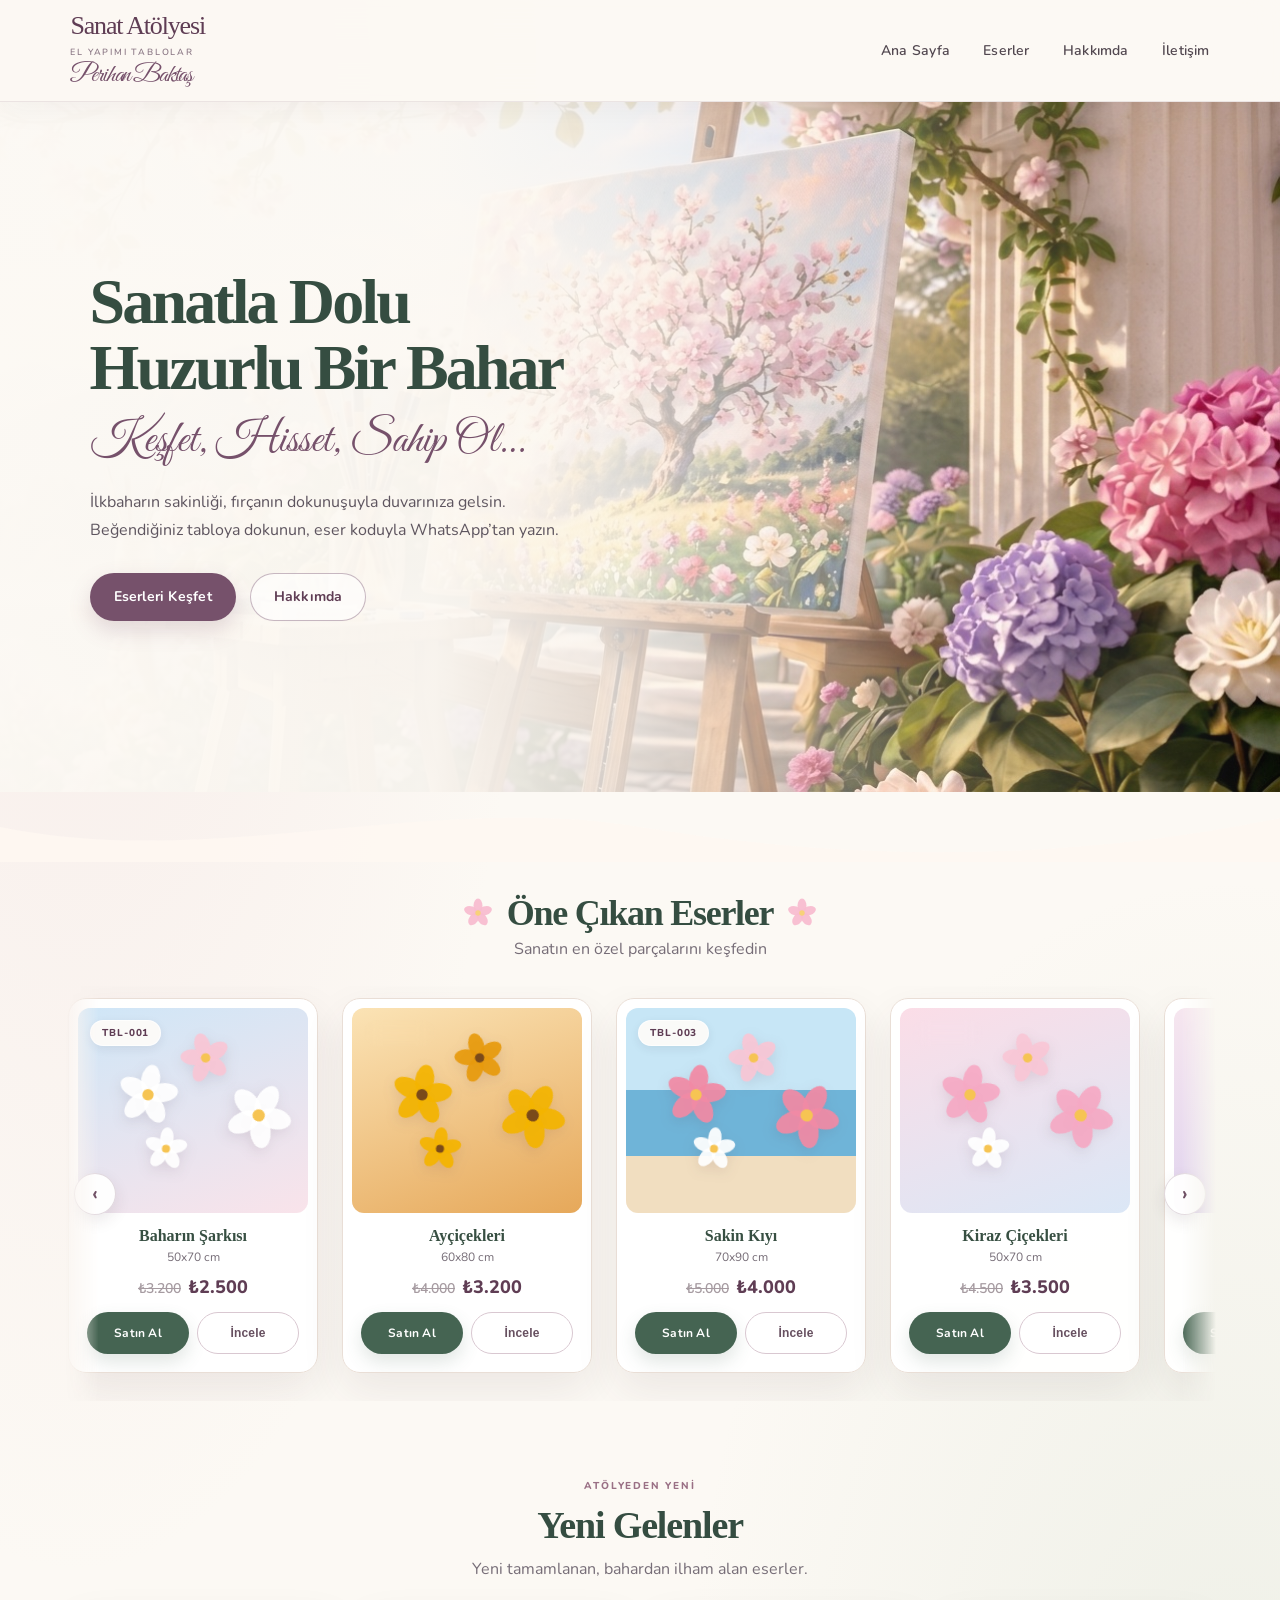
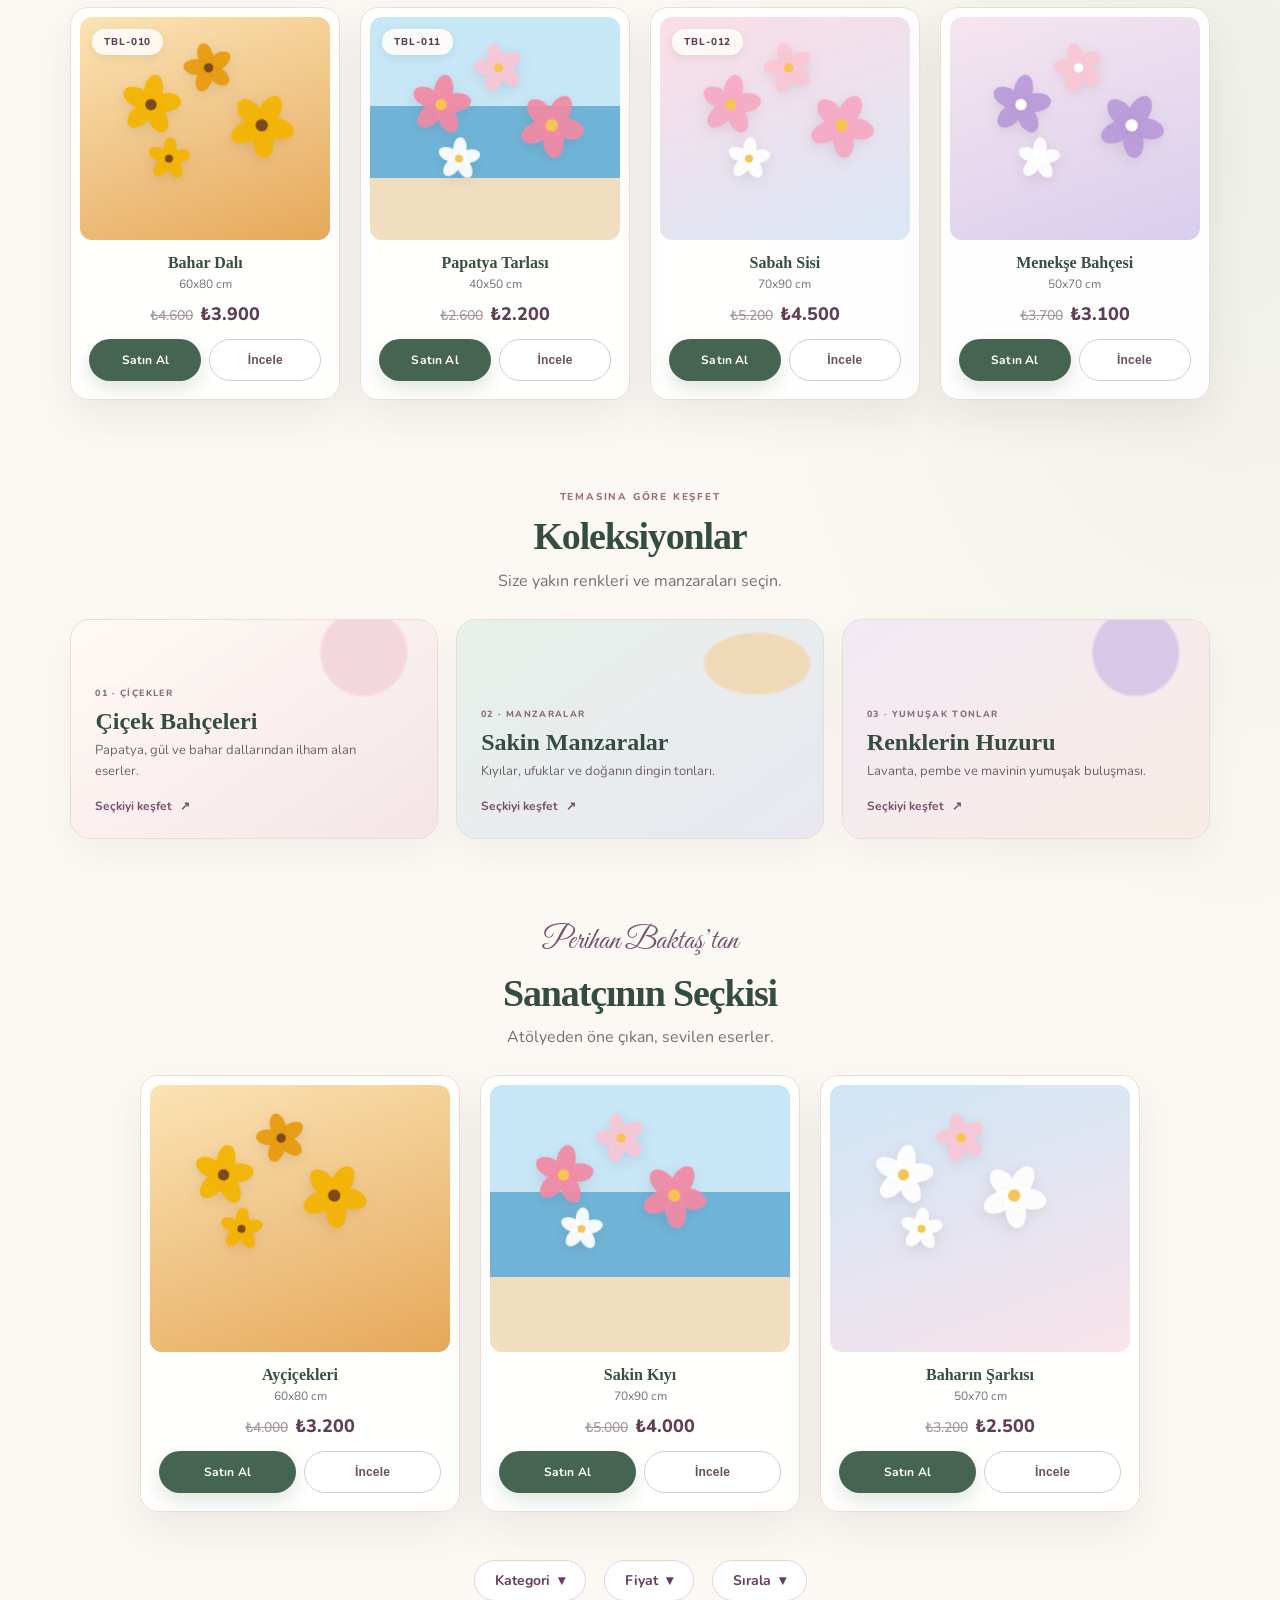
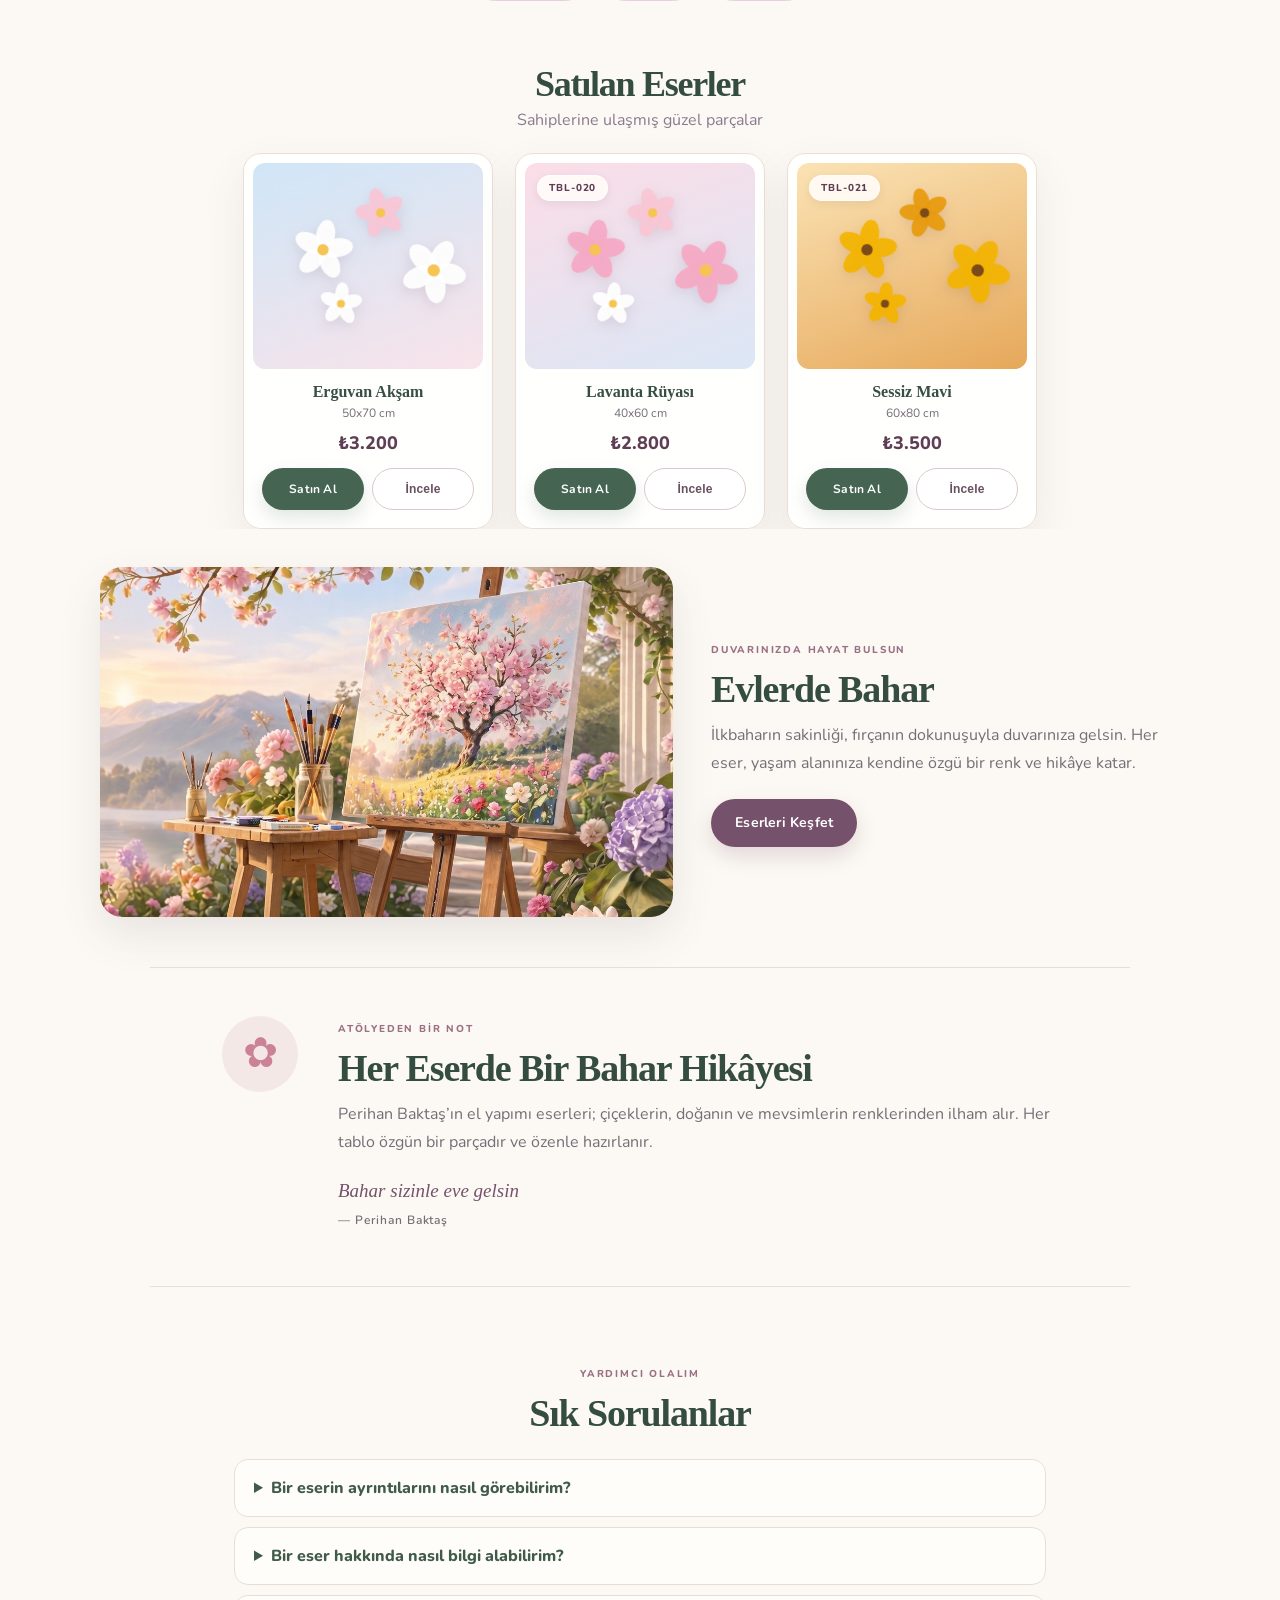
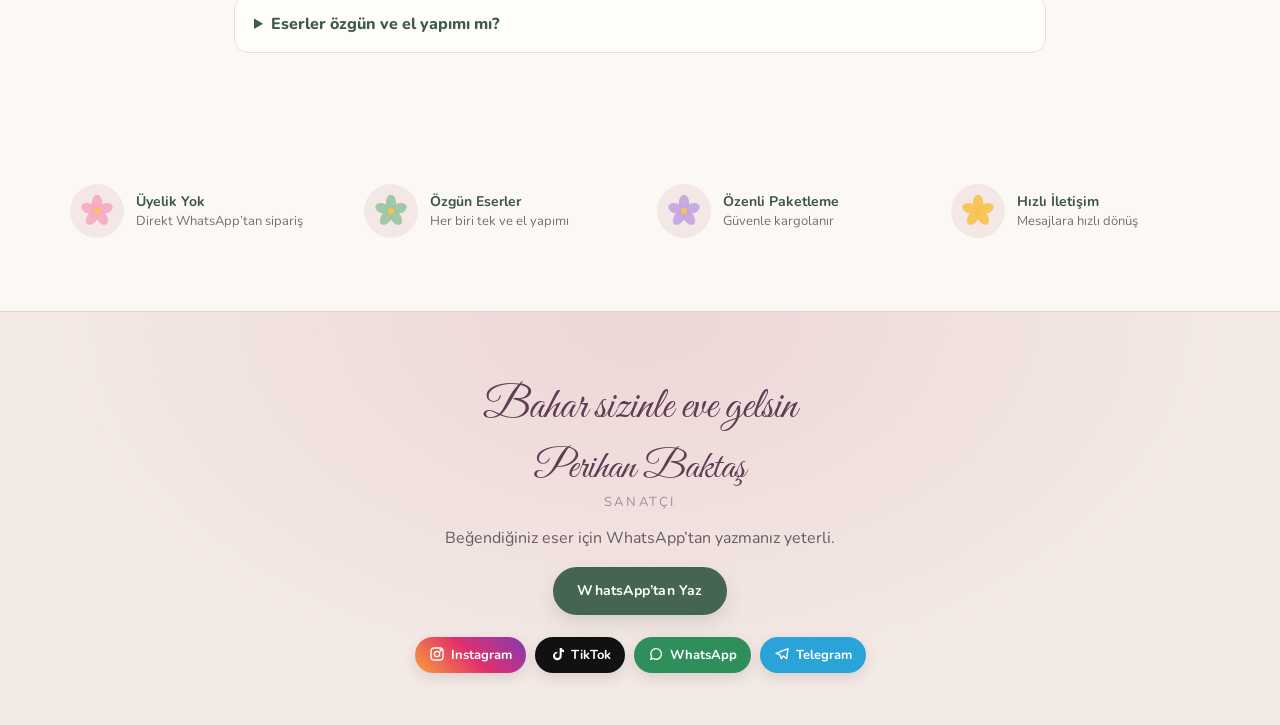
==== index.html @ 3c112546 "Center sold artwork cards" ====
<!DOCTYPE html>
<html>
<head>
  <meta charset="utf-8">
<!--
Some of the files packed into this page (the "__bundler/manifest" data in this file, unpacked by the page’s script when it opens) are font files downloaded unchanged from Google Fonts (fonts.gstatic.com) when the page was saved. Google Fonts serves each family in pieces, one file per range of characters, so these may not be complete families. Each family’s license follows and still applies to its files. If you pass this file on, keep this comment in it.

Great Vibes

Copyright 2015 The Great Vibes Pro Project Authors (https://github.com/googlefonts/great-vibes)

This Font Software is licensed under the SIL Open Font License, Version 1.1.
This license is copied below, and is also available with a FAQ at:
https://openfontlicense.org


-----------------------------------------------------------
SIL OPEN FONT LICENSE Version 1.1 - 26 February 2007
-----------------------------------------------------------

PREAMBLE
The goals of the Open Font License (OFL) are to stimulate worldwide
development of collaborative font projects, to support the font creation
efforts of academic and linguistic communities, and to provide a free and
open framework in which fonts may be shared and improved in partnership
with others.

The OFL allows the licensed fonts to be used, studied, modified and
redistributed freely as long as they are not sold by themselves. The
fonts, including any derivative works, can be bundled, embedded,
redistributed and/or sold with any software provided that any reserved
names are not used by derivative works. The fonts and derivatives,
however, cannot be released under any other type of license. The
requirement for fonts to remain under this license does not apply
to any document created using the fonts or their derivatives.

DEFINITIONS
"Font Software" refers to the set of files released by the Copyright
Holder(s) under this license and clearly marked as such. This may
include source files, build scripts and documentation.

"Reserved Font Name" refers to any names specified as such after the
copyright statement(s).

"Original Version" refers to the collection of Font Software components as
distributed by the Copyright Holder(s).

"Modified Version" refers to any derivative made by adding to, deleting,
or substituting -- in part or in whole -- any of the components of the
Original Version, by changing formats or by porting the Font Software to a
new environment.

"Author" refers to any designer, engineer, programmer, technical
writer or other person who contributed to the Font Software.

PERMISSION & CONDITIONS
Permission is hereby granted, free of charge, to any person obtaining
a copy of the Font Software, to use, study, copy, merge, embed, modify,
redistribute, and sell modified and unmodified copies of the Font
Software, subject to the following conditions:

1) Neither the Font Software nor any of its individual components,
in Original or Modified Versions, may be sold by itself.

2) Original or Modified Versions of the Font Software may be bundled,
redistributed and/or sold with any software, provided that each copy
contains the above copyright notice and this license. These can be
included either as stand-alone text files, human-readable headers or
in the appropriate machine-readable metadata fields within text or
binary files as long as those fields can be easily viewed by the user.

3) No Modified Version of the Font Software may use the Reserved Font
Name(s) unless explicit written permission is granted by the corresponding
Copyright Holder. This restriction only applies to the primary font name as
presented to the users.

4) The name(s) of the Copyright Holder(s) or the Author(s) of the Font
Software shall not be used to promote, endorse or advertise any
Modified Version, except to acknowledge the contribution(s) of the
Copyright Holder(s) and the Author(s) or with their explicit written
permission.

5) The Font Software, modified or unmodified, in part or in whole,
must be distributed entirely under this license, and must not be
distributed under any other license. The requirement for fonts to
remain under this license does not apply to any document created
using the Font Software.

TERMINATION
This license becomes null and void if any of the above conditions are
not met.

DISCLAIMER
THE FONT SOFTWARE IS PROVIDED "AS IS", WITHOUT WARRANTY OF ANY KIND,
EXPRESS OR IMPLIED, INCLUDING BUT NOT LIMITED TO ANY WARRANTIES OF
MERCHANTABILITY, FITNESS FOR A PARTICULAR PURPOSE AND NONINFRINGEMENT
OF COPYRIGHT, PATENT, TRADEMARK, OR OTHER RIGHT. IN NO EVENT SHALL THE
COPYRIGHT HOLDER BE LIABLE FOR ANY CLAIM, DAMAGES OR OTHER LIABILITY,
INCLUDING ANY GENERAL, SPECIAL, INDIRECT, INCIDENTAL, OR CONSEQUENTIAL
DAMAGES, WHETHER IN AN ACTION OF CONTRACT, TORT OR OTHERWISE, ARISING
FROM, OUT OF THE USE OR INABILITY TO USE THE FONT SOFTWARE OR FROM
OTHER DEALINGS IN THE FONT SOFTWARE.

Nunito

Copyright 2014 The Nunito Project Authors (https://github.com/googlefonts/nunito)

This Font Software is licensed under the SIL Open Font License, Version 1.1.
This license is copied below, and is also available with a FAQ at:
http://scripts.sil.org/OFL


-----------------------------------------------------------
SIL OPEN FONT LICENSE Version 1.1 - 26 February 2007
-----------------------------------------------------------

PREAMBLE
The goals of the Open Font License (OFL) are to stimulate worldwide
development of collaborative font projects, to support the font creation
efforts of academic and linguistic communities, and to provide a free and
open framework in which fonts may be shared and improved in partnership
with others.

The OFL allows the licensed fonts to be used, studied, modified and
redistributed freely as long as they are not sold by themselves. The
fonts, including any derivative works, can be bundled, embedded,
redistributed and/or sold with any software provided that any reserved
names are not used by derivative works. The fonts and derivatives,
however, cannot be released under any other type of license. The
requirement for fonts to remain under this license does not apply
to any document created using the fonts or their derivatives.

DEFINITIONS
"Font Software" refers to the set of files released by the Copyright
Holder(s) under this license and clearly marked as such. This may
include source files, build scripts and documentation.

"Reserved Font Name" refers to any names specified as such after the
copyright statement(s).

"Original Version" refers to the collection of Font Software components as
distributed by the Copyright Holder(s).

"Modified Version" refers to any derivative made by adding to, deleting,
or substituting -- in part or in whole -- any of the components of the
Original Version, by changing formats or by porting the Font Software to a
new environment.

"Author" refers to any designer, engineer, programmer, technical
writer or other person who contributed to the Font Software.

PERMISSION & CONDITIONS
Permission is hereby granted, free of charge, to any person obtaining
a copy of the Font Software, to use, study, copy, merge, embed, modify,
redistribute, and sell modified and unmodified copies of the Font
Software, subject to the following conditions:

1) Neither the Font Software nor any of its individual components,
in Original or Modified Versions, may be sold by itself.

2) Original or Modified Versions of the Font Software may be bundled,
redistributed and/or sold with any software, provided that each copy
contains the above copyright notice and this license. These can be
included either as stand-alone text files, human-readable headers or
in the appropriate machine-readable metadata fields within text or
binary files as long as those fields can be easily viewed by the user.

3) No Modified Version of the Font Software may use the Reserved Font
Name(s) unless explicit written permission is granted by the corresponding
Copyright Holder. This restriction only applies to the primary font name as
presented to the users.

4) The name(s) of the Copyright Holder(s) or the Author(s) of the Font
Software shall not be used to promote, endorse or advertise any
Modified Version, except to acknowledge the contribution(s) of the
Copyright Holder(s) and the Author(s) or with their explicit written
permission.

5) The Font Software, modified or unmodified, in part or in whole,
must be distributed entirely under this license, and must not be
distributed under any other license. The requirement for fonts to
remain under this license does not apply to any document created
using the Font Software.

TERMINATION
This license becomes null and void if any of the above conditions are
not met.

DISCLAIMER
THE FONT SOFTWARE IS PROVIDED "AS IS", WITHOUT WARRANTY OF ANY KIND,
EXPRESS OR IMPLIED, INCLUDING BUT NOT LIMITED TO ANY WARRANTIES OF
MERCHANTABILITY, FITNESS FOR A PARTICULAR PURPOSE AND NONINFRINGEMENT
OF COPYRIGHT, PATENT, TRADEMARK, OR OTHER RIGHT. IN NO EVENT SHALL THE
COPYRIGHT HOLDER BE LIABLE FOR ANY CLAIM, DAMAGES OR OTHER LIABILITY,
INCLUDING ANY GENERAL, SPECIAL, INDIRECT, INCIDENTAL, OR CONSEQUENTIAL
DAMAGES, WHETHER IN AN ACTION OF CONTRACT, TORT OR OTHERWISE, ARISING
FROM, OUT OF THE USE OR INABILITY TO USE THE FONT SOFTWARE OR FROM
OTHER DEALINGS IN THE FONT SOFTWARE.

-->
  <title>Ana Sayfa</title>
  <style>
    * { margin: 0; padding: 0; box-sizing: border-box; }
    body { background: #faf9f5; display: flex; align-items: center; justify-content: center; min-height: 100vh; font-family: -apple-system, BlinkMacSystemFont, sans-serif; }
    #__bundler_loading { position: fixed; bottom: 20px; right: 20px; font: 13px/1.4 -apple-system, BlinkMacSystemFont, sans-serif; color: #666; background: #fff; padding: 8px 14px; border-radius: 8px; box-shadow: 0 1px 4px rgba(0,0,0,0.12); z-index: 10000; }
    #__bundler_thumbnail { position: fixed; inset: 0; width: 100%; height: 100%; display: flex; align-items: center; justify-content: center; background: #faf9f5; z-index: 9999; }
    #__bundler_thumbnail svg { width: 100%; height: 100%; object-fit: contain; }
    #__bundler_placeholder { color: #999; font-size: 14px; }
  </style>
  <noscript>
    <style>#__bundler_loading { display: none; }</style>
    <div style="position:fixed;bottom:12px;left:12px;font:13px/1.4 -apple-system,BlinkMacSystemFont,sans-serif;color:#999;background:rgba(255,255,255,0.9);padding:6px 12px;border-radius:6px;box-shadow:0 1px 4px rgba(0,0,0,0.08);z-index:10000;">
      This page requires JavaScript to display.
    </div>
  </noscript>
</head>
<body>
  <div id="__bundler_placeholder">Loading Ana Sayfa...</div>
  <div id="__bundler_loading">Unpacking...</div>

  <script>
    
document.addEventListener('DOMContentLoaded', async function() {
  const loading = document.getElementById('__bundler_loading');
  function setStatus(msg) { if (loading) loading.textContent = msg; }

  const FONT_MIME = /^(font[/]|application[/](x-)?font-|application[/]vnd\.ms-fontobject)/i;
  const MIME_TOKEN = /^[\w.+-]+[/][\w.+-]+$/;
  function toBase64(bytes) {
    let bin = '';
    for (let i = 0; i < bytes.length; i += 0x8000) {
      bin += String.fromCharCode.apply(null, bytes.subarray(i, i + 0x8000));
    }
    return btoa(bin);
  }

  // Error sink persists across replaceWith since it's on window, not the DOM.
  window.addEventListener('error', function(e) {
    // Failed resource loads (CSP-blocked links, scripts, images) fire plain
    // events at the element — warn only; real JS errors carry message/error.
    if (!e.message && !e.error && e.target && e.target !== window) {
      console.warn('[bundle] resource failed to load:',
        e.target.tagName, String(e.target.src || e.target.href || ''));
      return;
    }
    var p = document.body || document.documentElement;
    var d = document.getElementById('__bundler_err') || p.appendChild(document.createElement('div'));
    d.id = '__bundler_err';
    d.style.cssText = 'position:fixed;bottom:12px;left:12px;right:12px;font:12px/1.4 ui-monospace,monospace;background:#2a1215;color:#ff8a80;padding:10px 14px;border-radius:8px;border:1px solid #5c2b2e;z-index:99999;white-space:pre-wrap;max-height:40vh;overflow:auto';
    d.textContent = (d.textContent ? d.textContent + String.fromCharCode(10) : '') +
      '[bundle] ' + (e.message || e.type) +
      (e.filename ? ' (' + e.filename.slice(0, 60) + ':' + e.lineno + ')' : '');
  }, true);

  try {
    const manifestEl = document.querySelector('script[type="__bundler/manifest"]');
    const templateEl = document.querySelector('script[type="__bundler/template"]');
    if (!manifestEl || !templateEl) {
      setStatus('Error: missing bundle data');
      console.error('[bundler] Missing script tags — manifestEl:', !!manifestEl, 'templateEl:', !!templateEl);
      return;
    }

    const manifest = JSON.parse(manifestEl.textContent);
    let template = JSON.parse(templateEl.textContent);

    // Nested page bundles (iframe targets). Each ships ONCE, in the ROOT
    // document's manifest; frame srcs carry an about:blank#<uuid> marker
    // instead of a substitutable uuid. Every document mints the blobs for
    // its OWN frames — from local text at the root, or text obtained from
    // its DIRECT parent over the relay protocol below — so each frame
    // navigation stays same-origin with its initiator and a deduped page
    // loads at any depth on any host, including a file:// download's
    // opaque origins (where a blob minted by one document cannot be
    // navigated to by another).
    const pageOrderEl = document.querySelector('script[type="__bundler/page_order"]');
    const pageOrder = pageOrderEl ? JSON.parse(pageOrderEl.textContent) : [];
    const pageSet = new Set(pageOrder);
    const pageTexts = {};

    // ── Nested-page text protocol (parent-chain relay) ──
    // Page bundles ship once, in the ROOT document's manifest. Every
    // document mints the blobs for its OWN frames, obtaining page text
    // through a strict parent-chain relay: a document only ever SENDS to
    // its direct parent (which, for every document the publisher's own
    // runtime minted, is another publisher document) and only ACCEPTS
    // text from that direct parent; requests from below are honored only
    // for the document's own child frames, and the ROOT never sends
    // upward at all. That last rule is load-bearing: the artifact host's
    // frame-ancestors allows claude.ai (and friends) to frame an
    // artifact, so window.top can be a FOREIGN document — a top-addressed
    // protocol would hand page uuids to that ancestor and accept forged
    // "page text" from it, minting attacker HTML as an artifact-origin
    // blob document. The chain never touches the ancestor: requests stop
    // at the root, replies are origin-addressed per hop (never '*' when
    // an origin exists), and both directions are origin-gated (on https
    // a foreign sender's origin can never equal this document's; in
    // opaque contexts — file:// — everything serializes as 'null', where
    // an embedded EXTERNAL frame still fails the gate by carrying its
    // own real origin, and a sandboxed child of such a frame is excluded
    // by the own-child-frames check plus uuid unguessability). Shape is
    // deny-by-default: one request form, one reply form, no error
    // replies.
    // window.origin is the SERIALIZED SECURITY origin ('null' in opaque
    // contexts such as a sandboxed preview iframe) — location.origin is
    // computed from the URL and stays 'https://…' even when the document
    // is sandboxed, which would misgate every opaque chain.
    const OWN_TARGET = /^https?:[/][/]/.test(window.origin || '')
      ? window.origin
      : '*';
    function trustedOrigin(e) {
      if (e.origin === window.origin) return true; // https chains; opaque==opaque
      // file:// trees: Chrome serializes the file document's origin as
      // 'file://' while the blob: documents it mints serialize as 'null',
      // so the two legitimate shapes can never string-match — accept the
      // pair in both directions. https origins never serialize as either,
      // and sender identity (own child frame / direct parent) is checked
      // separately.
      return (
        (e.origin === 'null' &&
          (window.origin === 'file://' ||
            window.location.protocol === 'file:')) ||
        (/^file:/.test(e.origin) && window.origin === 'null')
      );
    }
    // Non-empty only in the root document (nested bundles ship an empty
    // island), so it doubles as the root marker: the root answers from
    // local text and treats a miss as authoritative — never relaying to
    // its (possibly foreign) parent.
    const isPageRoot = pageOrder.length > 0;
    const blobUrls = {};
    const resourceBlobs = {};
    const UUID_SHAPE = /^[0-9a-f]{8}-[0-9a-f]{4}-[0-9a-f]{4}-[0-9a-f]{4}-[0-9a-f]{12}$/;
    const pendingFrames = {}; // uuid -> [{el, frag}] awaiting text for own frames
    const pendingRelays = {}; // uuid -> [childWindow] awaiting text to pass down
    function mountPage(el, frag, text) {
      const pageBlob = new Blob([text], { type: 'text/html' });
      const u = URL.createObjectURL(pageBlob);
      resourceBlobs[u] = pageBlob;
      el.src = u + frag;
    }
    function deliverPage(uuid, text) {
      const frames = pendingFrames[uuid];
      delete pendingFrames[uuid];
      if (frames) for (const f of frames) mountPage(f.el, f.frag, text);
      const relays = pendingRelays[uuid];
      delete pendingRelays[uuid];
      if (relays) {
        for (const cw of relays) {
          try { cw.postMessage({ __bundler_page: uuid, __bundler_text: text }, OWN_TARGET); } catch (err) { /* gone */ }
        }
      }
    }
    function ownFrameWindows() {
      const out = [];
      for (const f of Array.from(document.querySelectorAll('iframe'))) {
        try { if (f.contentWindow) out.push(f.contentWindow); } catch (err) { /* detached */ }
      }
      return out;
    }
    window.addEventListener('message', function (e) {
      const d = e.data;
      if (!d || typeof d !== 'object' || !e.source) return;
      // Origin gate first; the structural checks below (own-child-frames
      // for requests, direct-parent + solicited-uuid for replies, the
      // root's never-relay rule) are what hold in fully opaque chains
      // where origin strings can't discriminate — a sandboxed root's
      // FOREIGN wrapper still fails all three even though both serialize
      // as real-vs-'null' rather than matching.
      if (!trustedOrigin(e)) return;
      if (typeof d.__bundler_need === 'string' && UUID_SHAPE.test(d.__bundler_need)) {
        // Requests are honored only for this document's own child frames.
        if (ownFrameWindows().indexOf(e.source) < 0) return;
        const uuid = d.__bundler_need;
        const text = pageTexts[uuid];
        if (typeof text === 'string') {
          try { e.source.postMessage({ __bundler_page: uuid, __bundler_text: text }, OWN_TARGET); } catch (err) { /* gone */ }
          return;
        }
        if (isPageRoot || window.parent === window) return; // authoritative miss
        const waiting = pendingRelays[uuid];
        if (waiting) {
          if (waiting.indexOf(e.source) < 0) waiting.push(e.source);
          return;
        }
        // Never-answered uuids would otherwise accumulate forever under a
        // request spray; past the cap (far above any real page count) new
        // relays are dropped rather than remembered.
        if (Object.keys(pendingRelays).length >= 128) return;
        pendingRelays[uuid] = [e.source];
        window.parent.postMessage({ __bundler_need: uuid }, OWN_TARGET);
      } else if (
        typeof d.__bundler_page === 'string' &&
        UUID_SHAPE.test(d.__bundler_page) &&
        typeof d.__bundler_text === 'string'
      ) {
        // The shape test is load-bearing beyond tidiness: the solicited
        // check below uses the in operator, which matches prototype keys
        // ('__proto__', 'constructor') — an unshaped key would reach
        // deliverPage and throw, painting the error banner.
        // Text is accepted only from the direct parent — the document
        // that minted this one.
        if (e.source !== window.parent || window.parent === window) return;
        if (!(d.__bundler_page in pendingFrames) && !(d.__bundler_page in pendingRelays)) return;
        deliverPage(d.__bundler_page, d.__bundler_text);
      }
    });

    const uuids = Object.keys(manifest);
    setStatus('Unpacking ' + uuids.length + ' assets...');

    await Promise.all(uuids.map(async (uuid) => {
      const entry = manifest[uuid];
      try {
        const binaryStr = atob(entry.data);
        const bytes = new Uint8Array(binaryStr.length);
        for (let i = 0; i < binaryStr.length; i++) bytes[i] = binaryStr.charCodeAt(i);

        let finalBytes = bytes;
        if (entry.compressed) {
          if (typeof DecompressionStream !== 'undefined') {
            const ds = new DecompressionStream('gzip');
            const writer = ds.writable.getWriter();
            const reader = ds.readable.getReader();
            writer.write(bytes);
            writer.close();
            const chunks = [];
            let totalLen = 0;
            while (true) {
              const { done, value } = await reader.read();
              if (done) break;
              chunks.push(value);
              totalLen += value.length;
            }
            finalBytes = new Uint8Array(totalLen);
            let offset = 0;
            for (const chunk of chunks) { finalBytes.set(chunk, offset); offset += chunk.length; }
          } else {
            console.warn('DecompressionStream not available, asset ' + uuid + ' may not render');
          }
        }

        if (pageSet.has(uuid)) {
          pageTexts[uuid] = new TextDecoder().decode(finalBytes);
          return;
        }
        if (FONT_MIME.test(entry.mime) && MIME_TOKEN.test(entry.mime)) {
          // Strict artifact hosts allow font-src data: but not blob:.
          blobUrls[uuid] = 'data:' + entry.mime + ';base64,' +
            (entry.compressed ? toBase64(finalBytes) : entry.data);
        } else {
          const blob = new Blob([finalBytes], { type: entry.mime });
          blobUrls[uuid] = URL.createObjectURL(blob);
          resourceBlobs[blobUrls[uuid]] = blob;
        }
      } catch (err) {
        console.error('Failed to decode asset ' + uuid + ':', err);
        const blob = new Blob([], { type: entry.mime });
        blobUrls[uuid] = URL.createObjectURL(blob);
        resourceBlobs[blobUrls[uuid]] = blob;
      }
    }));

    const extResEl = document.querySelector('script[type="__bundler/ext_resources"]');
    const extResources = extResEl ? JSON.parse(extResEl.textContent) : [];
    const resourceMap = {};
    for (const entry of extResources) {
      if (blobUrls[entry.uuid]) resourceMap[entry.id] = blobUrls[entry.uuid];
    }

    // Artifact-host CSP (connect-src 'self') refuses fetch() of blob: URLs —
    // consumers read these Blobs directly. Survives the swap like the error sink.
    window.__resourceBlobs = resourceBlobs;

    setStatus('Rendering...');
    // Page uuids have no blob here — they ride inside about:blank#<uuid>
    // frame markers the pass below resolves after the swap.
    for (const uuid of uuids) {
      if (pageSet.has(uuid)) continue;
      template = template.split(uuid).join(blobUrls[uuid]);
    }

    // Strip integrity + crossorigin — blob URLs from a file:// document inherit
    // a null origin, so crossorigin forces a CORS fetch that SRI then rejects.
    // The manifest bytes are ours; SRI protects against CDN compromise, not this.
    // appifacts: only on tags now pointing at OUR blob: URLs. A reference the
    // bundler left live-fetched (an absolute x-import, a runtime dependency it
    // could not embed, an authored external script) keeps the pin it was
    // written with: that fetch is exactly what SRI protects. (A crossorigin
    // on a parent whose child carries the blob — <video crossorigin><source>
    // — is left alone too; the attribute is then the author's to drop.)
    template = template.replace(/<[a-z][^>]*>/gi, (tag) => /\s(?:src|href|srcset|poster|data|xlink:href)="blob:/i.test(tag) ? tag.replace(/\s+integrity="[^"]*"/gi, '').replace(/\s+crossorigin="[^"]*"/gi, '') : tag);

    const resourceScript = '<script>window.__resources = ' +
      JSON.stringify(resourceMap).replace(/<\//g, '<\\/') +
      ';</' + 'script>';
    // Inject after <head> so the DOCTYPE stays first; prepending the script
    // would push the parser into quirks mode. DOMParser always emits a <head>
    // (synthesizing one if the source HTML omitted it) but may carry
    // attributes through, so match the full opening tag. slice() rather than
    // replace() keeps us clear of $-pattern substitution in resourceScript.
    const headOpen = template.match(/<head[^>]*>/i);
    if (headOpen) {
      const i = headOpen.index + headOpen[0].length;
      template = template.slice(0, i) + resourceScript + template.slice(i);
    }

    // Parse the template and swap the root element. Scripts inserted via
    // DOMParser/replaceWith are inert per spec — re-create each with
    // createElement so they execute, awaiting onload for src scripts to
    // preserve ordering (React before ReactDOM before Babel before text/babel).
    const doc = new DOMParser().parseFromString(template, 'text/html');
    document.documentElement.replaceWith(doc.documentElement);

    // Resolve page-frame markers: mint this document's own blob for each
    // framed page — from local text when this is the root, otherwise by
    // asking the direct parent over the relay protocol above. An
    // unanswered request leaves the frame on about:blank, the same
    // degraded state as a refused embed.
    {
      const MARKER = /^about:blank#([0-9a-f]{8}-[0-9a-f]{4}-[0-9a-f]{4}-[0-9a-f]{4}-[0-9a-f]{12})(#.*)?$/;
      const needed = [];
      for (const el of Array.from(document.querySelectorAll('iframe'))) {
        const m = MARKER.exec(el.getAttribute('src') || '');
        if (!m) continue;
        const text = pageTexts[m[1]];
        if (typeof text === 'string') {
          mountPage(el, m[2] || '', text);
        } else if (window.parent !== window && !isPageRoot) {
          const had = pendingFrames[m[1]];
          (pendingFrames[m[1]] = had || []).push({ el: el, frag: m[2] || '' });
          if (!had) needed.push(m[1]);
        }
      }
      for (const uuid of needed) {
        window.parent.postMessage({ __bundler_need: uuid }, OWN_TARGET);
      }
    }

    const dead = Array.from(document.scripts);
    for (const old of dead) {
      const s = document.createElement('script');
      for (const a of old.attributes) s.setAttribute(a.name, a.value);
      s.textContent = old.textContent;
      // text/babel scripts with a src: read and inline. transformScriptTags
      // does XHR against the src, but blob:null/ from a file:// origin is
      // silently dropped. Inlining makes it a plain inline babel script,
      // which transformScriptTags handles unconditionally.
      if ((s.type === 'text/babel' || s.type === 'text/jsx') && s.src) {
        const pre = resourceBlobs[s.src.split('#')[0]];
        s.textContent = pre ? await pre.text() : await (await fetch(s.src)).text();
        s.removeAttribute('src');
      }
      const p = s.src ? new Promise(function(r) { s.onload = s.onerror = r; }) : null;
      old.replaceWith(s);
      if (p) await p;
    }
    // Babel standalone auto-transforms type=text/babel on DOMContentLoaded,
    // which fired before we swapped the document. Trigger manually if present.
    if (window.Babel && typeof window.Babel.transformScriptTags === 'function') {
      window.Babel.transformScriptTags();
    }
  } catch (err) {
    setStatus('Error unpacking: ' + err.message);
    console.error('Bundle unpack error:', err);
  }
});

  </script>

  <script type="__bundler/manifest">
{"9ed3e248-8850-4555-afe6-fad73b9c22c9":{"mime":"text/javascript","compressed":true,"data":"H4sIAAAAAAAACqV9a3fbNtLw9+dXUNysQlgQLTmXtpRhbuq4bdo4SeOkl5VVhyIhiTFFqgQkW5X4398zuBGU5F72PT2NRQAEgcFgMHccHzvfXry5eP/iw8VLZ1IWcyeJu+Uy5+mcHrMyPj7yOXO6TlI4ecEdmqTcd97T8TLNEucu5TPn03iZO+LZ5+yT4zFKHT6jziKKb6Mpdd5fvHh5eeFMilIUs2JZxrRb5NnaKWmcLijy/89dMuowXqYxdweeh8jZZhWVziUnb8efacz9hE7SnL4riwUt+Rp/4MTjOMcUkbPcSXOHh5dclGxovpzTMhpnNGj1cFzkk3S6NM93Zcr171WULWlAKxTwYT4iFH+oO/0AvfH1ghYTJ28Rl63n4yJzw7zjugE0GUyWeczTIndee2gTFznjDid3aZ4Ud/57GsV8kE68Fkd8VhZ3Tk7vnIuyLErPreEbOHZ7J2UCxNEqSjMYo7Om3EWDkvJlmTu8qr/IH/jky7eX//SrL99e/uWHYSleEM/[base64]/52NjpC4dmxT+9p7PE/n3kWMf4qT+j924nnnh5DL2cSWJQQ0u1vt/QUhprQ+wM9FIT7LEtj6qk2nXzYG/kZzad8hinCjABSvHx7+S4qGS095C/gxzdlMb/iZZpPPY5dmPbxjM8zF/3TlUgNbCJYCfa/rEQB8GftNnsA/vY3avh/DeCX2K86lK3hG+YFeKgGGeVOPuDlepOT76/evpEw8Diq4ojHs81fvF+J9dtuLfpQCDLlbrcvyjJa+ykTf70c/eVY9MrnuCDUf6Qq223VeV1EzFfCulD2WJJNNZgUpSc7Y04xcRThvKVr5lGE2LA3ahHiPnLbba8cshGhQzYysJfDs98pkcKasGwOu7Bg/k7gvAAnESukgJrQuEjox/evzov5osiBRuQauJX8pJf7bJGl3HOPXeQvioWHtlv3fVFwF/klXWRRTL3jaz+Jr31AxUdb+Td8dIxd17QVxOklJ5/+z3Ecx2dxV7w5K7KElptxFN9Oy2KZJ0FcZEXZnaf3Xpo7rJyOcbwsS5rzc6hwvvw35mWUs0UEZWggunOccVEmtAz6i3uHFVmaOH/RzbPen/XTLaMkXbLgZHE/GBf3XZb+kebTQFWOi/tBsaLlJCvuglmaJDSvxOv/uaXrSRnNKXNY3GWzNKeb3r+tyXUXBUthQYJ+r/dvGEQFPw62UPWyZwAowAx2Mi9pNE/z6S4Q8Z+3THNOywX8mqeMpfl0Yz5V0izi6YoaIPzt1Xj2p1AULwdWg78/mSAY00lR0n86Kf0e0HegRsHjx3pQZrrRmBXZktNBmjPKg95gUYh+unRFc86CvMgPgSJLcxqV3SngBmyUr3oJneJyOo68k/4XuN//Cn/5Be4h5+TZv1Xx0y/wyckzfNLvY/+rZ8h58sW/D73w/Mm/0f4HAeto8BQQBZBkEOXpPBIT0Mjl9P2nzKERo06aT9I85fQfQDjns248S7PEyztfASXaaYD+5zU42PNeM9P/pp7ZA6D/ZzShOkRiuhT4q80iShIY4tPFvfPl4n4wKXIe9PuL++O+/9RZpt15kRdsEcUUm196QBKd/2IsX+wSlruiTLrjkka3gfi3CwX1EPe3ZZKyRRatgzQHjOuOsyK+HdylCZ8FJ3Q+mNF0OuNBn853iZAe54qWPI2jrBtl6TQP4GzujgvOi/nAgqnEw2fPsP7ff4IGe2RUtOph+M9/9o+p5B4B0B0sGS27TDArYs0PwWOZl5QV2YomG1il7iSap9k6eGCNRBOxY/wvn9H5P1qzBw+Dv42B/d0emhB6srg3VEghYM95srivpz0rGBd/I6YxdZc6142zYprGu80MVePFIgDUzuiEix9/dAWHGZz0n37x9Msnz59+MZhH912JUs978Wx3bM8X906/B6taA+Bf416vd9JTS/qvyWSi9s7J39o7TXg8XdwP7mYpp13RKFiUtHtXRotDlFhO+/jIuUxhwsx59/7Vmw83X7+4unj96s3FzfnVFQiW0WLBju/o2ElofNtlPJrSLr1fFCUHufh6edLrP3VuKV0444LP1KjgRbbOYwckrsySqJ2STqM0Z04kJWaHcbrwnaNjec7PaZJGzqJMc+5sVF//WYAQvXHmUTlN88Dp+c/[base64]/JkTF85ZPC6S9UZTejj8FVb1KoMa+seZxgu7feXWQv4roXCR3D8lub+I+CyP5lSIASAhWcx7+Og49Tll3PuDgzSCQEygQhT9+P61x/1xxEBc2G6lNKC6akoMIG1QVAsffwjhA3pS9Qekjh2RzuGW8PJRTIAkRbwELYaW3Sl5C9KKmAI9KGK/9hAuySvu5TgrYrEIaMD9eVTefkN5PKOJVyLMfUY5yChvojmVBVFSLLgQvBOvBGlcaWJubuBIAr0Y224n0IWnO/ZnJZ0gn89o7t2Qsxu/uA1vhFzsocB16xo1+iW5CTn3bpAQ2gbL0NdidbvN/eUiiTj9js8zr8RLU4Uq5AswSdVbhdRUGckP625wSvIdHZCbpCupp0j9NCGuQiMXMy3N/ZzymZci3KK+kiU1yG/2e2N8nVEXDW5sHQD5zHHuz2iU+NFiQfPkXHCDN6iS/USEg7rh5TmAe0K4X9Jpyni5hlKvtDRUmdagDfHNiBT+ktEr2HVeDw3E08VkQmMu4SE7Twg83HhTcjbt9I16bOKz5Zj5UZJ4CcKivSpKaEY59RJUVXg40jBdyq9d0nnR7L0hwk/hCJn4Qiy/pDzabjeVhtacWBWhP5yOQtCPRsuMD+YtQoDmO71220uG0xGZI719kgoPrTeN8O+88CK88X1/iX3fly3ermhZpgng46aqNHxjAqpH/Vqs1gxwPLQfvBQk+DyhpffCyxAKYvsRpwiXQmynnBz/NnzR/W/U/ePm0Uj96nW/unk0OjrG30J1N7xOOt61f510UPjouF7Bd5L66D2rlFc58nmZzr3m9hXas2FvRAhxPbfdpkOqlBvdvihEbrv9jaBMmtR4HFOlSevjbh8hs/u/hnbQY6G/XhK7eQ8XSj0H2ja7RpV3Cr9YqO8jNGB3Kew8KESbOGLUhREFaiAlIYQNRHHLLm6Z4mZjNlCoYLVkQmOlAdBy1SRbjUkio2N0ebmkplHPFE+ijNXlfVMOhMZtEEqogdEuc6m3T0z1t1weAxSFb5bzMS09igK9GGfkpN3W43zsPt5u9Zgfu2h/1aAybCxS8DOQdPuM+MZSUPXE/[base64]/FaUT5zj4GIBaEh/4QFn+ES4EEGp4A5kF5mutnWNJ8WIrR+a7uHg41ObGy00f1l7bbA+XHv10nnWM5CqZHUZAi9IdMjqBD+h1WD6Iyq6E+PHQlHjDSxykpO305zNQMs91mZ72BWJV8mOp3mLXqungE+Me6Xcwk/glef5B2OrC9WQvK1Aj1cSiIZD0rnCKkRh8B8NJOX45XvaYWpxDU+WfisrgbR3OadV38iAtu7Ypyz42caDwunbEzTlJnnBTOuHTilFMH2C8noZmTTHKHzp3UAVnndpyA9HLr/O4wh0XzhcPmUZY5bBHlwuh3K2x/RT512HLssOXCWTowgrtx6WolseMihHNONkq6h7GV0Z0S9l0srXq6VDy5mAO/[base64]/VxlMc0sxqciwKrhZ6rqtez1bVyvrpSznhacNP9AvYVNPm24OYTohBaZgU70PR1wQ605cUynjEeleKLH+DpCp5MHc0TU3ORJ6ZcQ1BUaPiJmnr2oq6ee1JGU/Opl2U0NV+CGvUhKFffkaVqKWS5WgeoMYsANWYFoEYDFyo0ZI1SxAzghS4xozBt1FBMCzUeU2/UNY1Wr3SpgIRRrWgAmgLorcI/cfLJC4Phb2fu49HWHf7mjo7c7ePhb49HR4/R0Sf8gyTV7+n04n7huafefVeqZbZJrH4hz+38xDsuOj5zsTtNXYRL2S25vmZHulPxoHreEi9swfPQfTxC2+FvZ2QEX/tv82veaavb7YZnW/g7vL5m19dXo6Ow222FZ2jrnXrSVL8VgvUWNnlU0mjLU55R5IUEXjk+GyG3U/KOe4a8uo/T6+vj6+snViPh0nCGtqfDqPvHi+5/R8PfZM3Rfk96nt9zckwac6yn6F0z5EFfo85QdGdEwdERDO6aHRF0PK2lv18azhaUnFFjM/6eY6/AJWaInAGjJMXhsAjKzs8dVpuWxYeOpzglZ27X7aQ+L14Xd7DVGPUQqv1fzCv/5dijWPSNU0TOCiNshzQow9wrUScNchAja972V6mlInU3P3Ds5ZjiApEz99Tt0E7Rcc9Oj+GXe+YibDc+Pp3RbE65d822Z+h4mmL3FBRzovBRf6/19bGsumZHZ7L1sWku+xagq1UNwxzTUe0vYPEjyO65iWrHIXI7ecdVqw2LrVbZfdR3O/[base64]/5bdOdy4hG7Oh6c73xhtfs+mrUCdF1dV1ds6NHUmCyBbphf2SkC3L2zitAShcLmeZxtkwo89zNpp4xeEJJOBzvf+J4iqzOqOSb1YZv90PovURh6LpBifzPRZp7rqunBSo3Cyk5tbFS4Ad8v1yCthNkYihalAUvwB/HDVv94Pg3Lwy6XUX5QFvVHXW2EvckzeqOjtAjg4JS1UXJ8W/C98n4cnS9mLFtxHmJup7fQbZyK6cN8kaN55hem3Bzm+ZJAHAVTlFBPjwZVdKlCL5XUCM1DJXPlouVUhW7WZrfutidUx652AXdu4vdVAzLxa7+S+djmrhYex1hV1gYMhf8w6Te2MWuFJ+EdQG6EhKWK49dqGaU18/zQp61brRYZKJCQkL8zAv9vfv5wh1ZutrSWqNWQf1ZxDy+sxet/WW39lrHv+2sTL0w222TjBQ5kBGx4qyMkyLW6y/Bph7iLGJMP6SJ+WXKlIcIeMoKKVQV39K1/lnSiWkMCuyS5vo5ASmlLJYsWzPKhUOiAO3uWLX/[base64]/tzNM+wa75dX5dwiEmbEX7qvFWT7js6XNGW+QobGm+YMHxcRJbqw+0wk/zFYjywlIHpDEuspoeEyLeDLT+UXbjbre5Vk3OozTjhWnAQfJAYasXtPJ2u5C7gEeB225Lkhmk82hKr4+9sMVWU6QtidTyEmQdOcOmta/Vt6x9S2q5KgpuQHlvig0OmOHaCsgDoGoaAf8QNiVlCTCMoG5aCFVlKWBb2j6mdMcg+QdYCT2KhSes+LfSaspUmKzqdukf9OxZ/6Td/sOPMxqVHsL6bYYw0+d2KnwtYR/+IZbzMlrUeyLVHFSr6ajK0YFJ5mQ42mNP5NvUeL/Sh71f6a6+eMODAq/AR5sO1OtFCwwIYAlwt9uWtAn4KftGeJ15Bdpu9UKVxLQM9xqWKNDNWvV6gkp3sWQzgLqenvZqzX1WlNzzJB9Ofd4tfC6tpjXSTHa31rAnlPT5KaE+N5TCX9Xu18ParCCbnpGiblr4K4kZyiowKC0zBOjpy05/5PNTkg9Q2ekYOywfliOcElkvjaxAVljdc2oGEREv70LNMbQSvzQWzanH/BVO/RVewE/w8cMRwpFEmJiTTZoHQ//pCe7hPu6PMCg2htJN60t4TvO3UCJbqDLoJRj6J8+w38fwpz/CLhR209xt9CZLiyV3G53qxqrG7rzCCbBO8XKcxt0x/SOl5bV3zY68bji8TvxRB12zI/zPC67Ro+O03hcLtdBybc027qkV7OuCvkU5eI1pYC1RJ7h056ztYcbBWwlYs4i9vcu9mGOOwpgP+SiQpENYzfRrkaAJtdEx0SygNsTsGCAfecqcVgz7I2F4NM8nIzDXWw2eQIOobvB0JHobCrEWRyMfdK9rb2eLIWtopinOD4kLj2ye+rQX9gJ+1g/7gcV3Qyci1gYXI1zWppknRxyn5MmRR7scdRmOSL/[base64]/lDXvdr6LuZLR5Um3N76fW7+fW7y8r8eq35PjBj9iamTn11MISKmV1tVtq8m2CG/K6zAjqHS/vcnRUc186LAWQumbhUpJxuSVKQGb9wKQHSrsdIeMQkw5PRk1xASck2iuEF5eEkGS7bS2321aie5iS3/XmSWF3YfUQiYda1zHh3hR1vOV2m5hdUZz2Qx7k6kyfkGU96Mw8yEFP2u1MQ2FGvQmIdhn8QzVmxaRUsve3CN8QZh7g9bjdvmm3Y3WYEEJutIuBAUSp2M5vAQDMPIiJ1+8lxi65VJTAm+I5ImdTqBzOR0iyUVPiumbbzElvMD/VvQzm0p4+7ZDlcD7C89N4ZzBXJIaKFbmBP2Ph6NG7TpRsdoW222bJCg2mHTIOAZ5XwSqYcM8sypVZkRUsh4H9tNpdBYOkv6tAv80u1llHP7eomMI7saGFoOHxoz59io7hn/qdGdX9GroNveAS/uaAwBNyZnXyyJscnzx7ho7gH58X6jP95+AClwgtt3eC3Z5wuCrqJXq63ZbWU/g0eCIIWUTcf9VrMgEe4zQdTDodFHUI8373iuFkFIbglV2aX7RWdUb1VBJr+p5mUU7J09Dop5T4A7rXDkWBUQv5/vEUheFwZOoF5/sqhyOt/9yW1b/bBdcQrNLD0UAazFt9hfipLouIYE8NT7oBL8FgokI5s6qYDCEW0Y90wBkbCRo0ERJc3IXm7nY70UIGiNB8kbk1n6r8KNykmLuWexr1JggvSetmu73xQfWiVInudltSrxBcXxFHGfj6jUBANk9ocNNuL9ttr/leyKl3I1ytUMDMT9Rup5Jjlfod+Y7U8MgmeEo52FfeehmqkDhEYjIRBMAWyn9G7bYXk49QKhR8PxuHI4RjIZelyrHdRZuICJZfQKDa7UqqP0C435SKm/YXjC6T4hxUIeYLzxHOpJuU6SdvaUjGlp6vCx4pLQlmbSEBz4bmV6MyjYSyId7XRrgImfkhZPwk4lo/g2L1C5bAbbaYFKWoB8XKN0Vp1e6pg1BMvuPDeLTdwmMnloeGpZzu6Nk/[base64]/R6SDLOuVMQOkQ+UJPCl0ylHoTVCGP+krRigyn+LkuxOK09bwUR4icldJEMMEZImcTLwWnVhwBuTLwY/7NTZTnBTgBJ8SaMmY18D5L2MlX5ElTD2ykj7sxFbIb8mV4gjghJWpYR9+4Fjj5Htg+XPwiYab5wTVVqsq6besAiA+HlIvAYh5NgQLtsLy21o7FXaCM4Z0cfqAL04kbruwyQ7PDq52m0szohuCjLYyWVNUZ+7cbXqh33sq/girMjI9TvemmOz6BHg/[base64]/mApKcounLd/+2N1EJ9bYXezcYQBX3y14zpV5aLAm3KvPFTn5CDWOLoDHcQlXdRp4kTMofMFX7tSH4sCgHbKhPuapo8TtKvsnMDg99clqvAEBQBg6MtoTSeEuOOiyGiUuxIh/s7M3UqTyQlClY2odztk/a3HdxIvZCnjImzeBfvHbm3ERB348rm4JIZj320nuEY7/FVEP4l3ey7u94DqSioJ2soHh6AxOsKSJm8kH0u9qA5KaEA3hu092cPNmJRnvVA2KQXBzTyliA+Go8CL9ZE85d4EP5YkzoFxEPdxJ+08dk3yk9yJoBvHe9xRaxR3wMMax2QICrNDi5tVOJY77gYvG7Ecvu9HeFiMghv8SHpAL6s63GK/p2WFmexJydpegid4juQy1+u8+st1FqLQwwu9t4CrKAMnJFJIUIVvvUJqwc1K6sVKcYQnerEyQr2agGSkDjsp2+1od6HabS8jpZcihLOD22Ri5h/jG0TOYvG1G4SURr6GwMWetas5QSHiCRtlszzWMWEKA4ERBI+4vVfxgRrrZSvRyoHMJlqexOVevY5oOtC9rtJa0NKsRanWosGCpxbLXREQoq0DFrbeZGflMiyhajRBAuY3+ObG4t1vbvgie5UEBRQXjF/BoAIWzrnHRBSPYiUtZjXBU2BW0zoyaeplgk9J5Kn/TiZ62cwNUzyvmeJ2WzGtEWPpNPeWeG7JIsthMiJzrcGZGKWUt/S10ZxMJMokeIrIWSKmOUVir+a+WTJgB5b2Hrr6yz1k3u2Cx3Z3mhXjKOsKV+R6Z/3Ja4fwT+OlexA54DuuMHb9k6GAi8sempXxoc8r7FADYKRUJ2JYHjZJg7WJaTGCDVlt1ApcF0dkTM6Or33vM7vfcnaPvOtw+6/tI2OcHaPQ/czu3cD9zFwRivdnmyX73zdLTDKzWTK1WW7IpKWOW3UANPfPst4/ido/9/b2mRNucEyHJvW221YLzC/NjETaph7KDQdwuyLlDk8IG4IZBG5dSf3p2JJybkHKYWhMcj8rouTintMyjzIv8m4RvsVjHYC3It4Y39Y7+Y6MocWC3En+AhBCcQh3hjgvdoYDjRb6NIL+8F3d44KsPIrHCM/[base64]/JfbipAglNmeDqEvSnNa0+x2+AVi+FyHkuHZU0udpumwWQDUyuqQjs0PWSSO04Hb4kb7yxQPGXFhPgXZJWD+Hz5jHw0hwDLx8+Bt7jl9Yx8H54PiIvQZl42W7fAl8Barsri7eo1/p/A67gLw7C9xwF5/oAmtcH0Pv6AJrLA+gcv0Hk7FzspTdwANm9vPDW+D1CgfxrnUP3O8JlnBU5BZnea/VsFUgJxGEnEPtFlnnukYuQdCKwFN4m+K3cI512M4hYy4V6upZBjc5DKXiePfmyb6wJ4LFQnuoIzEHZ6aCCeMXp6TPUKTrUj2dReV4k9AV4rWx7xk9JvdBxfbfjFWdnZz3L0vHkuVQA3NZqQeWt6Ii97mg/dadYSH9NcFdXQUCwkVcRc6TjorNKE1o40TJJi2Zw0AtK3CAvuOd2QGfziI+UUygGmR+5+IaT4+6mh08qHYxsxyJ3R0fHa3wOXgheGIzpLFqlRbntzos/uuM0h8wmwkA65uR46EiHq+vJyPLmfGO5HrkupqSHC9LDpdLfSgePRhAjPWUyIrCU70WEyorolLXbYxVEy4cQxI2iTkeohoaRiBI8Bp3zMFLxnkfGigGHrHEiPjp2cdQ5AekmO+2FLMg6J4O8Y7IHUhwjTElcb8SStPr4xspPSCKjTbjhdmrDCVISQtSZ7EZnDtBG/M2a88hgHpmeRyYy1R2LkNSs0xdPR66ynutjf2cyWecEDTISi8nEnZNK9SRiqQ0MYvIj92BQqDnZCHW8cypHE6MQWgQCAM0pGGBUlTZM6bDdVIcspypeWa+bDvgUKwdr1CIkhUUjesGur93wJOjvjKjTl9/vNywqab3CdG+Fo12gUFjhCYkEUKLdFZ7AByb73V9fu2jTaCn6oR1yYjWW0clqvhv9YwhBwJ0gleHJqrDSP0ZuWBBh/5xH9+CkDjHbombgStc/ODpKcXTkHZJi2ukc8C95T209LOjZBe+jKD1XmkG1yQeupSa53GH9VU+WN7lQmhXbbeHf3CTxOYMIEhN+XBfW7gmFLygVJNYUh0FKzoYpLoGf1elqhcbQSxFkXPBjxj7Qe054KMhCYBnRU6KtuoO023VEVLBe2XKYCjxrNXp+V6ZFmfK1F+2FZk/IgTFEaDBpt0vQw+sK0MEg/FCv0FgeI3V7VNVcBTgBCdY12u0WdJDWYfdBQd6yjeg6NwTjeMB9lfqKWEu95tqbRG4oJTl5tddFKYQm4RxJcrC2qbQbyhaC/FzkSvGFXkRlZfEoKDwgyEdloriTCuifaXTbcJd8Ta1Mu9qZUuevVCE8xgcLLJqSCYd8RG4Adt4AFMoSIWmNkGCaQOTskoqIFxX139APglukgY/[base64]/BPbfkVtviQbjOijBoMZdbY5st70rcofvCOPeHULYE+2lXnC7HdvWadRu39lc+x1pVEO4C0x2PhyPyF2V1jzw3DcSGxlaD2CESEfa8vW11HDrIBzgxgZakB0Kchbt+AWBBGy8zSHwHOJLwgNlHgp6AmS3OyBz7oTFEBl5dkm9O196TXhL6TjZWuxSyxmZUG+BpSBz1/DUQCtpFb+TLhr4drv1bslckv1aryWfLZMv6IBVaRVsKqxbgEQ/lJ3tG6hlefBRf21EZsKvQM1mTSKqqvAMDdZave3NVY8jskaVSPdyU4P0iqhmfz1o24ysaqUbz4KjYDWY+yWdkBvvCo+l+zTCosj4XL3wKJ4DEii9uNRWjMU+uAVttiC37yjp9/CKkye9Hn5JpbFebfgVD+vEIyve7QP5FPK5G1jmwc97rlaaPMtjQmmwLRciT5nEwLa/yWvldWW1mhCQELQoUshDg3kIjcyQ3imAxOTM28wpY9GUBi+pF4OmHmfS11/[base64]/uTdRrPKaD5epsklWLQ8tGkUqpbcLv45zbKPkO5ANpf2w5+ijHkamJuqqmrIf7RjDQHHvlE1nvvyXEzDxa7UbEDgmC4RafpdzDuf/k+jgfapNXnumsmW2m1TgbZbUz74hLxX+BV+3YiX+7Z2RDCuKWY/GK91QRC4cWkoyRlkoKrD14RC3Gqa/0lT4eiutnuLGL/G+ts7qg8qUzOVIDlBVp0DeZcAIX/AV8rtJ56VxZyGm1qpyK0TSkfIySO7KxvDoV4Fh9+wlvC/1gr+EL7wfsAcFDtS1XMlfD25r4iCnYXKk46KvNY+5djYxwKqNFGFTvEG/vUj4uXbrQtZF/Hz3uLeRVbgGbiDhh4PufBZECxKEdjhYXpMm6Zi1dKPuR2Phq5IKK4HIjkbqWTdyDSu2jqAVRJImZVfxgljoYwJeIXT8L/ew1+SGWVdrIllWkk9vQ0gupu8f1AHp5tQYJi5ppHzNP9ZjFA7WuB5mn8nBymvbpCDtFJyqRODqByH5uB47aHBD5KaOfSe0zxhTuGbLdSgcGjDlgtawo0XUTkVvg2spmjFZOIeJiaC9BSTCQFaa8hdjSoHaM0EbSa6QYuQ/bcggZfqNvQ9RUYf/gZ6iHLZnSgqZiiYYyO36dMm2fUcKksmlt5kKpuMJ7IfCvj+NYQzDeLMPimUabYuYMtx4zmnNGEa4C5u9RuNLXXxbt2uOnm3fhKlGU0UMZZReruVHxktpYr7gQY/[base64]/iW2Huq2xgmC+Bi3i23b4S4Z6iL7GKgiW90SBZaizxkFldC7kkx9ooN3jVqDOYQ2S0qJj0cnfKy4PfePAD+2NstvyJas1LY+1XtNwfVgOY4FLnLQ+s69Ks63J3XZcaQDUUXx2CYlU3Umyd+DaONWWUVWq/gLvmTqHwAwVhpYKFtbqWq7qRkwgy21EiNo4SNw1HCZE8NaksOq3P4qTaZVQbiLM7KLzULsZZQ0mWQVLfbHBwYjfw8aXar2Z/JyCiAJlI/JubVadfIRzDREsaF3mcKhbTsw0EuysM9gG1wxsjtSi2EKiF0/vNdtuCMCRCyKvtFkr2URA29IqWu3U/0bLdBlb0L/DQYCxCil9Qg7XJP2puQ//wuffwzqn2yF6Md8FeE2j7y6TVqw6f//t7x6QNrsk2Gjw08rorNexsd9i7xFAR8Uy6GNddLv5ivzchaV62jhGRGnRvOnyho9cGhyHT//uT2yPgMapkgMOfdGEm/GedPMACCc/qwyuk1cn1IuH/f6Q7uHqG9aKNYQz+dHdqdwm342V+g5fZYe67Io+I1GZm/mf2YLvPTMoBN2S3w2+ozVfWNNE4dCxJs14Tx+32RqjDbjTBfajZpqp0XwmxJIpYSSVLJb3pUK7AgsaORrXxCUGwKzwlO1kPoI3KgIhC+ymQ6slp7Tpjw71WrYG6aKp0Q1NjfGu0tTk5bXkGP5P+VyeOi/YENjhFLHeYuCOWx9zf4Vb4hfcNVvKkNXtzQB1cIiVhunFaxssMcrQIlxg4ncfgYXpgm6N/PrI9KdC6UaSW//b4g90vYymTB61ehf5/ZrvbbyW1v6qf3VMQtzKLiJlpJ//TCCqj6Z4foLX2IS7p8Vyp/+d4RTJZI/ik7XaXvRJU9Eqc+nPc5GlsDZTYS4rajHepzRjhVZNNa7wreLbxAZ5tbHi28S7PNq7jbjWptIQq0mrtkqfttkGFzDbZlcdIq7XzJn4YI71VuIOUQMoqvGq3/x5urnZwr/TflQV4lpR4I4NMxY5v7OkKC8TxrkSpUHJ/8Bh2FSmBYB0Xl8gooveSskS2sjcVVH4iMNUgo6W/jY1mf4iXu1cXGDXxn9xgsNy9wYCrL+5fZNCs2bnPAOdgF3zhMSw5UMUsTyqDCLGv3PSEmWiCU6G9noBrSaxDC8V1DUGEa72nUQtAzKCZ9ve2r9TetRlfZ8WYYUryMB8abdG/XMjBZNJraIckG6/hvZDWadN+psTkPYqT3P/MEpqlq9LPKT/OF/NjkSTrP/0v/Sd+/3g5T2QBbOJkKQbqz1N4zcWPKHHZLHry5dPuy2/Xr+9frD//3pt8dfVu8RNdvXz+avoHP/8myy+/eV78fPzLj9/OJ7Tziv33yw+/X6Qvy/i728vXP7x6Pkm/Pv6vi3//W+PqJsV8b2xQeGh839Xjm3749n72x0k/++nbX99cxsn3b9e/9/oXybT3eZYfxycnObvv3a5/f9f7cB/99OznnxJ29V1/cvXy4+TZr99/7rv4p78a33/G0ZhmxwD4JAI/t/984Z985feORbkZ1A/1oOa9L39Ik/TN76+Txfe/v/79q2ffHr++SL/8cfU5O77/+GuWPfnx1ev14rL48fmzH4vy+69er/ji5P0vv3779Tef+2vrpppfmlbq/UtXIEIupFYqFr0zlNndtq0W4YaVcVBUgfjLMYTmTMFdIsilxeVeqKFbdmpDXyThb8ZA1+P71c6Xcsg/ovW9sETvx5W226D6b0ad+o8eyZ/EXFtsZdC07+zhlqa9kE6Gauv4rhSvqOxcM/aUQNSp3t5Uuu5x8qyHX3DyhD61FOUN30bbNEdJI42WqsLlfgQgk4y5Wq6vAVHM9RxlMU8Z1a62MnmHSZ6jjbpL8ov3E8U/1M4i0s1Qva0DB4xt/qFYWJU/EQ3mPitjsoR/8dI3Cy/s4eaJWDV47sdlwdjbMp2mOXGjvMjXkCAbjOo+5H2OJFFOPFkgjiMyxWYoe5fdzFGFMK3+5DCRPgdmVvJASQSI5hpE80EuiHGiFHeaP0jzSbGjLtPu04EDoxWZ+hLsem5nKeKjjEFfr0mUZd4QEqmIAIAQ+Im95cLTMNwrHKnLjKwTa0y+h5GrQY/Dsb75SF6SlKg3bpXf1q1f3O5fff3dhw/vHLdzK1jBJTPd3arOKrj+SPQzNh++JfUMbAT0TZy5N8abSZpRcehBigbIY8mCoVtKe50Lm1BhzgjuV4IrwMb4jmzk9XEs2FQVXhi/V9t6Jr+I0KBpJVSWQFd6p0OGTtkTBM7LxPkuvkUQXYXv8J2vasVR7m1qjnTWzDq73r0tWH+9tRBuN2tUO5mImuF6RBreSd4MikwlMri1mRdJUA9EBq+wYFb9A4SDlAcJdpVjvoadixsj1p9AkCMAhuHobzUbzkAc8+rrrmDBG4PdVGaUm0oLTVL15PBCDOh/5Y7rOR9SSteT/ubFq9cXL/XXGpsNYjHE8I1nlxr7CuGVlboGSECdvSgXBGApPV+m+zHiYuJzM++rikzxiszb7fkwGW23V+32lfjRQIJTd+m222rNoRbam2uo6rRPKxtV9Ld1proxWUrfuKTmXAHlxhAJJX0dxngq4bXdPs4Ltf4ObLrEcR93Egjh9GYRC5zHnYbzinY6wo708v674NebawmmGEA/Z7zkziyCMFHHKHXkCFy84+2RIIOp0SpKM3Ep42Gcnf8Vrl4h7PrOhxnV0SjzJePOJ/mgEd4hzsbtJB23+uQUpcModz4peiWKP/ni3pRGUsPMk0EgpYD1UkeHQxRBkgCeaGnhJUjOeXEH9JrcAwrhuXGjmYbxkvFirk5JppAs+NX7UVEQvEQiZ4ySG5YCd7XTDcSLmO67yRl5wWsp9UDUfr1AElp7oF8i7MrAbjgtIwjkhrhoCWF5Y6XbecE77py5tesP5R/SOdxW4c3xLUfVYK/EErwau+pen6ktCU2zsQ6AJUFhEngZoIe88V6jvwFVfcj9CrFzY7t1pU/yxkaeNzYyDKDdPvhp3S4Z6NRbc19h3DAZhaE9hnTi/[base64]/M8Q6hP2o5JHnnvkl9bp93Vru9fLsgEvxCietP7k2Q3iSj95UfF1mjZAD/dJO0pGIYcBXycp5X/rRME9MQHio/ijfizmm4dXXOglhcMVL5n+MN3CSbTtZdfS27qRrvVYkrgbtjyu8ozSt/0t/AAIJ+5ecFm5VpfisKuvJ30Kt8uDpYlsGvAP6p/MndM3lv9J10NnnW60Hh80bhc1n4RaPwC1n4ZaPwS1HI+v1NfdM03BsuCk/swhNV+MQufKIKn9qFT1XhM7vwmSp8bhc+l4UnPavwpKcK7a+fiK8vIfHVRlz8bfjgQBTCTYSVz2NZKS8I12uRFwKQ9sXMsqjyp9Hiy800EhdLi6d+Tzz2e/r5RD6f6Ofn8vm5ej55Kp5PxJTnvY25z9af8y/VU1fdXA1l/RO7UHY75/3njVLR+Xxs3pd5qFQX47oLVa56Gde96ArR0aJgJc0O3LsNNdGY7V+1Xcn0gJvm5dbPev+u/GKWJnSzc0F75Y/Hxf3m4F3p8BWRPGQTL0tWlIF6rPy7fq+nvLzE1b7+uKe+KO/HdvGvlByfwiUB12Nx4cv1GLgeuItF3UaTUIjYvEmK+AZuOIYi1dALA7XvtjLwwnrLu77rIPhxnOIfKXH/RROa0LGLeU7cf/W/gP9cTOFh0qOUPndxDg8n9CQ+eW7pdYpceXTZ3lxKnlIKBa11UC4UqfwTQZpeyCBm5T5fEu5rqVsRNx8MSoxyEA7ndBBJmTCJylt3u13KZL/QS7gMVN70KxqV8exdVEZzuKNAscM/pfQu9M2Nvkw0ErnhBcV3RfcuMp2H8k+gute3IFv8vbR9p81MYktS53kLo7q3PA9oHlgFPA9+pIO0cbPup/p+aOt29kebZVXt3wi9j8uf9tlLdbbKm+tbRMmHwkzaqIJtwC+lvOSJ+KDAhTCrG4VdgFkuFjdoLysM4W4aIA3eDG2WcCcq3JBIlhgGgcUSySBRN/T2l/dwNjL1AqSTFzlsDl9MLJXZf/H6BMzq+yqcFKHgwHD2Mh3sdIlwGqpGHlKojFClgBklyQXcbv8a+Juclp6rZFAXLy0LwFIgNbjfwF8fwG3ydQioK2Q0bItuKLaAN62xfrudGpSChHQRmcKEDW/dYttt0tLdLspiDOEnmcdAfrWZJGQGB7aVOr3HCMPXIXzrKh1naT7VSR2WCnMgUCjcbyDz2R7ONRXxYp7GTGRblMypGF5dDgkSQQzaKa6NeQ9dVD0Xt1433sLzxhb7hR5CBnM/szfHV7Xma0VA7q7TlLl4DEa0VbudeyuVIU+Gv/QGt6c6Z+/gtk5bfUeS4e0IckPo5G94Rsbtdmvabt9aeX67Iqf5Atby6vz9q3cf5A2xs90QmbWu37odGVGzn3Xkbi8/hghuU3qkukcJ47UG68UBsGqd606u13uV6/W9yvV618j1etHclPf4PRo0xtRuexeNRWnUHtytF8jk1hRAev3qzQ/udit+X158ePEguBYd9xCoxIUoAlYPgLBYchmG/wDwRKGEH65HpJf9gux9saSZSvzSTP/XSPmC7/df1EOt85zg94fMJ5fkfbt9YcmJYlOwGaVc7DS7KspEWgxIuBe+H95rkws+115vl7a15TL83rtEJrPHuZ7lm4c34t3u1leXnboofLNDs+c0SSNx9xB3IrjEOtiFgGyB2u0HXn2gPdqrEL7yhzqSFQ+1R/hcaamlhvolOdu8aSDwy+og1r6xcmhUB+rvmukmJI6bKLOVQN1bwTpdyEBi2K1e62K7vdDkpEXIAgj/Bay9OZf29/JiJ7EqFoHC3hpfPLDf/vGmb4DuHrWIxMd9WtDY+8CT/APa0Ly7WsvloBFMMxrcYAZezsCxvCziS+BWYotBOed1us9hLjIaCAFb/f4oL3gSbkQ5zjtPd3aqaF9mEG9/[base64]/0UhHX7Fj5al5/l8rJJAU/[base64]/uJ3SXFjoC27Ah0zeJX+/zKgXd9wNeK0C4HKPIdRxKxfrhjFj0ErnAUCYikMjhdDXiUVYo9zK0KDMJ3LunlS113cqwn05Wg06LEaQNwJyaG9A8oWkdnyRyfxxwiFQ/rQ81IJWHzf80KAA7i3uYXCPCrTiQZimaRK0+pW17tS+rScXyRnAD77T2bv5TThbIWYu4tyoJOABBx1vkOPxcr4IqPgDaaBkRh3txZHmDkfwsUrqYrOcuL6lM1nmHjeODji3VCfUSmRACEQlFwSgi0sikBYzIhQuC3ImNdULtOOXt9GvB7QCAfW/VNjyC98MFa5q+Rqo2A2eQmaajTGoBQtyFvnCG8xbIGyFD0INuGAuIAgRskpDAfPVwQuN7ZR5gbfAM7xG5CwVqfTUI95JyiaaiUba/QCed1sp5fpuW5Xu7tAbUgVvXtBKednWSkkRlHgvpYHICZ1hC4gDmUepZ3v/LfR6zTTDvLBv1tm9GG2BQou8LiBrAgTdZiIj6wzba2NbLqyv6MUGQjPzFXZrzZMpqHNZrUmWd1y4zTgHn4eP718Zjz5vgTqun8S+vC704pAscU8uwovh2sgF7/U072254D68D9b4knzvvUcD7zK8bDqGvFfs8jk5O/eL21Az0YHXNAI/[base64]/HmWo5+UoQqX9OiDHPl7gtR2aPD243+qxtNtyePUbczlcvePsPboW4yQzoRtY1mqBX9UVcjMU+kNgiwUAvIvttrVuEnIEQd674gzoQdbSERgsQsCRhWsLWr0AxrhGiqR4C2u0V4dHiy/IGnzA6e/EUz+22x7q9C21/D35SL2Zmpho0iLkwkQaKdJgZ0sK15b/PChhNMEJnFOVW1BrA+XjmfSskFkSnE8yUNnsAhOwrHI0fHIDr/EFwSesJdKSe40d90IiOTDkP8MZ0aujItFXUbaDMzaZMeilqcxdymeO2I9OkWdr38X3CO+CQvgu3R/wXbo3vkv3u75L9whVB9Z0pU5Wg1813sprX+eZG140EYu0Wuvgwnb7hxJxyt03spU674GRKfT9J/ojl8QUDd8L0eQSUo3uBhZcNgIL0OYeDieRPRBUIbtqdwFu0Jr7vJhOMyouNE7stAgAyQMQGEsI4Aux1Bdwva3mi+pDERLpanAggJm6KrvVukB4LnaMkXdm0uVQtQN/aNHqYru9OtBQZVhRoariKbjHiuQG7yvyNSgIL+t1ubRI932o0uXhS0Ov31uTrGd5K/[base64]/ewhWIXNtTUf1ARFUzhTBntnipJ/xNHSbos/9sU3yucEa1BdCaYs2GX5ZTO8k6smeGWhzQTkjOf0Kc6NG5klaCin74KURrZlSqKtrzRi9a0krX6Qe6jLznjoUe1QViJI1QCROjopiJDrxd2kaJO25L0zYDjMwEmVhVKELHEOV5NY3aAKZ+kKfgkt0v5lzjCoppg2FJetyAyDI8hPU4AEq/PR6MQ0fSWEveEECP3IuSrmlM+AR0llnJSziKYQ1ZpK/1J1N5VT5PKy5RnVXJk6Ix4z453EsDMvIGQovaXZ2okcBgFtiRMXi7V+Wb3lO6+4cxcxh/FisaCJwwqHzyLuwNUrzLmldOFA0icY2IyW0F6+L0YHYhRz2HIBig3/MwNHw8h8JuX1p+Fb2JGqYPE+vedl5KhTl0dTePVUe3Gd2XJpkjeTIYMh7buC8fdyBkIgFWyBXDVnr4U2Cu8rxRa5uZFUXHnWtyRmkWnn4H1bIvxBJLW0crTBN111/[base64]/uLRjNsDaUZqYDaHp8Oqwg09Nr3Hn0YZXn8BB8MFJl8hWGM1ssEs5WV4AJqIAwDdP/Hj59vLhoBi9nX7xfqb4EQVt6S/e7xR/V0fENKI23nMvF8EteQ0bhN9zj4pSapU2gjUqmRJumpMk1+EDlol/[base64]/BTVEIjOVKD663U4h4RH0Wyt4Y/PxGMkqzeWpa4pynfKYiQLVpsH+yUZWke7rh4Ns4cFUp6K94Q4F7RFFL/Y4P/G5PYZQf/JDk60TjZusnm75dVHwwArEislH7uVmt6CBuVnLoySGjdhDOPUQ/oNqML7X3PT+nlDstfi+VPnGCCv5Osj9Hb5yj8/ca1ENFpruiGDkiRiA2uU/0DVo43sVnuYCn0rw/anTashI53K9mfh65h6qJmkeZdl6U4qULgNDJkoaJWsRbw38pY6ICzPPuuxu3xXr5dtLNZrXKqQpQxUcrBjIvKSkN7lWc3GRuwsOfn5AVDcJBuG2SB429Ql19sFgX9EwcnbOJHGCAE8GZCdwMTjAQDSchwb/9/8AJOWKIxm0AAA="},"07a36d22-7b5b-4b9f-a73f-e680d5271dde":{"mime":"text/javascript","compressed":true,"data":"H4sIAAAAAAAACq06+3PbNtK/66+gOR0dUcGMZDd3N6QRNXGU1m0ePjtpr9Xn0SxBUGREkQofthWJ//vNAnxANt3L3Hw/JAKBfWAXi8U+/Oz77wfG98aPccRFkgvjSgAvcCbDgb3JUr/kRZQm9jpK7M/5wJDw5+lmm0XLsDAsTow3wIWXpitqXCTcNiDxjajIDQiCKI6gELldo30Mo9zI0zLjwuCpL4woN2rOvlEmvsiMIhTGu4uPzbQRpCWSS3ABSby9OJ+9v54ZQRSLetrI0rQw/CgTvEizrZEGRqExKjIhcAPPBlZQJlIYi+z+VubCyIss4sXf3G6B03uyM1Pvs+CFyRgrthuRBoa436RZkQ+HJu4yiBLhm0ft6jr1y1hM760ajDhmQ1CjofCGQ/Vrw9qfqqE1N2tE84beE8fijO/3uYgDem9xWx4J21WEVMRCwWi3W7Jrxsa9BWQXBVZSxjFjDPb7Roxuo0AyUZRZYiCQC+y34RDmv93s9zA3f/wxKkQGRZqZN64C65MCpuAgdtUyvrOAelSQHe4NLWaTM3DlB0+TQtwXzFOfmQhy9rsalxsfCpExsd//u6P1h0V23dev/4+U/[base64]/Myy0RSVN2BpYAnRnZP0bPxRxL1JFHAY6kJgzKWhjzYalBVg5b8O7wutZk/uu4wHCpLYFItDW/G2Lbb4AaQBKrdYzuTmY7JxiY1HRycmFVzh74zR7i1TQxcWM/mzLl5tuxucLsJw5vDTUU68u918f/LFtUI0PamG7BMZIl26Hh2kV4XWZQsrdO/a8RfqZtF19RXIvCWLtqb5uUYQ2dkemkaC5COgBNQ9wXxQnY0cTWvQ0J2NFbGmd9FBQ/RR3HIhWHmch+mo76Scu2JzHQkvJcJWLlqoZbUqdE77dd0torAF5CoFdpu2Li1kAH1mW+FhAIzcbPrqWmbo8F7K6Rj4qwpB8snU0sw06S11oZDS7DuiHyg5nfDZyYZmc9MQl9ZvtSUafYdGlSEOIqOPxxa7yxf3mqWguVTMbKOfDyH/T4cDkMc4Y2Rp2SaDh6T/CBP8B4BIdSzN2UeWj4hdOKGbOyuNcGc9ch0TNQ/R2MkjR+I2diNz6D2IW48GpEdZzCPb1zlJtaj9xanMXHDEXtlcSlhQH1SNW4lYPie0L4XIJBsgAXKwQGhyO7I4gzsRNwXFiG2nybCJZxx+xbiUtCW42hE6AOerSvTjJyTIszSO8NjtfUCobMsSzPL/[base64]/f0CqHbEJbekxr6L/I5WTAyrEPQQcDq0OdDDWYUlVv6Md1UavDVDzyLnK9jrxO419UE4Z9YM+o75foO6oR1xw8G644zPhNn5VHE9evHgxoT6DOb/Buzo+e41OhRCcYB6FubhhPhWMq6sgvaEB2lu40Q5WaUpxnqKJODAf33Sws/pMdbiDsK8+3Pn4hqIMm3RjEdyWwFiG7HCBiVoSJcIYN1+ToivmozwuP1vVMobs5HuLjybkeEJjBvPwhgYsHE3oksE8UCK/eG3FVBASnPnDIX4taUymltTAkiIYE5SzgDhqLqZIR86FnYfQsEWtPh35gfqam6C9+q+780N3ladZcZH44v7Y68bNRcHYjk+5A3bkH3t25Hc6vkQdN/rx2MbKiFu/xp6rR+HqFnrAV2SGQI0gnp0XkBUfo7U4YyDXqLYF5tnifhNlgNwQiH6wvlCPaAK6iq1mJP/CTX3F9xi3h1o/Kkkb07KN9YWQkh2N6ZV1rSjterY/HH60/kW1/R2DzuRaKbBENl+HQwv5UQHWS0JfsuMJcd/ge670u3KLbLu7xHuBukrkFhpGyXBoHVnJAzlfeGS/h+HwKACLkNq+1ixp1Sijk55HaU12HZAKTwYrltibLEqzqNi+FbdCmb7P1o/[base64]/61utU1ST0vneLaXYHmb/IRGASuu3dZJlvsBhiEvq1b30t1qlJ6Mu+tRi+bk1Cf2uWmiSf/pvtovxdWiaF8J3HAcTRpKIi+VKKUrxJMy4+yaxaA6Qe5WTXAl2pEPa6eAxF1xrctSiehKloDKyOwCDPo2VCf2e7yr1DHRcp3kY7yqXJnKfrTZqIpHi4ntf0mUZ/oGKMnnrIcNjd96PHuRWQA/NuaEsbd4wCViLHuK4OJNPAwMhCGLeQReDFIsfgUJUjjBTjw65mEkY8NJSm/5oE3g29rGE/0KOqCKEO2+2Z5FAlQXd+TD/oPrLaWTeUTQ0fSf/RkWYaG+lcC/artpqIO+MPV96AvMhKrM6xX90YrIJqiMQt7Ci/LDPx4GSbhwRUVcOOcvlLoTWSTsbD4gp9y3Z1RUEVq+jAA7bDYsHRWFYLjsZ0scASWz2SpUL0lNQH9uz/no2eLenyIZFf2K7IIMkj1KCacw/zltqANiIL0mwNCRe6hfUC2El6p965V8C0eSn7LdOccO3bXwGiWKSq2udkDew1FIKeA1vXq24farN4fA6VdLhfMJvI8L/XwCa0fVxO5eNC8Zmn8on/DKxPjlzI5yoti2k3lJqhoh+DxwKyBkf/UFgJsN4Say6Ki/Va+FhOnuofEs3txUngNlqirxsOB221rp20cx4Kv4yjZDkc/uWyHeUXyaYsLkXiS+hvALK9KPGtPkBV6fsZlfqTUjcGTjQC9pyGgMNP+sl1ccRPykpAhikhMKgj+aOxjLM89pN1NKZA2lDBm15YxLE0VrXNSO7VU6FUAjJgudB3kYD1iVRdpt6n7nciz2EpzkNIEhGTXSHv/+Gs3PIMmHq3T1z1O7HTZK3g2Cf3gPEME5S8qKlYuhAHcJ/B+kTHpHILtlNuRN3c11G+gYKHInOWdKCvfFCVR6rPvULQ8zQJoqXzC71WZyYyZ7dYSFezWCgrLZO8QO+8aM3wso4znUm3+CkX2as45asoWbbrJ936e7zpcbtyqpH1447i827+bXrXTv/QTWdl8ntUhO2S/rSSXVNIq+tnE1U/O1E/p+rnB/Xz3FG5RZ0IO8BOqyaWX2HpPdu29QWrM7QV41XVbQeLQAcRRb2D1RM7UGZ86h7y9thK4+3pvOFp3vU9E+d1uO4chAEYsajcXYb6j/w2b4uqfIpdGNsXMWwpZ0258gB0fManYsQdQRzOhPtIzyrbOJ7o5c0Tx2cnzw8qns8dn03G/zj9xw+Tf56c6is/4MrshweK8dnz2WnlMz7yXWC7yHdew2hEmwTF8ehB0uMAbdMKh9PDxMfxaZt0OseTyuUvxNTSEmPG6Qcro0BondGqxAfkKMNi59eppeV/zlfMKTCb4ceCEEznNWK+zGOB0HK/f7PfW206StryFGiHyfEdjHuOkuzgMNnTkO4y2PSiKDMbrBpOmvd4ys5s2GzibR0INf2TB7ansV6KxpFcHpzA44d4pZtsmJax/0ckYt8JQLvV4ksp8uISoqTQSegKSpMiSkoxuxe8lEGJBvdIxxriBsq8H+tQnDdRlheNNt+nvuiRRaa7dCkKo/[base64]/aGfv9/KaiaRIf4mE1CVtmhwmRyt4boW3Ewla54Jjyy8I4F3hCYORRsozrPy8w6pReFci1OjgoHbYJwJ3L7Td1Bs9ycLl9WefirJRfZSY66F9dbl/LdP5d6gtWIMR1nTmzLX4tFtez86vZx8XF+4+zq/cv314vXn9YvP/wcfHperb4cLX448Onxe8Xb98uXs0Wby6uZq/ZoHC5jf33FRLgcZqImdo9e3imB733tkEKfRrT6dTJ5MdQGM3JG+syR5NuWxq1wqjhlYVsPWwgxz+ZMEcwMlGB6lGLwdpVtG5+Elm0XYktXTHVGw1Z0wjVW927Ry3ulRrRkLV9WeI+anf7Xbsbyal+LHZLZT520EmuW9uPV2RdMMDikN4wD/ob5jhtCSz2tsr15sGNFrzH03ge3Dg4SyrV6Hq6nx4Q0bXAudZPD8guZgPVSA9U6VIV8Mbu8ixwl6MRiedLvaG+xIa6Ri2u/nvT2pdp6KpuWIumVR3KK8AzAYU4r//G4eDdYx3RO6CL+nx+wy6b8+D7BCeKMBPgn0sfMqaXda1KhbHnaZKX6+ZrUZ+MoqWmlnHqQfwe1qJOd8FuSGgbuUXGarMOVO1tthv6DDqhmtvzZzvzBuSf7bDHHu7POovCrYDsP2FVAToX19K4EsHjdPcwe0fgutZ2AA2P/8TgHuhA9fQc5ZKi/DfsMjZ7f+dyWVf7SyIvgS42sI1T8J1d3XJyjie0bio5UNFFlESFkykeWMRjh5H7Q5JfoflbCp6uN5AJp7sJqhXkSVIq3msrFQ+oeuwXuytjuPoHFtMw/tED7IN1Rb99AVvHWOZtxN0rg7FsPIkOKiGqGr3H2HtxFZwFDeJr4ZVLabMPOLfrgcgy4T8E6Sd/AC2ZDCSVWRAIXnyDbApQl+zC76nEHOBc+FYLvN5gfTa6FT9D4sfi0SvTi/8AqYZtSCa5yJDEN8vwAEMX5i1s07L4Zko6uE7m3VPGfoiOYDralfBLLrJvUkoNe6iL/pv/EDHQDv5hMbkfR5ViW5u83iZ8dl+ILIH4ukizbzvGR1iHe++70P2EOkhlV7ciyxHNnPzTPrUnZkXcQUUs4g7+A4hKO9r/KQAA"},"e4b08c1a-32f2-4698-b835-110892222097":{"mime":"text/javascript","compressed":true,"data":"H4sIAAAAAAAACtS9+3PbRrIw+jv/Cok3Fx+wGtGkXpYBT3gc2dk4sZ3Edl6ro0oNBgOAIglSICRZFrl/+63ueYOQ4t0956u6VS6LGAzm2dPT737yt7/1dv6281+zCRfVSuy8F4w3UFLDj/1sMR8s60V2zZvJohrMJ9XgctXbwW/OFsu7elKUzU7Io51vGRfpYjElO68rPthhVbYzaVY7LM8nswlrxGqgPvtYTlY7q8V1zcUOX2RiZ7LaUb1nO9dVJuqdphQ7b19/1MU7+eIamqvgBTTx5vXZq3cfXu3kk5lQxTv1YtHsZJNa8GZR3+0s8p3G6aiphYABPOmF+XWFkwmj+yd/6+28XWSiriaf653DwXAwXNZiJzy7XjWL+c4315NZFu2sYSy9vz3p/Z/rldhZNfWEN/8nse38TD6n0X1/kV4K3vQppc3dUizyHfFpuaibVRD0YVb5pBJZf9e8nS+y65kYf05DVY/U4up6Uouwj0vfj6K4r/twWpUtBYH8O2DzbCx/hud91VKfqCYuYGRx+DP9eb1eiVlOPqfhzwPc4pc/vqX3G6KeomgThbBepDUr/bgzD1l0ny/q8IbVOyntl02zXMVPnmBHl6vBoi6eZAu+eiLqelHvZwK2th6UzXw2nlQ3rJ6wqqH9PUY4HSX8OauL67momtVgJqqiKRO+txele7QfsLpYnV/Q/p6ooI1f3r8+W8yXi0pUTWi+OucXUVKL5rqu+m8n1SSfiEzC7g4OYOf/6e+xvX6yczNZTZqd/l6619/JFxK08uvZbGcuVitWiJ1FvQPbCuXVotqf68YycbMjqptJvaigR/wYP8T2VwjgLMsmsDpstlOK2TK/nu3csrqaVMVq0N/07OKlISNpdP9C/k3g717/jC2b61r0SRptTFVV5f6r9Jxd0DSBJWd0mLDnqV4ptrcX8WLAsiyESs7H6SXs0iQP/5ENOJvNwqwgLIrkOu0OE+eNcN+M4A2/HDRi1YSmeCcrYAy7w0ToH7q+7TK7hPESTjLsuLqezXYp5UEwpJTyAQCt7WV1O2l4GSpITqN7zlZix0J5LJ9Xd/N0MevHZtyyOF0sZoJV/XiSh5k3dN2rLuQDxrlYNqtv5CerhFE2aBZvFreiPmMrEUaDFSCXcEiODRxlrGH7cEJZEPQBYOVDkomcXc+a2Ezezl5sz55S2kvXa+fM27ObrtfOenn78sCE1IqphZTrdahHksqFOTIjo5SqsmNVtjNZvWPvwjSSxSft4vV69HW62d7WP/QoiSA5KaJ7QA7tVaUH0OF6fSj/HGH3smLT1JP0uhHv2FzQrKNwtWRcUCHfzK9XzS8r8VO9WIq6uaNcFi/VMzbCZBmsg+5lxapJM/ksfnn/huayqBbzxY14NV82dx+aelIVtLCT+iqzuwVoTND3g5KtfrytdM9hGo3fn6cXMWyAsxFiPIT/sfc4W693wwNzHqP1ur8ASOml58OLIOj/CA/we73uV/L3CMrf6d+RuAxhGIJkURCEnEIvEcnWawVAYpxehim8UwV8zNTUXuhFDNMoZoOVaJwS0u/v8SiKRXtFx+xceMt5QU3LsHtyZuPdUdzvxzwOUyr87SJZuwQ3kDw+vlColgmn2I0EEhEEu4gexv1+DEMm2difyrsPYQY71TFFHkUOxmNcYTw1EAabIS9ie9UyjdBwVxnNiyBg53lxsV6z8/5//dekETVrFnX/QqOCjnuXjRlChYNtOYJTj+MAbhaTbAdmxUTU1Hf3TVkvbndewWURRsmGMzjHWXTPBA1Tmg1WDePTQVNP5mE0mOPbJ/9dhTt/C1mzE42jJ1EUBAAt63W/r05o/7+r/h4Te8wZhJD3xSQPd9l6zTW27fcTLgBlA6BziuMYLGuxZLX4AF1/rBkXyQPlVM4mgYlM8jCN4D/qUE6t2ZEfcc0HEuXZ0wQw1ywQAvoAfqs+uV+JJn64pU1Etimp9yKfCd4Egfox4Itq1dTXvInuYYhbxWFKzi8iteiVPO0ZrTbbFRk5v4ALWMxWAttK5f3ofAwfMlnqTMj5xJ9Cr/VlGG1sCUBqEGRB0F8henImWUmQsFSWoKposFrOJk0Iux+R3MCOW1pQodDR/oiUNDcPyeg5LYJg+JyWQSDOi4tdSvPz8iKJyv19pC6cGkmxv0/K/X3YbqcuDnu0S2mxXsOfMrrPFjuTPFTVyfDrcr32PoDxTynCK5QParGcMS7C/g5rdipxu9Mn+LMfJWyQTVbLGUO8FATTwaTis+tMrML+c1Ytqrv54nr1dR+w4ZRObUvuS+I1EukrfWe6uS0nMxHaKUabtBZsutls8knFZrO7ezgmI/LQQeDq6IWMsrHXy3rNBhWbi7jfj8aAC6K41+/bk5kjMaYucDZoWKHub3M3w0fyYpe38+jEedN/wz7f9fWbQ/fNh+vVEvgi8/ZZ19s3k1WjawwlZXUg/4zMCBgF/CFR9O4oIkw1OOqoMKgFMGdevc52hvDeJ5r6fYdoyoSHs33sPMnDTuyrK3Vugbw48dutY2W/1OQnU/vwTapH923NCiDy+3JaZ+bFT4u6YTNVLIQprhfAetbqRW5efEDmEFjKftLDd4V9p3dNflRuvcAN28AkthAgiwwcffWVLFOTKIpYA6i/Mv2zRdWIT00/2usPzhbV6npuBlw6H/3JZb1Hvv6pXtxMMvP1RMSSCWQKJJC6dj5P2HodMpr6TaZqq/p9wmgfSetx/9tFfcvq7L3IQ2TYon7slPXNQVYAdykMpNPWfAECiCLX0nEaZxoggT57K+YLNfqPLIZv/1yyu9mCZTj2PyfVpMHLTnM+ImRhGulLgEf3m40DpRaWCzzkejmgu6TXceQPNI3eP2O81CCgj22YfvnWjYb2o39960anehwvRXmX1awRWQv4vbOvzzxrrzazm9kafPjFW4vdPX3gDFok6TM5/pHUaLH/frHQX2ok2v8Ii9DGrJkwzNCphSVKczF2T2/cl4dY7t6BbvLHPF/xWohKt3uwjRLkuT8YmePNF0vdksHjbWxgULiPDVT/x2ZKNeOTqnjL6qnd09hF8aOnPqo/Mij/Acyaavz4wHF9GLPaL7vPxi/MuQANIrtvMfPysbqep6I2AgDZlXqynHTsYwONJ23xI7fOpNg6qfZmH1SLDLmaKAj6k2p5jci3JTIIgrDPS8Gn6eJTX7K8/Zplk0UfeX6HKykdrID9juWHMIX+DZtdiz7hVNHMhWgcDvSlWPF6smxA7GPJVCRNNCWdRiSj/f4eO08vEqT7t7nYB4SOPAi6YIDDIB56tRKNZpexHskpFibdND+wRPd8UeWT4rpm6UzEu0NS+DS/2i8hiWpg3KMN8fgCBsQzzDHJbSXCos0meqxfUQGqxF75wD5s9D1yX4jmV1j/jtFkOITWWzOODVk1iyWcv+mkKtzP2eBP3FJ8J2rawxOTiZloxA7s0WbjgOFPyLC2voHrstUKgpADUpeFIpp2mZUUaWj2PkWQSK1wSTKA6UBPPYwSyQ71+wkLgjBTIMoGCkbH/aa+BhSYs9lK9GM2wOajhNHM3McgnRqH6UAvWcgioPxiV4j0s5wrMOVhJzhmC47i3LH+EUu+M0KE0yVB84lF58ZmA8abyY14NRPQENxQ6SK7Uxd4Gtl6WGwHOVUMtF4mtQh6oq/C+w1AlsIsZ/KtGidRpRJoVFnvxn1SzcWSMuFjHrPBn7c1Wy5F/aFhjRgA7TFhM9XyxtnzaeEOTVLL6cDtEwQofgnJqOzKzGRsftmqqrOE019YqOvjuMfqb8yBM/NGSu/9ocYZUQVy/pwAPVIvZjORxT6mRHzroktZMm4NNfaG4mzSTK1E6myQqhsEKNYzCJakwKE4n6r9VU2o4/ALC1UvgEzlaKy8jwMDrO8kSqmU7qLIKgj68mrAjwHM8Mcu7fFI/QZ8wVE6sGPeYlkQhG6VKME6eLdep/MJ3jkZrJJYiUb1uy1XUxeIRmmbtI39dYXxHKeuBHBRvF3RBRxgsN0PcIXcClGUaBBUax0Eer98sMJ5+kV0d7ddy9mjeSEFs7jMD84HaJLHZ6AFPXY/d83a7lIKYhe5tru40PKIAr8gd0XPRz9rCX2S4hXQfW6x66TH1+vUhQuz0ylKOJxh0nTDqaSfE6SVJVzAM+33ndp26R5HGVutcHdphbO0GqR3kXgB9DxY3FaifqnQbwSUeyR3GUS63rD/Ygliv7oL8u1m3PG9TK1MHgixxRKKVwlKHe9Ter9JrDxsmIjnXKvBBCgMz/tf9ff4ubhA9RTU5HQI6kVXrSjoNuB8BfQTv9A4AH+vBAgHRbaLIurQK6MiIgIld7JczemDft3bHSqJIIcp/sJCHiUp4mIclhw8cwcPO8LOhRoDIJfoHp9Nn7vDRHYotjvcHRoMoKEWxNlQc7ICoidbr8OUQklkagQBXtm2CQfHVlaSbI41qwpRL65Xs7sPonldVaL+7uPbN5Er8JyHz0ZW4KavS+8O7LoleTmZZbWo4r8AK/c+rAr/qsZOEiNI4tG9vMBly0nauixd/O7Msj2bgwjJD85DHknJp4G5dtXDKEp6nPLz4cUmpXyj8COsMh5lTtPNQ5eoXA2EE2cTFt4U/VtqGyOrO5CjEgkVKXzX4CDntuER6aIegmDrzHYcWB7pfrLO0+wi8qW5p9kAZBAoiqiaRKLGh3cZblUJnw6kWgxqO7gqXKGqZiZXN4VmAtEwIX7y5Pb2dnB7iGYJB8Ph8AlUUVzjnDXlI9VHz56dPnnLmhL/e/um3+YqOz959uQT2Dr0N47af6FOlEOySg3Voy3AUo2vCtCfPTYZKvXU+aIWk6L60UgM0/HjzceO8qg29643RGBsNX/uKa/7qoN+zEG3aS4TW2Mo+eKMtxEui4Ig4+fsYhz2+3tppDRfcbrXX35ypOYrBUFwF6yau5kw6J+DpY/URLUb5+bml1YHkyoTn37Mw/7+fj8igtZFyEl6zi9IFiX9fLZguFTq3PDV6lssihKlh7QNExHFgO+pS40uLaaU/08uz9lFEPRCS89KHCTFJ4+h0hZKGR0+BbuM5AuQsIuodX+t1k6GsqltleiDzYJuu//nnwgqk+rheu2Bn8AlsHGGhJsXBF1d46v294B2nTW+smu8P0LsYTe1rwmzDpnUYLJqy/n7rKoWDYNm9z/[base64]/QSkD6sFw+cIBGe7WYJ6Z0dGzejuCBCmL9LqAenpimId4W37GB2OSErMS3N+uSM1vPTtuEhJptF9wenuKPkgRUrJ9HLAlsvZXTi7JMa+0uUgO9u41F9Jwaz5DoCrkGcB/gDYVfQDT7w+pXCkdfM9O42i5CNfr8OPnO4OybWglcefpI4An3DKoCs2YLNG1BVrBB7ZBFRWyLNHKTW/[base64]/cwei6uQgoBetb3dRdMZploBEclJdC2X1AXYtkliCT+UvaXAD7eNjkie4VrmLQl8UIQgJElWe+eVpktN8sJqks0lVbDqXFk61GiQMTgMap4Ba8qSHEKrXpgCDlNIMqJQDKqWEoID7hFORwHdmVqWUFuLLjIqEm5clLc3QYP8KOd9ST7+7+RxbeaD5HPt/qPn2/J8hYYcLYDYQN6h9/odqoQ530XKYbTflABW3d96AX9dAoEg7xDi1cPxNIQkmhOfEORsIkWfwtnWGz/RROdZHeL0+MafZ6BkldcDUCuoWE31mzgrneHhnFc0N9Hq5h9XhGi8N5XvGupVyZ2ywqM4W8/mk+XaSihq032h02PUi/IUTRpTYZXRwSikF1aJcM4UDRwenvrGD5XUQFbCvv/6aavNvaeU4PjyID0f74RVUeFJfrofReuioQLnLqAf7mhg31gUjpdvWzwe+nn/nqKWkP21r8kcnygbANHGo2jjRSu+DU6UMPz6RP45HWi8+PFCVDoZHqtbR8Jmqdjp6puudHJ6qiocHT09UzZPj40NVdXQ4Gj5VlQ9ODkZHqvbxwdHB6anu7Oj0+OmJ7u/[base64]/ikSKCnHGS15WEZxmAe0QNIgR61oycMcbI2RVoHW/inwbSG/KKK4XVcPOLMDVv2mQZBKBQS8D9MADA16oaBZsJ+RnKbBfkrE1zRfr0cn0kIaaZQ8UMARRRaF4JssOAKiJVtTHoxOQNTMBqJqWFXM1AqYviONrfR7pNRIGtAsGT5Pk4jTw9F+AwZPRNDR8+ecZGsKUg+o809tJ7GTOVIahaNanPbIsz0xoJDuHRwP9XHWp1if3f/fndh07/jV4f/gYd0fKZMhe0ZbR7J1ArsP3P6odc72XUeVRm2YQ361D1DWOkBwxsSn5aRGycnHyVwfMveIDp/n6tYrFBDlESkBiAoypWD6m2gJztQoUcMy4NF6jXBcBlkUQT26ugxLbYm9M32uRMA4AjWkNS2jJA/oP0tnZjdGKOIOLNg3C3Rsri289VnMArt4Y2cdndvrJUgLpJjgN578xp8/p6MEh/4bN0cyCMLfOD05skaKjlBA+P5y5xcEFFOHo6+59HTT0oqkZ4yorKkS1xIFf1JrmiYGDIyQ3N9GOiTeNtJhhDSHuBFVg5uYpOa4J2CeQh1+8fryYXQc/DNN/BIKBe3uk1b3ib+HAX40v26Ax34vmFvq4y8oS9tYS90A3nwMevOBNRk+54a7kDPmYD4/ev5cJOm5uKDDJIM/+6OEqb88oP/MHeD6JPz18Ee4Nv557VHqjjPbMWLWLBFBumbn2UXQw907zy7WoCKGjl0R8ytJuQZ0n2noGj1n46PnDD2RQmbvtmg8OoktdjiKHQucb4tOPN3PF/x6NamsiJJfrxbXTT/+lUmhgGS85NusZoWQEhJbMBMMJDG/ddQHk3yxuLH1ZQE0/3tH9eViAo27H+gi+OSSD6QtFThfyPLXWeS1UCwa9Yb74p3ZYrX1ZtrZnmtrwl15R8u5CDTsaGYE4AfXv+EJ6H06W4A6/scqTkm2mGMVsCmMOUFo/XC3asT8WyC444z0nIbinEiJLujL2KQS9So+FxcbY8+M0gCBglFb9HfQEQFXqk6D0/6aZnh22q1qVkUEAeLk1EjVgSBRSEl0IbQbRwpk4Cndgif14a+Mznj4KyP2G2L8OB14UtV/w+q/dVd3wElV/x2r/95d3QMnLTkwG51cou1imJMZDy/RnjHMI2U9bpvTK2Ba7QAxNRiveTJ1mp92NN9T7ZPdYYfX5XeOjeoiDfX++aykNgdLAYG7vqLoo4WMM0EJlNJQ0c9FyC3cwKViIJWmye1lyAbLerKoJ82ddf+O7j9dgmraGBlstLHSoRRcdTDgvrRqMFlZI3O/10OqOPyx14oG09dVvpAemLpv92OfYf/ddQBE5bepae0k7T3ccSSGVsKv1/YOlA/uESbbR4yAhyfx8EHkSd/vpZWPeZv0lBeauN3hrmmv8u4FbcFncJblaoxojw0sOX4eZvjaik+N8brg7v4qvEDcJeNkd5Skg1U5yZtQSzJ3HXrntdFh4HrC7mok6UiC7y7D6P4FuEtpPPIrC4Lf4aADMaTuDm0tQH+TL3/Dl7+1Xv4uX/6OL3/XLy/5IF/Urxgvw9dFlEy9R0ckrbhGd46aHPIBhbwAWywY85B8X4Q/FOTu0nMgrTT8DJ//Ycw87uc8/IPj/kYO8IyS1FZKUjDhkfDyBwe9CfdGAxJctwQlu9Fm46zcXKJIb8HmEg966zSXyA6YPHM+rVnBnIcpWEa7i5d6a5fKSaR0CBNg7gQ4/QNoQPL42OXmoHx9aBvAS+kPBsukxcDO4Uui7wp9X/mvguAPZmDRSs8dV3pJs30mOf17OmhqVq0wzELiPVFjAvyZjsg3wnxuFGufqSD+Jy5t9+I/6fDoCzvsuT06n2CQBq47vrMvPPH3mSzPyFec8IggNZdZs9Gby1AQE00A3EIXSzBdYAWTONzUVF+SNDiCm//5N5fm4gfFLe6sJg0UFswBrxgTI5BznF2GeZTk3mi1FD4I/LFqSbkW4Quabyzt0TFUidNMI3h2Pcsop9f7r5TqitFaAF5keFu6tyGTtyHqKQwIRor61KvCpSJH3pbAbcFVmfrNGJEvc1CvugW1veq/dBE6aqSe1COlj9+BbsepUg1pfPkVqME6dT5vOg2lOKu4sBYQrqaWzxYrYW0j0IVsLqprW7S8M7+vjXUDu/7kNZOlM/8Zib3MfVw1rG5swWLpsSFdXIl8lgpX83DDZhPT7lTcZY4eeSrulrVYrZzn66XHjri1scC+X7JVI+zDtV0W8I5q8Sj+iqpCt3FVZJsHMOAlWNWYErRJtg+Tz+bVSgj0GlJP0pRZPTWLa176/WORs9z47K33zWJ2PW/17z9JVfZkUfnFAA+v3R3gEJVHojmvB6fcGYlTer3MmF3gVIAJWzq7NtwfyxtRuwWyirf97muIyiO98vwRI/zoh5KtSv/1crHEc+fP239SEzMqi56FYh/AW9yx+DRp3GfFLduCLfZ47hg2WH75AYZawZT7jcsyP8hXrzh4Z1jgKApr+YSg4rZ4WwoLWDgEb5pY4s1LdejVUmWqnq/a6asQTH1tb/LyMowUpnopWnqit0Xra5bJLl5dthVC74ptJUVLBTE62WyXWOT5ozIWSg26TjNJvjOS0lcQzkTzDMDOUeWhMKl2/sHG/1B2q/E/PBtYkpsQDU5QJw4xPtgF3JTn7AJNjBIpTeX7Us2Y0VGSYfiC9JzvZ7Jqvp9dJBlUNuOjQoU0YmT0PBuP9rWTkkNj8czV60/F3RmYDMH5r+EXTICNlWJTFpGhJAdHh8ZcYXQYRTEYU4zUO1lmrMcOnoOgRNpAjJkrVc0y423nMh8/FbbYYYan6D5qA52EaSsa0Z8YewyDA6mAQH9Kxul1tWp0aCGMF6QCEDnMmI4XJD+ghXxS1/[base64]/GWyUhxPLoGq68br+5TtOZHK9bAA4V5OH9wCEvRb2arLz13pDJ6idZDLLALNvYY+2Ich2bnK1pGVOgQoD/[base64]/FkHwoVB2Vu0LDydgZ/C9tTH5ThuntIcvBd67fxdBoDYerga4Gkma0VeC/kNyIeS7FOyVlCnNlvG1oqY9O9PtpdgN0wFv6tkP4g7c/NisUb/momE/iDt0/lMVQFAtKyj+Cy6rIBg9l7+0EMecCShEo15/pWV8uEFeL+Zn6rYzVVzTHE30PbC7vxRB0J9iALh0MFtwNpNurbHcmr/YiF/dqATgj6MDEbi//TAEGnSN/Wk63t394fJcWqpexJ71aTreHXqH+40OEbn72nEkZ7S/gNBi2igb7jrtk52k6EimHwe8FqzRRuNhP5vc9COS+mHaGEQgRYs8eEc7404A+unAc78Vls+/LoC7T6nIILbdojqTBHzkyGxl/Dxxu/OdCG0NonkaJUgA2QeT2o17vEFiTmaIb0HVkm5cieBbXKHfYRg9l3jKHeLptRY3XKIOZltd8s4eMD0U6ogTnPn+AdTPAlxRFhyRk5b39heVjtinJ/OPIiJLThcqYqBt5B/abE1Romix5sb7C4I8C5faTwb00clvRZiSJdiGoV9BlNwW4dtL0MA7hPCllgsb5hzJuhBGTRacQguUkwWH4IB/MXSIZ6uRtqQcoRWHDnTWrM2EKsNqedPYB7wQ3IWVs3SuLHcfUC7Rqu3Kt987lc3p6kFXHVvY+vbDpefrxRS5jDYH6/XoCRSMnkDATSZlOCDKccDgipu+rxn+9MKDdgQ1NNEiO2MepuZ1ao+5lFar+BlTcbcC6VjmFUjxlxZyo62qh0+VNiUD5bn1xc20LFxQfp7JqCQ60mxKIATTLszqXFwQ0LzbwLMduoivCm06kSBGzCf1qjlDQ8sILnDnefvcsdJV2GNTCXBamorPUDWv5XfGyQWMiNked/k1PTUwyGdojZJ9bdbyHj6MOVnkOYQtSffZBqJjbFgsB6464YNKfGo+SHNPUAh5BdojYAPl1sdmw1X0xQ1OwBOCpqUPZUGQjplG8ywIWq47u6M4lYWpLZRtOB1GcV+JHVea6NHPMsgo3HysFtpL/Cd1C453d8MHX0IMmtEJxAPxrh9ehtYshlHpsURS+jMPoyTdmYAoqeKS1gY3s9ff1myuL5tERnuUe9vl+8Xl1v2GreJlDJ0OylrkNgAnV34XPALyyftESoalxLqHgwI1oPKN32zj7tfi3729dwA5OFc4PGHQLmlrLKNlrASreekVNWLmPV/X/vOSrVa3izqzhVHLHwXcODG+C9ZQ03+VTdAgx0FoHx1+A3YNPC4GiL9FBvuB9mIGTb8H/[base64]/iZd3uOedw6Gsn3QtMf36fr9feAFX7mIfrUZfT7tOuoytOeReOM3iOwx1nr6BJRZW7hqyrbgNNemLVRTdbGM9tnM2odRJLR3r2F8jhzQJ64YG7eyEdi4DzOLMwTB851uXzaRKTmQXDFwxrO3Hod1hzPpsjCHwRwOXJQ/YgMn2euqt1yOaqGXkXF5cC+tbic1OFysg2cKCXw/D71rCCKzCWb7jcJP28Fv7sAXal3kfHz/m8inU6a/h67oP1b9TuFF28Xn2XpHH6kHZ6JZaY4ljcg+NZENT4g9fhD6hRrvhQLCZeH4LFwAEGAr0XpNYxnpINo/[base64]/ucG0vNHgv5qH7XDLaPXgoBT6gidUtGWz/GW/MaLSnP+Vlwk5oaWISawEM/vB7DmU9u11//zzxQFx/0E42VI/FiWYM9DDjDQMsc0H5l7Vt8JHwqH6DefrelRlJRwkTOSeSlFVtrEaZedT7ILCDI0yTBeEi+MjZBrWLTFfSsT1F8ucZTAxL6DUPwo9SPyJ0A1WAvKg/qsFUIgbgWaMg6w63UKgwEJkxoUtLc1AOjK9/0vyw571DcojdG+KIJ+vnTthI9iQV/oEi2WE7T3DbBcYpBOqizUiBTOqImCv/sjkt5Wly7Xw1GZqgKpMpWhmEJUByTZ2EQZg1AKLMtQRPJGwSjmgbhXNqUQKRMI+MmNiMUGOK/O6hBm8Qsa/[base64]/1zqW1+5lTZbSRTOlPYrsOqnvmVFp/bNd51JTEqa0F+tJOaZKHB0jOyvAOrSn8lX1TtzHRljVHy/roMeMOz/ZqSiflljPGI7ZV/5klygPWWVP6m79hX2p55C6Da4o0pb97DV6WstJU/Z2V8ZT+4VWZQ9E//GFoc5YpZVPvhTJdmdLUL3/Ahk2pqKa0x6f/vmPJv2UW9i+b8DjmZFNalRs4pDNLJpIl3Z1BdhG5NHANk1s6G2vcMy5t3jHU18VlMtPMLbT1gmak0ajqBUjc6AvE4m9p44SZAdTUAJ4yF8HbIAgb+lbbod8GQfiW5jx8QW61cfrbIJhJ9qSB8rekiSLpNbtUCPwFfaFR2PD5zDI/JRJP07Akc63REREpPF6ndHidGWh0NvbuehpF9yy+L6lz3JTk3F1jFPcnU2oPaauSKsGbKQgg2N5nMAOYY/SKGdh3flSRmTgqFnVoJdDupOE8Wq/n59+zC4sn4cZZr0sgb4XltcVYxCGU+NE5x6XPyGr0L4WXsQr/BE3iXdw5qmahZW1TmpE5nY9xYAgLeu/mQRAuwXZ2HpH5LqXL9foYiuV+n+ifUTR3TFOnkjCeS5oB6O55dD8D9PWW6jg7bxD5JLfUD7yTvFAr3kdVR2uxt/eIRTNalQTb/Um+ki2TW6dItk1eUP15P1mqIMrTcRm/TsNplDSqpDeXRfMokbA2C9+SF3t9iS7JFAEuKTX7vExKf2lpk7yVBkOLNBQRReFlOFNN3UJTEjWTuYTdmW6qIbNWU0vyls6iZEnf4koGwTxK4/[base64]/u54z+dIkI8obRHy9xsqE7Ji+jwPTxjALlVpxsNRzAMYz+fInzmDP5OGdo1B9F978VYUHmTAKp1irdsCC4gSqljHroq17DG0ZLPyJnBPUHNoZ3EDghsOVAMER0SXQ5KVV00s0Na+/Lgy6nci1vWOQoIm62NRHfp/SGkR9Abl3zba9Rx/yH0x8E/T59wBFVXrrfYxg2nxbYMnFvUWqGvPoeo7MlGYCjXWJNhLTNpSGZ4zRyq3STwaY5vMNZClv7dwFH/RG7IkVAIUWPRhtn9p2UpCb6NHZbrWx99arKHvlG22pvffaLfKG/3GRMay3xwHyXjtFoCK0jO/uMYk+BHwQHB1KqrOzAur6TM4ySDADYMbzhyvAmCMLvQL/V8RGwqmy8PQzA1CwIvkPb1hTNm6I4/AejgrwStPdFlr1gADWMInLDQIibkYyB7PbG8ZPKGN4EV2WYgdfqQyRMxhwa5oZtIsLScSZt0ChLYxjhe9ebk6Hox1TQ5BRLqZiO0UyNR/[base64]/vZm1xMs6mtC6VeQ32JGWG7aCORwfHXii+KdjMO/ZMXkhpP9AkhGReyOxBJixlh42ECU3s3O5db7dMYx+MBezkTfiLGg9WGMiQw04MlCn6rwmM8bG4blx5lpLKJ+7mvffTuBA0UFqY2IKu2Y1WHaMNkYqHKoLglGrFNloEoX9gT+Iv0n/yVd84/A39zByyGfCUhPgM2mU929/Hm7D/lUrO0P9qbH7t4q/1Otvbg1B6KkklV03YSf3AjCmUXD+GSMQzKtLeHHrgMJuRk5fZikZPZUwAzJwHlqlAEn+lTUK+2jW/xn3/OzX51MVIJh2eo0bDeDYyEk8tbiaL65VecetCPUyYZCpOPQ2BjbDij4ybkXEzMrsJqdUPpnq51UYFQbq3t+kYS3eEzIUbW/T8JbtA2bATts+Nm+To/pWdV0o5sPXrNYdvZRqCrWCVu1QH6ja8FDcnh6tYlNLGQEYGcm4uBEYcmB4SmCFgNWuWBLYJ/vi6Jyt0WiZoD3JGfM+0VhRSCJtLRbL66ufo0P42P01QT2MQpW+xR8MnOreHj/wODz3c9547jgjs/JpfyJVz7OFSW+NekQmxG1/uRmKF4ddvU8zJokNFfhDnb9MLIv9IycXbdH8/cuIw3mna5G26t5eomqYFq8F1rTjfpX68IMybqjgNgHMMyrZrAtrx1MQz8i7UDOiHP+X9/LpCOJq9VS7Fv1RztpqKDNGOSvXonoUHP3y79ZmyPbrfkBwBPN9BiylxnoOqPL+QyUeoH4f7XxlW+nD97dFQG3dGOMDKNFLhTl25lg50S5tao71ww5Qbpf0kD7/XmwZHbito7QnEF+3dhd+D/v8u/EBcS+LrLeW/E7hcn+yz1lZ3hXHOQN3iTtweadDgtF6GVvMv0Co/Qm8JIa0f2jMYnhLMSLpe939R3ktONBuZnUVGLDDRjjK5vv4+R0A0PbRzoi78nVuveZosU2pWN4E1ZHINP+hCG1PHOZ6PLCrMcytI7AlEk+XgiKL2YwnZEL98qJSRm/BDRG7C7yMiRxnFUAL77m/4LV5nihx/w8ZvGIaVf8N06DaHzENiZY5Ocrf+qyyVrqS7H216qTcsuv8orEfdkKT0c2JNW99Iz8/PdAQeom74eW2WBVYy2WIno1kISmZJPxiN7OaNCnQAIxopy1eh6SYziCAI3zD6hmm/0b1RFJFPZfhSkAxCQSZOXIuUwIBHD2TBvVJo78f0/Kd0b++CVllifi+yZJFRllSZiynvzM5X7HzBoOJblpjf75zfdZrUKWUKVb4FGugdU7jr8ADCq2URRD8M6D9DCO4WJXyPjlTUaFkhjfYQoA6Hz3MdrlDsi//3OOnlEEsTviui/VE0aBbSLyg8PIiS7OuvaZGIfVokbxnEb7Otrfnz52KdJe8YzfeYFHrIOrl6Rd4xFw/9IjQ4SetKXMcgCHHtRhHBBRmRoWvq8auwpvCUwkpGCzDXP9/f/ym9ILjE6vaqussT83GdJlGd0oqd7+8v2AXB5VUfv2Pd5W+7y52gLZ65/[base64]/YRiqNWkHq6b0NRx+npKmFULg35qQWTX0HsRNjG3dzQxByRqce6BAPRIgFEaIoAco75/iID+hvrl8rUAm9kA3mIGo0pi3MiYftmOPphPUvNY+QM5WgTrGbeFkpmMOa2FebtR8BfZECFPiOIQqzzRhYcqlWxp/LMAPpnR4T1WPbPxo+e7o+IC/BHg2WIJKx2R7v9oFWEmglgVbcJLXflBrvOFInS2Ydd7ACLocg/XTUZzMPCy612Sd4Qc0cD0RYwJeaEsL+YYJDorPcJmFKTQdREOyGKT12nkOd1RncDUvBMm2TBele1e/dn3VOeLDw1lCLx0vKTWWcxZy5e6iWIWfAueIR9hnwpGu1pcFPmkQKQZJUnn33ww3OMmnli2BbuSKYPoTojWzPVqUSc++2szkcjp7Chsf3LVmBCQL2pSx4W+gBgtauFdAap3Rb5rHbkn6s15ovd1rYqDOsYgzmjM7YGLuxllhuh25sQJea/BloLfxa3n0A246jpXDoud4tG99Kgu62g6C7sRF4UaiYuzGhurOzsK5cV0y5gf2JinzpASZ/o5edzBbyQLqDw+GzSKMGBxluOuniI5k2TBJFEFEcc2c7kgdHRleLvDutgHqFfwZ/Stnhe5FTJ8wpvnPj0BmxCeTgyM2VzcYqATbwkTH8R9kmSd1Wc+v866SXd9eunTXqSJ7SXbOerQrP0Ag16RBNXWU6q1xPOTuaSBiG4lPeiu0DfTgi/XO5sTvy2wvpA6t2e+d20pQ74Du5c9/f810pB5eLSRX2yU4/2utv+jHzxBtnpRuN5U/[base64]/lyiWtVpJsa80chV/1wAYd6Q2CiBcPWCJLgbFb4leezJdy4dDbAWv7RXbzv/rrzXeUQucXfwEJM6NszFvzeroNeKvU6RvUe/8G6F276a23dXapzizbqe7yzgCkJdWj4a2xOB74zuf2TrURsQ0AKm5zlWl2iwMYqeTqCrt1gBGPkNdRYCTdESKX/eGSjTtLY3cPHxw5Vv7IYn09eNcMLB6MyVw1IACTuY8xUgF3glvgdtlucGitvtQt2y0jqtvRVg2biYthyNltnSVXe8i79tDLcgg8nWJjJf7DnMhZ1L1/jvbF7B9/ZP9gmGicadGdHHVrQ2zFqqviR6YrgmIS94PIxRFAKZqtyPRWcLkVPGpNVc3UHjncErkL/IFdWLrGAJ2rnanVzrpW29xqypEZx4ZAKp2WIB00GEh1rnfmOI3o9c4eXm/dhSZjkDjgMf7VvU6x14z0dHQpuwtf8nmlPtdfq3OS08w/J3rV8jBzNkjoDcrkBmXRg6sz0x3ZPUphgzv36FModJZFLfqvtHGtbI0WpKEFHZIrz6pyFgTN81LLixuQF88k7fF1Mw6vKHyJ/cdXdGZoKGn1XYeCzEh53lyQqeuX8sKwTDM0aL1S7N6GBcHMUCYvXMokhaaipKB5+IIUpDFRgufjir6I54YKe5HM6YtkRq9gHRs0F/FjN3FsibwMgitotImImx5wpkSjzfOeN+kZvQZfPjkVYtcmhBHNcETEGdHMGREs8SxKbIeGnEWOfkYzObfWMl/RZTgjgjTtXq9AgWbA/spdpZmOsK6GcoUA2sT4F3x08vBqa6xXzlivyBx2A/Zh24vPCrpgHgw88zonZRS3FuYkvDGu/JO6eN12nunRMeTuK2kleSjXsancqgqJojVcz6iC7CsD0i9kwS2Y0Er9l13L3dtBtqgErDm5pT1dI7q/smD+gl6pYxHFL+iVB+afEMyvyK204/Mh/ZOBdNi1K/rCgfQrA+mf2pB+JSH9kwfps3FFP8XmjNFPyYx+Sq7oC4B0OQkXxq8ehPErBeP+zM3EbxHU7XRc7wsY1a0HQTCqW2dUt2RGbx+G9iuE9qvo4c6X4RVCffcALODfuot21QL8WwX4txbwHx92T40b9uU/h3ywEMhITsro/i+Zi0byId+kBhxyGHQQhJAA1GdqHrgEnRbNJZh3XIIqkpD0wcNeSEVNqslKeVsqSmMa3UMlzXNNJc8FNZ5SSiul/AB6Ui8ihBERYUW2R+0wLYyarMU2/UfVYsqmXUzZ1MwSjALbTNlZGU4jOTAUPD42Mo+r6lUQs+SBEWIr+szKQD6ypKKm8Y2zh+MwA5K2vQKawi1JLgHS4QUZzSJwzKmzUDYk6+ixeoR8GZHSjhzZm9JtyQYZxCBVmnpR+17JPXdELbCbmdrvKlKerpkUvT/[base64]/dbxVrW19I+1sGaovpCGjY33tRO1ThgsNGCjI9alkzgVQtWBeu4pPxMpRfhkNvtTjStWmivQXssFMjQpMnRkGBPZrtiM3XjFPCOwuN2qkcp3MgtF7ZUgWM6I1RFgPVLZQjNuqL833qSt/adoKg8MhqKneg1lFk3lTpfc4hXhI3GHH+gZ4n9L3Uo/VKY4RuaNkadJxk6KOpUm3dSyvyrZEAKSuOlh8lvRUK2Ks1KWUEwFKVzgWskCqhYhQr0FU5LRAuR7gj9JTyolryXQCoZlO5Ke1XxZstXAAk+HMDFxByo0HVKNJ1AZqr0XiteiDK9QkTpNq5J2ZsloW/jmuORtIX52fr8W1oPcpWwnUH8YtfaLc1m/YSkgXHqnEn7HtslXJapHF98oMQRY666u/RGjZEJHnkDFBDs6JJl1qibw3wiT1xqsy3ntlPW8S5vfWBNQBsyXt2cAue+/[base64]/p6f5+rtn0eRtCvFvNS9OYQgb49bluHWurJPk8m4BHXALYL00fvfKbaGgDqxxm/BUQp3ESAh6MuWfBj8IJYq/LAzygf7pQKJJ3TQWEFgkBg4G96xIdJzSjWdXyCP/k9R+ksq7AUsT7iKf7JFzu3VOc9JTJzNrn8zMnMzER3Qax4P1e+uYW1301oLTNGZq6En7M5fKuc3ad5R/[base64]/+caxLBzFn+iNbteXnVnO4FN0P6efpKAMfNtraz8zp5/0b8njHMaflNnWJ222BYnMn65HB6eyxtDrsu6MtP5p7HUXf3Jul3q9NrHKahOVYk7RUtwdnOzuIAaIH5oshnbJZMJ6uWWYGEMpp0+OSE2FPr2aOq3Hpoj2zsuLuJb0YRmpRHDLjm2s/[base64]/k2IfJjKyId6551vIba3KaeKiOIPSbZFW1z9bIQOFEKeIEgU7eietbcT8Jm3bU/O0dOjqCuTcqH47bvwE5eOJndcOku8YuSWg5+wtclth1F4JmMIjEZxSpESakVQjoDeY3OxWjIufnn/Ol7I+xvcUluR7xhFA8CxGwo8Tgn6Ejot6OTF0kARvYVTuhAy5+hN+EqP3PVb/Cjd6fDlTXjH4f9PLrH3Gmd0nYafuHUP6Uku+DoNXzFbKgkx2aGUFyYqxnSoVo5g/9w1nC+RJbozjeuYFzAigiNyKn/KtLWrYsMdy6R7bZ4pTRe0vW/LRNMh3zDeI3fsNDWmcBwY0cLSejbio9WzG0nr6Jnu1/FsSn271QEkRGKzH+sMzAs1S5A6Zszb7erZKZfDe/VDS5RS685kos1t0MkRDqKEISPzwRFqFYtn8aGaA8MU1XDbqT01lTamDV23p18ljrlXt7r0MvdCykNWtWnuOs1M83N2MfjzdlFPX0OQ2ALi1v0KCZcW1U/1ZM7qO4kXzGfUMSr91TgcG9nJwciz45vlJnWDnvx26mk/ZnMQtEK4gpkZZkgA6zxIG2Zb2LZzned+hvqblObJGWxcC+fKZfboZVWk0HZyZ0R+VFPLNq+E39p4No3nIEfjodbxfwbxn3S0/gzhUZMXME0IqHf8nOZbIifU/IFrzjv6w4Nj67lDst2pq/EzjzZOhc+Q5l7B8w9GNveDvMBu4MKArs5kyy/AG0ra7bdHNuzE1FVuEonBsXrB5fy2K37LTMV7b80k+2/ZIfOIE5aPV/bnNnf2bnzW2tN3lMXv6LuWCO6d44bNQhcWf9AjO3P4AM+mfHvEElUws5CIFh8aUfzOo5mQXnhHU/IDZYn2S9AQtWWpDgv/g5Txt1buh5bYyi7iDw5PaddSlkpe5kqV4N9/Y1U326v6DfcCL3RZT4/h1osd7nGRW5EG7EoCN8dVS77TJhsOR3BMJFP6HqSytcjei+yai9r4wP2AxI6dLxhcbrOT1gJPkkHK7U3ulhLQSAY+0az/xmmVCpon3KdPvfZy3VZGHTY/kUFD5AdERYWrLF83oxViH+TkbtKgN4vQlsPqC8OpYnOlKDoeEobrGVcD+YOUbPWKFSpsVVwNvGci3Ff2wWXqSEZbX43dqjELM6J7k1m0cezXakSz//ERacicjsOSTuk1KUD9YxbiOjnTEugZUtqzDWg1t4U0VRBUuPW2wYJmsWqmTK5hZq1rAoNOo65i6wIBWZllPAr1JMFj2gJS9QUKYrrZDQbsBgN2I4fIGshumHnlBOaVd/EfzOc/hBXII+OBJ/K8NXTCB9lktQTX1wvH/O1/60Ta3oiwh5Hkj5CKoPjeFvMU1CwArhMLc1JoSCQQUthZnAKbgU3N/4VNzS3lZnYThe92p/P2fFWxQoznOcmcVf3e+PI6oUtMGadnapFgxUlP0BRydVCgd7LWpokoyVGX549YEDUVwDRyu67y8E3pxOwGYohFGLAfIyhgdoeKLVflopH2v7kJu/EuCN61UrQDkT2CDdE29cOj0+SMh8/I23YvAgxyVSR/VOY5oPNjG3SOwIcHafKbNDgcQuR0CNEOObH0JeMEO3hnFs3xbz08PUoYvXfmE6dExiHjmySlZ55EUm/tOEwBWa2aV8hSK41Os6iF0tAQ7zuaQrYVfA0KO1CxUV1gOJixWwUEzVKl5+bOc3R6qTQKojxJ3c2gvSz5EQIhBcFPvkLwjZm9MY1ygv5437iqPM+LxukIlbg4BMe1PjUZmJDcBtm/SQxlCG1H9+M0jhoLG6kyDYJPDM06R2TfjaP+s/MNEIadmV1kziIWRtvH0z2HYE7xZfo3ovGP1ee1cFX8DSdbRzpGryw8Uiq4kG6HLqYO4J+BhOIBTMscVHDGLQAweg8CO0ZkVp84Jb1MrJp6cRdzkonlKs7cG/B/EpJtdeVpSJkCafvGBeuO+pBYRqpBiNI2g+sx/shaPXQyD++daGJIk/ur5lCWWzoGhJozjQFYIloQcsbD0Rq+UFjI5oOSFuGupvtsq3W899wkUuqjpJ0fRHNTmnJsUeRJTouB2lBfGTbLw4zAO/CrvW+PvnfG0c0qBxsgbZHxJbPNPRX+Bz8V3jdZeHr4bHhyfEJOiS+Nusq9mmdZCNh9q9rHsl3tiBy06vzSUeeoVefX0maR7GITHCNxyHEFns4OmktxHaONr/S04p/W14YTZl4jHlPvusA7t7KVWJnWIccTX1ScNSFeApXjJqfm+mvpJcpgkafErdVSO77znj61h8CXWuBLdQQFTUY9RC1Z54EUASwl2fnowvpznQ8vktbX9JyRtCvfzx/emP5Xh4Tb9MUD+4cbqwgDEtykAUibdFV7NaCOxV4UuyNizI38vjiQhyBoXq9DTl9C3lZDc3OkucEHy2lp2OVOuJxawPmcfEZ5CA+Co6/5mMdHCcMwNIrKywdNzSoZYjXxnmjvfoOXMQshuU0K2V9NiBlO/LqZA7dfQdrIL8ClV1PfqKLEPL1csW2ZZtt4i1/[base64]/7SZz9JGY/3Q3FhTfUqF1rg7UpPTN8SBoEIFQ/c+LZTSRm+szpi0wHiOLWiCVxaJaWWY9Pq6DjszHrcYw9Jy6GaZnP/OfWM3fM3H3gfMt0vgIZY+M+lXrlNFIGlvadlZNDYDMWWWx8zi+AOT3nF5jgzEFO21iqyR32YyuQBkdRMlrwWZ2MzdQ1TmM5OoDTbSzqHxXPDMTBnu5lmE1cMT1RwT1sgLOHRYlgmLa4hqBl8yXE7W6kSnf8QDnYDpMC4yDpqAaYhdKEOJisfrquxXsIkWY+He9eSS//9Rp+gSIhdpUMYuKjJsA5VAUszHXiXBnqLul0c+hp7DDO6RULczigVED0rPEyjU2sOJL5ja0IROSi9o411EkWjTG+oohinsKVDYEEUpnHtL1fRse1kpeloz/DkrH6G3tqiJq+zBIvjlKiwyTr0HIrEGD9h2ERH6nfERYx77qP84nLZ6nJdHKaKWZoxi3/bTKbvRdcTG4EHjoAkgdfyoyw3S3+8u7Di29f/flIw72/riQ7UEOXttUvIX8tMqPvZUBl3MxQyia0Aa0bkzFvMzfu+RLSK4PyRIX73sIIMmYJ5LtEG9ovh20D2ia6pwbxvAvEbS0E4BwNCrqHBN0Xonkp6smNKvu2XswlkuzaDZCXKbyXg/f3Aw0/tJUP9bVed9UXroBFhoeXKMitvmvd70UnFLyFpMLdUXTEYLsmJAfUEdtJ96i6mu8qDaMHGnhkmI+8BA4Msx4rLPMA/Aq9KcppHq0KOZIY/9p2OVN6OcnU+KytFVzkYNjv8Kvav8GmTYew+Gjyw/dofhmq6C1K2S7FypnJSq1IpBwE9/3/rlCsuVNA7HTWTKpiZ9WAxdVOfy8fzMVqxQqx14OI6Hv5AF+pO/peiisZWS2uaw6SIPmhINmkEKst2+ib3JcEtr9XIiBtX70LjKssdNrbhdAC7ZZvc7sgfFGtFjMxECisTXUqEzll/njwcQ7Bxx2bnollj35i4f4IaAi0y6WHibHIpSYltCTUNbklhZTWSpc63b3K1uvwFdCC5FNOsyhRM9h05dR9bBQ3TsrarlOPe/uQ0aLjoqEHq+fkjFUzvqGINkmvez56+BvNj1h8rZFqd3Cq3IP9M9gk6UbxcCdJZ/hdy+hM0vEk1WlZw/OmnKwuoniSYs5VeIq0+VEqwTmBwu1xaNgh9+bVBwc4ETr7/Q24om5v2qRFZ7HBclIVZ4yXvhfAvfcKR11P1TlVU0gyGSsJlAvKIBv1IKFRWCjtmfmC2C8Ub4YxC0KBSwDppOnKFQOr8DjpoCkFBLfwhP+XyPsoNW8qI6hTJ7bdFkVOjO1GOjYEm7WcGu8O491RvKuSFWsWyvXk8nSfzLr3egZCU4cOt5IVE/oxcnizdGwNV4+PD09ii1xHB6fEqIdGh6Ph0wP9HND944PT4TEZaW8dC2PcMoFjeRRHT+MwVedzJFNyF/SA5Cmyk6MognAvSkAzighL/CEZE0vRIUBizNW/yDiZ2vZiPANxgFZjRfGvMpwLVmoFhZ57KybzagA/bwgkCAL3IZXShYw69ki5DMVBwXTGj5m3WzphtFx5ve9jkZolPRgeHxLNcdF/CvKznJxAh24eBL8IiNZmY3IlavYobTFd4fwcm542MBjTlK3QVQ9QW7t3eZhHmqVAQYnLyRrXcI6IgtXCqcp9htgMEuHimMjoQDQni4ki6HAuzAlAJW85AiQx+oLCa3QzlpvCrBWfvwIQhFMHUU/sGZCrKyIt489980J0BVHTSKzIeMzjKzSh5WFBMgwWXmOcQDTbM8ECzYZt3E2CyGwo+//icRtpWdfe7Tp71wrqCSO84tiZHaIcIRh1M+BpUy/KLoU0uZ4np4gi9axMKvHkW/dOZfmtxyyPpvrYQqyWVXx2LPec87Zs3QH+oKRls3ZPzx833ULALSdZJhBsM4SSyGTCNEivrXVEn503SpfI4Yr5abGYSaLKCmW1xu0u/DsjKYtICvLjpKftvLATHtjgvg52teKAgelrzWNO9KqljksktU20LRvcobK/Huq2iaE/ehlka0sL+y+tR5J1zi7mie4qga4ya8aCVcOMemuxNVNkF2IIdewNOdOYDsJ9PYjpriZeRhw3iil1PZm5kUcydUpQim2O7PHowAaMPBg+ezo6PnAigOfKlN9NGy5YyH0WOMmB9U1BVKPvDe7fG3iT/K9fG9nD1wZ/7Nqo26gHp6jnuztMZlmo3SRyMDPVs3Qtom16hW9lpDQiJiriJLlWsSdBsoySX9da295PhdsMKdvm4EmhZB6l8hkrtOSBVCpk4MNyjcom6oJQQyysojisOjaTVHIze5UikGeUPyhIIPNOp6RZt4CheEjAkMxbIgbzwV8Lo7q/e/[base64]/EN06QoPEU8M00isNpF76ZSnwzVehm+Qi6ScJZJ75Z/ov4Jvq/jW7mCh+46Gaq0c2XohrpqNqFblTzn74I3SwtulkCutlqMiK9sHLxTYX45hOZgjppFI3D2b+yfnLJv2jltLj5S5CObrazOMxwuP8C7rHNPfxWtfolKEg35xzfhz57AEbdb0dDILbjTqfGrn7X69Jz8VGwW2/7/YD4XffS84a4+9dD/Pe6wcl8AS791IVLPzm4dAqG/v/rq/J/c1EkZldk6gufgHbS37Q8xBQvoCzMt3wEZa6tINg1wZlBaFHiyQZDnZ6ioSH4mnedNFObBU87fnQf406MjTJnZX6oREyhR5pbPqCAkCNSIuAJrpAhw9DRzkssLEHPFiviHh62vRuU2tSZ7PBhFmDlmXY4yd/0HagUtmOZca5VulUgPTBVBrjY/AwC9bmm23dHUSJdhv1Abm4aZY85gSwYyR8iFM5KHhyfJI5s8ME5fpM7+RRdNrv3Vyywo5T9K2HGt+ZeB06JdMAjKRMgZ9GHgVoY0KxQyy9xdxRjCwIC4QAolxGwZA5PODp4tsVPWa63dbUJALy78FsCcpLE48B+R9aRPeLUoey62/6/KKTSZ8uXxIy1+GMUK4dgmYHFlJ/GpoaViaDMonDkQhB3b5Br93fVE4oYlKAw1/IVUtB7KIm1mIjoNuJiQ3BwGWZEUgPvQSw7VzQzhHiHrtCsiOKc/j0DWSBRPhGgOMAwfyZSeG4kfMQK+0huonoyc4Rz/at1XL+BjClbd8BZTlgUvwRqpYCARW2FuuNwg+mnRcfelGZvrqVBHsyklOIVyGEAvm7O6hZqTRNhJKoYIcKJNDt9cI3tlm3QpigscLHVlDGsN26a3KvMX/jMX/gpcTN7SGlRmIGAFWOxZoPVdQoJuL7FGCLCewxGRyenw+HJkTFzK8c5fAqoEuwYehAckxTOBtp8E3Yzk8z9qTczT/RmQvqEPDHAlxR6ydr0rNZTFGPc59hBP4UnJHsEExWO/ehqk+QtUCkSD469qIT/5FvXw5nJUJM5snNGDcwmmZRlq62+mUC56N7rKPGPPXo5KUO6qHsRKye0N8O4As5uW+8FP7sLa2V3sV46zpZ0+ombudoUuC8dd7m/Z+GD80w3OjSldonaztmg07Y5RkzfOb4J1t7rDzRA2L7kMTIGnnP/RnFi1xpN2cGjU3RUCtdTl1ACGz2Tl0lfHwfHJ638LyBlPH5KMnqThzZv+wFo7tSUCpV0wGg1/[base64]/aE2QHWJwif1yenh6enJUH9z8vTp04OR+ujw8Pj46OhQfXXydDQ8PT2BlegdemtxfHhy+nT4bHQAi3RyenR4fHR80ophI+hwI6ii/kK471YYyVTF1SyiaDyMBcKsCAKwMkT4ljkowbDdPlFB0MNPoJV3RhgR4NcXbV7loYIIe9ZBS98FFAiXYwcufcQhT/[base64]/PMW8K/YxGE+cJpDmta0oAI/DrabRCoaGoVsfQNoj3L1AxqmLjd/+9fqYScMEMkxyvRkZuwhrPIYSA3Lf5kQohlwThnNgtH6wLuFvAAeEop8bTgEGGKxDIerSTxd14meJA2AuhmuIOghlGAwLC/2kfxq+6VpRwUw0hSlE4NcU2tuACM08DEx7twQRqwzhBEzIYyYDWFkG3DMkFg7fJEJ48ts25ssoKMNMJaSNvgLhTweXpyxujeEujT6+aJGUOvH3Kw5zEZ4B55DtlK+HXzY8tEY9wqtwSDpFOSYVIvAqbCOJqEwzIhrUYTW/OYTwj2qNUq+BUQBLgMEzfMdtN5P9VGB8ffkNL15uN3o2YgEc/p1hl9tzchaPgmdwMNhzswvynGegrKNHOxQcTrt8TaLQjSlqPuxnlRl8hRr+sC/lbq2cvOQyEWpgu/b7IErULDTlggl3S4wvJnjiM402nDaSv1g336YcxnFT/v/WHsO1zLDy0Ll74LlYfXRbOd+OYxcsrhnQpBZ5MFl4kY/+bXlXThCCLdEqsEF5gQ7R86F6s52idOSD8IP7tetcdkzKd9sBNDDeDUBERHK4FxaJn5dotWBQ+rFQqvVoiBA8wH39VFc5NbxYTuzg9/W0OR3Q/PeP7XwUGzFi5Pmu3fhNcgWvHDzwIX64f6F18dhnD0i+Mpcg6zMkbFocAHEZ26eoIeWj212x/qkaQaiA+6MfDHxmxwBf2hgvpWSHYyl1PZKeeXWt+5Un8UZ9Qdiqfvt+w8zc+jRmbs6cae3EVtL5wilRJtgEJIgqGzsUBVqQCJXb+wy3IkXhtQ5n5JM1zS9Tf2uw+cQY3qmAd6soJN2lhuvvt2XkY5IaWgVfS8pUVeMmbiB/rCx71xU3nMTvroJTTltZXc1dxCz6xH7x9TD1Hwxm7HlSmRws7TGkLUvR/3LG0LWvgornUM3dcLiQcPemORvb2CxL8dxffCtGsEgL2cMzoPCeQadEg4iQKrsofXMrBDS3pVch3NdrYUDwCRbPyQFlK9yv0zYLCPCvUPRygkpji/vurfVt9PlQz0x7wO0fHMleLyD4/g0fYxYTn5FEX4H6jZMsvp7HKsAyzrgKv59qthbzZTHXlTWI32+fgOTe3sARybjo4Pyw5vwAwQj/T6KSKu+RLVWxfQRrhOonkD15BI50pY+SaZAUXrP9kvSLqBVK3KRG/ZRXspLuJLGlsGLbc0WBT+YrF4afB8EipKRsNQD8VlbjWmyhAFF8vc8vGURUfxqFCWflLISFiXZQmbHcQnQrzwfWiFkuboBt6nDXc/+7s4R+0VEGz2q/Ofho6aPkeGJdv3UvU7zLbLn5CTans2GtSPdTvIQ1xxER+7um0lp63vfcCc7f8kuQFx3fs0vaJ4w6ovoNLBzjaezCZstin78TdjnrOJi1geOBJ5mi5Xom2RNCqtO8prNRV+CuLbiUU9ingK2/Sbsgy+Q82lPvr+ZZGKhK7PrbLLoxxJxDBPx/BXXIVDF3l70TfiKn4uLdvfS5Qv7QEet7fHNC93DZM4KM9LZpJq2Ptsep1oRAfh7hbWbRVHMOlahWl43/XhaYKImaGlS3bDZZLuxlZjhCmWDP29rtlzq0Ab3t2z19nrWTJYzEe/u5oO5etg81hocVlYL1o8r2TXxK2+WQnpAK+5P3woF+NGjnXsObj0/3kLk26Wom7tQR1YoaX5eXCR9LR3oo/ZlO9FVOc4GMAxEHRUorsHzaneI0rTV9XIJ8XS/w+M/WVS/sbpCAWzvMgu9D0mJsi16bnsk5UUUb2fPKiFLmd9lv7/3Rb1+SafQ1kUUf5Vur4xGFmUQ9BfVB14vZjNclyD4Juyv5DMse/tQKfj4CdLAJnPcKrQm6N5LWW1ZhA/AjjprSzSiiH3usts5blGdzSYQhj/MBouKw286zaINcsGe4bS5rDPf9kibCz5D6aUOQD4WsRgsbitRv1SRxpN+2TTL+MmT29vbwe3hYFEXT0bPnj178qls5rhYPakFvyrARPqvq7MxLOxkibaBfBwysCLEkGEqqHnYzyY3fcDTk6oS9Xcf376h/efym6//+9Mhf6J+91UGpfniRqAPfaiTb+GNFsUd6Y4Hk9V4u0dO7ieQdWSy2kRxx4h4RPRmURkgBDTYmTnT48L8pLtDJAY/A4FZ4A8qnyOwT2k3/e4DBtVImELrDNF6lnyWV9buCC1CnPsB5F3xfUGvhPSo/wJ0//81965dbeta2/D3/Arw6Mhj3whWApS2drUZlENLC6ULSldbFm+HbMuOsUmCk3BM7t/+jDl1sOQYytp7j3c8XxJblmUdp6bm6WImuWdAO+J/m+Rbr/8HZL+hGvOkv6muzyT/zCD/DcU0bQFNX9PbAEIYcppzcWVSZWYvarWM55onFzt7eqOIjY2CiwAqMZEe0UL+NHvy89YOImvdf6rWlXIlFrsLB3thjltLAtuKwMSoE89EB+xp9c6S88AZje8K7qAAfgRfzj3fiVk/5eVgMiruTvh4Xy1nkQsC/27mK79+AWXwjRCbixAW+C7DMjzf2rCShg0r33SrVkvgeEfa1u5FsiZzm04uHzrOEjxXW4zcR3bjbMzCgsuNxpGOyo9tROo5m4wHe4NoMpIJ7vymk3ibuo3WnpNYew5TGIh5u/0CoSlJDkGSntiJGO5EYISz2H1iJ2K4Ez0yacU3YyE3gtPpiI+3xuMyCydj7jqYjDvqKURzFS70XtBqnucVSTRmNSq5hVhKfCzZ3AFRnZkHNtOupysjZ+g3Uaf53HYOYx9+ag/lxh7KrD203sPhZDyGvrH6u2kDr7o5xibr2WCj6ggahl4/Kl1VFMw9Z7P6Tq3FJ885r8yaz1EbvgjSNH842hI7Tc0+FQmHPPmoJWd51ctzUOt3B6Gofmj7B8eg5pMPMLk0RpYFBxz911DhU7DK/[base64]/[base64]/OOBPdAu3IuUHpguwfMKj0fV/SltoQrWEL+loI41DAr092KazoV71odS67xKzKENbZvWTqB1gvUKRUBEIoDHVqarbSol2xsEesVWjaPwY97QWTr0K8RzZdBhV4LUwiaoXPMLmiTz7uiJrZJVX9BUXKrbraqlpmhd1TKVYQdUXWWmpuraVsNz9U9re/+cJW0tkEvLbpY1smDVAn6FqXAhZBg1umpvU/NRKIBaFAlGrQIq2JDUFrD2zFbc1PR709U5pwfTNEORddTjtNtfXO9fH6zNGVSUGIRJzV8dtUCavUnxiRALI+9xG7upV7EfhkmpUVwdYlbN3blVEJmrQNaio6mXqrgR+aGyJQK/HlPDtLgzRznEjrL6P19cb7nJWgl7o3I/0DVUbmG/757AspLaREGIUI/VrUtSjNQujKN0f2xWar/U1zmVCVVqAY1iw/U2Ju8tq6xQmVxpXWOzjdYXDLFt6vFIZLivoC3PZgSzy4/a0OhHdp4GBSyj7zXPS67d9wwxaRrNhWuWO/PbbV2WB/usR+I6z7UpbpkZnqPddnES2GS1vTFXnOfXtqhVvZ1iWksap5qJs7r5x4aIdmShp73T+rpHVXO/VZ/BZiT0iEwyOKr2lBmQqSSUIc0l82+yA7o0Ato1o0Sx/YliFdvKcB98zkd0f6DSytzhJQv+G2ciPeDN/KuhQJ9DHgFoLWA2Z7ot2v79+Z3UfaMaALU16m8zU63nMkb/dE08Ot/UAdmcboaOPbRRvI3YJ+pw2CQCiDCOdSRD8GtgkPfCjFKezyI7uL7+5r52lhCFNBVg4DLkooYfE/ozApS7noh8ss/RhA0P2ShLyAZ9JEiOiIuMDXoYQQrg11tZCO/HZuJuP54JZT3zHyLqQk/[base64]/Jp5rpafm9ASPmmgwc7g6xFdhrB2vekU/3PBl7XkFOzhnMtncmmIJRFBX8oMHczQsTIEnxL6gIPNY9B6QGBPNauOYRYBsNFPBJSEtheVmV8ReBhVsCD6/KEOlLZVSwfP1Jr5MjwOCwlLuKANgEW5DyEtNFDQrUlZg7ljMvraN2xUNWOR7kvfMvirxuBWkKZreltjtO+NFLH531gRf7bozWNe5a4VtkNAx4L06NqI33HtkXsvuKlHn24qjm7NjMqvoYHh2JLu2SfkAGbHuBJajU0tLHUc/431vN0e17GLIcnU3c1lqEnjpBhTbkfqoG0LeusCSDBAnVUk5D2aWEoHg0OxVaoThBVfrppAyrIb5pEwLy4qHNtbep8F9xnVsK0LtxXJfx/VLZPM828lY9mMV2pwR7adpaSmIPEUMHFAGVyBYcY8M5Yh1/g8+krh++iA6Em7vS9CfSTgPstNUEHkLL2Z4RG4L62Vw1rtjUie4RO1r8KR0dCqfTRXe9h+hJQziHTlY9hVJdSBrGMkAMoNGLHE9NO3d36DJagEyw2C4Zc+A9yyGl52NHsK97OC4jEqs/UIHoSqT5N19xaYEHvK0k1QTFY7sQfMNoN8qdwlgHG3QtMbX8Ii+EII4kiibyaRcXPIjZud/Bwgu+Tdbn6OtbIFE1XkRl3P2mE+YA3CkcaA/YFtna0bWv9gXYJiHCYyA3RL98l0ulZdrqtLgxfDt5jFGjzXNQS+KG9sy/hnuYcISVr1jZeLehg3qsvua3UtKqGEcauecm9ZYKbkXkwco6lmPsEP1jxmiPaYgYP0ov5Ca9XAHtLjYMzvw8SmaaKWWeJC58fT6QbGLrbBEsLN1zX9hsFzrGT9ES/lToS0xo8a0txaEW5IzVJIWH8nguA4IYpRQNXej6V9iCfERtLfbjDAHQs3NUMWUwFkVdgtSkOIto2GtrByU1qX53Ldt0YoCBh43XfEnAKVOLXxuQEW+W91fVNnRrUuEfE8n9OEz79pQuNzI2J0qJogJLjRnAR3R5mnm8I9wzLdhLPZZs2Rw7dBm7s9uLzMxntZyMvT/iWeUoDZe+SZexpV0JA970GrgK094vt0+hdGbfaUSlWMxFfC6T0Lvgp6pRsZfAUzHkY19f/abrv3DAyevorm6XF6jStXz25mLhCTRYo8n9USPP+rnWKoY20vh9e+XY/W7ytyzF2zLiTy/K6Vo90+FquN9MGwwPOPufuVPFqHdT+mXwPZW9GjrOU9hNpt6kijqDrvva55cKBo34Vxf5OsFX1OaVxHhkTWB+ALLU5L8lWoP1C8VYIixrRiqWATxgND0l71NvcTDOyder5MA6mbTgRrnCaeq2ps/QiBbZHzjsTWaDWG7q8FP5OTH2d/rGL5RXVdv4ylVQOuI82FucZKeY/t6j3SgNWu35y+6kdSTLnpfgf8n++eJrX1SugSyHcAya4XqPg1nW5sV7sWO2YysBaPOM9iBPNso9xtI/RcsbgUfrOwl6OmelDuMsDPUNAEoSLW72tR9QGnAaLvC5g+jL4f6jj7MYKMme3Y0q59VlAQS8ZVeb50gvittrmLl5bUEaIVncXn+sybUEZANN6jaSB5IVlWL9DObj2LAH6lPaNDYJV2bcuWNTtL47K2Xlh//guzHu0pDqtifr7O2ZyAHHQnw1A23FNEWdRVmKvxeb4cUehNxtYLuHlbQce9dzkJSd+bzVC/Y0shVl+/XMdxCOvKyTDw9iByIrM8ngyv0DlUiKqOMNuEPLfh5PI4GdxCtGIvaH1gUkUbtdeFsPJ95K4RpuMyeWQ/hgS1rPeFBFN74u97M/nWS/Otx3PPLBqmKiLqEbVfdlcrQ412+68QJrwq1D7y/7NXDVZ5bbUJIQpasQfYZ47zVO1FV6Gn9PzJinuPRJ8nqXmitx75CelJKBaS1whRA+2pVnWOZFuanFE0xHdKBva1QuOHO7DIm6z02SVvt4sUsd2C1hVHVEWc9H2Kd4mHJ5CUdoL0ba4oRLpEZW9d0fwsPScT+FvqmiadV2DSycnkaZPOq827TOYybTavNrHTJ57/InY5uSITWECKwtTsGGFLnHPJ1nZ1g3T+qbLBEzGauW1du2IY1wZPPKOmh4aMOptYZopDMFPkxMxHhmimCIFWzWRp5LJYIUWgJLjh/WTOcNFvyqStzM/OfceBb3ozLtx/HpnGrdoq3KgtJUUNzFPk42Z8q8i2mCtpHnsBJiqvxN6P1qxWsbXGipmLPH7C+QyXRx/seGqxEh/9tsWM2p+2nZ/tZ5Xno3KaBC0pQqXKmtZgrBXQlzjjjj6gnp4mZDHRfA43lfTzaXORQY8SUFCDRSV0ELI2NZ7qihqBVdRVTd3ITL6rj3zXFZGNJd8hemrDgKBK+KFfObDOqTBd1tReCKa+eKVtipQhpJDyM3JV9ye9ktKYCS3olSmsL2kRDGkpc0vSUT5rH3wfueukJGXTDtP1/wpd85lQBpTGTH9EdXjbzGY/RLQMQqoKxFUBeA63Kmxtbc+4lYx3bZRIc/GuNbGB8a5WU0tumbUG2ROk2lnKmgXfw/vMnXhV/BRlIjPcdIeKEypJQYeejzlnV/RKszGCfbwS4swJZVJ79RI1YzhGFZ258h6u6ESQCzoxt9dNAFNcwS2n8WSTgC26MqPftO7AY2g0LNidQ5z+oA8W6tnlcFCOWX/[base64]/+hCqigJciVqAy65V2mUUnALrKljkoCwgsb3nQ8UrxXbJ3ulNa+on2x5qbbbVcxzkSl0uW1NYWhiiL1AMV/CO1i7fBytxUK+/ix0x7pyVJQDoqs69O6va6h28trkzr3Zqyq5ixsQ7yyCjuzTZfXO29eGTEvPmizJFD0fdBRMqoMmSm7lAdta1sz9yvRlwUBiqYxuFZX0dUSF1es8F2a2Yfp9CO+spgq312DMyC5eqtXRe3t1Qv4HvTox1iy/9+DjzFFabH7Hf2iFvtyF+ZGtVNakFybkWJ1U1FdmadmB7q5n7lcuekARLs+Q6ekoLnn4/PAlC0kgVfQhHyAAzrKdBIjvirU5iMEaPxO+7OPegyQOomgf/aB+/UrhOZSRW+6OpolJwVNPL8qoxrIj9ZA1i0C6rp//IQQu1QncliezRmfZSTwfTrdj92XpB4gSKmJLeZDlb/ebi9+9ypSGHnxPDiIK2X5Gr2z0UKgJv0z7AVqTyDqxHzQfNfMp+SEz7Aw8GYqoEGDHXjSbn+AmOxJzSF+zVcwSM3Su1TbBZnhV8UupAdD7EUmrdPW42Zgd3MsGjLMsIIpzCZLSCHWZ23YKmmhHkCoqcJpqrs2VfMGrB3/fb+zvPI5a7dbkTCxcmuhDcD7LF8ZlSjKhH+Kd/UTo3VUMjtn1bePSqZ9Yo2rFNQnbIzj1ldCh/6jFpFXIsuQXhkGkWrKDNvtfuQOgVGyt2llGqL247r9oTJdfYbpyPfpVI0fyp4OwKxT7jllzZ6klEJBYdNQGNZqs6jRzgTEuQ12JtG8nYlhVIIS7TrlElwEroEQHfJr39eotv+VOuw/WQcgjs8igxVQnT4q7cfuOtEdnIsOjmA3/z2h/I0yRJHICtnYPKI1kVK7FhBhfaYpmPGuOSVk3qRW45eaiD39XorfsNNCg6V5ZHZpAiRHt1UNb8976DUMb++p4f0Qud7DBxQ2LL3sdKoHPyvMZ9z6hu0Nb/OL6/nL3UVKP8Wbn2L/UwzvGRjVYCzzOAhvV2+4wzZs5XB5qh6etpdPjam6nxvh3k1whQNQ6R3EdCcFMLADiNl+r8plJo6wsHZd4dcQ1oJRDdPKNrsb/kHqChGt1xA3/NYA2oWTbeftfiTFZPsQpeuLkAMRTT5ev4TQhxGGMjXif0Irp1O2SOmRB/FJj0B1SHXz3cN4CiHJ1oUfXA4qrVPPIxlD/30BOCyM0ofapVK71rVcGDpyCUKz0DWhmvF9wxhKgWgLqfhFBRYT029QZ6za5qnf0TWPdQC1dvtThlDRVimi+VXalzIblNn4jlbIhiGN28txQx6hhBPlq+Lhu12Mv9pRVi2bF7l7kFmRkz3/[base64]/0E8WACy+ilX7E6lpP4CHdbzpMYdAkdCRLWjWJvwJcGwOgh92Axpx3ePxDdOaYeE9MBTzrOh9wDnohDVQ9dgvU+kGTkgcZCQ/plgVHHPmMJiPCL6MRK17XgEl3YsVzaIdQkCLG9gfvlQdAyKnkU9zQjaiqJgP7fbiwe5i24yuluJqmZiVDPBaiaqmglgGIg6PreS4IXXz0Y9Hv81KHPKjQThqqjFs2Ft5/frHitAIgUv5t/Cly4YOWY17l91BZxc43Z3rdNZXVtfXfekrXtIjxLYpJbBdavbeRsKXwpoKs7WjrJ2R/WFFS0ei+Tt2BNWtj9dMHYcZv1URZOfe6OtAwyvjLNLPpiMP7B+XHB6nLi3oaXgF03RJ7zZI+1br7UPvOdW1zvYOllxEA7hhgUeaqOgJeLqLHeDzts4UEKEte7ymEFwqYR2375NAbEGQn2l/8Jwo+APELfp/yYYHQo36GXAaXG7q51/xZvd1Y6//hqu1l93/G4HL+HP774RGd6sdvy13bV/xZtru2v++hqmwp/ffbPR+Z/D3I3/gCsPyoVZ33mLYbqf2Uvxb3rpZcP0aOba11bfoFBopmesAUdiklNwMazRYd82LcX1obfMTzDx1Sp8KhiiK8mRgcQFTl+fhR11sKrCMtMLaBCNDHvd9wnaAc8zH+/RwlkesVoXbPOCUeZfMIR6AVu+4s69YKC/r4yic8WiSwGjFMlrlwbAhqiwopvP1sLUBQyOBiUfaftI7xmmJmBpgsIvw3kBLZ+ERlUKUBYnzAXvO674wcWuJNqp4jQhHMqs8vVuMLqAllTg1l51miEhjbSbe1gJii05c9goZw61nDk05cyySp0grPjmsC5I1my2aegxU69WQ5RLn7WwTf/3JAng7zAO6jRniqyAQZbatPW/oTYkxl0Vo5AI8tB5GwZqWAVRQKOx7tu3UcDOonMgHPCl2DSgzxSL/[base64]/RIY0JHUG24idLqd4rcelWb/dxR3NoVq7RoBnywhF9/Z2stwln3OMOFhRrA+eMCz+0KAuUUqSb4g31aAB6fpg+YkOrEhstis045ERrkJrBGPLKdlmW5oi+Fo7Wi+pxYJcF+/YkjV0GTb1uypQiB0MPkrcuOZ5W7e2lKKvBp9bU1l0BLoPyjB2foX+jgqzUxoC1swB7QQf5QHqJKGHMS0Z7QQXjH6ak8OOQ7EFhbQThG/HodonwqUlEGRHdByehedo05qB3Ljg7LoC6YtBMmWkV3aZXBrokgScAIQHifHZRHFFIpxQIP6A8xEX6Uy/RePZOLTi/xvb7hd5zJJmwBH9gKsGzw531dnhHnelrdhUDG03B3+PtWYoXrkypd8iKryqlOhwZYY824ppa7E7u4Zu/Ew/0W1p0ogOk1sR7QSnieWjbMqftepWjbH3cEC7MIRh8MEUIjHfsApVmUmPRgA+H4T0NOgpngbRpEwrNQhk14D23SSRy9HEVQmGc1LQHhnSQvkyIC0pjGhBSBun025X/oNNwVCqPEtaGDS73HQLy5autKy/i5oDUs0AghQygEUp/j2/VhrSxnohOFIz4dp5kbmW3+2193Bt4scFeeZekxSgaVHaIhvZbmegC+vjWYFeBznta1hvky1rVYMqvUnv0fL4hI+DezQgRhNks8r3QnN2q59K7bAO/aP37oeqDruaVC2wWV4Bpa1ueIahwE673VOjhJW5m2v/nRS93JmRqGBI7yzeOM/cu6pXfnD3NHRz0vOqSswSmlOZGoCHiogQteopHu5TtPkpomfJuf9Jwh+CoSNNwYBf0vnEigKnsfCwTsAQLQMSngVYdUNT6JMcavW+5ybkRtdIiaF7NMesW9IUk4xpYsuksQNUNCIZ96tpVWw9ipY8nSqTrnHzghpboutt4J6rIFtZOJ0uZhiC0h174N7wnKa/oz1oek83/Z01GErJKsUpmurO/[base64]/msrTbi1+gwvWcx4bXxZ+56fAKrg/Mm/MQtf1A9dFs808oyP9Aw/oOZxzTTQ+PQG/[base64]/1inD5Ixs791nnVBwmtDqxFg3lH71Svhx1/UiQaNeRLBbkaS9kRHhLWhNLlA6Gygd0QdaiaMltHBky0FWAdpZUis1GTFtOv0ST6fuF4zXdZi5LCaGdgS72xwXDIQpwJDUvvXyzZtONQS174qn0ymCZtszZn62BIIxvw/u5dG0J2jl+hwLi/FyIi/YA40J84KvF+6nxMMoIYsfE4go8jHRfStfjIIPsDRB+h6c5Egje8E9TWsVSWbKJ1q/9wXOctBDXVKElJE/Ywp2SxVhEsPSEaFW3CyUPPrgwvS3RDmulg2YqxLIJjj1DPrHPAKUTQgtjdMGMH6C6K0+G0VLSx6nrfAMvPRdKS8jD3qPPxmzKPfRuDzKSZylfDT2wboULmb41V2Nw4YNYvQ2IbdSP8kEnu+fAvHdkMXgPJhvsPBg7HqbMBG/JJv70dKS7yqVJ/N8uAzi+iTSixuKNYDCilBt5bup+2cMzlC2aCKSoomGqXNPuxv/Qk2t6fxehJ4gWItdIetjtAiDQgxQ8OfvVGNrXc8z1U7rMgKNnhx1C4eEFugMqsWRWHShxaoV1kajm16vOiXmtBPkb3tq4HMlPO1DPPX8XFakX6/[base64]/bU2EEx+N3RvSCshitMWQ3hjWEpWfXDjPdzoOlUWHjeSYw+hddrGQ5xWqskt5tiWWfVUDvdY2YHqhqRP9czYG5u2n2OzZ1L7Cz2jc3pW5ximQ70nO2g/dt+AQtc4bLx3e0SZupBLhjLjHsa9tabkQjiTR5yGvnznPbxTrehVffnO6EvtgjoDjTESvt+FIvgygKClOuQABJ2oYhE0PIRgBC1mHqRmsHcr7ik2BLJRTSAbakVDt6LBJ9rgNYRjdCQkDalIRRTFJFTXIQU9qOJXYasDUX9Xy9dD06rkvRGMoUL9xc/h3j1HTsJA55WmYSfoFKudubV8oVtlebaxlww++PhJ+vcWYk8cnzE4ABMdCEcYOCND1bHTklBdM7MDQ9GBIQGJOnQgOAKops7CJuOrEfA9LcsTGJQ/2yzqmTGTY7G7YARNMWa/011HwZEIe+2etiNPOrKvGydifGIp2E/b7Zedzr9AXXyUbEp9i3+SgIlSIKeDofbIKmDbUJk1aYOvzZB2ISDLcUyO47dvaVeoDY5NnX677R7HOoKstlnB1tEj8b25uYlG5FiZyJyb17npXWGL+oBlMUZI2iAKWHgvwHaYlv/vc/Ns32nywu6u+Wq0qmmqTiCP4oBGlJsfNkE0EJKUzRknP6L17q6D1rt5dsw151COkwpY1quPo3EeG/eyETSTsgAvc35HI3GptlW8EXswXkryKfLoGAmiILBCxyvTLB1pM6Zm/[base64]/7GGHvzUdhDKwp72BSFPbSjsBsw2lVAqEguZSb+gwhXswjOJ6dNVE2bMq7AOYlW3q0GMWWPbfXMw1mNMGzdKgLXPDQU81L6UsXEVYRbEu13oYomPApdORol70MldIinhPspfR3wKX1talQ5V68ymM/dVQKSQz5dBbNYcxZzTuR404RIxUFqvNyCt9fE2/V304Z3e7UPv2l+tdfw6mmmXn0fA8iXaKXaUaD35nR4JpHQu54iFLIXe6mf0m4trEsKiW/stAy6slsLGHOBiet24lcGiRsyRKZWPdSEbWsdGQ2fbTJfVRgcFL1gFkLnpLJvAtsNigWCUQR0NtVHDbjCo7DaBrGvXxFA1gqB0ypsNGLTVCuuvbW6Wr1m1qJ1mhkFmeGEHpT3vL/YnTV84idXbDd+YIMIzKPf1ewFr04BQ+ZqTF6mJ/[base64]/FLyJLtVfNW8+JPywKzrCSJA7rKUlxpea4eNWY1v+paYOwZqj3NSwIIAjbieMj2SeximOIR4kV2yqOS34ZS+9jwfDCoSWAxrYgVVy6iyCzeBWVhQx0V5kEvaj4lpBurDuTzqcTHrq/P5SCS0ZGeeYD+P+LvBpB+zMuPi+SxIEtBgz6/hv2pY52tvWZlixOSRFCMa5kn60dna+aZ54xuKpAdFzf3tkOT8ToJ+x4IPcJylmGiawIi95MP6ejZ9FL4po8JFzYhGIQZJtR1FRwBmChIYMHETGtKukkrPqVc6nrJuY4ZuP7R0+yGth6wGG6Ca5j5L3ApbQkQ3rt6pubIeyhE/5GXKRczMbbtU6yhfV7fV2wAC55YyaGSViCOSfGgg6hZpg8pJD52IQm82Tx3/yh5bCN8g4GBMFjugDlGPcGpLyvQtcyUra8gDYzxsc9oLwQUnoV+YC3Q3SDT5qgJihJo5CCW+WJCAcAT9/yujSrF3cOELValI4qb5fWLsnspLT1mhJVA1kkLVOFT6G3oJKb5VNWtTX9HID+ukOQpCaFKCsQVWhuwO4GGrRcxmQVw5hck1UINP1v0QS8EZx7COplgCfcU4SQG8+zoW15WtaGpE1/4au/L0pQYAF4x0Xzb1k5r7mndlrgzca/7MNciMuQzGav0uZQKsKbRP1TTNMpjoJEaACiHJCIxr1CRG7Xb0NtyM/NCE7JBWsvLTAZozV+gm7bZ8YFQyF731DsFL6yYfOFhm0GL93o/cCBJdU0/hARx3oF+ZXO8ggqXGpDyNf5/nR1J9QpzcBRGrwqS+ActdM6Fr5zDa+S1+TmFPlNVuu6+thOnUWUCatoxhhJaHg6w/Xp70R7jpLjg68zeB52o0DIxvDN7T4saAUj0qf4iVvgw8TQyFs1D/fQWwLElWMCyKOPT9BTLVmDAieHuBfk0ch/zIgKY0RG2G4JVnH9k5aCvkGhpF7hPxdH3mBXeGvjIVeBscz+USkSPw7Ci73HvUwVip+x5rZe4FrZ7dzJwi/9KBplV8xzOamsum5v+sqUa1TmI3JLkw1NA9kBuLMjbHVxkoNNQFMVi1ne1jvcN18JKAPzYHjM7B2qWovxeKgJT+FDY5cueQFcYXhU97qmwgyYuQPszIPqOLrjPpxzzJ+jw26iJ8f6fTJx5q/Inn5bJx3D3yM6ZHeIKuhHm1MFGkFV3QP/6/M39r+ecvtnz/96TT2e4sw9/OBv6+xps9vNnDm9W9vb8nnbVXmG3t1Q7+7i3/PenuwZPVTmd7Gf924BezrXZfw5PtDt7s7e79PVnrdLrLf092XsE7e2/wyd7ONtzs7OHN3t7O+f+rFft7eaWz/AY+/e4VfKYjvrmBn1nbw8+sd87/58UfhKcwDWL8PaYPs0BHolx4JHDlghmCUd1s93iU83gh07mexgdfeAwVeEGE0FwZDYts7DoLjjcfJZh5D8dn7Jy2YC7/UKSBGXQBVuvZmcOiiA/H2z1WjvjYIfJ+OZIJ5+TMiQo2Gn1mlxACDa8xFQDW9walQ5xkUMqU8XD3apJdOwSvlznenJ83Vk8y3Wed8+D4LDynoqKg14KKnnXP63V1IrubHOLEJUtTeT0a8qLAPnaIxBRv/jD2i+qWVfzaynhwMLjh5TYbcdeb+zDEPznm17wcwYf4rdyw+QiPlqNjaGfJY+yKaDKSFYKx4+U13yqGPfb8utS+7rCiGNzsTYriJCo57y+w0V0/WtAhWfDqS8HuFqB7ykExUvMN/nm5EGdYoVhdfMmi8aTk+315odKP+eVgzKEk4EVBx3r5efCNFRlIfBcEKORCMRgMF/qDw0E8KfhCv3o+GPL+AgSgG+33i6zPgTeIj/rF3UIpe2ehFD0YL4yiwRD+OLss+Gi0kI355Qmk/cMpvfacsYvEqnOIoyKe4uUYk0TIGx4/Z3TWxMFnrnw2hF6EyTi46QPz/5zC1htXoxMNipFDnHJwA3+j7F5MbNZ/TpkbzWWWg5sTKIE4iKb1nJJe/r5jYfX+TOgfZ38v++fuGVu+P/[base64]/fFywi6zQl7DYFdXyyy+mIzGMmFc8nHUUzd3hcx4zcqM9WWmG9EdaXE37C1D2GZ5OSgzJUxZ7g3K7B7YraLh4TUvx1nEigXMtczi6+VbeT0oszTrL98uZJcs5UbXFHw85uXyCBoFt1CFrJ/KFl+yMuflMu/[base64]/uxKWeRubd3cLNoIz1FLopM5xBoL5duL0s+iP/tsj6+cKtXPC/3SMEX9GC09awYBF3fybkReI1MRn1rRa/5LNoPIEtTd6VUTko1J1xOeoNbuTlOBvrZGDRn1nHZ1UROSn/jz9ubm5WbtZWBmX6R/fNmzd/4Ncck9DfXhY+kCiH4GXB+qm8hM59jBv6z6ry/fAAqvP6D6A44jNmlcYs3AdtLTCO5WA0OsIxf84W1P39FnS8gn3wAa068DVHJzikJc6+YlB6mPS7ruwgqPyZMyojyCzeYeIAilzu5Za4+c/q34GY7HILPWH0Plz59etkd/t49+uv/c9fd48/bx2c/No5+vX56Ouv05PdX0fHv34cnf76a//g4Ne73V97+8e7O2QU05O7y3BQQFVcB0/TShnoeGQ7bHiMwYsLxyPvmp4mJUvl2wlveA4UMRr/goXpeIQ3ZZE7aOl4pJc2P7/OYnyeNj2XYlbHI1lT8cmgBOTvXzAwHkkbKynVH45HWr2nMvwqshF86KIpE4grHY98ZQ3PCnZ/53hBQ8nIwTY9iXk4SX+NSxZx2X049qdZQ/GwhyCf31hSwVMW3f2SCO1NOVBH1PgEvp/1019i/5V1SPQwwHbExoOS7CqJAxuNsrRPGCcRB6P/KKJbsOWtZCP8J99jcpc18HuGoGNRCzoOT7aGw3Yb/1b4LY9O+yOW8INBxIo9WcRmBXKj5EVP5jfFUFUgBNIS7868mc9mxhIF0TBIlebJwGqn0/ljdJ1KqaWiZafH+9Opo8/rAj4ZDFBkAg2Ff8D3mH6Pp9NmIQ6E5r52vOB7bLzovB1dp/9ylkLhjHGUuN7KeHCCpiaut+S8/QOfB8LV/XtsQPuiD1H5iFTRfCaD5Ia17CZOm/nMm808shfRuf4yrK+MkjCGf1u4LmkhZ7u9ZmHqeRJ/WUQQ105kEOzIAHYNZySO6APrZ5fI2OzjVMwAVG3SH/tw7BoNeTQ+hkS4DZEX3Adm9GgyHnHM0zJST4os4rWcfwE/JdJu9wp+a1y+LweTobw/KmMwhdZJ0aCYXFY1EbcjuExkIYko4UZdf0Hu65qr+5NeCXuQvPvMU2Y+PYIKwk1aZvFWyZm6PhYlysvdfmzcwYHOvEWYZHm/jTW074y3RYJZgExRZcBp4i9kteAOmMftgl0O1c0H/Ujyq3ipGjEohz0mumfMwpPsHtt5k8WDG0y8R3YArwaDS/xcVhRHVUl4SjLugVe3boE33lHcN457lSYY8Crfoeaxq7S5wtS8mJEXOT1z/uJhnoEg7BKO4IeDe4c4R855IIlizu9Gbhw1s3Uv8ka4rpCGS6ApY+XW2O149kl4CR02hZEZOOLGEXBecXTGzmeKS8gu6K77cMn7ExCVYF0fmJwqwPHhfymnJ/zxy5DjiPcwNbtM8Q+i/cJFzu9S3pcjijPzko+xtCErGQ6LEG3hOJbgHQajiJ+YeeReRi4Yyf9d4RlF9uT/bVojImaQGnKXmmL7GRnj5nIEvwhezzyFJnYQgbBVdrzYUTQ4wkFEWs4Qtqhr7pCHlI99o1QorTObeYEUr7M43oVz4kE2GvM+L11nzEdjhxxE5CDSuQQhfSKjdJ9g4gNdoXm5sBpr680F5SzkvlmJ8EdAn6SSQllRkDUP3dRCGX0rIoX64JXUFQ76Qud/5c1mJIVYHeREREghX/FOx5S4oA8ys29OUHinE5xEgC9M3v2bvOfKSdTjIP8ryceUvmMrSun3ayQfbEuFNvlkP/88KC9ZoayVyG2PfkzJp8zKE7F+xAtdwpfc/kJvMCniHxkvYtI6sZ+BoJGPxl9AWkC+WI/6gxuyc2ElpXy8LTReqj4H/JoXZIdb2fYvL3mcsTHXtT6023Q64uW7YhDlaAQs87CYfkrJrv3Fg8GNzvDZLmQ/LqoPnMoh3Zb+/GNGD9m4txIV92urm9WlP7wgVxfiWTFISSmvDz6vkr8iurFOKs8Hck87ZAtX2o+Inp2Tb7Lwv+T/d/l/EeER5pANSV5d/mDwzrsL6lwOJiMOks4FvJoMF8aDSdQToyauQd6DF0LEwya3CGy7EIeFuJCiG/mOvMMy5fVkuACSfSgI/kU5cTkYLqBjjRBuwFPjVmTK+R0WlPM7VJ3AxWS4gJQP5SX7eBUNhncL0WS8MGSjMV8Q1Yp6KASRhxCgtgsgwR8vjCbhZWYJHkjrfUhP2IowoxfT6B0s1e1BP8lSAi7FHfJCDuRP2be7cnWGwgiV/AjpA4qvvvSAiHdIOAnDgo/[base64]/w8HDj0E3GC0COn0wOI3vwZvKfgRywyeOgIey5Ep2ZoDS96e/lzpC5JWKX/qNJ/[base64]/HCI0lOr3okKejD7ijynd1RxIbcISdwwgxZ6TsLDjngydh3tspycAOXDjkdytvToUOOkeUW93jtkJ3BTV+mwKVDdnjhOzvoouWQv7K+7xydOOSQ9ye+I23V4MYhW8PhqJZ0AiLOwnfE/8EAVKiHg/svZdbH/QlWonPa1ya4sTMjaUEfXvvOOxblUu73xne+stAh3VXf2S44Kx3SXfOdXaDoDulu+M4JrHSHdF+J75eDwiHd176zVUDqG9/5wiYgv1zt+M42G45ETVZfVZ22tordtbYGeVMOnbO2Lq5FN6y9hC/GDlnb8J0PA9BZr72yenbttdGza2/sbl3vWJ26/tJ39hHr3CHrG1X/trrQyL2uQ7rQxL1VuFj3nb01uHjpO3vrcLHhO3sv4eKV7+xtwMVr39l7BRdvfGfvNfRVx3f23sBFFwrswBUWDWWvQtldKHx93Xc+Ty5Fh3ShWuZYra6u+84hHzNnRt5f0IetYuw7gpY6RPa070iKC5NizHxHkliH4Kj4jiLDzoz0jBULBrw1eoZW/EpynBRneH8+neI/2u1YcwVtVrWdqVx5aoO2KByNwEyNdNHxd1POHF9IRZD4gpnC9iDmCAvuyM2+KmI6dXC/NwpNZfXgrfPp1K6Z7zgzAvoPv0OKQSQsjn+3NbWqvankQ87G8mXcqpt2q0hWuokANXQD9gFs0LLWj7z225brZkNZN70s6v2jCvzjb8w88g2pcK/wSGZsDZKp2wcOBJVafocIXQ6Qcvj4pEQ2B9iv/jiDE0KVmBXISMA/sA3jm2yE74lCQciEjM2XMrtk5R2S3j6S3qzwyIUxkQVvOsIPwe7zVd8Lxi+uEhrYkFbjpGgY7plHvmM3XBQeyY2dYSiPrs/c0X5iIXnhkcLcZnkxZt+bBlI8UXuYzOfc9DgvdoxHy2zFSIOpgVkbWQHxxCryh1nkj4YirQwNz/UXfyKXWYzZoZg+HglxQy0Kj3y4oGdvSHeNrL4ia6vn5D2n+xANYbti9/GUDuWL/ZkcyUihmE8JYqFoyKPu2233KKJaTGtmkxFbcvGhr/x2rL7QEl9otxePInKaYgZ38T2fTo+idvv1W/jtdv9FjyKPfE1pE7VaW/XISQqHrw8h/H66AFenYoDCGTCfUf/AysO1o26WkbI4QqYDHDnIagZ9IcjsTy5DIXYDQQioUeEaVbkowuGsjDDjmBfi7xbFP+orkxKTbzjPUaY0kOeVofrvgUwG2zvs0YMLV+JFgY/[base64]/ktdTMGJWi9mwke/9SpFufg9FPeloS8jOjDgsHQq6xLeQGQo4Rsb4wwxP/X4XpiJItFIORFi0A012JIEDCgT+7UtyBbI+4us3E8wOIVoxXR9fy2UklFIknUl0iBBj8cjjOeLzA+1F5NxzjVQy/IA5cSAfjL2Lv3BaWa1I4kvWvwZYPBCY7UoLyRUlQTocLYNiGPxxPQPISOMlY3YoaFYNR/QN4nN3RMqPDwbVMO5qM5QW0Cq9Oh1ImM4SjAFoU4g/[base64]/RttVMH0zG+OBdMSlF+iV+qE4SPdcLtkLXGfQPYT7J0+eZkKmIQsTlNS+dcysvrrLf55WzW5csZ5bIr26a3tDlP/XGJb4h5opDWo6SSiIZkT20oHpErl1D6jkZLgij1mzQF6+aU0kVfyKgHonuWkvqqWSv6mt28fMS4Gd8UGB2ovAVOsAW4zqkOoYQR0tpoW+AFBi9YvB/+FpNHKxb84gYWFe9qYpG4WLOWsUL8fJ/6wOCbthfEKE1/t1PtGDp70Zqc4pYfyg3I/iXdox6p4ies1MIEh9X1P7SpPaiQ5qotEleI01enySsFUWVvSAopnxbUkZLAH96obx0XEdtwLjHqn0MNyyL1lpWedGgH7GxuxsBEl5MHeGPJNR+8K0lVKWUrB8PLk3bjLUNTxLMVY+kOf3j7/Lv/uYfKenB9aTT6XSmwsHkj5TIcKLkk/w/ThrZ3xFHX/3BZLxZXfpCYE0+543vRCBgU2+1zDv14ous8cUv5eAyG/FN+a9yf2z+DCIKHGZRORizUb5p3/qNhj4vss0G8fuLbKXko0FxLfyYPQzZ7zJvRWg4s9yb+ccJ+RnS53T8DqOOdKnGEHcvnKWfIZlEOhWj24jUj1Ve7Womnhxy/QSZT/nCTq6TlRpYPtmtnogIDjL9hIN67DAE/[base64]/W94J5/hzS5aLovr/cshMjbXXAy2TEVxMOxARtYDdjeYjM0U8PAXV8c8nkS8VDeJuBDiIrzcAfNAtJBS9wkvSx4bSRWT438jLSjejG0hS7zrR7vSNekE0LVkfWP4V4rmbPSZ30DAjH4EhpoQDoYU+ZOdZJty7DHXqwWsOGNEK9dksKfwvPLEN/tYFC376aTX2Mu2NYWC4hYu3zpQQLQZKRJ+xs49M/[base64]/7NWWY5nMr8eGva1hTYhijWU756n8pyC70gOS0aHZcHCY8oKGcltM9UeoesAmBfVZMGsmDc2TZZtw0XWAxoKqHj0x67Bn6x0RIT9yPYVhIOPWyugJR3M4aQCjiAF6r0OB4/q558b4+RmvNTOSgewf0DrWj4gB+QeTh8vJkwQnPffAXOIxSWCRA1EIYg0K01l/HWxDAOTDel4IgiLJlwSl0sHkJPWcGznoIRLSo7mQRLLbJDwdk1gdhyyIAFL1f93u27drqwJUc7nrmbzNqrcEcUQc31kKl5xjZykKIroVLS0FnbcRgDCHS9T54CxF1jteAMm+IxzbI3pZLC0RXUpZz77k+E4FXWl3eDh7eo+4fHqP+N57lMpfJY1U/q9eEzH92psjzac9TUB/9Ex6N0jU+j/uVWu4YXkOEvedJPr/YG0LQjJiVVSHnz03JJ/qZMj77UoX3z/rnBNRXi0ailzPQNgb1vPHHu738yv4U0/Ozxe9p4eu///e0A2fO3TD/9LQSZr0aXOO/Pv/7qgO/8NR/e2gtp4c1Z0Ygvodglk6jxu6zm0Ii+VtYkQsUN9iGbyPVPSEj+sDoGIBzkfWEjQNwiZhRCfmETOikwp/FAYVw2HhNBlBnyIZ5JqJ6E5G8ORbDGqN4Tkg2BFee56u77HwVPtv1RlC/3X//6r73qCMpNS4xg82Vbylg1WTWNacQ80jBPLGmq8GTcGzEPpP1zbUtcWIJ/O1jSHetawtQKPOSNksDviLs/[base64]/vyXVdyyalJXAqtkZdBHNUQz3kJcPXYBXQEl8TSPvdmQi5WIEYsCaYCA8BcLIKMHPNLFuBauxy28djtpShTzLzkrzj0RdhhivAA4d6HhX84KAeGSQvk9r1cvJgXNfDSduiCT8Uh0lp5TxxEMuvNIqBroiKLd1iFt1P3TsWnqueohatRzHaZEJrgvwvm2b/Lp1IXB8nyXUz6dnp17AnNRxLHyvKpXZXCsnMbQGT0pG0g2oW/kRIGp3NjtOYDlSCSGRZoLGNNF2vPsDi/gVoLqyJ5ebOjq6TRvt/Om9IYhqIYt9xreabd7Z+k5wJ6epediDFtmCZAs41dB2bq/CFf9BHLsiObBk0MNjdt0c5pv5iu/fkEAHyX+7dHeZq+WJrup3e4JPNa5scnBCE/PGyxcRctetDBbhaGKmYgNsEtznKXc8/[base64]/AuoqDGhBg5Bqn9QSzB8/6s75km1Bjz0PrV2jiBk7JAAKbTE71dAg/UCSxsXBlPux0pYD2FG9kCLFdlJyuYpxsVmzfoMYGfp7EB1rqdV6ve5mIHOHkkDOKVHYHApkvtdtZfv3wFGLl3cNDpxyQUAfSrGNwafcQMervqK4wcDCC7J7BIEffSwtUUIVU/A1bNx4pLOIF7QOuhl4kSvcbIFsulkdA+YgKrud0N5iPFc82T8eadGZBOQKqo5MKUUq5DyW+K5tAuqZ/5RH3mgZg5CGY23QRcd8A32vP8BLq06X2olGCSDKG0TNmU/4K3TcCBmnD5uZLuwAhU8Z9bnPA6309DMklk0MoIRE1bRieCjyxQe1+2rwNDnrTbp4DMQhhTObl4VbLL+iQcynDFGz6MrRE9HmImPzrKIB7+BastiCl345Vf8rDkVXHvucBWoqe5i2Fs7+CAxTw1t7jG3QrpvTUnojkM5JCW2ZM5IMvl01nW/ZD2jSxQHYHJgSqARwAA1jobJJbx/u0O66iQt2pJEF7rJEwww/FDuF/u34mDJrkX8cVjsQZasqn/YaFlZhYqo1Uz/[base64]/QUaHrr0XEUrbcarQNRqzH7FppD6Rs9bte3+x9Tlst5yvJKR/0Wn62VV6/D6yezV4M1V/fVf/fFDpA+1eCVXypOf73lFpkTKTB7UNYQ3LmTmMQrvyQrI4JXB7UEagI84jl/wtxE4uqmAvs70RWFM3w1OdvtxYo/bFxHxspXq4hUU9hVyJu0Aq5LAhMh1kBkskBiK4jZCi62ZyEvqfJyIbPKddx7lAtJfAEJM5qDIBLsXdrLkRfkShiJx57EwokyoHoBN7NYgeAdPMa8Q1qosVGCs+FmvtKHj+a+K6+G+EeGMt0L9Es0n80SiXZNoyC38F5Va9ptN9d5vCBOdB+i+i/oVQUIGMWcig/[base64]/zJPJMotH+vNEsqt3uEEmDvOyxDlqKfO/+k8ptWTaiTruyGMMM44xeDLUHSTi4XNPHTLwpFA7YrCqgnoQbux9bVXT6aF6UIfTerkhagXstFjurEGur7ZWfmPiRM4Iu2gUbpQc4tjhNzaNa0sHFg36o0HBV9CQFeLAB6exEX5FHBvp92Q+bV6POI/SYKzhcM4sAqwcWhJ0pK8i8dcrMOkjaIJdA5U4p2p8vAYCarEBRwJXrQrtaLEZ89H7hcWJWVkvCBEUAO5mc1WvBXvRIjir77Kk6sF+IaxxQgiTwuMjidwl3DB9RoYy8glYdqitSUDY/2Aag0hquMK3P9hZdL6i3kFw++AHQ9veCATyHTh1dgQY7YcUQQCwJ7YvrAo2IK4KwNXQwkhF+Z3CnbHOBvaJRlp9tHqRG1rAVsLmBWSFtxwW4LQrUXu/uJ4nAGsBRL7ddj9EoOcLXc/zZiZs65pvD5moJGLXdj1jJmijMsDbkZq9LqxKiMaQYG7ZFe/T+lh112zkIFX+2vpq99Wr1de//Y7KCN8TH9OvKiXVxe8/KnSckQbmrT6qbZTkRyOClFd+LFQf6Rfm8pGU5V48u7moaclEK+4x6pLKShkJXc+Ew57NghGfEwoqkVlNAVaA6qmFW1qEcQTRHb5kcTZwhF4SsVREo0Kl02RBZEBsBB6cvox7uL2a8PJOuG0Myq2ikL6YZ/AN6ix9PDn6vCJk71ly5zrgwrP0f87PkFGR3z//P56MJ9gJwreRchwKleNQTCH0WCAPrAwgfyHmKY4RXCj8pOMIJDyg3OI16vcGwLQuUnhciCPYbDZr1tcNUreS2tQUg9B3gpeW/dRu74D2enExWlFB3EmIUWBngVsfmVtAFr5LaTTz3K8JeVwDek9SakGdmxPBxkAX0nLgIXRkSmOKJDXE9FaK63rYbsOSns3IXSjEJIOCPoBHTbqNYXF2++PyDn2DQOYhTND9Mx6R/ZAcR2SSkuuUfE3OrUaCfvYhnIAlDjq/s5XqhkCAfYGCKK+I2NZ4+YVFOUs5Op+zlYZUnVNI7Y1MUowPDkplFvMPg0F+Usk355JFjIwvbNx7JMMxh0k7n8E4zVtJjxWID+uFjbhgB4StUqkTlYDITpdbmDTIEPKSutYDzJQeV4kkWT/+MBiN92Fb7Ef83R06JPjfc9KCZ3j37s7MAoGEmp9Mpz/yuRJHewOoQ8lHPbvWzYmDwVg3Wuaw2lzFPRMVlQYYyrjom5xBTvf1ytpK15khAWtCrvn163h3a/vrr53db1+Pjg5Ofr0/OHq3dfDrw9HRp1+/POA5hehIkPans4t9NhvtSLCK6XQxXAEl36Acj7CiXqVKgWV6CpYgWR9UBrBlbDMaymB5YPTK8EDBo3xne1fqSNTRgs089+GxkRmExFhaHb2eZG8sw6FwOemurb1OXnded5ZXO6vrnfXVDYe0mhaaiLy7HA8unZkX/PlvxNqjgyL4Uzpyf8HwzY172OrzQBtXTdDGVQnaCIT8BygpasR8tdOpEOYkSqSU+c50nZDZnIsYu4jYZfXy3ryRUQDQSSMGJxZO2YVhj2SaMrmIrBka/CbGnwbnfoS5B++VKv+cLW677cYNydY789ChqNFtegC2tgJiq2tDbLUiuEdTMgGkFf4DIC3j5PMdRgD6FabmztEhKodq/JI4czALxE+DPuqQu2qea/a/blVmmnWHj2O9S/pfB8x8/doDZt4Mh8q8FUA2cB3i1LEpVzdeEwbHP4TYQ9VS/zF0vcqtAbqhmIx6YCDZhCdyF+KZ7s8VyX43qWwXv8W/m9P66BPCkTcyS5yb16rUppm93nmpPDBjKaaG0MiqrFgYfY6EvQlBn68EZn9qzH7LuUXN/uiR2c/t2R81zf6kIdl6p3H2p40PcPb/pdUIsAhkMzcjsYFwWAWIgdmwCpjQHHjAfAq39dj0Wo9oDP7qHFDhUj6WOxDhlLvRyi8RiFapCsLfofpu/jYHPYsIP/d/m0+YdKBKxlinp7Fcp1Je0PrPp15XTj15/kc34T7vj7fGTURgEaEc52ZgVXYjzt+ma58hVQVkLWDwqofNSIFIblglF/BmHgAZIKL4n9VEDZExigVLNaJfE/Oh6LSTSQgmoPv98aAqfl4uJBsbNfdkRQ+nUyO2Y93kua73tMZAfAroNw6A3O3pb3f7GcDtQqCB1v8F9qB6efsCAgA="},"e0b7b960-45b9-4e95-8e4d-c43132293249":{"mime":"font/woff2","compressed":false,"data":"d09GMgABAAAAAQOwABEAAAACY9gAAQNLAAEAAAAAAAAAAAAAAAAAAAAAAAAAAAAAGoRsG75MHI8aBmAAjgwIgTgJnAwRCAqH2iSG+AYLjDoAATYCJAOYcAQgBYRWB78zDIFWW1grcgbbYpv64EVVtskIYJ5qZ21qH5/tBNNNv6A90p2oaff1vKhKhezsYZB5IDi4Jr7Z////vyeZhGze5cslybcFS0UqVUS3bW5jiTw8IMqoPmKizLkLR2Q6Th0eED/JC9OSp3GBn5WYI6xY3Vp7OKKQz0okMrIudVZUeaDrpc6VRsj0K9aNFwUmxQvKty0s0UynGF/XjtvY9yPeUOTYjYlG493U/fYxR1Id7uMTU3Ec3tGct+t9HPnr4Ip2Q8aVZkzuHHBLtE3Gj6a17aInnuA/jf29GkJWusOh9Ahyqdxwkki/oL5j4USHjCCxWCJHKGwN46LfLP6wqqWsHDr5j/FtP9TwEIvd+DtcYTH073beauzo3ZT3zh4zgt2OIRJq+x5MA2TD88WK1/nU714o+2q6N0u2BjiSjP+mS60+2DogHptDlWgjVpzzjO8Qra3Z3SvgOA444ABBqkToF4wGUbJFtLERXwRRogWUirKoEJFKRSkP+oAjjhuA6Zb7t68q/+/r+vZ9e+2RSfWpkEhJAyxUJEUMTIxGjAIDbYCC7nnd2b33JRQsYRGjWISC1EPlQuHf8M8/+/Hr7Ps+UulaIousjWrWrBQxTyxCI+JpLE02CXX872Pz33MuRMCDJoHgEswuoh5RIk8rKstOF6v8iq1++X/6e357nft/HGDWTJZInEhkiQaRJxhpvXmd/r8GbqHYgAqlCRCSaKLYuN5387/S6pa5lWXJyTLmZBizNSd71inwD82V72cxNJkku4fsCgR3JZgSoAK0ra1FNrrKY4n7H+rML+mhADA9w2QKAMv2RVasWKksB/DHqcteeB7X/vOe8MwkGfrMWQCSm8UCqfIz7uuVqtUVqs7s8HP9EEuUoKVDJGrS5Db+xO3s7WynGgnJJDUC4O+b63vc6hah08uGSSk581Pazv7/3G/bbkkKagckCArvYUBBuTaG1G1Pe/DW/sO/sKYv17LiIeT7EQs14StFla5wJ9wYjWk58MH7F++ZmbsvlCpANcg+/e8Cl0lNeIdCGcxrnUU4g3GETLplyjH6ELPNYCKRSPi7kQg/EuvauqFmQ3a/qf///Zr/P+fSvU8VhISIQZToJaKQVJzkhqQgohWHKFzLve+LMuoLfDHv51un9Ru93+hbS/y+fpZWVVdXdzV+SUtk5oFdB2bN8qyBxjTRevVmexwjKd+gCTCcDHRNTnjLMUe+3Oz/[base64]/ZrkDwH9DeLmO3CSGCde3Ufg6NeoE8TzsTyCHDl8b/riAcDIJgsMtUq/WX3PnNrjddCPkVw+uuaFOX0y8l4tv4NtBNgTIdmMaEB7yiZNqWaqQqh7xRNn96nQq/x6/H2ScjUgSSLbWnVsISwxOPmXniPDZx56b763P9epNsUuQo2TQi5cH1s0S46YeD3SWU6an57fOs7u0hqg7Znlwmu+np4acA/9+vlXZ6N6zmJOwWUEbYOBmL3bN4+y3RC/EPd4DAT63SoQWSE9c6KjpCAf3/vqr/tedciDIgyW+RL0J6iT/TzxNkT6hF2qLfpJQv9jkXBzjn3gvgXIACLxgBihYBBRKgEij74QKgDIAURUXLcghJLzoKlGgZcqRkv2XpR8uTY/VDyNWEbqpZU1TvdXzdlL+ccsqZop6inGmLmbabNdU01cB/37Kf3Z4izSfVJXYdhAnZS/4S6xGnSb1Nmv0SIzkIhTAogxFICLLZbLfD+8ZXGAeyX3w1qjlFTjYYj7MICdHwPPsDxsDSAHObDv7j75vOuW/mb9HnTFJdV9q0fNm4MPMEAuD+Xqeuevr/9aI4urMMBQ7jDHcd9963ZPp+YaXgqBRgaju1Yzvz1mFtXMYJeHG/N/uoQ3T2Z0LOycDL4MEIhNkZ17Qd5I6Vtjf/a7U6e46ZhoQn0UgUb8vf42Rmz2bPdeXMUPfBVJOLlkSphOoWSZ3IIzRC41GqSqNVGpdqaUsedAoUFCBCB1H5x5TXoWlUXgk712oqa3fxnD/+KiW+H0qZlUftvSqMKo4rSrl26aJ00dien6rYyb8gOelaDHgAUokZsWjcyzx1PiR1qu5YA4YJSkY2LCwrVFthVs/R89GHBJElyJ6IxG97q3gltHNd4oeEII6IFCKFK+mDEKR3ru9YjO3/34VZSlHuiTYQkBcRP66xtCGUkPezGS81ShFhgQWJx73vvD8VixPwzriddqd1jASS0AI0JkjJvfu6Hv2c8UrQ3EWTvB6vpRgWFqVKXVhg22zRy9eDpzPpvRn21D33UOMbY0RUVEVEVK1/[base64]/juFVRtwYnfYWr1cewppjXHofe5m7v8aAveNlAgv2eUEcS7UyynU2Zy2lwAy1uod/9Ww96EMTDHuO3Z6GYwrrX2fQmO94p7npvSwBiUAi6G1s3AyhMCUX2cCcEBMBFRntppSO+sIMe9ohHPebfnvEf//WsdzIldiGwDWK8cjMoAIGJjV06fK1ZkgcFAHPXmix321utB6rjk9cH4JzC73eACRUAgCHfIThk2tNDV2AZdNXJj9cdiEzp370GWKfdx5dJicBBBjhnRm98hDswUUH4MHWkzKGBdT89GXrZfN/sefem0frrrLlM6eKF8mTLmFoKySQWlKtzQaks94PyWjzKLmqJCUp32RXUveVUUK+WZUHJjSiogZ0rO13wyGGLSV4jYjP4DxXDPWUX3CHzKSutAG1e4zBqZPUaW2cRSCGAExEpmJXZp2Rgnal5j4heXzNTZb/A4vvME3PfzJrr5rLp5CvzxasfyKej0ZhqYx7mVKSAnu3VWmor7W5dNKpTrYJNVrCtQGUzVVkQ454RFEPW/qqb5xZ5liZxFNZVWeRdptOaOA3KpXt/vx6d2jRrUKtKucTopvXnVKlqJXkZSWGMqsWCGj1zJ/mDWlPfbLeqssgLmQVN4qyEwiA6o1r/06dbh1Zx5aRejUqP+dT4yMaVFVWKcv4vBROiQhoNXrV4qSc1lyldvFCebFpuPKtrbTjsYxFVSRxs34oW2pXphNherrizFmEjat2xZkH527GuY1umoWtKCtsyDV1TFVkSbcs0dK3mV8UReMdl/Rvpz4cnN84c2LJiTlFaMbei9m1ZM6G2pqcRJBmx7Ieodx6zz2t7FHuq7bJMQ1/[base64]/bVWIyTzZmSNNGZYki2hzd7kaV3yu3C/vqorv8j5znEmCR3PcKeTJ6661Bifyo0S4v/DhxsHVgUOyxcae5dP6dGQquOVUOEhGVMuoC5KBCpy3+ccIhw0mILQq7EYhFFGVUH9x6GfTgv9HZnW8oR4cFbHu877ABi5sjIywCCZiYHs9YY3bxCg/uEOJrNDraREFbdZ+ORC1Ebbrf8+K2NhzCzi+iEzJsbQ6B2dU8loHl9GTRU7CGVqgzh3/ZeRumJyrtfFbj9HRgOablRk7uies3SwTMpptfKZYXPUcX65SDgM3wC4Lp8LHgLDulyadApodWVNTKY9Ke9grqJn9DL4NiO6bfJzEE+nvPdMGDhmxWwNuO+7/[base64]/Ns1nz0bcwMxMWrVYkZuVnWernF7tkMpIP+eUgOxjOi8g6n89zCIYqRK1Srw1cDsEEo7g3ABrLEp+4XckDUTc4eLw9OF2UuFgMCNJmLrEkmtYUv8RKQdg7eWvWYpSoNMM95YQo9R/WI8/[base64]/H4tfSq2FJZAgmhNfrOwK0u0Tge4Y4jeAj3S6rFM9ewkn6Bw/l6SH6gBpJXtc9mSmjU3BCOaWSRdy60x9GRVbPeJ/lapVfGZtvNZIhntgPXfMl4reEvzCwndDwCdZ73bSfrC7BKciEamwLweefnDPhoGGvGtMKGUqXkNATJhADBY4DjaEBCvsy7kumzKnwu7SQapTQ4x0Rx3n4Xuuv+6A4RUouccPLzEbSXvoTe6PwRVcX4wGGohiNw59JRbwdGIU2Jl+71HnyYyZrSM4x+FMArFoe/eYXvBRbjxZppwuOf1kTovoIYvjmgkeIlis3iUivDddL8Jz3lIRfy7tZ74NRLKT7QlJCqdrgqEIERE/d1ti2GQ0dzyg2vJwN9vF9vM7Dp7hQnkQ0B0dxbzFK5Xi4++3Ng96809zt2iaqk8GOvC5sFQCs0++6tZwLLlvYpyOP0/mgOPeYrGXOilZXo9dR6Z/wGjUvCHXjtTItw4q77g9O7dZcpvyRPezE1lnclEdWJeBZ3z6y7lBS8T4mpQMrSxGTWo9KEpN7wNE5pwKwuRmuXckZzA8xLHaOp/S5unJq8nyxzoTypHFRHFPzeweYgZYLR/DZXWZCIFCKXKWHtudGB+S6cpp3qcD7zTrgXD5qtkxDKbYB+MYlHsBPCJKa44iGj7/M3jD9IHjd4I4TDihmaAzcrv1lC3OU4lsgUpRUUdMxjtr0TVcXpaO+qSh9CJKueHMrGZ2wmHRJdG5+F61XMGW9EVuw7zaC73h125H4zVYOzlO0B9cv7Z+UI1znnbh1nxOqYQIG+KCQALFcwhhBTCcGQ2JAGzYcQb39Vj8pOiUMLKfndWLqAn7OuRJ64vr/1ERLzES5ShTrt4nPw2ZNG3RutHaIifyfir5kAqtAkidG2hgBAk5CpShv8udsNJ7RmMjzLAIm3cmB0fkuu+46vt9Rj3XERLufCSKNAp5ile5yS0+4Eu+4yf+tYCAOBkka8l6soOcJKfJeTJDZmnRbp0xELlH7o8SrJUhrcHPN37b/HnntDZFEjiGIsfzg7Oyge1FFoFcu5we7TmKuTbdcTKG2KOkB/MwERSzj/mjX+nDLw+kno5HKst/MzPLZMQm9+++vlxwksmy2816vlqoTo8599o0Dmv0FLrguSD4bMoGGffT4wSuWxdtXy0XcxmuEzDoxsv+eHBi8/iMgZjR8go5JAY00/[base64]/QTdSa1j90YXnVRDkROsUa5TKZgx7BOhN3PyGZWvA/3KRgXC+lR5f4CEfsfzTxebcWz1L1A/w/qN3ewbB6K02ceqQGWemnuFN9vMB79tmY3/Cmij9u+d1u8j+88hWv8qKd8k/dakDyBcjvmxtcK4aLABUFqtTZDS6lwMPuXbBPfxuAw2Sk/[base64]/omzVObtWZ8x/vRzDuL0PwpjItzS3GZqbkviE1QKV0XW1nQ/kwtmvBYj/em3IVMlt/lSZqxF6qNywuc2mrHPfNNxVx+n+wNVCb+twmMB4jFgd4JzvStgnk8ZritDy+7apIfn2Lva3LUtvUaqIrVw0p8JxDbwYUJGiTzQgDRtco95Hu6h0EMJCw8ZhPVf74lNFK/NPFjWYw9sX7XfEGtmSBH+fcU4MCvMkP123JuGoMQdwG48gJ+8kMdeENypoAvjVwKzrqXeZbNX8bVzMTmixka82vxd7B0cR8z3UCYdM15CqgKu1pxrLWA1z1A/xLiHVV4Onp01hT/HwoluNXLRb0N54AHgWhovbJqiM01dq/WtENhMYk01JkfRmks6xiGxNSFKlQTPOn+1cnN6j54HHzDYoYT16s+Hb20fbFI/DeVrIQ7FSYZsV4WKkK1SkSrVud0Zi7MrNX5RydcPBlkMABEEiTYYsRcquMWDEjLWb7nD2UrCwSKh3LtOuDlSwZVGiRYdefcbNmCupG3a3HMJixYaPPAXqxeVntlqKdn5l7OG0znXjaq4YA4CUE4LyC4w8A3wfD1yXTnC4oPf2yLbgk6mQ/q+7quu9oyGloM0ZSnQ63lqOJjw3rK8D9znMJ5LTC+Y0fn19tFe0kBHqcPraWs6QUPXg80tvRxpeCx1MTfxhwIXWyLQyIdX8+/+JgwuOOdfMTAFoXzQ1CbTP947SOhNcV1nQk0APrqPfB8RoqqfnT8f1vFsA/NwUJyNr6QVrfLQcvRDzLr1SFgxP+//1/Ylrrjlo9Xi7g+GAtyYUcFhH9dAcCwcHa8r8Zci4NU2ahAPdJjE/5Bo8t/yA/Q0CP22AuesB8TEbMTBSOKQZJtavdz68h/8c3z4+w29GfvEHnU3w2X//lINPjzxtH6BGmY85mEkaUiUEBjMEQD8cKjZtoCMmxoUJG1MssUZ4uBYAzFwkfQ17nKsFDzD00n3kNnMLvmmflef+tsx1xTpNc97TmUECxn+BC/Yk6KQtfRnLXNayBQoS7L0QYQcNMDFjtZGi5SbEPqCRlMEdFIFeBJUsOWBWRBDKolJJInLMq6MuhSc1keoo/r8BjoTZvcGUvSGMveUx8QZg5i2fnbcCD7wBOXkDeeuNWYI3Fg3e8Nq9serwRtDrjW0wXsA+BV7AMUAv4ByoF5BGlxNx9i+7vB3RAoUECcMbpNgK8cfh+Q1vKQrsl3NceTiHty4vNbQkF5JBRnzCXC6UCwh0FhcG4w2wqI/OHe7rG+B9ffK9br5Q2vbLUhOsWOBYEudZbfPpKVYW0qN3u86zxAlRH8muvWOCDfFf1tZ+a3IG7kjMTUBiMSTxdXxPcq1ycWB8NXZEAaA4OtyQn+ZtKoH0UM1J4Ghw5Ase5j0//kTjSTz5hFLsUqK08mROp7Ksg7e5/dXVV3kDLe/Ol7Na3NvlCnFl4NyJvVXU10TfLleuLtcv16xrCa+04KP1k2UVuJQDanV8GWhom0FfcyFV/fB+C8dt+hlWZNU0rFt5mNDxU0robq5AAaDS3yefiim4WLRHgTuNVjEvIeYT6C9IYQhWaM2jG4VCIkGJZzfA4bzu3rJ5e4P5ekP4e0ML9IYRYoXtujhuiomF6gZI6V7M944HLnnwsi7JVQpJKsHerI8PM3+CZ3h/g7kHQ83Y45ppGuGIRADWDf8h/S/eMa50pplnmXW22eeYc66555l3/gUWXGjhRRZdbGWLL1FOCB2JsqA9UkFsokfIeP6BnZ/kKpZaepWrWvVqVru61a9hjWta8yVZ9d/OznWtez3rXd/6N7DBDW1koxvb+CY2ualNb2azezfPec17PvOd3/wXsMBLuOrzD9uHfVz4Iha56MUsdnGLX8ISl7Tk4IirGrKekcGrlGgogQGemP52RMcqVmwEAwZjM2Ysdh+bjcPD8sGRQQyd3GCHTWHww6f4ZTyh9DU880TF5MIk3vVDZZwIcxFC4UXa3qV2zeO/K1yq8gQBe//YHQ2g2MIYWAHYeSNwOkoH4CsbfOpX7ROBDmUX7uXjoc5Ya3ezCBdiff2rjf+PSxbq0vSegB5+qmXXfjaEvhgngAqSLCC0oFbT/s++ordhUok1oc61twYKPKKmzQkUIVWmXLXadFqzNfxjjD319DMtvOjiSy61ymXWvM71rH9Dm9qiBe/jIhezxJWsenX7tG9rX9eGNzmfuBIIQSFMiGik16igVlKnqAeP+hE5ksau0ApjHxlkk0s+RZRRSR2f521Jl2TgiGT2lf0etEAJFuBXMJCCXxxA20oHE97KVyGKUkZ58QJ9U4e6RRXNghaxRGnR8Ln3GNfs97avY+9i/4sicO1XfXGbO39/AAmCw8C18Z50so5XSCkV1PBpXi8/q/uPSGSf2QGgAF0wBD+C4WOO6Ldy9Vxefv2TB1hh4lW+/VDAD/7NizNeUtu7h5edfPF/Q/8XP19nHLgdwGVwZCHS9s7g1CfQ7hf5tpg1+2s1y/L3T+a4gJlXur8d5v2eFRtcy/q/Cmhf663d9k2ZhxlS47BNnDRFmgPQZ1OWrExthk1vft4B+NkyovntvlFA+Ky1trAP/Fk51PtSZjOPwh/3ToreSOQ7GkX+WJ4X8suZOwvn31k5awHkr+VgOVwBqLUoPIow///[base64]/s1CMwPB/4MBWaHAXPDQlblEw5HNA7SjHUX0NSgjeXrqkB3F1VbnY76tqiKlVTsJBXpCU0oJmKpCWcQrdFMLeZL8a0srX0y1TczzQwB/8YCuiw3ZCdz/W0rQV9YIikLtE9DpX6WprF0TfCwbGyJKM29WxnqjNhUtM6qqM/6qo3U6C9WWI7Ka7Q4rXNPg4+4GrOUjyOOSkLHqADmHuFAERaEDSEgeASHEE8BwgQPb3SDm41AOhJ5XBSRaRJQlDR7Io4kXPFY4rNWIl6xsrRCWaXSCOaWKaarSsNVGSltqAoDleury/Jume25hVxs7n/b8pKet4x8ZfdWSoHyC1JQsMIiVBSpslh1fVRWsR+V6C1XRznaKzdQhcE+m+6LX331uwZ/6rbSd6u1Wqjdv3qsNWK3UXuNO2jQdn+HBhvj7PdgsD6OlsYKdsbT1rhiVN3e+DrYkegT6HCCcmFRObCIAlgCakqYqWGnAYKlAGFJYFgGDD62q+tcx/r3Y21rX9P69nNd615vPjLzq6omMv4C4M3ZGm3M9n3eNzzTZd9N69k1vSB7EiNuyvJ0Ho6DbhPk5eYT8X8zFszVhMPVu1pEyeRaCwRu8/QaLzSJ7pNxim++0EK9MtQNTdfo9LW7QZRaFCIl/P7X4OzmmzE/S93enHZN01r8A0RxKKEfRgasXgn/cpXu+lfgnXVaHuMMuf9A5ek6yIZYUzly3hPGlKwMO0HRolZEUFNmqg2BePGnZADtqV54cEMHnImYXr2ohYGW4+brsdw7AbnWLmSQWpqLk041GozK/dEzXzG2y4s3Xz2DHyPazWmOq4UToRWOrVtJqjPEHMMIShmgliOZdvetOrTglx9o8q/uLCWOpiO63eDJcNv5HTLjLo/aSOtiGqSFkuFiY/jRUMhgankmtZKaUjzcI4S+HIUZ8k/rDbGDccY11ZxdKEEUjEezvAYkTi6nlE6gVHnQjwNOKjvZquN0Nci09mWurJhmbTISZuCRvQauUNQq7gEjkOmpPQ4ccCtgwJQB3c77/FSpuO9rFSjSxfcVd8BW3ZkOx51py2hK2/PyrRNZ8/WWonjGjsnM2yFuubRjQcwbSK8DuMNEM+NEFQ9AFvsdkBCjw9EsUwGhu0yi6s/IIE7fszYLADqWz+mVEXPd5+0XxYgVh/SF2OhY86KNtOd7DeI4e5HOVdCNIbEBGo+jTfmwovW0BEUw1Hv/Oqm34tSe1IftT4f32giPKrCUfEJ8sOZUp2lWHu1uBe/EW8/zDgIU0tjl7yWDFYWwAZAt4MqrfZe4qUWghDtCGCt0ZFHokVPiiilWPqwcGZFXeo6bijh7EVb3QjHDob0mbyQnFcVY3Q6ruy9EnLcucVsJCoi4H5iOeaQqxzB70sq19DM87ECWBGR4x4vvsmlc8xftcnDoedniv+quDinfniw2GHtOjCp8kSKBKid8py0CaBsSUpK/mNL8fKW4UYTs7gVOphgxmzIZ94oiXq6tfOEqKarqPJK8ZlLL0mThz2L9lVWUoYA0KsrPCqJjhaAThYFOFSZSKHtIqeyjM+UAqZRDpFZYfXYI9nXpyupeENTE14GimkrHnQvnK/7R6sxP/PNrGtxgHy4eST2fdsiba2jRoEPRoxhQjCgmFDOKBcWKYkMPLqDpreYmxdjItYKBPIpBOAN4fi1dd/CA7qC7p77MC2BSOpJJSXPyVr38Wu4cR+d0kix5fDfZ5qK3V/bS4ii8NQcNn2/Krk/5gU+gewO4QabY1ZcgAaNkVRJk/7DJc3yTueJPy24ekyDQYAI9Tslq1TxDIdSPmorhZmES9eXuGEEh8sFRK5uiHyh1l/OXfZtIQjhyGXdH0+5BYvF+T4yNgiD7lvcR4zvS5NQlisqO/eN8zYAmh5sOYlHUqsLcn/kFbXCVTxrSy3Bq9O6eO2XmuxumWTbDJrJeOCxjt1/HR5XHTEffIx2HydgK95haFzCnoLvzmOWKincnQeGoLOM056zN5vi9lcWmhgNGPHEhQYnyGIjuPU/7og1smmyA4kHGUcuiBXoC1ptxHIKIxPYyiUszt3xRwiK7LjAm6BAiaCariSUUZXW2Wi/UaMQ7NuWAZDDvRpyPqpY/bqEBLJnoWqS49XcztSbIawseP7gpaq8/vHEKKQEE1f2pVxm23I4FNFYXT1rqJ9qnf90dtzV1Rq5s4YecBaPR2egcGIusaSG9DjI/aDaG+6zpKRZ5eyE19Yx6PDE6ajcstxY0qGVOdW4Bhd1ybb6b+/OimCQwuAM57L6NzDmfKjFvEFGxD6KBSLA0UtuYF6Y5wuzHZV36yMtOBnfgXswd7F2ZyoYqCuBDhCEEaulg5ITq84FsV1BjnA8rUrKB3hxhvY1pogNwKTRpSUbMrghHzK1FinjC/IoI5DLEqQhkmShhcYNIkkkqIlQmlAsVYlLqI6+qQ61WEXWxRi1SoimsVRFtmXYgkUtd3qQeudTnTRp0qIZCI6GxOE1QRAnedFpa0zA+w5zMPd4dYY0Wi3PqbRmkVWDrjagK2bjK1tXpjnRX7PsrOwR2DManPtc4u8bFNa6ucesTuwf2CMZPynVervN2nY/rfPvEfoH9gwPLP8Mv56Pan3TrHbPR3A3inTfT7vlwxIrTYu/jd9S3B0BB//tdmz1A1h8LzJZ/gr4PWP0JeP5AwJETa1nElSxQ842ggv/fvNw0T6jpRnVDPibc+65Ze55jV0VFSayG8ptbGCprKoAn5Iw06ktUqcSPqrQqn5NSAn0PCc1upatnaPFDCC5jgItCKkeF0pM1CsAW4pNW0qK8HIJGKJJJKlelGQ0/musKyZCUdJjF0AgzScryvjxZBtRY0yQtjtURxCzKLJfW6ygbB7I4MTLlcVTRjMME/jchqWM5yWclSqC0y1Oh7ycfMLZFIEWL44uxfSdUHHp5cD+szsKh/[base64]/borWxEckUoFyZZMoicQzasQixC1Kd6WgcHIUv6ly1nrZtmAA/[base64]/7PrfhXw4nbDFsvVJv4uL2TVb7+XdFBTilFn4ovOddty9hN+8LuPsadK2hf0vbzPsa56T39VkrZsbKaDQPa/7d3Kfd9CDOIMf7r9660F4eZTw1xh92Ztpttv/I8HUmc7s9/[base64]/elpqjiY/2WL2dl9nl8SJd1F01sfUHvfeoBONp5fWcQtP62QUyoSbmugrie0YoEWFIFAdzRRbt9l1GW0JYA9omZ6gzQP/[base64]/GtSM6HAxd8ZtxxpTT/DK78Pivxa+p8D8KO5ZpAXReFdD47HtmLhFCUmyJNwhet5loXKW3HEuiXtii3cYaZ1Az1vR+7QZq7E9cBvv37iU+SPlAAoYB26gicCJeKuUV3mYG2iROoikk0pIK59lJ4Sob9RvMWFJQmOd6zeG26go/xu8io2tzVxDNTxGceNYt1FZ3S1BwkH68iSCqEnwT2JKyOh1BHrB/Tqn4ZEfI/ntchMVg/sIUpwLL+0z4s0XlRRjQs9Lg0sY8DPxmQLK+yPv/D/yfqDQIPDJkFgYVJmy4fMoGvmBDUwK5Gl8l8tvsGaIDLriuAo8HFwezxK9ayehuw8u12v1Po8g0m7FkF64ge8sQX2Fy7Z4x7P5w6nQrziae/EjUOua0z/Wd8L7/8tiMMC/oyArMJ3F+gZQAr69GAOXbEZ059tgHHrbzwOa1vZ0GVwJ6JReIZikxS2NBU+tw4gv8VA2cohlNAdWdU76Bn6UnjgfxsrNW7+QG67I+0ahmKOFTE/bLXKL/gA55DlghhQieUcSlfJKpFPs+fPudvrFY8UqPgS9o6H2zrx3AovPcdErIueIR0cK9dW4r7243mXGqlvwzm+e/wB5/V1aQNYY2f3sbOoki5vhYaGHhSHNF2gQPdQ+z5Z7v5i90i7U2kHTw9O1f6DpoyfbTilW0MwcCpe9pAf7wg+KLE04AkzSJMbPz7tdqgbiGgH3QCFXKNCNtg4BCKIqVwFepTtaeFgO0eyJoKNyqrj5wvnPxDVyyE/qUc4u/WZqfxDaaCyit8XrPZlK4W3TTQjCmBwOqMNbF3CPAIE5YPuuX5NwHtcia3dMjupKhoKm7gBeyKCqhC5wsio+eH6wRKl04MGEMaA4qK4Yifr3Mj9Q4KhsirwfHB1R1fwR7SJLL4fE2cUj/VjpYMN0LzZoYllPfhf0C36VEovdlG7684yBC2nd5x2ihVUVvhEOGe/ECdrX2vnPakI9UoTFYnZmajRDDXKVdmBpHv3nHK/4d1LF3JwEF/Pq51JXcopjVl2QOEJttAiiGOu2b9u8C4+6VH38eZ8qjMOZElZ+4UL3qiC0Cc4ZxstM3QZfF83j0TZpXdsAktRPcIhAXkCE6A0kUtG2ydEzDYmS1Mra/TK9oPcKzV4HRKE7zjC25vnaowTzJ4AlDBC/RDPf743gGAMD7RTCFLXZZLT5iufJQ+xgySfIDJirdId4iykia2B3K3LptIG5HYEV3xHBvSdQlEK2qN0dEBlG4WnLQwYwD8AL6pmbq5iEndIGYpcj+GolNdLa/ZegC6ibrGzMHmxDhhG27Cw0hgohTtrgLHV2SRPtjNLYnPIN5ALksXChpcE8jL7/FS86pj6XqQl6S/+DQ18KB19knxRb6IPnqC2NjitfI6Ov7fZ9ZGTCFZ2AyRmnIgaAm0SFOgxmjb5DPp3CxelnuX1/7Dqmor0Jpqt1i6PJrNT8G2AYSJhAk522GzjRKE9heaWNRKrKgwr3nrRibk6pCG8EIkVjeKnx0z+8eC1Ts8bq69Z896zCACBN4LnNvqV2QyAcBiY77q+duc8+4hJ4YviSkE/ywignUcDlONTMNJU8CCHsDxmc261mZanjd9Ypph6pym8xeZ1tPrhqLm0YJBQ8IbySjXhqL0vvmKe10ltPJ4DZYKfa3CdA/atCCDHnwMYyTlgcxG6tlyNIpOd9ZWw9OIOZvRSJp2rGL9dCLiUhjwJumvIj5mdupWHYe1jv35X4gF72aXILPA/T5CVkAL43vd9CqKR2YV3Oc1mN5Ap3BRpyRua62HyCUsZoZtw2UEtVotB0SR5YAM8HTqqcgpUpTI+s2jHwYWblMGz+3nmWxvSnVk+g1pSrvHiWgpJmjEMoFZZ3RiCCbz32VdjBXmyalVqxi4JNhOWdMWcG51FxFuxgvn9pCSbquBv1grYbzQy3pWwkG/CoMDY4I6pWEqLbr/1+lGwKHKBEcxKZJPeE4eJtLi7BPcBK/5wJ5g10eF5pRr2E++FHMveySuxVwJIDP9Kkt4RxSQCtQryojYqJ5/syNitfMgEa9/855gmy/H9aYhx8DO3qw4K7gGtiMX7WpM03YPL3n4N0DmGnxYmdGD3J6FBoDkmHBnTSkHUioZ3+7HQWS7U9kIjMAteIlRaIy84MpQkvk+YvUWEqZ3Hz9AnMTZ2yxxMjmo6IxNjFohu3Dqog9qzkLGheio0OHGEVRcYY+LVMlh6feugcI+8zMMuISZBTul/xtlzpLbXPGQts/jD5YvfV3Co4e7ghqPktGF8rBQz7JOMWSIG7IQaKsEYU6iLIVenv4ESahFzU3ICBuqfYIxicvAcCaiBQPE5Pt8y+jKC9bzZpPStiUPZbq5A9xys21YLaStQJojOIsJasA/PubBlqFxVUvMU+qaB8ovxGxF7JQkVZoqRJF6lYbBqFEym2pGBmWyYnLBiz6YYNmNROclAGqYr+TmkmzapYn3NYzjIAuokBTQy8nqkQ/FYLKjJTDOZd3GijH2H0+vnyTzZ+iS4km5+FweYXRlF3CGQ6y+okNNE01zJykkggM8tktpvYOhW/k1du094/[base64]/9ANWXf/opRGuQWtIBHbBtsBRqWhvtlJrgFHSa0Jw1JKO6HrbOt9te0GsCiGRY9ROzUmPaAnCNnoT9A+0pLs8MOsVqRY5hjk8jDcBi127j3xzN+jtkTb14FJsy7h6GKnrzAiLdzWluDiGN274JKO4JuJgBQo3dlvOpWqPcbKORCBLNAiP9zghFpTKgTgKmVdWOvuP/dkt+Pgw6oD3pNMjefibcQM6x6ItG4/[base64]/[base64]/SeQDw+TEFSgtu4Vs8eGm3qlNeUMjy2cDijPuPlsDUfM6wLfAAHYXEdmBoVX4b0Jdi72w5eLjS51Mk1MYx9ShkDtIUIfGwi2ILWtgFJtCo5qX/WwOeBnzbKGX4u3XLAUO673qFsZKAkWpOWlRqSqxPCYL20+UHLZEkk+S2h2pypoQwUWQ09sptO/BEZAB/fmfgNHvTcEEqaggQPs8ym9tmjC34ZNrKaqOOeAXquARD5OoQ0OUzxUJ3f55l7YqG6Lh1XCCUXMXo+r2bslVq1P7o/FJL2EffS4tfLpU18gvcKKUpwVW3c1EOHc0xE6JzLkUjBoGSb72e7QAfn2lDaMfA6hf/aEdZnFIt/i5d1tkENHaGtyeM3UZBjxCmqhzgbPRZzLMb9YsuHsYaWelabk0g2wRZVYPdjoMZ0LHIzGBKUyhfqxU5+hBkRYlqyb1NqicWlLJH52vEO5QcU5IBoGhfip90ChWj1D+9mWC7SYhEUvRv6F8m4UKiF97yQaHAPf1UQkzhm66pTu4/Fyk7JD7XkTtL98DVs6C4tCTVjhxKxkiJDb4L3uByLhi4qblIA03MP8+A/t7cwQ5vwKxs3NW9HYBFuxuDEqHA8nvmLjuKId/7YXlSQiMP6+f/YBmQ2ss2bKU9Q4FuOsV/0WpGSJ8ScwoLGsfple8o1VlyDMm+jsMVZgiCwZXcHw47tCCFpa9s4vuSGbbQ6fg7uvAxzEPYvZWprz0pW5aqP5KAvXZfTBP6C8hnk0+jBndKzHGvSaXSWlIn32a9FYqEVJsJmuVVNlmCubMxAPY60QWtJ7PS+XGx+J5d/6VCqdyq65ixZx8HmDl37d7cQzAlvIKkRGzJwZVuBInMqn8LEQE78XySGXvv7lDweegdEBs2a79SawB8ayQ1kIZ0+OZJCGm8KQbVkBmiDz4ml9RGgx/lLW3pfgOgZxer6WQ/OYNLZdZocHDiTREYTxVlWHJdpm4Fa+hEVuz76Y3/lX5NNENWgrSHb32FYLhxXQKGF5yK0Vso96RUO93N2u2TTZAMGctmp5dRz2hg4VfJKgpsf9pFaGv5IhTxoBu/C7c2lUBf4lWTmVJEY5UARlBrZyrxt41ojQQnxmOMSl88Rry7syDjPN5+XSTt3U6OUQVSJZB43zvBq7BGw44qTJub5sLn+GwZEdgYJ3TCcWiVE0meZd45PoSDkys1eTvegUU/7qzgLTTHIBW3d2CkqBGMTYTvIRtedRq2WGzmTde7yoo1iNpgDsSw4Qg7eK/qycK980DlO6hVdcjhTNcPHEtsQjcOIMtpQ/TvW7viK28SoZiCypjkpo6eyJ1chU80biJMxEpX0Y6QQWORxrZZpbADf1DfjwnUQ2UUDR+IhKTTaW7RQT3cGNvvYK+9Y41a4YX4BOFG9fooQWND9IRHKDRdE6pA4Rm0buGBigERiS2KHPBABLB74wR/WLolHmM5fkHuHXQ5dYnXrkmKwh/YvFVKe2BeZbpSUfsOL2RSoSfbwqhMQ1zrIdRGfsUoOWM+I2Rapy5vi8rIoGHPXCPJSKOZ2xGbRc5glsjwEimsIzVhehIcfULGovf2djCsmkwbpINEVyA9Cq5DqR+l5qTfo/+Bd487qXnZaAf8Z/pkhzRIvmoFDglASXhzbsVHbVwhqRHRDjD3dR9StZtZHF1gyifbKWBTtcyGHiOCNXzbakMiTxGlOkSvDlkT5y9i3k5JosVLRW8An+ru0dzxMjrWoiwovJKPtRFdMavDtNw+hGYVWTpJVgcFJMmynRUq8j97BbXYmO1TDND/VhHGa+j8MOgpysWMkLWzs1WQ4LchwjpRth/B3BMNR4QL0L1YjudpMzZqjgWXPpngqC+UssKte0K1jOuWZQ20Uo0vTjqfyTvKTehAy9sG63EDkbq2WMtWPdwDCfCXTNqspKUOxiOw/o1gZvVf7EExFlsjdqcXEFXs+9zk4lbxc312QUKiyBFsbK6RKbsmN053gPypBdaWj3PkLY40stWOW0u5XXZQ5imMaTlEkz5vk4LwnCQ3jYIrH4zPY0gXRLqkqpwUaO9ozbLjt3oyS9JxzmmpOwmkjGT53A0e3L5P1xPKh2B4x3V6Mha2ag7F/DwH+zrZBvoyuvwIhSaBnSs210Zwt7iLt1jUldMAfF6yCBO9yomzRyrnzhpIuh1NDNUiArhB8bVqjcQOMRgsURCOeGo5URzswjtCV+0FoRKNE21CRx+z38AMLloWZ2Hd/4SY/qy1T63kTlwb+S9aQclu7WI4HaHoQZgsRguq6vvfaJggc/jKuTvFKs/qDSmZGbpQKFYhoQUB90mF/[base64]/koa6yI6DYpaQyJeO/hXExCZ/zfUcc2ZNTFCMmiYXuEFz6Pqr6R20wVdVwZQWkCNPqv9RvOo8JE2x2HTX3fznqOV9qkN9x0kGTi2HgsB4BsU+4MwahOYsSE8l+AwxskxdmGGQ2C5SGkkiJVhMibsV5d+NBt3xJeZonjxBZPGMtvea9v7t/RTXZzv2RQHiLRjLfMTXdHZpoCxTfG1uPhOR6cVgwpUXPdRUadBmoHgxJt+E0N3oKlbjKkuyIQvFBA1yURzoFLf0Ojgjm/TzgI8jedYThi/r7rIRaNXKtwFZtbXcoQmYuaoFwPGkMJO9gHECG8H8Fcj4Zcg4T5iJOTqtgKGMu+JAwsdjUF4GbdRhm8tl/Yk67NWdPU2Y+04HGnyv7Zu1ei0WySAjksEEJG9WV6V1EmlcSXFsInRnwcDPqJbJlo9jEAEmoUhjA3ccRd04GEwkFziCOam0AznPYVOCgtl8aVXiBQUBpkVWjVbd6N+VIKFywyGJDGe+TiwSxRUzX//jux8JOPgkjzEnXbGh4RbjUFgW+IZ2bI3rNAw4MQSxkIBSp2YoAaOfegGbXXPFaQoTTDcixEQT4oIJtqekRC7TSVpsBSgAkyGbHaDZy3FSmkATcWkQg/M7BVRQkQPJuGRtKisszbiwV3lJHZVumL2Dx3PFOEk84CRBDqhqUK1CGJ3D9SZUO1TSdpq5z/[base64]/aQW6TOxTiH40ZdDthAGeNsDZkLAHsui80dUAc9k2XvW9yHVHEjGB2FCPeDQVSY+phH5J0yn3PtkLEvWEEPaGlYrQXfANFqsACSFWo/r+RGQFmlO/d6QsUl1TYvkKWQTWkU7JwMM0Aue1Z0NRUzQ6TjGSE/[base64]/rnxSlMn894IZvIAxKnPvodX1pCwhMpFVSA60KyOHw3BxbHSUuZed9WtRAvByhxvV3cIhQRwzVUXp7IfI3Wi0gFxugCCt7EWzqU2hy4agIKcbbISh2l5L4PDS+W/W39bCfhJVZgVDKLqbZQrZ7toAgUvh2W4mL8+kh1mrqeSJ93wK4L+Ods99CMBPScHYmx69udRaF1WFlkV49Wo5PiVUF39K1gEyH4D3kdr/oZ+rmOQQh/oxa0aUiySykLet2WcYi6EllAjmsOghzvN5J9FpUvV51WrLWlhdYVZBDUphDIpKe/[base64]/Qw+7PO5ZapzL4L3HIHX61Qkz6JJ4CDFjMWfABNz4VlXhLVjA0JqAUp9YFRBiSuxnu7gd2mFPiZCfc8/D3eR2f8UR8YVBwkrOYwUcNqNQAcpO2Im+HbwtEDg+RUyrImmN2ZHYd1kikQaHKvQuAQ8VLLLPbEDqw0oCDTFEgyfy0W83E0LAWJQw6A8zE3ULsjtGBMN26jI66/Ynu0A34I0HRCQAvRjO+m12ANNSaC0V8swJbhnkqDTdnIZYQzFGxtMnauRBl2EkUDzi79CkOkcxDrE4GeEJF/7DLLUgFTT4Mq+ZZPVgs7Qyvb5s9sZu4vsQMssnk9+3mXtuq5qCQlHfCVbL1WikvMVJHkVd/ERx7fFU2s6qTEc0q//8HkMIjne1WKt7Zi0z/JbIiOVx4XmaCk6zCrpFb0IktzbpMg42aahIlix4Lm7Wb+SR/n49pZ+fQ+5sGZi02efLeiSifoxljIgbCdE30M1TbQG2ZVdTGAE9gdtOPBCiBQM0yn+rhLK4cjPjEegVbHU4S6tSiqN7ZFH9Wz2nEjXc1m+BGZI5xDytaHEqPeBz1UvevEq7D4sRu4m5LVjsi36hNHNo4t08/gcRi9Vz+4e1LhKORoobJ15orR8h6vh6p7mO53/4JEweZKXuT6kMlhBI8Kvr5EHZsRBoPtb8WgNknQPV3ipGmbKmBAQy0HqSQM7GZ41evSDDq4suBBE5W/eyw5tcJ7SVjgcuzfYg6OVhASevjW+PrLF8o1Jurd+fJzB9tjW6WKAxvHTu3X4eZ3jaHNMKvrnMfFLROGYe/0tOdino22UMEZ2GkDbvgsYQZNGIj7+sb4Jc+2m9rgqsaVQGalOKex2iScEA77X4m//xt74vtKnn5+7CZj/nq55AuETnxIJtsnyKr4LyWnGYwjg8A4ODIFwyzlDySwi7gFO+ZUO1SAbxH0hoD5CkUNVgoCGIOt5Z2odzgE4h2IFTe2AR9De/aqosxuLISBB+YGDPM+2TSm531bxhq9vhFC6krmKXRQJJaELFn6iW3gShyzvFn6m/df/KRQJwn6ZyxD+FwPI9/ZWPRgHxm4TyjIdQ3akI3+uEHjej9DxhKdW70A+Lj2QfYLh459EOTHxTqWhiTJTBhdy+mjnbOPkSwklzm4TqL9/1wwuKf6UkAdcW3IDuZdQAaV86m0RPaoqyoA7vuIyWsMv81jsvHs6g+6t3xGQ7Z9OsAqhW2i63WsNZorrhr1UvShqwE/DKdl2l0GgaMBUf1G/KJpYkuriXvCfWksFgVtkYKhjog2GfAKBk37gz/hXjpueDCGw7RZ+1X2WadVezfoTFRULKTKn/xaM3j32g/isdC3rGEOXhV5j31CTjMs2vCsacJsVZARDA+UVqPHuTid5MuO/zBXooi1dBM4wiRMr0fR4E80wlg8S44qZrcBKUX6j+ZkdFh1iPNomR/Kb10swNJoP/MHSP3w0Ys/+eXhifeDg/iJUJophrVScSs57yGRBOptfaKNVYHE6A5TZMB3yaTNfs8tSBDlSB8fKUgwOoB+wO+wiCfKl5kMmSxRbsSSAR5xyUjl5J+kUksU2SyZyFutu/XLxQZ+YO0xCU1pHDvburJ22QvKEyA5gkt9qvSS4CdkJNMLfX5qh0s2cB0EMEcLPLZrkUv5uMPeqxW4+gfbBEhmbvgrreENPJCQdvcTXwHtmb04e3CJsuHJu3u++KEIlLShChHmLRM7XHTPZ03Ec9sy/9wsKeAM7tf3N32RuVixrORPpFaU7iS6ISjTndntfnz+E6C0TvaAaUGSiSnmi5OYLztdbJfMSnIvz8CVUQrQOgJTe9Gg4fsMdJLy4BPZqswuQbyBTwAKDidwT+4FlwQWqbQLbbqDIAiNxgWPNRXpInAg0oqEVU3aol02kAcYO7/UiDWn4LvWtJ7VhRHl0r+4J1/Xly8QyIJ+VP+irI+7ZjOFJUxKysCE5yuAYyOFpp8uBuYsKC/MjFBoLJvr/y1Mt97K65ITGglhuw8TGKE8BluRAtSAWXXAoAfMz5yYsIrFz/JDx0ydmbDzxi0N9O4a9xMMxrsqtgbK5KDj0iGJxqjV9+yoeGn5nwfUvgYOoxXP8XLYsIVZ8IO3IAyiiZEaKSfuuGS9Pu2mjqQnnj7mDM4+n5L2ATiThbwDwsnD/s7T1bLhRiQgK81MlA+5qr2GPagGdshOoE+xOo6sx8VJr29/dxv32OYlfFQB87dj4gd/Y9ZIyvz0ljfK7dzzRlHfZ81OSH0Gn/oq+FogaoTZAOORjffsArRO1FRI2RovqsQEXlHhtFIAkt3yyl32NtHVreYHLRU7eSYRZac/qn7wSYXzO65uN+XX06c9PmaVP7fxiZeZezENscMb2xg/cthP9UpSBp7xNx4zdg1JwhfYF0/zD/Lr+nGPpRT5724N9/xqyYhENzP0TAHlMNJm8F6RgOuLAbZZWuM9IgL2FoJ0/MF3twB2/IPXYnpSQInBLiivM5Ky9btsS5HNnT4anvcRCP6iFTYb4CM4SlIeTaYE0b4ZKX72zdw/z1rdVPPNxgYiYdp1dOeJ9mu/T3xH3GUMNu8kJX3ssejMZk3MOn3XSPltr+2vQUQj+GcP2Ikf9EkpU/qNCmGe13LgbG18wliV2nxtQ5V3fKP4LjxHvrXL+dT6Pzsh0663/JenQur3NmpLBM/JleOVhj2clvDL9k90948Tn0Vg9Kvrp2/67paHJArvzEUHv6eQRrmdU/HGDC3wU1xl+MNB8bSTjn0DXTveMUbVa/gHISYKBvFA90LA+FOqtYhxwEG90WVBxCXz7U+dHww45Iz/DJRYD/1B9r5cNSKuN9ZOsLRVHy3qS1MqSYWGGyNrEQvRPLouCBH/4mOExSR3NJ+lKssccpMkXXa1Wp9n6JacZJNZxNKQwIaFaKy9UtTEtBk43ZzfrCfZd6lVz9wwS4cgQ5qmTr59G99MQGlgjCqLiySrGqW5OacbJUFjanpwvASQtyeXolIUyS9Q0wJEW7xeb1scAJJ0szojSB2HO+FzKLx65J0R1uR5O/GLrLATLMsDPioXKwNbo1kRwVEkk65yKoOsh+zwNAQFyNicifBGeCTSyJ6oLgaCa6AzsiqJHy3CgUl3/lix/KxiEjRXrIw1KORV/plO4v6UIP9qcHH9/guUK6GIObhbdTmY4rwsMLoX73yXpbLqNap4ZB+HSxDQtEG/[base64]/iIkT9Rdl+bmphDlr++Iwm0IeVbLRSFnSacbLU60s0DTw00PNFp4+TE6P+e+gU2uoLVijNkUVVWTZTMf4iWy4EoHmJrwNpWVi3A3rBlP8Sf/xdtOwb/HelTR12lCMnpvxDenSkmcdZerhG165Y1zpRt84PW2bHxO1W3EcAnZizGo0JMh29u4Ik+OjqLf/oHwxFDyEAselHyKpRL95QI0KCG3kirGhdoXgBfqgyj+MZdSaAkPBEDKQQkJYSD5onMm4ROFTqA8BGYUCC68FchfDgIgbrRh7NDyW8t2so3VbmKHEWGXLbU/vZ+ZOpA6yEofSB1gpfanDiUZZgnbIRPiwr+fDkdr/U1Klc1S5i3izXPtCIll18+blDloGEs4JjEANtVE28zObcOn3XXRSpdBZXBVytpJLYXeonZo2Zgxo2tntUqVN/nyVkNbZW2Hv60C/hc4nleYV+HM3fxRLbcHTT2stUojQNjKsBHJEo9XvBglqAO26KJipV0p8UgN1ds800MG+/kq8CkSOEVGxyLQGTE9uu2ZzbOeUTf3FkWUblI59+3k5QJE0a/9rgyU9JjHrkhiqnF0gob7E4f4YaGb53j4sAAyKNFPj9/4yZub9Yicgm1aVla5ambaOsXLiP0FzY2xqmc+M3cWt0njZ/9LVG/1Tg8V2SrUQVWlsJZYzlTeXN97BfSd9cw8URJzsWNBSE+1rPWFYCXrPVcB6DVZcEUUz5rZMI8OuH73uqW6It5gq9FcuCXiGJCr3b6Eu1pzyzme+h3wR89vB5hf7eGerSm8TxcQS21yiUd6J6dYk87ZzvtUPd66up/eULzJy7/XkFehFUWnPCSpbw4MbrP6Wo2cx07rhau99XIF7UaIHdARU52fVJjnz3IwvnMXnGjCP8fvj3J5NFd6SOVW3h6hEyx+kQJV5wgklfEYau4LgAKCEuEtzz9UBvvOrBCocFTZ5mWDbQL3g/lmF9oKXeMSf0NEP0ai2wAGU9AprJSrdelhQ21sj3iJbUEisOAoX1/FIV7+2VwZpcsEGsp4lP2lU3N/3ov4qBgeb04jb5+VmAhYfsLpuLzEeYDSahSaNn9jV1nfIzT8Xhx/5l0W5hvqb0daZ0kuqaknAO25kLNf0mSg/xF0CW0d+W/4UZPy5gOwkgse3HKngM61Go0SP8UjaKDH1sT2Zw6Y3UUWZzg/tGQlermw12xPFvGlDrL0/TtcBSwrCMk+Oo/tYcrtKqO9qs+6SrQWbS7uLmTfnqjIwGJEH7vNQDcRp9MmtTPQK/41RWmvdGuNiUbjCKOkei03wMp4VlFMTVxfqcDPZQstV3aZ47ZvMs5hU6Hqd0nWarUqyBP7LQ1EpaPh0YZTTTv55z9+tiZU7OXs7vsYUxNerp9C4ZYTSS+sYCIwv1HbUFrTWjEvdOrToILV/mWhqfqbn03jnsLKgLZsNzbkIgC/Gie2kYBWPTb9oRbiadwiMxQL0doxtylEP6Ejoutbr9THCI97IYUiZojOsFF6RXQapPnaFbVo20FFOLnroLhN4Pxu2WNm92M8XP03x0So7org7jYt4df7zx0I5papgk3sculC0ae+N+hUxpXpJbjCi7XX5kSucLEFwnH92JcI/BPvL/BLhC3Pr9XRFriB6wRcorB0LnoU2ss1k/9/M+/tuP5ajgxnPChJYqKPWnH1teAlrjuiiOHHvCiJJ56QvYY3M8IM5HfKQMJwhuHhrL1OiM/66fRK4FmFfaQaMgnOBVr9myoWHpGrWUVhrzuYOa7wd1PIzXWvtErXY4Kdz9orV3tCa1tN9AldH/0Hl/bF0kJMXEZ68YFdccGPQ8vlQc+IxlPvksgqywPj8kDjoaQ0xXdxN9gy5pFeg3f+8vyZ5RCSvvG9tYdrX3pcJLquocvZKfQ5+XGx1hCuk5hMk+ru1LNA8ZTxbQbh6CeJWKK9d2hqYCo/SpfVmFeet2eISyjduaAbZGXloV/DzKLAw3ZlmTxJF5LuMmFSPXCLLHzPHwnF3ZGeiz1n1j8tgP/w1pTVtPT0DKg4Njugc9n5bbwMn8FdvwdCAivrx+pL+Nym/[base64]/1yDHVWwrG/hiTboA5bEPuiOSzszFhAXZHIGL6l893r4kI/Ti73K4lhKjudfwuS22NLA5ukm+ErejdoJli60SNruKKuQiXorEJv15n8URhd1NcjK4EjdDZFNanc1j7t3cCscKxs1dTjcu4xANp91VSM5VdWtXl8eLJhuicwJPYr304/zZXlS1paTROxQeijTHvDPcaNWygH9xvKvy8UDJ5XjCx8qI/jrfKBezK4gMYU/XbwZkNTuenZQNMDdz7lDRn7AIAqaLi6u+q7/dgO9HhxS9z+HZIgY/KBZmJLETzvrwcGTUqnK0rKoddlzYTW5yNnLb6BTpy+fQDK8J95LUdncXx2yeIg9x6JCXNgmR/8HQnRyc570T5+qc/c6eH163H023+cKLjzyyjVlGRRplGvFjBa8QLtPAMrOSTFdpP6/NWGn1GvY4a8h6dCueS4RVCriM5PAHbkuYeYuMIsV5to8VyyodcD2O4UYxuLNZICbyhV+F1tXcgO5D9EFauF9Pnu9Z6fEsQ7oG8+dT79xwdmt1VYzuKnmfpT+z44heu2MzI8BM+/rw/d88KkL/RZTgrvbEbhrs2Arv+tCGuydeIRZDF0p7VfiGb4b27xS5uGarK72iqaxxzYhUYI2vKlsU6tU2ufJy22oZaxReztqjXNwKInnHB6DTniHWkWc8PdTq/CeEuKyi/qzFbZ5k2YjcTVXomXJLs4yl9h3BMAt1AHE3N2HrZ6aQTutq35mYQm4Wu5cz31jth9X0E3cAteWe5ivQK03GgQuTJFFtUUuVu5dnwtfXgZd5fk/7llMj4w5/T77PS+iqetxvlLoz+xSB0RzxFKxnnqc5Z0b+4a9GmJH8FXJGhvVjntlLxa1LiyzVWmNpXaN7TLhfZbEJhCpfwtQpHSLoU20lcnFVWRT5KyASuu3SgUseIdsmshvHmE2lpWE5a+x9G+yREUuAfMKIyODoDsCWzIBdGBVo5GUtikRoA3/C9JjxBo7StB6AFZar1KKIKX9L6n5WBIiJCCIYYwEBDKfWTypKo/mtQXWRWI/anp0gcwiEopDPXM8tQg+3OKToViCBWsWk1lRfpE9KFV5nIu+DN9H8ZhP0Q5W+Qmzy0Mtz68I9VWJvSackEVQ1FhXy2ApP0DTWhKfkQXB/dLGT9seXAALoTcyNr0VN9kgP116zRztUbqmXqqud7UbUpvECUzctIytx6XjuFL1YFMXahaMcbMCaNYFKwPBHm1xJ/[base64]/7jwhhcj2YKt5dfnNUrSVswXK5nVhUL9O0QryLqRUTZpdC7tTasOplcNN68o8pR1FGmqdGpJY7JsVhV3r+O9HFw2/yArz7W3t6Nsylrdz/YawAhBj2nJmQ/0zRKOzyvRG/uKGusi46ffmpSYIsOyoJ+Xtl0Xq2NYqFNkcNTpj8zwIRowLvNJIkyLxkMQ+4R6cSOuThK1KGIqwXcuOgfxK8AEF6jm1j36PyF9auN4Ko6OwVxsH+yfKQYiK3QdQLcCnlnq0JkddXSVsplYz9nzH41IWQ4XwEbozBnvVfha0rVcH/a7Dp6xuLbOO6KYIOBfQkoL8T/gYfIo7vIISH8PtQEJXFWWW0MXUhpWNw9djAOzCIk0qO755v33oPKjLSebDuxHvi6yy30vfv7kQF3W7Et4uzOpU/sUHGqaY5Y3YstFlVxyCgN9FDBygTDFEJda6sU9WPXmrMVmLrkqFne0qNpJMtrkh+4XdEmZAx5XJihMe3TRze799orhgEnc5LE/m8mH2Rm6AXcw3L2yOOlfqumrTA/e7f6oq7euwHTVnjfTmwvuS6wv42jANyRxhWfdQy38Pk61s4cbMguDfAm6mSq+rlGYgbylku5mCIR+vtyvk/DKQ54xcVnJBGla8K6vCg2so0Ejdlx24xdziiSPI8EM3EL0QblpicBHOKFez0ofqM2zFiI842NXrgfYqVgXcVRYPzq+3LYU/+ACKH4iFpLymVe8ogStDG0r+PEXjL5w4So6zLSL9pOxJyXNT/[base64]/Up+1ZnZDHLvojDI8OzvAD6+ignf2ZWec4B7GR4ZhhN5mNcYUEVuwQOybUbeXlXR+sdWbDDyFvG22gpD05eq8q//XV2tgg0yE8TUR9fxOHMSa4aoB9VoMj+6p1YwIHiIxap4oOtC5ZZ14OfsKbnvAgtYBAArYo1Tq5H//8GXzZ9EWbyG93Ct00scOAZnnRw/[base64]/dq0kyXt1lXUKJI5u282D0K6n/tRibPyV5bg/sSR3i9JKSGk39cSsImY6+QyzhpK5GYytxU00i+kDgmoyfZDm3y+6AkOLPrwpw57N59XMKm7te0PfUfrESRDThq7rKhmradL13Z3LnDjj/GOc8PzwtuMUMEcC1wsOylrnHuuwXVevadG3hoa3kZi7XYWNdNtW2iMxQB75AdMnmDsLb6/7ykJKP2qxjkBeQjnuJDkBwH7N/XCHSG8gj18M3znC+t/KNEXEem8FlBDPyP7X/+LkOew7RAHFiorZNQAe77lBpZafml/Tc9Se842/QKvhRqkBPHWBmRlXiuopc9PPVFj3Fx16jTOgB6Nkq2TeWIvcBpGu5/MukX2qzdMKibWPfetdbLYxZPQN9nFEUYI9929XzD6TEIjPSID2qm7mc3Hpzb9bD5yh+h67EJFbhuYQr+gdxSvvKmvcH8q7P3TgzX+E/[base64]/dElQmk0NeKhKcnveFAeG04GIeMABlU+4ZwT1HkOtvogWfyrUW5WHIMzO0PWaFay01zciTpgHNS3lqTZ322p53H7Ytk8WuNWAq2UF1VKPUrCHi/8hJxBeIeUVALKKC7x77ZjSUapR6UJVxX3CEWL5z04WzAJX7exvf1MU0mwWrae6RY3dJ1e/K9YSos+2HADKOfmXlUBMBCDBJD9PjJTjX9u4o15Gsb3zomghhkfTx1/8lR2zrmS/Dz4sSaQYgk+cLqlwOWv9vhdk48w2lB9Bu4pANqYZ1p31ELLeZGE5djzJXua9o2u0LWf60CanKsaNYCxwFYw7ppvgR1l+g8lpFbliZ/mV5ZA2RaawOnZgw1nkmPjclTp7eVxboxLcZqmgkEO96dA2JsUnKlXIU4FQpflKgHvO0koxzuWs/[base64]/EauiS99konnuQ+2MsXkGnaNCgzaZNxWI02QD/09gLryhOZE8ZR6sLS2eMQ0+OgxL+lJU2NZSZNRMsqlWlgym5z4GYhTHBXk2kBMKtJ7PaV2Z89Q+QbzTqEbmD+MzDvIKjPgth8EcwMbeFbbo4wavFO/1/IIx9GT0xGeo9kI4OSIGVPTetPgymB396rFTzfalYMfLq1gwtNo8aLx4CKON/oFyRd32K77k+meYS/Eya02jZX9JZu2OX+lC+KEJEhrfYvea0Ae4dpx73QYreVGzTkB+4mnQo7gzuALuLe1bIrb72aLBS6WxK6wucp79V/GCK/zhrF0m6FG1TTeFgV/LJbgbMqVTDfzbnVOXPv8mcvz5dJGI6ESXG5kNDAr2OPOtfXrJ5asUwq1j+XBQYjnRobnt4X7RD5Y5jYyISLUb66xcCuabXq2l3wzK5XLYNrj+8hiqhAZItDcZZxGd3GLTUHx7TtGYBHMnvc/3as3quIxbS1BUn/Mv3q6Yycr/Co7IqzkJxmuBVvBTj5PCmLry2R1Yo3apuTuYDr4iEQ+A5mmcZxc6nOLBXKHhOsVK7WNI7E6bBR5rNAH3edRKDtM3WnJ/0u7XrubHtTObWy89oCLnp8bgbMs+e0WKETo3/+MepXSHR8c3fBAz/Kg18dnuuoHipuydeUw9iwrnYF0/gDcZwM6WTbIFRdlyUUasJYBM+xKGYX6+D0acoO6n+WdmJk9/LJGkQ0h8a1M9yUjOn4UZ5exq4EAMYVqrznN169/MIQqd2y8/OBM7mF9WH1Q2lLFQhrV8TJtA0GBVv3Wgd/TNrAisuFFuzc4UV4Z3UmDDVCDVKm0SnDLr8dQFhpClgMAbirige0vvPnK1juwUJuEQwc98XM5v+wHnl57rtXsMO0Ir+0cWghnYAExEvX8V1eHf2BYltwet3z4AMTxqfPnkqbFE5A2xfQ2QfLQacLGMqPgKk7C6P3iyTWCv9e4r/iLvrAOqGh0pTk94N+hq4TY4pFmhdFsLeKxDa5BWdrpAm/2Jr+uz+2Kk4dFWnNNV4kDmJrncTFHGU4uh+uolMay190I4t26Na6BOqdDkh0m5je7m+qSA0V/3JVmfi1H77APl9vrlZLnsuJksd/nGLduZniPNOnLIiWV9Ao2pVdjzzXEVb6RGpndoY21MRif7zqM9nGdZnpIwCcFjvyVqzTVl4UWer10ts1uqGOZMbHcBnFdbGggs5zvkcX8B0pW1+rOrlXQ7xzVt/pdtTuAchw2ykWMTO3DY4kjMQDhyOy1BCbDUic+RtVo4waPLMyrbZ8KrdGuZDQf9gz7XwY9jKLKnKdsz8ZvmLv1mbato11bnU3w1T+2X8vBdSBuk15ujfe7tqgSEFtZuEVhNtmYBWmh/[base64]/zZVJHDnjXiDq1jAc3jC+L+CwBASu+yRHzFn3/zxNgl2R7ehpJMddylbnUgsEm9TeBJ/Jox3vlvz3aVYXr13sH1EjUHyd+PE58sErsZGDIm85Mh5pEtPJaJ+AyrBRLRfzH9DKn/lNbdTBWjNvFhTn9MdT/HgUiWNZq+/jl355nwiHPkqYlXXR92PPzf4wILp4xWoPbaxpLNeKVyXw3F8WhSO8lH3blWyMCoWqVFo5wj+mn9QJOfEAG/MaN8ud9bWXy133pbPJSRBl9OfvsiAJ13VczzvU3FtihV/V1a7dHALRKjrzMFwVcCNp49C1/aKmL5D3J5ph/ixmXc9cDHWjcqH3cV7uZNc6ogwZufvI3vqLpAQt9/SQn8ED/RIXPX1jKm2r7Mo0VhzUsE5tV2qtDtc3eDs4GoE0Vv/VRMIcy/n4Z9FA9z5c6+vvozPtHzKeNMrcWAclEMFwgWNf8zrV3PphL21kLX/8rAO6OqqjeOETFzkjiJLBS+Y1cX2QApPt2dnE5GBL4pruRadSbXJu48ZOsVkEindFZ4UvyRub7a0KpLHXsfB5evGmZGrUp4wr6FUr0b54RVsvpbdi8ENXaL5201txhH7JnFdD1ShMIli2lb9jHqFYBF+QBi0WNXSDnGn/+FFR2hfmUEYdPBFYp/[base64]/7WKbJLSD96zNoLJ/kR+S5iRMjrAgKdZbisQ8h0RkZWKSJEALoD5TM34lUfNL/qSxLYxJkVHeEArUaZtIV0zrN+rk5BeahLzB0qWO5aVTvAYKXoNhRXgxk8/zmLRyQ3CLZdn8Q5hSbhSF9M3FM4aVksWkHp7LWqzVTqnG0k2jxtU+qylh0laILU62n0G9wyi8ABkG9AiXooXBHSyOoNwXaFGaFWUyVdJk0S9umlhat9uQkHppEmcJGeEhhSm+Y11Ubagksvd+MFrhyohVgqM6saDVPOKaMs8KJoqED2i4E4tn8pQcl9wEIoRkf/mj7aLkVu+mU7LsXnyPxFxilRdQjHAjH35pFnroMlcJB1NJSZ+SK30lpoHWEXMx/yktX9RhXxTewo0eI9RzhQw+PR9yLJ9EM5XZXRq8c0SQ1HUbhhQdtBiG/h5GltFkUpW90XHrYE/87Nndt6fnvA4Jmx6q1o0JHSDxXRwEgdmdDuCRWdRq2Xk2ERzsW2Z97xCTiQDNjdjlORzb79kim5SQzzAZ77b1V+mspvRCYLN5OSub+o66xjhTul61/rOdEi5LsZpwLB8OGhRhxIe5wgBzSjW89dPnYOrAlxUN1soDevtk346d7kTBUZ1QNunbVnbId1S201agRGHb4HxoxUqT/mmKyO7VjkwgbKCm4ICxz7HEvlI/y2ii4jfxc1xLvZ4zpsqF4GbL8gfb04YVkkXR7n+cxfhqevy8SHt0WXeKJ08EiPRq7Zh1qX2+pFcY6hrKKFu5IlcVhFgcxpRTU0YVjhuTEW+7NInjWiip5Mq9zd78BYqf7AYHFb11o6axuX9q0EsN7uJ4NE5TR1tgEd9hnxLUx3VzuY3fOBz/eQAwsn2pxw+FR/fIxSb6WpaYOP3xZxVREYUImZm/bMoet/bzK9zKuhLyz09Pyn2mgMcc4gmQ/L8H8+jVrZcQHK/I6SgJSXzPvGpJG9r1NbXeoerIpqyI6ClpvNpBooUC1ZmqfWcG9O7yIeNauts5TPfYVMXeyumSMPi9h8UtnHR/CxLOM0+22PMJAW+FLH2Kk0xCNZ9btIUPMrmzandKb2tiO7N45f/[base64]/jaxFa7IyYKNGVqfQts/b3JtbItrjrnCODem/Toys0pzEHc6hVgFp9XJzlau5eZommVrkiq9sSuoN16xc93m4qBQoIxFEezlbU8w7dVlKKPjzyRAFAKPr+ZWjoBSrlE5W5vegBs2x1bG/dAbP7tVOdGHeeS1MFfP2L59xOYyCxLI+FET+I6Ovf28vEII5TFtl5fCdDbFEYdIlKS4ekg3TuaqYgRpwoWM/HJt8tQID5c2DgYws8c07hF8j06VSwwxCQtICDC5QtNnf6lYY5bbU2Ug39thQ/mfJ0aRnf8bo3/6FyV+ws3/0Qv5E/kfkFuP09RcigeqAL2GYCvo4dHSKROMaM9fmu+pbRgpVsn+qRTXEU722NHCdNMgWt0gJbnS/84r30FMJPM84zFRTfK4t0KBy+9jL9qnhQtq9i8/TwI86aWJdY7xQINc6kupWiMbUquhbBRSBDYnb/U8lRSuNEp2Q5XZn2lQfXukfGKjYr9nhs4o6IqcjTU5SoNfXL+unfXGZXDKzfIOYXNUsGeMOkdkPVAQ56xyVN4C3Ap5yDY3vVKbOSiLr9ChK8XJvEB2/rPxdR2kbZqkZ2O7pCz3GFVhpte1ac9eH7rQVvO7nWklLMreXpaIChHWwUnaFSHiqZ24orm8vm+S7bcOdFo31/H9W8FPJtDXLM5SpfJYfH2vUSytJWNgooh3QRSCj59LwWmcl3MIUWhSE4uCs1iDjSDYwThQHTd4IYDpiwBwTaENbjEkpCybX2WvgnHwPiZ8RyQe0rdf+SkVb1yMS5nvxKJrn44G+/3F2e/dQ1a+7PukqBq4hvoTnSRMyKBnm0cfdDEtBpXvIAEpxp0v0mFFIbENRo51v+xcUZmT82fhtJ/25niuomj9ZLqkGBeT9zQwr79wKK2tY18tvxG4fsSF9ij2XBsBKebWX+zUJft6j0/rcAvxYe4tlO2GUW0vvvXLCTc2Vo2f3Prsr6/UUNvXlVIjEqi1gsFuZLuYiGXw3l1fHXqUpU8YSui2i0z1MrY+LMnIX12l/9DmaA7mU8Ph6kc0VOn+HumuvwSL6r8IxNQxWUXr+XUAB4Btx6pn+Wl8RyswyMAPT5No9XROK05FZ7EjxunTwoVBgylfHM/b2CNqCKAww9A/niv7BA0/uDjpunRZ1FlCrbhZJHuE1Nw70qQzRZImMzkOEDzwrg/vj+naNupcRU3mXwqr2sIRLpfSIwFS7PfSSCQ14dFyj8ErFPqsA6fgXerRPWon97lo20vc8rqrS5R8kRerroqvE51/bXWJxyO+Fz6EMx7mNLdfWf+tzC8bNk8se/cHVRmYItUPxCs9DPMGFjPLbI2XAgvnhBMf23fkTezg1eaFhLawf46d7giEtUxufSmtZe2beMDftGyd2CRb/tx13CoPzjBRduliFvb2YVsoWSXRwzKZqaVIyt2vbl8vTAPnt80GMSNHns3xfksCMzxWJ9K0se/kblJdDFj+LmIZNgabUpWm8jNFk9HlQJ7TSTa78lR/5ES+SBGBSmQKvz9KU732ytBo8gos07Qh6IbajWKBTVh3TTLkqpK9l0NtWLpwqUZhRYTdnGxfJ4CSJtnLtx4yacq56y4q3dfogDkY5BdYlbwSc6NJ+e/y+XC/qgnuzkYp/9icJ3qS1xQ3OfX96h7Jn5eH2TJX8Zl8gIQD/Y/YpXW6gM5pJe5HC5eViFWXyfI6bLmcSQICiy5s6icenMQhXPC8kHmuKago86hSiYnKcqc/LZ9F1nzmV78e+++BqfX8HA0AJR5VEheDHApS+3+4lKZ9XLKJbiZRtfbwN5hkilGwI7I5v9s0VVt0P49aRoLi3zxeKUDOPb9qNsa9BXaCTc8qBnQByCCszbtbgk2U0can0FA+t9GmL9jnS5DRVAecEWCvTSTvnnW3qgS0L/OOaZDG3yPWLcxV6p443j0Efu6Xxm49tgru1jn8xHolc34PoeoA2Z8JN/vcpkAbMKvzl8QutotUmEVcUiarOkR9UtbDo2vZLCRpVUV1L1w9zZat3QMt1qs4Gf8qpVvHX/DoisBCeN/icXKG7I7M+FNDAr8HegXrtALGyMJa/nRRgSxbIms9uybXmYU8mZXrqK3DbuFCW1wr27ZVpUXbIuapNE+D2RUWFXOBHGAU2nC3JMzvawgnDXlgjRire3EiodTKAEloAoJfGeAfiyo5hiL5q7iJIsJ3WJ1dCJfQjTW44XsCEVouKVFQt4gbtYsovwrNokxZJ/Z/kBHMZLZ7obyJujMx4le4/iEb83KaZLwRs9DfxxJBjXNfXTeWaLaPKpOcShesIDAb6PSNWKhctmewIlG+oWDXYtv3zWEoMbRD6aTxhw0nVUTLOz0HMgfgGE//Tw4uF4i3NMtMTZkKkNW0dcNfO6J7pixLYVBdyXDAr/swhiIzXCMQ9ZFbaNy9ysj1BqoS3O6uLj7cvX6T3c6uu/+n01IkHpls2rl8mmKc10OZ2W0GWqqocDM9JJDZtPg34FWRHiy97MlSlGY7Ot4331ncUy/iP8UsE64w7jdsEaoyMgN5Uul86XtQ2a1sYUjJhXZZTGuGYLNyxiPc6EPgwhouJth/6AnP+/RKFMxdzNQp29yiprLw2b1nYNrkrskAWLq7i62NLZWUCdY5961u4TkMVAj2I0uqAMYJoKOqQOTvKAWOotklTIsRAOpOIj2lBYoy6K+lQzuL1Z5Vp/36q2rqSJBjYACWkw4sq87ZP9O7VRwKV9HD5aDa7brku7t4uAOdWg3IC74ZgytvJTveYlJr3yS0RTHiUTqa8H2590UVh7nWCP2y+mOPhMdJBMddfvGF+35Nlie4nieYLj4WT9kwdlv2m4o2tZ5UIE9N7Dwh5T2RccyUqSS+ixX/bNycWWPLlSQ/nwD7emZ1FqXWRjZPVPeu/D9G8xW09QSBQyxo0kHsMXeoU+IcOj/Udpi64PLVSuGpgOarKnuzV4HDCAiLHXHxXYcE7QxSgjx5EegneBIayuZvghkxWAJdYOo8l5Rb+ExGkjtotpP4qqyRTzyqLZxsYZouNbaIFFL/DYWHwu5FyOn1/FZ0kF+VxrVD5FAPJ8R5a/JxJJMxVJG9nE01RqixocTHgBYw/0Ta+u2qi0l/zuEsW1xbz5FwRdJdvFK9bwIfJdeFio05/09TqHzW2b7j9ZqGGgV14RZ7j16UIZk8ouFr9e2RCLNFib8S1iZ0m5BXC+ZQgsR7in+re4St3o4cJrI9amOrqj/RJVUcAVZoJzFoITY66UP+RXPHyvbxccog4aFMkiX51pTLaIOgGZXoZdgig8y+rmQBU88jggkdTn1otQXAeZhd1trKwc1Azhy0o6eNXMt3oPYuHdzlOA9c7t5k2V4yMe79NipfHhFxC5KAx1Xb42UvYwqPDlt3RW5XdoRcESmbPBdbx3Rd1PN/YLPYNCHPYtrTeWvYhnyy6zGmV5wyC3CS65apJjacPIIsuZi+cUXz9SVHW20fTXLIj0POAqV3PJ6/6uE3yEG/pCMcdfA8/Wl7QEM3e3nJZZtcX5ctQVNWDqPfGbvIPYwKNCQp8zWtYULa1vm6LYSQgvXSd02dl8xj/iazIn0U2lXmZCXhJD7ahHWq5ihNUckaq5uspK4pFdVa7SVlv4aB+fExibXqjeqrJTDWmXOKYuks4aCZYJ+cBuIhroopNEn3sdiZJmeSuzci1hKwQ/r8Ysv85bIV+rmTlNCWSXkxzNZmo+oUE5BYGGMxtaCiiRKf1bugKURwLQUxY7mMvRL62RehyrIGudj7/cgcRd/0yyojHWSzov43yR1NBMWX5JDYc2W/cpdnzK24ScVosz5H5HYanjRe270U+K233ToKcpliK4xZTmN2gpdYM+RO/fAqPrYKRMugq9U9G97tsCHJ/bG13pUCpiEWMN42Yie7G52jaxJf9taeWGDHGfdl4wiZwcuHPz/Cp3g3JX6SbDSI79dUS31jMdXctYAhrwfrVgyveJPewst8Qeq+hYWO++n92PnA040raKS3pHX39TMtj4rFl4IV3qX/d8VQBaDd6WGQ756Y9XIK8OI58wlsbkK/mpxoah6QGraJlnvDrTYlAn4A7WRVWGVL1nQrzMVp2p8mk79HW1gSnxKndMNhj2NrB0BT6oyIPZQl2ezT7Oz5TpZ9Mu+er4dE/DvKERRILj4XXumfGubemDzt3yuSMkX04z0H2FSaJO6JCuoWhCt0gyS+x8qJWF2cWNDK45rR64mD1tuacBsvOyx+JXBq6tKIsOTjIIG10ifgVnm4lLcdlCIXkhD4TmBKV0wzjES65pQeGSRPGEnHCq80rw/ERlrga9lR3hpRiBeeb4D4cwOkcnFCCDirX/tq1CkR7whNxqayKhleP33GsGoW1d+znI9MlXNQFmkMEk4r47dWrh+41kcO2FTyRRfIhMwyDsvPcXo1sZutA/c7b87AQQt5GgBItK8stCRrtNwGJWQhIYQDtEiUguveKHGyQv0oGHXhXwz/iPdkHIvcnWtync/yjQhBc8TqAeL7Ww/Rg3mfAcXCeVerhhrAuLvLUehzNzo/XKfB5drIsz6TDjA55A0PLkxbhIKL+Lzsp8icXiCcTO4g9udxMSfT1okpfCbFr+wxJ0G0qVlTsMztOf/77kcDUnFlH4/Kdft/+bOMZ97cTps1cbYh/QcPRfBp68QrZTmOUgMgCCkRzi8eMwxgAeuXlWRR6Suf9Q0gFkxvBdY0xzR+JVVopqyBVs/C+Quuq4qAPnolG9yILXIISwWINu2MUR8yvMvoB0BPRY1uB2tdr5iuckNxWuijNERUkhk+W1We977d5iBbvK7E1K1K4/uRy1t0ZhKWSoWhDvk3CtDHqlgO9SGoL0lED6mX3jr7SboMN4fcVQqYcdYVLeYohtak3lrgrJcsVazdKSftx5r3L7L88g1BlVO7OBCw/F/whW5M27+dnH5wUOxiUqqhAcYz1PqWj0sqJwSCMTPBTDbP8F5EHSEMtfkT7Ec8m9tc0k+j5Vvo9W2XuymEPmWiOIDNGJXiWe/An+qlPE4WXhsIpFIFy7kGwsgRgJ1B6JjxRjM47Rhe/II8S8bhStTTjUdUApCzbsXBgKrpo/SaWdYkisOlVMkEtIT0zCrTQUvSeQCBqehDaS5iJ7L92dbWM0kPLNmEEHGoUlYGxN7Asw+b8RBut/OkglfNfxNRXKrXSIubXWeJlGyvn1B6aDad/W/eV+TvDhZxx6dUVxm6Fb3kQOYqAXFdKQ52oGQta8OwF83gLb2/WUe4Rla7oP29ncJXGTbATBLmDCLAlz+FyTp0smrG1uc/0Xp0mfIZ9riv+a5Hs1TfpeeQs1AAcatwmr5JYi+ljh0sDvZKy6+xQxvtxB8bybwNFhX8cw6QQvz+l5KygUkNDzEgZVhaFF3y6r+UJYLdqmpI8T0X8P3YLqXs8UxGXTTMVneJSM/N8B2jC3LDeQFIfaEq744TV2wZp5xH1aKeRUGiM+FQ+tJRMrhd+/PcFWvB5L1JOZS67/uxhC7tqtL3+leRqWpT68pYoTh4Ds+5SPdwAxxtUPnz4RGCrBSmgmIrEMN8SHKgKdmlL2SToqdaKA6e2bRuHfwrO+paOfXFJFAkF4Xc1czMDQ93PJFqY9SLbl9bWPm35V7VKRoIThgx2Hz8yILIyauy2EJLWd0k5ItpShLCQ3y3rj8Y1fE1QkiA/zUUPIt94Qqrk5frYMaSF52JYbhWUPF2+nu7YzRUIqYef1Z1C+aVndlzlMAyQY8pZ/62ZW99nrP4zi+Qeb9X0LRwa9Ink2AfAn80GnUM6Gb56J2jk1XnjtF/eG56/z8eQWfE3J8C2cf1kCWEJGg0gM8WWlkF5piIRVClitiT3ygR1L8S/Dkpq5+OY31hK215KW5b+vh51RqhbFv1YVX8gP8X4m1lEFYnraEAoqZNRdOIyYda9cqEzSqNNcRlBg+wxyiwoPy6Z2fQHnn1Ea1qkC9e0ZMCl5CSbsRhM2xtlMJouvbwGycFZjTQz9B4a6Q2iEkI6fvqdPpyCG6p/hErqA2UXk/uJ60ToIJVJWMDjSkDROYFNtON7Dl6BHuIwPTwHs0uG8Tsb+02pe2j61vlz9Y772p4xIq1k5hiPftrEdPH+OfVSz9QQJCTCMQZR7z7BjwY/eC3cacaxEHhWb+xX9uh2TetlSgwPYVSXHRc1P4NhGqJMd8e5yrHoS2GmgdUO3HM3hNbGD3PhvT3W82SSLAnlCIhKPKkkaQo+09qOWTgD92sbzc7XRwocmZsVrsS1g6bulvDbJ/GNKJYXWD0EkozbELdJQa9lJUu2KF45JcXjewSCk3ly46vGgI1J1S/HFoFAgm/4BpuTZtHfoxH9eHJc4KXYi8k8kXnyXZW1qHicMaSV4WWHxHa3GxnIchZA7nmCx5wl4RluiqqkoiMblPPqIw31CQdyx1Uxl5iD798eDeGTLo/wL8J9RwuPeOzL7quNq+m14+lujEMK/V8tlcbwFxSxC7I+yKIOLxLPR94BOoQFv5KVJXUrsQMJzNZ5jybORcYS0Ct+5+m5Bm7Vw1v/AB9PV7DgJk2p8U/K+syigTpvzoaDWmkXuqDey34DLX5Obbcn77pEFHlT8llZtY/ua2RZ375MTJ8FlpiDr+4tn51C0kDuWEIWUe/HHKaLvSFKAAHuR1xSjkENo+lsuGlvxCYvGtP17zWNmHdis3iaY520iRsTLD8UEGbh8Kqky+unf+YZGjz8m7OKLaUW20Yra7fQGo2ha0a+v+FMKhs4YiGGwMc/lLB5q/AkE+feddAv9Eg3khosqay+ObilwyR5YZVcWvZmkgeqDE+nztS/KyqETelDfgdckTl2dsbe4f65ot6LMJrbRMQX2rCTU6SZaNHKw8GyBWJ+A7OTJSbtlO5aC2ckFJ4XLzsTXF/I8K21bdqVSGOvMuvmWaAURggmBLbw53Bl8/6Mx0PdJ+gThT5/LXvqI+52MEdrBk0qPG+0WlI2XVgUjVSqD5iiF/P3H5E/[base64]/LReJL7IQXeXmJ7lJ/P7lXVff4yBnVsY7oZfpwVBZ0QsLPqH47hyfZJf1uN64+Crv88mQ0XXVuSdc+y78LVDgwR88qnGksHTuIKlyRWZMvKn2xlu1lBgg2N+B/4ObiFn8kKN4mi9ROZoTUgNrQxW5vH7VXVAbQwZmr5czfp1uw8YywkCT3bufj/f9S2aOl7yQ2juTQAJ0Hk1DirCyY+i4RFw1TPPTEGQCHB/ol5jxM5ep6iKPZUqVoZ37H/[base64]/lIqA5lFtCZyDtzX8qpovHLzS7MAgeHnH8BiuY2em1P/eQZBIxglWsSF43Omm3HBtE39bYM8Wtpu5FEAUD/ntJIElI67hpNyhBtJCHgfKLUhBMLtYUik6c2mMfMgUs1esxOEwvQzy/35YE9jlPM10cxEJ0Con4HKwoVKMFha4FtqbI+nrrSnqSML7Uic7xB+xudtODRDwh/4bOGTFFJyncR5HNKSQPMx1p2l5Tcww4hwr5mE4824R+btk0XPwE9TMaAPQ28/LfCdi0yJY9I2FQv2SjDIOBWZ+2MGAvJMeFaTR9LQqhu9/[base64]/fd8H1yFxEl035uBN1E8xiMjF+a5krJYylf0eCP5jcqSTlwskLAVknbyI24/h4exntH1exHF45YrrV2fAejsuyhmVhn8cXBIKQ/ZtT+Br/XjL2It/XmF1iRFrYIFuRdTuksoDtsa5lWdTnSaZ7vdh2L3a2Sf5HE2hd6nP8C63YEGKO88BJoYHqZe3iPJ4jrm3LLiYlic7sD4aID72+hE9YwrLQMfrwLG+beL8mO+OTwTubVefRWaHDyghqK90syg0lFAN1dv9JBN3V8DBAZ7k8trXw2e2e4w5iwCoNiELk7MRE0uomRj2O+C/bLbgPHVaaNMcowqrDQ9XMFO73066cmyF1R4840yHB4xiOhL1f59qs8I98uXJ1AXgDy6++Co9Mf+LTYFmtKoJmBoRB97894L3Hn7DTyio2KvnQbUTYLuJ/97/B75CxhC1iGtoKv6enDEghJLywQvfj89dMh/DvRfv+CxRI6kLFLiMKZGRgsG+v+vv6EA+RWnWn5g6nbLB3dOSNVkiR3o/iEIJUDG+pQ+zqlpVN6s8CN7A499wMkYp+pXVJpv9v/q90ceLTnTsSm20pp2BWqg4id7+GxeqdeRiYQFX3HTx8602aeFToJns+grnw8G1vP9LKerVn4z5mLR429PoniifgOWZiFgazNET2wvNNlBOAuH2FNiIpLq0tTvwxDhTTgGCAk8qZA3GaB2uoVgW1TBwiJjl0Awol3GLN/nCaTd750fcSwr80AmayyO+XqUAiEkkKsol+me2hlkPLZqSe3yfN/gRztxTPoWIZt79TZLrnvVhoUiNyqo1ne/sVx1uGxVQ+u8zo8kkE7O9SRHqVwIUL0EkqLMUk9BCCdCJNU4eArJtIEKRxRb00w4h5AD1AVl7GBavuxEfW55H5aiIicGKf5Ac4AqDroVYKDefmOjoeDwqF3F9rfv4kMl+M4lRbIhU/fMrOp0A3H25zjLJtzx18AnGL6VeCsLRGXMMu27XiaIz8PD+i8i9Q6R+r8yGtqt+DJPpV1ba/KP6doOflLNPzaaw+LEXM6G56fhfpCxLooDuuDfeCfGlnfmyhQli65rgbmBQDI5KjgTwX1PnwZ5HQCHmRbxdHeaHnGYRGOd1HREfP8HMxUH2KAwOool7D5yCqOCS5vuRSL9FHrmyVPwDlBh2loGsoAo18F5sr/3y5YfpZAYaEQdsrmEEIOakcfIWIrmHTx98egajeUFDJA4gx4Eba/BOHiGu9sVEbj16IRKr/3KcCuGuZgM18z3WcEIUYE2tTQx6AFx/HmKw2yAqbmHRk8sIHF9nEyu3ANw5BlydJudBH8pOr0KiAaEWtrJPaqyUCZjOquhx8BadSEGfYevn56A29eV294dxgFgXfjM6uD4qtdWU7gA9xmDAMlHYSyaQRAkHh+zQ73lHPDENImDRxS4r+rVHYRqh8ZU8Pi/LMNVwBC4wcN9P6jooRQSRxhStLlpFWDFZWzrBiPc2+3Ih6Cn5IkR+c7N64TIcEu3kRmQCvmvcFWn3LWz2NoPFtt6PgeEdtPyNT/F1poTi/0aQaeiQMrAVnifgnLo3ra9AFLLjjcDGs57KHt0B4kzt/JOr7RgoKh9AfAimv/HmoqyqvdTT5LM1PiaJcONp/WDJGEi7gycnJwNPpok+5ZHSAEiW7+i3AF3H8TJjyzQ9OFpec5qrZXvixtyQHzA9tgWL0P+vemAcvBfQ/Y89rHbVt+CGFANoFqF/Xm1tclwB095cno/ntl0OzS3B4lucLOhIRojcoa7v07dAexgzpGp5sQFHGWaiaRdochjYn4GKDOs0ON+R3jFZ3Z5rZreggiuC4adlg/3YZnpz4bwUnALy0VPIdi28QSPCDvCnxqMIOfBEnllLcNtEMAK4SYHEQ8FJz/Waih+0Eu7roDGudBKvFUn99DaBRVYC/nEsmMe3XwYSarPSkz5JMkLNJWR/p+Ltv9MIcOALujLZSUcc7RNFHJe4j3dW5RjaRZa6meYCO/JPftd2mEH9nkfdAH9c+DmLR53KCRWDCOZJF61lDgR1WEALejZX46ClhqZTxl7jRxjp7BoYboyLX/gSN1qFyGSRv0ILzj0wvJwvIZSqXXSQQhHRFzpFLlpeAFrDXAaCZpbgJ2WaIJKT1WzDb42Qghvqy7AN5FUN5bAeLRdf2l7BOPOZQf77uue5XyxkseJ6VjEbmhVKjgES+Io7AcMQQ8vsbFNaXOe/NenU/3uRVEuA1jsY9kZtAxaF+dWsBzzPPCVgqGjbd3WcpKkQdR5/[base64]/[base64]/y/mkVaIZN1YFAkqcs77dBfkPpiC91v2/6bxUVPOhAUtJeF/nx8RXD9XeUxzvfIoVvEOwGB0KU2cE0pUoT2a9dfWI+ywa2bkKSrmQKOzeTXteqA49+N30f0L+Ct+tC0ffgBCzMvkBV2KH69AcDArO5rtN3Q2E/VLL8xr0BwnHFvmevL4eu5Pdb8mlmR3BTcrmfJwjKOOdDMQBkQQtIT/wt9KaY9MXWD4SSberT/+eSANeLfCVJ9xKJckY8ql4GCyJ2CF6+msG8pa4xF6sZP4ge59CWfaOIo9hdVdZ0uJQpWLJb+lm0VDXA2//rhSRoIfqvy1RKkmloYhKkkvNbzwEgKuF/77SIInPiZac5q46+ZeeDvD/[base64]/dajpiP+80/Z51DAZ8XcyB6lpdFW43CXxsHmyOGOz+uSZiS78ZblyMEA7SKLcunfnmsFnRaX8aQF/b02QsYj4kzpjoW3qZ8CwSLPMxwWTa9Tbw8qLAKbB+2MGdRb77MNwhkxBH+vHRcXvR577eQt3/aT1+UvyTTynwWGHr8RvTyrwSA85LuH8L52bXGJ9kbpUbnJ9nAsO/iPXlBcpGUVSev8cCy5/eT/kBuoN23CEROPpDY2ffX14Oa5xrH9UbvOoINTiWPfo7Na0wAQbr36MNky3fec4w+amDc4Gd4tO3UFBGyHY4T/mzMHn2Jx7FxpEVtgtpPsz68RfKBooSp5zDXrmrSDkh7b2C3LooQquU9lYWuYZMvPhbq5Y0uIndR/dhNFykQJbuItpjci3t5naRqg9/dCLgbd6SvIItZ8+7kX5uBXnIytso83ejDLfV7eK3ESl+eJ0382qPSiHUy/Czbk6aSO1p2xLUulvh0z6QIK+Aa56e0kxEi+JDgmABzLsbF5hD9fkyglY202/W72eg5YjqKlH7UejLW2n5ehJlWmSVgLXnlHjIu6U8IqzHOioG1fbIvvGLOj4suuwCe49NJx9lfey1y/GjkeWnmJssopv1rFrOT+ZMpnMFPCJV6H01whh/gikzEAut/U30ZwX2qud+E/bv8DQcle+m/1XhGqDp/brXkuQsUc6GQ0PI9uS28gfKqukr7fJmKEjdF5NNYI+oE0i2Nz1CeyHZOnbSqPuM5skis8Ty6KLdMPvdkEubLvSFbta6a4+a2iyrnOyuNw8c4ldTF6GCueaC7ob/kPUpUVhuv6eVbztVgSx4vt+rd50BS5yoUz467rRHvBds+Kbi+HN/FzXI9ylTv64b0Oy1ooGv2hsJRUlPStAqALaEEAmDPOnbyI5a4gFuPVEdTRwvRIwskNESuEWgvDsYI40DCMs9FmYstRM/NvdgXkm/78rAv9gEKnBe0lrKAR7xhxgM8w0b27tQLWNX7jv+y9sanH2CJaLDcNhy81DmNU6qLJvZSfuSiwSKRgFtH3ZynAUbATHCetp76sJ2MeObnQnQ3Gkd+qvHw86oMi5htlwJl2NomU4mwqtigXk/3fcZNsjP4WqHLp3VYVylnK5oHjcu9Bn4qoNYqotJSLysOUP7JRX+TSxjuvEOyUSIS1PrLWjTmHwFvkzL7pr7x1akNCmtRJU8TsdhVa+nubcpeRpvC/[base64]/fKngWw0njYYPPgdCpDzD4rSj/dukt3+ENRzdAjb8hIPcAr8C/g76c335xYw4xD0Xd6r4AZJ40biXSXkFAFyh4FrnRK7afB07fjHz8a5h0reNT4Nm5XnuPI3d3te8D3PtM9yyCYcPgzklj+npDvSppli5BF2WhziIQMZjq+fqnL0EFqOppBMwGk47Qcy5z33LKXrmJiGigxw4yGejrSBYD/Qx99QtERA4EaNWt5xSvI+AxMO2HaBwTw4R9Y3hj+E94DYGm1zDkg4eErKUbDOvlM5yaw6Gi8wj9ksJVwSzH10XJMsaTXKgZk9dDM4yGAjB9giEn3omXLl8p8ZDwN3FN9Lp+GTtec82jr0g+8w1CDVd/jD6qSD+FX4U9QB/hWKLiFzcAMQtht09wgZVCWzAQpz2i9NM8ilmhPANo9rTSYwSWknyihjZ2JH3g/WdCMO9I07GjqsqjS2DH64jRe8+cXjKzRT2Xzj5FfY2otn77ecxYfUT5zp7AB4UIUW07qP7d2rS5mD/u7E2lGjWqXJOTfywa3ZhHeWm+lgMixNtPcwNRwMBcKulvEgB8GlJBZVipb3Bwujwa0dqcSOfiyhR8IutxKdH/1Xv8nXUhf69o7u8u1Q3lVGmZIZVNtSIx0ZFcS/NPNFPdBcjgpJbLdFuUAyVOaodRT1Hpk1+L8+AEK9w2mYrlhXd3gBiVl3WyU3GDV0z/7j1Mve4zhWmBeujJL9PXdKNFzYyeNaDnQ7GnLxDxPCKyBYO8gYF9k2/eoHMYP0k95g7lUvBZUBbPfWI3AQAt9uJFFQDtRRfbqELQT+f+N3QF+Jtq4I1cYHGr0OpT4mj3MPjFSGPQXCwR2zzyFF7Or0M0Y6sRbPKt5ggwGIAQpfktShNg33qhWHHgm/7+S/UIBAC6H58XRGUrj5ed5XKW5tLgXbgqMjaQeqh3aKX5wO+BeD82VFlIAMgIvsibHvAhY+RJVLbsOe7HwIlw7GKBmpL7xzcfu7dYSsFDhU/IyUH0B4zxxlCwT7KoA32u/icdkeGQmn3a+MPbipt5yQCYlLek+FZ7ZTYogrAQjL928BIzbvhoq9FfMoIL7Nfd/qNtKzhYV2jtZao5FPi83Ruu8/oRKrkLdT/wzCs12ltt+bMhJnuoaOb5d72L8gchZi/RbxyehKpch8Xc+8HND5kf2uKlaYJF9O16fq/8OfD570gDEa6CRQZq3hopZPHrcSvgAg6FngaHAVpaP4q7Qy3vXigrMfi4ECwkXJIF7nbq/7+A9d0bUm56QoZ0MkUmf927HlDhM7NtWYgcGefzpJ27FrGcdTdZtFXpGmwQWad5OQfIb8c5e6gU/+cwubZtxFmmt/bGSsmXiYQ8BflKzschMVk5KPlBURxWl1c4T6TKAXHVWTdJEFZgdGStjz+Tbi9xiRk/TUUxBRBsUURfAkSwww7/JD2Wz6zJTj9wgtssAUi1LsC4bNiBx0yfJtJLSTKfkjSotZ+vSSK5+6vaei/[base64]/rmqfW/X1DuF15+w+2pXwldX8bWZ9fmmGU6Vk5AXI4K/cni3jWOb6i1zGtDv9Lvv3O9c4+Tj4m5yiduwls8dYc+A0DMO4UuwR89IvhMBePTBoZ7p0R/hlae+m9oTB97vIKysXxj71NZ+G4HcZqmsvJzvSpy/XxSW2x/Te4djyutt1PX4Y+fKrp/MyHrIO34McLa3XNpXCEECOhKW5W4broQ3hOkX6k0UrB7BpaHO2Ebn3Jg6+OycFCuKgZwISlkNjjk58O3N4MhCUwdWA7hXFSLTkSe+A1YDotew7w06+eiVeNaXWioq4vfsfoHIQQz3tb2//jyR986Yg5a3HrAhBXDXxqxj06oonb+Z7saCxnC9AuOCh8irUeEP9nYCgstVhLUEDc+rPoJHjK6EOFrKTx+T9pgoL8V92BVFuJrk4bzaStH1XmM8/fVL0PhY2OBem68vjGXmclBX/dHtx/qI0PFFfW9MvbMNaY9vF+tb/Vx6+VRO7eohD37ykYki9L7snchva3v/w4qcsPwF3011cKJzczuZho9cGxAWX8PgD1qpamtOyvsW+ftlmdfQFTtTlzHQqosqpVR/DYnxQ517J01vFUG9s4PeJM7XUXrBqfWEinlCPAYCbksBkz07lqsChpWZu2scN2dkefjCfrxj++XMlz/9HE4Jh3x5a+pFaJOZz6D++tiyNdffp+CLqSgXoTTDm5B0RsZJdVedU3XDcKLE15cmxXEEkuPqS7qqth01bZfHKNzHO/edLrBEUbR2vXI/eVU9arrH26tfFDsQUoP/YJoo9vFq3pkxV1xc18UzfOuUGctUu1tii0hq8dOJndE4XRJn5fx9Z1pG+/AWx+tbdpNlxpwrOxNaKTf4Z/uI8Z0BZK+vPKqLA1itIVxG0HtQLVV1i3N5A+OwD+5zyAH2uwiT4s8QvfCIDGXAReHkmQc+bcRnfUr43V76n/9cMZtoVmN5sHbcPMxLWLPOa3EmcITy7IP12Qxa5c+uuo9Wlnvy3PAc4cOkVatpT//AXsXSLfFHhAGupL61Bc9O5c7x1hp77GHSxJvDVZwXZpDkqVd+7WIYG/mpgjWbHmou7MeZ6Q/K9q1VwF3Ozsw9GAtMEGb8BCczLKuW2IfIn7+UiViDyOl4TvtNh65oVkX/M0njtVXNR9KYTHitjxRZn/bi6Q0eIId0GPCjwx7+Yz2BIdW0Usu2J/Ym/0AjG235q8HELF3d8pSkAAir+ESO/0s9rIHmqIkupyP1zzlO0e26e3L4jEg+W5kE3mNOQRKfvIs9TEA9O8tVE4JjkCaQUpWjF2IEg2Wf6G9e9oIrO2f35krDKgNox3rI3BIGaf+nvdBaBw9Z92nmyQPuCTcdG+X5EcFdharpe+USljc3UFtCTrtkFVkoubkXABKiwY54npVZ/6jjo+MMrEy8ARgqTha1Vm/IRzgB96lrIhps+AR8ZU+0ADhjuFTw3CBh1clYXjMJvnugBfmBYRujg5jsaJb09o7L2nLwdFRtz92bOZh7wd1y7og9IWAZvb/xyPdMfy5HhcIeoNdSfL+7sgv7dzNmvBAgvbMcHftpoVC4CEPVo+yCMzXV3ZMsACLu2F8ay27JlADB84PWmoqFCWO0YaVPsF8W2iSdZcAIMGjrtyG4tCIuGIvCa2BZikoi78DgXMUnC39x7BjbwAUyDBR+2IghFz61hNz2AZEsqB/LqBQIB/eABO2yyCpXHqReLm9GH7RiueUBsWkC0dSCBzyl47yH/T8vkEegFDLr2/Thotd2zBp8vt3KZMG7CDVq+fV7o3V3V29dXkukZz+K8kZqcGwectxPvFTw0CBjFgzLxBBv+J4ALdr5+mGDZskvbxHVeWysCAdC9Y1DyDFThYtAX4JIHSf37VYlJi/vanqvPe+0DXG/4jwWWM/0z5xigjTHLQL7prHNHAIHuInwrV2Q/WMC/wKvnoCIXQT62Uib6IX8flEM7btOo7VxMP1zncABCAQu3nhLLoddQ4tegOTephNfoRNOeRLNuXhp9CX2ZwLl+PRDDLXuHBD2sgh3eQewFjFxVgy4dZAm8X61WDuRhdXf1IJQNFNSEMoU3T/vfCKmF/rJhwrMQJ+QS97FYqHNAhCzwDE8rKKcCKkHFZxAwB1Q8vpxlKc6hK/vyjoFekJOxY7K0aphQ71+TO4QCDhXVHSyYU15aCvxQv+UY3+H8gKv+3gMF6R7nL8CKty39bJVpQe0qC8hNuw2LFbdkywDgwEFxdMrQBIc9jo0t1pcYeYfq/lNMfZmAl0tlP7DhBJj7efSnX4j2MOWV5MWmKLulktEmEnVCLkqVf4E5IiFwEdgnzdgKJeKJvdnFgti6DAZe0ZSDFeqzuwRxPRkMwtqFyodtQRngh9d+IvCRT2jZq2uT0sh3Shd7JPGfcZj9y8qWdcngMRDal/n1nMEPXPgfgP0DkZvXPguANm4lTI0ovKzAbSFMMuiOXInev1XWuxRVsJRTzisdJBRMoD0HsRewfjDYAeeWMqqlXnE+aTjlGsxC57pd6vPgR/hQ3PYXw59nv17ZcLbH6FRrcf4/u3Doz+Av6O/2QC06EmXy05ZXMDkHPRjaB9N0QLyFSgmtfBMwNy8noQ6JhU2AxWFSr2Tps1OL4pHcekSnbA7THQDu5Ar2FEaBafpPKLaNHIqRUGfw97LtDcjzqAmazxKfT22yeph85w3mxLxkcwUmqL2ix/2ElRyVtBOZnwQEWcBSA9S8ZDU7u2rf3/oRRTs39FJF+Z2PZ80203vdVGAGpoh9guV//Le9ikV+Lxq39AS7gsD2X/PwuhnnKnQ/SGp4NWveEPmVXpIstpr6UHDnKfuj69QcE1DB2NqQcGORkwz2irftFETfNoAsXhhcYdNiYzAHGCl9NI9F0r3GQpgaKIZoUgRuqDjU4JuwLlKN/7zrMk3dc2boLYSu/A1Uvpg/l5+yAavouWhtTLqzjmALUvki3YB12j9SVldRtFvFNMeAcH4NsLSk3cC2Dw5aAaXxOZCJhZPlVXsr3L3mMfUIcwWv+J2L7hx0Tm7mcMr2C5Ps9vdrSAfyVlDZWarqfskzkEjIF9wHIo1wxYAmUhi0pX/e9J4Vr6J/3JScdn1x10ZmwuxP+MvakVzfeKjhSGo7+fSdr2/lcC8zzKr8z2JLanY2HKjZGV1ckukfw95NWVwS0TTyikYt5UgAAWwheM+9XeHVOO1w6Kwu+3Q31fO2puJ/UXdc1GWwCATXYxIDzetdRpjTOo4jCBxHfhpZH9b0tr37GfBVbO9Y1Hj6ZIKXlv53TkTXKHZHiHXMdrcV55iWcAMUTXappCpF+K6/cTEQGafoVgfcVlf55c3JsTswhBdub6mIlp77TWYXlsX5VcyGYsYYcDzr08LmU7Q9o6p2G/dV+XFiOTUootA18zj4qUIarPUqRX3X6PVp2CC3nnreYuqnjiZ1qS8RBHbUGQTbaUQ39e4SnJx+1655UBHW1A7rCgCdz8DkwrfgKb8mdP3y2dXAM/LkSqeiHEcNHBoGgj7dR/0DLcIyhPmCEc26/j0EgtaZmHwPns7Zdy/1cudYagRW6e25ORhVq+LvjGGfNuPrKCm6+f9Yc3X7wMBFo5uL63qIR8NoE8XLPBoaCOPTh3k9n1Ut4PzdHecjfBvVCCRg/TrD4ZO2C+MsX3GIkvZhjcisDUCt25gKtD+m+SMUw9+t9hmwN5PpL6DPBDoNy96um08JW0l1n3KFvbABBLbkEBaYSCNlsKFH0vxllUOdz4Vvk6JuvYKg8YwDwHFJVWgWQPdmnC2ZBnSRLVZu/BCa8TfrIR0KEy4hJZGFMW5qeg47lgEbZgbALls/VE/lUmOK7/r+bgZLqmVVfH+or0B6gK6J3SL320R4y7N5OdMOjcddtQFdP4PO342BZmYAoTKnz/T/XCJlvt7Xd6DfIwhUPoOgIo1oRt8NQMupd9XJdRq+zegmYzZLtXaJ/MzHV/Bx7MB/AujO+u/GA1fnjDv6x6sjCAT9lLLB644DGV6/uUHwv4WQ1S8xqUlF/cAK9JwPBMsa7TDMe0ztY1qeMKNo4woC2xkgpPhLBEF405aqSu5vpTY+S7NusICjRiM6LWonPga6DxEkIZxxMvpVNv4vAA7cjiAsS6mFY1rkfEPR1VCXZTmWn0sr8jVHYJWZUmGDydL8ZYlE2tAuwVNSTb+jcihqsj+MoSbGp+cRbCi/f+r5YCB+nIcLsRTdYEztp/hMgxr/vwUrvjui9c5P7ObBUQRCbvPs3EsX3kpcjX1jxBC5ZAyEnA2CELCTJ5b3a+5pH2MG0lfqA2QXhC/WJj34Ia6gh/9dlM0b7ShNMVxqdmyy7I5VnOgdgYPE9ra/kzqfFjpQPNCJW7vJ8q8IKrlkvzaCljR3Cqp651tFGMmGSf8BlPBV9g+ScP9LBEYmxYeQkBIgtwjb2yFudwege7Hb/oHLfVp4gCLpfnZUlnBZmEq6lOutFT2vfoUQuWM2BoNMIKOfZhTATbH4MO/5Kz7P1EHmC2GGtSzdkJhbCceOlrVboBv9c/3yik3w2uUzheUvJvpRHefB+WtLEY5b4V28SGQT8YJ0U86IR8l/RZO5ulgcKXvwKPVDcjbAjVRAfmWL0BFv1Ro0owytGjfFt3/pXRUMheNJkrBD/OaGJ4uo0y8mzAZk6Cd4eRn76I3nqI2dEm6kp5mFYZoZUDbNV9TvCfgFruVc+NJVXemsyp9eUfXqyrXV73Xhx9YkNZN/FTY9fzBfTE3Ilc6mScbNkLlNdE/vXk/XscMU8xBcX3P+MJu/QrkNtmvaWhX73hlJHRGHDqklcbimap06pEPGn6TCX2TFH2LHzvAtDIQ5ez7yGOc34jDdyXcv0IVjnIbVegQLkywNerzDZmqTJjVwTCcHtm7b3NCV6bQ3N3Xi3vnv73sHj7/n94ewLN+7sOfCBe/7b17f9Ochwv/RUvZHg1b7/eZTLfAXIIIo6YmR7+5a0JJNydWfuamT9eRudMrkizxo4dnmz/qHdfhIcr1o6imJi/kV8l7eF3zmKCdq6prcJeWj4l6MiiyU9BPC8+1T99SEjEPAHiW/Mo/g5eVyh6vZjs9SNs8VOK06WSrBp+4kDxD+Z+c98Sxz6Jamg8pYxUXqj37yyu8Oyyd57UYt6WY2JKOMFQpBgCp2o0zSrDR8kffGm5/B8uoJf4iFAWUHd/8w8Tnc8B4ZZb1NtqD+1X6in6YwhnFTfL43wfOHfsLTUdbHiM0ssnaIKYQNEbtZxf0/IQyqwDi/EDcXSCmlkjS7EilNw7s3u+bMhinFKdglvsknPFbrCH+r8S6btX+U/iZjfl/MwPXzJhv58UEGcKUg0t+vrLMx3RCDJ9wma0Uq7kRGl2aW1Kidwp9H8/oMuw3mV034Q+Tuoax5CefsazBzfhAXDlSVGfXjrBD+na7I3Pkb1SS+GtEJsU5c7E+RisIc/Cu1n+DVd9Gbm7xGwi6vlqe0ayRhKdvnL+EsR2qj2xrn4CmOkl1x4+r7KHEbb/me5TWojpuVNqDsmCiofy8O5TBC/vsgPC6qfXp4fuSLT/eS6vnTeeRlaJYNC7BUh/882IP3TGym2Hqt81PDdNgZpsN8dDruCBP3Y2/RLVCPSKNhTENrLwfZ6tR1T8Br5035v+hyv/nQSvhaEQtsL75r883LJh1zlJ2K3ycIbzoqAH39SWj+oMj+kDSBgidiN8yKr4T7Qdrapxzin4g9/Vl5gx1im+s9EJ7R4SNpbsrOchDuTb4qDUU+D1v5mxCRn+x03rgpfmITqngqrzbCKzU5/9DUHWjEL5/y/ghvfa75Kb4HY6CgYtFcxF1dq4aRTmgeruz3eSvwrUmaket7pjKYP6mCG4KCg5QWmtkMFRpRZ98NwIljh/kS/mWJwf07y2zun7Y6R7n1zDaa6Ef8b8y1q68w1uD681C9vCwxEkk6oGwmBfUHMXtxdZbqfol2L5cTylt+B67Z5hUTjsCcra/6+pslE29MTRe5F5B8o7Bpyt7L75SB7zwKaBoQub+Eu0C6UCvJhZtbfh8b5yfdtD9EpKX8gb2Eg89Ae0rAtMcqkz/CVAj/ti+ec1mESCD/gl9GeiCSjzY9fxoz7Z5A2i4FxD1jY6SmJJ3Th/mKjIMoaIR6HWHqUoSZa+hEvC7RdZRNu1QNqse/8WtFrEFHRZpvu6Bm6y6oORKGwBAYAkJQB7gEGHzUsoNRMApGwSgYtRgFouQNu7vyKmooPi7em9Ap/ScARUEUxL78XzFw472sViO/tPQbjMO4+ito99SZbnh4Ud0j5+hBurlYeK5h9OfUEDBuNcB4fLmfpEDYVT8F8pD/T97lC8984JSMXbmGduWc/bfHlWB7nZhoxfgfj/lDwTsG/fvC/oeHjsPlP9ra+/rfxY7vf56/y58GI+Gmt5K/j/cZyV+Mw3+/6vnvcdh/feM6vctgfP9/9Z/CAMgCmMlZzAuWBqDmtwWmfve+S4b3c6q81zfl5GbYsmCs9r5YpuGVJxHCieEmr43TEJVj8P2jv2Yt/SosHT2XFgk3gMS8C580cubrUTquvs2YlE5GxMEjng4QBRK7dhTV0YO1IkjGW7X6NT7N5Oe2ZfZrcvtmsPFuhBTA9KSsmBmiK+ZjMwttu39OoJ2TdLVEysnHcjow8yXCZ/[base64]/qzkjwo75tT9/CAtOFdzDkbYMVzPjsmV5eF06NjuB3QCC3Fb2gBSQBe5yduDWnwshyh4zIxNZ8k1NHy0zCeNC43354krCbny/[base64]/[base64]/YRLeR9RynUetVKqrC61Tn0ZUC2kvgUizBQn0APyvvFSd7iofls17i9lET3GIugz5arM/[base64]/FXD28BmE3XNcivd4iRGLd0JNABJKklmw8kzwcaIaJoFF7DAGJVqrQqyWg11VrM/L6LWEKI1daeL3nhnVnkL05P8Esi0mFd1DeAaq3fSfRVwIKmS6BnZwT/Sy+cXwexjot4+xWynXdp6pCIiA7PSJfL2GzNT3H1yvIR45OB1HzovVCCwr9NqwzPhzJ02THXPbabDzr5yBJ+qQo5voAvbXnP2xhfJkKc2GMFaD2qiTbNHLwElcgfckTdTzySTs3fmDEqPOL73iqbQvR8fZG0eu3LPrp100yI+gl9gwbV/0c7lOh3pVPuVXvn2uGKrOXmNJxJPEuzQU4CgecdFyGBqzIF+68o8csSYt0QuiWw69hl/j1fXJkrXjzud81A78Iz8YBXL8opAIo7RJQD/0QrNJjz+IF8V1mx2b0/IwN6WJF7e//fa/544lgUJyYxRsYZtj7GxNANgFMz3MCHdDTOul4mEx8BfeuN/rIKDe3rZWRT/ywnGAr96ErRM4+E3XzmifvDKK/keT/bCfYge2Dw3DAhLjWgEhylVZoLIQrPaSqP3fAYEykbbvcFwFS8AiYDJ6R291VH1aolo+5e71a7bLuaT8e04dHm6D/CgXkR1R/kH4Yf/Vxh472D5Q/Sh3tV+cxcY31z7uVrmw63/sxwTOyQbOVrJIbksDePY4P+z2sJY8ykeQTAlAicQLfjVVuq79WMITtHd1oK8OtoCkxOMs1lBUz/aVkdSYzoO+se+qRFwFK7W1a3uQLdm74hcJxHhmX9C1alZ8+Y50b/amtus+MAEEpnHUNww/Ca3bKQx8MTQ41CqR+2xYrXcB6gJOSo3BuAGGg7nbhrTe2GiQOmBUkcIzTu3LE5xlvHDWwuoAOIgaP4xKAV3iMZvgoH7K9aA2e4mp/8exbSyMWWht7XOzkxPDQ91drQOtA1UlPu95lKVUiTgsGRIGNGLLcwFVQ7F73HmIGp/AEQ3noi1FOOgf4v2HfkqmIOMh9+4ckSvgJckkh63JHaGTbJxxpmuK90l3K7Q9b4nuwthRu+uzbMMI3RJ7BZizICV5fcEPEF1ocJaxM5boQomKQIsQr/FsB3oydUdUEwH5PEFZ6evn1EEiU1qLzDhZ/4a/rFWOGHXhhkG6It2Awp0hqnw9luU+/cF+EOy5obamoK81B/7f2yJ8I8LiHsz2dfTXBcNuZw2i16jkDHphO4DfNZna4sHs7KDGW//46N+eCWSpzLCdBqRX7084FooPEY5EseeWRTTDAepUGPBS/INQmksLeV1OmglCFTILFQwo/nbvGwRly2fTlVky3y936ycWdnV0d5aMZWaisf8PpNRp5GIuJ3gFQmx5eBuPcrQMgw25J0vPb7m+yCifT4Rg4cI5qQy9htJZavbCAU0obUHQ0zCY0ttKvKv3MBxdC2igodmw32hgipNYF42q1tnT48Pd7Pvfn5329Z2POgWcNCDRf3iOUMZYVdbCMk3RtUNQ6/JxV8+fcMzzXaMuZ3DboRMj6gYnqEtzEPvSIhoPBQbEXJhbpZbjfpCEgII/OvtVtv0V8p7l2yQ+8q6eZdnGepd8sukJ48aGxJlLodOw+PgcSAseDEvPkHcNHiN285AKJzrjxwMSkasmJBb9bnFtTQ0qo1rZsmt+3AuyQS7EbkQB8FKaAlNB6GhkxCGEQ4X0iNspDhSkCxTo4UKEXaC2bKPsGzLKgPztoV/CIoOjvZ86zE92N/XU7sys7IyFYs67aUlW8PtOMmWFxmGvlfT6OD1Uh2BX/[base64]/1sAmQHGq0KdJ+FZfAFVlRrYyuqGbdPzd9xOUYtVCM7rYaKRe4aA6F2okfbxKRB3blVKmXQqsc5921w2S6C/u8qrrXdSWYUaMbatJ1/[base64]/36LGmQYgix39u+OH/720lfejqGaYP9Y/Pl/2EqNaRXzYdxnGeqoCoZRMA1SO0j5PuxLuJj+Rzkk2iEBwJbY5Mv12WoX5ZJBHwvIOjmgqoMlcQICLAf6CMAB4nCE7ycz35KSLzs+6CXh067lE0Xge+cF7kx2+xckQNIGZCrvzmGbGdwQwTAAvjCR7Wq61Udwv0eCTQj9cL5Shr10lPBX/TfUVdKtHjRSe68Q+MJmC+n0KsIDprXX3ANnuOJHiZ3NmcwH/5lCHgYMK8SOx4Z25KpqI4s7B65Ga16LTKxXj0fhuae2zrHs54fkNSpfwheIgtESFqZoiQAFAaMmAMTCoE4IUICxPXmTVlgaGjcK7ODVTMe//usXnOjGkCg2y3VlAJFzhgl7ONRBqfmmEE9aiNBlPgBoEEqSEA8xoCxedicOvhO8QTx+8+3H9YLcfDbrtWyWVCgaYW3dYpQNNCEj1Z+qqJ+8XmpHjq7BkcCwqxERDzWNSQ9pQa9W/ALw3NzIIMmAkQA/[base64]/9enhpHyqddgx6aZhsqr0NW2eRr797eby/vlwv59Nhv1ErFWgyfF0mSuJw98CXH15G8b5vlrt4iWmAOMrkhHJ+/SWrc9Dc75SGU7MY2RVXJxJqKeaayJimaZ73kIhhYhjCYsuHh2ZA+DZ5CwYtAgzM9bk5P3+6vkK8cuXTj35/9L27+nj9cb2cTnrdRq2Qc4FPIlgUHCJM9TYbEH2zszmINzv+c+SH/45/9XKKP0mR6zVQBng1o29pgyrcGt6pj8+qLGruEmtuhhlc5SDgpYk8tRzrAKiYco4nM2dlEzFNLKa0mEvCs5ltAn1qAbEjRUzgA7k7JDqA9snBUbaU10GA+jqJmihCFRrvd/pXL+e9dR5TcfXjp5dvvX7r4e7qcrkYD9vNbDoevZ7lyCjt7cf1cfcS6hREN0DA/wHwCz+DLO83LYbupvfOvJ9YENC/1G4VTRRqod5mn0HOg4aOLpFuIcEKrqprcwFL3ToOZg0G7MWMws9rDH0qJNHhyqXMK5MMS1nMDR7PTAOmr9I7pOQyocOcnZkaMN8mPWZSygHLbVjzTgFrlyx2HsiWBQZ4R/[base64]/XxQ0iwn+87j8nxvt72pnRFvMznsVuLDSIei4mHILA9/N7v6/R3i88bhL04/I6GszHuxu1XLKs9w36r3ZHCyvYd7Ui6Fd//E6M2sDy47IQDP8D1yJvNdq09T3/YjKa/lESysyfLYk824UDqhcHyHyCgT6+NBzVvuPQnYLx56WbhcOalKwnneu7J5JD1s5AEgEiYzkIQsvWI+NSL1Wcz5SIQkRHQKXoMvVLjbZB5+jyR8IXWM5FVkedkfLEz4Esb+/ClrXy4/i3zfT8LssCAG8pp21BIATAtcwMEF8PQ8UZF5/yltqqytDgzJT42MuJDqLenx9To8NBgZ0cL113Np8NBvepGTFimcWibkszv9X/wh5a4V/+7YogQP89VgoOI1+i7rwsHs33cDcwjDNXTkqEyDMudpLYjm5McUs8NHcmlCBX67BfmylMemcrddq3lCvf0QshBuQWHIx8ci+dhqNl793igdRq8uTK7R1b30OR+J/2Mcy2eH9ndwxSey3++/uiuvzaFYajDIq/lXomEIgDpBftUX5yXkRYdFRL89s3EWE93S315PBJ2OcylOg2PRaNC6rtO4B3vOFnnpdjg2nYZzZcj+mOlyONfJLxpKzY3/uWFNaRPsN9otiXtCffiRgKzD81ab1gZW+ne46D+3XqD4c9QkFBBdZfM66Y/Ab+5nJvfqNm7di9UELHroYb1zJc4iaHz0sQwpeVeVHi5Fx77PIYG87Sm7zKvOK/C+2M5GCVx9NfVeT2M9HagNo1tcdi2O14dV7Je+zwIrZn4/d7+9fN42LylSu7askjgGPKst7MtHnPYDDq5TMBjMcnEZtXADKyIN9yXtBaqocNKjIJaCtvISmrYIWxxrUXkUJuuap6wvrVcTMQ2XK9OokPMSCPC3ew/UCey5P+xN7ub6jt/uBQxamdsPa/iXliyDOMVGI4AuDFjLmwG1yuWTZfZxp9b5KIy9pq6G4OS6jeY3vGAdrWVWm54HIYlsolQXCbBzgLECNcv9PtmmadehiUt+UV2vEshiju4rRtcN+vMOKJtaBC20qokRTSE8M6Ex3CLCRAQvmUmTQj9pBB/w8pXvJCn/KJfbhfB8vQQ1cNEc4YdrFn2O7cVexvsztvjrG3nIeMdCIxkA2hQiP3MejlOtj3fzF1r06nANkvBQuwoHNMtv4RGbNm+tm8bCPkzMJ7ehsSx2jlUldhTFhMTzhpsoAEV37YaQTF97Tri5m3NQKdj7aFOtO8Mq6c8vDmUMyfZzxP1ZXZhJRBNASSOF/D4sdvr+azfbdST8WXqREW4QHbzsceQeCUsNEZvu/JwFNbzaR85oCwVaPgoL+ZbM+ltz0JXM9blKZKI7mPrysTQFCH1GWwemE/Ho2Y9nYrc1plWpBBH6iG9jjeEWx+rBP1ydwijOOcsAg3O6eVT0EoowQaUkrKlRI30XpMiY/0ggyjrG/XoWt4bjntch8Ing7UuNWiSdQwMJhDTFJ+rMXTVIEBkuOdb98nB/s72hrpQwGrWrdWvlUkEPAxqjd2Eb2Au/bV0usrt/etmoRA5v0ZmYdAt/UnJfkaWv/XkiPLHlUnkscEA5EZknmQb2zz7USFtUGM1zogVkgu9LkCbbxKhRFbf8RDKP4YuQGoCWK44tGBt/iswADo4B++AfJjoDCgkoLEUB77FE+TVB9l+X2oXah/0EX9tn7dWM08F7tXzdt3//3cNqcHTBH2tqEiRRsFure6n0hi15+c/V0mKUQ9h4jRDHby/bF2hi+kO68J24WA5q23LSHxzBn1FF7zbpBBFY8MfsqHfZa75soeVey8MezwC+JTY6KLcLQBrk2/NR1OqOM/o5y8tQ1NZmsA/fnp5urmajAb9Sfhr/e2qp3h+CSVsofNKE1FaDyUziB35eaxi8t6MK5xmaFJVpl/5mnVNUC7Wsgm8oinJsrpZ5FpoYXfWqeAOsl22h1v3cZ/MqK+uVRHHd8yn1VFt5CLUb2ieRYHvwo26EY3tDR9/CX05i+T+rsTv3jkyaP95BR4aX8e42hLilqpLqaU1Ob9KzaKr6VD2p6LkaEuUHmkMrP1vK8v5QfDvkqBkpypc1vO+1mIVo/crVXrsjXkfx+jCz67pq/CKcy1Wz/pcXkk9nbVF27oCP/IFNIQDPHiCfxdapX657dmTbDD1NzrcNtA+kJudpZYpSxyDo0/OP/vkcL0y5fNYTBoVASeBo/CYvq5nxJsKOPz6qTOHlrLFAt/Z4rnyioq8uIIMdb85QFZ1urNBE1gzU+6JI8XZaaDIi3NjwVKy+zeIMNQAlIDyIw4/4htViJc5wgqhapC1Us1cewjtnq7WLZCDIdS1E6+e+QW6hVsdDcTYvy8vJ7U0rTQuNiTY1+f/4Z6u6koe00kUiIQYFgpkI9u8aD4qae/kwytBdVsQY+8VlfAVnTcXk9Xp1a1kaNQBqPDum63X8ieVpbZFeS4VkkcEog2fMDQUMoTv2RjYA3916xJuU2FmJZwDeyUHKU401mjXdbQK4h6dFbd266PU/YibvKKpSJt2j4BkyU/T41d3X4Vf+OXg9WbVbeWzNKXP2ixEFFJsHaTY11OpXrGd57LyyjBp2U9O3TfAC6v5Ub9XqmRdsghRWV2mkJcK3hs8BZGlFYBrD8NWQStmQYJ6TG0WCxAVahCtlBOFmlDuaWLcAjVIVNZOvMQL/zQcutVR05+/myUu8ICu8hyOfvUrz7uri8mo2SgXk/HrJoc0psDaWZTUq6G+NJ04eGEZablv7SdN5CgGhTLlFX3FPqYgUOBmSAZvac7YLraIAcRCZQRfiVZCqU5319xu3TsoEtZOPKj9eMut6h07/fVXPUdNtZSl0W9+/rB7mE1ObUOfHXRvUZxfukJc9oNKYiC9IYNMUraa5Eb+foMBrUgsXAl+QVdg61WyaqnGxcQPnyrXGSpP8JQLxSqt50DaUqZfy7O//[base64]/xWOq5X/r1DSHOCvaxQs+SZyQqhdRuFtK38+2n4lafX5k9C8IgOOCvd1fSHARN3geSj7HE/Siz1uj2Ezigs15NuHtYLazOppYTo5lTSoY0XwYLNJ/Aqm2bk1oyfmT2hdR/fHSzN245b7XqKKe3oVw0OEb5pnuKEpxD8N7VROTTSoqGtYpKRLBLBpLbedEtxkQKciWL39Yxqw7edOw3+3KEr7RjnWBLfGGKywvEiTOX78ejUiHgWyZaBSgqVIK5BY+Whc7gqxi6X6VQCw8NZxk6S1vkBTTgw3ivkVXzIbSI5nTI/1lJyJ9M2bpkANwrHIXhf+/oVNpW02TU4D7XXLVWpULTYJ35z0yNY5mb4HSdfngBxRmFcCUWl/bhnpBd2KJJL1ukVlZLDOuv/q9K6MtFzFVkweNWKG1yz4mYOUdwrg6C5jcfmJo+Jx0BGLud+M1ctHheJRY5Lrwpsihkpu4s9Wb/Qajc2GjoQ/25pb+LLD5Q/OYQn1VqdxkyV0a1dv4S7/hmqEQOBQGFq4k3VBAFNcaoCLmVy4rt5hnSR7LvWcIsQ40n2TtAVeSJciSObSWmUnWDrvK8wqWj6zIKvBx8mgzSV7U8VKsv/fLXpTcvunA+xXmxmri+KmfllNWN+EvNQdMqxHb6Ltm3uhetP6dvZUY/Xcuh2uJTJgNdYQ6qNJSDoBSALGim6TVA7H6Qp/pahGfOPN6NBq1GNp39e4VeZEmAfFcdPKXvHbDekBLLfJ3w5JDSZaWv7CaNGqroVGrTxYF0W80LakgjMsS0GfLI41kzOiqpVWekpz2ueLXS09kI/wUR87uRJtfIXBzx5FtV9vF3X33zenlRMfoSjVoxn0rcznKme92d7MWn07mZ54aCsTWsaxPkXIxLtQubl3xxaZMpGloRWG3HPU8q4MNPOzIL2ZjBtKED6UZSq0VzIB8c9QQc4wDnMKA01lJlhTecOn/+s02NmsXEeds1lu4vSrTGGh5Q6PeUxaOj/bBMSINoYpOWeEoEmDxC8y6D9MKoENi6+3HuyK2IcLEcLEzn8yGvg5B2cKdhAPkD3pPF5AwvHP2ywC9fgz6/PC8X03GrkUpsaydoRfLuf1/4gi8kW6eejDIsiDyW/JAdhFmX/lS++aNDvLIopbFdBvlrirgpEUp7tQRUxRnvcgbCUViRuOnIsZyICBCoMdfjV+iGScSVCcUwtFHgMJbAVN7+0Gg4ol+rwxmD0Eya14owP/fu/XY9nYwGzUYi/rjNsshAs/I1r8V0romMtzG0PDp2mU1aZjELRvZL9SiaEphjTwQddcZLacp3zJJD5HsT4o0Qd7IXRMazP6s61ojM5/RiqOBd7dUVF7LdEppXUS+yIQTicUtE5X7CVgtn+neNDqtV4ebhSEiOgkFfEoUr/8uo+PPb5gzyeafCIKRxGV3qtpWFfCT07kf1tRppHF11dTfPZqnX9c5Tg0zvrCiDhmVLUzDUdyslgu6wUBp1XS7lrHm5cgUw3bsWOxWa6SWiRqq2TRLDYkBCrnJe9X5oNLk/FokgPrQthYIgdfSutarXZ3C/nk/TyCjJQ3yIsKH3QpU3J6NBEvX2hQIN8Yw9nezDMnxarQJTQWNoY4uSpWA46cx54zq+mzsmFUQm3GCt+SRairlTo/MJEaB+ye222F/mPS3GAkrEk8W1uJC4RcTVYvLVIdHS/vFoJAsJY+k9A00nj++YjPgOtH4kPu6bMXxuniKwD36axkD6OIcclqa2S3unlNGqobv6ztHg4F9YlWPU8HCzxCDzisCfqw3y4TZs39CkeJ5l8DJzOtUH7ZGhWLtRwhCCPPLWzOju6B6YpwmZ/fVJZDCVhwEKc7KxLBokaXFwtUh8deg0u2eCpdJ72mgULYjQFpCh8ej9OsuWkzwOfdfZ5tLesMbxtvzhARt3FjkewtQTGjQ8JtrNmZVTfJLaPpO6zBFrChNEMdnkJEh9s8aTy0aVXHVSm86RxCJSXnbcXpjbhMeP3lytZpNRv9dpNRv1Si4TDZ9Ps2Q0QI7CS/rRhs0S98qijP/AeFlbStIfWNeRBrlQyiAwhwuVkJuCBTgEOBNUTR35Eq2D0CKimEhPHFoZ46YXDwuDwCSjLwIk46rmIvAVjj1LPCcDyjRl6f3hodGo2zVix+mdqfWVGoteny82/Y7BBvs7E12/N2U+p078gMjgmFTD3vQU9H84UAVr3CrDbKQN9RrCF+L4HD/v9t+r55urYV+dPc/vG/uKSJuFfhL2OGB+lwTSag8lcP+6s2ITlHN2B2lKaslQMiHAup8EsKx1UnZUQCHotyEIP2DKXqmscU53fhtOutXRslEBPt6WhEN++Z3BXvQvt+uVsaXvprgfEeCfYBQT58H150NwDX7tfaybPv3y/8YzU//mhlDJ5wOmnDu3gs1yD/fReekZieY/2L2aXiatsHCGUqy75bmD1HtBPZ4DSaWRJRdRM+8Pqkp8RqLOOVVdC7g6WFuCkDi5RuykJcPE64ilTggm8WVG23s461XFq2p/SNT3FPUGJMJCC7oohTEt8OY0TUbvsyyLPE0i6B9aeMAHq7KbSKWYknv+e5G2PB5g9yQjvS+8wQLisyWJKskAGf8yZyoAsyo5qZNfPMoTZrAIoxbuG/eocLUY9Exa0Q1D03UOeclvKVD84jnj/q5ZpJsKCWeJK4EkYcrhDbte2M+uwuG/5GT4/q1IRivuOJPMqiP5xSmgzvSkUMDST+hvCwqU1rumlfO9l6uL2cTfPIqJ77u/SJY9XQ7UcggDVuDkj4plUOGhObXA0vYGvSRflhRhaFLrspYneGFA+EkdgxSLMsM4zVXBTt0cmFoQHwsGcXkbwhDqaS7+/[base64]/L9STd+WsW+L1IxbHxBrVYg7KKMcuPFHU7X9t9JeJq9hh6ngO7xba/EhUDd82Yd/QWt3Y9V2rIw+FfdBpsx48bBT21ANqJtOhx9mI6FxfG3WrjnV8M0uhRdaq+DJ4meX+qIUsSr8Ni/8qeaawjE0jrpf8JXVU73s/BaoyU+hzzHZ4nUya9MIWbLYzDGSDLn7Sp9gazAoYmnngNQU7LEZaIRtazsq5UKerpDPpj3upvZduFdPqvdVZO0EZNIfycjSUofBMePGViQxyCCzPmBdRK70624QBWoRsWIumFuKBaC8TqIoRaJyi7bSTlwRNp7qWkSEerBiXKij9r/89DD85lVaZqXvsvSnr748LWb2QWSGusYC107bWh5+4icZvBop+i5LaU2skn3zcor/g1qVvqVSE7KYAkHz31eyiVmZNgv1pHrMNkrkkqEXt4gjBpM2WEhxKAzdKXva7awhDAtor27ijnDHU/1RiAijTBud4EI6GrX68iVI1tnR9LP55+f6vNz0lND3fj7eb99M9nZXV0bDHpfVbCxWKXgcWzm3b4SuaAuOlc5bm+dgIac45rQPxfdUOq+uhyZH5I0L0gl6kKjgwTSIwKtjNduWkDtmM5Ubitmu9DULCNNSEhM+fvD3fTHQ1pKpSSXjMZ/HZBySNAqJCM8GOIezOi+oZUXLfsnhEBmNfPU0w7b2wG0mtAsJhrKPbKNd0IehJd6SQ+GGr4IFYQXbcEqbo3BGZls0tbxWVC9IZb3zxd1ygfi+7+4+33++3C5ul7eDXr1WKoQCx6Vv69JF1Eee8/nqpTvT3D509Dny6R8w37+MPFaen2Fu49NUiIiZ/kWzmq80nzB7phUkEw578viNURg4P75d0KHj04jJGZ1/1SmEmK9qgxRIol8IBEI5gm+h0cm5fdcEy9ZpiBaQsHWwlApBghENiIHHD2oVnXJPfasH0vqGb2pSCj/3mEkRfWnnA+0NEy+Dhk/JQM3Yu3rhXZK1BhtX3IFWTTfFZjavdlWcjbgeddK3YglpXIwxEdM192mGOabEP4X9eAX4sKRgiJSsgr0HYEPlYbhvcI3XPKhGoyeHUZ66Oe2hPHKia5qIGXRFW1P8sUgWg08ibzHvrIhQOjUdFltpqNJBQXnF7d/qn3u8fcefc9g4qwgEEaw6xrEWsWkj/qKR6soxkl04rITBYdIpc8rYJYfDW5RN1j3mS5ozmi4h7t0pTcvTDI1GZil4kfH4hyeYiE0L09nBL0S+hBvNmVajLs102LhGspPAXOaBuoZTwolcOiC9FPFTd448r+RNiMzAOc6FqZXQrYLLn1nVI4UQPFzNA1miZOS6ltClKh6DJQxKom+E3FycciudmQgEXy/ivVDclR75yTzyDLKZVHI7yqHlFQEeHvIhmCgvEtckNsLZ2HZK0AAg8o/[base64]/2/6oVTDoex8kwVTtHKq6GnWhZYsln0QBJQF6tEGkCqwNiODLbkXRH+OtrMXkj8oJI8na1iMWHYhs+tI7LAkvswmihRmWfEWSbjFpEBUBRlaXBdnibFJZKwOPR0UUNHgpRF98vM9KxYQt2YKg+IglXzcTyut4vDQsi55wrQa3diFhofxhVfUxfKIXqSlzkGMF85IkUQO/hK72PVUIeCsqpkXJHhLQnG21uuNAzTenNObhqYtFadk3NpisDTTWMfLR6nTo+yxQyG4ZJ1q7H8B/MB6lOevOgk/MAS7cLnK8CkyDiBK0DS64AV3Vh+qtlLfMX9dAMnPC9HIcPcZaF1k8XvdUIGVbnd1CQ9JF8JywF/[base64]/S6OFYOsTXe4RyDpF5TKhY8HLQgT1hWTwMs/2Nt/Y5XvBgss/n7u2oSXBcDfOeEfXeLj1zShRQgudpucV0p+x0Ow2ZoFamNaPQAqwT4ocORNv+lVwEp3Kpq/MCnOahj+Sr0BUhkap8KRvdnc7De6+616VivHYZRv7li9JwHEt8dyc4W14bkdPUeDf3glOoatDMzVoJr1npEucHSqKofpFoCxKASKMpO7YR/[base64]//kMqaTdFwMyRfmg7lYuQSS1BEBd48hOhY7xQmtkI8eSCLOOUoLkcPH/9q74/9OxT/lqOT0kHxJP67SSu9/4N/1yO0nfF/wein2uEwgDGaQKOA+CNG2UjgGpASmirivadqfrDcHBJ7lyhjoI6vJ8GQ8ATX0bjbsWfCrpaDi8Hl0P+t1OreI/V3YhrCsujMvXEUXp7AyKFcTnKpJlupoVKMhSz/[base64]/eojFWAfadNHQbmeDN+KxsjUH9800lXbUcNZ44KjMolfh/l5bfC2VpIeVQwDWgu7Nlc7RLbdtLYG2jZzW66KGlaMlvXmeC7hyZ5U0qi0lQOQO0c6UbtDqNavMvVggpFqwlLIc/EdHK7WQeioveBbPugAdZD4MaBOhNp4KzhxJtAzmopMgh2xzl+Xy0pgfWq2xiCdcAMIfrLIvsg2wi9NpsS8wra8plLLmy1HUHhGJWaRSp53wq90QwCf2ez0wIM0VvgKBsZqdE7QW/qHTG15LcBvG8mnYo+lhmB/fXB6+losdUU8EVLzit6nGkmhOD9ncSxFXHtBkEnbs+E6ZwERM/U6WO9e516NRmf5cDFNI8MG+bFEQU331zFKSQORzE3jpLqyzRNxQrISOESrD+ywwOyOo5Q3AGI5RBlotbvUe7VKYO0ZcEQmsuX+vVzdDsP+HQniXxdMqwLchBhScoRS/wVIdMD7EDzapkD25CpfDYUeGwyPRyjlWnKUlHrDNExJVoqxfc/35Freeq2KdcA25tVUovm1ruYiJdZGpnFZ8miXTWNLytOL7kkwo/wq5zwhRqCCol/2XwjKqdam9/EaCAMA15PfkegDnBlDFnMc7Xl2KuCS6us9VZqrU/[base64]/JqKTTArVBXTCKxFxJoc8JC2/Uh+vLrVpJmfsUdRSEwzmXPXagFwhgybUSEoFukDAETYTAeknu+CAmVtnlBwbSSCOY9A0DmCSM4a7LZMC7QEgGn3Gco5PZyWFRU0XHhfTuZURimfdvy4G0SzzIXb0qjQ9TWGWP9UoFvxvp1Uvto5A1316KKpRpO3/pCCzrzmh7D2e9qtj5oZX7FbuL7hgyAyD13tVbK8C0zWTxLiWC8+zpJfTpdlICAn1UF+H8F4Ue9UEecBdlUW9ytl2ZAA44lYW47yLLfmn0mcdZOpudHV3UUM7YqYY1CqPewocgG65wTyfpdbvb3rbTbjVLBauqiANb+jcgcmhuRxCeo+Qj1mL3/Z59CtaQCJn74komfHfIoAhzhZau6XJ550SF5X5ZEfYGztT57PxYjVrA3JYjRtdg154Z54jsTaXptKB2C3H7RXtRyKWToevQt6IqXciBUz/e9l59bEONnSueim7BRLuM77RIqtA6XnMxJv6NsDg0zSW3qTSoFzQmj/[base64]/bt/wZpyR8XJS9guKvxTmK+VHU5KlCW88KuKChg/Db1X0C5xSuhRY+Mr2VoFyXKwKYJxp9tNJB4LZ/ZxW8aLjw9PLdYN7jamgS7U5wQuj7ghuWdZVdeJzCViGDOkvM48YvMJrTBhurB2l8mqnhgDCsBIQb/vETZnSDqcvRSqwS8HVtkSGwNRtnrspKkF1u6YMbdWjkg92mSyb0PaZc4N4fCR5+bWfwoMenF1x7frLcmqNZz2fdTkYrIlBd9ZRPmyyh6CBE5aWluwtjhoX15SwAEh8hHq7RX8BCU8DaB5Ysg/QG6skkkYDHdol1DuVVEAaxmBmSG5x44vwM8UkvKSu8r+WRA5QSFxQ6X1E603GJDkoHZvCV5PHn56+1A0ESD+o9jrvqGU62KX+yl3ZZIR+1OwnUvdJiCIr5NsEjaBvrpge4LZtizADHcldYA9rGFr8jYoUynhSKT1x65Ix201W86EiErnugT1/wGsbPoNJphlCv0eQmTKnOc3NpLtRFF/K7ESoLDYmrV+xWzmgV4kM7XDy1pIl82gP2ggz/fsmPmv6sln82dfypeUvsPJQ6r1cT+Op66aKHQX92y8owniYyE/7aWunMSF/yo8+WYbTaq+ZrijPj5QcmnnswCD989SQDvjFMKwhN1BR7buAYY9EN5gzmR8ZxKghn2VZ/6DJcH+Tgc9l/+R4VAnBIDh1EHLUIW53GvFSrjJVGZtjLmn4Cxb3EgtPXNYVuuKSOiS2DSflIOBC+h31XYasJRSE+MHhMG+IhybI/0KOSZAh8i08W8CGOUIMDGppX7PPpzxOUXT5FsUm210IyWbIvPKvnlCCL8D266JK6AGLi/nbqO87qEkO33VTIFW5ZfLobsEEY8dI4eKGo/HD9Ug7/M+wRRx2N6LtZwuUqKRep1H7Drq1NpZxN2Lgv97hxBRu5DPOopH3uI/+DZu+6YGqAmJjN5CwdBNZkM6Hz6Li0vCyuwdh/hVfgZfiAShI0PTRz5lXJlxBVL/vk02pPWUOy5Jz1aT0XtU1l8MwVrBp8LidNLKVacDpBLIT+KFikxZywuCsaojTqaXqUs+u0b6eubsw6SjLx87NUxy5NbJAhHRiXThCndctoRAXJqRCKNAcKG0BfX5nqucgos+py44HV3CAWJgGjQIRLdR2aM0yMWuo7Dqr7gl1DdQSj1xk+k4vnYx/36zQ2dYjfA1OcqnLwX2SbF+Ekgc1w0XAwZXZp0jw+Qqyx+uU+hYmYwh2Y68K5rB1JSt7li/HYae1bwFOOUzHN6fW12Z+hNgyd4jB0hpRG32abE+Tph/SwAJD/qVaQuL0d56XGpqHrxIn4dyjx+sVAznJio+95y5slpaTDarEIqYwxGUtJtU926YLBnGSUEDE7UDmVS9HLjnhJ6oWQWO4usmy6yvK2PHSQbXBiazd7Nhm1GoWc8fc1K+IN4K28bZEZzIKXJrmITUOY8yj2LLUETQrBcIPDYI2KLAu9iR/4u2YN1Rz4kskiRavfa0VMi1QeOpnmgSL7CdIp37FvsyTAXxeBeK8gOAplF2HTF4iHDVTTeZVdAq/AK/4q1qbVpE8jOi5Wx/PSnahMQlhyT+5UFUjyKzzWeejKYt9glrPVNKRpnxzmV7ypTTxVf3ieBBtpWyO4qDhrLBo9LA+5aUpavKYuoG9F5GTYGYHWaa4eHXRhcTCUgk+hEcx10mwgZl80F9nMTVy3pwjsZjjjRF/paBZl0/P6o61CQ2PhDkl+B9EdUqFqgIo4z88moI5U17KiF8Jdiid+ezuIh4tiWIngzow0KzbrOnPfbl4G/[base64]/N7jE4tr1XFo/7lK33d9CcmbSXp3Tfmp84D/vQ51UkyKDcWtAyR19uSZZufhLkhG6zY2ILicViSU9CcEqVaERt5jvjU8D+hbF5ClA3IeikPv0KE05ufevXNk4NnCYzNHcgbmBSszWBvgWtpwcQjSkjWFuUtGSazhoUYs2ow1W5fyZ8Gli/HodlrnoRe0rtIYI6vgGq+105mW8o8meTI/[base64]/CkIQWhxEKhJ8WF7EVHtNo50C7kauIYDiTQmpCFm2hyczaKxOehTXTeJmpeD2/2Z9NZtQaSkfm4mxFOnFSGytlPLAehUrTvVDOXsokjhNk4s82I1HIaSdFZg2m7PO+q4cgLL23Pm3eHOey209gFTnhSga679BMQg7+kYMSMURqo2aiYEgUp3uxRNbvOOS9qE7+cHFn2/xfaFruINGbtgHKJdLYFbWm5faUQQicrQD6MyIX2h0a/uXudAx+DqTdz9BLNURCiczPm4xxAKArGy1tjRIyy/tC2+se8Gs4+PH7zPO2wlQqQX3aEIyE/kTN+ppsehiKzbjVoZeIjlHbni5kDvKwWaSOMUBVLmQhRqj26PTtc0H8ufKY3EEqeeSB7al4e2mYHszIZQdcZQ6jDGddXMG65th6DNkuPdYU1txeJdmMIfWuOcMHbKOjFsOR70qh42YExaImjON5GAVG3Fqf2lV6KohYG03tLIdm94Sx4YJGCqRxvEPd5v/N4nJEku8oGIZnsAXo9ZOM+eRs4kta+MRpcBDnTrZBKwevZHJMLFdB4o6Yce7AqQ+C5YTJyhvyhQEHG/BiRXLmSmkS76EQsHkibxcvb1QRJ9TnQ313kxaZ9At4sJV497bJshiTmVV1i7RpRj7E97rSTC+vAVjRwSTQyn6nz8vlkPOzXq9k0XDtSZPSHYV7mWykIE3bXKnYG+z4gBVic51pSwM5islRIJTgX5FImnvHZpb+6mBOSKX3p6flFI2i06MR7eYjbZUs/GY/fHSJY/qZb9uTZidv9fJb17Mv5Q7tlOUsuUzsnvHCKXWt0SEI22DvVGD1SLR5P3rxkZmyWrMeTjlTjg+aEJWBm1JM7cv8+n6iRusNekQDvTnPa52rVDHrgyc9vA48Mx9rdMFnPERGWcgWt2nSOjeWGYKiguC7LpdExef1ReXjb6F0u56Hffz7w+QiJWyVGLdqPmWyxcow/INUNcd9Yk8hsiyN0TMdRCtc9CQCFrtZ1w0lsnnADKrUFjxWCd9hzSbQrpDOIdk4pYlZVJi3Dz43dkAo6XUV6JqZHokjz/RnQHwDocaCHP7z7FQyNRfDeGimKe50Sj7ssNa5jnTrh8aD9iwfgOTxfda91i4c9+dRjwsHCOQOX6ZVEE73daR496LSb9WI+EVvnll+HIP1EnrRaHCX0zZe3gzUxs/PQYdE0p1Zrm7eTS629tEtBorhlBocDBa7/rardkW91GNiHuYH50Mxm4yDmU1ULe2LNL/frr26vZ5NOF886rdM4dPqEll08MqnbevuGbn7yNjwHX+SagJXwKbrlDyDI43U+qXpPx3FLQ5GH+k0hA6Ivy2dSxXQxihMtRs1XL5mq/1yIBOXNz9qYPHKNKoYr2Y5DcD+RJjxS4hlLVCOEs3PiwQyDpM2FS6M6ewDn5NxZK0b53tpSFHd/X9XkLDnDI1Mvy+a42DAlx/Po3goibVB4PlsDd6VR9qGq41DzZ/vink2k8i7n09oJkvPsuU9/vojP5Kk9EvAxjc+EsfhSNybJIjZ3whBAD95t/pB1Hi1x0gJ9lMXMR/moXdQejAHuncEdiJDihpzx/br/qGtutkaL4q7t2FfvP9XJyfUqQSX0Uc7QspjEc3ykTIRCClH6E0oVgKjRmyYIygyNZ/Can5vx6wboR9omSRbOVW+sA5MI3v11BcsxKns7TEpvZwvvgNE2rBnjEMDO+QuJqlQaBEnhJkrUK4/Wco79wTRsNC8VhsraJ2Pz/7EeAaumZXa3XdeGifZYBk3cCWaX9Xnafsf0T6TQKpVWOpqa01w8H/9yuyyTYEWWxNfPXXmd11tw6XUbrWY5/3oG6Djjhsf9hrQhUzjm+Ee8maJ6vS2YfpIcIGWbnT+zCcbGl7qxyMIUolRAFpsfAZGXIvJ5C0ALze6xBhDyLjoARoomRhtWlUew9aXna65b7TbQ3hDXT37wkBuexLEYLTvo8BVLgvJSPwt3Yp8VfkjAR+YkgK/8qFeeZYajgLmXATAkQ4cAUPBetyRV6Dq1bOggUianBqj2vA/mkv3FGQyp9Oe5lc1aJ5vk7574OoOTxkUyh0XNIzIC9z5NlGMnypWa8vMxIqLwaxa6GeG+/Ko0aPeQPu4kcKxA3a3nGqXX/E7ep6FGqzIA5u7Ct9bcDTGRnNu8SxdMZtMNJeCtM56L0kL05MsjRPJFb3hoKvdoOmMC8wQHiVZJTTEc9iILe09jgUhq8uvpWRCGzbSHxvV6E2cr6/d6k/6k065WSsVoaJ6KFFh1w7ZizNXY6hMMtBY5GKsw2SulsPUPVxVWk007+2uACL5FI1tN/oUdc5dH7RUGfFX4Vz3Btn4IbTWZcRoq49ijGr5g6rtf6gL8Iqm7/rASE9zy86wQP/2TyNc/v3u6365nk3631SgVTBR4+3V96sRuuwRWuDK8yjo505RXG/Wo7lSMUVJ7wpdGxzYlOOxGrPYeiUAJh+LxtB3IgASTHQeAf/eeobPZmblf6g/4RKxE8eg/+2ax0tv1lrgD7L78zs2Wobj8ClC52SfmYA22Btutvu7L+KSUR0lZRcP36EE0jyqxioNtDCbfD2CypmVnEHf2TzM46PJ1UrgKMZxbjyoB+IAf5lfTyaDXqJWKBnkPu44j7vd0b/pk6SPtuMpsjzGGnf3xszMF5O0MuOf1K4ssWSiJZDkb2zw5dsZ23wsacgHVRgDDAlz7TpbC38E5X5LF2Z2w1Wpi3F2Y2LVLiuFcdEjnIuRqkY1X34XQKgzKjqXtCmOitfr8H+jP36t61bV1WWRxFBpL4TEC9erB0H/[base64]/gNqTaEcHAJ8VR6mEdtQY9RgACfftIpOFnLPr4/uXp4e5i0++WCtbAZOnu8lSEhRce6qd/MVobggEKFwrTnDr5EeojhBWlDSRsmqPj1+NemZOMb6cAg9cF1xmfTnC4e/XMtYNZhm+wDv6fIsgVd/W7OLNuYT3D6EbZbd4R4S61kIs86uY/QT46vxYzQrl39r8eD1J/OP7pVOIZd2ArMMQ6OdmuCA17cD0yGC1vKChb3Wp5moqM2dV0ZvL6PPDFhXBM+nyOs/ytc7SIiEnP94721pbGhq9f6mpLirMyYqPDP4aFBAZ4e759Mz460NfV2dhQU1WRTJT5vcZitULIZ5OCTmPC0NfZzsJ73utWrETdUswrwyqx6UnCh62u5ZEdZmJn+STxw/cT1nAgCQ36hjzlctaMlLVYP8or8dzLmqTfnN5R78cPiBcvfvjWx289PqwX7alxo17NZ9NJ/3ZcWkGrPLNP4vO3a1qoZwpr2z6c8a6cZuAj+lYTkNsx6EW9c/1It7smnVXBxVDePhHulFw75z+BvJsma++bWZQcg6c7xDxZbHBem+16Eqa0YzEf4P7PKxbfJxzTRFvx8IW1+4JMNCGuzaWrVy0gLDQoMjgywN/by22it6u9tbHhb1/6YUyWJ8qCfq/LWFKkl8tEAg67Zqz8P3vQFLVMbhypQ+yrWGtMZ+gqeuOaRTugFR6kPBMEX8AJTn6A5WL74YqkydWP6Ztab//8HEUHd68j1dO4ddqkS8V51HBeJAomwWilMAhZG2VCImWO4I+4jxkyLSNWhy/2AJ2pt8Kt8ddMRe4GMkgcx9rKdXZ+MG97XbfXF9vlvN0UZ/KZmcga/ZwXB5uGSY39A6p8FlaPqZEVXuqRK57Dw8oAjPhCFhW8wLumQdpKCzlgEVvUd3K4XW2Ndnfbw1Zowt6W8lCvQxZy9nTD29G/WvgL+VIkdNQybNf2VIVjZAskX+5B1pD30jGD3LVgRm14t0PLdtxQTgqAxZwqkdkhEPvph2niZbUOzcAnnAr24MvwYbpbHnGqk310dbFezia2EdLhIPTf+8mPPIgbYm4TwlmcLup3O/LjUMeAsYcB/goAFyRjWWN2zMAIaMJGXeIbcc+aZ9LOLp1sxp2rh4nhskkjMZUtnPeysJlt/hOgA3xXp7wTMPWoHqF+vvOK44/mZicnxUSFhgQHBfj7eHtMjY0ODfR0NzUkE9Gw3+d2WrehqEHPQR0OCc+sbRzQagvrM+liel+SYcrYoOUzjMnu2/RvNXmsKDWPnOaZgisat077XwGUh6E9covej3kOp6ToEV4DAcbhBzZgbEg/kgGdRmgwyMlj/cAuo2/UTalNqDnK5sVic1mPf0uIwYFasJa1Jl8pq4DEg1iYRZcCOmp+3WGGTZfdBcvJq5bOjcu+R6sGiXWzu6nfFAIDHChE2p4iCigK2gba4akar1vCNtzpGlC6Rwr6CEtFBn3qiHi1VQS8gaZ6yxa2lM+11spUWxeHsUCEfKncNhimUVpB4AZ7TDovvKbUlVjXHuFn4/++3TUhx+LYaBNpwsJ0r2griZ62gHNB8p9z9XBoYT3rLe1BCEJPF3X5t5/d5moV0tQZUp2fEm2sYY1uqNfxBYRmFd2jX8K+2rLdZvDaXmRvR3Q1swEsxIIKQVguEs2hdeoEFK6mC/FAEKhgJLB27Y/GrfvYZ5OcuuIca3nRnN8c6T5GFlaK3Kjpv9TayXexgQ1gruj5n93Jtrgv/oY9OYRffbFz9xBKlGU3OZSb/lWDx0hf+rk2B8jaY51xiyqhaZvFHyBWDY7aXOM7uopDAoZXwVFsdg/[base64]/08N8iIro/hEPc5BestoQrrxoc6tv06mZ1W/3wvFdwhwf62BgcSoO3PWTXc+heg7AZe4ssywM0Yd3HK2jWOOOIc2bnsdO2POmzWOPPpBl5P7tCYAdf/fj+qnLJ5Xw8vDEEXMkwpxN1GYd2CFb9Dn9nOHn105Oqgkzar7OBmEfr9G0ft0oVLfKXiLQxQB0FZHHAkkaJaBqlZZjeo6z7a//o13cPF5vFrFL6albbtILkCJj4iEYpc/5R3KY3kuLnYVlVeG1eTZ2Osnzm1xW8W+McJc7yQ7AneeXS1zGV0+hiVeapx9ysugXb/9tr3Q2k+CU7XuOuTdFU9G591SL5+t23eft/H5UkxHW3B2eCRRK/Fb9RgMDSjGbTNWqfprY0Vi7pR1HGJ+8NOOJr/bU1pldwWKkghGNi0mbNsNvBjkmdRvZMy4L6ou8CrXrKbOTAusN28nccG7IAgJ935UUA4P/R6n/ANR7IufGOn8MPkED3izRSWPiAqoEcL9+BMqubAOTaDcft/oeac6Kd9dyk3/rwwFKFmd65OzmJvvFewKjDh8jLFLAMR+IASpmoeXT2VN2jUYZbvWBdwxw2gKeiNMqlo9IkOPGxOfx3BOD7i9qtSvdL+zb3kosF7tbzXBoiywI5Pc8OAZk7uvx0AbZsfEIq2iuakaHs7jYj2UcaqTs+5fCh7427KtBznP5ECawG8Q9lIxhxfryVzj3/wYFRx7vZh4T7pQi2LMqb8811Ug8p3GZdrmMoNRmyRthxrZVmz8sdlQvttKuXCIpsD+foWeJO1A8KcCKy/LhFkjiGVL17XI1kwrfPdJRZEY9VlQBCfVRZUt4D3HH7sfHhARvFmLaxIzw91jH979FyVX10PPX9zdIE6Xe6ubCk6PO2RXp3L3y7b05zElYrtyNIRwuAa94N7LTZXwWZ3qeVY/nSUKrOCWR5UqPlrO9ILBCnEORa2IDYJhGcIwDENdvOqc5Nl7EPx/C16wgA1ulixrKYo7IwihXgaQoFPg1jnRNIoo4mDiHhY00iksb8P0hwo/sdwuQceLXARqIfk1XoLKqc9h3NwDFM5TH/1uNAzxEC0UwJEqZgwSXaSQHiEty3sFZuKJqye46+iLuEO7a7gXADOyeRZJAIVqthAE/IsdYAMHisQcaICH7VPqMBT/v3w4reMfxZax5NjBzHg+3H59JVrihGCwYS0Xyy3IORxJjONOpegAchiqMLwp6+vVn4MdAJI+e0xWbmWoUPBKij91LknWAiCsy8hDnGaJ0/mBIsDOr71OO+sTBjOx1E0AVspEnQ0FaE01+T/z0iad15Kg1tcTM8YI4lPLPtdK7VSeEor6OuxjiIKuJ0ixIIuGMn201WIdMvPAU3eu7+prtr+BttHlIqGez6mPSwVWuP3iqOEVXeNMPE+mODfYgulxhsmACi1S/6pT3iDOLvsvPqMZJ/TpQBpndsDu7BuAtHL91ciFFEIokQUqq1a0wtC7Ib6RIuIo+gOGLLbida3S0tTGaw/mV5+5Sd8bsdcVx2lH1CiHl5mnR+ZtG38/8YXpC314OEkgIHeNJFPMOnrrRU8gHlTo6D12g73/6sw+KA+JP/opSDPGd0PoetrOY4p+BCAzyQZB4hjgvlR4vuM86ONI07e3H9llB4Og3kfsiFGf/a1d1JtLuS/QO3RXjP20PN6Wk08IDYDKARQPOLO9BQqFocxkDI4gY2ANhSlkIvw1lALKkVkGtxIqf5rszqzCIwA0UoQSZWRmvQS7FKJKaja0AAS5mAIuxsb/5zhitqFengWRGwRMKSR/3cDfPaYw53wtPKLp7eBT0JhxwjHF5OwjssyPg8qe1I7+qCAXZ5Hywwl73zHrBVl8QDFFCJuW9DgAaTk47SQyYEN0cyYQgiZCJoZCAThcSb8F+mlW9qmU6OLoeo7LAmf8veeuDfHokrgNeVvO1ZRq2Z/KpDZwUJCwufolLBTBwOcmAPmCPhIGw0i/86+fHOk+Ozu1+M3sWXknWfQ5nO/toeRuk6dP5pfXVwYZebO5wv/9Lb+PUoSwin0+Pd78p9dPI0TKbJo8le9M6cx32nx2z+q/AqwNMVqcyun1v1qllhU0QwR1rzHx7blL2EBpMI5qF1ZX2PuCRsIQzaxX0f4/7AwbB352Ff31kuhy+W3lp+/y//PwqNwVbjQBgIC+EgJogZYoHwECtEAGHYIGLikFDQMLBwSUSPgRwBEQkZJUlUNHQMTCxsHFw8/BaTIiAkIiYhJSOnoKSipqGlo2dQpFgJY9JKmZJhjuYsKxs7BycXd2IeXj5+AUEhYRFRsSTKxCWUS/YPCylplapUq0mqVkZdMvUaNGrSrEVrcm3adejUpVuPXn36DRg01JcpGDZi1FhK4yZMmjJtxqx3PHnx5pOSpfz4C9jVaNhBbPzhf+aEixApSrQYseLEp2yXREmSpaRqnzTpMmTKki1Hrjz5qTmhsL+K2lesRKky5SpUpu6cajVq1an3yWdffPWt/7ykUZNmLVq1adehU5du3/X4oddPffoNGOyE9wwbMWosDR+ZMGnKtF9+p+lLfzrpq+rNmjNvwaJ/KJY65afmrFi1Zt2GTVRbtu2gddHf9uw7QHfoOx1DCQHTsvUXdcJeHs7hdLk93go9AJDeB4BQbiSBcGh+sUQqk+chgChValSD4YRWpzcYSZPZYnXMSykfZef+VqquO+WsOurLrjAfRH59DAp0i2d3mG83ZgV3fzlWSJvXtVVYizu65n29vttF9oL5JrkU3Q/m/RfTQtS1FM0dPasyLUto2JFlx+5a/y1RaFYuT7s7Mv2nCpV6+gaGJZUbm5iamVtYWlnbDG5Oa2dPIJLIFOpu9CbyCofPt6yiqqauUUq/lrZO6Z2l/+4OjYyrNGValV87Tf8/XDe2dlVb7BsHRydnF1c36zZsotqybQfNrj37DtAdYjyV06JRUDXdMC3bcbk9Xh8AQrBAKBJLpDK5AlGq1KgGwwmtTm8wkiazxeroZHN2cXVz9/Dhi0/f8JWvKQqVRmcICYuIiolLSEpJy8jKySsoKimrqKqpa2hqaevATBYb6CIcVI+LBdE/Lyj5z2ODVEuWfknwyXhKoxeGRtnRv5iYmplbWFq5hyOQKDQGi8MTiCQyhUqjM5gsNofL4wuEIrFEKpOrqKqpawAKTS1tHV2lnr6BoZGxiWmmVee3GgtLK2sbWzt7DRo1adaiVZt2HTr/6eVemgKGsB549HhW2541xnRF7xVLYnuElLX1aUlfSv+JHPd2VYQ5UUlwt5R8llCnViDF+Yp/[base64]/s1fDIeXdBeim8Z31bElUdBYb9OY73tMOF91xty58IFkGf4cD+Y/tKR7ycx4s5HAXahvyv3GmfYd/xME5FzFmRFU8T7EHaNGuuA3LaQi5rwIbl8hDOhghVFRZ7HFAuuUuQH5gLYUfu/Mpjexlfo8Aiz31b0Dl7K5htVBiiNXMdcqj5AeaAUE1cxWLbkHsExc9VKBIi4kG1WDkooeL34uc8pTgz5Spe1aA/tur9nO/FoNFGxVdXQyofOpljs7mHaoihrPPW07KO/94s2xQy9rF4cBN8z6BMBJ7wpdPS5VawMO6q54psN+ccqu04hIDRuSzRl1jd7jXULOGRj0fNt/JUC0XSxC7wh3xPH37/IV96i/1vPwp7nVQi7CZx89TwyN86lU/2uyIB2HNic8uiyxUqNKsOkezyWHiphGP6RKxp5yt8YQCgoRjEYinePKiGerfBdv22YvuYldWRabhXYMdyTOtRiWqQsjgSrdQCEMTHAI6GJ/ID4noB9CxfkCk7TCzN6VgT2zg2SKpxX7q0oG7DIatTPBAEEsQnk7P4IGyoIVmEgUuKxZo9dvjNCepInGS/HSgQLP0IsiwM9H3YA16dD7qKTxVy8fnIi5r2CDWli2PPgMb2eb/QnnVIjbRw3D2PW7qhdea+7psb6day7jmvwk83HzmYbfWyXJG14DyXaQLbBO6JilH2ClgKgL6s3hgUzrGUpYbLEEk6nkIThVX1AY+MeUgIGEpzmnOPqkpPOG77K6QCM8rA6e9sr/lKQmhwvvO4MIXPjHNxsf1EPHfSWSXawi2mm6cAaBwbi8njdMGHwXorWaYEkb6tCIFICaCYcCQaiEPeijb4AE7W24djAuWpwAl/[base64]/2LR2HjeUZPcxbOiUHaCA20Ap3AsGQvOuMNxweH8Q3CAzc0fHZ19zDAU4KCc3BPeod072YUq78/VVqNJ3jE/cNrgcq2L4eztFQrXOIgaXeMUCFweOR18zlrZieOoY5S+9x1KlmejcTQnOKZCumwN0Z+KmzqDkbxScD1YMT52WPqPniuV5HZ3jOsAccl2AK2jlcsvD0at/4+ZMP0F5SxgIybtApKHfk8mQ8zO1nZOW/0HDc3coMVM7Gp76RF5jJ/07v/COcVdnNtRrGJ2lAntM7mGYSIX/a0czprtzIQZOyIOaBtKz+FKzGqyg9ka+I51US/KGeod//jnRXYeUAoKBuN7f3mSNvE/JmoMW4sDJ0L9yMCW60m/rOAedjaeT6suqoNMOdJk4YrxouQ/Zc0LWkUkWM7oBTSl8vSSOzKkVOqyUjvYVoN3KU+Ou05H8JY/QAwftaoTEYvLYvhD5oIWcJkc/ZlTgNwysqQID8EE+4KQm6Nz02ObQHBwGzfqxIlZn/Gns6Vlk7Jvow25XcdRpNad8jda1sgW0EAulOT72k5DC1226iehn5d9x84vDuZurWKsaUhf86HPi6s9Pm8uDjLKihb0YUuRryCItHilBQ+et48CJbMun5gKLbVFM61/o0HwLmW5VvUuSqrFqVA1hUf/CgKv4jC59Y7JQldDUSsqF46JXQib88l0IPlqjdgXy1LOCPBzodIB2FdnX5Ngmehp3vQOztV7k4vQYF/pgn46kfjLwaHHL+cEDLS2giXXve4ewNJJdPD6KPb1Flzmt9wIY/lz4v5HFF0X8insr/s/An3Hii0J88PEN3h+le4VzqZfM5t6ufF482ZzldnsbThM8Kt30zrsLzCF78/T1wc/ebBHE/whA/oEhsnJvLLz3ZPyj9wQ8818QwNE3c31u1ejt+scvrHJCXbf9pwF3Y+CoU3xx1sOI/zV6SEvsr95F658/fcnd0rQ34c4xe60t5/6DH9E89uU3R+Dou+oJ1XR0PgAA"},"3119675b-628e-49d8-b77d-a6fd546ca265":{"mime":"font/woff2","compressed":false,"data":"d09GMgABAAAAAKcwABEAAAABZGQAAKbKAAEAAAAAAAAAAAAAAAAAAAAAAAAAAAAAGoIOG7MOHJMCBmAAhTgIgTgJnAwRCAqEtQyD9AQLhRYAATYCJAOKKAQgBYRWB45FDIFWWxhAcYCNTaO515vVE8nPP9N5XIFy2xG3s/VHDbsyMlDT6GCuiv//ExOUDJnJt14CQFFsVbdNE5GGL1mz9TF6b4cxrZQcWMs7ecdKL5YPDgqy4wY+VizXn3UDEglIJL0udcbyw+Yl0oEEVSIkuMCBx4HxetvnxLr/6PB4PLjL0lLnPrFtqdiSqtadvzEsBPr1Q2wLH2LudrqvQly2ZgQ+LGzmw2pNO6dsrlkfVre134MicHH4KE0P0QP+/LTL2LvqfwncyCLAnR2lDj1/np/bn3PfKmCMijFGxYSBSE1pYQYhotRghNCbfAUkSj92I1ZhN0YhZvwEq4DZ88t/NzOn3rYvtKqicRjX6iokxBFsc/9LjVFA//9j/VvV3re7//tBUEg6isERoMyKIpRxw2AE6hFqFMEZgLlZS1YVDDbGMmBFDRhdIhapYIL12zf76m88jfzv3/73GfpKpedrv8f63HmpOMk2KnEImtgadrDkxdaf+eb8yqSYNA1BJzgUmkBT+rxzCPrcCYeW1MkVbt8JvdA951CZ+//9zf/2vipcNHgwCSQEvcABjxOHiL7nX1S6X45oN5VqW88as2QtQUwzc+Resk3FIiZ3L9NDU9KV/Li//1LiY4KZAH8OVzjbXzrf3lpBApGJZcAVrYgtQxC74qfLpGiu7Q7G2EBt3UvUE/ds3zfNLKJUEw8qqglKIj6/tPWmjlwl2dzS61nZvEAmDDJntOQaMxxBkN2lZliYj7y/xgzwD63967nDSw8/b4g3gDQBngAVUAK6KlPhK3SlrKMA8P/rl9q9j6rqg2RgueUQmEDQMiSstNtpO6QkE6VDyg+Dzg/0APB6VrOcxWqG5+f2v+2evLW7uBsrWBACCgzaoEaUUmWBYDRhFShGInbiq7C/mNj9eG2+6s+fuXx/ruuWs1u8I5/53vFGZbwRWS0/XZ/0tJY3zjSypUTO9w7BB+C/b7MiV6i5CSQ/MoIlMA0dJZ20+4c/K6o5ntapYtcj1DDjLXTzwlsx/1GX8jClrMJTf4HsAgVckg9adq6kX5Ryzg3zDbO26UlhItkFCllyHD8MBjiIoPmcq4dWW8KGC9n9Iab+3B9yFZvm7C60JMV0e0gQFG4xkJRRNLOLt47M6/+WPz8l7Uq7Ky3ZDuBhGcSa7R9Ez33P3TvCKp4XAJg+bbhLxXS1rWE7uWqn5GuY6Ht+DxVbbnd66nHO1B9gY4ugqRhstkFEy5qdYj7sEG8V/+6XfO6DMAnlMOZD6ps/Qp5fUhrykpcQgsNIJPZIMToQXiKB//+/1zT3XUr6pv8fBksF+yEMBrD0E5vaqNJgeEQGJcuHR4yC8/Olql3/BwgalEvoDilVW6Fki5I9XEzV7fW0e8rhNHj/f8zg/5kB8AeAwBlSAQcURQIyTQGUzYAuGACiQBAqNaU1bekyQMsyKCk2TaUotR73tDltaeWU0ym5af7XavXP/J0Tn/uYDbaHeChqn5CgWUjHnM7uzblgvoer7KFuScySdahkEilC5pHE04UWyYQE8P/8oeo9972fSQlSFOemWLavDq8VoUClAmltjGEdKlZZb8+UDNn2Za2eFI850HUfdiLEGkIttXY7LOtc/uuq877NclVm6gIsTe4tuoyZz5+tXtd1/NGlGxUEmUlw9h1jqzbw6qvWAhUTFExiRt1/bEAIagACAC4ywSZOOAUFTwqOCwhh2QCrbICLaaB+WoqjCBwYOgvzC5q6DqhEKSAYFNyqegqChAr7/ZWKIWXKIVrLIStsRNhsM0KfPqhUHpQyxVC6qYLSRw2UQzRCGWgRlOG6QBAKgAAAcgAGCHQODRodXV+35mTzQVAfx1BqjETKlH8PBIBDpi1ol11RESDy2TJyQPGqgtjg+j4r8cACDQDQ6xkANOjo8YQiFGEHaLIy4/EHIw/C6vsEIs2nbgZ4fii8TwOOAAgMmCKWcCt6i6sxAKkXHwfWwe17X3Y0/[base64]/OJBQmzSMbcDfiuLzfbW0mWyN3DfLyv8H9tVjD2GzwkqrrbHWOh022rwIwSD16TSD23LRM95puEnJU+jt/2vAUw7ZsWAwE7C2/Qh+bNJgspewXi0LcEXDY8HBohGqv9/6of/2TZ/1Qe/02v2zX+zpHu3+7uqWtndVl3Re29rc2s5vfzvb3Ewrm2ikvjpqqbHqSssvs+RiC6cYFJB/50v68nde5Ul6citdOZ+TXZXD6cyFd2RT1mVFFmVOZiDZmJrMSy8u1p7G1KQ8sYTiiW2Rwvbm9FFGHG7oIQadPELDQX/AffJ/[base64]/lck8EHg8J0wtK/rV1KhFcJnkV7K+MAfMoveDik1awW3MK7K4SwN7JY7BPogf2cj6C3REduFJyA2xQrWDrKwGbWTZY9/wMJribwQwvB4xVT4AJ6wyY2B4Fo+gOMBblgCuj/eAKyj/[base64]/HViJjmVdrz6flp9sz7Wm9Lc2qT+env7UxzMqm0RGMkvjhiyRoPqSMNP8yQgy0a4YRBAP89+iVFPqj/7SufJD3eGt/leU962Dsbd7jJda4YXnRojjNstMZ59hat7TZaY3kSM/Tu0WYh58bX++CpWN1xpRtNKdNkZy/YZtSLFCPDpBQw9v83KlGeytVOhvXRYXPF5k3ZzMBzfTwadLIxFM/sm/UWlAeew1GgCUa7Np6ZOLG4oSrOty4F9QuToZQhf6JUBP542wJHxZQ5ATZm3IAq5ypYSv8EjMWsAxMwr0EnTTto1ewEI5n7oM8AwEQAgHrOLTBLAcD6zhvQ3/MDbMjUgL4DABXPKLBPAUCST3eBEQIAqpgbYGTzHlQjW+Pp/z9JJ/33i/crCCwQPgBCnPBx4cYxSc1lP04AlWLhqeo577kQ8OmdF7hgnXNNa4pLgL9JjvnLs9B9px2trK155EG2pT7JkYc7xa6m1AnrcNw5hdO1mmKhaN45fsH+Z0k8yjbb7bDTLrvtsVenfZ546pmXXuvV54NPvvjml36D9OJkNNZ0ohlNjGNb2e05dpTcWXBXid1l95TeW7+z/L5KdIMoCPgY5uoSsAlAwDbA6EUMQBTbpKl/k6GMTKqyHhe1AcwGypE1P1AookNMKx8IC2xRbfJtSQLXtvZgxJM9I4f3NK6zqzVp9AjykvNsk9pV4qDS2iIKRt40o57eBOFJ53lqEWzdJjDb2lIHWLk7qClAjZoJaFCTjNpVgjZ3HnSku6ExMJsYFEqfkEAqotvzerMvYfK4iBMQGXQMuQbRv/msPgVSjSDZaycIZ/lhXfqaXzPD6xOAKpbghI18B4OFn8HlSVt52maeNS/nw/gzG4gEiEKQhpnfivAJN5sVI8NjH46Pu9xhJ6Mxx1wZGcww4MbKcny27e+uyV7F9fTqF8xhNs0kEEKI0LzMJ6HR1/0/u6GxaSIecJ9jShXoHxn9ozRfQ5iKsPe7u3CDfPRwgy52q8gArA1YC9eO2cqXFKPA83QjcY4zXbtsCvSfjP6T52g4Az5sORERBGw78Y49yK79S4ythMKA0cnzG6g8V9DZ4Qd6ec7z9GGet4m+Gog0+PBhNzskb7zZQ/DYtr+whU2y2EMBTtZJLDScQXhs3jAYl+37Gzs9R+2WzBnJHClno8hCyvG9GWOWrvp5lqAf0XfoeBpGviQ1xB/fwC04DLOoE7WgFCTCNTAeRkID6ASzQU8s+6jn29lZndR0Y/XlqzzJ2RxPZ7bIRe1ZlSUT/N8YF2vUofqWXS6yxLQxbSoVy770QQEQAwcXn5CYMROmrNiwZUdCyo0HT168+VDwF2CoYUKF6dm07dCJWy963Xs+8HN79YyQ8StvFpU/+uyrn353jxRKj6aIiZvrNYprEM+W1DZZmmaQLueka1SFdHWorufK5uLI2Co0whYYFDJFMrkaTbx/YFIdrUPEmO6WyMeI/cXKCVZVt+dzbMpWYgSxEqdbFW3YtDRjN03WqlM+u+YS5xPzidfeOSWTGp55SKnoTFJVWgWq7gkTALZi2GLwsD5pd8/GXsHQWEQoJjkunDBIJyZlpmYPpQwvozy9rr+NUTrbjmkTLzrz2pAaM3RWfeM3rzeEYirVibF7Z3TCeuPY4o0d+kyaz6i94947XPKywZd7yWvBv+HM25APGvvxa/MwzWoue9Ium0FcpoeN8c0RxTLX72wjMpwXToE+CMMn6+V+ivQ/[base64]/Z8aDVjV/nrpEyNiMc1ogo20TGrRMfn0fLQZdSoMYBaCbkxFSNiJoUjlAASVSRz0QAodhmNG5Zz0fLTeX5R1VM8Hu5Zd9OpMTxhZJquydKkCUALuLiuPfhmkv/Lmcy6kGUyPpKNzQhd0y94nSf+x7LjVGGWGQeBWXN6awOAT2NfvE1BNJH9WBU+amIWQTHv6VQrcRlT2CDkY+KxjY1LhkiVmJ2UpOnINLgsHIphGasc7TupEnF1YnrRIaLh1Nm8Y/hMEQCitCW4T4S21/mUo0VHFTXUSXuIXnbqvztjXqz4+0MPLQ5DhXKryzXVzKTK4tXVLNmsAKmBScdCA9IHPk5diXAhXHatptcMLFWmydcc4eFdF7U0IfU2sZd3runa3tYWH4+J8YqMKRliCGJp4hhUTdVEpiR+yVGalMx0FoWaTzZW11AV8/iiapyObCohllRb/LYNKwms4mU1Lx0MPAn1djFiKklVqR5FFFUMK9ikLhWVJkItIJufZnxo8bTXTKUCtWLJCtwaeIRi1Bp/wU6079aICeO4pTz+/[base64]/UecS0yi3XaNYcACDUFfHmy8YdNw4Pu5hF1yYZLrSOZV08Pe/+e50EdjxT3ADW1Fee89zzXWj93cmOhtp/2NxY0H38eRkoem/qEuS89xUH0gudsvrYjzM3gthrRpjECA00WoDYjOUqZGG+MoWIETEes7GAkInpVhfLJzZkCICONnO+aivuZz/ZdeyW7GbsYnemHXuH3V7aLtiqNl9sujetm6KNctO5gdC+7OzW0bWGNHZVLu9opfqe7Taab0SlSOjTjZ2E/Rapkvp+3gREmqVdC7R1Du1dRyp1Z9OBteZs1Ek7AXRo3YFL+VnZcDYrtLph1agw+Ya9CdVltd1KI9lw4GrLaG+4jPU65vq3ayCE/qNhEyTEUssslyZdRkUgbMS8UUqYyA2G6UeTlKh90W0YAXzElHq5IgHgfxunzZS0vzkcGPKou50gEm74tyN0sNwaQYwBhmAlXLEAK+7CFTCIObu6JYoUwJUVwSJgKJzKAN/vGGAsltGH2g21bbaxLcDxOwTYMWkwAmkBVtze3gA/LmGDIPgpwxoLkKrENBB/MA1fjsxwlip9McGGUotmaa8EiuE3hIJ3iqWWc1yJiAGFGzS8oRMDAxVMkgZZpMmAqGGTDQcNXErhUQYfLQJ0GKjGUJ1EcpdEN5wg9OomAdBIFGEXZb5Pp0YtZNXrWuEr8E833lTxd6VRao0Rr4vDOO0dA6HQutNxZMOMCI91l9ixteXmZKs2JliDcrKsViLZk/4EyjQasr+Fz3HE8SUWGZ4+xMblyH4nAAFbDRXdfNIljM2XuR3GPG+48x9EcNINJAS5OiyIdYIsqB0BK+wQmOUYoHRRJU/xvy7C0FeDRgs1a0nnVqObKXvAHYsCvhsFEMhDgwCECBNE6xfV+1kP9No8Akk+RUXnE1IkCudg80sXEcXzbB6oFH7FagK0AAoSOghTLO3GxAHAhua0Ee0zI0fhzAYPAg+GHhBlKiE6gdB0huiuBxwF5Uaz3FeJAdEoqNegUZNmLTDyez7KaGOMpaUvSWeGWk03w5/azDTLbHPMNc98Cyy0yGJLIIZiYlZapmJldCarfFdBPPUdoZqnqY2RmsU4GMfIBGl5m33Agl5bIVjLwIgjysHCys9SsCLFqzwdD8dMj6NmB0xMaIIBg1V2AvBKjJgQaMRWu04DUB6zYK0AxAmaDk5OMlqsnYMOkPeSAsDIVefgXYwoyiZqZJKjbtfzcBr/pKNm8f9fAGjvRnUC4Gft6avygLZD2RFAicV2sUDT0rHphgtDhwYfL0PV2kGPBH2M51Iu5lGeFCkaxaaklZwgs/fYB7CPzHd5mqOc5Yf8Ln/fbodkGdnI+18PwMeOt0Dr7OLyGMvF+IEqxfJ3RB7mcdxTfsv/fxkLIKke9Y4qkMHXO9kJ7gwx2wcP7n/xpxe3Xtx88RgA4MXtxdEXD19cfNH8Ivf518/pz/1EDE+X7p1Bf9Bfu4bVDb4sC1q0Ed93EbMH3T1eDuHvGcoVgAQ+8om/ZsJTvZ74xzPPZyVVGq9HAb4LOqqv/OubdnwwFKWY90M5VbZLlJTA0jNlUcumUaz02pWdli45uOr88arzWT580Yb7Xk2IRqLFi0QGhgiGLQa0FYLh5qE1N9xcmByB8HYRXLfVIF2uuOoNBgQaLOgwYcPDiAFDIpbMmLMgwJ4TBzIuHCPjzI/cEL4CuasQYbgRooSLFG2ksaPCnEyUYrxU8XIUyJWnUH4UJpmS6NKnKVHLVVFePSOOLU/VO739G9/5yS9+sOHMk9pQlvux8HPOrPnRe90cZpDfgpNLls9ApWNqE8SI9t9uMaYjapumv+eIzRlIQXsT203fgUs9fD/mgevzKyGG9R32dFRCHoRjP1TgwzFotx/I3f/yrGwy/RpmSMcvpDyeCLJJlKnsGGsJC8JABgVQuOAqIhgps4oUxIqtSAP9Hr10esG1tIgQXKaWWpcTgyTFb3NQSXFi2tiTuZkXamCAwTHav2ibJIu2vLh/EaeEuGLpokGaEGZ+V4tbB7oFjAQddNFHTSdw67SbUYMe/[base64]/iDZez7pCtcwhgxzZDxod6dYRT/kEvyn5R5GNkmGLUvabfqgo3bUgyQZ92KoO0MaHNeF9tQpoQ47b41YvWPTHB2ZGjjkA/NYRQObBtg63x8m8llITmlg+EAYQUOm0pKhuRCOGVFSrNJkQLrJmvkOyQUd+PDNZ6Y30GtU+zK/NEsf3/Yfvt4njd38VrgTGRztd80hK4jV0Qw9sgLlLusP2JhDXBGQ9sLzICbIPNjpO+t8zGhbmY4iuiEhKiJINanUOV4VioxqnLJGTuSKGWBNBkQSOgVVHz9tLixkqMNvno7kMKSWHNVEtjiEI+/[base64]/W1QWqcmK8AT+0fXccCLHEobBPDovqNLrj3YVMxeCnruaLLDp+VKtBg7ESWMMh/gSrWUJ9tKtb3GCNyOjW3gUzJgeuo2SbEUmbyXfruON2FCL9jxt65yZW66vKpO2H/Jghueq4k4/9I6wtnRVjKvLubigloUn3ZQiuFmjVBTo+a2ODNyNKT3Po9xlbN7DF5dUPdeFuUiBQzS8hoPyHHb1oexjw6NZ2DYeiFLGOfI71kNJGH8a6m4XAUeGZkGcV1s9kSR9OWJVHqpAEzXUZWjbvglAyzHkXNtjaZ3Befx2jJxtMqQU0v0/ZIDKM0myErzfqL69oWJZI2AnQNoTQ7BHJM1N+KvtmRr9GINeo9h3UG0y7Jubbo3QUMPZV1Y56FjKcz3+x+ISFgFQ8/5tQ88uiJThC0vPalIi7soe/MRD0arXNJl+5ahvZ+4sR0S/cZGjZ7uwdgM7qtHIKtSBFrIu0UU32P/cixZimgkQXuKNWz/7ORyk4HAFYHChrUsi5SPkaWhtztucBn9jUxjmVwDEazN29k3dioSVu1Fk12Q/[base64]/WMUPEBy9BwCA1wAA5GMA7wWG/gSIugJAPwegvgGKLgMNMpsnDgVpsA02mZ66KoMqmgShFo9BvmL0rACoOSY60TwrlXexJBmZGngtuZ2QoYqbFW1RK8rhbVxEMXtXzUQYS9DfmYvTHDawri6rK+bNg4YovS5TMxtVrgXlcVXbFmxJrKVOqkGJ01xSG6iu+g9RteTAcCgipIqC1ylVr+M8bfxQ9tFovRk/RJrBgULLhIhobQwHr/[base64]/FJSDeNhjLE8K7XEGX0UipN5PJlC8fjclgMVnwxpkww0A8maAkE/pQAbFIUWOiAADI80ZGUVI0EFljhYfxPG/3ocOdenJMxcB281gc4UUi6kXeSkxqPrCfFA0rsin4TIqCkzNAoyADfTUC8v0EwN+BOGPtRyrs4dLag+X4K0gzHBEPAfj1R8lqZJTntzJcNwJDIGbwTrmGKIgdB7ZOrlQlyxkNYqgmrTBRKCpHy11IQ4lrCVa1FU/fXTzDUx4g0NHuM0jTDL/a6TF3xstsRVVzhqb5eNHufDfn5br9yF6xYZAi8wRwrmRcEhC/WFGyBrglOQed7tnL3C+CEsd6T7J+2CLlAjs/8tkFyvA7Jc6zgjzBAc5pgNfFNxOkKZyj3XRl4dwrL5zLeEu+FtR0zrGrEhgJ6sPNtXFaGcK67TzUkDY9BDPzw6QLs4fDC/qbHLfdeWRs7DD0Ijh4BSUcG994D46aurZ7mfTKUtnBFCxtAXncu/yCGLy5UydTVXHEFYfW3cgO7nVxRXvI8Inx80ewU6YpD4EyOHQ/Nfs/zq/ulYQuK9eJ3tdtNajDk2UCU+yn9d6cShL7NdfI3EpuX4qFQ9JxcgkKj8bW390Bvv9eBvs4IdHUmx0h0M+IFjZOwydVz7XuGnVjtjZ+O4LGyf6Xnblw5+i57ORbxfLBpVC52OCiia4ho6UmsnyyUaQbR11qDA0jm5zT6w9c8cegILBWBUFspPY2lM25mk7xNcUMF/8X0CgRLurGfuiiyrOdKx+dP4KdedosxfkCXD0pN6qEkI7yOKXWVNLv61iRrKLOPhSte1tpgxi7i2j992kRhjiefz+skYjSxZ7c1+d5jsMAnYlpIxxnXRW/nUREurWew8frwTeCjYTzF+t1dOLf8oXMeWV6IJzkLQwtyFobMiX8MYNPRFgf2HIIhUPIbnMDkMna9v/qFlcT3go/[base64]/BZwPWW0jgKrbpenW4nwVtTU70x5R6bFTHdFwrkAb/Z5g55PL/vMAo9jyGtBRbqg6F4LyU99evpkHjb+ntfsrTBUJRC15lyEhtWFKticnR6IkaZBnWMD8ftP4b3xYF0uKmMUFao3ODJ/LBdBzZyWAAUI+mpdGY9phb53ykuhy50BLtTr2lR4rUWv5PLzHAkVnnwvg55Joa4BfnGYf9QQ1t0H0b9GDg+rHg47b/Ss4sXvIo7zD+mZo97A8ftG1D6u+yknYUSakQBEOipQsaYvN8kUGKHSlDBdVgFu8aOquQYLSgttoYWT9mkePnTGc4H13btWrkEEDkGlU4KxJB2qzEB9+lpL8bIB0IT39If3Q7HRIg9abESsUoGTqoDgNZnwOQBT+IsxTqQi09pxPSOTQBx3w/tzKFMV0goiovxBVc03XppWGPC8SooFqpkcc505rsWneUcopJWzrxWOrWTM33KXasJ0CAX7Nk8u2T3b359rioCk+znQ9Vos0m9dveX9gUoT8C0446/d8ThruDV3fufAEBcGQpLksVLWdsvj8INXt59rvvZf9yL7i15uZaeV5ZvpsIRwXCRWMXSMTIjmnPfFmqm7KFwKwATkCiWX+KmW/M6+5h+Aoy9zE4dlwagtnYmghEa3BTBiik1s9IMbl0uJl86Jaw68u/MkKtGTB1uq1cqZKyVZDZIXPbiEXZsHfvxaOdcqet/eCAZuzVqihdnm6o3nO1F5x2e+nJfFn0Hh8czmV+itlqhG9WJ+ky9WCwVlo1q4ybK5pNp9CGkRJ5qa7MTR4Wkdt7agR7ZI/TlYmxyCMlpz6DVWUvYjkPEt5bXBVnfJxSW8JLk+ZLiiDQCIprI5iYp6+mDfZORxzjph5c2WgxVXo5aTtJ+ViRN3YstPKFbBQgdlcxurvFL152SDs24PHjcqaG7aC3nsZOwHjB8sXKAYpNCWTz22mdrszHGS6/ByqjEeddVJN6KZ05bpA/WPPsqD3b9Pakulun4Tl4Al42QU7+mVfRIwAeSSst1w750oT3AxkAkXIKLnrx/t2mG/sBbP1vagUQ+7OyLWeXaCNbSL+QeXnJPCF+mhYr3qLa47zjtpaFBjymg1EXt2vtOJ/xueGpcqLfdS2zJ8pj0yEUPWVEoqEEHomLM/+0PESmhI/EgRazwp3oyeCBt9Ma1g4yVqpJSrY2mnoLhis2/y6giqgOEJy5mb3wSYKG2sPge2jmrjfSoWEZAySEq3YeBbZlbpFZlplX6b3sVzo7U7VBn3UGtzh+ajLnLLPHpBppDQIF/sJsjoTYxfVzlGtPYRf6gR/SQ0uUyBXf4DRoiBB0g2qWDWM02x3gdzKV8lraPL9+5R44KHH57eY1FAYIWQXBARxZHpuwrIFcU+m5SAJVJjeRN0uSPLjVgTVVshvn9mtu8n8SJARAYuDSBjd5Yo3I6gImLABnCGmdFqxYnwSDULE1DZSlC/GTSAgERU5iN9ooxhzX6r/0eqcWruPLLnwDHzbyMFN9zKxTzswYs6clI/[base64]/6FtxVBpZ1N9HqiOycznYxUoRKHi11jQO/MPrjiK8gtWYeF9ughRHKjfVEJMbeLMA68wArqvnfFQ2OvJnqhOTQFKUo8AeEqq6bOAk/gypvzgz9XqUz0aIwPO0qqQP4ArY/cshv3OiOMI2LMZqQB/zV0DL6ulGG02v1DIWA2Dw1032mML8JT+zmJj4q7uptAZ8xXTR21RFIHLOqUebQ2gs2wVnyTulpq72EiI83AIgwlXZbmYZzhNW9REmafu6RGSA4J/RlHOKdnOC/[base64]/F4SAUQjrEe6YLSuLEuucJsKbhjKv8jw6BzucXCBmV4JjZHE+sf0OIjH+c6LXiLACOtmFWpoIpTVDvwRAWhqBglY+NmNwlRbCFSXQjuQpGOOfcy0Q/l9ATxV8k4Rc6NIl2CjdJR40swCdpRtzHvjiD5jXmNSv512BJAtC5O4TOdDWyW7kc3iceidLPEOBzLPTlp1i/[base64]/R6KQlwxiQYSqvmFSDXAHZkkgfKHo86pJxN/[base64]/s1cDRAPXOeiFg52UVE6Ek2iii1W2dlchVe5BqZSyWrtkeLERO/kegzkfsU7zCC3RUJNObcCXQ3auRQY5EY1k6d+ABvIblTRg+E6XmoXylB2Vkas7M7ZzCTV8tNcgDQkU21Bwh19l8bVxBk6tZa01vU9wSa2rWKrTCgcPLV6nmgz9kRPeRETQhJyUtqFl9NA1KEM5nEDXV0o07qjNGU3/o1MbIAOOTnfEi5A3Uiqj+deSlnEX+sL3Cm7rIlkBreFliq0HU+WEnu4rpCzlqGbTaPHffBu1QKqZ32J7f+80NJhYQ5ezugjGw7/FHrDZpHaK1CwRmUk+AjiDtOPVkQPsNiGrG/vFdMGv3aD2H3h8S3BSpjtxiStwoRi+KEjliI4/NJSHXNqWhqa17CFQdYupTRWIdGaoFc2a2IBJUNNkIVZNaSBdwbaH5XytLHomxClENar4rivf+Z1Wq6qBkHcZFftVEp6fi4unwRdBFMsA5CbPv0JxakbQwhkJnAIdZGDwRWbxC35TzmwMJvTRmS9twkCweeuSk8aClZ0B/DPSXK8oveHkP2bfLxwF/zmQrSFhbJIYpAJCbIgSol1GF5IGikflk/hgzHMPopyUzP1X1cUc5tl9QYqDvQ4MlsbRxsM88+0QB1aZts2c7cxqaRyfIaPT2JyW9DRSOJtkxLFH+KZ6NasfZ04HKakN/DeVi/Sp4nd2NCnbe8o1o4Gg9OzoS976ycB+/vUJbi2IuT8gyjs6grf7A/xyiOEwXRrBnPY4I8RBefdLUNmWnRmxiv4pEprxe2GBNZCZrfn+thHN+c1TZaG9DRTUPE4pRofsiEqMtALg3uPqkuorXjOuY8XWFuyE0K5o+OS6uv5HvRdccpM2OnKweOH/Si6ASWacwwGm9C8aGeW8WjUCPshQ0EyNCy/H+nW73NjkfzAo5t8VSANZKqWB0iwY8XQh2vgEiHm4vNx8lgtbB79HPHeo9CK53NLwsLwj+cTsy6BXWggY+R+LRC22AampC1xjtHryIbKJrF3t60O9+3K6A896wYq2wk+91QwMpDLocskuVCoL5F8AIBUISZnn3QplRsSda32LHo9kbkEa7Rg1EFW/GdBD0V6sjw6tUAEib3q/dcoTkNp7HOJVV/CCRtuJcODAeZzaSFz95JYXam4F14ka4HZdlxP5qdj7IooF9EmQySLbSJ8xqIv+eY3ZBYGXUuVImTmsCpQMDir8o78pEAZu3gXLMQ6sX8+0+FdALVGtwU1GD28vJw7mLwANPy8CUYwm1o+5tvtF+XnEN2RI6mKHxWaAXaJZ03MOzZpeBnTL0Xv/qYuRA5lQLkSADI19zLI8Z7BflPvNJWbojAznnt1oIXRmD8eGNMFNXbsNGmPnu53eSLYpWECbz7gP70mhR2G5lFBqRxdRNb7ktY2mhC/[base64]//w45xIxeAmRQOpDI7QJcS4zQRzrq6yrxH20n5JydnX5WeueEGQHS5CyoSxJfVuSpmutR02hcwl0M3EWguFk4SIJS54wNuK7lJkMffd2JTH4GOvICDPi3/[base64]/m671SYGykHzES7H99oJvyEq7tsmWKu5qQ0IXR8j9379jAsTqHI5UyJuu/d00Bi4oR9x7qn4IuMJT7bDYlDUe6L0dLH85Tu7LGt5uRf/Wikl487TQKpaVuzTVe22UD678wiINbiIqEYWsQ/h4sCVDYs/akn/mksE3Qh+8yUug07r1svArArmQEpCEW99ClrCq/PWdvqdzxQb2PMrN1Fe0CS4ykkqTITA86clGhlOaIY8rk+EF3wjq/z9bhRFu/pnIjk/aeakDoxbI5O1O+sH/L/FKHPpRuHNZg7iJc5nrPaf8DI22kUBjJ1CKs4DC5N0CU3WYvjeejNaCKhQEo7UW4m+n46WWfAd96fNNLkVRymkpPIDJ1sRa751dULNofblOKe2aTuR2KWXACSWhysQTKhTg3i8XShJT9RqLS5AGYmsoosu5l/8QrwkK1xZWI9hQ/BZkpxhlsD52Q1hCgVioU3toeYJznAw/PjAE1D1efjG8+zYON8q4PXmJe1TO/SYE8jOS9oqPV4yzCfGsq0wXY9D6fhAcUTR7L6wQMq7AOnO7sbX0eP0IkIi8FVr/VUHIBgzaUJsdzpxEc3erTU9LVmVYMdyQ+rHCYHuEpy6VGZ/[base64]/wXDM5Z0oRfa9nmh9VNiWGXAr1lw44GSrxkJS0rPYF0T1lkzrGlUE/Z+/nt0/uusrJ+wYQC53eB6zVZl+AJyXXtHwGVzQKXgkqR+j/wnp8qdp5+zxouJ5jqM4BtJV6UxBtGVO7d6zDCn4q/w795jGR1QRUl4p07wCD6mtmZwHIUhZ8UmODB+HBe6DQaQmWuGJJddXhEMAwNZ6IGf533aW2Vf+6sTvT9J0+H0fdvPFVrx9SwGs/HGlQReArfCBEjTw7HxeSp6i5Nk2Q9wBmXCha6rgRjLJw6WhE4mJ1dZWlc5q613TxK78RiWWRtZdtr00jAZmL9TzQAntYg2bPJ58vZr47ziLaWyhvbfw9whScynx5mrG7/7tRLx1smbz8aspMfRU6rJs7rpBPM+2fMIQyIntJO1aMzISyyEraD3JOJ9d7/w7YOHNUePU0MxWAH5+yrX8EBy+e2HQ2zX4mveTvIG9Ae8e0UqqZimdckltDk5MZ92d8dhKGSRg9SubQD1nwUeM6FLcHL58UH6vyh/btKijZiP4D2xU3YkyMlkRVJJZHy6DFcfEuHV/7f3UzT3J9Y5n4tSCmxjoya7fwVl6xw1AqBEWF7AzZOoS04/oj1n4vSHVSsYD9nY/1wxgsvKkNipO2EookZXUN6mmwniXhrkJME70RUBR9kkQJSi37GrtWNmXHiCqpVPZVEKCmrEd3JuzXFx0Vzn2tLlpMjtjZwwWl24oW0OGwJuUpqjZ0XSwgcwJbprnfdD8AbPZ9KaYEWRemOUPtxjq9wdJ4E7xxn2fihSUDQ+MR0c2Os/0rHac7DUGrxZhx9h1xJ+eY9pkaXSvHGAFmRjFMe1BQMQSOrl3BgmSmBSgaSJaKY0903ry8eIFpF8ukOB68iU2r9+Istt6X2opMeH1Ag1l6Gckzmog6FPQFlcfYbIjYRoraPEGQTYxvaWShr3nPAgcWRXFIjDWbuF9zIoho3S3imqVl/MyR8fKo52emMYtv4GxczLBE4Vl7V3HFB006YEDgKW0MUVRyYB4p5f1NOh3ouniOczZ9CO2EpoVjEkvlcnKZ7JcCa1Xt8yheoK4Rj/kjhyT+PpYOwE6Up6C3iXG5NvWCeNeKB8ifHqfbgAUTDYvnuXXoFXkdmZTAggpinMshEemsFCux6jG4J9LCdnmjG/1XDSX5oXOeROVqgjigKOi9//ndk4OytV2JFcxnx/3ZqKeafbWQLVCPh44HteXNudI4rOniZE6EGMlH2hPbvpuuZqg6fd58hSbAz2Ie7/vQTcqQcniw47Z3R8ir1r1nsaINw8g1MxV+VjsgTEmxgy3XUvnHlj4ZWBT+6lM8ESTMbvv/gh+L+sX/EOZhHPqnlRdFRj6Nid+VuTsWeir3cyj0Ve7gVuyv2lbGL5TyXUkKM/[base64]/8Pj/bwzU+asou3CFxwzRdFdBCj1helYhhxz8FihDkSG/4/mGweV+OsaEZbZo2Pw/m08P7aKLZg7Mj5rtkX1Nwp6gsB9AUH3ZLqlQ6Y+U8U21sh2ypY51cbCPSv7rGQrzw7WglvcsKXRV/mPeZW//7hB/9QSEqKqES8/lZ4ZgmL0g+kVCZ3XvorRZhRhYMNnbF+54S0M9Y/t2nXPzXjF8PtI5RPQprTwjR8GHODp0+g/i/[base64]/V2qvVqnDQtlQVsDReNqONxwvGmr6NKHF56d5d/Irh/IXrzQLwjS6YIUhfr88v72qlW+yJpWK2uhsY/1vcfwQlEeoa6+rMI927as6onMqMK+Yb2v3iNXVqVCC1Shxn1ligqRR7DWkSke7jX5J65MFM/Aab+2d9Y8WvPSaW7pbEOXu1MScIsSMoMpWie3WhfpuisuQM8ESfykh3yBzWwp7jV94ogtC20s3aBaQdxSu5DriK2UNHsKylVSYQWVR/3zdy6YivZ0qpstkHvZUofG7m4e8W4XlLuWs+9u67x9hYUYOOyyWn4u3W1YlUoULGooHRf7knOKD0EjA7DVNnOjfyg6VNIc848KStPToeBUoqvqdMh8JZEMcDPSvy41qmS8cgpb0nNUSOr/+jC3d7eU+KHh6Pa/zvt6GNWg41JCWV5/1uYtXsR1UAQb0rjRlK1ZydUFDuA5eUbI5kSTn/zYGjEaPO1bk4sxG2XeGc5rq6bBcv2Te0X815Kf9F9A71RaBl5cRJXWFrSkvb1CK6m+Djbb/7fKwAyjZIEr2ANKDCB3pU8HLQpvZpc6ND9H8x6yYYyvOac2bf8Xw5wS0FwBK9S17NVqP3/NQYKgnELbMuYubF1WYKs2WIrqGr0jkt1am0Ms0QaS1k7FEDm/[base64]/XqYghvq2R52WJJUKQKGuXCVMQ3IoubF1KXiN8OpHGQEgaUE8dZL2mKXyA/jYFhuIx69VdZl4oD5KO6OW7lnlqAN4tI7VeeXH8yUWwJOSipn79gxrGM9OjF0mGzS8Zl/xmSV3JTxNyvs4A5wGeAsgfjK+a4tJXaZo7R2+w0zo+qSO0HHnLDEj7D89NyCABoxJhqFo/qXPVEZctIbFYdaZ1fUSVTJmu8q2Tp7AzFakfUfEOjvKm+La6opIZlmamGG1hUlj+0IG1rfqUzqxN+9KOZXMyjXbVBSAnTY3N/Zsy9gI9ez3aN8pqKLQm1HJntkLkW6tpSqa57awZ5qN0oYBRzwNxeNv+nNOh+s48Q5rgkJyjY7+4OOVrYS60sMrRGTIK6D3lwhM4s+IQRzXeo42FVCivqPudaN9K5g1eZo/[base64]/gJl4JtKbBiCodLt/b7GaW+kPDMuSxYP6llRFm7dtlSrh3O/YpQy920Cs5YZ1Cp9GvENA+j7HV52nA6QD2sT5/nDdQ+Mq0muNkXRhn2SYknrg5iJtau3m/vbXpRH9Rukcwytt7D62avyEV4I727IHInDCi3wIIUQ/q3ZTcflIqqSo2R+xgJhxR97ninj7R4sSa7KfT7kuD0X38KK8sG2ROrnzPw5+/aDlfbEootGXmxmYPJZ3WZzWTEanE7k5crfeVdm41/uJbhn23Pd0tApNSs9diRqXKVfp1/FCgR2Xv+mtVekTy85AeZ77Yjk054vznomUotFCroLlmtkNnHLeAvea+rmFS2e1kfYRAJwKyejQ6MSm9Us3dkx7LRy4Rsiy1tgE5c2OfJ6fdjerIhcTxj/rA5u1XGoqQaTM5jd6C1scanpg1yEki2DymP9Z/nyLNhEz1JLl9YeCq5Z0bOVG7/BKJFWiMrZnnQO8iU/VhQn1cWWdTK9zaARbOC4ROgnCEFeuI6oUAa9MrHLJBX6ZxtA4HKsjlGIO5SVCv+NYrBOpH2sD/e03Z9jOChvG1798vVCAmxh/D8Wy9Pf7mp/z80qA1pulKa4cCG4xVsF9ikqa1ZZie4GQZ/IMKivdHtjSgLKv6nPrIlVRqaG4psvsgvQB/mmc+Wy3gC9wVSli2S3nwySvcbVnoM7tkmf3DBY1e5vqygYK/nioyPySwm1xzks56zXyi1kJmiwYcC2wb2T7DzTlx0vMVaxyHr1X78w1FWkDwzVKp8sQa2OzP0mWDHxaWCuwGa3aDf5dnMhxDodC7y73VYjMCWezrVVdduhVIkpoWZeHXJWqZPFqevUqbBCVx6YZeL144tBlZrDd2mYZdm6Q1fUgRNESFDO05o/qlosnSQOSsM2uU3TIOoOPw12RXXGTJOwSSWUBqcnFCnEZv/MAcyGDPwEg06q4IhGL425vSqY0pjX5NY5i3YJY57fWAUc/XxvIlNWLCc2M5ndzXImmdEHU/EVUJuB8YAARTIbEPcusfti23hoJ1U7WyowOCtZtrNL3qxYz5+vytY5ikBqBmGPWufWBnLQMq0Q4WLTMNVO0WNhAJ+nx3BJhzBrwnVJUrQ0/YZue6EKqBXNQJL+5cNS0Qj5F7RF67IUGw2LtSGXTfMuqgN2atBrKZTY3L8hmfMnO+xBiDBqky6V5gWO4fHEqEGrRFKvjSm2Z1ZY/1bRwWd12U1LhZ8rdZhraR43SA4e6GIaIuWTn7+HSck9GphUfNMrErcXDnsXFY+KFBZJHTOLRqc8Aao6Lq4X26dvcv3jQzwhv4/v0bmtHW2hS5HIuFtcnjOO55a9drv98QBg6epkviID7tspjC/tallr5/YkL6lIpnQIfnja92Jmw94vKvZo6M+3Bs/dVAWvIVxwRijGivwcBTHPVZTTfL3W7zBF54PwdW6WpPb+m1j9UXbIhq0T6jCJR7aIyI6HqTHoX5GOm+uQNtM8ZSyqXPv9krES+6LRvccLPCP+x3QQWMJN0YFLoR1QfN449JVjy76RhhDKmOO3sUw2RDaRYObTAI5ZXJGLYXF6NYMWPb/jzrHbe22NoaL/pnBazsySK9kMQhjGuRUnb/HmvWD7DwOKwB+Qc3y6ddO4u2kGKLr++C4Bx+uMbSIWBzPLkQT6cVwpCBqP+Bq6xsE9Q5TE2WHG8asbTlfGNaRr4+f7ysQtveHWPUNF3Jo3N+nSFsf2cLz+TzZ1/7MoXle078/j3LUKi4+tDXIHDXITbP/w0GCDk/u0KIvgUg35fW9xe8IgTXxXbWben2PvK8Vt4L8AVmYbc/14r6LSEktMAFoa8krLm3tkJxYjj1Jl2ocjNltnUJmOyytYh76Ceu5YBhwcnwQv5iNK3wQjgv7QDH9pQCfPUQbEyv7Ii3GEKyVtggVg91Mdbeath3FBtKKlGvOlPWlTh6zKwvxV2b/xD6y3fmtr+GP6ZsPYUMjzX0mebZnoFKesh/[base64]/O2lBguNbE0uvIJUaY44LEXO0SSvIMeDLhIRdU+f3ON5YqUx/Bpd2E/T0e5+Bqd0elX5vcNA8ipF8lahY0tjVu78z+R0tvm87SNvHZceT7fE1lhcexYbguQ+u3gx06B3VyEf3dmDxAQaOfMQScZ9Mfy4rbCqub4hMjjmNf5ssW5u49RvAz+pggz4vGkVqpQEZ58OX1ZKw8LESCTCaL7fHTJS+OIXByJTW0KD26rGEQf6IZEBkWBNZugmAMWeY/YECH4PBJ5pGyNsxb19VdA+ZiSEtfeqvuXhrHrhhee6wHl47jee3/9OX8m++RZe+4viiqxp0BkY7oqKfjlDarSxu2P8duq6ncXNPQCCjSUUmWJzWbjvJSLGPhy1eELtDqtWZtIGrsoFucEoyomy4zbuK/81e/ihFh+9ukFYZZA6g6YHq7OoEIDPHnv+ugZ4qKbPyXVQB6DzlN335pTuV6uiR1CXK/2+aVUfktuoX9SKKhThSVqU6Yqkfl9p7ht0t2wJzG1TlP5d/6wql0QfrFhDbMdmMU0BpZ4pHGRgNnE4FcHhFBlKmTFrFAvB/yu/sB8Wrd48tfdRDycF9V/nvQQx9gqRRcalIFhGPTqJeSkMS307OzwRdLFi9QjKzc971kysMuZGPRZxU0+53dgrPTfe9ZYrG+F+fFLUyZ65q87HC4kKePr/QUGV6tDLkkXShnN8h5tt6Tp0JIVdB7WXF3FyJ8nGKs2Dk0bVxWbRBV+nVY4+++A1E52M1l/CiCa1szuXMgAaxjpS0SARyyTNMbKbgJCYpOFyqZir23TzFyn+WQvS0trW+CWlhkkO7dLW7Rdyi5Gk1zyHYVd7lS70ZYBfacHvl9gG1gpcNsTG3jlbz6JzHdwIDpOR1DvYiil9OVqIb1bOaGbVi6hN7NULGbSmElXzwuNKhbpeSIm4iVkNXxi8kaBUj0/Nta6oK++s1ApekpUJJ61bLFsFq+2uEIqa9GMYiLeNmhdE1OzY36tRRETFNsEUSn3NAfxOYRIFZW87w+4/D+5WlMR8zZLjM60XdleFLWu6RpcmdyiDBemBcbYMuBM7w6L1X01fymV30ZplzF/kFbT6MUrCsYaG0cprm8Q6bZ8sc/BFQng73uCorSIqxCDuKowkIoC5P+CpnpHKlVkysscNKtQX2UoaHBxUOnYntO3ZFV6vcZp/s0jTRgKhRPPMz3mzbLlq6lokMuIDE4NlgV63fOK2zb8fiZPtuNWXJVlBPWVeQp2ZQtXVK9piJU02JtJLTK3OWUDfjB0CCYg0lD4a0Kra/QJUMUhayo6ukv75dqCkCfKgXmmwWIKPBXBSFD9eHbXp3BBExjpunL9QWdXWB0ADZ24Y0hALtq6LhzmZgHYewRP993v1MRVZSwJ9SEHqSsDz1S4GzxHepfX/Xj7dx4Eo6AU5xOtt6eHEtmKSK4TOHH2pU0UVcOgoAlOXYPLRipNIkHTbm1uoluZM5qMyr554Pg5W6P1r7GBWU9KJ6DN/l0n/oA49Kl6XLQalexlbglnHj5hVdoNhSAB1YUNWHuP/qrqoDQIGfDgYxbb6oJl9W2L6U4q2s8ySjxOnoj9j+y60k3xMhhXOPBbYSAVBarDQ6/hJdV8qba5Om2nWoXalNZQbRPhAiJ+aGTJuuontU6GqdIji+kKFGMWsm2hamA7BQdx+VCln/hdSXOzqpVTtYb8JJxc1+NnbgqXq9boR0/QQ9m51CNvZIAoA3JVEMi+Y5FlwByFJvhEV4j+VAhxyOaEcR6vZTUKn2slfIHz9I0ODPHmx+wpASSelC0KyyQZeey+M+pO2WKnyjvWzS1+cTu5yd0oaGPRFTfOATEv5/ZSdU5vF7+4eDFtiM+C31rCpv2DZ7n5RN87B2whV6Wj/HK+q6+/qSx8oNsxYpsv1Wsq0T+UC/[base64]/Q+Ffc/[base64]/E4ZzknDKft6ql3KLgaHu3lU7OPdEb0v4KZx0tFi7ltHlu7z23unv0GTKKYRneVq0jTkPL1iorlsr8FI+oOQeR4hDRHvbSOyzfPIwXZTtA3NeSX619hbdqh1kO56lDrfkTsuXjYTZp/0l4XDM5+CZJ860UGU6wmv588JfREt/hm94+t+G/ALn9EANsVZQhnOtWmV+ZZHFnz2v6dgtOrDlu35HMq/[base64]/C8XiljMvJ6QS1UNcVuYzAoFEpnQW3vv8miAmqwdH9dM5TTPfLwVWoz4hKZfJfeKT35bufwZHQOdd/+bUH/89OUS8ftR69lpD7B6TyPp54MxVmpPOSQ0DAjV8ypEjOYQAuPfCWb0qovT+oWEBaW3rQ0tM/6Xcr6mS1tDKeaSf4aimAzwX0cNk+DHgexBCmC3jGrbxZaLy4kBIMTyXG5OpIdHuk665pXxhFpGgnoSS4mk0ixlu9mL0yAPUGI99iCV5S1VCAdQjd1TSpauD2J3/s6DawLddXzEQ3DyHTFBrT8T1Cv4v33NcHOem7s9242B7TrnydeWFbaZuVRMtjEd8JOom+a5l4HT+04WQ6zbktrpnvMNcR9PvSNLwLrmX6iCLt/UA/PNfIPAZKWM4qFFQaKyFKhOyUhHL52ufcCra/HkMBfUA1XaAwxJpZTYZduDG47+Q1eFO9mRRR6L4Iala6WckxGItHv9EJ9PDIjKylzbl+r2vkfCrLCUBrRBnoFGqJN+9+USYvZBAyadxlt6cU1+al+32G18MO4FM0u9/4hyOiIZv/0ZEctlqiEB7uPmItPlpIs+CcLpK/NtcK89kOZnQllVNrubo6theQeLXZzpeb1KWQnhKQ4oPa6h6co+i9oOWTiBzb7FjvLY077OOMUEtoQWme7GM4pBPnNKa87wfQeOHRAQFekYtr4xau/x5hYJIEu4Nw0uteU3HVtIVupbCl8MSsXLJ90g1z/a9w6L888ICuZvupGD+xJBkD7n2puYF5CGDnKTMy75k0Du4roNwesk/XOh7GhU/KpluKgjjiDlHDtf9TgZHHlwFHWAN8347HSZhWg6XSZKVl2pfUKYQHV7QSTtfkbuNdZbewv7xgu3quEPmYOHNDlCmXwWTjoI11Un4Jp62222bCXT8VgEsNjd+MjGXx/OsbvHqr5LENqgxtL1M8D4dNT7HcVgEYrdp6z65wUAT1nO87CDRjkV0SIQx3feH4HRD9wywkPaK1x+k07770Oy+aIrx0mLEuBhOZDWUDa7JNgDO49MTaBDx4NyLd1n27FRzLCKPXIDTtf/qHKVF7ywoSodL0toojuMR2S094NI2/38DzNO/GnwMXPMi6Pfoo8ifCWL1Jz/dRZ73ojDQwL/LD6Z/2YdDpSTAKKODt/2jr0yQcyfYPfK0rmnHU2AvuqA1Zm/0L+W419OG/GXHb8EMRjcG99a6mt9zqnOQAb0ZSLU2QuQxw6mrxBn/yt2W49eTxcY4m/9ULylc8GKzB48WktBHbnPDma1+58XHeKuUHU5zSwD1qN1uOzSI+1zvzBS2Wrsn4SIG/z8jlicVdYJKb4Lvsa9h6Y6SIHqK7PefV5TihKunYvBuLFgKwIKyO8Qe3KeXs+NOmV02IaWQjjSqzSBPewSsr0pwVSvJg0EICiXCUvt1Sbs2PNr73L8elJcmFzEDKj7sxN6FsYR2rGua9lRIYpW/YWBfdBsvz2dfw7XpLvWAfLXztk8NOuT/47rzoatz/QuWF4g/IoTFDhionra8Gl1l8mRn9hcbweOmYUm7VPTt/6agS8mVtMiYODvqihd9QAGnvdg84w/Phaz7SO+U9v0XAusi8sTNZizUbMcT3lz5xas9phRGGvqxKvMY11baSz4dV6ARKmxFRUGvksuTsHWPIxQs0r//mVLSkme/+B8dnMZTfHRO8+bvJ4FDyRUf2/mnLXr8Mdx/HUdAw3bcagdd2kV4fe01f/M3FAzY7SLkXgY/eZLwf9bWoeEtHUmyIqGuV2TYMR+wASj2dRKQhRNJJXMAOlZPQYeO7hLdI5KBdZ+10plEr8DVcToskQh+qXlwf/ERPt2ts5WUf/+RoYiOWLrnums+z3Fx7ywub/LOFp+qVF0uiT7L8ZjWS2eYPcgstmxHs5qMmjk7sUv0LMgE6/a11TyCHRGFjP/L4MMH+68K6a6Iaf3uFUPxLbnmO9cQ135xeCnbxEh9hIO/18TyStMs2zO/4OSTIR7+Uyp0l6vIivi8alkn6CENedlqlRf33nQTuyRH5q/16FTXcWx7dsrV1bpudb+4iRzQmS/3UgK0qlbVIyiizEgH160qQYQCht+0rAVvDsO119UM2gB6JJob6KSTmnHZpT1iazzZDvIZRyjGULeZQqMOk8nqwEfZUSn1nCic9uyVfFeB+7VR0kauurXjVS79/HUimAVmXy/H/paWXYIuI+bNy5mmLh+sem0lYlEKDYTlou/XAQFgpFQMtmfLqxiuCFXqRIMHr5+RLigjOVj5dwjcD7UhlE+p9ar9Of+2ud9LXAlZ/xjlfxp1Kk/zJYy/JXDO8UU4bbUt1ukan6W6hC2M2OV8MAvTYb/TNJ9shcHr5mjh2dmjfAHbJa9/7SUz4o7QkaUsbH713pc/cSSI3G/B6S0fR8cXUbqCuXNfwAszd16Aqk//ta8rDahqK7vADNJLsR4i8z8CDS+Pgnna3r2Cz5J+JKDhQvRSmqffBrlJouZE6V9/X1QOezGaRuU4b8KoqrvKV3mWaoW/F5v1QSDYfbsX6TCQiScNVeo64T56fqnce6C7OtfsonCLq5k+iAO1v237nE75jUvbgThmOF0F8plDoWLs38DYBicbPdSX5RwA5K0CsBNYoknb/BLBTcLv6wcZj3XfSbG5qFRvGg4DCLaVAmMC1Ak0ni+D0z9u0rmf5TwbcYeYjeYOnZJT0RHz7CXzYgIh3w0gwPypCFiFh9lti6/SmX2E/MGejRuRLiNa16SOKMp4gfFAntQv2bXr3XKxqaGIgn4TTVeI7a+CQ7ikHpVcHCa3M5tiv8NOYjqdsX2ByP1diAHQe5rSyY3g/FQeAdH9wV5KjgKAaFENMq37oIzFa2PQ0jylK37YDOc5Qb1ObXBot/IcJ7hY6kOq1F6lmIvs2YiOS7NQCZSMJfLK5NtrIlb9s3SZ1fd2/hTjJTYrQSkZORv5wMsQ/WQ+ekSvw37GnvH9uxDxtZE1x0SJnv0bU8ZUqc+YZuPyQ4lHMNSVZTdoE1vhdJDLfcYu1y+wpEO+hnD/YegGp31aAW/03v2r0c/ANu8rfLHnl+9YSyrgpkEPUDodGG+mQuXW55+Z/e+3pP/JoLmJ775o+xqcWt1l9wRyJ8qo4+OxKDbNz9rdQN6tsD2nx93DM7ZILPAfzkQFUkmvRkO1RAJaIZ5ApXRIn/2KjXlXZnYWajjfK9+j06ffUgMwazzPVRRGqtRLfwUrogbb+XJ0mcqnRcAkJrgV3NB19SMY35XLRDEdqeyXnuEFFAENjTzifGENojlx769ULIbcWAfHW99E8lzWPzbargpK+TXkFI1iwFD+XPFeBk7XvT36ZKoH0CNUquDWqWp8yOSx/dQ/MCjzhAsOzyJcouYoBukWtcd+edX3D2h8z2u9s2QHSuX337IJvbXuemqAdmGJo/coc4ARWmAKsn2GdsZV7AhFx855Aqe2yTCg6L1NeHIyDDn4j2eRu2vipAikva7exggSNrxMh6vZ6Ywt3jvVK+ykVptsv9soP8OBPnASnv900V8bXZckwc0Och1niv7uYPyAZzaW/OiqoE70cEpyCSkifoyI8bfNEfTbo3iFZeki1KSJH1LuPDTCJjjuJwmW7/6w4MoVGIBmPdRdQQueae63Ev5OveaiZ8/6r5rEjlRDY285F1+ko0hE4uWKyhFdVH5tV1FfIFNu9tKlAb29RJfEeBWJUfrT2c5Zx+zaj4WuLCp3AZQSHbBC1kx8yStjE/+Fk7P3G8+vtHtit9bfwKWd1yCvwCd0xZFYNT2q6LecyiF3fl2xo1nKHdErehsTf6ZnPz6p75GV4hlamFeH/Pp9C5CaUL5yFkaLR8JKkTHXoJrYdcs9L6fUoR/Mox+G06s+07/QWtKJKm1o/SDy738y2kQvOwJXJaqEI09l9fLnzLunztUQwc5Of35I2ujJda/FD2OQij+0uUg6MsTA8krLkFfsQaXaoZN3DMGSI+4IINMIHLqjGXEpsD0aHIbV7306kDI1jRyGHIlxstfIEodw/b5inDXs1Be0L9HAn31Dv51fvd8cZ6JGmvQ1iI/0u19hLb6FPqyDk6kO5dTOvsdnlnEgHuCyWPZ2kz6mICBr8s5hxq3osHWWl+2VuIdh8QRyFqyHZdbuFzFW5bLimNHiu48EEvbJiNNE3NWjeAZN8D49RzlnCVMU7Xrzv014QqRfcfi68G+hmlHeiKu17earYuvuHGs85nAJ2OurYdv6pbdygEoCxR6bV9t/P/W41Nd092TUKhdy8fjTUEvrVWhQPg4zXcl8sUqKiTtus/DQm/ko6wUCCbx+/18/oNRIoMyT8bjkyxphnUDBEokAXkrOUNQY3tkl4CrUPPvuHBVzrQ6dfh4UHQXbCVoY1Um8y+a6mWU5xxLW82WYoblOjFcQQXHaLqfg9WcmOLDG+OfwgfsfsdR3NchP218khYGNSPkIJ/3Buy10RgWDlsa8cPhNNojhWV5ajzI4frDUowC8H/qvoggopAPvFfzOoYfyiLEHEwU44n1uLnqQMowUjHHFqvL7Ojsa1cAJ51aNP2jkQOUajGxfv16bn+nyMVNZrumYV3Vd4Wba+mibiIIanq6oYeLra+OGhPVkX+WxAtdOvBxbGcaI8FW05MVLN48EIDdJ0pyn5GDO8qX/yy4iOLSp4XbRgrclobCVrnFzxLW+uvrwjkOCpH8dcf1Cnaujitj/AOYinZeW9n8GiGMRC9h6EiybbQnDduvwg8aJu2DTMdqx+iqcG+GxkMxzNOR/gwyIZTdEepFfY+rdsKLUZk+IYkzyhsftnTlBT1hkVKYpQYtRHf29VRRD4kT256+HvyjWwlm+2H6enQDnxWmSCxjkkcTrUg9m58ErdXC8qL8bofSvFJj2sUpZVfhSEnMVlnR9AdUYFF/6ARub/99GR37p8bUVP2Z7a2ojNUyxT5kEaeF4Wd6OeVQ3M0FLot3NxEtBq0p6oPfxzZyJdXwzwtTv1SolPI7NnPl79wQpO8bsdK28mA3kWz5JCh2YLStrD1VXTI/e/p/r/zixB0l1el3H3XME2l0XECwoUGEx36t4BJTIivrnurWL30SQ3ZipLWeiCKAf7A+AyLzNr346b5QEhB+8WS4yX6shholMTBwqONbthIbk5TXe7SYQI0T80GkHgsGMWUL/fug1AgUl/dq5WAng2jHKWA7zAzOcQkadvsVdVxJJKqQGsU0lpjQqO4ubQqVJFY7r1tvLTe2yTlKayUizOW6Do9zcoeigVNJZ22UxkNOZ7Zk2/Ytzfn3UegsNkKAKOFc0RVYeiZ/8DM3OgW53g5p0Csad1O+edBk1Z3HZH2R8jIaiugVhb7IslFaluOT1JKFdo/a9iMspKMBn/xOYiOfrhAEJTeJ2h0vDpW6nUbU+9nQYKqd84FGjmwAn06/e871NoihAxfnvtKBFcYnXJS8Vs1fTMT5ANYlqDwuCOpaAL6SGb/wCbIZj6hwsIfMDjvAHjzLIeZ/5+BBfaSqr8rZIig+Cw4DKd887Xv5vIAijUcjKUniCI6wAPY/cGwehuCdBT8TttPzddC83cfZi3Yt1YKU818tngACI0QHtFQcezLkwz1yVw8Uzn2cDxqnA5H4N1EEVqlBQVSFlcVh8m/gxhdHgiB1ygUOyjLt3N8oIvIxP/qd+2emEu+QJdNeLL0dRONLzCr2lvi7Sp1w+DAs/rM/X9yV7WpqaY9ucq7moatHbE9gdVHnFJdQSPuUMje806GOsJBvzDo7yev3ZASBjh1W+nRw75QqXV8WRKWuCsUqdF1+XS0bFx8KZaMadoI1EcgodwH82wezoaPU/5QqeNzfFcQGQD1W6O6ePdz8+eiG5ejX2G8Q9xf7T8k6YLQpm95V67A5X/m6iVK7yh+UyYYOY/cM3obGPbBwhz7HOS19RdHZU6BeYjIzHe+kccnSXR3ib7+QLaKnPJEGvPqnhmHR/xAnZzgnRp17jTqeiWMYMm+9U5fvZJRzyLJUXEdgu5NiTYlzsFr6dcY7Dt3C47Eh+yF3sF/B4pz0sk7q3pL0+0xA5yuFC39psQO3MRoIYUFKe7mlYlFlQ2lYQOu75DQJug3B4hb+qaqBhpG4gXi3GYrFv7mS6BRSiTeyUrGcwTjOpOCfPA2tsxB/oZniYONV4eontp7kCh3mkmNu/9K+bLZ/kAsB4DAf5H9NsNrCKIMYvwOfbKvYLXBC1ZfhWMAIRCdsecR6uP02kkhgTH+Lrc9jAxcxHTPLfZOL0zcs+TSM2NEa4YksugnDE0ud+/2ld9oPe6Hho107yC114gBIA6J9ZjWX5aVTkLYEe4gkESUXdq8h4Iq7wFRcAQmbEz0YO/iU8GfSqzC6icFl+UezatocflizOCev7isAY/mvhswhNDUB2l2o2/bezJWfikWe9m6FSds7ltzEojMHSHUj3iOy1Ak7auI3+XQLEMCqHwv40jDO/uOxmZzPpiPj2C7mgtx6fvWyGEvMlJi8Fs8VTdLkMw/h98oBAwO688eHDi7ZYSgFD5gjs/2j+zZ2sOJfH8RtdXz2FBzDM7jOzloCsSkvak6fxOfYTGoOQjudHAEAVqSyd10chLsCRB5dYdDNPgYba7TlKedlSo8vkgrwFrYG4vbacFgBNbxdIGdkG+DGAWAk06yyxqsnCuN0ovbSTepRB5sgyBXqY+chNCplAId5p/iFcifS2h4x/oveU/n2FSKEQfhq+h/pFyFxFJ77X8LbOrXn2qVI+EABV892nrn/uQvFJaQQM8/gjDBqh3SysJeSqopTh6MRJgDR3JY48uCPMvDvAZvFC68+E3LI2pBSB0r/CorUo3VNjfiuYDXqqjr8DUQO117doQjueg8MUvPv6vckTnEyjezP+CbIHHhPcSkrea+H2cRM7BwFY33nJ/j6a2gsCB8959GGprLOBvCtMc2HeRiM94mTJo8jqS2xr3wW88m38WTTbgSeeU8Ty60312rJixVJcQRb2LBodQ2pP1KsfoRzeuG04dBypPe6V2IHwAn3j05RHqnaCL3/bLIJKuW/sFILASLCgV9QcKfKtMf2JoXUy0SRyu48jY1/7WqCRUabqWiLhNpleu8eGo0s8fArTJvrtv51av+0zHFTSvI3ucxZv+v2PUFo3AS/X18tFL3RTxM0ChxwRMFEaP1cIhiXyKWdrvDki/BND7WR0BUxymrNAmm/cvsM2EuEOGZ3ZeHLk2csISdAeRiN9RN1+Vt2oIiCT+RQKmT8glcZ+aU6ibOA+v4z1p0cHpX+xoVNqGqdy8XUWb+JXX331gwjAsahz7Fme+9rAYDOI8uIXxenl6DxsU0xSl5q/88E4Zq1/4XOgxnPI6A9ySYz+KT7dP6yOPgFp65pNqEqWn1xPxSGIZzIs/WsoRbIyYGFgSOKcxf1o3dP+eYNYCijXjE9rSpbtQyd36hNly6OHFW3cYbvjv41fPiRzw9qShd2s5lO5lOKfIrZnBia3b764/5V4WysRSu9jUNqjfnBgemRu3srWhaU1itdZc4lk+8i82fkb+9fUzReXAfB9Sg0j423739x6eenu5sF7ByGYMLv9cz7h3nDqRsFiQjewYns5bNxNDJeNO88afR0I8C7pRyDgTmoEo69D2rqqAeUapk5OvACTxgE5GF/A33M/sVM9J+SgTKMhYdMMhoO6dVVL53fNhD1odQZAER+ZhppT0DIvtEI85yxkpt9Vgr+ArLfxG7MYlAAVr6s23KlTDb9tyeA5uEBUVU3EN7asuHfm6i94METXFXvr//tLEMqAJWtdH/RlgmglgEPwGMh8tJQSRVUakh3j1ciFfXbNsZlYb1RbTWZ/XOHKRgRmgoTYqfI0HoXTg6JmWIaYY3UejNloBwLw8nEkFsZPcMauM/DtUj8YwKcKwFoS+qXXbRlYN9mHdVLJ29r8QATRT0BeqOsn2RF56gIf9+9jQYzK9pnNfQbcp86RSuBJIf08kcSDgbeYPawx2gSpH12q7OHBdcvvNfy2uQ7PwQZq2EygRFYVc4/V18LxIXYuBLDpyC1Nw1sQKRypf4Ml8XAc1JPIFlVVBZoNJoF2m/[base64]/SB8b69keai6WhXlEGbATJ594cAXLWoQ8AvCGxMP7j+i1fgxGVTPlqcKOo4k4++ekV/[base64]/JW/Lhn2Gs800KjnoSnpOdsTMp1v5utf1Yj+Ly388telcuECEnzq0pJApYNN1bAyn4d/i0YQ5PWsVYoVD4QUT/f15IDfFOrdZ89/QgJ807z2D//[base64]/nf7aidemJi3lNp9afX4emS+u4u9CRb1Z0AX9hIQ44bfvywlqBwi9CyK/Ohr8cwBQmnwVOgmPBgqiTC0Z58/Wn38gFnwBU2TkqLlLuR9Km/AksGiYOsJ8egCQRdbvZVRNtE0DVHBy/f5z46sVsne7FotLqj5iZx7K1D5ifUuj3rosZOWbD8osxzMybGNQdtXTgFwzqm7joHpF2NOVHirGcMuTKRzrDNOZULEdSQQY2XThrvYFGhfG6+ziiAsOEvKgGNkv4f0vV3ZOLX5gkimPv2QMKBu/eSxc2vPASM/qMMYvIwLnozumiy/lCDt776Ofnp/LJYM/BXigaHOA+OO86nJ4x4i7g8FsJeTkyG1xlB2kPP/H5NdtyoNwTx9re6cqBPX37vlsr2UQPEPw0jnMODPelWrzzV52hs4eSgcmFNQGEUd6C2F65aOq4As62alPLZxoOqAkrzG1wC3fDLrsupL5/n2db6g0rcLCP/wd87swrnvH2RkylwMaXbLELQhju07/RlmXbzN+QsVuwuBk8pBz2K3MNvTUrCUrUKn9YXU6Wnrm5u/My0vvYGJfSvKFLFhcaPUraxG8+eBeIgzAWZC9/1ZUNMiHMAAUOW21nr91kuqpDv/ksEYKUU0YzqH9TjU2meObWWtBISOgO5trsIdBUSNjZqil+MpJvkZptZ7zGJxoBDGIMqtDUqaqKZLg+KNry+DVYtS0ELzSG2FdMW0j4JScorCKqMqCh/uOuE9hac1XwKhhx/p6tOmqOupxBiYT6PYMldsz0uMAQMCmJ88Q2BjaM5p88csrjXrKuMZcBT+GQ1+lWr3jZ/Qg7SCTRogJW9m4VIErXsc82J3g5L11ybJ5N1G6x/fx4tHeN2SyWu+0LY1E7TvQwW69eukWu5+O66TLg3ERSwlGasSVZVSC7Z3sV1igQt/roNZ5Tx66EJK0OuUqvgctmnpZ55TXiCujSDJ++IbExHbeSyGygKXk/TvK9Pt0flJWNdHY4K6NCpY+DoPMaBAPdAIas1tQx0yWEDUCDs6XtBzwpVbxWB7GEGyv4upX4+10rli/c2Qit/fXeF1LuvDx2y8mek49+/P82fOJIriMRIjJBDidnL5CbdvrM62g7+/Au4AItt/KuAaHgmwfRcFnz4gNhzt148RBCKWg3YBAOJ2pPNkbZrcXn+ANQueYNu3HHxr3aGZcnpMdkOSdBxC/ekaoA0ona5T2VLfqtIOHzib48M0STXbzEYDDvrntTczL81ObDRMjhCOzOedzOFgCDW6UqWqoG2AwN9kw9ELAn1MWOOju+hNtIEX/Q8Am6RvnU+PJuErq/M5fCZuWDLlvyqd1E7EBvVhZwJQfuUl76tagUQbehgFM7y+Vlx7PKQfcwGUX6hP/ktjENPy/h2NbjVbbbP6UMt8qHf8/sO0jz092n8oELUQXBydXZbmXHjLWqhh9zayh3oiXrk9Y9nVrV3DkvHv6+YHhxUTrbIvB+kZt8B0zZWGbAhs7OzA8oMpaV15adrQFp6280X6VQdlKoh09PEqms/8apOXO7C1lx3JKpr0n9q8bjKj535r8/MtlaodJWZAv6lRzJ32w63s62uVBjsxDmNKH55pbPTv7siEM5Murlum+o31Quz9O+wiF8ROR670OSh47/E8/y+S/8IifjwY8+/Hlsj6rCGvQpOZIgl0X2yXwdl4f6gHLl70ePfbS5fgAlU1n+9SL+FyWJ3z+2DqESNOvRSEmQNk0gleh0H6isO9G8FcnngaszyvKqCjaAEImn37jWZcMlX8P2rjF0QKaYfgIPTwW2OfmrwG3w9fFXIV+YpskdApCjfaWb9zZvpfznN8N9nzVaNJNAqp/aPohkU/w6shWg0YInKGUU4ounCZQyKunuzmLklC+Qsgzb440mF1xcjbE+giNs5TmQ168mk3GPHhkiu9NYAKefL2vG7e/y1hdCiGU1uq0DA7km8gF7gz9OK9G4dXhc7XsJaLPdt5oEErz9OEiuww86Z8MEG7r4+JeDqPR90S4EhzZeZDLaBfh+lDHFBQyG05Yf5+cw81Wab6GjLjDIr7Ao1h1FUOrJQ+i+AI607BA0h2aQD50M7InfsqgoPY9cH1yduwopd2fW7QWPyi0qgnR5PXGIuh/EDbuIjAhuyVaACmCXZv5iUxMKNjjWt9hfYgNv91d+z0NRYK0Xsp593gdn0aoQvxwQUU7frpDPb6IyFqqkFalP8QfkZAGacKaYUK5BP73zwAkmoS6DR+VV5hBR/+k2JrEng0fbu7AgWN0jA+k6e5uCh79mZjcXD5H8W3WwPfLEAyJ+d8d8lq9GDg7JG2jfaKsS4VmDO77tQ/tVABzQ2g5KDpq3HJql8eJdpGV/3vWfBcJm6Y+7vqtAVrNlfR7FO6L/sneUzTXuazhQsZl24suvNDncbYyb0j6OLa3Z2rCnZmvplDnz9s5vmelAA0IQwB0qcnf6MGFA9k8v7p/VuG+O437Zgg/NNRSYNZDLyHnaWigUKrIZvtA/KXi4b4aRXxqgqVCxGrEX+i8OEtx3OZDfUvJWxnTNfIMSJrA35xGUZlL4LQSE/u4HcV+vIz+fBsE5AMOYgQoFegD6ZFJ04SSB0L+mScR9W4H86uaHlvTNkQMlgExO6AGAu3AJl/IXLuME7soT5EY7iE2LW5TrLq8SgbcpFVxOqeARSgXnEuMaYujwBhKV07NRuVxQFdJbjRRk54N0gE4Ob/0EBafn+Wy7YT2hYW11upsew11YiUs5piZjPkELLKMPZ0q6RbeXFrzOddhH6eBBSgd7KB3cwdcYl/wfhqTc5estpV/0nqoveQvgUi4jGWtKnuE6P1sEvNFTuAs7cCnXeFlYS11kXbiLSl7mZ5lluRATrnUlsWGu193E7kY9KHOzriR0qxt2t7sKzJ0eNmTudq8R092tptw9lyQWBNceSwt9/bfE9MYHoW9+lpne+oHp7T9ueudNMb37BdPuJ5L23msZOJomBSeXg8LaI6er8E3qt5xluVlQHiF7WMwYGIXMYf4Bg3/2QqJrzqYnN3Kh5YBn2f6wRqfr4ikwepv2/ytWbY+UgMSCgVMka+EKrii4/UUkN15l0L9tu/CbD1+8OkH2zPpvYOuHXesr3H82AOHoLwAAQBjaCTAO7R8AgGif3rYe01BDO1BjD6KyLkeZfR5N77MpWdEFBJ3O27gKMdkXNqPvF9Tb1MEw70/vDwlmHyJiv1MHUCfmyJ/upznfxzDr5Rn4Rfd265DvczuvNwuqi1ptfYdss8/5t2Py3DT9f/fyazVQHgJLuX4aI+JT2U1Whc0ecGeEhcBAySfKkQlEI7QbHCdGrEe6+9UFFlB60CjXD7kouBYD+O5bSIZHBoWiwRhwW7MeiYXBRPZ/bdP46TNtuDQJRP/4/3C53TiBRTkCgdDCxyhwkN8XBNvMvDuBcN8K2qXAwMInZd6yGdM0z0cIWlZnOOwcB4HSC64mj/j/RVYVV/ak/2+XdootWRgBpELT9KHZ+vlgxhW730T9eCIG6mfk/q2fQXz3gGNNkq6miTZADNJk6SbaTcSMOGv/MN4gqZmszigFGLEh4wxJZ2nG8K9A58IlhQkrziSR6W3MKpLL15ZljKQ0DZlgOFiyOO/vppfnFG7710RnXCNCCH9urGlWC3pVj6xh9GnI5MGh0FmOasQd4MpRARP//piI/[base64]//3fx7e2t9B7eIJ/jYnoD5MszT+2yCH/lsf/g+L4q25LXhp/hbkJFpX51pprNqc1oC2ZZISMLLwGXpltDXV1q32Ex4vYWxyhZ4+6Bj1dy9qBBn1sfbCwAI5yjMv4JXi/dgF5e+oiC0gDliYC3DL2D/i1oEi+b+kNhISVNM9rXN7h0u8rOGS5PKy1UM48eSx0tj2C+TAQ4X0CoNxczCXctahf2/TtX603DQw/jNzn7TIeJweXGJVZca9DX5OatVyWpR9Wxr7INIUX8UdO8YwLxFd1JDnmoDztRPNPv9/d5rX6OXgZeRthbbK8BgG50AAZ0XIcAFEn1sFUu9PUCHTwxWsXwMHrT/MNvPHx20EfwQvNXNcrRld0dbS3li+uWJyIBQPWhbDPR94wmqe+qyQ8radn7ARN41PIpZ3e2iKdkbmO7vw2/3pOcuBm6taT0AjtIJdyhSQpre9xxzQpEuat0yXfG2/C8GoNMEnxZIkwIaWkevcfj8ZlQTyIB6/YzWk/dBTHO73FOTxXaSNe21uItxdk7qFj7mnPvL7FJyNRIodclIthCBtoWjqCSG9TRc34topHBMH+ZyTQgvGwWn7eOh3EFsySZ18L3IV3aV/ZDz2BO8yIf+FDZYe3RnMQZy88QsNn9IOCriCho92AaAvb4NAmzrQTmLsiPEE8yHGD/OLzrj9dr7XJgRKgWRSSj48+XE/KReZl9TgOdZlA37UtJcAmblq9mLFzDJ1HhDlH79BleFTzUHkO8Af55WUN0giCFXjn/ZP0Gwh37fHs4wojMHIsJcKD+KAwx5Cfq4BPfiUgfn5GhfP2JJP1aJmyrOjkBFb286018fE53YU8TbONkMcVcZxAE8S9Ft1JByjHlmDr+oWORI9VPCA/oTpQr3uQsDRmFZaOjNBFdc1N0NoptEcHWG2v2fCbIu/rF2/Xqs76Nem6YO/2tX5jGUpaGa5nhszqfh8rGmtrw3sTi4+roC8iPDNtmQaeZRBFnA767WapwLMvbJOtzKBrSz/Bn5jm8sjq8e5KMrc8QQkUWjflIYRw+MyNWTSVERx5+TwYaMBlPICAKDSYWBpCwcpznlNARF1qqHqdpjND+rVF7KGKmmrUe/VuY0Fff+dtXUPw1Afzb+98e8XTUj2V8GgotGuVHO+CujASeFuDFa4c9gX1S1DiuzjfaR7HKd7O2F+qgr0VZ+bTQjmL8izxmfjPKho75BFexBZ6GyEQXnAYoGFi2mQAehuBsILZXFnapo/D+w0LmM7UpYqqNyw0dC4vIe8bnAdvR+vwneznzGvLjb2eQXLXXmLAIdPMvp8lmFqd7u6+ui3wMaha1aezc+/u7ZueWLd2zarpZeOjixb09bY3VZYn4gGf015okgq5HBIhjyi24kF5IjpGuMMUWuIIL01hpoQhTgk3KKEUZnCqzxMgN1Kg7CSYCJtvNibtViDeGwXb2gUj2bcFyWLzp4D4OV9IR2TpXikyxvvWuR6oHest4sGqsDL97ZEt95d43g/iqSe97vqh54z47qbgmq5dfN8uoT2jXBWWdJO0aP86ToCLM+bOTTV9TjQ5OPmaj8ZGFI2eQrFUOvKiIbxDp+/W3i4sudTGh73THF9OZlfTNSvlw1Ebh3EFuqtN1M4Af/hdY/2012+89sKz+9vd7V63+vzyvOcVc21ggcfvXxgzdLt/hSqy2UguSkaklZcFtQ6pXAtCaYkqogJfMUM3p5DLWSJwv4XFsK3VBt49DSKzIfVWVfbXsSaIH77wOKevMry9hXjp/eX51nx7Xq8OPUYxDDxTx7rW21HOlX/xW8ZjICZ9xORmXeDQQl3RTtF2m3O+Z0F2jT1DyBulXQzPQb1ChV7+bN2rKXMuuXFPhs2ETdiqrMHmSkfxDSKcwR/1KJNCgr/6Y9GClqbK5NmTu5uLxenJbHc0qFd503C9HBjE3TWac4S6ydL07JWbepsJVsWOSrol73BkWe5Yh6jxKmYW5+rtWPjy57feePr45Gh7c9i3m7eX/VAxGOkNtrU9muUY+B49lv50rgXtRag8r6xCnFYUQFJDVKIoOkRXU5FLszz0Eo1a7spAOBSvVHpfCQtaV7kESHfDODRQXSg620smAJ4rezezm+l4WWHs6ZfJXa9bb3Ab3vYwNuN/DeCTXwEZyk9URKboSe+v/8qcDi2a/42H3D7RxOLf+NQ89ohzMwnCxTVw/uHR06P1y0cbe6Nbap04sMhSh6HgA2Y/WGgwqW0yOLEDR8cBJCmmlTfyZGRzqOMoT9uz0pukr167Zo5HDmvcVZiQD+UF7lKIjzqYVsIMIicL1ZoaXV5XDfZZuuefm5r8TN64c+Lt598+e+bg/h3bZldPHp86PjLc0ZapCgVc9gKTQSeTUMlD9jrwLb9dNPTgC4+myzdKrrxViCVMZiqW26iZSzsIFalX37HmJEVRH211uxi5moQrcHNvnDmqWa31k1MgpK6wAa/iDb2rN7B4Vx1FfPzdi8/mJ7PdQa/dupxqBiPPMfWS8KE+HD1c/XLF1VTWEQhhZwkMYSzclUS5dDve7vL2eF5Dl+dUsowIudpYn22sc6l7CJvzO2wT2eBYBlOdMu62f3DOXNq9nMYPZwRylQ/uri/nJ7OP9j8aD5v1ri0y393WQZQkl3fcYql+oCh/VhuZqaZTFT0wb0wbI0A1qpGCJudnB5qb4JzA5fT9MlG6ocrvNVKfuuL19u6LaF7gXq0rbCBOiYOvU73BPYr1/MXPqxavvnJ9db6Y7Xbbh5H/HdI48IwWP+VP/[base64]/70/[base64]/lAvunGtI3UpDi1q/ztrxvq3rz36sv3t/OTyajVmEbelCSBloG/8++X/YT6xKnMOnMelnlhnF9pGlQ6I2h06yMR+CFIpBT1KXI5LI7WKwGqgaP6ZhfisnWPNR4NeqUVXJg6ntWzKZfX7bxngcXdgVXrEajPh3l4WqRI9xQ8EbNvPuEJYSVdS86znWPbTXEOmLsXYm4N5jfoHCY9OWg0ycHvdqMlMX9xvu7PayG5aNetRdj0Ze2udbuWL53eUr0K/em41SjmWfr5sMO+pK6tQGBNaw6PQn3yT+efj6+J3t4zpQPn7Bafy50YwH0BLlEcjtAbcsMIARMbc4hyNOiYQmIqGma07cFAL8ZDdOKEkSwDSp+RVOmu5xaeIjj+mrWwF0SZmtjsCtVKIfdwfT/UZZGtCm94DB8zr8x1XqYq70arN/W3OB/[base64]/Wz9O4JJEp82z9s/iwsksEMPIVfIwx+Wwb7IpfYDv9Rp0msMAMUCqaoEnHN8J08h2c1qCdhpgVzdDs2d+k3dOyd8jbDPg2nyvD+8Ns7n0Lpy+mOyfYvSfOBq6dZs6rgbtl2LnG2zW9vuLozvN/ffy7CM2hH97bi5680O3vuYEN6qOu3i3vS0L17zLCT5Pw/30/rtNQFVka+pYZR0gPj1GxcoX7f7uTHdbPcOyuu1JGfuWVTC5uDv3UPFtKbRrVGymrLSptt7QPbOgY7Ibcoe/cskgrI5wtJS98oCme7t8uPARxBIjoy8himm3rfHAfNffz5V2XpiHXuqXCVcWJWE+dbHMqwI3gQqKWjh2RrmVjGNew63JCctFBmLl4k4XrqJF3gmk/9FP/Onba16VrQt80FBmlROnDHU8ydcKqtq6QszqS7icfkOupIEgCK/HIrmnaDC1LjrpdoiTAMEZaIpezCVIYt1qFwoieS9WhK2kau7ZW4SE9dCmIQw/GKrdMHJ+wu4p7t9KyyTGZObOvGojoq57UrSnixsPp+cZ5nzQbPWc0gSh9/RIutXRphmcBpzAOh8yoBBYzbGOtZh+BIh3Te5kFSZlVq1+GDCl7vrIP3TjFvrMOrOEaJtrgAFGs6cHlhtgH4WSZjonI9O2aoeWIuvmgLWQuf2sURpa5KTiKR8OqofVfk3bdqyRr8nQ6SGykY4jKhYrkUTPZmmOTY4mUiC8zSZlZlqKMA9XyB1uxdyH++gXgyoXaR/VJucQbuT77puA8nq97O5JA7J7tvm0tqA09mMQ4nkERDB6glXSmAF5doPukxFMVpANJL93dgKVB39q0mtXG9O5aPxaBuyhQM07hqeoqe2ESP2uEp8e6uCbwNOiZ3C7CsRwlaRIFe+D2rXjrG9WKztqZwwQuXfSSTKIez9dxj3ycOOhu/O6+5q54KbmSRZdxJyJTZuiITRvFCnG4KtO76Z4So8vTOJs0tWRDVYDKXqB66nuANfv0YXVcrNzdqxKjLHVt6Rgea6br0m0Q+qg83S/688q02bRpDdTD1M2y2OlHgVwlzg5E8NEZZslQzWo3oY1K9YhWlNipXk29NS4keHiAuP754aPpxG7BQVlS5AvnIHzNSCdnku4C4eB0xmyyfhtTfhtgPr34MAO3LzFzt9TlKVuXxeFa6CeuTR//6TwISqZTvia3oD0/X7YQnbgpDCO9xe14uycIvp9ZZwi4wu8RdbhNntbRHHW/1IjOZbDxWKqdqek5l10GeRuckdQZk5yJ9gJ2J9wQbC/X+hHg7HB9mEkn0LZO+C2OrFygX0Pwhy2U4zCKL+WBYBAH5DDphqtFYlcy19YwNOPHBztbHbvnDWWrcnDouel2Sq1WBGQ6UVHt2/c4WYx3enMRYcgkDmHiykZDj/[base64]/Mrktom8XkLbI+eizE9JTZ9QVND1szbAVZNuFbqHI7B2tE9Eo/b2flgKljPD40C5kL7Vzw2BEHmeBMCl9umD6qhUxCgKpLN4FnwizTG/56zDq43J9Z5ux0o1k9uyUijEs9Jj3g790/BUlzG0TM9Lko0llSYNAEBBqsynunblh7rUgmMrBGcLMtqK4WGw2jUNIPEeFuFBNyQPkcRpFf0NnMXgg0ip7kEW/7paiLR7ldr8zFZlMIi5A13vEP3RC+WZ8ahgPpqgPiSTx+KueYKGaBdDlxHwIpyn7JjLUIJy39024dwQFf7Y/ABT/lKormfiQ9WfkS5UhTTRNwQL/JcB6SIdjTRz2oJcsVcQXQXKrOUN04H77eE1m5EOSEiOgSox/mq9VjNe/u/5bV+1vLo4OZrtTUZ9YjfnubTNc168w/mBACtWXNhSN/9AFX/[base64]/[base64]/[base64]/33/e+/3FeKwj6XiyGKLmTaUMqukqihHMZNJ9tZkmuYdHAM3aHGVwpWLdvMwjX1TM1Tku9B1lLz0NNAmvWoZpBsiNnuu0KHhKa2pw4lCUzGaxkazwjEQE1JmmT5wOD/74xAu4pG/InEChM2JLtETBVTMGlhjKSgMCk9DAYvq4ppEeyMRTpCKH9mkEH/7YdsQw+32drlEsbbarUZHzbr0gx/6E8X0jnymktgekCBRpr2n2g4JCB8UPxgEizOaaXnui1A/YbqXivIIcJKUiXzeg3QCT4RELQe665nvlDqYR6p5GOHNpMMZp2RRJuFi6aIZLxb6Ia5cIQ0GMTbQeUjmxwAh9E7FTncZiEWUhY7Iw+UVnV77d1Z7+WyWeo50Ek+mwc+Xj+2STU+IwsfqcBj0Cuc93C/wN3oALahSZJTqYSLEe4NxUyQa7d4KuNB/[base64]/[base64]/je4OfqXXgC3YZ4aMlgW/p/JvAN7TpuNdtNXju3lrJCIaR66gR3sBfOhyDf729GSDlFsxxb4Fy5OaPZQrvrRehLSNt/WSqEJU9hSqjAOFDW2KO5eq6fGM5HIif3yun6gildFtEviu3API6OWS+HmWDl53sxaHYc8nfz6KFdYTZReMa4i4UvbRAajBB5bTK+K0+JVVk0Nm/4ck3PFdVxsNaJZ9jaWF55n7cr6/10GuvWmavdMO3ToE/+BQY3no/k9CF3FCsPm3fYNIgBVWA+KWZIPEnrYKfN+XuEhWChJUeqzNr5RUVp9FZkdq5lirJoVZfpEVaRNUtKh4Ll9MCZkL21oKX/nE5jqoieG+h2Vot/zb5/ub3F+I7qNol41G3wzEgoXezUdiFu/rolez/cUX1cTFaSvi9B8w/WjBX8/WjGPNfG0zfSFK1uTGHVIU1X3zCQm0wsNKUoGK1oAVXV8HUU/TlfjUVc/5rHNX9AlFUuJ9Qm8bWtrTboS/WIeUIOvJjvYoQ2ZX7qRP7923bsmb1ksUL5s1qq69bpGHgWHia47vw52H1Iv7Isn9dT5CcpP+H+E7504GmVhSsRnttMH0jSdXbqs+znhykdGnQMFMnyFjJSpV7Tb3E0ElLXk/C4UVhUhNSRnhjQsfk33KEjHwWMgt2HPKKK7h999KF4xdPn9y/b8f2jesnJxaO9HZnarzuBl7fBnrwp+YHIqwnj5tX3TNhOYWQXqOBObjp6RHmsoPBx4CWs2iumoiXnhmqrse8R8OU7HRQTpw5i09B2z3PrHFKKdJmUfSS4Hft41CHViNMQNY+4ufPZLnXRXDiDeut/[base64]/OJrSnv/jCs0v2iux28bpoOrRPAHINOJtTG+J/eXQc/gNUzjoaZ3PL+YI9j1VpH48iNGpq6FftG4v56HLE8dSIzyAD+ifP86wBQA/xQhni+I2FHqAJpU9e4XbPDsPMOx+HwjiYdD0ou4xLAyFLPZalypkBEiyiG8JHpO1hb35b0QCnxLD9YIIh14kymhQLfPco9o45HnJzjLgXrzX+vJZib1CU/NnoLSn13iHskTDPW2K7SaMSeYJVLx9DnbfKjQX32y/8FyFQCixcgXlwJLuxMko6LQqaBDVMKmhBTKhYEJbXqqfbDENI6iTNsS80c9EG1a81Mq9TiJN3YUDcP6Sx7Vp3/P9AsQ75xzAA9qwcPr7M1wdPxNjBLc6f6DRqla5LL8BKempkZP97a/B+OsvuddxaOoSbje9QwObcFH9DRR3FJE2qlSIbk6meHAPOqXLaNXg3JlBKohCuBcqJlQASRLTl37uUprDkM8qRhltYV5VnmX4Jm2OxgB7r8sXk4oyJ/bjaRUy9lKFwjXMLgns8Nodt4Gy9w4DbjWnv/[base64]/BSrLuNsoorY4eEZ8MgTrGPBBHUXYUMsT5ww8Ix5M5F5tpGmwOH8FBiZqbxPcd6Br2XXAA3hbzKr7QKe3BPCM7nDKwE6xCPAk2Ah6Xl1YUog9qlRxhBQw+BJuyogl/crUsYuQx9vqMdR7LrHq9Kwd8PQmOzjoDQJUXWgW8oT5cdR0S/usu4HL9kM6Xyun5dn22CQg8K/BkSm4C4dqyCinJW9g9COyeKEtRoL+r6XCueMt8jS3k63Ef3Fb56BtKtiAojFjpn9OmpGlIRf9eM5drxMI1cUlLf1ZtugxvDWXmfOeK9JhWgdeC9yTNlQCg0gN/n/QAiNK6C1txwc7YcYQhzAU7Dqapz50AHZ5fWAkVVRAwbSJeah1JWADja6G4ZMXUs4mJbXyoMCtDQQQk3vIFPhDLZWWB8Xg4NLyX9918mT0vE/jT130OzvNf+VP8EZGb6FWcA+xv/X3rj/0uqrq2W3esm8S9rZTfqitVl+Aard12e7dDGfrd/5IVcDjCMy9zX//eQZRmRHdWPuZ6HEroRnDt6LPhs5CA1YyfuDLXSXyWS4BcA1zOQNzRe77dNOULFRgzNzysQOveIToF9MQzfLrv+deRG5rMiTja7Kem+Amm0wkIGd9heBcUPgr8MJhYZ7rERPawWMJQhmpLR1K+LpMp2s+P5kqI88J9Db7CCK/M7aeACJno7MnLQzcfIqSMBicRBmgM4vaIwnrs8GtXOqh4MQlqWBIci7szY6TXDuNuYxvIWCfwf6oBlaepHp/fEWovnVYxiz9nW+ARc6yWvprpDk/[base64]/YXB8exV8+Z3MJJ3YBs1adDZuvEYiD06WKn7PIOVkXv3m1JwsvGfY/[base64]/SZnNXqa1c0s3QG4xDaSKDAm/VeeDkMxZeolxvnEIiDx6ltDkcJKYZ7zsFZCg/PYXa2ELAm8iKTjl3BivxfJ4Irf9xQEJV73FOGLUHy8J/HoSvTNToofkk6FyHu3ksqnno04ZyCWzjzdfJZCbL6I5rnM66NKpK2FEG61PVovxhZtHjXTwLNM7VElr3ZXSzCvkKXF/Pho/9DqjE777iagt+ZEO0AmdGPDgiD2pAzK8HwYLFOc7mKfZD4UjTtI8KnAEgyCGCAHWt5YJ/[base64]/7a8EJxtT4kAVVwi++wpid7TcA4ZCkYZYUrthwAA/[base64]/3f4lnNZ9M2vKJfM1rdPU017Xbn4qI+xxWCm8Aob6llK/cFsDNlgh/2zhEoX6Gi3t1tMlK7KyQwPU9VMx2ya1cjfVR8i2/APWOFMktj2AHNfjw8/QMy+qfn689ef4turCxz0doeekcXJppaBL/Xl5P4iD+IwfXASNf83U6SJreCyMcvthb1mnby1VmXhfCH72c0ix9DYwJNmaiqrrrcmHfs41RVZloPKz/rT0/5Jat/p0YSokuIDRqeSechrUAFyKLt29KZJtq4hddkwkDWDkZ60aJzp0geFQmLFbuDKJx/DTXvarcup+6Z4loiFPOLbehjjDrQw0diXd7yEtb6hXP9Hc/nPqsq5RJVjuLrkudLz4FtlC/mq8xmeOOBEM1zLtkztTmOSrJtw5Z8Y4yod9hY9vM8mu6zZgCVUsa/Q41//XDi/palAu748OtjeQIe/h+PUvehfVDYwowuNVTm7lkzLFD77iHK5qkjmP8QbYcZQhq6gzgBpA6lSZUHTaCxGEOlEFtEFZ4BV9or6mhmpsV0R+B5RyTfQt6ORJvk2rdBR2KbzBQHhZeaiiQ9RxrAEnhlMlQB3Xt1w1s3Fm/XjFLh621S4A+9oYt/UHS+anmjj+73fXXo8R+xz6gvjhRRo2UYNj1zUiv0JrWjbI9pvxKaHemNO9Zvp3L1zf34CoNA3ZhgpjksUNc5zOrNkaddY34+GPYnx6BwqbTj0w/[base64]/ESi3ex8b7iigiEc7z9HVdrmtiS7hhCS22Ptp24NjVHfOuUIOQ9HmiAsB1wCrs+6g81WapsVZmI3Z0UJQVOlAMzbOALZO2Gsy4u19PxIC4GXA2dRrOdje7JNqhdjEtwlBxFKOWIvxC0dIu+b2YrSHD6vCtxmzXpvxYN3PZt2mHbvWE6/iZPZMKspfbBIQazEze/mjAlesOM6n3LEu8o3QJLSJ3MsAofxw+U71EWabOoAQ0Ja+jwQyNq0BxLg6T5+UxZ94WK8zn3fqRJWbZc5TT6yEDhXVRbcIt/Fm2KZJeI9NVr2aUet7afvbfTOTmqiNrnP1fXtSejt1otWRFTewjmRm8gNrNzpKoFHf/KXCpWFxUPOE/yxVwoitMW/XZtypjVM9FPVUog9OSmLRJjL86U9zPK6VBdEP13wZs7JbRtbl8GxBX12fnmcdyjpG6H3KpncL/Gh7HKbuipvxZr8UwzCtQ+fG7TF/0v7NP/xPMRxCLG2VO/XKsBt3u1XTusAo0cY3O5V5l+/eZ8j+IyOIFpeicQg5srcQnwbumG6ZihoHgYHrSbSFbf3ouzJ/VPYIGnnsMG9h6FOt18uFuHpn2K9X2zpL9ObcBl/q9LLd3CeKhSY+WQslnBzLCUsynV1y52kqHTHAGTq1M5pVNR3rweK1Flmd+7If5+3SioR3vr29Pjnavty5zPSiw2elLfgMjmfqEjNTWZCYxemlIKzA4Utd67S6KWncyEgi23+qSRxkWF201TdIoYSS/XqJ2O9A1NSzvkL2RBqJ26AT5EkEPtmaMNUBZHzwi+TvtdfSD44PqsmpoCb9oI+ZlSs1i52RyjYhARx5YI7T6rj9MsKts4U44HEso62KqwOjOebVkHEukCQe0EE4q39A2oe4PKrB8KhNUu5IvqisW7osTnKH8bJQrUZVBxjd7J0iUR2ravKAU/Agoy0Jd+FdqgMU6MA/PxdEoFCafq0ET8tAKKhkFbBXMXvqPGH+wl7caxXNZ3Sy6xGr+QrY/NypshpCaQHFAJLtSywBXe/WxbQ++fi93RJzEVqkhaEFUUqLQEvV7o7BpJxOVRTFq7bY4HTwIkMmLtxGEqWUtLoZ/WQVY6njZ5GfbI/Jhr8tU3KXMQ5g+1WUCIAfvqVX//gLG8O/29Bwqr8BgOfXA0oAgFenWvG/Zd31bjUAwIAAAIDAz3J8kWTus6BDYOrZ/DnGa4IE97mD6D54pvF5DhLcdBH0p3pQsT8gQOsQTIq/9YOBxTw/d552fuzi6S1uuTbnk7fPrDThAy8A0YEH9UvNI+Q4e1B+5v7/6rUdWjRw8wXrAwBGawceax8W6+npL1B3xxc179d0WnsOcVExh+B2LxbMoP7cHUfmw90BzcVGPdw5zPLiERhky/6oDuuMg5eaBVL4e+dsM5w1Sx09j9hDXNzRedKew1aQe+z73znu2HkMPzhORrz8enwTSSVTZPGMsArrcsE/mP6LG/9fxhX2NWIK78+ArIeYFZmfTpsxxfNbhrgGpBdxHsNQZLafiugs8tbNL/GXna3fJXSrEptqkYjbTKiFLRPp9I9LVhdnRiJVllGnVhZIK05jwmFGl4vdxHooGHYU2WxH3LicLPj9bmGXCotm5rRNc9sliBucK86E4wQ41s9vFxCYjFR9NLFQlAOekRhpAN84pBsgJjTRYcmKQ6aAIZF/[base64]/NCvnC8XBdJuoxOwuZuAvg7AC/DeXYT3JU5EUvo+YjZ9M/gOIW4DIWK5Ui1zgV47QaQ+Y+kNhQN4bfkRGVHkWemTe88A/SfARADMAb670gr5AFw2J+4Uckn6v+HNg0zWFAKAv3AWP0gtLGnRV5hcoitCMV61YVEuSDyFFx53c1myMAxCPMFhoUQwGvMASZ/[base64]/[base64]/CtamZdseaZKZGS+/n06lf4ICpPFl4fcXLDIlOynqlZDm643zV4J+vJa8m7+NE6KWvUa1Bkv1QQT/e+otODIRwEK0SDnWTclQaIkyVKkSpMuQybeLVuOXHnyFShUpFiJUk47MzflKlSqUq2G1dYwyshJWz5LVrdklVZdtl8W52uyIOcv/98WabVYm3YdOnXp5rgvfOWbkXr16Tdg0JBhI0ahHG2pMeMmMCTEmo3taGxgr9050/FhIBJa0hQGOu0zHBce6TKFCHPeBfsdcNAhW21z0il0OEixmaHVTG1maWqc5WT4W7MTmI6nxZJSEfDeBw6zI2FroSwdlFXBcqLV1lhrxjrrbbDRJpttsdU22+2w0y677bHXPvsdcNAh5zHHCLM98NRDjzzbH853xAU/6QZGjkhKts488xYsoOAtd+P9k/X1eg/hVFQDR5SAjc3mjZz5zBJa5Y1GU0TdWLfundzIus/orYTHzxLk2F3fTbJpvxnJLMnTb7mDqCb5TMuYwdP0SEpTG5ItLn9OeddvsIxtYuSp5l1d0ra6vdUX9EX+mbV11hu2fzUAZHbMgBkQoAfR062+uX9pbV0ekjIMWUJ/nznnLYanvABPj60Eu2ITj9Kwtt7C5nLKoXwsA0fPvaBCPKMSbJQk1AqvNt+eDchm0Pgm3yPbqWSOiy03PgOWfHNG9JieNlPybbG5IPnfo4/kdm6Qx7RnHpYKQQaEAOg2AAADWFGABwoAAOSBAawYAFCABzhjvvUOHEc6RxUQQ0mGQaAGWsADnbGkAioNUYGxLxeudSD3e4Zyy3/h3H09OEY4uhNu+Z6+IZd++ob/UD6+LmPJ5LCjwrW/VLtd0S2nc8f7WfHpW/EYhDSKF0+Tj5mhIVpZUGI6KrVvY9pOALZqpIwvw/ftDHZ7TIpPUf3kP7CvaldaXEuP0l9yfPEda/ok6aUKxjbrPNWQ5o/4jl57CH6L7+mnSmratZf6/4kn5c+fNdJ5a5O5I06iWY2wjBLIbiZ6/InEjfHmIjDyP7h8TvmDOOfWNcxCR4/Pf4B5yU/PQHnOfpHl+tQlLtpWsvMuw55oS9kBOTu6lG2CsW4Vi70pHpt3yW+dRAT8d/YD4x3ocBMyTELYfXO9MICevwAKCP8Vx5mb+2vk+xxFOb70yF8B5iUQ/vToXqfljH9CPbjM6XthN/sdFx9nbOOPaStZtA1Q4Ppz1Ld8nzb7B+RV6R82Z5sVfg0AAAA="},"85607789-169b-43d6-b6f0-4b439fdc55f8":{"mime":"font/woff2","compressed":false,"data":"[base64]/Yay//8/KemQoYFqArTV6j7dQUtKioQQyMyEUKkynQgZMRU1AvNQ1UmuK3jrFta9shDh6BMIWtH8XR1BlGwH0dtWOipkNHG/KhIHKEsT8sStCFFu59dhZxqVNBQmDrksczASJRCUelOEEZmIMBzFx6z2t4Ub/sq+80vJcLt/y9ve5t6m85yydJJP8nEogjERZiCikIb9mfPqE79RORuynokTQUHT1B7X6Y718jC5Y2F6ryvSn5fpW5S7CHCnh7RDTiL49/q++iR3FsSs+GD4W2aOaM2qnllWhhVHA4tEDA8RWzRORP+eizimMRJ2mWWRZBFbdAlBdCFo0IgRgZhAIAYcIWJEFHq+n/I7e19+C706xeAQtnUHDqGwGmmxZHiaqv9Ex6gD1N1JJ2DLsmUKQVOgUUYdAMRT+wF4gND9ESdlWBpCW5aGaE0bAne3u8dhdujBiQY4MedEkUM8iAcSQkuExJ80IaZEtMRK4m0qqSbe+ides9QDqjjldAeUHww7S9T05TOQCeFMb/+7Vv6/UEh2ioFjsn0VrrJq4BiFmTMTm7UDR8i18KPOon8S25IxBLMEd/wJuOoOZr2/aqm6ogGGxaFMYBJTTBKqcI0onfG4e+d8zgjUNxJYDhDS5gKlW/ltWv0EFPiEDG7b3aslAJmF6fz8TcU5hVH8HG39M9+oFV/rSN3Y8Ui2cdDjWMO/U/2XKdhwmzJuu0h5SLynR/AJ1Eu0cYEDThNjbJYsWxYQHMlExKFdSilYOsUywSYawG+gC/pA1uh/f8O3P0PXNrKPbJAJw1bonj7ZkOl/gFSXWMpdKuLPvOxwW50Pjdq/WmoQ+gSXN5Fj4/n3b/[base64]/y97+t7Z2fSK4UiOsuCgyFMf/VgKnADTv/zO168/oHkw//3N9IOPGg8sA4G/pWzprlASSJBs7b054PiEq7Jqskk4HGidkXKZSRZ330VIpd971STbXHkA3qykNNCxGkhxPAZQiz/5XCb2UEDUif5+mG0gNmZ42es1ftQ+4d7He1Yc7EXUwQPZJAMiZAa9xxss9qU0Fk5cahQLEoTiCjS3j1++hY4vuXOZdi/XuEEoQ+xCcLsGYeAiD5DRsaZZAprdhw4mjcLAJEGcS64Ws6Dh1U2+cde3gIFO+QIUrREydJkyJZL47hCxSqmCkGqC7Ua5xSCtBTatDut01VP6/KS+97U433PfOiFTwz6wis/+uSTUb/yN/QtBGLhIBE9NnORKRrsdcw0MM+IEzU3hv1ujeHx0SrcMNKoeCskWiPbrqfW0VBOotDgVJpNF98YMA/oDkM1O8KlY7PYi3f2Bwr5D3ymBt7BS5gADLYjxyN44apW1//r/7Pm4785xJTM1/aFt/Z3wc1xX+dN3hRd3TXWoCymmBFGOJXMYS5XwheBCJFAhmiE9bA+PsCHxIgYk31yQk6pGTWnF/SSsZkQHdZmHdZlPc7jfL4keEJJiMRYTKSyVJFSOVVqalPr6F1zaC04y86Ku+queZE3LO2PoqgZHUzN2guaUa85VrabAAMCvXfcukGv+6ZrNOnaKlXcu7KyAb7ci9XWI9z2nfvsdsbdDu+3R/09sU4zZl12Wbt+2GcP5pPCGe/+6lsH4Z9tWLQN5ZDxh9c9+dryQKDiQgh9/opFyN3wHyNu+ZfOkFpcX219ZVyp9pbbr4yZLTCz+9NnbKxBZEA/ccbG3oZPhTHosd8KO4mNfPssyQOKV00gKSEhhgsIpaobmw3dj9ag+10PPUJh/3+8VPey/XhYd+6XNCwibV+2j6zklfe/Y6/aHbviGcW7vUsqMYzVN/xnkfHOy3CN85IDcA98DT67swk+vJ1+Ah6Hx+BhH7bBtSKCSJxqgkUwDc4qVsKMybJofx/oOf0N9AJ6xM4b0EX0N8JW6DgwGW6BxsNoTQIJx6CBdf02qNYfckMmSAFE2mI8DBwmQdlQ0kMl9UM3Yl7QRsWISGG6kbU9mFty7WVMU3gYswuJa8cxYx/4MKYH04ypIt73X4eRYEoxlGQuJqUPecfQf1M/wBB5MHEZANQ+lboXLENvQ7+CXka3cBDdAanXD46H0WVog2EhgnkWuigdyUInoNFySdS/fA3ULzrDqH50POo2kAEN3A6volqB4+EkaksYqdnjGBkDgO5G1DCqZ/1mVJU/5EDpUBIg0hYrxUAvAZW0hlDMC1Ro57OYftbei7kYdmuVtSdjJmVkfQwtLA7nbV1IXNu4Vbz/7s20KQJ9ogX+qfystp3bblK055re68aOhjQDz/4qo349LdpnI1VCLJ4J/b5s/[base64]/eudAQK6kXkInnbSI020iAegVvNb0ceJHFTMOQE6dGDCPKOG6lA/1BwNFOCfv92xevwWk+iqN+3eO5cUXQk81nXm56tbA6eZQAOJgxhbKKGsYhFMOiaHLbK75oE1cC/xnPnrb2F+iFqlf2uPzvNjo/zcbC6DDRwK5eoTxbr8PeCaW/Ffk8/bFbwM23ubCQa5KCrdRiMLySzMss6d3ZPIJ8Vn9ldZr0q5kE5xJmZBcxre+fKBIYGZQdZkQn3xh827+s6nIkGeehq7rSBTdfxsK6ZTfHk6D3ANnBkD/K4vKmQACaRR36zobTf991qs89YbnCxNA36vC4rYqTnf2wYtkrnyt1HGgw7RFbk7tWiZHBnCLXAkmyv+/wCSNDny8RqXMUhtenpzmkxJasQztZQceZCEdaUWVagfwDzdvYHq0p852n/Cme6qNt300YpZpOwyIY7JfpzJGy7IcGA/ynE3xlNpDl+uFODoZvIijx0mE+PyNs3nn0wxbwzYLpFxCDhIxjH/4HNQ+AUewZtljXovVNAWEzI8gX9UTr4uhcdoxDEwRk3xCdgWsabaRIr1sWGG9tiQwhWE1Fx8tturxD7RIhEihPvqKRIHm8DKVLlyVesXLUatS5u7t503T29Br0x6hvAX72xPWZ9NTsCPQIaAX/3sDAOOGfdg5xgmyew84DthTmOgw4XZELp4qtPX4b2LVDztTo2Dv5/FSEMHdbnJSBg3QNzBb1OgCfY1wHLpGX5/Izn79de2V7cuZ2aMf2Vx8p+naJvAyBuXo7+eC1c06z8Gcs/[base64]/D9Acn3NZ7jtI+2PbnMbrj1ySocSMWpRyK+GIryxfcWPF/fPfLfoz/7VTkqNsEntz/q89yAEOcrobvDupm2Pmo3o2aKrOQ8YdxQtz/omNfSRtr6VWUuzMzIHha5X3duY/Wi65eafz+wIhKU1a3nz/bq4a9DioiykuLhoufKPlypGfkxZXFF93wut/QX7lvAA8t6DlL1+8Dzyfu7n0s9+d7PdrY8nO+/4NVjENYdRs9a3n84Q08gDlxCy4ty7EhjeNQu6X4LzQp7J5i2ltv+JYLmyGeUsW34seorIrfPjAd6XQHj2WiXmZ2AIuKprxf4SiQ9jLj8KtI3OX6UZhexX7knHDZm3lvc4wqd4aIlzgyPmbFzbdCTpdcDTOlKIHv+O/+lT5EzxutsfySvx/ViXlS8jsLyzFV+H+OVFK9a6ndy3doTPjUMRpH/2FNuIrc2MJ5MZsvB/s5t7MNP7fQLg7Fhx7qj9N+GyYXnSDLXwT+dUZeFv9i2dNZc5E8+r3DJMw5rbn3fOG5c7a+OZ0no9v/V5Z8G7EwVkHgUsfTsBLlDQ4IEMUBOD4FloGjNphZCSoByVhRGUcrhzRjSEYwlHy2DenQusst5CG5mbRbFhPMK/[base64]/SvbSvqiruubS38uupjOfq/2HbBkCSlC70WX0q99PPxmPipksc+jRRmKMxBiOk65IoqEtpTEJYWM1V4oZQoyATQcigsPph2nnWs65WYJjSziBX76KvtXW21oUHEouwnSZhfiMEkPM7bSBWInTos0QkxE6KqzSq2mxRLMWFK3FQluhaE92POhwyxVk0UX21EJ/58YO1dWImksfIwvHeu07fbyr+dx7P+JpJOhnfqD7SddS/PIbXS8wGD7WIUFS92YMCMQZNmT59mEwpvXD039OLWT/yb8ff6/a7f3NYf3XisF83dYl2yx4B5vnwK8cZmy5y6CWKUu2HLnyaPR4x7ve874PfeJrP8ZCT9+cgaEFi0aWKKmoY8e8cbwrzLbjK/iZ2JBgQUhEQkpGTkFJ1VMPwYaOomWL3VhbJxzvHayGjhT3Svc98NAjPXo90affU8+8NGjIKyNee+Otd9778COM4VFAp5jHNS1ewRcIlXpRbY7Z1yZrgnqKMAAAAAAAAEC4/3V42npWFdsPSDGJWe5yCQAAaMrt6AhgtRXFJDrnlIa7tMc5aUuLLMnIRSGnJ4dmKVKlTWH0X6CJWHVIEwv3Bt5n/hVJyMhFIadniNLk8aSWKUu2HLnyaDZxz9CKYItZJgFDAHPPxtx5qzZg89JCaPVXq40GxFAzFoLyaRyEgu39QbXtu933Yliettvrt92NkK1Du5u9/WZU9MQLCzdShg743+RG9G/GRrGfPDkCpla4Twqen4/1fWhQHRNsE3fTvhvHCbHvkeNhSbR9Scbb6SfdSfJGNDarW07HMFFzbNG5/MtIRNLHUHK3+b4vIQdGDupXB0wG7t7SbSht1CZ363OWZcRVoop0Whbnwc5bTYLetlCOoxw9p+Mjv3G0hqGkc1SkIpxaSe9mKR0VqYhPuOQozj/Q2zC83Apj87U322KrbbbbYefDbOFSdTiuQcCZDkQJLxMFRhQSIDhLg8DEo8+yTOHIysycNWXWbM5cLM//B2S28xPiiKidR/np5+8MIgBOJ9nUmq1VHRMvsQeIjyTDfU2I6a6wZxhxZvTBWcrIFJyZ+mjPIBgi3tcEK0wgk4n7cwwsZ+AueW+z8BwKNxR3KqxGH9IJJufPFDOYCnVAV28m0EefB+lFBKb3o6MXvP5J6EkG03R6emE6C9USXGC8vQrusk+2CRGhL/hmdzFZnTFJ5zQ5nk46Nb0B5oCuMAKfAc9rik2GPe9BgjmJcX//thJ3ERDzcKKVIlDrSz4MJxu6Q61QRX6fSds/+9FLiVpa7LLilpOwouSVpa9KvZqsX983f03aDdVupGUzt3d2191pFwN7mjbJe09n7uXnT9D+k/u6xfqcy/l8JERSWUrlmtJQG3q3OGcuWCN7yVY6Kkftalytp/eNgTm0lawlW+SMnbEr8ZbdFX8lUK9s1rYb57rmuof907B/dF0cu6IDlFPGH1j146fPFhnH7ZV1leTIoCugf9PhH8RZxvTLnf8/UM9XeQ7QhQH5dM7FaDjUPzPpEMbi8bADP+20X8V+1IUT2o/mMzHFHO7W2MxbuBzvkAJXaJMVmkaq8RIKSpotj929swONwrUtbFO8E/3azrgk7IIr2BBUMwtA5NMNxFM99fPpjLbudcDpoh//UwmIn3xAwsaUVj+HPXGrUfhx+zOiH5OU+vypF5Gh0ufDPUg4hW92LjaarjHspWnkf+7H7XTcSR+65z+vvR+jsSaadFrTm2vHN4EZn7Nzfi7N+9O3EE7BGbjFU9S8Zt4zDdMxA7Ns1syeOW/uMl1myGwy280hc5GJpqpW4w+JbX+wokorr7Lq6mqstY4jmO3iisC1bdc97w7HnHA1MejVkJ/vGU4ydTKdvDhvTwBe4fTfD2JeNm+bRdM2fTMxq2bXHJgrpsUMmhVmqzlgjphgSqF+Gims5OW11dZQc+3fv1VJVY5XtzdK0FDEV/3/tCUu67+o1Gy8w37nqjzIGLaXvXWe04f7cX/bhS8Y01/5Viy7Pj7zo/fx3T+a86wBfPjQh499eCve68OlIIOnufnrWPb1s5cuPfqCnET+bjkjyPPueBTFvLqWPNgOvas/+I15Zsgb73zwyaivvvs5dEw8ylSnPYNZG11AYj+QNShzq4yl7B/HuB+g/+tQAVeMoRJHLb4GAo246oidoqeZpYtGOM3ceW2dRjpjmhum6DLDLdPdNNdDs92zhGcW029BPRb31CKkXlrGkC8s75UVvbaCESt5YzUfrDZqrW/[base64]/HU09fCUJsJLpvgktHOmum2eR6Z476FPbGyt1b13ho+Wee79X7Y6JfdYWFPsbAjDGwPDf4lF1hqB8rtYHmFlFFYWR0qv6iQI0MpMdyOpqS0iEoOv9QIy4y0whjKjrysyMqNMk3UfEKCalXxC3CrUS2sXCQE9IZBhOiIk3rQFbpWqy/7st0r4fXpI2dPo/m+8rDPwnw/Bdi/4mh/EMBFUh0APq2vy0AIPYevyyAo/WEog4+gZq4xlEeSqv1e+icweFUAwz9a3PO8oPNJLW9dYE1g1rULUuSbpEuYeeUwh0lkkrxGLs01tGpdomtZnRJbp2n0MonIdXWb9uHacklNyr/AFNrEDDNhRWe0hZe0fmur2Pbagr5tPWfx872LufVwCBUzgME0HI6oyKQbTlfM7C/CAvvAuyHpg7/d1xSj09Zp/XQ7CFA0ZnELd9KW3c1ToezzsR1xVID2R7IVF0tm78DNERVbVIuKqEq5Qm2n/C4VEiIher4255c5iqMIo5X66UK5GBh1gu5QxYgY3dSiqMaO5/f3L3f3RsSQqKN7Zaq/hyBIgqCINUSSpEkIcRZCYwiFCGyCsEnK/lkasimSIt3QT5NoQiqpap9HE//yABL43NNJ+3SSMphkSL6JV1UtKQpBKMr1MAm9mISJbU990kTJgYjSNOZ9geST9voKuzRVbvpooLbMKKkf0r8otafzsG80Qc9BzE82wJs2vbGMcNkRuESLS1EMI1wCPERS2XVl13NlXdUyLU5lC4PV0y8ETBL9AVz/lGjDUXGscsPiDgBu/OPqEJumeZRiCMEa2zS7a/BoYE1MGuB1klBcMUTDbcDHFB3ySK6OC+DNFKVjnEvr7Y/Wex/Fn+sQa4SaV7lYHZclFmLTlZ/Bl9PXU8XFMSU+1YWRvOYNpVPB45CLc+JE34ICb44h5iF2Ap7J6x+WGPG6JWE5jvFUDPVjBq/rKZYwHNwJhHGNLnEZr0AkxZ4NBqa4Nid4xC2/[base64]/tDjUX1pGG4Ux4amd+zOtn5dz6/Dh4YQhZ0X7+QqnVuCWfnx8ArWVxQx1nthctTvVj+DwF9T44z4sXc9YLAp8A9TyrgUVIJza3I865n4szwubZQ1hEe/HSSJD3kHeW7xneuANivooGi+zgNghYM9k4K8KUvDS+d5RScD+Fe+EdSzWzZN/tIiB6Zd8tj5oVhtZu3uWycqc/AZEovEgByQWPjHSGIyLm0MGktMBdp23iqIW0SUFVhnAqJYqHpc7rDNDlsgFM0L/OYwYiOqlAdIbScV+PFoZTndQ/9/O4Gi470lnMKkw9Vvm5M8hPyndoUh6x2fj1y2EarfGMXzFQ8KitIMvnpY7ubBM+pDNUeXc8BS8xM2FHO/ZXNTQo529wxlqxbU07AaEEDKfxqKgxtnpYW7CLcT7fR5Q470cqIPOLb1kXrenLr8+HPy4vkCwHK0Cqra2xxQ4fhaEccN5uTCxcpsUszGqROX7P6pf9tMFKAU7Y/YHlD+tfE4gEvgPIekvW/1hGz8XKVAYtJnszKC9nB8YPH8+3UTHdUhoQ7ZrHihCGzTNojDjmIUtHov7v5xuGEsfDtcOpRTSmNn051m5x1gFMjuD2ekhUf+/[base64]/jSjXa31JuMcBvO7G2yC4uhtpeNH759ULmxMJVAZswHux8esZuWVDdVTTbsoNgeODtUKXGuh4yS8/X0xtzV9yMKZyVyhaiYUrJi+QmQlU9nlBKXd8tKkEPCPHaZpUMzAh8L+dpdvUs0KtuHWvOM/w0VwTXF73EYXlx1CgEcYXNm5ca2WVRmyYMDe5TjDYpH82jE+jOo6GRyLvKH7d4Mo1ZkjzqixyCWpGunV4GIBEnDOObBo+9vZQKHdOfShxEi8CMIM36grGdUymCygh2YHtW4mUskfctvCvSlundr9bTTr3h59sqzuc9Rx/knlZ8WOWLkZyEIfBUxj+cRqNRJOvtbFIFbNodVFEWkoZmVKqJ95vVlMfu9oSH1+ebpc48IWmymjSPVtBonN68l3Rn/CppjGzvj9CaapzUZtoSx+iR2sdk++BUDrrjO8MmiuWIZeFlbvr5IunNbHJwtu+RXA07YY6Za3GTyZ1PlHMqm7U57DtXXXYJ6WXYy2exiM/C+WHebiur/CfnrqzzeeaGl19Zq86QFeMv+/JCbP8sw8Ji5Ov5SzZrIcXt9eW56ufpTbudznZtonMzmZldrVNfI8VFzqChMrzfWqR/Ms4d4YC+8dcb5JGO2Ekfz7dFIao4yTTtkGaMJKYygWr3tLB22uaO6JYn6kl+jvb6OKiI6YAdLfBPKaLwOW0k0rE4LFwgYS11wnZznH1WfdwqOv+wFx3K/Z14f2tPSzntHDBDf3blBYHq8Pr3vioPCteSxxuUY76gzJiw9EluqGCscds1RZYdBxBwh+lFqlkWxiOWHew+2XqU/eSUogvYo2pjjk99j8Z/HhoK4W7Ne/Zuu8e+n5UqG43Wbh7fd1b+fsjupvL7HXJ15zgrb0Sxfh3XnNsSrR8uOSqR6VvSegZPHUiIHZvmw/u0A4hbn/2flFNb5mY9P3C4+8mpfNDdhOwzOnntSXdXYdrfDjc9UczUu2LY8JdJHbK/ker7jpcHHBD5XTvgHXcM7g3tTjA+1g60FtNyRPZCtxd6M3owtgfoIyk7hrpbfi8PcyLn3faQl+DoGFibLvXxLRmhpYsvRLkrt+YpmeB1TkmRaGtxaB/5iNnu5japVFgLGD7fS0k1AqAkAXvVUkEegM/IjLUMU5TmcPJec6F3TW17CSGSA+4g6XpAzYfoEQ/9ElKSC+H4EeU/gOL//5Gu7SNEn+SundnvGudcMMi9QlbT87DezE4lJQ2XQlL9XY1xPz351Rh4jE1v48vgkM1x9e3dKoY78WAfhUhxv5Sb92/AtbAuMTGMvNKjVSPvthzVc0+hVsrd6QYqadFa8nN5zlX9m6cq/9y2t8/snQX9sV6ycJN0vTYdEi9DoRSYoy+q0+HMMNTSOU6K2+9S4OBPaH7RU9Fa1PSI9CocNFmtYH35EvhMsN+n05cbgHRCBqVnuNe3scFMXOsI9JSZND3VJvcy8/kZfT3WhzNtvkq6qq38cZr/JK6kpWth3fb05p266kwoOxL4fm+i+vs9OTk0d8TJHff4FTNdR0iFLJ9lsJfbatkxs2XBIvEnbLY4XBI1suQw5AN9XIe0FofrsEL396QFDGHtPibWc9LIzfkssl0y/1CBa1WcMOnvMkspUK4dNIWNL0bO6WPdsMeu+GaFZ68e99h0dbuoie7i9BCRj5qxzm3d2LfdqdXOphzzZ5onLnv2Nn16oW1bv/p+gJmXXqcwjyEEYPoBcRiqQVMhcFulPB6Eo5BCyE3sQQQ5iBZ8JTk07x9g+W/WZCtkMyNHpoLFAWjI8jQTGFpU7LRr7/hrvDx7AjoRo1sHDn63/jLXOMbkZ7HezixHaudYodNSOrieKCarCLfledQjQsOM8hF62ZlaP1Cx7gfOkAK5n0dKLpD3yWfWyiecQMZHdN+LOWxOYyDuAQHf75htnSc3CkXNLA1JyWSNW12ks6EXBlLNtguAJPpWfTebrl8DQJrkMeC8gSzOy8/kdDW/g5RdkLkuAEFSyA7tZskh/f1XaEuxBGPZR0pZDmElde+qS+az3L8GT4qwJ+GcniXa24en6jq3CJFW85Q+UgT5M5VKfaWe7m7rQHu4sMVQt8xp3NEhbZC+fWk9x95qkq+o3jE0ucF1W1U0s3b/Y/343Y88iX7f31lVKud56huEQRGqY13VHH78UA+/ndd87oS4Qb6Ugm+HaG5Xldpu13F55A8yASwOJloJndVbLRFzdo8YCQ22tXcUzSlwJ1cnlSSGfmUkw/ObL5qrmkN6pk1kWx9XvrSSIxD5Ssb5YpFaZ46qT61IiDj2tQHM/mAVyMfyqHIZbYlkSV0d3pLNcHqdB77eGRpGzMDyNNFpDFqOx0hxo7ahveMMPnt63HLKWXp5TV88QOIVqXeX7cTPMLKqZIyv1VjCA5aKWLPuPtLXIPM3/6Xy6PRhVbaFKR2jQ7DLeNFuGugY6OjsHhrY0n45dQcm8fjmwKiDnzE82iY5i4f2iJ9tzn2w2T2mIU7/sp9up0wh264SLz2GxBsn/V6TcXyE+BEwLM8/YisnoCn/8BAY6pf/FEP/LYv1eCLMkrvFNcn1F+vfnHI4Nc3RnHZdy4q4kQVs/SM+YPz0ofjcmWhmTSbLcIK0PZwI3aNIs919cmH4Su4Cl2KvN1teT3csVPMFYm4l0BYVnGcnopBLJNa0JB8nFKomQpWGQLSVdBr5SRjGk9i28MsAw14z50ul8PZFgldKRzcob0ISd+EuTC/KCZnARXVW3Jwod3dC+LOg8nwSoWRUO5cWayzDGxkxkKCi81pH0dubheta0xh8kF6slomIdk+RgN5pEKhnVyOiNzp/OsNi0sDolQ1Wv0wPm9lx6poeHgg9iG4j1f4sL3VoWh2srpQVlmNqKdn+hITWz7v+TJmnvM0/ubF+HJ9mZhLXUBAEd1lUZYrFtfvJ8LjQazNqsgVjoIIS+AduTuR9hWVV6napKwm63WjgdlRIViWstoVaoasNtjstLt1xdW94GEmFttZzTaRHmBFc7CzgkW9YPGqxp3fX6a6/n0JX4q2mW0tpQpyfn9Wv119eZsJofbFlAl6ZkmtNhsbLbq56oLqL/D7ss8T2Zbdh/txk0zypKN13XCWQagqaRS+cbOdiN5wPYA8Mj/QDWSuBVtlsN20YsXvg5sKFBLGizWgQdtTLVbEMePcvDwx3G9hJ7sdJCr47FFTl4lHIJqra6NUDRpmRZ453p60AO+AVLQ7zZTSbsOaSP2MeQF3kNTB7XWkwLK9E11W0Bij6d2otbIpa4/[base64]/ZhiJOVGFpARCQmL+PeYvTAIWW0v3G7dvCH6rvxZRzMYi1EMKSv5cn5Ujs356EH4PoW/A9YOHRWnfT+Qtg+C398P3Z/WdW68i+a/fb4ixIW4aJAc8wizUOIx5H089Q/ovC7mBoS+CsdM3qy4DHxbXdxO2HpvjkUuVFtmx+L88NUqullLokKmpjqdXaJ35TV3nefQNGlbIN082wnrJI3RdY0ilbTWq4yNm0lRVUk67RZgTEijthJLGg7IR0iJriLEHNepvTsoMlOg/8pfSL4LQquQK+K3yxnn8uBFd5tEnIZvBa4yVJ3OVmk4fw9WGzKkkpaaETngLX5b8w5ES6hFbAYfhwJ/zMMTrLtedUaYVStUcBmHjp2XJivi/[base64]/xL7ybcfFdwRIEWRongNuFE8N4R5izf/oN/PPXMna8/CHmfC5+LOVmQGY9sseZtmlWQItEUi9rEkfJKxWl8F4hQ1dyII6TnFS/vYGvzgmrs2i1DPqSuDqKM5Xt9bmderfVWok02ryP0Sw+Mg0npXnhxYhY8w0skqtC9GKXWFEaqioGMGA8CYnuhEROYgIX7HoVPYBBniHvsfTJFgz0DI4BC78Nn8VAZ+GM0gc4p/pH48OfpNPw6OakQJzBbjWlBxOC5vJ09lc4l0TP8hF4GsIY38vlvzV+s52qUhNK+HXp/oCFM2auh5ZCI41JCdAE1NialNj4WoOYDa+/I0lgDswic86Miy3e6/uYPmstttBzNLfwBZeSZin2D7zyAWVvbkoupz/hQGL/QKprRLeCt5VYzVJQsz8kga0D0Dm44ys3GPSotrW7iC/rQ7XFP30VCJ+T742283iOJkFDvKTBBde92kDx5ZZamky8FTU1vJVNJkupN0/[base64]/hD3Tpoue66dGfd7dx4+0f2xZINnxJgvS7PmPsxa1dtTZdzg68nZEdL4TZvTnDPrYFozzmbWp5S91byaiR+Ft4FK5+JpBih8n55hsYwFz4ERLDUQ2AomMQ8GSQVZaP2ib0vYf6+vRA4d9sP/ZVF1zFVglBeR9//94YYdU/aiCpnSC0hkzRvQ0vk22j+op0LMChw7IqpbWQlkeUosfAjBbsXP3jFiNf4DJRg+pzPNo61dLeMGXR2KPksl5ndFQMdwNXLBChG6cbEKMT1cRuhmFG1yzJLoUkCJ0h8DjU2/nhvhorY77yFT2etU0Z3++lKdk1RaR0uNHnZU+DILjWajSaX5gzErg+a6pqqk1/oIf16hMB76Gg/Gl0b4S681WJb2ClvXVhbVcjtVvkLR9b6EG6D0esM6KuTob2/DsleOdfQtS+891Gr7ZXp+qhVJoVYQ1L9MVI9Xls5KEdB78Et3vQV7DqXcNeFrn7WdWFXEx2iQrt3+qDAm083FW0xey8PjIzZIwPHLV42miY9h4ASxd3/xVbqZqfKRS9d2T9wr3H1ZIj5UhLNmkPwP9GVStqpcuylIuM/uBLBnNYoiclDIGadSb7hQ9LUIRHfSexZZLGxlsULRakfeTqeSc/TKCd+eV2JvusvJAfmdhTr075L1zClFLubpOwgrh1Y3FU3N3HZONCmTlZD1eeNQw8rVK1vB+/2a+SevFPn5nazV/g8h3zHUM/iBpQSvr96tuJi17HuZ/LYCmQzHDoTLHfZ7WFn+DQYRFFHvUUr7ikm7eSRV8XNXq+PeKLdi1evdRuvPjC/XF72/l0rbr3b7BPjiVJtxdmWb0fUuE/OKW8usUHo/N4vlt3Wxy8FU2Va8sdngkDCE/31G5KTtOuxAec6vv1rrWvhrbBt4bhraNR0Kff4vbWtuzdvfMqfkBxwEpUmzfs+iPBag3jjOvUXb86P8meQozB8FnFsi2vbkbkRA22EE49zbsuabQxvzsp/8dFqLENvD3glwbzvpWnpkpZFGfc1ErCqMeGnJoCRtbfPINBKzvF1eH3ZcODxzUGc78qDgZHJIA3vuIK0yO/7RYHH9c4Q0qhX7DULUSzSPzPwpYaD+tyNNx8bg0f54pNTnc2dOinmN7/A+Pjmxlw9wFyjqnjvFRKvkn702yipa8d9aaVHadf+f9oiePXYvXfAQug+zLbMzNgL+KSt2eAgny/[base64]/ZusZQ08AWUHVclrPaG72fGtqssqTdaCjo4VWuzYne+V5MpmbKCssViLZFcfqnKSgVbfnr3xaBsIHXivhA8gPn6NrFzWM751Kn1tU9jEd00eGfbjBm48DZcN6/LrjY1fSqBfxz4Y8ZAOcrZ7QxcevxmNPntx9Ii3dsuduahLtfl5m+K1QOjwGJkSaYwLL6f9fo5UeTfONr21DNZeDw/l23IhMfptk4ds5hNIKQ0It6sgAdFl9RmLD8yONDybimo7vSaAkuQ9pg1kd32UW/XhoE37f+xgGowUci4zLYR9wDc/QwUng8Hx+DCgdidq73VbLqdE9V5PxxNT4/BTo5xPja1SlCBTrJMWaEqdqkPwbeYWHAPdN8ddBYmn22h7DYX/qXgV4KDbpViJLqxQ1enT7QhZrYXvWkqqOpVkr3+0C+tZaQhLKqLk8QLN0X+tNv0ljWeYegBKUZIuHRgavLR8acOr2ktSYJCVBAW2zSBx9m1GYtS31xS299chfvUpHX3els7VX1tF1zXvpf3RraZwPRL08hvvVN/0S9/I6hq9mddPvr8fHNwLyFnd8NJNoWmu8e3Ms15+w/FsFEDeI2Y95LfZ87N1L/Jk40Pyf98o6vK52ZdNzmPHcK+Xo8OuueJtfBrQljG4bMbYfSMao5krXp8c5oE2YmBodClFpOTSajgOrULru6K2RIUYn4wZ/nm4F3y1d+9QwXecSCv6vy3EpeH3Z2ewY6MLw8Y3xr+e9qBrKOrWae2Yo63aWaR37wfb88pBNYcNu11/52F30HTwHbYn9ffIAk0rKGvmCFcgTV2xVwckDTGp23viz4Q80C0kz7VLiYlfika6Tb9xMT29deyc1gfZ/fKr/uCcFswFM3Aou9+eO3bxrNK0lZo6Ot6OaWeDo75hsyJYij+fXxzoySBLdrY/BqjQcGu0RTVXG6GtAXPZ3mWByixi7EUE24EryVYpCkOVCNsJQZ7CDCcPPqcEyfM31JfhQD/lA9+XiowNvpvF2T/[base64]/V+pb77Jcv/qEwMAZ2SpCGzA6qZzkKqWESNZVXdXHpS2fhhn/6vdu4wL57TKKqOrvChLb+8ZTG3fhkLOaw5lqSNpJZubM9oL2tzZy1oXZZxU00B03202m8kszCrYBE1LODxNaVvNDmqLWA606LC4qzSqwbZxBgDMU3/kKSjzNix0Mg5rVbUvzZf6I96lS/yGmWPF2aeq0FOawqsCZe50pOLks7U7aSK6bmoUHLgYSSzIfm7aXteOEk59sh+aQUwW6HJurIIPXgWHONvbTCdCqoK2bPjc4vV/5pq/[base64]/q9fzf5guDGEg5veyg7tYYzonp0phWyaTu41YrIV83H+n3eJk/qHC9mA38kQYyX7g1RSPj4WuyfnWnvW5Uy0VFjdGj0SGpm6OeR1Bie9azcT/rxyq1p34ewWHq8dt88c9YWj21BPUCKuhVSDm7IjXZPitVf5ohcDCSe+kdo0iyv55l8CAPI+KEi+EK2oJvY13en5T3BRMH5lDRty4f1GpF8fW3HKl6kjLFVslWXyVlP8cgBsfo3uRAnQp6eXLU5kVcznNFakY0y3vumtFdxyueW4n//chvRp5jsYoPQiSGGMRI+lPGgzzEUIbb/todh872HgzkbvPRfAzsN70iqTv76PkIPGjhWou+vWYQvY4XIVmjglc9KUlTXiigrkyuzLEEFa3+Y/rtl7enj9bo0j2fn9/5+0vzG8T3EUbWpLuve1779NiD5ds5NukJ5YTVHorTVUMoFGqe1x0HsAXzLR+pJngT51BoqQ/[base64]/UghaqzS9mayui6fHRDx1E44KoQbZwgoYA+3G/rlBWcc0NWC0YQgD73KgkRwixWq3vf+K1QoBA8yRWFAzoR99Ayv83RgErPyOo70PohmhI7iCMCISRUQUAnUC2qAM/6zNALW82iUEIH4dtwLgrSGgbu4DN8BS28UPOHzzjnuZzMt3C3top8jnMovtKnvR53OkfQl+AGxT77pvbCMPQsPOAVoLTbr+0Nhb9FlaQ7tKUDd8wqceggAjZ4QMIrL3s7HkkfsKfoZl8lrzjQ6lZb8zcV1tDEEb5Oag+8IckX68efy9/3m5bP3f2YvMETtcMiYtYJKcvEaKkGLNcQQNK0cJzK1SnYlGr5Zvv42Del7cXf7IUU2jYU4jFWOroRQ4vqjL+OtgY9eOkE+A3wgNJuYw9gUBk0YDezNH4Fw5KVZK8g25q+/jI+R4u6oO8ibV9wAV+jByJxPVvqOm7PJy3gmwucif6zwkHfaORrnCBagAoboLYUuSedgiVGMuR0QNJ1I3HVumAFnHQ+0PBJTQmEEB1XfzOjcr9BB1/9Sjee49QeRHtlUyUeA0vcpr4dXqFKIPBZ0Q7C14HyqG2XpzOXynLz2Q5j8bKmYLFOGCySz+Ndg+qUJzUkZ/xfPBvycohKvloXvBZPbb71Z2Knj/2K60SnR9OiJdG26M3Rx6KvRN+NHozZENMYMxRzLaY35m3M2DMfVYTioQyoIKoVNYxag5ohR9Br0LvQJ9FvoR+hRzBSzAeYp5iPdBxiQzrIDzVD86BV0A5oCk6Ci+AmeAi+D48S0xEFUobUIn3IGLIJOYJcQm4k7fMj/LuxFbrf1f3t/GPz5w8V9Ii4TnyY+Cxza4H2bpPvJr8etxHnhTuEU7H+l/VF1v8v3L3w7MLGIuF/IC6R/UH2l9k/Xrxn8Y+Lm0tjzj9zPs75JueXSw8tnV7OLPNMwPSZP6zwbMD22F2Jtya+NvH9iUdXnlq5vIqu6lzKjbhrkl6S9NakP+X+nYfXVL7ML/AHkv+L/xz/g7U/rD25dunwLSmvSXlfyt8Jjx++cAQ6ooiJ+Enx2+Kvjzxy5Ox6bl2UfrJ+79H/kj+rJMrfKR9SvqL89Nh9x547flPmq7IyJ3jtH7SPaF/Xbb2pr+FvxL8S/278X+v/q39R//+Td50aFvdmvyD7qVOXT6OndSM1RsY1uaz5qtxnzlw9i581rJr1vLzX5R2x/sH6iPU1u2wv2P9o//7cE+eXC64ruK3gpxeIC6Zbd1cI1xNuI7yL8Ffu/3iO1/L+yvsf7wveDy8eu/j0xSuX8EuGf7t/z6U/Xtq8TF62gkawSryeeBvxncS/DP47hK4oYRIOw/2kD4ZfCX965f4rJ68C8qgUlv679PnSnVePXn3q6uVr6DU9SqNRdIjyk2v3XTtxbXadi4O4H++hfiT+evyL6w/d2Em7lfY62nryT2Wr3Cxvo99E//HNe27+8ebmLfLWzYxXM97L+NvKBytCmGHymIVMLnM+czVzJ/ME800Wn6Vn6Vk+VgPrFdYbsyWzm2ZPFVOLL5S8VFpcup2t4aRxtnEt3M94Xj6av0BQIJgU2oWTIqrojjhZ3Cp+W/yDpEQSkLwseUOKltKl1dKN0qcymqxT9o48X75dASm6FZsUvytFygXKm6pUlV+1VnVZ9VRNUC9QX1bPTJLGqVmteaZVa5u1R7R3tTNboRvVHdT9X5+ur9fv0/9g0BomjGnGBcZvTImmVtOrpudmo3mF+SPzCwvV4raMW6YtD6xpVorVbh2wLrW+av3BFmVLtDlsq2ynbJ/bs+yBDFPzgSIyDPoxXAEARcBxjZIARYAwRVzdfcGngdlZjOuJhPrsSJ2R6suChHpv46SwCObsaard+mM2zuKUfIeLp6nx7A2CiG5R6asFyyq8SuqV2eMj6Uk3WCy8ep69vIzOnSo96FmqvEgB5M4bXdmvjHzaOAWEtAkYrlS8zuTz9O32TyhTJ6CdLv26uWn/TnHyiVmIEL+5gH1iJpRwChjAFEfwtlh3/EvoQPh3DB0GYGSXaJiPeqIs8g2lnBMS4mqO3upqsa0bbr6rZWqSaISRqymc9r5TfzNGsEBgC32lyfq8uwPnMXUjWZsHKrLKI2lcN1rdxfZg2xM7WRsVlak8kVVdV2ER1Lqr+a6y+W6tsnDAriiueC+/U/OSRyhf0K7gK1nW/[base64]/uvUZUpLBGaEFHpwn9r++9yjKZfYY7pzf3JRviZNPzNxEgMwt5g5nYXhuHp5CO/yPxy/hmIaS3opcnDoiDFvK4cEyrx+toro6EqSctnZ5CaMfjl7fLg0Q2f2F14NF1nlS+VdQCKfKBOKNVI1LM8FmFjNGGcKcn/IGYEgHjHIGIWv0nIalktlt4jXXzlEDRX009G1BFY2EUbrHDvKhCKrgZBFqg4vzz0J9bgHkQD/1fZYUU3uHlaC/Yu8yJch2DyqUyKQSTuW8yg0TUjVdaHfzNW/[base64]/CQt7s1XiQmEIYA+8cHmSWTgeoFkoQvDaU/1HiQeZ3D2wIxGDsyZnn1KjlFC1oSeqxra2mISY1wGMwXAXjreNS+S4JpmxBCEOnxCqUKGbA/zvqSG6tgGqFWnt3nbzCKW8vAaUsU+TOW7R/[base64]/zcuGhZL73CNi1091iutXP2z9zw/0jbFS2v9xlLolzpXq7BHb1w0LJzpOYzALMQA3vDTHSLVjDQxNDONDiUw+QaGDlXQJLDGVOZoV274c/J7dptkPj056+OBcpEUpyYcx4wVBPpoWMctcRVAUJmmGNLewIR6aJQVaiOqyoLvbjyR3CAwwuSKQWdxQWChzJhJ8JKWNThygL6790tKkLaIt96tz9kqvaKHi1K2vMsnpIKwV03LZnVvJW5u9WygJU0AxnpS0If63vfA8jl/QJAAPs51bgZB5qfWVrQ/n0/bWt5NsDWnma0hAVphns3pTjW2XmouuwK+aoSenHOjgVdbtiApFQu2TlHnuSx1sQMdCaQqMe1BrDlNUeZ3/ZAniQylYBAoXnkU7bqUnqyibC58XDWN1lyw+DSdhI1JJJ1wOY7QVukqQyi2dxs5hJFNtperQRRk1rLJS6gYN9rZ2SjMWXd3GTtlV1aJTJ4ARfvB80muiU3kSaeK4feLtQnNfeTGiPpu/JsrQGn3391lfisqCUat3zTh4gfNDStrXUmYA0nEB0UnaTrowLG4wLGZ6eoot1Qx7cXIT8W28rVSJkhjTdNBcrecpe+6d8FdJm+I09vaH8aRgpE6hPLyqfotuJrBR1XvgAeHLNKkVel3yfEtYCprAh5fd/jufPq+/1XX5ZbJdZMnt7Wf+zZ0/GEQlnHxAndKImULlZJ1UNmdPUT1cIAm1xvEJK+hSi6919Ihk2NBn4LcPelvBZbmRDUvGUy0FrXhcxg9f7UiYvKxrVrWKcc65jGlsxNuJD4byYX6Bg7qeWGDI6NXqkF6ycnpT94GPp/vHCZi9QCyVeMwcnHy7TZXBPRKOhoglf5hWGJulua3BJFjrYNtqbMfLbpajoytj22mRk7Z93HzHfXOmX/QMMM4DIkI6KXQiaq0NCyAAJR4vLFQ05hejIwwBFVt6nz6FmSDhgHjw5tP1kFT35929MJmjLe5DCug+N/[base64]/V0f67D15998PXpmm5uKY07ADhLtdAcHagLrRKaZ+jP9kWKM+GraWQRIk+rXBIJIgX7GCsJmn89y7zJwNl2Zz7yufS9lpJ6PkC45t9Kcb+WDhJToQfXyqoQVJ5gxoi4y9z88RzhGf0Y5uoU3TTy0m4PG1O2abWo8ZpJE/+kzil+RN/oLJb8ogfVb4XuoEtquwCcy+YW06ULfKFpb9t2BFSibQXetsufIHPoFctL5h7xyPv6PP5/LqiUUT2tWgX6CnN+7+dWT6a59xdrTeJ3ybtugOew97IOzbcQu3BApvQX1ri34LvzxQWAgDdAD9yYohhFF2MTMLaOgbowQsnApVa79M87lRpkpGsQ/gUAUNXbQR0FpFuTRYidf9MelQpRJRLdhjyeiaK+KZVPvwAGkJZNCmaew/qGWhS+EHfc98nN4OL3HT29jyTPM750zSpIMQK01YXAmjIRjFzFTd36MAihNT+tKd4kztJsZijH0iaVm1PFXMcNgf9CC1AFvYBNzd+dqDeex1YwNUL5b3O6VK//T+4nGT25nyRSd8Sobcmkweox0je9FZTCJMwvhcFZSADWzJgklGdDHLO7XBPe2qfBx4NAN+IrofXJgqBgmwaRqH96m7zOUNEPee8B5YSW6wi7sddCRjICaekF7YiTOCitlgqbr/yEerdruL7XQ++Kq9NOiQpBOYCqfe2/PqffamuxHFe7fIO71Qf3LHbUIwLhu6D2Z2T9FAF2aA0WfdgslhBMKHPQ0n9O96hkWYAZJ7mQX6oQIqJNRmonCiVV2028Ip0IGCr90ECfAcUtOk158P6RNAiT6voLLBcTlDzyWTcaP5vEpo+59vy3WFOlD4tbNBHhzis/5NbR0d5twWUKpvoaDyAZ04z4Bgf/tM8C4Z4jHDJBmrI0Gx7MrcjOlXc+NgtDfJAoSy8VhhfOwXCyt/f5UjR1kGd8uQ5DGqe2KEsJeoXmOsJ3rUTG9r/5WuGb64a75qjHQQ/[base64]/f+KKW55OrfmIYn/RMmLf3xox6tTUdukVMFXkh04ClucpLHazk45VKn2cyb8RBvPTdFi7GC8W7WAvUE6Sx7V3AoVgWK46AH6+5TBAvpgkbuwucyxLJQkUgu9IuYio+mFjfDopeO8LvKs5tg8+CXQWmlhDxo/qFXKnsIiC/L0pml12NhCrzQrvWXkJCrmKJZTjawBjESNuIxODMnGM7x2sa7yQs/[base64]/gOZpX65iem5+f646VPZQBKLA4TfNrE/NuHDYXVH0yJFR9Qi8SkO5aOlEt1sNP2B1ONjIAFRA9OVkdQQbO7KtUAjmoyFvC/noVkEMaRIlD7K2SEfZyCaTR9wQj+hQgTqSZygpw/5pQbcn0ll5LkFfb2yuaQ3X39na0NHqo9gAXixNw2Uaj22s+V+MgqiHz3KaKJ4sB4vibJK/t/V7qj1jgH3MhydVD4yMcSUdyRyBfEkpAzNH8Ld7I8+wHKNbJrfqEy300XQKF0N0zvmO/G7gO00/jB7/xkSiH/I1aIr+m4AOUs4Iav4MQC3+StoFFcg+rJ1guiXPa+2Dsoce56+NeS42S1hQSD+iHlR6HOQigAfuj5TdzlfE8pSZjSiOqXBwEgsWDJOb31UCZ8T2Hlon+gmF2Usm1E7iKZQyM8ZBJhP2paF/[base64]/7zw5f5tUH5BnNhlnpQIy4uARl5iwVMD1TVce9/f26/LW6Ah7GoPxfQcblfhlg/YtNfvO2oTL6ELb9IxsBxZmJhAoYhBTDnFh1koOc5E/BNvUUe5CwaC4fC2XQD00DgeXp9iV4wme760pNeua1KtY5/V/MZV7rrlXrgyRTGE3ArT489xlfmDg8qQSE0uX3zg1/p8xfbDIIXqoCsTn8Y1tKPYPf++ZV/LAnwMla1n635UH7t1xdfTq78fp23EKD6Xf926QHpUiyzADdULKYgKbrL5uJef2QRUZx1qRB1sKvJvK4W3UCqhCmfcGY/Zo1CLOS40eTigh4clCvVch5Lpd4Dj/H1MFcFMqAaTvf7xhe/ddvVlf3+ahpePe02e9tMWJN/hWc+OsRKdHMht6lgA7refVuTRv7Lysit/H5oAgPcQQpOafZWAH9niK9UzpBAuWdemTW8InuoDPBWyNl1YGKdIO+N9n34GFk3rsPE+dHWW/ZruLJd7g5hF2Vq2tF//ddc7TKy6fyZlfmdIncZ5C3WhymO4ggK1sF868jYqwUK0NjNth9mx1ltfTB64m23Zp6thl2JKyaLX64p9MxqlkQD0rlAX0iFHuixBf/uVm6kJi/rjKrSM+VencsVUnFm17ohj1ZmZlVIsmG569BlppIrL5lHuL3eTVMEua4OUNaaafWsStloA84bEgQfEAbiRFpAoUK9xk/lvei07jQm6XvSsAdDO/vhu4s37G6dugg7a84spqHrUzuCSQZFAXt6fYtDTd5G27XWJnVoRRcAhPd4QUJ5VOPSUedWSs5e9L96W1J1qu4cPil6OgVFrtHvJE3244MDv+KCZ5jhRcmC26QIVCdpOkzCJJf3MmX60q1/[base64]/dL2HSy14DumifKOLqdlm9bWh9X/leeS7XyOptDrl1oQaK4C+n21vo0M/RJ8GbRUREJAyeCNTKKyvoAu6UvxTb36B1UjMKFgwq326EcVJ0h/Riwv9WjWtUdWUTPih5npGa/EgPsjXmabpKte3sbu5nPQN2y0+33tOHXTP2Tws54wga36pGzE5/YDpcJco3XGvzPI5/YPHupvuAeF54Xa6psztcjXPp+cNtpcHg+VUKJj59wentK8zhXVDtgEoXuJ+W/70LqpnY4c+iM4N/v/uwWXUtoNyOSlOjoNRUf/9njPHkY/6fCuP7ew3KKs5+bO1L+CZ3A7QyNRTYVVEzHljx5bRCR8Ypd6yjtlKDLEwcYamwaPTGiIQO4sI40Iz1C4LNoMT7ZrpDuUiHS03P7SYqSa5JpF9/iKtqULrI1GzhXm7X2YmhyrDg21qQIKqqcZ/[base64]/xzrwdSWAarbPm3nR5al2WHK4pkL4noYeI1+srqILbuVokrddAmApqmaOlwXqM10PcH2+rZjx7JwzgVjKXo4hVaz+KODu6giMSaLqPbBQkGWBYaBne2We65Vgz5YiNaPKW8Gs4yNR23O6S4p4yspm6u0WCvWn0A3SBexR938Tz+fFf/[base64]/loNJaMb0nNH1rXyjcTHr0u15rT8TqkB7GicuuMQxDjzCAUiLdITTBRz0L2U8pjck3DPSAsdA8hCFsM5rZyk5l8B4h7+32yiIUc0h014DiFDzQtIDCApShR1aRBSkSP445oSx1wSmknVIelaTbg8EDekQoaSAyBiUBjAxcUVCLsbLRfuTzXru2+Bio9vw15/4kjb2quiHKE0FhkROdbcj5LqBIJgAjahZCnTG2S6NbKWXqBvjx//fXnmnvEueCxDitcwnCYDKAApT9Ekxy+x9ltSM0wgKgnFsCThiEBQlxKeIjkWSX04F3NM7axdCCk4r9RN/5iqaZUSPP6WqaUNCZ7rTvOiVCMDcwu9InrBk4yRg0xT8ruIgSmDqqWOhxENxK0gN+kkg/OFfm8+rBeBw6VJ8bd+CCN7yKo3xBUXCTrLKyvN9inJXBLjbT2dsvR3Xna3M0bowTpT3A4x1dzom4mht43cWiW0suW0VAkiL+9kDKUh0VjvaphysJ335iUfrm0Qxl8rtv9pFg9P/Yb83D0503j6b8Anf8mpMxHY7DOW/yUpbiTFI8TnPvyPfRBsguQjntmuPYLprltV3/37ILdhEH3hCKcSuIRaHeSDghp8p23PcHayaZgLB3d0uv9AlnBU7a63aK+Smxp/v1CNvk+Ms+I1Z6niO6wkp/pj9apYiTqqbOU77O8xAPQObr1gQGKpvF4btOaW10BBvdUXVzF/FdwD8Od4vPWexDE7Y01ztJXfmA5RiDWdrZg10jETo65kh3ulohfrH0zY2VtBgbyyPjLuO7URm51Rsvbux06D2hYECgm8G4PdoVUZIo/B/FaYvWZVHkGOrC+0uI+ViLe0zzHnk7LqgFiwQb4NjPtPt6Af/QsMffr+1W7G89yb1qJYYuPCPGo/6ghdGg0+2oNhFQqut5o16QzxvEda8xcVwNEJfTztu7swtEtTfKJY+mcJBk+5hNDs3/QXOHu5tbmlW5fLqoSsd3zO8FTry9s354mLBt9CXLZSUP2ezp5n90P3RHfz2BQdBVzy2bnRhZ5sy2m1ecdM6xO/zXdOoP82I+tIlr87d4HPMOBfL3mldSkMtWtnaN+5SBro5dKWJNp/5QLuZDvz96cP5PH32JeX7aQKMuz876QrNbXyU1W4Z0ms9Tk09coCzJ1xs+evHNAAEIo+LNpncUA3quuN1PHjCd8j12Q3AUbQp8fhlYd1O8Gj687vTjK7Ovj99d174a/62hkwS4T0J0aIZmzl7yaPaEY5pLhLeidkO3ahoHfqXTa8QlR8xqYFaMhukI0DXiYw/E2hghc6k9Fq0wcYOol3DGupT3J5LPuyxsv1TE7Jl1oLVkeaPDV6VbyO+yGIOtreVWo4KWG4K55ODAagdYp5Ehvr4NQc+Q/mOZj2X8MQhfLosz4Y55ZJEQsawZMIBtc8KxiOd5MMxltibKSwT5Uk7HnBQvXFcMGOxcRk2SXn8Q0Xviicd5ckbMCuxtNBzihlF2QBsV0uvVQFYLwTurGAVcLFQODT5aGdjEnuinu8SHZ1fiIVGgGHhbT+Pz4QMGgTeH/CjEBJteKM6DMxzDEmCcWwF+cIBvdIqNDTo/CU4aK2qhex/otYc9lwffvbxzT6Dh9tF4RDwRDhL5qJX6Ve9EpKWeVA+LsE/X/B+zpZ0tOpAEaUAiJXMMzEu8+z43l2a69z1BIE3cqbmrxinJve5Af/O46HfxVlXa5PXJNe5Dv7MKM0Djs/1xxb8g4C6yBmVjCmBwzu3m6iJ+UxxqPF1hTmBrfB3c3bpI8kKqpayusdB16gTaSDWIQLQzvhfzzrqVpMF646CxbQiAQZ2m2lIbO5MuSi8sLrEtdvboJtG1szyKdTq1Vu+qMMsk6LsgcLZg52hBM2zuzYNR5u3nWpmTfxnSazWMezABgdYO/RZ+ZQAHqbhewypo9zUuwwEm4Qrw+26+pWsdZ+XjoJKZ3HDKzVF/YQAG2kSGZgmlhTjlaGHQbvX6w/nu3LBQQ24qJuPAo/REAvgGKoiC0Z6ArN/1MJ6Q011+X/Atalv/xXLhWvcUHphjTyY6MDdWnje3p76+rX2gr7Wzr9+plqJJU3WX2wdVO3nWUYPbu+bvCTz0DRO/[base64]/JFCQ2WKGBGPmJPDarnS6HCXm0XeMwqgQI8au1wm4JEinUn8rxfociHyq/nEu6ROJS/4mSHUPK+EsZ5zyfeugC4owLlz7izbl4j9OJ3bpjf+s6zKcnx0OlDCeo/ZXuZkLBM529vefHa2z/ptOzNprr/InlMV6laB6Nc3RV5vlN6oBvJfFV0PpIk6Jf7nclpG9xPtZv8LUU7NsJ3PZNqr30nyXcMyUPpSf9RwfUFA+r5XYQOt0OrKqc8jWum6z6gQm8rHo6nQ+w8rd4cQWoaqY8nopGXUtIbmMI7jJwWAm0mif7GxMVt0rUiUmlQu1zXZyBoCRxIqEhrJLD/uIRFDLmi6pQpIJG16yY+vUmN15oiLhPQkWg/U/7TjzhdklZGThcWGmIkXiu0XoCnzV5R6dzLI0pyADUaCeX+XzlOJVFIsCCOsNxZcRiE5SWPmTGt7934lH8C3La/c7g6bEZP0qPEIBdM5Tw8g348YFsUTPgri9+LPdYAq6LJZKx78WTKAQyLEK+i73T2E1Foh7HAPrWTXqrXOMKudlFygSGRzQk9/[base64]/NwWRIrPOnN2GvBag2dp4arHOx+nBiPjHi99uhdVa7oyh2RfrKQbVRJyJcsxa9ZMuK07nVJmrcGXvPK0+1OgZyJbCQMI9fr7D3Z7LWrsC6BqcZVFOMGHbapSyYJRK1OXlL+i7yt1yB2ZCBKQKsk8eraxdwpiN79q68sXsJ6hUwuHC8ju5lVyv/HoHKU7Don8T3eJMiMEw6H/Ahg5feR3mmUvHBmkPrmxUKXnSg6wrlkWMjeUaDH09bV4JmM5Um05MTIxXpSwYxPmZnKy2Knnuo2k1N9tEpdLphlDnkJiqH6lArkaStxp547nKBaqtpzyODc1BeHTG68vc8Yob8r21qSS1xkq+qWQUBMvzM284hMuhLFXjYSCR43AcL7jgnTJNFXqPXQoYFHzP1/3fPIKGu+Ub6JVFdM/HufDT33KkHg+V0KE6Ig4PV3e1jxY3HnOFHp9zYzm3lkPVbTbrg7byahcvP+9/NYmNbC+EDE1bHzux+alQlbbANfgGvVEUp3WKiH2MVdI916xkye1R83lGdeyj9hBmcCXQgRG/tlziQ6yxdrLLuwGkFj505GCsgns6rIhEe+NLEQuPaNdlkEaZCunGkJ9Gsd0w/1U1dOlXTP9U5ivTJK70i33Ox1/7S5Gty5QgATfET/7nZcZdbDKv83HAkzUBIxWy8246k7bp/y8sgFOw2n31zZi2zVLuDzFLw8XPVC69PazKBx3byZhpCihuKiDS3oRG3GhY4U9ekdRZUFV9HZFBkT+NNVePYS6ZCgt7Scrf7DNalHIWAWu0EBQOzXYKMNB1Uj86je67Ki312tWzG5Uo2atc5uXBczyO6fqkkV3QEfvAQas9q+7d9LhuzsPx+J0kIJUih/Cvn2E795bztqRYmZzRjVVZjAAORyUehmE1vXJc53FBw/ZYqCOzMHe1YGbQf+tiUdojDb5xP9J8hzSvH1puT5sWG/unhHSU5xB0cr12lLz0BnvS3RvSv+vWrFfoi869U39/dhxrtGhHppcSxpTHBWK6jPaxbU66lSSqbKlb1fSEejQV0qdKLdS7wDZC8tV3TwOUNSmaZVVjh7XzhtdVRN2CU1N+b37oT5XoCq2XpymDf+TJ0UMHLCCrs5owh41fdpBHyi9Rx3Ja2ryg/51Qsf1ut6+sT5sUIAMd7/O7A3jQVcEnGoTcPNanK3uC7lqO1AlpPxM60ncL6tDDbfmqH35k4lsY22xaEiQqQGqFsXBwPiPYnvZAw1ygcRxDi49eKe9PSDTAS/4A5g+oe8SSU92GEx9lS5/w+3NGpAADbU84cNSd+W6X2vqS5fb7Mudju4yhSIoelNJGCOus5YyotNZXGg1HEBFPcV69JiQzeKC7OQvszA3oiVu1M/FK41ze5tqlWA16uclefoTN/N5er39RdrJEmNogzbOaU82kSUS5AzRGEGfSWQ2XDxq9oy2lQIyLOuElhs7kzmdmTFw0q5XbRaDHaZpYJSHDlvuPRXEBIep8PN3WXXP9HaxikM6iUxwL3bvggylK96WtwaRhSH4+vKz/Jaxx9vI2MmvXy8oeRqUYYRMyK9Yw1Wn8s/VDjNzV943elFIkc+P2xNwMrh+wGGj5ui/YNMtcU6Fj/48r77e+2o8qtuBwKvG3YyVla7TyTCneFYAJUQ8dy12RkuyVEjF8YnG1ZtyUeGgyOJI+sBgT3N9NY8c+fUKZCDjOWPIa3A2JZ5+ifTdRpC4TnTinb2ATL/VOCZRQxY8y5KMLZAN2aFPTmGjhCnB903IpHuCXF2NBNOvIRz5cC9YQQfjE5LHphv8cp5clOfIj7a++GA4TuCYCGe3vaGZhEijrS6WU3KODTsg9bgkTUqWwGhRGtsmc8B9TxE1dXeOYNyapoPS/c8JDOft8jXC+NuZK8qqsc9/aa6f2WpB4jKzyJgeS87V7KUuIiHD9vKJe2aebRZfLa5qzan7U+6eZpAqp82Dyyorm51r/GZBy9pvNeq4CWZ39ZKX0dYEPNl/4q9a61tvsurOa1e0vJLzZgfBSelXu9txr3a4ZeoVs24fOCp/uvy4mM6zXUHhJfhfSPan9giiKCH6t0mouBpJJe70ooQ2j9KSxdgMueiuMiPPWNWWRG9xIaQQHCeOHxiODk56aRoUYex4Emo3r0z91uzKLgAsUkNmJg/7WPFeqKsSJPd3eRKVKoGY2Yres1xhThu45Azug7ea7U5Pu9VsVLzHCepep6kjG9Jl2W3t/vWMNnj12dcz878q0jJfvdetZXIpoczopu7IqMQD4KRPslijIRcFq0m/SHXx2fd9a6jejAs/erugVOk8a3t94zT5KJS+XgVSflf6jzeOWMkb3ToHcMb9FcsgYAp+YI/OySSryUs1qDtfOMWd4kGXUGXzZi2wWLszZo2uIbO2KixFBYuRELHooPUqhpd9yrWoPXohJLBkZFTUWMwespu0sB2lVAeLacqFIscTsOdVf+U0OIuPWnQaT2u68l6nEo9VPrsbI9gujrMIvMjhZgrvPmcKms2bFckxOWpAF0G5DaZfLG+Vap0+S8Uv58Yq43LLz/T0KKLfKN0pLmu/ioc52/JW8j3vGiTP+dwzwLXnolygApe9s99xhBkrEJySVEIXN+AUAB33/FACD2qI2uZd6sV2mGORN0ZWJh0Hoo/7GcgfiOLfcGcneJuriQIbEm1Q3yF0AHtqP2I8qcLJWJpBWt12O9jgoBqct1FOghAVOHYIBz9QaaN0tRYyNVE0wKlJRKuUzwuio2kFsdxLWONzqDryLGObjy3rTNCqod82eXqqJlAsCbcSu8tOp2LkbfJ6esba1p24LMymZ4tPJQVOy25zsdwdj/b29ivK9nf3Xi8qLykZaD8G7zLVz+P9cLEXi9VkmdDUvWruJvIlregkvEc0HYrmDtJC6hGxflam9c4lN8xJSsej6bvcka4vvmth4XEMldHGjTv35/HHd35+ooFXFPmGgslmt7c/r4/AdztoZId0J3cWj52s8udPeZVvATXUwkt5nZ1yg36Xnll2lxU7YOegSBr88pHh2Ulozsw1gyJLZKHHw0h/zKTpKLmEIGd1OtKQOmykk+0t5RRirTZSDmFnnSOR8RN5CtcvblVQM16UkmPjsuSzT05c6RnzRwP3wYk5Iac5fcTOI/nQQCINowwA77ruu4d4m3Z1ZLs9go2GW58nFUfkLg8fKEzM6ebDC7/MWWYDa2s/[base64]/aiqnJHb7wV35apw1c4NKjhCuFz7G84SxNi7v9CgDrKBx3PFVvVKdOAcqzxsiOu1kdNXaSh9K7iwjg81j518sNyUpiosrkpa/rC1zessslieOK0SZQYmPLBH0WJSmTtaNDspE2onok+oBU2RQiTaO5IWMaJtwks4ZjXUEye8J64uy5yTdo505puhAqR4zUX3uhtaVC3QgmsS44IMNVCv60N9XNmACvkJ1/9afTXFWK/ezXBpum1D4774p28NX2rbedfjskSnq8VQ3WuU6aV5o3S0ibUEop13rGXvr1eDOKgsZ/Pe7WRepL1+GElZSBlbrmgJP5B4pyhGrk2KDxPocqlCFwty61mxUlLQ0nSZmwkSNQ9lMxvbFZQgl0DylK5CsxGrxQ5lkNr22qGriejNAvF0fa+t6AcG4AM8ImpKNBZ8zuoZZ0pPpM0O5N/4QXMkALLxF8MvZhVmRc0GkAM5EeS2hFHzcf39SXPce0y3nFBmvMty4R4pW3rVP6H90UNajjcWtRZc3WntXQ5mHg2JZ3jb5vLR88VB4kUDshbVR0uPPZp/FVwUM8M85gud+LTOLINfC59CJnVVFfndTMn9Kfa68pZSOhuin5krHvcAeNe1H/dU1Qkbkc8ezdPfecX+3X+Qs9p687bRNWRnak8b/rI2ZbJ+0vtN/XstH7bXfoIpWGmkq5zGcX0NKhOcvzpluXAKYzzgnEdnVUUZiu4ZBWLttliZzc9N3BpdtXk1OwvFEwl+htcXrjn1lWW8swZ6Fr63J7wcYCXBTMrdEBjZKLKiK80aZ/2/zbO18TUTUezwd4zewZ+MXKs/9Kitbz2/uZK8dOWh7Zo8vSVRYKQhr/f6E3epUfTHSXqmTRldtZE1uz/x52IzEpZjl5YrToWsWPi1B2bHpMcGsUwiwr5S6xlUyayVEm+332jJj2VFxb1Vk2v8V2ewKvsTSxddOAsvw5/ao0LFoO2nHUFy1UHP5AWH4UyJqlmM82vC1byoC8h/6kpOLEqYdRXfgzrSM/Izgj9fnzd/q3J3kyf40BMKGwIzVwYSdDLvdJ5Kpv9+zdaQVMlUGYkF3zLBH6gxRWicSORchP/3aPZm/01ynp9nLst6/LXN+b3n6EKKqg3MujsrhRcLfi2x/lP/HfLrFcf65fFfQ23py6TPiHj7utX64o2Hv/KwhliesIE+uygRUs7w8VWnO57t81e2lNsxnalL+wY78pQeJj8HQ8B+ZArxnuuyilW4IyADHfCGng6ajqERNCdSaEBo1im6aTsqWZI1xEHPRAb8RKlq3mtdmznupOkgLXTe0dKa/rFPB6IjOjsWHUvF6d2Zx/rb7c3jFqpsz/jGdxq6/WdpuDO7Kr7CvWqziBykDxfUOnNDVbyEvIHX0wdRC+dx9AwynQO4NvK4A8C9FeSHalmRFfcbByo6YnbYhO7K+MndOUOfkR0jZ52Akj3tj/9KVjj0TLc12Fv7UabDeVCaTG6X0ESuotJcL28zfvgUbzGBwiNtml32bwKIgS6Z9qMm26+JLB7baRqXTrFoWj0hZCajzzgL+aNy1t4RG6Bg6fDQcwDa0bW3FlcoFe2Op7UIu1/XomFmR/byTMXPXDyRm8KjW/SquNwP6V0e9JmrWBC6+9t6t/19sOmuMcSN/YG5y4/3IyLBh9LpxpvJ8dteb6Rp1AbgzuJxBNXU90kB3mLoanVkfzjOD1qXNqIAwd0V68X2yltLwypFO1TQWpRR13HpY+6k/fq95RlgAVc6ttAMbw61bJyccLn22Moy10I5l459pSUzaEtOEMGFM/O+nTodlbeUNbzBnlEqTQeVe0DGNCrz+xIsScOULWO+FSyVpwhvidOrtEk3xqvSI420+Kh4nLxUhNrnNZIdXU4j3JCbNpnIA71tJiHl+sM1kFjn7kw0en6z+Olkufbt+aWDxJg9g5nxWrCb9NyI/z8KSxyem7MKsibwx/3qjvi91MlFWphyeOttzWjSd6v9zzxhC+22aFJymdLTudiOWsAdR+mVn/fJDCHwgOm6RjaODZJaLJUfI+8giv6+BE+dIj6ijB9orAowgo1Gdq6KGMglMNNnKSf6UscnawbYqRZ1iLFp67jEsZK8Mlm1sDUlqxo943Sxa6hklU8jIgQ+/f9H4amTgo9HAdnWSmhAs7geVu9e1Znz8isw00vt+rgcoumBVBAyjaO/XD3NaxJP2qfx9vyKPO185OBlnBaBI3nKRcT0PI4hwzj2q2M5xCRLQtu5dUucXpOFbV9CO5tvpJtOfifisWLDqmCL2d+lXjj0oX01rraK1oAaRJ+kQsqDGFnz209sG1Axvg2mkd9TLqNr1FdjyDD2zGOWDzHJ8tnp3Ppe6uTK44e3/70NhgSbaz94oOPY3sPGzoORns6dZ7/iufaDi9VjeGFK+ZWdQxXYcY/2YoX0gVqgSHjztMxLPO77EVtqLwypsTiDwzQVkjG1zgiohvWXZGu8j11KB6HVsNoP5ezEtjmUe3BCtiVrR3XnBjOEplnvgvTeiDbYcPbYnQSnpsc2eQl5Lf3xe6QJFYf1Jz4vbTp/+c/+1YKpNw29f/2zmObHrX6m2ya/WWebXZGap2G9EhSLrrs/3NOfWYmncDgBfnkwYcqbUUVNxyXPvV6BHf4X3KK90M233u7XOVBhiTrY4572s11Ost40nsyFzv293d3yrOt2ftme44zAAnv5EU/[base64]/aHs48JZEHT1ruz/GYOOK4O+KH1GVyQBvrFMMjUMozJ3tW7dbypUcyFV4823jjH7NWaDIIz9mlXh9tTAj4BWX7n1YWN92W9QfSWRev+WTrfd3+2LyQH1mc/2L96YlYRSsqlh9oFLKmeSJhC3w8Z4Q0sV2yufZF5qVkWbUzSWpXDpptI79WfXBiYcJUKgPRZzn6YsC7rroY5FCYcu7+TIEdVTnmIh+ymeTJoGmUohxHn7ImXqAsHL2v508Gf4052NjsqUOCKe0skc2XknIsPvzYc08yuam59EMfoqTwaKG4m71Lh+ybVU/[base64]/WfoqXmUgI+J2+eBAmw1WJhDRzQGMAc7F+Qh9mcmWZvbtLmNbOD7wKNiiwxr7Z2SxGFXRUKBZruZyKla3E1QOJ61b4r9oZ1c49dnyiwywN+/GV9oAowCvRzP2P1JN+gcrEp3EIW6oQmHgT/[base64]/JU+rLv0LRJSPBX5jTJt/ia9B+arkZiJhdLIzsTAlTVhTMyAlUMz78Uk2osw870xsiGEUtOIkro7JpbALJWHyMRTwH2MgAddd+WCqKVB0VJ0MV/oHFIqIpyND5TBypm8jgjYixsQLnmWewM5yW1x3lWs991BpRG0S/CWqryeIp68zueNC728HySoVInVF2YmTE4oQGmxk9LwVtGSLPJlFJHcp4K7tcG/Ook+yRsjNTY6B5+nJksNARwxSKWvKJACR63iu40sFkSv1KnSqk076+d4+42GHM2pR44teN/X4S6nlUGSa1F7HHSALNDSmUAmhaf99uSYYzwIELrPZnFlyCtw5jR1kbrQWlUoJb2Ggbkwrm8/XjrDBBhQeW7xvMIVChMCt9EEFcEt8O/GY/60CFuQlzPAioFxOcfUzJUXPF2pBcSGgkz+AtYcvNY2ABnbnLh+MKZMhvntcsYsxnPPZW3Hk73ekLcjnIUjqqDFLg17j3EKH3sUr3IAtHwm4JTH7hc8nx+NEdHCR/jMo5qeJub0TPBAPRTUwmu0OWM+DEfVRw2lK+ifddHX8RviRflqAeraNcV065kbs3EoSENO9+gn5NvVZ3V93Gz/uB5TCN3NcNro0mEUus1n94gJ80Q7MCQtrYKnjm/[base64]/NpKaQmBKFu//clojWSWnJrvmP3E3CUl51YB7JSY8YVTxwvKLAHPXzoqgxKCdFT65HpbDFoWrQNK4DmqPOiaRDUJAcMY/[base64]/Dxy0JcLzfH799S6ovCB5XQsY2olBsI51VcIJBYsYJrgedH3zXH3cyxEVMlyCmosay/JIcE6DrSNpWZ4IEQyNgAmGRIv2D2BJT0Arja4SVUBtmWaEHIWdelksCOgyqKeNNTCLvQIb2JafYHsNOY5dQoXQol4juS7OPG9eHux2gqhcJNsxJJf/bENF8G5Ur/tMv0U9xkHZGq7srrmU3zqimu9kFvq9uxOQqohK2y/VIDu9y875UNHsrsCGO7aovO43aknvgC81BjijuEzqL5Qk2pXAqQ9RUhOz5vsVJWkxmgK+Rkm6c+JTMbyVinbLZJNipnQ9g/VgZqoNh3X9tsj6Tmrq6KRwPMuHMLP7GR6/0jdX9Azbbhk5Ikaydic4aKRYkRMshUVhiPzKDJYNHC0lpqHHCKucUx8dcIK87nBw1WNwWXkZjePDW03NQM/LVTLE7D7RggBhcZEZh6GRL88EnBEZ9J0lXZCuFOBN3lrO0PnwxnCuK00JM3Q9y/u9yHw+u/vQ8JHHDe0kDvsChyCpcnHihzQqjPTbXcYBXBcZkqCXUnS/W+hoQH4IURDyAwcdwAA7+RHbU0oEhuhlFT2czTZHUKzCUj2UiKLggiVOjkjNbXssshtuLM2zvEGocpGUYsJdQZIjEgWBNPY3XUsIbuZXWLeBMEoilDIkiaOphbFTYF4fbb2ba/6hsgVB8hAvwiBaCkqdkDDc4gO69zywnt9oBSWLzf9ohOIKcHADHaUR7/v8LpQMi8KQwia/UtVYTecy+tGu6jqLXeZAH/l2XcfjqCdtQbvWPd/39YdN33I5QNdy3TQ48k+r2LRWimYeQQaxINGs0RTZAT0UOIjVedYz+T9QKpbEAiV6NGXL0xFBJivkOihGnqBw9UpVDT6QnYYAKY2KRSlOO/cGnqyOTPIGPirYJN0s0Re/Uy0AFEOdHxEMSgnDiYpnsYEQwcjyzoxF38dEKMiaYaosEcSCbcu4LS+xyXhHyfNqE5ETMoEwwTuLhu0XGFXNylZUbc3Nt1zF8KIlBVOaqZlqD0z9agZVunRWxeZjSp4vMNSYZ03InC3M/[base64]/RiXScwd7d4yT07TXbL1cwQWaxQVX64KDZHeAjGYYhK9wltywdFp5NNG+Xk+ZMDf2gJKokayq3BiiXSp+i6TLnJoWzzgv62ERjpFQDLNVSR1KwIuQIiltPYBwjWPkKLJ5fmis+tpcuZAwlZ6Uc7RKIPE/IQznxyyWe/JEughk2mO8ZOLXtwXJibyWrQZi37iGXFR0wasCRJFkXeUbtVJPErIacmxawPV4bxfPHDzviRi0uoIJfb2ngSa1BeVJLPQ1yMo30Yl6gaXdxXz7MFm5NCTx3idT+ZkhMjcc5oQQzd9joBPLB/qtPEhd0t4nQEHFSaSTWmCTQoRApzo1DDSmMhIzZZ0W5FWd0Ti6Har3KUfLhZ+uv66vWTo+dz5+mYYh5rSRJw/zI/l2M8ap1Snq3t4k4H2WCvElsE0ckPixd4LuNsSFejrOM7Cd5FbhwkFPDyX6xEwSSm3ZoiJd3+XZ1uxujZ8vZcyRulBb3MyHW8IYMK8lIEkGPHWIKLSKsFbcluBNI665hiPySjCjyzNoKsdkmmeU/RIRfsuMKAgIOHaBBthFWcpyD83iSOOPA2J4YjEVjEKpVMW8NfaRb+ctqzMuhyCWAQ9HGAseo5G+sa9UXchFWopYwc6/vtynuoMWYHYj8uYiNTL/SJYdU3uUDa+pzTXVaZLO/VmE2Q2aVlzJce/WZFLmCRDtpm0jJyDiKlgJF5Q+V8YNkf7ljBV4guw+oKg4rg2wkwpvmruvLO9IlP6+ibdCeK7GWFM5ey2pwD+uO4saSGVBjK6cDUSuceaX8oymZydaP6Jw/WKgr0LSNWbufWGw2pee20rjSV6LUzF+O9FQFglOeYLoI5wJuXyiplOszZxTUajFHNw2mwGkAo0SrC/lpKoRiRq5E/QvKcv6surn35ZPXhQSyH7IUFwUDjdIdwYB5VF2wrfJbIG5AHkcH05tJEPezwYAoRw3TezVlhkQCLU78WrWajglBsO3Kw1lciOkljG7JY+hkc1dFKOwbJRoNPv2uks/TVRMwAjqU/2GOk1nwq2b/ALfBv5OQPQrdSH8jKFgrB8XzqYu5xp6LiLXsLcx/wQaPh9wrHYOQvubK8vXMy/bfCOa6xI97T4Mez0+498dUl7g/i3sd2sb79tZGrAy+McCLySfF7JI7blop4DbASHtYrSKFF/aJdmjIQnYKbhEZ3deu1eA5LsfRzu/w0MW6j2/NYRXeOE9kxc3RyMZ9a2vWgoQs4nbG1GfHimNKn0meRe2ZSWZWrNilfBNZLrn5rHieNH/RlRN89SNXs1tyt3wGKTqVE0N+7h1RXE3mjRIREcciUGma7hiHUUQeT9bFieJz2KFdPChVJm4mFBW8VJLnLxy+OkRrY4upQaVKw77ZGfKR79RLAe9kAaLNkWE+Mx/u80M9+axDGdLdIcHzqBePY0MXMxYicISkJv7/QURK0sQNQbx+meN5jaRHXhTBk2nReOEqzXIfYUZPovIneSgR4rKcOG6BMMdV1AFzHFSetzsC2jhcEuPloWMIAjmeVwFzI0FPioHFTHbLOTUDlbc0adbI9MWMXgLoYad3pFAZXvYBoWfUpDrWBOvpqoiBNXWazwp5Eh1F9Q1FJcGwKKGBa+VCZW0hAolVK/j7a5ghD8r1jgEYo1PKk9WQi2GnmdLW4Haanx/wUA07yECOBAcxK32JlnHHkpjLuCGksX13n+6pdB+OdM3j/Mm84i1OhDTluPIMDgwUCe2jQMgGy53EB2tw1o0UmwkKi+E2Ts4pN3r+wzndenKL+0IcK0nUEkwGPJZl82qCwv62ucUj0aBMk8vFTn2JCcUOl2sdRbo6ZTaS9QjYFio5NCFadYJnFY/oIbI3V6JHk+8ZlbTD0eR7SCUJOQSktN0pk3oOJTUFy9KaMqmHUVpTepkyDIz3o5mtNwVJiiDyYkRmPs2wkgxN80HGxBAod0I+r3ua5wSNJygMkTeZgWHahPGIMTMtwgwyCjvbnMANZQQcxZdOzB8LU0jPkyoROMbY/qgn5vgJG+MhTp/4CsNF6KLmx7YKbGk0J+Zd93JZ2Zbhf1iBZfuxuCGIdLWNosFxUJoCD9w14Rhr+cWEOE4VUoDkW4IzEueiTYSKTpltJEEyUsNJd7okVEhTlIcmLNK9bYBm7rOqY9Cr/oxgZAGDIVNFbW3C1ENB49DOQYfggFILMyoZgwwADNtif82SA43hj7Rg1g4Bv1kuw2AgCq03+DRcyU8hNY3KhqORpoO0WkMpaA/F/gJ11qUOdhvClCsYiK6IEs1F2KR5GoxDgIw7B73CJY4++eJXS0ta7ur+G4VpvO2+cH1jFHgiBe/38XYivjnytUjjX4npLuagisvGhay5oGJRYVDj7DSjAhlxLIEQsjQ2SFmZt+DyGDHlZxS24+MM2WsOD5AzTiV3wppHVhzWbu0JTFr2lXyEHL/XV5nK1H4AEdBz6/gO+yKdLRLoglMR9NcJSxJVgS7WpK0xzU0Be9wIVgc7XKprBkPg7XamRao/nnu+UW9u9RAwxo8P6Mh9enOAoo1QnR0lTE0KpBiYImL8F3Zp93RipDF30WF65060e/pSeZdJp80oFkkw7oDJE3LniOFfcFrj561aGy8wXq1d9cYk2upSDifuJqEK5zrMCqkudOzetP8iJkdd3hBQj+Km9h68+hSrp3FaSgmZWuGz7/7jULQ1pJQ41VG/wUg+cGVdIIt3h2MxMlZ6Emj+7vsxZyQ2f+CHdyVTifjxFnOyXRvwZz/61fN1s19tl9THftQ8CrtUFw8XrZ0KEIPevZgxyy78pnZfOpuLlnZzpXpKXIFM1/[base64]/4pHDDZQXSSy5e8crAoGoy2xSjidoKfhgaWU4hxofyIENhEFYLcmKNcakWmKqooKz7FNqAc5sqYGqVfcEAG1cFAtyWStPYBE8Mg0EUMFZE/LuPcBjGzR7QMW+RKudWqREoBMNePeYzjKjIY8SJKC86ey4exFqRIp2HiFFp0eIE3xPu/0AAfYX3dDwQc7a0Ok0NHl2glzZgcwfxoWiDjjUZIU8mdyedGKyOewkcIFQ1BfCmqAEDoPzEvL+hLE0tmJADAmbOF7LU2wwkIQaDtx+fcW06du4JJbbvsZY2EUJs1Wr1mmeOqkBMZnCOTMixUZQ53KA7//8KRdyJBtr3IFHHaRK5gVlPP4FCbGEMz9gqVywzivC1DlhmD6XmVIVyHEcTcYCjLtMu6lCAqFGmQfxG1RPM6fclSBBZl4PYMP60aAlbHHB9aU0+SMRCguuTJ2lce8HVLL8k/Oo4Ph3cGFX/w/pzi92/U3tDRjQOgBQMIqH75P9AxaokTJWrXkOWDOPf7Lbvyq6asC6pf1u2nXMZSuTQX7U5bfahTdydx7H7BiQLzbcadcqKf6I8tuw+zf2yrwwGDC2g3gprk9qaEUpyials39NVNwyidRz0GuQEebVXiE1dFMRY/2bLGfpe3HWqft9VDxV1Blt4Jp5c/bHKPr2rrvcafXdM38eCZjj/cy2616f186ibf/7Ics9yWcPcLm8o9lQXp6Rf4KU7Q+t5ufkwuTns1xaWHc75NHmyQWQZwDolbz1w8Ri+xwb2hpiaNkE3ph/Q+8e2N5ofNJjOVZPcbp0xedEy6txGaB/Onnc8/ED6hWc1w+ewghKwgbmQ+WaTM+7A5+vW24Bu8FLxLy5jWvs2TZfU2c6VxFyvSft2ftAC071VfLeJ3+Uaa3p626vxN9bsrjV2+66GkWswypjOfJUN6+A04sKFIB00CQenzRDLK2aljJnI4SGAl8b82gNA2KCchkF7G0rfRkGSd0FF0KdVPeH2tM/s+4bQ7mN8HrqNdUMv/s8OCNayPOCTy/Za6Hf3WXr7e5eL2eSBGQXlb1oP7t7LQNegz/zsE8kjb0QTQufjOOnwPy+5wqGaU5ZqSImKec2LYGRA3K5/pKXF1GOYfDqpUb1jZHDN4IIDusRJQmYuBMJQ4EKGEknNHHWD6LhW4hqUB3TPpwHdDBhAudrxSNoifvioFGUtSmKFwRZnYpDgxZ/WSMFc/fcS/MosA1hHAzzb+PITx5yVUgOmc+dpmBx9tWMvN/twULFvOAuZldsacKPZau/iRk4hvhW+nEYZCqm9N1x5hZZQL/qFpebb22Ns0llmsMN0XzJ6fr9Fki6Nb7q0lQluf7/odNtql+fZWChUoxBzWrJO1Q/CkKZBCIawsL77UFHBq2jPbh5XcLW9kfi62wa6h/uBHGsCfhD0rjmzY3SLn8rCSB7cSzZw2cOuS1CYXcX2gA4J3/SXs2LDlkJvWwbergIW1SnBq8hZbdqR2OQlrT0tAHbuXmNSqrj28olaY7aeWHSMYV6wAAUva1y67q69v5M7W/DO1Tf4SOX4OXpWxheSR/u8Y72owhCMK0kFUREN0xICkIEgXJvhjDHVHLMSGiaERF4vDE4hNikSmUGl0RQaTxeY0xfeY8/gCYVNTEoklTUtZRaraz1ira2g2Pa2s0s76yx8u3gtg8r6ISXpRMWm2L4TJc4+Glq4mPQMjEzMLKxs7B6cyLm6eOtDie6z/PzAoJFz3XamiJ/[base64]/i8AQiKZ9vKVQancGs1i9sDpfHFwhFYkBSvRdgxoAFPDcLwzEKpoNRMRpGxxjw7xD4r+hiTIyFsTEO4IU7bISSktTv/pkRgUiqJClUGl2RwWSxOVweXyBUEoklyipSVTV1DU0tbR1dPX1zBuYNLVg0sqSiqqauoamlraOrp29gaGRsYmpmbmFpZW1ja2fv4OjkjNLoGMAJkmJ0TFbP5kAXLo8vEIqiM1LRPIggETrqFcf0NjBKtW4iy2xrpWK/IysycPBZr1sw05WXmy7TJ8IAnAb4zzc0/Ixvq7b72psok32zig+lawyDDX227DDLDoH661BsOy/[base64]/Y5VRoFSZDpY57orMyNeWfCkVTidGJdYzqgOmQuunQl0zwMpNRBOod8Hsx8Ck6rH7mYIRXbR+UQsg7PvcfV3mGvXIfOrMHIEWgY2qd8FCT3tRrgu9TLJ4K7SyyHu0pisUnxfBVSILh8CBsMFqLudlVqJ/ZGrFFPxHomXoOuHRqOvGE8ttVXv3J2yGTdGD5C7UYMDUDH9hO8XF0luff0onoJkCFiD4GBcKVEdfi8IYKU/v9/qAHhCmbIYhJgW42EKEBlBkno2YgE9b9Q5SwkwvAD5dC1RJexV0ctPqJiJFpBfb5TshkKJHLzJViLT6+vtepow1CuozdNhjWRQoVaHt1vV7Q6Jg9QwR+oP5N+GH/88vqjqxAklvPYnHxUoi4NAhqwyO+2We9G/UL/Pl3EVCLyUSMFBwGMl+hhSECTmCV5wMZ+6CwIDbzwzChD06wUvxwAEhgWds8EG37/c+dEDghX4JEkhKAKzl5u5igmkbwhpOQQ31GupnkpB6sgQGPTGhqGFKONoh1scDsRanv8Ke8QVXEPgBHv2DW9qbOfvFsvBUmz4RXltz9uu+GvXreR4U+pt7TJ/rl321ypw8N4Y0ofyOnfmI95r6+BEWYM/zeF1AvesTewnx94K8JneM+WQpj/4OAePOBhfwIfgRUEyBrrXNscwZ28+13WM84rgJiYETL8ntvSa/IYVuqi30ho6g8HTI4+P793+w30wlqzemCgOCRBFv+y2ZE55t70rXU/Y4FwxCJN42fb0/PkpEk2pYDR7ytt+MCHQ0HxgGz9NhAx4xIAPg0LS1mTHwB6XS/9DDeFHbkQ+qiOz30siA+3kLmPdcCVlUbguJEWSDVaQRlSAro0Uy6TCQEiRU9PMmksYIq63LiwmbY8lqAGmwaORD2qpiZ9nAEjt1i6yppTt9vg5riqutI6fNyt8tQeXviY/782FmlmD0CkLLzTkgoMPWlhg4o6M98BmwHxhY/G8seudUAAA="},"291f5f33-8a52-4a41-b9c2-de951fec0896":{"mime":"font/woff2","compressed":false,"data":"d09GMgABAAAAAJjYABQAAAABUqwAAJhmAAEAAAAAAAAAAAAAAAAAAAAAAAAAAAAAGoQAG/5SHIouP0hWQVKGVgZgP1NUQVSBKicyAIUqL3QRCAqBt3iBjzgLhEoAMIKrKAE2AiQDiRAEIAWIAAeMGwwHW8M6cUCmw4KLu9ebVfX4cMz/iBWqWzo56s0yDp2XDxZwY5x2O7jfx1N/Zv//JyWVMTQtPmmh4H6POksahVxmj8GaYywIM8RRiBzq/YwaPfj5/cOVC/G/qbnF3vdpezAQtKK5dyGpXhhlCK0mZYWkQiZ6pcALkkNDb0oORTk0tCQ67V3miuZUjVrm+XHd23jx9Qpl6KgxDB02vC5Xm2huXHLElu/H9DxguifOryx9xY4jZE4leMy97zR6JjFHmFcQSYjFJE7ITI47XrsI2jqhScSamabXKLOf6/Giefk8bh0Qj82hSiRtrDjP9+f5uf259723t71tb8E2xgZjRY/siYAYRZTZWNh8ZJRF2YhZzArCL5FGof0b/VHGzB8bnp/O/1NYk5ubpCaRWkwbUWsjTSppaqkKxboVaAtsXgpFpfiYIGP4BtubwRhv+/9hMjf4onvrTXVvSJFwTyQY1Zgdy4n+Iarf73l79r4PiArYE2MSCwjlSTj0iUYNKAkOT/8d4t+Zt6lFG2CzWMAikhPwEAbEv/4deKfayyALECxLloljh1oeHOEDpHq6ffwcE75x2y3FpCHHPng36wfvlqWGeBEPDSZBQxCtQM3k9POeiH6duq63NF02ly9e+sSAOxRAwKBuZiJy9kS0MDPEPEYJlVAd3N++f9++Lcwt9PCMZvIzJnJFhtiQIStDftRZ3xOQJRnjhIc+MLXXAlUERZvxh/K65uq7CpAHdzeZgFmCz/3CpqWB8gq3cIy4MzFrIv43aeXqGmvz03fVfxGRqCywWTXiBdB3nn+5gqZz78f38hfy7GyP2GI55cCJ/8upzcRJ4Y9UlDRFAkEaB2iZ3It1XHmXBSU2rwNkoCAq8uvpusPntE8ZQoOZz7RFplu7x6JKdFrmYQoZEseWQYhPzAPvaZ9R7nb3RP0paQp6SjuAlQbmQSZ4OPa+H9HUrbGZJugB+oqggLHBnENOWQD/VzazdPu62oA7J4P0qDVj+shB+kkizWq1NxqNZaDdORlYJ8OBiUQ+fIYQAGX5ASgEDB3kDp+zHCgIgs+jDyP6+1K1rg2Jj4LzJ51+b/zc+Dmx5a25hxSOPhw3NkC02IAoTQNU+A2K1gckqhpQqAYlulrQcGsIQoGyvGVp6YmaAA8nhPwAka4PyPK00g4mc0JMsjbFcNx82tt1j3u5rpX7+TbJigKhrKpXeSlcaHqFjyQB7UnV3haQhAsOIXR204nOdaxqcPYtHrhckPnE450uxMi3wOoAiLLCj/p3zrEMuXLRdvYv3boXiCGTmcL/2/Xy5OVl45sF601F54CNcT//G1+qFmTB+hdaMKxw4X8z0fdl6aWHhTGkhBBEZMf5zrdynrQ97sxeIQRjhFGNMMIYrxvCkB5fQ/7qe37//zr9+Jn7PM+x1ahRFVUVEbFE1NnWMgPB40xhVqSAlULw8dvbTLaaPdfidiEvZoXn/zG1DOzN5b3Ua4xMlSV8BBWp76ACpmtmL9hQ/2yfAimkXrLUWGHa3rnp9yU/[base64]/O/x/[base64]/IkNFRrQfc0ywzCR8GABSJAJFpc9dcAOadXhgJyrkBLAzlIAGC3i6zGxOVvQwPkt9ciQLgqzyUgB0i2SuF+AapMDYzLkQQEQIAzSJLp57DdoiCZ0XlE4xFVWxOAOHnSDZYQfv/kWh0iYOt8dDBAPcYgvnDg9nAGvHee6G319Fw6ShxFt14ApqUFlb1ttgL2zOPfAM3h/jK0kgrruFD//lFf2n+YnEZ+dDEKzROAA/eK1lI4DCI/A2AAEKAIELFnw7yzBJQ1mHMP8bmq82akdt4EtBRZMBPpQh48benrAAPr9EvISeSSJ7O3YyMyivQhdUgJzqciCZeWhYQQ//zU/YToR1xDXEGcQbyO2IXYgHjpUvoMog+RQETyeh6ECaFA8BFUBIFLyUJA2cJcf/xbb9t40nX38nOP3bNqYev8ZGthDM3FNTu04eEd2PfOrmXnHLPHrVJab3zb3ATfvZaCV62a//mhtBUAEH/Pa0B8Ny/sNt13W+cKzY7NntkypbNyFszrmc6lZc6wSRiKAPNvPc/RjGwYAvDvfdUXvdnWnuux1nZtF3Vmx+PI6R1Sc8Nqqr7SYvTpsvGv9OdZvzd+KevhgqX5899B8P299L8vt/8WWcbzLB6YKjZ57996EyJw/B8gzpmlnf4Zux6ys6hTeEv/R7ZZG+CH19nHFtBSJD3FSJMQVfFrXhLvDgFuJiGuAN9wgMxGQa3C2NkfIOgj/uANbrPZABrob4qZPoVqpE+pk8xC+pDE0gm10um8irJIzj0tZ57fBRGfUzZ8nGAPmXgXYisNU6mUEMkzea2vLwh57rWTDylTh1TKXxdB0DVQV69aMp1/aw3GxXkwC0EON/pXa4KQ1kM8tWftbyYHgevuFW1x4bQdbOFCw0ZhtcSJ7qnClDwlh8dMAwLv/Hduy8v3hK3nhcBnb/tfyxcOq0Mp8tlnQFDqdHg3r1cAfnMAwLM7EPdQ/2ue8D0FPAk2OUXYWDuTHDWgMhhmta1N13lMq0TkhCor+S6Ny04Bfy229MxKRy+Rxx+7y6BZJG/nQYD7AND/vXlnU35yFEehoFzwE7Wf/PvAfBtk2eMHmPBEPosFZ/jAosXz3J8hPSWdHSLO+78mWxVMY/ut/3jA3XlneZULaHh+fYqgD8DfTxebMbFdnImfcEI0Q5MTX3e7zsiSJsd7alYOQFii4zpUzPGw6xrsTYhuviWFnvEaUQ80ZqFBTK2h5XMEgH+U0xzPwCu6k1oKginFpHbVhc22fdfNr+cmlz4Av/G9eWe5la79xCFuM0PELUpxM7UEqPRDIXyR2zj30OHOD5Sg4xJn1GmWPuD3KkGGzzAcxoHYx2xUoAWDMnl4vu8vQQSw6Wkmsn1UOVJL15KRJoBTBgAShYBsvij0zcGJKBT9rVAG48KL/4CB530BE+D/me/3EC3AdKGXRcN8MT3TXfRKpasc6aMGQ263P8c/9WSRksR1L+TMh2+66dRuRfmts08hzKS0jClNlnh60cs1FbdaOCSjfNQ0IxvNu8vmUz+XoGuuO9NOe4akL61zxMMB7f+vt03fvI8C+CbvE9D/rG/ODvX0c/Ud6sswTeN8ws2e8bhlcPUkbcW4lyXv1r/aX5vg7jfrJb56qPjgQ/nl0xdk+NfmKjdFhX+FH3i30qTl3sA/544+6lFoFN6OvCWkLPN/Jv9eXssL7jlg7A3wv29OzSn+Al1vZKk+XOh6xrmOrT6eRs2R9T6VtHo8fq8ZhmkyJynPw1H7CtlkGjn+Wxf+1x6osXjKEoR61+xcLWXOybaoe7M7v8N6T5fyms+5aHlukBlpw7Oz4Q3JGrbtmc8UJzL4GknWlVGXtQO6052cJPf1UfHop3865jw/PKRZvOHd2BFy7N1lr5akCu3Afby/NbSZDtegzHhSeLYWjWHJH/3ILOXUdUd91YXGmYgGrOwhKGNyr03YZIYm9O5zUI6z+OwddYE6Jxwqrn1wUB7Tkwx7h0wyJLib6Mc1Euec9HQ+coizHNBPZo+W3+8h4tj969t42NafNeca9Svwxklrv4+lNJp4Zb58L2O/+Q6e8RW1mHliOwMpa878stFKa3rd1bSQuadHsk13K57NMlRWrk27QVbPGc87Z2rpHqvEqlDjb736S1GeM68uT0KvcwjFgqQd+0uP5ue2ifr16+/YGJyMRHPDDGGPg45Zx94MAzJmXJnVVDWOE24L0rPcopJforHiDq96FYvuNUmaiaQ43719wY3LfZIx5apcJcoojYkk4UAby0ZbC1q4l3PLgprgW0hJ6+cH1eqzxIRC5670vV3TNGW+FrZt1BFeuvxFDVZyLGw9oLBvywQW5XtA8DPt074rxDO3p2nfrsmgB/R0crv4qE6UOzXSP1cYI8u4Pl3WiLsXZ+AcI/pEqkryLTuftGq10bK4t1035jHYbCqM4oMhaYw3l3pYDt0uL6+1uEdTw4ZDddIfbz19b9TIFTBzcvFvrB4/I++yo/kxykYcYLy0fC17U/jURAb4M8IKidvu1VebPKykQ738MLjir4Ev+MxPw9zYUkAShVokfs0L2dxy2CX9N+ViRKwcXSJ0GKwPV5HwhnRS/PISLMsAMiDHS3H63Q3PTN+B1bBHs+VhKKMmzvXBqMD2pXEQb4Ir7jo0KjVlzxXEyLQOc3OL8NFJWfVfBiMf7vRohWabV5DekfhN3vuZny9/yBf85yask9FkqvXay2Ldcegj2JM9NQmrtyMpE2eSdWqehQ1kRk+8sgZM1i+LESZL3bdUTtYEvXX6BvSRszDVL6G8Pbw1MlEPhb0LxQQKeQ36eowh5DrLlap1A3kjfZ4jX+5SCpczBKepcuzH6MO9KN7RvioEeB/TLkKhKURyFXMn/SRMlaVyzi2EKnfyKpEpkvYfSdqnL+rY/22EvGmJnlEUS9EJ6x7LEElw/iX7mwz0GrXdyR4bj4uTrZEDbd70T6DwDOcOfBRS4wMyyoIbIYA74GKifV3WLnnK5UrO6tb+JDlnWouO31Mn0aV/hCE5LJG+lCt128Fclc6sftTkyDT5w3ni4GdJeiIJGoWjVMnNbh9WyZFzxyYZF26FdeZKT1D2pqdXqr32cP1m40xJa6cBzzXstykDRLOAc4TlqCcuJa3IZr+vTyRPgXYS6ZrI89wWXuRHcEDrtjXxlec5Z6IP6cGtneEjc2fHI6xvHGmYy8k7/jDXzHz8WX4EuEPvj3KgN0uYI/7Iu9V5O/cD/qeM0v33cQWkIyjI1e4uR9GHLZcVCmR4ZPjZtd8rFqdH5chdnvA+IeEqcyMvrkRs5kQmcF/hTAat8qjjvniKtC9Yc/RlqYpdR5t73inwaY2ziPpgm2rW0w7BHQmCQft5F4OyOF5+OWeSX6Z8EKrptOhju/[base64]/uu3LvHomiPHjP7SdRGeu2PHvUxVDUQXeaC/OwkzNkSVN6m2L7uReLNuBEaJNxAiWOAX1sYzyICIKDiTT5nLmT2JV/+PX2T46oabBPcF/miOYMDoHLGJ3HyLAvbR0oy9Rp9CB9Z4ua2/t4lwaW0U7rlQqinP/1ziRqggfP3313sa7VimxT8bJFsycrwDogPczfGfeoVT3TE1zPkhoYKImerCHHir/JQ0rhW5Oti6M+optnss927EK9o086BfrLVKn+vtRvf/eJF62F1wd5Kv+fXuFrRk+5n7C/smhB2Lvbl8ajgJni3i/vJHisGrRzJ3Va98I5TysDvxWFWtKnHPQ+M5Gavvx7RKPc/XmNJie+/688/fnrnsezP/[base64]/[base64]/bjFAlPypDm0bbmy79AUpugp7ESKwhW9OfZyjYqBZG2NKEPxYWJTKQElBqBmvoTMmaotrhc+OswJmeKQFwI6QLYmMVDDAffImHHgBw4jwwoltxZ8AlH4lpgbsByQPI8LOBpePjlnEi4CYzkXQYKFiyAy4a8NIwUAECHjQgcuEMUylJb4eHDmoxhG/BB2c30vgbHT9idKZgJA07EEZ26FK/JXRvlpjXA4vPJEvNqzd7U6hYF1Tinn+LwQDZMUAZWCQsIiqkRVGzBo2IgFllhqo32sTjnrohatu3B0eD1wc8tGSVEAWHAOjwGgiqYwgBYggMQsUtOOuihFwZJ9zZHtq/OkCmjSTe0bAmpboSQAMvlfMICVGMQQhPUokVXGgNXYip24tHaeyF0vilTYQi0HpmI6ZmAmZmE2jsGxOAvn4erXc4HGJlcwKrTxVK7jgl1G78ExuoE38ZaF+d0LOBjJP5+nM/RkQcAUq7CBXRFMjXIbeBNvRUA9BiGG8SjBfMzHfMzHfMzHfMzHfMzHfMyH/Eoyec5LlnQR+I6ex6GcpAFZBjJIxWixVCymYvSGAIzayO6mxxEaecJU81d/[base64]/P1M0j3SKcqkcLbCVoCEc8qRUcIPmLHdtOU+Q81pr+IjNlxBhkkGyeCQYhtciVfutiX2BGwaufQ1gGhQA3wci2MXMsg8EbayJnrKbEYqkDlL59UQjc6dY3xHyv071yejoJapxs+/B0eFRSIs2KSIW2UXbjI4DJJ9GY0UKb4I0oBDxCixOzMrvK+tuToDB30KCrKFmOszd2E/KAD/dfO/01/5geV75m49m39fiX4nSbhVZHBYYM80F/FOmThQcSSRxiGyyKOI40CO3S+FQArIct73p4AGIDepZ/MB85PPIf+G1Bi+/xFRC+TiEedOLE3USQajpE4GIEemWCNGStJePdLc+sqZ2MFN4a0RwxGlgNohzrpwjgYyplowJSF/WkSlt1BwIHbP7nBqlaku+c+0PvEP+7umiDEAjldLiEWCR2f52DIMocjx45QzkqKPrM8w3HiH50xdpngkww9IIgCmUnVkVwtzxh3qzITvx9MdsXIBIcOXCOXD5cieAYLz1BaUUkV0I4tJ+BJtKaC1zgaV39tJTB7AMKARzOAECYeniOxVuUNu/CqcUO5vUhGHWY1xvok1UFnA3XpwhwqIqVTDD2L2jAitF4tzJGqasCccKiUFd/9Vh7W8sEAKUcIYRHv83UnDKwSAXABUAGQQAADp7eBTGcCywjMrTa4xtcaLG7y00fRm67bas8f+/d484uJp757xwTkfX3T1oquX/O86PQAYAIoEUyKUMdIhukSPOklbjM+6rM9FfHR2j7om1eWm0lQ7Wk8f6ENjZGXmmjWz10sirD/BJ1IavsxMspCsZDvFQXFSPTQHzU3z0L10P2P+URxgVDBDrEpWkB1hV3Gi3GpeDb9OkBA0CpulXfI+xaCmaRWc6HPdZIXpRgH8eLMBGDpz6BhC9A9DdhFSYMa0ISEvJlP7RwLOAP2Ywrv/zwFyeUzPAHoFAKBv2gJAi4AulTiTwGtshO/5mVkd+6vGE2teH05Kw1uUZAG12gxJAQCooBtorEMmIMI4JKqZhz9wXtgH2dC/L85u2c+7f39Cmx5AlF5uDcXRgZhyEPOJ6+8PuOjd1yAaoCT9RguKjz1BK4B33wgh13lLA+DiSFlCfM/I2sbdgqkAvlohf5EK/YswCkxam9rZZ30xiCAJHmF4RrRn2ntbtU3btUO7bY/sbaFep3ZZV1jJyDxNHWUf+qa2cTAQHcEdeGfLtn7mlj3M/qkD5hL9UrAjuzPHzdo/v0r+EPmDxxmaEPwt8p9AP45+6U3c2or+F/oF9L3ob9361t/dukBZxB4jyisGQLZba9Dr2eXrYPRyap0tej7bfLXHnXPfVT9656EHWrW54menNLNqcNoZf/rdHy7ogzD4hERk5BQHCs+n4UpLz5uJL7/0q0OFFa3vL0qnRl3eaIlarCQWNg5ePv414/XFVKtRKy6pTbsOXboLRzHU7X+jLvhWh7+dcN73+v3gpe88jsoTRW577Zqn0XruL4cdibO3HrkUnUMs7jhgv4Mu4sBI3NxbCzgk6/1BSk3JiQpLx52BkSc3v/KwmlFhoognXqov7z7EfYpJSCvJKyjqFL1fbdYYASFT2B/KtKAzLDErbhIbMUTv3wDYQsJNt3TrdUMPlGs0RmS4mNkXTSfgRy3xgyU3Wc0QGhFCzBPDjwwJgJ4dflQoAPRrdnQ4AMmhdkzoGRhEY8O9WMytD6Fx4eFpPxp/ETW7RRXM/jAA3vCpaUC94BZdHwDyawbKJ6rtK3IIsKLtHYqO3e6mJpKsfKSXP0ydGCYiJwKsMytIIJbW+WXfKThZwLvIimEtl3kZiLi+Te4KBCyydTtiZ6KBTrcun3SwoxdLsqiDGceSeWdHfpyWDJKgJOofIIf+i/nEgnqk+jDg8LukUN7szRJstbptk9TIVWyWXMNfyKO8uQvY9bxDjpZSiXSz/6yVcza7kgfYbV5Vch3LzOEFvEEd+iy5gGWOsCuXyuXBm9vXKUmkG7MavluMJxWrfKYWuN+Dlm2c3SgmYUaDeLs9epyqcGZNzhb2iGA+xGbBxmdhXti9xXOGGPGLnXo9WRYVHEddm3OInbs0WeB4rws4yCZHGp/DAnY8gj4vHzlBrmJX8DXGERSOrpGKSUy4DMO+Jpndx3JifL1WOquErJSgY9oRdo1go2u8Y6sgsuZsdpUJMXBYgcI/bSY7o5adyZzXTJV+ZlnEZ/CfGF4d4usT5PXMxnRd/6x0A7sud33LZlUStRuYpTkb1ItozpbV2pIITGC5XCJwiYqS+KanYcgW8c4BOb58AasOABa0RnMcu0Axluq4Yei6KWQc0GwbWesrjxW4Jy0r4U+/[base64]/cLn5qWYy4Y3Me6fjeoBHpXBVSJesSVy92vJBCcv2xSNyrj8P574F4txff0O1RGSrn9Qdi1fLqp4pyrX1nkJW1ce5x+hphRwR3BM/[base64]/uy7zxPgpqKi2ZI0PHysSp1bjLoP7R1YA9L3+GaEvKqWy7zs0I3ZErvr6mUgthNRz8gCBy4L0RoRSLbX1Tfl6+j5v/UKa2SHl/Na45VgvIS+QcQ+nNC2tp/XpO13u3jP15q+G1BoX1mQudc5Je4w2vrhtv6bpp0s8cWeHIxhLge0O+oKsiVGJDYARF9Qrm0swvTmFNyQUZidIU7rM0HbmixaWxpGkgRr5r1MwFudfTVrpmYug8iJzeL027kUOwugX/4OgVB88/z25NxgLpPAj4p3nk3LFA4AHyyGWFdMrhQNEydwkPmLXj95mgpWBiprA3DZBcT4itPf3NZeO7wF/ztnMBWuRQCfr9CpLfL4GyIuJVaEhEH26pHCGQlwNK0J/jo7AeqLbGzGMH1NcNabTE+YfO4Z4/xaLLW2FfGJMwpnCUPwvjiVub9BTh034M0vuTsSCzr2VdE/f5+04NRAFTTiDQX2xGfSoYMyP9Xjt8xDeF1Ul12zjyRI0GNp3ECQFlRK6TJUTUbZApWYyeVOpape4p/OExfeBuFuYHjolrWVBTPrG4u+xUhPXw+D78Max5K2ZG9KPhI2GDckV2kXosPDKIX7BNGU9klCsQG13BDz+Q8evC0pZUCL6KuWzjPYCS8BoeRH+EDm7Dpm4/U7lHjvVDV7PJrb5MBnSNuobcdkuu/4QvGXs36oi8USh0zVyU3WbPh5RYM2ze2r9pf7gwbQR/JJJMig0TPjiA4Rg7DQ0HExLB8XW4dWJv9ztsCT6f+/sxEbHY9pSgoINW/xWVEE7Gj4fkYCAvkPTFCFUko6yihbKj7FDfW4dPeLaVsjQLRqBJCkoVh3Rq3jfbqSVe3DeyZe162rD/yhElZtvBUY7extf3Tz9I9YO20jU2a2b6NCKI9coTq4q0YKP1Z+jj55i/s+3Jk86NlRGK8yVFM3FZ4mx9/[base64]/hPHVYzB97027NBNxsI/1ALIHkjHYB98ajrBO92JNla4dJTsSRBArqhmUqkWfra11LBOAUZCguumyGoPLOkDvpzABjbVYqdfPAE7b8YaH/+8+dVZEbZQ2K1jXvDL8RNNMoi3UQ1/XB8XDVwawR6rdb7OZhQ5FCTtYvfv/PKdWw5KI8By//gAdJQxkmC58RveFEn0OpkDnl7c9fU0a38Dy+A/zX2NSrB48iuBFL6onDLtiVbBpNL472z6Di+6aarYTFVIf8vnuaPc9/zNiN1ciunwa7NBhv2ZoLtShuthWDapa5xrsiDniZxvrCVe+kzdG7SHsgh5y9LA+6IfGITfclTzf9JpXdCkuIjize8q68/QpYTo0vWv73BQlySq0qZgarBtGIwV2HGT4z8+ZyRNewq8Zs42RBfjO0HaN+jxGkKIF4hhvDRGizyK872jrhIacEcnxaYCoQPvVLwLm2003RtXxbyy0+wpyik/ZlMXnHvkCrlz8KaVcx3anjg4KKMdSPnHSsUulE/b6r0boiuv/XO86L1lr8dNqa9m7oGt6K2GGy6nbYOacKdUuLyllv6G8Uno3M0Al75l+KX1SbnghwzOpxM2/Y725PZI5BTtkjR7FiR+a3k6+oKS5/lbW6QGAldpbXexcK1/[base64]/aa9XGW4Mtwo/VuFs7D0crJUuUQKEVRKiJt/lajUIirF26opzsSXytOOlWiDTWLUPJTVXmzo3+LLbjNvSCGnK7Xl6TPDfuKLp4NZLNX/uyeRDtASmRBokWW6Xjn3nmdTcEMY7vNGtpXCNIH7AovmUpTyYhFSuyzgQxczCQE5mDYuW7giW891X0i0UPJ3YuEwVt+B9oYbjbBGp+1lQToNUJNbRRnisE3YIu8z3h5LYjXU45DICKIuEnGD5Wd5OcP3gfJF3/+iPQDH51VXvVzlBzoQoHMsMyfTaPPRL86gQq5WGDahZ/B66imIR1l7dl6MIxnMNNzeU5MbYWc4/NB5Lgs9C9nb3TPF4ye3Kl4Zz/m2Dk8ti3xWubRBWfrZUp1nsOjjRVW5ZmJzuRe65Qy9u/mHv36o2L2NqQL+3pp7yOVlV96HzXp/xKKH5v4EMHToVirQ0tEbj7zP/73ptfTP/hNG/52fPVD56GJfxDiJz4Y4SX909ix8dbuJjwauXjxz4vU5JNvakDjq2/p9d1v7r7//75+/QOuaIpFdYIXgfczz40fjY1sDU+RXGb1hIzbNgYhEXbWD8a571HvV1TaXu9pafY/2abTGYbHW2KOfgkV0w6qQY2tPJWOZr3qg3GEaYEw0a5xrPh4aSJA0oWGH+rmm5saUryWkaiAvG/pojZPYdLyXMdBbd2bX0aMHQpzxcGQpp+Igdc7VS3O6KYOeDTMb1s4RyDF4L0qvh7tLY/UFMVa3Czapd8lpMzD0z5qmUv/1Wv3aQvAi3Tld6dzaN7JrtSxgzAUJzpkzwT3J07xseH77i7KGnG2vFR6A96FQe+Ez8D44F3IG6ofzwQAFz8Fb0cIc1qNlX8iuya0QG57W8IUBXt+Z3BrPfmHfKQix8oV5A2qn5p/L8wPcBpeZReZ07POaNTO/[base64]/tn6qDYleUO+Q62dRX+l9x9VKdHsqAZ8PMRrWR9egT8OPuwdZEwojuTwvjACp4raa6wu+H/WuuWWb1yKc4kRdv+T+/Fg1sjaQvOHcpWxnnfc/q5+tO71EqMFGSNpvq1OJQM9s2B1FbFvV9ak2fQqL2SPo/e9VYqtxIZwRQjR/X1Xg9bvPJX/cxENOCqkxX6aMmt2smrelestTW2Og1SOyqioxEdk1WLOzklNl+CjuLDZ3Ud5s0rhVpzTvryhTKMJVv5SuMBmdaIrspp95nZZaabkdxgEzBc/DKv+EGFOo4TJ7k1N+Om20GbWgkGSxlLaZt1phlw8K+kZ7e3pGFG5rtb4uqFg1rgZtCf+EoWk9n7kSi1kqLN+YXbZTuQUErcLSLY1R8AbgUfNL5YFZxEI3ao3iwuejBeqff2kq7HeHhZsZxGL0xI5Un0WjGx9it1Tm3VyvnQBlvD8byd5j5Sh/B7kFCO613xZhbYutOCFqLjXylh/[base64]/kNJqjRzRWKPgBnVIBtruyMkW25h061dDvXgo2ARL9wTzPZnoV0NUeBDW+I2DLorIlje+4Y50di41WKIq4Tdbpeop05loIrd5YxaQ2N1l+/vR0eNsbGmC0hoc0Ir6nXJidHn/aUiqgf3jQntmP6o+fI5F5YefyHPJWiM9QaJ5y5P/2jagTZ948EBNK2Pq0Q9Lrew2z5vg6Xe+jd6aEp6gbvQf9WnmIbCBLS+XiZqsVgkLeJtZRC6yUL7m9mgK3VvhejpDfqXr1XXvrxYBFffndm22PXpNuaJw7cWChOvp3tHksUYtCcp434bvl1i9ZObJW4OI6Ssqm72id0HK6iKRRuBC21rUcq63C5ZT6PGwLMVs3BBCXY/epAyiFaTQhauWOGT0GtUqY2Jjiq6OQdny+LjKiJYHATcYS98HII+yapmmZFAPIB4sWcNgzns++HnocvGWTyJ3gtBe9Fjh/NAaaO4kfi8kaWY3FJx2ldQ7nRXepfDNxtsZmO9StRhlRDDz3nLhOYG2010r11Cnk7Wtw58LXGXM6Lq6poOn9jDZ1Rp5CN3glkpZ3YjRlOv0SlcdIpfTbYkVuJWW83u6lofIq8sgjtOI6fh9XBbRllGZomO4V6zHswODF+jdilxM6jvvzI/aXnpjxV0p52cepdOUx3ORJneKQfmfXd96DMYWosdBj8Z876eKV4Jod7Zg7o97//zwA1aa/LZi1HrAvVfXPhjJLQchT7+SfwMaBew4MLrOotuRhODWrXepTmU/nt1ol5sppN8GhV7JFad2T+xmVB5InvCOhrtNml+whjaEFeLul1yYkym95aVNx6TpyzPH3cx8Q5J6ye7NDb6/N+Vad+dnrZoljc729dd5VWFpJxmO3Y/uo/S+5uSFDRzRTK3hF6jRCRqu6IUE/R+un8La9jh3mCWPyvL0xpxBc02s67Cc/CIeQe65nVXnUpEhD3xvuDXyqb3+g22juDt07ngVqosmPsiiehxuatMu1Q/4zvytJErvMI2ccq2q4eZca0Odcl/cR4+bEcEgtYseD34neYGC58zsliT2MaYM5eqN5Wzyi7hA9nfHChnHPCUitg+/MkgWzl9pukNfR5JbRSxy9Z9HsjWpf9erq63gSU0K4T7vdHEWoMdQFpzS5VGIYvkvusv/Iub+7P8kepDAi3Gd/mjFfdA8k6725TsqeHqCGIyPXZx/PS+jGLWj16lQSem7XOVgn9EkJFaahOR/TFghX9CuRUTz8/6N+V5vF5oUufuQSGmUKmO+pct4D8R6WRQ/GoS1izFLrXdaI/GvanN7IW8nJXh8xDDrdODfxj/r+qrR+VFe2HUpPStywWnL0snYXgqTfbmqy4M+IqC0a61ryo1u5GoGcaGK7it511oNBqv2nget+WKYgUML0inz76qQsMw2rX1cvGOyyo0uI2zO23Bya9wh75YkLYbAb1u2f6f9O3/sbwOtX3rgRvZxx95l0IHv8jQ12O5BF69ilqXQTNtynnn6ii0K+dfkU2oUN3yGTCcu1yhDnF3YellTSFoHUqN2ilnW8r3pomys8I3AfyFlsaJ7EqVayKtieXL51YE/TZrxB0bzx/spJvNZbfXOas6eppbzlv8t/Yln6Z9UOK3NLNlfrnRUvd+mtjJZThFGkGolp10ubCvLpB61shkDSMyf5R5zHk0vA+di8aKnseBbw7nzetMXe/zyV2cI1R2gKYzEg3SlYSCEhrxzedK5dRBasFlxbJjDnVDuwNPzX+efDArE5qC6PPSYPCvXfQLJCOHSzJcoDth4HKi9i8s4VUrFNU8bodC0QF86MGRNw4Pize3+j1Dw68dHRJvAcRNT9Ru2L6jZrbBivXbt/sVoE7jk3tpFP98U2PahFI1MJVofAYJnUCvnNwyh90T/j8q1Sn8EVlQnpRa/DafpIrcN3SGd5KcoKGLozbEmDy/gokPSCr3f/nHspzhTTHSmgHqzkoOawI7eLW+RCL3kOgmgaPWFfP09/Z3iRxUhqVcHzC7RdVlweaPp12a5lAXU6mLMvgeKbvEdm4WtmN8tTaVKJzggV0mPoE1BvgkjLBLnPctr0PQCfS9ur4+OHVr4PXFn1ySaT/GgBit7qfdMLGdEx81HUuUiqVeFtMj8keTPnGA/qV0Nwo+BXejT8A1dB+NdkfawXqhxlArFTYYdeJEQgYMtK/LK59pryE9a443lGv5zUyamehcc645J1DKtDbaRS93dSE8smh1uVwXl0oSep2ksV5moIs8HLZPLDam3VN0mw1spxC71LLARsKk3vM3jd6LQhZKrSulM8CHdnWwZUF1Oc1p5f2MSsC6anVKaaCJZTI3sgSuZJZZv7uMsqLCdXZ1iaqd7aIlGpxud4MjUd/ogDem0RmPyH0kloFrqXOFgnGXxRL3AKADmlnyRs+2fEMZ09ZwI25ZLFaueJkNOr20IS7TajktqlZ61VuE0dveIcnxVUbLTJ421yrb1xTNwTdtwBg4VcKI+BTRfxJVgZWybGgdbK/LqZBN31nIW+4RVR5DIgZtyC5tThZqHQyamN1IKGaamP7xDQ11hlbYn1jx3SrR0BpzPokaO0cqKzbkTL4Mf4gZ/m5MM+Uvby5edXsi0VdECbFYy3hSeB0KSj9PDm8Bg3SJtbnMqOQzr37OCT/FpopOAAoP9d3H4JVIZExyPN2yG1lTyBLAa1GpeRK44XX45V+h9v+RDo9iqjF/sLl45fcT5gYi288r/[base64]/emUlrPbwjg551pYmejrUgs+U+wdXN2Ii/H/bWe6x1N2IShv/A3sJitGlr4eWpWx4lryb98DV4EoEYKdGu7YeuvPxlOL8HuQCmZhroZsa53Dt4gVmhFoVLfRM/7IqpG/K3MpRiD5ll5JQUdubfW8LgoRYit9I6HzZOjUhvs5gUl+37ytASUBzDApj815Ksm8UGEs8sU4tjJX5Oz7t2WJdk0kNSTfmxMY+pWeV+brlXwOX6/AIRP8Ap9wnL+V4/D4wtG0hps49YnpuHfYxCPcJa2wzh2rIaBn6PDlyAMCxohxoHstpsI8Hn35JHKNgUTsgGgcyBAShqGEEMJx/9DRgU/Byn9EBuPXQhgoD/i02KhShoxbPWz4pL9hE+h+EuInHzqaIdhCdPZUU7c+OoY2EkZtEmhPNWXPrOeNlRwhU0/BynePfJkv3yOiVfneL/cQrKPdZgp5X5P/74R4AH7jBGUk5j19DOjwIgStdC1XuoAdIDX/1GAecTdBWJfBO6Ab3Z7HG8Ce8P1PwZONzSJnjKym8vv9HjzH2R9XyJVXb34jg5wURblb3KasleDaZH7J0X7oLbKr16LUmIJmqv1RZrzirq21Fec/FuhKCNd6PXmfsy83nw6jxeQCGkMCUfQXNIaB/0kYQJmHV0M3R8VEejy2vOTyXWRHBP4SLVRYj85jxdwkYOAtSeP1LIzib5oXxEUXWy8KnCZA0xNYqfYzdDm/GGXAJghnOhfRByDuJKmSnMlQwwfsc9CbnNwLjwR+lkdQrrfxHLLBsnqi5wrtJ0pS1ZuSXO9i/c28KtzX3j6s9Tgi9L06SVL0mOJfq8NttztmftWqAb16e1OzPyybyJxDFJRljTrJz/36CcB01nESNI+BH8LRra1Y6EHqEmwE/[base64]/9H4aCuO3QSIq/Ac/KOsgsepEIs5FRU8+XnM+xhXXi48B2untHngcaMsRvzciFdOYJuu+wrYHHNRO4vD1s3VchbeWUmmkG3L3PZjxVKhK8KQCCOEJ5UcxcyZpte9BQym4Z3z4X68xMqrUxQKyfbK0UpE7ijjcg69yFzqo95ffL/EnyhiYC3BmddXhwLbade4pL5eMu5yS56pjz8jcbuNE497zu2SjMfrMRfJNMgPR/iDZjM44TCkTeYYwlrkz7HdHbWtI4lEa28t1YpfYcLJpw8P7ujBOSpiFYGKegfu6Z0Tt1elBXdbcT2919ntuXmLMO9jpvRmtUJuUenpxIlT3D7XC2hoLVW4cO5ocWTPwbxbAwIki/mbcACcdUTtg5chrQOp0HLpHnW29qTLIWjd+ehys+FZOJYxS5JMIxDTko2krFhuXpPvmYDXPRyQ/HYmel4RcLGe/rPXk+792fxC3vMy6GTdvWF2hMOJsFlJDicJ5iH0N2i054pS0AnmhZF5HZwaTl4ODb0+QLkcOonq2HiuWifqsggJIYneSb26fAHqJJT6bF6wnO7HH69kO6Zvr3jlxzKGgfhLgYtXH++uIP24fdvtaRar4nKAQD/YgZoDXstyh/+3FO9lsXHe52625LS0+EbeeuIhslguwuP1I76W4ZzJky8QvBwOwbv51EjOcHPe8IbHTgKL5Sb+/p9h/ndySUgiqJbLBdUhqU/sI0JN+P6QAPFy6CTU9b51IX08qHbOnBmsqaO6dJUkpo5Fuq0vjdZmV2WFwna5NNIo0INheZDcRqirvaSNZTVhPphnmg0RsibYHLTK9XprWm12fXaNzyKT+RNs3bz/dENzoIi2tOuMC+HwZCtyHxLai2weYQKX01Dz1ddxHI4YR7PvHIsyTlNaCFU7rrbkuAkcRZVQ3gK7kSehdRByFnrzHblb896b732vroBd8uTYUsF1EXJaru6IEsyOOjrQy+WdgJJJhY6nxbaPQ8nGDRpWZYSlFzaQBU3Y2K4zwVIfQWB32h2bTG/IeBQlR+nWuD4ZYH4dNLv/FLxXHYZP9dUjO5D3JceiyC8e0c/uQa9D0GRTc1eM3EYUvzy9/fnggvuyti1LB8/C1z7+v0T64w+D2KB92LUXBWvX1oBk5sHAlZchwFRs83d7Rc1nz7W3ZxCiO88GbbCtfdntE+nD589PZhupOuDZszSZJ5/t6bTSSOZVM154ZrJuNW//y5c+oSDr239uBBNtuPyZQiunRDEj5/rfvmbPQm3cAQS+znNkog68sse7z3L0n7HYcXnAyoNn4TmlOuZgLt7cyzd9vnHg39/hftpz7O1M/NRfNtvFGhn9IhX30u7l93PxK//84NFeB/xtd9bAl45U9oVdCd/IBa4ybE/1Z++E70SmdzbBsfE05Az107MKvS5sGJS+qtN/dBCx3qba+dUIPWRh5vyf0HVAyrVdPLoAK33+pO21cwuI1rfWuULdSTOtzlYucIa7W8xUpxaQqRGCVxHWRWWUJMGjiOABU8w4dlxMcl4PRs3M+JoE3Z5Hbr+AQFQuOjyNtwaWVN3/ZCU2fPbOgz1fPBfB8hb4eIkW+eGZQu1Fv7sQa8rMXXzTbI+WfdaidZ/cHxw9KFUeO3ryxEePKaWR0n7/kx1FVrAyXKrccVRct/FhXmo7Pg2q90YfoVCPosDgyvm4qPgjTnEJ8aPioo+J/5KQ0tL9pLJTpaWnwLaRyCmU/JfRP7ML7OBzWvCgIX8FArmuUL8pUvjijUPMgCJdfBVzYLyIsNidm20I4vb29LQzG18mEp59mknhLH21BjtJt/9kk9Eq2ubq/L6ZVYClyw+zaBD+5rNZe6sp03u3zgW3GvdTOmmtXxLGjn5yPyewxIqfPtx1gKR1jH8oXLlrUQTjjCU9/Xk8+tix7a/m5bt2XM/NYt4uLqy+FMtHTYLTk/cnrKeaM83X+92u18Z3XMjGU3LTS3Kg77dtesEggCGMn4pxZB5tgEs+LibNAcqhHGCPC0Q0Vo8LevPmqqnM3kUOp01dvZedeM7Cmj578swb0yxLhETuXV2XFgaz/wvFCN7S+GzrLyjeL63WseAZf2IOtT0DPj0btmJ90CzyqQZLKmwwi5hMiwhlSLX0z0fuK8D6wlbwCXguPzhXzdY7Qcf/fmYqB28NPDk9I6du1OF18fff9H98Fe7MhPjcGO7OBsxVW+rq/HCXT8JiE4G3U8RD3CmSDx2Yg2dtplYTR1YBbPt3GNDMAWszAXzvnI9qB5zn2KbHYp7Fw33Hzn/imN/x8qe5Gcxb+NzI4WAOci3YkfZaxoDweOEnBx5VSLYfHcZIKLqLRtZFqr5xEGDt0BJh8I9n6wP8cmBv8bN/APPcQQoA0Aid0gI2yMQSQyRhpmV6oHtEyqLA9gXgQKS36BQdMUQmXPJnHIQeXGtMjQzYJW6iy2UF34eZGCIJt4UpI06Xzbd7TxIxRCZsWc7K3cbvyb2mCXgAAZ7I3aYzLaxyzuqgvYR4PORZXuRRlm3pUmTaYf4uJx7ybF4sFTMOXPryWh/WZ+sLcfFca5Jlx4u/C5mHPMuLWXa3wVUCUsBDns2LMby81E77F6x3lS0Jfk13nzcAHnJdMw8OAABH6rEJIkxN5KQNnKkAaGJQJVVRNdXQRtpEm2lL1dZDeajU+1JQwqwqp0JSoCZvjra6sJeYJmH1zOeuOWpwmgDcF5qrwm7drSLAm3QTb9EtvBu4aw/eo3v4QD1QuXAanXzUjdn6xylxDbVf/Di+Tsv9f8PMBwfgtcmB0x8s/vHXfpU3D//nYvn13acA0QrpChZPJ2Fi8Z/Aht6N9sCcAh0ma1uLU9T3amoNbD/Q2e3ZLfDzbTGRvkOJU2RtsVha1Ap2uu+vmRVR87PbYXI9ZrXAcn7WejkzWVsulgy2Z39itcbAkhjImlqMNYL2pWHWSU+ql/PtYmZ5Tvcj6AOdpI9oL3e2D4S2T1KfP2xwnuf9SB/o5LAfZbTa7123Zf1aH3ZuvaiTBlmVZd1fytUav8gjy6irl1b0kl66UrQDaemb/TTTx1Q9hV3a5/LMQcOTMtr3pdUNskHj22XQ/uqm1sonioxuh8lRJaZt/FQzlCjMMQPAJCZkIhqd2hZAKgSJITt4Qjp4J0ZYNGnOTO0DhlHkV5T1syW2umEGs/gluXF286NVkZfTpdRd2wGqcu2ijE1GLgsFRo89NOfCx13PPrVmJaUnTSlXr+ujyRh/c1icSf1wyTIksfbMqJzrA8MrUtC9m7QfiIZsKb804GNL98w85dOzZ2m10LP2OqvNw6Q+uMil/n36v3lVX/SvAWLkGGfe/LES1qJVuratY6th2alpB9iwCYFBNCGGER8h7iB+QnKQBUgmUoWcQ/4KjYTeQ6lQF+BUuApuhxfDz8Nb4cfoMPoUBoXBYzox45g12FwsDSvHOrE12G7s02nmtMPpeen09OmM8ozZjP0ZpzM+yriT6c68lsXJ6svanHUk63zWp1kPs37P9mY/m/1lDj/n1VxMblFub+547nTu7tzjeWV5orz/5pvyDxUQCroLHhSuxgFcDq4DtxT3Em4n7it8Ff40ASYQCFzCEDGDSCUeJ75PvFkUKFpf9L/i8uINJeyS5aUppWOlZ8sMZWdJGaQI6VUynzxB/pVST9lATaOOfB59J/VN6nvU/8E3gX9oaa9EThuhnaYX0Nn0EfoFhoVxkfENfx0x21lklp+1hDXHusF6xM5ma9gt7CPsPzjPcJ/i2riT3He4n3O/5gHeAN4y3gxvH+8Ov5DP5sfKS8rvCFiCX4XrRA7RAzFPXC3uFs+Kb0rapJD0iGxI9qd8pfw1xVMKnmKB4poSrwwpX1T+oXKrFqneUBPUb6n/1FRqDmmua/7R0rS12p3av3UFuvt6n35Y/4kh31BtOGS4bhQae41XTBSTxzRsOmD6xiw2T1gQlm7L59YUa7V1q/WBTW5rtG2zHbNdtF23PbT9ZufZcXaWPWnfXgJ0UIQBD2xmAGAGGGVOKQE6gEOKMhFO3PgfWhOZ3WmlEYtIpjD2ptjYkMXkG80dcAY4PrehqbmNB0Kcxxvh61wMGqjbRzxfHJFwATxlgX9ZkvYcc5Ux7turxdpfLfLWBFjstdHtk7PV39cBC+8nS4S/qP989hIgn6u8mt+sPSf3i/S/O7+jz11UvLf+46NH4euyxfedxEjkK2voxyexAikhCTlzDNel5v7/5jFA/gumnLpoKH7BRVIxDOiektKDDbGNUP5VWzJzf10YU8q+atxSrmn/1E3TF3S6LisDskHO+0cgdV6Cph60drJC9oX5Y8nhpk1p4HuBFI/M2q9bdEYcO+L5ZIjBF9BTFvinJfEvwAMl/s63nI0bZ6qgpP+rUVCu/3HlzskKYzDn1wYbBB/bf+4BVDxjPWtpjwcs+Es5/0egal7iVe9c4nMXTt9//ElYIoj7iFrAnVYSfnzvOGo0dga9cfvRI/OrhMX3nVSSJI1DJQQhmGPKBUeuJ1tOUGZps9mocLYxJVOCT8LpFI+xtiIzBfLm86D55CcGHCklZowyhDlfSt6FhlQua6/QUsgc9MCVL4Eb3Fp9bdPhYVWJRK2f0w7/m3D1Cv/VS/+9qODyhba+eO6/gWk+D3r+6ft8cCQ0CqJEgKm2S8nPQp1FNwbad1G8f5dqYYfIolZB8NAwBaFlDEk74kGX1/tGddNDWAPbgBwllKJCqVK/iwKyc08SAAHvDs6LtOpFVIt8un37X+AsJkp7pJRuH9ELqY4auUK0SS4OOc6AWTb+CZ1FTPwzu/risN0EMLKiLXje7mc+nNuzCSogKwoUcihzwICTKtrwuBNhbFzdo6UM2JfhkrnlIVT9ZQDGaTNa7ujPG45XJyNemGs3G9mLBFAISsgsl2tNSHTOQmwmpYTIg4NDki35kAAlHRUkjxHK46sMIYdVauDWyio4XjfClW0S72+JdKKAMDRXHez+HekfzEHBZQZuOlIakIcIF/DVBCAuL5lrJSVwZuBkq7pLkW4+UC4ygROMQCxXF1wc13TiT4sPw0dV1WGzw7KsQrP8D8jOVv29RG/V1XoC4tKil3jRpV/ZPT/ncvjnD8uyCj17AAOyM0p/L9Gr7tKiuwLNSA1I/ot5gwKIlbIuT+KkaRJfLa98kXWDcODKrJCJImFgetUwxWVkHwPK5g69zTNLk2ygl48gTwSxaz05uQSEQfaPen6zkqNPzsS7ubQZVeb3F4cBcRvZrU0FFzZuL7vTNKEDdj1XVWeRYRouqXnsjlyvEdISmmusuAvEITAiTzw8w1Lp6aiYczpUfLpUR6kgElDup8/2kLZcxPD3id3b/xZmNeCQoOGh/[base64]/6mdk9UuJib+y6V6Lq5yTjS7BCWVgvOXqOKp75hNWwLDQmKjsnh8jtJ56ctPtFgGfWKHuv1g5iCAqRZPa4+7REq8i063rLYSLO3yQU5CQqK24Phr2uK9bBNTG5nHMRUHFVcf05Kih2h7T3eqMg7hohxzjGXgTWWYnRE0MQCDA+V5S/57HfceunTeJaYwpBQIwNpWn9BM8wozcFgk6ccCCObdimFHAzGx9dDsZLDz5Fv1j8ctBVt6kH60leyZaOhtrafs8VIPQiAXw42t9O6GlnISuAHv7nS7+p/1bpEt3xvJrUZk/UKq156r40CNt3Phk9a/IckS1GJOjX4Avm2wdGFfolEMc162gHIHuYokVNrykCcjZ/HPX7PK4V/doObzUCysll9B7N/rC0Y7ttwqLP/tkAlCLEU0ktDqEOEwMIS2orK5kwGLp/E0hpnJDUTEj2kN2Lrt8No7c7xyBGqCAioRU+45D4LPxr3Z8keKiS59nyasE/u/0KPsChWWQ4GeSWlxnInogxWa1xoEo4B71gptadKPeWdSGDu4jC7cnmQTKkPq5VdA8NGDK/K70my/61LFnS2DCNHvBquL2rRTD4mqhJ598yXWJmZTDpLIfx+4uWooEDzR2qzoUP+FUVuz1ResjFnl8DXy3v3pnrZEJMjAkpPo37eZI6/uBPGZmb5/JOtS5JkWVaG/GkXvypmOiSOEnQTSxce3h1u3xIskrgZvLR99YmW2BPOT63bkjTz1ntUSRjC7nH56rb11PcoumZtvzILsXtBbeXYHii6rRIVigfY2qyWZhHtER623Nm9XCupM+xpJUF8k/tQUo4zr5OhTy4JyEK4RLYiQ72k2U/zmu1vA5l48oGnu+rvg2AvWOb5zf9MWb5xbHRvs51AvXkJQ5kInW1qiXJQfcsZXFZAPw9se+/dkXOx5Bfa/j6iTqroUyogLzf9PlUAMz0lLGUfP7XuCxwvG0+A33T4RxqOHGuhRofSK3LHfcldMFBbJYgmnId3KSFeeN9r3J7mJ+57geQurK71Ajfb4ehGeO/mL6k57r0Pob69L4V782OLU2bQRyV50u3VDMEsxAPXeTsMzlibwyMaEcnxtOoVD/C4gnoNprkvMKpQ5tolMSDN3C2nac2JoqngqdkSOe5Lx/yYU+K5AnKNPf3DHHJWOTiDq7M5yLxsdH/4NB6Iu/uOPgF89PfLM3EDpkpAzs9cIJFrd4EHrXM4vv1LG9a3AF099LkBF0rak1UVauZ7Ds4hLpv3F6SbQFHrVOUaZ1shRj4olQmHQ+fUktvETlvL1cIi7caj9Xcj7TVOt+XlM9xYknHjj4zcuw9S3ydP2p542q4sGV4lBKKUX628LSt1NeYf2zCQKCRljys5a/7bKItDwLMoO56PS4hi5euyAXYi9XWQSadq6cZMnxLQacD2T6u53FVHHPuVsV23/cqEE8xH9Ozv9SOWSJvvTZRXXW9eoWD3HonMozHTseDm/2R+tayTTQVJ7sLRiPaWxpmjFp4SLtdkVZ4GqiqDTTviEggNWMlS3SrxCWL2QLLmFet5r4ixX5SodO1dmvA0WCJVyVIuerd3dM7Dx+E9akIDw+kcHHBHiIudcFSF/ffX6rra03XM+tqQ78X0yW//PfCzSN8ZeQpn5xZDyhVRiCMnUkk5GVmcloSdSGGno6muAyd+0oz8MIndMEjlEdmwN+yGpqee0CTBrUq4k/1BmgeN4XK0InFFq1Ve1viFNJpoqKantbhjCIHrE5j6eF2UPatimx9kLPU0Uawg6OZ23fdZE4rrbvNsj4qxdhZ1u7vqfKddDzLLm6YeDC02p4Lv+mz2gM+GvfZC7T39mWY8z5XdDil/nu/8S+Uis29CzHAAuKQx6/d3fv1p3NvXHq04YLqJ6xe886JRiw78MRZrU9xsIpVzLprCqriKuFcghIJns8ivEMcwVbq6J1tKSO9kHRACQ8rdr3aHSwnsn9nr3/7/FJlixpD+9q/ER1H6uKpbqliA78pWIjXIfQjOX5/mDtbDqH8bv3dp1/SBpDBhM0PbWyqBQ+E8wZUHvW+pBFwaEVXMiiIQEo3nndwbtYvXLDShNx7hR2UAwmymUG+9yvsCpk//xjrdvig8ycoQDKsGUOUtayvJWq4igyPC1KLh6ckUsNOXRXorSLC2X/tcpBBsQ8SXqs0F5faqop1BzSUNtSKkXEZowpI+BSkqCVx7EQdzE8+I3uj369HaP1QRcDE7FUDfDmqtJqGcFBCTJKyD/eYTaTYk0hCrhYb4KH+5ovd/zs9Kf9eEc7SzA1uOOH5dnm4aWqRr5qoBpm3q5Il+FbnaNGhBUCCuErl9D1Vjdd3Jn3Y2UIzbpaSrCDV8mPsRDyJvS60V9QeoWHfzX7aeTE/U0fxmJ/dgyHMoH/e/CV1Oz9YsLmygOU3D7W3I+DCM05jLzMKlZgsI31+bfftKvNjMztTk3+8PbpVFkUgLGahxpOp4+9f+/x+ntLcBg39BvAwfEw74r5slK88dEwUfkuAv9HlI1jyQUh6H9fmXYyltJIErnEosGZCqjBNTElPIKq3W6pXlMl/L/Py3anGwMYPEiIGzDuZ8On/muvZPR28HlcFqwOhzOjhhp/hakvzHrYex3v9BH68S/15hGuNiZxYKPfxeFTbaZWLkbjU1Oeu8zSo91bBxOjehhDolW4k0eZH7b36779/yc/7Dc/mXwp+6yhGg++WGN7+59CisXlcuff9zbxLQ00kJLyDjwxHLWl8gl7qFgtox5QLo88jdQWJQ8V1BZfLK+OHzvdMTT6hlbNUQ+9ucofJE0Mgav1hkRjdts/NIqDltmxr/6fF87TRcLm+z0DgEXRwF3UW8f53/7sRYZpdMl08t0jz5kb394XNo7+0fpeXVCsg9FZAWpoQWVzHvyB8duHJwneuDUvlg2NrLYYgIQJsvZyyP30R3LORwof3BOzs57JnNl5/[base64]/TG1G3edwWmYvvfNRBJmb3GBb3dNIOHJF/Cx18cK9eM+PLEi6uMuCM+Q4YPhvuhyOw4mstlBoVFiGVgkoOEzBlQ0ZuArDozRIkEkItd9i0WpQt8dJ0SYw//rmj1crLoBw6Dc5WZVQu1QTTYOFVV/SxKunEL6M17kdq+0sgQcH5e1Z/VmSqJDOCbCMhdf5tmkcNDz8c4+WAhr3kNSrBHIp9WOg3BEEuylmWtAvBL6amICCoay0M3CtXEVQn4PpEz41DwZly6napCz8Qf2e4eGVj1tNPVPPSYtUIrN7RsWnRGGQGQqbyw7Qms8Mx5bUHrDg0jSEX9+t/+zTgmKybhXpi8S5Lna1OD66WHz6ncQSj/01Uuf2a62FyFkVIzs7OwTlQBziBW69P15Tj4ScTTtCZcZP1wb1WlrnaikhNJrF1mhP5/CBknkVmmjas5Slv2AgHvGazUHBOSPIw7f0IrrgTanHxkTuZbVv7RweRfczcmu0Gz95Mb9otLsmGq3hYtHCo8lN9uXzwz9ZOIcNmFXzarRYs4q+WQnfny73fRSSwa1iqK9+dM5XAm5/mKe3+NVa7W/[base64]/MvOG2A0wNLmnucGbba6tDHy08DXMvOlIVqXlVlZD9vV3deWb6F7qu4MYBN1q8C97a35zed6bf4BwGvtaNQwKDUg/fO5utLa0+2nSvlvet4Hl45Xwtqc8j4EWaRJYZJNgClvu5/pjp1fIGmJUWgkRVgsG6onbWrlf0m28GEld0hY116gxAaQl9nvNdncm65L43NN4wimsHu7v3txeKKTD4fLZUMprDXV4IZWHTGCeJWioQjty39mNmJe/TYG61aj+bnSTjzp/Hmh7qsoaj+gY2hEPgNr9esYHrLwV1l0Nb3IFtB6ZWZgcW19dXFuRHCtaocmd3A7833quabAfcNtB9Hij2Zd4bqoxh9H8+rFGKlJN70//5twvDeqMzVHkCbAsSuHX08PHO2hO7QbMJ//GFNtXJyn+wjS7ojfrpBZVBLfTraPtUIUpUKkeuSn0u673A+/z+RBjdEUStF1VqKLQMemktp4YyPm8+IEVVK8lpmBfb21ybqZJDnBtLFO55llloMLBzRYrwzhzJewq52BCMN8TSzZH7Wx4/YRNszNLDNzpMjtJ1RQIGfp0W6HzKHDhsVBtyZZyFl3K+p0qPRyufs86qX50zN1RoDr1Nk7VsoJuFMlID9P9i5RCBSYlMq4taOp2op1XuDg0NnT0S13vSSNIVGlfVQmmLygx00ovIjE+Hbo4z1tzT0s550sFyZeXm7SEjx242Ji/Zl0vyCeKtWvoUK087dbvjSV3u0jAOeCDN9y/GAUT02SP1Y31btbIvFhApGniHp13Za0KnXHal+e5kTAEVgwfnt/IEInPCjl1n9neXlot4m4JhFJZmlAXWixhmzKnIVt6gh2QJEEvs1xzlVJLk0gvr9JjKg568phm4Ywopmw+ReOK2jBk4cc9eLncZxKgHU8YFlznwbiDQG/ZFHL59mHBFZ0pIOqLaMOuWNDs8ZAltTZaxQDhi3Xg4lynHVgZPXg6G4+jxfLuTiSvY/ugJqgfO9I02JFFHubWiiqP1Ck8tXytQvjc1uumhQpmQu28z41MPnUH/c7dlcfHXK2EqtPFhnon5Lza6/xSKn0JxiKPWZqNuryt0G89FPbbeLPa2p7ch7HpeoYZpn4ylYpc/qpei1vdjD2kGCNX9jdraX5memQY9In2/p0+7ZxY/IfQzbPa6Au3yYaOwKFM8fPRbWW0vdAcKwPaUojVDTXyqS4lgDKJGYHEq8wHytq/Agq2v4MsDJaGclufKpScDWI3MlBaRwjZV4uYR0Qx3P+S/VNzX+vqP58Q+upHucXhrPDHCFNekhyfj2GKnugIKB1hWqPgAJlWZA3dfrFBBtQkEC1gEgcr/[base64]/nWfrsV5o3a+75bTrcngQUPuIgoi7AoKOP9VjfVX9ndU2OCXAvfUm/kjbi84dw79I+sxyAILbj2N4m3KvI7rjHhaUA6arP7TEo5D9iOkGCsuoqTaTh8KBwVWrUnNuSOJT/6x5JEIlXqd86sb6CGKooyH4XQiOiuUbXdsaNhh34V/slhBDYBc3lDyIaREOZyen3BgMcfzLQN6evIiWaRx/o9HjxR80Sn0mqaCEe3XjnhrHVjlkdnnTiea6s4V0uaI0UvxlHTgi6/u7U6Pj6/sLk+u7S+QSivXTwMJQfJ0VCTYfVE58eZdvdvFfHGMQ7vvV261seMRuLrlHd98vjCbME5roCiiTsGxYPbWAnBySk8V67iwW2CtMNJl/JiY45VJf3UoCcL5eaqWn7NIk7e4O4rsxkkU3uTypVcRHubLG+h1QaeF1NPyoZAV3td5VCTewJv3srV6Hyj1oCbrGgEOGcvRopqLlCZATw/rfL8XLgkhe3NV1RB7gjcNdmUd6x8nvCiZ6eMbCyIqlGZAor0o5pvN56LypGhvn6mfKQvZ3CNWrBnKrJwaxVo0foo+G39lqLSwZfyI2jHXo+f/73M231ODitaIYElprW08SAtVaorgkEpHvGA1l1yDsX8ps5PlrK+t6s3pCFQJAqva3RJwcIGNIEriklt9agzopbxkRMzh4aNxL2EHhj0ReQ4HjBZPlkuQbulNgwvNDtNhs9glanNk6eI40i0btW6vC/9ceN+o3Fd7bl3NfKK5Xohs7tGxSdpVadNh/ZYMUK291G9Pur4UVXSBqDCgbEufnup1/R/Dq+2MnrIC51SL8+KjBDQlSwEpuKjzw05q6/N+UtL2xum3GW9UUSIJE4jVVHjcb+e1ur1b/5gbTq1KZjP6ZRHlIXNnAmNRLzpcKi+i83jxFL/3tHR0dHhzjJifIbE7x5dNDEq+NEdYxb+3XdDIxFv+ujw8GepedESya6z2jPgbMDOnZdA9lzangFnM3eutkGnJh9NhU8JMBvCfZbFwUQSE0q11WnDHPRxia73qBq4gEg60ZcdV0Asiuav7fb8vX2kQDUUbzE60PfG69CuZhR1mnW99w6lSqRP+sfaKyDsFenIf/kiKe/M6g8q6fCU1f7fs6obfUMWoBe5Gfua/[base64]/HatCnk2Gm983yYvmRTb1XTANy8xSuHEqr54JwlWAeq0sExQ6EciBkJcphW6Bvznf1bo1yLO7BJpzdpRbS7htUwp9ROp5N+LSg3ZmesFh2TtksPIubbBocNTf2G75OwMm+z3LsYCqttau3spk21kVBx/h1JkEKsSJHQshqllVpXtUUXE9+LyqxgPHdU8piVjMFHxM+drvPdx264SVOKaDgzHVWhc6pzuAm8+wYQKA+m2zsmCcAjRAT1fVCpoMuX9bIsjoWCIXc67m8lbHOH1l0dRRAw+vm7LmEB3MAxcH7jZmCZCZDRamjGAJtmkZv/mUacjpT6p1odsSum4s7Ycb2oukPe+btdrJz3TnbEoRd9fynRCT0Y2k7sh7o7gIuaCkopEN25LCdc+E2SswoihIs0dD05om/HiDPM8bizbrG6g6NciEENOlhLqN6sinXSP5ciFivhNgSCIY9OQAWuYAlKzicPVockin8YNSPaYyAobqTkxmMAry/jOeJyEGg61tvTP72ZssnWJhwwAQ3htcxwzq9YNNU/qyLqigvbvPaFtzWTMUPAWWnu3782o6PkVVhH+CQaSnpm7B4hqFLUFA9OoICR6O/hUNywW87Q4Vrnln5ZP3jpmJM4M5iK5LZDLsRaDloPppudhLB3WJwdCdA2Kx0mjFmI5M/2Z5Wapp4+TR0475eBt3Phz5EWUPZ/ZSBGGB1vp/x/B5At16UAvCmYAGJdsaZd27BlYmtsgIgDz+jUVCA/kz+TCtF8q/5u3cNSDDUyBg3mD2d7+e1kMXvOcGnNZM+K7/3Mxx1lvC3785gI4H7wLbTe+7UwLGd3qN08uszdaOZtBucb5jMVKCD5TmdzxcAMb/tU9LoTWbuTK+TECwvGv7Sa82HFq0U8mIpMNRx3XSB/HmOL5L0a7Y+bfmkdl2zOeFKsr2Xs+a1Y953vzKy3c/UivL/UWWkjOdU2yu8+7gutse1ExH/hONfRea+x2ktDrL1bfyT/0moE/th75pvv/Yof3U569cI3OU/Ug511Zg3747gh2caFhZRi49+KryxulqWaPP4/j2UJ1MJtVMuTPOic8ZJKW3JChTDU220t8NlcJJIbzj1WCUCnDiFZdcDdQpjEXi66HO02IXb0zMsHKZ8nWOe/YZ7GiXW/aAS18WXwfEl/4DxtbACp/LOY2U5zo3LBJfvTZsXdbgZkDW/FfBZ+B5Dw98PoOqI+/eRW8sOfWPz6o9iDn/M9kil4dUeDfsVfBEpO+vlreJ/8ZFFT5J1mD+GGYj6vqsoec84qk08kIE9sqTq1sPTxG34v/rCIvoTWIzoHqzG2XKbX8ev2S3Wgij0jvOfTqzqjLemfhbkAZ07yBFs1Tuw/5BqsdoTTa5+N/nfXYP7CBYCz8+WgBjWKZ6EszNFv+7bzUaOEPt5UTIUejQAic5JXIXk+T6+f7k5/PWLG5Cp5OnjXSGVQn2rO4a7stG9/e746BO3bd7Ybk6b1T/3/ysnpK+j+Ozf31tsWvkF9sXCr0Ufot/yM+aCFBZbDOqW2nA4nzTjpbjrNTHUlhxXRecWEUxZI5OcGOmQmYgDd886XKlVjdcv5AwG/xxXGbgagEkfC7srHnNqkd4TQtZxiX/ckZVCmR/zvyg338An5Tdhj5w0DRyBWNU3VFAxmrjCAAwQ9Vns7x2MAwQM7KDpPbmKIDqKAl7vdhvUokAco5fZafk/LXlQrzt377PmsTidZOx1uZW1tcWYyxHAbXBFX5ueLDXocD5cmt9HT4lv/re+KBUbZu1dK2MTpL5oW3AOlG2pBfiahNkMYNsqGXi5hbiZQfAvfjIP7okgrB4CdEBql37cdiEHsRZc3hAidp+YjMq9xeCPB4UbMj+7Pbw5XDYabE2s3NQxPidwpsWXSo7xCp8SdYzmGOgd/[base64]/tPV8t57jkCUV2aiRZdrkclMnMcJnBkXhDMTmNhArgHc0rAQhhKEcANT+uk8ijR0Kw88w4Rp8EcqKlhaNtpgi1/JB2tfa9fiEgmWt59p5ojR0p8rzI3x6oMdYRpVUGaEAGMjmmzO1mQYtkxkgdDtupAFmTxa1MgUbJI4wBIch9z9TK93cwKl1rml1K90kmxxCHTMfQtbV0E1r793J1pvBKK2KCACEUdX+7py7cgB0x99b+B0APPlmcDwVDBPj/+R4QC4spLklepIQ9CO91jR6fzbM6bnsLPTa9cXd9KqW9E2HIXvvBeBKWtNSjHUNIfajPfR3CcA7+7OC09WhbNxIdEMOZ1kYpQ2YJVBONKSAWZ7Rh/KpDbX+8q8Phq4a6Zu9hwg0bNUpo7kcIYZgaRPIvi5PwO+v/lPrJmKdCDnP0oCernJCzGPh8Xtz0E+GU1NCcl1aftcR89cyF8fK/KPc84WZwxmxZmTXGsUUUZ7R4Gbd0urvLMKt950sh9ZArOkr4a9jS6JPOU7Qy2SQpT6U8kNPvh2aK/WZkzjZt1McqyfeDnennEnMD2SveP7JwDHlPdrFfhgvGmumtv6NBS4ECxmClWr1XA/[base64]/j8GB0Hunj4SY3MbfpGwu4PEv45ZvvuQlMecyz9p7P6RaWTUo2bfe6PKHE/LYekSg0XfZbBBV30eZxauL976jwTxXvrv1Q7NP/nSpl1r54cD/c7TF92z8Kx+Gc90pWuiAIbXoetoLT9FiKZCZzR89Th3c7iqaCIIrwAJyvWXqrNxv6jg2j1TCWR4pYHO2KWB3xCAOuhthQhUNJlQINzaS8986cILHTu9Dyy5pRGijNQeAO7t20R2Mj6QtV9gjHoqw1Bk/6dZ6KYH2O2Bg6zfNcfmS+cMGgyZg+fE7w97usFsczelu9Z66UKdP/L1C7oH3x9RhcQ/g6329PX1LQay4RRYFTGoJ+mA4KynwYAhxU6roOviAhWIAWmycDmNo9xqeJgs8RyPIx0cc7kFc6WcrdJbOWAAVJ1gktTQkVVkReYjBW47H47rB+miiJrGb+VIJphIqKhVSSsdZT0/5JWFYd0Oi8rwVlvkbKAOJjWf3Ymhuj1sk9UrEWcyKu8DmTJetdW9nXV9xxvEKoymmU8Yf9BrUcPfClKh/Bg/futf416Faua/CUmVK6d69FuPQt/e/yDY7YZw+Z9ARgwCUWD6cyaKxv791oMkytb9hNubJd9tqhkFT91vfTl4NzThwmMsc30TSKwBLrZ3hAfof5AR/IvOSnTPjucvqPzWKMpBX3bMNM2q/XixpuoADt25L+2WXD+M6pg1DnUMynAZ2emzbNB0uaBCPsnjSXbzVc6QGg5WrQNqTpwHfPhr2oAIdGD06G0CDKN+82l0SL1c+FuShokwYsOAU4DtGAZmFGmUYjMwnCfxAHxRCB8LMLrUlEg5HEChKU72kEMwiyEa1Wst7BoZubpaaod7fMAnw/yeZ1Ap1/qG1KBvwCsPaxgy9n2RMOM1QqC+zOClaNF6VqPubVTt+Z1fMfvHcgHIcrqRbNGY0//HpsfEpd3N1FVtObmQ5l2iLgYbJ4YxWdNPi3KzXaJFnEN65SYw5wkdMPMjEDCAOLydKsY3ahgZOaby/[base64]/nOVOIa624eApmQUNQgtw/OFB95M5HZvJHV73hbGB+si+MO6/CeI1zBCSI0l56++glGaGCEl0hyh61iCgpiVjwauXf3O8mmKggMbbcfvAOvRJ+Kcu+5cTwsIfHPi73dvDM46V2mHd/ibRjFk6pO8UL56uEXuFNyg3OkMXMwW3VtBayZVdLvjAJ2mEsglj5Hc4omSBRzG88zKc86JHZHA8Ox4vn1YiAM+T22bYGhLKzuLmXDeliGYRkOKUD2VBpX+8fhmP7ralF5PPntZEueziN2TQAWVC4WZDCylE4b8O/[base64]/rNeHrz2IBXrqKgCs0iACIjJXTSJpeF+5IeT7bh9EoMGcUm7g1fIWvhOYrjGz3wAikXf7R4UlYwYd/000cGWHBx+TLNGpJC/ZgQyuOjhG8fjb+88jRi4PxSgxdISf/[base64]/kc4wSYOrtCySya2wYah1ATUQZ3k5AtfZaHCFKSy0uW0TM0CeD9wNZ5jGGmgnUwjRBxkCZNKw8SRX/YrbQL8MRAw+TSSZRbCGOXEw6sWhQIJGSDaGpeqWyMqSRdt0DKkCIq20T0X3mY3iaPAZTqFL4YUdNSJp2SgqINjv+zPejY4OBzfM8p/93Kj4VMEk4Z58T1TA7jbyWVyx+JswAc+ksdCiZc+RNauyQp21BcbMvirNStDpZTjgCLC6nEBhSozHWxD0hTP4RPW/Lg6clsWBbc3k6Il/VFMfVcvbpw7pNUczfD9ozsSSn4jUSG0QIscC8i9Yo7jBGu9QCLKpGz7uTCKVoMh/O0Taxs0fpoi2UReBTGyTbPJsgtphOdBRt2rFluituUFZy2qiUs7SlWaYaooqg92WYqmdxnmAogOivp+6GQoxGkHVBaQAnxVqULauHA9w0StIxQU4hlk2WWHloSAqnj/vbOQSHahBsKZaeZd4oEvhGOna2aAodQ/qCQqw1yBWOUPHvEzNKvajhsW1FCiGczbjTgY+oVw4l5vMHICCMeSEYUveapqpc7HCiFP6f/mynY3SAJcvkJ53s6z1K9m5JwXEJKvpMOb8POzy1acZpnsdw2LkXn7/z2qtdJAIWeKqMckk46a7XUffBo6mRBOqU6CHJZpkTIQb/WVBfuQGV3Wk34aoPKFts+WiDyz60gzZaAURYO6Pu1Wb1Vk4TJLlD89aSXjWvJdslh0Jw1AzxFOYtI43grfSfABd284A6gTcomKWp4b7PI15bWBe6q7w/nngHR/TIJrIbWTIclQ8qk1/CcogyLQSA5HcZtiTufDdEDBJyHVOJIYHV4daRI6yhbFQaa7cQZuRB6LuxNNMaAVTyfGEtoTtt3pRcdSDkaC6tTxaG4o4fX+4/CiQCH/SjqYZI5zQhKSZ/GsGu9UHhQXyzRkDa3WwNgKVcq53tdhrgtuJHz14Npjl+sAPRYnz7xN9nmiup8KkAA+RSxPJdluxXHdf33OK8W2nuZo8V8lGXLunMypJV/EGx7uVOsthwd/YJ4lcIAD2vZBo4RKiPZBp5CJ2PahSDkTUO6MoqrCCxCw1ZQg+zS8phy44QW8ioGL3cTkw870T0GLSfP/iSwzEzq0qpDHtBeKBtPvSU97dPiFYGpSv4Rg3WnfQm6k97TpALvaqusONwHDXV0bUWD1f9fR78z19/z5YTa6et5UANOizKk9OlTyhnMK1BKJsTI/CQv33d1oXcONfwuV6/+XUJTu/ApiBSYId9VtRQGetwmMKPOXpnUna1lVnyRjMyPNDpgjC5VCDyzJSDR35/O5P+Hpah4Q6t7ExBBsCrKMz4d1WC1NGy0aKFBMS0oybZ0ARfPOC+nkjE4UavTKUcJli9vIFWXUkUidkj4No1Ro5GG931aw7L1hFsM5V0AezjX/eN3arlCIReOeTTNfrl6owY6NgfrmxjqHgBxLz7SevuhHFgIx8/w3dQ/rQRWA9PfnxNYJNZpFq7N4ybs008drccvhhm1tWTXzQJs8t7MpqpfJF+uSLFx4hYVB4FmWnRFqDjOD2nhLydHwyCkjTWeLUmMbARoyKRmSgCJoAGsTdJFFH031htw3LzmzSo10I4cRuKFFcV1xmu9+ziOmoghx/rAy52mniskST2E44wl7UCNrF2NDCShq1TdKhCdAc9CoKzk4jZ09lmon60/L8gBV2jqq0JLEH4LZNbnW5BxSAtewdpDeM3qWP3gD8X6wNWIs3kcRsfMrEe1tVeTb4wLChnXNbCHkwB/1H82frAUXvSYK2L/vU0MfIj0J3egyTSDqSZaYfTO+E7qSYkCgW7VkJUalJrMfjU2VkVhY2HojdBlC2jLUjSi+EzlWj8FqsWHUuMXHfhVbF/g4HtCRwCwkBsuJsSluHeBk/+TzOzrcViissbRfJ2LD151rqMmpZVTvEnxFFpFftTrG5SrnU2gBXu5YVZ9iDFrZdpVA5WXoNtiUr+w9XPbokMSTg9tWI8H74tPCgwna04e3Pj/DicDjB/fWtvXn4BE1I92Haz/+GpEaDsJBTItBknkbtsLgIiObSt36RONI2pi4YOJFYHCW7j7MiVaCiCAi/1TdCGTKl4ou7Mp2AD5zmS01TZLakRXuOoXN+48wL2UzaKr8dVvmNxjLCfuEybwaBRmlb+TE2Vtba5XcPpGjdMjOm8auLDAQrp58TLrbELRT4bexlfO0cAGF++aODZs9ve505ULSdeITTP62N9Rpo7mN+oaXyyiY9E9dvr+BmV2Fd0r/PWEBcvEoSSf57z2kbHtPfu/eb5ytgyF1ML7bekUbnXnvTqs549Vc9BsCJsZYiIn/c5RxgU/L1P1/nzrX+NZaJd84kTNxaZ9P429fWXAocufJxyTzGsnbmY22sZXzFfGFqjiV8rVJVUUV0dQNq95rAXIUFZ/EMtb3uEUaRas+yoPNTrfIakZ0GuptH4E3+RnEP5macOz7CkppU/YGT3qYo1Kh2jMHIw6PVcERWXnfgwBDu+M1j296mDNNaN7dOXIwMtMbUg+zU/c4i3k+PGl3SMuQ1tapFx11ddOzrmSVSMIL+t6mPEl5GqulR5mc6aRy62RbHBhMFzjDGPBC/NsunTcHCWdUv9y5gVcIrFQmBLKqSzag1JJP5JQwakUtLZ3MCFO1HdasHM37pOAIALrbkpWB0bc2FMXF6VQNX/OehsT5C3614gRASWeJSBFoVmavZ7hO5cIxjp1jbITASD2Z++IcuwjreL9x+84dxpJN0idCqhAKwfQ/Fn5CKLptirDgVVQ0o6IYm+K28nss+C+sO5gOB0+wfSvF5MDq4kjMLh8DncyT2TmjDWVb2skpZu0OkYQPbkr2A2ejeeLIcX/+SBXOZMQiY3CcMQL4TR6plaK+tDgLbAiwUL8CzVb7uLH92CvqAF2Ia7qQoyCXry5KtrvySasrAt1orfHhODUrTmc8+PSpOGpF4xnZnfWrjXO+SMYPKxqT7Xnhum5BRAzUjNFHfUaWie8QKuimGeDlqkUGz1TkLjhFIJ3jyXgrgBGiXq5XwHZuVAxWG/RV2jC0fXD+4F4Ujp2EHRCkwxB0wjUF71hAo0QRApHuVI6yyNE4iB5vknYUnEzcZ+KZXi6bNvcvWzg8sLMknOppP5UPDx8rrq/L62WSdyxT/b20tkK9btxs4LrsVYTr53z+xU3ymqsdcRYUU8QeDXWWUuKRQ9w8/HEvc5T5thZgwkUyHuJAdLSJrt9qZkZYpW0+sKfhBGDG16dCCVxX5srgf69dH0rJhwU8ztsfw+r3D/6iknox2dkiNvS6+a/w40srq0rY56hCO1wpvQsRE3o69RTgDjCf0VBPOmTWQam+qDe6El5JM9F8ezYfzYwz/oiLfFSN3ESyoc/7Y1gXGLPWuDnkoa21I8+UXBjRPV0hl7FldCQe9Afn+at1BT5OPedDVMgdhPpMBfdyjqxpL8e/XPBPtgAFxfLG2YAIQZJCuZztuEbLLfTzWUqsRKy4tPChHFItaln2y2ryJ2vc5UzJt0f/FOwJYj7hyXD/2v+s3Poi0oZywLPiEecUoFvN4HE85fZELUDw1qA65QeuyT+O9XE65blFnS1j97E4HU7gx1S3WPhYujVIi7/9AuYfL/J4QBNQDv4u8YTnzKpbS2QsIabvOFSzuN2a+J4/zV4tYdN5udBaYm3NNsHQ2dt9HVEWI/9bE+88HGC8H+6ZTv6Kj24vVEfmYf4/TwAQAIYLs7WezqAU8XhcrZ8Sd4czfkNVdU648kLcvHvz4ODef1glwpvcOVobAspecGXdkbrRqEv3As3q8lvpvQiOi/9V3l4j1/6+jrO58/tJ9u3W1Zzj5+e7Yt12ox3O/EpG2Fb9b69CP7W4OX30rw021iW00cIeXP973EWqDJVkz7fQyXsnX2pjbUXFu3R43i8HJk+Jm8564oX12/NKMka2st79CtAY+S7o3hUBgA28f8xzPAWE9ZNaP+krXq3X2OJ364BwziZeIs/CUCvUE7y0ljs6cwSTn7PDxamjsrbfb5yq7mrQgTLye+aqwXSJU85ofqa91AW7rkwcDLt9Zw/OqpNt03jY3s3eyRqjNftpt5v26ireUUVbz/V9gSeEMiNjrd3zTP40SnsPrB1tOb0/[base64]/ZFWYiYLarTYJMpmKi4tlXVGRJk989HA1MQVeFoSEZmoDF1bF8HiaNU1es3TJgNM4GI2yXma1ZvrIQSaVBzv7RGOQ40m1ldyVxGYe9q72NjMAthlPC0YS5zEEwrzWc4lq8o3xVXKtJApS/HaX/qGs+OfMUrbk/OchNl357d4s2ifaCqnlXRGBG62PDgpPtYsxpLVXTb5mmHzXrODo/CWp1WZXGbvPI9c/78WSyRfHc9vvz9dM/CKkIGdx6PzNrNeNRq3putcg2ReTRMFh4o9Jzt0xdaWHSrh3S7fTjwJlzRbBj58CUIrlRwIssyixk7VzaA3GoWt84JVP9Wum1CxIWSOYlyqmJ22y9QW1Twl7t1RyMN9Tnlqd4M3ktH3Z6ITNDor48y1xBlc/JqTc+ztOiotDjBmbTssyre+f0amdrb8Evd0pT7vLvYRwIMOCfCwObDet7Hd5hR+2HyuZ0ZiRVe4Df+VeBMBBNiFt5qhbyUtjrUnUbkDsxkselFCK6EZjIhezC5NDh89PSr6s4J4dP32QfH58T4MD+pxpVh7mhTFzjFv/aG8muF3Dot/czFvpFYGj2evnwncLT3/[base64]/ioOaVy76vcvhpTcHKHDmf6kyp5SZhoNAQ95i/h1IMgIPfmQzq4rzeaWyZdSJjj5WLR7/UTJUVB/yRFiKM4iSub1YGbWyZd+tbyaUYkxYdKHH7ub5hltCeaxjC2/19fXXivzWXasXCpFF9//XnJptVTX1gnHEgnqj3g3WfK1xnOHsJ1fzhjcPLU9MLi0568j8Pp17ieyBz6npGf/hPDSYN79L5j1orW50oFNIpRyCK4puCutOEH0bWZZ+MB3MZu8VJ9pJ/PaifnXdRJqyBPxSVOUZL6eBb5GkJYx4tQyELPUNQASIqTDiyTBSpDqcgkJcqbmUX8xoXMIOGOI2hQvCuUjLyMVb7ZZFyfNzyJmUlAZFFy/+EzQUi0kZLJNpCqc8yhUjlRXze1Gi5WotQ09l86CTvXwqHmmc3IuSyRCiPl6HMVViD4pbAEs3lNAZsg75SY3JHcmI4ojCysX+uD4WdLO/rda7AQaBnZN2xAJWjbGp+0lSYEqKuJhpecwvgiWLO87SSp8p84GHW9MHGZT3UW9/[base64]/gsnvFH/tieMjh21tIlfELH6iRhX+1EBn+mjNxY7Sx+b8GgaObFARzIGMEpM/YGuSid3cysBjEJOSz7FxvLV7pHulkSUABkKyBy1IVqxZEDDLuGQPkLUFT+Kp+BV/EM6dj1OF5zBaHcJCXf6XjjLjwavH10t8H97vmTficvpwRlxnppcKY7iL2Q7ZF82uZ8M/3x3UFe1RynS0tcLWOmycFyB7UBmPGH4hEoZq4IG0u090a1gT2U9XyShrW/CPrWgVuKlbGqlK5dyahI1WKRQwqB1ZHeEDRQZeDTHJDN0ivX6wJLw+TZ9YuLOCDfrOAQ2xwBOY1vvCNH6BFAjtCii2xcrbU+LoxOFxYv3jA60Na8WxSz7+WrnGejkIatc2jDvtN4V4/VyYJrjom6Hv+BtG24T75wcdyTXrz51aRyQfelhD/itclGbiU9Y8fG/XYGmUx581/JMj90rkFtmTayq4jN/ewYrL9yduZWhEEdP1nr1n68ALIFxqQJzza/zbtsu8dYjmjHOUxM1HY4sU4CRlqhua7pNE7ZKYm/kusGhFWMvh2SzCTRNnckZAcOeFYD39USo2usNA21GSofFSOQQbiGmzJ0cQ6fWilU4Cyjyek4BfKl013yep0gWCCfsURXSJseiyGTL7/UCJOs47e2GhQawtmgm+bpIO06q5W5Lh4yxelVINZvw6tTALTQHqNInCSc7iHk6qiukDJBx6ICHO5cmtXw4/Zaztbl5hLaauIsFTaUA3DMDi3nAy50v+5clg6zgojQDSoEgVgp0Ak0TPwZS4kQyr0sF2akhj/OCAwaFDZD3sJE85m6sGvd01AFhOkAHtYJjgIJG6Z0aOEqxU6VmrI7Wx36ScUSVshq5ksmmXuZ5tg3/7ihhgO/Qg8EA9SBJRtmMxQlzg7LQyC23MSO8StXxCdTWebWkuOGRdIbVCRpo5hzgrTOGUTvlc4I9z4Y3XmycvHghWXAUZhy/[base64]/TwvRhtzqLTRD5HtIVOFyFkqHJmVR2VeJ0Fdyk6WDaMZGMviyEG3HZ2GJKF6SwS5VWHatsetfp6wZ6tI+2wvgf4ZzM2Rh5hw7a9fHJKBnFq1NDUkArjO0k99RX9ey0G63/IZWW3xsv5B0UFCuDdiD2c4R/D0paOOjX8f7jS7OSWOf1xh+/+uxpl8UsiAMZxvYFQ4RDcFGJpKgOvGxGLfOaszuW/ZVMJy22jWM3qHGx9ENOVolMqoXSe6fMxgwt7nEa3Z1t6LW9tT1baiHRESpSagK4j7K8XSXL06Oifm9IDK7VxYSmhFxQ1GAYCad8zuFI7vABrjsyyRJKVe42NebmrACJtCQZm/pmK0ROYLN5X4+cCZXwUhPWu0+4D5krP4EROOFMmnBCd1gpwNBtDFHLzh5d2g/T/l8vKOARuC9Mn1p+TfoXi/XAMgzzfnXmwsD//pcgIX/Ey+4OL5mtqh0iuFdUeJX59rKoXgQ2o6Vb0T6NuVilPI2oDWeDFvv48OoMd0AuynOzN15+9owrlpKrck40cu/JolS/f/HZ5xtA6edr4f1ozi0Trk+HMlHCICyVchnN2liRr7Osc66UUZ25xrZSE1qULJoISKI7LePqZDVXn8sT+OnOTSg1At/D85YZp7FJJPsajRExY+DIzDCiMpwCmuCQPejK2NQogXea9gMGvsPdP3yZ2zE+2fjN3aWzZ4oO7Yu/vqu2mBsnhliNVPhwgLXuehIaScvvOza5Fbdb33ErAYYCz2/UHgae8fqRJFzpQGwlefQu6iko2E7x/s7lBSVJOuI7W8mwwC2sO6/G3xbghDGYlGMx1qrIuWK6WmV+hf/h/CQYLOrjCxWIP89/dG8h5238Qnq9CtzQuV+ZgCmfrUEzFz9I3UqJ2uVsjKnWyt7H3GW2v0X/zvHVNEMcq9ClyO587CoX4e4d/q9YwpeyVj/fg8l48Yj+X+2/6U0Jpeazz+7Vgy2gQbX195/U+s7pC99pC2v716u+avlsWFm/EgJTfryHV8889ROqZNrUfkt9KsVMee37Lvolt+bvHrzqmPv3FVnGKVcqBudjV7lYrtwxrV/6K9L1U3mXTS8dzWR4H7OKkEUxVTGfi1gL5hi9syH0vVbsJO8nT/F2YrXJMxiQqvgojRAxJVcTTPbGCzahB01NviyNwEwGr8TtGNtmcKS6wHM4wJdyx5MiXyUs0nPVSNBR2pIfm/301dKUegCMWKh/PxRAcpP8wOinL5G4MvB4YXpfK8krclQUqwiPp8QpTa06WBWbsZ7RqsaM9fjWk1oCtKD9Vw5Co8xDevT3s7AIZ0kL+PCxlbfh2ZsZDYfY7J9zWpAxitu5B5gWtkV4/lZBbRLptKsGZaj4/+Hs7/QyyOri03aHOtl/eiPYfcrvBv/6obv+dnB0XonLOU2206c0zVdabUq0PvrRu9HN2mVV0Pd2yEyqY382Sx5fRml/S+kCumM1TUANpqCnBzDdpPd5K6oS4yCk2ngTPex1BgmJcHJLBaUI6IknoRbERVP4U7MqKMvHcaHUGoXocMQhiFJYl8tIqiQzgApUe8EjrnDuAHAWzj6IactqsXmhArpKWrw1WSXTqdZKjRbSCkzVpNv+S1euzoGiUokyrRe7WuP0J9ZAVllwSklVQ7/V5Z84PKbNrKcX9FzEU3DK2wFSpCV1x34ByvJyMPj5CTRY43BKRY3jsw2ttJ+/Rzbn97r0C97cYOd2halHUNvG/yZORcE+qqDbWit2TsJtSR3qKDiqc4s+PrSe6rZ8EVERN77sTjdvRF+nUoFU6pPco5mCSspw/9LTMdZtv1T+05sywdG7/qLBxqSLTL5UV2bMZLMLn72NUiU9+PJmebe22xSZcZB5PFNK0ty6Mo4XvBddfo4spnxVj/Jl4tOiamte+NWL0oU/WrCopClf3uVoK/awKSQ3zpPr7ha5g/4E5cu50eK/aaTPkcXG2fpHZ+Mriz+CrVXpXoKYttHE9QxKxWlTxyo55Ekw4lg5cKhOItMJfFeXuYVTeq+yITJ0U1bUTD+NduhiZC6Yl83ftlskV8z6pkOuFEgsSByNSd8QkPszu2rVe4am70AgkeFBGzGLU6pF1bOol3TGN3TEO1rxaMkIMBA9kNj/E0cuocpA+BHj2KV4VD1wFcmIio0dOObudYnVPs63lcu5TTK2D+TkapDWjNjD0780o5AmQfifWB/m5aN2IxKTgf3UsFNmHTRt4zgL2bOXmem4T9hP50qQkO/K+cq3r30EDS/+0owOrkpYx+/6+xYXfl6dHX1H7zf92Xe4i7G1yjXny3EOEIVojln0KXWPyjVdBd2FDqo4JCfGqvFk6XaZtBUlqZzFfqO1vIo44Q5zVRNebKWrbe6Y+uJD8cuF5ZWusX9dHd1sPEcXIduf1l3Z0QXyx+LzmHjorOc+u9EbCPGM+5X9C6/ca29vb9eZ8S/N2jLe3f1FphTwMsyG0PaaDl3E4txurKJLh/[base64]/8ERM1nZ2iwfvepyJ3I77kHoyGa5YQwUbeOKfapXiOhNLgAag54+Ny/KvWkoJwTSgTJdb9YUnIn9Kf1IX9wXa8XT/EJQAhCmUeiUIrCWUz1WwpKlQAiw/uOY5Ay1qlhwQycenDqMeCuFNL6T6XSh0dfomYZMgwvkO5Pna1gs4aCOFOoZsGfnyBZovOZHz9ayaGH6pmnQI1aZf5JSdCjGtLiKW1nh9KTykeNwmLKqaowvmjnp6z4qeFtufKr0f5iJ2AKgPV4Mv/9Wjy4tzbTiR3cF9fA3P9LSo/iC+BpVQ5b5DK7WYpWRjY9WNa3NCDEDIxQYfD45Fv7FMOxNTBufIjd4rhkmNNdngunxyxrXBqo6igaXlTII2nK/Ft8kYuZGjoXisJCDAQgZMYYT9n1IbpmC2XyJ3pHilSHl53D3aYiZK7Zpr6HiLPlb3gZGXHcPxCB+DcIzP9tzUilrOMtlFtwlHERICIl1AMRlr+J32ZnqLtd78s2d4DBUc1fCZDsKfD7CQX/nHrVHmYmgJkXD/QskFQ+ww2QcmgW6ymB1/ocf6MCOzwYIV4SN1waNgHOJhO468nAbXSTRqHnK5uTWTD1URS0DrBxNoDwrkrGnRAgieT5JiBFbuz36HYK2UKoi/UAd0TI5HYphLy49AlknPKjfKdCQof+3nYOzlSGj3dtp5O3+JA3puJxKJdwRHXINAUaUoq4tbkB2WJpYlHWJ9K4gf1aMnjJ6wmTyNljIjdlOTMDmetMgFGk0hDM1MYNiJpQQzOu64tNkST9OmuL+Ng+LNr1d+ACzzzjdy0FAN1OnATvoa8pJfhAlWWRIKggFcqZg/0kgVKe6rSWyjFjhGgJPIcRhUtJMJWlW1XxNW+bKTmZHU8Jq3LS1RDbVsb5crPRSuUiQZhgm/[base64]/bO/C1WP8SMagsyguwK970S6Q5S+Cq5o2bFijdOXlety/[base64]/[base64]/[base64]/AYV9gJon/J7iyUyHpUFU0Brjyb5BSTKGFCIsK/P91ivHDao+YJ5MVp5f+PcTeEJj8u1X6OH+y+gcSRBM6MIqAFynQrjZEI1fWtAQi9d9NsNAIf7wMIi+QmLMuW9VRvi1ADrKfAQtYx5wlMcCPTvgHNoTwJCZmSLwy/jlJkzHR6O1mHgMXHhdgKdl/4cQXbOD+C/X8yqeQtl2B87Xc/uKfkyqiblT6j1ZZj1+o31ohRV35ejUgAcn8jSkTx9S8EuMJy8CocBw3cmVaFjjMtKQKK+WQon05VxYTjmsVEby06vcfOHqHJiZcwJSgWqNQgCxprQidRjngwHLcOUHExdi/dJc/[base64]/[base64]/qanpvtEiLEYUx/0ZZrl8aYTGXCFmpo5Na/+XO1KtgR9Jcm1fca+C/jwsgWfMQ5aW+GZh7osbS3PSoyRjSUqiImWUJ2Io1imQ92ojB0DGN4GdIKzRb4ONLgILE+j4LYyx1/HhdBKn7ZnBCOPMEAch3AAgcY0cFRiOV3yaqWVzInKxsR4RSCf+pYikNr0vyLwmzIOr7SAYQCIQpRRVAYlMzIpBI4AG38tJem6FkGAP5klvOX1MJ97NjnnsChL/m9PqMZdhbQQpmqOEvWlkWurcGaodqS/SwlaFkgaT6TfGGYC9aZuHan++dslp0WmGGr0jXzdlH/UpncWE1J79S0f2Tz2B7VOWXngN53jYYm4YvNFm720Doij296zTbOadTT5Z7N9qwxhZ4CAir4jbbmlAa2xh9YVyjuZRAbazAJRcLxZSN628i4BmAdrhtDDI/[base64]/bJimpl3Qlh8Vkp/GaHZsguom76+H7G7gV52JtdPAjDw0Ue62otaVIaJM3r6s/b3KE0g3sxYQJfHaSUfEKIKJ3TCJetEn7qu/DUz32CRnJi7ikKyqU51NUEN23bvGiMPtxPYGYtQy5BoAk914PJ9yMPG+wmBOdzmOjpCRLqFwRkVEXG4DvyRByIoa5Sr1kuGaQXRknNHMgSwe1XSP2x6SyZ04kO+ShfV9uK9UQqPd+rgPCyI0g7wkz4VXUjy/ZgDPkEYN84lLF8cvX3ivK3bxzJ3C6qqJOSmjAMhKsijlByWGNslwlU0DLAM3GEAB1eBQtjCjTgEWkCAusJUSIAD6ucLUDGN3e2O2zurmEYerr/XBpD6w6g6v8EAizlcrsThWJFIrPZcARuc6Q2XDB+xvYBj4PPskh22bzi/jxYaNk5lhz8QJmLHBjQWRsO1aTGC3hLdeFFaoP0QNG5pMTlcqdKcNrFoJZRqPbEDnzx/8F9i/gpG2df5PpnGosjUAC+SQBhzIho0kaGlcgUMypWQe7tjTbZEA2KsYFsI3sBpsYIEayDnifMg/4kJ1JqetCzawVH2Y1RRAbMsFT21NA5yF1C0V601Nqga8RNrDOmZqyYzvu6b422WyMDYPIYBmmwxpvtS9SpLhluoMMR/q8dY/[base64]/mK3R/[base64]/W3167QkvH1WaT7PAj8D6yEFMutfUxzcvz9f58f/9fY+MTk1PTM7Nz8wuLS8srq2sYEOi8gUEgsddpfa2x/YUM6tDTLMS2Rce5gMKxUiokDrLarD3We62NWn7H1lhI1LRI1FChRpBiBqSrvitGpyzs3nnG2gAaLQJ/ufrULteoGFnflvZ+c0Cgb/YqCk4rY+YEeZ/Jlqpa5GisajmOxu/TmEbJ4y9bAyQAQANTAhQCACihgakGQICiDnw11J72kXghsh6vbTYdNRkHNYRUVFnBqF3Xa1yGq7NOlclq/Kvhd5TYrhM6u10xcmaz5n1VpFWRPXHafzxCeWiaMmuZeW1P3f9PV6VNIdfeOy6gaOdM9jfVPYspZLJ4oJYr+XDojiOxl04c+2iggrC2nB7laca5DBEvxMlDwq2Km5sZvk/SaHLTzZVPCTlNi9Y9ntJE508jOyQnJg2xWLvH4yQFJq5Qc3v4+YEWLTucJh7MhtPUSEytcl46ovjb1HWLmc5u4xbfPxD7+S/zcwA="},"75226ce7-fcbc-43ef-b93d-64f677de0085":{"mime":"image/jpeg","compressed":false,"data":"/9j/4AAQSkZJRgABAQAAAQABAAD/2wBDAAIBAQEBAQIBAQECAgICAgQDAgICAgUEBAMEBgUGBgYFBgYGBwkIBgcJBwYGCAsICQoKCgoKBggLDAsKDAkKCgr/2wBDAQICAgICAgUDAwUKBwYHCgoKCgoKCgoKCgoKCgoKCgoKCgoKCgoKCgoKCgoKCgoKCgoKCgoKCgoKCgoKCgoKCgr/wAARCAKwBgADASIAAhEBAxEB/8QAHwAAAQUBAQEBAQEAAAAAAAAAAAECAwQFBgcICQoL/[base64]/8QAHwEAAwEBAQEBAQEBAQAAAAAAAAECAwQFBgcICQoL/[base64]/9oADAMBAAIRAxEAPwD9ZMNkMMY9SOtKM9TxzxnpQAynPGOhJH+NKOCCevY19Vc8pagobHzjPNPG4jpnI9aSNcYx2PFKp+Y8/jUvYGaPhi8jsdXhuZ/lVW5P9a3PG/j6HR9Hkk0tWuJSTtA5FckrnjI6HGakEgcbWTIJ5B5z0rw82yp5jTaUrO1j2MuzFYN+9G6OK+EFz4w1K91zWfFMTotzfZtlk9Mdq7QDJJ5xnoaUcJtRBHwTwMDrSx5+7xW2T5f/AGVgI4fmvbqYY/FLGYl1UrXHxxBec9R61X8TeG4PFNlDZXEzIIJVkyPbnmrQzgAjGO9ZXj3xBL4d8GXd9bD94yFEJPQniuDiaeFp5TOrXjzKOp05N7b67GNN2ubF1HY6/oMlkJt8FxCY2dT16iuS+BnwP8Cfs9aVqo8N+Yf7Qu3vL+4mILO3OBkdgKd8EtRlvfh9btLLvZJ5FZs/7RrpNatzqOj3OnqxDSwlRivHoU6WIyqOY0ad6vJoepPE1Y4p4WcrQvqcV47+DPw9/aavdG+I11ezwtpV1hQgH7za2dpz05A5+tev6NGflt4PmCKFVQD2rhfhbpT+EfCEelXKeW7XUjlQeOWrvvA2pWov5GnIz5ZK57GqwGH+r5W8bUhy1JK8jGpXTxfsou8U9DD+IWi3l3YywMpUvEwX2yK4z9kj4FX/AMN/C+uPdkG71fU3kJQcKvRef89aveHvHmv+MviD4ogv7kGy06VYbaFRjb15/Sul8E/EVPDJm0+6szMC2UKdc15FGpQzGisdGOqvY9+oq8KXsl5F3wP4J1nwdr9/c6jZDyrlRsdGySc/pUXjzSNe13LRQkKmdpJ611Xh3xPeeLLaa6/sloIkfCtK2S30rP8AGU9/eaVJDoU6i4Q4Kg5NeJ9exFWsoNWQsLOcMR7y1Pmz4r+K9X8ISNFLBLGSQA4BxWzoX7Xs/hfwxaJrWlyySldsTqThh2963vGega/qkHka1o0VyB1OM4/OvMvil4HsDpcTCHyfJkUGMdvpXBmGCxNe7TPuKUMBXoqNVXON8VfG3xNefFD/AIWVO2yRW/dR7vuoOMflVH4g/tteMpNUjm0bUnhEZGVz8ua9s8f/ALGXh7xl4WsNZ8O6m1g72qFmCZV8gHP1rz60/YC8A2Nw114q8bXM+0hmiiwoH9a5KFPG4GpGmpW67mv1jLq9P3Ftoetfs1fHCL4yeE/OvVC6lagC6Vc7XBzhh9a9PjbzPl2k9utcP8Hvgt4H+GVobzwfHJtuIQmXOflFeg6dDDJcqsz7B3LHGK/YsHVlHAxnVetj8kzSlSeYyjR2uTWc1tpltNqd3OqRQxliS2K5DwJdDXdU1TxHGweOWYhMegzwPWsv9ozQPiP4r0618O/DuaBrZ2JvQ04RiPr6Vq/C3whd/D3wVFpesakk88QaS4lRuPw9hXw7xVbM+KFUatRpK933PW+qrC5XyLWc+h0bQTXD+TbQMxY8bR3rA+L+jeMrLwMbfw9ZGW4vpRG+08onerXw5/aB+Eev6s+lab4hh+2xyFBDM21mI4+XPUUvxe8f38qx6b4fLFjlt69BXoZpneDzbByo0KiaemhplWUYrDY6LnDXfXY+eviJ8NNb8H+GH1fWLiDCjMkW/p/jXzj8QDDr0k0UF1sO75SO2P8A69fY3iT4Va38ULVLPxDrUywZDOkJwTWPqn7KXwq0DT2kutJ89mXHmzSHJPvX5xW4WxFed6KsvM/RauMw3sfZVJXk+xxf7I37TnhGz8ExfDLxhqUdlqGnMUt5ZyQtypPGD0yAf0rp/Fvxq8Jf2jLavdsRgmJ2jIXrjrXJeK/2Lvhz42g8/wANXdzpF+qf6PLC+6PfngkHn8sGuIs/Enx68CaFe6B40+Hui+ONC0WZrWed5BFcwFTkEt94Lg9SCOete7SxGbYPDRoV4+6lpJanzdONHDV3KOofGSys9R8P3WoDWIwzgyQJu+8fT3r6C/ZegE3wZ8PvpXiGyvPs1oDdmB8mPJ5Rh2Ir528Z2XhWCxh8XeP/AIJeP9D055EuILjT7VNQsI4D97MkZOOPWqWm+H9D1nWpvFv7GX7TWm2+rD5T4avboWr3BxwDHJgE5z2x9K6soxM8LinOcbp/eevmuJw+PwEYRnaS8j7s13xI9/b2ul6NHtjjCmVyOPeoMtnAJ+lfMvwT/bh1fwvrEHwk/a58K3HhbXWO2HW7m3MdncjnBLdBn+8CVPqK+m7F7fU7SLUtOu457eVd0U0EgZJB6hh1r9Ry3HYGvRSpP5dT8mzXDYulXvUWndbFTX44G0mS7e0ErwJujIXJHritL4L+LoNRuL2B4zF+6WSMluCo7VJ9jbZsKDGOQRmsEeF9R8P66NW0CT91KClxbOcYU/3ayxmD9tWU4m+Ax8IYWVGp8jkPj18D/hj8d7e50n4heEYL+Is4gnIxNBn+JHHIr5W+Kn/DSP7AOo6bcfCv4uTeJPCl7cOLbwr4gDSPAqjJVWPGPQqV+lfb/wBguHYlkbLHJLLjg1Fqfh/Sb2AHW9KtZo4eQbuJSqf99DiqzLL8PiKKlCSjNdTLLsd7DFfvouUHujwD9mf/AIKXfCz4vXMHhD4saM3g7Xp5BFHFfP8A6NO57Bz93PoePerHxk+G3xQ/ZK8SXfx1/Zz0yTV/Cd5L9o8W+CImLAZ+9c24H3fUgdPQivOv2/Phb+w9d+DL7WdY8c6D4c8VWlq82mf2RcK0k8oGVR4oskgnjPGPWvnn9nH/AIK8/HH4EeDz4F8ceFbfxdYW6BdLuL64kSaEdArNgmRfQHoK+Or5k8JP2GKqczWqkuh9bHKqeMg6+Ag0no4yP0d+GXxp8JfHP4Yf8LI+Fp/tMiHMulGcJPBKAcxOD91vQng1wmh/tr/CFvFEng7x8LnwnqCPsZNZwsasOoLg4U8HrivzMk/a/wDixYfGTWfi38LL4+ELjV7lrifStFkZbdQeSuwghsnnkVcvPCf7Yf7Xev8A9v6b8OfFXiW7v9ofUGsCkJ28DMjBUHHfNc74vzaq4xw8G2t9NzenwZltOMp4moop+eqP0C+L/wDwUz/ZW+FLTWlv4vk8R3kR/wCPfQY/MTPvIcKPqCa828D/APBSL9oP9o/xDP4W/ZY+AFtKbdQ9zf6ndGRLVCRguflQE84HJPvXknwt/wCCKH7R/jlob/4q+K/D/g+2bDTW5kN9dg/SP5P/AB+vuv8AY3/Yd8EfsbeGdS0Twt4x1TXX1mVJNSn1GONFLKCBsVBlRgngk12SxHE2YJSqvkj2Ry0sHwxhKnJTftJnvfgi3uNV8G2kl0ifaWs088o2QJMfMBjHfNcb8RPEZ0Wwl0+5BSQHaOeTWsZPEHgSGTUfDMQvbMndLY7vmHrtP9DXk/[base64]/DV3Oo5pH6bm8oYTKoYeMbSb+4+Jv+CkfgXxx46+Olv4xvfhjrOk6TBaxafDq9/assV2VyzMrHgDnAH6V4X8R7T+zNKt9EsrRkZQrGQ25wFx9Oea/Xfx18UbWeZdL1DT4bm2Z8vBdASKSPQGrOi3Xg3WoVS+8KaVNE67TA+nxtx6Yx09qiplccZiOZzsj4p4XEUaLqShuflL+z18BviJ+0J4ki8J/DTw1JqF2kQaeUEIkSf3nZuFFfSsv/BLK78C/DbUviP8AG34h2egWWj2clzfR2kBuHUrjaoJIG5mIUAdyK+//AAv8Ovh5Zlrzwz4asNKuZdpM+lWqQyHHYlQM/Q1+an/BVb9tXxvrXxa1P9nTStdgk8NeGb5YVltuJLy68sCQzEZDeWxZQvYgk8ni8Zw5gsBgXVqvmk9ux84sROviuSGiW9z53h0a78XeJdO8E+EohPqWrX8Vnp8G8DzJZX2IrH3JHtX7M/se/sqeEP2J/gyngmC+jutc1JUufE+ojPl3FyF2lY84KxrjCg89SeWNfNv/AAQq/Yu+EOt+AW/bF8e6la69r8eqz2mjaY/zx6KYyAZXU5zOwOVPRUII5Y4+/wDxzf8Aw51Bzbaxqtt5salzF5yg49OazyTJ44Gl7aXxM6JYhVq/s1FtLc4a9+KukWpfzrsBVONpPb8//rVwnxR1qz8T6RPLps6OwQsAH56ciqHxdj8BeIllt/D/AIPmim3YW4hvG3FvpkivItKt/iTa+OY/C+k7mjvG2yJdghYkHJZj0H1r3lODeh9LgMBDSpfla7no3wo8X28XhnUNMWQSTwylizHlVI6flmvF/id4kfU9Rms7XDyeYxVAcnGal8b/ABR8BfDvWb/wvonxEg1DWpklW8tLQjbFtGflbODznHf8643wodSkhOu65J++ulyqlPujPA/LFVCpCc7R1PosJh4Rm652Hwk8X6h8PfEaa1YwQfb5gI0mnI/dEnqCeM//AF6/Qv4R+M18T+EbKa81G3mvFt1Fw0MqsN2B0xX5y6dpVn4ivktZohIFPRTjFd9YJ/whlqlxoms3GmvHtImtbpkIx64OK6Yw5Jc19DxOIcNQzKKTdpH6Bz6XHcxmNlBVjkntXA/E74NaD4vjZ9Qs0PzDMmASB9O/WvK/hd+3HpvhTw7DoPj1bzWruMfu7m0AZ2XsGzgE+9er6F+058JPE2lw3smqNbyztg2k6Hehz/Fjj9a8bMJZDmMXQrzi/K58K8DmmCqNKDa7mD4f+CPw68PAfZPD0MrxLgvMgY4P8q37Xwf4bsd0kGg2qFh8xFuP1rZ1Dw94RnibxhFrX2WPaJJLg3QWIgf3gTtxz1r81v8Agon/AMFAvFN94u1P4X/DXxobXStPmeGa/wBDvxi6PByJEJyB0wDjIJ9q87HYzKcgpQjHDpt7WOSOHqV3KTna26Pu7X/H3hbw/wCPdH+G50J59R1ZZHhMFuMQRKpYu3oOCBUOnfEf4a+IvE+r+EdN1+2mn8P26yazPGcQWO44VJJfurJwflzkAZIFfkV8SP2//wBon4xavZHwXO/hsadoY0h76wmc3NxDtCyu8zDIL7c8cjOAa86+MHxj+JXh74KyaVrvjW+Oh6VATFpdtcGOCe4d9weZVx50hY5LPub8hXPhuMo06/s1BPmeiJlgYztytnf/APBfT/goJ4R+LXiDTv2UPgxr0GoaBoNyLzxLqNjKHgv78DEUCN/EkSliWHBdz12A19Hf8G8P7AmmfCH4TzfthfEbQB/wlPi6IxeGxPBhrPTM/NKoPRpiOv8AcVf7xr8zP+CcP7J2u/t4/tiaT4I1JX/seC4/tTxddKOI7JGBdR6FziNR6vntX9JvhTw3o+jaXY+GdFs0s9M060S3s7aFdqRRIu1UAHYKABX1GEw9XF81fsr/ADIxdanR5aXf8j5P/a78b69478ZyaPrDTDSbGUpY2e47c4wXb1JP5VxHgn43eKvhR4Dv/h7o15Imj3gfa8GfOtGfh2j6A8djXqH7VXhe3/t6W+sgCFdlcxngdxn0r561ZCqyo4wOcoxr+cM1xeZ4PO6tSUmpNtP0P02GXYSvlkORaWPYf2Xv2Kvgprklr8Xm8ZnxPAs3mQWzW3lCKZTkiUEk7gedvA+tfW+naHbaiDDcR4jAwVx1HtXwr+wp8TdQ8HfHT/hB5Lh103xBuie33ZUTqCyOB24yK+9bGMxKWHy5PI71/RHh9Wy3E5B7TDQ5ZbS9T8kzelXwuY8snp0MUfB3wo2qLepAcCTcyEcZrY8SeF7aazWGKAbSgGAMZArQtbsxSA8EY6Z60lzdNcMMHbj37V7UMuxTzBy+xb8Tp/tafIrvVHhfxL8EzaXI06WzeW5zmuMt9DneQGNDjIyv9K+kfEXhe08Uae9hIQrN91lHQ9q5uXw14L+HmhOniPVbLziflMrAOxPQAd6KypYSslVkkn3Pfw2cwq4a6V2hvwfspNL8Psk0eCWBwT+ldHr/AIg0zQNJuNc1m68m1tojJM5GdqjrV7wP8P7ttPXUNYZoElG6KFAQwHYnPSvAv+CkGk/Gvw38O49T+F0jz6Jgrry2/wDr41JG1z/sevpxxXo4/N6WXYB1Ka5ml0Pj62Hnjca5bJnrvhPxh4b8d6LD4i8L6ml3aTZ2Srnhu4YfwkehrQmubO0TzLy9ihAOd00oUDp618O/so/B346+NJoLuDx1q/h7QXzJdTWE21ZTzkKBj5vfnFdb8YdS8K67qc/7O/wEkt9X8QNF5fiXxr4m1Fpo9Gh/ibfIdok9gBjoOenHgeJcRicuVadLlb0V3u/I4qmXwp1+RSv+hwvxf8MX/wAaf2xNQ+Avwk+JAvfC3jLVLS/8Y2tp80Ub26EzL5nIOFUHA/iYZ6V962lnp+j6fBpGnW6w21rCkNtCnREUbVUewH8q+Hf2abf9nj9l39qbVYT8aNOm0jT/AAhFEuq3moo8d1fyuDP5ezIBAUcZJGete/eJP28P2ZNKBj03x6+qz4ylvpGnzTMw9iFx+tGQVsLh1UrV5JSlJ6XNcfGrU5IQWiR7HHOJG2nGT6mvLPHnwq1eXW5ry0ugAWLqQRySfpXBt+3XqmthW+Ff7M/j7X2ZsJK+lm3jz2O5gcD8qd4b+LP7amsQz3Xib4FaVpdpJNvjudc10GSEE8R+XCCTgeo/GujNsVQxSXsU2/R2PV4dr1MJWcZtK/mQeKPCHiJoHha+kfb1G7H4V5B8T9A8Wtpt5ZabqMiSvCUDy/NtP0619Fafq/xE8R6nFpWq6Bph+0S7HazjkHlj+9kn0ql8cvCXhH4SeD7vxzr229lAKWOnGPaJ5T0z3x3JrxJwdKi5VNFY/Q8LjoTrKFryfY+XvhH8D/CHxl0uaWe71C0ksGRNXt4YPKWaVQAWVnznOc8dK4T9o/8AZi8OeA/izZPoHiy7ms7qFryXSbkB2jYFVAZv4sjJ5yevNd/8Ovib+0K/hTX38GrppWyuxdP9qtgxUyPwkYHUYXPzemfQVnab4o8RarqN9qPxPu31GTUGU3FwFHmQgDAWPgAKOflrysHhKVVRko/M9OtTxCxD5vhXQwPDmkiaFVigIKjkAdsV1fhj4eat4k1JNO0TTpZp5jwi4zgV0PhvwF4Ui0P/AISeDxrZGzVSWMkwEi9OCnXPtXE/ES8/tvVor/w9Nc2yWihbd0kZGJ6+ZxyD/Svo6MI02rrQympVU4Q0Z9a+DvBviD/hHtO0zVdCkgureFI5h1UY4zn+dejS6IZLKO3kAyqgbiK+fP2RP2n9f1LWrf4WfFHUftTzgJpOqyNmRnwcRSN/Fns3XPB619L3LYQk5/DrX2WDjRrU04n5Bn9THYDFOnVRja3f2fh/Q7jVb6RY7aytWllcnAVEGT+lflf8YvHuo/GD4n6x8RNUYn7bcsLNSeI7deI1H/Af1Nfof+2NrUmgfs1+KrqEsHnsxbqwbGPMZVP6Zr84IdIyiKFxjGR7V+NeMuZ1IexwMdt3+hz8N0lUc60tyC1tlSOKEDDMS759+gr6n/4Jb3H9n/tCzSpkA6DOGx3O5a+Zo7SSSZnGW9ABjA7V9j/8Ez/hxcWY1j4r30EkaPF9gsWZeJDnLkZ69hn61+f+HWErYriKlyLRas9zNqsaWDdz7M1zXRcqsUbblH3hnOK4HS/h94R8L6/f+JtF0lY77UZC9zOTkvk5x7DPNbszbmJ5OG421XuCXUHdz25r+qY5fh51YTkruO3kfDzxM1TaXUXz9vTuMHHaub+JXw6074i2FvLFqtxpmsaZI02ia1Yttms5iuM9MMh6Mh4YVtEtnO4+1KsgAHp3Oa9Ktg6delyS2PPWJlCV0fO3iv42ftX+BfBl9qSar4U1W60J/I15b+0e2ubNtw2ylVbbIjKwYMAOD04NfPX7Svw5/bm+MRh8UeNdPHiaxjjV9POg3sUkESOB9xEOee5xXp3/AAUB+Kcvhn4l6bpfw/1FrTWJNEng1aSMArNDIMIjqepGDgnkZ4r4zj8b/FrQplvtA+IGr2LQ4EK2t84WMjsFBxj2r8L4szbL6WNeBxE5OMezPuMqweIrUFVikmz7i/4Jv/Dz9pX4Ti9sfHemSad4XvYvNj0y8kxLDc/3lXsCOv0qb/goB8LNfvPE0Hxdt45LqzuLdYLuQc/ZnHAz7EVjfsEft06x8RtRg+DHxsvA2tspGl6swwLvAPyN23enrX1xrGjaZr+lz6JrVhFc2twmyeCRQQw6dK+r/wBX8o4u4RjhMPNu2qb3TPJq4zF5RmfPVWjPze0+zB2wJG0jPwkajJZj2FfdP7Jnwof4U/DRJ9RtjHqerET3iuMGMY+RPwHb1NYngb9j3wH4Q+J9x448/wC0WUZEmlabKMi3k5ySe4HavYZJAy4JwexBrj8P/Dypw7XnicVrPZeg86z+ONpqnS2JTeSZBXoevNOS7LA55z/OqhJ7HH0pVJI2gcdjmv1xwT0PllVZ47+2L8BIPid4YPjXQbLdrOlx5Plpk3EPUpx1I6j8fWuC/Y2/Zr1KHX0+KnjXSWghtVP9k208ZDvIQQZSD0A5x+dfUat5i4Ixkdz1pVwcBUx2xjp9K+Pr8GZVWz2OZyXvLp0v3PWhm2IWDdBbMBvGCOc9xU1ujA4zj696ns9NkYBm4BHQ1ZNk4T5fYZAr6edeEXZHHTw02rs8C/bOaaWLQrSNMqfMcbjxnivHNM8K6pPZLex6dM0JYYlMZ2k+mfxr7E8ZfCHwj8SZLN/FFtJJ9jctF5UhAIPY+3ArpLbwh4XtdGXQINDthZouFhEYxivy3OeE6ma5vPEznaL2PsMvzGOFwkaajqcr+yz8PIfAfgn+2LqFReahhmYdk7CvQr+9DBiGI4PFVoY4bO1js7ONY40XEaqMBR0qvOzlf8K+swGChhKEacdkcOJryqScmRTXDHp0PXJrwj/gpP4vk8I/sM/EK7ikKy6lY2ulxfPjd9ouY1ce/wAivXuTRMW3YPPQA18jf8FnvEi6X+zb4e8FK5D634xSSRfWO2tXY/gGmSjP8RDD5PVl5G/D+HliM5pRa6n5eaJpvm6USU2NJMqM7HHdc8enBFWb7TrWS4SCdyCiCRihGM7S3r7g1raRprR2UVuJVYkFgoxnaVP64H6mn6gLW1hubn5QXG2JiMkEnGPpweP/ANVfztOTlNs/oOMUo2MJrF02ybSM7R8q53LjPPpVjxhJ/ZPw91K8EZjKWrDLkY4U5/z+FF3frY2gnZVcuWIO3OQTgfoCayv2hdTbT/gswA2Ncx8YOCcgDn/vrpRTTlUigqe7Tdjjv2QvBzePPjN4O8HPA8h1jxFYWpQLnH2i7jRs9ONpNft14++GyfFn4zfaNUt2OiafMGcv0lcMcL9AOvtX5W/8Ekvh5J4q/bV8BW23EWmXkuoyjGSBaWc0wP08wIPrX6h/tO/GRfAemP8ADPwnOq6jdx51G6H3reNuoz/fb9BX2VNYLB5a8Zin7sXt3fQ/POIMbKlW9lHdo8x/aR/bMi8A/HTRvD/g/Sor/SvDEbNcDJVbiWRNreWR2QDGfXNU/CX7W1j8RfHMFjolldW094+Y7e5IK7upUEH9T6V5v8YPAkGr+D9K8XWUBeS3nazupBydrDfGf/Qq4TwzY6j4f1uDW9O3JcW06yRN7g9a+YocaZhHHc7fuSd7eR8xT5qXvR3P03+DHizXF04aVqSuAXBXzPvKfSu71TTtK8QReVrOmxzr33qDxXD/AAev9K+Jnww0TxtZFVupLRVuHjXGZFGCD+IrtY3MMAVzkgda/f8ADKhjMHColdSSZ4NevKVZyjozhPFn7N3gTXWkm0qL7LK3IMZwM15R49/Z28VeF/Mm0+1N1bopbKj5j/jX0fHfB5VUkAZAz61oeJYZbK3826iSRWj+Qrzj/PrXzWd5bQopOmrNn0GSYipXnyTZ8GahrNlpM5iv7SSN1OGVlwRVKbxd4aYYdSPfbXuvxD0DwRquqXFjqelwfamk2xhFGWyew/GvC/iD4Fbw14outGjs2RYn4DjoDXxtSpOjvqfXYvAV8JTU5bMz7/xF4clHyZwevy1i32qaE7EkZz6ivp/9lb9nPwHD4Vi+IfjrSYL+a93i0trlA0aIOAcHjJx1pfjF+zp8FrzUV1bRNAltp3l2Np9q37o8cEKOldtDD1q8FLa5zUadWq7JHK/Dv9nnwL4p+AVr4808LNdXO83LoclCGIwfpx+deFeMPCukadq8lqu392xUccV7W8vjb9m6eS30KFzot4wa50mVsxOpPJU9mx3rxj48/GD4A+FfF6PrXxE0/SzfxGeOzvZNjoO/X34rbFZfOlBT6HbTpOjC9Qxz4Y0+VATEAR0IWq974JhkjZms8kj0qG0/ah/ZhsTbLH8VdPvZrmUR29nZZlllcngKqgkk0nw6/ay+Ffxk+MOqfAzwnoupWupaVaNJPLqNsYslSAyBTzkZHUd681Ri3a5Lq0HJK+5VPgiytht+zggjO0rzmsq/8J6aSwNuM4PGBkGux8URaj4e1Bp2j8+Bm+43BBrnYxcXbTXkzhS5yFJ+6KJ0VHQ09mranKal4UttjwwRBnCkqB1rg9YtVsYZJJFGVzknsK9Y+G2mzXXjrUNRvWZ44rcosfYV4F+0j4rZdci+Hvh0lb7Wr7yQVPMUZOC35Vz1Iqxz1kqcLmt8O/Dtv4+17+3pgH0rS3zEWHE03dvcL/OtXxbZx+JtQMEJH2WBuD0DGtbTbSDwz4fs/h54YYJFawBJpccscc/WuY+MPxA0r4XeHfsMEkUmrXUZW2tgOUz1dvQClJwpw95nFOUaUeaRwlhaS+IPivb2mlO/+gTLtaLjDAg5B/Cvv3wB+3r8R/AHh9LX4i6ZB4gsIIEVnf8AdzKijH3ujHjvXxb+zDo1lczzeKtX1K3iwwDTTShcseSea9a+JEuhar4Vn0fQ9XjuVlB3zQybgi9zkdqjDYmEF7r1ZphVSlSc2fVEH/BRH9kbxHBHqNpDqdvfCLcbVLdgVb0BHBrz/wCO3/BRODxP4Wl8LeB7OGwW+iML3urzqHVcdVXPB+tfnZ4p+P8A4P8AhFNLp9pdRXd2S3lwodx46A+lecaXc6l+0N4obW/F/jqwsZbh9ltZrJgoPZc4oli6reiOLEZnCH7uHvM+l/G/gDwRrGmyajd3dhOnzTyzeerHIGSa+J/H3iLTn8Q3V9pceIHuWEajuoOBXt/xb/ZWHw4+E978RF+JoMdlDnyHUqJSSBtHPvXh3gL4dX/xMtL24srlYzZwGTLD5Sf7v86wq3m06sbI8XHVK1WShy2Zb0DX4fGWuWljr8xgtV2xhgB8g/H8K+vf2avhV4a8GaXLe6QPtM11gtdsBuKEcAe1fGnw7sLLVdZi0gsTM0u0bVzg9Pyr72/ZN8C+IdG0CTT9XuzPEADbAKQY1x0P6VjRUY4qyjobZPRbqc0kdv4Y0N5fFVgwiYL9pFes+KbE2XhRVCEFpT34rC0HwoIfEVk2P+XheR9a7T4q2a2mg28S9A54zXvUU7M9+skjH+BKyDxinDZ8px+lbfj98+NnG7H7lQqk1n/BKDb4mjkUgfun/HimfErVhD49dGOT5SjIH610LWJknaSOq+GjhdfiLEDGcK1dB8atb0jw94Ak1fXtUt7CzibdPdXUwjRR6kk4HWuG8Ca7HFrMTM4ChTuYjtjrmviH9vP9ofWf2gPiXdaJpesXC+FdEkNvp9kJMRzSLw87DoxJyF9AB6muXEYuGDjzSMcdiVh6FzX/AGj/ANs74WX5m0Xwfpd1rTRuQbtT5UGR3UkZb8sVxfg39uPwh/Zy+EPFvhKXS4NgRb23n81AT3YYBHfpmvC9WgWWZbLTbYvIx2oFXczH0AHWr+mfCC0tp4L74m6zFpcE/ItZXCyOPfP3f515kMdXr1OZHzlDEYqdXmibPx7+KZ8QeKUh0u6E2jpADaSgHypX2jcwJ6nnFcD4Zh0nWr+6utWuwtrY27yy5fBduioM+px+Ga9D+PN98MtC+CVnofh8QXE0lyo0lraXcYwDl2cjnBH8xxXjv/CN+MNM0ODxJe6PKtheR5SZPuHt82On0Nc1ai5VHJvUWMpVHXutS7bp5UTNuA3tkDHTNfTP7F2tNp+lNFNO4E0rGMEcHoM/596+e/hv8OPGHxL1a2tNL024WxDZu7oJ8saD73PQnHQV9H3DeEvhW0FzpF0kOnW1v84MmCNnUn/aJ/WrwNGUcQqj6HbluHnTi6stEdV+2L8Y5tB8E2/w60W5Iv8AXF/0jY3zJbjrx6sePpmnfstfBdfAHhceKdasvL1XUIxhHXBgh6hTnoTwT+Arl/gt4Am+K/jCT49fEKN/s8k2dFsJjwUXhXI/ujHHqcmvfLO9ttTuPs8Z6MctnA+le9hsNLEYn29TpsWqbr1vaz+RctLBpLqJol3IVGT6fSuy8OaeTMuVIwvRj1+lY+n2cMcqbSmSoGB1rrNEjiDKRgYGOOM17DSO5WOg0i2+zooVs9M5NdbZsPKUBf4Rz61y9s77Qi9l7f41v2U7Pbx/uyDgA8+1UVE0JApk83Iwq9D0rl/GKrJeW5jIxtbiugnvcQszqRtU8gd8Vy2q6gNSaCaPoVbB75zXJXkmrI2pp8wmjJ+/IA5HOD0retcbkU4xjkY/WsPTHEcgVByT1/xNbcDrAyOWDEjBwO9ZUjWe5YiWJCSzgDOR/hW7ZNu0ObBBynPrWEEiVhLs3fLzk5xWvYTSf2HMWGzII579K3bsY2uebyBf+EivB90Cf+I9eK0rRCx3BAFHt1/zmqM0SnXLqRzked9MVo2XkO4wGOTx+lcUdzpexp28RjQbRkE/XAqW4ByrhDjBBGe9LBEQpBI6fKe2KLkK0I4AA9sE11P4DHqasgK6PGQDyg69q4XxqG/tiEKnRCc5967tju0hBGP4Mfd+lcR45C/2pb9B+6I6d81U/wCGiY/ESaTjyhwRgd6t3kpNucKemKpWX+rXbkDippZZJoGRU+VeMnuapWUBtJsb4W4vLlSCSVHB6da0bwsluzYzkdqoeHkAuJiCPucgD3q/clDaOW5+U4OamlYU1c4Dxev/ABN0YZx5QBz2Oa2PDrH+xowwyQDxjvWZ4sT/AIm0bbgR5Qx+ZrQ0RV/shF3AkOeV+tax/iMhv3EZPxFRRokjEg5Axiua0NhlMnI4PHJ7V03xAjZ9EkCtgEfxHtXOeH7Tam7PQ9/StEryI6H6hFFJAOc55NCrsJx19CKUAovTqcAmlVSwzjn19a/VD8uGhccEZJPWhSykArkA4JFOI3YA+Xpyf5UDaZDsUggYz/8AroVh2GcEYx+NLu4yMdhSMuORxngY6UoJAGQeDjNJj2HLO4GCnGcHP/16ck7JgsmDnrTVjYfdOc9CT/jTtp4xwMdT3qJOL0FzWY4SMxz6dDnrUGsaTYa/[base64]/ADH0NV0kPReCO+e9PDsR8p5xwSa8ehk2DwdH2VJWR7SzjEzleTPTtK+xaR4XEqsqpHEWOPpXMeALiy1Jb+WR/wDSLidm2nqF7VljxDfNYf2dJMTFj7p/lUeiagNH1X+04owSV2sB6V8li+G8dUx8cRFq0eh6GHzCgqbjJ6vqW/GESafG7tHkGvDfiDcNqt3JDbAMWbCoOcmvZ/F1zL4rQ29o3lAn7zDmuN0j4YQ2uutf6zKJUTmMY4J9TkV1YrA4hUNI6nu4HMMMo2cz2H4fW+l+I/hpYafPKu9LRElUHBVgBkV418atGGgX01vIZAYiGBQ43JmvTvCfw2sJmTWr/UrmKPIZYbaZokbHrg81yvxP8feA/ifr8nwn8CRrf6pb/NeahCuYbIDjDv3YnjaP6V+e5/lmIzChCcfdrReivuGFxCwuKlytuD38jR+HGu6H4x0C3fw0+4RoElibho2HqO1dNceHZEgKTXQRmXGQOlYXwc+GelfDKzuGecXF7eOGuZQuF4zgAfjXR+L9Vi0/S5LzzVGwZ56CvuqGYY2jlMFiUoyS1R5McLSqYxyg7ps8s+KPw1+I+s6PMPhrfeXeICjzvdModSDxx0PSuE0b4nRfCr4Kz+BPFuuy3viF4p1mWclmQkkABu4FfQHw68e6Rqfh+dILyKWaMsSsbAkd+fzrwn4zWPgLxXNOfGlkLOZWYrcQKAxGe/HNfmPFmYPK6aqYWTbqpp9j7HJoRxOJ9niYe7C1jwHwt8O7vxBpFx4s0HX0gu7ZmaFQ3zKw54Par3wh/a0+Idn4xttA8bKdRsWmFvLM67Xh7Bs9xn1rh/HXiTTPA2rSx+A/FFxLDlhIwXZuGenHBrzvXPHuqNERAfLLsSXAGTn1r82yqWNy/Fe2jUdux9Tm2JwfLanufqXoGnRxWEd6vPmKGXDZGD71y/jK0uPFF2dI0YCV15fbJwo9/SvzUg/aM+N2i276bpPxL1e3tsbfIF8xXHoAf88V9d/sO+J9Pvvhld/FDxB8V/3qu0eswXUm2O1I+60jsepXnrjmv3XIuJKGa144dRtpq2fB4iaoRlVvr0R7l4Q8P3+hxyx3ixgHAXLZPHofwrgtb+H2h/D/AOML+NLrw+bvRPF6JY661w29La5z+7kKngK4+Rj6lfWud8Sft0eHNZ1k+Cv2bvAuq/EfxASVYaahjsbfH8Us7j7vuBg+tZd1+zj+1h+0Nbhv2jvjYPDejz5Mvg/wQmwEdVWW4bJbB6j5h7191U+rOi40Yc7X3HzU6+Jr11OpLlTOx1zwh4B+B013Hof7ULeCdHuxI11oc15BNGjEcmFJCWj+gBFfLPxS8M/sN67qtxqeiWfjvxzrN9Jl9S04iyjll55UiMc59FJr6e/Z6/Yq/Z48O6PFqWq/D6PW9btJ5IL2816VrotKrEbtjkqMjBHFdL4K8PaF8QfjLd+LrnRobfRfBJ+w6DBa26xwi4I/eybVwPlGAK+PxuBnWdN0lGLk9k27Lr5I9zCzceZTbdvx7Hyv4G/YB/bN+JPwtmsNS+JjaD4ZuQZLLw941v3vJY4/4eqN5WAPY+1c/wDBvwR+3x8IviBD4C+Dniy0voUaRYLFLszaeVTILsHGI1Prla+y/GfxD1X4reI28GeDdQePTIZfKuGAwbhu+T2Xiu58DeDNE8D6Z9l0yxjWd1AubhIwGlPbsOBngdq7MvyaWIxSdGTSju77nXmGJhl+Cf1iKcpbR7ep87XXxG/4Ku6BBi5+A/gfU2jUBpLS8GXPqF84V5n8Sf2zP+CmXw7t5Ljxb8CdP0qKMkm4TQZJYwOn3w7L+tfeP2og5J79BXIfG268V23g+TWNAjiuYrVC13YydZk/2fevocxwGJpYdyhWkrHh5JLDY7GxpVKa1Pzwt/8AgoR+3/qEzeV4i02JXVnQnRIkVR6ZZeSKteD/AIVft8ftxxSXHiX40LBoFoW/tC9vL9obK1I5I8uIAOwA6YwO5o/bV8Y6h4ztrKLw5oy2TRFvOZIgG6k7Plxn6V0PxB/bItfDf7K3h79mf4GWkkOt65ZpB4i1EWRT7GjEec2e7tk5PZc18FB4uvXl7eq3Fee5+n5jw9Ry/CQlh6S535bHLfstf8EsNP8AjxpV38RfiR8WZk0FdSntNJOkW377UY4mKGcPJny0YggDBJ9q+lNF/wCCVn7GOi2aWc/gLUdSaNNvnahrEm5/fCFRn8K9Z+A2leBPD/wk0Pwz8N9St7vS9MsI7dJ7YY3uF+dmB5DFsk57muu8vJ2g47jmv0jKcgyz6pCU4qTfU/JM1znM1i5wUnFLpsee/Dn9k/8AZz+E21/APwZ0K0lQHF1NaLPOP+By7j+Veh2/mQxCKIBEXhY0G0AewFM8sc4PfrSqSGB6Ad819DSwWFw6tCCR89Ur4irrObfzLcd/ImBjHHcd66XQoorixWWVHUt68A1y+kyWaalC2o7vKEg83b6V2897oUYQwXsRjJAAUjOPTFeXnFSpTioU47no5UoRqOcnsZuvv/Z1o1paQkPMuSX6gV4d8ZPBkOtW0wnjAz0JHWvpfxBb+G5NJGrX5BSOPKsrcn2xXkHjjw9cvbrqd9bmNrqXZZWo5ODjBPvXyOMgp07SP0XhrNIUa6e36ngPwn+GXwD8OeKpta+MPihbNYvltbJt6rID/ExX0/Kuv8R634Im8G3nhL4YavbavEl2G0eWPhQrc+UWPcevfiub+PPgG3e78tbUFk4YEfeOK6rwl+yvH4Z+D9nrTXEg1HUSJFRDjYCMqo9xxz618JmNXNqEZRwlNO2762PrsyxGFnVjiqtZ+9oo9Lnz/wCL01W/8SpY6vYS2eowtta2diMnrXa+CtN1Gy8lbi3l34HOetd5rPwx1T4i+Em1G5h3eKPC0wivSVAeeAk7HIxnOB+h9a3vDGgNJpUbX9kFlRQZHcYCgDk59PWvTyWtXq4dVZmmIzihVwnIrXWjR5z+0r+0bpv7MXwSu/Gbsj6xeRNa+HLGSXDXF0y8NjuiA7m7cAdxX5l+EP2J/jv+0bZH4keFtDWeK91cxT3l9d7XlmcszzkMMsgJ5Yd6+0fDv7PQ/bj8d6r8ffi1rP2vwZYard6X4P0bTrggGCFjG0rEY2h2yxHU8c4AFfQFh4J0vwF4NtfDngu0W2s9MtlisLaFuEC8gD9fzNZYx43NsUpuTjTjt5niYDLKdWpzz6kX7Ig0X9jP4AeH/gfqvguX7RawGTWtc0u0/c3t2xLSTHPzHPAGedqqOMYqz8Y9Ai+NdwninwNr6xxKm2SFoWiHA659ecVh/DP9pCbXPinpvwy8T21qi3V2YW8/qWAzjB7k9Pc17x8RbHTtH013tfKSI/dijQL/ACr3MLiadSnywd0tDqxOEWTY2MVC03rfdWPinxb4R8S+BLx7qz8Q3CzowZJEmOMg1t/GD9qu0uvhXFL4E06O38SXVq1tqsIiIYkKAZN+e+Dj0yKv/G25huFlYsVyx4xjJrxK80IXMjPNByTxgds/rWWLpV502qbtc+vwmGw2PpxqVt0fM3xr+DmqeOtZs/FmpeJL7RiIyLaLTlLr57PkLu4OScE9c819GfB7w/8AF3RfByWPxc8RJqAAQ22LXY4QDARjgBiFCnPU5q94o8CzX/g221U2u8W18skaovAKgHnt/wDqr0e8uLfxD4Kh1Gxi2kqu1S2drAcjFcuUYKthqn7yTYsRChQd4ddzH8P6rZ6RP/otuFBbqBk10Gq3UPiHSXtXbqOBnoa5rw/bjXMj7Pi5jOJIwenuK6fSPC86uSxdQemc4r6yUIVKbg9noeJio0oT5nuafhLwqlzZxfZIldlUbgOMVu6xK/g7QrzxJJpU90LK3aVreyTMrgAkqvqTiux/Zy8E2nifxbPpF3K7JFZGVo4x1wRxUPxj8JfELxPqEng74X+B723VpPLn1K8iMcaLnBOT2x6V+b4jgaX1/mpzdm9DGGb4erN05tKy1b6H59/tUf8ABQr4tftI2UfgbbPoPhjTDtg0S0mKyTkcbrllxvI/u/dHpnmvK/COg3vilfI0nQ7qaZF3mOKMsFUdWb0+tfaH7Z/7FXwt1Dw3YabpqrbeNI4gJLrSbRVW6kPUyKB8xyBzwa5H4G/Anxn8IfDK+G/EWkXVrd+IbuGxs7i5tDE05dhux7Y5/HPejNeFMwo+9Xnoup85QwmGxNSVb2i5NfmdB+zh/wAEw/EXxG8C2Hj7xh44g8O22pRtJFYxWBmuGXPyu2WVVyBkDnjFfD//AAVP8J33wl/aNn/Zi8BeOJdfsbCC0aW3SwSKSS+lUMIWUFt5AZeM8lugNfth8QfH/hH4GfCPU/HXiS5W10bwpoT3FyzNtASGPhB7sQFHqWHrX5Pf8EqPgr4o/bm/bj8V/to/FPSWn0rwzqU2uyvjck+rSFmtLcZ4Kx48zHpGgPWvbhw5lmBpUnCF6lrtnzccU+ecr+6tj3H9g34FfFP/AIJm6Jbal4l8GxRav4msoZvEAuArb0OXWBHH3Su7BHZs9eK/Sn4R/FHw58WfBlv4u8NSOiTDE1u/EkEg6q3+ea+GdX+NXxf0jxRNN8QryPxbphuneXSdZTcgBPSNgMxnA7ce1fUv7J/xL+AnirTJ4vhvYpo2oXBEl/os8x8xSB95cnDDn7w/SuPhDNJSzipThiFKnJv3Zbp+RxZqlUpKTjaXdHW+Pf2fNE8Zm4v4Lma3nnyShfMbE8ZI9eK+ffiT+xz8QrSSaXR7eC9jHQwthm/A19eS36Iu0SAgdKqXs8Tx/eGCvQda+rz7gTJs8l7WpHll3RWV8S5jg0qSlePZnyV+zT+yX4u8O/Fi08feNrX7Lb6WxkgiP3nkwQPwGa+s5HlmtmW1l2Png+lY2pahY2WJbi7C4HI3c/Wq1v4zhEeIQWGeG4pZJl+B4Ywn1ahK+t3c76mFxGcVfayibFjqmpR5iv1B29XUYyPWuZ8S/tE+D/DV01l9hv7t0bbJ9ntzgY9zjNbuk6zba1KYY4Tv71av/C3hsp9v160tRGpyWuEHNexmGLxOJwyeEqRhLzPK/sp4TENVotrpYrfCr4r+GfiRqP2WygurSdVyILuLaSvTIPQ1jfEfwj8P/h94rHxL+IviGCSyilL2djOm5nm7H37YHTiuiudNv9R0jyfBmmw2cLxkrqdwm0RgdCqDk/jxXh37SXwk1Px7d6ZYX3xuDXLsII1vEVUDd2jxxnt79MivzvinGVYYWHtl7SpHZrRXPcyjBQnWcYvli90d74A/a1j1rxdqEviLU7ODSo4C8SSThPJUHuT1OMfnXm37QX7cfwm8dQp8NdA8S3TWl+xTUZ9OtfOmmQEZhiXjcWIxuPAzXx98fvD/AMTfh18VZ/hbr2uzB7UIVlClYrqFhlXA7jrn6Eda9Z+AHw01X4aeL7fx54F1Xw74s1K4t/Lisru22vbErnch/h9M9etefknEWZYumsLUXq92elmPD7px+sUo+7bTsbPxP/az+I3hy20/wja+Ervwfo93GsMG3TW+2/ZzgeYoPCnGa9a+Ef7JX7LreH4PFdj4THiCPU0FxJqGuyGZpmPJLISFzk8jFcT44uviP8RPGOlzfF/4Z5sLe4EHl2luxZCT9/ee3uTXtGsy+Hfhp8ML/TvBItLdLPT5GtbWKXO1yDjA+pr7rhzDVa+IrVcT70IL3bq1vRHx2ZUXTjBUlaT3seRfs5/CDwr4Y+KPiH4iWXg3Q5vDviDUZ7bT7eOxRhZmJyF2KVIRTg5x3xX0ZZ6foVoM6fpNnBgceTaop/[base64]/GvpfxgYtf8M3mlxLmWWBhD82PmxwM9q8a8F/s7XN5r8eu/ENY47SOQumnRybpJmB4DkcBfbqfavheIsszHG14UKMfdZ+l8KZzlWX4eeJxM/fW3ck+EH7MkHhv4Itq5gP23WruO7mjjGdtuoIjB/Alj/vV478aPgPdeF9fN9p1tJNa3JDq6HIRz1X+dfZdvrYhhW3hVUjVNqoAAoXso9qx9d8O+FddfzbzS0bDhgiZC5Ht0r2MNkFTDUoQXRHPT43UsTOdTZs+BfGPhG98GambS/tgMqrjaBgqwzmqax20sICAHd2HU/SvpP8AbZ+GFnJ4Og8c6Ja4Ng4juEiXgRt0PHocD8a8k/ZY8S+H7vWbjwdrlha/aXPnabPJECzH+KME/mPxrGeFcMR7KWh9VQzqjicu+tQ17lj4Mfs++IbvXbHxtqxe0gtp1ntYUJErOpypP90cfWvrnRb29u9Mim1BT5uMMxHX3rF8O6JEIFQQbVI+Z2XGfat4bEQRKoAUfKOlfVZZgnRjc/KOKc6WYVkuqPHP297qeP8AZ7ubSBBtutTt0lYjoN2fy4r4jTS4Xi2OQAOnGBiv0f8Aib8NfC/xe8Iy+DfFpmW2eRJEe3ba6Op4IJ4rhvDH7EnwI8NXCXdzY32qPGchb+5yh/AAZ+lfmnHPAOZ8TZxCtSklBK2pyZVnGHwOGcZLU+VPgj+zr4g+MPiCG103TpYdNVh9s1Jo8Roo6gep9K+8fBHhjR/h74UsvBvhu3EVnYxBIh3b1Y+pJJNWdM0nSNDsE0vQtKhtLeIbY4LeIKq/gKe4YDgD/DpX13B/BWB4Xw9o+9Ue7PMzLNq2PqdkiePUDHkgZ55FNlud5IA6nIxUCh+RwR2NHTOfXmvtPZwTueX7Sb0uNlmdmJOR7etVNZ1iHQ9Fu9dvSEis7dpZWbsqjJ61bCAvg8Ad/wAq8r/bZ8QXWgfs5a3/AGcWEt95dp5ikjarsA36ZrhzfG/2fllWv/KmzowNB4nFwg+rPhj4oeMb/wCJfj3VfH+on5729Zoe+2IHCr/3ziuLvba3stVlgUDY7hwCOx5rrhpLRaaieVn5R9RxXPeItMnE0M+0tuBQ4HQg8fzr+K8yx9THYypVm9ZNs/c8HhadClGCWyJvDtvc6Hrtr4n0q68m5s5lntZouqMDkdK/Uv4U+Lv+E7+HGi+MGOXv7CN5D6Pjn9a/LLRYLqC5NvJnaVOdx49Miv0s/ZMgmi/Z58Mrclixs8gH0LHFfsHg5jcR9YrUJP3bXPj+N8NTVCE1vc9BkIGMjHH+eaZuPQ5weMipdnAGO/WlCFuidOM4r+guc/NFGSI1LFgB6d6cGAbIHseKeIu5GB6/lUiwZxjv0qHUiaRpSbIwCcYA6dR3/Or+k6c95MNq8H1qO00x5pVUdz0Brq9E06Oyt938QHU/hXBi8XGnCy3PTweDc5XkRLpsdrZr0BH3h71TliTceCMdK1rty8YG/jOAAetUZl2H5lHI6jpXjwquWrZ7E6CjsQQoqKVUdeck1KjbUOe/r1NRABfvN+tJJOFBO7GBzmqfNNkJqKJGO7G9SADgnHWo2+TPyjPvUEt6AOO3Q+v1qtNqDlcjnBxmtoUpNmM5pMt/LLIAG6sO+MV8Af8ABaPxCNW+IvgXwCsuEstFvr9gG/jnuPJU/lbj86+7U1BhIkjsQA2a/Nn/AIKaa8PE37Zep6YG40LQdNsRk5AcwrOw6f3pj+Rr5XjiboZO493Y+q4IhGvnKl2Vz5flTUZ9Qi0XSdLnnuprZVht4D85ywUt7de571jeIdM8X+HNSbRvEnh/ULC7aTzPsmoW7RNtYYUgNjPXsOxrwn/goj4yntrOx8HpfkR3NzLcXGwYLRwqEjBPdd7sfqPUV6D+xx+1R46+N37Kuo/Cf4jTTajdeCvFVhDpGuXjeZMbO4juSLdmPLeV5D4JOdjhTkRrj8qqZLiIZWsatuqP1GGeYeWavAv4u5uSvNBOYpYmbaijJ5JG4jI/POfpXP8A7T2oyx6BpXhsMGMskIKKMggncf8A0EV09+8ba09pCRzJDCH8vrjk/j0/GvNvj3qbat8TrDTs/LaCSQnthVwv6k/5xXn4WCnXR6defLTZ90f8EH/Ag1v9oDWvGzwIyaJ4IudkgHKS3d1DEufQ+XHKPzr7k/ab/Zg1Dxdrh8d+BLBrie6AF/bh+dwHDD2xXzl/wQM8Bto/wr8e/EOcZbUNW03TIGA4CwQSTuBn/aukr9BbK5YjBUjB4wf85r9gwnDOCzrhtYfELR63PxHiTMZrOpOL20PmPwx+yX4x1P4U6/p3iGyaC5kjSSxt2OSZIyTwOvIyK8Hufh7qOnytp97pc0UyvtZHiIIYdq/RpbtmyTxz3PWqN3oHhi7nN3c+H7OSXdu8x4Rk+/SvGxvhhgK1KlCjPl5evc8ynmkle5wP7G/h3VfCfwYh0/V4JIjJdPJHFIMbVNek6qsklowtySwGVwOtNF1AqqkJVAMBVUYxQLlc4B/DNfoOX5esvwMMOndRVjidfmq85j6XJqYV/tULghvlJFVdb+JUkME1v5EzMgK4VCwAHFaXiC4vJbB7WyXMjA7WA9jVDUvFK+DPB9q/iDwvKkuNrPGgIf3NfM8RTkrReiR95w1Gk/[base64]/4heIovh7HL4msdXtLmdSB9nmIwR9RyOprsvjroevQeGp9d8G3Em+2Q+barIVDqBz+NeH/De20D4n3l/o/iuKcXsEG63tZpDsGRyQfXOOa9uWJjTfKkTk1BTwrrOV49Ucr+0Z+0n4C8deFNNs9LZFusE3VuiHMbAfdz718weJfgF8L/AI2eKl8QeM/BEGqaisHkQNOS21PTGa+jT+xPqHjfxJqd/Drn2G3tnaMOsYO6Q5wP5fia4X4eeEtQ8FfEi58I61LuubCfbJIRgEDpXp4SaxcOSaLxypQpckNUjxO0/ZY+Enwm+I+nfEuz+HaWVxotwGht4R+7LEfeK9M//rrX0/4SfD7TP2gL39pO3hurfVb23/fSsdsb5ADMVHGcAc+1eh+MPj/8Dfip43134N6JqBg8TaTIsc9tOpXzyBn92T97B9OlfPXxq/aw034d6fqXgy10e4vNTtYHjSOSMiJSxKhi364rxsf/AGfhouV1p27nj+2w1OHM0tDoPE/7XnwQ8ReP5PAUHjqGS/E5jZgpWHeP4d5G3PtmtDxr8R/BvgPw+Nd8RarHFA6Hylibc0p9FH8VeJfs2fsxfA/4ifDqfWvFHht9V1/ULt5GW0lLNBkn5Y1TnJBB6cnJzSz/APBOj9tjxXqq23wr/Z98Z32ixyMLG88S2w0+2jAPygS3rRJjHcE18zUx2MqwvRptt7HNVzWrSp80ktdj2n4Z/GX4W6t8NdY8T6V4ht4r4I4+w3biOcemFPJHuM181aJpuo+MfjcPFOsx+VHbbpRLM+FBJOOT6Zr2vwP/AMEZP2ttcMdx8TPif8N/B6gbpoTrUup3Ke2yyieIn282vX/B3/BE74KxQInxV/av8YaySf39t4X8MwWEbeoElzNOccdfLH0rXC5fxFiLOVG3rocE87lUilJHy941+PvhHwqLjSPCdzFqOpqCBcK2YYz3LMOpHoK+fPGHiu61e8l1LXLmWa6lb55mbLMTnhR2HtX6N/tNf8Ecv2cdD+F8Un7Pvi7xdoniM3IS11DxRqaX9pcHGQk8cNvEYlJA/eR525yY3Hy18A+H/h5q/wCzh+0/pvhf9sbQLjw7C7ONM1CdfO02/kHAljmB2yxZYEkcocB1Q5FRmOUZpGovarTyPMrYitiqqU3ZGz4N8AT3HhFdVv8AxC9tE0JkEMeQUA5y2en/ANevHtZ+LnxBa+vtN0TxneWsEiNEBBLs3jOOg/nX0j+2oNI+Hdwtn8P79JbXWLASRywSB0Kn+6RxgjHSviTxVf3keqF7VnOxucHHOa8HBYSUcXNN6oyx1d4eSp05FHxBYSeHYnvtRuWlu5m5LuWNTfD7wZq3ji21XW9M16zsZNEtPtZa6uRGZMH7qc/eqPxPb6r4m0ePUjZsXt2AkwPlIPfNc/aaPdwyCWaFyhOWQHAI9DX1+GlTlR956nJT0lzM7/xV8efjD8bvCml/DbxBqBltLFvlWFdrTkdDIe+K9l+GPhq3+HvwsuWtR/pctq3Tq8jLgD9a8t8G+I/DNnZqNF8MMl7GoARsYPuTXt37K0N58R/EUnhbxC5kkwJ7VNnyqvcV5NXETxGJUGuWKPUwclOuuZ3bND9lT4E6fokMeoXun+deTNl5ZEyVJOeOPpX2v8IPDttp1s4ZgMqvBAH4Vw3h/[base64]/E2keI5PC+saXLb36yhZLXHzZbkDHUk5/UV+ouk2Hgnw4ocRm9nAOXl+avG7v9nTSPEP7UWqfG3XrVTp0CwS6Xag7g9yFwWI7BccD1PtXn5jg3X5bHBjaEsTZI8C+G3wR0z4exx33iO0V9cK/vNy5FrkfcA7MO59a8N/ah0LT/ABb8SryGaSWNbJEt4zG+RwMn9TX1N4qv5bjxRfSSBgxu33Fjz96vm39qLwdrvwy+JlzJqFpI1pq4W9sbhlwJNyjcv1U5H5V5uKjOjQSo9DjxdH2eGtBaI8o0DRL7wBeS3rrHfWEke24tJFy2zuVz0atyb49RadaWtnoltDqOk53SWt0hV15JMZx/+qud1fX7q+EiRgjK8n+6O+K4u20q4t4rq7SBzB9owrnpu64qMPGVX36m55lOtWhH3D7r+CPxP8BeP/B39oeD7OKwSD5bmw8oK0DkHrjqD6968C+IWnXvxr+PWqeDvh9eMbEyq19IWzGpQYc+mN2fqa8w8E/FrXfhtBqlp4aU/adYs1gWVXP7kbs7wPXGQPrXQ/DD4t+Ofhn4fm03wvoVpBc3swluNUuIC0z8cAZ4xkkivT9rCMVzaHpPHKvQjCXTc+2NAhfw34R0/wAOWsjFbKzjgEhXsFx2/lXT+Hr2REj3R7TwSQvUV8KeFvjB8aNMvpLiHxjes0sm90uD5iE+gDDA/Cuts/jf8cYrmLUW8c3abDkIkabAfQrtxireeUKCUWjP+0KK0sz7zsNQG1d6t8wG3A5FdbpN46SRoU4K8EDt618t/A39qabxBc23h34hQRQ3kuFt7+JNscjdgy/wnPccc9q+k/DN3b3Wza+5gOfm7V6uExtDGR5oM9OjVp1oc0TtLKQyJlAcZzzW9ptx5luvmgjHGM1xzXnlsgtpgCeDg8VraPqczLtMuQDzzjPtXa7WLR06OgTLfNuPHOcD0Nc7rkUMV4sccOxRnAUcda1rK482HCEgZydx/SsfWrkfb/LZc/Kcce9c1W1mbwXvDrSWSJvMUcA4GRWtbSu8YAlWPoSW65rH09iQUkUEk46dK144M25jChhwcD+tYU2zSRbAdyjBOhA9jWvBN9n0iTzSFPTkdaz7aFVG84yRnB7VdtY92kzxTEnYeMiuhp8pkrXOJmWL+2rlpCSfNJBAwKv6fHEJN6qQGzVGbA1e5DEE+acED2rRsPkUK/06dDXPFXZtpY0oYwYc8g5z1xmifOY129jjPfikDMygA7R04zRdqjOjMxJUdm46V0SV4masjVPzaQmQfu844rifG7AapBtA+4eTyOtdxHtOkqflGE71w/jwBtRt1DfwHoMd6ma9wUUriWsii3VnyMDBYip3TfCW4GeQOmar2xAhAMYIwBgrV25UG1AHC8Hp0q1rGwPch0JsXsikEfuz04z71psNtrJtIPHUisvw/KJL+T5cAIQCV9K1ZcGGQEHJT1xmpg7DlqcN4rEa6lERyDEOp96ueHWzp33ujsOenX/61VPFrOdVjQxYHldfTmrXhwr/AGYTjneQcj3raOtW5j9goeOlQ6U4UjoDmsDSrhYIwg25AH5V0PjQedpEq7hkpzXJxSGCMA84IzkZNbLRkPY/UoRgce/+FOVVJ5z9aadnBI5p2B0B57D1r9JvfqfmXKIse75QMYPBP+NDKuM4Oe2P5U/PI+mKAvPt1oTZKiyMKir0znoaVEQceXg0oTIJXI98/SkZgOnHr6//AKqLjcWKqc4z16UgAyRg59aUbuWIAAHXtSHn5SRn1Peh2BQYKDkZ4470BwMds8UoUk8knj8DSElR86gH2NCcdi+QcxxghcUwAEY3/p/[base64]/4jnk8IzadomBdSW7Rxc4CMRjJrzr9nv4RyfCTRb+O/uY5r7Urxp7iaPuM8DJ69Sfqa7fw1Yf2rerBIQEAySPSofE91qPh/WhpltYBoQNxmZsE/SviquU5XluZfW6km59OyufQYatisVhvZQSSZuwTKi75OAATxXH/EFr/xloGoWVg7okY2Iy5G4966Ozu1uYBLjIZeV6gVFLe2UUZgTywrfeVR1NePn1KvmtB06UrXPXwMY4R3auzwLwRYeJPhz4wTVIxL5e7y54A/Dqe9cx+1F4nl1DW20dbV44lAkHP3twr6G1jwhYXzSXloqsxIwrY4/GuD+MX7Ptz4/wBMjvdIuFj1O3TagdvkkXsD6GvyatlWb06n1etTcrbdT6zD4vBpc8XZvc+KPFHhr7VI7KhyTxhulRx/s4+ONf8Ah7efEjT4ojp9k5Vw0n7xiMZKgdhXuut/sn/GG2YmDwt9p4+YwSqfwxmvPJdV+LvhvxPL8BvCq3Uep6o/l3GjswAHGcv2Vcck8cdamnlVbD1eXE0pK+3qc9TE0aivGSZ4FF4R1TV3aQsLeBQd1xLwOOoUdSfYV7Z+yT+x9qPxsM1/4w1HUrHwXbXAF1bxysj6nMv8IHQKOMtgkZwOc4reLfANlpV5Doi6idQvbQFdQvlXEImPBjhHdR039Sa+5/hV4StvBHw20TwrYwbI7bT49/GMuw3MT7kkmvquA8phjs4kpvSnv69j5zPK/wBVw/NDeRc+G3w28AfCvw+nhb4eeFLPSbKMf6q1jCs+P4nbq7e5JNX9d8RWegXthYMqtc6jN5dujkgcDJJP4VattqOoHPvXg/7X3i3XrSyttd0q7lha1nBt3hbmMjpzX6fxbntLh7L+SkrSlsedwvk0s6xl5vRfmYmsfHPxj8HPjNrnyhoL93jntZGO0MVwsq/[base64]/TvXRfFTwB8TPiNqVl4V0y2RRcoHv7lpvuE9c/4Vwvi34HaZ4c8YJpHiK9Eeh6EivdTXJOJW+8yj2JNfnOfZrmlav70WoXsj9Z4cyrJ8HQgqU06u7e+nY8r8aarqvjexisY9LS3RWDklcs5xy2feqHw9+HfhqXxfbweJNV/s+0nkKzaj9n8xoge+OOPWvWPFHw4h1a8uvF/gS3+2+H84S6s+UiIAypHUYJr0v9nTwP4K8e/De80bxR4StZxbXjJHcmLEhVlB4cc5FevleC9vCMbavudmeZ/DCYZzTutvNHR/A74AaR8LL1vE2g/EG71SG9ttvlLGq28oPKuAuefTnua9LIBOPfpmuc+GXwz0r4XafdaPoWtX9xZzTB4La9mDi39VQ4BwfeulXAwOOenFfe4Sl9XoKCVj8KzPEvF4uVRyvfqN8pB/CT6Gk687Me9SquTjPXvQducg9Bya7FUaZ5zRXChhwCPc0q5UZVuDUyxAcc9M5zThGrdOMAc0OcZboE5LYlt9Yvj5dnPcs0KvnYxyOtat7c6X4m+IunWLShoLe0eSIHgF+P6Vi+T/ABKMA+vNRyWm+SK5ilaKWJsxSx8MpryMxy6nioXgrNHq5djpYedpPf8AAyPjv8NbKe8F7bsAXPzDHQ10Ota35Xwk0OKzlU3cbxqiDk/L1yPw/Ws/WdH1fWm8661ZpGGMeYP6VZ0XTY9GgGWDy4PzsvA7cDtXiUMkm5u60Z79fOaToQTldxZi+OdTl+HGp6b8Xb2BEtbjy7HxSoTASBuFmP8AusR+FfK3/BZ/9r+z/Z4+E8fwQ+GN2q+K/G8DNLPay4fT9KPDyjH3WlIMan+6HPYGvf8A9sP4k+GPh3+zX4z8V+NnU2EGiyIInX/WzPhIkHoxdlAODivzL/Yo/Zd8Z/8ABSz4+ah8T/jHqeo3HgvRpEg1fV5Z9z3SooEOnQP2wgBYj7i+7LXk5jhZ4TFPBYaN+fX07noZdiIVcJ9crSso9O/Y+iP+COkXj1/2SfEU2qz3ZtJPEzLoUU8J8v8A1SeaYj3Uv19w1ev683xN8Hs+oajcQwWa5P8Apkg+fHOFHWvaovhlpnwy8A2ngf4IeHdO0nTdMtBDYafFFhYlHcerHqWPJOSTzXLeGv2ctf8AGerya/8AFm/e8WBW+x2YfgN/ewOMVwYrBY7BwjQUG2lv0Pqslz7L1TdWc1ZvbqfNM+uabd/Fiz+JVz4PN7cWMbpbpFN5aG4IISTOeoNet/sb/DX9p/VBq+i/FVrqTT7m5e4tr7ULsy+W7E5SPk5XGOvTpXEaf4Cu7H4p3PgK9tApuL14kRmIIbOVIr6l/Zb1nW9Cmu/hp4nWVpbMF4XlOSqZxj6dMH3rgwOFVWvGbk1Z7I+g4oxcFg1VoJOVlv28jyr9p74CQeFf7LgsbiS5nulle6mZPlyMYwB9TXg/ivwTd6VCpa0KjAyxXHHtX6I/En4ew+NIbe52CR7UNiM91NeH/G74RWkfh2WeS2EcoI2Bh0GOle5Wl7KfK1oeHkPEDlRjCcvePAIvCMbfCq0CRgecruSw6HJGK4jTLTV7J59Kh3rCWOUYcfWvr3w98ATqPwz0uyMwE8NrueN1/vZbH6ivKfGvwim8Ga88N9CC8ibiuP5GtcNKLlY9FZvTqTlFO+p4fe3lh4I1KLXdU1+304+YPLkun2qx64PqPavT/EXxz+BE3w4j8Y2fivSILmBAmoWMF0GdmA+8ijk5ryT9tD4f3GsfC2PV9J06aWTTr1XkEaFtqEYJOO3SvE/g1+zj8T/i/qVtZ+F/Ct0LaWQCW+kgIiQdznoa8LMc3zLDZnHDUKXNfY8jMczgk3N2sfph+xrpVpdwD4nW+oo8Gp6eFtYwMFVJzlvfivZtfuEkhYIuT6Zryn4HeCrj4VeB9O8KeaT9jhWPpjoMV2t3q80q7HbBzk1+qYTBSVKE5qztqfkmOzSeKrybe5iN8PvCM/ic+KZtGhkvgoCzuN236ehryP4y/Z/H/wC2P4A+GK3KtH4c0m51++gjGSGY+XFkfVR+deo+OvjF8N/hRpR134keMLDRrbHyveTYaT/cXlnP+6DX5xfFH/gpVYfC74/fGD4v/Dm0/tjxHry2eieBJ7i1Is7SwiQ77qTPJ+dVIj4yc5wBg/NcUY7LnGFGU1um/lqduVfXKl5a2S0N/wD4LjfHDW/HX/CM/sA/BFm1LxL4p1CC68RWFq/zLEHH2W2fHQySESEHoqKehr7F/YO/ZB8Mfsafsz6L8FNKiSS/aI3fia+Uf8fmoSgea4/2RwijsqCvg3/gkR4Es/HH7Vk/x8+NN7Lq/ie/t57yxub4b3lu24e4JP3SEJVR/CDX6uzbUfBIz64rn4dcM5lUxD2+FLyN80qPCUo0l6s+L/j34EHhfxjfaX9lZYzMWjLDqrcgj868klu9Z8Hawmu+Hbua1uoJA8FzC21l+mK+xf2q/AB1vRIvF1orPJaDZcgLn5D0b8M18reK9Gaa2JYZIzjn+dfzvxVgMZwvxLOEbpN3i/Jn0WCqUsxwCl1SPsP9mz4yXHxg+GVtrl/KG1C2Y29/t4BkX+L8QQa9H0Ype6jDaXL/ACPIAxPcV8zf8E/VubPTfEGnTOfKFxFIoA4BIIr6QSUxOJoeCpyrZ6V/TfCuLqZxwzTqyfvNWufFYy2Dx7S2udRJdfDG61J/CevaOlvKxEcDzx4Euf7reteH/tSWWt/CKOe/8LXwa3SDdFAZMuG5PHIyOK9q8O6RpXjYyT65Gkl1bypIkm0A4H/6u1eRftfeDZfFfii11G2gllt7ZBHdKgyAMnPHf0/Gvz3iHLM5p06kY6yT0a7H3/DGOw8sfC87Qa1T2PnXwR+178XdU1BdP0/QpJArYeeGNsjJxk5yMV9B/B7UNd8batZ/8JVJc30rOHEUx+VBjJ4/z0rP+FPh3wRPrlt4Q0XwyI764BzH5ACgAcs1e0aZ4S0D4Z69HKuGnuIAJ2CDEfPauPh/Kc3xE17WblbofVcSZzlOGpOEYJSezOn1qG1TRX043HlI8RQgcY7V85/F/WPhZqHhfUPBPi24a1vdPhLWGp2sB3B+xUnqf88V7F4p15tUlNvbn9wCQMDGTXmXxG8FaF/Yq+RYL5klyu6V+cD8a+sz/h7FV8CqllZb3PieH82y9Yz2dSTu3pY+fL/4Lav4/uLXxV428TT6xdT2qxRXc6jeiKeF+uOv1r6I/Zg/Zz8MeHtJGt/2eJJQpQNsHy/n3960ND+HvhdtDtLEWex40BSdeoJ//XXrHwx8L3XhXSpbe5uvNWVt0Xy4OMdxXJlnD39lRjWqR3PdzfiqljsPLDUHbldj5z/aX8Z/EHwNrUmhaXeNbW8yEA7ACQfQ/hXkmkeIbBIXOrSO80hyxkkJ3E19OftGfDy6+IulSa3aWoeS1kYeUPvEDIr5d8b/AA413S7ZdRk02dBG+CxUgD2NfU06vtXy3sTltHBzwqbsmep+EPiUviLwrN4c1GFnGzyieMNH6Hr61i/A7wJq/wAPviXd6tHrgOmX7MkdjGuFySTkjsR/Wu0/Z08BWmnfD4ahrFgskmpOXAnXLKnQYz69a7K38H+HLO6+129q25GBRGf5R9K7P9X418bSxb+KOx8hmecYCmquGS0NORgGwoPXrmo/OlTo/QdqJCWcfNn2Hp6Uw4bBAIx3r7OK7n5tUqNvQQTOTncRx1zTTIxJOcgnuaQlccZBoKgDJPGK1UYmLk+4odugJH9aVbhwcjcPUjn+dM4PGOnfNL93nseDxT5UCk0M1Sw0/WtOm0rV7SK5tp4ik9vKuVdT1BFeY+FP2Qvg/wCC/[base64]/xW+GWl/F/4fX/AIF1OXyhdqDBKBny5FIKn866byiRtJIx3NOWFgBtOM44rDFUKWMw8qNRaSVmbUJzo1VOO6Pz++IHwc8XfDHW5PDXijTJEZSRDdBD5c6jgFT3rkPGXgqVdIN9GmfKIZgOcV+kvibwb4c8c6Q+ieKtIiu7dh8vmL8yH1U9RXhXxK/Y21NEuF8Dzi7tJEIW3ncLIme2Twa/AuIPCypSrSrYJ3i+nY/Sct4rjKmo1tGfLXwn+HGoeP8AxRp/hvS7JpJLuZUyFztXux9h/Sv0i8NaBaeFPDdj4ZsI1WGytkhjwPQYrzT9ln9mq3+C+gjXNfRZdeu4iszA5W3Tsi+/qa9b24+ZV7ema++4C4XXD2Bcqq/eS38j57iHNv7SrKMfhREqEtgDBzxU0VqZDgAnjk+1OghcyZK5zwDitKyt1RBnGfUj9K+6q11BHh0MNzvUrW2ncbmXGex7VdttHLYIi4xjkc1LGpBHHI6Gpv7Q8oD24FedUr1HsepChCO5JZ6cls4LLnpn0q4JUUYUHOPzrMfWWBJJ/wDrVBPrJIyOOOorllSq1XqdMatOnsaNzcJyucZ6HNU5rxOVUAcdTWfLqZY/U9aryXjNjk/Lxn+la08HK+pjPFqxeluuOD0IHHpVeS4z0wMHrmqjXGc5z97Gc1HJOWA4OeMHNdsMLY4p4tFiSU92Zs/[base64]/FIFXS43Xc/wB3zJHkb8P/AK1epfsAeGYdJ/Z3GvTzsJvEfjG9uyuzIaGzgit4T9DLLdD6g1z/[base64]/GWpaxG6stxrT4L9QiE5P6V83l0XKrY+sxs1Gnc/aX/gkz8Oj4B/Yi8MuYmEuu6lqGqyEjlt032dD+KW6/nX0za2rsAXXFc5+zl8PB8O/gF4H8CyRbX0vwhp8My4xiY26PJ+O9m/GuxnxCoCgcHtX9C5clQwNOmuiR/PGYy+sZhUqd2ypInljBTJzjI9KglaV+i9P1q2Vmc/MvUjB9qclk7fvHxj6V2+1S3ORUpMx2E/mllVjwe3Aps05s7aS+u5CscKbnJycCtv7Cu4ZFLPokV5bvbTwb43TDKRwRWVTEXg1Hc0p0dVzHzx8Wv2hNVdptM8KFoVRsecRz+HFc54Q+L3xa+I+r6b8L9Y8YJHZaldCKS6uEXdEh4OGxx7V6l8Tf2efD955up6VdJHKf+WBmQc/QkV5vbfArXvtXm3WpaPpwif/AFtzqaF16chYt7fpX41nmG4inj7yblHstrH2WXVsNRhzU3Zn0fq/wp0Dwh8NrPw74Xl81LST97cJgyStnliR1NchL8X/AB34NuY4dQ2XunwMBJG6/vNvse/41s/Dfxj8Pvhp4Ch8KXfiK61G8ErPdzxQMyFyeQpk2/KOOorB8VeOPh1rimSbwxd3Teb8ytdeUD7ERrn8M161LLsS6ScYcrselQzTD8vLX95Hb6b8Zfhf8T7628Daf4pjt9R1JGSKxlUq7YXLAZ4JAB6HtXmnxh8B698MNWRPAGk3c7XC/uzZ2rSyBwe4UZxzVC38V+E9E1KLVfCHwu0C1vLYl7a+NkZ7iI8jKySlsE+2OtWNT+MHj7W+LnxJdOJMBkSXYAM5wAuBuAxxXXTymvOF6rSZrhc7+oYh/V4twfRmp+zinj/TtF1+y+KWh3OlrJdLc6fe6tIkPnbh8wCkhhggdR3rjvFvwZ8P3/xLu/GM3xD0yCG5YKEtraWeXI9cKq54P8VRXN3dTsZbi7knLPu3SAMQrA4B9QOSQfWoTcwhR+744Vuc5ODk9epP3T36e9eng8sjQV+a5w4zOK9aq5bcx5drX/BOr9jTW/i6/wAa/EKeN9V1+S6Vw1nq0emQK6jHSJHlx9ZB3r0LR/gF+yzo15Le2X7MXhO8uyxeS58TxS6rJI2cf8vbumeM8LWxp7rdzi3KKGYFC2Soz0OT6HPHqajvtVFncQadbRsSf3czOMhR0U5zjJ+bn0ojlmWqprBNs4nQr1IOTeh02l+M77RLNNN8GwWeg20KfLZ6DYw2EagcYVYEQY7fhWNq9/catK1xqV5LKSd5e4lLP175/CnWNtM6+bMwWMfwjkDkcYPXHcVBLukbd542IQdpPBA4IPOcnAwPpXfShh6btCK0MZ4SagnJlENvkPmcFXwDsGSR2I98k1pabcoHVjhVHGNpOT6/jzzUcXnbmMq7j5hQFlIIbs5/EHnqOhHHNvT7SGK4ZxbqQzblXI3Dnpx0YYHHua6HWSVrGEMLrdMy/jPc2ksWj6SmGbz/ADQnn9gp5A7t14ryH4z/AAl+F3xm8FXvgD4r+D9O1zRrk7pLHU0yAwziSNhhopBk4kQqw7EV2HxW1iST4iQWl1IrpbWhKJ5T/I2AdwOcYOTzjkg9MVwHxF8R38lotrBOQrHaXj6AEdz/ADFeHjKsXOzPTpYeMoNM+L/jb+xR8NvgfJp3h3wv4t1C/wDD2uXU9npem6tma50yZY1cbZhgSQnnGVDA4yXzur5d+Jn7LPjvwNrTJrehv9kDhhfwqWjKk9z2Psa+mP8AgoR8RPGnhfxl4LHhi3kkm0yG4vpUVixk3yIirge0Tfga57Vf2vND1bSrbTfE/h7VbSa/hBvLaa0JSP35HI96/Hc+jisLmM6mFXuvc454SDqarY+dfF3h+ysvDTaRpsKPJMF3hFxtArhrvwg9rEC0bLkZGe4r6O8b+F/hx4rsG8Q+C/EFjBcQR7xEsu1ZR12EfwntXKeJY/hn8Qfh1JPoOox6Trun4eTTr9TGbhejeU54YelLL8RUnSfI35nRLBKpG8Oh5HotjJDcLOkW0INztt7Dn+VevfCDxdq3gfXLPxz4Qu0LEhoXVcofVG+tcdJ4UWPwFeatDeH7TJF5UEcfzE56/pmofh34obwFoR0qe1NzDkFIHOGWQ+gNbVYVK1L2kH7yZNKhKm09mfqN8E/E3hz47eDIPFlraRw6jEvl6jaKM+XJjt7HqK0dTvtJ0PxSnhK5BSa5tjJbFjxJjqB7ivgL4a/tU/Hv4I38mu+Gvh/eWkV0EMqXOnSNFOnYkYHPuK1vih/wUI8T/ESXTLrW/CUei6ppNwZob63LqTkdCrDp6816dHE11QXOveR9NTrNUldan3ba6cY9VtdQddqW86u3HJAPatHxrquoeJGVAFsoI3OGPzSN/[base64]/8a9J+Kfwy8B/Gfwo/hXxpogljUZt54lAktmxjchxwf0Na8Hg64nu11K82+btwzheSB71qC0FvEECnGMZ2156px5Wn1Oqlh6fI0+p8CeP/ANhfx/oXiGa18O6ha3likuIJnkKsVPTcO2O+KvfGf9njSPhh+zIsUBWS8s7xbq+uD/HI/wApx7YwAPavtXVtOt51dpFVTz1XrXyp/wAFDfGSWvgax+H1hIGn1S8UyrH2RT/iR+VYyoQhHQ4KuBwuEpTklqz5i+E+m+GPDV2njDxvEt5NNk2emhQdq9mb+gr0+fxvqutaeZNP+F8YtB8wLW+SR+OCPyrg/GX9jfCaK207QrQz6jImZLiflgCBnGenNP8ABfxa8Rfaoje4VQ2PlJwB7iuStg/bS55yPJhRpUn7OcrM9P8ADWmeDviNpNzL4bsUsdctsn7Kq/u5Bjoc9OeM9veue0/U1guGsNb0vyZo5NssTrgow4I9q3/AuhTr8RLLxjoCn7NdxOb0JgANj24IPH5Vu/FH4VTeJb9fEujsIbwoFnDnCzDHB479q5quWutR5kveX4ir4Gc6Wi1X4nKXaWyut7pcihsghR1U9c19F/Bf4ueINZ8I293LeO1za/uLh2HBK8hvXkYr57tPhN8Q4Aos7ZLg8Z8qYEj2wcV7Z+zH4U1ywt9S0rxFpM1uxkjdIpEIDEgg4rHL6WMw2JUVdXM8FTrUqtmrI918HfEB/[base64]/dOzjiT5R+FaMSnkh8/NzzXLTjq2bPaxftQ3zM0eeOSR9KbfCFoCHbHH92nWrblyOMDjmmXjhHEv3mYY5HSumXwGa3NRRjSIgeT5fOTXE+Ntp1K3HGChx83vXaSSsdITAwNnUj/P8Ak1xXjVgdUgYg4KNj86xn/DFFe8SWZcomF9B93jNXriIhcZH3OBVOxZVhRmI6DAPOeavTYZPMD5+UZBNa046DZT0HdHqzRlACytjArXlUsrYBGB2HU1m6LG51lm8wY2kjJ7elac3yjIY/XrUQi1JhJ6HDeMgP7XiwPuwE/wDj1P8AD0oazfAAAY84pnjX5b+Fgwx5J/8AQqr6DIRaMQ+cSHv2reK/eGb+ATxhMo0qTLDlccVyE15Fb7DIBgnG085re8a3bGwZAcds5rgfEeoQrEIhcMJARgrzitdEzNux+uaE5G1PQE0pQrztBOadllYrt9twNKzEADPQ4r9Duz82URvlr+v+Hek2qxx6d6UAn2x3zQFVjjbgDpk0W0K5LDFjYtjb90/mKUAjG1AD6kU4BjwG49Sf0oUH8AOpp3fUXKyNFVuX7dzwD2pHDBxg8HGAeaeo9Dx70pGSPUUc1mOzTI/[base64]/[base64]/CllLqup+GZ/tDkyNI8HP4ntXyuYTnGmndxaPv8AKsHh5VJPmUlJfiZGt+PPjX4otntPD9kbBc4E7kJj8T/SuX+IH7S3jb9nXw9aaTrOo6fr+qXTmVmW5ObdO6t6/wD1q4j4l/tHeLL4zWulyOqk7ceWVA/WvJ7H4e+JPiLqkfjXx1ftp3h9b0RX+tXZ+VR1KoOrvgcAV8HX4irUcVajVbl3ex2ZhleEoULbvsj2S8/a2/aB+MvhHUfEekX1n4G8KadbuNR16FDJPNIeFggzy8rHgBemckitD4eeAfGXwx+BreOfEejqPEPiy4HnavczE3UFqeVVieQ7A5bp1HpVf4R/DmT9p/xPavpNj/ZHwv8AA9wI9C0xlxNfXQAJnl9Sepz0Bx3Ne9fFufwj8Ofh3cX3i7TLjV4Zptk0sjjem7GGXPC4xxjFe5mKzGrlc8XJuSUdJefkfN4WGHjVUNnfY+ffAHgxPF/xB0rQ/KVke9QzA9AqnJ/QV9kTRRRLtjjCgLgADjAOK+WPhjqOgXniJ/EXw01U3dvCpzaXACXUQ9x/F9RX0f4F8TN4p8MR6i+VkRjHKDxhhXL4OZzh/rdbBTX7x637nPxZgavsYV1tsXgfnyEAHoT1rx79r3QRB8NJru3tyyfaVZyP4M17IMmQFgRjoSfpWV438JWHjnwxfeFdUXEN3CUJ7qexH4/yr9c4tyCGe5dKEfjWx4nDObvKMcpy+F7nyf8AsrwXaJrN/YySP/Z8sUsiAZwrEjd+lfV/g7Wk1/QYr8TCRyNrMo4rifgL+zrafBf+1ZbjUxfyantjIMeFWNc4BHc816Jp+lWGkW32XTbNYIs52RDAyTXyvA/B2YZDiViJTspL3o+fRnscV5/hM2vCKu1syTlHIHQjigMQc449+9KgVmOOhPIPamgKzY6AdzX6vofAK6Y6MRCTzERVY9Wxg14J+3j4C8Xa/[base64]/i5Sgmr626HQxocdScnPWn4I4wDx6VyfifxtqEnw4m8W+FXVXRNxL4JTA5U/iMVn/Cb47eEfiJBaaG+sxrrhtybmyKFcsCc7fXpmt6eY4epX9mmctfh/MKWDeIcdE7PyO74J9cnkUuR1K4HpSnIIUgD36VHPcQWkfnXUqRoMfO7Y/U13VKtOkuackl5niRpznK0VclVtxGEA46A9ap3/iG10zUUsLqxmIcDEy4xz6DvVqKZJAHVhjGd4Oc/lXO/FrX5/D/AIX+3Wmkx3cgk6yrlYwOuSOlfO8SYyvhsonicLUs467Xuj08rwsa+NjRqRvf5GzL4m063lQXETpE7hFmPAHuQegrm/GfxQVdRPgrwMEutXeURIy4ZQSM546ADknoK8p+IfiXW/iP4Tu1+HsF4NUgtGabSYHLCZMDJRuuR6V5p+wzrnj/AFj4heIfA8PiQ2Gs/YPPsHvrcySRsrneo3dDyM+3avyzJPEDNcwxKw1de7J6SWl/I/RqHCuX4WlKvNrmitn+Z9qeFNA1DQvDlrpur6i95dxx/v7l/wCNySTj25wPYVbmt95I2kH0ArF+GuneOtA025X4leM4tVneYurrbCJLeP8Au7sDPrkgV4L+3b+3/ZfA74TXer/C/TVvFv5ptLtPFyXURt7e7CAk20bHN0Yxnc4xEjbQWYnaP1ypmeHweDVSo7abdT8/ngKuKzB04a3e62PmL/gs38edV+NPxS8M/sBfCKUXNzLrFu3iCWKQssmoSkLbWuF6+WHLt2DOoPKmvub9nD4EeEf2Zvg14f8Agn4Lt0W10SyVLm4CbWvbo8zXDerO5J9hgdAK/O3/AIIoeBbD42ftvXvxL8cSzX134e8OXWqwzXGZGnvZnWETOx+84Ertnrux6V+sOv6DFZShrc7gRls9q4chqRxlaWLqby28kd+er6tShhKfwxWvmzL3leCSRgcelaXhiYy6mkDE/N1/KswrsOCPTk/[base64]/aQjXcGBBHc1fs9Pub2ET3MhRCOFHWvQr0MPB+8efRrVXLmhp5mVJcW+nXzSwKBE2FaNR0/CvJ/wBovS31TXLa+toyYjbbQUXIBB6cV7pb+FLK4BEq5x0Oea5fxv4NvNPJks4mmhJyNwB29a4/[base64]/G3hpPDzylLPUtAuoprog4wHDEsh91XHvXj37QHj3xn488Y319421CdmWdhBaOxCWygnCBei+/c15Vr+oLp9qXTDO3CqOTmvyLiXxIxWY82FwkXBXte+p6WXcNwoNTq6nPfHf4neNfEBl1PxdrV/qt4UKiW9nMjfgT0rxDR9In1C5+3zxs0YnzLv58x89PoK9tk+HniP4j2F4NBsXuJ7aJHnw2AoZ1RVye7MwUDrk16R8cP2Hb/4Ua34F+F3hiWbWPFWuaa0uoaPbwDFvIpG5gR1X7wyf7hPevnsDh8wxGFlUScn1b8z1a6p0Jcqdjuv+CWHhdrz4tRa26Epp+mncVXhWY4/[base64]/lVUkknLZP0p+egHtjFc+GwOHwsm6cbNnTi8wxWMadWV7Kw4bhnOc4yCRUGpaXa6vafZb1SyZDAA85FTEb1wSRgcmnKdycAjA9a6KlOFWPLJaHLTqTpTUouzRFGnkoEjTaowBg9BXaab47s7XQVS4ctcRx7AgXqexzXHkYG4LjApDkjHPtn/69YYjA0MTGMZLRHTRxtWg211NPTvEEkMji7BeKRtzY5K564qt4oh8Oa3Y/YnsVmRn3NHJF8px/Oqe7sCMAZpA2MH1HQCo/szC+1VRK1jZZxjIUnBSI1EcCLFEipGowiKMBR2oMrlTtUL26UpD7cgD8/XtSMHcDC57da9SKSPEqTnNttjCTnDDvxxQfmBXZ36k9qeI5Bn0zyc0m0lu/IqlI53F3IymTyPTORQRt7c8YOOlSPEOBuA464600jbgnjHHP/16tT0Fy6jChJ2Y6fhQFyemOOvrTymeeRg/ezSlVKgj/PShyGo6DDkEEryR1xSqisCFI4708xA4JPOOopwiwMA4weOOtHOrCcSErwM/TNIuU6g/X/69TeVgg8dMUhTJwBjA6k/401NDtchCYPzd+5NCJuOX4yak8vdznvzjilWHdg7c47k/SjmW4uVjNoXovAGMk0nl7uFxxzyanVflyR0GM0CAg9hjpzSc0g5WVtgLZA6nJ96eFU9B+VSi3YEcDHqT0p4hOeEAIHJ9aTqIpQbIkRC3zp0PUGrMcUZH3OKbFbqeG7VOiqh2j+VYyqNnVCkk9RRFEFGEGcdaQQxM+0rj0NOClR/epSi/3sH1rG9joUUM8tBwo/LpSJChbDDv2/CnCIv26njIpwiYnDHbz1z/AJ/[base64]/syeP/ABIh2vH4UubaAqefMuNtuv45lr8pvHFrdT+EF0qztH3OqbUi6FRk846dPyHOK/Uf9qfS9G+OPwX1H4U+FfiBYadcahf2j3d1fWU8kYghk81kUImWYsqeg4OTXzra/sBfD6K3RvFPx61i6GxS8eieHEhGOBxJPMxHT+7X5bxpgsdnGPgsPG8Uj9R4NxuCyjAS+sSs2z4f0vwZ4hdZCujyLuR2/ejoxOMDJH+fxrPv/CWpWE8/2opGqW7rI/mja77sn7o565r790z9kz9mLSHDPovifWmVMOdT8SiJWUdMrbRxn07966HS/gj+znoSibS/2dfCsjRj92+qWsuoPkg9ftTuPTtXz9DgfN6vxWR9DW43yml8N2fmze61a+F/DWuT3uswtLLpkht4I35+bbgYyCTnPGDWb+wp+z38VvjP8YPDOhxfC3xIdGvfEEI1XV5NCuEs7a3kmHmSyTsgjVVjLNkkDj1r9ZNG1Oz8LokPhLwvoWjgH5RomiW1qqLzjmKNSByP0q3qHjTXtRYjUNbuZwQWPnzlwB26nG7nOOlfSZdwTPCTU6krs+fx/G8MVTcKcLXPo+8+IPgXTncXHirT1wSwjhk80qnQAbAelYGrfHH4b2JDQXV5dAqT+6tNv4Zcj37V8/S61cTjyzIRt4xnaDgc5Hof1/Wqt1dkLuaUEYwCOMDHHPYj9BX3MYVVFHwU5022z2e+/ad0mMMdK8IXEpAJJnuwBgeyKev1rD1D9prxhIo/svQtOgG3nMTyFSex3Nj68cV5tDHLLJy5OSflB+6vcdvqB71r6bpu11le3y23ILDJwMDcf9rjpXNiKkqcXdnThoKrNI19R+N/xSvcOviR41DYYW0aRryfUJkDAwfrWPc+MvFepM/9p+I7ycOxYrLdMSvUEDnG7p/npLqKQ2DC1jyskg+YkfczjLcdeh+n51mvApypUbg2Gx0Jzge+G5+uK56blVXMzeuo0pcq3LKXuoXU2JJmY7whPboRuA7dfvVbkivFKy7mPKfKuOeDhT6+/wCB7VDotgs98hQkE527j1GR1Prk4x7Vp6hC2AUZW3EKjdlDH5ST2I5HtxXJXqqNayPRw2H9ph3IrxMrZbyx8oww7MAee/OTjb649qmN008nlKQSMKWBIBOTl/b0z9QarTbIyTtYDeNpJ4AOSoPbB5z24Bqz4fsBqutwWTzeXlmErOTnap3ZJPXOMAn9K2m4xp85hQjOVVU/Ms2ejwPE0twXjQoZECkZUdlHoc9vQcUtzpcNuW3OF3J5rlcYQY5X9VBX3+la97B/Z0jWjzqTImAuMiNznnjoFGeOxNU9QtQLaO4DZePaxUDIdcfdYDqTtB9wfavHhiZ1K2r0Z9RLB06VHbUqxWojdhuKHYZDGG5Qbug/IY7DJrOuYktbtrdd2Qx46ZAJAUfn07VpOURAAQwHzgFsgrk5XPfqOOnNN+yi6meVnVUjXEjZweCCeD/EARk+xr1KVZUW3LY8ath5YhqMNwtJ55rZkFmJJLeLajgEDaRndkng5xz0p5hnZ3ubogyyMVaR4/[base64]/KCeck9/[base64]/r1rwsUuaoz0aLtTufHHxk0z4f2XxFvdR8V30TSWVnFAkYjyflXftwfdzXzz488R2epa/f+MxbwwxwWbi2t2jGAACB+Jr6h/aH+FFoyeKvixqMKrHbSz3LjzBkquQo9OgHFfm/4u+Ofj3xDqsizW8VvZOSr28UfLLnu3evzrHKTrTVjGriFT0kY+geO7LWdWOmeKrL7LOZiAyAqrDP6V9z+FP2pPgVrXwvtvAPiX4WmZLXTFtiRbRSc4xkEjI+vWvhrxd4RN/o8Pia1snDMAXkx2rV+FXjm+0a8XT9Rkd4mYBXLfdrxKtWdGm62E0fVGOFxU6E2nszvtXXUfBup3eq+BvBEeowtIywWUoJ2Ang56g9OnpXnFloni34iePLjVryW2sLt7lfOsxJtETnGBjr16//AF69n+IHjAeB/Adx4ysdPdp2CpbjfgFjwD7/AP1q+fPh5NFq3iaW68SarLby3Mvm/ay5zvzn+da5Vi61fCOrUVjatWjGok+p7N8TvHnxltdWt9L8X+IJ7eazt41hiiJRCq42sBjB47+9fSXwA1H4eftJ/CJLzxToGn32p2TfZNUE9opJYDh+nGQQfzrxPWhd/E3wh/Zk62uq3tpEos9SWbEseAfkP94GuN/Zg+O/iD4BfE650fxJALfR9XcQaijrkwOCdkn0HOfY134Sbde97xZ3UHKFZO94s+mta/Yv/Z71p5rJ/A1vBKRhZLVzGw+mDisi/wD+CXXwfh0tfFMd5q8UO75I1u+fqDjNew+Bhd+LNVtxZyo/21kEDq2QwY8EHuMV9A/Ev4dL4a+Hdlo1wd00EG2QjpnIr15RheyPWdOlOOqPAfgH8KfClhqVh4TeCe6gt4yivdyGRiAOMk9a6v4leEtN8O+J44dOjRFEK5AXvVn4facNJ8aRTK20IH+6fasj46eKrmfxIIrTnbAvIFdEHFMlwcVYkk0yG+0WSeALvhAORXNax430/wAJukHkfaLhhxAjcgep9K5bxL8QfE2m2q6fo7OJrkFflxwPXFX/AIW/DbxB8Q9bj0zT1a6u5EL3Msn8Kjqa0c01ZEWblZHT2Hxt0l7VVudJ8uTbjhuB9TXQ+FfB/wAYPiPZS6t4a8D3Mtgib/tKptVl/wBktjd+GahuP2aNK0jxhpdrf6lIIGv4Vu8oMMhcBh9MV9rfFTUodB0W08P+FLFbO3t7URxLAAiFACAMD09KVOhOc7PQ6YQq3sz4U1nSdVsM22qWssUyg5SQc8V8M/ti6n/aPxktLFXR1tvLD7n+4S2fw6V+k3xPtX1yC4s4Z0ivZFkW2mkAIRzkAY7jJrxjRf8Agmx4PXQLnxx8SruTxJr2pHdNcfMqIcn/AFajoMcbjmrq4Cq5qK2ObMKNSpBRifnp8RPCieJvFE17BKXESBcsf7tWPAfwwF47XksYMK/e556V7r+1N8DPDfwl1SN/DNpLD5rsJbIuWIwBzk+tePJ8Vb7w/ZNZaZpMKyr/AMtJeSD9K48RSjQdpnzlelGlW56jPVfgTo32XUZtAWBnEXzxFj0XoRXtdr4Ehu41jlXBODt/pXyZ4B+P3jHwTrn9tyWVrepKuyaFoyp255wR0r69+DnxO8OfFvQU1jw47oYXC3dvMPnhbHQ+o9DWuCrUanu9Tsw+Lp1vdi9TV0L4d6fb3AdLVevHHQ+tdppXhq3iZXEXIOTgU/SLcCUOMZB64rfhs/[base64]/AOuuhpWMPQ4GaIR65cQqDzJn8PStC1jSRguQNoznPaqN2z/23dHf/wAtOv4VbtJGjY98n5a54JG7u0aO1VjPGe2V9KivCbeFcj72ATj+dWYEZbdQzAjtkZx7VDqHmvGAYwAvGD6+tbyXukRd2aU9vG2kocg/ICD6VxXjMY1C32rkBDn867V8DSE3SE/KOc1xvjWMvfQYbHyHHvzWE78pcRbSPMSMCMgf3v0q6CyR/[base64]/YjyiRgYAppXGMdAOtTMowOcAnqKAvzcLyeK+/U0fniVivtA4fIyeKNq5OeOMf/WqYRk5XGPQmkZRgHHTgnFPmQ7XIFXjcAcA0pJXrGeuKm2hsBeD60GLBIyCD+lCkgdyDaWALZHpxRsB4/U08IxOFB4oHAB6EcdKLgNG0jOzOB1owuMDpnI5pQm0cH6UbcL0xmjoTyoZtUdsDjoaQZHXv0pQoXsO2KCoOAR/9egLJCjawGCRzRtU9acBmhULdB0FFx2GrhuRn8RQqLgkqeT61IsZbK4/HNKI8gHdt7c09BpDAhPy4yc05FLNwuM+9OEBOPmxjpUnlhRwx7D8KlyihqOpGZDDEZApJRCQM1keA/E8OleITrGsq7q4OQD90+1bQVjySMAYJNU7LwhpMmri4ubl0t926SJR19h7V4Wc061SlzU1ex9DktfCUFKFXqdT4+17TLrwg+p2kCKGTMbyLgg47e9V/h74113V/C8a6vprhhlY2dyd69M81T8TomvPFZblisrdgVhXq2OmfasX4geI/Fmj+G8eENP3yGRUbavKKT2r4bD0cxhVqYytFqC0S6vzPWVTCyjGkrXve50MfxDtdJ1lPDWpWEjXF2xMDAZXAPTPajWfF3gmV59MvZLWS7EZ2287KO3Awf51xnxn8Zz+E/DWl+JrUK91ayjIdcFgV+YGvB/jJ4ls/iLIfGOmXi2twkYWWINwBj19a8vNc2nQqOhy3en3M+myrJ4Y6KqJ8q9epF8Z/gp4313Wb3xrr2m6bY6VHl7j7FcoAIV9B1LYrz7wnpd/8Zr1rdYJV8O+H7R/7N0xW3KHJI3n+856nvXb/CP4VeMfizKjeJtZvIfDcJYSl5j/AKV/u5428da92+DXwy+G/gW0u5vCVuk0E92TEzsGCKvGB6c5r5yPA2IzeSlQfIpPW71OrMMwwuCvGT5mjN/Y7+FerfDf4UyLrsLQT6jfPciBhyinAXj8M/jWp+0l4VPi74Q6zpMcXmSpb+bCE9V5r0Ow83U7kW0LZUEZIHSpfEnhCSxh81v3tvIuJVb0NfqksnoUcj/spO/u2+Z8PGs3ivrD01ufAH7NfhfxLrfxAuLDRb3ybu2t2nRM/e2kZXNfavw/W6i8JWy39qbe4ZczrjBLc5Jrifhz+zjpfw4+KmpeP9MuQYLqFltYCOYyxy31HHFemE8ZAI7c14HAfBCyOu8XWVqmq+RWd5x9apKhHbcQgsdxPQcA9TQCwbP4GkKsW2seMc04sTzxwMZNfqraPlWrCL/LoSaGO0ZCjJ9f8/WjG8HacjHH6UmSRnOMjAJovYTTbEfBfOQBik/[base64]/[base64]/wAa5YWks7W8L5PCnotW/wBlr9l/WPCby+NPiSXS6urVoYNOWXPlqwwWcg4J6YHbNUPi5+zjeWmsBrRpHs55QEnLHnJ6HjjAr4TxJXEcsDSq0m/Zdbb/ADPicrw/DlDOKlONrr7jmfhz8V/ihpGqJq0GsCPS/N3TLfy/upB0wo6/lXv9r8bPhbrWiyTXut27wECOZXJO4sPTGce9fO37Q2jp4TSDw5YSMtvbWyhUOPTk15B4W/ac1b4MXV++i+FrLULu5h8u1m1HLLbH+8F/i+ntX57wlxzm+Drywld81J6NS1PbzjhXAY3BvG0lyyW1tD7s+G3hn4X+GNcufEvhHXLYm9h+SJrxCsK9TjuO2c1kXnwO8EfHzUdQ+INxBdaSJXSHw/q+gzG3uZEiLB7ksBhwz5C5/hUHvX5xeLPiz4t8U6/L4i1jUpPtU+S3kkRx+mAq4AHpX0p+y18Bv2n/AI1/Dy31yH48XWg+Fp90EFumqTPMqo2GVY1ICjr1YfTFfouBz3B5hVjhaOCUop3SXfufBTwWJoc1Wddro2+x6N8VvAHgD4N6Pdar+0t+1J4l8S6Uknn23hGe/Ecl6B/yyMUR8ybPA5Kr6nFfJ/wk8Da5/wAFLv2xVfxX4NXRPhh4CSMTeGraF0jhg3nybAdNkkxXMhX+FH/2a+ov2gPh/wDBr9hz4Ov438NeH18V/EbWLhdL8H3Guj7RPcajMcI8aEbflPzdM52jPNdd+z58DNS+AvwU0r4IwaoZvGniqebUfGWuwuDIs8uDdXIJ6iMMsMRPVtp/vV9XhMDisZinGtBRhFXte7v0TZy1MZhcLQUqcm5ydr2t62R4P/wR98JWfh39pv4t6tp0cFrZ28Etrp9lbLhII21KTansAsa49q+/9W1IXcYjGOFHPavkr/gnL8Nbf4efE34tWFn5ix2uow2UXnPukZVuLplLHqSRjk9cV9Rz7lbDD6V9Pw5TjLL07W1f5nmcUyVPMnGLurL8kRSgNyRjkcio2j9D244p7Pg7W5BPX06UhUZz14zivo1dM+UepCQRwAQO/NNBOPl+gIqQrvIJyD61GSwO4rjtkCtU00Tdpm/4btf7QgBjcbojhwx7V0sNpMkQVpQMLzg4Fef2l5eWMvnW07I3cg12+kXhv9OR0ny5X5iOua+ZzLCSpVHUWqZ9FgcWq1NQfQ4j4g+L/E/w08X2fjGO0urzQnQw6vBAu4247ShRyeeteiT6vpOo6Ol8sqtDPEGTdxkEZHWuE+IXxKsvhrBLqXiaxnk00kLJJFF5mwnruHpXjfxe/br+EHh3wqb/[base64]/a48bfE7WprmLwLocayy/Op08M0g9261v8AwP8A2YvEX7VHiOaaKOHRrW0VTfXUILRR5Jyiju+OcE9KxNR8J6P4T0FtQSyBkUYTjPzHua9A/YfuPE/j7xbdfCdfirrHhjzg17bDRRGGu5VxlG3gjIXnOOg5rweHJUs1zaEK6ur/AHkZnRnhcNKzsz3vTPgH8JvhT4z8EfBnwxYqllYGfxR4t1S7I824js1CwGVugXznDbcY+Q11P7M/w2i8ZeN9c/a58SRmbUfFRMHhhJQR9h0dCVjwD0aXHmE+hUdzXkUfgqfxF+2N4q+G3j/9obVU0yHwva2Ui380EFzqiu6ubIuECmPLbjjDHdgnnNekeP8A9r63+AfjqP4e678N5Y/DlvFGllqlmDEioONqxnKkL0wrHpX7Xga+XYKbq1EoQjK3fXbU+CxGHxNaHLB3k0e8T3WneZ5DX0Akzgr5wz+VNeA4wBwB+dfLH7Q2kW/i+K3+Onwwvo73QNSRTeSWJZXt5xgbm+bIyeDxwR7itz9jX4weMtX8bS/D3WL2e7s2tXki+0NvaFl9zzg56VrhePU89WXVadlL4ZLZo86vkbWGdVPXqj6GeLYRxwTTGTLbsYOPWr91bSkmQjH1FVDCwbGSK/SoyUj5+UZR3I/LIYDqD0I/xpMrnGOBxkU7y2A+ViOe9J8wH44zWqsZajZAGJzxg8H1pCvUjAxxmnYZeXP0OKMHqWzj8KV9QaIzhD/MEdKEVSSMY96eQN2f6UBRux78EVVyNg6849qXICjcMe/rSoFxyevOc8fSl45XHHY0uoWGYIYsGx6UxuAeenSpAq4OFPucUnVchfbJFNMma0IhuACDk/SgLg/KRnrS+UoJxwD0NGxSP05FUpGb1ZHtPmbs9vypw5OcY5xnNDEHIzjHY07a2RscDgU7u4uVAAGOMcAckUMuMMmMAY4p2zd044Bp3To3OeeKOezFZMhEPbPPGKQW7Z+7jnualAGcMSeRzSsEbkE/Wmpk8iK3lbhgg9fXFSCLY2AByOfb86e8Qk+XPHXn+VIq7ckH6ZHSkpNsFTGpEOcDHv60pjXcBnt/kU9Y+Dhsg04KSwwD6ZNHPdFKKSIwgxxx9aawIwGXODjkVMIAc7QcA805IBnpjFDkg5LlcQJ0yMdj+VG0EkZ6HrU5jV+eeD/kUphXALA8YxU3GoJsgEeeMEUvkgLkYqfyQfujt1pSNuccZ9B/jQ5FKlqQLb5PA756U9Ylj+dk68AE9KkK9GBB9KcsZJwCenfn0qWzWMEmMUN1C9vSlSIgfeJGamSI5wOPcVOLdQvzOAcdDWUqiXU2jTkyskLfdAxk09YcnGOeoq7baZc3A/0a1mcdcpGT+tR6hLp2ix+bq+pWdoAMN9qvEQ/kTmuWpjMPD4pI6YYWtPaLIPJduoAHftSrbngDuO45/WsTVPi58NdJXM3i+CYjkrZwvKccewH61zurftM+AtNYi00y/uio6vtiHHUY+Y569u1ctTNcHD7R1QyvGT2gd4trJnA56YxT0tBn72R2rxq5/a01q6Z4dF8HWMRClle4leTjPA6qMn09wayrn49fFjW8C11lLTYdpS0s0Tc2D32k4z71zSzrD391XOqGRYm15aHvgtpGAKxMwxgYUmqOparo2kxtJqusWlqFzua4u0T9Ca+efEvinxdd2jXGueI9QmJjAVJLl2Vj24B4PQ/SuXlv55IszMXDJtG1gflOcYP97gV14fF4jER5oxsjlr4KhQlyzlqfSt58Tvh3Z/I/i20dtpbFuHkOAM9QMdPese/+P3w+sZFSE307FcjbCE7Zx8xyPyrwq3glE6zvI+fNOHY/IcY4OPbknoce1Z+p3jXV+7wY/dtwqAg7V4wPrn9KmhWxtfEOF9Ea1sNgsNhY1Huz265/aNs/u6b4QkJwxP2q7xwPTCj+dZF7+0L4rlLf2fptnAAwXHkEkH/gZ6cEZryuz8T6nZq0e4sQwALE5DcAEe3HX/69Tf8ACT71dZ4w53EAnqp45PoOuPStKmHzFy30MqdfLUttTqdU+Lnjq+u/Jk8R3WzcQyQzbNpPThccCol1XUbyBZNW1G4cbMhp5CxOPUH1yOByfyFcg9w3mC4DEguGALDIU8446npx78cGrV1rsksYgRPLbfhiv97bjnP8P+e1VPL6k7K4oZlShfQ6KTUGz5rgndhd2cgg85J7EDqe34U5NUs4d/mlv9YQF2nPYYBHHuPp+Fcxa6jd+ZIPMcFiwOW9Rzj8envmp5Lo7V+YMCBjjocnDH3Hc+9UstilaTM5Zq5P3UdF/aaHJkKlsFVJI9ccHjkZ61k6tq0szfZLViYVkABHy5bGNxx2GD/OqcoF0PLPoCSpHPt+P61Lp1qslyAE3bTjaSSM59Px4rejgqVF8xx1sdWre4tC1o+ki7uBHGmNzZx+ONvHb2rV1TR5bJUJVtrR5DjoeD0PrW34N0ZBGs8zBQo+YleT36fzNbGvfY20947qNXjJ+UFfu9Rx/tcdK4MRmHJiFCKuj0sLlftMM5SdmebXNutsu/LAvyEBwQOmB+mB261XVQwYnqjliGIxgHkD26YqbVTEty+ybcqnJduBkcBfcdOP8RVKe4GBjghwG7Zbn5j7dv6V7lOPPFM8KrN05tDpLlyTgEjO1cgknrhz/jUtpC8pOVbH3Duyctnlv/r9qgEJ3E7t4JOVJ5APXr6fpmtDToLzyVFrk/[base64]/XrWazM1uZCvBDbtwycbjkj1xxim2Xg+9yJriYpvw2B1CZB2gDofb/GtltN3xAblz5Yl2E/Ljnj68jj/APXXm43E0HWvBnsZdhMRHD8s4nNrplxdTMhgd3MpBGOQc4IA9ORjPeregQz6TrCGQKCMq4OMsMgFfw69e9bVnpsL3iOZ0JAHmLnBkXcCMn+8f/ZakmSyluPtEdrGDtDkd5FByTj+9nHGf6V5tfPKVFunLVWPSoZFKo1Ujo7kV/JHfq0cMgV0ZipYgb8D5s57sCPrWJeyJbuY2YkvIPKYnHl56BiOm3BHsT6Gr+p4muv3LBiHXYVBHIyQue5OR361j6hM8kkjqmQxKhpOh3EkOce+Rn6fjjgMXTrWcUd+LwVSEdWVr1BG3mRZPTamc/IAflPvxyO/XjFLaXczI6204iZ1CNMWzmPG4nBGS2OPfkUycTo/mQyozsxIAXkZzgn/AGxt6e/pTUuJoFdYVCrKNgLD7iscA8fwYHB7FuPf6BzlVhyngwowo1udsezXkmpSXM85WPaxEcYx5UmCNq5OChC4HvTbm6jg/dQlQZlLbQOE3dM+gXHTsSMVWutSEQ86ZMxBcfNzhTnDZGcMBnJ9weapPd3N0/[base64]/dwTyf4d3p0oRIFAEUm5W4G8Z2k5IzjptB5H8JPFX9ULQ+Fr1zIVHkYC7M8nu2Omf4vbB70VklFnPSl7x5gb1f7bv7gnbuuSPlXnKqByf4u/Iq+upPgSx5XAAYuc++f8A69YCXZhWVpMZeWQ7NnC/MRwfT3rmPi34/k8EfCrxP4vjRml0rw9e3QbdjLpC5U8e+ORXy2LquCkz3IRUaSbPD/jP+0x4Q/aitpv2cvg9Z70v43N7q1ypj8woSSieoJAyTxzxXwn4u+E+paRqtzpWoae0MkF00b7l5BDc9a5rw38fPiP8NfF1l4k+H161neWcolErDduPcN6g9xX6LfCn4M+H/wDgoH8EtP8Ajd4Ytraw8UEG31mzZdsUk6cM3HQng596/K8bDMK9T2kdW+nkeepQxTa6o+QPCPhZdQ8Df2JPb5KBlGewP86871bwTcaVqThbYx7JOG29a+1Lv9jb4meGPiBp3gLxLpltpDajKY7W9u7tUgcjqQ2a2f2p/wBhXQPgxoejW8HxEs/EXifVp0it9B0223Fw2Mybs5CgZOSOlc2FyrNJQlUjHTrfQr2PNZdT5E8cand6h8BDoN3Bult72PZLs7Hnr/SvH7fw7MzCRYfuHqBivrX9oX4KeJPhM7fDfXraxkM0UdyslnIXG1h8qnIHzA9a5HWPg5Y+H/h3aXxtgJ7qYEOwwemcCvJebLLZfV6mkm7WN62BnOz7I434AaN4s8R+OtP8NeGoXmurtwkds0uN+OT1+ldr+0l8E7+GKXXpvDklrq1n8l3byry6f3vfHrXun7L/AOyrMmnad8W/h744t1voxh4ri03/AGeXoyH04/nXuXi74QfFP4n6JL4c8T6T4Z1QtblEusPDMnH8LDp/KvfwtGc6Sqp77HtZdg+Sl7zPjT/gn/8AtHx/D34s+H/BvxS8Rpb+HDeIFv74krYMCdoLdoieOeF69K/Ub9oXU7K68Lxz2E8UkM6+ZHNEwKupAIYEdQRjkV+Tf7Sv7IPxK+Ed9Net4fZ7LlpLq2fzYo+cYJ/h+hAFV/hD/wAFA/jh8HPC0Xw51aca74ftjiC01JiZbME9IpBzsxn5TkDtivcpTmkds6UaZ+gvgTR21PxGkayfwsdxPtXn/wActQ0nwtrl3eaxMsUFtEpkZ/0A9a8D0D/gpJ45sWHiHwv4V0zdtOPOlZyoI/iAxis6L4l/EP8AaE8e6brvxUtktbadHntLa3jKRXTIcBsE8ge/pVQxtNy5epzOrCUuVHeafctrN6/iCSM4lH7hGGNqdq/RL/gnN+zV4f0T4Xx/FTxFZR3up+ILdni3DK28GflXnucZP1FfFnwa8CWHjH4i+HfA05SOLUtVgt5mPA8suA304z+dfqQNBb4fWsPhzwPcRWlhbRCOG2TG2JV9OPpXqYeKnNK2gR7J2bPNfjL8H/DELXGoab5KyCQMVUD5D1yK86+KXx/0/T/D0HhvWbUG9txtFwG+VgB159a6X47ePn0YTD+0g0r58weYO3sK+Mfi58RLT4q+PrD4c2+oNZPcyM096qZWFADk89z/AFr11TjCHNbU+lwGDdWnzT2Rv6z4ntdY8YRXaI08MDiR4VfG4k9DXVv8XPiLf6Z/Zukiz02BAREgQFsfU5rmdU+HXw08MfDNtc8NeI55dXtlCSGViXmOecjt+Hp+Necap4m1y6tHfTtRDuqYSJ2I5rZTjZSaPPx9OCbUehkfHrwlcePLt4tT1GKSdHMjTMoJBHv7elfImr+C9Al8XmyuoUkY3LIXjJVSM1v/ALTv7QH7RNhrM/g6x0J9MjAIF3bKZJJU7FWxwKzPhdputan/AGOniCCT7WygzGQ/N16mvFxNaliaySR8lXnCtWcGj0bwd8F/h9qlubG60SNiEA3CRs/gfWtwfDj/AIZ18W6b8SfCU902g3V0LbXLaQ58tW4V/cZ9eh+tdv4A8OC3uI1MRwB8p7Zr0HxF4Ht/GPgDUvC93FtF5ZPHGMfdfblW/BgD+FaTwdJx5oKzRf1emo3irM6fw3Ml8EuY0BRgGBxww7GunsbdLkjzEBA6AivPvgTfXGp/D7Rrq6dvONiiylu7L8p/[base64]/Ws+yR4lAJUn3PQ+laMDt/[base64]/hbdn1xVy4jZFI5Oexqpp1ug1aNo2wDnjPPSr9+pWPPHTrWUuZTGcP4xjH2iHgnKP1+vasXS5WedowNqR8semT6Vu+OSFaA7gMBucdawdMdUimYkfM3Uit4r94ZN+6Zvia9fyJjtA2qeteZeItcIQ8nCjkE/0r0Dxlfra2srL18s9BXzv+0F8T08AeDZ9UgKm5kIis1J6yMep9gMk/[base64]/PvSckVGCRGAGXg8Z64pyqoGCeKdjdgAZPFLznAweeanmKGgc4BwM0pY46CnBAKDtDZwBkc8UKaQxgjXr05605CT0GMDggU0EH7oPuTT1OD908/rT3QD8bsYB57j1pcYwNuBWX4p8S2nhnTzdX1ykEaoWeWTooryux/aT1fxL4vXRPAejy6rEZAksu3CqCcda+SzbifD5dX9hGm5vyPp8s4exOOo+25kkem+Kv7A1mxk02+03+0APvQRRFyOfbpXi8PwyPjH4hzaRD4bOm6Jp8iNcgtlp2yfkI7D1r0uX4+eEfCesx+CtO0ZpdTmIEotwMpIT3/Oum0rwvZaeJLizgIluZPOuGJyWc9f8ACvJwLo5/P21WmlbyPd9riskw/s7vXbUydf8ADM0nh19EhvEsNNW12k2UWGjTPJBHQYrpfBPww8LTeE7e38E+IhJbRpi3ZWDqT3yR3zmnxw2ieEdW1fWZQsckbxKmOigGvGfhDoHjXwvr39o/DfxtBPEZnMmktLtUjPRlJ/UYr5rF8RPI86iopyU9u61H9VlmWEk72cfxPoDwT4Y1jw5dTQ60F6/u5FOQRW/rF3pdvoVxcazeJFAqMXdzgAetV4dU1a68OpcahBFDemL5kVtwVsfrXA/FD4ea/wCLtH89PEk0s0SZFsrARP7Ef419hPGTnJVbas8bD4WFaahUlypC2Gq6dq8BvNLvY5ojkB4znirHyYHTjoa5b4f6LrOgRtHeaeUI+U7emO4rqcAPtAwM19Pl+MniKfvKzR5ebYCGDq+5K6Ybc/eAAH+cZoz3C8H1pxA+mDzSeWOx6+hr0ebU8diYGQCO/Umgg5xgUvlk8YPXqRRtI5HT3p8yuC1IwrZ2Yz6GjaSdqgdR1/lSmNucnHfJFAQg/fHPHFNSRLjfqAUA5H6+lbnh+LV7vTzBp2t/ZUUkNtUEk+tYuM8DsPWp9P1a80x2ktHADDBDcg1w5jhni8M4Qep14KqsPVuzE+Juo+I/DC7bvWDcFwSgDHJA9q+a/izF8WviIGgaCaKyRj8vIDD6mvqHU9Lm8VapEdQJk+bGOwA9KofFHRrDw94ZFpFbIr3DBEAHOB1r4mtSr4SuqUlqfp2SZnh4xhyrVnxD/wAMzahq8ofWbzygzZ2RryR6Zo8ceCNc8J29peeBNfvbWfTkKxiCUoW+pHWvo6+8JeINUsTD4esk8x/l85+iDua4DxZ4KuNK32V1cfaJkb95IP73etasKMv3fU+4hmH1iHK3cz/gR+0jqXi+5X4eeN/iPqHhzWfK22l2Y4pLeXCnqZB8rcZxnmvIPjN8ffHXiXxTc+G774vX9/pkF95UV8wFuhwdpcomOO/H51veOPglqPiiS417R9HEh0+3a4u5d2AqAevrk189+MLKaBpWeHClyUCN1r4bi3McTTjDCtu3XzR8bmGEw9DFudLr+B9y/G34D3mu/CvRvGHhXXo9et10qJJ7+wPmLKwUZfKk5B/Md+a+WvH/AMF/E97YhLHS5PPjIZSzYyP/AK1Yv7PX7Ufx2+C2rQaH8OtXmurS8uQr+HLmMzwXLE8qsfVWPTK4NfoZ8HNd0b4o2cF98S/2bL/w3qt0qvIJ7EPb9M53cFeQeGFfIYHg7DZ1jfbYGbg38Sauvkzsp8VVMuwLw+JjzR6Nbnx9+zl+xL8cf+E+0Lx14v8AhNZ6toQlEk9rqV6oiuIGypYAZO5chgCO1fd/wy+GPhf4SeG28KeDrJ7a0e8kuPLeUvtZzyMnsAAB7Ct3xj4x+H3wu8LP4k8deIrHRdItgFE13LsXPQKijlmPZVBJ7Cvn/wDan+M3xb8TfD3TvB/wt0W68NX3xFvv7G8IW2pWuNT1BWGZ7x4/+XS2jiySW/eNuHCDJP7JlORYLh2jzRfPU/U+Cx2ZzzOpypcsDP8AAVhB+1R+1Xf/AB61QwXfgv4aSSaX4KZvmS51LB+03oJ4wgICn1KEcrXvPgDRPMlu/iBqkEkV5qwQxLMPmt7NCfJi9s5MjD+9IR2FQ/Cf4KeHPhD8KdI+Emh2ymx0uwFu8m3abiQ5aWVvd3ZmP+96Vc+JOvJ4V8KzXxDBY8bmHG1a+kjfA4CVWXxWu/X/AIB51Ck8dmEKUdr2XoeZfs86Ra+GPjV8Ur2ScsNR1e3fJXHIErfiPnr1+bYfmQgrjhga+F/h1+1t4jX436xql9a+Vo+o6gImwMYKjarflX2J8PfF9rr9uFhnDLIm+IA5Gfwr5LhbiunLGPBT7u3zZ9ZxJwzOWF+uU90lf5G5tAOOCW6ZFNJXaBtI4HNSuATuzyfWmH5eTjnjpX6ldM/MrcuhGAQQGz6cCh8BcYx0BwKcAWJ5wPWj5j938zQnYnUh2KcAjHP51JbXd1ZP5trM8ZH91qUjcenA7/40saHrt/Wm+WUfe2CLkpaMneax1u1ltfEm2aFly6yqCGHpgivm346fs7fD3X767vdH0KONJZMhFTAH0wOK+iPE09lp2mCziUNcSpuJkXhR6V5L8UvHGieFdFuNXvxI6RLmQQrkmvzPijB4HMqlpQ0j1P1rg6liIU05O9z5XH7OXg7QvFsd+I5CLR/MSEAFSw5HOOldHd+FzrshLxgBG4AFXT8XfCXi+82t/ojGXlZFwSM16rJ8Fdf0nw/F4sS3SWxkiVxLAdxUH19vevyHO8vcFyYX3ktXbU/WVWwWAwqjK0ZSOP8AG/7LdvqXw50+40yIPP5HmTYBIYt0/nWj+y9+yrH8KfEQ+Kficbb5IXWws0ODGDwWJ+nFd9r2o+IvCfhmx8SeH431DSZoAJ1TloGHXgduPzrS8D3uqfEvTE1PUpH06yjfDvKu12Ht7V9bwtw9haFeOKlva6XnY/Pc3561Nz5rxucR+yloPhr4o/Fj4j+Jdc+HCanqdvriyWl3qAWXyEQOuxSw4JKhuPQelbf7X3w/T4mfBvVZdG8H3N3qVnKu20Rd0sDKfvBc9ME9O1dL+xNf6Z4T0Xxhr+tXiRR3ni+6S0E0G0vBH8it05B5OfrW18efi7pmhFPEngE+XeKCLthGBHKuMjdxz0r7fD5fHFZRKjV0573+/c+WpRlLMLQjtsfKv7MJ8Y/DT4OeKLH4q+HLix0Ge2MkM93lF34AICnk8le3UVvfsp+Km0fU9S8ZeG/DrX5mt1isLx/lhK55I7nOP0rH+Jfxm8WfEeCWy8TNHcWcr/PZKmI856kd60PA/wASdQ0rT00K10yOKKOMJAkI2Kg7DArkwnCdDDY2hiFO/s1oe1UwTqUX7WO57z4b+JPjvWfFMEOr39vFBK5ElukOFA9ieTXokuxjk8A968i+GXwo8Wa41p4u8QawILeRhJHAoJdhnj6V6+2Adqk4Hc1+lYJVVH3j84z76p9YUaNtOxCwj2kcCoyingdM9/5VOwA6jANMZQNoK9xj/P8AnpXepeZ85KNiJ1bO5APTpSFc8FwMDPTrUwX5vl6noaPLUkk4HvVcyZJAqluD+ZpcbMbiOTxT2i/vcD1pNu3I4OfXtTuKyGbc59u5oGSvsPWnEZ/[base64]/FVvEOm+G9Nsnmsb24nlHCq8gAI7H5RXlYjOsJhZNSeqPTwuV4nFNci3MYhVbjv7c00NGCVVwS3bvVvSfEejWUTvd+HYJJFYBGlVpOcejHHJHp2pV8e6vcTpb6NZrAVkwfIiWMfmB06V5tTiigleEWz1KfDGK57SaRFBp2o3Sg2+n3D5PBSBsfTOKE0y4M/kSSW8T85W4ukVh36ZJ/SuS+KPxP1GCBtJstUluLlgVlkaTITHYc/e4qv8HNP0zV7u41LWb6SIovzs7qPML4yM56D+teTU4urP4YpLzPbhwZClh/a1ZP0R6BouiabqV9JpzeKLNZ40DSRRK8jDPTsB3H51uN4S8J6egm1DWrl1C7nMaLGOvvkn8K4Tw58P4rrxzLqNtqDtbJcBjtkO9sNkIM/w/MO/aum+JpmtIEtVibarbTmT5enAPPTmvNqcVYyvD3JfcYxyHBrExpp7mB4v+JPhzQC1t4a8NpcNE+GkvpnPHPYYHb/61eYeKf2ivH8FzL/Y95BYxrLtEdpbJGykZ6HbnngDPetTxdHG9uBJECQ43LgBXIznvz9a8m8VXpuL5vIZQn3lforEZGWwe+QPevNWPzHE1W5zdj7COTZZhcOuWCuW9R+IvxL8SuY9X8Z6pK3mElXvG28dcDPToB7/AIVoWvhu8trf+19TDCS4UtGs5z5cZHU9x04qx8G/C1n4g1f+0tVnCWdkEMkbctOxPCYPLDOCT6AV2vjS2FzE9yjKqjJSNsZUAkHjtweB71dNVZ1tylRpKm+WJ5pqqwxuBCAO4Xg4Xk7Px/[base64]/[base64]/nXo/hr4aeDJNVu/A90k09/BYtJJcLHgKwwCEHTt1+vtWH8JfE83g+x1LULTR3vWNjueKAbXIUfcUn+I8jBPUD0qfwP8X9G12PUfiD4NjeaK5R7QoUAminRstC46q6k4weuPTFfD57m+Jo432UHZI/[base64]/oB3/AMK9F8ZJpkFh5cd1yRldj8kjP868p8UW7JcdVDEs4BGcKR0NTlDhisRzSM86p1cDhuVdTFlBuWK4CsDnB4zj1HfP6/hT49wYlFB/hJIPX+9/9epHTykDMykFQM46E9CT2P8A9an21o877FRgwOC2euOD9Sc/jX2VlFHwd25eYRo5K7WHIBOO4ye/rz+Ird0xCsqgRgqFUAKpwrevv0qjpmlXF5fJaxkgNyc9AM+mPy+vvXWx6ZDBGiRKoCJwNvYV5OY1o8vKe3ldKfNzFeyhdm2q23K5bgfOAeT9Sen41rWkxAYHLDdghRyD6jnoAKytV1nQ/CGjXfibxPqaWVhZx+bdXcgYhEJGFAA5J7Ade1bw06EpaXOm3cdxa31pFcWt3Dys0TqCGz6EEHNfHVsThniHR5vete3kfZ4anVdNT6FL7BJfTPLcABRJ+BIP3R65zn/69X7Cwa9uUs1JCHKSMCQQo5J9uOB+VbFlo0cUKqzKUMOcKOQP7316fnVz+zEsp/tUToHliwTgdDnn6ev415WJnJxfKfRYSnTjZMzri/sSVttp2Q/MuccEdCQe2Mf06VQnu3hkYxTKu5wULnOwHlckenp78cE1Y1HS7maUhMjDFgBwWXJJHPUk/nVNIGDPGIT8ztkkf+g/+y8dzXkxhOK1PaSpt2QqSeWx2Sna55YrlkyeWJ4Hy4/Dd70y4dzcvNIuS8uXG3gN83ynsUPTNSxw+dKG8tyzHdyRg5zhfowA49aNYnWwtzcuhUBQEJ5PPKsfcHOfQetYyoqpUWh1RqqlTuzE2IxYbTgozHcQO/OD35wB+NRXKxwP58YBDjJXaMoSDx6YA5wc4z3qS4LIxi8xRhSVXOQwBOF9ye4747VFd3JliCphQQsZbGR3y/8AMZ+te9hcIqaVkeBi8b7VtXKUjl2kOxQUUrKwb+IH5n7c88H3I9KhfbbsQSsZYAhz1jZs4HHQBc5B6E1avIiyfMRhhtVVHRMEhDgdAeCPTHpUYiDK+VzkklX5JG7kDnk8Db7Zr3aFNpXZ83ia952TM+aGJGfy1QAoz+WQMhem36jjA6DJNM8vKuWlU5UqW2kg4X535/[base64]/UW0hRpGCJjG5lH8OOdw/3Txgd+5zU/i8RweC7kKSFdcgOeoCliD6kjgr3xUFtvnmyXDMQMkKNvc7fZDuGfeqXxavxp3gnJYr5kT7GfJwWIUYA6cdD1HfqKyrytDUqgvfOBt9PS80aFUUZ8tSMjHbuDXlX7XMM1j+zT41Lwb1m0drVAen72RI+/sTxXr9nIPLELHGByc4z/n9asaf8KfBHx1uj8KPH8ippmtRyQzSebs2uqM0bAnuHCn6ivj8y5pYSoo72dj3ZK1OzPxN1r4b3FtI06WuVJyFXsK9m+Afxw+MXwS8EtpXw48WzadHPP5kqIoOHxjOCODXdfH79n+/+A/xf1b4V61cRXr6dKRb3UQ+S4hPKOvpkEcdjV34T/s0+JPiH4K1XxZ4f08SwafOE8oDb5hIyce4/rX42sTmdXEexhF88e3kcqwsab5ovc8+8e/Fn4z/GDUoNa+I/j3UNTuLL/j2M0xAh/wB0DAB969q/YWfWNb+MUuq+ItYluJbfR5PIkvZTIwbgDBJ44zWD4Z/Zq8beNLw6b4T8J315Omd6Qx5wR2Jr1b4a/s6+PvhAlzqPjPQptPurmNTaqzjOwdeld6xuZ4emsTVjLlT1udGGpN1kaPxn8CeC9W+J1lq3xN1aSzhuVVba6niIhdwcbC/Qde9eS/teXGm6FqOk+E9FiRrGCH7StykWEmB6bT3Ar33xJ8Qvhx4v8GXPwt+N3h+WXTrlFVNRtiPOtJf4ZV9xXX/C/wD4J5w/EL9n6+8H+NvG9n4h0uGYy+A/ENhkXFvbsCTG4Pv/AA5IryavD9DO80+vUKl3/L2Z31qkruCW58IeEfjT448GeONHn+GWrzJLNdRpPp6nMVzk4Ksvc+/Wv0a+H2vW51KK41B1jPlbmGeAccivnj4Pf8E8b/4R/FyfXvG2p21/b6cT/ZSxoQWfn52B6Y/nXvp8M+UXcRlcKcYFfT5Zg62EpckmduDU4wbmeafEz4jSnxrqKxeGINSspHaGeyul3Rzxnghh0INfGf7Q37KGpweIbjXPCngS90qC9lD2elTWciQkYyfJd8Zx2Br7l8U2Gg+EdOvfF/iAiK0sUM80hHXHOPfPSvmH9vn/[base64]/B/x58GvGNx4J8b6c8VzC5a31C3/1N0g6Sxk/X6joQK3w9ONWabWpze5Wj7WnufoZ8AHOp/Gjw5arOY/+JnGwccbQDnI/z3r7/wDiZ4+aOz/sLTppBeSA5kRucDivwt+Bv7ZPjf4RtaR+K7K41VbLBsr+CUCdCOgYnhxjvwfrX1r/AME5f2wfjP8AtdftUXlx4gv5bHw54e0Rs2D5YzSSNtRi2OWwHOPavewk1CbNIThdJ7n3RafA6O+8NSeJPGDs086N5UTNu2g55+teYyfstWMsV94vhslWSO7VEIj+YpzxmvrLwP4WuPGGntcT7vJRcKncH6VjeMPGHwt+F+txeC/FeoLD9siMkr7MrERjG7HTNexTrKMT0oZjUpLliz5M8V/[base64]/nXGeHnIvkJIICcHFdJdztFpc7xnJMeEAPc8Cvei7I6L2Q/wFHZ6bp0Vtp1uIYyxZEA4AZif612FjdTiYCIAqB1NcxoenpBBHCqldigc8ZxXTaavly7dpO7GK1irR0M5M27NWaMO7YzyBmtrTMxgHjJHQjpWPaRoiqS2QOQc1p2Lu+AAVA6c1TWxUWa99dLBppPGWYKTjNc9qhL6guMH5Olb1wvm6eVYcDGDjvXP6ope/A3cheR261zzuos2juWbKNHPzt3zWrbSSqfkfAxgAismzchk4yDgY/8Ar1t2pJbBGD0BIrSnGyFNk0USTr5boSOvJPWrzyvDayRoh2eXyw6D25qpbMY4QrdR3PWtBR5mkyMGGdnpWr1MlojzeTH9u3jZP+uOQQfStKwKOVZ5e/GPSqUjoNZuw4JzKQSBWhaQKAAhwABgA1zU0r6Gzbsa0AUwDIPsSeop0kYRNw28joe1R27K8QA456k0+8UqqkN1GMZ61u/hI6luSRX0hCATlcdO9cZ4rJ/tSIYLfKeT9a7edY4tO4UD5QOBx9a4rxeoOqwqCB8h5A9656l1BDi9QgOy2BwSTgc1cX/VYVccYDHvVO0bNuvTAwDweavja8O9ccr6dK2p7AynpZ2azEp4JJ5BzmtK+ICMSQc5xxWdpSFdaRmfOCevatG5I+ZSpPJ7Z/nSklJhexxfj7Ba3I6ru59+K5qzdlilGON3PFdX8QFDQQsrA8tyK5fToklEqE4BHc8Zq4u0yWrxON8bzzPZ3DngCNgpIr4n/ao8Q/234oj0USN5NhFlgW4Mjck/gMV9w+P7Yx6XcMiHBUg4Pavzz+ItzqXijxldx6XZvPNdXjiKOMZJG4gfpXnZxXlClGnHdnkY6TUbI/qC2EgDJPfnvzRt2n3IxipfLY8988ikK7lVcc5+8a/SOZs+Z5HsR4U8nt3/AKUrEr/AOT6dKcYznA4/CgIcnHPcUrktDNqjqo6cc00DAOQTzycU/[base64]/Ol3EY2pxxkZ6UiqzLnPT+dOQZHAwcdTTb1KUGc/8AET4d6d8TNDPh/Ur+e3iJBYwMPmHpS/Dv4V+Evhpo66P4dtMDOXmcDe555JreUDooPXk05XZcHYAOnSuGWAwcqzquCcu56UMxxcKCpKTsjn/C/wAI/BnhbXr3xRbWPn6hfSl5bqc7mXPZc9K6gJ/Ehxz3H51FGQvXHByMmnqwLAg9B39a0p4WhRpuNNWTIq4qviJKVSTdizBpVhrGjTaRc4C5JYdMg968A8Z+Dtd+GvxC/t7w80saRuXSUHCuD1Br3QidLlLm3uNhxhxjhhTL+xtNUjMWoWkcqddrgH+lfnmYcG1M1bcnyThK8Zd0fQ4LPVg1Z+9GS1RQ0DxFqup6Hb6pLKwaWLdt3HGa1/[base64]/BKxC2n2K28UNrbrEIywYRrgYI6mvI9Y8B6h4g8YXGl2kJaSSduWXhR6n0r2VUGMEDBHK4rO8R6hZeD9JuvEUFkhlYDBC8uewr53GZTyYx4lS93qj6vJs/r0oexSvN6IxLL4NaNYfDy/8EW5Ak1K2ZLq5x98ntXiV1/wTK8O6npN0brxGYb5wPswVsqrd85rudK+N3jGbXpNWubSeWzgJL2lrDuZwM8KO5rV8MfttfCPVPEC+HvE+laz4elkfakur2WxM/7RGSv1Irx8zweQ46cZYvS2iNsTTzfCycn7zepxn7Ln/BP7w98C/Ec/xB8USRalriyMulJGpaO0TpvAPWQ569h09a6H4l/tOJpfi+X4RfBPw+/jTxuYmaSwtZwtlpmDgveT/diAP8I+Y9OCRnjv2xv2qvFF98L9Qk+Cmtrp+jLe/YZvEYys2oS8bo7PuqAZ3Snnsvc15l/wT4/aT+H3w1spPg14y0qCwuNZ1hp4PEMacXEr8BLhuucjCt0G4g9cnlwmZZPl9eOXYVqKe8jy6uFxdSLr1Vd9j6I+HfwHkPiO3+K3x98Rw+K/F8A8y2eVNul6HxytnA3Ckf8APZh5hxnK9Ky/2cpk+P3xu1/9rfX1d9K0/wA3w38No50+UWiMRd3yj1mlBQN/cQip/wBrPWNbm8L6X8CvAl0YvEnxFvv7KtpInIe0sMbry6x6JFkfV/avSvCfgbQvh74T0vwF4WtfJ0vRbCO0sY2PIjjXaCfc9Se5J9a+wpUqVTEKnD4Y6t92eZUk4UXJ7vbyR01/qNuqiO3+Ynlj1rjvivok3jD4f6roEb7WubZlUhc7eOa2yCAcjn1pdoxiRc8fdPQ16OIw8a+GlS7qxy4bEzw2JjVXRnxT+xt8LPAfxNsfF/wk8Y28SanZXIvNL1CFf3iAExsc9xkKSPQ17h+zv8DvHXwz8W6pP4p1Z5tPs08nS1WTKzA8l8c4GMDB7mp/hn+yjafC39oDU/[base64]/jRzDUFcn1XTPD2uaGba9Q+ekLeWyjDBscV8r+J/Dn7RWtxah4ZvNFSLTpSyTXL2mSEzgfNjjgV9QAOOSuOO9JfwDVNOm0uWYrHKuCa+bznJZ4yhJ0pWf5n12QcR1MtmoSV1p8j88dX+Dmu+HtUkEdhKzxyfIUBIb8hX1r+yp8SJL3wpH8PvF8QjZIvKWG4TG9D9frivQo/h5pRuLa0t9OhnTzFM8piHHJ5rvr/[base64]/efDa1s7OHTGkF2nytjCZ/DjPNdT8O/Eh+LHgt7iSMGORTvLt3xyK4GLwBf/F7Q734daxZyDULNXn06fn5T/dPpWB4U8RfEf4OeAtS8DvoT/aQXWKZxnYcc4459fypzxdSm3ZaH1McPQ9l7tlI9j8Mfs06F42mI0rVYiwzlVkB2nPoK6bwZ+y63hPxvaf2uY7uBH8xwvQqOefxr55/4J/+KPHuofGoaM13eCF/Me/gk5Xb6kfWvveSXJJAx7gYr0smlLMKftZK1j43P83rYGboJ3uiF47eH9zBEqRgYRVGAo7VF8obscEjOamZy5B2HH5ZpmAowOT1ye1fU7LQ/OpSlKTkyIqFwM/[base64]/CpBboeF6+1Ojj3KWQY9s1PaREv84J56noKlztqaRhrYq/Y2GCATnpkdKlt7RmIAB+pP6Vq29ujDBUggdSKnjgjAyFAOOoFc8sT2R0Rwrepmw6YjY6gAdSakXS7UnJYZ9M1eCKRwDnPU96HhyAQ2GArH28u5ssPFFdNEtiuUQjPenf2HGMlUwP51PBMYvk2nANWVn3DcBg4wKwnXnE2hRptGb/[base64]/nX55iKqrY2d31P0bBqlSyqPLpI0tZvNKWMaXY2yRRIDliuGIGR3/wA/lznSMq2kkERVJGiI3KcBcjOT78GsvVdYljuhETyVxgr1Ofvdf1+lNk1CcwglCCyhckE9f4v061dSMfZ8qCjCcWm2cvq/w/TVL/y4MmQvlgvHGTnnnn+db+meBNOtLSOC7BMSKryrGemO2R7ev1q1pjyvMG2EMDtyV5Ld2PP61rXpNnocsoQkvhQHGeT1NeZPLadRWm7ns1cdVlTUEdBplx4f8M2D3lm4E8tsDFyCFPZR7565/wAK43WvHF9qN0/2ifzGExXAPRucHHp9azte1iXEaSks8TKhAbAOBwvTHX8uKytOtdS1vVFs7SEtK0uEUcAYPLHPbBxk+lduEyqjQhfoeTFQpVHJ6yZf1qyW80+SEsY98Dbiq5OcEfgcmvOtL+ETm5Fx4jQsoV0jhZ+Bj7rE9Rk5OK9YvBoPhXZb6vdrc3aqrNDbnMagDOCe5rN1/XtGuQs1vCVDQlljYcseTnH8OPesZRg6vLFnuYeblFSktDM8MeGtD8MrJDpSnzZlBluJHBYqAOM9hwMCmeJnmvo/s9shJYhRGgI39cnP41Y8LNZandTXGqakkNpbKHuZmG0hT/[base64]/et918s3GGUZyT7tzx3xWlPcQano9vpix25ukz9nkkkISJWywIznBGMYx7VThhQu/wC6bbtOQH6Ddzj/ANl/GtHTLWCeYRXTNhiHKBtgJAX5ckYXIyOvTNVnLw8MG51tl2MuHcVjMPj19X3empHa29loeo2l/KyywSMskaqqs4G4AqwGAAMZ9uuam+IOtz6xFb3NxpU9uzzNFtZgWIH3jnqFDHg9MY9KzNcg0zU7aVfD/m3c9ugjm05xidI2GGMf99eeo7/lUmkaDbX3wo0nxDa3Fw9xG8tneXFyxZnZN67cDoNqx8+3PWvDweNw+KxFGrSqXWx9XiYVaWBxNCrStKWqMuxheeR0kIBDtlTk8cjAz15+6PXNaVpB+88t4AT9zcQcFyfvf/X/AEqTTtAuPMRVTg4KgvyBk4T9efpWjc2lrpMLKcG4SEyMrvwoCgjkck5GM9819ZicZRoqze58Fl+VYvH1eWnEranGLe0DBlO8feA55/iPoRg59MisqLT4hK0qgAfe2sQMDrsx9SOP/rVNY6/B4h0uy1JVSF7y2ilMDtu8vepODz0GR79D3rRlsFa1BjdfuBunDD3x3POR3xVUqicOZdTHFYapRrOnJaon8Na00Nje+Gr4wCG+2RGeWHPlSD7rZ6heecen0ry/4sfBXxbaeJ4fEfh3SprM2etRTRvoLyIupSBwHjkMakSI6bhg5Iz+Feu+GvBsviHUY7O1hMjNIRvbkZyOcc8AflXWfEXQrvwR8Lp9D8JeLLDSdduQVsdU1K0FxFZTEDE+0kY2sAcdSM18PxRgsO5+2i/f7H6TwVnONw9F4TkvB9TW8Xa1oWk+Hp73T5bEtb2JW3hd8Mm1Tgk9TgAjOCSRiuRvdb1nxl4MivPCV3PYXEssB1B7i6MbvChBkZQykknIVTgdwOlfOvgD4ofGD4n+C7nxR4l0yC+8VeCdXm0XXjbB7S0mvINxWSCLcS6zwvFKhAAJLgY5r0L4WL8YE0ebxL8X/F9zdX2rW8Jj0l7eNI9OUA5UBSSX4AJz/Dk4JwPmcBRxeY1VTTaR9xjaWX5Plv1yUk5Pp1bPWZLpL3UsSMRtbc0bPknB+UHPf/Gub8UeG50v5LlFZ0Lbtw4xx93/AD61e8Mj7ZqSL5TnA7HhgD0P5jP4Vr+JfEnh+w/4lsk8j3TrkWVuhklHT5io4A574AHNfZYL/hMqqEdX1PzDNajzmDqyXKuhxNvo4lYYXAZSST9eSP6VoaZ4dlZftMkZUsuBkYKjGQenU881raHZ/awszWkkeOfLl5Yf7JA+hJroY7VAQixErs+UBOvv9a96vjZJWR8vh8DFyuc/pHhtIJ2uGzhckZPOfStC5tE+7jgc8tjjPT/61XXnit1YsMAKSSF7+v8A9esTWdclKGK2UgjIDHjjHP4GvMbq4mdz14Rp4aFjE+Jvg/SviD4K1DwtrEpt7edAPtbMQIpFwY3ABGcMBwTggY9qz/2W9Gsvhv8ADG6k8SeLri4a11aVb661TMSQlCFSOJGPyLsCnHOWZj3FWPEA1jVtGm0/Ttdm0+doi8M8UYkCMUK5dG4defu8duR1rz/4T+G9X1rx94r0P4qm2v4fD95aNa20UUi21+81sJPtcqvnLgjAXJAIY88Gvh82wea08/jOlTjytW5utz6jK8Rg55dLmk7p3se2+BPjjpnjjxJJpXh/QrlrSJHEl9JIP3W3GFZR03EEgE5xzXcDUltbN75xuAYkIFyVcDIxz0HT8a4DwvBpujwPZ6Tp9tZxszERRQqi9zkgfUYrR+IXxC8IeCvAcmveN/FFlo9hC6CW7vrgRIZCwCLnk7izdOuK76WBr0MPbET5pX3OjL8XDE41RirI19Ht/Fb6ZbWPirypLyWclvI7RHjaxGAvfHpn1zVe5iEanKbcSmNZQCu3nI59Bzz/AIVgeE/[base64]/hWWHwbjiFJkYnME8O1Ex72YhWZkOcFWx2bn5j6Hrk9gRTYoQyyDaFILko7dR3xnqOePxqaWOUEqysWEm0sy/ebOdxHpgYz9c03yh1VAMLuKOQS6hiMH/AGjkflX0NOirHzVXFsbLFBKCecgb2OQCRzkezEMOPwotYDJOY0U7t/ZtoB3ZyOPugHg9ifwpJpWaUchhwuQMB2w3zkeme/[base64]/7Nn2qe8sV8pZAhKsBnacbgcn5ifX+L04713U3GlK3c8ycZVoXXQpWenKHBihbauWCSMDhAf9Vx74OPesL43TG30y2soWKlmjRjncXG7PI7j5QM+vHQV2OmW4Vg/lMSBkhm5JByT1+9nAHqK4f41TiTVrSwEoDJLyB0O1D98Y6nP4j8K58RNyTZrQoqDijh7rUZY4SQoIHtyMevpXmn7RfxIsPC+haMuoeIX02S61JvIuUbYylI+5HpuH516lqOkLewERHa2OCcDn0NfHv/BSqC8XUvCOgxAgR295cuA3Qs6Ip+nyGvhOJasqOVzknbY9ipK1M+oLj4W/s2ftj/D/AEXwvo/xEt38Y2iKG1K3Ia4KcAq69SP5EZzX0G37Ifhf4P8AwmsPAnhGxeOKFB58ip880h+87H1Jr8xP2D9H8fWnxn0W6+HjPHq3mA28jHIUDBbd/s4B4r9sfg540uPEnh6Dw38U7CK310L+8WMZik91J/lXLwRjcDmEp1J07TWnN3POxkqtKEZLY87+DPwE0bQLBbqx0sRzLGWdolwWJ9a8n/aQ0htcku7ObT3W601z5aEE7kPWvsuGbw34WLW8dxGjOTgEgGvKfib8NdA168ufE8TYd1yZexr7bOMsoZll0sMlZNGeXY2KxF5n5bfG+x8mKSXB3bugPUV9Cf8ABJr4r3ep6F4m+FOr3rPDpsqXVkrNnar5DAe2Rn8TWZ+1p+zmILO88U+EZDcQhSZ7TqynuV9vauW/4JbL9j+MPi2GSQITpUR8rHP3zX4vleW47Jc29jVVvPo0e5WXNUUlsz62+LvhbTDdpqVrD/rB8+2uJk0OC4t3yuML616H8QY55dNEmM7emOwrhknYWkwCH5VNfWVUvaXO6g5ezSPJ/jV4BTxx8P8AUvCyuc3EYCqWxnBzivzx/aF/Zg8TeFdV8+1tYHtmcqksc3C+xzX6Y6Xqa3vjGytpYtym8RXDDgjNeRft7/s8Q+K9XXRvBWs/2dHOPOnheLegJyDtxjHHavKxGFdSftIbjr4OniFrufm74W+A+oeJvG+n+E9A1WN9S1G9WKGOHJMbZHzEjoB1PtX3t8TP2UPCPif4bWXgLxvqV1fz2VjHE2pl8zCRRgyIT0Jx/jVn9j39lDwj4A8Ux3VlYG71BYWMmozjLf8AAR/CP8813nxv+Jfg34fa/caProujNArF1S3YggDPB6HrVUZRwkXOtIVDCwwVPV7nwB+0b+w54x+B+gWfiez1CHUtCvVb/SEOJoiDxvTt9Rxx2ri/gN8aPGnwN8Rt4l8F6rLZyDCO8GMuAcjcDkMARxX0R8Qv2wdJ1bxONGv7C4k06J9luJFVjGH4YlSPQ9K3/iR/wTe8HfEvwbB44+Ani9xrRg3TaHeOghu3Khh5LrjymPo3y9ORV4fMoVqjjFadyYSpYiXubo9N/YI/a8+PHj/xD4o8Ua18YL+6EGnx/Z7NJ1RI2Ysd3lAADhQue5P0rZ8ZftDXuu6+U8QCWe9u32vdSyZJIOK/P6zuPin+zr4+Vr+1v/DXiGwOWiuEKbx/dkU8OjfiprV+Jv7a/irXbe3u9L8JwWurgs1w4ctAXzw0a++M4JP1r1qOIlGN73M6tSNCOqP0q+EfgWHxRpup6nfOHWO3JwOm4gmvh/4w+C7PxpptzpV3rU9gLS+aVJ7diMFSeCO4PpXhsP8AwUA/bPsGlsfDnxbvdKhlGJLfT7SNFPbA+UnpXPwePPjl4mjWLxVBqeoWjSGWRTCyb+cnJUDNc2IxCqJnl1MxpV1yWZ1vjfWfHGmaZbaR4XvriO38rLzW4G9m5546VyXg3xn8S9H8c6ULzxLfuGvoxJBdyM2VLAYw3tXUeGPGHgf7Ssmq2t5pM8bjaszEoPr3HTuK9Jv/AAjovjdtJ1KxeCWRL+ForqEA5AYEjI7UYLDS5E4zvY5J0XOpzQkfTHhK0iuBCzjGYQQ2evFbl3aQCS0tc5Es+5iX6qgz0+pWs/w3F9nkjiY5KwAdK0dy3WtSTCQ7baPy1B6Bj8zf+yivqKfwo9FN2Na0tVDbiMY7ZrYs2imIXIDAjafWsEagFIEfTGCasx3xiZZlbk9R6V1IT2Ots5QrgE5B49fzrTtn3zByMBV5yetcto+oyeblmyp/vGty31BZRhARxx6/Squmhq6ZvSTQy6awEnO4Y7YrG1E7dSAHdccdOtXLNle0YgBWyDgnk1n6o5bUVGB05wOnNYTVoGqfvFmxL7/x6YOMVtxbtgIGSO4rG098Y2oQ3Izitawd1PDbt3UDkVVNaBLcv20Y3pLLlzgY56VpygvpsqBMYTGBxms23fc58xQAGwhFaMrhtNkPGAmPc1bskR0sedZCa5dKCf8AX9DWpaO+/wCQKwz361mFN2uXY28CY9D1rTiiiyAylecgr2FYw3NXrEvWzxbckdB2FLeDESlMk5HRuntRagY4Q9ODjrS7PMkDMTgdu1ataGavc0Lzeukj5cZUZ55/z1rjfFoYahEoUj5Dz+NdreENp+NvYL0rjPGWBqMAIAIQ4yPeueXwlxtcjtlzCNvtwO9XYpokBjYnOMDjoKp2SbkAVh25B/Sr+xQuTGM4xwO3rW0Lg3YrWYji1aN4cjL/ADGr92S8pVunY9D7Vn2e59QiB4/edc/pWnONrOQB904zQ0+a5L1OM8dAskQH95up9u1c3YRAtIQP8+ldV43jHkwtvPMhwMY7VztjG2ZPLxjjmmr84L4TnPiBpEl/ok8ELYkeBlQg52kqeTXzl4O+Ael+B5HurvNxfSH95cunTrkL6D+dfVupaaklq7yLklcYPbivPNZ0iISM+3JyffFEqNKpUUpLVHNVpqWp+yBXkqeMHr/ShVXPIPTipNiEjBOc9cUhUdcY7Yr7LmVj5Xk1sR4YDgY+tIYt3THJzU23nOMEd8UnlqTk5x7mlzon2ZBtLdB070mznPbrU2wMOMdPWk2A88DC460c6DkVyJUA4bpnPJpduQRngng08RhuBx9aPLUjHp70OaQchGBgcjHODRwQc/gTUmxd2cdexoMaMBz06HPWjmSYcmlyMqCAB0A+lJsTPHP1NSeWT0XjsTTVi4Ctzg0731Fy9BgBwQM9euKU5YfdOQeGzTyhIzj9evtSbTgZXpgYo5lYaptjCrMOmPp3pMMBhVwcdaeoDcBPoTS+WTgEduQKOaPcOR3GFQwwCQfrS8DqucdCP/r1J5R/hIHuRSLF1wBj1Jo54oFTSIgq9B69c0oBxxnI6U7auTt4z3pTHEcBSM4pc8LjVN3IlUlSegzgc9aepLEEgnt0pyRrjAH4n8KMdyOOnWhzXQag2NB/iI78ZH0pSSBkLx6elOHz9scdqRYiRweh6kUKcWinTY1DggA9u/Y0qyHvzk96NgI649zQYyMMBwQOafMmLkYFiuMOCSaTkEsec8Hn396UoirnrnvRtUDDHt1pOaF7N9Bp+Y4I6UgYqMhuvGCacAz/AHSBjoTQqHdu4PoaaaaHySuNO4Y6NyMEH+dAXcMj8B7U4Agblx16mlMeWx0x61Skhez0G4QjHIHbmkYDj8OQaeIyzcqPrSiEZI34HXnj0pOUSeRXGBBncxx3we9BHUoRg9MjpT9mfvY496URkD5ScZ6U7oXs9BhQMNu7BPQ05VbBDDv270/yVYgAHrnOaetuH7cdBRzImVKT2IhGzEBQBkcHHenpCQjSschVzjHP4flWD45n1G3Atra5aJAASUPJrD0jxXq2jz4ikaeLgPHMcgivmsw4hhhakqSWvc93CZHUxFFVb/I3Jvil4OsJXiv7uSFoztIeM4PrVq/h0j4l+F7i08O6mkoZQQ/TaeDyDWfq/wAPvh/4t05tZkvjp6ud0xdl2IfTBqnYSfD74a6Jc6xouqC/kEZMkinO7b9OAK+NwvEmeRxLp43kdLunrb0PYp5VhlKMsMmqifyuYOs6TofwU0Obxd441BLeEZFvFG2ZJn7KoPUn9K+UvjB8UL34r6supaxaJa21oHFlbL1Vc5yx7k96+i/i5p+l/Ej4JT/E/V7yO81C5KmwRJMx2ke/G1RnrgcnrXyv4ssPsts8KxAEE7jng+tePxTisTioQVNWg1c/SeG8BRxFKc8SrzTscb408Z6he+D38K/aZGs7W/[base64]/A4r6Yk0S22syqobBr478KnU/hP+wr4Jk0KUTX2oeI7XU9yAb8tcM6EevypGPevscapuiBliwxAJU4zmv23IMVWlQ9nP4kk38z81xtFRnfoc/qViI5Dt6FuvSqiLzlB+JrW1VzOSyRgc8msuQkHkYzxxX19OTlFNnh1YKL0GDkZ/M0hLLyBkY/KgqCO/B7mj5D3I545rVSszBpiGMtwv1+tJg9doHHpTmIK5CnPTr16UZAwFIzjrT55A0yNlYj5xnpyBTVjIOM4APFSAE/KBnJ60h3ADgADvmq59CbDSPLbOc/j2pSpXDc4OOfSn4Kng5/CjGAVyMHoDR7QdhOcbcHGMUhYhc8HoBTxng7RjHPFDJjHzDB74pqYGt4RuLVZpbO5YZkAwScZ9q0PEWriwRLOwnBfGGCn7oxXMBcdO/OcUD5uoxxj8K45YGlPEe1b+R1xxc40uQl+33LsZBM271LVf0C5t3nkW9nGXTjfyDWWRn2wKCASccYHPNb1sPSq0nAijiKlKpzXG6h4K8KwapPq+kaVbQXlwCsk6KFJ9zxXE+Pv2e/DPjPRjAl4YbzzfMFwy/[base64]/[base64]/cZcHAwKkChwcE4HI54rno76aJjtY4PHNXLbWHACnGc4HFctShJao6qdZPRmoFcnAXnGRzTcbQDg9cZzRZTPdBdpHPX1q4tqc5wAAK4alZU9GdsKbmroo/NyvoeTipN5C9OOmRU5tk6Y6HqaR4OvAz9etZfWFJGiouO5CSThsc55/SlDEZJU+x9KUoWP3fYGlZOADj3waPah7NkDBiOB06n1qTTLVrrVra2fgPOinjtkU4xZPBx7k1b0Fo7fV4bmQgCFWkYkZ+6pNE66jBkqld6EXiSSxi1k3F1cBTM7Z2jJ2k/p9awfiP4ssdJ0A6dpyRK8hySyYBGOuPUmsvxj4vtX1kXtuhcopZ9qjnnIBzx+VeXfEn4ia1feYZgSsch8tE46A9ecgfjXweGhja2Nm6iSjfQ++y/LHVUHJ6Ii0XUdal8bfabzUmcXEmJLdW4XkHAGPpXrOh+FrK8iW7vJxHCRyznk9Plwf8APWvBfhZe6v4p8bxzhZBFasS4CkrjOcZ756+/NfTHh3QrfWNKjn1G+2LDgJGFwDx6dQTW2Pq1aUuSkrs7c4UMM007GBHpUS6u4i2pGBnYVx8uT0z6/wCetU/E+twwobaEocMFbaDgHGM4/rWp8QpYNDVbjTNWidWOCgPKfTHOOgNcZZ6kDeC5eFZSjjKvyC2c7iP6mu/CU51aSnJa9jho/vEpmfrlxmQAgg9lIIJYgnJHb6/4U/SrJ7+1lEsjxI6YkZGKk5AB5784/LFb/iPwtqniDRF8WWpSeWKIieGNgpUDowHXjPIqjZWslnaR24kUEKGIJz0HIz7YHFekuWVGzRz1p+/oQ6X4a0mOUCOyyyTDYZSWbI45yOhrm/irJc6fqyafdxRw25+dDHJw5+6Rjvx2GOg712QvorJPNUoxZMZx0zn5iexx39BXn3xfvrvU7q3kuVDJHE0aAHO1s45zyCRzn8fWrwWDozxS0ODH4/EUsNe7MLVfEOlW2gS6bp3nSTXBRZGJPyjAOf8AeOMe2cZ71yN2JiQHjCsrhNy5ABA4PTOOuT9PStJ7X52kHBDF1yR0wfl+noPrTXgDhY1UZ4DDHU4PX+v4V9dg8NSwsbRR8fj8fVxrTmyj9lUucYA+/sGOmc7ce+R8vtSixjkdiiNw5Y9Dn1AB7HI+uPYVqW1g8lwqKxUFlZVJySSehx3wefYU7WNO+w3zwIeAivjtjb0+hOOO9dntIufKeY6clTc0ZMVl+6chQHRW6N145x654x649qnij8vg4yyhufUkdPQ4wFFSsqrtAO5AACBnK8nDH0I/TIpRFuyAhJD4UnOF64GP7gxkH/A1snpY5dWRW6tI5BIBDnKkYGATlQO6kkADueOKs7FnVraVdyFCGDdG4Iyc9c54NP8AsZZQq9QCxycFgOgJ9Tnkd+KtQPpVk0KamxjM5CJNtLID8vyEjketcmPr4ejQbrbHqZVgMVjcSoUPi3Mh/h1o19M0+n/bYZjJHLDLa30gMW1uAoyQp46dKw/hlNd/DfxB4n+C/ju9vLq5gvH17SdUkhMMVza3PysBnC+ZHKCsgUYw4bA3V7doOgw+E/Cd7rOs3NtbyzQAW7uu5kTbnK9PmJ+v515p8TfB7/EvUtN1LWtMjuZrEfaNMJVm8ttrqC6g8ht3Kk88HvXwmIlh54lSwcErPofqGAy7ERwrlmFV2atqdPpMJjZLn7RGYQoLSFuo4O4YPpXivxTvoNV8W3mp614jkjs3iKW6wy7V2htoBxyBxkAevHXFd14e1jVtIv7j4dQ208QFu2x7mBUhgVIlMkKE8nnp+GT68p8Q/gp4j+KV1FpHgHWhpd4NXtrmK7WyM2Y1O9oSDxtbC57cDNb4+tWxFSKS2PT4WoYTJqVWvUtZ7X7Gh8IPDl5p+gifUN6m5KvGpx8yYHIGOCdvQcc+5r0nRdDe7dn6oBudm7cg8D2/TmrnhLwJqtrCP7X0meCCJMlmXLHbgEKcfXv3/Pr7jw0dM8NLfQwLEPI86QSkKxQHGAB/n869OjmlOlBUU9T47NsuqZhip4yys30LHwz8ONpJOqtIgdxiJSuCEGOfxrzT9s/Uv2in8Ox6L8GfA0GrQTyoHuIHRp/OOQY3V5ECJxkvkjtivS/hPaav42knI1Mw2NoAtyyAF8sPlRe3bmur1HwH4PlNvpg8Q3nnJ8zL54O8jPUgcduK8bMJRq1X7SW51ZRX/s+V6cL2Pzy+H/hT9sTwB8fvCnif486P4R8L6d4gvjo0Oh+G7hLqe8e3sp7hXuRgghSGIkV2b5QDjBJ+kWt444rnXb1lht4VYySTPtSNc8sSTgde9Z/7SGrWFj+1/wDCrwF9vjdrHwx4k1yXT4ot00zGKO1hCqASXYvIoA6kmvNv2iv2b/j58Yb1dfl+Iug+HrREjSLwbNHLcxwKS6SPMY2VJbjacjAKqeFPU1eW46GCpShTV3c58zwuKzWoqjeliL4tzX/i/VZtO0Px3qFhaJFHNYm3je3W4QD/AFke5lMhLNtzgjjjnpu/sm6d48t59c/tfW9QvtCBiXT5NRl8xzcZbf5b4+aMLsHBIB9MGvXNM8F+CNU8L6d4V1HS7PU7LS7aCG3F/brIQiDavB6Hpx9Pataz0Wz0mxj07T7KC1t4Y9lvbRRhFRO20DgdcD611YXDV1jHWnO9zjxeOnDL1hXTsWLC3iZUt0ZQGA5HUj/JrQks47NC52gnoN3Ge3PpVbSdP/eLcSNkDnk/p/8AWrVuYw8YUumCuQWGeMV34io3OyZ5WGppK7M2PQLeci+1GYrbsrENEwJ9+vQda8/svG3gbxZ4z1bwB4Qvor6/0Sxtp9Re2uVcp57sEVh1BAQZ7cjmvQtb8L6l4gtzYwXYuYAhYQTy+WgypG3Kjdnof84r5Hv/AIQeEf2NviH4o/a/8eeN/Fup3U6TWenaU1qxs5mmdWjiKoA0zeYRh2O1FU8Zxjxnmc8NKU57LofcYbJcrr5bKXMuax7xcWzowN0ny7i7DI6g/d57DnNcZ4Mltrb9pjxTpyX283fhzTbya3CqiLs3R7s9zgkfga8+/Yp+Nlr8SdF8T+D7vxBDcahpeuG4EBuB5kn2hN8jJGwD+WJVcc5xnGeldTZ6zeWP7VetwP5brH8PbecW8LhZH23DZ5zznP5n8q/tGOYYWjXStd7HztDCfVqtWnfSw79pL4hftWfDnWLS/wDg94O8M63pVzcw21jpzXBfUL24OSVdGdNsfyY3IGKhtzDANL8Z/AvxA+P+qaH4OvrK007QbO1TUNevZAs6rfsoH2eNGRdzoC5BJCgkE5wBXM/s3fDL4geFbvV/2w/2utUNh4l1WK4Gm6Teanm28M6W0hZLfI+QTsFXcV+6G2/eL11Wo/tTfDfwlYWWlaRqdpcXmsXrqguPMDC6YFjCAR2BUFicDP1rzsRjcLg23i5/FstzuwmCxNSPtMOvh67I9I+HXgfwp8N/DkHhTwfYCC2hAYu7BpLhv+ekhx87nj0HYYGBXSQzyTyZG4hBz6FgRljzyO1Yvh7VD4g0a01dIvL+0wKxQZ+ViMbcnqvXn8e9b2n2YlUyyOpSNRkEZyOMLjvyea9xSovDxnDZo8mLxFTENSeoltZhkKq2GAJcFgDwMMBx9MfjTprO1QeZIyhCC+CfujI4+oGDt7E/Sn3FzFbgJ5ihgVywGMsSdpPPbv7Yqhe6ilwoSFMDAJznDYBzn1BOfrgZ6Vzwpzqz0O2pXjRhZ7lScSPIULBWUncM/MezHnueKiVJPNYcsS/93jOc8ewxx6E1JIzMmfL4K7Qcc85IbOeCO/oD3NPhEHm77rKgDEuOuQQTn8zk13x9yOp5TbqS0IbGzadgWG1VXLjb15zj3J4z61otP5ZKqy8DadvHIydw/kD9AaZHeRWsRg2BeCmdp4ODk/QDAz1qG9vo1RVjj+ZgASy9Sem7HTPzZ/DtXPUjVrT8j0KE6OHhvqR3CRRpI8jYXBPUAqCen1GQQPc1mqiZwV+YksRxjqR5ePxHy/XnpTr2WWf5pT8u4lST0GOAeOg7/hSlRCirGQPkXCgZJHOB/vcDP0rso0PZwfc4cRilWml0L1xYvp0ytISwZV2lXySScnHHJGMex9ul28hivAZo1DDb5hQk7dp529eSww35+lTXV1b+I9MVIwoljfcigFfmHJHuG7fSsa08QXmmRyQeWWZ2+RWJ+VznA6dByD6ZrlUKmIjePxRPQbpYR2l8Mloy9FeW8NyqzSgndgNn7zg/fPPTtn8K8v8AiXqUl14zMe392u5ghHK5IHHp04B6fjXf2ha8vTcyL0YsqKeAo52j25+nTmvGvFV79t8Z3twk5LFh8xz7nbz1HI+uKjGR9hRd9xYKft6y7G2I47hcYKkf3mxuPp9D/npXzP8AtieAYfGfi6GSKXEtpp8caoxBxlmY/Qc19BWupzRhY9hwBhiQeOn+c16D8Qv2OdJ+Pv7NGh+P/BDWtr4rt4bgXas+xb+Lz3Cgn++BgA+nB6CvzjjbAZjmeSOODXvJ3t3R7dOVCnUSq7M/N7SLfxD8OL6313wjr0+nalauGgu7STZIjDuMV9rfsO/te/E749fEKx+Hnxh8TWcMumQrPp99FF5ct6V4ZHxgFsc8AZryrx1+w98Q/AzxT+ItKniLLuDyRkofYEcGvR/2Gv2RNY8R/GWHxPfadcQ2mlIX8/yymZGUqFGeo61+UcI4nO8HnUMLyyV3qmjoxuHw31dzvoj9CtU8B+A/itZxrcXbtLAQVe3lZSCPpXA/HW7PgeODwbpN3negLvIclVHGea9C8BfDrUfCmqNcPMwhI+6G6/WvPvjn4B1HxV4lutRluWCLGBEO4Ff005VKdLV3Pl8rpUK2O12Pn74iavpSWZto8TyHhz2ryXS7XTvh747HxG8HaXFZ6gYzFcCAYW4QnJDAda9M+IGgtoU72xGSrEE9zXEf2cbi6IaLqep7V8hmElWq3nuj9Ow+FwzpK6O7vP2n/Cp0DzvFFtLaybfnAQkfnR8MfiR4R+KaarB4aeQtZIPOWWLbwehGfoaw5/hZDq2kMWs1eOVBkuMjNaP7N/wj0/wPd+KfEGl3jGO7iRZYT91CpPTP1/lXiyo414pONnDr3PLxdGNF3g9Cp4c0yJ/iLptr5ROdRQEjqfmq1+0Z4Zgfx2sTJgi1GPzNXPCksafFPSWbaR/aSA8Z71Z/aQmWT4jEpgBbVefTk11wpR5Wczm1JWMz9n3w7p9l4okfygT9nYkEV88ftn3ui3ni3WhqVvvW2u3Cleqg8V9Pfs/BLvxXKvRktGywPuK+W/2qrWG++JviGzlQbTfSKRXBmGHhVoODWhNR+0TTPkX4hfBFPEUba/4QlWRUdWlAOJACf7vU13J+LGs/CG60DxF4O1uVBptxELmCZyEdAAHDevGRTptP1HRL1pNOLwleOv3hn0r5S/bE1DxpN40bTYr+5is8BjHG5A3EctgfWvAy/D8lRU+Y8WVdYGLklqz9F/2xviH+yz8fPgxa2+v61ot7rcFnjTr/AE+4Vry1ZsH5SvJXnlW4/nX52fEv4W6r4G1A2Nyj3FtuH2e/UEK6kZGR/CfasX9kvwJpniT4mww+JBPJEqM4hEpHmsMHHXmvqfXvhJ4y+J3xY0X4V+D3hubu8tC9rDqMxUNEgYsGPOeOnH8696XPCXuao68PiPrtLmkj5+/Z5+I+k/Cr4jpq3jLw5BeaXcKYL7z7YSvACRiWPPcHqB1BNe6ftK/EbQvhz4APxE8PXFvfQXaBdKMDjZMzfdwR1wOSPzxXDftC/smeMfhRJO+qaBPZzoA09jOwGAcAPC2cSJnjIzjvXzl4xt9TezOi32pXBtYpfMS18w7FfoWC9Aa2w9aM/dtY5MVSlhovkVy94d1rx58Zdb1HUNY1D7TNBAbgoSF2opxtUY7A/jXqX7LV5qVn8WtK0pdQlFtdO3mW5OVLKCQcdM5FZn7GH7Oviz40eME0j4aTwyak8bMyT3iwxpCAPMaQn+EA9Bk+xNdP8VPhB4o/Z++I93oVv4osptT0tgk13os2+KJmTLKrEA7hnFc86s6eI54r3UeVT9pCKqs+zLXWTFMzxSBmROVQ/MfTIzXkP7Rf7WmofAy8t/C/h3TbbUNXnQz3rTyHZbhjkZC8knt7V418OfG/i7wKs3jB9TuZ9T1GBo9PtbmRmXngzyA9hzgdz7VzGr2Fxq17LquuXL3uo3TlppZDveRj6fpXoyzRuleK1N6+PlOHLBWZ3Gnf8FDvjdJL++8PaMV8wNsMLqMZ6Z3V9O/Av48/8LO8I22qa7pP9m38qkSW2SVwOjKfQ+9fL3wr/Z7uL2+i1nWrQncSyQOpCr9c9/avofwN4Ui0W3RREitGmF7cflXdlrxdR883obYSNfl5qjPa9FvB5CvDOFO4HJ7102nzJLMHzkheCe9eY6Jq0ltDEHBDLwBuwK6/QtcO0zyyZ4woH8PFe07bHapHcac8jxsjZ4HPFVrl9uoqOgxySapaJrYuWMbAqc/[base64]/fJmw3E5UDIx24rivGBIvYCASNjZJ5712N4waxZvM7jHJFcZ4vG69hyBwhyfXmsJq0SluOseYVADdiOevtWjC2xSB3OBxWZZL+6DA4wOmea0rdgYgTyQvFaQQpNFSDc2sxLsIy/JHGa1ruEISh9ayo5CmrRsOG3AHitW8ZjndgnPJxRPUm5yXjxMWsLHtIQcn2rntLUF3xnoMe1dN45VvsEO4jiTA47Yrm9PXM0qqc/[base64]/lS7igC9cnHI60pG4BemORSrwT8vfqaSnoJpXGgyMemMeoo5UnBHPSn8EYI6cUKFYHKkYH50cw7Ii8wn5WHQ9RSF93BGQD1zUgQNjK4+ppRGoPQHI79KOeKDlTZGOCDwQRzSAkknH0PpUyoBycn37UCNG5KDI9aTmgSViLezYx69aUA7t2Ocdj/n/ACKlMUben4ihYwT8qjgdcUKorBYhERkHB4PvSFDgYJGOtS4x3wCegFDBlxxngYNHtB9SPywxJzj3oVQCAo4xyacFZeN2fr/jScE8g4HvS53sKzbAEHkCgnKnjA96Tdt/[base64]/AOuk+xlemc46j/69XtTuYp5/MgwF7DFVY7kjK57H5s9acZyaTZMoWZD9ibse+aX7M4xkegFWBOpBIXHvSrKhI+XPYknpVe0kiEtSqbdk45waEhbAB4A9+tWwFydzcdqUQIAMsBQqsrAlqVlVTyV+lSBcY24yfapvswPyg4A9DSJbtu5PTuRVe0TQuVXKetWVre6ZMJ7QTMkZMYBwc156/wAg5UDHOSOleohNhOcdcdK8y/aR1LTPBnhVNUtIzHcXs3lkqccY5NfFcY040MBLFx+yj6fh7EN11h31OV8X6pdeMtRh8IaUM2FsvmXssbbcnoc/561j/Ht9S0H4NXyeG4dhWARgKeicZ/StX9nbS5fEvhbxDqNtmSWOaONSvULyxFaHxc0ucfDy4tmt8+YgDhl7Hg1+W5TgcXXpLF1b3qbeR95g6+Ho41U7fC9T5S8D+P8AxDZeFx4el1GZrVJMiIv8gJ64FUvGPiOy+z/YYnD3E33QB90HvxXQXfgdNLtGjijBBkzgDHU1DoHwE8R+L9ZXUNOt2mFxKI40GQc/0r63DYLE1UoPU+5xGJwNGm6qaSPNNN+Dfi/40eJLbwb4VtJLu/nbEXJ2IvOWY/wqO5r62n/Z78M/[base64]/APsz/GzxR+z14tbXdC1C6u9Lu70trOlTXBaK7Q8E4PAkxyG+gORxWv8AtY/AvSvCGuWnxg+GDGbwT4vX7Tp00a/LZTt8z27f3cHO0HsCvVa+ZqcWY2eWc+Xu04/FprbpbyPBqZdSWL9nW26HtHh7/go3ous6gLbXvhxNaQMwDzwX28oO5wVGfwNe8+HPEmh+MdFg8Q+GtSiu7K5XdHPGcgnuD6EdxX5p6XYyOoSUEE9GB/rXvX7IPxb1fwD4zg8I6neO+j6rMsTw9RDK3CyL6c8H2r0uFuP8bWxaoY3VPrYwzLI6UKXPS6H1+0JLDI6L19aYVPTrkj8K0GssEHB4HpURtHAwY8kf7PSv2SFeEle58nOi0VPm/iHfHSkCkZB656+lWvsrEeYVY89SKDaPjaYz9av2sO5HsWynJhflbkE8HNL5b/wkDPTv+tWBA3PyY7803yS2cqQT1OKrni9iXRkiHyecFupz70oyPugYAxmpTGNo+U9OoNARMgAc4xTUkyfZtEYUZxuOcZyaApXBOT247VKIuvsepNGweo5OTTuS4EYX368gmgAu208DHWnEcZBHSjkjOOvT/Cmm+hnZjTGFx2z0FDKc5IIHTNLznBJ4GRz+lAbcORg56n/PNUptCGsgbHb1JNKseT6DHUmnZIOTzTVUuCCcD3FPnYDdpxjj2owQc4HQZJ71IF3LwvTvSDCnPXsPaq5xEfUAg4GepNIV3AsQRg/3qk2I3Tt04pXUcdMnsKHMlxRBnknB64qWKON/9Zwf8+tIYQ2QynOeufpSxxHJC/XJ/lQ5tiUbMeLKKT7jHGRVm20NXySMDHQ1BFuU5UYxzzVy1v5VzhuMcg96ynUqcuhtThBvUcmhRqPu5BNTLpscfocjBxTl1JG4LYx6mnLPHLwkucnua4ZVK3U6406YwWEHUAKOmelIdHiJJXIPrVhSjDBP61IGdcDAwe5NY+1mupfsoNFCTRkJIycfWozpDAkjp/tVqEggdfbim5XH3efaqjipdw9hHsY82lKR8yjGew4qndaWg5VepH3T0rddfn4AwSBnH0pj2qMCNnXvmt6eMmjKeFi9jmZrFiODgA8Hd1pbe1ZZASOPY9K3pLFc5CY7ZxVf7Ad33e/Wuv66pKxy/[base64]/UZI92XniQELnAXLH+lY4iEYUmzfBy58TFPujzZZI3vEBkwGfIAYfdz06dSa5/4j+CLu/u3jsrGWWS4A2HpksDxgdq6G1sGk1KOMNy7goS45GeBgdB3rsNRsbaxnspyAWiwM4zuU/rzXy2NrexalFn6DCvKg0kcr8JPh+ngbwlGkxVbiZy8m4AHkdOgyP613llfy2mkSzkkJtwB0CnA5Hpj9Kg8RTedeK0amKJEURDbhcjt+Z/nXB/H/xH4v8ADWkQadoVwsVtdQfNJGAHJx83XqMEfmOaUVCNNTluzkpqrmeKUG9zDh11tX1KaVL0zuszb1V/uNyQDk9K6nwv4XtfENsbnUfENvYwK+G3fNKzcdF9O2Sa+ddK8b3fw48eWd5rMsyabqE6xXMbR/KyMTh+P4lJz9M19O6HYaZZy/bvskbfxRtsBz1Iz6Dp+ntXpUpudNcm53Zzg5YBpJ6PZmkfgppmo20d7a+J9QtpAVNrNHIMsucgY2/p0x7VwfxU1PWPDniC10m3sJSpuiss6HKuCeARnuDk17doOsQ3OhINwWYOFw/8LY6dcgVyXjTwzHqlwZZ7VSDJw4GSzdj06e/tXh5hPFwtyM8nLMTH6y1XV0cPYWt5JGDLGxJOGB5+bnkew9e1Y3j7wte38ayNCwMORvK4H3eTye/+RXo/9mQaZHEsaoGwFJX0z1z68Vc8Q6HpOoaHHcKyxsP9ZGWwT7nuev49PSuzKcdWhXXMZZxRo1qDUVufOE2kNbSbWXGDu2tg8A424/kPXvVaaDzCUDAMp5AGN/UE89c8D3wfSu28U6TEZiLbYFDHj+/jOcjrz6d6525snB/d8g4UMBkg9iT2IH5ZHWv0SlX54pn51VoOLaKFjcWVkHmkti5LHZIpyEB5yPyPPbFVbxY7y4kuZNoLrvG4g4xkBT+Y+Wrl7pstsNzKRnJCsMhQR0I9B6e4qCVGAQgqQcBflyDwcE/zP4VtBR5udGU5z5ORlZoRuA6FTuO48YB755ye49FxTjFtwYdxUk7sYyuev0wByDwM8VakCiMuQrDb0xye+T6H1PbNOt0eRiWwCOGYjGeTuYZPU9j9RXSpnPyvYm8M6VZXuuW9rq1zHbWzSn7TNI+0IqgMygnjtgfjXQ/FH4/eGPgzAml+F/BC3lokOVnheMDdjAMjknJOOO/Ss/TtJt3g8m6EbLJEFeN0ypB4I+prqNH+Hng2fRxc6t4a05Y2feoltQ3Jx8/Pbrivz7i+WMlyypytHsfo3BFTK8PNvEwbZ8t6t8RfGHiu91LU9Z1tLS0juxMLttTffp8G4rMm3DAEK+cDIA6mvo3wnNoml+E4/Eeh2FzrltDp6Nb2+mXCM92AoIZHYhTkc8mqHhT9mDwzqmn69r2uGOT7betJpe23TNtEo5BDD+LIznk4FL4E8P6J8P8AUb3SdM1JobW5u2k+yo5SG2YlUPlKB8obbnaOASa8TJPrXLOCjq1v2PsOJ8dl+MlT5JWjFr3e6PNvE/7Q/h7V/Hs/g/WfAKeH5W05pY7+6u4WEsig+YjyblCTjGNhzuCgDpXo37LmraNe+OI7bSpmZJdJllijliZWkjBUeapPDDJILZ9Px8r/AGi/ghL4+tNWshfsLe7dhKl1AkkcwXcRuXuD0/Oq37L3wz8HfBPxVa/[base64]/wATdYk8WSmCax1m0jZrj7TbSCUKEQg+WVVg3tnn05/bTVR3VrHJkWAoVKsJc3O39lLY+hvhx490bRfhPd62ssaSvM8u5FP719owoPfHT8DXn/ir4ywfDfVLePVJzHeX91GfMuZMBVlcYBPbp0+v4eY/sz/tkaR8VvjY3wQ8KfDTUYvBGh+H5byHXtaszCbu7yiiOBHbc8ShnJkG87lOduOeA/aa8e6J8Rf2hV+2NdS6PoRij1G6t5QkcTqZG2liQBu24B61q+avNNs+jyjJMPUxtWFSNo6v/gHuN1+zh4h8Yft1Qftn3fjzS49A0jwB/YPh7SFhLXL3TtI0k7ucIIsOwGMliQcjaM1/G/jKS31K7gu5Q8i71kL8NnJyw7446/SuB8Rftl2XwXTwp4A8RajZwX2v3MUOkac8oJaPCgOzFgEX5lXIyMnHU1xn7XPjn4r6p4t8Ja78OdDhvW1DUXHisTyrGttYYUq6tuBBJ3DIz91fXNd9CjKlq1c4oZVSwtd8z91nqPgTXNXfx1bxFpC08yNbw+fgsA2DuA56cn6ema97fSGvL5YCxCwgGRi/BI7A/jXg37Pvh7XNW8VL4h1AtAIM7YxETjIwqlu+c5+lfRQmi0nS2mlkUvtyq7eWOOv6V6sKipvmR8jxXTo1MTGlSW3YrXSWmkxbpZSq5yFAz+GB1H+FVpNdtJLZriymWQH5OeobjIIPTH9Kx/7bn1qW5u5VEqLuBO0Y4PRefcVh+HfFGiWkF/Fql/FFML9xhITl8r2HoO/41dGv7Sp72x87Vy2dOheKvI6K18Vahb3h25KNIDKrPwwB549Dnisb4veEdG+PXgHUfhh4zS8Gk6skX2mOyuTFKNkglQo68phgvPuauahdWQ8L32s6BOlxNBZSSQwrFuMs6xsypt68nArx3/gnx4/8R/Er4Ua34k13+0pXPieYfaNSn3ku0MTyFe4G5vu8bc4wOlaV4YWs7cpxU1i6UHzO1j51/wCCkH7MHwW/Zo0Hw7+0L8CYrrwT4ts9Vt7eB9Jtpnt9SjjzIyTNyqXG1cq5OJdro6vnin+zv+2zp/xt+NupfGjVfCF1aWVl4Nt9ONnaWJZ57phEYooyFILSTNIyqeg29SK/QLxl4F8MePvCd74N8YaJaanpuoWjw3tjd26yRSRspUhlbPrnPbr1xXxT+x18Hvhx8Df22/E/7Mvw10KFtF8LXlzq8Mc0TSm3hkt4Dbhp5CXdopLghc8gjJJPNfNZhg6tCtCVB2Ta06LzPoMrrU6tGcaq2T+Z7JH+zX44+MniPT/iT8efE9xa2MVju0zwPp4VorJ2GA87sCJZwuDu25Qj5WGK6y5/Zq+DN4bMat4VbUY9LERtI9RvpZlV4iWDkMxDsS2TkEc89Bj0bxDr+i+HIlGpXDK0q7UjVSXZe7fQc/56x4gvrWK/tJAYGiDxEDGfT8c9RXpU8Dg5SUqi5pLqznxTzOOFUrONN7W0RTiSOPEUQCgAMFAAwOcqOOOD0q8t2lkySQMcgfOobGPYH2A79Mnsap3fDMDxtzkAY3Eeo64Jz7nGO1QLIJWZZOykEluCectyfrg+uK9P2fPZdDxo1PY6jpb6eKKRcEDLLnn5McnHsABj6/WqMzSSMQzH5nyB6ZBwD6DuR71JO4mAGxicDGG5OQcA+5PUelZ2t6va6JbB5AXkYERxl+HIwSST2HI/IV0RUKMLmVOnXx+IVOCu2altAWd0Vhu5cKw69fzHcD6mrjW0gjDIVOFDEsoxgA8N/tHIyPesLTPFlve/[base64]/TNK+6XJbggcqwxvGOfqT29hSIxLfMwYfdZ+x5+/7dMZr140oQvJLVnkTxFWolCT0RasYhHa3NycqEt3YY42/Lgr9PavGr9Fl1i7lhIKGc7UznAx6dvTHb8a9k1Yta+EL6Z+D5QRssR8xPU9/qfwrx3TUa9kmnLEl5XOC2OMnjpzXzubu6sfRZPB83yIVvF3bEGCOpIxn25/nX0D4D+HvxPtvCul6jpYuvsVnDFcGwUkLICNx6Dvmvn2+0iaS7WGOUASOFGG45OOtfor4Q1fw5pWh29lJcwokVtHFjcMcKB/SvPwdanSbUup6GNUuT3Vc4v4ifFn4XeJfgheardS28d3ZWpzY3SfvY5F/hKnnrxXmHh79ovTpfBCa34JaG3uUhy0KRgEuBjkV6N8Qv2ZvDPxA8SHxf4aeFJ2GZUYfu5u/IHX614p8VvgLZaZezLcaXc6Fc7SoubTPkSH8OKSwmFliHWUVfvY5MLWjBezlsbXwx/4KLay2pDw38QvC4UiUr9tgzjHupr0TW/jJ4I8QK2q3OsRwxsOVc7Tt/rXx1ffD/wAZeH9Qeaa/triAKSk/AJFcfB/wknx28eD4bxeK202xsk3anc285Dbf7o54zXeowcFF63Nnh6KmpUd2fXeuaD8OfiW803hTX7W6mRvnSOVWIP0rl774LNbs4EfAHJAr5s8SeMtG/Z38QpZ/B66mEwkCXF7PKW849Dkk85rvND/bo8f6LCkXivwml4rAEywNjP518pmGWVo1m4bH1eFniadJczPV7GPVvBumXFh9g+1QyIwXd1Q4ql+z94J1Tw34T8VfbtYe7N07TIrn/VAk8fpWKP20fhhcaXFeeJNKktmlOBHtyc16b8JvGvgT4j+EddvfA0jOIrZftA2YKkg4zXmJVqbtLYVaanTvbW54t4UuJ7f4paavYaiDyeetJ+0Dr7f8LCnMuQFtkBB/GtbwT4efUvizpcQiYZ1ACq37T/g5LL4jyxSRncbRGBPfrWUHLlujKSjzpEv7NWvw/wDCVTqcZNocce4r52/aBWG7+K/iC4ncBf7RlJdjgKPevo/9lHwhBN4vupXydtmc8cda/O//AIKNfHWeD4s+Ivh54XviIv7UmGozxPgud2PKBH6/lXHj6jp0td3scmMxNPDU3JlXxh8ULLUtZHhb4d2I1G7efynvGBMKHpxjlj+leW/Hr4fasZZbrWITM/CvMUHzN9O3Wu1/Yd0VPGHxGs7KDy1HnRwW7OMDzZCFzXqv7Rfw+/4R7XtS8O63CRNaXLwyo/HzKx5r5uUakWpyPAbqYqi6j2PF/wBif4EaNrN1c+MLhy09hL5S2+wfJvT75/Ksn46ftKeMfAPx4Hif4J38dvd6Lay6fFqZhWYMWBWQqGBHHQGvU/2edM8RaNqXivQNAtJGn1fSBDaPGMCKRnADn3Clqb8Q/wBmb4X/AA68OLL4y1Wz02V3C+bezhXkbjO1erZNXUzNUYRhFXe7G6s44dQhofHXxL+LXxo+LevN4n+JPjzU9Vv0wFnvLgkoAfuoowFHsBXP61dpeack2o5inJAZn48w+tfUvxU+G3wL+C3gc/EXxrqFvc20wK6Xpen3CtPeyAcZxkBfU5wOc+lfIXjr4z6T4x8J3Nlc/DyDT7uO/EllqNjMwEcQ48tgcg8dxzXqYB4jFvmUbLuc8ZVKLfPLc9t/YjsPjZoPxi0rWfhtLNpDNN+91aaDEAh4Miln+ViV7eoFeo/G34eXFz8VtW0aPUZbqY34mN9LH5X2nzBuBI68+lfLnjH9sz4p+P8AwdoPgS21B9O0zRLMQKliRGZmChd5IAI4A4/HqTW/8M/2nvF1zrVvb+Nb+e8EUqFbmSTMu1QFAPqABXZXoV4UnzI1jiMM4ezudv8AEHT7LSLOW4sdeuE1u3l8ibTbiEqCobqp7ADt/wDWrK8Da38TNIvp/FVrokF1DBJta5e1MnlgjuOq/Wui+NE+ieItVsfHWiXQkj1W1zcBjyJF4/PGK5jwv8SNU8Da8NV0tW2LIouYCcrMndWHeuSFRO1jjnNRq2PQrH9qzxh4ckQ614Wsbu23Dc1oxQgd/WvYfhn+0B4E+JSLDpGqC3vNuHsLo7ZF+n978K+Tfip9r8OeOp59NjP9m6mi31nC/wB1o5AGwPocj8KwI9SAuBqOiyNbTxsCFVtrKR3BFenSx9ag7N3NFjK1Kdpao/RPTb1SBFIxJJx9K6fw/M9vugw2P4ee1fJ/7NX7UV1fXtr4H+IV4XlkIjstRkOCW7I/r7Gvqjw7KrvtcEkjHXpXv4TF08VC6PVoVoVo3R1uizkToOc7x0PeugurgR3684O3gDvXO6S6QzxkAN07ZzW3dP5tyshYZK/KCK6ajXKdUNGaNnKWm8wsMY4rZtJGJEgII28bq5uKVlkG0Hjrit/[base64]/d45/nXG+LCwv4MZwFP867KTIsOV9smuP8AF6k6hD8w4Q8+2a56l+UqO4WAzGpx9fatGGMuuAoHGCQMZrN0/wCUKoPy9+eK0ozI6hkJX+9z1q4bBLQqjdHqK8ZxIM5GTWxd75N4KYwD0HWsdjjU0aRhuDDbke9bd2AxI6kY5zjNN/ES/hOT8eRKLCF88eb2PTiuasVVrhhtI+TGRXTePHLacg5GJRkVzmkYN4wx/DTQtizdWe61IBHK/lXDXERikaNV5DkEDp1r0iSDbDgYOR161wF5CWu5MJwHbHHvVaXIkro/XFsdeTkjmmuqHjbz25pXBHQ5B6GhjjjueOa+guz5gaVycgEcdT3pCmeD2Gc+tOUHlSfy/lRnBBx6Dmi7Hy3Gqmc9O3JpQCM5HHY0oUgHB/GkycnPTIGc0XaJSvsIFGPmpGXngcj3pdnzfjwaRcqc5PTrSuOwMpGBgYIoCqcllOB1o3MvJ6H/AOtSHg5B7UhJCbc/[base64]/lSENxhcgnGc0/YG5GcD3oHy8gfjRzMdxpTJ559waFQOdq8dqdgbvvD/GlYbVB6ZHHFS5hcasfykbQD704Ltx1yf0pQVOSV7YpVxgYGO3PJpc6Hd3GhFbGCfY0AEfdz7E/408BSf8RQYwyjAPpn8qHNdQ1GqS/y5Ppk00ZUleevHtUgt8DAHGfWjynJwTgDpml7SI0riKg6Fjjt7UL7dR37fSlWIkcChopNoKrngceop88e4+VCBz1z3GSaBKRwPXrn6UvlyjO5fxpBC3AweB1o549x8ugq3TD5R24zT0uWBwM9O9NSA9k5x1I/xoEDnqpwO/rT54sViWOcOoyD7HNcr8W/g1pnxgtbK2v9bms0tGYkRKDuz/n3rp0hbgbcDNWI0PGEPI6muXGYTDY/DujWV4vodGFxFbCVlUpOzRyPwG+E5+D3hi80ee7SV7u+eUuDn92BtTPHUgZ/Gt3xx4R0zxRoFzaz2u6Rojt8sd+341pqvfkjPpTlcnAQ/Qk81jRyzB0cLHDwj7q2Oh5jipYr6xf3jwHSP2f7/wAWXT2cOnSRAZDz3CFUBH9a9h+HXw18NfDPwnFpmIS9urS3N4Y8c9Sc9gB/Kuh82VxtA46YxipJ7KHU7CfTrpFaOaBo33DIIII/rV08JTw0W4L3jsxWdYvG8tOcrRvqfJf7S/7cWszJf+CvhVaRLp21obnVLmIO1yp4IRTwFPTJ55zxXlvx8+Mf/CwbXRtE8P2EVjY6dpMKPYW8KxpHcOoMrBR7gDPt712f7Rv7MNn8I7ax1TVPEMN3JqF6/lWkMJVRGgySST7gYrkvgP8ABI/E/wCIEME1qxtpJvPuSOkcC/e9vb8a/J88qZrjcXLCzfvPp2R99gqWT0cGq1JaJb92eW6XYRLpwRpBw24nvmvrv9hOTw78TPhB4i+CnjnTotQ0+2vFmhtrkZAjlBPy/wB0h1JBHQmvlf4iroHgL4i6t4Y0vUoryyt750tLqA70dCeMkdxnB9wa+mf+Ca8Wh3CeJtYtdet2u5TDCNNDYlWMZbzCp6qSQMjjg14vCWBxNHiD2c4+67p9jwM5pzWF9pbzR6RZ/sD/ALPVtdNONL1N1z8sT6gwAHp0z+tb2jfsg/APQbiO7sPB8nmRuHRnvZCQQcj+L1ArvpLl1bqen4U0ai/GW+mBX7TTyDK6UlKFJX9D4yWOxE1ZyZfKR8LjHpTDFCx3MgOBxkVS/tE5Iz+NRtqUrDIbAHevUVKSOdyRfMMRI+QfgaQ20G7DIOevtWadQkbq2Pp/jSf2kx6ls56k4q1Sm9hOojQa1tXBG0DAqJrC0c8KcY5yBVL+0HUH5mHamHVJCfTBwDVqlVTIc4lx9Lt15BwTxjAqrNZxIThu/H0pjalK+QSeo71G12W5PHbPf862pQnF6ktpiSQRR/ckJyajwOPvYBxmlZhnp1IIpAAx5UjHvXSmc7i30EXa3GSB/PpRtQnIYgE05EL/AHRjPcmlWIEH36c0c6JcVciAznA4659aAvGSM+5qYQucMOMccml+zdAWA4p8yI9ncrsgHHrzRtIYIFxU/knPbjuTTliAyCQSe9VzsXs13IVRmAyDjjkU9ISxwR/wI1OigsD1I6HHenrHliuCfxqXMqNG5BHZbkJU+nWnf2cT91sZPcVYigjx93HfjvUySIvzbeTx0rF1mtjX2ESl/[base64]/aCscFB/vdKobjkEHnHHFPijZ3Hlk5J9zWEqEIo2jUb0L6TREjC8k9anjSI5wRzz9KoRwNHzk5PWp4pHTgMRXLJJbGtmTPApB4yc8H1/GmPZoQD046CnRzqSFbgZ61J58TDAB6YB7VhzyTshqKKslrDgnnntTZIIoxlupAwatErjPTI71BKxYYyD6EirjOT3BxsitNIExgYHTIqB5cDAfB9cZqaSNiT5Y79aYLNzxnqe/at4SikS02QM+48jkY5FIcjAwfrVtdPyck9D0qRdPjGN3XHrWvt4pk+ycjPKE5+bI9q3DbWyeBM3K4Eskknzfgv9KqGziAycemaj+I11HZaJp+lxEBhAGZS2Ac/Mc1wZliY/VXY7MBhpfW4WOU0Xwlez639rjgBieTCzFsADcPb9P8K6M+EjqHidEuXJSJd8u8Y2gHjn/PfmqWheJle5trKLEccQHAXhj0/LmtzxT400/TLV7ewdTO4O+RV6jHrmvkKWCderzTk3Zn0eLrYtVVFLocv4qu7W9u1s7LIggYomAepPU5HA6/lXIfGSzk1/+z7oKrxWibSmMqODnoPYcVvi7jkBdyGDJ/d6n8+Tz/Os3xDd6cLJpNUvY44tv3nOFz6fXn9K9PGUm6CjDodWWzeHxEZs8f8AiT8Ik+Kfg+fw7a3P2S9gdZtMuFPCXEfK5I52nlT7H6V9D+DtAt9f8IwXmqOtnqttaol4m7dHvVQSOeoz39K8usZ4rLUvtKoXMkjKAQDnPToePrXpGjX9/H4WBijaMy4VpCvbHP4e/tXLluIk6ippnqZ/UnWoRu9FsZt5qN3bXgdJpSI34EZI5z29q7bXNSWeONPMAXYrHcQRz1INcDdu27BxnP8Ac5K/40mq+JNTuLZYXlOAApK8npjmvfxWDlXjFI+Qo1YKpeRo6v4hfeYLJDtB2vJjlj0z9Ov5/Ws+S8u9QkFnbbizLgMp5Ge316f/AFqq29pcajzaxhiDgkHhsfnyc/41vaHor2Qa/uyqhOSrHO3pnA4/D8azo0KWH9Tsr1/aQ5Uch4p8NJbbYsgO8e91z35OM+/64rm5tIRJMSZVXYMQDyBn7uMfp0613mpSvquovNJtcspHzc4Geg9/b3rJ1jRpWbeBuB+XGOpPOc9j/LNezQruMUpHyuIoPnckjl/FsOnajdQQ6VCVS3tAg3D77DrgH3/Pn2p/gTwEfF/iGPRkmCBtxkKtg7VGTtzx7D8q0ZdF8psqv3vmAwOhIwvHTpXT6T4rfRw1vpenW6OVIWWODDISNoUf3uQO/c9Oazx2afUaKjHW/U6MBlksfXcnbTocd45+HsOjK72cOyO2KwnYGZpODljjj+EZIrJg8L3n2L+2plWOKXPkCQFS5GCVA7qOeenFdlonjvUfG2jz3epaLFZTi/bTriKXazsI2w3ygkhySDjPTpnHL/i3Z3dhf29vFp32W3itljtYEZgU4YHHYHPXr26nNY4TNMQ6KT1bO7GZVg3ipKWll+JytnBFEQ6y5ZSGDbxyuT29en6Vq3+uXj2SWbXQ2wgbAMAgc4z6nt+lcnF/a0/ywyuQWB3Hjv8Ad/WrsWn6pOEiZ9zDGEAODgZwT+YI9q6q7w9aSVTc8ylQr0ot09je1Px7dro//CN6RbrZxlD58isN0oAwcegJGfxrL8K+C5PE8987a0lk9vCrrAy7pCX6fKcYXjr/APrre8I+CrC/ull1u9hit4mUXDyHDOS2Qq5/KuM/aLuPBfw/1xvGfg7xRcW2r3EQt0sY2DKQqnaCBzgHHU4HSvFzHMKOW0+TD2Te59Lw5klXPMWo129du3zOp1z4I+NNd0GG18J6voHnW9xHM0+uWsk8NyAGZofkYMinIGecZzhsYrgf2S/j9H8WPjb4j+EXxG+F/wDwh/ivwMkL3ejXF4lyZh8qvLEwClkB2MpxzHPEc9cWv2ff2wfDVp8MdQXV01O+1Kw1KWFLS3tnnkuGLZKRHaAQuTk9h1r5x/4KH6t4z8Pax4f/AOCi/wADtG1HwtrOkGLSfE9zd2YDz2ci4gkePGJUBdomyfmWSPH3FI8dY2cZqp1e57uY5LjsI5UZ35IuyP0Y8ZaTfeK9MbTbHxbLplq8X+kvpyL5755+VjnZ6cDPPGOo+aPG37P11488eXXhXw/cE2tvCsbXF2peQKuAzuzZ3FskZ9vQVnfC7/goNpPjH4YeGde1vSbxp9Z0pWmaytDKy3S5SSN0B3RgMrcuB8vUE10/gL9rr4fXng+98SGxvo9budVEMGmPp7wXNyD9xlL4URjax3FgOD+JzQrRcos2yrE43JabnFavb/M888YfBHxJbeGU0v4d+F9B0fXNP0a5s9F8Q3GnuYrWcnIDNFh2VgDnAIO4kc18MR/AD4x/tjfHGx+GXxv8Q/2Do8OnLqfjOHR7X+zntjaTmJolQvI0ssz8B5OArM23KYr7A+M37V2keHNPi+HnxM8bapp+jeNp3/4QbxzFbyMFklQtLp0qxEbXikY+XJ8wdGAblcnxXwp8Wdd+Hnjzxv4pi8Uwax8SPHkHhvSfBugamTI8lwsM3m+flR5KxMhkm4/hH1pQqwdWEG9PQ9WrmVavgZVXLW+qR3Xxj+AHg74xeJtE1bxtod/Jc+GLgvo1+b0q7CPH7pju5jIjiyp4O2vVfhH4Ii1LUV1C5gWNJInSSCRQWwCCF46Dpj6Yrovh78KLLR/[base64]/oawxMV7VanHktX60mqur7jdK8Y674b1C/03StHu9Ue+kM9hECiRwnO0o7ZwF6HOD0xWa9z4x8LA3/AIt0yN5dQYutxZDMYZufL3YGCB7fn1F628T+FPCGqWGn6wXjnmby3ljiJHLAbn4HU59qk/be+HPxK+JH7KviBvgRqs1t4s01YtW8LJavtNzPbushtjyOJkEkYBIGXXJA5rPmVPU+mrUp4e0qkNGWfhZ4rkudVm1KPUgI4k86Zt4BRh/COfcf56bHwwt/AHwl0a+8P/DjSVtLe81G81NhIwdpri4kZ5GJJGB2A6BcAYAFfEnwA+Lv7XOm+PNE+HfxT/Zz8R+GNFi0K4vdX1bWdNkxcXTnfGocnakeSECZds+o5r6Dk+L+leCbSXVNZ121jV4RM7zybfJUH7oJPBzgV0wnGcOZaM6MPkFLML1FsTfDD9v7wp8ZvHVz4K8OwXqSOks9tBdWp3yxxybHUsrEKPlbggYzXl/gT46Dwt/wUG+LL29vZz3N3pdrbWLQWxkLGBbZJU3DhQWRgSf7hra0uw+CmiaVrPxAs/DGk6M9xBNqF9q2k2yeeyqxlZ5ZeCSRycH5gq56Cvl3/gnt4jsvFen+IviQ8s2oeMvG/imSKy0qwEkklvCpZxNcvtxbxNJLISzEZCAAHgHmrwleEJSu73N8PleGwVdKslbr6H6D6jd+KfiTqMWsa5cw6fG5ARI5doWMZBXue/TOOQOpOPTfC0Wn6foUNpazYC7nCMOAMnHpuzx+deUfDP4XX/hq2juPF2vvf6gE23DxyMsDMc/cz8zAdix/AdK9H0u0W0AVGAAUOqmQcL2T+XFdsMM4T5mz5fiTP8Ji6aw2GXuxZt3LRRqZEAO0YcBTksOp57+n/wBasqcs8nlmVVySFBcL34Az1Hzc/SrnntPlWdcKpDFgefV+v4ZrmvH/AITuNYtBPo2wXAT50d8Ap256Ken1rqo8sXqfIUqdPE1lCbtc1oi7BjhTuAAIPRj369Bzg153+0BrEWm2lk0kyx5WVoQ38ZBU/MO3HfpWGni7UdGuGurW+MckU4RVjPyNtJJVsZ3D/GtzxubD4seGLXSLDU4dO1lbsBkkt96gMAGA4+6cjHocfWtcRBypNxPosBl7yjMYV5u8O5xtj46n05rSJkVVd4wV87KvIWyB0wAAfr+Ves+FfHWn3mmRreZE6ExSuoyG7mTJ5PoK+YpNU8M2fi/xT8I9GutX1Xx3oNmsttBDYE2zqgRpdrsOqEkbmA+ZioyQRVXwF4x+KF5MdM8U6ZMWmkYqDIxkQKcKso4CnI5BwfavCi3Gpzo++q0cBnuFlHm0R9cSatba3prtY6kBHKNyXUCZ2MeNo9hmvKPEfxNmv/GSeBfD1wl3fyaiLWXzAfIV2DcyOQQuOu0DGQcnjFd54L0a90XwxYaTeRql4VE9ypPyozk5VfTGce2DXimk/Cyf4i+KdQOhW8dp4am1e6e81O2RhJNKZNpjgcgElgm1pQMIPlXLZryuJqWY1JYenhIXlNq/kup8VkmZ4XLZ4mE5+5G9vU9O8efES6+HfhCGy0GR9Q1W5Li/1i0sjNBHMvDH5FI3EqVVecAZOMEVn/BvT/EcrT+Ltfsru2aeMRw/bIvLnlLffldDkg8becHrxjk9Roek6f4a06DQNBsUtLK0QW9rDDwkcagjj146k859ec6GXYMxIDeWTkj5gMnqf73pX3mEyyNGML9EtD46vn86lGpTjHWb1l1Y+GJgpZjgknOE5jGTgj/ZHb/eNPjTEocZ+fGQf4c/TqB19s/hUbuqKFf7nA4YgKOcfQAZyPeprOA3dwFhXDM2QOOOPmX8u1elNKMTwqd5SQePrn7F8P5pMbBLKilmHp8xPH8XfPIrx3Q9RjW1VTIJNwPIGME969S+MU6WPhK3VmB+SR1BJwBtwNv07H2NePC2kh2KjswUD58YyPfAr5HM5JtWPscsTimdDEYZ7yEmVCPOVm3H5gAc/j0rvNC+Jfi/VtShsJ9TZLNZPmO7tmsj9nL4Vp8W/iNF4bvp5o7VLSa4nZWGQqqAAPYsy/nXvesfs5fDDSbaTSYr8QTiI4Pm/N9a+bxdScJrsejK058q3MG5/a5g8AXNloGl25vHbiUo2SuOMmtnxZ+0loHinQhb6xZRxoy5ZZSOeK+YPiPcWXwo8cTaShN6HbMMoGSAT3rmvHOteItX0V9UluTbwodwQtg1yxx2Jl7q2OeVClGV7anW/HzT77xxp8s3gC8Fu5yqbGwK+d/BOh/Er4I+L7/U/FFwsVteptkuC33j9fzrI8T/ALUHifwnPJp2nTNLsbAIY547/pXW/DvSPF/7VfgG51jUJzmylKeWrkZwP5816OAq15VVdmmEVCriUk9UebfHT4n6dIgtNBvDPcNJuDr0HfrXK3X7U/j3StKjsp9JikVEwJSOf5V6dr37MF1pCyLJbn90fvMOc1xHiX4U6db2sv2pFG0YBYY5rtxKrzvK9jvxX1mN5KVje/Z4vdc+I91eeK9QEl35C7lt1j3LGev4V9o/8E+9R1SfRPHcup2clqpMKxo8eMja9fKX7Ftz4n+GmrX1nBpKXNperkRiPcQBwDX23+yrrt14l0vxdIuhi1MEMYMax8fdbj6jFfOVMRL+Fb5nXgoxeUuq5a3JvhNZwS/F3SpRgZvs9Pr/AJ/Gq37XelpJ8UZBHGcfYozu/OnfCu8mtvi1pAdSAb3kH6GrH7Vd75vxRmXO7ZZxj6dawhFKBg23XT8jK/Z+dPDtl4h8QvC3+g+H7icYPJ2IW/pX4n/Gua+8ReOL/Vb3e095dvLNJnOSzkk/mTX7l/s3aBB4pk1rw7elvs+oaPJbTbeoWQFTj8DXwP8AEv8A4JZeItP+K+paNqXjiwg0qwvjGbi2RpJ5lHO5VYAKcep4z3rzczo1p1qcoK6R5eZYavipqMDyj/gml8Mr/WPjDpviSe4aLTtIuo5GYE4kuTwiY7gfeP0HrX6bft5fsO+FvjN4WuPiX4Vu4dM8SWtovmrJH+4vQAB84HIfH8XfHPrXg/wP+C+lfDi50jwh4GDbYLyIIJQCzvvGXcgDLGvvr4q281p8PLvz0DP9nVSPxqZYKMsNyz3ep10cLDD040pan49+LvEkP7Evhm/1HWraHU/F2o/u9Ls45cxRBf8Alo3cLnnHfArz/wCBv7K/xD/ak1lv2iv2ldVu7jRpp2NpazSMr3pBOFQf8s4QeMjGeg7mvpv41fsx+GPit8Z7fUtaV54p7nN6ZJMeXGCfkQe+QK9fuvB1vLpMPhvw7aJBa2Vpthto12rGiggAAdMCvJwmXylXk6qtGP4nIsC6mI5pbLY+Hf2pP2dfAXimC38MadocVsLSNY7YW8Y/dRYA2gH6V+dX7R1vp+meOrnwd4atBDpelymKMr1nkXhpGx1JOfyr9Tf2jNWfQ7+8ljBW62+Raj/pqflH5cn8K/N/9pHw94ck+IMmneHcObVQl1OAT5sv8X6mvTwuNoUMx9jFbK/ocWbWjFRjueZeCtFS6cbfTgHvWzZ2QtdYVw2CG4I7HNdR8K/A0S+JrFde/cW0kyrPvTqp4r1nxD+x74p1zXHm+EOjTawGOf7PgXdKueflH8Q/XmqxOZUvbOLejOfDZZiMRhXUpq9unU53S/M1fwjFDaLK5t5Adq9MdCfbmsi/nWPfFcnay54YcjFey/sj/CXxC/xL8QeAPG3hy6try08L300mnXkDRvHIiqVJBGQe44rzX4oJpvivx1BbeF7JonkRIZlI+/KTjNefQSvvoyauEqKkpNanoetfDmT4j/APQNTsoGfVtLsi1uhHM0W45T8sEf8A168bbR0kQRzBoZY32su3DKfQivs7wf4LXQPDNjoiAkWtmkRfHoME1y/xA/Z68M+Mp5b+K3a1vHOTcwADcfUjoa9mvhva04yhuehWy2U6alHex8ry/b9Fnjmk65BjnT1HIPsa+7f2VviyvxF+GVjquozeZewA215kcmRP4vxGDXzZ4r/Zt8d6DDJBaWK6nagfei4ce+0/0r0r9iXSNa0HT9a0W/[base64]/W8k9T04resETyxlh931rDfYNbuQcYE3HPtWxbHCYzknGB7VhTepo3oalkRsAIOVPJqZCXuNxGdoGKgtBG7YOPUHtVgEZLYxyMn1rotfqRcuTOzaXuZNuDgmuL8Wkf2rCvP3CRnp1rtrlkGiAAgEnHTrXDeMABqkOSPuHv71hV+EqKuxbKISYBcjnNacDybfLLbsDris/[base64]/AJaNjA96pLXciR+spQA5U/[base64]/yo2YyOuT+VPAXAyenr3oDg5LHj1qWw3RGCSTG3Ud805UIPyk/jQNu7djBHejCk8jHrT3FqIuQPl5z0OKUuc7QAfU0o2EdfumhXAOdvtk0r3KsNw3GVBGetBCHqcYHYU/ymPQdT1BpfJc8bcfU9aG13GotkJyxwoxzgcf40mCw4H44qb7MH+6Bx3zTltHcZIJB7Cp54Ir2d9iryy7j17800IAMDgHnp29KvDS7knLQnPr7U/8AsiUAbxyB1JqPbRQ1SlfYziCe3fHWjbgEqMHt6fSr501d3zSDpwSelMe0iUj5s44PGKHVixqk+pUCszZz0HX16Uq7j784zVgQru24696Qw5+UY46k1LqJsapEarg7ifxB60uSTkLjFPaA7cYznGeaPIcjgdO+azdQtUkAYccjjvSq/wAx5wAOM/8A16TyZOqrnnilEDseTnA65/Ss3NFKlqOiCyd8ZPU1L9kPJADD1FRKhU4CnjvnrU0Vxcx+uD71nKdti1TRJFpiyYLLgdcirSaTAFBeIHOMUy31IRgb1I4HfP8AnvV6G/s5ThmUH0JrF1XfcvkS6FcaXbg7hEOTThpcAG0IMY6mr8YjlG6NuCfXrS+QxGAeO3vU80k9xe6UBpVvj7g6dQaQ6RCSfk6dMCr3kArnnNKE2nI6570uea6haJn/ANmQgg7Bx29KBpyjGHHJ9f0q8IiMg8j6daUxDIOMDPQVSqy7iaiZz2HO4cdsmkNhJj0IHHvWi0QGcg446UeUGOdp61ccRKL3BwizOSxkXkD8f89anjRiu1lPHfFWSinOVwB3zTvLUnKngD1/SumGJM3TR4z+2R8LLv4g/DVNb0u2ea70SRpRDGpYvCwAfAA5IwD+BpPgv8Ko/hn+z1e3sdg/9r3+iz3MuEIkBMbFIx3GBjj1Jr2dY1TO1MZHUmkYIwIGPu8gnqK86WXYaeMliV8TVj0IZhiIYVYf7Kdz8vfht+zR8RvjXPev4A0WK5NkUN2Z51j27ycY3d+D+VfaP7Kn7Mmn/DnwZo2ueOPDEEfiyxSeJb1DtlWB2YCN9h2vhTjJ3dua9e0Xwr4X8Lm4k8N+H7OwN3L5t0bSBY/Nf1OByatsZn6DBx196wy3J6ODqe1bvI7c0zzE4+mqVrRRTudNKnC9/SqslrIDnbk4wTjpWpEH3nfnr1NSCCOYfdHXqRXvPEuJ86qXMc+8TH+A9eKikjcHjqegA7V0MljF1AHp0qtJpceec+xpxxseonh30ZiAOOcH3GKcdwXJ6ccitU6RE3X0qJtI6kH866oYuDMpUJ3MwksMEkeppuWA44zxWh/ZUvQxnA64FNOkXBUEx89sDpWixUF1JVGZnsWzkk47GjLjJP6nvV7+x5+yn8aY2jXK/[base64]/M9aQ/[base64]/rmlF0mRz+JrN8w/3jjsetOEjFORgetWoSYtIl03DHgHr0HWs/4vhmvRF54CQoqhCR0AweuKuaOhu9VtYDnBuEDe4yM1z3xb1drzUCsT8GQ52jjv1P868nN5xpU4xb3Z6eURdTGJrojI8PRI14srP0O8kMOB6Y/pU0Ok3XivxVDp+8qkrZLk5wobJ47Yx/KrXgHw/dapA9zGmIyD87DgcdBxW3/Y8/hLz9UgkzNNEyIwA+QYzk571x0asYant4mrBycIv3jjvjPr0WkrHovhlf3dsoVWU4JbkZz3PFeS3ur67q7hdQvJJdjgLE7dMDkgY+leheO9EW6sXnkIyo3g8EH0z0yeRXDi0MLBTGOWX5dp+bGeWOePf0/CvdwsYTp7akcvsYpNnXfDmCz1u/K+IJRA4dfMuQmUbGBt56Hnr/AFr1rTpNFu9J/sm0uWIjYIpKYUgDH5f5615P4ahij8tvIGSMEpkHnqx9Dx+teheHvEGnWOmywSWf77oHxyxwOM4HHHTmuGpldKjU9pSVmzjxeLdaNpvYytb02OLVJII5OrZJDDGP7vH1FZ81mHuRaDAcrvKFScKSOcfn+tal3fC6uXuN/wApBJ3MAV5//VxVb+zdAj1k+JPLdZ44Sm43ZESIcZ+Q/L0A7fzrvrVMRThHkSfe/Y8ijGlKo+Z+hz2r6m2h6zol/fP5EI1M2yqI2wWlhdFyR0+YJwf731rotT8YK9kbCCUBzGS5I59z9eOPqa8S/ad8XfF3wVbw3fhKyuNf0ya+gZ5tPiWZ7V/PVlV4kyQuAf3ijoec8V3NzcSSXQRInKlmy4kBDZXI57r1/OvIy3GLGV588XFp/efR4rAewwsJKSd1/VzpdDhl1W6EEM64Zsgg4Ccg80/VNfthqw0e1MbqjNlEPBVcA578kfpXLXtn4oubPZ4c1V7e5H+rjkcrHNlejFRuABAwR6VT/tW18C+EdU8U+OSbe7s53aRJUZ96gjAjbbh1Oc/z5BA48xq4+rmcIr3aUdW+9uhjh8Lhlhm73nLRL1OxNiGAdsAeXhVY9TxyOenzVK17a+HrF9Wmit5pIgmDcRZjVC3zlj2GOa8c+GVt8QfHfxnl+It/[base64]/EaaPrS6bczWgjeJXuQikgbAxBbcvzJgNgZwOh63wBbP4ts9OvzDLD9vsoLtlmAyEeMOcjn1rfBV8C71KcrpI48bhMXSajNas0/A3grTV3a1d3AyWYRKvA3ADkitGXwwXmab+zQomc+VGq4JQ5A59jnFUdY+InhKwEngPw74ptG1eRlW3iZwm7kDCk8eo7ng1f8WfFLRfBVlYnX5PPLOElKHJ3BRuIx24Pp714VbMVXxbknoj28PleLjQjBR1fQzpPD7SQvY3MKETLtCdMc4GMdGHr2NeZ/tG/seeJPitqGmvpd5D9gljjGo395qUkU9iiNu+UKvzlgCMnGCc16/4t1IxWFrr2nsWM2GTDgBBgsD7nkHNM1Xx7eeIPBjaZPIILpLiO3uZEGVdCMZzjjPNbY2jRx1BVJLVF5PjMxyfG8tGVrmN8HvhP4D8K6Y2n6HoFmFXfH9ogUcrkfebALE9ST1q38avgF8N/jd4Tt/BPxIs2u9BSdXu9Mjm8tLsL0ilK4YpnBwCDkCuj8PRWegaUlraSRgRLy2OoHVvfoK8x8feKtP8Z6zd6TdeI5bOK1BeExMAHIyN2D1xn0/hrzWoxpcttT2IQxuaY1ycnbuV/Cnwa+Gnw2+Hy+Cfhv4Zt9K0OwleMQ2sgJZ8lmkZ+WdjkEsxJNeT/ELwJpfj3UBoviLw4mqWkV0v2axvQXR5EJKMVXlsMQcdDyPXPpGhWXjDx8+m+IvBepSXSwXp0XVdJa7EMb25XEd7g8mWNic4+8jsOqrXsngf4Z+HfBSC+NtFc6qiMJ76Qbjz/Co/hH6nv6V24LkVO8kZYnF/UXKi9XseAfGXw/8As+/Fj4Zj9nX9pzwZP4XsLmS1stJudR0t7axS8dSLaXT73b5UcyvnYrFHB+XaQSD8PXN742/Z+/bQsPD37RsunXXj7wqZID4rTw8yDxl4akjdVulK8LfwoTkAZfbIhJYfN+uXjIaBrXhuTSfEljZ39jeIqXNhewLJDMoOdrowKsMjuDzXwT/wUD/4JzfFv9q/[base64]/4Z/Hm78M69qRWHxBYyap4flvXEMUzgqk9ojEgNJGdjheu2QYzg46JZrXnGN9LlZTkeBxuNdOrOyPcbDxZp/ijUV0Dw1c+bNcI6ASrzjPLcdF759vauZ+Jt7qfgO5Fp4hsHklSBGtZLRSUdQCSy9uOM8Y+nSuV+AXhXxRoCX3xX1aG5SaK3khsLZ/m6r8zEMPu8AD8a8e+Lnwh0T4jeOr/x34hfWrvU5HMkk0viS8UxoDwkSJKFROF+VQBx7mtoVJVpq+p9hgsjwuCxzhB3gty38evH0cPiPRfFNzFPd2JljGqR6erNttg4IzsyFIKjqMc8Hg16hfftDeD7W8b4eeC/FlnLqljo9rdakLa53iyt5WwBIpwfMP8AdGSBnNfCXxD/AGiPiD+zZe3+keBtOvfFl1BcNdP4d1JLmaa0tIkLtKzRKWjtwuxSXJB9MDNegz/E+01XwJoHjywto9IutctrS71SCGy8mSRjGG/eHqdu/aM9VA6dui3NLlPsJ4bB5hWhh1rynrH7TPjr4t6P40i1+28TaZqvhG9jit7eGztVjmsJCGJ89WPKttYhl5B4PXnznWPhP4m/aR0kfDSzu/7PJuI7vUr5ZnYLbryEO0jLHPCkgevGaxP2nvH+vTfsq659l+ID6TPcXtlcWTR27Nd35il81rKExgsGZEYbu3XoK+oP2WvCWheBvgfoviLxtYX639h4ct7zxEXZrmeacRhnBVBmR+QAiryQABnFaxqKLcX0PDzrF/2VGWEpK/mj5o/av/ZQ0zwb8MPCf7Mnwv1LV9S8e/FLVE0izv7/AFF5pLDTYlEuoX0sY+URxwqqYI/jwOcV9Hf8M2eE/wBnr4R6X4c+F9q9ppnh6GGOci2Be4VMgyzED95IxJZ2PXea2/2bPgZ4x8S/FrxD+2d8c/Dc2ja7rtmmk+CPDd4483w34eVt4jnUAhLy4k/fTgZ2YSPOVYV614h8T+BtStrvwgblZYpbdvtMtxDiHcQQRx1Of5fnlCTVXnaPk6eLxuLnqm119Dzrw/4z8O6lpkur6dfxyQ2kXmSl5NpABBLEH2PXp+Fc7o/x31DxJqk2m6CsYSDJSWNssoBxhieN3HTHc+9fPX7QHjHxB+zhe+INHh1mLUdTks9tlDZgBZw4LKxzwSEXJ5GNh65rW/Yyi8QeL/D8/iDWftUltKwlkvbu0aGMM20vz0ZQTx6888EV3+2UqiSB5Fl+EpTqy1vsfU/gzU7+6tZXuzMRsUKrtwHI4XPcd68//a1+JN14b8OQeE9MuSJNRiea4KMUPlLwqD0BIOfUD3NdZc+JtP0OxGleGSHUHcl7KoDSNg/dX8Oprxr9t7xR4L8Ofs9a98YvF1tcmTwtp+63NmQjXMskiIsTE/LtZyBuJGOTRXjP2TseFQy90sYsRVjaPY8F8CfETW9I/aG0Lwqt1qF7a+I45oLrToNvkwkrJJHPjqCGjKEjru/L6H8Z+EPEfjf4caz4L0Px7P4U1DVQkUOsRxLK9sgYEleQwDKCu5WVgDkEEA1+fHxA+Mj/AAm8beGrXwHp2ka54xsdRsfEOuataq0q20BVWg0iIqwV8LKxkIOC2BztIX7p/aD+IHiHw58Nb3xD4dkXT7iSOK3ikuJFLRrJuDMAeMooY8Y6VWBmvq8lN3R77q0sZN0lrY0f2L9M8H+GfDdz4S03U4NT1+1lcarrATzJr6Zdis7yFmOM9EJ45P8AFk+tfEjwN4Q1Gxs719HNzrl7qMMdlBYDZJdsHEjrIwB/dBN7MTwAprxL4M/En4N/sZfBOz8cfGTxFaWWteJMXVholqhfUryNsCNY4PvEkYZmOFyeW4xWx4J+P3iP436OfiSlnceF01CJraK2hRJdVtrcEMoQuvlQbxgs+1nY4HyKqCvGzvPsoyPCr27tc8V4THYnMnHAtpLQ9n8Sa/4Mt3k0Hxb4s0/TIordGuEv7oW7uT0AL7fl57ckfmdCW1js1SC1iCwqqrFFFGAqgnjYB0AyAPr+FeS/Bay+FOg6hHd3vhf7frNxc4PiDW7mS/vDKV24Z5s7CQB9zA6elSft0eA/2gPi1+z3qvhb9m3xmNJ8RPcCSZBOsMt/ZqrCWzjmGPJdwVwcgELgsoYsO3hziHC53g3iaDUktLLdep85neTVstxUaNa6ctbvY9MMLll2qd+wNnt6YP1PX1xUN1qlhZELfapb254VlmcKVJGd5B5wOcV4n+w94D+NvwR/Z2Phz45ata/aLGdpdJ0nUdRSa40y2Cn91cSqTuBkV2UKx2hgAew0IvB/jvW/E8b6l43n1CzvbuSdZbeyEP7tgV2bzlmiCgYfsDgdTXq4vOMRGFNUIe/Lo+hGW8O0cQ6tSvO0IdV1PVdO8T6JrcsqabfmdowpciNivz984wc4JHtg1t6M32h8tIqhR8xPRgOp98nH16HHFcp4Y8J6Z4XsV0bQ7J4bZJdwUvlsZOWJPJbpycgDHqK6vR7d450IiB3MGUZxjj7p9geo969RfWI4Ve3a5utjx1GhLFNUb8ph/tA3W3TLHTE2bZYsfMSThmGCcfdOAAfTIGOa4FNJiA2xBDlTjHQewP8ASux+OSxSeIrG3BddiRhmMhyRy3PYjjp7VzgtmCAwyjaRnbvzn/PpXy+Od6iR9Vgly02z1P8AYmg03w58QtY8SalcmJYtLEEYZgNzSSBjwPQR/rW38ZvD7/Ev4mLc+GfGNxbeXFtk8iXA+lfN3iX4p3XgLVHt7S7MatAry7Plzycc1yaftS+K7DVGv/Dwnlzwzqa+Zr1ous1LZG0uVSv1PW/i14F0T4W21zrOv6x9ruRGXDzvkk/jXzNrnxL8afFa6bRdGtzb2oYjeM8jOK9a8PReLf2gFkvvE94zRAHbDI54rk9N8P6X4A8dHSC8axtJhxjkDNTpLY56vNJXvoeP+N/hDfaQqzzKXkY5YFc81p/Bz4jfEj4TahJb+EUP2a4kX7RbOvDc19E/E3SPBNz4ehn0u2FxdFRsjiXLE49BXmCeAPiPqSvd6F4KlRI2JzKmM10qlWhLmicV3Sqc0XZndfET4z2tt8P11i40Ufb5IslfViK+SPFXi/xx4j8Rfb78SQ2guQXhCkgLn9eK+ifAnwF+IXxj8QnwzrM726x4zGRgg16NrX7LngrwZs8DXRgn1GaLAMgG4nH/AOqtYxxeJ1k7I2xGNxGIXI3ocTdrb+A/A2j/ABC+GdlLeukaC9ZUJUrgZ3YHH6V9m/sb39r4j+D+q+J5NKW1lvYAZAFwSdnX+dfLFz+0No37Lvga8+FHibwH9unmRvsdxCBsIY8bs8ivaP8Agn/8abjx/wDBvxCxsBbpaSeVGintsz/WssVHDRk7aux04CpXUfZN6HR/DXTDP8X9KkIGRfcj86p/tSQiP4qXoAyvkRAY/wB2rnwj1EzfFnSznrdE/e5PBrP/AGpbiRvivfkcjyYgB/wEV5yUHTPZakqy9Dpf2O7ErreouwPFovOf9qvOfjfqaxfFnX4jxtvyAfwFel/samVtT1R2I/49Uxz0+avHfjlPt+MfiN2bcBqT4B6cYrWaTiiYO1dkvwxhth8RNGeOEZfVIMlev3xX1b+0Bftp3w8vbiNDwV3Z6dRXyB8LtaSPx9ozNkY1WDOR/tivrX9p5wfhTeYP3pIwFH8RyOK5q3LGN+xFafLVjJnwh4u+I3g/4faleeN/HWsR2Wn2pdpJZByTnO1QOSfQCvFtE/4LC/CXw18QLqCf4Xa3daS8RiS+jlRZGz/F5ZHT23V3n7Rv7LWrfGS6JvL0W9vAGKxM5CKe+BjlsV8yT/sTRnxOLa0tmuLSJt0skkRRWA/hBr47Mc8mpuKTt+Z51XMa3tUqWxq/HH9oX4efErwk3xW8Lx3UUIuZ99pqVsUdZSPlCnow56g9q+VNM+Fl5ao3xC8U6eWu7wmSztJ48BUbkSkHrnqPzr7Jsf2RfEnxP8W6Do3jHxdYWOhWkkMA0uxgyJIvMA8sE8FyCeetR/8ABSr4baF4T/aB1PQtMtUstPhsrVLS3YLGkUawqoUAcADpXh06uJmp11o5NJ+nYuWH+sp1ZHwtrF1M2pO5kAKuM4OO/b0r7l/4JtHW9U+Iejald6PdTK9nlpowTt29D+lea/Cb9nP9kbxpcW9x4/8AicllK6kzqmsQxBXz2Bzkeo6819d/sgSfCf4S+JJND8OfEDQriyRwtjdx38WTEAQEODyf6muySnUcLK3c97JMK8JzTnNWa2ue/wDxN+AHhO++I2kfFye2jTUJfCd1ZTEQANLGzIcOcZJGOvoa+F/id+xJ4R8MfFweOvDsZSyEryiyZchZCTjHsPSv0c8UeNtE+Jk+mDwjqdrci30ifz2tpFcKdwwDgnrjjNeS658INR8S2t1dzWT5V2IJOPwFfTUKdJwi7GlWlTq/Ej5BudPawYwBBjGACOnaotOsobq6a3kyHVuhGOeld/4+8IrpOuzWbxFZFc5DH9KxYNMi3BjAFYNwQK96jFyaZxzi07FVPDFtK6KkJYr97BFbOjeF7a2n82KFVZ8Fn2jmr9nZCFA2BjAyR3rdtdMEkKvC42gcjNehGmr3OaUuwmj2cNvdIX2sM5IIzg/4Vpz20crebcSliW4xxTLewZXEkLBWDDr/AJ9qs3TSu5LgMc8FR1xVzFDUiFusRDqeo6VdtIY45jdq8m9o9pXzDtwPb196hS2SRkZxllORz0NXY4vkAbuBjnrVQWtxyvYmsGSORo45nbedxDNkD2rorK1Nvpkj+YPnwdoPQVi2tgikMgOSMnBrctbsPpcqgFQqgEkZ/CulKy1MWcc0oTxBc7ScebjJPtW3ZuHUKj4APWsSU+ZrVwxX/lr1HHatWxSOaJXQEFccE1lTvzWNZaRNKMYfcP7w79auocONx5OMZI/KqETgkBkOAQMirSrLxhgRxg5zgehrqSISszUvCW0pRkZz0A/WuG8XN/xMYAF4Cnr9a7e9TbpSANkAcZauH8YSBtTg3AfdIPHvXPV+EqNrk1giiNAT9MVrBESIEegxj0rI09myuOp6DPFa8ZOz5uh4FXS2FPco3A868SNl2jcMkj3/APr1uXGBjZwfY9sVj3AK3se7jDDjHeta4cGUqecqMcU5bgrWOa8c7RpobB/1gHWsHSVzqA9QDyRXQeNWD6aRzwynp15rn9LcJer3yODihbkWN5FJUHJNcJeKE1KbacjzTgYzxmu7DBYgAc9MetcRqCuNTmBAP7xuhyetX1Jlc/[base64]/73Qdj3oAy2NvsOOlPVCTgADHXPFIVw24kdOp70mwtqMG7HzAdep7UbG6gZ9DinohwQOAe9BjBOC3Geu7r0qeZ3BRkMK8nAHUYwKdFHub5+CKNgPzdAO/ShEGehGPU0nK6NVG25NFbowCZwM8c1bg0+OTB5II6E9qoRvtOQCMHg5qaPUZYz06EZ9xXPPmtoa07Lc0IdLtiOnIPQ1PHZxRfdUDjis9NdPRkJ7EgZqxHrkTHJH51xyVVLU2Vr6F4xgcqBkcZqKW38wbWPApsOqW0h27wM9xU32mF8GN8j1B/nU3aDYozaODkoSMnJHtVd9EkByMHkcH0rZBDDA6fWgbDkEge+aPbSQKSMZNHfHPGAMHPNA0lgc+WenXPU1tiJey9O9Bt1PQHnvUutOwJxRhLpcnaLHGeTS/2VKcYT65rb+z4A+Xgd80v2VF6DHHrUOtJjUomKNKlbAZBxxmpE0lmPzrgdia10t05G0+tOEUe4kKc+9Z+1qMOdGUmkDAJboPSnpo0QO45J71oCI4zjjHXNBXPH8jWLqya3DmZQ/seM55Ix0OeTSjQ4mO4MR6H3q6Wxxg8EdKUE4DM3XoaSqPuDk2VoNNMX3XJwPWp1V4055+tDSEZBOfSmPOQOe3Wn7Xl1B8zHmd+gOecULOeRnp0qBp02cnkngioJbsDnd070niEi1Sci8J85zx6mhZ/YY9SKyn1AHPPA4yDUT6i6j72PpTWKT2NVhpM3POXsw9+KQtGzHOM9qwv7Rl5Pmc4p39pSA8vxjrmq9t5DeFkjZLK3fn17GmsNn3TjPT2rHTUM5wT16k0p1VxyTwMc0KpIPq0jRaSVTkH2INMa6Y/fB44PNUl1Fm75Hrml/tDH3kzg4H+fzreNVkyoyuW2nJGQh4IFCXSIcMwJNU/wC0GHO3qOvXFNNyG6Nggda1VR2sZum0acVzbNjgYx1FPE0XPQeh9/xrCe625KkjLUJqEgPDH65p8rlsyfZ2NsP8xAfOR/FUckpJzswM8E96yxqUuc7uo556U19QlcYDe2aapyuKyNJrmLPK8LTGvoR/ByemD6/WstbmRxg5PpSs+/jbwT1raFPuJpF9tZgTAReeBkCkOt2yj5kBPXFZkkQfAyRz8vH+f8iozYyFiY2/E10xhBmLnJdDTfX4Bn5O+Qcdaim8RKBtSH0wazRp0uSSpxnGKWPR5nPCnBP1xWiVNashc0tiW41aS5HzJxnqPSqjymXk5xnGRV1NBndRhCORzmpo/DdwRv24GPTpWqr047MzcJPdFCGIOANyqD3PX6ZqRbInkNz15q/B4fukILDHHNWIdIlXh15HQnt0pyxMV1J9g27GUtrGThlJwexxU8VrHu+Ude5bpWkNIQ8t+VNOk7Tnf6dqzeLi+pSw7XQqpBGTjy8/hVlNK8wZTHPbPSporOOLacn3qxFMq8Z4xwRXPPFa6G6oJLUpJojA4z0PFWYdIhT5mYcDpUjzA54x6VDLehQTk+lZPEzY1h0iT7Bb7cBOD6CoJdPtGzhAD+VMkvFzzkY96ie+RuNvI7k01Xn3LdFNbEc2mxByUJxnv2/GmNZgdG6c4zUwuo3JABzngmmmaPGWI9q0+s1CPqyuV23ofmUjBqSNuuBzjqaZcToo4I6DNRrdRE9MenOK2VZyRDw9iV0Y85Oe5xUSxySSbVJGTQLkspxge5oa7KqNhH1FHtmloJ0FcvafZRIQXYE4/[base64]/SqvFA9VYjVGbjd+JNSeWe3pxx0pYoD0IOe3vUywEqOMDsaFKKZLLGgRLHeNeNwtvbySscdMKR/M15z4m1Cze7+yNN8wXcx4OfY5713uvXjaH4J1vV0OGSxEatnBBdgMivEkuHlcHIZ2bBIJznknn/P6V52Ky6lj8TGc3pE9TK60sPGUu7se0eBfE1hp2nCzhh+cqo2BeFOBnp371b8etCuI5eGChvnPbB4wD39K4v4XXOn22qm91GQqtsrSbWJO9vQ/TP8AKpvGniyfVb0s7BlwSoRunX06Y/SvL+qzjiHBbHeqClivaLbdsyfEscUls58vcxG4AHkDB4yOmK4m+zbRk+YCzy/KQT8oPQk8Yx/XNdZPqFzLYsZQiucoGIJwAPvDn8awLu2edY2J2ZZTkDPqckc88/ka+gwdJwjqRja0aa0Zq+E4nbKhCNpOFcdec888nPT3rZabLEFQcHBAHf16/[base64]/SaRrfhbxjoyXg8l7LzMNFcjaQ68MpGeMH8yDXJ+J/2eLTxdqc099461G0066lW4+zWcSRum05VFk549RjODXxmbvOfaxngOXk+5o+qy6ODi3DGtprp3Ov8NajoHinTRqvh19kUcXlXUU1u0U1tLgHypUbDRvgg7SBwQRwQa5z9o34lan8K/hdLq3hrQlu7+6f7NZ/aEVoImZfvSBuOcYAz1Iro9f8HOxttV8NapHba3aQILd3l/c38KL/AMe13sGWQ5JEnLxMdy5BZXrHVtC+J3h6fR9f0FCgm+yaxoWpKrvaT4yYpQDtJAZXVx8rqUdSVKsPcpVp4jCuk5LntueS1CljFV5fdvseV/sG/FXxJ8WPhxrNt4h0QpHoGqtZW2oCzWFLguvmOoVOCVZj83cOvvXtJ0jT59QW/XT7c3cabY55YwXWMHsx5HauY+Bt58LLHwPq2hfD3wda+F7bw9q91aX+jRqoaOVWJE7YbLCRGBDMc4GP4eNjw5q//Cd67/ZdrGsZgGbkrtH7nsR1znOO3Q+9bU6tGnhY0pe8xvD18Rip4mHuxTPmL48/s5eDfE3xmt/ijpur3PhPXIdXhkbWoboeWxWRsSSwvlf4jkggkcZ5r678KeD9T8L+F7fQrjVV1a9hsYY31SS0WLzSqBWbYpwu4jOB69awvix4Q+DzaDcw+L9DsJLYQlbuW5I8zZ1JLfUZzn/CvEP2N/2pLS7fxT4D1fXJdT0LSfEEkPhfW2uDK0luznMDScKwjJAUgn5SPTnyKMHQc49JH01bAyzbBxxGHg/3dr36+aOy+Mvw60e91A3tvaywXTT72eIIjxOvO5GxkdTXnejfDHxZ8UvGZ8Ow3Us/lSi6F9fznFvErAAMoOWyScdj9K774l3cfijxJFDNqAtRdXcEUU7IXAjdtmcA9eePX6V6v4E+Cnwl+DguNR8H+HYbW/ubVYbzVJ7l5Z541YlQ7yEnGWJwOBnjsKijhYSbeyO+tm1XK8HCnZuo1p5CaPpvh3wV4f0/TNY1u3gih8u3SW/mVTNKcAICcAk54XGfaud+JuoLpWqrolpbRLiASFSmCxyeQehxn8/ocatn8OfAWq/EKT4u+IL2HVLuzRU0RbiNTBpar9+SNOnnsRzJ94KAowM7vNPiB4uuvHHiq61WKaF7ZY3jghixvWNf4gSeM8/nXVzyVGy0PGyzCvFY/nmtldt92dn4d+3+LGl8PxXEkrfZ9kod9u05GMDuMMPpnr0rzv4i/C20tbuWPUdSjtSJwRcCXblTnq/cDnjA6U/4T6hL8PviD/wm9h8JvFWtz6hEtpeXViJm8pTMAJFR8RsnHzNu6LwMZr0P9ojwld+KfDsccWsafokSAz3895YicPHsbIbpsKk5zk461zOHPh3NLVHorH/2fmvsYyShLqZfwP0a/wDBnxE13w/fWctxZXVhDfaTq4sT5UakhJoJJB8plDCOQY4ZWJHQ1d+Lfxk1rwDDJexpbTW6M2N7Y3YxwQPbNYnwl1Lxh8PvB2p+G9Y8Q/8ACQadbASaTq4lDTNAQP3Um1VXCY+Vu4b258/+Kfj7V9VWV7xhcBmYQHywAc8EZBq6cuagraGuAyz69msqlZKSuSf8NTa94v1OWx8NeHtSvxZIs9ytpYPL5anqcA/NjoBxnJ6V7R8H/Ett438LR65a2KhRc+Xel4iGaRAA6kMAVIOQR2/Wvln4F67q3gTxvNqmn6ZMwilaOaKFyPtCMVJHGdzdwfUV7R8Zvi1afCXQ5fFWgvNJZeK7mOzgluLlIorTVGAVS2du3zR8p6/OgwDurq51Gk42NM/yuMMdDD0Y2TtZ/wCZ6X4h+JcWpakfDugCNjFciIq2Mk+nB4FfGP8AwWq8Np44/Zai8UyiNr7wrr0F3a/uC0kaSh4ZXQjkbSyNnsUB7V23wg8WfEzW/[base64]/wC3LaXUrDbNc6aJFNxCkg/dkgnoc9v5134anGXLK5dBpUU2M+GmsWHhbxH4s8QWXhBVufFmnTxalcWsY82/kMZjiDMQcqAQAvT8znB/Yj/Z/wDD37VHwG0nx6njT+z7+wtk0rVLCSH7S1tcW6BJA6kggj5XHs/sK+j/AIC/swXPxUure9uJp7Hw/p7eXeXYjAkc4z5cJwQT6t0Ge5ODY+Lf7A3iv4Wazq/jv9gv40xfDu71yRJPEWh63paX+k38gYmS7RXXdb3BXIJXKPwCq5LHpxk50pKUDn/1gjhMS6dF2k+u58NfEXw7qnjr9sTw/wDs1/8ACvry1k8H6tL9s1WWMfvJFjhd7hVU5MZhbYpIGC5/D9Ffh/4F0Hw/pMcl1ebpCAHkYjd5mME8joP6fSvllv2Q9L/Yw+J9z+1BF8bPFHjG7MkcPxAfXLeEvPb3LhH1CJoQDGImMLFGLgRLIQc4z7H8WfjBeeE4Fty4iBkICIMgrjq2Og5oo+2qJuT1ZrOnXzCoubd6s9N8SeNxp0L3UcsbQxKyksnP+96njvXzpqPxak8QfES80Wzs53Fu2yVPMwSc/MSufuknA9/cHGnH4907X4Bf6ldMkK2pZ/OcgYOcsB/FjnHSs3wxYfA1/hX4n8X2upwr4meSVXutTtts2VI8lYVTG9G4z759BXRNypqyVz3cDhsHl+HfMryeiKXhLxz8J/iV8bP+EP1u1t7/AFKzt2jijkhjmjWdBl+TyXVTn1GR04r0X4gPb2WmweELK5t4hNia4iVAoESfcByO5x6dK+W/gN8IfAng7x2+q6JpbW9/qk0m2/luGlm3SN2LZ2YJOSOTk5r6A+NGiJ8P/Dtt4g0nV5rnz3FveTTyK2JAvDlsjjrweeK2w9Rx0nueLjclvmcJylp2CyifWLv7Lc3ywxk5fMgBKbsABT71f8RfD7wn8QPDd54G8ZeG7LVNFv4hFd6dqUAkguIt2RuQ9cMAwOcggEcgV5X4R+M3gvw9qctz4g1e51WZG3Ilha+Zwecl2IHABOBx+Nel/EH9pn4VfDH9n68/aF1W426ba2xFpa3g8ue+uQdqWyAnl3f5fQAM3RSa7KlSKhdnl5zCdF2tofnt4m/Y9+Efg/8A4KH2Pwx+HniGVPDvh/S4tf8AEsGoztPHYGNPNMRkDZVGIthmQ8CQjJ7bHxz+J3in9pHx7o9h8PNXgsfAOn6+ID8QbqdYLKbUVb5hGLg/6SVUNtjUAZIZyAQKt/ssfATX/wBrzxl4h+O3xh8W2WmeBvEN+0/jHULRfKn124U7xp0L/eS2iIAeRf7qqvzKCn3XpOv/ALNNhoFl4C0HwzYjRtHYR6bZLoaGytcZKsiEe/XGc8nk88WEjPEJpq0WzwKtetRhy4eDb6nnHhT9i34E6po6eK9dbVfEutX+nKg8caxrEkl+yuvE8RU7IyFxtVVxjAO7nOL4e/Zt/aDYPHrfjbTUgsJpG0xP7QuJTqGJMK8hwPJJUnI+YZFe5eNvi78LvCfgLU/HEniOG4stL08zXCwuFcdlVFPJYnCgeuOa5f4E/H/wj8ZtOj1rw1JIsiF7a4sHb99azKF3K4BIPDg5+tY5pw3kudRVPERu0jzcPis5y9utG69TU+C/wd8V+H9WOvePpreNrdmMMMF0ZgZNvUkqPkHOON2eTXW+Lz4+l1eWz0rUdL0bw/Fppn1HxFdoLidHzkrHExWNFCDJldiOfunBNWvGPxA8M+BbW3h1H7Re6jeOBp+h6XD5t9flcEtHF3UZO52IjQcsyiuZv/C/irx/bLefGGzt7W2ST914StrnzLdv7hvJMAXcgIGIwBCpHSQ4cGQ5JluQ4V4bC6Rbu3f9TgzXNMdmldV6+rS0PIIPBHjX9o/[base64]/PBr5jFS5qrPrcMrUj54+Ouv3upfEO90dX8uOGOKPh8/wDLMH+tYek+IoPDtstj9nDs/G4AV1fxK+G+tap45utT022J+1XZK4A+UdB/KrWofs6eJLXSU1i4kVigzs285/z/ADr5Kq5SqyfmZWlzuxf8HfELxD4R0oy6ZDlGGTtOMZ+lea+MtY8R+LfEz6wkziVnGFjPQ5roNUvta07SjpkMJV1G0t2FeqfsafBvwx461CM+K5I2YTbjvPf05rsw1JVpqNzmxDdrHefsZ/DbVZbOLUPH2jNJE4DI8q7jivsrwt8LfhfeWJaOwgjBTkMoGBXnXxR+KPwl/Z08JwR3AhPybUCqCSce1fMXxf8A2+de1u4+y/DKKe2Ugh5T8v5CvflicNgqag3dnIqUqrPQf2tNY074JeNYtQ+G9xCty5IdF5yPcD3r49+Kvxj+IA+II8fXWsE3oPyD+BVx0xXQa38SPEPivUG1fxNqEtxOy5LynOPpWXa/DT/hYlwmt63KYdPQ87jgyfSvlc5zmjhKTqzdl0R6WHw0pe6tTh/GOv8Aj3416jFe6oCxK7RJswqjpxX2H/wTu8L/APCH/BvxPZvceZIbrdJjkZ8uvnrxXH4d0DS0sPDRA8vgBep96+qv+Cauhx+JPg94qfUC2TqBGWPPEYNeDk2Y4vM68qslaFtnuekqEaEk3ua3wajlb4t6USxH+kMVx/umo/2jYpbn4pagXByPLALHtsFa3wathF8Y9MiaM7hM/OM/wmm/tE2oX4oalgf88+o6fIK96MXyHZKS9svQ6T9jewEOo6q3mHDW0ec/U14n8dUB+LfiNduAdUkwxHNe+fsgQKJ9WlXkeVGBn6mvCvjZBDd/F/xIJGbB1N8EcVVS0Yoyg74mXoYfw4hR/iNoobgHVLccDqfMFfVf7Xl3Hp/gWxS5kKxvf7yRnGEQnB/SvmD4WW4j+JOi/MpUapABnuN4xX1/+0TZ6ff/AA8dry2jk8q4UxvIoO04PIrKtTdfDuK3Zz4uDnOMU9z4k1jxxr/iC4kt7KxcwISUAhIUj3z1+ledfF34jaJ8KfCOpePfGJaC3sbcySxk4aVjwqKM8sxIA+tetaxC5u3dJPkLAFUHQV8j/wDBZDVtV0L4d/D3wBDZKsGtyXerXk5TDOEZYokJ7gZdvqa+cxuV0qNFSk9TixWEp4eg5p3scR+xn8UfiT+1J+2h4bn1m8urfTZtWRotMtXIhtoVbf0HVsL1966P/gsT8HfjL8T/ANr3VoPDPhrUNQ0u0sLWOM2kJaOMmIcOQMBjycZ6CrX/AARK8JQv8fo/EMjKws9PuJXLHhAIwOfT71fc+tRXPiz4E+Ivi3qcKEeKvEt1daaVOQtrFiCIjPqI2I9mrzMJRVSapwdtfwQsso/W8O4zbsz8adI/Yh+LF/GJ7/QUtAvRLicA/kM16f8ABf8A4J5+NPFfi220O5ngtUkOHnExIT3wK+l9W8o3LZTJ3HIzyOa9E/ZiER+ItpGVU5zj2FdlfDe605M+kw2S4OmlJ3fzOh/4J4/sk6v+y/8AE3x34a1XxK2qpe+HtOuLaYRsqpvknBHJPTA59BX0E3inRdK0m8a8uI0WLdvL4GPWu48MeErD/hN7y+tYwXn8M2ivx97bNKR/OviL9pTxb4l0vxzq/[base64]/[base64]/PNdFyC/[base64]/wAaMv8AZ+xf74yBWDpYAvFH1/lRo2S1obcEU+TLvG3AAGK4zUQDqlwQcHzD1PTmu7tmVYAgxnHBxmuG1Ff+JrcbSWHmng1pazIk9D9Y2Ujn34YikWMqdwJGe/rVwwZOCpAz1z1phgVicKcDmuj2seh47gysV3dVPTnNBJUdumCQKsfZycD6daQ2/qvGeDTjVSF7MqEDAK4HtmkyAcHOPXt9KtfZ27jpmmNbouPlHXsKtVFYn2STIGZick98EEZpGAb7w57EcVY8jJ27Apx97H09aZ9lmUEDIGe9V7W/Ul0mkQsgJ4xkDAOaQA7icZqTypNw5GMdSOtNxJyrMCPXH0qufUXs7DSqqMEYx70rfKuR7c0o6ZOOmDg9aAAQSBgEcHNLnKUbAAq+vJ45pPlY5Ufd6+9BUEkAg+p//XRt/AdP5UnO4KIevOOeooHzHC+1Kq8E85JzmnnAwQvUelLn0KUCMpkZbPA6inIvHOAcccUq/[base64]/[base64]/cdqzbkdEKkY9TM8lTwDj6/ypvkBjlccmrzWEgOSmOcUjWEmRxirjWsbqtHuZ7W7JyuCO+OtI0fUbSPrV86dKM7Tj3Jo+wyH7y/jnmtVXK9rHe5nMpx8wwB1OKFRgeMY+laJ0/PHA9eaadO4+6Rg+taqsh+2iUY0ZXDBuvOMYqbYGXlRx3NWBYjPAPJpRaADaOB61aq9iXUiyk8A2Eq3fnI7+lIYjkDHoKuC0GDxjn0pwtxkHYR68VpHEMluLKJtHc7t/p/nNKlkvBDH1/yavfZckgRnr1Jp4tPUdD61qsTYzkospLaIwxs4x3oFmvACYx3zV77LngH8KAgX73UcA4raOIuYumnsVPseewGBSmwUqMEZOKuBM9Bz65pV25wRj3rSNZ2M3EpjT8nJHfuakj06L8/U1ZxGeAPxJ60nylsAcD361ft2yeRJjYtOiABxnjpU8dnCgOEXGO9MEuOPfjJpy3DA4zkAcnNR7YOV3JVtUQ4GBzngU4KpO3iovtSnjBWm/aVB6YB4zS9ox8rJ8kjoMe1NdznqAKj+0KSAT+PrQ10BwB2HJqVUYclmLgk5weOhpuRnIXoOtKJkfvjnqTTSwB6D3NPmVyktSMsoPy//[base64]/StNCLJIlF2/ADD6DtSC9kXPzdOmaYttJzweo5pRbSgkCPkdzTcok2RKt8QvJ+hqGWcM2evPXNI1u6sTtJ56EZpU0+V/p/+qldXCyGMSeCpA4BNPit2lOFB4HUHrVqPTieS2OODmrFvB5Q+X8/yquZEMpx6bL1HHHSnRWbdeOvU1fVQwwpAI9T1p32dCPvccYwcUlViiHFsqR2IJGZMY9akGnxnkS/U1MsSE89PelOxR8vXHWmquhDgwt4ooGA4/EVaWK3k4V165B/+vVJlOT8wOaRTIvQnrxUyalsxxv1Ro/Z4GHGPf39qQ2kQPHHf6VRjmuOMNx0qVHc5+YnJ4NZa9zRJXJ1gTcSPpmpIbeHcW2VAJxyCD9c0G8C8hsDtjn+dCuDSMj4w3yaX8M7iOOQob2/ihB5JwoLGvILHLk7WACryGONxA5PNev/ABS0y11rwXaW0z4mW4kuISQThgNgGO+TXk5t5LSQwSKQwbaw6HGT1P4c110JRaa6m1FuNC/maukXs0C4jeOMuAWO4A7OhHTqfao57qeXVJZUiIDDZG3IAG49Bnp/9aorddoySTwWG48KPbB/Ie9W9PtFMjzkYBz9/k847fl+taulDm5rajlj6sYcl9BFtnWJlUFS7HccnOO5zj2xUUWnKkxMZUEjPbgelaotgz7iy8R8dMEZz+vpSi2Zm3EbcdjwMA/1q4WR51evOrK5w/jT9n/wB8S9YXW9dt9QivNqLJPp2oPAZVAZdr7evDYzweg7CrWqfDPwjaw6d4I8OWpsbWCKRY9Ohik8mRWVsJgMRxlmJwDzmu0hjjaRWIXaqc4TjAP41R8MxazothPB4p1efUbhLqdraSKAErCWG3hR8vH8PPTqa+Sz7JcLi6TpRXJzu7kv66ns5bmeJg03K/Lsiv8ADv4ZN4J8Lw6HLrk8cUMTL9msmCxxszFjhmXe3XrmuJ/afuPHfgXwnaaj4A8IeJ/F91fXgtZtMs5GuY4oyp+ZlBVlVsYLjhRnOMCvWdM1rQdU1GTTrDWLaW5hIV7aOfMit1yyZ3Dvziub+KPxUvvhPq2lzaz8OdZvtC1K7hs7jXtGK3BsJ5X2L51uAJBFnGZFDBc8gVH1PLYYKNGMrpWSd7nZhcZmFPHOu1rv2PO/A/h74u+Evg/4e0HxHpsWn69rd4099Ba/6RHaXMjqYo9yr91U68kZUjpXf/Fv4e+MPF3hgW2l6jDc3cUrN5V7cvBA2VILgqDhh1AwR1z1ruporiCLykUKwBYJsOSRx6/rWF4z8daZ4S0WSaW5jW6a2Jjt7vJDMTjn+6Mke9cjwdGg5qcm4ytp2senDF4rHVYunFcyb+dw0b4Q+B/sds+u6RBqdzBZCPz9Qme6YoeCcuT3OOnH558O+N/7KvjH4HeJT+09+xrbXb6vbCBfFXw5uLp5rPxJYRHJigV2JgulyTHghSTtABPzdx4s+LGsx+HdO8TaTZC61DSp7ZorK0mlRJlkdllhdUDMwC5xhTyFP0t/Fv456tD8HLL4i/D7S7xlu4PtMiSWQM0cSozMjRswYMCm3pxkEZoq18Lh8JOSjZpdNyKmXZhPFQhJ7vrseVfsN/HfwB8WPif4jt/BZSNPEmky3l3pOoIY76ze3vWRoJ4m5EqLdbT2wF6YwPoLUvBfw1+Dum6h4q0vTksb2+DCS5uLh3c5JYRqWb5BuycDivz7/Zd8f+Ovjz/wUmi+JXwi+Dsfw/vNH0l2+JetaldCSDXbIypHKzQIqg3TMUCSAjldzkhAG/QT4ueLvDU/h28s11S3kzA2POg3Etg8gAjIwKywSTwak9/M3VCu8wVBbO17Hif7V/hXxR8evA918MLTXJPD8mp2y+ZfIPPilgzukRlDLu3KAuCcYJ5rxr4HfDLT/grpNp8GfCDzXiaZYSS3EupyJ5tzcSEtK6BTwCx4UfdGB2pk3xB/bV+Nmr+I/Bmn/s5W3h/SbG2MOm+KdW8WNAJ5g4RUiiVTkMuGLE7V5GSRivO/gZF8Vf2r9VOk+AtJ8Q2PgqxtpNL8Xa9pEazSareZw9lZz8GOMHLyzg7yjAAoXU1spRg9bn6ThpYTKcDKNWaUtuX9T2D4Unxz42+NH2X4Z6U18+izWF3ZSXWoSyxXMyMFuISYzshjHmgbm6kcZwc/XHxi02LUtHQXmtSaTfQxrLBKJThXx0PQMPUVzn7F3wui+E/[base64]/En4kGO78Tagzs++QSLZW5Y4toyQB6Me+TjJ4r3Txb4n8B/D7w5N4r8Y63Y6bpsMeZZLhwiRKe/wBecADqcDvXJRT5b30PbznNadKu8Pg4avRvv6G9Y3KQJ9ktpokjUBFhxgKoGMjHQYrn9Y+Ivh661OXwdaxpcTGQwTRsoZGDjkcnp69ua8q8Jan4d+KukWXxi+H3xEudV0TVhO2l3VvO0cSoGdCOTuG1lOQffjivn/4afts+IvibqXifxH8Avhjda9p+iag9jd+NLi4SC1dbeREkWJZSTNnJYEY3ADIXiitiK7p6LQ8nA8PRxE2+b3vPSz9WfX2ifDbw54D8NXnhHw9fTxWt3dyXHkXk4cW3mY/cw8fLGuBtQngcV4b440HTfEWq3Oh+HNbg+126sk8Bk2MeSpZUP3hnnPTqKz/FP7Vev+JLJPsk4ght5SFW2X5nYccg59O2frXOXnxj+D2i6c3jn486tY2FlFNGra1qUDtJFvfhVdPmQb8fMp6nn1q1dQSifXZbkeaZXTdarq/LUf8ABm9g+HvjBpdSsf7RS2vCs0Txs6x5YYdAQPmG09fWtX9tr4FeIf2wfhnb/DXQPilF4Oih1lNQF1aWokkcxq2I2CupTBIIIbqOcgYrxr4w/tG23woj0nxP8ItSPjzw/q+sS2v9kz60i6sLlgzRR2UoBNxEcY8uYF1OMSEMNvq/wl+IHiH4k2tv4m0vwnf6NLeQI91p+rFEltgygkSfMwyScDBA65xXZh/ZThaS1N8XhqmMk8RytOK6lj4E+CfC/[base64]/Yi+KnxD0/41eKP2CPC+n3+p65Z+JXk0bV9UvCNP8NWlmGS5eeEKGk3KkbrErANNMq7gDuH1P8AFb4S3Pgrxr4e8aeArWO9lNwbfxHqGsvGkyIyxl7lCqLvw0WNh+VQ2FAFfPP7C/7Ot7+zZ/wUB+I/xj8QeInu9C8baHeS6BqY1TfOZptQSZ7e4iKqY22o20rlSoQ5ySo+ufHGvv4imdVlXyQW8uCTaxz0boeMZFY0cOo1krnz+HpYtScal0keo/s0fHF/B3hNPB3jEXF5amVpbS4to90kZd+VZRgFecgjnnvW/wDEL4w+H/HPhbUJfhVc6Trl5ps7W2oaXLebTA4jLbZkAJjJ7buuDXhdlPcXOmf2Xpmu/Z7qSzaKG6A3LA54RivfBwce1fNXwK/aD+Nng748zSeBZrG5luPC95/wk2kak6WtpqX2VyjymONS5uPtUw2ljgxlweoxlm1f2eJp0lH4uvoefDCxhmMZRjq312Pfvjp8OfjV8Zfg54q8L/CbwTb6ddeJ/A11Y6TDreqGzR55Iyki/MpJPzEKzYBzk8V8xfsc+OPiH8ZPhO3ib4karqDRaZqCaTB/wkERS4le1TyrgvgASYlDrnjBUjGc59J+J/8AwU3+Lnwd8L3nijxdonhCxuNC0Se4sn19Ta+ZKPuwRLuLvKThAAq53HkVwv7MviPxLcfsyeEtU1jXLTVLzxTZzazqmoKilTc39zLdzcgAE7pivHdTXVhadbn94+1nhsbHMFTvFO2yd9PM9D8QfEnwHo7vp8fjfRAtsm2W2+1qrMwGQMZJ4A6Y7fnwOueKdI8V+KrfQ/Ct/aX8VpbyajfmBnfBK7UQMAMnOTtzxitvStSufBPitfE+iQW/2qCRWVmsomTYT86urKeCBz7V6F8Uvgh4UvvhvZ/HfQLCw0rVr4xjUNL0q2WCORSA/mMCQVbdlmPRg2eorqryqKVkdVOh9TxUfbS0f5njnhzxZf8Aw61631qMW0sYuEMLSTj98hIYjBOAcDsc9a+g/G+lar+0D8NdOPw+ih1GBrvzZZDdCKNyYziP/eBPPfjpivmn4ofDrUr7wjcXvgnwxeataPO88mhTTiM2spQEyW7E4wNuDG3c8YIAp/[base64]/vXK+GPAWmePdam0vSdR06OewiUMv2n95cvnGxcqcnJxj2r0ZwnKS10OPF5PgKtJzxM9j1vxl4Q8B+AP2W7q98EXCW2g+F9DW5tUt3Z7eG0gBaRAq8sduSc5755NeY/Dn4s+H/H2mJ4u8IyrqWnyWeIbuOUpHIwUFgVblSoIyuOOle4eB/hV9h+BV98PvHCRTQ6rBdRaja7w6xW06bDGOOwbpjgn1FfNn7Of7MHhj4NeGrzwff6lN4jku5pJLm71B9gEajy08qME+WdgGeeSM8DAGj9rdcmx8Xh4uFedOGsF1Oq8QaRefETR7zwQbJryTXbMQaXbrIAzTlgEBxkKobncxAGAc4r1v8AZm/Y88T/AAX8Eyafq/xT03w9BeIr6i2nmG9vYrraFbN3MPJQcdFhcAMcN3rw3xz8NtW8E30viT4S2OsalYJDDHf+HVllu7mCNAWae2JcFoxtBeI5PO4HA4g+G/xNtPFWhnVNNJMV4y7rSdsbFIzlcH3xk/TrXFCcliG57mePy6WPXx8tt0faHw7+E/wUvoZ/EOh3X/CTX8Y+y32u6pqcl3dT7P4ZXY9ORhVAQY4UVr6z8NfDdvot6fC2kHTb2UM6Ppkrw+ZLsIVWAIUrzg8dDwcmuO/Y48F69o3hPUfGWtwzW0esyxjT4LgbcRJuIl6fdJYhe5AJ7g16/cwRkjYcEAHAPJ55/wCBHgce9ej7GnXouMlufm+McsHjGqcr2Plv4R/E740+Bfjd4l1L9op7y00fUtNgXw9ZWs73NulyrEmJRtJhfAZTubd8uSOmfXPhb4v8WeO/GjasAy6TJZM5tU5jg7KCdvLk4J9f0ro7/wCEmgahqp1SLUr+2jlvlu7yzhdXt7mUDBZldW2nAXcVxnnOSc12GmWVpbRi3s7eCBC++OONAEAOONoHc449uK86GX4xVYfvGoRe3f1Z3PM8G6E/3Sc5K1+xUlgfdsYcqRuOSOxyf/r/[base64]/Bvhnw9G/2QSSxRKXlkGTuxz+tcRe/BXUPGCvpmkRsYV4YqOK6CL9r/wp44002l1qUUQY4fLcmvRfh78VPhlo2gG9+2xKFGWc8Z/GuVYShiHdM4ZVqtNWsfN3jH9ke30GwkmvrVDu+8zr+f8AKvFh8NfiD4b1+bWPAF3NEtqS26M4TOelfaHxB8TX/wAZ4JrfwOn+ixkh7grwPpXlniL4kfD74U6Dc+HdUmSW+CkMhXLFq5MVQhhveTsioP2q1R8efEj48eI/EeujS/iLqDzyWZ2iJxhVIOKzodb0m723qQeXGOhIwDWP8bZdF1XxzN4gjUbZZt7onpnpWnqvjrwl4o8OweGtA0yU3RIGFixt/GvNdR1NWyU3CRe8JhvHXixNPhBW1hOZ3VOD7ZrrPGml61exppegyiO1jO0IBjNVfBvh7WfCvw6vdQ07SZRcMMkkYPA61zuieN/EsE5XVLdgBk/Pxk1+V8UZhjZZnyU1dQ6dz6LAxpww6cluMl8B+KoZBFjezNycHvX2v/wTT8N6l4e+EHif+1PlaW9LDHp5Yr4p134l+I4Zd2mrtCkfO3p6V9of8E4PEesaz8FfEWoatMzyG9YDHTAjFfR8JVM0r1HPEpKNtEZYydJ2jT7nUfByzRvi/YHgjzJP4f8AZNZ/7R9ojfE7UwrAkCPrx/AK3vgkIx8WLNwwORIcZ77TWF+0q5HxO1Jg5/5Z5I/3BX27t7MlX+speR1/7IAjD6semIo+fXk14J8arhU+LHiJyempS9B717n+yIJPterP5gINvFhQOhya8G+NDwx/FbxMZ8kDUpcZ+tEleCFSX+0yIPhTeo3xI0OMLvDapDkkZxlxX1V+0nfLD8PyBLjNyMjP+ya+Q/hG7v8AFLQVUkbtVgIwM8bxXvf7f/xQX4YfBhdQgtGutSvL8QaVYxxlmnmKnsOwzk+wrlr1o0aXNLZFV7RmpPofNmu+P9A0K7Mmt6zDb4b5VmlAzz2FeK/8FZvFHw3+M/wT+HMnw81eHU9T8PPcQ6rFbQt5kUbqrDdkcjIPSqd18Evjl48lOu6r4TuzNOd7SXBCn/dAY8fSlv8A4PeKPDuLPWNBkikACsXhLKxPbI718RmmeTrQ5EtLnBiK8sRBw5dGdn/wTT+Bmq+Bvgnc+LtNvYrPW/ENq0VgXX5gJCIkXHYljn8K+mv2zfG/gz4EfCbS/gq12qzaXpsUMaKAqlAgG72yQT+NcD+xV4tOk/EvwT8F5NPS5ub3UZLubzo8Na20EbuCPUFwO1eUf8Fu/wBm7xrqXxmPxK8N63PNZajYoLq2kuTi2ZBt+VR0UgA/XNb4as6OCeJpxu9vTuXhW8Kkoq9tbHl1z8VvC1xO269hGWIXMy4b9a634Z/F218HeIbXxFpxWTZICwU5BHfGPavhqL4L+Ji22fUQQOnzk813fww+HGuaXrlqT4hu0DXCLIkUxHBYAgDNcks4i3rqz06OaV5y5ZQP28/Zr+Iuj/FnUG1jTHQlPD0CzIFOVbzHOPevlb9vz4T3nhr4qXevwQnyL0eaH24HPUfWvWf2fLTQf2bvjLb6Ppl3cR6Trmjw5huX3bXPIOfqP1NfQHxo+DfhH41+HxZ67AHwN0UqkZHFfV4X3qMZdSKlV0cQ7/[base64]/l9h6VRs418osyEZOfm7Ve0yWC60q6aJhgLgjPcY6itnZIxT0ODjM39rXQ2bj57ZOOnNbNpgpyhznGT1zWTGSdZuM8Hzjkgdq2LdFXGx9y9SAeayp6o0loXbZfzzxmr0cW4b4XGcDcuazI5iX4BAzjI7mtFJ/LCjI5GAMdK2TTROvUu3zFtEB64bnNcR4uKjVIRnPycE9K7m/LRaOoLhiT1Iz/npXC+MH26rFlOCnHFZVPhKj8RNp6oyDL475zWvA8bxiHLD3xxisawLeSrt04z61s27ExBwAcjvVUhz3KuFTVAR1JH3jkVr3rMzsu0H5QOmP51myLvvA5cY/iWrdzOxYDaeMDcOKcviQNOxheMdw08naQQwzmuf08gX8eeOuK6Dxid+msSehHOfeudseL+MnkHpSW5HQ6aJQIwevHr29K4fU8f2nOcn/WtnNdxbKfs2S4Hv1P8AniuL1SBf7TnaNsfvDwea0epL2P1zIjBDBTnPXNMODkKoBHU5604KVP48cU1wWHOevSpu0ebbUYQmMBcd8+tIzpz/AA98mlZcHA59B+VOEG5s4JyO9XzWDluJ5iu2OFx1JPWgQqM/vBz0701bAk9eo6042RC4VsH39Kd0Kz6DPLXorZ4yDQsg6EDGe9DRNwMcAcg00FyAOg6DirUmKw4rbvw0ff8Ahpj2du2AHxk88dKUAsSCnTvRsIyQppKTRPKQvpkXRJOnIyOKiewKr8zjHbB61b2sgyucE/[base64]//WqQcAYAHApAAoBOOuBShW6gH6561zTlcq1h6pnHb3p6rJ1GMdOe9R7C478YxUkKuuRuwCOAawk2yWPEUg4VQPfFOUYBG3GRjmliRsZOSMYxU8UHcknI4NLkuZOViAQB+CnSg2yLjKgHHA9KtiGPqygdDwKVoUAG08e9P2OhDqalAwLk/NznrntTVt3AO12GefvVeaFRyvH4VGYXPzAYwfxqHTaKVRNFZLeRW+U8A8c/[base64]/SlW/kB2ls+vFaplfVmzVDJt++CfrQu3PLg465rKW/bBJkPJyTQdQfPDkZ7/8A66tSVhfV5murqpwSffFIZFYdPxzWV9tlJzk9euaBdvu+8cdhn+tUL2DNQyE49M44pw2OOh4PBrMF84zlsgnmpBqBz7jvVpyuL2Euhf4GCR2456e1CjaOACSMj2qh9t3fxZ9OaUahjnf0/KtItpEujIvHGOnPbjFB8vH3R2qgL8cjccdj2p39ofxAY7DiqjzWB0ZFxwpx+lNXIPyrwDxnt/8AWqst9xzznocU4XgHB9MAmtlcn2MicKSeoznNKwLc7eCf8KrLeKwOeBnrR9sDDBOPQjvT94XsmWAobjJGOc5oAOcg4Huaga8UYBJx0BxTTejnOck01cPZtk7nDZ3celRl5GPce/8ASozeDBzgjuc0G+QLwuOatJhytA3n/wASEY64pu2bnK9emRR9uXPzHqeP/[base64]/Y0PUHjuKublPI5B7ikZVJBzg4pe1Y7XKS2a42g4/Gj7IT9zHSrZUE9h6U04+8Dx601VYmmVlt5BgNjA6n2pfIUDHXJyDUomUHPQ5602TafmJ59RVOqmLlI9mTwMc49akW3VxgADHfFNEio2488YzUiOu0H25PrQ6rDlG/[base64]/TpXS6npltLJvSULk73Uvxj+7068dPes9o8zyMnAUYDAY6dwD+lejSrOpFXPLrQ5ZaFeztsqTw2SdrdwPr26dPenSJLHKJBGAB8p+U5yOd388E1YiQxt5QYsDnYpP3QRx078dKhv5EEaqV5yATz09z/Ot0zDkKK7YyCRkk98ZXPTPoO9Ra3ro8NeHrzxD9iuLs2dq0v2a1BLzY52jjGff0qfySjMSVUEZ2E5xzj8/SltnkEmFyCuANoxn/a/+v3rnxsKtXDShSlaTWj7M1w/LCtGU1dLc8t8Hr4Y+N3j+51bxR8LYrO6gtwun63p15NHc7gp3KzKV+YBj83OOPw9c8E+FI/DaiRbrUpCLYQQi91WS5cr6nfwD2/zimabo2k6fcyXmnaXBDNKS0ksUYVn+p9ema2bNpDgKAuFz8y989a+LybI8fhoc2PqKc03ZpW08z6PG5nSqu2HjyxtszkviH4z1/wAKa4uq6RFI8doqrPYNIiLeR85A4+/xgEd/pXlf7U9j478eeK9C1j4d39lbW8VkJ9QstQu5BOYAcyL5C45+6u7Pykjtkj3vxNptnfQxXFzNvmLgRRkKc/UHnPNeV+NPhjaxfFLQviVbtPDdaXPN5y21p+8uLWWJo5IZG6bAxWTHYrmt69N6pvqfS5NiaNKpCtBWlFdepyv7Kfh/xx408STeNPHVgLGGwV00uw3MNpO0KWc/eJGTjkgbT3Ar3nTvhd4bt5ZbqbTBdXUhZma9beBnuoPTqfrn8Ko+EdFOqQSXfhTV0022sbwLDElspW5dVIYOpGQDx0OeOtavjPx9J4H0qO+1+1LTSrtMlmhkj3nOB6r0z+FRGjB0/eV0cOaZhiMyzK1LRuysjg/h9+x3+z78Ovis/wAY/ht4cfRNYkW5i1WPS9QdLW+M23cJoGYpkFAy7QMHn63/ABD8J9R1LUrjURtRZC0iySOUYLzhehGPXH868U8aftXT/DLVLjxdJNI9g91HJGI4Z381tx3l0RWIRQCSQDgAHpnHtGj/AB48S/Ez4SeGvin4L8HTrHr1sk5W8tz5lsrD7rRqSw9R7Yp0lT5LJbHVWwWZ5TXhLmXvd2fNfxN8QePfid4C8afCDxboFp4CuIdNMF2ulakL25vtNuIX8u6ifavlqzo6EY3AqRxmvXP2DdD8GfAX9inwloOmXEMUFlYzG+ZLdYjPePPI87YAHJcsPXAUdq+Wv+Cg2n/GPwp8cvDfxu8VWPiGz8Ni1lsdQaIAW8gkmB8pgv3CV+dM942zyRXtn7Ffxc+HXxl8CTfCdp57efdPfaLFcoI1u4gQkxAJ5KvyeB9/8apSb2Wp6OLhhsVg05O7jJXt2Ox+Pv7XF/ovhy3u/h3bJPeNciO/sL1FWWS2HUxl2ALZKgZJ61N8PPiy2reH9W0u18bXniC/to421K7t0CWOhuUX/R94G1pAeSiljnBYIK5D9oD4QeD9d0i48KX8cMavaSQrcMqsIS/y70Iwcg8j6VxOkftC+D4v2fLD4a+HNTtodb05zo/iex0xGiWC5twFkbH/AE0ULIp/iWQHNedNVvrHM2eysnwNbCUaeFjq3q2e7fs/eFvCWq+I9R1S+1SLUJdHuwLW2juiU3t8xlkRQAeRgZyMg98Vs/tP6BoXxC8EP4B169uzDfSxyTw6bKVfarbgQ45ABUDgj9a+VfClz4z8NXMlzpviPUdNW4mjkia1m2HZuyEO37wOehH8zX1drvhTxBd/DrS/EdzfPrN7a2cdxfwrJs+2KFJIjwOuDgDofxruil7OyR5+b5a8rzSFeU7328rHivw2/Zs8cT+MbLwrpfiBtF8L2ObiTS4okgjnRXfMaR7CpZ9/zScZA9ya4zw1qGp/CP4teLNI+FujWB0i+uHsbq0e1jhiwiBI3iRFC5+UgnoTk8c19BX/AI1+EniuS30HV9Zmgnjtd0NhMsqT525KoqjMhGOg9K4pv2bvFvxc1Cd/DXib+wNCuY54bq/1TST9siEqAqba3cAqQWP72Tp2VhVU6kWrQWp30s5pU51KmOSty6K34+p5ovgO4u3miu7dzAsAkjULg7iMhtoPJx6deteJ/to6j4+8KfAfUx4R8DX2sefpu69m0llaWwtkmQs4jcHe5AIUYOCcmvoX9gnxB4f/AGev2m/Hf7Avx78aNr3iKO4Oq/DnxDr6ObrWNMmjEjwfOcbkChwqnBxMBgRgD2P9sn4OQ6xog1/S4We8u40t7hLdFTChRsKkc9eCM8itatNulzxOT/Xipiaqw1NcqezPg34x/s5+I/E3hG1/aE+EfxSudWu9Ot7HxOlrqTRLbahAtvumS0aFM285jZsdQzrhiMkjQ+Av7Uek/H/S9TvPhjoWreHtMW2t7Ua1qZRp7+YxK08ccSs2wxhlBYk5LDAHIHlPhr4heL/2eT8QvhLo+j6hJ4dC6nqHhSa4v0kgsL15GiewfJ4iMjh416liy8DJHaan4P8AFv7LnhLwB4a+GnheLUtL0yxZfFlzaaJL5aXCRrJK7yIpAMjySHJOMBcnArfBKm5+zR7EsVVlKM51d17y8+h6/wDCf9hn4V3XiAfESx8IjStS+0iW4m0q+mtvtYMhkPmRK2yTcxGSy54GK9tu/wBi7wn428SRa3qPiK7s7BI1/wCJfbAqFbjIVmJxkAZBB74xXiXwX/a41rxRfwW1noc8SOVjfzEw5PA2Abvf9K+nY/itLp2mwWrRyLI+DI7RkAZBzgE9evSvRdKdJ2ifNY14yNS0GUm/Zy8P/DGzuPGHgPw9B4j1j7JJDa6fdX0VuxG3KqsroVViRjc3qOgrx39l/wAR+EvivrXjbSfEHiN/+EuttakXVNKnhMMthyqiNRuIkRXEib1zuK844r2vxB8RdUax87z2twbbKFEGV44bk9c/lXwN4C/Zx/aJsPjjrviDQfiL4hPimx1OWey8Za0kapcS7soFcRyFonDsWQ5XqD0xWdajioOMo6nDSli4wlzvV9z7VsP2f/EWn+JjJ9pVYUlEomWYY2K33enJ9q+KPCmmWPhX/grZq2iQaihlvtX1ywt7aNMmS3mt2uVLZP8AfTnHp7V9L/Aj/goV4n0TxnbfA/8AbP8AC1p4a8VahqEdnpevWSsmm3xkyIS6t/qfMK7VkUtEzZXdGflr5E/aT+Negfsyf8FjJfF/xjjtNP0qLxda3UmsXVtIJI7O6sTCZEUAblVpCzf9c29CK5MTzYipBvozz62Irc8XNbHDf8Ff/wBknVfGf7WPw/1nV/EsFlp/i+2i8PadLeKryJOLxEkkRBgAhJg5Y7slMAc19V6x4R0P4c+GbPwN4J0+PTPDPhzSEtNPadAkNtawJsDu5PACLlmPGdxPrXkv7Xfjnwx+0l/wWR+EnwdsL+3l0n4f2C6zrN4t7i2iVIX1GaZ2+6FCR2wY545BxXZaDpOof8FUfidq2naBq93pn7PfhHVxaXs+mymO58a34G4AsRlbVcK+3rtMZI3uPK78NU9mvM9PL80pYKrUrte+9DnvB/jrwhq2kRfEDT9chfS54XLX8j/IsaMQZtpO4g4LAkDI6Y7eZfF39vn42/Fr4Han4K8J/C++0ifTtYkh0XxM95Gs95FbSRuI4oXjxFIwUZbLcEAMSDX25dfsR/Ciw8F6lpWraX9njgtPsulrbwq3kRRglAAFAJ4C85wD6814dov7Anj/AOJWsyXFl8KpLnTdPSYJJbIsaFlOM4bAeTodq7jk+td84qrS10PQnmGHzGLc52t+Z8j/ALL/AO2t4x8HfELVbj4l33iLxBoWu67MPEWksxu59JfGTdQfLy6gHfHkeYoJAVlFfRfxL+NnhPw6ml3HhHRLrxSmox7mj0u9UCCAHO+TcMq/B/dn5uOg6V0fhr9l/wAK+CvEEkKWL2l4bs/2gghSOUOOGD4AIIyQQffNekaB+zH4C1MyxXWnB0kPmmY7QwzyASB39M+vrU4fDVaMbuVycDVrZZScfatpnhH/AAsrxD47s49Kt9IutH0+eAiYyTg3DggYjZlwqL14HOO9fQX7PH7B93408Mad4/1/XY/DtpcOJdNRLffPNtYbJHJIVEY5IPJI9ODXCSfA+HxP+0nZ/A/4fbLIXgQvFOCfssYi8yaUjPREyw7np1xX214v8O+KPhp8P9J8LeGtaj1ay0mCK1un1J445EijUgyIQyjcB0X29aMbXeHpXjuZ47MZ1ZxpRlrLucx+0B4R+H/gfwBB4B8OL52s3UUkMd9d3TblCgb5WYcEHBAHH3s8kCvM/gv+zdYT3b6j4j8m4s2idmxIVEjMOgOMkDI5z1rqLjUfCPxG8eP4Su/iFB9vllFzHpA1BVvIoCECLIjM+E+bA2gn72ea6XxFrtt8JbjTNL0rWJb+a/1JY73SrhcFLcY3TIyKSETKfewOT1yKwwmJdakr7nz+NlWw1H2dF6vqZPg79lrwj4O8Z2njjSNav2aylke2gYoEJZWXDOAOAOg9/wAKlk/ZE+A58dH4jr4JUXrTfaDbxTMLV5P75hGELEhSRjaSMkEkmtzXfjHa2+rxWegWkd3AJAsk0u5QwB/hXt908nqTXWi5e5w6qArKOW5AP944J6DH0yMV2OndpyR8ziq2ZwtKpJ6ooqkscbKUVCoIKbQCAO6/ToPx6UxVMTb2Odyg8Jjb1P6AHHpyelaLWsc8rW0b7mWMEqOTg9AfXJ6+uBSvpjzE7IiSoABPOcEDcee5xz6cV0QkraHizozb1MqNIycEBSo5BOcjjjHcHH/AjVi2ncOMqAowA7Eg/wC/n1OMA+1SNa8EtjmPpjlsk/N1+8e31qIscMipyGK8cYIH3vyH3u2enFbxndWIhRfNcs2cLNLv3dTuAwOB/cx6/wCz6kk07x/IbX4dXeeRKUjJBPJLAk9OR8uBnjINLZIFlUjPIwoAxjJOFxngd8dffnAy/j3rUelfC4QM4KXErFQTjeqIcHGevI46YPvXFX+JHrYaDjE8CstPP2cTIuRM5dkU5U5Y9V6g+4rJ8WL/AGbYTyTyExlCuM9ASBgMOo56Guo0pln0+IoqgCEckAYP58GuI+Ol/DpfhcY3Bp76OMnBBOAWOQOD0614mYz9lhpzXY9enG9kzE0zW/D2mXaF03DeCcelezXPxd8FT+BRplqQJWQAKoxjivmv7RFcWgmERyF4JrT8H3Vzds8pddiZ+Vq+KoZtXhB2NfqtOTPtv4D/AB38AeCfhLJb3csYuEjYlT1z/WvmDxhf2/xA8aXuq6gnzX07bO2ATxXHf8Jy1uzwLkqGwQP/AK1W4PiBo9gqT3B2OGDA9CKMXmOJxnLGWyIjhadO/KdL49/ZATTfB0ni6yjeV/L3GPr+GKw/2dvhpp+g+I/7e8ZaG8MQA8kzx4X616Lpf7WOmXmiQ6DdwCVEADlT1A9feum8Q/FbwH4q8Kppuj6Z++ZehTGD7V2062GbT5rNGLoS6K5wfxI+Iqaf4pk0Xw/pUT6dKoV2Vep9q8v8fpZrK06Kq7j93pgV6Xq3haW7Vbm6gWOMLkOT0FeK/GSxbTL03VlrSzKxI8oNnA/CvkM8y/22OjiqfTc76NV06PIzm/EPiWKMCzRBz7V91f8ABNi7Q/s9a/NHyPt0gIx0/divzvvbqG5Ku27epHBPevvz/gmfLN/wzb4ifzMj+0pO3/TMV7eTVXKq1boYL3pHqHwHe3k+KVrIXYkRyEZ7HbXP/tBXYf4masTjAmVen+yK3PgbGi/E2xLAgbJPr0PWue+PQ2fFLV8oTunHbOPlFe+m/ZHVypYleh3X7IsKLJq0qsSGjiHXpya8C+L8KT/FTxH54P8AyF5wT/wKvoL9kKB9uryEk8RAAf8AAq8G+LlszfFDxGF6jV5j/wCPGtZXcUZ02vrEiD4M6JDJ8TfD5GR/xNIipz23V6d+3T4l0b4eGPxl4kAmSz07bYwMRkyO/ITPc4GT2Arzr4NSSW/xP0J2YHGpR8EZxzXzv/wVg/a+Xxh+0HL8ONKdTZeE1NpMyn/WXLfNIf8AgOdo9MGvFz2rGngeVbs58wqOjDmMP4hftH+P/HN2qjXpdHtUJaOzs5zGiD/aPVjWn8M7v4keNhDNb+M9TewhJae6eYlE57Zzljzivm/wle6v8T/G2meHLOKR5r+4jhigiY/NuOMf56DNfeeq+G9B+FHgzTPhho/+stot9/MeDLKfX+g7DFfJZfls8dUvPbqcGWxq4mrzSbsjiPhj4mX4Z/t+fC/xVcXTi31aZtJeQ/xtIGjG49uZFP4V9Af8FFPLk8TQRXQSTdbYdWUYxzXyv+0zpmtaX4Z8P/EvQrpre48P+IYLhbnH+qyRhvb5gv5163+238RtX8aHRPFFwjrFf6PDPG20DO9N3bqOa93CqnhsZPD200Z9BTo/7Q5Lax896t8N/A+r3DMdKiVy3Bi+XH9K7D4Dfs9+ENb+J2mxy+a8azo7R5BDbTkA+1chp2qtI48zcoA4Oetevfspayn/AAtiwRSQ27GW71dXL8DUfNyK52OnGKuke+/tiaG3hTxPoetaeuzOjADIxgo3GP0rQ+D/AO11rb6ENI1xI55YFAjlc4JAGMVtftzaK1/4F8PayEZvLglRivuEPNfJhv7nSJBJA7L64Ne3SoQdBcp58X7WPvHpX7Ufxx1Xx2BpaxKsYY5UHr714jZoVm+b06E8ZrX1i/k1OXzJyWB457VRjtwxG5CCDgY44rsw9JU0FTY0LNUnKxsh28BmAret/kTbEMKE4OOtZNhC0TKoAyeM7envV+9ne1UAAkHuO3vXow92N2cT956F/[base64]/WtSB/[base64]/AEtAGHXJGa0LyaN12RsMgDPtWeUH2kEZwDx82OBV6/KbRwAdoJ4605t3JVrGJ4rLjSZGCngAAkVz2nfPfwkgYUcAiuh8RxGbRZsnICggk1z+nki8iPU54OKFuS1odLbrIlsRweOOM1xWpDbqM+T/AMtTnNdtbeZ5ByAw9Oa4nUQ8mpT7gT+9PT61bJZ+uQuJVB3gZJpPtBGdwBHckc09QjDBX8TTXjRs/KOB+dQrM862pCtwnUqDj+LFO82JgD046k0ohiOSowRzzR9mQnBbk+9O6Ksh6TJtI4wTxk9KC8YGNw6fgah+xnJIl5PUkcU1oJG6P37mi6JsTPNFuIIP19ajaaEucJwfTtUBicH5gfUf/rphY4J28Z+9TTQ+TQt7ofvErz6DrQZY92MjOepqtuJHJ49c0GVWI+UketF0LlZOrQgEgYGeKafKb5Vbkdz3qEcqWLHHXntQMjG0kfjRewctkTMNxyfwNABI4PGOuaiLHJ4OR0Oe1KPN3Zzxj/IpX0BsmVtq/e+hPHFOUqM559CDVYkp/F19/wDPFKCSCAxPvSuidWWAqtkMFz3zTlhibrHgk9c8VW+dhw7D05+lKtxKhOGwMjk1E5LoykmyyLCNuFODjIpjaUhJ2t+dNW4kxjJ68H8qet64PPJHArCU2VytETac6r0yB1xTWtiq4OQT0q0t0SuWX2LCpFlhOM/h05rmlJ3K5mlsURGD/Cf8aeMgAjHSrphgcApjGOCOtMayyAUIzxwaXMrDVSJWUFc/MO3UUqqpHJxzk/[base64]/OvPmjqirj9kUmRjvmmm2jOeRg9jUTznoOOeDTfP/2+PrzWOiN1CXQJbGIglSB35qB9NbnA49qmF23PPek+2P3PAOKzcVc1XtEis2mSjpjNMbSpM8EcHOaurcHBOfagXIJPJAzxzVcqXUtVKiKB0qUDKY44oGmS9Wx/nFXvtKnkUvnEnqfxppa7j9rUM46dLjgjj360jae+7hRmtEyqeNv40m9c8dO5q9e5XtpmetjKcZTke9C2DZPyYx71pARk4J7dcUiIrHGPwNX71he2kZwsW/u9e5pVsyccfjWiFjIG4A+mDQYkzgj361cVIXtpGebaQjAUY9c9aaYXHJTgcVoiNOgxx60nlp1zgEda1TkV7YzhE3dccUGNhjoKvNbI3O0jnkik+yRc5OB2OauM2P2yKDRMSSRjHBOKUI2MBuMdTV37MuAAT6CnfZYsYOfw6Yq/a2B1UUMSMepPPOacUlPOB+Jq6ttCTxx05Jpwgj7fnVqq0yfaozwjkBg446f/AK6XEnUt14zV9baJgQE796DZxk8KAM5rRVl2F7WNzOZJPb6560gRs9O3XFaItImzlaT7HGRnbg9s01WT6E+1M8Cbn5SR60BZHxhOccZ71fNlE3RDwO1H2RBzyM9v/rmrVZdhOaaM8Qvn7vPvSm0kPzYHJ5zV1oYc98ev/wCul8pSS2CPQ+tP2t3oS5FH7LIGBDjB64pfs2AdzHjuKurbAnjI9RTzArDCg57nNX7S5POygLXPU4/D+tKIPQfjmrYgBPUjnOc0v2dcfKeD3o5rhzlUQMo3scZ9P5Uqod27GPxqwsHy583p2NO+ydCJCR707kuSK0bNG5YDH4VIj5zgE4NTpZqchugHB9KVoURdoUk+/Q0r3IbIPmIHXrySelOMYIAY4z6CnlfLc7dvA4x0phIIzxnOcUOSSBK6EKovA/LHFNYA+uAOtOKjAJI5I5phII54HTIqHLUtRuRseCV/Wo2ZB1PXpilf0GcZ4pmQGxjHbmmmrFqIMzDng9BTcsSRjp3xSqDk7vXkipFjQ4Jzn1zV6CsQiB2bGO/f/GpY7diOAQAOSTUiSovzZPSnebAkLPNMFTaQSx6CjmZLSSPnv9tHxP420zTLdfBV8o2vm5jVsMVHpXhnwU+JvxP+J3jS3s7N54Ta3AEsszk/KDyBX03+0R8AJPiN4Zude8Fa2seoxRk27F8xk+jDoa8H8D/BXxN8ItAHiC+8UxxarLJkwxN8rMT90Z59K53O1SzKUXJaH2jotvLDpFuLpt0iwje3vivCP2h/i6895d+C7TXzpoijO6YHa3fpmvTvh/qXxK1nwtbC/tIopTGpJYnJGPesb4jfsj+CfipOt14oQ/aC4eQxtgsfTPUitZxlONjPmUXc+ff2bfD/AMY/FHj2ybRPiNdXGlxXBe5MpLBk/u59a+4bTTdvkQStuKlQ5Pc965Tw/wCD/[base64]/p+FVDbZabCgAM2ZGGD9Pfr+PrU/lskhwWYjJyxH9P5VHOjRuWSQ/OuXBIAA5OOP5f413U3Y5qkOZkZVEIXdgMQVw34BeOBU13pAjGI5RI5O4Ki7hkr1GO3HHeouSwJO0AgEgAF8c55/Cug0K0hvA6XKEjOcsOc/wB0du9ZYqtWhZwZVGnSUXzo5mSBoQGdcEgYB7H+8eaZb2+XLzIWCnIVjgE8cknntXZTeF9PuNxkhIzLywxn8BjBFc7qMa6fctZowBDbc4xjOcE/hWmHxKraPQxqwS2K9tCI2wQdzDeckDB9P/rdeK0EhmaxeKzmWOZoCIZSN4Rj0Y+p71XhhjlUyB24QgliAOOp56mrVmXD70iLnOFLjoPpngVdZc8WiaMnCSZ82ftB/F34pfDPxLFp1j4quLm882NFAZBGj4zuIIwQRkYIHT2r034LfFLWfHugDU/FvhzzbvakTXVhbl0bK/NuBHBHOQOK3viJ8HvAXj/WrWTXVlivbghNlvGN06KMsW4OBjjd+HpV7xPqXhf4TeEP7M8OJaWS20BRIlTJUAYGfViQBXxzpYijWklLRfM+/njsFjsLSo0qX7x9dvyPFPEv7RXxV8Q+NJ/APwd0eXw/odjq32W/8QXlgjywsjRmaUhwI0iCuQAu52PGF5x7ANf0/wCL0Nz4f8MSxzadZwLJd6ml2clyDsA4+8RhiR0z9K+PtN/au8D/ABp8SeI7Hw14ht9Rv9ICWGpaQrPDJDISwV2R+sZYMok6EiqngH9pXVPgtLbRaBputXmt+IoksdB8Ow2rz/bHik+eZ5GPlwQgsS0jngEgVthedQbqSvc96vwi6OF+sQdpq1vXqfYvgz4M+E9B1ltY1meC7voIz5cMDI3kwsRkkEZwSD1449q80dP2h/2QdVm8Ta/43ufiV8KIpJptSgfTAde8NxyzEiSNogEvLSJCN64EiICVBxzS+GXxP0z4P+H734nfGDWbu617xXc2sTW1sjzz6je4bZY2USKPMxu2qBxhSWIXkXvHXgL4mfH/AE/y/jB461nwb4YvbQo3hDwjfrHfSlv4L3UY1JJI4aG32qM4MkldFOvT5OamtT4nNqOMnjfZVZ839dCX/gob4s+CfjL9nDxB8IfGXxC0K01fxDoRuvCulX12DPfXcRWe1EUa/O+ZFQDaDncRzyDQ8O+F/gn8LPg8PGvwZ8HadYaLe6XHcWlzpbB5XZxvkBkb5iRJ8rZOQVwcEVxvgr/gmr+xf4M1WbXNR8FXviW8G7bdeI9cluNqnGEVQVVgCBjeGYY61yniD4QeGP2RPjGG1d721+Cvjotay2V/eyR2HhfXpSGjkjwCI4J8bTuI2uckmuapialSpzTWh35dRhg6kFUb5b6nk37Wf7aH7UV54w8I+B/2bPAGgCa7v9utJ4pY3CunmqAsyhlMMZUOzONzDAG3PTzH9pv9oX4g/skfG6y+JmsaF4cn8NeJUS08bWOkuJIry8tTlPI8xEaKcWr7VLEiQIFOOo+mviv8A9A1a8aOfQlnmNw8kE+lyLK6rEMpucD7o4OMkHIx2NfOX7SHh34gfHa8/wCFZfEaOK60LT4ZZNKaSSJJoXG4R3LsI/mZSwOATxuHfm3GnNKUuh+oYjDYWrgubLZ2lva+x9rfCfRdM+IXh3TfG2hafJFaavp0E9nHPalHZJEDrlW+4cEZFe5634xuvhl8OorDXZIJ7xFKQYbIChOBgAZAA5P418p/8Emvjn8f/wBo/wAE+K/hZ8YdEsdP1H4avZ6Rca7BKUbUJdjrFmEj5QIoQ3mAgPvHAINfQvx2+Feu3mgT+IIfExvorK1/fo7bWJA6qf6H05rphTlGndHw9TF0szzCFHFStZ/icf8AB34ofCj4c22p+JNZs57vxJdTuRLFp65jg3YSGJ/4UPLH/wCsK43T/wBoD4gad411/wAdWzGCXViI7m3DgJsUAJtBHUKMZ7/zzvDug2mtxXFn5pjjs1P2iXzwe5GTg/KOeT/Wp9J8N+AfEerXmi694wjtLOzsjJcTpKr+YV7LuHbv9Pyym+VaI+ujleU0K1SdZObe99beh45+2v8AC/4lfHrVNF/ak/Z91meP4u/DyKKfSGslRl1C0iLTuvRR5yfOVXOHWSWI53qR9Uy+ONY/bI/ZX8PePfg74ntLN/EmlWl2zXtxJH5FwMie3LKcxhXV4ywBI28cnI8z+Hni/wAB+GfF1/oPhJnkvI79EsdR1C3MEM0LLltu0cKATy3XPuBXw/p/7dvxE+Bn7E3i/wCBfhHxHZJfX/xMvtH8L3ar/wAe1pcYkkiiOPkk8w7Oenns3pXPTrSj+7XU+O4iyulgsXHEUI8sezPV/wBj/wDY+H7QJ1/4aWt5app1vdzj4heNdOkF5m7kn8yOxsWkHyz7I1LSgYjRs4JcKf008M/D/TfDHh628NaUu2wsbFbVY5yGaRFQIN5K/OSByT1/E15L+xh8D9O+APwi8O/s0eFdUtG1PR9JTUfHGq2kQ/e3053TSDjlncsqZ5EcSjoBXqviWxn09Y20fxDdGRmEbrdTjDkDJ6dT7cda9ugo4SNpy95nyuJxeMzCsuV6LoeNaZ+zv8OPhf8AHNtenmhjsLqKWfSPtkSrHaylhuQMcAlc5X0DDuMnZu/Fvw9+IHiL/hC9H1KaaaEOYZ/ICxSyKOiMevO764Navx88OWHjv4Z3MNzcQC509VvdPlml2KsqjBVjnOCuR+NeU+I/B2m/CzwrpviF/FsK6n5sPnJF8yK7KSAjrhsevcg+lehGdObvJn1WU4WGKw/PWk/abJEXxCvbHS7S41LU9QWzs7Ibrme4l+RUBIJJ7D+mayPEetN4e0pdWG10ljRLVIZCwlZhlduD0IOc89aseDfiv8M/i1d674X8J6sNVXTk8rVp4rdlgnM25FAdxyPvDK56Z9657Xb3wz8Jrmy+GPhbR1abS7cFZby6M7W+d5zuY53cgg9gF+lerh5q6jFXO7EYOy5KqakvyPKf+CgGi22q/CTSPi1q+lyX1x4bu1tLmEQiQra3ChXO/HyFJNhBPCls+9fPH/BRTWbr45/AL4aftNXnhHULjU5bIaHqJvBHIov7O4VPL3Ek7ZFmkOG9V7EE/ZnxC0SP46fCDUPhpqfi2PRrbW4oYr2/XTlutsKzq8irE5AZmCbQ+cKWzg4rwP8Aa9/4IwW9/wDs7z6x+xp8cvGGo67pYFzL4S8T6vC1nrfmSJ5s8ZhjiFtcqFVxkFG2lQFYg14uOy6tPFe1hpHqfNY6qqKcXG5+f18nxG+MX7bfjvTPhVqE8d9r+tz6HbabEgX7Us0yItkjL8qxsECk9BGpzwa/cf8AYz/Z78P/ALJP7O2ifByxvIZrq1ha61++tlxFdajN808idwm75UzyERB1rm/2VP8AgjP+yZ/wTbttM+M2peKtf8V+PYUa31XWtSu0S0uLi7CxSyQ2u3EKgF1DFnfa7ZZia9u/a+8KRQeEtM8b/Dm6eyvdD1u3Saz09GMep2snyPHIqkbtoKuGHIAPUGnSjT9ryvc8KnN1Fqt2YfinWJNYvIfDWhqZ33BjFbxlmkb0AHWvR/hX4gtND+Hun6PqOnPp95YMyy2d1bGMyH5nLjd1yG6juD1ryP4NePdO8B+PYNa8TLL5OyS3nkaNi0JfgSAdfY98E1698StTtvF/hQzeHXs9St7qE+RNJcoIYNykgkkE8DHHPcHrxGa4ieFo+7G530KEalVUnt3PGvj98K4fjJqknxC+Do0671CGzf8Ata0jvQkl0/BQJgYaXDbTk8/KM8DPg3hj42Xnh23fS9G0dJ7tPmke6ucGF1OGXaO4IIwe9em3fhj9qj4f+Ibzxl8FNS8KX8GZR/YniRm2w3W7CLYERIpXCDAdsEk46V8vX3iTW11++0vxbpN1Bq63kz6vAYViaOYuTKhVSduGJ4rXLcS6+FTkfTYKkvaulLWK27ljx/F418S+PYPir4O8b6loPiKwuFMd7p9zsy249CAQvB2nggrlSpBr7k8VL4r8MfAbS3+I/wAQIvEGtRW0Eb6hJZQp9smmVVIjSJQvClvmxnA3dSa/P/xJ4ziivoPDeh2F1qOq6pIqWWkWEDyyt8yjcwAwiDcCznhVBPvX1Fc+KPEFt4P8M+HvH3i19TvPDlgoRI9pVZtmCQdoLBQqqrcHAHA5zpUowrySJxmBhVxkfZL1D4kfDHwvefFif46WFrPJqZ8OQac9yyqP3cbsRKBj/WdF3f3QB0qhoNjaxahfa/Bpzrd3Sj7beySlpJBjATcckAYHA4zk9TXovh/xN4V8c2C3MNk6LEvkPbzMPkbA5OT09z6VxqeLfDeqeJ4vDXgy9srJ1lm+2avdqrRKFU58pMgNzwCeCcCuujCnTVkjGcJQg4ShrE6n4a/DK+1+dNU1aNks2beAxIeY9doB/h4PP5e3sNjDGp8uAIuFwoHTqOQM8j0rh/[base64]/MQccc/gKj8LnU18JDwl8Knh0HWri2SDSLiO4WCKBAPmndsM3AJI9Tj8MJOcJWR9bRyWhh8A5OPv23Z9oTKgSS4mkxFGC0hYnKgcliT0AHc9K8++Gnim++IHirUdehuZV06GLyYLbqACfkBwMZIG7rn5sVz/AIK8YS+EvAMXg/xDFrvicW8Uiatqt1eLPNcbt7NkAjCdgOoUAZJyTq67400PSvhrc6D8IZNG0mSRfKiN4vkpZkgqZWXl3ZMHHGCQASRitOepZM+ZwuFhQU6co3lPRPsXtU+MnhW38et4B0rXrT7Tp8kZ12V33/Z1YqBAq/xTtxx0Uc9cCqv7WGrPL4V0+JbV4/OhdhBIcPDuKjaQOn065z7iqf7MXwV+EPgfUft1t4lHiTxLvLXOqTQ7R5hxukii5wScEuxLe4zij9ryOebV7DTLhxlYgxKgZyxzuJ59P8isJTlN8zNsdQwmFUKVJO63b6nmuhas8Mfk3amTgKrbSTjtnGOPcVg/HFbDUdP020eTcBPJKRnIGFUdT/vGtSyeaAb5UDcYDKP1IHIzzyK4v45+JDHqFjZxOuUtGZypznc57nr93rXz+eVpQy2S6uxlG3MrnPxJp0lo1sGCheOuBWZNPceHrdxp12MOOeaoveefbnaxB7AU/[base64]/j58TrmP4f+T4YXE8kRBKfw8da8y/Z88FaHrulX+tePtUa4vQSVSWTOO/H8qtaz4hspPDMVrcZZzH95uT0rg08T3Xh25a8tN4UN86K2ARXVHEc94mM4pVFJmjrHwvnvNSn1CGERWyyHy16Ej1r7Z/4Jw6cNN/Zv8SQEhgNUkOfT5F4r5U0f4g6J4y8OPHbSNHOifvAeMV9d/wDBOxA/7NniSYLuVtWlwy/xYRa9DLI8td6dBtpWaO5+CERPxQs3OcGKTof9mub+OMxb4nauWx/x84x+ArufgXYI/wAQYJg2NkMhA/CuL+OOmp/wsrWGDEf6TkHH+yK9qSapo2jK+I+R6N+yXGy6Rq0pcYaaLGByODXzt8T0vJvib4iKsWA1ifkf75r6I/ZJhcaNq2HJ/fxdRx9014B4/cJ8SvEWGGTq9wMkd95pzbskZ0m/rMiD4RuF+Jmh/ITjU4t2D718+f8ABUT/AIJrfEPwv461z9oj4bWcmsaHqt415qdtCSbiymkb5uP4k3EkEcjOCO9fQ/wxt4h8SNDlTADarDnB/wBoV9WftCafHcfBjXlaHOLPK/gRzXJjMDDG0kpbrZmeMhTqyUJdT8cf+CfXgq/0f4i3PxD8T6e4TQrcraRzREf6SwIGMjsMn8RX01q97e+ItTk1LUdzyyyZYn60+50uJL5444VQFssFUDJp8UKJOqhx8v8AjUYLCxwlJQ6m+Hw8cNT5YnY/8KUh+L3wU8U+FLa18yc6E89ovX99H86ce5XH41yHxRurX4n/ALJfgLxbpsls19baC2n3GP4Li3YwsGH/AAEH6GvpD9jW2tp9XvDI+V+yjep5BzXy7450K7+DPxq+If7Ml4z/ANnzXcniLwlEy4AilGZkX1wNp/4Axrhx9NUsfGptzK3+RpTqfvrXPjnXvjB8UvAFw1t4g8A29z5ZO6W1lZcjPBxg1g3f7Znxr8M31r4p+FlpDYTWjhphLEJXTp/eGMV9Kw6HZX07RXcEcoz/AMtFBx+dev8A7JXwH+Fnj34oJYeIfBOm3saW7OyTWispPryK462BxKV4z0KrUsS7pT0KX7N//BR/VP2tPhJc/CT426Da6d4r0/Tzc6be2kTLDqMarhl2HOyUD5sA7WGSOmKwtUlTd5RILH17GvpH9qf4ReAfh5ZWH/CJeD7CxjhhbyDbWaR+WcEHBAHYmvmbUjI0yhjlW4JX619BltOrDDpTdzOKUIJXuERhkcI2CQeuKtW9nKzEmEcngAfrUemWbyzqirgFgTuFei6v8I9f0HT7S/u7TdHdQrJFIhyGBHT616ilGNk+pEm2rnJ6dYM0YaOIdPvEVq6R4cGqXqeZjy1wZCR19q1dD8GajezLDaWbMT1AbAFdXH4auNFtRHLpxXI6kZya6acVfU5pS00O68E+JvCkXwl1fwY1qIbv7HIYmC/fwBx+Ar5f1NYW1uchuN397qa9w0RIrWy1K7lgZtlhJgehx/nmvC9Sdm1mdgu0bshM80VY8rKorUv6fbTDBwqnGQ2ea3NKDrtZCpJ+8R/OsDS7m5k/dzggZwdp5I9a37IxQmNzkZ4OO/1rakopDm3sbsTu6BVXocHI4zWy+jqvw9utdlmQZnWOOM9WI6nH9azLKKK5QoeOeufyq1q6eT4TeISgqko2qfpiqmnbQiKVjyWyDyX9wzMFJuHPX3rTCMvzAEgnqKzrGPF5cqXyPPfvjvWrbrsbBfgnoeayp2saSepZtY1tmEpY/OR36f54rTh2/Lz34Of0rPgaUyBZE49fStKGPfyM8DIya6E1bQhF28LnSBgYHfbXE+LQRf22MdD1Ndxdbf7FJDdPeuE8Zyf6Xbc4wWAH5VjV+AqPxEmnOoAyx4OP85rVtfNK7dwH1PNZOllWXaRg8c4rWQuEGzkdPl6/WnS2HIWZVe7G1gSBk46VNd4WRSDkmMZANVXdzNlgxAOML6VJeG4kmQnhFhHJPU+lOb1RKRR1o/8AEsn5JzH0zXN2bH7XFj+8ORXRalJusrhR18o8muctUzdxk4zuGPSmtyWzrbOVTalFIyOvtXD3qj+055E5JlbHHvXcWQQRO69WGTXF3SY1CfGT+8PP41o9yWz9cJIQ46HGeTTfJGSuec/T+dSmUuPlAwD60wSLgkjp04rk57HnWYwQA5VTgD1NKE2dB0OCcU4SAgK45HcHrSFxjG3HGBR7TRD1E2AZBXGOuT+lKEBIJGOMUjOCM4ycjJNOUpgkjHcUKpYLNDBaqAQe45zSGAHjPTjOKcSGOUbvyD/KgcDjp/[base64]/lTwDxz+lG35vmXGD3qT7M6fdPA9TQytj54yOgrFs0TQwBSSysBxxzSZycAf/XoZCCDxjOORikZXU8jqQAR0qEy0kKkkqc7yPxqaO7mQcSZ5Gar7HztOOfelORjcMdBn1qHNJC5YstpqMuPnHOemKkS+Qj5lHTFURz2x2z609AcYyeD6Vg6mhDpRNBZYZCDgZPepFt4WOUI/Cs5WIJHIGasRSOg+ViBmhSuYzptLRl6GzIwEOeeCDVmCBi20L3qpayOcLu6GtG0ky3zD2ziu/DOMmcVVyiSwwlcDg8jHNThAvPTPo1LEOM8cccinL9R07ivZpUrq558pu5XlQEEEduucVRuFJOARzzxWjMny8MOfWqU0THKjt6mscRTdmjei9TPmTcD298/pVKRBg+metaU1uDleBg/561UktVOTngHvXiVo2dj06U0jOfO4gfhmo2Gc4PP86uyWLFiVqB7V0XOMj+dcrTO2NSJWXGM4wfrSgt1BHpmpGixjt6570jRnPp6HFZmqkhm0D0z7inBc9wTgUvl8k7sCneW/UcVXQHKwzD5BCZHbmgJxyhHuT1p4ifJGOaX7O+Rleo607MjmVyIYxyOfUml3jJYjknvTmiJI7/WlNtyGbHP+zTjEOaNyIsB0bPFKJF/vYFP+zgA5/OmmHkcYx6GtFoO8RhY9QT/AI0/zCflBOPcUGFXO4ZB65zQYGJyce5rRNWHeILI/QHOKcjlshhg5o8nAwBilEbL98EnpyKrmIbiChX+Vcrj+9xTtiN/D34psssVshkd8DHO45rlPF3xT0zRIWjt5BJL0VQOfzrVNvYIwlPY6vOTlc8UMAD078AmvEr79onXNInJa1V0J+UBjkVVm/aW1i/HlxWoiOOx6V0LCV5JNIGkpWbPe1KnqPqR3oVQByvGeTu6+1eR+E/2htPVTDrLnf3J6GtHUv2lPC9krJFIGPoozzQsNWvaxE48utz04gY2hOR79aRZow+A67vTPNeHa7+1BcSps0yAcjgk1y3/AAvXxfZ3Zvzch0J5j54rtoZZXqrVWMJ1acVqz6P1XXNN0dS97cIuBzk+1cL4t+Ouk2UbQ6bIHcdGArxrxJ8Z9V8SN/pLEKRwgaubn125umxvIU+hr0KGTSTvMz+tU0tEevxftGXtudk0JIPQ5yK3fD37QmlXkwjvZQoPXJr58S7bs5BPqaGmL/MDg56mu6WU0GjP600fXmk+M9B1iFWtbxNxA4yK14tky7oyGBHGK+P9I8Ua5ozK9jfSKFAyu/Irt/CX7Tur+H51h1m2MkPdgP6V59XKKkHeGpqsTBrXQ+iGiOAfzA9KQoRztwOxPevP9K/[base64]/8fEf7yPgcn5kAx6E1gWHiSDVrWHUIHIhuoFmiVj/CwBx16jOPqK9XCZfT9q6dTe1znr137FVIbXsfS/hr4++HdWlW2u3VGzjPT+ddlZ67pWqRh7O8jbcOAWFfHseoJD88bkHsQe9a2jfEvXtIf/RtQkwp+6Sc10VskjLWmznjjYr4kfV7qXzhgeeDmoJEYuQoPXrmvEfDXx31FtkcszZ/2jxXaaX8Y4ZlBvEXBHUHNeRWynFU9kddPF0GdyDKQVKnGOBSOxB59OnWvPPjZ+0l4W+E3wm1Hx3JJAbiFBFZQzybVaV+FycHAHJJ9Aarfspa9Dd/s++FE1Hx3ea7qFxpS3VzqGqXBknleZml2szckLv2Lnnaq1xywtaEbtHfFRlSVS+l7I9HEhxhgDnuRQPmONvT070xoZFb5QSTzmnRLICC65we9c3OkVa6JIYldd7cZ6e9PSxQ9Bz79KLdXZuV5Pf6VaCnaGYk/hTjUbMpaMrCzRctnocYPp6CvM/2h5tWvrGHwhodxPBcXgIWWMkBfc16edQtQ2CHYqOeOK8P/a0+O9t4C0jytO8PXMt8ciC4EJ2ofUmsq9RwpOTCknOrYy9H+HPxx8OeEm0XTPG0dxKF+TzQSTnsTnNYPhX4M+I/AGqw/ET48eN47lLeUyR22/ZboO3B6mvHvDn7WfxSXURql9rHmxqcm3eMjceO3esP41ftT+OfG+qQv478Maq/h6yTzAkWmOYpJOg3HHIzXLhasK+qT0OqtTdJan0l48/aa8Y618TvD+jfAyGPUbdD/wATGBfuLERwSR712vw8n/aK8XfHaTUfEdmun+HLeyUJCH3GSUnk+wxXg/7InxD0HwQtx8SPHOiJpkF7tNr5zY2x4+UH0r6gn/aq+FtloS63BrduyOuQI3B4/OvSpcrdm7s4K1OVrpHO/tf+DfiPc2dp4l8M+KZYdKtG/wCJzp0a5FzB/EM9jisL9nT4P+GfCmoX/wAYvA/xHvr7SbrRGs7TQ5mVo7SWWZC0gY8rwjLtJ4yeaz/jP+2X4Q1jwhd6To8iyyXMTKFK5ArB/Yrmup/hb4l1di4hvfFMNrGCCUHlQGRyB9Z19OgoaaxGi0GqadFc290e1f2tPJMu4HIl2gbs8D1znAqw+sXjW4iHQMAWwevHPP06+9ZNm6TTFdm1VXJzxvYd8Htyf5VoW8UEkyjbjkszcYI9eeuSce9apJM7JfCNKtkmNwA2XO5huI/u/wD1qxPGOvp4V2atfTP9ikwtwnQrhSSygd8dj+Ge/Vw2Mch2HHA3nLD8v/rVzXxL+F/hDx7piweKrOSa3TIlSKYoGU8kMQMgADqK58zeLeEbw3xrYMBPDRxNq/wlnRr221e0t9V01/MgntlkikbjchGR15544/Cur8NOzz+XCo543Khxnu1ef+Aol0vQIPD9nbSRw2Fwba3VgQvk53R4JALLtOMkdup6mh4a/aV8PD4/2vwUt9KlnknjcS3scm7y5EVmIZQOE/dkZJ6kDHelLGwpUKUcQ7TlZW8zRYKpiZVJUFeMbv5Hr/iDVF0pIrcKDJnLDGPkH+PNZNyi6kPPgiTJcBFIH1yRjjGaj8ReVcXbXs1yJNzDCkdAM4HXiqEE0ykpFIQC33c4GB9OvoK74Uo8qlF2Z5abjo0YWoeO7Pw94tXw9qx3QzMIo3jRmkRwoLblA+5gHkehzXS6bfWepWy3unzpNEyfK6PuDEfQ/wD6qjfSdO1ciW6sI3liRhbyNCC6k88HOR1rB02y8Z2aXF2/h1bG6ilJ8q1cm2vTzjIA4YnPI9sk9K8Z4rGYCq41XzqT0stkei6NDERTguVpdep0kK6TF4jN29lEL5rRY1uXTBVN2RGGJ456464+lc18cfh9d+J/Dct54e1f7NqIiJWV51C4we5zjrx/MV3emQQ3OmxGezXdJEuYmQHa2ORz1P8AjVLxXp3gmw0mfV/EOl2ZgtoGabfDkbQMkY9f/r1cmpJyWxpg8VUwuKhKF+ZfM+L9D/4Jh/BfRPGVx4/vPAiR6xq4ebWNa027lO85dipJO1ASxJ2jJPPFd74a8PW+uS2On/C6DS57KO2a0ludHdWifa5VyXUYXay89STniqnwin+NXx38TeJbb4leIYtM8BRLNZ2WjafpxtJGLZIQT/fIWMKWIIBZ9uPlrtP2L/2fLb9nGy8SfDvSNea40ObUEutBhZk3xxsgSRm2Io3s6AsRwxO7AJNcNKp7SooxXuvqfcYzPMdSpS9tJOUenTX9Tl9dsfFfhn9rLwdpWueC4j4fsfC1/Fo2sXPzg6jLkSLG3GZRDCFAPJV3I7g+zeKPCOv3Ph6C9tNLHlRjzJIInKyMxB5210ms6dBPfWUl7Y2109ncJLby3EKssUgBAZSejYJGRzz71kfGX446b8IfBjeKr/QdR1ArExWLT48s4VCxwCQOgOPYcV2y5IU5J6I+TpVsbisZCVON5PoeVaxqLWqFrl3Hly7Y0JyDjPB561zHxt1fSvin8L9R+BnxD0r7foWsRhtTj+1SKWiDqwCsnzKysqsGBBBH1rmfg98e2+Lvw9vfjB8SLW28O2J1m+EC3R8pBBHJtDk5O45yAcYYjI4xW/Fo5+IGlWmueGp3u7OQb0WNG+aIAHnjP8XQ47detcMJc7P0B4LDxfLio7b+p8L3P7BX7V37PPxbuPjX/wAE7vG15r1rpd9vPg/[base64]/svGuOBqNRkrHx1Zf8E/PGfwC/aa8MftB/sgeP4tOtNRaHTviVoHii8d7a+0yIEq8IjTc1wOdrOflcghgpdX9t8W/Hj4ceKrjxN8L/AHjzQ9T8T+HY0/4SHQbbUFa708SqGQzQ53x5BAG7AywGcnFeltZXNzGkGmshMcJ3qqghfTgg5NfjN+3v/wTv/au/ZF+Nc/7YH7P3xR1LXZoru41bxXrEdsYLuJ5JHlmN3GCyS2zEgSFRtxgugChx2KUbWkedhK86+KVWbu07vuz6l/aF8G+DbXTIPiVqVodO1LQr2zjtLsXM8fnTPcBRaskJ/fKxc/I2eQCc4zXa+C/hVoWrgXNv4oh+yRxmJFt2Gx5B14I+7nnHXOOoxXyt+yb+05+0N+2H8U5vFV58KtHl0u1tvI0Dw3oV48xtrweUJtTk3K7FtshjRmIWMM+Bk7j2f7Vvxy/aH/Yem0D4m+J7Q6jomsauun654DgsIIg5WCR/Ps7gkEzliisu0qSBkLu31zqmnUs9j76rnDlhOeErPt1PpzTPA/gK0uLqZLRPtijZPd7YyJQRjsPx45NfJfxV/4JO6R+0B8anc+GdQ8GWF1qUt3Bq9pprLYMzBne5aF12FzlNu1wMqM9Ofc/h7+0JoPjbwfpXxJ0SMrp+o21texW15HlpQx3YYDOGHII6ggjscfa1zq/h74nfDm08QeGbyOfTL60EluyRDgcjAB6YOQR2xWtbDU52lF2aPnszx9enGMa0OdT6vp6HnXwp+HukfDDxDqHiyLxHqV/qmt6daw6m9zNEILh4OEZVRQFYLx37+pzyfxo+LOh+HJhP4qN1A32hiYrY7/KUsEVyB0UsRg/4VU8a6r4r8eeOLH4ceFNaXSbe1ul8y5e62ZCZMowAc4UHA4BJ54Bqp+0l8APgL4w8JMPEemz2/8AZkMVz/wkUeuvbXa+Q3mK/nh8uu5RkNwRn8Dnclc0y/L8LgsXBVk25LZLbsc94+8a6r4zTQfhr4ctIl1TWWCJFeXDAXSmJixYrkhVQBjXyD+2DP8AtaW/7U7/AALgtdSi8MWNhbXETWVw76beacYSJi0q/OsrHMG0BfuH1zXpP7Hfxe+J3jD463Hxl8aaFpvh7wx4ctLmI6bfait3e6iZ/J2zwAZ8qIRsoC5UtngHcduT8Wf2ldY+LXxwu/iL4guofD+naTcfYrOG9H2BzYxuPvu5wzM7H5ATjGK9GMYzSZ9rQwjp45U6dlSgrtvR83Yo/DO5tvDNtcPb6Inh6x06ySS/i0/TWS3hQLgSFmALbQcnvnH1qtoPinVviDfJ4otbW9ksLrJSS4UJNdnOS75IKL83C+mKzPj94V+JPjq31Tw7N+1bpdzoXiu9bfpc/hq0l1HSIBsaKCO4V9rROV+YuhOBgk5rmvBX7M/xG8P6rb3+oftPeOb+azYSytB5ENvd/NnymwrKqFQFKjB64Za9TCVXCqvdPPzzEVq8vaQhvoe/aRqOtpax28d1pdiX27ELGVgvbPTH0r2X9mrwNH8WPF8ukeO/HE9xpOlWPnTafbzfZ2usuFCKUIOwEEsQQegGOo+S/Hf7UfwP+AJFl8TdQ1BtQS3WdNP0rSpZJViPQ5X92vflmHQmvRvCX/BQ3wh4d/ZcP7RnwptrfRLufWJtItLXxnLDbTOYlVpp2jRmd4FjJwVIyxA5Oa2zPMcPSoyd7PsfAY2pFp0+azZ9mfGzxkt/o1/4Z8PmxumstBkmn+23zp5MQwCBlWDvgHAJAH8XBNeH/CXX/EF38QLiyuoNauYIJbiaQa1bs9xanzV+ZfLyhQoRsVQDgsR1Ge4/ZA/aB8E/tOfDq8+IGia1b3tzearNbSXMNlJFby2keNr2wlB3wMOVfGCdwzxVrwL8VvhN4P1nUdJvrBbQ291IbHVI7HeLkKdq72wDuABHTGO9fJ4OlXdR1ZO9yY0JPDunTi3Y8i/aT/aSi1/RpPDXwx+Feq6pd2l83nazqFqmnrGI/vLEk5WSVycAZVU77jipZv2vvhBqOjJ4GtZHstTttF+zX3hmeJraaF1gRpJXRyEZFDKdys27ORwCa1/2ota8C+Otah8T+FrFXd7UDUbuKAr5zkkhsHpjkEn0/PwD4l/FD4M/s0fEPw9+0T8XLJY9A1DSb/wn4hvodPe9n3SoLqz2xr94GWCSHPbz19K9jEYd4jDrmZ1UcLHB4KNbl23R7p8U/wBpXwT4M1KNfBNjYX95JoA8jTIbiCEXpg+YXCncSqgHBwMnpzivO/gb8AJPGN63xW+JGi4/teOa6eO6Cs08sndhjlAc46E+1cZ8E/gX8Sfir8b7H40eLvgXdeGfBJml1WC28SeIGa9lidEWKz+xqGEEa+WHKNhjlgei4+jtK+NHg6+1S98EfD+6W6uLCPyb2OKzYC0IwChz0I3AemeO3OGGgqUeWKOunjIzp2wys3v5Hmtz8EvC3wU8Vt8RvDUzvYPo8tlq0AUD7Gjtv8/fxiNWVdwOcAk9BXP6hrVzFcSNPC7rcgRxsjCQuM44JOOcZB6Uv7WPxlOl+EL34baddL9s1SDyr+JkwYbNhubd/tOAQB1xk9xXivwgvPG1z+y/Y6poelDVNR0TWNTsLtbzUSjrBFLK0KISegiKhScfcA5Ga7abcJXZ7WWSlTqpVN31Oz8Ta3+0j8PfgxqufA+ianLd380V5qHhzU2nl0/ThhvtU1thSu2MEMylgAdxwM1q/[base64]/ABd8J7z4rfCHVfD9teXNrLHqcN3p0rSuoaSJiSpwVyDuxnPvTq05cjtueNVwEMJRVac/eKfiPXteg8dx+CtK+DupSNZSqut3OpJJLaSDIG2FoSVlGTn7wz1OQMV1XhnUvGPhO+itrPS7aC4jdpHgFvtXacc5cZbHHTpisT4G+DfjFosOp+FPF/inU9Q0+G2E+mx38gkngu2IH7qTBPl4GCN/8Qxzmkufil4i02GbRNdRbhnyji+jV3gydpwxIOVx0/ycKUJpc80b0MU8QnSunbcr/t1/tC/ErTPgZNpnw08HXoN1G8WuarZlTPZwhS26NFRmy7KQWAOFznGdw9jm0Oy+Lnwm0XxJZar9k1xtDs59P1uC32vbzGJWYMnAeMkndG3B9jgj5su/FXi/R9efw54n0eWCee3EsF5Bcho7q2YArMqknAPII7H617V+za/[base64]/3q9qu4IpoWjkQr2AAAOTx90/0/wr5v+J0s7/ELVpY5GMa37ovHAC/Lx+VfIcRS/wBljDzO9Xiy3bWTx2n2x3GAPWtTRfEPl2cmnpg7lI5FcePEVzHb/ZG3AY5yaitPErW85KKRgdQa+InRnOLNY1oxaR1c9nbTxeZvw2T3xWDrtjLEASDgn0p9trsmotu5AHOBUt3qsM0f2WZfYc5Nc3s6lOWprKcJRMl4okhEcMhLHjgZqODww1perqkpBKnI4q9JbWump9rb6gfyFRv4nWVDFs+UjrjpWspVEkoGGl/eCfV21Gf7PH1Bx7fSsbWZ/sVwbe7iypHWtHTbm0gdpkUFj0p+qW1j4hUxSqFkB+U1rTspK60Mp3a8zkRf6taXDSaPMyI4+baeCK/Sn/gmKrN+x5q00pyzancElv8AdWvzjtIrvS9TbSTYNKHOEcAmv0q/4J02Rs/2PtVV0Kn+0LghSOnyrX0OBajVt5GNNO9z0X4CSwn4gqWlGfs77ST1Ncd8ddrfEfVvLIz9o6g/7IrpPgHamb4gQvuOBC5A/CuY+N8Bg+JGroBn/SCQWP8AsivTd3TR3xf+0/I9K/ZIiC+HtTBYY+1Rkf8AfJr5u+KF0YviB4hVgFI1a4yw/wB819GfsjxsdD1Vi5YC4T2HQ180/FWJm+IviFC3J1ec56fxnitZJWWhlST+sSJvhFeSTfFDw9EgOP7Whznv8wr7D+P0Sy/BzX1JwfsDY/MV8efBEeV8VfDw8vgatEDkZPWvsb45Sqvwj10gDAsWHPfkU20omWJT9tA+DdWspTelYx1xggVC2mvEyFiScjp3+ta+thLW8a7ZvlAyw9BXnXiz4+eFrCR9KsIru+kj++LK3aQgegx3rzcVi6eEheW/Y9JyUY3PqH9lr4o/DPwJqF5F4w8Z2GnubdVCzy4J5/8Ar145+3FoOk/HPT/E3x3+GOsw/wBv6FqKR+FtRtpQwnihjxLHzjKvluOc/jXwJ+0D+3P8QtZ1Kfwv8I9GXQ0im8qbUJ+bmbPBGDwv86+rPgv+z5ceBv2bdD1r4hrqEviDxTpx1LVVvpm/cCYgxhVBwp2BCe+Sa+ehi8bm1RxlBJLbucWHr06ld2OK+GvjWx8e+ErXxXauoeVCl3Eox5My8Oh9MEflivqb/gnk0OofE+aZWVljtCMj1zXw/wCIdLl/Zs+IUuqWkrt4O12YLfJIC32K5PST6HPP/wBYVt/B7/gobqX7EnirV9Qufh/P4imu1Mmjq94I4hGSCHYqpJU47fnWn150KsadRHbia0adC8nY/RL/AIKMeNdK8LaHpWnXtjKTcs5E8YyFAHOa+SrNY9REd7a4aN+jV81ftA/8FffjP+0nrNvd+J/C+hWFpZlha2VnBIVQN13MzEseKx/BP/BQrVNFK22oeD7SaFWDSLEzIfwPNd+FzulBuMk7eh48Mww2kbn2XoWmzJdIZAF54yeBzX2V8E/Dug/Ev4V22k6zCs5tRsDH7w+lfnx8EP2p/h98ZZhZ6OZbW/WPf9iuOSVHUqRwRX2R+y/8ZLbw7DLpF9Mu2Vgy/wBa9t4ilXpKpDVHdyqpTbps9n074CeEtEV20/T1GRyDyT+dQa/8C9J1ezKx24ViBjaeBXX6D4stNdiRrdwd44xXQQLGsQJwMrzx3rSlVcndM8+pKdN2lueFeKPg5D4O+G2vagY1LR6bIQe56V8V6whm12VjGRt9DxX6PfHHEnwj8QADkaY/I9K/OzxRbLFrUhEyEMQcgf4V3KbnG7NcNLmK+iQiMtnGdxznmt3TGYuwMTAK+0BjnI9RWDbzmO7jVSNrDDHGO9dFpkSSfOAeoOSa6KextO50Fip2qDwcZ4/lV7Xmnk8NsqR/KGBZgPb3rMtJnwCUOBweOtaur3Tp4Hnj243yjeR14HQ1pN+6Zx3PJdPgDalcHfn/[base64]/Iiaa5W4AkQEZxjH+c1Yu3JCxLgDbzx39KhuJM3QGOhxkDvUt1IqOqkDOMZAqarEjP1EOLKVR12HGfSuesHO9OD97+L/Gukv13wOoxkKcn2xXN2gIZe5Dccd6qDSIex1MAHkja2CRzmuOvAsWrXCK/SQ8Guv06R5LYCRQSFx9K46/3nWrhnODvIAA6Vq2ibXR+twIA5Jz60Zw3K/jQFI4AoOT6V5bk2jiIuT1z780vOee3v0peD2/[base64]/GcVLqFKgupqC/jY9QOPSnC6hkBIYA1lF8cb+2aUSkD5ePWj2sridBdDV85CMhuD3xQDG3f86zFlIXbv5PQkULdMoI3cZqPbdxOg7mhsRh0xjuaUwRHoQCeeaofa35HPtg077cwP3j7VDrRQeymWjZxnOOmeKT7FGM8HGe5qst6/IU1Iuo+oz71m6iYnTqdCQWfG0EevJ5+lKLUgbgmeO5pqX25QwX8RTlugcHbgVPMmS+dDRCc8REY9TUiKyNnHGckkUon6EEDJ7H+tSJdgNt2jFOKVyJOVtia1zjiMnuOfatCykG8K3BPr61TivoSQCAD64q3b3dqH/wBYBnoK9HDckXucdVSa2NKEA/LtI759akzxwuOeCarRXdsxwsy9PWpzNGQMMOa+goOMo7nmTjJS1GsoOVBPPPHf2qvOuTjPfn3qHVPEGnaambm4CkDoTXI+Jvina20Ri08b3x1HbisMRVpLRPU68PhK1R6LQ6K+ura3B3ygY96xNY8W6dYQmT7QhK9Ru5Nee634z1G/[base64]/ALRrzXUfjFqV1IRbBIwD0zWbd+PdSuIi0l8BnnKnpRTyKtfUXt4W3PXo5oJADG6sB/tdacqoTnbxnrXjWmfEW/02UhL+Q/UZGc10WlfGtYW/0+DeOxA/+tV1MjrL4SVXg0ehlFAzwKQbRyHXnv6V53r/AMX/AO03W20cNCuOS3c1izeOfEcJJF43I/z/ACp08jqyWugfWII9eEQJxmk8pucHoeteRR/FPXY5Mfayf6Vcj+K+tFRul59cVUshqLqJYqB6iIQRjI6UCDdnGMeteYz/ABpms4szX0eccZGaoy/tLJppxJAs/HG2snk1aK0KWIi+p63KI4oy8hAAHU1geJviBoPh20NzcXSnA+UA8njtXkniX4/a74gBisybaIg5APPpXEap4pub0HzJmc84LNmopZXVlK0jT2lNRu2d541+N93qpa2sEMcWeuea46fxM1420qWd+mTzXMS3ruxZnJzjgHmtvw/[base64]/[base64]/Q183fAP8Aaei8TftU/FT9mVvJjsPCHiG8h8Js9syXMqJKZZo5cnBAEhK4AwEcdhX0fa26W80d6smHjkWRSp6EHI/lXx7+2J8H7n9mn9va8/aA8KJLJaeITZ68AVIErBRFcR5/24xkj/prXyfEuZyyXEUcU/hbs/RtH1/CuWU88hWwrfvWuvVI+r/tM6lXLDaePpU6XL8HHfrVfTTp+s2cOq6DdfaLO6iSeyuB/wAtYXUMjfipFXodJmYfdOR0J5r7ClONWmpxej1Pja1OpRqunLdOxYsdSMTDIHHfH0rcsNfucht+MdB2rlNWkt9DS3kvWKC6u0toWCE7pWDFVPpna3PSpLTUpHYAbh9BTaUtmSnKKuef/wDBQv4gw6R8E9P0y51GziOoa9CgN7eRwK2FJCjzCA2SRx7fSuy/Z6+IF+PhJ4V1jS9RifOiWwD2kweNtqBflZSQw47V8jf8Fqf2GfGf7bvwm8CWnhj4o+GfDCeGvEl297P4mkuQkqzwRqCnkQy8r5RJ3ADDd69Z/wCCa/w31H4OfsQeAfhVruq2d/eaBZ3VpNe6csogmIvbh8p5qq+3DAcqDweK86kqH1qUG7vsenOpXeEjpp3PuXwB+0JYPAljr331GC5rqLr41eFk/wBWwZc5LV8xu8sDb45ee3PSor7xfrNlan7P85x6VnWyjCTk52Ip46tZI+pbf40eFZDl51XJxg8Vcg+JWgX67YLxc+gavi1fHPjhr4Tyx7IlbkeorrLf4uabDZKiz/[base64]/th/BnTPhpN4N8Mxx39/LHsCRRAop9ScdK8j+KtnqfjWG0/sWa4vJrx0Wzt4Ml5ncgKqjqSSQAO+a8y+LXwc1L4Z+N2+F2va9p1z4jTRm1O/0jTWkmltYV/1gdguwsg5faSFBHPNfKyxPsE7aJ7HuOhVqN8sb8u4zxR+0h4z+Imm23hDULiKGziIBhtUwXPYsa7/4dtdad4eVJ755A65Cs+cV4Fp50bSb4SxzbpCcqM55r0vwp4zvJIFhlGxAOh4zxTwFeX1u7uzhrNShZnoF3qUhmKqQcdQa+0f2Q/DzWX7NnhiYAq2oTahqcpYdWa4aKMjjk7IV796+GtH1GDULaaYkfu4yx3H0r9NvhZ4FtfCnwb8JeGGIR9P8NWUUijg7vIUvxjPLs31r6ZXbbOOU4wcUVXs2CBMgZCiQgdzngn+dM8khzhHGHIOAOR6Ct6SzVE5RSWkPJX7vUAn0A/Ss7xD4fGtaTd6Ol1JbtcxPEbmJfnjB4Lg+vJqKspQg3FXZtTqQckpaILO+QOqsSN3BAflSex56AVau7yznjNpcASRmPDLxgjpk5/SvMb3xtpnwJlOn+OdT1S+swI1jvDbiSWGMEgvsQFnjAVckZIOTgjp6BDNDqEEeoWUnmxyxhomU8MCMg9cgdKMFXjiIe/pJboWMoexmuXVPZmfJZQzXTQbVWKWFowAoXYOgGex5/WuF0GH4c/DvxrqE19ov2e8jLJHrM6FyImYnZuIyB1JI6kc54z6Jd6TDdW5t7g7vMIJYEfL6AHse9cL8RPhdb+OvEdjpt09xDYwRvPLPHIc/KxxHgjBzu5yegPuK+f4ro4+MaVfBQUpppK/menklej79KtJxi1qd7ptxa6lbx6jbTrNFJGJIpI3yrA9MHuOe1c5428bXuj6x/YPh37G08dqZrhLhjubIGNvHX8euK1fB+g6b4V0a30HTJmeKA/KzMDlmO49BwMnp06VS+Knw/wDDPijQJpdZt7eNzCQtxG2yVRnJ2sOevb6V6NapjP7Og5+7Oyul3FlscG8xanrG+hx/7OGpaf4s+Jms311qU1xd6VD8kEl0Sf3jMCzpnHAUAfU+1e8ateW+laPcapJHEUhhZjGVGcdc/Wvjr9kDwf8AGfwL+0Drut63qckvhp7aWOZJrfyjMu8eUEJT5ypySQ3RsfX6nuvHWm61YNY2thK/mq0bwuQDw20ggcgc9ff61z4Oqvqtpv3md3EOCjTzZOlrCy2Pkj4x/tleOfgzdahrfiS4vbLSLa5E0Ny6CeNiTjywE5VfQ49feqv7OH7VXj348/Ef4ipew309nong8pFHLHi186SUCEqoJwxUOOedq5PXA998cfAv4Vz+bqviYWVvayRMJpJdgWIYJ2gMuM89evH4Ch+zv8MfhZoM+uWvgbTLFbLV7qGGW6is/[base64]/t6MqEVyvfme7O9/az+M1l4Z8Ov4atdQkJQIHe2jdmUHhDkehAJNeV6n+1XoPj34jf8M3yW1pq99DoqSanZxXYlFoxCxbpQ2OpIOPcZPIrsvEHgeH43fsveGfHWoWF2b6bw7bymX7QwlachSQ5BGQWB598/T5M8S+DviPoGsjxN8JfhJfJ4j1u3uIdS8dN4dlex0tY5wplnkwTcS4JEUa4BYAscLiuur7WMn1PssmoZNSy5uX8SDa879z6N+FPgWxstYi+Fng3R9POqPZzSRabq8aiDTYFOROUHzPlmOABkk8kDke5+F/hP4l+G2mQR+Gr631ea/vTdeI5NbkEbT7h+8aAopVACBtjxtAHXJzXyL4O/Zj+HC+O7K+fSmutZnSKzuvFFzqk51CV2ILSPMG3BjyflICjgcACvuvxPp2raf4fjk8GTJJLYwrGbeYhhNGq92PO7371dKneDk1ax8vxFXxf1uMZT0l/Wp5x8drH4b+MPhpq/hv4s3FvHoI0eWSbULmFWXT3UZE8ZHKyRsAyEc7lGOaxf2e/2vz8Q/gvJe+LrLUZ/Fnh6P7J4jt30t7d3kRA0d15MmHSKeMpMhYYO9gPu1T03wzrHjX4s2PiDx0sgs/Dc0l7ZafHA3lfb92xHmZv9YI0LMiYwHIbqor03xZ4N8O3CzeMbWOxh1S7s4re5uY7RBJd2qFmSF2xyFLMVB6bjjqaijTxM5uaeh4+Jw+Go1oU5q4z9mT44af8XtP1iCGAi7s5xIw8ryy0MgIVgCScB0dTnHK+9U/jbDYWGvm31C1FxDqtv5NzBPgxyKflZGzwQVJBB4Iq14P0jw14O1T/AISXw7pGlW17dQCO8uYLZUeWHIOx3UAnnpn1rz79prxb8afGRhsvh18Op5orYrIJjPGvmsQehfgqQBz64967mmqfK9zryvAuecXjaMH3diT9kn9l34A/sr+EL4fCXw6mkDV7+S5llupd0oRmzHbIx+ZbeNQoSPPqckkmvE/+CiHwM+HP7bfhuP4V+KtNvLqDRtUGoaXqGkOI7qCUJIjSRs2Vw2QpyDnAxggGue8ZftZeLviN8R/+EFsNOay0Xw4JRrKNehGE0a7WjcDkAfLj6mvQPgn4s014m+I+oPZvp1im+6UvuyqgFjnoEVQSSflyPQURjzU7I+1qcKTynDvG4qzutFfTyPBfh1+yTqvww0S38B+EvAOuWPh+xg+2Ld/ZLy4BcJl8O3PzEZIAwGPFew/so+OfG3jxZNC+HV5qaaXLLFcSbEmgtLBVdlaNw6n95JycAg8Z7Gqelf8ABTI/tGeFr68+F8Efh/RpJ57a0kF5HcXk8YICvuX5INyncEGWwRz6SfBP9p3QPgU0+l3+go+j3UyA2tttjnEo43rjhwR2OOv58sqU7/EcMq+Kr4Rv2MU/src988S/CbXLO+fUX237LbMY4lITa5GCOeT/ADrxbxp8IPi/8QtfWz1+zvorFohA13fvtiiVjnaiDgnHAOM/j03PH3/BR3wsLNvCHwm0e3vfFmpR3H9hWWp6rAkEbxRmR7i7OSY7eJfmbHzPwicnI+Mvj7+0H+1j8NfD2o6X8EP2lfHXi648YaveXPiG41Sxjee3Jt/LJ0wpE5sYGcGNFjICADngml9Yipxgmc2EzXN8BeUqacl16o9Z+MH7OLeOvFmiadqmuappul+DiZNDk0XWZLF57lHH71ngxlcovyn0PTNfNX7YX7Kg8f8AjjQ7rxb4L8S+JLWGF2fUde8VXlxaogkYtbrE7bckDOfvMEJ55z9cfCrVofA37Ovw/wBP+I0F9DqOn+DtIt9ZtZJBLIbhbVFlXechmDBsnPJzyc1r/tAfE7wHH+y94u8WeGpbaSWw0wXGlaVq6lS14hXy0CJkkl3C4GSdxr36UoQinI9nFZ1KeBU61Pfc+YvhX8A7jw4bW4tbFliAjMBt1VTCcY2nHYYxj0r7E8P/AANg0D4dQ/EDwtPc3GmugGr2Fw4MlnNjD57NETjBxkZGcivCv2av2ivg7+0o1zpPgJm0rxTBYNJqXhG/SRZbdUcRvJFIMpPDv6MDuXcu5VORXtGk/FKH4dPrPg6PxtaR3kGnqdf0k3iyzWtu4G2WSMElExnDkAEDvXq81JUlODPna+ZVMbBOnLQ+T/8AgpRr9p+zd4Hbx1oXhp57TXllOki7vVC22obEDqE/ij8kbsHjjjoMfnF+zhoXh345ftDaTq/x+uteu/h9a6qZfFd3YWss6EOrMlvIVGIopHAR2HIjLEc4I+mPj58WJP8AgpT+0+vwv0HxFbxfDXwJZO97qFlbsZ7mEyLFLLbArh555DFDApH3TvI+8p++v2Yv2L/hV8Kfh9o1rqnw4sLdba1jmsvDBKzW1qQ25ZLgsCbq7PBeR9wDHC4ABrxqlliW4xu2eCsv/tDF+3b9yOnqzqPhvouo2Ph+fWdO8OHTtE0yBbTT47OE2apAExHHGmRtjCHgAAYx0GBXJaz8V9Ag8YNpMN7HdNFM32mztrrcYVXliR6Yz7fpn0j4nfEvxj4esraPwX8IrzVJN3+lGXXobO3Ry4Gxi2SvB3fd6Agc14Pr3wJ8AeHG1DW/iFcxXuvtbXRSK1LraQiQsQsOCryMoY/vZCTwOB0G8pVU/djofe4OFCFKKmld7W7HosvxQ0ZbsW980X2dIyRbSJlgcZA25yMDnFeFfGj44fCDxD+1N8N/gV8RvE+kRaFot/ceMPFsmqyvbwW8VnZzS2URbHzO867wmCT5QxnNL8NNJ8OfDD4ci48T+NGgj06FrnVPEPii+CmJMcp5mcBQoGB1wehJxXyzpUfhv9pj9ryT9rTWfAJuvhhpGsab4atzNovnW+pv5cuHcNjkKXmMf3grxA85U7Tkp0VFnlcTPDYOh7Ok9X+R92/D/wD4K1/CLXLnUrb4P/DrVdUfTLjGlavq1wlrbX+1grvHG4aVlzjqEOOoFeeeGfjt8UtK8b6z8QNE1S0h1DWRM1/Hc20bQy75GkBVMcFXbKn2qD4zfs5/Abw34ZHjj4WtpHh29kSFF0fSLdnhvyyh2bapzG/zbuODnpXjfhn4+/B7Tfixa/CnxR4rurW3W4mtNS1hbQpa2riMuqvLMV2biAN+Coz9apRo0YXZ4OW8nsVKOjfc7HXtV1bxLqtzrer3UtxeyT7pZZVLtM3PPX8K9P8AhD4D8B/EH4VPZeLdMv5reWeW21JYp2t1STylClGUjLAMGyckEDPFVPEP7OnwJ8i31zVvD+q3kT2pS0mXxbeo7Kyn5hslVCTnIwMc9McVr/C34reHfCHh8fDDwro40m20G2zaeZh/MRW2+ZI5JaWQkjcxyx79OOX6yq1TkR9XQwOKjQdbRo+f9Hn+JXg/Sri11GWDXI9NuXTTL572WKWaADYgLBfmHyDEhHJ68Ct79nDT/jJ8Z/jJcX3j/wAJSWVl4filRUtIGiCsZAVJmGROWUN1PA5GOK7P4Ofsj/FNfHMOn6rbyeJPAt9qV01prDX3k3Wn75CwhkiY7njB3YZATk9OuPpe20D4d/sx+BoItVvQs08oA0zfvnuHyTnaRwv+0cAfpXdSjThTSW5li8zlUhGEW+ZdB3g74W+G9M006trU0KRjHmzXxVEUDB4zj2ryD41arrt/4p1DW/gl4kNlG+mrb/2ffwLNZ3ToTh1QrmFz03r1GMg9KqfGL4s6/wCNZ5r6eEJbxRPLY6dAcRIyjKjDMMuQMbj6ntwOP8N/Gb4Wat4ItviHfa/BpNtKTa3Frqd0FmguFwJIZEBJDqT074q/d5tXqeXisFKtRvXlv+B6v+z38S9S8e+BbG51TyYtbsrlrDXLaA7fJmhPzDGcqGXa4Ho3GaX4hfAvwL458e3fijX9Qlg03y4mv7G0kCzSTFguN5JwGxyAM5PFZPwW+EMlw1z8UPBPikadNqnzeQtqtzaXqbTsaZAFbzRvGGVwR0bNe/fDj4VfadVi1/xR5N9OYEVhFZ+XDCwxl0Qlju77ixIyeldUoU7RlJaH55LF18Bip06M9djgfEn7KfgHxvY+H/EPjDQ7qL+z540M1tL5TR27rjy5WxxF8qljyRk+pr1Dw2nwS+F9kfCvh3XNMZNNijX7Dp8hmlBxnqM7nI9yf69N8UvtujfDq9i0eLT3KsjGLUoC8CpvXd5oHVcEgj0PevmLSfEvhb/hMWsPGXw7Xwnqmp6rvvreHRmuY40d9sU8N3GDmJt2AHVSuQMHPHzGY47HU8Z7PDpM+iyXBYXGYZPGTaV+59U6Nr2nah4NHirSSWge1aaCXGDgZAB5z1/OvFIZhfahdXaDJe4bKuOor1DXtHtfAnw9n0DQjL9nRnkkeVQQFx04GADwMcDB7V5Ra35RAMAFgWYAYJyev1/xr0W5ewXPucE4UKeLlGj8PQuzabb3jorDo4JCnHT/AOtXyV441eQa9czPCf3ty7tuGerE19S+IvEEuleHNQ1OOIv9lsZnHBG5gjY6+/evmDxZqula9pazvZGG5A+ZcYr4riaslVpwtdGkY3Tu9TlLm/e6kxuK5PAxTo7aWIecZRyOmf8AP+TWXeSLBKXZ8YOR81Z2oeKvKRgZSQp7mvEjTuvdOec+XVnYaN4kh02QrJCrE+xqveeJvIv/ALXNFtXd0Irj9I8VJcT7TnhuCe1dDDFZ64EUv1HQVnUw8acryRKquSsmb9zq9vrFmJI+Nq9Scdqq3FzYW9gQCN47iqF+l9aW4stJtmdtvIVc9vamaV4b8S3UsYuLWQCRx1Has/q0XG62H7WVyEaxc2sm6O3LKe4rofCthqWrXsLS2zRo5GG6V6PYfCHRZfCEd68SmZQCxIHFdBo1j4LsPDZE7xR3MUfy8AEVi6kXpFGqpvqzNPgHSbKxjuGt0eTb1xzmvtH9iG3jg/Zd1iJMMq3cwAU9OBX5+6p8RfEA1CWG0RngjJCN2xmvvD/gn1qNzqP7Ier390SHkvbgnI6cCvXyuhUhW5pdgdWMnZHefAW1EXj2EqcqYJOAenFch8eGjb4i6xhgCLnqT/sius+AMnmfEGMyNuxbyEflXGfG91b4i6u4dTi6OARyOBXsTf7pHRFf7T8j039kgsvhrUwB/wAvSZx1OFr5r+KGW+IuvkpgnWJ8kf75r6T/AGRXebwzqZJHFygzj/Zr5u+KPHxE18nn/ibT4z2+c1rP4ETR/wB5kXPgnDEPip4eCsMnU4sA896+ufjsCPhDrz43AWLcD8K+RvgVG7fFrw/+8x/xM48etfXPx6kKfBvxA4HyjT3/AKVmtYXM8VpXgfDWoXIku2SZtvUHdzxWYdMtBckWNlGiscu0aAE/41NMr3eoyPICAhOAT2q1AcMBHtyBjilKnCdro7VJmdon/BK74eftW+K0+IOn6jFomo6fe20l/bva7oL+PeC+QMFZCoOG5HPI717L+2zY29j4sNlawLDBZ2UcUcSDCoqjAA9sAV6D+x9rMulaLqk9rA0sish2ZxnAJIB+lfF/7d/x0+Inif4tarLClzYwLcGEWRkH7sINvP1649646tLC4Sq5QWr3MMHh51MW7aI4z4leHdB8d6JfeFdZjLwXkRUhR909iPcHn8Kwv2LfgV8J/wBob4lJ+z18Z/D0t4mnRXCPLEfJmUBf3bK45xnsc9ao/DLU9W1M3EmoTyS7JtqNK3Iqxa/FLW/2Vv2l/C/7QOi2RurOVjb6zalgqyRkbSM44JB4J7gV4uMjSc41ZLTqd2MwulnqZ37dP/BJjwT8DNWk1T4ReNr6SxdFZLLWFBdGPUeZGAD+K181ab+y54uutSWznurOGPjdIZixP4Ac9a/T79s/x/oPxm+FGj/Evwbds2mazZ/aIC689TlD6EHII9j6V8AftOR+P9P+BWt+I/AjzxGzkibUbi3bDxW7PtJVuo+YryO2a3w2DwtaHNc8vFZdhaUfaJdDofhF4A0H9ny+Txe88up3hhMcjEbEjQnkovOTx1r63+DXxI0XxFY2+vaDd7oSMHd95XH8JHrX5FfBT9tPxT4OEvg34iXV1qlgQxgvJWMs8DY4UE/eU+5yP0r1P4V/8FINb+Ha39p4B8Gi6kvmVoJdSkxHG/c7FHP5ivVhKng4WivdFSx2Ajhlyuz7H7f/AAk+NenWTQ2uo3AjQYUs4xzXu2neNNGvbFbqK+RlZQQQ44r8Pv2WfjT8YvHOq33xV+I/ie7uDcqLext9+23jXOWaOMfKoyAM4zwetfVfhX9oDxIlosC6tKBtA2LKe1dWEUsRHn2uOXJXpqVj7x+N3i7TZfhB4hFrexs/9nOoUNkk5A/[base64]/8UjLZAqq+YGPHfH61c7uJmkeWWpVr+cKckTuQemea0xKsTIO7cAnJrF0+Um8m/eA/wCkOMHr1rYjmikYRv8AeU8cd+1ZwWhpI0YGWAb+Np6881bhGyEIinaed2fWqltmdhuX5V/hIq7C4T5RyAMcjpXQ9UStC/cO8ej5CZ+XnnkVxPikKbq3Y55z1/[base64]/sovYe/WuK8Q+KLjWdWF7ZXjQPEx8uReh9iPT2r0KeRVHHfU9aXB01R0l7x3um23kW2AQARnBrjL1Gl1SZFQtmQ4AHJrpvCGv/2zYiK4VUukTEqdmA/iX/CtjwJ4UttMuLnxnrkiRuu42Mcq9OD859/T8644ZfXniPZ2seBhcjxtbFujKNrbs/S7O7A4x2waM5PQcetQrd27jCzDB6E+tPV0bjcCfrXy7Vj5lpod1PQYpM55C9B1FKQc468c4NNO/HzKeOvFHMyboUbHHzJQVQZ69epNN+cA5TGO5NGVDHPGepxS51YrqHlrk9uc80oVMcduMmmZRiQSfzoJG3OMYFLnQ7DhDGeuevHNNMcWMEdTxTC/y5/OhnPc9Kn2iY1Gw8wIxyH/AF7Un2dCcrL09qTcpy2fxJpwwc5PHTHrVX5g1GiEHlCDSeScnB596nRVUds+tOPl9hn3oUY23J52VRFuycdOaPLVDuCdvSrAKk4UYNNPy556dTS5bIak2Qt5Z48nHHrTN0ar93gcZIqfCEnd36GkIhHzbRz39aTgUnYrvg/w8fSmF06rH6c1cjiglGFbnPel+wxEZz+RqXTlIr2sY7lITf7OMe1OUnGFTPp7VYkeytwfMmQYHrzVG88T6XZj5WDt6AVcMHObH7S+yJ3iLAfLjn1ppKxNud1AHTJrAv8AxxK3y28YGT65rJu/EGo3vy+YwHt/9etI5ZUZa82dRe+IbC0HEoY56VnTeO5ISfKjzz1xXPGTepJ+9jqT3qMbixOB7e1dVLLacVqU3TWh0ifEGZT81sDz2NaWn+ObCc7bgbDx1rjIreafhEP1xUz2bxDe+AR14xTqYSl0D2cZdDuJfF+mQL5kb545ArH1D4gyl/KsE69OvFcnc3027youTnHT9a0tJ0qO3hF9fkDvtJ6VjPDRprU0pUaN72NeHxJrUeJhO4DdBnpWtb/FG7trJoLhS0gX5WDVx+oaxJeSGCz+VemahIEcYMrZOMnJ71vQo1IK97E1oYappyos6xrl9qtw0887tuPdunP/ANesTUL2WP5GyPfFXFKNl24A5JNZWo3CzyFkX5R2x713UKKctTGrUUIWjoV57ln+eVs+nTmqk1zK/Cg4zgcU50eWbYoPtg81NHYCGMz3PGF4DGvXpRhBXZ5VSU6jshtssUcLSyHkjgHtVEuu8uxHJ6io7qeR5SFJC5wBnGOaYsM8hG3ueuM11w1ZyvTQsPduq7I849qrOt1OSAWHoTW1o/htrpBLJKOnepXs0tJTFkYU/erojON7IThLdnNta3oPCMADyakgtp3YBmOegrflmtBiMIOeCdtJDo3nt5yL+Q6VSldE2sY8ukSIPM29eTikt7W734KnA7YrcnAtuJWGB15qtd6/otjAZZ5kBQdMe1U5R6iSI7TS2bEn3T6VavDDBbYuZFBA6k9a4/WfihJ/[base64]/EnrSrqAJPQjnOBUfwx0LSvGPiM6Zrevx2ESQl1aQ48xh0UE11OlfD/QX8V2tlrFzNaabJcCN7/OYyvP8AF26V5ONznBZfW9nVbT/A9PC5ZisbR9pDocxMyuNykAnoaIp/KxuwRjj1rb+LvhXTPCXjg6N4QvftdjKyLbzK+/BbAwSODXT/ABc+G/h3wYtnp2myp5v2dfNYMcuxHJx25pUs8wNTkcZX5tgeUYpOSa21OFiu0wAJOevPepluj90cAHrVDU7RtOlWJZQSVzgHpUEd+yNsc4OfSvajUhNXTPNqUp0/iRtx3QPLZA7H1p321Vbcvp1rKjuMcZ4qdLjCgZGe3vVOKMtjTiv2GDnBP8JNcX/wUO8MXXjX9nDwx8SE/etpVw2mXfloSVU/Lk4/2Vj/AMmuk81nXAwoA69M1xH7YGv+PW/ZS1XSPB+t3FrDDd7r+K3bHmIwUgn8VH1xX534myp0uGpTlFvVfLzPvPDqU3xNShGSV+5k/sAfFrTfGHwZm8Bajex/2p4PvmszE8oDvZuTNA6qeWVcyRkjoEX1Fe/Q3cJiypBz0/Kvyu/Y68Qn4c/tGeGfE2qXjJHJrK2Gozu2T9nulNuxPsPMDf8AAa/S23mvbIGzvlKTW0rRSgnoynFV4e5082yaNObvKnZeqO7xKyFZNnTqQ+GpqO+KHlnwXc6m0mDpV7Y6iVX+7FdR7/w2M/4UsXkwyvCcYVyOO3aorpn8TWF/4Vx82q6Xd2aHHVngcJ/4/trD8M61JrOhadrckhzd2EMzlhzuZFLfrmvuKa5cTKPdXPz6b5sNGXZ2MP8Aayhsbn4JyXF/DJLbw6tCZfLtmfAKsCcj7orZ+FFsunfDDR7u2ttlvcQ+bE6xFV+f94B25w4z3r8/f+Di744fHj4W6N8KPD3wx+MHiXw/4f1rSb251TStE1iS0gvLuC9TZNKsRBkdVdQCxOABivmr/gil+0V8ZtZ/b80rwV4q+LHibVtM1TQdWjmsNW124uYXdbfzlbZIxUENGCCBkc84NctLBOOYPEN6SW3oddTFxll0aKWqZ+1Go67DYwtcSMWwyL8rc5Zgo/UilbXrKAnzJBhex71zPiMSzRwxPJjfqFsuAeuJVb+lQatYXnkFxkEnnB4rpr1OWLscdKCdrm5qfxAsIUaOO3Vt3cDtXD+Jr67iuV1mwY7SeYx0q48LxRqs9qSW9R0puv6O8WnJIHO1gPlx0r5vGKpVi3I9mhaNkiW18XsdJFxN8pUcjNdF+0bqcHwt/Yes9MlQR6p47uhfXob5SLdlPkrn08sK2Oxkb1rjvBngjUPiB490L4a2yPF/bF+kU5PLRwY3yyYzwFjDNnpwKp/8FRviCfF3xZ0z4c+H7XEGnIlvaWcK8Lg7FRR68AAfSvzbijM3KFPCxlfmevoj7DIMDKWL9pKNlFX/AMj0n9iXw3p1pps/xo8VRqtv4bsRFo5mGVN20RLy+h8qLLf7zoR0rN+GmneHLHw18Qv2wtf0KK5134izXnh3wWblA5g0tGcTyAHP+tm3Bj3WGM9DTPiZJr3gX4CeHPgV4NmVdf8AEYt9Hto1OP8ATbmdluJT6qu0DP8Aci9Kg8YeKdLufHFr8PfDUpHhfwlaQ6TocZIwUhXyzIexLEFie/FeAsx+vZioL4Y+6v1f3Hv1MJ9Uy+Um9aju/RbL5vX5M+e9P/Zxli8Uxai5YxBsurDjNavxT8H6j4ZEc+i2G5AoLEDg19B6vN4dtoUitdhcL1Ud65Lx3rOkNYKl/aI+B8oIFe/UzKGEqcsNbHzX1GFSm3LS55X8DfD/AIo8Q+LrDQtShKjWNStrNIsf89ZVT/2av1p1bXEGpyQ2pxHCCsaEbQACQMevbH0r89P2Q9KTxx+1X4I0m1QJDbak1+6j0tonnH/jyKPxr74vNNlW7lEoLN5hYksBkZPH4nt719Fl+MlicNzy6s8qrh6ca3LfZFptTIwIlG7AAAXjdn69aatzK7MXUcEhS3LAeo6cfSs9oN0igqRtBbJOAxH69/5VO+SBukHBxsOTx6n/AAr1YWZhOnyj90bKriBScYDYB2g5yTxxUd7YWV4ruQI3OdskMhSTHXqOvJ79aWNmGQqhTtJ5PGfz59qSZi6fK+Bxyozk+hP481pKlScbSW5mpT5tGY89lqUDypB4nmcFTsW5t4nCHsPlCk4x6+tU4dSttTu7rQLXVrG51CwRfttpGxWSMspKFk5Pr7dvYRar4/0TS/F9p4LVpp765mAlS2TeISVLAtn/AHT9BzwM1o3Pg/QtWnuJ7jSYfPulBmuipErYBC4cfMCM8EH9RXn06lKu3DDyuou0tTslGdGKlUVm9UXNB0u/t9HtLfUrrzZ47dDPLgKHYDnj0z2qbUtI07UUM17E/ljb5pMuxSo/vY4A5rBuLP4keArRrjwyy+JtOiVf+JZqdz5d7jBBEVzja4AHCyjJ/v1gfEH4tfCzxf4Xv/h7431ubwVfaiv2WFPFNmbVRJ1ULLu8iVT0wshyOO9RiMRCnQceW7itE+vzJoKo66d7JvVrodd4s8HQeIdFtho949rPp7JLplxZkFUkA43ZyHQ8Aj2rxbxBceIPgt+0donxA+Iqpp+ha7FdaTqWqQiSSzgupfLa3meTI8pDsEZDjAZ8g8Zq/wDsn+HvjR8OviHf+AvFTvqvhTVLa4vtN1G1kjeytZEkRVEJUkhJVYkoSNrJxw2a9S+NSfC/U/Cb+APiu9mNK8RyCwe1vHKRzh8AL/snphuxA7158VSxNGOIfutdOh6sqlehWlhoPnTW67GL8Z/ANt8TbzSvCV9KxspHaS5Kkj5OBuBxjdjOD75rW8CeCvEvg/x5apYa3p0Hg+30JoI9HNiI51vFkQJMsn8S+UhUg+g+teZfA7x5f/Azx/D+yT8W72aaLyXHwx8T39zuGtWK5/0B273cAwuOskYBGSOfbrzVdL0aOO91zUFhjZxEDMxwST0HoOTXRSULOpfUyrV6s6ccPbRfib2keMPD2qXM9nZ6jHJNDlTERyB6jPUe9cD8arf4ZW2NY+I11b2unooMsskihPlGSDu656ZHJ/lxfxk8LeJfBlwPil8Mr+e6ht5BI8FtcZCKeW4/iTByR+Xt8a/trfE79pr492LeH/AKLplzO8Vukkdq01tCGcpK8jhP3XHrzjsOa5q9WvJcvU+o4d4X+uV1WoVrQt72tmn2PonwX8ctX+PfxBh+HHwW0iwt/BGniJ9XuDasIzaibgBwAiFwCFjHJGTwFwfRPiz4u0bUIJ/Ang27gtrBY9k6w7EHXlEA+706dfWvnL4fWmpfszfB9/h1o3xXvGvZpvP1W4vfIhEj7AJHjZiuxAF+Rc5VQOprzH4AX/xD8V+DfFHjPwD8fYdSksJrmWx0O8Yv9ohyrebvf5vNP3QFIUnrg8nswsJqFpas9+eR0ViHWUuWELW7vzfmetat8XPDXwVvlfTPAvibxDqWozPJDaabZI8duI2HM88rrHCOcgE7jtPHHH1R4O+I1npHw1g8Q+IdXthMse69uIZg0e8jdsjJOSOmK/Ky7/bF+FvhfV5ta8UfE61ewCSeZapdm5laQH5gscJck7ucnGfwr6l/ZRlX48+E9B8ZaPrd7c6BrsZlszdxtCEj3mLcyEkg5VsAgDp173FTi9TlzjA5ditXVTa1dj6Z8MfFPTviPLqn/CO6FPFFaOC17PGB5wbPbsRt6c9RVnV/ij4H0nxfpvwZTU5ZvE2raRPf2unw2rP5FtFw1xM5+VE3fIMkFm4APJHT6R8HbbwB4Uu4fhrp4uboIbiO3vLoIt3MF4jZ8EJuIA3bSBnNYvw2+Ct3rep2Xx4+O+gWcXiwaPJbaXoltMJYPDttOEM1v5ygfap3MaeZMQFGNsaquS/bB8qtY/Pa2Jw31m9P4U9F1PCtZi3fE2HV/ibqOpnSU1VRdCJCCwDEqvyHiPO3dxyM9O3f/Fj9pv4b+BvF2iy3N+t1paW0r35sNhisY9n7uWVicKAQR25+lZvxl8A6xrPiabS9CsE1Fri4X7PZxSMV2+/brnJPH0xXkP7RP7M/h6D4X3vgLxPqqXfiXWVCy2dqoeGwtwRI6bQRww+XLDJ4IAxmuaclbQ/SaNHJ8wq0JYibTatZefXyPAfid44/Zw+Mf7ZfjHxf4ruvEut+HrBdNstP0XTLYJp2pXvliSe4iliZGuSCka7ARuK5wwxn2v4g+LfBHjP4Da54CsviBN8KvC2raP8AZX1mSSyt7uTCE/YolZsIHX5Sq5kZSwXBOa8b+H/7HtvZ63c+HrrSfsekwOl3pDWMC+ZZzJsEU6goQCgXoc5wc5yQeJ/4KofE/VdM/ZL8MaHc+FLbS/iF4b+J1vqV9bx6NK9tPDFDcCPUraTG1oZCVyhOUJZG6ZOtBwlK8tEelxTi8uy7Cww1Ko6nKl12XoUPgt8HvBehySaTpVg1qwcyTStqLlrhwTudjnG4sPwxgcVc/a9+EvxU8Y+Dh42+FsGteIJYRBbXvhhdZNuIxnK3kEiuu5hhkaNtxYOCoBU59u/Y90j4e/t0/BG3+MPw3uNL0PUor02njPwtaZlXRrsKCwUn5vJkXEkZP3kYj7yPXyx/wUY/4KOxfsyfFLw18BfgLqGj+ILHw5q7T+MdV08hoNZmZdosFcDlIV3FnRgPNIUE+U1dNXDU6lJqK1PlMVnOXzw6tJpeXQ8K+KPw9/a28XeHYfiD40+D+paRpOiQPc380+vok8cG9Q7bGYu7NtBJIJOAMAA1+hX7I1pq3jv4QaP4v8S+Do/DJ1LTIlg0y327YYTGoWQHGQJB84XrhwCe1fKFh+194R/aR0DQP2evhxZXmo3/AMSNRsLPxDuhkkjsLIXBmnjlOPlYJF94ZUAE55Ar9EPh94bS4vBZ6dELe1QmS1tTGESNVHCY7KAAPwA9a5cHR5ZXkrWJwEqcZzlSm5J9zZl/Z21PV/hVZeLdOK3729zJss9wYLAq46HGG4zjuDXyx+2F4Y8A+OvAh+BOs+LJ9FvNX1Sxu5r6x02V5dNjjn3MxUFVbnGVJHQEHIAr6q8c/EP446Z8OtZ0T9n/AMa6PZeInG6xTXNIN7aLKoLsjRAgoz4Cq3OCQSCK8X8Aiy+Pngj/AISi2sFs/FVpYw2HxBsryy+yXdhqStmaGW3JO35xuRj8jKVIODipxNWcKbUXuetlqhiK0qGP+BrToebfsM/B3wf+yPq/inSPFnjjT7vV7vVo1stWuLJoZBYj5okzIxYl5HLNj5RhME4Br5I/4ODovEnw8/ag8L/FjwH4s1LTIvH3w/Om63NptwYFvFtp2jeJihBkiaGW3G05U7AecV+kg/Yl1bxBq902oTWpe58u7h1C5nEkuw5OzO0hj6DpwOa/Kf8A4LafGfwD8Xf2lfCvwf8AhhrH9sWXw40mXTJ9cS4aaC6vJpUklWJsAPHEiwxlhxvSXBIAJ9PLKidJRZ8/xfg8rwGW2wk9b/1qav8AwQG8G32o/tMajrXmRzxWHhW5uZbM26kxnzIo4ZMnoyl229wcketfsxousz6XEZ/soeZlCW4kXLY4wTzz16fhX4+f8E2v2hLX9m3xzPrOmeFLbWbGfQ20u7gi1CPT1wJkcXDTSbgV3AqQVyc+oxXYftdf8FZ/EXjiyuPCOk+Ljo8brsuLHwLK7P5ZUbllvxh2A6Yi2A993FTUqqdZpLU+cyvM6WDwChJn6DfFH4meGNM1P/hH/EPi/T9OnvWeWGLUdVERITJZ2jJyB6fjjmvlz9sn9uv4O+Dvh/Hp/wAI9a0vxT4jv7V4oFtLovbWbrtYvdybRhT1ESEu2Odo5r4E0rxd+0D+1V49s/hZ8Do5NJa7E004ivniKQ7Bumu7mQghdq5OOvQLlgD9B+Ef+CPHxB8BxWnjDT/2p47HxTaeXd6ZNB4de4tbeYrkssjybmUHndsGepWuyiq3LZ6Ho0s4xmI1w0dupf8A2aP2JfjR+3Hrun/F/wCNfjG9g8GT75LqTy2hN07fN5dhasu2OPAA+0MpA/gVsZH2F+178LPhj8Fv2FZPh74G02w8OaLomq6X/ZcUNs0phuGu0G8t1aRixLuxLNkkk8msP9ij9o/4t6J4yh/Z4/av1C0k1u/gmufC3jAXUK2+txIzI1vHsCEuuMoGRWxlSCVVn9Q/4KA+GrXxN8E9I8HyWeoyTaz8QNCsrSOykX78l1tG4EnJxlseimvToU6EI3vqfL4/GYyriGqt7lD4x/s/aTdfBqxvPB9oIb7Q7SOWZLK2ZWuU8lFkbC8s4+8PTkdxXzQdB1rVrXVDHok81rp+ZLmQWjeXcZAHlSF/k3EZ+U8nkdjj6w/ae/br/Zv/AGP7Hzfif4rE+sbSLXwnpLiXUplB4Yw5xED03y7F9MnivKNd/ap+Inxu+G9vfeLPCdl4ZttUuG1C08JwSebLHGynypLyRlTfc7ckqqqqFtvJBauDF2qTaiz6fhrMKiiqU4XS6s8Ri0nwvqGpOum+H7zw5cQxxyLN4f1F9NuLeMHjMUbiNx16oQfT0wvib8E/iT4u+I2g6ja/HfX7rwtaLLdb7xY475ZAyyBFaBFSRWXgOw+Uk9c5rufi38OfBPxjsdP0zX9XjtNRhdTZ6jDb75Ylwf3LruHmRHOCpPvweRp/Cf4aJ4c+EvhvT7/Xlu9Q05zDdXoZyGkLsfL2sSQApVRycjrXJHD04z1R+ic2DxMEmrLtc7PVPhL8cPDv7Pdj47+EHx08czTwXDJeaXLqbXbPEAVa42OvDK2dwBGAMjvXmw8dfG2XUzbeIZ9P1OeC33z3WpPLFNKwzzv3OOfwGK+z/wBlfx9oWteBLbwhbatBcatZrPHd2yRNmNfMJ3Z6MCDgkdwc153+2l8IfC3grUrPxH4E0xLXVtaa6l1ByXELoFUhtvRTk4ODz/PRTts9D5COLjHMZUbWd9DyfwJ4H+O3ilF1IfA3XJIpbQS291BGJI3Bzjyy5QsD2IB/Gtt/2PvjF8UXsZNd8Gf8I/ChctdalHE06n5ukS5LE7jyxUfTpVD9lf4iftZ+F9L1+4+GK6f4n0rwzbG+1Dwzq1y7ShS7ZSzc42napbyyxVtvAJ6/Qlv8df2iNd8A6b8d/hh4f8L/ABE8LXumma80TS7Cew1W1lTcsiqsksiSlJAQyDDZHyhgQatVYxndq9jy8yx+PhJ0k1Y1vhB8Ak8B6Va+GLBrh0tnZv3zYY8ksSRxkk9OMV7b4d8PRaTZqyqgbaGZAexxwBxkdgPXnpXlX7Ofxc+Mfxw8QX/iQW3hLS/DmnXwttS0ZobxtWgkMIk8t/M2CNgSmdy4wCBk/NXtVw7Tp/rkAVSSGPUDt15z39a3liXiFpoj5L2LhUcp6s5zWkTUUk027tEmikUrMrLlHXuSO/YZqk/hHw/LqSazJo9qt3FHhJ9gEiKOicDp93j29hWjeCN7owuyZGWJPfngHnt1NWGiWWMATDb5YYBDjJ5H5nPT3q0obtEOM0tG7HOfFe8S2+GOoxGRENwI4wrHBPzKTx3avBRKsRjiSVXGF2nI/Qjp9K9c/aA1OKz8NWmntIMy3Ywqsfl+U4C+4z0ryaa0FyxEDbWDfMo4z/wE/wBK4ca1FJHfl6lq2Q+M9V+z+C9SkaZAn2YoRKOWyQO/1614zYvoWvSNp97ZouTjzMDmvXfGk+h6b4SuJdej320u2LZGSSxPT5R0OR1rxjwLpi2OvTXWpWNymns58mSVfujP6V8BxA1OurvZHoXtLQwvG/wOunl8zQbgSCQ5VVfkfh+VcH4w+D+v6FGDPCzuy8KAQc+mK+otJ8EaTq+oLreiXzRiP5trP8prnfjIdDtjFfSzoZYnAyp4OK+fwuNqKagtSKtFcrkfKOj+FtdvtfTQ7OzkjuGOPKkG0/r1r1nSvhZ4g8OWcR1KB2ZgMqAf510+p6/4D1BLK61OwgnmjcZkiXa6j2IORXV6+3h3UtKRfCvi67gIXIt5SJVHHQ55/Wu+ripTtzRscUFFNtamL4B8JWVu/m39uqgjLeYOlR6x8RPBWj+I1sU2PErESTIvyD8a5bxh8Q7/AMP6jHZeJtYWS1i6x2y+X5nsf8Pesrxf8UfCvj/Rk0LQbK3sEA4ZFC5OMdP60o4adSV2tC1XSVlozuvEXxluNau4dD8CxeZblh505UhVH9a5Lx94im0zV4gb4ONuHRXxzXCzJ488NlI9JvQbbHEqjBA/yKpX9rcavdx3V9rhkmLAMGbv6V20MBCDTWxEsRJrU2734l6v5xs9LgzGW5OOlfpX/wAE3NSe5/Ys1CWcNua7uOv4V+cOj2HhnSbQTX7B3dcA471+kP8AwT1kU/sdag9pt2G6uMZXtXdQcVVskXQ96Wp6B8AZHi+IShnAzbSY55rjPjN8/wAQtWZCQPtjHnvXb/s82Jm+IgmZ87LVzgdulcn8YtPx8QdYAz/x+Nz69K3aXIj04tfWGvI9H/ZGct4Y1NCoB+1rzj/Zr5u+JBX/AIWDrrf9Ra4xx/00NfS/7J1uYfC+pZfKm7UY+i18yfEcA+O9cbJGNXnwSf8ApoauonZGdG31iTNP4HoZPi3oCxt01BCQO3WvrD9oJph8FvEJjP8Ay4NzjqMivlH4AEL8W9EZhwL5AAT9a+sPj/t/4Uz4hDDC/wBnPxSu1EzxP8eJ8HXNyUu3jTkg/exUulxyy3R3k8HPJ61DNCHvTLtC85Iz1Oa0dPHmNg4XjqBiqgvfVzua90+mf2ObWF/DWokkEm4TIA6DHSvl39sj4aaXrfxi160SzAWS63EqOQSAa+mf2Tp9QtfBmtNpqRtcKwMCtnBfYcA/j/Ovmn4o/FaxtvE+ta/8S9RW01C1lY6nBPGImiYDoAfoK8bO8dTwMryje5hQqunUcjyPT/hf4f8Ahlps2qanqBhhcl/3zfM5HQV3X7IXgb4a/HPxXrOi/E/w5FqOmy2ElnbsIcqskmQCpPR1HII6HFeF3fxD179qDx//AGPos4s/DemTE3E6pztPQDsXOOB2r6s/Zfs9D8JeK9H0TSyLeyt50BUjljnG4k9Sc9a+XwWEx+b4r6xV92mtl3OiFepXlzPRHzbrHh34z/DLxvd/sWXQiWMatLdeHZtYyhng2k/Ix4+cAHH94MOK4749aV4z+HfwF8SfDzx34BW1PidPIg1h5mCwBcMRwMHpwM9819wf8Faf2c5fGfgCy+OfhOC6XWvCzqzXNq21ltSclv8AgLcj6mvl/wAd/Hnwz+1p8IJfCXjTS59M1iWSNLKe6LfZdSlVFV1jcghX6koSCO3TFdFSpWwNR0k7IuUVWoSSerWh+ZPiX9nqVg02larauFAw2Spf8Twa3vgz+z/J4ovFkvtXsoo7SQC6hWbMyr7Ljv60/wCO3h3xb8G/Es2nxvOLNpWEJdiVOD0PPWud8AfFHU9P8X2HiKzDiVZljniX/lqh4Kn1/n0616uFnUnZ1HeJ8ZCMKWJ5Zo+4vA8VjodjbaLpEIit7aJUgjU9AP5mvQvCepSmZp5EYbjhQT1ry/wvelYEZ884IGDnmvQtG/f2kS7tvOWHQkV9fStFLlPotOWx6R4Xlb7Wj529z82OPSl1m4e41RgFIAHLeozVPwtchpUUqQR/EKdqzsupMI5SxJ+bOcDk10y1iEXaRdsHKHYCWyRg56Cuh0y8X5onOT05Fcsiu4jaC52FQD16j0rotJnikg87ZyRycc/56VULim0dLaX/AJEiK6E71wCPX3rR1mYjQJEBHzY4Arl7G58wkPvVkPzfN6fyrXkuku9Ck8rruGea1qaxJPPdLydQuSyHJuHHOcZ3da2445Bt8tAc43HHf61R02Bhcz5AOZ35x7103hPSH1/V7fSg4HmPh2x0XufyrKCbsjop05VZqEepHZwMNhdHAIxnnBNTC8sokZZ3JZW+ZY03f571D8TPi34f+D3jFtB8TyO/hy8tyUliiLy2zgYyAuPlJHPevOLn9p34U6nqpg0vXJEgaYiOSa1ZFI9/SvpMPlDnFSlsz9Cyzgl1qfPVu9Oh66l/Y3+nstpOGdQdyMMMPwrkdaSSe9gijUMS5Cqozmq9l4u0TVYFvtD1aCUHBDxSA/hx9azPiJ8bvBfwwieBp0vdbCZEEbZS3yM4Y9j7Vy1som63LHY5q3BWJ+uxhSV4v8Cb4geJW8AW9nptnEl3rOoTKltYL/CT3Y/0r0HT0eGxis0t1M5QGcx8gNjnn618z/CH4tx+NfjM2reImWeZ4nFqXGVjfsQO3GQK+jbvxp4S+HfhyXxh401yCysolzI8z7WY9dqjqT7V6VPC0cIlyrU+mocMwwMlGMfeNq6istI09tV1a6EUEaZd2bB+gHrXn/if4k6ddsyJepHAOY03fqfevBvir+1tr/xn182vhe3ls9DtZD9ihY4aT/po/v6DtXLm98aa7cLZ20VxcTSOFjjj5Zj2AreEne7PrsFw/wCzhzVWkz64/Zy07wp8S/iJJa67IlzHYWvnR2zKSsrbgBkdwOuK8b+JviuztPilrkFrCkEcWoyqlsibdoDYwB2rV+FHh/xX8Fb6x8ZS38o8Qu6rHpycxqhP3Hx949vQV6n+1Z4L+BdtcadqnjC4s/D/AIg1ePf9qgkADS4yTIh6jJxnrxXTSqTp1rvZnn1IQo5jy/EmtPkef6V4B+LF74Nj8dWGkiOxxlsS5mCd32jnGATS6mlxqOnR+f4kuSyAFiz/ACtjtiuj+E2u/EGxvI/[base64]/I9zzV+HxNbSjZKNp74rJ0WYulJPQ0WVDnKYOetIMKvJH51VGsWjHiTINH2+0bgSjOTzmsnCfYqMGi0oDA5x9M0pYKcjioY2jfHlsCMdj2oaaOPmSUAdialU5X2B7jyq5z7+tC/KeCfzrNv/EdtbDZbkOfUCs9/E14x+XCjtkV008NN62Dbc6MAkELyfrSnIA2/nWBZ+KpVbF0oIPUiti31WxuYw0c6gnsR3pVMPUgtiFuWBuJxtPtSHeOBn34pkl3awjzHmGD6Gs++8VWdupECl2B64ohSlPQdn2NF8AbucZ64qC5vra3yzygY756Vzd74uvJTshGwemc1mz3lzeH95KWz712U8vlLcTqQSOjvPGNtaApAu/tkCq48aX93GVVCmO/[base64]/[base64]/Gt+2VVi8tl2gcc1HfRWpTaJVBz2Fb0sTN1NTGphoKnocu1hDDywyenNJBazyyEQpgc/5zW09rYxcyzrwM5z0qrfeKNA0aPIlTIHGCK9RYh8uiPMeHjzasuadY3SQFBkMV5qjdW01q5a8fALckmsC++NEVuxWyh3EE/wA65XxD8RtX1d/[base64]/[base64]/KO341m6vcllaQn5iOc1P4G8CXviXUFvLjKW6tkk8Zr0Fh8PhsLyy2PPWIxGJxfNA9v8Ja9p97p8bQwrllGSBwKuazraRRtFA/T8s/1rk5dRttAs1sLBlXYuC3rWVdeJrif5Im3EnkivmlhPaVefofTPFqnS5HubcuqL5rSTyA885qnq+oDUIDHG2ARwq96ytl1ckNO+0deDTpbu10+MlGDFRznvXo05+zfLE8yo/afEYepadc2+6TJYN271jSSSbwroQR2NdAb2fU5yuDjPOabeafaOQhjXce49a9OjXcbKSPMq4dSV4s598gj5SAR164phJDfKO/FaF3pYjcmGTcCKpyW8sZKsvIz81d0WpLQ8+UZRdmJFE87qseSxIxt617R8OfAfxM0/wPcReKvDrPolzCWjS7bEiZHUA8ivIvD2oNo2qW2qiFZPs06yBX6MQQcGvZ/iP+1hP4v8NppGlaO9nJ5YWUs+RjHOPyr5biijiK+G5KVPmv1PouH6lKnXTnOyPDfEnimb4YeJpUuZZJdHeYGBm+YwNnjn0rY1z4i6j4r8ZQX82pSTxzwr5bk8LgVj+JdOvtZtp5biWO4hm5aJxwP8Ky/hDB4Y0j4gJp3xP1N7XSFBNs6sdpbjCE44FfA4FV8BXXt42sfZ4yVOvTfsZJ3OwvtVWXVmEz+ZkAKFGTkemKq3WpWTM22VkYEYDrg5rctdSsfDnii88ReFrGOezXcLVrnnCnow/wA964PxBPrnifWJL17+LdM+50iTAHPavtKOa4qUo+xheLPnZZfhnF+3nZnQ2uosuG37sde+atxalExxI2D2JNYuh6TPptsVmuS7HsT0qzIkgJ2gjnn3r66hVlOmpSVmfLYilCnUai7o3Ib1XOM9OhI69KsXukWfi/w9qvgy+XfFq+nyQhQMjzACVP8AMVzsdzMvykdOmTVm21u9sJ0vYx88Lh4+T1BzXm8Q5bDN8mrYaX2ov7zpyXG1MtzSliIv4Wj81/iDa3PgPxLqGkzMYbi1uHhyeCrq3DfmK/Tnwn4/tfih8O/CXxbtp0KeLfDVvfSgNx9sVdlwv4SK4/4Ca/Pf/gpV4SudM+LOqa94R0K91C11JEuT/Z1szCGR1+6xxtU9Tye1e9f8ErfG/ibx7+xhqfgbxXoj2OtfDvxWl7awyzB3OmXgZmHy5GBJ9pOM8ZXNfifhtiJ5ViZ06jS1ta+t07bH7v4k0KedZRRxNNXaSd/VH1T4Zk+x+JNP1IgBIb6J3DHjAYZ/TNYlvor+Hpr/AMLFCP7I1a7swMY2oszNH/5DdK04lMaZd1I6qc8+1eAf8FQ/2oPHn7PGv3ep/ClLe1PiCW1ub6e5s4pJFlNnGytEXBCo2FDAqSSrcjOR+v55nWHyOrTxFVNqXu6eZ+Q8LcN43iirPBYdpSXva+R8uf8ABy54Ze5+Bvwc8UNDn7Lca1amUfw5msGwf++q+NP+CLJW1/4KU+Ai9woW5TU4Ac9S2n3P+Ar6y/4K7fEzW/jr/wAEmfg/8UPFl/Hdaxc+INYh1C4WJU8ySK6twTtQBVPlwKTgDoT3r4a/4Jxau2j/ALa/w7v4bsxO+qmNCh5/eW8yn/0Ku+vj4/2dHFRX2W0cVbK54XGTwdT4oy5X+R++er6xok2uWejW94kk8WpI0yA5wFVyTn8q3raOxlyrsDkcZ9a8K+G9/d3/AIytJC7YQyNkjlvkJ/rXqL61cWifO2ST1FfN8J55iOIMDPEVo8tpNL0RtneXUsrxMKVOV9LmtrlrYJbGQIDsyRjiuM8R6g+o6dIlxP8AZ7OBS95P3ihUbpH/AAQMfwrSk8XxTA20hyW45NeW/tn+Oo/h3+yr40163Zo5rvTF0y0dOCHu5Fgbp/0zaQ/hXVncvZ4Sck+hWSwdbHU4Pufnv47/AGgPFln8V7/9oB9cvbXUE1O+1pbq3u2jcJHGTCgZTlQCUTGcEcdKuf8ABN/9rb9pf4w/tjeDrz4n/EvV/FFnDqT6rrdtqarcyyW8CCRlV2UurvJ5MSnoGb1OK8K/aI12LTvB8umwT7PtsdtaSsR/CWNzNx7BUH0IFel/8E/NQuPgB8BPil+2S7iO58MeGmg0GZicm7EkSoB2JbULmxbIPS1n9MV43DWQ4TMFzVoJ/wBdD6LifOMRgZclGVu/zP0etP8Agpb+yT8Vv2ntdGifFS10zW/CFtc6V4Y0LWEaAyak0rWbGCXBjmEUfmBSG3MzggcgUzUPGWoWLSvCfLw5PXp6Cvyk/wCCV/wruviP8drbx5rlo1xa6Jv1m5knQMGaJtluCeuWuH389fJJ7V+i/iTWtXubV44EOCx+YDpXyue8MYHI805cPJu+tn0uTQ4gxWZ4CKqq1tNOtjutO+JupxA3VxqRY9MM2cVg+KPixf3riKO5DndgFTmuD03SfEeokxi4YbieAcV1Xhz4O6jflbieU884PUV5c6NGk7yIdSvUVon1X/wSQ0+fxR+0vf8AiO5gJj0bwjOytjIWSeeGJfp8vmV973Sj7bKhcM3mHJPUc8c9/avl7/gj58Kx4YsfHPi64bJubqw0+NxzxEk0rj/yLH+VfVOsRyvqM0qOMNISCF4xn/636+9fTYGMqWDhbqeXzuWKmmZaWoWQz7N0rHBZzlunTrwOKVoZY+QudpwDg8nP3j/jV2OAqcFDgMBgLgAds1I0EMx2qp6ANx95s89TXsU6u1yJt3uYjxHkgEbQQSM5bnrivOtU8N/FjXPi5ZarHqdxY6Fp94WWKKcKk0Yj6FR99mJxk/dxxyBj1Oa0BQsdoAbsOp56+3+e1Qm1O4FVTnj5v4c9/bA/[base64]/HcOnx6VpeoaZLdJbT6dcGNvtG9igIQqdz89OR6g1dtPgH4m+IkE03xW1u5t5IbpRp/wBnkVHkUDkyryMH0HB79eNr4Zfs9eEfDmrR+M53m1Ka0lkGk/bo1/cAnlwFUDdwcNzgdMdvHdXE4lpzVkfQxjlOCpytLmna3l8mZfif4Gfs7/Dq0S61q3m0cvC8avoer3VhndliipavGBzzwMk815Lq/wCyncftBTXEvhj42eObKy0gwx21xrk0eqKZkYPti85dwAIXcdxJ6E9af+1j4T/aD1++/wCEV8O+A7y9trrUW8ye0mll3Fh8nIwI1GcMSRgc4r6D+CHgi7+GPwr0fwhq7Rf2jBah9Q8mQtGZ2JaQLnqNxwOOgrmpKWKxHK42hE1r06GX4KNSnU5qk+z2R8vftr/B39ojxh4TsNE8ZfE7wHdW6akbvStTl0W607ULGeOPMb27wNKBPu/uD07gV6H+xrpP7bfivRJ7r9sw+GV0FrONtGtIrMpq1y42/vLsjEarhWOCqyEvlghHPpPhvw54Tv8Ax3d+O9a1WDXtc0+8kEEzImzS1ZcCGNAflYL1YjccnoOK6vxF4mttH037Rczod64WNjyCe5+ldNGMVOU5PR9Dz6kKsnCEVr3PLf2mPirF4a0R/A/hG9t4ppIf9LaLAeCIDhV9ztxXmfxk1J/FvwD0r4efC6z+1TX8YbV7uCMRSNMoJIZsAEmRSD7KBS+Jfhb8TvjX43kuvhxpX2Kxub6WDVPFOpo4S1A6PbxFt1y6jOD8qA/xdcb8NlofgDxbongSw1qS70zSIoraeS/fc942/wCcytgLuZyWwB03AdRVxqObemh9plscPh5QjS96VP3mujdup8MfHz4PaN8cLG08MfEDwHPqcWjXvlwXkN5LHcwXLhgWeZSARnBwf7v4Vrfswfs8+KPD+lal8LZrG/n0S20q6S+FlKTLaxMgTO/GSNvIBOc5b6/UH7VPxEs9a8R/8IL8P9NsrewsJlF9Na2q+ZczOCCAAPmC5/Ou58P+PPhv8GPhNpvhyAadp/ivXbV4DFdwCOW4l8sF/d9oIGBnlhnFdFN8rs3oj6DMM2l/Z6q+xtOrpbsu7PyK+AP/AATA+Mvjr4fHx5peraToepXOsNDpfh7WIGeeeJGK7nwmYt2wgAqd3DZANet+G/20PHvwM+HFn8B/B3w207RvEfhiSe01u7e+haKGGOVyu2ETBPMJIJYs2SDwBX3T8Tv2fviR4W+FHiXxZ8O/FsFv4tl0tE0eCeCN5MsAH2vLhYmC5wxDAEAkNjB+TPDX7EXgyzvry18X6NafEfxPAoub/TtWvLqXS7WaRg3ko0Sq99PuJLNJtUkMdqqMmsQ+e0pfgfAzoRdVwwbfm2dt+zv/AMFrvjBqd/L4a8a+GY/EscV+sl35Vg1vfx2wUZVPILxSSMR8qMFJJAJzxX6OeM9Zu7vQ7Sa2mlsTcwxkwSoVddy9HH8JHf6e1fDP7MHwR+FHwb8UaZ4l8cfDDT7uaxkFxFp1npsDW9jdu+RKCIwWeNR8o5CnoSfmr7C8S/[base64]/APifVLH5H1KzlktZLlJjsn8wqGT08z50YE4Y5KhTjV5k4ndSrUMGm1O8n/Vj9VNPt7tdPe6laGCaaJSqgDekYXpn1OR/kccL+0h8BdL+O3gK50O7uE+1S2/lxGeBZYmQuH8l1K4wWUHPVTyO4Pl3/BOv9rS0/aB+FEXhbWdYurvX/DECRXVxeMrPeW4ykEu5Ttdl2tG2OpQN/GK+k55Hu8MsAdgPLCBOrc5PXjnufWvTaU6ageFVrV5Yn20mfmVqH7MXxn/Zl+J3iy5+AfiTW/DNjrmkyWfijwtDqv2d7q3Ib93G0Q/fRZyVGSR5jBSAzA/FX7VXg7SbnSI7GCGKxvYZbeTT7GWArNsG5JV+9kBdo5x27YxX7J/8FJdeb4Sfs/J8ZdE0q3m1vS7+K3sxdkeVMJFP7qXA+dd4U4PAwe9fgx4r8Za149+I9x468dXbTajqtyftZD7Yx5jliFVeEQAkADpijK6GM+ty55XitjoznFZdLAQ9lC05b9vU/SP/AIIn/GC08WfCfUvgS3h2SK58HmS+t9ShtxsmtbqdiEZsE+Ykok69UYY+6a/Q7UvF0ng7wmJdHtIp7qEL5KnIDMQAu9gRgZGT9K+av+CV/wANPhn4c/Zi0G7+F1rbSzasGm8SS2x3vJerI6uGPYqAqhBwFwcfMa+npPBGq6gXWOwlw8hKeYTkjoOMYwOee2K9eaVW6ZjgMe8C4KWqR4p8KPD/AMTfDHxpvfHviXxje3GlatemSSwW9dh57zYEyhvuFVyu0k7gSPrsftSfs/8AhvxN4yZf7HvNNl1BE1JdcspxHdidAylTLyZIww+424fnXrWj6T4z0HxYvhbU/hu1/puoX0QN2I9xh4B8xXwAo+8NpGSCTmvmz/gsH+0r4x+AnxA8J6J4T3Xf2Tw89xLaSkfZGe4udqpNnHRInYYYFSwbBAOPKxeGhTo8iV2fRYrOMNVrwnNe7bU+gPhD8Cdbb4KWmg/F34p3Wp6pqFvcX09+k4YxGQNtjQhQViTg7MbQc4AGMfk3/wAFHfhw1+9jeaLoSKljqbETecsUFrAYnj2MQBh38gsFyTzx1OPXPGf/AAXF0WX4d3Xw/sNA1K3uEgFpPJFbLJIWYhXSObzCAoGcHGTkD3r5H/aA/aA8R+NLuaFpFiWW0Fzp+iO6zf2cCgDXNw/Aku2U7QMARr0wScVgqFeriYKMbKO9zw+Ic1wP9nyownzuW3ked/DD4Ta94113TvB3hDSLjVNW1ndHZaXbEebLtO4tz8sUajJaR+FAJOBivrT4Pf8ABIUDSV8QfF7xBaXl7Kyy3Gh6LKyRABjmJ7nG+TsMRqoHZj1P0l/wS3/YDvvA3gLTPFvjq3aTxL4q02C/1u+kg2yafp7qskGnoSDjKMkjgcM7DPCCvt/xX+zT4THw+u7fwH4b8jVbKBZbJkIEs2xsmMnPJb17cV71WvSi7JHyuXZfGKUqvU+ff2cvCP7NHw30+3+FV5+zp4Y8ORzzLZ6V9ltBfW12ZFOFlmnXzRMckAys2c43c147+3b8HW/ZE+Nvhj4t+A7i+0TwJ4w1caP4k8MWtm7WGn3XljyrqHDkW27bjYAqgq39/j23xf8ADdZtKuNI8QJqcQv4N+xJdkkTLycEHggg4PqMjvWD8SvjRpPxC+HGp/AL45/C/X/EGmyWSWI1vSLa41L7bK0uIzcIgVoLgbFfcpYEqSAMk1wVajjLmPraeC+rzjUouyPjL9oTwdH+03d+FPAlld6vpeu2niULpfiG1snli0y1mbEkjj5WVd6ow+YFWQMpBwa7fwn+zD+2N8RP2jr39kv9qX9v/wAZwwabpFrrXgo6crs3iWwaMo9zbSu4McsOAHV1kddzEZUbj6L8Qvi14E+FuiXNnovhi11mdCmm6ULHTJUt5HjiA2uxwEZcDOckE578+1P4C8H/ALZ37KNvqnjnxFceAPGPw+kku7Pxra3Akn0C5ih+aVZFOTbOqjzEyAyrnIZVYdFOtGpG7L4iyp+yWKpLfcyrX/gmv+y78A/hbr3irwr8JrnxF4mtdImeDxB4huPt1486LkzAv8iOMA7lRW6885rxfw34jn8l9L1iS3MVyGkDBQOCCMLzwefz/X6+/Yh1T4t+If2R9D8U/tC+II9S1C+tLieLVZUEMl5pTO5tpZVVFAke3CseOjDPzbs/Efw/8Yw3/wAfdV8CN4HbTbeUXkmj5uBK2IZzhJAx+VvLZCv94c880/a0YyUNmzxclVRuSvse8aH+w1o/xB8J2fjnwD8YtZuILqKO5tLLUoo3jY7fmiMkeGXDAoTzyD7Cuh8DfAHxBb6F4g8G6roE1tcWVp56RurCN3XKr5bgEOc/MCPTBqX4XfG5Pg14eu5NdhuLvw5afvngRQZ7N3J3GNcASAnBKZB6kckg/QHgX4j+GPiB4fh8V+DtUjvbO5LRo5hZDG6khw6PhkZSCCCBjFEqSn7qZ1Vs2xuXVGqmq6M8t/Y7/ZyX4awHWUsrlbcpL5LzjZK0spBfdlQdoAAye4NesfGP4F6Z8XNAhslnihvYEZbeZydioy8xnHTlVwe2K6eDVLdFaRnG4oTl8Enk8jHeobjxQyKQFIYLsGwHg9Sfw9aI4V8nKzxsVnlSri/rC0aOM+C3wv8AAn7Lfw61HxF4lntbEon2zXtSyXjihjzhcgAsFBJ5HJY+oFeefsN+K7zU/GfjfwjoegzQeFZL59U0qBrcLHavLK4KA4+UPGEbHUbD7k+qfEDTdK+Ivg3U/AXiK2Mllq+myW1wicOqsD8wPOHB+YHsQD2xXOfs2+Ab74I6LqOjXWppdzXWoBkuotzebDGmI2dW6McsSucfN160vYTp1UraGazCnXo1J1HebtY9J1HVr3wNdpeyaXYNp1/fBZ7y3lEMkAKcGbOd4zwDnjP519M+N3hrWdd1PQLi1nsfsCealxcFfKmTIAIdeBzyBzkDIrC8Jj4heI7PV7T4u/Zp4pr91s7d1j2+Rt9FBwufu5+YAc4rhf2gNE03wxoEGlaZp8kq3t0ZJrggK8caJ+7jDKM4wOh5/SvMq4fMY42NSnP931TOuji8ueAlGpD950Z7LJPBdI9zZ3ySwmM5lQg7ueMHPUnv+FeZfFX4x3vhjxXbaFpNyyvaPG1yBKv32xhSB/CFH5muU0D40eJvBnw9Tw1b2Ak1G6kb7AWcMlrG4yMqRyd3Iz6c968y1a18QeI9cQXpe5up5A88oxmRs/ec+hzn6Y/D2FGdWC5TyalZRWh6r8Y/GWjeNPFlho+lXb3C2LM88ijKbsDjPf3I/TFZIt2DfuP3ncK7ZA+jdj06+tZ/hXw/Dpup+SciSOIeYynO4k55IGf/AK2K3JLLa++Jjycnnt9e49q4MUp+0sz18vl+5u+p53+0Z4iuNB8GafbiIqbnUtpdj0Cxn88EjmsKz8SXEHgb7PI1vdLLHwxAzyKp/tl+J5dK1Xw5on2PdG9vcTyjJY4LooP/AI6a8ve9v7nTftOgXjIVTmJmyPyr4bOsCsXiNXaxcq7hUaR02m/FTxP4SSTT7S5xEzHKydVHNYN6+q+NpJJW1TIySUY8Z+n415d43+IvirwvOb7WIhLGvXBxwOtUrT9qjQ3sBaaZp0iXJGMqMZ/z/SlRyiUEpQRxTxMZe62dtHdt4T1M3N3ZvLAr4Mg5UHPrWnd+JZ7SRtb0u+VY2X/VBvaufX4ht4k8BLolzaqss4+8eSc8j8a5TU/Dni7T7QxQzMsLr0J7V2rCQn8a1M5VORe6ZXxQ8ZX/AIq1dUkZm2vyQ3eqdjp144QoWRh0O/FXYfC1yi+fJCZH/ibGea2Z449E0sXFxCM7eGYc1VeUaC5YowXNOV2zn/EXjHxlossNhDqbvFjBVjnH4/hUMWr6mZFvDM5kPcNVoMniGQ3Mig7fu5HSsrUrpoZzbwoBhv6/5/KtKEnKnqtTCpJp6M6a38WauYVjfDjGCTziv1h/4JhhdV/YeknmT/W3Fzk/jX5BaXczCIo6A49c9K/Xv/gla7H9g4zk5BubrAPHfpVSXLNNI7MBUbnY9f8A2fbOO38cOyNkC0fv7j86434xJbyeO9ZGTkXrYOK7D9n6Vm8cPkEYs34/EVwHxckz4+1pyWBF++Kz3gj3o/7y35I9S/ZTS6/4RrUmkx5f24BPUHbXzD8QoVk8d62XbJOqXHJPX94a+oP2UZ2k8H34KDi/HJP+zXzH8QAx8caw+Mg6rOf/AB81da6ikThm3iJs0/gGp/4W5oY2cf2hHgn6Gvqz9oUbPgz4hbGf+Ja5ABr5X+AKFfjFoRJwTfJgH6Gvqv4/fP8AB3xAvJzpr9utZL4NSMS/9ogfBUlyJX+VT6Z71o2RJZM8ZGMj8KyAgiumSPlSc7c5xzWnpNwqTeVKoJxgH/8AXW1NPS52yeh9Pfsb20f9gaqdxx9qj49Plr5h/a+8J6Nr3xg8U2uu6TBdwyah88c6Bw2FGK+of2MJt+g6w2c/6TH29jXzZ+0+zP8AGHxMfM4/tNsZHHAFRiqdOpUtJXOTDv8AfNHjvh/wzpHh3FhoGk29nblt3lW0QRee5xXqHwh86XxdpqxxsAt0mdg54auBtjiXIwSevv716P8As+6lDD8QLG3uFDCS4jHHPJYYpU1GCtFWO2atTsfUX7ReqPrHhiL4bQRsx1qMR3wAzttiMNnPryPzr86rH4Y2nwg+OXiP9k/x1YtceHPEs4vfDEl0mCCQSrIw5D4yuRzuQV+o3jvwNpcwXxDGmbgxCMHHbtXx1/wUy+Cmoax8NLD43+E5hFr/AILuknidXwzW7MN2PXa21vpur5rNcK5L2kv6ReHnB01y9D48+Mn7IOn3/iqH4YeI5ZprmUzz6Lqdyny3sSLkwsTx5qj/AL6HI715R4P/AGSvCngbxA+oxWX2iQHEaTqNsZB7D1r7o13UZfj78DrDxZo8ElrNfWouLXUI0DPY3yDllPYq6kY7gkdDXzj4c8c+I9W8T634S+JmhLDruhMZNSurBB5FxFnAnQDnBPUDoewqMuq0sJV5aj917XM6+FoOanbVkGkeHJ4LgStENigZUjg12eg2/ljbs4Bxjb0q74dtNL8R2KXWlXUVzFImBJC2788dKmh0S7029FqYWdSflOTX3FCcaiTjqjnnGxveHleAAtERlvl+XpTL6Z2vpGLKw5DY7c1o2tiYrQsZVA2fl9Kx/nhnaPcWJY7ffmuqS90xi7yLNlPC0m1QzEN9MfWtyCSdUH2FhleCvqKxtPSUTDagIbnjtXR6HZSTThiMrnI/wpwVh2bLlpAr4D2p+YckcZNa9tBLbaFMjIAAwAyOFFOtrdIyvy54xtArT1CJYPC0jMVAdgAe4q5WsZq97HmyTQ2bTvJLgG4bHGBkmtHQvHWl6EralPLIZlUgRxjAI+tZCQC9nurKWTCPORlW561zPxE8EePDZS3Phq/huESPAhkby5CfY9DXq5QsDLSpufovCMMnqtRr/wAS/U8+/aF+I3/CV+IgpcsEbZHCDuPP8IHcmu4f9mDwP8J/gTdfFf49RSrdmzE1roiT+UYi33Q5HO7kZHboa5D9k34Tz+I/j7P4x+K8JstI8Got/dR3EgKzXBOIVPqMgt77QO9cJ/wVG/bw0/4kzSfCfwFq3n2UM5bUrmPoxHRAfQV9FXxVmqVJ2S3Z+w0KdfEYqGFw2kFrJ/oU/wBpj9o7wP8ACHS7Twf8KJI11FkWY3dsxzGrAMDux8xz+QFeexft2fD34rRw+Hfjv4XXTb5Dj/hLPD4JlY4AHnRHiQepBBrg/gboXgf9qPU7H4T+P/FkWh69/qtA1eVCYbg9oJsHIP8Adb8K9jtP+CYHxS+EnidvEOvfD218UW1urfZzZTiaESDo5j+8cdcEVLqOUlZnqVvqWEj7Oek117nc/Di2+Evw31az8dePvihY3dns+0aRY6MGa6u/lDJ5iMAYwe+a1vhN4a1/9tP9oZbLxw92nh9Fe6SxichI4F4CKM8E5GTXm+hfBe4OrNP4ntpvtYf94LtSrKP7oB6Y6Yr6Z/Y1sLb4d/F3T9TiQpbXUT2042ZwrDgn8QKirC8W29TycfXhh6E6lN3nbTyPprw1+zd8DfD3hRNBX4aaVFCsQjybZfMI9d3XPvmuO/4UX4I+Ek9zq2m2CvdTMTayypnyI+wXPT616R438dWUVuIrSZQFfA2j0ryv9pH41ad4a8ILrV0+5toSKEE5Z8dK46PO5JXPhsJicwq1rSk9TmrG20258eR6/rN0v2XTQ13PubAKpyM/jivk/wCLPiXxl+1H8br/AMVapPKun28pjsEdyAkSscAdvc17n4c8I/F/426JLoPhzT3s5daw1/f3SmOGzthyAzHueuBzxXeaH8J/2L/2cNCht/ir8TYdX1IYM1tZThY9/UjC8n8T+Fel7WlTl72r6HvrF0sE22uaeySVzjfhp+zn43t/hI3xNsvEEun29vOqW8ZZl85Adpkz6Z9sV0F+NcfRHstY+INtONo3QOv3z7nuayP2tf8Agof8J5vhjH8M/hO0aQMVUxwptEMSnOPqTiug/Zq/ZD1b4i/[base64]/eo3BIzg/iK05UzO7RZh1m8tl2xzn/OKG1GW4BMkpz3JPeqJPORxxUYck5BIGOKajFPYnVs04YQDljzjv2pHjzhIx071Rhv50XaH+UHvVuLUkk4dcYHGf/r1tGNmJoa6BG5zwcYp8QkwNufw4xTVdZiApGM9T1qV9QsrRNpcFh1A5zVuDZn1LVpCjRZlbr3Y1R1iWGP91C2SPQVXudbeX5bcbRnoKpSXILFpWOSc5Jop4e0uZlTrNR5UOG5n8x8/SgzlBwvbmmNqCsdqrj0qI7pJNwA5PauxI5r3Zdt7gsvQ5Hc96ebnPEh4x1x1qor+UvUZI601ncsQCT360+VIdy19qTPHJPfrS+aWHUg8VSjjYZck885z0p0lwqDaXAGBzmlZ3JbRZe4OOc8frSGV5iPLXAB4KiqT6hZxcyXAJ9M0x/FmmWwwCCVPOPSm46FK9zUDrHgMpGRwTT45FkyA+cj8q5rVPHSsNtvEOe44rOHjG+STcrHr0x1qHS5tioycdztPIYbmAPXg0gtI4/mlk+tccfHWqMPv444/[base64]/IYjFaKHO9DB1VEsyXkcQ3bQccdKz7m9klcszEY9KS4uMttx0POaqmTccdv5mu2lh0rNnJUrt9RxlaU/MT1xnNG5QoJz7URRDqemMn/AD3p7rGqjeQPrXSkonI25MryoZCcZAPQmoZGMbbs81Nc6jEg2wrkjviqbyNKxZuT6g1cbtibt1GyPJJyxJx70xtqgbjyelO3An09TSbVZicd/XrWl1FGbu2RFGQblXr3qMpJM20AEmrEhKKEAzx9aW2Bh/fFRyOMVF2hK1x9nYxWi+bORux0NRSXD3E21Rxn6Cieaafr3NLHGkAwMZJ6mofu6vcvnb0jsRXK5AAXHHJqCVFKcYOR6VdkeEnD8+9NjxK3yRnb3Jqo1XGOwnHmmULTw/[base64]/C17aW0dzNtKsvBU1HbXGmnMF3MYpT93J+lc9rfijxba+IIbCe9V7LOI2I5NcFfHyp1VGmr9z08PgYTouVXe2hoS6XNF8x549elNjglkkA4Xn71Qz66/neXu4PcmpY5hIA4OM85rudTniea4xpS0Ox8OfBa68Z6PNqv9sLbWNv/rpS3UjqAK86+Knhi11HTLjQfD1yzm0GYpMZLsM810beNfENp4ebwxZXrJavJukRDjd+PpWbpls0Ttcy9W7GvmKuTTxGJlOq9OiPfjm8KVCNOmtepwnhf4geIf8AhHf7M1CVna3zHIOjDFdL4avLOG0W52/M/[base64]/H74c2Hjj4T31lFbBrmzPnxkLyUOSfrg/wDoVeQf8E4tUi8E/tN3Pw6vmC2fjTQLzSZIm+60wQzRZ990bAf7/vX0xY2aXgNlOR5dyhhcY4w4x/PB/CvkfxB9s+Cfx/0zxpBujk0LxBBeEYxuWOUMw/FQw/E1/OvEmBlw9x1GvDSFV3+fU/fOFcb/AG3wfVwlTWUFb/I+mf8Ahb3hy01fQfBcV/Jd3GpwX0TXUUDLDFdWTRJc2zM2P3imQHjIxzkV8y/8FndPOoeHfD3iEuf9L8KWTrycbra6ubeQ/wDfLw59gPavo/8Aas+H2g6B4k0/xHoMIWTwx4uXUPPVj++sNUhdHcc9DIyknvtFfPv/AAWGnXTf2M/DnxInJMenavqWjSuo3FVuYoLmIfTdbyfnX6DnNSrnWQRdrzhNfmeBwNOhkPF6bfLCcH+R4o37MnjH9tv/AIJUeCvh14F8W6Ppt3oPxE8QmabW5JhG0cttA6xr5SOd+ZAeRjGea8s/Y6/4JS/F34M/ts/DbXfFnxN8K3Vvo/iO0nuYdOW5d5VjbLRqHiUBioIyTgZHWvZ/+CUfxTufFn7GnirTo5MjQ/ijasqIuABc6dt/DLW/6V7V4av5P+GnvCd3NcEb9Xt8lVxnLEf1r43MOLM+wOdUct09k0ltrrue/iOHslx+HxOPWsryd7/M9L8HQtL4/urR0KR6dDKuwAY3NLtz9cKR+FdR4+1Cx8KeDb7xJfShYrS3Zzu7eg/pXI+A9U+0fEvxYqyDbBfJGnHIG+WvO/8AgpV8Qr7wj+ze1lp83lSapqkVvvU4OwKXP8h+dfrFD2eAyOVSmrbn47OnLHZwqctV+h2Xwv8AiBonxI0uS8sLqKS5tpdtzHGfu55B/L9c15j/AMFPNaSy/Zw0jwWsbSza74jWTOcBVgjKhvwe4BHuB6V5d/wTz8d6lefGHWtGudQMlvc2QYrnOXQoCfyY/nXVf8FYW1XxPrPgj4W6BDtuUslZCr8efduxG8cEYWOMg84B9xXxmYZu6mWU4VnrKWvotT67Jcn5M5n7NaJafPQ/Lb9oDxPqmqa5a6ZFC8hb7VcRwgZYtMwhiA9ykaY/3q9+/bIH/Cj/ANgz4S/soaNhNd8fag+va1E7gebYwTSW9m+R/wAs5byTU5xnqqxf3RjT+AH/AATv8UftB/tTeGfDN14uWGPU7myhSK1svNFoGl2I2ScZWBXuM9iOhxXXf8FTf2U/jX4o/bwvvEeg6XYa54Xd7Lwd4DXRImcaJawqlrB58eAYyPKmneRdyZkLEqXAr6fh3iDJaEY0lVSlY8biXJszniJycLr8lsj0X/gkx8DdK8P/AAJn8UtZtDc+J7sCIFQC1na7oYj/AMCk89/Q7ga+i9Y8GnT55LDy9rEnaCK6b9nv4ExeAdI03w3pKmPTdH0+GxsFZcExRIqKT7kLk+5Ndxq3gzSYfEY1TUp1ZEPIZuK/NuIM9pYrM6lVvrp6HoZdlsqeEjG1jyLwt8NNf+3ieS3Kxk5QMOvNdHe2et+H7xUntikQHEnQV1vizx5o+mXEdppaqojH3l9qqeI/G+geJdEMVwVUxRknIwen/wCuvFpY/wCtVlpod08PRoU7KWp9tf8ABN7SP7I/ZWHiB1Kvr2v312GYdVQrbA+/+oJ/OvbIo4VOGB55wGHc8CuH/Zk8MSeCP2aPAXhsqUdfDFvcTIVxtknBnbPpgyn8jXexhsgKR93HI9+vXr7V+iQio04x7JHyalduXdkEVvubYsLH58Eh2znuR/j9KnW2BGC0ij72d2ePTn+lMiwW5U4KkFiep6/5NWY0HVC/HzAbgAo7D9OlbQJmUpI8RqnmBSxCjJPA65J7GhbY/wAIxhTx0Awc9+tXdi8FmYBcMDu7j+tKkA5XzHYkZLMw6Y6cfyroi2ZylYowaVA7YDHJ+flhyPT/AOtU9wmlaNaNqOqTrDApy7ynAXOPSrsdqA+QznIztGOn92uU+MXhbXPFPhO403Qr23S42kIl0n7tiRxkjkEeo/8A1Y4itKEG1uaYWnGviIxnKyZT1X4neFdR1+28FeG7w3d7eMyO8Kb0hjVQzs5HQ7eBz1Irqo7FF+UQbflxGgACqOg/z7V4V+zz8MtS8BfEiXR77xQmr6gLLzdaZUXytNhAxFBFhc/vHyxLEErH0FfQEjrHESdpJGFUjnJrhy+vVxNJ1Kyt0O3MqNDDV1ToO679zEuLefcxUHAyAAuBn+9Xl/7RPxF134c/D6a78IkSa3fN9n0sn+AgZeUg9dq5wOmSOxNdb8V7DWbmxNz4b1x7a4EQ5jmKKMcjGOPTgjn2r5Vi/ad+HvxC+JcPwfl8Zw+K/FWnkx6jptihkNuA6g7pAAgwSQxHIxyKVTFv3oKNvM97JMmqYu1Z6xjuju/2NfAes+CdK1ObxVNcST6jqa3DXErkh22nJ3HG8lmb5q9s17wvd6xKimFkSXBMkj/dQ8H1/wAmq3w08N6/4mu7fVdZs1sbKwb/AEexgPyggYwTj5hyfbge9L8ZPiFp8eh3Xg7wVdpfaxfJ5EK2i+cbYFgrSPg4RVB7/lxWdKmoUve2FjMRUq5jy0lr17I6jT9I8O6dpp06zu44oxCFwJRnJG0dTXg3xN+CVrotrfeJNS8W2dhpVmwnm1FpMTKobIJ/PAIOTxivPv2//GEnh3wXo93oV0bufe9vHb20uC6qoQvtDZBBxz05rL/Zw8F/Eb4tfBL+xfHutam/h+GdpraC8Rh9pkaMbYx8ql40I6g4zjHGa0liJOXs1E9PLaNfLrV/a2UviuuhzPif9pjwta+Nj4d8HeCzcXSK1zZ6jdXCokmBw0g+YjpnHBx2rwT4p2Hxe8c/tGWnxi8aahF9h0/w/PZaIw375HnlZX+ThYgRyCB0VeWwSfs/w1+yH4b0qZta8UwW8NkIpHEcKliwCkZY4BCdTj0H5+b/ABG8L/avgzF44g8VwWUY1y3fSrR7cYuooZxEQ4cZXdvYgDghcD1GqjKNud7n0OIx2W4iFoO9mte5137C/wAZ/HetLZfCHx/Lc6wDZS/2drF188sIXkwyNzvULwrdQeCeeL8PhXxL8N/jLNca5YOjXl3OqybyI5YpG/1o4Az1/Ijjmua+BvxV8PeBfiha2PgnQLfU7Iym3vtRERMpjeRRvjCk9Meg7/Wvob4j2n/Cc6vpljpVxtlEyNHIQSEVsnnPT15zivTo0YvfWx8lj6ssDinZWjM8lXxDZv8AFu3hm8O3V1Y29wkUoFizqvBxMxHAAIPX61zXxn+KqQ/GLTdI0y3a5awsJrgvvB2iSTy18xQd2OTgYB5z35+m9Rl0/wADeF3+1WsYgtbYI81ugy577vXP9a8B8KfCn9nuX4o+MPi8llINW8TXMK6sNTmDrbJGm0GKNiTHu5Y+56ADFclV3loj3MlxcJ3qVYNpK3c0bDXovGWgWuraVaywrIqrOhIDBgMEEH6968/+OPwB8AftAeE7rwX8RdF+02rfJDdEqLizbORJA+CUYe3B6EEEg+pNonw70K7Gm+BdVup4pgrXMssyLGyDK8HA3Ht0PSuS+JXxh+Gvw0U29zqU2qauV32nhnQI3vNTnUEHesEYLADPLttUetV7qVpM8PMKEFiOainZ62fQ+Ef2UPAd1+wr+37p/gHxPrBtPDXiItor+VpxWC4+1/Pa3q8ny1adI0YZwrs4yRg1+pS+F4LZXVLeMBIjt8xcYI43Hnr1x9Py/Mb/AIKOePfG/jjTNI+JHhr9n7xt4d1Pw9aztNe6tpFwsd9p0irvtpCsRWFg43q5bCkHHJqD9k7/AIL1+LtO8NW2hfGTwvF4u0/Tpora+1CylKa3bwhNrGWM/u7sg/8ALQFN3diTk9OFftlvseTi6UqLV92fWH/BS3wa2rfss6rZW2ipJbtOsd3dSRl/s8MimNpgq4ztLht3BFfgv8W/h5JpGnWes2pWZUaSVlVRxA00iHdnnKsMZPZga/dn9oH/AIKTfsU+Jf2bNXvtM+Jum6vca5pk9jp/hiBpUvRcOnloskRX9ztZgWL4X93kE7a/FT9pbWLi28TlLaQJazWSrcR+WOHlDO2NvDAPg57Edq66E3TxFk9zGqlUwuq2PuH/AINy/EPxR1fx74i8NSC5k8JW3hY3V2juDFFdi4SO3dTjcJGUzKfVVH90Z/XDS9GS41OS58kIVjKRhl4Ve5HPrn9a/F//AIIR/tq/CD9mfxTrHhv4qSRabpfiPT4babV/JZmtJomkkSZ1XLGIrIyEqCVO04wGI/aA/FD4a2fw4T4x2vjKxuvC8tqk8OtWc/mwTxMQFZGXO8sxwAM5PGM8V1VLOTZxczcUkVfjb8T/[base64]/hm3XzddfUBCqG6kmsZF8uD0VeQck4BPXk4xXMaJ8FfFn7Rnxh0r4B/BzTzPf6xqbonm2jqtvCu4yXU7nJSCJAXdz0Cngkqp3fGX7WnhDTYrfSvhJ4Xtru4tHbde6lpx3NGowC/wAzAkkFyAOrc5619t/8E9f2ENY8Y/st337U2t/GnxFpfjj4laBPb6NN4SvEhFhpn2lgIHIjJMkssO+TbjCLGo53E/R/2ZTy+j7WVZSn0iv8zxcHOnmePhQceWF9ZM9P134S/G/4Q/Avwp4Q+CX7TWuyeK/AemJHJq14yQ2niBkxGI5xsd9gQALu3lVRQc17B+yxrHxh8b2Nn4U/aR/aZF1fyQfLZeGdHi07zpXYHY955YlkAHAEYizmvEP2ffgT4k+EPh3U/B3jP4havr9sNY+0Rf2vfyTLasyhJI0dgG5b5stxzwB39/8AA/wE8T2+s28NvpF5EJbiOVLmWYhY49wIcNzivH5JVvemrH6jmWUZVhsKkpWaWmp7B8Uvgha6n4h0nWf7VNjoVy9vpWpxQRAtBGMhZizcYJ2oztz8wOe48f19Zfhx8bfB/wABdH07S57iXUpb+7ijKNcDT0t5XRyedvKbyxI7YBLjH1hc6baappFxpF3bCa3urR4JoZU3rIrqVIYHgggmvEPgP4B+Gvw/vNRtbTwlp2ma3d/uG1CS2zcSlSiGIysSxAKA7c4AAGPWJV6cIckj53LsTKKlKWqSskfK/j74e6H4W/aD8b/DibwlLcaR4itI/F2nrc8wx3TKLa+SNT8qsJEhl+Xkebz61z/hjwQ/jX4g2n7P1lryt4fvrOPUvH9vYg+dPpySjyrHbzuFxPtRxjPlJJ0yMe/ftu/En4c/DubS9L1TWbjUvEs180ej6DocYlu7gylIm+XGFjYkfOxCkp/Fg18rfsz638Sn+PXinxx4r8EvpUfiAG3W7tSfLtZbaYxR2olGFU+W4fAJyTniuCpi6aqxpw0ue/7epXyz2K1ufeGra7eeLPhzeaHo3w11iys7xHsjdXmniKKKEqeY0ALHjIHAAz3Fcr40/Yf+H3jrwFozS6ZLoviDTrgXlh4hsrWMXkG4hnhlG3EsbBVBU+gwVrpvgj8eda0Brbwr4vv7rUNOaVbeCWdt8toWbA+YcsnPQ8jJI9K7z9p/xb8SPhx4Ji8W+ANE0uazilMWtT3ilpbZHwsTopdAV34DZJIyMDGcdUqE/rHtZyvpofGRp1cPX9lDS7Pkr9p7xj4H0b45+Fv2YIPDl/ZXMNuuoi/lsUhh1ASYhjWJ8gybCrsVx1IHbn6D+Eeg/wBneCLVJrhGSRQqHZtOANoA6ZJwPrXg/[base64]/ET7Yz6jivai5SPkcXgYYeq6e9jnDp8X2hkVlXarFnU7dyg89foAPp7U6zsym6RIACWbCsoHI7+wA/KpmRnJUIcmPOGfGD2B9vavJ/ir8e7rwjrcx8NXMckejxSNfRucLPMVxsJI5AJ7Hrn0qMRi6eGhebOWOHilc9H8c+M18B+GJNZhsnuCwWMKsm0Fj/GTzxz3rwrWvjbd/FrWP+EWeAJ9nTeQFARBwN5684GR9RXG+Fv237H4lnUfh/4vheZ7hnhiuoRtCsSoCHnGAOQeue3Y4fgaybQ/iHcppe5oTAylVPByTgMc8n6dauknXd+hzVKiuuR6HpaaTp2npJd37NLcPlocsG3DPQZ/HJ9Miul+GXw7lklk1y8IPmguWKhTuyMLjvg446ZpnhLRbTT7OfxX411CO1sbe1ea7u7hD5dpCOSc/wAOBk+36Utr+198JNW+BniTx18IZZr288PutukGpWhgRncZSUk/wEK+MHdkYIBbnWo4UVY0TgneRdi0+Nde1J45A2LkANj0Xpwen6VI0P2aQokZG5fu5/QVhfCTx9J8QPCVr40v9LGn3OrRi4ks2bcYWYZxuOCw7/jXTXU0JXHmqBjJPrj+f1ryMRJSm2fQYWyoqx4V+0SdKu/HY+3QrI1rpcca7gOMln/9mrwXVLu88P6xLcQwNHDI2B19a9J+NvjWx1b416xpkcif6JeLbKR0+SNVP6g1zvxU0aK78NRfZTHvI4ZevSviq8pRxjUtmyKj5k2uh4l8a7mHW7JYTOMOckA9K8+sbXS9AjEsShmA6kd69A1XQZtL1bzNeTzrfZhSoyFNed+Lms7W/mngVkh3ny0Y9q9zDyXs+RHk1pWdzY034jX0V7HcwR/LF90YxTPF37Q/[base64]/+CW06p+wEJ9wyJrvOBx96vxy0DxFp2oWpeI4dhzt9/5V+vf/AAS6vln/AOCfM2ONk90Dg9fmNZVtJJM9DLdah6/+zzriz/EprcDG6zfkeuRzXI/FOUS+NdXk4bN9IMfjW9+zZamT4ktIjABbJ8jPuK5D4p3br421Ydf9PlH/AI9WVmopH0Kt7ZvyPYf2TkB8H6gC+f8AT8/T5a+bPHMfmeL9V+UD/iYzYP8AwM19Ifsk5fwVfBR1vs9f9kcV81eMpnXxdqmScf2jNx6fOf8ACqrdCcNZ1pG78DYQPi7oZXjF8mQB9a+qfjuR/wAKe8QlsH/iWScfhXy3+z3cJN8XNHMmPlu1wCvTg819MfH67MfwX8RyqCCNNkHA7VEkuVEYlSdeNj4OgRluWl3Dax6ba0LLdJKEWMkk4HFUIZkmUrGp3Z5JPWtPQS/2+OR04UYyelbRVmjsm9D6k/YvhKeG9WBOCbiMsQf9k18y/tPW0jfF7xGArDOoucg+wr6i/Y5BOgaqwKnM8fAHT5TXzf8AtMBY/jH4ic4bdesBkeoFKuvfuzkw7TxEjynTNNYn7xbd0/8Ar13fwVsPsfxE0tixAN/H05z8wrntKgiI3LjHY4xg13PwkjD+PNKZAgH2+IYPX7wqIwvK521Je7Y+vvjh8Qrf4c+ALjXfsJurgKI7GyB5uJj91R7dz6AGvjf4d/Af4nftNfEy48W/GXVL8aNZ+eDDFLiEu6kLDGnTAyCT1496+3PG3hLRPEtgkurWKSy2yObZmG4RlhtLAHjOPyqlpHhrSPC2gQ6NolssNvEvAA5J6lvc968DFYCtisVzVJe4uhz4ZpI/Nv8AZO/4STTrX4qfsaidF13Sbma48OC4OxQGYxy9sjA2Px/eNO+IX7AHh7wl4IOpeErua78aWT/apL+edit83WS1K5x5bjIHfJBPU1a/aeYfs7f8FUPCXxFjvvJ0/wAVyww3m1cKwmBt3yf97Y34V7T8Z/idp/hXxO+jQ2E1zcRvlkhHA/GuFYbD1INTWuyPTik1r0PlfU/gb4V1fwzpfxk+Bk19oNrevLDrGlQXHOn3CH512nk4bPB4xjjrVLT/ABL8U/CEm7xRow8R6ekgC3enLtu1U92To2Pauk8LePdO8H/tbS+D/EFtLZaH42T7Va2N0cIl6UPPsHIIP+8PSr01zp6eI7210+bfEl06Iinp81d2Qwk68qV2n0/4Y8/ETi9F0NHw74q8LeM7cf2JqgMqA+bYzDyp09mQ81Rmt4/tzpg55yW5wc1S8UeC9D8WOL2/geC8iI+z39m/l3ER9VdefwPFZvgzT/iknxF0v4e6jZHXLbWL5LXT9WgAWaJ2PHnr0IHOXH419jz1otRqK/mjlgruyPWvgZ8JpPif4xh0WSd47WMeZeyqcER+g9zwK9q+LFp8Mvhp4dXSNO0i1hKLtQlAZG9yep+tY+j+ELj4CeI49G8J3LahePbY1W5kOEJHO1B2H15r5V/[base64]/HPwy+M+rXy6P4I+H+oywXD+XBqbW5WALyDI7dhX0f4ivNN8aeJk0fS/m0yxcrEAeHbOCa9o8GWET+H1szbqF8rbVYessPKyRw08RQySkpQhdvv0Pzl+Ifw08L/AAT+HOraXBrMuo6xqojbxBfyN8hZc/u4x/Coycdz19q+M4P+CbHxO/aa8Q3Ot/BvwxetaGaQ3F47LHbl8/dDuQC3sM1+mn7QX7LnhLxrr2r+BbPx/Lp+pzTC4WBlDr5bn0PJPJ/KvXfhvo3hj4ceF9N8C+FbKOCy0+BYo0jABJHVm9STkk+9enHFp09NWz7ijxLWwGCU6Gspa6n4s/EL/gk1+1H8BbBPFviLwtdpaW/72TUrCZJltsHO5vLOVx64x719C/se/tMfGrWLifwH4xnfVV0+1V11tZSHiUDCrJ2bPPPXj2r9VNTXRPEmhXWh6hbxTQ3ds0UyOu5SrDByD2INfjP470P4gf8ABOX9p3UvD/jSyluvB/ie6mXT9Q8/[base64]/Fn7QuqX+mMkNyVuI1/egtgn3ryTx6/xw+Ivw7uviD8O9JvtZttLvTBrFrpsDSzWm7lJWAB+U8jPYiuLljTfvGlDL1B80nY9Q+N37VvxJvNOltrTxtcWNmwwtraSbEQc9lxmvGLrwt4o+Imktr2gfFKK/BGWRJDmNu4PPynnvXgXjv4nePozJpmvQzW8pXDR3EZVgv411v7LmkeKLe5Pi6TVri0sbmTy/KXhZFzlmIPGMZrONSPtuVI9SfssPTtC3N6H0v8Asff8E5Pi7+07rrazqOr3Nr4dsLgLeakIyfPYHJijJ6t6noP0r9cPDHhbW/DXhG38Km2221nYC2hGRnYqYHtmqvwF8RfDjwX8F9A0fwPYxwaemmQtFhAvmkplnPqzEkk+ppvi34xadFFJHDMvQgqPXnpXPVqVK07JaI/MszzTF5hWcZR0TPoswBmIfjnimeRt+YD6Zq15HzbducHhiaURNuyAo+tfEKR+WpXKYhfJB69jSeVhunNXAoxgqD7kdKjlwoBI545qk2waZVMDZwePrTTGCpDHHPc1PIDnGRjHBpkifKMge3NaJtE2RXdeMg8Zxx/jTJAccgA5xk1N5bAYU8+lNb0JGQOCe9VGTTJcUVGgI5UZH16UyW3x1BGOOtWj3+bOR1NRyyxqu4tya3i2zNwSVym/7luCM0I/94dutOZ0JJC5J7mmYycAfma7YrQxm7KwpnZU+Xj0xUPkyTt+8JA7EmpI4wXyV6dqlkkSOMHeo7HBrRI53qiIJHBGFC5OOpFQvZPMS7jHORiln1aztz+9cdOtZ934xhj/AHdvFuI6EVfMkhKMmy59g5Lr0HY96Jru2sjuklGT1J7GsabxFqFx8yjaMetU7iSWYZmlyevJqJTSNIUn1NS+8UQR8Rx5Axk4qo/i4j93FbjgcZFZrsucbOnqetRSSqSCowDxnFVBykKcYR2NCXxZfOfk+UHjFVLjVr2dgWuGwR61XJ2tlcc98ULtfueCMZrpUEZWHGeR+WLZ7nNJ5rKCD36UhZO7Y461Vur7aNkagjOMmrUEJysTSOg5Z+Cf8Kja4UtxnOO9Vo5GY5YnJ6c/pUigA4xjHUmtFFIyc5MeCTICVp4lUd/[base64]/FTTJuUkr0/vGoJIXAGAOacE0tRN2VrETpGOCD044+lRvCQcrxjrnrVnyhnbjIPOTUcsgQAKqknuea0WrMZEEUcYzkg+maa5O7aB9DQykE8YGPypBHgZB+v6VpGN3czbSQ6FU3Fn5OOARU+xGHXOF/wAio4VySx5wOKcMsMZAHYipndy0Baoj+VCXC9PeopJHJ39c9jTnUqOTjjvTYobi5ISKMs3qBn0ptRiryY1CUnZBBbrPIC7Z9T29qvQ2hUHYvAHSreleH3jUS3TY4q5JLZWakBRxwWrz62Mi5csNTvpYR2vPQyhZTuTuUjHWlZYLdN0hGQOo/Ci/1wDKwKPbisi4v5pmJIJ56k0U6VWtrIJ1adPRFu4v2Y4TjHQ1UnuWb+LJA54qNmmkAAXAzzQtqTyV+p9a9GnRhA5KlaUtBiXRU5CdfalVXuH/AHhAH8qf5aqw+TORjiporSRkyqgZrW8YmKbaIikaIFjAyeM1Y02yxOs0uOD/ABc01Y1jbLnHPepTqlvCoRT071nNyasjSDSldkPi7QrHVrU3UTeU6DIfOK5DxBZ3OoeHjdWl6We0+bfnsK6u+uLfUrcwSzFVI57Z7VkazDp9no89nY/KHQggjt+FeDiaeJjWfJHTufR4Wph6lNc8texzGi+IY9ctY5rebcy/K5+nWujhunht15yccGuZ8F+GrbRrV2slYq8hZiRXTwwpcRhc5K8V34ecpU1zbnlYqko1Xy7D7e6a4lVZRx71eN1ghEAGB6cVFHYGJQyqOg5zXdfCT4C+OfiibfWdH0J7jSE1aOz1G4hlUPCp2l2wTnAU5yM810TnCGrOeEZSdkcno3wY8Q/HnVoPAPhOOD+0Zt0sEtxLsSJUG4uxweBjsD2r2X9nT9j/AMV2/i6aH456AU0rR0KuBcApqMnIXYVOSnGT0PIHrXq/wr+C3gX4M/FufX/D2uyfZZdOltFsr0hnSRmQgh8A4wpGMdzSfFH4p3/hrXZbF5wI+oVn6jJ7V4uJx8VNuD3Posuyavi6ipteZ0HgX4a/AvwB4ql1fwl4ZhstSMLRRymRmCgnnaGJCntxzjisH40eKNAv9P1Dwd4kslZLiLaBKAcgn7wz78g+1eb6z8UGmme9spvnZwyur8rVb4k+LovG/gka7IynUNMYC4IJzJEcDP1B5/OvKljJSkm3qfaYXhb6vUi5K8Xo/Jl/9n7QdI+FvhLVfF10QL6/ka3tZG6rAp7f7x5/AV1XwZ8UaHq3iXxDb+ILW2ntJ9PV547iMMHCPjBB6/erwrxf8YYf7PttJt3OI41jghU5Z2PHT15ru9K07Svhx4PnbVtRFzruqQoLlI2+S0i+8Ixjq2cZP+HPX9YlOTd9ToxGQUcPhvYpayZ558Qrex0DxzqNhpKBLIXBe2UH7qNyB7YrwL9tX4D6jqWlWnxpPjTRtM0zVY2SOA201zcPNHw+8AKqchsctncvQEke/wCt+H9P8S3011bX0i3cxGFPzKD2HtXMeM/CF342+DPi/wCFeo2udS0Nk1eyjPOVGI5wB6FWVsfjXzXHGDpY7K44hK9SlqcmR0sfkGaOD92nU0Oe1XWB8TP2e/hp4onl82TxB4Jn8MahKBgm+09yImI7MTGD64YVwPx8+EFp+11/wTy8cfCi98TJo8ljc6Tqv9oy2X2gwiKcwSAJuXJKzbevAbPtUXwW8Sz2X7Jni7wtb3Ob7wB4ss/Eun7jlkinBglUewliUn/fruvA89pqHhz4l+FNGCPaaz4GvNS0wRjjy2gS9ix9PLI9ivtXHkWP9tha0E9ZQUl6rf8AIxzbCyoYmlUX2ZOL9HqvwZ8rf8E8f2atI/Z1/Zg+J2k2njC71me+8Q6Le3K3NokKQ+RNcwAoqkn5hPkknsBXe6ddRW3x38GXsKoCdYtMgn/pqgxTv2ctSafwp8VvDoKlhoUl1GmSc+VdW0n8t351yniLVbqx+IHhPUg5HlataNke0sZ/z9Pavz/Pqk6ud4avJ3dvyZ9tkvKsmxFNbf8AAPV/hH8RfDGt/H7xZ4CsGWa9lu55m8lSRCIJGV1Y/wB7Minv9a8q/wCCrEN43hbwzoaRb0Zb27ZXbA+QxKD79T+deu/CCy0Lw58afEkenadBBPPqF/58giAdz5ufmPU9OKg/bg+D3ww+K/hDQNT8V6/rFlqltaXcSPpk8YjNqxQgMjowZvNUjORxn2I/SP7bVXI2pbXsfl2Gw9KGb866Hyd/wTC8Eat4p+N90+ll5pLmCK1iVDkCSeYKo/QV+kf/AAUR+C/wJ1rV7N7zwPp8l3o0Udrb6ksfl3CwxIvmN5iYJJVAuTnjI714T/wRl+B/h/w/8Wm1e3vpbpbCSXUb2WaJFIS3iIj4A6ea8fXuT7V6Z/wUP8bXdr4f1u/jnBuZYVsbMFsfv525x7gE5r8240x05YWjQpOzkz7vhGiqmczrPaK++541/wAE9NA8NeDfE3xC/aZtNNFnaeGdPnfRnkYFUurjzLS1A9kiS5YjsJFNdn8HbOyg8F638RNZiPmavOtjYbuSAzLcznPchFtIz/vMK5S5th8J/wBjbwn8OkDpeePdQuNdvkC4dbBFFta/UNBG0gHTdJmtP4m63L4A0vRvhdGRHLoumK2qgcAX1yftE4+q70i/7ZV4sp1IuMYvWK/FnZmmLjSo1Kr+27fJf8G5sa58aY9JJ0+wUKEB2sn8q5fUPG+va3CZjLIwHK5Peq/wq+D3jv45a9s8OWJitIj+/wBQuAfLB9B6n2Fd/wDEb9nzVPhloklwfEME8kMJLIqYBI/GtKVNykuZ6nyCniq8XJK0TxvWNc8UP5my0JAH3sVS8DDxF4l8RQ6I7kSX11FawxjqXkcIBj6sKz7n4uwxzTWsybWUlSuO9dt+xDGfiN+1/wDDvw0mHjufF9pcSx46xW7faX/DbEa+vyrCL2sYuPVHg4nEKzfMfsnexwaW6aJp6jyLSKO1iAT7gRQvHpgDFLFbowLspGcud+OnoagUfaZHuzHgtIWZs4znnBGPcfXpVu3KFWRhj5SBnK856mvt3K8mcFuWCQyMQK3yqNzNnA5xn+WP8amYR7Qr7sA7SR0/M/rTUXcctKWGd+CFxUjMjA7T6gjGPx61UNdyZNiQtncVJGM4yTj8P8+tPe4gtoWuruTy4kiLuznAwOSW9KjKybjwRxuJ4HH901zvxX8R2Hh/wPetqNjLd/aozbRWUJYPcyOuNgI5HfkdAD3qMTi1hcLKo+iKpUvbVox7kd/8SPAvirR57PQ/iBDbTCMv58MoEiInLMFbBKcckcYzzWfJq+jfFTRynhb4jO9moEc0mjvF5hPykAvglGI67cHH6ef/AAu/Zgso7m78a+MrVkuL/SGs7Wwx/wAesMi/OTnJD8BQM/Kox6gdH8BPgX/wpnS9Rs5L2Gea/uwc2yEKkaKVQYPVupJ75/E+JlmIzDHQjVxNPl5t99lse7Xw2WYaE/ZVG5RtbRa9zr/BHg/w74QtHsvDukpaRu+6Zs7pJ2HG6R2yzt0GSf5V0N9b3MmnSRWMuyZlyjED5T6VFawkYTAACg4Xj86S+8R6NpV7a6PdX0cd1eEi2tyx3yYGSfYAA89uK9udShh6dpNRWx4t6lStzJXZ458avhZ8S/GXhjUdC0fXX0+a4jeJbqW7YLCGBG4FMHd9f65Hgv7MP7CHhv8AZ9+M8+oeGdf1DUfEWvq0WqtLEghtIARLJtXALKWIy5ySdvPY/aXh++0bxlfzw/ZpNthIu9JowPOZlDBsHkrjODxmtFfDfhnStaufElno9rBfXMYW6u0jHmOo6KT+XH/1qwhRjUXPB6H0NLijG4TCywqVk0P0PS9M0PRItCSMOgg2yMwyXzwxOOcnPWvnX9or4nW/wj8J6vD8GPAUTrptvNNe37zC1s7UoFyZZ3I6DHyjk7cDPAr6GuZ5JXaJdu2VOw5A7fSvn/8AbY+GkvxP8C6P8IrFhbeH9U1oT+IIoCI/tVvAPMEA4OS8gQn1C1ONqyp0rrZHDk8v9svPVv7jwX9ifwfqfi3422/jTxH4fuA1vb3d46XW5grSKojcA5GCJAVXtwetfWPiaRLeyaC3cQxqNmHwSMDnGOnp+lUfBfwis/BPje98W6f5dta3mjQW628AEapKMBgEAHGEXH1NQeOrqWZzbQMCA23CA4J5A6d816+ApJU1JrU6szxccRifceljjvHXxR0rwFpB8Q+L70xaZCUhnQwvIuHYDkLnjBJJPAGSeM15f+05oHj34oaz8OvD3gmGa78HW/iSS78S3WkXaW/2PbAfs0hDEGWJfMdiijJbyxjBJFP42aOvxh8f6V8F7qG4j01NRifU3gf95KAN0mQeqBCRzkfMfSrvx3+Isfwr8YNPZpP/AGXJFbrJZrERGy7GVioXo4x9CB+fg4viClTqOVSD9mpqF0vx9D2qWRV3TpqlP94489r/AHfM0fBPwh8I/D/[base64]/dXbub1PPTnr/wDXqk+veH/D2dV1GeJ2kRvMRFycjAzx2Hr61licLg6NnOdjvwGf4zDU5RhG9zM+NOs/Cy80SPwB8WvA9ze2s6xzWd7ahoo1YEBZIZFdZFkRjuwpzxnGDitL4a/Bnwh8E/B10PhP4Uu7a41CFZrnVb68kuNQ1AFBsWe4nJkkPAwpOF7AdK6jQdY8O+IrWzlElnfwxyrIryRrKInHTbnOGGRWlDq+tav4om0eOPGnQQMhJiyy56tjpnkgfyrzp4O1TmvdS2OzC5o67vNfDvc8X0T4s6xPeXWn69Y3RnDMS1sA6SJu6bSTx159q8X/AGp/+CT/AMBv2wX1L4ofCKKz8B+O03G8ls7Vk0zUGdMh54owpilOOZoueSXWQ4x9O+HfghB4X8TLrUkcS+XM7F5JMiYdQpU579a6y5v4oYpLSysoLRVBLqIgq8ADt+dd+DwUm03ojPPszwU4pUVeXc/GXX/2RNe/Zv16Twf8d/AV/qWrWSie20y51gGy1NYzu+1xSAAzRY+RgMOueVXoG/FTwTq37Q2m21po3g/SLNNLv7iSPTIZVbYqpumjc7ecHIRN3IBIPev1D/aG+FmmfHTwi2l3V61vrGlyi60HU4AN1vc7cbGOMiKT7sijsQeqg1+Z/joa5+zL8RrHUbzQ7m2s9SRrbV7GV/OVZPPPmQuufvIFcDBBwF6/xfK8QUcbl2KVSD0e3+R7nDNfAZlg3RqRV1v/AJnyd8SfhtqXwwvoLzTredIJpVlt54mCnBX7nBILADPuPWva/gT+29+0FB4OuvhH4f8AiRLbaBbzTXUcF+vmJpd22A91bjIVJMHIOchyWGD8wt/E34eN8QfGdh4B1bTrrS9LudRju9QntVEvk2rK7tcbTkIgiUEfhnHArK8M/DnQLLwpqfiF9Us49PsbOVLYtbslzE8btsiZVI3HY0buSAOMdjXr5NiXmOHTq9EeJnWXrLsa1S2YfBzxX8M9B+KNvq/xkuJr+LTS0xs1tTJLqV0X+RJHJ+ZsPuPOO3AGK8P/AGsvizrPxp+JOo+FfDN819Be6ibq4NurYmuGUKsKnBLJGDtz3O49CK5v4l6leXWuz+GNLuXM5UPd3AJ81pH2kqM/dJIGc9B9OfuT/gkd/wAE5dH+KVvJ8aviBp8d/wCGrBzaPbJC27UrpQGaFWHPkJlfMYcuz7AQN+PZpULVFJbvY8GtX5qbpLbqzhv2Dv8AglZ4n/aGGl32oTi00CS1l/tfxXBBuRMAA2dkjcTzZ+9LzHGchtxHln9n/gP+zjpHw0+HuifDT4d+Hhpfh/[base64]/APrz1rmlVm0ehKpVqpRnJu2xSmhUMsFvKgbbndgDC+v1rMPhTwtZ6wfE1t4fsF1ADel8bdTLnGM5x94/nWnLcJCxDdXHJJ6E+vPAFYuueJLO3CWryBm3Y2p1x0z7nNcko30Nabktj5S/aq8OfBnxl8Wb/wAPeGvidolp43lButV046jDFdosUbPC2xjvJxI/yKeQR8ueTJ8Efgz8PfD/AMCv7E8d6hG+n3sT3V7OoBdp5DzKuQSGC7QuOeO+a83/AG4P+CdGkfHH4l3Hxou7e+GLhJ4riy1aX7S0vAXghtmBGi5XGAoPBySfCDxJ+0l43ubzwD8V/CTQWKRzTWE1pbG3kgxJtAmBAQsVBZWUZJ545rzqtVxxMFGKTvufo+DwVKWW83tU1p6+h9Ffs9/CX4VxeHtP8bad4pudYmgvJEks7wJH9juYJCgSRfvMy7QcN14OOlen+Jda8F+KdHvPDXim0s73T7qBobu0uo9yTI3BXHOfb0I9q+TfEWnfEv4DeApNU/Z2vZtXuYdb/tXxB4b1aWMR60nlkTIkoUPDc4AZHyQxXDA7s10mifHc+OfBGm+NBoGp6S+qWSTHTdVtvKubMsMmKVTjDKcjjg9Rwa9f36r1Pk55fTeIk23Zao9g+DPhP4T/AAi8V3uueHtTuY4pLVoYbS5KlbeIvlgpI3OcAAbjkAYzzSa34q8Q+LPiIviGC3UQRx/Z7WMDrCCQQ2OSSTnk44rx3wv8UtCvtUNvJcqRDKVnkzvJ5GcgdMDmvU4fiN8HdEs2K6reXU08A85zbCPZnHK5x+Qya58Up0pLlR1Qo01F1FeTasdPqeuaJoNo+q6xqdtZwRnyjJOQAjnsOc8Z/wA8Zq/2jYa5Al/pd5DdQuMJLHJvUt3ORkcfpXxj8bNZ8R+APFv9l/2rc3ul6ij3VhfTXZZpoS2cMoPyuMYP5969a/Zs8Saxe2ltrfhnU473S5yF1C2kk2eSxxlsYyCMgbvfpXfTryUeZrQ+NquU67g1qjsPiP8AHLT/AA5P/YfhEwX1+HaGTsiPt/hJ4dgT9B39K+Qv2qvF9zpvg2eVEjjld2S5iMwVHbbkn1Y5x6Cvc/jz4i8EprdxY/D20s7eW1ctd3kef30rDkHcMYXn0r5g+PWk+GdZltLnWdbMy27+ZLbKECy+vzHpu6DvxXx9bF1Mbm6jN3hF9DLFKFPDtR3M79k/wtrHiS8bxXqECpDMNsDvAdqPxuZT3Ax1r3j4oavr/wAG/hJqXxF8M+FotT1WziX7NHeL+6Xnc08oXBKqMngg9K+ftJ/ab8ceGNJOi+BPCekaHa28gNvGsG4PGCSAWfPv90fj1rd8UftQat8S/B8fhbxNa6bZ29zG66lLAdz3ZLcKA+Qg4BwCOPevtpY6lRo3ijw6ajy2T1PcPhJ8ffBX7W37PWu6Prssfh7yv9A1qSW4KxPKY9+6EqQWjJX6juTnNfNfi/wDo/wy8N3WjX3i20+0a46S2GmaTKzWUFqBIoE7/LukIZcKM4zya5H4xeObf4VeFI18Hi0szJOkbLBHsWNCoBkJXjdjv9a8usPjl4k+KXxM8NeCb3f5F/qtnYxAP5hkzMgLcjjPOSKww9TFY/8AeRVo/iRUqRUowesj9Mfhhajw54R07TLSTekdskY+XhSFA9iDx/nPHbWv2jUZIraJwjeYqksQATnGD17H8a5bw3p1xHpNsMqHWNd/PzeuCMc/1Fbd/qkPh7wnq3iCVWKadpVzc4Ukf6uJ3Bwfp1rjryvUZ9nSgqeHT8j89PHnxPkv/jB4i1m+uwI7rxFeSqyDjaZ3xjHbGKk8Y/E6+u9NgOla0WUDhSa5ifR9KuLVUvGAeUAlz1yetY2ueBbm1s2uNMuXaMLzk8Z/rXF7DD1ZqTPD9rK7sXte+JVxHAsmo3CyKq8ha4vXr+LxEv2234Qdc8ZrPl0PUL93jupGYL2NVbYLYFtPE2AeDlq29jCHwnHWnJvU0LeRbW2xbhd2OnBqgZ9Xv7wRoBhT3qHVo7vT7cy2bs4wenaqPhvW9SF4NzYJ/hI/ShU1uYO17HUX+iXN1ZLEsWGxya5q507VtMuxJ5TYVuw4ArrIdavLaYNcx5U9cnpVm71TS79BviQZPHGMVEnKPQpx0M7SfEIWBYLqM4IH3hSajZ2GpNlY1ye+2l1Oxt3USWiDOOo6iobLMIGcfn+hrncbe9ElpWNnwdYJZTyKW428Buhr9gf+CYGsW9r/AME/LlS4GLm4Uj3MlfjhDf3kcxMIAwuCR1HvX6uf8E0tRuj/AME7p5Tks2pzDJPT97WFWLdmz1Mr/in0z+ytOJviFdOW4+wnAz7iuI+Js5k8b6s+M5v5eB/vGup/ZAnJ8ZXTs4J+w4wTnvXGfEGUN4t1Ni3XUJecf7ZrFq0j6FO9Vnu/7JEZbwFeFlwTfHDfhXzF4yBbxdqpIznUZwD/AMDNfT/7JshPw7uVz0vW/wDQa+YPEzCTxPqTFshtQmOW9d5qaz1SFhf402dD+zojj4u6OrQgg3Yy2OvDV9O/tGAw/BLxEVXP/EubORXzX+zrGJPi/ox39LgdD22mvqD9oC3Wb4LeIlf7o0yQgZ9BSi7xM8U7YiJ+fscJjI25255A7V0Ph6NHcBuo6Ennp0rAZiJA4yD6ZzWppckglV0O0AZI9f8AGtYK8kdsmuU+qP2N3UaPrEUZPFxGSDz2NfOX7RRWX4r+IiMD/iYvksPb3r6D/YsLSaVrBJP+ujPPToa+f/2i9Mml+L3iCK3VmZtRbYqjJJOOAPX2orpuocmHS9uzjdDtYpj+8+UYwK9Y/Z6+FWt+KPFtr4hKm10uwuFmnvJVwsm052Jn7x/lSfCP9nK5sbnT9d+KU8dhbTyDbpkhxK3Ix5p6Rr7dfpX0Z4g06fw5pCppkUSQQoBDDAmERe2AOMV1UKDteR2yjzWj3ML42fFDWNM1TRfCnhm4SOXVbsp524DCgdP8+lch4x+OviLwTfLYeIYIWXy+Aox5jDqASetef/HPxTFeeGdS8U2uvwWuv+FdRjurYXDgBkY4O0Hrx+Fcj42+GEOofDX/AIXv8S/jDePrd5bJc2VhbY+zxhsERKOucH14z0PFXLC05OzR9Pg8tw0KEPaLfTbW54n/AMFA9G+Mfx41pfiJp3hqJrfw8UXRLOykEk4UNvZ3AGSQQDxnp0r6W+EM2h/Gv4VaP8Z/EFsLZ73TEkKGDb+/VQsmcjkb1bFeK2nxFi1CB4LNmjJj2sxPU49Kt6V+2F8OvDHhgfCjxP4pm0u50uV1X7TpzrDtOWG1gMHO7NeesswmFrucpb9ysblUcN78Zb9DzX/gpB4Zhaw0T4p6HciPUvD16oSSJRlYywKnj0Yf+PVm+Ajqniq4gm0xZLq51RxJBFAuWcuMgADr1rd8f/E34a/EfQr/AEhPHmlX63cDxxq9wFO7qDz74rc/ZM8Tad4Z8D23iiy0m3Or2lw1rJct83lrGAoCH3Hce1XhMLSqZpzUmtUeHQymrj8w9nDqeweH/wBjfVdO8NReIPiJ4qSxcxbjY2qB2j9mYnGfpmuz/Z/+AfgLQtXPxNt/FFxfyaar+RFJGFVH243E9z1rlviD+1Fp3iXw6NLt4JI7jZtkYnjp2qp8DPjPHoltq2gXwYC5tWNuq5I3AV77oOO59THhN0cLzuPvJndy6lBd3F9rBkEmFd2J9ea+Z/DnwPg+PH7QYOsRFNA06T7TrV0B8pQElYcjux4+mTXpPjz4rW3w58IC21a3P2zVXIS3ZsMsX94jqM1yei/EaW10CSy8IRCyiuZvMuQjfNI2OrGtW5Qptn2mBy/F0sHJw0vomfRvjTTZ/HHhGTwv4RK2sFuojtIYvkUIowBgdsYFeSa/45+KfwZ8Mjwl4g8TOP7XchbdJdxhiBwcE9M1leEvi/8AEfSro22mCSVTyVcZJPsaw/i1rGt/EPxFDqmtWvkyLCIxEcgr781wUm4VLSd0cuHyv2VTkq2cd/O56D8M/iZp0bxWiy8nHzf419Q/DTxHFqmhpJFcAqq8EmviXwP4beG8QR5OSMc9a9/vvEup/DT4SS3ttIyX92ghsFJ5LnuB7dfwqnOLnoePneWUsTKMKe7Z5f8AFDxebr9sHUtdN3ttoFjtFKnhiqc/kSa9J8Pa9aXN6qxyhvMbHXvmvlzxdqmrWt7LqGoRyLdySGR2lBDMxOSfevR/2X/FeseMfE4s7lmK2o3ykA4GOgruSbVz2MXlSpYCLW0Y2PqqcWOieHfIjcmZlBd/Q/WvzY/4LR+D9V+KfgvSdH8L6cb3UtP16GS3aMcxo4ZWJPYev0r9BfFuuw6T4dn1HUblVghgLSFuigDPWvifxX4gt/ivq1/4i1OGW30RrvEt042h0U4CL6k5rrwsOad2c3CeHqUcQ8Quh5p+wx/wTc+IHxXW31vxT47uPDelL8sk1ugLXbDGVjU9u24/gDXsf7aP/BNjSPhJ8MP+Ew+E/iTVdVvrGPdqNld7XadMfM67QNuOuOc/hXafAv4zxjxjpvhfSN0VlbjFtbryFVVJ5/KvUfGvxRfWLi4+3sJEeJkMLcjHIx78VvUxWIpVF2OvH43OXmyqOVodj85v2S/2HPEH7VHiu41bxHrr6H4Z0yZRf3CDE9w3UpHnge7HpnpX6J/CP4VfAD9l3wFP4N+GvhqC1glXde3c53y3bgY3yMeWP6e1eJfCb+1vh74m1TTINWstI0F7l5/NuJQijJ5Cr3OCazfjt+0lotyj6R4JvjdQIcTXmCA5xg49qmoqmKqqz0Oirh8VmldJyfL5bFH4t/sOfsuftO6hPN448CRLcTSlkvtNf7PKoJJIDL/9esvWv+CSnwn8E+DtN1fwh4g1d9G0VzLq+mMiyyS2y5YhCADux35q58KvitJeSw5djgjkHk9OK+oPAvxFgk0xWuYgY5VCtE54YYwa3nGrRehlmjxuDsk7o+c/CX7Q3hvUfhxaSeDfD91pGmWzva6daXed/kxkqr884IFc7rXx1W4c+W7ckKcjnNfSH7VWn/CKw+BV78RPEPh77Nb+H4fNH9lwhXCkgEbV6jnOK+N4fF3wQ+I0D6p8NfGlrdRKRm2nYJNGfQr1HNdmEq0akbtWZw4SFLFU3NRP2HYIgORye9Mcg4Bx+FK7E5z37GoWmydv4V+cLY/[base64]/mtuI/GoyhPJHQd+9XzXI5e5Yl1++AATvxkCq82oXcv352+npUcjJAQRyT7ZqCSZn4UDAHXFPdjtFLYWVg4DM5OCMk9qazwpjGOnJx3phErD0z60gilYk4JxWnLcx9rbYDcBVyvQ+npTHkdyd2Qo6DNOERTr+BppjkYAAGqjGKZm6knoMabK524PQNmojI27C4P1/CpjBM2WYYBqJ3EZ7HI/KtYNPYiV2xrPlcA59yKabhI+DnPqPTio55ugBHpkCoXckj2ODW8YpaGd2iWa48xOcAjpjvVZiQdwGeOpFEhAG45GPSmA7cbeAe1XFWIb1HxLhsLk/WrMcBAHfPP41BajADYzj0q2skcabncAdyaptJaiVx8UCj73fnmiWSOMEu6gkZ5qvPqjD5IEzn2qhcmeYBrmYgEcDPespVImig3uWLnWoIPliO5sf3azbvUby6JBfaCT0NMlaKL7gz+NQyzttOVxgDGKV5SYvcgMnhXPU/Wq7zwRfcPbsKbNLJKcFiarEZOAOp4rZU29zGdVvYLidnb5RgY61CkDSk8e/NTpbHOW7880+RmjTCAZxjIq9bWRi97lZ0ihBB7dh3qucvnaCOMc1b+yS3D/[base64]/dUgccf0phsw2cR471SqQRm6XMjEktMjJyPcjrTFtdrZH4ZrYltyVIwfrUQtXkICx5JGBgVarxS3IVJuVkUEtuMA9s8GpEs9zYRd24cADpWxY+Gbq4KtcMEjz07/AErUi/sPRYweHcDknrXFVx6TtBXZ20cE370tDBs/[base64]/oQBg5wKeqljgg8H0x+FHMS2kyOGFVycfiRTpJhGu4D8qnWP5Rx071HLBkkYGc8CpWrFzGdMJJySc4qF7J2X7h+orWhtASMg9qmSzXONvQDGe9bc1hXOfGlXErBUjJBHSraeCJLuE/apMKVwMn9K6C3s1AwoUNjg4qC4stUyW+1gL2UVw4t1pL3UduEnSi7zMTSfDNvosclq5Ugk4zVe20xob6RgPlBOPetDWbCZrdmiuMuvIx1zWba6lJHbeXOCJAcEnmvNjNxmlPod9RxnFuPUv2Nta3Gp21jd3nkRTXCRvL/AM81ZgC2PYc195eAvCPgf4K+BB4e8NM0UG9pnmmm3PO5/jJ46gAYGOgr44+AXwt8WfEP4haZqlpoJutH07U4n1WeQARIoO7Ycn5s46DNfVvxeIm8NvJBKUNvnao6Y/CuLM8Y0rRZ25VgFiKsYy0uzj/ix410G7nMkM7Q3Ck4kj4Oa8n8Y2njL4m2F94msGjuV0SFRfSeZhghzhsdzwT+FRau9z4n8Q22ixXSpLeXUcEcrtwNzAAn86+m9K8G+AvhN4GOg2trCI3hH22aUAtctjBZyev+RXzlKUsS276I/ScbUpZDTpUqUeapL8tLnzP8M/gD4q8Y+Cbvxfc6/wDY0RnWxgaLd55HVs5+7ngEehryT4m+M/E3w2muNK1bMayIUM38Eg6cV9F+Jvjhpek3Q0XQVjitLZHWOCEYUA55FfN/7WGrL4l+FerXQC/arRDJaktg7sirr0+XDuUN0e5leJx7m3XV4vZdjxLw58erLxP8WItGttQWQac3mFg/8eeK9rv/AIqakbb7bdTSOpwWb/Gvm/8AZs/Zts/D95/wmGu6jJcaneHe7F/lUE54H9a+jLHQ4Fga1lgDRkchhkGtcplivZ89Tdnt4iUKtPmcbMsaB8dfD2lXMd7c38aruBYD5mJ/CtPwZ8RRrnxdTx5qsXl2F9P9mvYwuAbSRfKfI/3Tu+oFc9deHfhnpvF7bwxSfewE59au+HLAX9u02i2kjwZwrbP8a7cdTnWouE7NM/O8dmDxWI9k48rizjfDHw3/AOEQ/a78YfAS4t1SHxt4Z1XTrMH7jSFGuIc/9tIOPXeK8f8A2MP20fhDrPxjk+CV3qN3PqOk6BrEE+npps0brYQ2ckkseSp3vGJJMKOSq9jgV9BftYXt/wCDvEfwx/aq09HD6TPDHqrKCGaS0cBwx/24gf8Avuvzz/aM8K6D+yb/AMF5dK1a4skbQPEPie2uEaUlYpLLVPMt3lGP4dtwTn/Z718hkOVfv2pSacOZK3Y483x0nQWl07X9V1Paf+CdXxh8FfHP4r+PtE8CajFd2k/hDUIVURusqB7RpIRIjKCrnyCSBnHrTfiYrWcGh6nIQhiuom8w/wCyR/hXg/8AwRlt7T4Pf8FXPGPwPmk+zwC81LShCWJBEOoeQBz28uZx0r2T9obVp9M8K+S+N1leyxNnJwUYg/yr53jDK1g8bhlT1X/DH0fCWPWJweI59z2BLhLH9pTxFaRXGGbW78BcdtzGud/bI8eRWWq6Vp8Nw4aPQRJGc4GHlkYfptpjaxJd/tbauTz5lxNckbsnY1r5mfpzXIftxaOmueObaw0Txp4bW5TSLaBtJl1yOO7gMdsjOXjbBXJYkA8nIwK66EIxwShPZyPj6cJPE1Gon0r/AMEj4BpXwq8f/FO4n5maz0SzdR/FIzTzj3O37P8AnXM/tOSXPxo+Pfgn4J6Q5FxrGqm8udnWLzZRFE591UmX/gJNdx+xN4Zv/Av7BXhC0SEx3viy9v8AWpI+mRJKLS3Oe+YoY2B6YPFeKfDr412OgftB/Ff9rfUrhTo/wu8JXc9hM/IMwja0tE9MuxkI9SQfSvisyjLMOIY01rGCX3n3uSxjgMoqV/tT/wCGPWtb0HR/jR+19dR6RZh/Cfw409Y4rdPuC0sVEMcQ/wB+RZVA/wBsGqPj34U2F1cS+LvHOqBr7U7trm5LH+N2LHj6mvi3/gmp8aPiv4h8a+Mvj7498X6pcacIhZ2GnteFbbfcSGUAxL8reXDDkZ5VrosOTmvd/FvxX8WfE/WXuJ2cWikmIDgCuzMcpr4LEqDlq9X8+h8jmGc4WtTUErpaI+rLTxPpvhL4ZwaF8PQsTugDGJQDjH6k15/8X9L16XwUrajqTi5nO4B5c5zXgnhb48+IdH+IFl4YuNTcxGZUVC2Rnpz7V7P8Ury91Y2ZuNTVRLD8iE8ZIrL2FelKLHgsdRxdFxittD4/+LNveeGNfNvdAFJGyCODX0x/wRe0WLxT+2hY62I22eHvCmp6hkrna7Rraqfbm5q1Yfs9eAPE19DqHjAx3LlRtEhyP/1V9V/8E2v2fPh18OfHfjHx/wCDLTyWbSrTTC6DIxJMZnx/34T9K+0yfFU5VYwtqjwMxyqpRTq/ZufXKfMy7VGEXIwMA9f8/wD6quQXDo2doODjlT1z97/PpVeN4FUu8wChTnc2SCO/WrNjc2VwA0Nwknbr/F6+3XrX0kZJvc86afLsOtoSzE7GJVs5IweO1YnjfxVqHh+aJLEIcLukV2yW9vXtWnfeJtA0nUotHvLzFzKhkC8nCjnLdhnBri/FVzda5cG/kTbEW2o+0ABRnj649KmVWDfKmdWBw/tayc1odT4a8W2PiS28y3YrKAFeFzyp655PStPylkwZVU7VyGbH6Z/ya8jur+fR5fOspQjsw3tGMbcHJ+tekeCNRutT8OW11clndo+XkHJ64J546VpFJqz1NMdgnhl7SOxoTRAgL5gAzuHQjHp7/SmRwByxYlV3Ek4A4/H1zVmRFTCEncWyq7uT/gKRbcAlivIXIOeBjt9K2TszzObQhCFBuQc7SwGe/YdK8k8R/ALx3rt/N4jufE0U2p31wsNxKGKpY2hP73yiRkuVGwHgAE8ck17CWXcGOBhDk9eT/Wo5pn2fu0HZT8pwD3P0964MdlWEzOUPbXfLqtTow+LrYa/J1Mex8JaL4d8Q3virTw6XN1aJDMm7CBU4BAx14X8vc1V1XxuLSSWWZtkKBvMeTovqxPoB3rS1G5yWJONiHaxP3jnqfXmuA8ZaBYeM9MvfDWp+YkFzC0czwsVbHcg8/TmvYo4WlRouNOJdDkq1k6z06+hQt/jloXxb03VdI+HWszu+l3tvb6pdhDGscbEs7q2OmFbmuvTUPC+uqtwFtrz7DKCpkTd5LAZU5PQ4wc+1cf8ACv4N+Cvhv4bvvCGkJczjWbnz9SvrkDzZRjaoyBwqqAoGO59ad4u8ReFvhdY37Nds09zMbhhKo3OB8qoMDoB6+/rXiuhmsc1i5Rj7Fr3r7p9LHpYqeA5pRw19NvwuaninxrbafGXjmTIGAAoznk8fTp7V59r/AIwuIo2uzhpJM7W7xp1/Pjp/+quEv/[base64]/U15T8X/HNp4l0poWUviTcUaUkEY68dAK+Oq42vnGMhOStFFzcMLRlGL1PUf2GPEa66mqaXL4gMksJEkNk33iTy0gGfuj5Rkf1r6mh1vTNCsj9qlR5FiBPQjrnA5r42/YT0/wfpOtah4ik1IDUzE0FpAQNrRHBLc4LHJUDHTn0r2H4yfGWw8D6MzrOLi9mkJtLUuc4/vsf7o//VX6Pl9GCw6cnojyPb1HGy6nd6p8RC902J13edkHO1WPTrnnHaq1x8QLeZBbW+wtKmDIkecse5PrjvXyv/wnfir4j+KobQ6jIjXE48vy2+SLBPOAOBzXrH/Ca2mmXNvYxoXhg2xzBnJaTA2lsDr0rermuBw8lGQo0KtSLkj0jTLM3MrXfnKFYF8kjfz09vp/9evAP2lP2WtG8ceOv7fsLOK4mn1830olTC7/AOz8srZyGy6BtoHJbqM5PuHg/wCIvg7UdkB1dYpZIzm3nVgUCnv25rK+JGqzXPxI8L+D2tV8y9lk1IaaylZbkoY9yICQRsgUs/HHTOSMfNca16NfLoRg9W9D67ghVaeYym/hS1PjP9pv4b/8K58Oatf+GrywuL74gww+EbC4eFkkWG0hD3JTHLtJc7IQVJJII4PFfHP7QPief4OaO/gjQ9MuGv7mx23kk0BjBv2QPNv3dcYyE6fdJ6Cvrv8AbZ/bmsfg38fB4O+Gnw+03Wb3wZYPZ7dXxcQadfvKjyNbIuD5hclGfr1wAAa89/4K2fD3QV8M+DPEmofDmDRNcu9GlmvtEjnJmilltY5pDPwPnR5GOW7Mq/MQ2PN4fjWoQhSlHSR6eeyp4qVSrCXvI/O3TbXU9Y1WGLzQtzqFq5edjlp2LEsw744Kr3Y/jX9Kn7B/wis/2bP2T/AfwsaNorjSvC0Tap9pjCn7XNme547nzZZB9AK/Av8AYg0Hwda/tcfDe++KWo2CeH7fxhpg1WXUVItorYSK22RugTcAG6gLnNfvX8V/jxo+j6mmjeHLw3EtvMstwytmGVSCSoOR6EY9c19lmM1hIRvofFYJRldzZ7TpXxP8JX9y1rFfNG6hVjWSJlDE9Mdvwqt4w8bTaJfWsQm8q3jfM7FAN4yAQee3WvM/HetWusfCGDx/bWskbLFHJGqfLjPDLx6E59uK8r+J/wC0LY3fhiygtci9iiaO5aSYNlsHd16D9TwK+Sx+exws3S3luj0/Y0Yx529D7Fi1/T7nS01bT75Li3aPdHLE4/ee1ef+K/Hur20zyW1xLudmZIkkH7rbkduo6da4L4Q/FBLn4J6bbWFw4uLnzXDuTiJCWGB6c9K8z+O/xxt/AtjFpGl3Qk1W4yJ1WXDRpjO5jkEc89MDmuHF8Rqpy0qKvNrXyByo4Wk6kj3/AE34y3dzorxFEurxOskcnfjGR681D4eh1vxDqba1rVwyohPyPkKOenA5HtXx38Ivj/4z1r436BYIs/2e+1VLR7GJyyzxs2GJ4PTOea+9dZt7fRtKeC3RI41GMlR6f/qr2cFXrVMN+9XvFZdWhjJaKxlR6x4Ximkgm1eJOSAsnyjPTPT3rifiF4nh1jVGurB1MNtAscTBMZVTy3PXnIrG8aX8VvPI8MiZLlQuzkc5z/8AXrnbXUJLyURkOccFFONxz/Ku2nR5mpNH1cMNDDLmjI8++IPjrVdY8W/8Id4etZHma7AuZI4WwgYdc+gzyaj8c+CPGuo+HXsNAljnuW2xNJJIBlAMEAnof8a6a4+LPws0yTWXfxLaTahosJe8sVBDybSo2BiMM2cA4PHfGK5f4P8A7U/hL4s3Gp+HX0MWmtaZby3aWMT7lmiRsfIxx84PBXBxwfXHbDEU1Lki9UceIzXCVH7Cckr9ip8MfAGsfCrQNRvPG1/D5jyebcGKMusUCjk5ABJ6k/hWB8Zfjh8N7nwT/ZeheKpdQvLgQz2M1hvj8jDcl2IXjB+6KzNY/au+OOo+LH8L+GPgLFDeNelEh1WWXcsQbG+TAVSDzkbuOeTXkvxJ8JePvEuuyrNY2QvrsPcagNMUeRbuzfcGF+VQT39KyrYrDqpackeNjs0VLBqhhVdbGD4w+Idx4hvl02y1MurliHwXZ+MYGc8cf1r2f4Jata/DP4UXOt+JNcGm/al8xo5nw2wdNoHPJwfXH1rzLTNB8JfDDRX8ReIZEL2lrma8nhycnjEY/wDrV0tt4t8A6r4Pg8amSO/[base64]/Pc+38prb4teHdY8EyQ+F78u11J5Fx5q7HACjIZQchc9+/Svcngp0qKUVdHnrEQbuzYutW0fWdLmtr63F3CoKeVIoYsw7n147jpUn7Nnwb8M61+1d4F1awuZY5rfVGvRYx/PEBHHJKQeOOVHGO35cb4O8YJaalc2USHzW3IpZRxkjhc9P8A61ez/wDBOCZvGX7YcbSO3l6ToF7LsjiwBwkSk9f+eprlhTq0W1HRF4OarYmKfc/QS0Q26qiGRlz8ys2MgdlP5fKec/rgftK+KIvDv7MnjzXEkEZi8NTwqWyDmXEI49cyV21xpETxAK6jcNzbSMH8On1H615H/wAFBTdWf7HXiC2sl3vqF/p9pEucgqblJCOfaI8V5TV5an3mInFYZ27H56X3iP7eURbggrjBzXV6F410mHQ2sL8Bm2cFz0rzm70vWLMqbizZQByVqOXVktyoclSPU8/Sm8PGaPlaCalc0fEmuta3dxcWMPytnHtXDwXV5f6o2Q24tyTXWwXtjdgRyoDuHQ1Vm0+x0+4NzboMt3Aq58tNaBVRb064s7ay+zX0YYn161TudJtluFu7VQvORion8+7uASpwDxUt1ePBtXZ2xwK4nzJ7mLfctSQ3uobY5W2gDjnvUU2nNbtuLgZ/h60kV3evjYCAehAqYKAAbht3YfNTcrKwNiR3AhXBkJAHGarfapTKWXlc9BU88SuwSNSRxzmpoPDt5OvmxA4PWoaT1Fq9h+muEid5eW24HFfqf/wTU1Ej/gn5LalsbtVnGMf9Na/LqPRruOLmIjtwK/Uf/gmno85/YHDAZzq8xBJ6DzKxmtUj2MsX71+h9IfsoILTxRdS5AzacAn3rz3xbqSy+J9SYN1vpuD/AL5rvf2fHnstXvZeuLTt25ryTU7uS81a6mAO57uRsgerE1nOn+80PbTa1Z9U/sfyxXHwwumIwRfPk4/2RXzH4lETa7qDA/8AL7KR9N5r6M/Y+vTB8OdQt2kDYvGIGenyV8yavqIm1W93t87XUp6ernvWVZNzsPDe7Uk2dj+zfciX4y6OqsQftA6c5+U19WfH6In4MeI8DBOlSkY+lfJX7OF1HZ/GXRGcLh7vr9VPevrf4+t5XwZ8RspHOky9fpWajbRmeLt7eFj8+vKMF2dpyCOhq5pskjTeUE5z1HSqbQmS7LM4GcYOcD6VqWVsqMjkYORketbwWqO6btE+of2Jmb/hH9UG3H7+MZP+7XnHiTSvFV9+0dqd54T0NL67h1F3VJFBSMYxvJPC49a9H/Y8lWHw/qQB4E0eePatP4Ta7oFz4n8W2PlIL9tWeR3wNzxdBg+xz+dW0nXscdJyjVckQTaHcwaSV8VNA0z/AOuxlgSRzgnrXzX8Z/jN8c/hvq93pnw08ZTS6eWJjtNQiE6J6qu4EqPYHFfSXxQvpDD9kt1YEsRu3YH+fevn/wAVeJvhxdeIT4RlmuLy7LHzTaw7o0IGcFv/ANdd8Ox9VltpNSnG58C/tS+K/jdrfiX/AITvW7q7W8jlSQ/Z1KRMFPTAGAOelfQnh3wn+2J8TPhBoPizV/C9nrekmBZrWPSNRDSRxN82fKBwW55ABwe1Uv2rvH3hn4b6OkM3g972bUGaO0g4w2O7deOelcV8A/hv+178Q/hdf+N/g58Vm8P6PPdSRT+G7LV5I2jYfNwmCFyCMdOPpWMKiU+Vbn2Eq8JUI7Ra7naeFtX8AwyT3134lxdQsVmsFhPm7hjcmD0OeKzZ7G08S6nPqWpW6OJnLCNwGCjsOfarHw7/AGep/D+nSxeMPPlv5nzPPv8AnDE8kN3555zWJJ4obw1r11oN04Y20xjaQnOV6A1xYpy5ve2PmM4qVpzVpXiT6r8H/h/qqML3w5aZkxhkjCn8xW/8I/[base64]/wCG2jeK9G1Ha7adGVVx8p+UZ/GvrJ1ZSipPS5+qVsRUUsP7b3YSev8AkfLevx+JvG3iBvEHiTU2u7o8B5DkKM8ADsK2dAt7yyRYwCBwG4rqfBn7OniGz8RJJ4l1+NLONt00cI5dfQZ6Ve8baLpXh3xIun2lpLFZysFhuWOUB9Ce3SuStVc523PYr4+jJeypvRHU/CmOyj23NwoGDznGc133jD4RaX8RvAt34s8PW+NR01CzKhx5qDqD74zXDaR4cutEsFmQlkdMqVJIPFezfsxaxZW+ga4usTqI4Yy8u/oFwfWuFpOd0fE5viK2Hj7ek9U1+Z5h+zt4Mn8V+IVJAENuN0zOOEA5PsK4r9oL9oiz8b/Ff+wvDN0P7H0Bjb2kin5Z5Ojv9MjAPoM963Pi98Trz4RfB6TwF8NYzL4i8TI8+pXFtz9gtHJKrkdHZTgemSfSvmHR9O8XtdLbQaY4If5iq5I+tdtCCUXJnrZTg3jK8sbX0itIp/i/8j6C8fabYfEr4UnVrYK1/py7w46snccV0X7HnhMeGvAtz4puUMb6lcEAuOiKcdfTOa4LwXPrejaEbW/O1JISsgPfPY1U/a/+JvibwP4Z8N/BnwdePZW9zpC3eoTwSbXcNkBAR0B+Y/lXbQ9+PIjsnCribYSL0k/wNP8Aa+/al1C/vYvhF8M9AvNXHmr/AGtc2cRZDyMRBhxk968//aVvPFq2Gl6TpOjpBp1pao89jZ8FZSo3ZGM5FefeBtb8Q6Hfi4sdQljcOpIMuQQD1r2eQP480ga1aLvu41H2mEHn/eHqOa74KNCUWuh1OFLK1GNNbfic3+xXqUviD4h319PCyjTtJdgSMlWOFwfTvXp3jbxHIk7pDwScAKOf881lfAjwmPDXjPVtTtESE6npLI6Berqc/wAs/lXIXXxHtL74otoEkqnygWZW7nmoxU1UrXR51ao8VXlVitkb3ij4RWvxm8BX2hSSSRXsKebZSJnIcduPXp+NfOfjZT4L0w6KI2jkgyk2/ruHBzmvtb4O2aqratcSCPe/yg9q8Z/bh+BNpYWs3xJ8Pv5lveuRcoMYjfGc8VrQrKDsx5Tmbp4n2U9rnkn7NHiuDxBex2luxaQOVdQucnP+ea+2/CPgTxH/AGRbSnT3UEAqSOgr5D/YF8D2mk6mNYltg584sWcdOegr77s/iL4c8PaGb3XtThtoYYizmV8AAD3or4iTdonNxHjJyxHLSVzyP9uvWdK8Jfsp65p2vyoH1GBba1jJOZJCwxgd+5/CvwV+O2r6l4G+MNwfB+pzWYkeOSU2spTDEgnp7gGv1s/ae8d3P7UfjRvPvCmg6fKy6ZZK+Nx6GVvXPb2r5E/a3/4J+x+MNBk8cfDuMDVrFQz2wHFwgOSv+9jpXRHDVfq/[base64]/[base64]/[base64]/dpnjBahy0JUblL7KmOTnA4OafaaNcX8mIkKqDkk9617XRooCJrlgeOh7U+51aG0UJAqjB42isnVk9ImippayG2mi2umIHdl3d8nn/PFVr7UYIyRCARnHNVLvVri7bLOQM8e1QDDc+/GamFGTd5MqU0lZBNK0pzjnPXFRlGLc46YBNOdhjH6U1tzAduO1dUYWOdtDNkQPI796Qx/TGOOKV0O772c9OelN8l/wC8x9ga0cImfNYj+zqzY3jr1NSNaKFyXGOwx3oFvIxAUfQ4pfs05/iOOOp7VMl5huV5SmSAR9fWq7HJIXuMCrktguCWyahlhC42rzx0qNOgJJasLbS43KtcTYGOmKsF7OyTFtEpOOSKrKk7NypIxgCsz4mWvjG2+EPjLxD8PWi/[base64]/e3dOlTGrTdTkW6LdKSp8/Q0BA78AYP0pyQEj7314/xq/[base64]/JmkfBC7APvEEg7e+MVx4LOljKjTOyVBQsfbfwn+Etp8E/AqeEdO1CS6Zp2nubiRQN8rABsDsvAAHpVLx/qEi2bxTxgjG0jHBq9F8YPD/AIhjSCOO7sruQgLYanYyQTBjxjDj19K5H4meM5NIhKa5pMiIRxICCPzq8XVgk7s+kyXDVJV46HAaL+zfqvxX1S71TRPEn9kRWsoHniAyHzM5G0BgBjr1p/7Q/inxf4R8MQeF/FOvRXF4sW1721yBcKARuZP4CcZIyRk9av6L8dvEkunHw14Ujt7OEZ3yRJ87H1Oe/wCFebfGGa2ihe41m+aeZ+ZHlbLNz0rx6uIoUqd6Tuz7nCYHMMTmXtMXZRXwrr955bN44srdJL3UL1EjUMS8hx/k14v+0v8AHe8svBv9n2vhLUmtbpx9p1KW3IhSLcMncOme2a9buvCekazqUF9qdltWIHyLRvug9NzDoT/LNbA8F6JqentZXdjFLAy7ZIZYwysPTHpWlJYnF0e1z3fZWg1GVn0PH/A3jvRtD8AN4wkvYntLey83crjkAZwP8969Q8BeLNK8ceELLxXYzAQXNusgyOV7kH3H9K8B/a9/Zu0LwJ4YPjz4eLPp1p9qWO+0mOY/Z23dGVM4XkdBxXnnwJ/a01r4NFfC3iLTTf6C8mZIAP3kOepU9x7VtTx7wldUaq0sfL4/iCtgsf7GsrK259P65JbeIPFgmHyWqusZPQsM8mva3utM0TQLaPRoY1iEYA4ABPrXiGl/G34H+IPDv/CV6fqqFDHuFs6FXB9MfpXgnxr+P/xB8S6jKmheILyw0+JsW8EEhXj1JqswzXDQp+5qz5meNpYWtKtNqTl2PrzxhqWm/Fr4P+NPhU/2e5utLthrdlASC2wEQXGAPRZI2/4Ca/Mv/gtJNdeNvhP8AP2qbXP2200+78Ga9Mpwy3mmzp5JY9dxjO8Z5xivoD9jP4hap4U/aE0HxJ4v1SaXTNRuDpOuNcS5DWl4jW7ls9dvmK//AAAVwf8AwUF+DutT/syfG/4GasXa98B+IrDx1o9uUyUQS/2fqBAwOAHhkPHbJrlyPHc2MUmuq/yODE1Vj6EnFW/q588fstatF4G/4K/+GvHGiPMtl4u0+21yzaWRSXF7pMd8cEdSLhGH/AT719Wftp+FTpWreOtHgJMVj4ov/J3JghGmdl+nDCvgX4XfEixj+J37PvxauLVrY6RMnh7UJ7VVRZBb374J56i1v4h9EFfo3+3LMl34k8c3V0gjkura11B1QEDfLawuxx2+ct/kVzce0WqmGml1se7wTOK9vBvdXJ/D3xE8GeLf23dU+HWj6TOus6X8PbLU7+6+yhY5BPpFiUCMCSeJx1UHOeuBj5D+I/7SHw9/4bw+It540trqW6j8R6hp2jWlrp6yx3dyk4tk5BznCAKwGBgDGa+gf2X2t5v+Cm2reJbwObaf4GeDLq45+Vkk03SMsSenEbfrXxX/AME6fC7ftF/8FRfATatB51lJ45l8T6zn5s2lo8uoyhvYi2C++/3r13leFpZa3U2UXJ+p4f1upHFv2e7lY/aj9qP4teAPgV8Lv+FbeG/FGnXGq/D3wZFYHSrVj5sc1vapbx7RgbmM8qnAGflzX5r/ALWPiyb4P/8ABNjTvAclylvrnxq8YGfUS74K6TpmwkNzlf8ASpF64zsbgV1f/BZT42eJbfStC8P+GJ5rfxB4p1pNR86ymaOeSWWUzhVZecgC2AHbzFx1rw/9pjwp/wALW/bm8Gfsk3GpT3+lfDfw/pnhbVbt5TI/mwwm81i5JJ5YSNdjPP8AqlHYV8Jw5k8MTiVmE9m3K3lHb8T63Oscsvy94NatJa+bPef2TvhBD4M/ZV0fSJp2t7u9tf7Yv4pOCJrpVdFx22262yY7FDW/4k+KumeAPCqWCozzOCqFF5J9a7HTr74aeJtHvbS+1Y2moXJZhCJdpUk8Ko6YAwPoK4dPg/e/2gPPJ1BFY+SXGTjt+laY90sTiJVanVn57OjNwvE4jwTry6h8QLLxB4il2xJN5nQjFep/G340pq95aXHhG/kAt0GQGyK4zxb4WbSJlt7vSmgH+yP0rB1LRr/TLb7fbwlkC5KtRTVGo0zGhWq4WDgup7H8IP2gNR1W3fS9VkdZUUDzWPT6V+hX7BviNfDn7KGq/EK5nYPq/ii4WB3UndHFFFEMf8D8zv61+ROifEVLK92R2PluOHJFfrf+zGttpn7H3wz8L3tuqi/8O/2rcB0xj7XNLOPXkpIv4CvTw9GnScp2toexgMXUzCcKM3dJ3Z6loHxc0y9VUW7IUnc7M/DZ4IIJrY8LfFyxk8YQaJbSj/SHIbYnyk56Z9OK8q1TwbozwbtLlZHQ/wAPQDkgcde1Hgq9tdB1aS/vwfMiDLC8gzsOQc4P41sqaUeaL2Po6mEoVItcp7fpulaT48+JUpurhmjjyylTgttONgPpkdvetb4p3mjaFZW+i6eY4mQFtqD7oA4z6n/CvPvBXxbsdAnudQS3SSWaPbbgY+UnkDgd+uKvPa3viPwxcePNd1LZPLlYIyud3Jz2yB1x9Kzw9Vqm017z/I8qeCqU8ZGc3aCsl5s5/W9TuJ/kEZIYgYHJYkdfavSfgxqdw9h/ZksQJVc7lBYIMDj0rzHRLCfXtWazsiGlYssaO2GyOePTjNey/DfwRJ4T077dqzhZpUAaPdwox39TXs4ZXKzmrSjh+R79DoZN684Kgkqcg5+ufSo2ljLYWUZDE5zzx2rH8QeI0nDwWEuEBJMhGCe2BWNpWvfaNfj09ZeSWLAZ+uMfh1rerGSVz52nhZzhzM60cuGDF2xgHsp/lxQ0eeAyj5e/Yev1oThA7rwV6EcfWoRfIZCzy5G7AXGdo47DvWdOra1zLkb2M7VpRbwyMZFO9ztYjkc9T6DrXMfZPPuGc/NzncBjjOcGtzVNcsL6eWzLgCIBpHA4bGctz1ryj4jeN9Skhksre5a3t1fAWA8v15J7k8e1epQblHQ6Y05bM7azES3bAygYIYkvggZ4GAf0/wDrV82/tP8AjK9kvbuOOylZo5ykknm4ypB9egHU9vxrtvBXji60bXLrUdQlkk2wtuDN8gIxtz/n6V4T+0zq+rz+F7q5hVWk1C+8lXSIHEbHls+vH5CuPGzlOpCCO2nSVOEpWOn8MeJfCmh6DDeahrlnGoRYzLPdKNzEZHOeevHtXYWtgdYnWaCVXRVUvMzbgOhznkdDXyS2lQSW1tp83m+ZGvmfORxgcgjp2r2H4e/[base64]/AAjOo/v0ZVVbiQo4Yrk/KOvXj14+tejNoNv4b8BQaLd6lHbRwqVubm5kChnPLlVOMk8da8g/Zsj0jTPFDDT7N0WOIrE0ShWYgjDMSfoPc11Xx53XUcEmo37NslOYHz5aHGSOuWJyPy7VFpyxaw0ZWhuaKcFhPate9scP8Y/Fmn6eW0Pw8zXElx/rbhSN7A/dQYP9K8X8cXN7oGlm1E+y5nTdO7Nyox9zjHPHpXW6rrNn4O1o65qjpPIsJeBHXAjJJIbnndjoO1eW/EPx/wD8Jhrm63tyYUIVd64znOWPXrya+5yvAcs0or3Vuz47HYhSu769j239lfWtF0nQ7zxJf38s9+I/Kt1GAIlwMnrnGSPbrnqKy/i98Sv+EivVggvmuZizLGwcliMYAI5xVD4L6Xf6N4YkK3qfaLyMsu7ho48cYGM5yBx3qnbfDKTw/dz6/qF20xkEjREj5QM5GQcc/n/[base64]/hv8AjvwL4n8Z/tz6x+0Zfm9Xwh8L/Ad3o+jXkN4qRanrd2DJcpt4yIoxtLDjfIF5KsBY/Zl+G+peGPCVxd+Ob6SwutQ0pL3xDqN0RGNE08FsKWbAW5f5sf3cE/wYO3+1f+1t8Pvhl8ErPUfg/e6Te6U86W/2q5QyWem26JvnmeQZy4jV0B5/euATnNeJOrUxFZtu6WiP0PLsN9Ww8YpavV+R8S/Ab9iHQ/2a9F179un9tG3aPXrqGXV/D/h2+XzzbzyyFhLcDOJJ2baY484QfM2TwPlb9r79ovx5+0T8TZtT8S3a3C31nFFapA6yNBAW3OwdjyehkfoWYqOmB+gP/BSnx4v7Qfgnw9pWkWCvok+sC/kRrsJFNYpZiSWbPJJ8t/kOOeo5xX5e+LPE9x4n8T6rcwQWNnbAjTrCJYObCytxhevJJUHPdjn1Jr9G4bwVOvTVaetjxM8xP1ZOlFWvuVfBHwv1z9o/4laZ8Ifh3px3XFyq6hcqCyWFghCvdzdgqhifVmKqOWUH9OfG/[base64]/4t8P2es+Y3iPzTGkwBjiUIox3JPQn3rxD4UfGzxnZ/EG1gj1eOz06+1BfOsjiKAqZFBd2AO3A+vf1ruP2yfE12phstI8R6Y2kyiXZpmmXxEjOmB5rdDg7jj14r4rGZHi55nGzsmtzqWO9phryd7HpWl/EKy8MeGjbxXscE0IjSwtvPVI3Y52qeeT3Ned/En4L/ABU1UXPiVPFUN9fXBYz20TkJhskKsmMEDj0rxfwQ/iLW9CTVb/xBdLbQSBbSES72U7RjA9M9T169K+l/hL4imv8A4VC6mNzNcWgCiS7bbI0m0beGIyBnqe1RUy+WTzU6TTk3qZqt9bjaexyfwlsZPgldW3inVNT/AOJjAyyW7hkYJIMbVLHkdGz9e1fR3wp/bJvvGniOPw74z1UAXxZhOUVIrYnGASDyDzj3P41+evjP9trRdUsb/wAK/EPSXstViaSOK5tIWeKcBiqjDf6tvfBFbP7Geq+KPiVql3d2niN4raz2yyz3ExUJEzgKq5GNwIxjtX1WW4LHWdWvp+RGCzCdDExjRPtT4wftC6Lo+sTWuiwpfmKbFxJ5h2EDIOwDk9Kd8QNe8Uah8HLHx38N9OhMOrFY5ZLolJYYmyGZQOcqQfm5xwe/Hi0XgrWfHnixdIeaR/MucefHASY416k46Dvn9a9F+I15P4P8F6d4V0e5uriys5hvtbtwMsAFZmHUZAHpjn1xXTjsdHDU+SDvJn0dTMcXOlOVR6PY8v8AEXh24+Gng+18K6HbS3qJKxlvJkzLcO5LH7vzAZx16cV86/HDxD8S/hNeQeJ7XX47K6vmYW8NhcbJoSFywYjnuAR9feu++Onx/vUmki0a6lt5La53AK5YN0BORyByBgYr5q+Kvirxl8UfFgm8SyyzSqESGPyMIFAwFGO5Az/jVZBlleVf2tZ6Pc+Lxtdp3je59D/DD9t3wpP8O7y98QaLqt744cbYb8yN9nk4UjjJOBh2x/ex+Oz8Ffj9o/hDQdeufEFpJJd3d5FIoVHeS5J5Zdx6DPP55r5w+Enw71aWYxxyM7SyOtsnlPjOBlvoBX0X8LfCWh6JfaZqfiqw/tXRtOkjfVNOitGb7WSx2Rkgg/N35yRn8O7M8ty2HMlrc2wuNxlWUU3sVfH3xY+Emp/Dh/F3im4eXUr8zNb6Ne2hyzKxVVX1HJO45xgY9a8R0T4h28+h6zJLbMpN9uETNhEJzhQpPRs8/QV6d+0h8FdN+KXxKvX+Gnhi4sbJbthbRSBwEKruk+QZ8tc5IUHjAB5Ga88n/Y7+IVz4EsdZt9D1CRrzXlg2LYSmRwUGWIx9zJIB+tdGW4LLcPQ1nv36EYqWLqVnZbdjxb4reItW1j4p3F612UaCaNojGDsKLjO09Tnk5r9BvhZ/wTk0tD8PvHXxS1yw07w/4o0C3v5L6S5E7xSeWJ1hCyR/8fDAouOQDKPQV5r4d/4J6+NXS1e80RILiO3WN5DDuIYMAcMR09SwGRX29+0bpvjzxj4N8L2usf2F4aTw94ZhvJNKOpfvJ5iiI022MAIWUKVBwcsB24rNMxpqEIYae256GT5POvzyqwvZXR+bP/BTf4B/8Kb+MF/4Q8O6ZPFpcd3JJZKbKTLxsodN4P8AFgnjnAxnHSvnz4a/CTxx42+IHh3w1o+gzodSv4IF8sPEvzSquWfHGM5J6YHev0j1nwveePbv+1PEFu2pXKSbN95tfkDG4E9COg+ldJ4C+EPwo0pWPxHtdfWPzY47aHR4oQZF3Elt8gHRl4UDnn0rtoZ6qODVOSu7HGskqYvF2hofPXib/gnz8Ufhz47u9E8Z+DJNGsLO/uvteq3MTvbvDFHuIt7g4SZypGFVsj1J4Pcf8E9fhK3gr42eJvE1uYDb/wBlfZ7O6ghIaaMz7t+Dk8hRXtXxa8WfEf4po3hjxf431TxBpOnzv9iTUZgFRWQLnAPLBFALHqRR+zJ4Hj8P6xrVwLZl2RQoi8kKp3MM5HHbpXnQxzrJnfQy2GHxaSWx7BHfAIoZgQQASucH39q8U/4KNa5b6R8CNG01su194kEroTniK3kOePeRa9n/ALPLSARMQWOTgjp6D1Hsa+Sv+CtHxRl8K3HgTwPDEredZ397LjqA0kUan/xx6wlByXunqY6XJh2fK8firTNSvGgv8pyQgNc/4z0SzeX7RYPlccH2qpFe2dzP5zY3P0welbPh3wp4p8e6vH4b8IaNcX1zKDshgXJ9f5U6dNqVongYfmnKyRzFndWtsNrtggY57VN/aUFxJt3456E9fzr1R/2C/[base64]/aJkmufBECW9tCpzcXeQrd8LjrSpUJV5csQoUKuIkowV2eaw3MXLLIAAeOea3NG17ZthMsZPqecDivov4H/APBJvxj4rvNVh+KPjMaQmnEiP7MA3m4Gd2T2zgfjWdY/8EyPHN1d6hP4e8V289vYuwgeRf8AWgdzzxXVLK68I3Z6iyTMVBTUDyB7+A2oclTuHpX6nf8ABMzTYb39ghGV+G1KZlBX/bOf8+1fmH4m+EnjTwkkw1LSJjHbyGN7lFJjz0696/Ub/gl9HJafsCI7NnGoT8E9PnNebWhKEkmXgo1Kddqase8/s/aTE+p6p5idLE4GfevHtS0RYtQnxwDOxwR/tGva/wBnTV4ZtR1RiANtl1x7mvKfEDo+oTmPr5rZIHH3v8/nQl756qu2z0j9m7xHb+HtI1GwlkCbmLjB/wBmvnS7vWa/nkPIM7ngf7RNe+fBnwbJrPh/UdYV3BQOg4/2c14DBp7yPIG3E+Y2Sep5rPlTrM10UdDqfg9qy6X8R9F1A7dseoRk+vJxX2Z8bZUm+CviCXja2ky8EdttfDXh2G5sdRjvI3wYplZD9Dmvq/4m/EW1v/2fNUuVuAGn0fapPckYrGvanJeZjUhOq010Pj9oUDjGMccj+tXY41VY0VsEn1rnl1aRbobjwSMDPFa9rcm6vI1D4CgY9K1hHU6py90+pP2N44/+Ee1Ujn9+gOR/s15D4j1nWNF+Jmr3Gi3clvP/AGrII5Iz0JbH5V6p+x7eEaXq9sSSd8Z4+hry7xvpM1z4r1m7RG/5CMpUjqPm602n7Z2OemrVWe4/Ee98PWfhl4dSY3N2YNojgP35MY5I96+d/C3wev8AWvGD6jZWCwAPtW2iBwEzzk+/65rY0fxV8VNSga0svDw1Ty3/ANe7lGIHQbuh4rRvf2u/2fvgHayXnx71+LwTNsLINTBb7QFGT5WxWZ89uKc8TGmnqfSYer9Uw/NFnzz42/Z8+Iv7UH7RHjD4cveWejTeCdMWbSrGdMreB2GDkdCwOc8/w+prP+Bdz4w/Zg+K0ngrxfos9lZ3EscGs2EsXHJwkq+uM9R1Brw/46/8FqZJv2kb74qfsjfDOGGW50B9Klv/ABLAX+1gSblufKjIKkYAUMxyOo7V88+J/wBpX9s/9sT4paZJ43+JWpyalfahDDaxaYiW0cSBuWCRgYVRknJPQ5r52GY1ViG7XuclbO6cqiinf0P1P/ap8W/DL4Q+HJvFXj/xTa6VGYXe0ik/1twwGQqIOWOfQflXxL8CPG/xZ+Put30/ww+BNrd6P9okN9458SbxFG+7PlxxphXfjGzJIz82K9M/b7/Z40D4jfGj4S/sx+DlvDqviO53+IfEmoajNPePaIih5DuYhSESRsDAJ2ivu3SPhB8PvBHw40/4b+AtLgtNJ0i2W3sLWEAbVUYy2OrE8k9ySTW1KtiMVWcpaRRFavVry5dkj4Nv/hLdWY3+Jg+ozxn780YSJf8AdjX5R09z71Y0xrjRZT5cKR5jKQ44C56YFfVt7+zvqHj3xGmg6XGsckr/AL2Zx8kCd3J9P511/iz9lr9nH4b+DhZXOjprWqBcyaheTtuLdyiKcKPTqfc172DhHm50jryyThmVJpc1mj498L6DcTzxtDaySyyfwKpZj9AK+jvhR8XhpHhGH4WfEDRLu0K8aXdyQMFwcnDccY55riPHfxP0j4O2CweBNDtoXYsGuGTLgdhk815fJ8bvEPiTUlu9Y1SWVi/KM/QHrx+NevK8otvY/aKuAnm1BOorRWqd9bnvfjHxzomhkWljItxMcrhB3r0DwH8KNI8WeADovjCxWQX6iaXzMbo88jHoRXzronijwq3xA07VdZhl/s63+dzjOW28Ej0yK9l8XeKtc8Z+GhpPgT4jWOmLIRuulPzquOgPY/4VwySglrueFmGXYmly06bt5nNeP/h/4t+Bl55nhPxHFq+kO/y6ZezAug9BXJ+MvjXJb6Ncaf4WWewOow7b+MYOB3AP6Vu6f4Y+D/hrV7XSvF3jy/8AGGv3Ugjt9LtJj++kPYgE/mT61l/tA6B4LsPFFt4Z8OeH4LO5tIQb9LaUsEZhkRknqR3PqazqJqXc2wkqLrxo1k5S7tW/A2/hV8OrX4paFFovhFg2qXmH1G7uVz5a4HU/yFdX8TPhP8LfgR4Wht57+D7Wyk3U8hG5/XArk/2ddWtvD2sSabfa/c6TFfoIxeWxA8tu2SQQB717bYfsa/Du8uJPFfinWb/xDI+XR9Qut6YPOMDgirpJyjqePm2PlgcwSqzap9Elv8z4c+J3xQv/ABEZtK8IW8q2m8KrxrhnOfTsKq/tOaxceL/E2kNbDeunaBbWplKHJkC5b9TivR/i5q9hpvxUvvCFr4dtdOigvPKgit4guQv3Tj3rG1/wpZX6b7qA78/LntXpU6ihBI+ww1SlGEKqVtNPmfPf9tav4d1mGXVbNmtWYCSaIcoPUivfPh00kdlb6rpEytE6grLG2QRWWnwu0W8mKXTJg/eBwQfat7QfhpaeGYzN4b8WrYIwyYJWBi+u09PwrVVU42uY4qr7bY9T8HeHBr851PQpUjvIx+9h3YDAjBx+dfKvx7+HHxA8E/HBvEXh2BRB9oVp3kkww3MSRjvXsNz8VdE8BhXg8RHUdTIIIsUKxqR6nPNRQ6Z8IPjKq+O/in8TZ9JFln7RpoH7y47nBOev49KzbknfocuHhUwvNOa916eZ0vw78Zal4ksLXw94dgL3EyqqsicKccknsBW9+0p4DtL/AOCEPwu0nWorjxDd30cjgy8Abvm6dBjNefax+1Z4C8E2v/CKfA7RFt440KNfTJmVx0yCa4ZPF/ibxhqP2sX9ytzcZBuA+XUnuKITlIwWCbqKr8KWq7v1Nvxf8b/gl+w94Ki8NvcQ6p4smg+SxhAbYcdWI6c18n+NP2k/jV8dtZEuq67Nb2rynbY2zlY8E9x3rr/i5+whq0HilPEN746vL+TUiZZJrw7pASc4zW18Pv2RLTSniml12YFOwHFd9CLT5mdLeCpQc73kyf4WeF72K1jN9eSO5TJGeKx/2v8A9pfRP2avhVNqLTiXV79Tb6Xak8tIR9457Dqfp717dYfA68g0kx+GdcBuEj+WObgMfTIr85P+Ck3hb42+IPixZaB468F3GnJp67bByd0VxluXVhweg9xXpVsR+79xankRp/WKsuV6n9LbwRk48vJzzUZt0PpnFWnC7hz1PXFMZOnsOPevhD8TUikLXk+p65NDQFf4QeKsMCe3T1NMZSMkntyTUrSRoncpTQsw+Xjnr/8AXqB437ngccVoNGW5wcfzqNog45Xp3NaqTSHzGd5Dc5xyOaimiLD6dDWn9mUgnp1696jaFEOQo/EZq4y0B6mW1tIwyePQ5phsxku5J479q0ZU4wq/d/Wq00UxOScDsatSbJtqUZViiY7VHTAIqtPIx4JFXTZOw3Ek5qB7JgT8h9vStoNLciSbRQdgzYwfrUTu3Ujjoa0HtCABtGT1PtUMti3oRg8c/wCNaKpFKxk1dGfKAwG0n04PBqu9m5G4nPP5VovZ+Xnbjnr6momAVeRhvYVpGaZm4OJmPZKMknnrn1qNoEBxkA+pq/LEc4xgdjioBau74z1HUjFWnqZ2bKjxIwGMZFNjtXkYoiH6/wD66049Nyfm7HjIp/2YocIMGm6kmtClTV7szotNRMvKcHHPNPbyIh+7QDjuKnlgkb+LJzxVd4G6bST65qUnLdl8yitERPKxJC8Y6c1SulkdiQcAnFXGi3AkcY7UwQ4PzD2rSGnQwcnczHsmZsA5yCRiopLG4YfIuB0raS09eee1TJZLjKgDH/1q3VVRM3DmRzkeiSucEnOc4qaLQsNnGPUH+lbv2dUXgAH1IoW3T+L8DS9s2ZqijF/s1YQRkE8cZpq2jMdqAn15rYa1ifK5OOuCKimURRgRLzjr61Uat9hOkl6FBNPC/[base64]/g7xlFbzm0ndgAMfeohj3KTVhSwqSTPTT4t0iK7FozjPTJ4q+ZYZ4w8RByM8V4b4x8WRxaoJraRshs8Gu0+HHxMg1REsJyQxGDW1OrKa5pIzlTUHZHZyQsW6HBPXNM+x78fKT7qasXGpWFpGJpWxkcA9ajtfE2lcZUc/L1raNWCdjOVOVh0GnSFg2z6D0rSsbBbe9tXmkxbys1pfo4yr28y7HUjvzt6+tQL4jsY4DKiYUDOQapR+MrPU7ltHXAe5BiRs8Kx+6fzxXJmrc8DNLe1zsy61PFxfyPn/APZcs/8AhXnhXV/gbd3rPL8PfGuqeH03ptItBKLqzbHoYLlcey17HPra6doF3qUUYkeC0lkVSO6oSP5VgfFD4VX/AIc+Jur/ABh0ybdZ+LdE0+bU7cRY8u/sHa3Z8jgl7e7hB5z/AKNz2qvp2orqto+mEH/SI2i2huu5SP51zZRmH1nLVK+qRrmWFdPMbW0Zyf7NfxxufH+sf2FeXplNxBLNEC2cMuCf0Jr128jlLYJwc8kmvz4/4J1fEq5b9ovTfDc85V1a/t5I25GVgc4+vyj9K+95/EUT3BU4OeuO9dOWY/28HzPZhnOXxwtaNla6JWQqB6ZwCKTaSTlADjFQprVtuAfGOcYq/oUUnibWrPQNIjDXN5MkUYA7k4z9B1+gr1p4mlTg5Nniww0pSSOP/bC8JXH/AAxpqHhi3aSPU/idrtl4YsTG5SRLeeUrKy45wUjlzjjG3Ndza6BpehadBoGkQCK00+2S2tEPRIo1CKPwUAVh/[base64]/GOf8a+iPDfg/wCFvwa8MXmmppkGqapLcHzL++tldihBwgz91cenU81Y8M6N8O/DHgjX/iNoGg2kEl46xTs0alEAX5ljU8KCTzjrgVnQg6Mr3Pb/ALBxdSnGUtLux4XDrMJcOsnToSKsz67CLfa8g6Y65r2Lw/4I+FOjeFh4kuPCFtPf6jGZWF38yQqegROi8Y6c14B8Q9Nu/[base64]/EqymmjGNrW5ClvTOTXLf8INqPh7VzY61ArqBlJojlHHqDWWXxUcSrM9HGZJmWEpc9Wm0j668KftgeDfiVoFlaxubbWlt0N5DeoF3SAc7DwGBOSMc11Pjjwrf+KfAv/CQapmz3RllSccnjAOO2a+bf2UfhAvxM+LttJdWgOl6FIl7qLlCVbDfu4/8AgTD8g1fW3xH0hfERZta1sQ2Kf8sYjzj/ACa+ixNCM4NvW5pleNlSrU1FWs9Xu/Q+efAvw01DV/E39tXl+1npNnJunuWfasxB+4vP61sa38DbDXdZl8aeMtQjttBtH80kzHdOAPlUexPHqap/F7xOdUgPhvw4jxafaDEUa8Z/2ieprxj4r/E7WPB/h+NtX1S7vIoiEhtmmJCg8cCvLp0KNKFmtj9GrVMZUpPEyqKCfTsv8yz4psHv/El3q+nW7JBPOzohJ+VcnA/KprG2MVuFkyNoJxmuKsP2mfAMViLjUrqWNwOYDESf8K4v4iftVaFrGnyaPo7Na28gIe4H+tYegx0rtjiaVNKzOGtneAw9PmVS5N+2D4v0DUvClv4Et7hZLyW6WaZI33CNF6Zx3J/rXzHrHhnTZYWWeBAMcHHWu2srvwdf6293da8xWRgW81ep9yag+J2m6PZPHcaRcRvBMgYFTnBxyDXg5nVdaqqiZ+fZ1i3mNV17nE+FLyLSi+kNkqCTFzSeIJmv5UtI2O5nAHNYutX32a6FwhG5G7DnFJp+qvqGrxzR4ARMhSelebUTtdHhU5uTszqr2zbR/Cq21tcFbiVtxwenof617N+0pdaV8S/Hvw7+KeqX0I0/4zeD5PC/ieUD5Fn1G2ksZt5PTZqEAkH+8PavAr/WXnBM8uQowMmvZLz4Y/EXxn/wT/1vSL/wbqNhqHhXWE13wfe31s8a3NvclHDQEgbgl3aRHjj/AEsnvmu3CzdKNtj1ssrXxDitj8jZ4dZ8DeGNT8GX2bbVfBfj9HeN1JMTSRyQTcdRiW0gHTvX6e/tB+ObP4k+GdV8bRS7rfVvh/a3kLMD/EpYDj0VwPwr4l/bT8MW1x+014w8S6NpifYfiZ4Oh8XaWqqABNIkV/Oq8clZ4LyMgd8ivpjw14ii179lrwteMyq0vwx+yuN3G+EtD+fyL+dfQcVyWLy/DVV3X42Pa4ZTw+OrU32Z0Ph34u/B/RYml0LwpfW3j3T/ANlmz1fxJ4lkuT9lvLCHQ4hYQxR5Ox45GcO2AG+QZO2vJP8AggR8Nzd+Ofiv8dJIRjw94EtvD2mSsP8AV3ur3KREg/3hb21z+DVwvi/x6fDPwq8V+IjfRRXOp/ss6Foca7/mdn1iG2cAd/3UbfhmveP+CVWq2P7Of/BMbXfjn4giKJrPjXVNbuGYf62z0qzit4FBPrcSXQHvWvE1evRyGcV8UlGC9WY5LRp183gnsm5P0Rynx7+J/hb4m/8ABU6G/wDEsSTeE/g1aTa3q0K4KMmnQG7KcdC80dtb+hLKK4T9h201zxl4q8e/tM+M5mfU9Zu2s7e4kXmS8vpTdXkgPqsMYjPoLsdK8T8PeP8AUo/gF4/+K2r3I/tz4r+KYtEM7n71nA66nqLZ7ZmbTk9xuHrX2H8FPgv4n+Fv7NfgexuvD95Fb32mvr19fNETEby/KyBAx4ytqlkpGeCDXFLCrJ8k9mt7KP6yf3nPnWOeNxUpebf6L8DpYrjwtpGr/wBr6qRJPwVZuxro9G/aF8O6FficorBV+6w9PSvNNb0ua8YzfMVXvniuTu4o11H7O4bAPrXydOhCvH3meLGvOm/d0Pqn4UxD9rPx7/wiPhyJLcKoe5uCmRGv+Nei/E79h7TvCOiyzWHir7RNbrmRGZWH4188/sgfHux+B3i68li+WS8iVd+ckdR/WvU/F3x/vb3wTqusHUZw95Ix2tJ69OtYTw9SlP3FofS5fh8HicM5VdZHzb4+8J6laa1cW1vpTELIY/MhHDN0GK/YLXLdfA/9lfDizAVPDegafpEIA5UwWsUR9O6H86+C/wBnfw5o3xS8S+DPC9xbhpta8YabBLuGWZWuo9//AI7u/CvvPxdHca5411fXXQstzezOnqBv4x+GK9/BVHLDNS7hgsBDB41yg91+Ylvqc1nbr97lwRkk5Pv7VDem61NWjjhK4fLELgMQOc+tbOm+H4JdKiLjaxOOmT0wAfT/AOvXQR/DqC9sY2QqiJH5k8vQAc9+5I+laxqxpyPZlVVlqcf4T0CBVe7nkON+9CzY47D/AD7V2EniCddLWwJYxrxtz07ZA7dKxdR/sWxszDpyTrPDIBI0o/1gxyMDp0qhcavJw8jgKFwFY+3Xr712UoQrw57B7R6KSJb3xtfeHNUjubN/Lk3qHlXjbz7d/X2r3Xwt8S9L8WeHNOtxqYFwIljmRgVyxFfMXiScXUmSBsVsgsANzc8nPbin+E/[base64]/kOK7mdfB2uXf2uWZXkRcY3+/8Ad9PpXAfFHTLS2uC9owaMt0XPyn0+mMVlGpR0iiMDyzlySjqYGoX5k8372JchQDjA9eOo964zWbKw1S/e3ur794p3+SHG4KenB6ZzW82pKZCJU4RcMCMk45/AV4tq1n8VLPxrN4istDVPNvgIzLKNoGe3pxj8KuvjnheVL5nbOirne3mhxafpE9y+wRvCxCtjODx+favLvFGr+DPDWmXuseK7kfZ7Vt0sjx8oAQQF4IzyTXsiG18WRxaFJcASNFhj5gALE4/L8KzPHngj4f8Ahfwfd2PiOwtNQlvEaF4ZYkdSCOCO/UdeteZmGaYT2ftL39DSjQquXJY+ZfhPrfgD4x/EBdA06W4gRC88gMe9pYQwycke/Pb8a9y8cN4evPDz+E5r5IlMZW2iQggAYUAD14+grkvBHwr8EfBeK/1vwq0hvb8LI8lwFPkREkmNAQCBk9PYelchpetX+sfFqLUrppTtY+THHIQIwG5JAHyjHP5V8XnM6uczbptqnBaebPTwUY4KNpfFI1vG3wzsPFWmRWD6pNHLYbVgNrPuIPsDgE8D0x2rw39pT4q6/wCAtPh8HTaNcxI8RWO72goyj5RwvGSAfwNeseKfHb6hc3tvpmqT2ulWTlQsXMt1cAjj1289q8G+JviDW/EF2328LPH9sZY1kkDI2RjABzj0Jz+XSunhrJ60a0ZV9Y72OPOsbSdFqnoznvAHxN8Qx6pa31gjrJGUaOBSQHAPQ47d8Zr1T4g+O4/FE51HxRppllhbEdtJIAingnPOc5zwc+9eMf8ACR654Pl+16ZHHEEkCRgBVUqDlvcVL4/+JOqeJFhEyiOM8iOFsIgYev4dM4r9DllEK1eM4xSPkfrzpUHFu5yPxI1CbW9TlSEENvZuOdxyRwPT0qj4S8ELq+owRX9zthQK00akFs54HI5NMv8AxFY6S5ltY90uAoYrkgeuRW94X8SWln4XnYo7anct5cabT+7JA+YHrn/PSvoZ06tDDqMF5HhxlCpV5pHW6Z4h0bRLuLTzf+dOy7LeJWASIbsDJHQjNN8eeLI4b1NGsbpJIbaIoVZ/l3EZJ688muBfw9qFiw1AOwkLq6kDJGecE49a6a38Ba1q2ljWrpmbdIruzNnO7sT159K5KWWUY1VUmzeeKnOHJFD/AAz4ntdDln1C3gheZ4ikMkaZO5v4+vHHHvXffsxyr4s/aH8LD+zYpIY9cErpIQg3KC4f6KVB6dgK4K2+GWoTaTNqrI/kQzAM5Y8OQSFH5dq9d/Zq8A6F4Vg1T49eJLlobfwvZSy2NxswjXxhbarZP3UUNIx7YBNZ5vUwmGwM6l9bWOrJsNiMVmNOmlpe59X/ALb8FjqX7LviDwh8P3S4vdV0V0ubbcAs5jha4LSEH5+Byuecgd6/OX42eKdbtv8AglN4Z0q20eaRPFPje/inuprpvMnhgu7id9hPzGMyLgD0wOvI9j+A/wAUfGPxw+Dt9e2NpqOqLd+LvEY0e4kume4uy0Kxom1QRHGvmtIV6bVx1Ga5f9o6LwTbWvhTw3ol9DqHgf4bWDWPhx52WaTW9Zh8kXJjjHDoJBt3cDduOSMhvzrC4y+KUJK1mj9VzCFLCYC6le9z5X8Y/Frxb8HPhZYeFfHHikyakzie10yf941pA0eIbZWIBO0AZQ8DHzDOBXz9p/i6/wDi/wCMLfwVpyR2hvrr/SZ54hiRwS0krEdeMgeucVd/ao8ba98T/H1/4y8YvM1w1+yKBJ8gRcqsaewwfqc9ep6T9jr9hfxl+0D4Z1f4sLfz2+i6TqkNs8lkreYZmHmMm48IioqljnI8xeDX6thMwp4DCKTkkn+p+V4+dSs3Hex9reHBb+Fv2V/Cul+G7OzdNZl/[base64]/DYvcW91I7E3TCQIEiTbl/mPJHpXd3H7L2qz/ABd0/wAO/FPxS0ekaZ4Mt9Y1y6kf51YxGQWkXmhQxyUUgDIGTjIr0Xxh451v9pbw2NL8Iy3Hhn4baTqBhk1O8s0DXKJ86xQwnlkwSepG4gk5GK8X1LUdYj1XVdUvtY1fU7OzubjN9dTALCoXGyV1yCdqjCjJ44HryYXM8TmEXLSL6L+up2PD4fD6Wufa/wDwTy/Y18NXFpD8VPEMtteadp9yX0yC3tkYNcqoO1twwwQcYxjf645+Y/ijoH7R/j34u65b6roV94N03WNZmSKK7SSGOOKMEqgLjByjLjaCecnG7Feo/AH/AILxfAn4Z+HrD4S6r+zTrmnWtnttY5/D+pRXJcAANOyzCM7nbLE7jy35+GftY/t3+Lf2k/jCvjBI9T0nQbNxD4c0ieYeZbR8bpXIAUu+ATjgAKBnGT5tDDZs8wcpw+b/AEOvEVMCsGox/AP+GAvB2pazY6l4n1u5DyWk1/rLxPE4WVd3lwJ3IbC5OM8n2r3D4D/st2/h6BbHw14f8iK7XzbaKNGYG2hXJaRVGBI57E9cdMmvm2L9oWLRQlzLfSzGHlUklJ3uO/B4wK94/Zn/AOCpfwo+FvhuTwr8TfBV8YwC0msaQxlnlVto8t8leAFzwfbHevTxrz5Yf3Pe8jnwDy3265/dPrjwb4U8UfDzwpBpvhn4VjUddv8ATzeSajdTCNbc71xDI2AT8pztUYJxnNct44/ZR1fxtBJZ3fie2s717eSaaOeQAPMSTGmX5UDIyQCOvevEPF3/AAWA8EeJNRk8M/Cywv7WO7+V9U1tVEsWcDdGqsQuDnlj9BmvOvGX7QGgeKpG1C/8c6ve6jNas09zLf5JOcjGDzkcfSvJw2XZ1XkqlVcr/E97G5llXKqdNcyR7Rq//BPLTfEfwxsPDd9470aHVJNfXUPEmpPIsitHtZRbwsoVgApDc4+ZiemK67T/ANg34OX9/Y29vrUMaaXpywWsn2RTM21WQPyPmyGyx6k4weOfjrWPjFqHgmw0VNO+JFxPearA02oabbPI0NjGW2pHIx2kyNt3FQMKCoySSBsaj8TvjXFpNn44vbTU7fTZ4R9knSd0E+Gx3OcZBGenB5r13l+dU/8Al96HmSx2AkrKj0Ptz4ffsO/Bzw3IsOnXck0kds1raM6KD8+Q8iqmDubdjPOc8j167Uv2L/C/hrTZGtJ9L06ygtmuHt70hi8iABTI2OD1xz3/AAr4i/Zr/[base64]/h5z/APWrelgKjWtQ8bGVamDrypOGzsfZOoeNtAnjXTdKMc0klvnFs5MkzE8LxnLE4GPwqt+1v4w1ifwx4d8IaV4D1C3stKtIbrX7uYp9okllXAhmQKCqqysArncSVGOCa4/9kjQ9R+H/AIqg8efEnwLqmp276a39h6tuaOKxuUbcJm3ALnCsFPJyc4Jxj0D4y6toV+j+PfjJZpe6jqFmz6J4VLBbeJWAkV7iRMfOCjHJ6KVzk8V14bDwp3tK59TkmVVsdg5zn7ullbe54PpXjJpL+K+vEtFtYXyY5TgEg5LDHUelc/46+Kv/AAkN+pNyq28U5UQrJuJ/[base64]/4eX7tok04JjWbUrhxFs+XAkK4xjB4X1qMvx0MTXlyfCjvnlP1GnFzd5s71dQjlLqzYAbnJxn6g+tfCf8AwU/jTxj8erS1UFhpfhe1hX5s4aR5Zj19pFr7St7wTybRGTx8vzcfh6VW0T/gnZ4T+NfxI1X4v/FjUJJ7PVTF/ZtjBIVWOGOJI1LEYJJKE46DNewpTlK0TixWDq4qHJA/Lj4RfBzUfiJ8TtL8Di48mO9uQsshbbhM5OPwFfrZ+zh+zf8ACf4IeE7eytvD1m+o2sWRfGMF2yOpbuaxU/4JH/BvQ/E8Hi3wr4r1OyuLaZZLZFuMquO3Tvitb46P4m+Emji9s7xru1gh8tmX72QPSvfyuiqmktGdeVZbDBRcqqVzo9c8T2r6mLu1hhVUYgjAAHrxXm3xT1vwfbNc3P8AY9uXuIik8wUZ968W1T9pex0tBcahrTm6u5dkdv0bcfaoPGni7UL/AF+w0S71iLfPGJZYgwIC/wAq9aVGNOdm7nfWxNKacTzT4ufsv+EfFVrea/4Tu5bK5O513thGOc9O9fK/i3w7rfhDxBNouoSCRkbasqdGr731bVf+E2b/AIR/TdPCW1smyQxgDPbP0/wr5g/aN+FZ8IeIRq/26OSGeTAVn3MO9ePmeCoqm6kEfK5hg4W54o2v2DP2ULj9pP4jxx6nMBpWmOst8hzmQZ+79PWv1C0jwv8ADv4aaYvhTQrKHTltYAi+WoTIA4A/Cvgv/gnB8QpPhr49WztrrMWoFVeFerMP/rGvt74+TaZdeEpNauIpIp9gcBerL+FcOWyo3R9Lw3haDw3NFanEfED4ueH/AAHHfanqkbLE0LrBOzHEhGeCB14rx6w/aZ0bQ/h611pWrJNc61cvut4kJYDODgV1b/Cjxj42+EM3xG8aazp0cFvG9zpenSfM0qKTgMDzk4Ix7ivnb4c6bD8QddvPEV14TmsLfSo9xgB2fNnk89/avVzGvT+rrk3Po4VqVNS5+h9C6br3w/1HwGIb3w3FLvUNIkqgkueuc/nXt/7Gt1Z6R+y3q+k6cyJbprEvkxxfdUFs4H518P6r4qs9k1xoMV6rMxVYpj8ox396+vv2KXuT+yneTTxnzZNUcyMO/wA1fG4jERrTSvrc+ZxlXDVaiUGmz3T4E37wS6q8JyDZgZH1rzi8nL6jLuYg+YxJ/GvQf2fYkuBq/XIsgT7cmvNrkH+0phtxiVvbPNZf8vn6HDf3D6Q/ZfWB/hpqLFQSJ3ySOnyV8wtbxfapckACVyD7Zr6G/Zy8QJpfw21KGbp5kjDj/Yr5rk1JDPK2OS7HkY71O9dmcFJJt7GrY2v+kqY8sCfug12PiXxJrJ+F91oNxA6qsW1tw6L17/55rkvh9dGXxRYxyEMpukwCM5GRXtn7SWj6cPAk93a2aofIwxUYyTRVjCTimjenKzdj5OkMZlzEy7s9OOtbOkzmMqZEywPXFYEWlP8AbfMDkfNwAa6LTYsKMDcQME4q0nzXE9j6S/Y41BRb6vH5g3ARn6da4i28ZWZ8ea5pN6Axkvptrdh81Wf2YvFEeiateWM+B9ojXkjH+etcL4iuLHSfF2sam82WF3KVBxnlj61f/L137Ewj76Z03j37Xe6M1jofj7VdFjMeZ5dNlQcDPPIP+PWvyw+NXwo+Ln7SvxQ1XTvCKax41u7GSRVmQtNMsYcqG3MTgdAAOvua+8PGPxNlEEyTzfumtnUqWxjg/wCcV4h4Uh+N3wN8DTw/BfRTqPibx/cwWtpFa2xkuLUb38sxr3fngsQoznjFfNZrQdSsrbI9CvTVaja+iPkP4efs2+IdCuP+Ed1Dw/drr99cmGDTEhaW6UjqojXJyOc/0r6J/Zu+Cup/D68n8X+JvD1xpuo2xFvY216gEiIDmSQjqpOMeuM+tfaPwG/Ymh/Yr+C138U/ivdJqvxQ122Y32oyv5g0qFwSbSFj35/eSD77cfdAz4BqniKbUdcnurli26ZiSx5PNVluEUn7SW6PKo0adNcyR3/xP+PH7P2lftbeHfi3rPj3RpbSw+HFyVvYbvf5FwXQeVwD+8xvGPavJdY/4Ld+GfC3xES20LwRcTeHTchJrua5xMVPVkT8O+M18V/GT4Y+MvDv7QOrfDTwZaBzq7yXulRO+0SRSAuVBPQghh26V6j/AMEzPgDpvjbxh4qvvib4H8290h4be2s9WtSywStuLHDcFhhcHt260supY6vinQjor7nZlyxWaZhHDU9L7s/TXw58fdT+J9pba14QeaystQtUkjjRSskqsMjI616F4f8Agt4w8V2KXer6mthbsnD3cmX5/wBn/GvlPxr8bfF/7OGsJoumeHLd7hoA1tdSjGxe20e1afwK+MnxK/aW8U3kHxF+JVzp+i6XGpuoraYRM5YHAGOgwDk+3vX28qDoxstkfr0uGsXRwanRkopLV2u/kjrP2wvghoHw58Fya3Z/Ee2v7hZMNZSKFY57rg54r5b8FaZ4i8ZeLbPw54Zt2uLy9nCQovr7nt9a9n+O3ww+Ffj3xZYeA/g9qWr3et3VytukrXzyxZPdtxP1JHpXsXhP9h3w5+zB4Zt/iXH4jvNU8R2EO65ZiBDyAG2r1AAzgk1jUV46nsUM1p5XgYYetNyqS2urP5pGPB+y5ceFvCcUnjnxzHFMiAyRW0IbB9Mt1/KvCPirZQ6Fe3Fn4S8fao8bPiRN21ce2K9H+OHx51HWoGgSckNztVugriv2afBVv8Yfj9oHhnUFDW8t4Z7iFskOkYLlT9cAfjUWtud1CticJhJ4nFyvZXtY9k/Zx8B6F+zh8K3+MHifTzeeL9Zt8aUlx8z2sTDg4PQkHJP0HrVrw/8ABXxp43tJfE+pqRPeMZpGl++5Y5z/APWr6hn/AGVLPxnrEereJZR9mtgpgt06FRnCn0rVvvC1ppsBgt4QqxHaoVcAAdKwanJXaPzT/WfD1MVOdN3nJ6vsuiR8YeI9KXwNqj6BqUkYmRFLgnIwelW9I/aS+I/wvt2fw3r4vLBSN+m3rbkx32nqv4cV4r+1Z8a7u2/aV8T6ZDMxjsrlIBHngbUXP86828QfF6+m0p4oZSzMhwN3Q/Su2lThCJ928tp4zDQlXSd0mVv2s/20fD0HjmTxlYzRrq63IuGtVJZYyvVSR/nmvV/gV+1z8Bf2nPDFvJoPjCy0zXW+W80e9lEbhvVd33gecEV8IftHXeleG/Dt9rGowq93qhZIVYcszf5zXzXH4b8X2Rj1PTLG7iYYKTQZVh34IreNOM4n0Uctw1XBRUXax+12ueCJoQbiLXbURO3Ehu14NeSftG69rnhOy0rRvCmti5mvCxn8p9y4HQZBNfl9dfFL40W9r/Yd94918Q44t5dQlxn6E19zf8E5/h74n+KPhKy0LxDeTT3q3e2FryYsVU8jOeQBT5FFXbOdYRYKPtakrpHbeGbzxE9vEusWpDso+Zema7W3+HOoatpCX90NiMmUUjk19Hax+xboeieCEtLS/M+oqoZ225GfQdxWre/s5SyeFdOvLG8WWMQAMq9AQOf1qYcklufNYrO6U1aD3Z8bap8Krhblr/TJmEiPnaB1x2wK9c+B/hmHXJIGjtyskbBZd38LV6RJ8GrGwtpTJbB7ovznpjvXo/ws+AHhbRNPHi3SpSjun+kQMflD1olGkrnlYjMnGPvM8f8Aih4Yhv8AV4rR3/490wCOn0qppvhMwxLGq/LjgjrXpnivwzbHVZricgLuPLnGK5fXfFXw+8Hwtda74ntIEUc7pgTXZTqpRSIiqlaJJoPg42+JSeDz16V5t+3H8E9G+JPwYury+ECXWjgXFtdzADYF5Iz2yKyfjF/wUg+BHwg0e5v7K4uNWmt4iWis4S2fSvz4/bC/4K8fEP8AaI8NT/DjwfpEuiaXezbLpmfErx5+5xxj1rqjN86k9Co4atBc9z+lJ4gSSMj+tRmMkYI47VoParGp34AB4J/xqJ1XO8kcjj2r412iz8Yi77FFYCRjbyPWm+SeuzOPUVdJt41LyuoA5yPWsHW/H2k6XJ5eATUylGO5pGMpbF5oOgK0w2/JO0jHqa4vWvi8yybbOLjvxTNM+LpklEVzBgdzWLxFJM6FQnY7OSErzggeuf0qu80KfK0i/iea53xH8UNNtrEiBh5hXgZ5rzbVPH/iKadpY7lgpbIAJq/bR6alxoStdnszMjg7ecdGqMQgDGOfXFeT6V8VtStMRz7mx1JNd34W+INhqyLHK43EfMT1q41lfUU6E1sb/kNgZjP1Ipj24OSEAPTAHenX2tadZW32t5RtC9zzXnXiL4/Wun6l9mtIt6q3JWtfaJbGSptndTWT4OCMk9h0qvcW7EDkkVxq/tCaWwHmRHJ65FdV4U8Wab4vtxLb45HODR7VEuEojZbcscFcduf5VXNgSx7Ct6TTi2QIjgH0qtJaOhI28j1FaRqi5YtamN/ZsZHzH35NMltxCPkI6cCtGW2lA4Q5JwSR9KhazmYfd49SK1jUfUlxT2MwuB8rMT+OPwpDcMQCqEdMmrzaZ1Pl8564pG0s7Qe471oqsbambpy6FDazMB0z70GAMMNF0HBxV1tOZOQe2Kh+ysDg5yD64q/axJ9hJGfNAz8onU81GltMXzs74HGa1FtBIx4PPTmp4bJg+cdehxQqyB0GjNg0q4ABcgDuTUhtIo8hpgSB2PerXiFJrLSJLiFSCq147qfxU1KwupBM5IViAAf8/nUTxKg7MpYe56m1vJKMQrnHUgVEbCYH5kbk/wCc1z/wf+Jtp4nvjp10fmJ4DV6i+iRM2VUHI+U9al4yKSZm6Si9TkHtxCu+bAAXrj+tcB8SvilYeG829s4Z84wD1rrfjR4i/wCERsvLjXG7jIHevm3xTJJql299cTbizE8nIGaieMk/djoXTwy+Jne6N8cUe6RL1AqEjkmvSNJvLDXtOW+t2ABTn2r5g+zb51SJu46HpXo1t8RX8E+Flt45S7FcZznmt6NacVq7nPUpRlK2x67Y6ZHfu32eQNjOcNmrDaE8fGw4x19q8x+AnxdudW8QNpl8ciQ5U4r3k29u6iVk4PTca0eKqJmcaELaHJw6Y6Nkx4x0J/[base64]/AI1o+CdYfSNUWVwcA8c9eaiOlJps6pdnnvT9Sl0+DYbQAEY6CvUfLJcqRwNtO52/iD4iXl5GkakgBeuetZieNWiUBJSTn1rk77U5ZkCKD09KuaVo7S24uLhgMcjcMVjOhThG8mV7Wb2O8sPH1xPpxhkPOODVXT/Edxb3vnCUht2VJ9c1g2ZWPCIwPoSaH3RS7lxyfWnKMJw5e5UZuMlI9Q+L/j7Tz8PNF1m6vEiim1RIPKkfYjvcpLAwHqRI0Jx04HU4rza18SfY7qKTdsMcinnjbyKn8ZeDNS+L3wE8ReBdGnZNV0lRrWkSqMuJIuy8H+LZwMcnPauVu9Th1OKHV7T5I7uFLiNSOQrgNj2xnGK+YyiDwlavhXsndejPosxcMRRo4iO+z9T5c/Za0jQPAH7eus+D9N3zSWPia+ZLm4+VlRo5/lCjgDDDPA+YEdMV9vP4jijlO5hkjj618WWDW1l/wUZvfFGm6vFOmq3sEs4jUDa8lsCyEeoJBJ9z6ivp261SQHLKQN3PNduRKLU7dy+JPaL2Ll/KddeeK0RiI+oB6Csrx18ZdU+EPwS8afFzSJHW/sNPi0rQ5RJtMd5fP5PmA9jHALiT22g1yF/r0gkwkhGF4ryn/gpV8R38Gfse6J4KsZFbUfET3mp+QWIZmmlTTbQDHU7Ptzj6ZFXxDXeHwXLHeTSXzOXh7DLE5inJe7HV/IT/AIJ//Gfx98W5/GP7QnjmSUvqclnoXh8PEqCPTbKLEYUL2KvEzHu+896+tPgtpHiP41fEWy8C6FdpDLc7nmupckRRIMs3ucDAHc4rwL9hb4D3R8MeBv2f9PvYrS9vIkS9uJh8sM0gMsx467clQPRVFfo34E/Z6+D37Nt8viTSJr+TVGszatd3Nzng/ecIOFJwD7fjXjqMaVCMGjtrueMx0vZnceGfhzonws8FXHhzw5M11JGrT+dNje8nfOO3HArxL4oftJrp1g9vqGnBpeA9wjY2gNjH/wBau/uLfxr4X1YeNtG8Qx63o8gZb+F5tkqxkdV7MQfp3r4b/aP+O/hrUtb1GDSUmhH25/KVlxuG7JPt0/OscRi6WGoXkrH3XCuS0q9abn7yVtez7M9Q8ffFifUrN9QjCjcAUcdhiqOhfEi68YeD9H+HGkRy/YoJ3vNeupFKh3LkiMevb8vavPLHxxoWs+GLO5e7iVHiAdCwPNdh4U8RaXBYxQaUsSrtwQi9a5Y4iOJmuV6H1VaFOlCzWqeh3+ufEK3tkVXhE0cQAWIt8uB24rg/if8AEaLxb4YutGfRrS3hjTzImhTaQy9Dmq3irXLGCNmnmCgnJz3qD4TfD+/+OHjeDwfbu8Gmgedq1ygAZIFPIHoScAfWvQrSUrJHzmZY7DUcJKlPWUtl6ml+yP8As5WnxZ1hvHHxBmkh8MafMA8RYqb+YciMH+4MDcR64HfHs/xw8S6l4w1yPwd4SKW2m2SCOKGBQscagYAwOAAOABXZ6jpmj+HvDMPhTQNPFtY2MIitIYlwFAHH1+vcmuT8G+C9T8S6kPC2jRr9rlYy3VwyHESepP8ASuHE4dVEoXsnucGRUcJlEXi6msktL7I5Pwj8FLXxBrNvpbXVxdXMzjzDEcKqjqfpXTeP/h/f6trE+l2fh8rY2qeVGzLtDYxznvXt3h3w34S+D+ibmlSW9Zf311IPmb29h7V458bfj1aWttNHpjjcudzIeK8jG4nBYCNqejPVw2ZZlxBjWlC9PbXY4D4U+Nfif8BviFLo/h7w/HdQ65NHb3FpK5/eoCdpVh91hk8njBNfVuneGV1rwwdV1qHyJJ03NG0u4R5HIB7/AF9q+AoP2jtd03x9a+IJYw8VndrKYWGfMUHla+gfG3/BQLwVe+G/+JVe+VKYgHt+rqcdMDpXTlufUcbTaq7roeTnXDtTKK0ZUmlFu7fbyLXxVTQ9CnnVJl6nkYwB718qfFnU9T+JGstZ+HdNuLu3sAS/2WBpCT0LcA8e9SfE749+IfiHqEvkztDauckBvmYe9fen7Cvwy8O+GP2dNB1OysrZrnWLU3l7dbMs7OSQpPXAAAx7V2c31x+yp6Hg5tncalD2EXddX3Pyr1/Q0SR7aaFo5FPzq4wR9Qa5XU/Bq3bH7PIMH+dfqp+3D+yn4O+LvhmfVdD0O1s/E0KBrC/iTyxMw/5ZykD5lI7npx9D5n8G/wBiL4e+ArW31XxRBHqmrCHMzTDdEjHqEU9vc81yrA4h1eS542Gy14q0r2iz83ta8IXunAB1xkenWubvdU1ewc20srSxg4KkdK/Sz9sL9nzwp4y+F2oaj4ftbS01LSLdri3nSJV3Igy0ZwBwQOPevzxj8M6t4gv4bbStPMzzSqF2LnnI6+1Y43DfVF+8fmZY/L3hZqMXdM4vVsXeZWIBPVSOaXwjaTT3rQwpubaQPYf4V7T+1j8DP+EIuYPG+iW4+yXcUaX8CJgQzhRkgdgefxqD9j/4RQ+P7fxnrmqwBLWx8OTQwTkYCXEg+U/gFNeEsxw1TCe3i9L2OKOHkq3Kezf8En/2S/gB+098U/Eun/HC2n1SLQNPhnstEEssFtOHZxJNLLEQ3ykRgJkA72JyFxX1r+0/8HvhZ8LvBl74Y8IeNrLS9JvLD7KdNv8AUd1tFAnKxRE7mUAhSOR0FeQ/8EC4WtdQ+KGsX+rOtlGLCzltNyqXmAnbzuu7CqSOOPnNdl+23on7NuqavqFxrGi+IbvMpab7DdxN+86N98McYxzwPxr6OvUp0smjNJXb36npZPTcse462SPzH+P3wq/Zo1P4k6HZXeqadb/8IjZT6foCpqFwojhknmkeNiFBljLTTEbicCQ444rG0X4d/D+z8O6d8P8Aw38SNOXTNNtJrW2tvtDsUjkcuy+Y4Zm5JI9MmvX/ANrfQ/2RLHTfDeqHQfGSSSu0MT6Re2aKqDBxIpjP7zJPfJANeP6Ta/BV5dnh6DxbE63PzfbBbN377cV439oV62Fs5NqO3Y+6p4SlTako2bHaX/wT/wDhR8YLay8J6x4nvHsk0y20tUg1QputILiS4jBbyydwklclu4wMcCvb/iL/AME69A1D9l2x/ZqHxck0fwrpGmtaQ/2ffwrIYDdPeP5jzR4dmnclmJXIOOAAKtfBfVfD2malaxwWl7PHHj9ywQZwcnOOnStT9sf40eBtU8P6d8GrzxRrPhx9dxJdQ6ZZwXUl1bRsA8bLLMmxCx9M4U15MeIs1xeNjRm+azTV+lup0SyrB4eg6sFa6s7efQ8G0f8A4I//AAX8Zab4Z8LSftATR2nh2Gezsra21GxImEtw00sspCnMrkhSyg/KiAfdFff+k/CXRbnwxJpeueJ9DbT4VCSWytvgKhNigxjaoAAA6f8A1/Av2cP2dvhlDpKX8Ov6u9tCoktpl063BbBwWdlYgdO9fSWg+HvAUcKRWcV7OmxVPlWSOGfsWKK2T7/pX19PH4rEWVXU+VxGGoQu4I+A/wBoO/8ADPgvx94g8H+H2ie30/UpYbaSHcUKg/wl/mIHTJ9K8alvzezi4VMMzccV6R+0Nqfwl0r4w+I9N8GG/[base64]/oqwz3GqyAy7Dt9uOuPXP8AOvgn/gih8Itf1r46+I/EviCX7OmmeAZYYpM5Ky3N3bqowehKRyj8a+81ge1kaBBlozgspHb6de1ceJxTwqhGOzufZ5XVWNhKfXREL2MUTq0XAU5VR0x+H4cV102rro3gZI450JnUjGc7TjP6fpk1x080kUhIUsSxChj+XTpU00t7qGkFZLlPLhf/AFTMBnjnt0/z3rbCZjT5veOurhnKxheJNUWf93Eo5I3lRwCR1rA1RwLGORCQocd+px1/+vXRXT+GnVkmtQVQ87ZCDxxnGa5jxd4mtU0r7LZ26oAxUAjHJ4B/Kvew2MhWtGCFOnKKbkV5NRS7snjaAmVG2LluW4x3/Os2O1u5AxeJiA5VmRcHnuT3rDsdcur253GUhi2UbP8ADznPWvZvhdp+iahpEUTiFpkkGMDkkj+KvWi3A4JPnV+xp/ARrmw0qexvYWj+bjzOmeB7euK7jVtdjsLRhG6ByxAC9ScdR71m35tdIVILOKONuRIwXgE55z3rA8S6g8sK4yMPghm4Y9/pUzTCHLN3ZraV4vurC7kneJnADbVZ+C3HP+fSqt54t1C+R3mZmySuGboc9f1rjLnxBdKp3JuQNgYJ+mf/AK9QX3ioWlo90sGCE+7gn5sZB/zzXHOmoPnsdMVSevU2NX8TWdlIsgZWLD5jtyC2eM/57Vw+s6reeIr86Za3eyNJg1xNINu0Z5AzkZp95rFzb6EdRuLcOSxkclcnae31wc1j+IvEsVt4Wl13QoUIdVEY2D5W6lsZ6jpnP8+Pna+Jr4iq420vZG3JBRuP0Xxe9r8Sm5bekLpAfO4O0cZ/LH5VT17xzf3Ovi4lTzEW44V2J+fPDYz0xXmk+r6xBqX9peY6SecCr55JznPH5V00sFo+da1PEcAhyY3PzSyH5gpzjA9cGoxOBp0pRcuqsY06kpRdir4/8TrdW0kQYb2bedz43AdR155zxXJ/D+/l0fxhca4+DHLYTiWST5DHuQ4Cnpu49e9ZnxA1rTtIIhjvonkd8zLGxKoCOF3fnnj+lcva+K73VG/4R7Q7eQjaWlKsRgnClhz6cc+9elHAQhheWK0ZwrEN17szPEPjS80iV57C7e08zJmkabfKFyOBu6cAe5J/LzrX/Fd3Y22wSxyvNKSjqdxwRwCwx83PArf+IVm06NYQs7tkttjYruIBySfXpXmviu0nghidLnBQhjtdiAMdCe/T8a+ny7DUeRWPncfWqubuXPEd9Ld21to1uPLaRlklyM5JGMMQf85xVbWYU0+wjKsnKKAjDOW/vGvSf2TPg/oHxU8dmbxlfqmjaRZi61Pa2JJ13YSLcf7xxu77Qcc4Ne8fGL4RfBfxde2el6J4fi0w2iYVdKtkx5SAhUc/NuPByep/Oqq51hsJj44SzfVvsZLLquIwzrX9D4WENzJerc3CpJF55+UR7jnt+Hp6V6z+z58NW+IPxO0DwrrF2tpYz3oXUnMBJigX55X+oQNgnjNfRHhb/gnavia2bxDo2kTizP77ZqEpiaY/KR5a4wepFdZ8PP2S/FHhbUZBoPhiaxnbfFJfTzbWCuoV0BHAGCe+fY8irx3FGUwoyj7VJrfXYzw2SYt1FJx0PJfHU/wm8bfFIReB/B1tpGh26ra2f2RWHnLGSqyyBurMOSeSSa+pPgP8DPAX/ClGguUhvDd7pbiW7gUNBImNnPBGBk4/2jWN4P8A2QPCvhC/GpeJ9YSODG51UoVL45+c+mCc9vwqje/tCfC63+Lmifs5+CLqC60eysbrWfEBfKO6QrshjR85kLPhiMD5RnvX5txJx1g4YF0sJNynHXQ+oy3Iqzr89SKsz0XXP2dPhdf6HbeD7nT7e2haL7SJbdABO6g4dg3UAYO4+nvXwZ/wVm/aC034T/B9P2VvgG0N3qPimz+zy29tGr3KxNIoJ2oMtLMcIq9SPqMfTXxk+NPxN0DwjP4g0/R7aKe8t4IfD1vc6qwKISxaa4GOFXbyvbuOgrwb9lT9hfxj48+IOmftEfEWxd9dmRpZPE+r6aym1leXOLG3bhnCFh9ok+7xsXgV8Zk3FOMx1N18XL3E7qPdn0s8Bh8vp3jZSatfsek/s8fA6L9m39jTw9+zPovimy0vxbq/haa/8Y6xNbAHSvPBluSHIK+btIt417mPdwOa8C+J/wARPg58NvjfrvxI0zwZdXdr4S0rTtD8AWV7pwjsba+wDczqyc7gFYM+D1Ynnk/cvxV/Zr13WvAOmfDf4Uz2sRNwsd1repzuZIotrKZGKDMsvUjJwGIxiudg/wCCfPwLWLT0+KE1z4m/s21CXNtNKIra7YEkl415diSfvMTzyT1rOGezrYmVevouyPFxf1italTWi7n4zWn7Pnx0/a7+MIh+GfgO81KTVtTkle7S3P2OyUv8ss0n3LeIEn7xyfRjwf1J0P8AZosf2Sf2If8AhSvw3+1a5rsgWzupLGEwx6hf3DDz7gHqFBIVATwqAHGDXefEDU5PB/hO8+H3wE0DTPCGgW+hTTLq8VokcMM0cmFghiGFkJO4bycdTXzJqVz+2L+0HDr3i/VPF8mm6NodrPELjSXaZbl4XykMSQgFpCgUlySoyQBX2OFz7FZ84KDUKULaPqeNPL6sZuHLeTPHvjf+zr42gv8AQPhrovigaz4z8Rat9kXSNPnLiPOVihU9SxIbfkgJg5OOa+sP2eP2I/h9+wj8KtW8T/EjxHZ6h8Q9a02Wz1ySzkU21ta5Dta224AkkgBpOC3AACjnyzwPqXxq+FHhcfGW18Kyz+MfEimz8J2l1o7CfTLbDH7QA3KyTHgHBJUk/wARFcv8f9W/bI+IetaPH4o06+1B5ijtbaXE5hiWVMNG20Z353Z3ep75r28bjamPw/1aVVKPV3LwGVUsNepON32Nn9ovR4vitYWGj+DtRjh0uW6W6upxrDvFbKiBktXAbnIAO3jJwCTjNc/4s/Zq+K3xS8CeHPhhputeH/Cmj20R1DX0jv2ja8myQJpmCHzHYMRtAwBgZwK9r/Yl+HV94a8AeIPhJ458Ozx2fi25luZ5JdL8xYIxsgQQMVDrKhZyOxI496fiD9n7xlpXiu78J6R4Mu9RTQI7uHTr37LJHJeXAO6OVnzgIoIwM9RjHHPnUa39mxiqVVNLqGOyatBKra6l0PO/hd+xv+yn8GfDF7onxb8R6dea9dWQnbWrortiO5nEUKb8AkADcwJAY8cgHN8W/syaZr3hRviB8KNHj1htRuRLbadYT/aZ7aEymFQwChY2D7c5PRxyelbd1/wTl/aX+LuvfbPEl+1lbXFz5s+pX24uhOP3cancWAyQCMAleo7fSfwS/ZG8Dfsr+HL5bTxRq2s+L/E9slvdag9rm2ihwSI4o3DKgEnLSsSTs4wBivdy7NsHUrtSr807XN8ryN4ySp1Kdk+p8I/tE/AvRfhRBp3gHSNQTVvFUqm71ee1dfs1msip5VmuzPmyAsd5zjJAA4yfOvEf7PnjBLmyOuaza2FxddbeSXkYXLZA6HnABNfon/wnngz4d6Dqnwvg+FCXep3mrP59/p2n+fJcq0gG/wAzaArHggAYA5rznxr+w58aPGet3OrwaXDarLdM1jPdysTHCw4jBIxuH4Dnk1yYTjmnLFTovRR6vqVmnB8qCUo636I+TPhd+y18TPil8Q9I8C/DvSWv7zVmEFpDanaG5wZJOojjUZZnPCgEngc/Vn7RP/BM3VP2ffgH4f8AGGlapHqGu6UqxeKPLvsxXNzJNtU2iELtjjVcEv8AMwIbAOVHuf7IfwsP7Oemap8QfFelPda7aWsdvpcsly0GEGS0Y+UKxkYDr0VM5wSKpXHxX8Xap8Y5Pi9438Ny+JruGCaz0Xw/daAsmm25eVFMgcgea4AJ3dBub2z9ZDPqNXDxqtqzOnLeB5VcFVrT0stL9+yPiDQvg54gvbmOO58VWKS3dz/o3269VVBDAfMxBCjJ6DrW9rd98YvCjn4feIdSuZrcWgaRIZ0eNo2YNsB/uhsfL2PYGvpCP9j/AFzX5nurXSbbUH1DUWuYXjgMbLl2KqAoJUDA5wAM/n7J4s+AvwzsvCVn4F1rQNImMdpEdVnAY+bcRIV3LIeQxyTjuCK0p5thMRezTsc2U8LQx8J0tYz6Poz88dF+G3inxD4jttM0FJ7rUtV1FI9Oiso8SmXd8oUjoc49Pw619WeItG07SPBmj+Cvj9pereMPEdhZG0uNOs7mRYreNtwjG9QRNLCFX52yuQTkr19C8L+Efh/8HZtU8ZaDcBtRs0ePS2WJWWFZAxkkU4BdwoIyOgyO+R5HqU2u/FzxNe6veXE8DLCfIkkvWgMELBzk7B8xfcMDHPOSBVyqRxdHna9D77g3gZ4OlVq4l30ta+5vfsbaD4U8P/DHxFdaKrSa3qLPpspACrbWyoA0YyMn5gNzDg7fz6/w98ANK8wfZ4hCAC80nO/GeBlhyeK5n4CanpHg61mhbxFNqF5fzDNxcWQhQk7cKmQCQGDAtzkj6577x38TLzwbo8nia60K7v7K2kA1iewAc2sOGZpvK3AyqAPmC847V8LmWJxMcTJUne55lfIowahOOsem56APGnh/w1NB4Q8L6xp5ki0pUuILy7Ty4eSgaIO+SxyOBtGepGa+dfFPxY/aA1Lx6dMk8CeFrn7TqRi0jVLq4WedrWMglXiXzGRduCVwuTjr1qj4r/aE/ZW1+x1CPxj8R/CtzaXemvLdRxSgXyoyHPl5G9W+bOMZBxxwK8V/ZytPEV9dnxHonxW1CPQINclRE+0yzXL20Vwq26SRS8QKFDJvOS2SBj5a78Lm+LqYRqpDlt5H0OU1aeHvT5NWrXPqjRvhxFd3j6t4i/dySTGXYyKj7zghduOByeK9V+CsXw70XxIYPH0cDWE1u6KZFzGkhxgkjkHA49Cc15wfH2kz3slvcWDMu3zRM0nzLgHjfk7uePwxVD+1tSur2W3jiG5nWUSO3yqhIOep9RXh1Fi3iFPfyN6uWYDD0JKpNRb3aep2uu/EhvAmtandeCrO1hiuIpbYTTKsmbYHPBcZyRjrketedeANGj07wDpsJjYGS0DlHj+6z5Y84yOp5qz8XNe8M6l4cuT4H0m+tzLYeTd3N+6uTOflLIoHy5LAdsj8K6iw0n7Lo0FkkQcRQqAXXBACgZU8elfV8P4erRozdTqfEZ/jcLiasI0F8K1ZzSQmDMvzPyTgNzj0yK+rPCmh2y+BtMt7u6aFI9OhLEtgj5Bn+tfMyab5l/HbI3zz3CxjdweSB1H16Gvq3xGuj6foP2PUGVIUhEe1TjAAxX0+EjzV0jyMPOS1PNfir8RLXwX4fuNUUzNb2wOLlfm56dq+WPil8bU12FksNY/tGOYebKgbO0Dr/hXqH7Q3jJfBmgS+BPDfiSzu4dZ3oyXMgLwbuPy9q+TPiB8SfBvwJ8Jjw3qGlC51Jo5AktsufMY87Tnt7e4r7zBYenTpc3LqaYiorHN/ETX/AIM+KdKdL60Fre72a0uQwGGHOeD1zXjfizxN4m0O7tL2HUbi5uHOIp95IK9hin+ItAPxL8Kya74W0iRr9JGItQ2Cme2Oxqr8F/hl8TPHniHTfA0lqGvZ7nyooZeqn1b0Ar4TOsxzCGO5Ura6eZ87i6lSdRQitze8O/tK/F3wfdfZLuxS4jnYbRCvzkdx0r1fwR+wv+0D+2cbXxxqUA8N6ROuYDdxHdJggZA6D/PFfZf7O/7BvwE+EGl6X4x8faCl3r8cGZp71/MjDn0DcAV0X7Rvxp1/wL4KW2+GPhdpbeFiXksk2C3jGfm7ZFe5gMHjsXSUa73PXw2V1HD/AGh3XY8K+G3/AATF034K3VvrqfEi4fUdOdZEcuBGWHPPHT2r1X4h+P7rw/4dWTWLOHUjboqOE5Ofp9K8I+Iv7Vmh/EZYPAK/[base64]/2HZg37IcrltzNqMmAf96vmH4hfCzSvAk4/t7QJkLLkOFyP0r6k/ZAltP+GW500qHZAdQfaCOnNeXgcVSxNa0Hc8jCQqQrNSPYf2ebtEbWQxwTaL26cmvNL8RyajOWlKkSsQc+9egfA2bY+qjIA+yrkAcnk15zesp1GUsDkzN0+te2k/bv0R6TtyI9m+C0kQ+HF9GGAIeTD55xsNfOd9ua4ZAoHznofevffhOjr8PtQYgYzJ8oPAG014DHC8szHJB3HOfr0pQSdeQ5aQR0PwzRT4v01VbP+mR9/ccV7/8AtHwRw/De4uWBI2fd9K8G+HUCWvinTCHAzeIcfjXvX7UF6Y/hXOwfqAMfWlXS9tFBT2Pk4rGl8GBGT1Ga3NEhVIWkMg5JwCK5W4uZWvATIAPY1s2d5K8aKknpkjvXS4oNT074Y6TfXcOo6rpZVTaw7ye+eT/SvHvGXiC+OsXUk8/7xpmLc9ef8/nXsvwa1a8h0TWorcEmS2CkheehrwrxtDNJrFyMHmdst+NZt3qMcfhOX1Q/2ncMLp+M4A7V6Z+xxI//AA0b4WaadnEd2RHk5AARsfQf4V5zcaROwzFzk5z/AErvP2TY7+y/aE8My5YAXxAB7jaa566Sg5Wvoac16bV9z6T/AG+/E0J8Pf2Qk6mSRj8m7kYr8/r+VzfOSwA35PPHWvsz9s3Qta8SeKZ5Li6aGxt7d3fYuSSM18Wa7c6d4cdrnW9Ut7WNScPcTBOM+hrysDi6bhJzdivY+zgtdDi/jB8I5PiBf6X4w8PyLHrWjsTBIzYWWI4LRkjn3B7Gvpv9ljwvey+F9OvNb01YLy6Ci8KgbnZRtBJHXgV4TD8YPhVbOLeXxlZucfP5RLY/LpX0V+yn8fPglrl/Z+G4vGdit6jZiWeXYHHoM4H4V34LH5dDEu1Rcz8z18grUcLjXUvrY2P2y/hB9r0iz8aCIs1snlygjsen618+fB/wNrEfhvWfHVrfXEKXt4bWKGNsK4j5Ykd+o/Wvt/8AaUbTPEfwd1m20u4jkf7GzRhDnkDORXx18IPFkrfDJdAKkPa6pcE5XH3iDmvpoVnLD3R+w8PY6riMNrrZnq/7D2gaJJ8ZLzxLrU6JJotj5lvE78l5PlLY74GfzFei/tmftTaV4G8EXsH2iIvNG0SLnlifavKf2efh9Z+L/H2seI7jXLiwisrBFWS1k2He+eT2IABrA/ab/Yk+IHxIR9e8HfE6PVGiUmOz1Abdx9mXIz+Fcs5w9okyZ4LAV889tiJbWtpojwOT4nL4hczeaSW9q7v9nf4uan8KfidY/ETRQksmmMXeNzgSIRtZfxGa8N1rw54s+E2vP4a8daFLY3UYwd6ko2O6sOCK2tB8a2R8NTzW8xLPLtJB5AHastXV8j3cbSpYmm6TV4tW+R+z3wF/bN+C/wAdfDME/hrxZa22pFP9J0e6mVLiJuhG0nLD3GRW74n1XT7WxvNSubmMRLEzklhhRjnmvw4tfEl5Bdi7trqSCdWzFLFIVYe+RzXqnh39or9oPVfA974fHxB1640UxiK7Ms5dVB4272GQCO2a0fLKSR+Yy8PY0cXzYefut7M8U+PvxO1nVf2i/FviC6s5TBfa5NLCyISCm75T05GKqW/jnT54txm2gjlSOn4V3Wqw6PaLJe3MMT3DDlmjHIrx/[base64]/4KLfD6HwLLL4Rsb6bX7iHy4LSeAhInI+8zdOM9vSui/ZZ/aEbVfglnxDelpoLmSOWWXkqSc/lzXzDqfw1hQM624J6ZxgijSvF9z8K9B1LR9QWRtPvRvXyzzG+DzRClSiuVHlywWFqx5Eup9oC/ttUjF5azBkcbwwOc15x+0V+2H4c/Zt8HS317qiK4BKwA5JP0r5H1X/gqPY/ADwk/hDV9EutS1N3J0uVGBUIScbu4r5E/am/aL8fftATnXfEUzRxO25LZGOFz6g+1bOinZM3w2Uc9VKa0PZPEP/BVL4j/ABh8b3GkWPiL+y4Wdvs6ImC4z61Q1jxd4o8UHzdb8Q3d0zsSS8zEZr5Q+GmiWeoeL0Z0YPEN0ZB5Br6F0G41GxtlW6V5IyeX70Kl7NnpYjCQw0+WJb1LRYLtmjlAfd+X41wvjL9nnwf4lzO+lRwy7siWEYOfqOtejR674fSUQT38aM3RXbBq813oqQeb9si2nk/NmuiLUnY46iVrM/fHX/ic8u5LYkADr0rFPxEvokPzHOODnpXP313GCV3DryQarRQm6kLbsIPUV+dyrVN2z8ThSglZI6m28ZXmoW7iSY/nWDqN2hlLSHJycd6oG9uNPdo4gSv8XHSmpcLK+6f1zkn9KUqrkjaNOMWTTSW7kSSQYAHGe9VZtVsY2ISJQcYzjvUOraghH2eE8DvnFY08zElh1x26VrTpOorsUppaIt3s4urgyngZ4BqtMsWc7e3NVd0+M7DjtVa41Bozhs+ma640H0JlVstS/[base64]/eBfiBceHkZokwWHIrprX4vX11Lsd+D/nisY059gah3PTZ7qwiJSV0yvXB60iNYz8RHJ7AYOK89PiR9QwzXOMng5HFaOgeK7OynWGe6HPAwavkmkCUUdibBcllI56f/AK6a2nLz2JHeoJfF2iwwCQ3SYxwCeTVGT4h6IhIW4XHbDVPNJBaLL0mkK2fmP1qBtFVc84Geeayb74raVACsahhVG4+Mmn7CDFg44x1/GnzVBe4tDpk0yBRgsDx2NV9Zu7XQrFr2Q/dHQmuO/wCFzW0NxmRMKDzWH8QvjFba3prWNjEMkdcdKyq15QQ4qJ0Ov/EbR9a8MXMFtKokCkAZxj8K+fLuSXUr+SKdgCZDkk+9S6jrV7asxglODyQDWDcalKknmo2CTzzRTjUranPUqRg7HoPwt0mGz8U2zxX2wluRu617v4r8e2ng60geacEFQGJb2r5L03xhcaVdJcxTMGUghs9DW54g+KN54ptVtbyY4HANbSoTSKVakzt/[base64]/vPs6oxZjznmm+WSvJhGTjstT2y/wDiYfE3hhL6SZvNCAkbu+K53WvHF/4g0j+y5d2AMZJ7YqhoOitpWnLHeNjI+7ng1Ldz6fbKXXaBtryZ4qUp2grnWqb5byMRdEtkhPlsRJnjiptG02802U3GpSbo+MBvT8asQXVtPMZo488+tVtf8VwwxfZ3UYHGRXSnWqrkSOdqNNXHa/f2GqAW1phFHUqcVUsrbSbcCKGQeYR3NZV14h01LU+URuYelc02rXC3vnxOw+b16V6mFwVRq17HFWrx9TV8VwXEF6Q5yD0OawZb1ySDxjjJNbF5fTakqmfjA6ise+ijU8gdcda9+lDkikzzp6yuXdBX7XdAN04+9/8AXrZvNSWLbAhwAMYFZPhjYgMnGR69/aodTut111BXPbtXNXh7Sr6Fr3YmxBfG3XzM5BHTNTQazBcMBITx69q5/wC3lgIwccClNwIhuCjNKFK+xEpKJ6b8L/EWkaJ430+XV59mn3bNZak4wQtvOpikbnj5Q+4e6j0rwT4V+GvF/wALNB1j4MfEHUZLrVvBni7UdM+0zXIleWzeZprd2I6fflQA9BEB2rsptTLWZjMmARzjqKm+LkEer6lo3xljOZPFOgLp+p7IgN+o6ccbmIH3miLN3J80dK8fMIvCYuFS2kvdf6Ht5dbE4WpTe8dUfKGg2+o6b+2xoF/qtuIm1TRdJv4EF15vmbY/ssjH+6fMhk4PPH0r6nuLldxDc5JAAr5W8Z6Wvhr9p/wDq1nrVx5d1ZOl3Dc3AKw7NYmYRwjsuJlOB6tnqAPqiWGNbplB6OcFhz14rDJEoYitBd0dWfTc8HQk+z/Qdp/ha68QajBplgm6a6lWKBVGSXZgFH5msj9sj9kfTfjZ+0r4O8TxeP7dfDHhKzMa6CtmDLdtpESRxyB/u7Xvb1gykZO2TuK9E+D13Z6b4nl8Y6hL5dn4U0y41m5l6KnkpiPJ/wCujKfwNem/8Eyvhra/EDxD4l+NvjiK3vbfRpLfRbCOVNy/bIw1zfNz97F5dSqfeIf3RWecShVxVOm+mpeRqpRwlSuuuhW/YO/Zxsby4/4X/wCPJJ1stG1Dbo1kpZGnukwWlc8EopwAOjHOeBz7N468Vaj4+8bjR9Hvl3yNmLcTtRQOTXRftAeMLT4d6UGmWOCznJ2xxKFGTzxXiY+K/[base64]/Yd9JNEGH7gvivYvhPpt9oukxLr0yqzrlk39D6Z7V4z4x/au+Bvw61SHQ/EvjiA3Rk2vFZI05i932A7R9a7HwZ8XPBfj5UvvCPjzTdQjb7q292N6j3Q8j8RXp5dhcPRqczZ8nmmMhUvCnLU9sutU8GvEE1DRoJ2XpkZ/XNO8A/Ha3+B3jGfWPDGkJLbahbeRdWkjcqobIKntXBGWaaDDTKQVyDvPIrlNWleW/YIXwpwCSea+hxcqU6KUUfnOZTjSam/iufdvhP4gweN/BaeN5NMeKHbmQyDoAM/jTP2bPi3p+sa54quIgqyRXCLC5XBKBT0/GvGPFP7TnhDTPgRYeDfB8jx3bWYhulA+78uCT715f8ABD4x3vhLxVLLDettY/vo853oeD/Q18dmEa+Gw0qqbdj1MFiKeY16eEk17x9CftMftD6hpEEltDK2GfG7kYFfP3i/4swTaK89zMMumSSc16F8brnwv438FXGpyXKRqYi+/jhsV806J8LPHOrxDW/Fiva6Uzk2Fq2RLdqDw5HZCOh7/Tmvzv65Ks5VJs/asrwOHwmDjThGzRYt/FMMs7zOOJCSrEdc1Q1PXtDhupGknk86UDy9mcMak13QHt1aOCEjYMAA/hiue8FaNpGq/ETTLfxxdyWelC/ii1C6gG54oCw3uB6gZrpyudevif3Z8nxzXw2Hy3lqRvKWiPtb9jz/AIJ86N8afh1Y/FD4geNpYbPUUZ7Gw0or5gUMVzIxBwSVPygdO9fZvw68CaN+z/8ADy28F6JfXt1plgW8g3soeRFYlsZAHygk4GOKk+BngP4V/Dn4Z6XoPwit4F0UWyyWs8UvmCcMMmQsepPXP8qt+N/FOgaVpciX+qwxptwwdhn8M1+r4ejDC0FN/FY/C6alWr8iWhwvxX+J2jXGnGO3vEI+9gHlRXktx8S/tbB4LoKgXs33vpWv4q8OeHPHEV3f6FOZ1XcjbAQOeuCB+Vcl8Fv2XNS8I32q658TPELXulzTh9GsEmO6NSTneTjJ6cdgK8ijm2Lq5h7JU9O59/hcPgsLhE29exy3xE1fxD8YNO1H4VeDL8W891bGLUdWMfmRWUbcEEDq5GcD8a+P/H3w+8XfsXfGXRF8T6lFe6NfSBY9Tii2xyKcB1Kn7rjIPfiv0m8QWXgvRNBmtND0m3hLo0m60jCEEDqcdfqa/Nj/AIKfftGeG/F3hvSfAulyxXM1tqLTPOvPlgKV2bvX1Fb51h6eIwjVR+81ZHkZtTpVKLrbW2PT/wBoyGLxF4MuYTKpgubcuhzlWGMgj86yPBmjL8Ev2LJ9Ujm2XWvCSaUkYZt2VQf98j9a8Y/ZG/aEPxQl0v8AZ68fagGlu5VttC1F+oJOBCxPX2P4V9d/GH4D6t8ZPGfhL9mXwxM1nbzT7dSvYYtwsrKGMGWbb0JAGAOhZlB61+UYfBYyjiVgns5feeFhmpxdVF3/AIIDXMMniz4hRy+HoFeC2tXn1cRs0kvmM4ELHO1Qvlbhxk7m6jp73+2j8QvDyw3+l6P4A8OXbiF0nku9PWWXODkgFf8APFe2/sj/AAC+FHwI+GCeC/hN4ehsreEES3jRhp7pxkebPJgGWQ9yeB0AAAA87/aQ+CsOrapKbvVZybli0ktqqL17ZPbj+dfsOIwGKhlVOnDbqZ5dWorMpuejS0Pyv/aK8N2vjX9n++1XTdFht7/w5fJcvBboFDwybl34ycYcD6bwK+dfC108ms+YsBT7QUm5OchgP8a/Tbxf+w74Xh0vXrDQdf1Uzano9zbfY5kheOZmBKZ2ruGHVCD2Ir8zbKyuNC1SzstSPly2k81ncBj0aKUjB/AivnsRh1gZTp91c+8wFaeJoRcujsfU37NWgwGC88R6jFtSGz2wsyjhsZP45I/Ovln41/En4m69+3I/ijwR4rubfRdAvIbOCGJIZBM8Y/fKyyIwZWldgQeMKPbH0V4k+Ltn8E/2f7rxJFGr3Fnpxu/Lyf3kjMFjX8XMf5GvlH4JWV7rHiuxFzB511dXrtcznncz5LSE/XPtxXz3DVOpUxtXEtabI9TiCpGjgYUeu5+ovwAuvF1x8BNQ8TeLtSF3da5dmSIpDHCqRKCFCrGijru5A54rvfhgt1/YU0UYP3STuJznArD+D+g2kHwx0XQb66kmghsIlUh1K9Ce/ufwrv8AR/D+hWikReYke3CqroCa+7o0J8/MfD1ZxtZn49/tv+FIPCX7UnjrTIT+7l1tryJBkYFwiz4556yde/8AP5+8QeJBbSsq5Uqf71fsp+2v+x58Jfj/APD++u7uZdC8Q6XbyyaP4lu4fLjj2oX8mcov7yFtuMnmMsWX+JW/JnwZ8E9T8d+JLSeeALayHdIrjG7HJx61vSwrdV3PksXl9WVflh1OQ0bUdSvbqKX7DK0ZYbiASCK9h8AfFvwj4Y1a0hvrOPAA3ArjH+eK9W8XfC/wR8PvBdrM2hOr7APNEWB07HHTivmTxpbaXeePlk0Zcxbdz46CjE4BNeQsTldTL7Ny1P2K/wCCNniOx8XfD74j/EPS4hH5ur6bpcE4j6CKGeZxn/ttGfwFfUf2BbhpGYuflLtIeDg9ue9fN3/BFLwPJ4Z/YJs9YkEkZ8SeMNW1AsydY4/Js1I9cG2fH419WajDp1zZ6re6Kyx22n28KAE8vl8MSMZ5wa+GzWnKWN9lTfwr9Ls+2yaSoYROX2uv4HLNpqiZgMLuYONzfw+hH9K19b8BXw8MW94B8s+4pEG28AdSOuD/AIVmW15PNdqr7YwPkTjhuR0+vSu28RafqmmXMWm6sytIIoxFtclUXB69uv6U8HCM4ty6Hq4iq6dSMU1qeNa34V1eEt5gZczcK3QqDz061xHjP7THGbeOQ7XIAkIOCwHPXj0Ga+kfEPjOHwnaCwt/DiPqU9ozPe30IACt/CgI5H+HNeYXXhGz1TbeX0O0qwAicgY9zx716lPFU8uxEeed+67GanUxVGXu2XTzPGdD0ed1aWHByxJBGCRx8tdh4M17XvDV8LuzMgVZVGW5GAemB24FdZJ4O0i32mygmaP+N2jAXggY7cdOKsW+h6Z5m1IgAcg5/vdPlr0KnEmGUrNHKsBUjHRndXXiK21LRrbUbdQPOUbmdOQ/c/ge9c5qeotdhgirwMFfU9z1rV022huvDsNtC5M8E+1I9xHysOMe+azNW0qe2uDb3CFW3DcoUgE85r28PjsPioJxe5yKEqbaOY1C3dFd2B27zyTg/T6VlS6bfag6WGmWj3Mkq/LDGCxJ9eB+Ptiu51DwwBosWqI6tlsEddvHA478fqKjvPCvjL4dajDq1rahvtdgWili5Uh05HTggdf61OIxFONFtPU1ptqVu55t4utbzR9BurK/t5lnguAJEkBwM8YwPpzXnF14vuLq0fRb0KLZZcIiMRg4wTgnv/P8q9S1nTfEkizTSo00k0pJLkkrkj5tx/n+leP+NfA/iDzg1hYsp+0kpFs6KOpJ56HPX0/LzsK6MpWlbXU3rQkopxN7wD4Hv/iD4mt/DejTW8Uk6mQvO4PlRrzn6gA8ep963f2oWTwbp1lo2k2omtUiaCO6hYJmZeN23JyxHU4HXvg1zvwZ1LxL4D1PUvHupmSFNJ0t/ssEcZKzzSAKqAEcqAS3XqB61j654F+Mnxf8KX3xXuJEu7Sy1AWc++6EcodmBLqhA+UB1Geeo464wnQnXzOLcrU4/mRzSp4d6as8K8WeI7iNpLiRXK+e33yWJYjr+BxzXsn7CHhbRfH3xHlm8UzRTWujaYbyW2lgci4fcoVWHRlBIyDVLQv2Xda1rUYbnWI8xyytJMrwscBc4UN23dAfxr2z4J/s0zeGfEGp65Z3r29nBY3McFtCfKMhZAqg9yqnnOeD2r0s6q0JZfKlTnZ9zzMNSqKupS2OL/ao+Jn7O2qaH4l8DeGdB0htXsrKKC2Nnph2W4abJ2SrjODknPABIxivB/Af7K3jP4o2qazpujStb3CybZHjJ8yRFB2qvUdetfRnwN/YOj06HVtW+KMcTTatB9nW1V1lFvGWV9wYrkMxB6dBX1Z4H8EaL4T0S00TT7aOGztYAlvHGq5AC9+BgkAZ7189gs7o5Th/YYeTnPuzTFYOOJmp1FZeR8dfs0fsW/EnTr24/t5ZdD0u8CwX481VyOCCBjPyjcTnGDXuXiv9lT4eaV460/UdC1FbeziSOSaFGyZXXgZY5+8BkjtjjoK7jT/[base64]/Kpz0zXbfHnQfi947t5PBPwrtG0jTvtBW71M7gzAgfLEo+6Oc7jx8vXseW8D/sF+HbRoLrx5qK6hMkCm4Xbnz5MhsneCW+YjJ79MDoPzat9bxM6nPNtS7Hu0nRhTTsroufFrXdN8Q/Dy203xz48vbON4RqV5B4cnRPtKhcrAGHz7TwDtGcZPHBrwv8AZv8A2LtQ1v47av8AtHLpl1p9hrk10dCgu4pWuoRJtBd2kYjYQMKMnrk5PNfaHgn4C/DjTLQ6lDp0Uz2cIjkmvGDSHOB0boRwM8HoBWr488L6s/hsaL4I1COxlnljUzSKCIY/bjriu/DYLMMLgZTktJq3m0ZVMbSlJQg9jiNK+GPh+TUnTxJqkFxdqdptllV8ID8pbd2zjHQZroPFXizQ/hx4K1Hxr4ht5ItL0iyZ2wScqo6qAMZ54pum/AfRbTxGvinUr25utQibdEZJsR43bssOrnPc5/ljo9S8GaXq9usXiVkuYQd0dmApRRgjlSOeO3StsLha8IJKNkZVq0J7u54T44/aQ1lfhZ4e+JvgfQHltdX8oXcd2JE+yxM7ZLqmSoG05bpjkA4rmvB/xe+I3xp+IWkaQ/jGy07Svss10+naVYyPdSqkqjy5pGUCEFcnA6hh3PH0zLoekRRvai1iS3nRmZBGM4569gME/nxTdK8K6HZrLHpOj29vlmYNbwKhkLY545Oc/jXqYfDpJpK7ZCaVpHgnxj+E+oeOdIk8MWULPbTyskrIrfJD/Eq5/X9eKd8NPgr4w+HeixaH4Quo7C1EQEoSIYzgAgcDJIXk9ya9puJ2/wCEsbw8mnhFhtA08m0ZLs+3aDnnpz+FVvFfii28LWkQttPLzPIIYoUIXcT/ABHn1rXlr4KHK3ZG8Yc1RTj1PP8A/hRSav8AZxq98rXkMavJNkElVJ2gHHUA10ei/DjTdPjktLbCRRggbgNzkdDzz3/Wt/S/EVlfvFcanbyG3jkCSpGVVpfm56noDg9f8a5H4t/F/wACfAjV/wC0dV8Sy3q6mRHZ6VBAGaF9oILODjHAAOe/emoVJ4OWJ5/di9VfU3pqUqvs1HVm9ovgyOCdrbTljWK5XYPlG4KG71savf6N4auINBv4GMuqK/k7k+V9oGdx6Z4/lXmvwM+JOp6zuttRmlOLiVFM3VSZM8FeOQentWp8Y/2p/hD4N8Z6X8KbvxFbXHia5fyLaCIq32MuFw0pJ/d7s9Opz0NeZRzGNbLpVItqS6M2rYWrLFKm1deR1CeJ7M3RhkuYRCj+VGmOhORnGfWoPiTYatq/g7To/DlnYapKt/E9/aSED9xzk5yOQuTjBHHQ1w3iqXxbpdpd61pHh/7c62AmitIZlLjoeUyfmPbGefWsrSPjzZ+LNNstXtrW4totxtNQtlKpsZT+9Roy3yFSMc9Mn0r7jgbBYjEU61WurXjZHYssrVFGdDW250OueEPDvhS9S40qxt7acMI3cRKNy56kgc8gVW8Sa7r3k2kFnMIrXevmMRkHOc/n/Ws3xj44t9QUnQHkurfeokuYI90ag5xg5IzjtV7w5rFvf2sLeSGXaFUyjJD8c49K+br5dVp4iV00rluTjFKe6KnxX/sKz+HMz+LfFw06IrFK7xMBnaCdoABYucEcD8K8e+HHx+j+J3iHV7jV9DtrXw3azRwaVM16kjTO6gyMNmFyqhVIHAJ7kGveviH8N/AviK2sNR+I17BPpcKvJJZ28oMrQtkFWG3CocksQd3QA+nzF8X/AAx4cHiGaX4c6LHpWkW6xtYW1pbCLyFUYC7FGMtjdx0z1NfZ4vFRpZXSwtN7nmYvN4UcBKEI3k2fQnh7x9pvhvw/PJp9qguriUR2jxAF0TGQewHr7/hivDf2m/E/ijxFplteJO0VtBdRsXa58uNnEhy0pBJ5Bzxj7vvXmkXjfxJ4WQwW7XM8MdyPNE90QGGeAMHgdRTPG3xc0PxhoV9oNzYXtpNcJmWJiwQOAM4Ppzj6cZHWuTCPGYWtG0rxPFw/Es8IuamuV9dDsv2oWt/EHwWv/hnD4l1HSppdNhmtNbhj/eRiHBC/K4LCQ9gfmDcHnNfN/hTUNQ8Jyad8JTouoahaz2JltNQ1qb/TJplTa6hImk2lWUBFfhN25s5r0f4B+D/AerfF7w3F8U5PtWj3t8ltexXck11HLCVKxQMgdTt8wJnBGcc+lYnxL+BnxV/Z28anxj8MbTxB4h8KXfiBtU1XUW01IbbSrT97E9lcyOS5VC5xMp4DEHnr+kYTGfWqL9kveS2PtcHxtheRSowfM1byv6HW/C/wx8UPA3w/s/[base64]/60PAviL4Z8NeFR9s1K6lkuvFeswJLIsplJSZ2UqzHLRRDcpIVsdc+tUPif8PfBujftF/Drwzo1vNpq6doOqXHiJfDsQiS5s4Jo2tVmKkbladguTksAQOxH0J4N/Zq+DPxf8em2+JNjrOo2SL9pisrfW3gMsqY8uNTGykBWJfAI/U1i/s/eC/hv4O+NfxI1zxlrFxqeoReKzpmiXvi63jLwaLaoqQQxsn+sUSPIWOBkqpPavs8NmmBxeGbUeVPqfSYzPcsx6hToRtZp3ehpaqPFZ8HaRLovgPV30KysXubrXlsZY41Gdp2qFIChe4+XIyTVj4z/H34W+NdN0vwl8J/hiNM0zSgJn1W+uf9Ovn8tVbzCmAQWXJJzk9CoAUXP2hP2stS1axuPhX8G9TSaS/QadJqSxkQiKUFWSMYwM9Cx4AJOe9eJ/EP4X/ET4HzW2j+M47ZraeMxte6XqC3MBnHLQ7+CsgyDtIGQQRkc104V4So2ou5+W8X/XVi3Wg3yve2yOt0DxZp2rzWXhJIpvtUusxSy3Ujl1CKd5jBxjAx6H619Dx3cf2NWlkRgUAXHQceo6V8l/DKXTb34k6baafOI/JLyFI87sEAAt789K+obK5+0W+6MsjBvmwpUsR6g8H+tepyU4U0onhYCpUq0+aRq+EdFXWfHmlWSzoPMv43ZepIDBjn14H5V0/xz8Ya/p+pPBa3iyROSqRMOp9hWV8DYxqHxStC7Ky20U8hbOCuEIAA9MmvSLb4ZaZqnxC/4TzxLsFrZA/Z7c8KzH+Ig9a6stq0qFVzke/hKTnBs+QfiBoem6W0mt/EX4Z6jDDM26O+KHGD3X0PXn2r5C+Ofgm8tPivD4z+G0rXNgh82SDULktt/vYyTjgV+rXxy1i48VXS6HZaZBNbRNho9gPGP0FfFX7WP7IfhW/ttT8deHtcvdP1OCAySQW7Hym9ig/pX0lPO6fs37RHRi8kxSoe1hr5HyT4z+NOrabe2mofDhtP0y7jJjvbZY/lJ9T717n/AME2vhR4y+Onx/HxN8Qa+kNrohDyC2cAyykHgjj5cZ/SvlfUrG+8XbtE0/QLSzlSUpNc3TiMkjjOOtfUn/BPe48Nfs1+JZfFXif402pW8jVJNOjuE8sN2PPX0/GvhMxzTD4vNYSm9LnxuGxi+vpVNkz71/aK8Vy22mLptjGZGikUM4PQfQdq+fv2pP2nfElpoGmfDr4daIskkkKrdywc7VI5XnI/Ou9+LfxRi8TaUfE+iXccsUkR2KuDketfL3xd8aj4ZbfHV1G9xJeArteXAQn9Pwr9Uw9OnSwSqN2S1Psa2JhKndbHAfGn9oOK00JodI+Hpiu4V+zTSSQKOW4Y9Oc9eaP2Lf2ZpPjHYaz4mHiOPTYLS5/drGBuDjklm9Olc144+HfiTXLJvFGq+I5biHU0Mot42BEZI4/KvX/2VvDsnwj/AGTtb1mDUJFu9Tvn8tpeCcHaMfrX5BxtxnOWFlDL52ne1z52WOft7PZHpvhH4K+BrPxPDD40+LVpO1uNog+0hST7ivVbnxv8LPhHpUdtoS2zMo4m3Bs/jX55+LPDOqarq8msXGpztcM+7f5rZ/OtbwefFNrava3mtXMyKvCySlgDj3r8rr4fN84qReKxLkuxks1lKTTifW/xD+PfhHxtZSWVxbxTsw4YqOK9u/ZRsrOb9mi5e0jCRPqDFQOmM1+dVjrV7BdshLZz0J4r9A/2M9YdP2RxMzZLXb5yOepr6/h3D/V69uhcKvt53R698FNKcvrLKDtW1XAB4715lqMYi1VyVH+sbH516h8ALwTQ668jD/j1BAJ6da83ukhu9bdGOf3hOTxzmvs7L22hqr8mp658IrNLj4Z6i6k4zJ07fJ6V4ObaGGVi7Y21738KtXWw8A6lZ+UCSJGyBx9zGK+e/Ecz28DyLk5OBtpU4P20wnK0Eb/gsxx+JrGaOQEC5U89hmvUP2ltauL/AMBm2hbKFRnBryH4cLcz6pBdSNhY2UqT2rvfinqZ1Dw5JBLKDhcEYqK8f30GbUF7jPAL+R7aEqp3M5wMDJrpND0uQaUjvxkZ+Y47fpXP6xPo3h6KTW/EmqQ2lpCMyXFzIERR7k8U7wB8Z/AfxItriPwDrZv4rRhHNcRQOIt2PuhiAGP0rSc4qXLcUY3R75+z5b2Mel6p5+CCqjGenX+teIeNYI/+Ejv1DAD7S+AfrXsvwDijkstRlnuQo4G0/wAPBr5Z/ao/aM+G3wQ1/UYb3WI77VTK7QaVbSAvj1c9EHfnn2rnq4mhh3KdR2SE1ywTZ0GoXlppUJv9Uu4reCNcvNNIFRQPUniuIsP29/hz8GPG1l4i8M6cfEF5ps+9Y0kEcMhAIx5hBJ69ga+RPij+0f41+Mt/u1nUWgslYtBp1sxWJB2z/ePua42Z7e82gblx0Ynivhc04rnKTp4ZWXc5J4iO0T6i/aV/4KTftA/tC6xNc/2hB4e08h1GnaKCp2ns0jZZv0HtXzpq8mpaq7Xl7qkl07HLGWYsw/E81lvO0Cr5ExJyMoxJBp58QQlds9o0eDgtH096+RqV8RWd3IynXlONmySItZXQuYHX5ThlLcdakfxFPY3bPbXDADBV0bBU9sYqpeyxXcLPYyDp90HB/Kuy/ZN+FV58ZPjTaeGDbNJBawvc3ELjO5UwMfmR+tdWX4KpjMTGCdmysFTqYjExpRerZ9OfsZ/FP9oJPCoHivxrPdaNOgTT9M1GESOFz13nnBA6c9a+ovif8KvBd/8ADG0+JPw70+O2bYF1WxhAARsY3fXP8xXH+D/gbd6DFHELA7VwsaIOFr13w54D1p/Dk+i+S6Q3EW2ZM43V+24fDRwWDhTUrtd2fuGXUVllGmo1NVv59zx7wxqMnhH4JeL9atLjy7q6dbePA5XCnH/oVfN/g79ob40fDeSWPTfElzJZCU7rO6cuuM89elfVV78D72w8SyeENT8V20GkX7B3gkmCsWGcYB6mif8AYE+GjWl14hv/ABpIYoV82QqFKqOvvU1JJSd+p9zhM1ynCUpquubnd9rnzB8f/iZJ4y8NQahqtqpmuYwT5gDEZBzj0rN/Y4/Yw+Kv7W/ju40nwRdxaRolhtfV9YuIi8cRPRFUH55DzxkYHJIrd+Lfwzk1vVotF0CIyv5uy1VVyz84XA/Kv0i/4J5fs8X/AOzf+zZaaP4gthHqupSvfakCBlXf7qEj0UKPrmlSbtdo+Z4rz1Zbgr4d2nLRHi13/wAE0f2bfgZ4CvdT8Wy3nibVYLGQ/ar+cxRq2DgrGhAHtnNfK/g/xhBd+B9f+HENoipHA0tqIhjfsJwPevr3/gol+0NZ+BvDT+HrBzLqN6rpHDjhVxy3tX5z6b8Rrvwl4li11l3pGx82ENjeD1HH1roXwXZ08LfW3gfbYqTlKTvqc/q3j4X4mhUtG8TlX3NyCD0rz3xP4gmuHfa4B7k969A8U/BzUvEmg33xj8G36SWMt86XVgM77YnkbvY15dquhanAxMsfJB7Z/wD11fvSsz6dypc7aZ+g/wCw38D/AAd4W/ZPsfGvh2aC/wBf8XSNJqdzCwZrdVZgsPsBjJHqa6DWfhlcWSE3UDbgOMmuw/4JqXPwE0r9lTSbLwtqiT6kQZNdimb95FdE4cYP3RxxjtXpmv8AhrTdemaS3C4JyDxkCtIyak0fA4rH1PrU4STtfqfNtt4GvJJf3UBBOc5XPFadt4Gv4Iw+9hkjgdq9jvtC8J+GI99/cxgsOEyCT7V4n8bP2itL8LXr+HfDcMMl+o3NEZBlV7Fh2reLciaaqYmWhY1Lw/pmk2j3Wq3KRRKpZnlIAFfOHxW+INn8U9efwP8ADuUSWFq+NS1NeUOD9xT3rnf2irz4ufFLw9dJF4wukcxsyWtu5SN/[base64]/r95BtFzcnyRs42Zr6B8L2Au7AJLGDxhSV4FaOXNI4cdVVWvdHy38Vr1YfileaXM/k+XHGIx0zkVHZQXDhR/aRKhuhlyKt/[base64]/2SxOGGWHXGTWBPctI5JOfcV1UE6jt0Mak1AmnvkcbVT8azpkV/nK4PXmnsxDHOOmeaW1sdR1SXZZxFsDlsdBXYoRpq9zBVXPoUJ1GOKrSy4XBx+Wau6vZNYP5U556GqSbHO1m49TXQmuW5HM27FCQ4YEHP0pJZiAFVckjgVfuILfZkYFU5IlMgGQOe46/jVc0WL3oojYPFHvYZGOmaWwuoJJMXC4IHeppfLMW1sdM9KzplKuSqnIPJxTtGorEc7g7m/HJAThG49qsRXAhXKtn0OKwtKmd5grE/QmtNmLL8rfnVQpKJnKs5Fx9UuBwLgj/gWKWLV5lkP749ehrN2liWLnpxS+cDyfXkiteWDVjLnZuf21LPGFaU57EmmSXbQfvHJwe5rLgmXzk57881F4m8SQQW3kxYzjqDzXn4pOLSgdFKV1dmsmuxSHaBnA9KgutSjJ4xg9wawPC+qx3QbzT83OM9qtTzI90Bg4zXk1p13LlbOqMY2ui7csk0G4r1Hesa/vbaCMqwGSOK07+eOK0B3DkcfN+lcfr9xI8gK8ITzjisKcJVZpNkzmorQi1G4WTceB14NYl5IhyWB44qe6um2gEngdaz7q5VQGJ7cDFe9hafJFHBXnd6DJ1jCM4bB6jB6e1U/wC0Hi4xjHFOupyy7d42kc4qjdNyMHvgmvQhTT0Zwzm1sbFrqkrQZLkAfyqG61HKkuxxjv3rPt7tAvl5I7bufam3ZWTpxjGOaqNCCqbBKq+Ur3Tm4lJIxnjpxVco9s/mRt3z9PyqST92AOecYIFIJ1I+Yd+pru5UlZHNqaOlatILiISklSRkAV6t4T8M6VNHHqUgVTtztYV5LoNrHc6tDGSMGQZGa9ZfzbS2hjtXwABnAr53OaTk1GDsergZ2TctSl8QZLm3cJZRkop5wMDFc9rfmXumoYwd4HPNdJqutWjWxjljBIHNcnda1FHc+Wi/[base64]/tMuck9+M1goSk7orRKw+KKRsHdjHr3qZ0IUZPJ6YNOtVWVOBgipRZGYkJwfc1tFJLUznaRSW2dpAAxOV6d629Lf8AtT4Ya/4RljWSfRmHiPRw65O+NBFcqMc8o0Tn2hbNR2mmukqlo88DgjrXc/A74faf4j8Y6jf39yIU0rw9eXxhdcpdRqoSWFvQNDJJz0BAJ4FeNnfJUwkm+mv3Ho5ROVLFx89D4Z/af8MR6TD4R+KIvDbWcHiTUWtti5AR0guotxHIwwAIPTBxX2p4C+Etp8QP2rIPhPq91cQ6Xb6BfeItbltW2OlpAjbVzzjdM0Cn2LY5xXyT+13rN/4U+HfiL4e3uiQ6yqapcRadOVVlsYIoLa5imDjk+ZDDMvIxhvc498+Iv7WWm/BD41+PNduUlOo+M/2bLa08CrDDky3d3fJGise3zSxnHfyvavn8qxX72U11R9Fm1BPD06b3TZjeNviJF4J/YTv/AIpalETB421S2tJ4o5cO+m20TXVwo9nSOdOOCWQV9If8E7/Guv8Aws+EWi/BzUNHuJtSvII7yeK1TfI1/N+9uWcehlkck9sH0rxL4x+HPAOjfsdfDL9nvUrnTr7xR4jutFjsrCVD59np1tDHfajd7f4VlVEg3n72/A6tXrH7J3x70j4QfEl/Eni/S2uba8tHt5J413SWxZgfMQHr0wQOcHircPr1epVevYzjXWAw9Oklvvc+jv2uvBlt47+FViniHVjotxBcI7tsDsB0Zevof0rwXxd4e8AaL8P5U8L6fC+m2/MkwXIZ+5JPU17F8cdem+P+j28nwyLataK+HaAHaHI4D5Hykd815V8evCEvw++Dth8PVXbczK82pFWz857Z7+n4V42MmqXNNR1R+m8MTSw9Kk53bd7Loj43+M/xDgvLltC0cgqzbSqAfkKwtU/Z+k8R+FfsOra3qVqt4u+eLT7owkg87SR1rd1r4Wed4utpoS23z1LAjk816w+k25gWKRwcAAZWvAy2k8Xi3UqH1eZ1Yr3Oh8FfF39ia4+G1tL4s8KXdxeaZEQLmG5AMseTjdu43L+v1rl/CeiXOlXUVzbo6MCNrRnBx25r9APHvhjTdZ0GfQbpcw3ieS5TqQ3H/wBevHrT9kSex1XZBrls9sD8jyoQ+PcdK9TGYSrGonDY/NcylgsJWte1zd/Z7+L1lF4OXwx4lnLXFsP9GkfJZ19CT6V3Y8TeHNRRnZmjZm4z2rzTx98FZ/A9vB4i0G+lntIEH2maNfmt29So6r79qpaf8YdO8OxRHxbpDTWsgGzULPlX+vvXzOdVs8ptPDy0XQ8GphaWK9+Duew2/hYeJNOuoNF1DF0qb4IpMYk9s15lFrWr+HtZ+1who5onKyRsepHBBFdx4E+Lnwn1CSO50nxdHE5GVjnXawNbmnJ4MsvFcvxDgtk1OdJRLp9tJGGgSTr5jj+PHUDpnrV5HnOOxdOeHx1PVficE8JWoV4Vab5Wup6B8J/C/keGbPxv8W7J4zOPM0jwxOebrP3Z5l/hi7hTy3066fiqB9eEuoX+HmkGQRwFHZQOwHpXnC/EzVtZ8Ryan4ju5J55Xy87sc/T2HtW34o+JtjaeGZJ4JwJihWFB1LdulfKZxl+LniVCnDlg30P2XI+IsBHAuvVq804rW/6HmPxM8WWlhq8uiaVGrToCskg5C/T3rldP0rViRdvbSBXGRJIuAfpmvZv2Vv2fLLx0NU+LPja6jmt7GVhBaTOB9omwTkjuB6V558VtR8R+I/Ek5vY/IghkZLe2t1wiKDgDjrX0eBjRy+lGlBa9Wfl+e5nis8xLxFWXu391eR9nf8ABLn4PfFbxL4fb4ka18WdZsPC9pdvBp/h6zu8x3cikb2cHOxAeMLgk55wOfr7xF8MfC/iOVzqejrKMAN5jnn2PPNfmD+xj+2d41/ZZ1v+yNQSTUPCt1ch7/TyuZIieDJET0PTI6HH41+hcf7bn7Mt38Pj8RP+Ft6RbWCReZMl1diOWPoSrRn5ge2MfnX2OBxuDrYW1R2a7nzkliadZSpvQofE6Cw8EaQLTS7SG2ikBWKOJAMYBx+teMeMvi54i+Gnh+78XeK/PudKsoQ9z5XzSRx55YDvgVzaf8FAvhF+0x8YZvCXg7UpE0uyQNb391F5a3bnghM8gDHfk5rkv+ClHxq074U/sseINI8PapFLr2sWZs7K3jUM8at96UjsAufxxXFLF0W5SpStY+ywtWFLL+edpOxzPx2/4Kc/A6x8FXEXwynutW1q4s5IoLb7G8cMZYYDOzAHjOcDuK/OP4iPceKdBiwWkuUumkYdcluT+tcT4U+O13HcJp3xB0dZEZgPt1omGQepA4Ir37RvhPB4p0O38QeFr2O5s7hA0dzFyD7exryMwxtVOM6z2PmcRjp5guXZLoeKeET4k8M+IrPXNFnmt760u45rSROqSKwKkfQgV+23/BOL4k6p8QvFX9r+LdJRNXm8NBrmSRRu3F0L49MnAx9K+A9E/ZP0298K2njO58i3bT2WW6nlOFKAg859q+sv2ZNQutH+M2kX3hvV8QfY1M3ktlJUeSMYBHBBwPyNePhM0w9fNqVSK+F6k4PBuVOcObdH2F8Y/iufg0P7V0rXLyK3ursqltbeWdxC5OFdSB2r5e+JX7eOoTvdJNrF8hjlIkk+w2kjAZ9Norpf2+PiF/ZWtafoEg3KbaSfylbHzMcDp9M18QeOfG+n6paXUl3bvAyrIZij8N9c9O/5V9fXx2IrVmoyfLfY3o0aNCKulzdzt9f/AOClPjDQ/EEEOnaibqB7+Nd1xolurMvmKCoKtnOO49a+fP20vhrc+Ev2r9a8H6ZbrFDqniCPUdPCnjyrpAzY6cBgw6djWl+yD8PrL4v/ALSmhaXfQGTTNJmfWdTBGQIbf94A3OMPIIk/4HXoH7epspPGHgn4zPKC6Ralpl7tH/LW2mJiB4PzFLlcfhXzGb42axUYXu7M+14fw7qUZSltdHzF+2N8WbzSY9P8AaTpyXVq85i1CcrmOOURKbaI88MFdpsf7pqh+z5e3tp4hhuzCBuhNpC/PD7Dk9fVsfjXFfB/WNR+OXhT4mz69bTPqNxqieJ9LgCkCKS2YwzQjgf8u0g4/wCmYr2T4Q/DiBPgrdfEGOdjfaZq0DsCCdqMBvJ9OXjHXsevSvYyunTwlL2CXvRtfzukziz6rPE/vov3Xt5WPr3wX448aWPwg0nUdM129HkM0FzibsOV61Ppn7QXi7zmjk8VX42rt2+Yuc8cisj4D3Nr4r+D2r6Ys5fy4hPFg5PQf0x+Oa4rwyian41s9LCNte6CPhuuX5r1rySUrnyVapNW8zpfiH8TPFfjvwfqrazq07QDT71FSWYlTiBsEgnrx27/AKfBXwy+M00/j/RdLttOBs0A3QhevAHHtxX3L8YfDNt4e8Oa1b2h/ci3vDHEM8fuGx/n2r89fh1FpvhWPTfiBLuZohmRO4XAB/mK68FUaqO5xYqtUpSpu5+jVr8RPgP4y+D0uieMNKjGpwwYEc2BuGMcbsZFfBEfh3w1D441k6fF/oiTv9nLjnbmu38QftO+A9WgieMIWChASMHGO/[base64]/Ls1o4lYmrjKcrJNr9D7HK4QeGVCe6Sf6mjNaWkF4k7uAu4ShVI6Z6dO/9Kta/wCLm8QXM99f3qhmPznIBBHA6dsVnajGgsb7Urm+jggtLR5ZLmVvlQdl/wB4ntn19K5XT9UuNQhS6t5GZJF37QQNwH/6q82g8c6UasrqDf32Pchh6FWV3utPvO0l/aL+HPxX8RWXhXR0mjvYI2CrdW5w23ClAc8YGWwcHkHoedDWtIh8mG5KqsMzggEnBAzknuO9eR22h6HpvjV/FVhpyR35t2LzFRyScknj73QfT8q6dvHt/[base64]/[base64]/[base64]/zir7zXeq2QLagdrlSCpA4A74Pp6dvrXPWmp+GPEmnQ6tpGvw3dswYJcQTBkfYcMuc565B+leRj86xLheN2vNjp0XN+8X01HSrbJt7RTtYfI/JB7ADtjn8jVXVdUv7yS3FpGzmNwwQPg7unb0yKsx29haq7zxMVwXUE8k9sY9Oue2ahvMxOLi3IUPFhGMgHlsTnHH9a8ZVsbK03K2vQ6VGmnZI888I/ssfDXwn8OJ/htrpvNbsrjXZ7+WTVJ1EktxLN5jBimDsJVTtOSeSc5ruvFHjDwv8KvC7a/4ks3TTrXybIW1nCn7vccCQZI+Uc5Pbk9qivo9L1D4wWdprGuvHa3+hARJ9mA3Sq4CgMejkkt7hTXGePP2hPhl8O9Tl8CePbGfUbW8vza/a7jTGMExPyLEznjPUZ7EHjpXZySpYp1q75lK6Xr6GN3UXLbbVnY2Xi6G58A3vizT5I0S5VIrF2DKyNIECJs5KkbsEHuORUs2qX9t440Xwebu2eTTdMka6hijb963yDzN3Tg7+vJ/GvnDSv2ltM+Gnw61O+1aaW41bV/E1zDpKyXzBWGdsMyllwI1wVBOck9BtAqXwh+1D4y8XXyatc+HobKSK/jsdUvSRFJNbDcQqllLSMSNxbAGSOKunUl7BwUd7a/Mzcqanv3PqXXPDllPNZ3+uS3kDWStOPs85WJDuD5fBGQNueT2I71f8O3+neItDt9a0K8jntru1WSB0fduVj9/IP19a8q+I/xHuviP8NNC8JeD7a407V/GepSWVubpnBMZ3xuznB2oowec5BGM5NdN4cttI+Fvhy3+HVlrTuNEs1EjXr5ZowuSxPHyliccYxjoBX1WKoUMFl9KpKXNzW07eRhBOqnFu0je8f8AjLw94Z8RaR4LskmlvLu6L3k0UZJSMAcsQcKpYgDPvVLxJqFzfW4ktEdQZVyi4JfGc/hzWN4Q0/RPiFeaj40mvLOG3Rliu9QyGkUEqwVCeOMH5s46YzXOL4q+Id38Q7zSU8L2WneEdFie0j1K4n3XmozfumWRNjEBMHDEgZ6LXXi8FWzDBvFqKp0ktO7OrDRpQmqad2t2dlp3h26vpJrrVdQeO2Rwks7NtKK3OxQep/x/CuMuPi3o/hn4l68XW6jgeGGCwWW5iSDz1ZgFUlhh9qZIPY+pwevh1e4QAXGoL5EqM5i25PTAIHbjnPNeZ+J/g34T8dRNpsuh6fJbyuLia4uFMWZfNOC7gHL8kEdcfTA58DhoVMC6ODg5VX1O+nTTm5VdV0LHhX4g+HvFF9cePbJJrq+e38q6vrmQZhCsGKooO1R8wHqe9W9b8TT3tyixXcUksoWYEA/Lz3PbAPFeM/CTx3f/ABf+Ims+DfD3h+60Sbw+zR31peytFaRR7hHAY8qMhiOF9FB+6Qa7m00rULLVpdO1bUG+2WdwGu1jl4CBiCqsM5HOfx/Gvh8Xg83wtRSxqai3a7Oqqo09ErM9t8BfD7TdMs59c8ZaKpMunFrS1nmUggjJd8kbW449hz7eU6mv7PviG4uIUax8xdS+zy6bJNC7ROq+Wsqu5JH8XzZHsOeeq+N3xhsvDnwpuviz8XXl0HwzYWf7jRftB87VXcqFR/lyFZsqFH3gQeBXwj+2R48+LPg/wFonjm48XeHvBianqURsfDGlxMs0dsyja7uUyZFAHBUBTjJ5wP3qpwvlVfh6nClHdJ3trr1O3hLhzE53iXKpUcbuyfS+9vPz6eZ92eDvDtr4V8m3g06CO22vJaMHQbACM4wOG46VQH7N37PerfE+4/aAuvhxa3/[base64]/FPjy48E/H/S7iK7t71p7PxNomI1mXep8qcbdhU92wT2PrXvyyfD/4e/DQ/Ebxw+katqut6Yw07T0dZfKVicSlcZWTaGYsThBgYz08l+OWneANc8OrrWm2Vnot+LEPiJS7XpkkBIkK4G/BJ3jNfXZflmMwGA9tGok7bHLlmYYnllUpSsl5nqXg/wAdfCf7E2n+F/CVpHYoojgt0dZEd9oUM6k4IwFxn2xXmnjr4ufGX4a+IH1e90ePX/ColjhB0qzaO/05WfbuWKMbbhFULkg7uvHU14Za6prngmVzb3s8jiURttuPlAzwM9+n61qeMP2gNfsdGW1ntXVlj3EK+cOGwTk5AAz07/hg64SvKonTrxUrnXgs2wd5Ot13ueu33jez8Z2M2uaNqSy2d3aFhK6kBlBwAuT1GOh715zp+qeJYtVXSdLb7bJM7yWqW4Z5pFGQF2DJb12gdPrXJeEPiRpc+lEWcIG60cxQW86qhTcSzZGMNj69e+ef1H/Za+EXw1+DPw30q80TTraXW77SI7u71ySJWlmMqLIYlk6iJS2FQemTknJ1ynh+WNxEoy92K7nyObZlGVZ/V9V0PzqvPhX8UPC+ny6z4h+GWu2GnG3ad7+/0C4hRQemWZQAAeckj2rN1u18FWHhiO6uZ1mvL0Kp/hy4Ockk/d2nHpwetfqd468YaZpXhzUta1m4c28Fm7zQowUEr/CAeuc9K/Pf9ur4ZwWnxP0PXvh94Omlg8ZW8ktlo1pFnbeRP5TrDFGD97dE4VQfmLY4wK9nMeHaeFinRne3Q8WeJrqi5ThufM+t+IbPwvqkl1Z3W0NcgQOrAFMdvYDA6elekz/tQfF3xX8Eb34Y6JaeHryCO0awt9Q1XTI5rmBJ38xkDOQrZUPuZsk7/wAsX4kfsMftd2uiy+Mf+FLX01tHbiSSzivLaW7U46C3SQybhj7gUtx0rzb4Za/od14V1Twt4xmtozeiN4p7mAkxSR9EYgjAJPP+7U4WFTBSjPVdzy6WJxNCta/KmbPwV/4J9/tQ/ErQdc+Nnwi8IWNtpVxfSXfhp/FWtNbXWqTh1UHToUymA4IVn2IxGAzAHGl4b+Imv6XdN4N8aa7LDrtkxTVobyMxzRyINskLqG+V1YMpHtXa/E39s39q/T4/Dug/BjxlomieHtMtrO1hsdJ8PIqXsUJMcrIbgOIFKLgImc5PGOG+bf2kfGGlal8cz41+HXhe+tINY0iGe/e6RVkn1Iri4kZ0O1yW+86qis2WCjdiuzG0cLjpKK3PVzLOMRVw0FOo5OJ9e/Bj4pQeFxdeKdHudPnubeCUWS3h3qzsuG+Qg/NtOAc9a4z4mxeKPjLqk3jvSrCyvdRCIb+x0+JbaRNqhcpCuN/G3JAJJ5Nd9+yZ+wb4v1bw/pvjr4+X13oNnd2u8+HoQUvpRwytO5GIFOB8mDIR18s9eU/br+F3hz9l3VND+IXwr1u8tNN1q8nto7a4umlltriJVdTHKcFkZT0bJDKTkgjHNTy6vQp+XY78NmE6eDU5qyR4v4mk1bS7eWLUopoy0ihWXqAM/Lj8MVkeOYfib8W7K08Lz+Lr86dpckl5YWjzly0zRkA4AJZ8KAM9BnkZOLPiH47+FPE0z6t4jlhublbbEkiAl3fJ+Zhnr7j/AOtXW/A9LDXNPtr3wncpHqmr6jFYWOp322GCzD/fJcsADhsE4bCjOMkA9OBw9aNW6Viqmd0sZRdFS30L/wCxj8JfEGkaul74seZp3t1YCeQs6jf1YEfK3HHoBX1kLCayiPmDzlYY3HB4+v8AnHWvOvh94Ktfh/8AE3VtAsPHTeIUsI7WB9WMARHk8oO6ABipVSwGQx6c88V6bqM+6AbjtBAwucbuvPXrX1icvZK5z4aiqNPlR1XwCtIl8Z3epySHbBYOpDEHaWYDHH0rufGniaa+gew066bPXch4AFfH37R3xh8e/Cyy0u28Gay2nHUmna9kKgMyRhQoHvlyfwrxy0/4KSeKPA3gy98O31uNRvlJEOpTXYXJycAjtiuX+0MLRm1J6o9nBZrg8HPlq6eZ9s6p8UdB8BWl5qev3oEvJG75mwOOn1r5Z+O/7Q8mrarNqLXMUVg75Ikypk/2R61xfwo/bK8HfGHwrqLeP5lfW7LPk6fEGzMByMeoNeNeIPh18VfjJ4h/tzxbq0mnWcN3vsNOhyAihvlJ9TgV4mJ4jcqsoRVrHqY3iLD08OpYf3nI5H4s+EvDl98W5/FPjbQ9Q02wvAptokYqsucAtx1znNSfEn9kLTvDMFjr13HfWNrqluJbJfPbJB55GeK+j/jH8PZPiH8PdE1eTTBO+mzQJKy45AYZJx7fyp/7evibTdSvfDeh6ayeVZ6ao2J/DwBXh4bMKmNxEJxlZ3d16H5xmODd6laXXVfM+TdE1v47eANWttP8GePL++soiUi0y8lZ1bPYD8BXoHiLSv2i/GFtb3Xjfwx5du2HMQDYU4xwD0r139kb4Bya/qS/ETX7FzHEf9CidM5I/ix/Wva/ilqfhPwlpEl94muIYkQHaj8H6CvdzHjDMaMPqdKV11LwOExTwfPOpZHg3wrh1K+8J/2d4q0oi5tjiAsMDb2rtvH8umH4aaX4Ws9QgtoIXMt0u/[base64]/wBGlYK5BY9vxHNfH+o6/wCAvDwNrcaYJ5U4JCcE1yfiDxNDqc4/sPRDCxPylODXRhc2nQr6RuOly0Jdz9Z/2e/GFrqEOsS2Fwro9oPmQ5BHPeuaMrSaw7qpU7znP1r56/4Js+O/ito1/d6LrXhi8uNHvbbaLyQf6k4OOvb/AOtX0TBA41GQHPDEgdK+9wWIWLXtLWOxNOmmemeALyBfBt9GV6o+R3PymvF/GGlMbZY9y/O+FGORzXqnhG+aLTZbZQAHDAkAAdK4T4ra/wCC/h9p6+IfGfiG102wgO6Sa7fGSOwHVj7DmuxThDnlN2sE46RSLPhLQG0WyiZBl22lh6155+1x+1t8N/gfoLafc38Op63InyaPayguhx1k/uD68nsK+fP2l/8AgpHqXiS0m8HfBFZdN085WXXLhQtzMP8Apkv/ACzHufm+lfI/iHxLP4hvzJPLNdXU8mHeWTe8rn1J5JJNfJ5jxDQVTkoayJlXVOPLHc9HuvE/xc/bS+KMHhu41SSOyeXfLbwZFvYwg/M2OhPYE8kmvtj4YfDfRvh34VsvBfhTThDZWcW2M/xO3d2Pdickn1NcX+yn+zzB8Jvh3BK1r/xN9UiSbU5GA3ISDiIeyg/nmvp74IfC3Qdfs7nVvEuo3MUNvKscUMAAZ+OSSwPA4475r2sowWIrJOWs5GtKErXe7PAP2n/2wR+yv8Mrvw54TnRvF2uQkWEbjcLSLoZ2H6Kvc+wr8zdd1fVvFWuTa94i1GW7vLmVpbm4nk3PI5OSWJ7mv0e/bR/4Jz/Dzx7rl/408B/F3WofEV3cqWPiOdLi2dSQAg2KrRhR0xkdsd684+I//BHU+HPhnN4p+Gfx0i1zXLO2aa40q/sFgjuQBkiFwxIPXG4cngkV52f8J8TYmcqkad4JX0MsTTrTVlsfGWmvbMAsqGMr/eFakBs5VzvRc8cjHHrg1WudMvNJP2fW9PntXH/LO4hZGJHB4NQxQTXwD26+WMjEjnGK/La2HnSqctaLTXc85rl3LZtmhUszAqTwwIzVe8njTLB1wPvLgVcj060s0H2u6Lbl53Hv9KltdNt7vC2VqCC3zOy8f/XrH2kE9Ec9XEU49Tm79ZJlAtI3YgdUGOPSu7/ZD/aI8Rfs0/HfTPiVd6BJfaXFuttWswoLyWz/AHthPG4YBHrinJ4OmPlwQkebgBgq4UD6it3SfhZpq7GvXM8rHIjQcZ/CvTweLqUKkZxtdGEMxeHrKpT3R+tv7Pvxg+Dnx48PReMfh54gt7q1nXJRxiSAjqrqeVI96k+MXxqGkSDwP8I9I/tfXpsqY4R+7g/25G6AD3r80fhB8Rde+DXxC0vwh8KpzJ4g1+7isfsEbfJiRsYYevOfav0I1250/wCH/hw+C/CaL9uni361qZQCSaQjLKD/AHR2Ffq2TZnHNKHNy6r7j9c4azGecRVSUXdb9jw/VvhXq2veJ5da+J/jCXVtU83c1tYTMsMRznaG6nHtivX9Y8F+IIvBml/CfwrbSrPqGJ78biTz9yP6cDisvwF4esdd8Wafp9yBGZ71EbJ5bLV9neHPhLoHhsTeLZ7ZZtSkX9xkZ8sAYAH6V69dN2R9LnueUstUItXl0XmeW/AD9iPw/wCDYYvEWt6cmoaydpeWVcrbeyj196938c39l4X8KzXMzCOKCAkljgAAcmrXgW+vNE8PvceJLpPOkkZsf3V7D8q+Nf8Agq9+3L4d+GXw0uvh54W1aOXXNcQwQwwyZaGI8NKcdOMge5ohTukfn2EjmfEmdxjLWKe/RI+J/wBsz46j4h/ErXPFkcga0guTa2RVuCinG4fU5Oa+atW8SveZeNiQx6AdK0/FfjJNT8MyaJHIMyKMOx5//XXHQoYYFhkYlhgAg10SUXGx/QMYUsPh4049FY9W/Zn+KltY+Kbn4XeJZtmleKUFoXkxiK4/5Zvk9OTj8ai8U+AJtK1y70m/iKyW8zRurDpg46H8PzryoWIublRDMYWEgwynBU56g9jXd+J/FniXxdc22panru+6iWNLibywDOowNzerYHJ706UVeyMYx9pO6Z69+zj461T9mrXv+Eqvw0ml6goW909Ty69nA9f6GvoST9vj4ZyRsmnX067496xCIlkHp9a+UfiPrkOq3MUFncqYY4UWLC8Aba838ReNF0ZG0rw8ha7dSstwV4QH0rdRi1rucWIwdCrO8ke9/EP/AIKZ+GNP8Y3NtB4dvb2G2gf7K+771wegbPQCvlnwz8bPEifGOT4leK7+SY6pckaiGbIVGPAHsKzr3QY739/JAS5PJHf3qvN4FjuYhHv2nb0zxWqik7oxth6KcUfbNl4U07WvD9vrWluslvPGHRgw5B7Vx3j74HeFPGVs8OqaVGWH3ZlTa4Psax/2Vvihq0fh8eDr+fz7zTV/49ZDgzwDoy/7QHBr3LT/[base64]/ABMtL8UWyh1CmGQ44Unkc185Xnw91K+uvtstwCpYcZ4HOa+l/jd4si8WeAW06+dBKZ1KM3PPrXncPgQm0R4NTDHg8HjNOMrvQft/Z7M/oX1LS2hBLAc98ZrEu7NAWVFx1OSK7O6tZJgd478D2rPufDQnYsqke2c1+XxxMT8ccEcXLbRxy7sde/[base64]/UxfFc80motK2SHORntzWXC7Rtj9a39VtEuEWTdn5cZFZn9nEvsVSD0GR1NetScY00jllfmuVC3mpkde5PeomVgfu/QHt0rrf+FZaxHpa6nkEMM7CKyH0G4Vyswxxg+341MK9KeiZo6cjGdgFwf1quUJYnbxnqRW1NoUcS5ebJPQj+VU57IwyAKAemDitFKPQylTdtSxo0Vqjb7hQCRxzWsLLTLlSYpBz1zxWK1pOwXaSBx3qezMsJALkL1wDQ5vdMztFGn/AMI9BcHEblSOnvTo/Bsbkt55GR0DU2G4wo2vz65pDqU8bEhzx6nrUSqVWtGEYQ6oS88KR2ELT+aSQDjmuE11IftBBk3HdxzXX6/4jePTXDSckckk8cV5vqNy9xcs2/qSRk9KmnGpUneQVHGCsjQ0WWWC/Vo2wueea6Ce6RpAqMCSOMdjXJpqKQoojILY9c1r6VDe3CLcTvgEdCajFUoL3mXQqNqyLmo3jpCIy24+lc9q13lcEY55NbV4m4/e6D73asbVUjYFSRkd64qXK6hddtRMiWWJmyPxI6ZqndbSdwGB1wavNZMeg68g4qjfQ/wgkYHUV7FJLmVjzqmxRuXjV/lBJIqnJLu/QZxVyW3DgtuIOOpNNi06WZ9iJnPcDrXbBpbnJNN7EVrbiSRF4A9x1qS+hMZwBxnggVch8P6jFIpETHjvyPwq3L4W1WRNzQk5A5I6U/aRUr3HGlKS2OakWM/Ke54Oary7F4Q9B2rutH+Emq6ym5YjwORVfWfhXqWj7vMgYhR/[base64]/[base64]/stTMkzGWIpMzxecqsGDH5VJXpzivnT4b6Fd6r420bRtOsre4uJ9QhWG2vAhimbcDsbfxhsYPXrX2J+1dBfzfBqDTf7Ps0gjSIz27W1xJEiqoyNqDp2B7V8fxNialPBy5HbQ9jKYRljKcWt2fld8T/hdZwnVbe5bVIDd/a7e3a68OPkwy2rW0ayeVK6sI1OQRyec9aqeLfD3hj4j+Nvh34g1eW7/AOKR8GHR9bV9Jmaa9ljt5oo5oPkwgDyF8NyDtI5Wu7+J914Ug1GcxWNtCdp+aHz4wD7Bl4rm/At/bPqaLCwkLOQpa5k4HHt9a/L8Bm+Oo3SlufpWMweHrSXMtiGT4d+PPih+214q/aX8TxxSaRe6JFovg2wgsLrz9MtI1jjjSXESpkLExYL1MvtivT7v4f6z4fg/tG4juXgM2zzpbGSFd3UY39fw6V2nwts7eG7gFxiVGYFh9rkYdcdMfSvT/jLpWi33wyhcaWiOl7GLWSLTmGG+bduc4wNp9OSMV9rkWOxLqKMpaM+bzfDYd0ea2qOk/Z8+Lfgzwn8ANO0SxTybyO4mW/Kxn55y5IYnv8pX8hXPfFvTZPiJ4XuvEFiDMsalfNYHk98VhfB74g+G/Ami3nhXxb4fN7p91OJ45YlUyQSYweD1BAHcYxXumh6X4b1f4L2eqaDAyWl9bSSKJAC2dzDDYzyCMfhXp5nhq0pPmXunfw7nGCwtGHs1+8vqfG/hX4OHV7e88QmfcYG2xr1ywrnr7VNFtrqW1uNSt0kiJDq8gBXHHNd94zs/EPhW7urPS9WktYXkIYKcA5PavK/[base64]/+Pa59dnZG/T6V6/rOi6B4IkEl1qcd1t6fZzndj3rzvxt8cPFsjNpXhS1WzVmCoRjd/wB9HgV5GY8TZJhYeyk+eXkPL8uzCMub4Y+Z8023ge8l8Qy22l6dNZX1rLi+0W5GJYD3I/vL7ivpnwTNBH4ZtLd4ArpEodAOScVW8AfCzwNoniU/FP4wePra71mRNq2Nlcq+1euHb1+nFdVe/FvwLpKsnhDTtMt2VsiWaQMf/rV81iOKsuw3vJNy7HZjIKS5GwtPh9r2tp9p0zwvdyiQjBWA4+uay/iF4IvPAOnlvFVjJaeYpMAlI5I9OayfGv7TvxBhg+z6d8SrO0jYEIsYGAfWvDj4y+K3xa+K9vpms+NrnWxFG7iOEl9q46bRwB0rLD8Txx0+VQsn1Z5LpQp6Rep9DfAbXo4dI1S8n1ZlhTpCshCgnvjNYPiqW4uJpL3T1JRnO0kcNXP+BX/sm6bSdUlNoJJ18+GQYIGa9J+JTadaRWFjpUCfZ1g3HYvJB7mvYqQi6bqJ6Ci5uHK+h5xF4ht1LQatY8AgebEvT61c1jw/p3ibwze2tjIsqTWzD5eoOPSrN7oem38ZKkIx9+tZNvZXmmaoq6fMVOcHYD8w9K8udSS1TFaS0Y79kD4QTa5pE13GpMq3RjLJw0ZH8qq/tcRz+H9J1S08UO7MtsUWSeUlsdsZr0H4Z+Jbz4H6zL440q3e90Odw2r6aqYlic9ZEHce1eTftPL8Rv2zPihP4e/Z78IXevWmmRR3muGEBfs9uDyDuxlvbknsKxpz9riU3LQ6VenhHBbnhHwb/ZrsvG9g3i/xpO1rprBhbgfK0p9fpXbfA/xrafAHx6/w01m8LeGNRuf3csxH+jyE8MPQev51V+Jv7Rvw28K2DeF4L6Szm08CFrB4jG8ZUYIKkeo/nXiB+IPiL9oX4j2Xw3+H1jHNe3rnyFmbaMKpJJPbgV6NWlVxdNxkvd7nzs5OlUSjufcP/BS/43aX8LP2ZtN+H3hK/T7b4pUDzraT5hbAAsePXgfjVv8A4N//ABn4t+JF/wCLtI8Xa1PqEGgz6XBpJnO4wpI8zMgPXGUX8q+N/jn8OPi14k8G2L+P9dQ6j4ajNlDDcXYIMQOflOO1fa3/AAbv+Ctc8Lx+L9d1a1cWusaxpZsJ9hCTCMXKuVP8QDMASOMgiqyvCYXDYS2jk2duBnVePT2Vj3/9vXXZNR+Ol/a7j/xLrFIlUjI5Bb/2avj/AOJV60Hhm/llUnEbsoA9upr61/bitLTT/i3r2pPchWuCWbccHC/Lx+Qr498axT+INEu/DGhWkl5qOpzraadbo2fNlldUjQepLMPzr2qDUbtnpTi6lWyPUf8Agnv4bg+GH7NXjL9o3WkaK78T3baPo7yKebW3+eV19Q0zKn1grzz4VfFbT/2gf2hvD/wo1L/SLbRfiNf+IbhcbkMcdhEEQnuDNAue3Nerftwa7Y/sz/BPQvgZ4ddJLHwd4aSwaRCR9ovAhluJv+BS7iT2318xf8Et/D2p3PxM8R/GTUWkjgsba1s94+59ourhXYfXy4Wz9a+TzWCng8RjZPVaR/I/RMpbwyo4VLWWrLnxe8JaD+yZ+2drmktbLbaLrN9Hq9hblPkaC83R3MQ7bVdpBgdo1rrNCvLPwt4C8SfDcyhZbg3ESLtyZQnlGP8AEhQc4r1D/gtx+zxdf8Ix4Y+M8Fo/m6ZqT2N9LHgFbW4XKHPtKmBnvJXh/hTd4j8G+GfiFNI0o1LT4lum3ciaImCUn6lVP4iunhzHPEUKVao3zNcsvVbfgcWb01Uws4QSsnzL0e57d+wz4njl1pfB92Qhu9LZSrNw4DFcj9KZoOmyaH8a006SXbJb6k2AwIH3v8/rXB/s76l/wil1pfxBti4GgeK/seqyn/n3m4GR7Mp/76r2Dx/o0tn+0hHNFEGS6kSaIqOuVOT/ADr7WElUpO3Q+FxFNxUR3xQY6j4H1rUmkVzLZ3ZDdf8Alk/evymtL7Wk0dLIXciwMg3JnjpX6q+NrOaD4UXsd2rIXs7zC+g8t6/Ln7FFbaXBMcMAi43HtxxW+D+KSZ42eJ+zp/P9B9l8LPHNzozeIotHka3wTkdcetemfsaeG5vGHx++H3g02m7+0/H2j2kqMM7le9hVh+RNdt4N/aE+HkHw2TQ7+wSO4WHDpt5cgDjp/nNaf/BMbSLXxl/wUW+GsEVuVtrTxBda1IoH3Us7K4ugT/wOJB+Nd9fkjTvc4cPSpRrQ5He9j9gtT/tGTxjq2vajraXEN7JIbG2wD5QLsT0xz6Yz1Hc10F7LaQ6ZYW2nGORI7cNdyRxku0kjcgnvjgc1xev3yMRMzmRjP96MjOOuOKk0nx9Lo+j6jpdrZI895F5cV2r/ADwjdllUEHO7j0Gee1fjU69aviZxqO0ZH7JLDWowlFaxt/XyMX49Q+JLDwbceK18RQ2dlDbtJBYSSGR7wgkFti8cAnGc4PbpXL/Dv4jW3irRUubdn8xIREYmOw5HHr054+lT+Nfg14813wS3xJBibT5dQ3pbNeO8ixq5QuydCoboM/zFYeleGtS8ARW2n6rpptP7QVbmMLEVDRvk7hkA9MZ7CvtKtOlLKYU0tkjnjiVGpaLudfoviGOG9kutQ8OPqSRxygWrTlA77chyRyQMZI+lW/Bt3NeTBpYxvCMWVzuAb1Hv2x7VF4Rt4hdA3EUYj+zvglexz831xW18N/Di654hg0651CKOOSR5JpmwNkYXc2D64BxXzNSMqyVCC1vodTxMad5vsZXj74a/DLXftPiPxV4Vjvrq3i2p5i7ncBd2OCOnBz7fjWP8MfiDaT6VLptpYrDJbEg26RABVCZG3BIBA4PPWut+KGpaV4S8SXOg+GtR85ZrZRGZIRvVSnOf7x6dP7wHevDNP8c2Xw/8a3OiyWcgt7yRhLdJaMEDucAsejAgZ9Rg+hr63KI1MRgK2Cxbu47XGsRzctRbM+kvhT4/1eXUI9RhVrcmVlaRxuG04z+AyD9a6mbxV9kdlF4jlpiyt1ySeGbtnivKPAmpW9lpn2oXSrAkJLgIRhANxbA56fjU+neKG8VRRato08rQXIaRJCpUlc427T04/nX5jmFCvCTVJWgmROjQq4hye56vH4iLoGK4jWJS6p1fnHT6Zqj4n+JUOgeLtP0DUoWt7e8tQGaZNsaP2Bdm4U4KgdSaqfDXSLjxBfPLNdARWlqHud/ZPQZ7nB/KuF/aR+Ger/FDVodQi8ViDTdLUzS2CrmSdELbgFCkcKeGPC8n+Lj6bhbJq2Y4WrOrH3WtH5nBUp4dYlwT2PWrbxFbzKJ4ruOWMRZDK249M5HPPXipl16VF8wxNuZioLHPzdQevFeW/s7R/D+68JRWnhDWdQS0t2ZTbai5aS1O1crx36dffFelQ2GiWkbz3Fy9x5UhWOIJgudvy7mPTn0r4WrTxtLHyoXtZ21YVaVCDStdkc2sSW0m55A6SDEO0Y5PGCQawvHPjv7X4O1XR7HTFkugIkm38/uzIqhySR0Oc4z1GelYHwR8Yn44eBhc30kdvq2nahLZaykT4Ec0TEbl5PVdp/Gtfxv8INYfw9e3eh3seoTBD5dk13t3IQ2Pm28HJ3DPHH0rqyyp7LEzhV7NFOOGpyip73JdB8XDWLdBb3UcUaxLGbfYcLIVC7Vx254x2NT+BPhrN4b1O68IaVYRxu15JLBZRJt2q+GOTkg4GTn69zWJ8JPAVv4L06ORo/tNykSTGGYrIikKCAO/UZPH86PiZ8e9T+H+rDxloPhexGtPB5O26lKCfhuYxt3M/[base64]/DL9oTSvGekWGryeGL/T7u/sreVY73SpFwZCQWDjKnkEg5yVAJ9/t+N8rw2XQoYzCRUaTSTPNwlKpTbpzfNJeZ2XjrSbJdM/t/x34iTSbSCIXLFpBH5ATgA5+4ME554zj6eTfG/wT4m8f+CSPAnhRL/7VeCSy8qRlZl+ZhKSgIV9rcP12sTngV3Hxr8O6T8VvCd34W8XX88umXsIkcQThTKEbPOeADjGB2rP8KfEzR9K05rCGRbS0trcxmKI7VXYNoRcHGQMf/qNfjeMzyjLHqcU7JnqwwdaeGfVnkekfsFfF7S57Ua/8QdHsY2vU1CCANLdGMBR/o6q6gMSWYZU7eM/NmvVPh3+yJ8PPBOpX2q+MbqPxZHa6obvSdPvbYRrEhRgxkJJMpBxj+EHkD0seMfip4j8RzWdl4Q8P3Wv6lFbfarHT7WTZMRGCSCDjaMYxnuVzngVm+D/ANq3wtqcT6R4nkOnay260urG8jZZLZlwJI5MfcZTnOQCMdOCK9x8ROMvaKk1Tbsm0eb/AGX7tnL3up7b4a8KfC+HURdnQreXVbSNrqytleN/savz5ioCCCx4z9QDxXzT+0T8Bfjl8TPjdd+KfD3xKt4dFvA8MaJPKv2SAJgQNGg+ZtwyMHjODXqnjJ/g1a3/AIT+Lv2W6g1XTbmNYW0Wfy55ItsiPHOp/wBbEMs209xnNedfE34vxeE/GD6Xouqy6nY6kftNvcCXBR5EBRHcE4YNkEAV9Jm+YuOXUVh+WVnql5nHDD0I1G6smr9ztvhV8OtD+FXguDwvZXd7dgKrX0010Gknm2YwQDwoxwvb9a5K4+L/AIe+D/jHUfDnjLSbrSo9eu5H0a+nhlnGoEJvkDtjClNuOCR83QZrS+Gur+LtM0e4vvFcdqZ7+QmC0hvBKyhQVd2Jwclh69BxxXlP7YXw38Q/F7TdH1nwn4ytrK/0WeX7MNYuillIJVCyBtoJLAhcdsE+2P0bL8Msz4cpupG2l7GtWliKdJzw0bnvfg3xf4C+IejSeKNL8WJq9ijCJpNKk5UqoYxuD90ZIHPX+XL/ABi+NB+E2n2fg34VeEZvEfjO8025utN0Z7jyLayQfN59zI3Cjkdyx6DAGR57+zr8EfD/AMF9Lv4NT+JLardahFHHe28GIrNcZYlYwdxckkb+MgA4Hfg/2sviL+0B8LtKjh+G+gf2vba7qyxQ6tb6tJZz6W9xMlvDE6lwX+8xXkKCAT0r6HheeV5fDkklGb69T1cmrYapL2mNaXKrtN6Ox8u+NvGsWtftjX2rX37TRubuXTmlmt9GMyxwXdspMlorAmMW6N/CASRHjq3P198Pf2htB0TSrW0ub+Ow+12Vu0Yu2JLKyAFw3X5iAQDzz07V4Z8aP2TdA/Ys+MukeHL/[base64]/7RaPzgxw4GDkZXBzgDGMdfGv2r/Eus+Mfg58OvBF349trzSYW8QXCyR2X76y8/VX8uKU4HISLIUZypBPYV15bn9TEYaNF7xSX3HiYzxFxmFo0o5ZLkjFaruyp4c+JfgTw/wCJBd6DrBZLe0S1uLq1iKQXADZLKrAlnPUluvJxniuxvvj7pFnAmo3F1bmOSHMW9t5aQHhiM8Hv618xWnw98G2UE9xf/EG7njSMjbFGqqTgdmOTz6ccVt/Anwnovjv4x6R4F8UeILv+yb4SqHhuQsjlUZoo2ZsLGrOqgt2Bz1rCvgaeZ4r2tR6/[base64]/vEZ+n4Cv07/AOCUHxK8X+Gvg5PoniX4WazH4b17X3u9F8YWenGWzkuGRIZopQhMiIrQjbPt8rO5SykDPPkOGpzzFe0jojw8PmNasrXPpTxt8NvAl34Vbw7f+CdEm0qW3WOOwGlQmAJ/d2FcAfQcfz5DwdrWsx+Irn4TWuisLDTLFTYXxlxFa2wIWOKQtzkYIUjOVXnoTXSftEfETTvg/wDDjV/inqOlXuo2Wj24k1CxsWXzHj3KCyBioJGc4yMjPevn34Rfte2nxO+KGo6F4T8GeJbKx1GzNul/q2hzQxGWNWdcygeUqFXYBt5y2B3Fe1muIp066jC6tvbsfW5dRUqWtrva53/xi+Kvhvwv4fjj1zTJ5RdTm0itXtnk+1ytGeVY7VbgEgg9u2KqeB9c+Gvii1i+MHh22gup/DWly6ZZX9yzGXTUmELzRKrdHfCAt12jHRmBzfjjc6Z8QfCQ8B/E/QFa1vM2wljuHV7YlWAu0ZFYoUGTu6DPbmvO9C8RWmkaRYfA/wDZ+8H6gfDOmTNHqGranZyvLqF0uFMjEqCyg4JY43EBQAqgV8usZi449yhU5o22trc+qlhcA8tjGcWql/lbuewa/wCNpNfvU0/Rp03mLzLnavEIPTr/ABnI/HFfnJ+0T8Grfxx+1t41+GvgK/sbBJNZNzdXF3eFI4JHjjeXJx/z1dlCrznjtiv0a8MfD/xRNpv9n2N0ulT3EW4apc2qTymY/wAawj5eOcbiQO4NfEv/AAUC/ZY+KH7DXh8fHD4aeM9Q1zR9Yv1sNb1zUoI/7TtL2ZndZpGQCORHPmfOFQq+AQd4I93EYfG4nCKcVZnwXENklGktEdJ+zL8EvA3xK+EfiL9lXxR4kEWrazMl4msN4fEUyQwKFiktXldWdhMHVgOXWRzjrnyn9iD9nd/iL8cL/X/iXZWjaV8N7uGF9Omnjed9Ty5gR13H92GjaRsnBKxg5DNXM/s/20finwZD+0B8cdPHia3tdQlh8FeFtTt53l1a/ikj33Us0Tgi3jJCBR9+TI+UKayLXT/2gPgb4w1j4i+DPGJ8P6hdaujNo1lNEbD7P9oMzw3Ebx7mAG/H3tpJANcEcfQlVjQbXPHexy0qUYU6VavHQ/THxZ4ugnsZZrrW7YWwKiaS4u0gDzPgBSzEDkkDk8kgV8Z/8FYbz4Zav+z1FrOreIruz8ReG/EUNrodvJcZivZZSBcxkICGKxqHU5BGwjnNc9/wUj/aL8C/EnwRpv7M3wX8SWPjHWdYvLLVtVuPC073BsoYB5sUAIQk3Dy+W5CglRHlsFhjxrTPhZ+1F+0FrPhfw/8AtDy+Lb+y0PTTdWOn+J9GuAk0asqqnEYZ5JMKnmMcgE5JHT1cRiKilCamlFbp7nqVcXhcVP6jFaysk+iv3OK+GH7IvjLxP+zZqv7V0vxM0Gx0yzedotClLtPdxwTJHM29Rsjbcx2xuQzhTjgc9lceK/hivw98HXPha88SaZqdhvt/F9ze25W2MnngpPabD8v7o/dxgBRnOcHX8ReIvDOh+EdV0240+HToLe9e1vfC154eeG0iBcKSEVN3JHBB5x0NeafGTWYLWxWx8N6fqf8AZ7abPIYNWBiMU0kjgw7D8yhMALu5xgc9T6GSV1i8W4tq3SwcZ8HPhXC0q1KtGfPZOz1ufb37LOk+Gz4GXVPBd1LLpd/dz3eny3BHm3EEkrFGO5RkkAcZ79a9B1mKSNnMcWwK3IQAbuvVT/Q1yH7Knh6Dwf8AB/w74YaNg9ho1rbypJkgOkSg54GOc8+9ega7a7lE0RMi56Mchec5z1FerXVroeEclRjfsfHn7dmh/EH4hfEXSPCngeILFaaIHubx3JVGkmkOOnXaq/nXkGmfsEX+vAS+MfHEu9jkpCcDNfV/xme8Hii8u4rRmKKke9Bx8qAdR15zXntgfGusX8dvp2lONz7UeU4B/OvEq4fB0ZOrWe/c+bxPtsXi3GN3qef+Av2FNF8AaoniXw341m+1L/yzlwVfHYg122omTSpWsNUCibAG4fdP0r2jwZ+zt441vTUvdTuJM9kt0JGfTNWPHH7N/g7wXoMmu+O79pLxj/oenlsu7dhgV8lm+PyVx0evke9gcozSlG7Vo+ZwHwP1K41vW5PAV5AZYL5CY9q8KwHWquk/snWXij4uah4i+L/iVYNFsHxbQFvmlAJ457CtceJ9M/Z48Nt4k+wI3iTUkKWenqQfs6E8E+/rWL8W/GPiS5+GWj/[base64]/2zb37QN1UMeMdhirniHX/AIt63ai11XXneFDgRqeMVxPiD43+O9Pm8tbK3hBAZQBwQa57Uv2mvGUUeZLeAhOwBFYVsXQdS0o6oyVXDJW5mdXceGNRScvdxsS2SBtzzX2l+w7+yZ8NvEH7Pk/xO8VaGt1qdxeMttLOM+WikjgGvzwf9rLV3YpcaLD8owSj4P6iuj8O/tu/ErSNMTRNI8Za1p9gMlbO0visYJOfujj1rrw+Kw8Zqco7G+Hq4KnPm5j9afhj4JsfCGn3thpqhUZN3C9BjgCqsUBN9Ki5+8eTxX5w+BP+CiHxe0NRFYfEq6c8BotQQOG9iSK9N8Mf8FJfG9s4bX9DsbzdgmWIsuc+uMivqsLnGEk+x1upSqxXLI+4/FnxH8OfBv4U6t8SvF8mLHTYyxWP78znhI19WYkD9e1flL+0f+0f4z+PvjS48V+I9VdbZXP9n6cj/urWI9FVehOOrdTX2PYftM/BH9oy10XRvi1pLwW2m6gbt9NkkL2l25TaplC4ZlXOdv1r42/bI+GvicftFeJtZ+Gfgq5vfDOo6l5mlS6TaFoAjgYRVQfIAcjB9K8biGrisVRthpaPexGKVWNJOOp5de373EqpFuZyMbVOSfYD+le7/sIfs2+JPiP8U08Z+KPC95BpeglJwt1YuonnPKYyvOPvH8K+z/8Agj/+yj8I/hR8Bof2lvjZpkCeJvEN/KujXOsaUd2k2kRKYiDjh5WDncBkqFA4zm/8fP2q/Gnij4iyL4AF9p2k6XLsjk+yMon28b244BxwP0r6DhHw7xGOjHEVpW66k4fD6KUtzrNJ0FLaVTOHVh/AVxxXoPxF8F+LvBf7P0fjGz162t1uZvOW3IIfy2yAQfU4zj0rkPhT488UftBouk2Xhpb7UILffcXkYEccKgYy79uvAP0rU+JfiHxn8Y9C0D4P2ENtE2k7ra6YzbYSAdvmEkcgD0r9EwGRVcuzFc7TUTutK6aON0z9lL46+O/A8HxRsvGOhS2d/bme0gmvXDuQxG0ttKq2Qe/HrXQ+B/2Jb+fwinxC/aF+Jd0mnrAXi0Xw5cHL4/hec54IHRR+Ne26H8O18EfCLRPgX4c8ZLqEsupNHdXIj3bUkYtIFAJ2gAkCuu+KMPg3TNAj8NzxwR6bbRCGK2kkxwFx/KvXq5viZVXTjtft0OaVWXNY/Mr4/wDwQ+FfxVe50PT9MbThazsdLuPPLNH2CsT1B4zWx+zZ/wAEYfDXj7T4PEXxi+NC29vLEWFh4dC7lPQZeTv04C/jXT/tm+GfA3w11i28V/D/AFCVre6uGS8sEBdYHwCCp9Dz19K4fwL+03rmjpDbWWpSQiIgqyORt75x0qcy4JyXP+XFyh71v6ubywlKvFSMT9r7/gld4V+Buo2dx8MPG1/c2lwpBOtorYfthlAx+K8V82a98FvHHhO6KX9iZYIfvXVoCyfp0r7D8c/tG3nilfM1zUJbxh903B3AfQVwWoanBq7Nc2txsMn3lA46+n5V81mHhJlOKot0nyT8tvuMa+R4atT0dmfO9nazWrLGByOmDyab43+Jb+AdIEWmAf2hIuFaQgiMEdfrXpXxf8DS6JZHxb4b0W4unl+WSG2hZ2EhwBtVRzk18w/HL4UftJ6a6+IvF3wj1/R7C4BNrdajYPGpGevI46jrX4hmfCua5dmUsLKD5Y/ato0fL18BWwk2nFux6p/wT68baGv7cHgrVvH2uW0EU2oyJ5923yi4eJ1i5PAO8qAfUiv2I1D4SWusxzXmoMiDcWZjwX96/nOTRvGOlSpfztOs0UgeJw2CjDkEHsRjIxX6H/sX/wDBZLxi2iWPwZ/abuZ5hCBFZ+LlHz7cYC3CqOcD+MfiO9fS5DiMPg4+xcreZ9jwjntPCReHnLlbe59+az8DbpiNf+HGpvFe2zK0KdRuB6g16F4M+OPxct9KksfGGg28t1a4VnVirHHH3fw/Wsn9nLx/o3jbRItQ0XVILu2mBa3ureUOrrnjkdq1PiZ4u8M6F4wj006nbCae3Lywqw3rjuR1r7LSWl7n2WLxEMZUUKsVK2zPKv2pv23PGvw90U2ugaSyXEkLbmu3AVCTgYx15NfMPi74JfBj4tfDqTx/4v8AFF5feJ76IvNqbXhJikPOwDso7DFfTX7W/wCz9ZfHz4P3s3gqU/23b2xksGRgVaQc7T7Hp+VfmNpnxh8aeE9WuvAnjO0utO1WwnaK5s5flIcHBBFO11Y/QeGqOAjhOaguWS37lXxx+ylcLNPJoXjOQsjnbv6Zry/X9E+IPw+uza6tYtewRjBmhHP1xXuVv8ZU8zZqMI8tjkjOfxr1XRv2X/GHxs+D1x8YtH0ZE0u3B8prg7ZLjHBKDHzAHjNbKdLltJHsV8Wqestn3Pi60+I2lpgTJJG5zuRlwav2fxd0uM/Z54HZWIyT1xXZ/ET4J6TdNIt/ZCOdfuyR/KVNeLeKPAeveFb5okVp4ifkcDP505UYpXixUatHmetme6WGrrrlnFqGnXvmwvHsTn5l46EVSm8LidzKVwSeATyTXMfDezv/AAT4Ym1/V5m8y7jxZ2OeP94/hXrfgfRT4l0eDUAPkkXJOe/[base64]/F37eHh/w/rk9hB4bmuY42YLcK3DAema4bxf/AMFBvEOqlbLw/[base64]/remW/9peGLtzswWt2brz2rube4tNc0631G2AMcsasvPtWulogsQW2kFecCuinCLR5zxLlqj93RcwXQxCyHA5waVXjjJ3BcnoCa898L6pqVzemS2u98QPTPatjVde+zfO9yqtz3r8hlgpRla5+cxqxauzqJL6G3/eGVcY9elYmt+NNLtSY2IJP41xGuePjG5V7o46Yz1rmdQ8b28smQucdTXTHLm9WYyxMU9D1B7LRtfsTOdqlhwTiqlj4VRHHkkMoOM/1rhNN8aqQFV2AxyA1dZoXj+ztrYi4lyQvc9a1ngakI+6a08TBvUn8UaJc3EAihyffNcxN4K1NMuYj04+tb3/[base64]/[base64]/ugGJwWzzT9lSpzvJjlXqTp2SNWO4imtt8aKM+lZt7drGMZGc8nFbDaYulWYhfGduCDWS1g1zKUCE88ela0Zxvc4505WM+TVjFhiAxH40y6urfUYQr7VOOnSp9S0aS3BDDg+tGmeE7y+wY48DPOAa9FSpW5rnPyVL2K/[base64]/2F5PlxwecmlGkvIy5GcYwBSU2hSpJ7HY/sgafa6l+0LoJ1OVVjs0uLo7hnJSF8fqQfwr6P8A2lPjB8ObfQrvw7ceLbPz2iKvAt2qsmcdQWFeBfsvaT9l+OOmSDKkWl30/wCuLVk/to2UeoeO7klYmYRJnfGD0HT9a+I4pxNVSdJbNHt5HgqVTFKpJ/CfM/xuFtLrt1c2t0mxnLI32tSAvOO5qn8G9a0uLXFh1DU7VSwGN0gGQcDrn2qf4kWngvSvBmoa9q3hTT5jZ2jsd1qoZyBkDPX72Oa8X+GUvhiW903xN/YVsbaVY5nikgB4JyyHHocj8K+Bw1K0XK2x9ziJ+8vM+7PCfiDwjprJcNr9jGoOBm6XAH516D4w8W+EPE/wku7DTfElpcyqyNCkNwGDMrAkcE5OM8V4Jf6X4Gg0q3vtK8MWEIKBk2Wq4YHJB/l9K7WfxHp03gK0srGGKFMjMcShADjBxivfybM08TBJdUePmOD/[base64]/0157lmmiOcknJxX4DxZxdVr1JYbDO1NfifpWUZbaHt6+s2Y3w1sZoPFVvPdDy40bc7E9AK+gdV8Oa34o8F2/jPxRdTWfh/JGkaVkq+oEcec+D/AKv0Hfr0ryD4VeDv+FgfGHQPh+khEd9fL9tC9Rbp88n0+VSPxr6S+OEeufFLxevhHwoq2+m2qC2t3jX5YY14JA/DH4V8lhamIxGFcafxTdkjrxFSNOpttufKvxl+Jmh+GA9vDtkkIISNRwvoBXzf4w8da54hu5NsrQIScKDj1r3T9tH4W6T8H/EMVm2rNeLNFuMrj+LuM9K+b9U17TvmEbYA6N3r045JPAVOWqvf6nj4nGSns9D2T4J+EPC9x4GCBReX145a5dzkqeeAe3FHif4DaZeGVrffCzHgJIeD9KqfsfacmveIi99rMdtZNIFIkkwE9TX6LfDz4L/B/wAL+FE8e61oBmsVQPbSXUf7y+bH8K9oye/f6V85HK8yxWbTjRlotW3skcKiqquz88NG/wCCfPj7xdpSeIbq+/s3THb5by+JXzBnqi9W/lXrPw++E3wt/Zk0Ex+F7P7Tqt2u2XUZ0zcXB9FH8Kewr1L9of492OnJc69q88cdrbRn7NYxcLCvZFHrXwl8T/2lfiDqvieTxJp2rS2rg4t0RuIk7AAivapYWpVvShLRdRYmphsvhe3vHr/xZ8FXPjeyn1/TZHi1i2G5Ap2+aBztIHeqvwy8Yahqnw+hutXDy3ULPBLFMCXUg4xXAfDP9tG9+1iw+KehxXVu2AL+zj2TJ7kDhq7Tx5q3hrwn4Wufit4J1GO/0u4Uy2zRnpcnorj+E9yK1g8yoYf6pUldN6M82NanW9+L9TuNB+I/wC+DrxeI/jjBPq1/uLWfhSxYLx2edsjA/wBmt/4pf8FKP2a9d+CV9c6J8L7bw/rEP7q20+G0QKQfusrKOor4I1HxNq3iHV5ta1y6ea5uJGaSWRiSSTWh4b8NeGPHGrjw/wCMtSa1sZYHLTx9VYKSv64r26lPmock5aExxUub3Ee6a7Z/Fzxd+y1L+1/o2sWNvo1vfSwzWslwY5pVRwhYBiA3zEDH+FeN+Cf22df8OLfa/wDDTxNceGdXlgH29Y2UJdhecEYwwz2Nee6svjG48KL4DvfGN+/huwu5JbHS2uGERc8GTYeMn15rk18JafrupQaL4b0KW6vbuYQW1vbLukmkY4VVA5JJPQVvhsJhoxvfREVsRWlJci1/U0fix+05J+0Hf3UPxn8NafLcXMoEWuafZiKdCOOQuAa9I/Y//Yk8UeA9YX9qb4jeJDonhzSYmn0yWU+XJcoVI3HPRcH8a+r/ANjX/ghhovhy20v4x/tVa+seoLi5g8JRqDDa91Fw2cO47qvA6Emu9/ap/Z8+EPxC8SWem/EP486jP4N01lA8GeHLBYTcsv8Az0mJPHbAA4PGKzxvEWDw6+r0p2i1r/wDspZHmNde1nG8un/BPjvwho/w/wD2uPixeah8TvFw8O/DLw0Td6ncRsY59TXJxDH7tjluw6ckV9x/8ErvjV4c+NHxq8ap8PvC0Og+DfDmoaJpXhLR7ePakNqqXbE467mb5j3yeea891vxJ+zDofhp/BPh/wDZg0o6YIRChuCBLsAwDlR97vn1r1P/AIJW/C/4aeDfGvi3W/hZpd7YWeq+I9MkudOu5d628iwXPEZ67cN0NYZTnOExmIVKF9NjopZRjsHV9pUWmtyD/gpkJrb4l3Zi5UkhivuWrzj9h3wPY6v8U5fiZ4htA+m+CLP+0/mGQ16QUt1PbIbdIPeIV7j+394es9W+Iepx6iOAuUwRw2D+Xc1xxutA/Zb/AGR5tU1cKt7qsf8Aa+oxy8FlI22sOfceWQPWR6+oxeIcKHJHSTdj0MrwKrYtTl8K1Z8uf8FNfibb+MtU1DwhYSLPJBcRQXdwrZzczsJJAPXaqhfUZIrt/gh4KsPg1+yZoJtrUQXfifVpNWmLry0cZWCH8CEZx/vH1r5j8S23iDxv4q0HTJpvM1LWtU+1yFvmMs0rBYx+LMBX2Z+1njw3qmm/DfQog0Hh3S7TS7fHAPlxbCw9yea+S4nquGBp4WL+J3+4++yGmq+PnVktIxZ9a/t6fC/TPjr+ztq3gmECW4vdI3RKqg/vFG+Nv++1X8/evzK+D2nwaf4BPhQHa2i60zGJ1+4kwBI46DzFP/16/Vu03al4c0B5XYPNpwhlY/8APRFU4/MGvzD8SWL+BP2pfF/w0lAxeXN0sMe3AyjGaJh/wHNcuSVakJSi+jUv8/wPOhRpui6T80Wv2atFt/EOv/FX4XCQu1yJJ7GIL/y0jYsuB2OdteteAfGlr4y13wtrV3KrXdrpckF+r9Q8QIz9SMH8a8O/Ze8WDwl+2bdRX1wCmqXk1qwI4YsMr+oFek6X4Pn8KftBaj4Qg3xIt9K8LA9YnXcP0I/Kv0vD1ksTKHdJo+CxMLUYy7Npna/GvxHbz+F9UGmunkxadeMg28cRyc56f/rr8lIfGD3lnDC6HIQY468da/U/40adYaL8MNVxIXWHRL0yMH5ZfJkNfldpOj2q28LggDaBg9cYr2sFFSlNs+fz5Xp0vmaWn6hcNtYRnkYwB0r7Y/4IieGjqn7Vnijx9coVj8L/AAxvWik25Amu7u0tV9cHy2n/AFr4302zs8DDjgdPSv0U/wCCJng2S2+Gnxe8fW/7t73VNB0SG4I4VY0u7qUZwcfegJ+gp473cJUe2jOTJKKqZjTT7o+zry8VJxJ5BKSRbokB3Zc8Z68f0rPsZ5LzUZb5p4itrasxByMP19ff9K39M+G+uCwt/Hw1Kx1GGz2z6roy7hIbRGy+G53MQAcDHbk8it74had8Np/DVl4m+F6RwWWrec8lsN2SwP8Adb7mMY2jjivgJZVGOFdaMk7fefrUsbHnVOKfa/YwNA8QXx+FEuifaJJ7aXW5ALQKN7hkB2jnI+bBxjqBXVfHPw6mufEyy0K2jRE0XQYlkjc5RFJOfx24A59K8e8TfEfxN8LLSz1bTtNS6EF9HLcQPCSoyysDjPJ+XH4/Wu9174u2Xi3xNrHiLS1EUd4sdvEsiFXCrGo559jn61tWxE6OVS11bSXojinRf1lSS0V/vdjEutft9JvJLacop+aONNmCTnqCfXP6VSOvAGR2uHLmTeBjHy8ADnjnPQV6Z8IfBPgDxSNUHjPQdO1Vnu4TG93Cxk28jajA5ByATjqfpV/4m/C6BfgrrOj/AA78EWZe2uXuNN8ljJMxVgZOXUt0GFBIGevary7LFiqKrRlr2OWvj/Z1ORxPnrxbewXXjrTYUulkeO2kZkhPBXcSOvU/zpnw+8RarqNn4h+Ft7osC2016mom7khXcNhYBAxGCDxtx0y3IyRXA+DPEl1rXxSaXWZ1WWGEmKNTlF5zgnoBg9PXikvvEd9H4ruNQs7l1Pl4ZEGI9qnofU4Fa4+nXq4mUaT5W4o9DDYigqPva6no/wARfG8Wh+HBYQXMW6UmJo9+xXwpyxY/[base64]/KqHxX+FXxL8T/AAii8Y210ws3KzSaQuoLFcT24JDz7eN2e3PTseK9HhDFqhh1heR3Tbb6DxNHDxk6lVrW1jf/AGUINC8IaZq+h6H4ie7iOqtPC04wVTGFAHpkfTPSvWp/[base64]/dG6iZyXbPlpjBAHHIB/nXk/hr4q/GTx1KnjvXNZ8P6J4Vi/48vDMVypvJVAj28IHMYHPy7+nO0Z59D1T4nXmr+HEhWb7RDDlI9w3eYDxubPIGCRn61ycU5Vh+HcXOlXqc02k013PPi8Tiq8ZxirX1Q74CaFpUfw8srzU71bi2iiLRncGaVQCuWz2yp/T6Vk/FL4afDf4keItJtfF/g7VdStVlEmzTplDhS2BG3IIQhiW56ce1ZXwI8W+JNT1PV/AF60EMcOoutoyLhUt9uc89VBPBHfr3rS+OHiPwz8FPC138VIdbuFuoWjt5hMxZLgl1BVVQg8nbzxwD0zXqcDZbis0rUqsKdoRfvN7sjFU6lLFzg5O72t0Oa/aI+Gv7NP7QWqeHfB/iy0tJ7vw9M2o2Vt4b1T7PJAgVCsE6ocFG8zkdT29a2dV0K78PJY+H9H0S3h05LEK9la22I4WUgIvHXr2+mK+Wf2qv2V/2hvg/wCNLX9qP4RX+o/ECw1LVbe5MFlJcRyafJPIpIkiBZriAqFUsoBToVHWvQrzVP2mfDt3Z/E3xJY2FnpJsFuJtCk1tzcNHJJtQnOBuAKkAH5cru5r1/FvLcdhpUZ06jlRfTon2ObJatKcpxWkl36nrPxG0q61LQLn+0LWRI4rJ0SHdtAkC5yRnODjgf5HDfAfw5deKPCmo6vpGnAsdTMcv20gG1by8yZXBCp+vTqRWJ8JP2udX8b+Pk0Hx/4asX0970Wbx/elSZm2hsZbdjH59K+jdF+Gkmk3lxpPhyU2dveOZpbCe0CQiNm+dgMZ5IGF684r4DIOGZ5pPma05lc9PEY5YWlyt9DzX9of40eHfgv4n8OzfCa50KbU4dLnjNosyBbi2ITCSDq5aRGxyBlTnHfk/Cgi+N4Pie08P6dFquo3q3GvXF55cSQkRBi7OoIAwOhDE45NdZ+1x8NPhv8AFn41+HfAFl4LN5eafojuE0VAqRqx82JHQfeRViZiR93K4+8K8k+DXw48QeJvifB8N7fxXN4XlfUZZjNeaYkLaesMTSFRGxAZmAwFJA6nPBr3OLcmnVzFUKd/ZprRaRvZfI+ao5vToU7pa236ntN1q/wC8S+C59OkvLt/FFt5oWS03nzCHOduPlEJBPoev44Okfs2aB4suV1i1lgtNJdiwvRmR969AiOMcDIyfrz0rwBopdI8candP4wl1O3tpp44tUaYLHeQiVh5qBCf4eg7/nX2nb+IvDnhn4RWWuwbbK0j0KKVIJ4GU5MYJwv949ePWujhnI4ZtmFsQuWFNJWWl/U5sPiFjZtO71PIPiR4xl+GOr6V8CvgtoMOseLrjSJZWur5tkWmW2eLi5ZQC25zgKMFsY4Ar4B/aV/aR1n4UQReEPBGvReIb+Zvs3iXxdFFNdQ/bZJWby4QWKIEKFSwOflAA64+wf2tv2gfCNx8K/GHhv4G6t/Z3jTV7cWV/q+s6NLCUIjDHEjrl28tisar0z6818KfF74mavpfwG0j4M+HvB+oaNEqjTtU1G38NunlNGd/2zbv6ylTtOA2C55yBX7/ACw1DD4KFOk0lY/feEMLgsvyv6zjIKENve3fnr06JHtH7PWseIPG+hz+KPiR8Tby00+91JCtvA32u8jGAoOHxsRiNwwM4xz0rW+IPxa8ReH4dSsCUlnkuD/ZyzTlnEEcgb5gd38Sg+vHbNfP/wCzvrV1o/gC3utVsFvpLSGPbFfpJFIzpIQswznClTwO/pXb/C/4kfC/wz8YIvFvxM+HeqeJbDSVM+l6BbXIit7++3ZjS7dwT5AOWZVBLYCnClgfh8dhI1sbH2Sslu0fj3iNLKIY9wyyXM5O7a21Oy/aG1b46/FT4yW3xU/aC+H2qaFd63p0V5oED6cbaBrJEG3yUJ3AMxZm7kuT/EKbo/w/8deNNIjuPBvglls5rV5YLi5K20UjIcYEkjAOfZc11vxkh/aF/aliuv2ofEGn2Bt7jSpV0Dw3BqLedbW8cpX/AEeGXlstvJZm3O244IwK9c1KG11zS7M6MVihh06C4W3mCCNUMSFoQoPykd1HfP1rtwfD080xTddvlWzfU8Hhfg2WfYmTxDcYW37nynpHwB+JFxNqsfiVZ9BiieKO7k1BXYymVSymEI22RBg5fcAMgZJyK898c6FeaB4gRL/V47u10i1jzHJEY1ll3FiyLkoRgsSScnk8mvoT9pn9o/4PfCTWvDkfjrWZYRql9cWiw+Z+7t4WiLJPIn3hEr4Xdgjnp6fIf7S/7RvhnW4Fm8GT/br640uRNJ0+0ieZJU3keadqncgBOMZ/CujFZbl+Ck4QfvH7XlfhHwrVyarHEX5kvivqn00Owt/CPg34o6v5Oh3iaZK5ImvV2mFU5y+N34fh+NdFq118O/hZotvoOgTK9zJGyT3ChRPLH3kdiDjoSFGAPTtXkX7NP/C4dA8Dal401H4YX9urb7uR7i2MTC3BXbmNyCFJ2kYGNoHWtrwv4O+Nfxm8WKPAfgHVdf1LUkUQ22m2ck7KWIxkICsaDOcsQoHJIHT5OVDH4zMPZKfuR6Ldn8yZ3kWOyPMpUHGW/utq110Z6XcfHzTb7TLTS9G0W1McKCZDJEp3SKfvtz1PGT3wOK888TaTqHxAvJNUSwZpy4Mka4TJCgHIA6YAxk9ua9k8Q/8ABLj9sb4Z+CpPHlwmgX+q2Vn9ouPBunXck1+drDcqsiCCSVRuOxZDkDCl2IWvF9N+NWo6NqLeHPHXheezv1lBm0y6sXtrhDjBWRHwyt7MBXu1MvxuCSk0/mcWPpZtGjH6ynyva4eHPC13oetOsrKOHRYpYyxMhHAA7jj9K/dn9kzX/AGtfsv+A9U8Cxww6QPCVnDapbnYIpI4ljljx2dZVkVh13A1+G/j/wCLlvoNnb3Nl4dhLvHtUhBhiSSHyvII6Dv+Vdz+yt/wUg+MPwIsLvSfCHiy5sdLuZxLc6Vf2MV5atMWBeSONxmKRhwShUNgFs8Y7MvxtTDSlUcdGTlkqdOfLNn7V674D8Kaxqtv4j1WK4LWjNLbwLc5hDEDDGPO0twMZBwRnrWT4ys9IGj3OqavqZgssHzd0ijAPJJ9PoOa8v8ACn/BRj9jDU/CSeJLT9onwuStsrzjWdUSzuVBHAeGXYyP2IA6jqRyfm/9tf8A4Kvfs+6X4XuNK+G/jLTvGerzwk6RpulxM2nW0wwFkuZyFV1BOdkZYtjBKA7q7sdXpzwzdKPvS/rU+3wtWnTmpSnoj3fRPFGl+Pr3VrDwjqKvDpTtZXNuyFZgXDYDBucFQQPdSO3FXwT8PLfwXqN3qnh/UbqyluGPnwlg1s7ZyN6E/Kfddvc818Bfso/tw3P7PXwe0b9oLxJHqPiTT1+JN/4V+KNrFKFuBDdodSsb2JGIHmxStdgKSAyyOmR8pH3r4B+Nfwb+O3hpvGnwc8f6b4i0q4TDXNhqGHgYn7s0TYkhcdCrqDkdK83KsFSWGUqjvJPVo9Z5msVPljppszt/Gn7Svw++DHhB/GHxA0e+ihto1ac6PolxqJ5YKCogVm5Yj7wAGck45r8sv+CmH/BU7xH+2glt8H/h34a1Twr8PNP1MXM0evQiLUtbvomKKzxLuWGKMs5WIFiX+Z2yqon1Z+1f+1j4C8GaLqXwj+HPizTtd8X3WnTW5istY3x6TEyBZJp5EyFcKx2RA792CwVRk/mv4z8FXnh7xxqPxz+IGqzalp3hG3eXRYLq6MjXN2h/d+YxABTznUjH3j+JPrrFOk3CT9D5TOK8JVFCm/U+h/gj8W/gt8Kf2d9J8FfGb4z22g69Bd3F++jAS3N9pq+YZYoGhhGY1Y7HYHD5K5/2b/wu8DeLP277i0XwRpN9pfgixmmW98WalY+WftPTy403s1zOQeIs7Y9wLkcA/P8A/wAE3v2BfFH7ZnjK++M/xX1G6tvh/Yauf+Em1SKVlutavZP3jWkD8kMchpJB9wOoHzMu39o/g98KPDHw58KaZBa6Db6Pp2jQfZvDfh22jCw6ZB1BCjkyHkknJyTkkkmvksdTwmWY2XsXzVZatvaJvCpWxmFhCatCP4nMfs6fsi/DP9njQbeXQfDaW13PCq32pyRxvf3ee882ASxx9xQqKBwBXyp+3d8VviVrfxFtviR8BvGV7BB4IZ447jR3CKuZdksspfIkTcoRcHoDgHNe3f8ABSH9svwj+zx8MZ/C0niaCy1zXLGdrbfIfPt7FSFluEA/5aMSIoh3ds5AjYj8vNS+M2tfEXTbi486a00mSIyW2hR3TeRBGSCobgeY2RnJHUk8dK+g4TyGvmeK9vV1i+/XueHnGNVB8kFa3VHoPhf/AIKIW1vp174NsPhlAmqX0y3M97b3aS21zeqR+/kjkQkZO75QQD9ODx/hiw/4Wb47sNC8QeIraxGtasz6heX8qxRbmYuUDYxvbBVVwcsyjFeX6P4d08a6Zjj5mLcvgqN33cVufD21X4lftffDX4aWsLfYbHXF1nUkQlg7WySTq2PRTEBk/wB6v0KhwzhMqqyqUlbqzx/7SxeYVqcKsnKzWjP1B8DsbPQ0V4h8x+VGTARiOgOBjHTH0rWS+mmuDCEYuZBwq4PXH49ag0zRxHo0Jt5NnAaRc4JGOSV6Vh+LtetPCehal4mu5lWHTNPnu2KuR8scbPkflXhYpuKuj9KoxvFRPK/ip8YPDl/c3Vn4Ge21KVp38y9jk3QqQ5UgHuQQQffNepfsH/A64+I+uSfEr4hzF7O3bZZW8wCxkjq2PSvzv/Ys+IDHwrfeEtXcyzWeofaV38/ubglyP+/gc/8AAq/QLwP8Xr2XwVaaR4WuzZWiRgSrE2MnGO3SvjMdlmLxtWNXm5k+hWX0cLhsVUVWSjynvnx6/aH+HfwijTwb4JW3udXdvLiRCNsZ98dK+QfjP8TvE+seLUutSvmnvVIKEjKoxPAA7Vzfxw8YweFvFEHiNrp3MchMsjsSfc1wPib47aL4813TdB+HOkXmqanPdx/a5IUJESEjJJ7V81nGSYuOJjzr3fwNqucUJ0moS2/Ej+K3xGsfhu0niDx0st7fTAvCrjI6Z49q8Xl+Nv7QHx+gktPC+izRaNayEtERtTH1P9K+mf28fgM998OtP+Ifh/SybyytF8+2PcY549a+ZPhZ8fdU8OaLN4Ogto7UNGQ52gMBzkH3q8qeE9rytXaPlMdmmJdTkbsn2Jfg54T8VfFzVNY0SzlSG50aEtP5nc+gP4Vp/DTRtQ1fxJ9ivpHCQMRMBnHFZvwZtfE6al4i8beFbqR4rljFILf+LjnNeqfDDw7F4P8ADFz4v8QOkEsqkiOU/dzyM19dmU8LhsEnH4mYUp1JRTbPWNM8F6Tb/CTUtTtwVaKBjtHbAr4S8R+J9Q8efFKDwlpULrbQ3Rad0HUAmvtDwp4/j8cfCvV/C2h3kLXlzH5VqpfAy3c+grx3xp+yd4b/AGZfh7qHxY8S/FuwvNdZmaWwR1wOc7R3/wAa8DLsDOri/azTaRzVYYjE1LxeiMLxl4ZjutMUQpkogAIHPArynxNo9zZy7Lm2K5PGMYNVz+2bpE8otrq1ILHauR0r0H4GfD/xz+1jq1zp/gLTEdbQBnaYYHrgZ617GJy/D4l8yVpGlGNbmtueO6xoFtNlzCUI/iHes+PSZIZC0UhYL90sK9m+OX7P3jj4La8NG8aaV5LSJmOVMlW9q8z1fSXtoRPAG2AchRXlyyyvHbVHRyLms1Zleysr1SJDcrhuozXoPwq8B/HHx/OLf4Y/DjXPEAGQ7aVpcs8Yx2LKpUH6mvtv9iD/AIJR+AD8MvDHx5+M9pe+ILzVtOj1GDw8y7LG3hkBaIT4+aV9uxiMhRu2lWIr6n+K/wAXfA/we+E48P8AhGLTrSZYjb6TpOmokcVuO5EaABRyfTtX3GReHuKx0oyqytfoj1qGAcYqTdj4X+BP7GXxm8Y6fd6/8WZY/h1YWDrFHP4gsJBcXcrAkeTApDPGMAGTIAJGN3IH0t+x5+wN4sfxDqfjL4++NbS38G6SwFtNo2pfu9WbafnLHDQRqcZ3AM2cDFchoOk/Ff476Zfa0+swQ6Noip/aWs6zeFLa1Z/uqMAlnIBwoBOF7VPr3jT4geLvhhov7OXw48Qw6rHZXNxLfNZQvA2oTM+VXLEFlUdMjk9ulfp+H8OcswyjGM7yi9fQ9JU1y2T1PS/2xfj5/wAJJ44TwB4D1eIeGtAiSKxTTiUiaQLhnHqOw9eveuQ+Enxl8c+Dra8c3r3GlTgC+gvx5kL8+hGPqO9cLaeF7zwZ49sfA/xjhm0mQ7HvYoyJGRGwRyDjofwr6N8afAw/Fb4TR2PwVsLODS1TbLqN0+xHcLyAcZZgep7Edq+wrwwmXYeGHivdfUG1FJdDs/G/7RXwd/Zl+BI0L4a3GmHxLrdsJ5ItOw/zuoJkcjoB0A7Yr4t1D4v+Jr7UXv8A+3Jy7szS7JiBk9ayNL+CvxAtvj9pHwq8Y2L28FzelLjUQxaJ7dPmcqw6cAge5FfR/jv9gP4f/FHRr7Wv2edfk03VoVCJpN9MXgmIHOGJ3L9eR7VNNZflvxu7lrclSjRej3M/9gVPib8VPjWE8PeJ7yLTrCIXGsTFy4CEgBQTwGJHHsDXu/8AwUH+GOt6V8NpfiN4N1W/iutKTMzmdirKByT79Oa3f2Ff2fYv2Tfg4dP8R3sdx4i1eX7Trkkb7lVsELEhxkqo/MknvXrPxN03T/iT8MNT8O30X7nUbN42Tb0yK+WxePpyzZVKa91O3qcdbEz+sp9D8l/Bn7T+s+HvFlh4o8U2kGqxWNx5gt71Q6N6nB6Hvn1968t+MX7TEfjH4wapr1vodvpyXswZLa3QKgXAGSBgEnGSe5yaf+0b4Zn+EHxD1nwfqSmL7FcOI9/G5MnDAfSvC/FnhfxtrC2vjPRraKW2nfytrShWQf3yDjjrzzX3tqPIqlNbo74V3F3ue9XOpX154fh8Q299E5bAlt0YZTOcHr39Kj0nxdd2kgeZ3OSMLnt3zXj6eEPGU2nwQaT8SI7S6t5lfyRbsYmx/CxyDiup8VR+MvBvhi38Yajo8tzpsjCGTU7JC8KTYGUbjKk9s1xTm4fEdKrxnrE94s/idbrpcCWsginjI2lD09DXYeO/E/iz9pbwbpvhZ9JlvUsIWjnuJJcRlT3ZzwOoNfIWg/Gm2sryGSS3M0YYM1vKSA4HY+1dvrv7VnjzxZpS+H7G4j0zT0OUsdNXy4/xx97615mKo0cQ+RxTv3NVKM1aSOI/aE+D+leBNQksbK4W4lgkCTxxkPGhxxtcDnvXH/CXwHD4h1s6ldRobS3bLFkGGI7V6Nq+pQeKdNa28QW4ljZlYAPg5HfI61q6lpngfwh8NtP1DwdqzS/aQ4vLSWLbJE69891PrX4Hx7w4smxP1mkkqctLLoz5jH5S4VnVhpE6LwJ+0d8Rfg08th8O/Flxp8U0ZjMED5THqFPAPvXc/BT4o+J9f+Iq3Gsa3d3V9fQtvnmnMjE9Tknt7V832epLPef2nOQiqeN7ZFdv+z58eP8AhV/xt0Px1qnh9dW0+xvAbnTdufPhPDY9wDkZ4yOa8DKMXVhWp80m0jbLcdWp4mHM3ZM/Wz9l7wf45vvDceqahbeVp80avDJKCGbnBwD0FfOn/BWz/gnXa+NNIl/aV+FukFfEGkxg6xaW6cX9uvVsD+NevuM+1e8WX/BVT9lHSvBVtc+Fhql3fSwr5Ghx6c0bxnIG1iwCjHsT7Vb/AGmf2p7Kx8BPBaaeImvrEGRZmGFDryPc9q+6UqlSoprqfomXY/NVmKq042j+aPyU/Z9+B2s/H/4m6R8P9KhlC3MwN9OoyYIB95j6en1Ir9UviLo3h74J/s7P4d0+JLbTtL0nyYUbACoq9f0z+deW/wDBO/wF8K9FtdZ8T+DbUNf3eostxO4B8teuxPQc9Kq/8Fh/ihqHgT9mi9sbBtk18wt0Ktg4YYP6Zp1OZ1VE+ixePqV8TFbJan5x+Lf2iPBXinxLeRWerIXe4fbuXb37eteefFnxxHNpqjTOJFmUsw7jv1rwX4ma8dEtDJaw7rzcDCq8EHPWsw/EL4h+O9MTRbDQxFIcCSdNzMcY6elTUx0KcXzNaHk4vi3D4OcoVH71tLHvU/xHWS0X53YhAqjP6Vr+AP2ivG3ge9Ww091Nk8g3QzpkLnuPSvEvCXwy8dNAHulviRzvfOBx19q5/wAYfGjTfA+tvoNxqFxcTxOBPsAIWuGhm061XkpwbPnJ8dyUk+Wx9769rHjO/tEvrjVSYpYgyCDpgjNeR+PIb2+lYAM7Bsbjz9a1/gD8ffCvj/4YWOnXNyyTxDyw8uRvHb/CusvPC1lqDGW3jyjHKnHWvo6NX2sEz9JwePp4zCwrQe6TPKPDFiI75YNX09njZsb1HKmvS4PBGny6S1zHc/uvJJG6g+G7a2kLiFQAcMcda2by6i0vwbeXVwQqw25fnjbgf5/OuhQW4VcQopyZ5VY+GrnUL/yY0wC/UjqK9Bh8AW0ulpbuw3Beh61znwr8VeHvFlquq6LdpMNxV1ByUYHkH0NemQkvCMMOmdorWMYtXWx48cZGquZM8x8Y+A9e8P2EuueCdXuLK8hXcwib5ZMc4I6GvGfit8V/FvjWK1svEmrfaI7YYMSIB83IyfevrO+s7ea1KkDaVIPy9e1fE/7UWgXnw6+JUktqh/s+9bzIj2DdxXnZlGpGjzQPn8/nWeH54S06nunwN+KmkTeG4/Dur3aRT2wCxb+A6npzW/8AEX4z6J4B8PzavfT7oocYCc5JPAHr1r5n+GGsSXtzHnawJB6421nftNeP7bVriz8FaRIXS2dXvJInyGfIwv4Vhhcw/c+9ujxKWeyw+CfNutj+jnwP40vtOJiBBBHBama/4w1G5uyXdlBPA/GuM03xHPDMCkRxnk8/zrTa/TU3D7PmxxxXkSwdqnNY+fVVSja5c1K/luVDvnkDB/[base64]/4T0sXmo7Q5GcEck1w3hDx/4XWGS61F1WVR8qtXBfErx9q3iTUnW3LLbIx8sHoRWFSnKU1FI6oKKg5Nne6z8V7O+vifs42EkAjsKv6G+meJVAtiqkjoRivC49SvI3w8mT9e9bnhrxvrOk3Syaa+WPAU9DVVMKraE05p9T3zSfBdtbMXnUMSehGcVYv/h7bXsZ8uEAH/Z5rzFPiv4y01UutU2Km3JUNit7TP2p9GggEN7Edw4JJp0qEJboipOUHozYl+D6FiwfjOetIvwfiUZDdu5qTTP2lPBF+f3s6oT3Y4rfs/[base64]/s/DSZn9YqpHzpN4e8UklpLSTGcDIzViy0zXIIHjNu4LKQDXvctnpbrgxREf7oqA6Npbt8tvEPfApvKcPNaMSxs4u7R803XgzX21A3bW8hBOcYPTNM1fw/q7xqYrKTIxkbTX0ydA0l/mFvF7ZWo5PCmkScNaxnOeNoreGXKDWpMsbzLY+WU8Oa2T+8s3H1U10GhaLepb7J7Vhkcnb0Fe+t4L0lmbFlHk9wo6VHN4H01kKpaovHYVVXAe0Vrip4yNN3sfOWv+E1uZS8cZ655FZ0PhyWz+/GMAjPHavoa7+FdhM5ZY15PA6Zqjc/Bu1mBHAx0xURwdaMeW45YmjJ3seKxIy4RYhjoWArQgsXgj+0bBjAxx04r02X4Cpkukp6fLtpLj4LagbfyFmwuP0rmq5fWb0NIYulbU8j1C4nuW2HnmptI0a5kfeyde5zXo3/AAoW8DlxISO2Ksx/CLVbePyUJ49qPqtaCskNYmlJ6s85uvC0lww4DduT0rofD3hhdPtQ8kdb0vww1+OXcmcD2JxWlH4O1yOwMBU5xxxWcqGJcbWKVehe9zkNenS3tzHEcHtiuSmW8lnLEnBPY13Wq/DHxNdSl9+R2GM1Ub4V+I48Er+OP85rso0JwhsYTrQctzlre2vFkBEhIAHU101lpE1vZLPcRZ3L1705Phv4iickx5I56VsTaF4gawW0MPQc8Vs6VR2FGpTXU5S70SxuJjNKoJz0NIsdvax7IFUAegrYl8HeIGzugP51AfB+uAlvs56e/[base64]/zr4bihcuJV+x7GSyUpyZ8z/tGXn2rw7Z+E7aLL6jdLvx3jTBP64rzP+wZPCGu3HhMwkIpS8tSRj9zOCSB7CQSD6Yr0G5x41+LrxsGeDTUWJF7buC39Pyqx+0f4XGmS+HfGUUZCb3026foArjzIs/RlYf8AA6+Eni4UsSqPf8z7COHlVw7qdjp/B/jQa14DsDJIPtFmjWs4J5BQcH8Vwfxrc0Txi12bHTBL1uFBwc+leNaPrtzoGqeQxK2moqqEY+5MAdh9OeV+uK6/4Sy32t+O7HTY1YtJfKqoRnJ3LXdllNxx8eXq0cWKlzYaSfY9z+zyhsBO+OnWu48NSWvgTwVeeMjbCS9ZSlr8vTNZkngnxDCSfsW7BNSv/wAJZa2Zs5dHaSFSDtIyAfWv13NsBXx2AdGDtdH5/gp08PiOeSMLRPhR468VaXqfjHxBOxvr357e13dF9PrXl/ie3vNKlks7qDypE4ZXXDKa+m/hj4inu7iSbXlFpb2igyO5wB+Jp/x1/Z+8N/E7RX8U+EJYWvWiyk0TZV/qBX5FxFwLScF9VfvxWq7n2+Azi0eWotHsfOXwYjv/AIa6B4j/AGl7yI+TpVhJZ6SrLgzzPw7D1wOPxPpXTfsjfF34h/FeHUfFup6d9msEPl27Y/1jZO7H41etNE8SP8E3+FfiTSCjabPKHhC/LIGJO7361U+Fvj/QPhP4Tl0e/sPs1pZKzHYuAe9LIeHsPgcRSxNfRQX4ixs6tZWpdTp/iX8FvC3xcgNn400sXKgnaT1Gfevjb9sD9kbwd4AsLjxT8NbzcbFv9PsAxJQf3vavrj4R/tefCP4tX82i6fqAtb5ZNscVwQN+O49RXiWs6fd3v7YWt+Gzbveadqdsn2mKT5kH0HSvr8weW5lTi6dm5aX6nkwwlSHMquli7/wTQ/Y78PaL4L/4a5/aL1D7D4atWMmgaLeHaL9lyPPkB+9HkfKuPmxnp198vf2kbn436L4h8Z6Xpb2+gaQ32bS2kTb5zY5YDsAMVT8WeDrXxT4d0/wnrU00mnaZEEs7HeRFGoHACjjoMVU+JWnaX8Pf2dJrbSLdIYJJySo4ya+b4iy+GV5NL2eje9t2XglGNSy1Pin9q34gXOpXo0aK4LIWLud3evnDxFqYBJuZwpB6nvX1Vefsd/GL41+ANa+MmjxR2umWMTNZx3Knzb/BOfL9uOvfoK+RfFnhnUrO8ktr21lSVHIdXGCD6fWvlcDh3Rox51a6PNzGFSpNya0My78SRq5WH5sf3RxW34b8ZeL9X0O48E6c1xJp8863E9tGu4Ky9GPp1rC03w5d310sEER3uduMZyfQCvpD4BfswfGvU/CE8MPhyTQ9J1BlWXU7q1Iln4wFQddvP0ruqJKk5JXscWAy+tia1tkeV6boel+ZFFd3G+R/lSKJdxZvT619KfAH/gnX8RfiXpsPiLxVYjw3oci7jc6gmbmVcdVj7D3OPpX0p+yb+wR8L/gXbQeL/FGnpq/iEDetxfqGS37/ACKeAffrUn7bP7V1x8LtDg8IeC41udc1VjDZ28Y+5njdgdhXyuJzOpWqclJn0eGyuFJ3mfFH7cXwO+DXwi8MXHhv4Z3N/qmqWZD3t/NICqJ3GBwB+tejf8EWf2VvDZtrn9tL4nWAlWzvnsfBVtMoMZlX5ZrvB6kH5FPY7z1xXD+Pv2sv2ff2ZHFh8XvDc/jbxLfYm1XSIiuxAwziRm4/DnjtX1L+z5+0Z8PPjt+xj4V8b/BTwlF4e0eO7vLS40WFxiyuElYspxx8wYP9HFdmZ4zHZZw7KsoOz6+p6uW4HA47OY0lJXXQ9L/aY+MF1eaY2iaZqCq0p3SShsbR6e1fOj+E/EniUfaLDS5brd0ZDwfoe9eUftgfFXxPNbHRbC4mhFwxMskTkNsHb8a6H44+M/iX8MP2JtP8Y/CrxFcWWs6TY2832yHBYJkbg2eo5r4XBZdisdGnVnNc1R29D6LMM0wmWVXRUb8qF1ib+wvEL+FfE+mT2162PLiuISCwPTB7j6Zr69/4Je+GTaReIL8qTu8SWRXKYxi3l/xr86v2mv2lPjr8Sf8AgnVpXxs8PX8DeM7Z0W51eCzQzBEcq5XggHGCcDtX09/waz+P/id8Vf2dfiP4p+KXiXU9Yv0+J9tEk+pTFzGo09GKrnouWzgcV+l8JcK1qc5Y51F7jcXHrfv6HyGP4ioYhewjF6q9z6m/ai8BWfjX4/r4fv0eO3mCz38qDlLdFLOfbKgD6sK+DP8Agqd8cH8Wa1B8PPDVyDDOI7u9gifCxwxsfKT2G0l8e61+gf7e3jvSPhLbeJ/Gt1Kq3V9pws7YdGEaoGkKn3OxfrX5Mnw7qHxMOtfEzxHBJIVKQjAJVpHYkJk9ljHTtgV9ZClGrmDlL4Y/mdGGqPDZZdaSl+Ro/sGWd38RP2mNG+IHxAsobHRPDpN5EkkZ2BoAWgjBI6mTYceimvqjSPDb/G3476NZTxGeO/1hXnRTyI1cyMT7bVIrzP4C+FtM0PwWsUCwKs+ZDhACBjgfhxX0V+xVpUE/xvi1GTKtaadcPHkcZIC5/wDHjXgcQZfRxGJjWbtyqyR72QZrUwmDqRSu5Lc+lb7TI9K0C3QZxZaoOP7qN1r4G/b4/Zy+IMf7YWn/ABQ+HHh5ruFkguNSEcyqyrGCHc56gxg9OpFfoDreoC4tNSswFyUDr8vVlbNcb8UPD7arrOleJxbpIZ7IROSv3RwD+hr5hV5YOo5Q3ehrgmqlZe02Z+T3i7T9Z8AftL6jq+lWUrPZ6wl7a4JGF/dyA/TBr64uktPGXxU8OfETSNzQapprbmCc7lQnacdwCB9R7VL8c/2fhpfxQg1+a2SaPUNMjCysmOxTI9flx/Kuy+D/AMPbHR/DFjPbsoTTLqdbcsOm9Tmv0nL5e3o0q3VKzPlMbTUMTVp9G7o8s/aD02RfhP4ra6tyGi8P6gwycYxbvX5emzeCAKqchQMDtX6p/tyXv9kfArxlewMm5tEe3IHdpnWH/wBnr8zW0CZkLbDg9BX2GV0pTjKR8hxC4x9nHyM3wh4T8S+K9YGmaFbCSRYzI5aQKqqMckmv1w/4JW/D+/8Ahp/wT3gvddt1tZvFPj7WNRkSVf8AWxwRwWKYPcbreUjB7mvy38B2XizTPECr4Rlm+2XCtGEgQOWXG48EY4AzntjPGK/afQ/h5e/CT9ij4R/Du5ib7dZ+CbW71ZZgUkjubtGu5lPv5szg+60Z3TccBJLqTwzGDx8ZdjqfD3iCzj0HVM3OxZNNkgjj34zk+npzXT+G/gFrviDw/aJpuv2VjZnT4WktJd8jQq53M5UcKzD+fWvB9O8Szw2DxSbkRkESqvDMSRjj/PSr3x7+KviDT/iAbDRdYuYRZR21nHFaTsiyRogG1gCMkkGvzjL5xo4h06kea+yvY/RMZVnCC5JWT3di38ctR8E3OoPY+ErKWCCyiKM04LvdvGWBfHrnHI447Vw3w1+I0cl1LYTk+fJOyoWXHyBeCCTzgV678XNO8GfDb4cJ4Y1DS438R6lYD7ZPe2mZLb+NthHKgEhB3yGJNfIvxB1jVtI8WrPaXoRGjOI7dCoZ2/kfX0NexLAvESlCpZPf0MamKjHCKUdvzPrTwh8Ro9KtoksbrAK75B90ttYnqD1PSvS/CPjuc6bbeHdN0C9l16/sZZ7RXYgyo8g2q25cKoHOTjPHrXiHwR8Fw+CvhtafGT4l/aHvpbMTaJo88Z2yDcNssvqDj5U9OTVHRP2t/iL4b8Sa1Dp3ha1ml1e/t4IruWdkngCEggYYfIcglQQB74rzcA54fGOnCTUVu0eRXrxrRWhg/tS6Pf8Aw/8AiIur614U/sGa/DnGE8q4U4YmNkADkF8H0wPTnyrw94sXU7ea+YqZnnkj3MPmLsOOp6e9fQH7W2seLvj74P0q08BeGftslvqJlRIt1xcO3k4zEoG7bkcjjoCcYzXgWpfs8/Fvw3Z6Td+KrnSPDN9rbRNp+i6tqKx3s7vJtEhjUMsKgBn3OVO0ZHUV7lD6jWpuUJ39dzz54zEU61kj1/8AZ2n+FMvhHxF4M8ZeHLPUtbv7QNYstqxmCCNgUikGTG4bDEgds9RWb8W/E3w/8IeDtC+Duj6fG+oaZdtfanNPDi4hmMYPlOzLl2+bkDAAVABxmuOuPFdz8HvGVnd+H/EsF7PowiaXFvsS8VZstIp6+W6g+5U88Gsz9rS70qT4/[base64]/CK695Hpnxd8UT6n8PdB8URaWYLR7nfCSdxmVhyT3XDKwUHIAxj0pfhp498KmzvLjWNO/tK7+xx2+iWD2bTRvcOTGHYD5sgtgEHue+KxB4p+GGtfAPVvGXjzU7ZtZIa20mzMnlCxuonVYoo44wC7uPnbI2jpknNeSaL47urTxlpNtDqGY7drdZLe0BG8+cmYww5BJ456nivDxmX1sJnkMZStK+qNaWOpfVXRloekfDrw3Y/BDRdO8Dr4nvLnxJrGuiePTVQywQtJGjeUjOoZRxHvJ5LAAk4ru/jJ8T9R8C2tv4euNDNvdmNbcyPdrHC8qpuYMVyR1HT+8K09E+GHh7WP2i/GviLWviPLHdeH5rSbSoh5bMt1MgLlldQfKUxqh24+91r54/ba+KHirTvinb+EvHtmGv9FEck0VlC3k3hkwVlVlHzIy7cEgenHQePnXD2YZlm8cXileMt36HNDNVhINJao7X4JftA+KvCOp6hNqpitN0jW4vGtWdxt2sgjP8SkA8jI5+tY/7THxh+J9n4J0e6+E9nea7rtx4psZ/sb2bXK3GZM/LGvVVIyBjk59K8w+MXxO1C/8Xaakc6PYWdjbWKG3YqBIkOG2jPykFivPpjgVzPir9pW6+E2ilvDeiS3/AImmkWGxZrsK1mpUgOpUhg2SxxnBPt1+j4fxU8nfsoL3bmdfOaE5SnLR2Pob49ftV/Dzwn4d1ZPhTp+reKtI8IaHbWviz/hHLOX7FpEqOqSG8uJRiGRy5PygsFVstzx5VpP7T3iLxT4F1HXtF8U2gj8UXAn1ZJUQxWUjgbIY1RBmMRtnPdua5H4TeGP2o/8AhlP4j/BrwN4O8OR+HfiXvmbxH4hv5UmspH8q1uvlYEXCmEIobaQrlypB6dP8Jf2RfDnw3v7Pwf4s8Vx7tO0uCYxaf5RgWRRvyzEKTkZBCrz0B711ca57leeZfTwzlrF3aXc8KjWx9OcqkFaL6+R9RfsQfBLwN4X0Wy/aC8c/ZZ9UmtmuNCSdBthgJKm6dcD94w4X0U56sCNX4p/H34va98f9Ftfgjdo2qzzx2mkWlwV+yXsRZvOM4+bC7VY7v4QCfQ1wvgGX4l/FDxjpfhXwW73Zh07M8GpXLWsEEEThTI5wQAc4VQOc4Oea4WPx/wDGe48ar4k+Gd3NceI9I19ru2s7a0aQwW0W4TGUIDuiAD7iMDB9TXx2ErY2nRpUqcHGmnq1uzPE4qE4t3uz1DxL+1L48/Zy+Ln9o/Ff4eaW+t6LLcWviKDR4EDXdjchZQ8MmCWACqVLBeBtxycdN+1XpHxQ0LTJfjT8QbLS7LTfGGv2NtZaLpm77dZwm0YRCebChnYBg4yQOAM4GPlD40/Ejxd+0V4+1T4tag+m2M9zpUFlNb6eCyW7RwLsAJ5OTuJJ6civZ/8Agp3+1LoXxZ/Z7+EeieFpnuxrrjWdUS1cq1pLBAIPLfuhEskowf7gr6DDrB4vL8RSqzbs7xvvc8GWJqOq5NXR3PwF/Zm0fwNfTa/46sdOnl0wONKtnbzY1BXJeRmxucZUhVBAyCe2HfFj4k3+ray3hmxuLa7tIrlI4gJyvnyOCnHP3QRXlv8AwSev7bxF8d9WtviLqdzqJTwvcT2NnfAyW88pliBY7iVMixbwMds+ldB+2bG/7N/xMFt4QsZJNM1SxN3YXNxcZe3/AHh8+AZ+8FJ3DPO1wDnBNdeEi8LlC5Uo669z2cFmOHox5lGyOF+J+m+Cviey+EvFWirqE9iBKV+1yb/3YbzAGX1wF56+uBzxGvfC7T9S+BPxG+Jza5MYNP8AHGiKtlcW3mZMtpco8KscnCq8fQ4O0kjnnmb/AOOi6DLefvFihntpT55UGaVmfOWP49Tz09q7L43fBzWfAn7H/hT4q3HifVFufF2qLeahoUEirZrBJbSCydlP3ptil8kn/WY4wc9VGrinFybuku5Wa8S4zG4aNBVG4R6X0PnaDQo4QImuDM0rCRFjk+6g/hxkYpvjC6utCWH7VpeZLhB5RAGc568nG4cfnU3hHSfEFxdG8EjvsmKJI6NlSCMIW9+c+wq74S+BnxU/a0/aL0z4B/DuxRYrWIXOt6iJv3emQFlM1y6552gqAuQWd1XvkfSZI+ag6lZ2R7OCyGp/qvLNK91d2iu51vw2+N3iKbwpZ/C+91K+n8li+kRiYRrHubMlu0mQFBJ3LyACx9aytQ+PnjHSLu9X7PfWMYLgRRNkM4Jw3p1P3hwTwfSvWf8Agof+wX8Of2fPhxonjL4K3upW1nb3y6R4ggv7qS5e8do8x3Q5/dsTGVYL8vzLtA53fGNjceI/+Exn1C8vr2z0eyjP9oWousowLEBSj8AM2CckYVD7Vi88ca8qcJaI+y8PeOVg8dSyfEUFLmdlK+y8/Qi8O+D5/HXxJPinxhLqfiae6vHms5dUnSdLaIKUUEdCFAPLfLn7ornfj74k+IumeOtC0Pw9pdzbeHNP0yFH1HRNN3SJHubctwqMHWEKOOmSQc81Y+Jfjnx34h8W2/wK+FHiF4dOivoX1zXLNUWWQNjeodfuxIGC8feJAHGa4f4f/DXU/iZ8b/EXjy18Z3civqM0SNp1wUeSBXVVJycbMKMD+L8q5o0faTdSoz9q4648yXIclUcNG3NK3NHq1v6o+jvhD4qsfivpFp8Pfh34Tutd1PW2+xQXK6VM0sw6ugTJd+MkqQABk5GOf1X/AGGLOL4Wfso2Hw3f4V3HgvxJoSzt4gsr6wET31wZHKXytk+fHIjABwW27SnGwA/kF8J/FXxV/Zd1Gz+IPwztRpF7pV9nT9evtNSYncGRgQVwyurMrLkZB4wcEfpr8EP26vhZ+1z8JBaeKLHU/CutR2saXEl6kkayvtUGayuMYkjLHG04YYwwbBJ7ckw2Gw+JnVT1P5snnNbjTOliMQ7uOlktEjt9X+Mx0i4l1S+QTXHnGJnEfLEn74OfT/Pr8r/8FUfhD4s/aK1H4deNPgz8M7/XfEMV5eWOqz6a6b4rM+XJEZXJA2CXzAmWwpkbHWvRfjB8DfjpoC3viHQ0Gqabp9nJJfXgMguUBy2TAQPMO3k7P58V4beft/8A7P3wz0QP4e8fX3iPWbKykZPDWj2U8rTyKTlpHljEafMCTuOB1AbAr6ideli8PKFTRdz9Ezbh7hzMMmcvaqy0fkeB6p+zb440aWTQfEvhye31K12vfWV/MYngBAI4698g9+vvR4C/ZO8ZePvGjeEdAispLiQec81zebIrSFes0rHgKOmepPABJxXQ/s5ftSeP/wBpT4uzaB8Y7vTdBg16dRpEv9nkRoyoNlkBgElxlQ7HBbk4BGPSPEfx7+Ifw5+LOsfB34aal4a0vQdL1CLT9Xgk0gST30qQssk6vIM/I7fKg+UdeO35nl1XHVeJJ5fUX7tap90fznmeV4fDVpvD1U4J2T7nmHxI+Ank2WmfD7wTqUuua/qtwNPtrS1t1LajO0gVY4Yxzzk4JPTqR1r6k/Zo/YX+GH7E/ha2+KnxZ/srxL8VY1fcfMSaw8PgZxHbJJ8rzDgNcMMgnEQUZZsH9hme+1n4yXuu2dxplnrT26Q+Gtf8V2UqR28LSMk7WkQVfMuX3KN5dQELjq5rX/bH+HP7QlvNqXiaXxFY+LoYI0WSyitJLGZcZLOkDSFJFAycbs/nXgcdZjjacnluCfInvJ/ofS8LZfhHH6ziHe2yPDv2sfA0n7Wn2jwV8LfENrBrDX6XuqhhstriQLIivePFEQu0yhVc9M49K+OPiB8OviV8E/EY8H+ONPtliBjB1PTpY7i2uG+VtsdwhKP1GVPzDuoNek+Jfj/478BeJ7HU9F1KGwT7a0mqWFhvtGuoz9+KfaQwbMfA7ccnkVjeNvjNe/ZYpLV59Q0fWpY7tRqEgkUSkEskiElSVbIzwfQ+v2nAWV43AZVGFWpzrfXf7zLiPE4aeKvRja3VMT4d+J7XRtYsr942jklL28AiXaNsqsuTjvkit39pSLW/EPgnwz8HfD0T3uq+JdYigtLKD788iYCRDPUtNIv4ivOtf+IPhSSI3OlaJPYXETIweBvki2/MV2sTzkDv26V9G/Bz4j/Dr4U+BB+3/wCLtDn1C88PY0T4c6FdYSK/1m43G6ndsEhIot67hyMvjDKDXrZ8p0cXSqwjd7Jd30PnsPyybUn8/I+xP2QP2d/j9+zp8DdG8FeG/DvhDUbrRraMRWGqatqLW4ujI0tzMPJRlc7nYl9u1Aqgbj02PCf/AAWB/ZJuPE/jPwR8Q/G+naHfeB7EzXus22om80/XGG1ZodLkeOOS4kVjsEflqW5KlgC1fmD8eP25/wBpb9oGaW58YfFW+tLDUIJRd+FdBmbT9MiRs7I1hiI81QAP9YXJ7k14jPpdvNqESQ24dAqb2IHB6MBjqef89/Xybw5rYqlLF4+XvS1sjmxPEcaM1ToLRdz0T9uT9pzxF+1P8Wtc+NGvRPaw6jdpBo9g77hY6enEEHpkIdzEdXdj3qj8Arfxh8Q4R4W8FeGdQ1e+tbKeWS0sImlkEEXzySEDkIq859vpngPHCW/l22nIQWBDqrvngADpXTfs1/Fr4jfBnxxP4h+EPiYadd6hp02nXT/ZkmElvKyMwCupAYFVcMPmUoCCMV7dKrDLq/s8Ol7uiRlVSr0VOr11PbNE8N/Cx/g3f+MNQ8f6lF42bXY4dL8MrpRNvJY7A0lxJPnIbPCqP7pzkMCJv+Cbcc/i39u3XtWukBTQPCU6IViBO55LaLBHbhpP1qXxXYeApf2c9M8T+Hw661p+oy22tkx4MxcsA7lWwAB5W0lVJ3HOSAag/wCCKbT61+0D8T/Gd7OXxY2kCuq5AL3Er/yiGfpX1FfF06mXylfVnJl1ByzSmktD9O5JUht4YogNrRjCFsBcjse30968r/a+8SzeGf2afH2sRKmU8L3FuBIzLuM4FuMdicyivQ9Qv42CbGUDAOEwFJ+nr7eleA/8FKNTd/2OvE2l28mLi8vLKKFRKV37JhOflPXiA9DX5/jZqNGTP1HCxcq0VY+C/glr3/CI/EeyUPiDU43sZVA43H548/8AA1A/H3r7O+DfithplxbvJtO3Kr2XivgkXt0tvHq+ltsmgZLq2bOfmUh1P5ivrrwl4tgbRdO1rTJv9H1K1SZCB/C6hsfUZx+FeZkdXnjKD6HNxPRVKSqxW6H/ALQevXd5ZXLGXcSCADyBWR+wZ8VrXwN49l0i68Npdy3z4W4CAlMe5qn8Y9XjTTZpJpBjYRz1ryPwH8TLzwHrcWraPKFlinDBj9elXneEhi6LpSW58lhJe9dn6J/tHa9qh8CXV/rOmzxWksGXdkygHvjpX5pftOeDtT8KalH8Q9Bkxp90cSvEeB7n61+kHiP4yXXin9le8vdYaJvtGiMd0yDj5T0r4X+HXgnxt8b/AAXd6LrN2qaRDKUS6mUDA5PH6V+bYLKoZfiPbUpXV7NM6Mx5OaNtSt+xd8fLLTk/4Vnp3h83d3dyb3uNmRtPrmvVf2nr97LwO9vLeeTIyYKKcc+gH41438FbDwz+zh8RNU0qLUIb6dSDHMFBZRVH4x/FDUviFr++8uyltFIdqDuc/wD6q96tQnicbGaXuoj2yWH5Tkrb4w+KvhjbXElrq08Ml9hIlRyMHoMVtax8LPjL+0jJ4f8AhR4DS51HVtVkEl5d3ExKQIeruew5/GuG+I3gu78Z6vp+p6bq8ccdk4ZoWPUivcf2TfiL8RvC/iDWbXw7dw217dWipb3I++u3pt/GvqaToxoWjuFCMZS5W9D1jw//AME5/wBk/wDZj0SyuPjz4+tLvW1XdNBE4c7+4C9h7frVC3+N/hH4PeNDrX7PV6bW1YATI0YRZB6dPavB/HWs+JdX8QXdz4t1K4ub37S/nzXEhZi2eetclqWq6jpMomtJHZP4xuNePWxM6s+Vqx68IU6UfcR9H/F79o/UvjrrsOpeOzDiFAmxR+uTXnOh+A9W8dfEPT/AfgLSn1G81rUYrTTLKFctNLI4VUGPUkCqPwR+GXxN/aL8W2/gb4XeGJr69kjMk0jOEt7WIdZJpW+WJB6nqeBk4FfpD/wSo/4JvH4R/tFL8bvin8Z/C+rzeD7Kaaz0TQJZZHjumjKGV3lRB5aKz9AcsVORjn6DJsqxuKamotwvuQ8NUqS9ofRP7W3xOH7MP7K+jfC7w4sUOuaxpcVhi3Q/uEjjVZHXH3egVfTOa+Ifh94c8QfE3Wf+Ea8O6ZcalqO1mNvCC8hAyWOOwHJJ7V77+0r8cfiT8U/G19rWi65JY2FrdSLYQ2Mm0Rxg9SwHJPU+5rivgT+0k3wl+JkPj7x18Qp/s9i7LLpdrpqT3N+jKQ0ZkbAVDxkk59Aea/oDLKNTAZW/Zq8z2IXjGx9P/Dj9k3wN8Of2RtW0n4ia5IsWpSHUNWW3uAfsziIAImRhmUdzkZOR2r5N8K3Pw/8Ah14wt/FGgaXqmo3NhO01u17dKqAg/KSqKM49CTXsmv8A7eMf7QOj618KdN+Hl1AniOF49Me3uizowxtVlCgBTjnHtXjOifD3XbkmCW0ZGjYgpjJBBGQfxrHLpYqCqPFuzlrYmLnBasf8WPFuqXxtfHl/pStBrFwYo7zGVSYtzGxPTgjA9BX2hrlzpfgLwRpHw30qRY4dO02JZkjwA8hUFm98kk1866N8O5/FH7Pvjj4f6pabJrWx/tHTJXABhni+YMCenQdPWuCsvjd458U6TZahrWqzNM1qgkMhAJZRg559v1pYin/aFJRj9hjn71j1D4txz2kEmv6fcgSxZePABxxz9OtZ37NvxXvfDPxJsZbi7ke21E7GViQgPr74rn4rfxX8RvD1zoukzMbm6tHRJCu7YSMZwO1cx4f8V/CG5+HcfwY+K3hzW9B1/QYzCNUgt3iWebJG9JAOhGDg9Ox7VyOnGVJ0pasahGUbM+tfEH7QcWq/GKHwH4CuLe/trW2DavOjbhCxHyITnk85x9K9W/4Se5Gmq80uDtHyY618C/CTxd4f+ENulhpW8QqNzzu5d5Pdm7mua/bV/wCCpXjvwN8OpPB/wN8HX9xrN9F5Y1+5tHW0sQcDcWI+ZueB0z16V5FbL71YxprQipQhJK2yPHv+CzPxD8BS/tHR6N4W1ONr9dNDavFEPuOT8oOO+O3pXzRqPi+6t/C9iyTOtvgKFjbjpXn/AItl8VeItbu/FXxC8RSahq+qMZL2/umJeSQ9Tn/PSvYP2Tv2ZrP4m+Ap/GXxW8c3Fh4bt754baOxUG5uHUclS3yqgOB0JJzX1uHmsPQUJdDml70rIp+D/Ek2oypFChDHHzZ6mv0L+CvwsstF+Adn4O8RQpcPqsRuL2PAYZkGQOfQY/KvjjxR8Gvh9okOz4N6tfvPD8oh1OVS0vXkFQMH/Gvp/wCF/wAcX8OeDdL0TW51a6gtIo55HfcNwGOtcmZylUpR5C6MvZs+fP2hvhxZ/DPx1L4T1ayiu7KdPNtGniw6xk9A3ByPUV5svgG2+3pLoHiFI7UsA0N4x3x/Qj7wr3r/AIKG6va6/wCFfD3jbw5vnvFumgaBSAWRlzkdM4IH518rp4v1SzlSDUtFu4HccNKhG76GnQ/e0U5bnpQxKa1R6X4q0vQ9L0dTp1/5k8S/OwyQ3T/P4VxPiLxhLZWCoCFhQ8xhs47dK0NG8RnUsJLAVBwCzE151rurJFez2E7niZlAJr8g8TsFUqVaVS/u9jyc3k201sP1X4jXF5ci1iJSIHkAYrc0nxfqOk+Vqmm6i0UyD5WXGRn+defa1aeVdLdQLwSO/ArStNWtbO3WXUroRKwGFOefoK/MqNONGPNc8mjKSndHqOl/HzxZptwJbhYptpUqSmGUjnP9a9m+Mn/BQe08e+B9L0nXPE1nZ/Y7RY7mKTCySPjHTv8Ah1r5r+HPwo+K3x21VNJ8BabJaWG/E2pTrwF9vWvqj4Tf8E2/g78OtLj8WfEFX1jUAQxlvVL729EWvTw+f1sGrvX1PpcBnmPoXSdz0j/gm9+2F8PPAEerweNNcNnpN46TwahLbsEBHykZxx2rwX/grP8A8FGPB37QXje3+Gfwfv212zsWHkfYkZvNnIIz05A4xjqa7zx/+x942+NDrYahq7+B/B0bkNp9so+33yj+92iX25PrXW/BX9j/AOAfwW2QeAPBNvLeAfvNTuV864Y+pc5I+gwK1/1gq1oOTVmzbEcQY+vHlSSfc+J/gT/wTp+K3xZuYvFvxWik0fT5juNvMpFzIPTHOwfrX0xoX7BGl6Raw+HPAPh+3hAUeZNIo3sO+Se/1r6gj8J3/kB7S1WEKPmlm4I+gpnhDwibnV5JJNfuHLnDmOTaK8eeMnOV2eLKDqyvPVnzt48/ZYf4f+ALy4khTfHbOTtAJLAH8q/Gv4mlbnx9q7n5G/tGVcE56MRiv6Kfjv8AATStc+Feq31tr95C8WnyEMsmQcqea/n1+K3gw6T4s1aZpFdodUmBdv48Oea+jyHEwcnd6nk5pBU0kjo/2YvibqHhLxRZ+Etajb+z7+7RVlL7RESevoBX6B3Hi7wl4a0lH1TV7e3j8tdiySD94PavzN0jXtPCJFPFkqPlP92ty88c3jvDey+IbmcwY8oTTs4UDsATivfhjJ0Ztch7mRcXVsqwzpTXN28j9Crjxho80S31tMjpJ90gcYrndZ8GfGj9piMfCP8AZ18KT6rqF7Js1C/iJW1sIf4mml6Jx25Y9ga+eP2ctY8Y/tFfEfw98EfDGtXMd7rd+lpAu8BYgQS0mcjhVBP4Gv3z/Zg/Z5+Hf7Mvwn0zwB4J0ZY2toP9LvJI1869mPLTSkfecn19h2rsWN9rDlSsfTYjiqOPwjhTVr7s+IP2Rf8Aggb4u+G3iVfG/wAU/wBoyRUuUH23w7ommAQse582U5/EKM19weC/2PP2evh5of8AY6fDyx1NthVr3Uh5srH1yen4V3F3rE/mHe7KBwD0FUrjV7gjDN8o6AGhVZ2smeBDGVaVPlhJpHkPxQ/YO+DXju1mGh6b/Y9wy/u5LJyqqf8Ad6V+b3/BSv8A4J2fGPwHpsWqaVo767ZW8pl+02ynzEjAySV74HcV+vdvfymQkZOeOtTeP/hvp3xa8AXeizJ/pKQsYH6846fzolOUqfK3oaf2hiJ0nSk7pn8zeneIDp2jy6Fp9vLHO+Q0xOGUdxXO3ml3DTlpd2WkB3n1zX1p+2R+xd8cH/atn+EfwZ+GVzqkt9Gbu1TTrfiNd2HMjHCxqDnliBXb+C/+CEf7YGsaRBqvi7xp4U0eR8ObWWaaZ4++GKpj8sj3rw50MRGp7up4VfDV5SstT9k4/hAzLhbZyd3XH+f8ipm+El/aHzo4NoAzxXtEf9nRnGxQAPvEU24urNo8ZUCvfcINbmibR4fc/DvXp2IMDYA9Knk8H+KvsYtPIyuPTFevpNp4bnaTxU2dOZOqjjmpdKm9ylOSPCm+F/iGVsvbDnnpSr8ItbfkQEZ6ZFe1zTacOfMUc8YNJHd6cGG58Y5zTUIIOaR4wfgl4mnJ8sHn26Vdsv2fvFakyBsA9sV7RaatpiOOVOOuTxWp/wAJLpUcWNyDHpilL2cTSEZyZ4rZfs9+LLlsJe4OOmKNQ/Zz8XRIRJfDpyMdK958H69pd/riWrSKQ3SpfiFqNppV+I1kUKwyBXE60fbcrR1pWfKfM8/7OniTcwa85J64rW8Jfs1+JbzVEiTUcbWHJFeoXPiKz3svmjk5yDzW38OfElvP4iittwycgHFKvVUKTcUEafKm7nmnjv8AZ18SIkcEupK6gDOFrlP+Gbb4/wCsnwcdQK+i/irrqWOoQxMwAda5Ia/bv824EH86zwM3KlqKr78FJnksX7Nk+4k3R471q2H7NgjA3X8gOOoc16RbarYPJzKPY+9aNrqlkGVGlByeorubsrnMoxZ5mP2fJIORq8gyeMOau2fwWltm/wCQxNwveQ8161rWl2tnpyagk42kAnJzwe9YB1O1Ix5w4NY06qqI3dKMY3Ry0HwxnhCn+1psg9S5rRtvBM1u2Bq0p9t1bB1W0UDZMOnSoH1i2UkiYYPXJ6VqowXQxabKq+GTEDm/kbt1605tBjP/AC8OSPU1I2rWmMCTp3zSNrFqo5dRx2rRcpHL1GLosIzmZjz3o+xopBDHIOM0Pq9oABvHHvUbatbsThwOOCa0joQ0rakhi2YKZPTIHNJ5uzjnJGKr/wBoQOSPNAxzkmhru04zIPwYVsm2jF8pP5vO3PfOTSqwyfnOCOo4qsb+1H8YxjsajOpQqw+cHnk+1Ur9yXbQvA7h19Mn1p6Hcfw4Jqkt9bnAMuR2watW91bSn/[base64]/FRmytyM+RgE9amV2Bwckd+Kc0gBHPGOpNXpYOXsVxploCP3KnnJI7VImn2vRYgPTNOM6LgZA/GmNewZ5lAA75FS5U0EVJjhp9qRnyh70HT7bAxbr17io21ewQgNdqeOgOTTRrcYOYraeQ442wMf6Vk6tFdUNU5y6G74AtY7fxb9pQqgi0u4Y8dctEP618p/tZSInj/AFCYYbL5LDtX1V8NrDxF4q8QXq6XZS26w6W4Ml3bsgJZ1wFyOfumvkn9uDwN8RNF129uEuraF2UkEuGI59K/LeLKsnj+ZL3e59rw1TpzjKDfvdj5s+DmurH4mu727lAee7kJBGDkt3Fep/Fy30nxb8Mr7RpLuFbl1E1mpYD96mHTH1K4/GvmXUD4q8OahJLb+JJ4nZuCkEY+bPvnvWF4q8YeNPEFsLLVPG2qPGhI+WRUA6/3QK/OsZltfE4uNaLtZn3eHrwo4aVOSueof2noOp6SkLXcas8KncWB2nqOexBr1T9jGxGvfHTQXeVZGjvAZ++4qrEkexwDXwjqPwlspVknGv6jGjfOqx3z4A5PbpX6y/sCfsO/BP8AZa8BaF418bfHW51DXrm3jv5rZr6EW9q8sQJRQys77VbG4tyc8AcV9XlNJwxUZvZO7Pmswny0HFK7a0sfSA0HS2YGW0UEtxkdaTVPDGjCzYi0GccbR1rzr45/Hy48DzjV/hTeeGvEdsg/e6ZeyzxTseeUmiYoenQqK8wH/BVTwZoG60+Iv7NutWzx5EkmneIAyn3AlhX+dfrdDF0sTT/dzXzPinlmOiubkdj0z4w+FZl+Guo/2FY5kkjbzABzjBrwL4A+P/i14E8Sx6LZTT3emtKfMtpiSEB9D2rvdO/4K6fsL6nbS6Z4n8HeONNEqlZFe0tpx6dn5/AVznhL9pX9iC68Tf2t4M/aTW0imn3Np3ifwvcw7FJ+750O8D0zt4r5/E8O4ytmqxNOV79mdsMROlQ5J02mvI9vuotJ8SwCQaYftE2A0UaZZj6YHWuG/aQ/Zn1HSfgVr3irV9DitA9q7QWzybZmwpOdvbpnB9K9y8BftC/D2/0VpvghbfD/AFmXyv3Dad4rEckkmP4jNACB9TXkHxv1b9uP46wzeGNb+B8GmaTgiW40nU7S+85SMdUn3ccnAUZqM8yurHBSioNyfZCy/Mp/W0pSUYrufl18LfBXxHg8VjxFotvPBDa3GUuQDhea+0v2e/h/qt/rk/xY8TXYkeWJVt8jkr6/mK+lP2UP2R/hV4V+F2r+FviJ4Znt7zW7opPNrGlNDLaqi/K0MhBEZyWYEHgnnOKoX/xf+EHwcur6z8HeNfhJ498OaABDqseoanaabq+kxI2yWadsCC5AYqpbbE249DgmvN4a4RrVJxrVJ2f8r7ndmefU5ydGkr679zjNV8QWW1iG+73zUHhXw1YfHK6HhTxXIP7C02VZryBWIa4znCfTua9Jt/2wv2QtTONBsPhjeymTaYE17SCr+4fzufyrRf8Aat+BXhSBb9Phv4StI52UGexm09otxzgNJHJgDAJyeAK+uzHgnEZlTUKq0TuceHrYjmvCP4opazd6HpeiDw7pNnDb2NpB5UNvHHtVUAwAAK/Pj9pf9kXUPF/je+1fwgFSO5nLSeYoULk9RgV923v7ev7LN3c3um3w+FMX2eBpbg3HjCwBjAfawO1j8wJxgGvL77/gqN+wrp3jC/8ADviTw/8ADP7LBpH2q2vrC+kuszBWZ7dgkQXcoRgTuChiozzmvOxnAFfEqMNFYqWKnCL9olb/ABL/ADPnr9kv9mn4c/C3xFD4j8c6MuqajCD5TTxbo4znAIB7+9fYdv4n8GeJtPj0iaOFUiZDbxRjADA8cV4Pr3/BZz/gnBpI/tPUPgxA6htmNM0uJ2c4ycqsuVwMnkn6GvVf+Cfv7V37Lv7fPjvxNpvwd+E1pptn4Y060ubm91iIQy+fPK6LDHCHZpFHlNmQYIOAQMisK/BOKw2AnR0s1Yyp5nh4tST27M6fxp4ot/D+lS6i0o8uGIttzknHtXwp8XPAX7XXxU8U6t8U/hh8Dr28u1LRaDeavdwWcSx4z5qiZ1LZHQ4wa/WTxR8KfhHoNu7+NW8NWEStuZry/e1X8WdxXlfxK/aA/wCCa3w8hCfEL9pj4aae0C4FrB8QFkmGOMeXFK7n6ba/MqfhpmeGq+1jOMvJ3sepHPMJXjyOMtex+D/xN/4Jpf8ABRfxFqt74i8QfAu9v7y7nMk81vrNlKzse4xNn8K+hf8AgmD8LP2z/wBm4+I/gf8AGP8AZ08WWXhXxCRe2N+NPM0VjfxpjcxjLYWRMKSP4kX3r738W/t5/wDBNjUJPs/gH4seJtYuW4hXQNLvXiboBiS5gSM9f71eQ+Lf2zfDdtez/wDCN6lcRWC4MLa3sSbHfIjbA/8Ar14/FeNzDA5bLBYqlCcZae7dtH3HCHBkswxqxWG54Na3krJnlvxk/ZR/an+I9/Fq2gfAPXbm0giJdkiRGkAOcKruGOcdga6Pxr4avNV+Dd/8KfF2j3OjXr6J5Vxp2o27RSxnbx8rAY7Gu58K/Fv4rfGFYbb4faBrWrpIT5dzp8MpgQ/9dSdi/j6VsaZ+zV8U/GGvlvjpaT6bogYrLLc+IofP3gfKqsm8qATkjgV8NSji61OlGhQnGMerPRz7guNJ1atbFw9o9o31/M+IPh74r8L+FP2Zo/A2oXkJTTpbkXdvKMiQ5bAxX3D/AMGytrp0X7PnxT/s2NEi/wCFpRyqijop0+3xkduAa8e1z9jX9mLwj8RdSs9e0PU9SjiuHU2M2uP9kkzzvGwIzZ9zj2r66/4Jaab8KvhX4i8R/DH4ReDrLRLDULRNSubax3ESToRFvYsSSdrKvXoBX3XC2cYWGZOl7zlUeva5+b4vhXMMLhvrE2rI87/4KnJr/wAW/Gz+HvDl6Da2TeS7gEhTubfwOvIHvx714bdfAJvCP7N2keFLW+b7dd3815erjJXcCqqceiqOvcnHFe3ftKW+ueDfiDqsOv6fLEJNQldHYHbICxIINeM6j8VdOlLW/wDaJGz+AyZx+Ffq+HybC1I80Z6vX5nXKVX2EVbRI2vhh8JtRs9Et7R95C4ySCB0r6A/Zq8HWXgnxfJrF5MED2rRhicYyRwPyr5r074zDTFCrrMgUjCgSjirq/tGnTUVv+EgIx0Pm8iuTF8IRxMGvaIijjXQXws+8rq88PzXLP8Ab0ZCSGww5B45rQtfCNhrGiQWb3sB8uT9zEZOSpGP84r4Gsf21rLTrtImuZLhtwyPPJU819M/Dz41ReKtEtdTggjtmeJWwx5HANfm3EeRLI5RnUkpJ9j6XAU6uYUX7F2aPUf2mPgDpGs/CHTNd0VA9zpUREjKOSu08HHoa8I8K6cmleD5YGGQLokDPIOK+m/APxAtvGXgWfw9NdxyyKrDBP3lx0/I14B8T9Gm8K3F1pSY2SSFonXuD06V9XklWhi6EeTRWR8tVpYrDVpQrau58kf8FDPEDf8ACkYNEVdsms6/DBjPJigVpX+vzeV+dfFLaIhULjOTX19/wUL0+N9X8I+H4GceRpNzfTRsejTzbAcf7sA/A182R+Gp2JC5+90/z+FfpGX4aFDDJX3Ph86qyrYx9loZ3geaXwt4ps9eitS4hSUNGi/MytGyMAfUhiK/ZP4vfE7wV8c9OsPEvh3xQbLRLzTIJtKaSwL/AGiFowY3wrcYDbT6FSOoIH5OaJ4biW5gLJyh6kV2+h/FX4qfDeD7J4G8dahZWwYsLEyCW3DEkk+VIGQZ9QOa5M1wU8ZRSg7NG+SZjRy+rerG6PuW88PWNhNBc6J4zsbgKUEvnxTRn5TnP3Wx0/CjwHFYxfGPSPGnxCvbGbRrG/kurhIphJJI6qTFlXUZAfafoO9fG2n/ALaXxx0qMx6kuiajx8zXWmbCf+/TIP0rVtP26/GbFI9U+HGiyDOHNvdTxk/mWr5xZDXp1VU5VdH0lTOssxCs5NI+uvj7r/j74o+PdQ17Rns7ixePyLMNqcKuY1+6SCRtJOSf/rmvJdW+DXxNvtRs5o/BUc1tDLHJKiXkLiQhskEh+hGa4LSP21LeSMG4+G7Lk/N5GsHp+MVdLo/7YXhWR9k/gnU0JH/LO+jcfqorpeAxLbk46sbzLLpU1BT0Pf8AxGfiXqFhZC+8O3F1FBbRxpAACIsA/KoDdBnr/OvGPGGk6/eeLYR4kmTSkSXdLPqcjQ4AOTtG0luD15+727PT9pnQbyIzWug6oOMqHljOP1rl/wBoHxTdan4oW0V3D21rFgTXe0oNikj5eOrH8vSvnsbQp5O4zcfiPUyfAYbN6klGekT3f4XeOvD/AIdntrW98WaSiGwuY3vbDWkWUM4IUfPggY4OOoPX02fEfijwz4k1rXfHHjaLStavrDwtFp/hTTS9vdIHkUpPcM4k4dEOFPuccgV8P6t481ixtHkil3yQIxjWCZQrMBkAlieuOvvXGaB+0B8QdS0tbnxJ4J0izuoIxJcWwvEmwnGBu3Jl85BXbxjOe1Y4KWEUnVjH8f0PSr8P0oSUW9z7f8JeHv2dfGPgC78FeI/h1qOk6+bW8WPxReGUO2xi0AQxFkVGGEMZBx8xz0z4hHbeKdMmittU8Iakj28kZeSS3lY4G7DK209sD6+wrxDX/wBom28I6ZceKdR1RoI1gUtFHp/2kkswUKkcTEk5Pfn88U/wl+2lPqumxarot1JdWlvqMlpeQW1tNZ38bx/M8jQSOAVAzyCxBBBwevtc0cRQVoaLqeRicgoKfKqlmz6q8b/Eiy1W10zw/d+EbCw0XSXQQwx6UiTzXJG1pHypLFgF3ZJzjPXket/Fbw98L9f/AGV9C8VaDq9raa7pFul6JGRFnudxUSpIFYEsCeARwFya+TdH+Ouu+I9PE2jeJLqKKRA7LLqj7m4HIAYjv0yaiuv2jJfDVy0t/rlyWiUx53+YzDkkfcOe+PxryqEsLCUo7379Dpp8O4mjHmU9D0b9mDSPCerfHbTtV8Xv/aUUM88trpd1ZefG92I28iN1GcgsC2OmVHavWPAGgfBj4gftC+JfCk+hv52oXccmnvYTCD7LdRoPN8kLyuS27kEhUYDHWvnjSP2tNAOoRz2PimBZZwGV73RoZDG+RkhljyrZx1IPrwaveH/2lNN8K+JF8d6Xotj/AGraXDyQ63aeGWD+YwIDboeSSCRnHQkd69PD1KFFR59bPqiZZTXa91q59J/E/wCH/wASPgb4u8ZfGG/8S22oXR8OtH4ft4dQZ3laS5Ch5gyAHZkfgVweleI23jXxXp11qPjrxra6P4jl1RbeC8utUVJZLWVFMpVFZemFChc4ztz0FU9a/wCCgcfiuyudE8e+L7CSGe1Vbi3vpJ4I5lByu4yxEnB5xnGfWuY8T/Hz4XeNtNtre7v/AA1dx2mwx29p4ggjBCDgkgId/J5yPfNb4ipTxM4qlK0ThxmW4+eraNH4VeA9P+Kunazb2vxBsbLUNMR7+GxnikmmuydpKqqg5wCdzAcYzjbyLvgX9jn4hftS63qEPwos9KSx06xRLnxLrsptYIriRdyx/KrM8pwThVwMZJUEZ53wR8U/hR4B1h9b8J+Dri0utSilt5n0rWzcOiSKA4UJcEqCAO3t04r2H9nr9q3wt8DNA1n4f+BFurW21O+/tC4tNZs5rryJ/LWMOjMFwNqJ8pDDI68mvKp5VQhi3OpP3TzP7Cx1VJNandaB+z78SfG37Ifgr4EeB9csrzW7GSOLxPNNqi/ZoFtriZbqNZI9zbgzBiVOTv8AcAaPxB/Z6u/2c/hJbas/jjT9RtrOSCy8R6gbMq8AnukCFDkl1GMHcQSCB3ryz4Q/HPwd8FtWn8TeCvF+qiP7XNcT6Le3EPkXE0sgeRmQqjtnC4PYqDzkiuv+Lv7WGi/HP4Wap8OtU1u20uPXbQLeX1kY/NjKyI4wC54JRcg+prkWTZXLD1FNLnbdmepXy3HyppQWysdb4O/aX8PN8VvF8Xh3QpZo7/4ay/YL6zlhtor65sIVuGYHK8yB2b1/djAzgDzzTP2qvivonxU8Z+KdH+C2m38Gn+F47TxPHpd0ETT1t7OBjdC4A/f5uDGsiqMuePXHmHiP4S+GNbu9Am0f4qQmPRxbskE1lvjuCisreYI5/lDbvmxwRiuYs/2bPjXoXh290Tw/8etNltNV1K7mvrZ7e5j+0wzBSYZQNwaPeiP6EjkYp4KhWoYWNJtabHytfKM5v/DZt+B/DSzaLdS3l+psfs3nXAYkl5SvBGcZAB/kK9nsfgT4w+IvwF8P6jbfDxr2xjvpXMiXKRGSA4aR40zvYb0bPZivAry7wT8Mvih4I0GDw+3ijw9ePIymTZqDqi4UjC74RjnB56HPFfQGj/tGeP8Awf8AAzQ/DNv4LtrrxPofh82VvDYazAlrNKm4RMzu4JDKAW+Uc5HSs8ryWlVxkqmJdktVbqZ4fLMZCLU4NaHnvjz41vAvh0fC27ttJtNFlUW0unIsSW8m0AKOpOAOR0O9h0OKr/tVfGbS/jt4N0x/Kk/tDTWuFv2MhVEYxL8yP3VmUkA9CBXingvw5+1L4d1NR4t+GEuqWs960k9ta6hZzg5OSyBZQf73bj05Irr/ABN8O/HerNGtr4I1iyS4VRd2kNi/O84LHZuK7QSTx2rqzfCVK8v3e3kcTpYpQa5Gr+R5F8H/ANnX48/F+71C9+HXhCfVtOWORpL24mSCzikGPkM0xClxgHauT7Y6ev8A7VfjvxTovwC8GfDD4gW/mazby2az6NDqMM4iS3tRGs+YmbAIdVCYypU7skkV3f7SX7Tvijwd8LIv2cf2ZvAXiI2i2C2V14nj8M3MS6bCQpZbVniBe5dnbdKQNp3kEt8yfMfw+8NeGJdL/wCFb+PPClxps8Ops+i+O77RZTf2cyxqxguQF2y2szRlS+C8TsGGRvFb0MPUdNNo8/FRlho+ygm2+pY0/wAe6Ta/DrUdKeFy9pcn7bcQjy/v8qQOrHgrkDgHtX0P/wAEsv2jPgn8M/EXiPwR4w8PW2n+IvFd1aiy8Qxwuz3pAZTaO5H7v5maRRwCWYH+GviTxv8AGOW2by4tDnhEt+VuZZrYbwVJG3j+H6/hmsH4dw/GD4l+MpPC/wAHvCuv61q01wJYrHR4TLPAFIJkO0fu1Gcl2IAHJIAox9TMZ4eMYe6onuYnjLN8VlmGy9wtCn07n6kft7634Z1X4E+ItJ17V7dQZ4rrTgZSCZluI8L7HG4n/wDXX5zfH3wHqHie+0v4Z6Dpn/CR6x4l1BL3S9KsHy9zGwCLGqg87gWJJ+6qknAXj1L40+K/jDAnhj9l7xZrq+N/i5qcTWFp8PbG4hmi0q5nAMUmqXakq8uAWFvGeAN8kiKuK4NPjD4+/wCCW37Yc83xMv8Awv8AFHXdR+G0Vtc6vFazwjQTdY3/AGcd41CiPhAZIpDtChsHxMvoYz2jquOu6XVnBWhVqYqOITcbfgeSftTfC34s/srfEjxH8HfGnhHT7TxDquh205vbbVPtHkQSAFfJkQ7GOHZeM4dAwP3TXgvw08f698M9ZhvdGuZoGimEU1sZAEZMgFTjscV9BftS/FH4GfEjxDrHx28V/tZS+MfGGvWMcth4X8H+Cri1htplCrHBNNdiMQRIgxtVZGP45Pj958FvitpfhXw78VPEfgu7sdD8XtJJpOr3OxoZSr7cblOVPcBgC6jcuRzX1WBqTr4ZyqxcemqsZ5xmuZ4mlTw9Wo5Qp/D5XPfPGv7ScWr6Np+j2aRR2FraxySxSoMO/UBgDweoOOtfTP7OfjqW91yw8Z6IsN3bLEmpWkjlgmQS6pg9skg++fSvgrxf8LNY0KPRtVW+EtrdWsckpBIaN/cZ6HGQPqMcV9L/AAg8D/H/APZ9+Gtx4h+MWlQWGnaq0Y8NaDqN0Vv4yxEhuDAgJigKktiQgk8hcZNehk7p05Nx1R9HwLxdhMirVaeLXuTW/Zn6FfHf9rqR/hwmu/DG/wBGv5r/AEt7LxBp8yxjZJ5WdzYYt5yfcwVAbIOcDFfmxqvhuDxJ4lkbS47KC6S4+zMuqSrnyRlgGbGc4B55yPyOL8TPigmha1NJ4a1nzfOuCb6KK7cQTgtk5UH5Tkcdx9av/B/4PfEX9rvXba60jQJtG0dbofb/ABHfZ+zRkKMopADXEnX5FzjA3FR81eljnHEUXGMdT7XD8Z8Lf6s4iko2qt6J9e2pxniKLSrXxTfN4f19bmzt5BPbLErAIeMorNz8pyM9Tio/CHxLuZ/iBpWt6tHPLBbavE10DcnMsRlUyZJ65UHJ9DX1Be+Af2JfgFYnwnp3hKP4neJUGyc6hK5t42H3vNMbpFADjpl3Hdupr4x+MtjpnhP4jT22jXFrZWt5H9qh06wmlkTT2fkwBpDuIXoNxJwRkk5NZYHK6vtouW/c/CK9b6xiJTWib2R9jfHH9qvwo/iqwv8Aw1eRW1lo8sqQwRRRozpgK0ceOVAUfKQeGGRXpPhH9tLw38S/Blt4b8X6uZ2mzHpPiaSbCXQPHkXIH+pnUE8/ifVvzs8QXmsavaxz6zfM+MNHNKQBsxkDg9a7aD9nb9qv4ceD3+K1r4Pa20i+0w3w0291C3U31vn5ZHtWcPtOcq5Abup70uLuCcBmNBVXNRnbr1PpsnxOJoxcacW4+R1/7ZXwV03Uru/+I2lwf6VbRmSeNutzCSRuO3gsuQd3cH2Fcd+zx+zH4+/aEittdLnw94H09kOseL7+Im2AUnfDbKcfaLkjICLwMZcoBk/Tn7PXw0X4efs2S/tSftwWo0/w79jFzoPgW8ZpGuoH4VpQTv2yHaIrcnLbgzkL8pwtM/aBn+NvwP8AEvx/+Jd/aeDPC8moHwZ8N9HtNM82x0ZZ4iJ5VijCiSURyBRhQECSbdvb82y/iPNMDh5YHDWkoSUefdei7v8AI9mGVUakvaV3ZtN8v+Z8Z+ONMt/7LZNLDGCa8b7AsozI6lmCbunPT8hXpX7ceuQeEPCfw1/Zj0yf/Q/CmitqGoKvAkurjCBiP7x8uR+e1wKyvF3gOf4ea9pGiQavpmtw5s7y11TTZC1vMpfKgBhlXGcMjAYKn8eL+OOtX/jn4t694yui7/a74x2hbkrDGqxxc+yIv5mv1WVN4vHUKj1UVf5nx9aboQnBdTASAS26Rw/KqqjurSdRzxj0x/Otbw1bG61NIViVv3hjRZMjLk5HH14qnZ6ZcW9tHLdyDZtkkUtlRsGVxnsc/hxmvU734HfE34N/EPQ9A+Jng240O/1bSbLWLC2uipeW1mIeOY7clBhSSDhl2kEKQcftmFlSWWJXXM46L5HyahL6zdrS+p+nn7J37A3w98KfCKCXxp4fsra4/sqdFlk09GmkSZQJWmEqsWBYMqrnhccDmvzU/aB+DPh79mL9qX4geGfDFzbSWGmag8GgW0WZFtYpkSWNWLHJKIxQn1X3r9GPgz+3zqHjv4O6xLbaLc6S9hdpbazqmozJcQwyFA0n2ZsqX24c4I461+f3jD9rbwZrv7USfH3x14Ctdft/t7Pp+hTKAsdssRihmkTKh5PlWQ7iQSRkHpX81ZZWx0s+rxcXo3f1vofp+aVcvqYCnTpyXQm/Zl+IXgY6J4s8B/Eq5sE03W/C13JBf38e3y7mKFyqRtztdx904OWjTkcV2n/BEPwl9m8DeOfFn2PZJe+KUg345Iit1YgZ6/NORivO/wBsr9pD4LftJP4fk+E3g26sY9GsXOoX93pcNs05bYdgSHIKJgncxBycAYHP0V/wSO8H3Gg/ss2+svO8g1fxDqF4wCZBAn8kZ9RiH17fWv1OWFq4bKvbzunPo+h4OU1KdTN1Ti7qC3PpbWiovPLU4IUk44zjjoeDnpj2r5m/4KV+I7vT/hP4e0aUkxX3iaR2AfgrHbsMbeo/1tfTWpxi5eRWdkYdCMDPXseOc/j7V8nf8FPvDms/8Ih4R1+L/j0s9TuIbxSQWRpVjMbcDgYjI5J6j1r4rN6qhg3c/TMrjz41HxNpO+1jbTWUkW00luc+isdp/wC+SPzr6C/Zh8F/FT4p/C25g8GGzaDwzqDWkzXM2GQODLHx6YZgP90+leE67btb6rOQpAuIYrhSPXBR/wD0EV6V+xp8W7/wP8S9W8Hi9KWviTTshc4DT25LL+PlvIPwrxMrxM6OIUo9TTiOgqmXy7x1PR739mn47fEK/bQ7aWwkm7qshOfYYFY+pf8ABNP9rRZTLD4St3VGBTbMwz+a8V6rpvxM8ReEdfj8Q6HfOJI5AwCd/rX0l4T/AG6dMu/C0UV8HW7SMeYHA68VrnOZY6g+eMbo+HyuGArQaqysz5c/aW1P4s/Aj9lyPw54r8HyJcxWhid4zkAYwSPpXjX7HXjbxh42+C+twX9qIbO1nKRyJxv4r3P/AIKLftQ2fjH4eyaKQk32jKhWX7owa8E/Z68XW/[base64]/Zw8TXMfxb0mGO48pfM/emQ8BO9RfEf9l/x/H8ZJvg38B/DeqeLr6zgBunsrUlUfoxY9FXPcnFcd4q+DP7QHwU8f2Wk+N/D82l3Dupaa3mWQIG7Er368V0eykrSRnOjVoTd1se2fG5NLj+J+oR21xFNG7hmaNeM964PWrC2nRnU8Bu45r1zRPBngX+yornUb6Sad4V8x3IJJ75/wAKzvGXhLwPLZn7NMI2VSeCBXlVHGVe9nudNPF6WZ9c/A/XvDP7P37HPhvwN8PJ0i1PxTZpqnia9twA8ryDcibuu1VIUDoMN3Jqf4I/EK9tfivpmjLrEtjFrdytjezQyEFkm+TB9RlgfXjiub8DfAT4neGf2RfD3xG8Y6vYtFcoP7D0mIN9pGnHJjkk7DJ3ED+4UJ64rrv2NvFnwN+H2va38R/izZ/bNY0tIT4a065tjJD5hJLykd3XChc8AknqBX9PZFDDU+F4ypQ1cdvM+qovnpRaR7/+0j8N9B+HOltoOgMkSxJjeMFnOOp96/Or4k+JfGejeLLtfsrND553MOuCeK+zP2z/AI8+JPhPoPhzxV8aLWGODxbFJNY21mWee0XCsBNGwBX5WB4z3HavEPBvw+0P4/6Nc/FBftdr4WsrhYr7UWg8uSWVuRbxB8Hfjk5GAOT6HfJ686NG9XqW6bSvcq/svfFK58JeNdI8YWgBnsrlJFiYnLf3hx7Zr7e+NWv+B/gprOh/G+68AXk/h7xZa7pYjcBXiuyu/hGxkMCD+B9a+fPgrDpngq4tU8IeGNP0pbZiIZjarLcOCeryOCSfpge1em/H3X9I+IngOK++LF/[base64]/Z1+Fkmt+J7u1uvE93GDb6dDcCR41yRgkfd9Sa8a+Lfx48UeLEuxrHhrTodOdiwd4FypPQAkdRmvNvCV40eJLqZ5Xc4Ds+TivXE/Z3/AOF+fB/VtIiEy3dqq3VrJCMHzF5wfUGuGVOnhsRz1Hdt7mWzujm/hVp9j4kkiWGNJi/AULnNev8AxS+CHg6H9mbxTNrmlLKJNHlZVEQJRgpIxxxg14t8GfF/gf4F+Mo9H+JXiW0snt3MbrcT7QxHXk967j9ur/gpp8EvhV+zvqNl4JgOtX+qafJb2NlDbFh5jJwxPTH5/rWGNdeWIj7PVNjTkmfjT8dNdj0vWbLRLZGadp2Cop5b5sKAPXsK+q/h14c8dfCH9nux8MeMtMW11JZprgWMUwZgr/MA4HRvUdjXjnwq/wCCf37Q/wAR/FWjfHjxv4r0TRlXUrW/tNIu2M0phEgk+fbwpwOmT1xxX0z8ZdKv7nWrmazuN6OzZcoMZx0Ar1aVR1avK9DhcrNyaPHfht8Qf+EkuJdYkJVkkZRGWzhgeler+EJzqUiapr92fKVv3cCnH514HdfC/wAc+HfG9vqnhXT7lNKuZSdRP8MTE/fAHavefBfw18QSWiTtdiRCRzGeo966sRGKje4lNvoa3xi03Q/iX8OLrRogUutOiafTXiHIkUfd98jj8q+cfBvig6rB/ZWuWwuIM4kimbOCOOPQ19P+KtNt/APg6+8S39s7w21sxdFPLNggADuTXyp4P+FXxFt5pdd1RLKyiuJHmjgln+bDHIGMcGuak1Zx6GjlJWZ0lzo0vh9v7R0iN7iwbHzdWiP91v8AGsrQv2f/ABn8cPiDB4e8Dx2jXuqTYiS6uVgVDjpljg9PrXWeEb1hcNpV+BJHL8kyE8Fa7X9mzTfBmnfHy00rx5PNDpmnXTXEhgBDyeWN6ID23YUE+5r5vizA4bF5XOVb7CbTNakaeKglPoerfDf/AIJP+D/gj4SPxO/au8Txag9orNB4fspCsMz4+VWbgv8AQYzXmekfsq6b8XPivL4/8U6RBawbxHpOiWkQSC0gXhF4HJwBk17v+0B+0V4k+PHiYn7J9n0q1OLCyU/KgGOW966j4A/BrX/EujHxxr0zaZ4egJDXO3bJcsOqx57erV/NPNVi3Ob9DCUabap01oi58OPhZoPhCyi0fw1o1uXjUbyoCRRf75/p1rpLjU9G8MBbu7uUvb5Cdk2zMcfsg/rWN4u8badbu+jaNcJZ6dCSBGrctjqzHufeuO1r4ieD7SJYTqCTOf4VOSKdOk5vmkJuMPdibesa9c+KdSJlMiq7cuWwMfT8a1dG1K10+7istIjQ4+/[base64]/oDsvFM3ibwfqEPmlUktJBggDGQa/CbxN+yx8TP2qf2/dR+Avwl0xZtT1fX5v3kzYitIEy0txIc8Iigse56Dkivo+H6MZ1WpPbU8jNouo4qO7PLvgh8E/ij8dvHNr8Pfg74IvvEGsXzfu7Kxg3mNCcb5G6RoMjLMQBnk19r6Z/wbtftpX/gpfEWo+M/BdlqTWxkGgy3szOr5/wBWZFjKA/TI96/SP/gnl/wTs+FH7APgq70LwjrVxrniDV3iOveI7uJUaYouBHCuMxxZJOzJOTkknGPpiC0WWMJGpYsOBjnNfYcyciaOVRUF7Tc/JP8A4Id/8E+/ij8Nv2xvEuu/H74ZzaZfeEdOEFjb6hbnmeYn9/C4yjqERhuBP3/rX6/myxJtb7y+vA+ldn4R8C+DvAot9b8T2kz6rc27CQMoIhRuR71h6xb2/wBvkezOYi5KsR2zV03G56EKMaNJRic/qFijoccnPAxWPNaTeaV2GunmQ7wAv51qxfDrUL3w9D4pgi3xSTmNsDlcY+b6Vq5RjuFmzirXRrqQh0t2PHzbAa9J+Gun+HtItH1DxG20BeIieT+Fd14s8Ead4e8CQweH4VxFCC8sajdKSOST3rzJI3eNnnzkjqf51hKpz6I0hy8qkcT4s0nQ9P1e/wBb8OeH1hWWUvLOsPzcnjJ/WvP9e8XzpKybjkcfh/Wvq34eeH9K1D4WarDe2qus87iUuvONvrXyF4/062s/E91p0I+SOZgi55AzXPKTUrG8KntEfUlxbTyfKmcA9uM1Tms7hM4IOAcAmtp42JIOcA9uM1WuIwwK4IwO/eo9rLuW4QfQwZZJ0JCseDjpTGvblQVMmTg4NaM9oHzgcg9fWqt1aFV+bHTkVpGs+5HIr7GRPcXBZsEjLdzVefULtOQx5wODV27hTlQcY6ZFZl35mcqpHbOK0U33JUNRh1W785dk5GeBg980661m/hOGuW5HdutUZVZZRIH5zmq+ozyzsCzceoq0nJ7mitGJteGvFlzYa/[base64]/ABrnlJHTByMdKtWk0gYYblea6nqckN7nomrvreqeDBdW92SFTJU88DrXELqmoFgDPnC11WjeLrSDwlLplzcfNtOAR61w/[base64]/kjAyaz7u7dTyfxrPuNQlAGGz9DW8IORzzkomy3iLUB8xnPB9aB4lvMZM2Pp61y82p3meB34OarSapfbsDj6mt1Qk9bnO6sV0O5g8S3mVJuAcjselaOm+L3hkDTXAIHUg15xBeXrYHnYGOOeav2s10zDfKeTnGaznSlGO5pTnFvY9Y03xGmpIRbliQOcDpTZ/EUltOUeTBB6EVyPhbxKukoRN09QOtQa54xjur1pUUD6CuKKqKbT2OyXs+RNHZv4zkiAJcH5QM5qJvHEwyG4/GuE/[base64]/LFVUg9MnHNb0vj34TeGrhtO8QeEdVuGi4e5F7ncemdoK/XFeQaD4quLnWbKHzgN13EM/V1ro/iLAlzq9wCm0iQn5m9zXxXF+bYnLZU/Yyte9z6jh3K8PmHMqq2PQ9O+K/7Ml1JsuY5bRy2At7bzMPxILCun0fxL8BtQKHRNe8OFnQFUaVFcj6PzXyBrFyq6l5gBwMjBUnIziq/h++MniezlZCCt0i89+fc18PHijEtWnr82fTz4ToWvCTR9wWl14Vk40m60tsdPs88XWrO1nwyWocnpskUg/ka+ZZbm2+0BJYcqQV6DPXGf1rLubtmjbEbIwfblTjAwRzipfEia1j+JiuGJdJ/h/wT6h1+y8R3Fmo8N+IbvRblHDi6htY5Q4H8DI6kMp7jg+hFfM/7ZX7HXxx/aWt7Zo/j9BotzaxMv2vTPCxVp895f3+Gxj0HfioF8Q65YhRYa5fxyYU4hvpFHQ+h/St3TPip40s1eQeLL8Y6LLcl+Qc/xZ4x/KoqZ3ha6XPe33m1DIMXhJ88Gm/uPiHxf/wRv/ajgZ59P/a9tbgAnaJ/Du0/jtkNeaeI/wDgkt+3HYu40344eHb0nlfMimjP44BFfo58Wf2oPEXwe+D/AIi+KepXJvk0bSJbuO3kjjPmzdIozxkguUHHY8Vd+C/xy1v4kfBbwt8QPG3hvRDqGtaFa3V7FBatHGJJEyxQEkheuAScetaxx1FwUovT0NpYWtB2nG/oz8r9c/4Jhft1aakcI8b6Rcz5+eJQxj/Agkn8UFe2eFdC/ao8H/CnTtP+M/hmfU9Z0aL7DHeaJCZI7i0jG2DcCVYSqgVD8vO1T1Jr68/a5/ao+G/7NnwSv/inrnwtj1GWG4htrOztdSa386aRsffKttVQHY4B4WtTwzq3wW8X+BdG8VeKPA2t6Veahpdvc3dhHemUW0kkYZoyWKlipJUnAyRXXSzN0ffTjb0MlhuWV1GV/U+Epvjv460aVoW8A+Mgyrlozodw4H02g1yfiP8Ab1ufDsUkev8AhTxHJGThkvPDNwRgf70ZzX6baLN+zkwa2W1FqI/l33NgS559Rn1rlYPi7+wd4p+J9z8GLX4o6M/iS2umtZNOmtJkBlWMyNGsjoEZgoYkBjjaQehr0qOdSnG6jF+jHLnp6Xa+R+ZV5/wUE/ZZuZ4JPiT8HrmaIsXna3sZ9NOwZJJdRjP1GPUjrX3/AODf2Jv2EPHGlJ4qsYPG1pbXFklxDD/bun3DPA8YkSURkOQpjIbrkd/SvY5v2fv2fPE6CGe68OXcJyIImmhIyfQNmr2ufsX/AA28X6LHompaYLizhtWgghttYuYhFG3JVTHIpwc+v9K9TL8/5Kl5R08meTmMalWNlO3yseL/AAE/4dZ/DzXY9S+HP7UGpWV3KfKQazatGuQc9UgQHnvnpX0z4L8W/s9+INQhsPCv7VPha8ubi4SG3tUvFWSWRiAqBQwJYnGBjJ7V85ap/wAEZ/2OZJHuLf4OX1uc9LHxnqseD6geeRV/4Tf8Exf2e/gV8StJ+K3hnwh4jub7RLlrmxs9Z8Vz3lmZtpCO8UuQ7JncuScMAcZAx9RPifKqkLNSR8rUyfHVJcykmz7ftPhp4qtQrJr1sQoxh2kGfwNfmR/wUO1/SdB1z44/Dm2/Zy1XQtUg8Ky3N548uJbltO1S1+0WcnlqPJWHe0hZgQQzMCCTgg+9ftL/AA++Lnirwu03wF8Vat4T8SGQb72XXL5raVNxYqYkkXac7cN2x0Oa+OP2g/gd/wAFe/Hvwy1f4SeIPir4O8S6Tr2ny2moR6nrVyxiDOrB4xPbO0cgKLht+FxwBkmrw+c5E+Wo61mnezRjHKc3hO3JdPsz4UuL3RZQV2x8jvisXXpdJu7CfSjPLbJcRGKWayKrKqsMbkJBww6g44Ir0DV/+CQn/BSbT1b7FoGhX6oMk2fiyIbvYeYi1xHiP/gmR/wUy0CY3Dfs/wCs3wVQVGm+IdPlZWzwf9bn9K+h/wBdsnn7qkip5JmCjqnY8J8O/GTxXoeq6f8A2v4cKrc69JYWkyKLqd3+zG2aZrNiyhoztlIGwyPk9QcddH8Wrg6bb2UvwiOmRatoVjptu8Wol/PglkdW1iOH5hbyb42BmLbcSEEHoINZ/wCCc/7e1pdT3V/+yT8UElkuftEhtLVJWMv/AD0zGSS3+11qGH9i/wDbA0mN4dX/AGavjNZLLA0Myw+FZmLQsclMLHkgnnFePLiKlFtqoreqPGq8N4uo7ar7zY0T4n33xO+K3h2y8XaDYxabN8QrPT9fsxqaSR3apdhZJZNgDzGWNhEZF2jCjb1yf3Y8Y/8ABF//AIJYfFTTW1KP9m698IXV5EWXU/h94qvrAR/N1jhMrwr/AN+/8a/Iv/gmh8L5/hp+1Tpuq/Fb9nTxpcSHR5rXRrvxz4LlFpptzGokS4LNCQrhY2RWPKl8gg8j9/vhle2+t/CDwvqkTFBceH7eUqV2nBTOMH+tfM4nifF4nNZUIJpKN7vZnvYHh2ngsEpVHdt/cfGaf8G5H7EPiMateeFvj58QLtpkvLdIfHMov4rad1URuPs/2ZmMZGRuZlOfmBwK8r8T/wDBslYLPcQW3ijwMdLuNSla1ubHxzrGjXLQCBRBblJ4r2MOJVZ2YH5gx4GBj9Nvh3cW8dxrNqsMiH+0yw3N/eQEHn8axv2q7Vrz4Ti7ba/2TWIJMYGRkOn/ALNXp4PNqla0JpBisPPCpzhJ6H5a+IP+DZ39pDxtPo+laf8AGWbwzbXdwDrE2h+N4tetdPjC7dsUMttp8jKdoJAlON5HOK9H/Zr/AOCA37af7Jvj258c2f7Qngz4g2bwTQQaN4y0W7EcKuPlnjVXmC3ClECtvKhXfIBwa+gbDVL22I8i6dc9RGxGPyrjPjZ8Xb7wnr2kafe6p4jlW5tZJZBpevfZY7e2iV3lmZTkyMFQYC84z6VOZ4bL1H2lSmn5WR15bxTnsp+yp1Wk1bd7febvw9+Dn/BQWPTtUsPi7/wTp+FF4/8AZKLpVxoHxamt0+1LIRjypklEaFPm3ggg9AK6b4xfAD9sn4qfADxh8MvhL+zx4e+FHiXUodPGkaz/AMJ9b6rbrIjo9xKQLR3DFVeNH27gX3HGBXkD/GfSpI7qWLx144W20/TxeT3y6xMAy4gLxJGzK7SJ5yBl2j5uPeqsnx8vbXXZPD0/i7xvbTJrn9kstxrpAWdYmkeQkyjbEBHKNxAJ2cA5xXnVcwy6pSdNYaKT8jX2OYTrKrKs2/NnV/Bj/glN+1lZeH0/4aC+M8XibWiivLdwW1vaIDtUGPevmPIAQcMQuc5wOlfSH7K37IOp/s++KbzxLNpVoZLrTjatNb6hJM75kVuRIAqj5R0r5Mb9ozUbLw6viN/iT44hjfXm0VLefWXjl+0q6qzEGTAjCl5CxIwqHIzwXQftGeKt+pwQ/Evx48mkXawzR/2zKr3JM6Ww8gGb94DOWj+qHtgn5+OW5HRq+1hS5ZX6HqVsfm2JoeynNOJ9I/tI/s+ftU+Pdemvvh9ceHYrVXZoIr2+dHOc/e3RMB2HBxxXhOt/sM/tvX+/+2vBvhq/VxtYW2pWnI/4GFrO0n9q7WNSS4utL+L/AI1kjtDbR3Tx6jMWgmm+zhYnQybhg3MYZsYzkDtm74r/AGkfjH4Uu9JstN+MPiu7j1a9ito7yLVInitfNXdHLIzv9w7ZFHfKk8jFa1KWU043k2vnY1oY7N1BQgo29B2mf8Ervi7ruknVvEfhzwppco3PJbXd9ukRQMkkwxsmPfP5V8/xeCfhQ77H8I2cpRjnEZYEA9etfUvw5/bA+Nem6V9r1DxFda/azXi2Nzp+uWQkmUNLIjSqIELGIqn3yTw2dp6mD4qah/wSl+FnwZsfi3+0j8AdM8I6brM4s4003wxqby7yCeH08b4s4OGO3868uFbB4zEKhhsRyvze53LEY7CU3UxNLmXktj5rg8E/COBxJF8P9PVuCGNoWyfzrqLP4g3OiWqwaHbJbJEu3YlvgKO3Brxnwp8Bv+CaH7W3j3WNN/ZP+O37WpurawutXXSbDR5riyeCI5aC1uLqMFSAcKs8gc4xnNfef7B3/BN/9miw/Zht9J+NP7PHinUtRu9Su1fUvjFBCviGe3Mm+GQm1ncW8ewgKisrALlhk162N4MrPCKviaycfPU5qXGVKnW9nTptP1PFvBHx/wDiT4UvjdeH9SkjaRef9FBDD6Eda620+InxC+KN8LW4sHv7oRmRVWzA2KuCWYjooz1969p8e/8ABG//AIJ/eOY0WHwp4y8OvGMI/hr4l6vbBf8AgDXLJ/47iug/Zj/4Jjfs1/srQ+JLf4f+M/HeqjxRbwQXb+LvFP8AaL2yRGQqtuzxhosmQliCS2F54rlwnD2XUbWxFvJKxFfiV1ZOTo3fdnGWH7PH7KXxY8O6brvxK8CaLrWrLYR29zdyXTGQAfMI8o6gAbjjHrXP/ED9ir/gn94U0s6nqvwsSLzOIorHXbpJGOD0Hm47VlftK/EX9mL9mL4uah4F/wCFUeNNZubCygaS603X7e1gLSICAqLFkuARlvXNeYah/wAFAv2ctQMU19+zX48uzaMFLXXjaIFdo9fKHI/yK+7peHHFmLw8a2BbcJK6bfQ+ZlxRwysQ1i46rdJG7bfskfsE6lOzf8I/8QtNXfgNaavHKEHriRGP866rTv8Agkv+yh8S7X7R4H+Oniy2cqD5N2ltK6Hg8r5aH0riI/8AgoT+zZbLHND+yZrxQIAwm8bKoGf7wEfFdX8KP25Ph38QfCtt8TPBPgyfwlapqN3YzadPqT3jM0BX94JQqfKysDjHGO+a8vNeHeLOFMGsTmTXJe3metly4a4nxX1fLYtTtfXYyfEf/BCxMPJ4U/aMhc5Plx6poBU/mkp9B2rz7xH/AMEUf2ktNd5PD/jLwnqqj7qrezQs34PFgfnXrX7Qn/BTrw98BvhivjzVLPxNq76ndNYaRY+ENGuNTuPtCrvaR0XaEiC4+Zm5JAAPNcX8Cv25vjB+1XPa2fw7k+KFjPc7lRNd+H+oaXEGABIN1JB9lXrxmYdPwrzqWZ16tFVoRbia1uF8PQruhVmlJHmd/wD8Ew/2uPCAZ7z4Wteoo5fS9QguNwHoqvuP/fNcTq3wX8YeCtUOl+MfDV7pV0h5g1C0aJsfRgCa+57D4aftxzf6zxfqsKnn5/EUeQe33Sai134OftQ6/YtpfjnU7/UYGOPJudQimQ9uhBxQs6lB+9TZjLhTDy0jWVz4207w06RrChUFsAkdOSBVj456tcap40v44YgyfapI1nHCgBsDqw9O46Yr6rsf2KdRmlWS60qOKQybyYp9+MHP3QuB+VfLH7cv/BJn9uzwXod58bf2PPjl4m8aRxCa41f4c6hIh1DDNu/4l8rKqXAUFj5EgSXC4R5mYJXlZzh3njp+y93lvuetkTjwz7R1nzKVtUeX3tpqVuzGG5jnMjEBTtZhn1P+etcj4u8A6n4slR9I8bX+jXNtvLT2Pkv5mc5WRJEKsM49+ornfgn+zb/wVd+Nfwtf4veE/h7e3Gm2up3FjdaXr19ptlqcd1byCOWJrO6eKZSr8fMoJPQGvNPF/wAev2gfhr4rufCHxH0W30vW7NQl3pOtaSYJoSRkZUFeoIIYcEdMjFfOSy3G4KprufV085wOMhpse0eBvhz4p8KTHfrWnauGdS0moaN5Mky5BMbGIgFWAIPH8R/Dufip4L8IfGjVLbW9d+H+k6ZJZ6dHCsFheXHl/KSdwZyefmIH+zgdhXyzB+2z8Royq3/h7QbgxfcCyTR9PbeRW3Z/8FAPEEEUY1H4d2zlGwwttadRgDphkP8AhWv/AAoKFk7XD22WuXM0fReieGptDs10fRXhnt4xwl00jbcD7gZcccAYq02hm8D23iBY3gc8wQ2hKkf70pxjrXgum/8ABRPw1GwOrfDPUFDPukS31KJwR9Co/wAK6uw/4KOfAtwj6l4X8SQYAVkSKJ1UD6SjtXBPD41Tulqd0MXgnGyloeh6h8L/AIfWVuwsfAumYuhiRreAMQD9Mben+cVzh+DsGkXTal4Yude0ogmSNba4GxWzwVBAJ6Vlwf8ABQH9mLmTGpW7STgn7XpDOQPcq7Z+lXf+G5v2a75jInxBWMFtqw3em3ICg/xfdIFVB5lDoxc2XTt7yRP4h+I3jqO1k0HxdoK65ZNIsc66lAHZlHTOFJA988+nHPKX/wAL/hT4tml8jwbqWlSsWKixkZ7dOckiOQY4ye4rpLf9pT9njV5jLbfFXQzlm2JeSeWVPHIyFwP19qt2fxf+Ds9wX07x14YJAIYpqcTCZvcFx7V0QxGLo6xg0yalHB1VaUk0eXah8G/F2gMt9p3g5dUtrdxlbRzFIwDcAhwSeOpU/jXofgf4s/s9+RH4a8S6JPoGowkW8hv9Ncbe2TJ8wyP7xA47d667QfHfgjVrhm0zWdOueRH5C3EbKX7soDkfjXR6VMt0zbLdiIyZY7kW6uTg8ADt+Z9qdfMZ1octaDv3WhFHAU6Ur0pr0epnXnw0tbyb7V4b8TSQqbdWErWVs+5euegO4+/41UvvCHi7wdot94hi1rT9ZKx7zp15bw2ryrnLKkpJRTjsRjJ7ZFdO2teIbAgMyusrbQqxyI0WR3xwAPTkc1kap4S8A+Jppv7Y8E2d07Ixma5gDY55Klzz0HbtXn08RVjL95sdtSjBw9zc4vTf2o/hvollEniXwPfwXbwMHt49IS524fbt3QuR1xzjPqOldn4e+MPhbU7eOfQ/D2tAXlq8yhtInt2A77TuHH06fhWXrXwT+Hmv6K+n+FnvPCd0lzFJbavoWLe5R4ySBhV2OCeoPX681F4S+AvxC0+aO5vvj9JqIWYtNc3HhO0NwPmzgsORkZBJHevRlPK6lLmjJxfZ3PLjHM6VXllHmj3VixD8V9NVrt7bx/4h0i4jQywQXd/tGcjDbblQSBkDKlulR+H/ANqDW4b0aR4j1/VLTZMPL1ETRTW55xv3xxtgk8kYPHpXd+I/[base64]/SJlthvENvqkkTNxyDuBH8uvWuItfFOqylh/Yk4YKR5guAQef97+vpVDXre28T2U2m61pcstvKpVgHZst9FIwfYHiop5pjIy1k7ETyPL5x+BGz4g/bk1nQIJU1D4bJMIm8yW1tdYac5HUttJZRxncBjnr0qtov7e+qa60cnhH4VtHJdDN61rdCXcpPKuARu6LgOW7cc14h8SPgLqdxB5mmaJczWnm+W1o2rXRby+xAIfaABjg4+ozXKeF/gFq/hvWJbj4f6nq3h29WZvtNtrlghglGMqqssZDqSO47e9fQU8wjUoa1dfM8OeSUY1/wCCrH0hdftFaRd+KIPFH/DPscGpw37yprtx4YtDcRuy7XcSxqrEsOGO7JHHQ81vFOv/AAE+KvimXxR8XPgX4X1jWXjUz6vr/hVjJMqKVTdKVJwFO0DpgD0FcB8OtE+IL6w+qfEjxtYXtvjZJpcOmxxQwvkZfOFc8A9K7e68CWes2r3elay1vOOYZbS7YLt6gEYOB09q5YZtWoVtJfM6J8O4KrSu6dvIiufgp/wT48URrq2pfs7+B4JGmG4WEN3aBed33opFA5Oc11OofD79kHxl4VXwLq3g3TpNDtnEttp6eM7xEV137XjzNlCBI4GOxxivL9R/Z/8AE9rMbyxvzJPNNvFx5inYvUgMeCfTgVO2r/E34Z2ovNQ8J6R4itg0Ya2u4UaQR5AI3BMjgcjI6/Uj045zVq6KaZ41XhnAa81LQ9Zv/hR+zL4oNlev4AnY6dJDJYfY/FUsjxmJt0ZK4cOASOGGD3B5rofit4R+DfxqkuZ/GFv4tglnt2jubsazbi5lyX+fdLb5J+cjAGOnHFfPfxh+C2vfFmey8dfCHxXLp/2tI5b7QorWWG10pkaQzostq7Fwi4Y7vnwMjjr59+0F8KP2ivg9rWn6x8JviV4n8Y6fqNhbzyS2E80M+nyyqzfZykrnzF5BEgByBk4JwfZw0pqmpRqRjc+er5HlkanL9Xbse6+Av2IP2P8AwZrp8V21/wCJtVMZZIbDXr2yuYkc9JDHHHGXcEAgMSPY13fxF+Dmh/E3Rl8L6f8AtJa/4f0eOAI1jY6PaKJO2xik6kLjjaMAccV8pad4E/a6sf2fr3xjr3xc1+38VwRi50vw3YpFM5RXXek0rDas21XKkHAyAe4rN+An7X/xq8FeJ9L+H3xz0a51r/hIr8tZQPZFtU05GfYBcIIUDxg8kg5AYHdgEVnLGYxU51aM4y5ehX+ruTuvCFai482x9Ba1/wAE/PD2u239haF+1XrOkafG++aGx8JW4S4UADDML4Mx45P+R4d8Uv2BP2VvgT42sNO+NP7Y3iWw/wCEgsL+/wBJ1CP4fedFG0BTK3DC6dxvZgq7EOcN6c/UVl44ubloppPDUEixt5aRNaSKSemflz3r46/4KV6uvi342aVpJtDANJ8LoJYg5IMks80nQj5flEePwrly3i7H1a3I0tD08XwJlOGo88OpT8D6bfaHodz4p0L4F3vj3T7G5mXR9Y0+BpbG7uIpVKncMsyBBzGwVgX+YLwK7Hwn8ffEPi/41aRq37WPw88RS+GdPtZLpbOx8OXDRPMmXhgnIXe0ZbbuJzkKFGAePEfgd+0b4z/Zo1CbUtJhTUdB1GZDrfhi4kKR3eAcSxuAfInAOBIAQR8rqy8D6P8AD37cP7IvjSM3cvjXXPC8zN89r4k0SeRY89hNZiZWH+0VTPXaOle9jsbDOMLKFTRtWunqvQ+fjkk8BU/dzduxxn/BU79sa2+N8mjfDP4eHUtR0aFzqmoXj6XPDH9pcFI4AJI1JESbj/dy/HSuE+PHxC8P6d+xp8Dfgbo+pxPst9R8S6/FBIA8V1cXUkcSOM/K4QN8p5AIPpX1x8PD4c+MMNzdfCfx9pviiG1VGuhpFw8jwq+QpeMxh0BwQNygHBroz8DvElwrfafCwYo2XE9gTn3IaP3rwMDkuV5bh6FCntTfNq9W33HWwGLrznPm1krbHwT8I/EvgPxJ4W1TQPGF/dwyw2Dy6JHYRK6m6QlvnU/dBDMcgjoQcnANKHwzay226UoSzFkx8xHGR+Ga++Zf2ZPDrKZL74f6JN5vEm7SYS3rg5Rf51Vvv2VPB1yGQ/CvSVXy8BI7ADcP+AmvpJY6H2TxK3DOIkl733nzvo2lfCn9mD41fBrxp8T7A6no9nAt94usLKFZHudl0zEqrfJIg3KOeHERHeum/bh/ap8NftBftHj4s/CrW11TQk8I29hYSy6Q1tLE7eY0qMr4ZsPIQW7npxiu88Wfse/D7xTMlxrnw78ySAbI2aa43KoJ4GDwOenT2rCn/Yd+GyxnyvDd7aRsCuyLUJ1P4ZzzXt5bxJhsLThLEc0pxTV+mpwV+FMxnCUKco8rdzxXT/2u/C3we+D+r/D2xjM+r3V7etaWyWZMUzzRqonkcn5CgMmAAckDnpXD/sx6B+zx418HfEu5+ODW8GsWuiLL4VefV2tnQIsjNLF82LhgyQjyyMsHOBySPc9c/wCCZvwl1ZnL3vie3LSF0EWpKwyf9+I+nSse/wD+CV3gmWOFdP8AiTr1s0JDL9ps4JgMeuAua8atVyrETnKE3Byaba3Khw/mmGinyKWm1z5Z0LV4vCnw/uNQvr5IpruFoF8zJbewHTOPlx19fp1/VX/gnh4fj8J/sb/D6wml3NN4XiupQ3UNOzz7h6f6z9a+P3/4JeWWo+IrEeJfjXPLosU4F9bQaR5dw0QGGEbeayoxGcMVYAkfKcV9y/DzXvA3hTwrpXgfw5ItnaaVaRWtkrdFgjQRohOeSFUdetfRZtxJgMXQhQpy0Q+H+H8fga861eNrnX6rbKYzJFllLc7BkY9++PavEf2rfCV18S/BOo+ErWBt6WSvBGTkeYp3gjj1wPzFeyz61bz/ADr0MfyMCfm6ehyfY+1eRfE34p+GdG1q/trvW4TNaybD8vPAAIPqR0r4jP5p4RJPdn6LkMLYpyfY/PPxxaS2d5p0kyMjDzbObB4DFQwH5qa5WPWbjwv4j0/xNbSFGsL1ZiVHOzO1x+KlhXp3xm8vUbzV7uy27Befa4Ai8Da+SOnpn868u8UwIY2BGQ+c7R2PNeBhZuyb3PUzOgqkZx7o920b4vSJGGkkLJu6lgcitTUvjfb2tl5iIN2MrjrXzd4T1fxYIvKeYTJHlV9eOP6frXqn7M3wd8RftJfGrR/hXNO9vb3Ts95LHnckS9cdvQD619VHBValNO+jPxOpg68cU6Md72NS9hk/aQ1Sy8J3ck9tDJexxT3sduzrbozgM5x6A5/Ov1N+Av8AwTB/Zi+F2p+CvFmhILi10Oz827tJ3MkN9dbRsuCGPBBycDjJHpXbfs3fshfBz4I+Abbwfpfhq1k8uPE8t1ArPITz8xxkn60nx61jXvg74ck1rwzbtLpI4lWNv+PbPAIH93+VYUsHRwkXK1z7PK8jhB2qO8me9av4/wDDWmWKtK9ukSDCAYGB7eleOeJI/h98bviANJstBs59QhgffqbxgNDERz82M49q+b5fjZ4g8SWL3cuoSPHjhS3tXRfDX4o6l4I8F300TMb/AFmX55mHzRxDgAf5710Rx0ZytbQ9yWXqjfuewJ4H+Enw58P6n4Y+HthHaahqKGHU9XtEVJWGMfKw6V8Tftzfsf8Ahfw34Dbxp4CnvJ7izYy3kdzO0xm9WycnNe6W/wAUH0+Jp7i44IJIL9a5r4heP18Z+HrnSYYmljuIiJARkU6laFVWR5lfB+1g00fnLaeIpILYiYspBwASflNfQH7Lf7CXjn9p/wAEXPxY8U+NrXwh4LtpWhXWL62aae+ZTh/s8WVDqp4Lsyru+UbiCB4R+0zpK+AvGtzFaK0UUkW8JjAB719cfsnftg6J8a/2U/C/wY0BkXUPBmkpp+o6VArBg5mkZLj0YPkn2Yv+Pt8M5ThcxzBQrbHg4HB03inCp0PcfGfij4U6b4UsfAdr43ur8aTo9vZQSyWYBlEUYjUtjjoOg6frWV4e/Zq8SeDvH2heLPiJYQaVpl06X72dzdRLePbqQ2PIOWXdwPmA4zXoP7IH7IXiC8+PVv4n+N+jJYeH/DFtHq7GS6jaO6kzmGNsE5G752B4wmD1ryL42/tD3fjz9pXW/HGvTF4L3UHhscN/qrdG2xr+CgZ981+54flp3wuFfupav9D6RzSfLFaI9/[base64]/DL4e6R8QbiXwx4kjWa3vIjHIjZwwPpS6D/wAEz/FXhfVotZ8JX97plpI4ebSpovOjjUnJ2HqMenSvQfAHh6LTfH82j/DjULXURpWxb67u51iMEx4KbepIwaMbjqVe8qDv+hqnGWsGbn7P/wCz58Jv2GvDOqfFPxL4iGo61L5o02KUDMEeDiJFHViAMt6fr+bPxq+DHxm8V/tCeJf2g31kXtxr9/JdX1rJEU2qT8saeyqAAPav1Zj+F3hTxzcvffEzxpFPNG+RGZRtQegB6fhXmnxw+GHwQ0rUbaLT/GumWqzMEMDXagt+Ga4cBmU6WIc53lJmEJQc3fVs+Jfh1c+HLa5trXxIL+2bbmVBbZGR2yenPGa+iE+LfjLwnoyfD/4dWsOhw6jarLDqFyvm3E2RnoDgcEcen1rN/ba8VfAT9lT4TEBbDVvGWv2zR6HpQAdlcgfvCFHygevc8V4P8CE+Pni+HSfEfj3wrf2jRwN5V9MWVQrH5RsOdvWvRcY42PtXovM0fJy3Oz8J/wDBPD4d+IfGU3xV+Keu3/ivWpL1rorqMmLeNz2CdCK9F8S/sk/Dj4j6a2heJPD9obRIikMSxriMY/h44xW/4ZtvGLols+oYTIG7GOfWupvbKfStPB+2ncVwxzmvNq1a6qaS2Mm2j8sv2pvi7rH7Bf7Q3/CrNCsJNf8ADc8SSiEzEz2qcgqCevrg11Xh/wDaL+FXxHhtc6stjc3qb49P1AeVIR9DwfqK43/gqNoNle/tP2195kckt3YJ5qDlhg4/WvKf2kPgfd6r8EdE8UadA0V9Y6hFHFKjENtkIXGRz1wa+hppOjGb3OSq25NH2XoVv4enhE0axGPb83cH/Gue8a6tqHhU3Gt/DfUoo7qFPMk0+c5gmA5PH8JrjfgF8OtS+GHgmXQr7xre6vdNFG0n2mYnyMr0GeQKh8c+ENV8SypFBqdxb7XPnGJsb1PUGpS56lr6HPdwC4+P7/FfSYpfEGp2ypBhjp0C7R5g7tn72M1514r+IEupX/2K1YbVYqNo6dfSveNM+BPw58SeGobDWPDsO8RBTcW3yS59Sy9a4H4o/su2HwuI8ZaRqUs+jiUfaknG6S2z/ESOq/yrSlKgp8oNyktzM+FmiXmp3UUpg+XGWyMkVzK/EXxDbfGDUPE9rZ7I0vGjhiuIiuY1G3OD6gfrXu3wp8N+HrXRI9R0q8huUlXPnKwOBjpWb8bdA8Far4cN5Z3FmNQsnBVo2G9wTyvHWuXFRo4lSp1FeL0NoS92x2P7MfiXwZ8XviXpvhbxNqcOlWaRme9FxMEaZEGTGmfvFunrya9a/a//AGzvCHhXTx4O8K38Fpp+nxmK0soMKABwAMV8Om0ubEre2rvHPHh45onwUI75rwH9q7x9460bxhbySaq8iXUJZZ5JNzbgea/HeJOBYUa6xOHl7nbsOpN06XuLU+n9X/amnvpJL3Ub6K1tQpJkll2qB689a8y8Y/t7eENAxD4RhfV7gtmSTJjjH496+OPHnxE1jV7BF1nVJpiWCwx7+D6nFYdvq08ihOgGORXh/wBjKnHU4XVUXaW59NeJv27/[base64]/6q+dlQcajudzqJw0PWtA1eWHw1PbQz5eWAgDPPI6Vv/sKf8E6/Dv7KtxrXx38d6D5/xK8bzTSyXU8eDpemO25LeMZ4ZsBnbqeF6LzwX7LvxS+Fg+PXhLSfiR4kgsdLm1eNZZbqXajv/ArZ7F9o/Gv0a+MFvp+q+LFu7N1KeQqhkPGMcCvcyWi4ylJlWhO0rbHm+l+HkupFYxHHvxXV+EPCH2nxFYW6p8rXSBhjqN1P06wSPYcemdorsfh/BCPFdgXAAWcEcdeK+itYmVR2uO+L2iXbeJGuyuVIwAOoA7VyUemGVwsi456DvXqPjyM3eq4kXgN2HBrn9X8MiC3F9Any4+ZRWNR2WhrR1irnH634HupZrX+xojKLuVYyg/gfPf2rtvG9/Z+CPB1v4WtZFbyYdjk87mPU/wA6p2Tz/YXFnJslT54fZhXGeLfFkvi24+c4liOyePurDrXBWx3vqlJ2OtYe/vrY774UeKR4l8LzaDqDs727YDN/zzPaud1Xwy1lf3FtD86bzg44xT/hLG2nTXMgcBWh+YEV12naWmoWc15MQQzHk9a2w9ZOdrmFWCgmM+H1gtv8N7+I87pWJ46cV8WfEstH8TbppJMAXR7dOa+9fhzpcV5oGoW8rDZ5xBx9K+K/jJ4UvLz413Ph/QrRp57i+EdvEg+Z2J4FXX+JMzwlROUl2Ppa5eWM8R57ZNVHlfOQO3Uir053A57DvVOUlc98j/PWmtUdSZUfcTyuBnrVa5BI3FCARjrU8sjkYCcepqtPJIy/MBwOOaeqFozMuYFLHMZOOhJrPu4sAEKOnpWtMC3JHA9+tVXjHPAGehxzWlO9tQsYd1BGecnB68VSuLaFsjdgEcHbW/NbEt6fhVSazO8syjGM524rspJMyk3sYS2kKONznA9R2pLk25UZJGOvFa0lrbA5ZQBnIOaiOmNeh/sNnLKY1zL5MRbaPU46VsmkRyMwZvLPSUketPtRGW5c+3H9amuYoIyQUHXkEYxU1gtu8m1YhyMLkZqruwnGKY+OJcDnjFSC3jHSQcfl/wDXrZ8OeDNc8XaxDoeg6e000rAEhfljH95j2Ar2TR/[base64]/54qBrMx9J25OSK7FI5nC7KENjfjkKBjrzViODVIyCEX/vqpVWRCMFvxFOjZ3IUzEY6HNTK7BaMTffqAGjB9fm4qrfTSR4ZlXPHerclozJ/rmz6Gqd5pVxImTPk5H4VzzpRexvGpJaWKcmqyocKi++TUb63cDBAUAHrikm0eZDgvxnvUclmsa4du3UVzSSRrF3Ek1y7Bx5oxjgVHF4juYZPMVu/O71qC6igXgHv61SmiUkqCMcEHNCRLlY0b/xddXCgOgwDzzVA+ITyQnOKp3G3nc3QdarS7QAVbtW8I6GEpxZel8RyRg4ByO+Ki/[base64]/+uj+1ucjPJ5JH618/W4Iyip8Ka+Z79Pi/MoL3rM9Pu/F2jaxcpd/b44mQjarAr39x19qmuL6O5tvOtysoK43Rt1PPb8RXmltqsKYYsc44OelLL4gKrmKY9OSnX868ir4d4aX8Oq0dtPjSrH4qaO91NNkUSpE4wA8r4PTnn61JFLHFpbJ5iMzJlQvJbj/9fX1rzmPxlrdpKTa6rcBT2WY4xXa+DvE8uqWuNUZJ+M4kQHtXmVfDzE/8u6iO6lxtQ+1Bnn37aEc837K3iexgtZJXuWsYzuGQg+0xMSQM/Lhcn0FegfAhjo/wT8H6XPKHkh8J2CGNlwQTbrg/rVv4hatZ6J8LdS8W6FbpFdRh0K7iYnXbjay55BB5xjrXwzrf/BUrxb4P8Smy8QfCbSL+O1mK+ZY3s9q5Veg6uvr2r57MMjx2WpUptaH0WX5jh8yj7SCPc/8AgoT4al+Jlr8OfhhEk8q6r4/jN1GiFgIkjbe2O+FkY/QV79q9nCNN3RbXjCbYwFGVGD/TFfEVv/wWN+AFvqljrnjb9nXxEtzprTPp89nqtvc/ZmlXYzKHWPkrx16Zr6s+C/xx+H37QngWx8ZeDNS1Gygu0DrbapYhHjBGDny3Yfka4oZbmWMioU43t2NsRisJg3eo7XNKDSXWdopFdw8wwU688da+HvgRoH9vft66zqb+Whh8Va/c5cAkiOGWIH/yJX6AS6crXKtb6zalVUZGHVjzz1XrXy38Af2Q/jz8Pv2l9V+IfirwzaTaXcnWJbXUdP1SKYubmaMxgxhg4JQPnKjGOvTPXSynMsLRnzUpLTscn1/B4mUbTR7/ABEXF7bWsAA8uXLBhy+AB0NdNophimmmEvlnYSxV9pBOMkYx04rJuNAvrKdGbTLyEwqGYSW7jPXjOOvTvVuGV4YVEkbRszAKroQSDk856f8A1q8V/XMNbmTR6HLhqy92zNqHxD4wskKab4w1S3CksgTUpNoA4HGcelVLX44fGKLU9Vs4vHs00NrNFFCtxBC4U+QjsCWTJyX9aqXF1cxx43BiTuABz8vp1rA0CK71K612dyqL/bzgJyMhLa3XH5g1u8wxMYWUmZRwOFk7uCPQLH4//EiG4CXcOlXR8v5jNp+3kHoCjCkH7T9xHfSW+o/DfTplWPDPb3Dxlm74yrVyMKvBHKWU4yylyMkD8fxrG0qWy1e8kkTcXWY/Mwxz/nP5e1J5ri4r4h/2ZhHqo/c7Hpvhn4yfDjxlb3Uuu/D+8sJrS8ktpEVlnUlQpLBvkOMtjHtW7b618B7vb5l7cWnA3b4JlwT05UmvJ/A2krc2GqzRggv4jvRk9PlcKB9PlrWvNBRAEdxhsO4Xkjk5P4Vos3nFaxTOeeXRbspNHRXPxV/ZbT40aR8ArTx5qD+J9dtXuLC1hM/lGNUd8tIy7EJWN8AnPy47ivR1+D/h65TK6nqEuRwyXqsM/lXwH8QdHs4P+CpPw4uWQ7l8LXUilWzuAtrvr6V9PLrF3a3AFldNEysZFKuAQBkAcV3SzOnTjFuO6uccssqyb5Zbdz0zW/2bfCOtwSWGoSXksb/6wSlSD27jmuZ+IWk/tO/DTw9pfhr9nSz8FahpOnWItksvFwu4psKSVAlgJXpxylch8SPjR488K/C7xL4j0XxLcwXGn+HbqW3mkk3bJFhZlYA56HB9elc5+yP8afjI37NHhbVvFnj7UNVvr2wkubi/1lxPNLulk2qzOueFCj8Kt5zhqVN1I3T27ijleLm1GVn6mzH+0Z+3p4Cnu724/Yp8Ma3NdTI9z/YnxFMKIFUrlRNagnI56965H46ft+ftWXnw0u/D+t/8E7tdRrgRyfabHx7ZTRxlJFbnMYPOCPbNesr8fPEy3SwXunaTODbksGsyCx54+Ujmvlr9vD/gqwP2e9Yn+GOn/s7aRrVxJBCLrUJNSaFLfzk3AeUI2ZmAyc5A5FdmX55Wq10qNS780ZYnKKLpv21LR9UzkLX9vT48Wskccn7BPiN933lHjGzyMdePLrE8c/thftKeM9UgbTP+CftzJawxDMOu63YXDq/zZ2vsG1SrEbcc+vauG8I/8FStO1G2+1eKfgfDHIycG1u+Nn/AkBz1NaMH/BT3Q3O2H4XRiJpPmaS7PC+mQv6dK+jxOZ4zE0+SpLQ8zD5LleHnz046+pvr+1D+14b4ak3/AATsspZzG8f2p9UsS4R+HXcY+QcYI7gAdhUcn7RX7VNzFPYXf/BN3T5EuH33anUrBvPI3YL5xuI3uAT0DEVSuv8AgpbpV1b407wFbpjlUkvn2kehAUepqpD/AMFJL2aT/R/BOhKnlgMwWdiPyYZrgWIkvtHfHAYV9PxNbU/2k/2obhXN7/wTmjlWX5ZopNV05lkzuzkZwSd8nPfe2c5pg/ab/aYSbz7v/gm05cfdf+2dNDgdRyW9ct/vc9eawLj/AIKJ65aXAjuPD/h8iYHYkVjOxXnAzmTj/wCvVK5/4KLapuZv+EU0rdwqE2TkkjvzJU+3vvr94/qGH2PRPCP7R/7Qeu61b2eof8E17kl28tnbXdKV+ccndjOABgnptX+6Me46X4/+K6aSk3/DMeqaVGqCJIBqeluqJjAUbZvTjtXxtb/tn+NfEutJYwabpcbySGUTLYkFQO33iQKTxr+1/wDFTQLlriz1GxMkylWjjsRtXA+8ATjP614ucYGGbJU5zlH0dj0cBGhgbzUU/U+23+JvxZtmjZPhbfQttxhtUsgQPoJTx1rnPHvjH9qG98OXifDrwHpv24wsbGDWfE1olq77SB5gy4I5PGO1fGVh+2V8drm08+PxFFG5jyC1jECB225HHeq9h+1Z8bvFGo3On3fj69SGGBWxA0agMT1O1eP514OE4PwGFxMa/PJuLvuepVzSNak6fKtfI+5fgNrH/BQTRP2TU+AvjnXvhRBrlvFdWWjeIxrHmTWto7NJGVgW18pZlZyqsqn5VXJzzX1H8MP2kvGHw8/Z/wBD0f4/+KtN8TeM9N0/ytT1rS8WlnflGIjceaqlX8vyw/ygFwxAAYCvxw8Q/G/4q6p5cGqfErW7gRYXP9quABzxwRXATeILnXvEN5JrGr3N1HGEAS7vXcqSBngk9OPzr9SrcTVquAWGlBcq27nxa4bwbxLq31P2hn/4KWeAra6NrqWn6dbkMVZv+EktyFPTFZlx/wAFTfgfYvKuo63p0ITJ3HXYCCQcYH+cV+PmnLo0lyYbWOLYQSG8sZz+P4VY1K0gj06RVjzltoY44ye2P88V8w8TeWiPXhlODtoj7H/as+JXwV/aV+I178RLD9rGDQZ72NVgsp9Btr+G0VY0UbXSeNznZn6k/SvnrXPhTaSTNcwft9+DXj8xiJrr4c3zOTjHKrcsu38fwrg9PuLa2skgL9hgqACMjFSXN7E0fkssjY4BVO/419jgfErinLqEaFGtaMVZLyPJxHBHD+Im6lSnq9zsJfBHg6EQ2Ovft9aVcRAhbiHSPhLOd4BHK+bc4zx3Br3T4G/thfs2/szfCGy+EXgW98Ua3BaTzz3N/LoUcTXM80jPJLhiAmc4CjIAUDJ618m26XNzdt5kLDLkK2QMH0q3qNjFb2bTzSqsakByVOD9fX/9dednXHOeZ9SVHG1OaO9juyrhjK8nq+1wkeWXc+wYf+CpvhXw5ceb4X8A+ImEq4YzX8EKnPXhc4FRXv8AwWG16eFvI+EULbDtzd66SCP91Yua+QIrOzkhE8U6bGAGQvXipTplo+1twGFBAAGOv86+bji5RVo6I9mdH2suaWrPeLH/AIKc/HfRvixe+MfAviCfT4dTkWSbwpe6g+paaJQhRpI45l3wlvlJWN1XIJ28mtfx1/wVL/bO8RWUcVt8SLfQlinDmTw9osMTyYB+VmlEmV9q+V9S0lbLW4boq6jep3BhkjPpW34juYl0sZQbSB/HnP61008ZWlazOWrhaPNdpHuE/wDwUo/bbm0yKwX9oq+CIuDOmmWglbPUlxFmvPtM/aQ/aP1bxHdaff8A7SHjRoZ4HllQa/MoZyw6AYwPYelecRX4ALNHhRkDcc89u9O0LxFbWPivZcuoVrOQBdnPUf5/CnLEYpacxg6WH/lR2vi74Zad8ZtctPGPxZ1bVvEOrWYU217q+sTyuqK24L8zcgHkA9McVS+L3wL8B/Gg6f4b123njkguo1trzS2WG5hDNgxq5UjaePlII4BxkCt/wz4t01tM85ZwpHH70jOMdhnPar3w78SaVqXxk8PQ3F4oh/t+08+ApkuizBj+imtMLWxFXFQUrvU58VSo08PJxVjE8Hf8EefA/i28WyX4geOrMNwXM9lKAM/7UAz+deg3P/Bv/wCEbbQ7vxHJ+034k06zsbOS6updQ8KWk/lwRozu/wAk0fRVJr7OsPjh8MNNl8230SFCr5DCPkfpWR+1x+0pZav+xr8StP8ACsZa8n8KvY25RSpQ3UiW2frskc/ga+2xGFw9Og5ygtD5DCVqtSuqcZ3bZ/P7qnim4tbyeO28PCSGKdkjmMhRnQHgkYIBx27ZrIm8erDI32jw9MOuMTA5H4gV6nrvwq1CxnNobYjMQySvc9z+VcprXw2u1uooxbgYQE5HX/8AXXhUa2FqPWJ9ViKFSC916nO2viy1uUfz9LuIwqlmZwrYUdTWhol1pOv6cdV095DAGKs7LtO4deG/pWz4k8DNpfhudGtQGuE8pJCMcKNzEfoPxqloegR6B4HtbRYyZJIy75GOWJP8sU60sN7K8VZ3MoUaqqe9tY7H4T/s8fF747/az8H/AIf6p4gawgE10li8W6OMvsDYdxu+bjAz06Vq65+yL+0f4XLL4i+APjO2WNcO58MzzL/31GrA19Xf8E8vDVz4H+Fmpa9bEob26htRIR/zyjLOP++5j+Ir3q28ZeKLu+Wx02WeSeWQRwxxMSzsTgKAOpJPSvfweQUcRho1JSabPksdxJPC4uVKMb2Pyzuvhprnh6Rl1rQ7+wbqRqOjzQbfrvQYqJljMQS11m1Ur/zyuyjfzB//AFV/Qb4G+Bl/4J+D0Wv/ABp1+S11S6hLRad5pJTIyFIzycAZxxXk/iPwR4E8QzSDXPhzo2oxE8G+0aGXI/4EprN8N06jfLU+83jxHUhTTlT38z8WtJ8QfEHQ5BLofj/XLUZ3D7Jr8y8/QPW/pnx5/aO0Vs2Hxj8UqiklRJq7yAZOejk1+rep/sp/ss+KMrq37NvhKQsOXj0OOE/nGAaxbz/gmt+xZrqtv+A8FqzdDY6reQ/kFlwKyqcLVZr40/VFw4rpxXwtfM/NdP2wP2qbcYX4uXb4bcDd2tpJk/8AAoifwrZ0f/goT+1R4eJabxLpV2u7di70G3PP/bMLx+lffk//AASH/Y51txFbaJ4t04kYzZeKZT/6NV6+Qv8AgqB+xj8Bv2NNc0rwx8MPFfiK71S/0A6lc22t3sM4i3z+XAo2QofmWK4Y5J4VMcE15mM4blhafPNRt6HsYDiX65UUKcpXMOy/4Kh/tBwq32rwz4NumdSd4sJ42x6DZPgflWkP+CrnxKYINU+DvhyUIMSLbX9xHvAyOQ2/+VfGd54y16AMotLZ9rcZgYZHTsaytV+Jmt6daxXradplysspiENvf/vUYAH5owSw645FcFLh6lXd1BP8P8j1qme1qC96bR97r/wVu1CREbUPgKrbCufsniXHAHTDW59e5pdT/wCCrvhDXtPay1f4O69brIoDPaaxA23Hp8qn17jNfCFr8Qb6+gWc+GC+MAiK7PAx7r70t78Q9D06SNdS0O+jEsvlKInRvmwD0yPWpjw5Q57ezV/X/gmyz/Fezvz6eh9x6t/wUi+Cev6HNpGr/DLXmikQiNDHGrI2eGLxygk+4+uDXTfCL/gor+z/AKcJ7bxbeeJYvMfbax3do86wwYUKAyksCAO+4cDBr4TsvEfhd7m3s2W6jluW2QxvaBt5/wCAn3r3T4M/sJftFfHjwS/xK+Evw3t9a0lb2W087+17S1k85ApZRHPIj4AdecY54zzXPLI8PUi6ag9exus6r0/fnNadz7R8O/t+/sk3FultafFMW+9jgX2m3ilQffy8f/qrZi/a+/Zr1cj7N8aPDpOdqie9eHH+1+8UYr4x1L/gnt+2PoQxd/syeJ5AnU2Ettcj/wAhStmub179lz4/6Ep/t39nb4g2agcs3hK5kA/FEIrzp8L8r2l/XyO2HEkJL4os++rn4y/B+YTavpHxv8LXjvEwjtk1a2LI2DyuJBnsOfU5FXfh/wDGr4bWWlhZ/Fmn/a3y0sSXcUpBIB2/u2wVB4AAPHevy+8QeE9V8OyFNb8L69p7J1XUPD1zDge+6MVzT6/4din/AHmq26EcYlXac/iBRHhyfLZ3+4cuIIc3R/M/YHUf2jPh/eQCzg1pYlDBW8uFsMwz16iqsfxAstRDz6bq0ZR3wslw2zHp1GPQfjX5K2XiTTY+LXxBbEnoI7nGPyNbGnePvEtjIp0/xXdRuv3TBqTgdPZqFw84bSZl/b0XvFH6fXvhvw74rlC2/jLWdJnjSXzbzQ9ce1ch1KsMABGz7jJ6dqu+BvB/hv4f+C7XwXY69e6rb2iMLe61e4S5uX3MWJdhgnGSBgYAxX5vaV8fPi5p8apafEHWFA/hXUnI/Ik10+m/tXfGmFI/t3xAvpjGMqJfKcD/AL6Wpq5fiXS9nz6IdPMcL7Tn5NT9ELKysrt3EdnDFsXGWLoB79Ov408aJYTXIubj7CZo02+bI4kbGCMAtgj86+DIv26/ilpsXz+IhIyHnztLgYt7EgAmr1r/AMFJ/iNCwFzd2DIAFIbTHAXH+5MK4f7Mxlvckdv9p4Oy5z7z0w2gkfytStIlRWA3TsnQ84XOB7c18Cftia5ba/8AtH+LJ4bkutrcW9oJGZiG8q3RT97n72a2Yv8AgpF4lmKSXaaQ43bm3R3a7/r87fp+tfP/AMTfjXqOv+PtV8W38cF/b6vey3lw2mF/NgZ2+6VkwXAHcc4FellOW4inVd+xw5nmVCrQSiyfxrqHmafFab8hmzkHtisbTsSyAOh5UfLgfT86bc6tp/i6BNQ0W885Y1CmNThkPoy9V7dRVjw7plzJq8cQ+8ZBwxOMZ/z+tfQOPs4WPno1JTqX6H6O/wDBKPVZfh78MfFPizTb2wtWv9WtrINeuQzpBBv+UgZxuuPXrjivqa5+MOs37vHH4l0ZpB95/wC0QCT6fMRXw58AjrGh/s96d9gZ8ahd3l1kcBSZjEMfURD1on13xTHOyyzSNgkkvzn2zXxWKjOpjJNt/efX0JUoUI6a+h9Z+Lde+IWrI4sYbS6zxmHUIX49vm4/CvNtZ8O/Fma4dl8K35Tkh4Cr59htJrxSHxjr6Ar5LjaeSpZefzrT0/4meKLMbra8uoRjqlww/rTinDZv7xT9nPdL7j0u2t/ipp7ieHTPEELKPmKLKMn8P88VmeJPFfxftG85/EOrxMclVmZxg++Ris3R/wBoT4k6TGotPEN0oPdmDHntyK6Kz/a0+I6oUur6KUL2uLJWz9elbRqVOk2YOjQlpyo51fi18aomV08auzoMkSKhGPfK1LcftLfGzT4gF1KxuVGBh7FDj8sV00v7W9/Kwi1fw74aug6/Ms+lMuPqQxH6VVuv2nfhTcxhde+B/hy7K8N9nHl5/NP61006uIT/AIhz1MLh2tYI426/a0+J+myNLqnhbRryE5LoIZI2PsCGOPy715742/bx8X2OrF9L+F2l20SEFrd9TmYlgevCjA69q9j1H4u/sqa9GP7X/Z32EjBNlqfAHfgFa5nVdB/YD8QOZ9T+Fmv2buOWiv3Ix9PP5/KuyOKqyjyyaa9DgqZbS+KNzy7xD+3/APFHXNJ/s7RNO07QWZfmvLQyT3CHj7jSHan12n255rybWvi3rmoF3u9fuLgs26SSWQs7MSSWJPUk8mvpG9+FX/BOm4Zv+RrtuwCysQB685x/nisa+/Zf/wCCfXiHfFpXxi8U6ezLndcKCEJ+sfP0rd1J1bKTujGGHdC/JofOjeLYL2KWI3AAcEP5h6g9f51yV7fJe2YjSQExjDNu7rkf4V718WP2K/gvo/hebWPg5+1Ba397ApdNP1i3MYlAI4DoODj1UjjtXz4fhh8TtNujbSW2nyrLLnMOrRYGeuckY+taUKMXqmXWqzslIl0K51K1uZLfTLWWXdiTbEhbA6E4FfW3/BI74k/8I7+1rZ6PrmlKG1a0eCOW4jKmNhhuMj0B/KtP/gnj+zT4h+GHxDT4seMfiT4GmsptKuLKfRLbV0up5A4QrnA2LtZQepPGBX2z4R8K6Tq3i211XQ/DeiwTQEMt1apGXUf3sr0r6rC1F9WUZPVHyGIyuTzD20Nrn0Z4y8QpoHhu41C1dTNFHmEHgMe1fOPxL+PfxVi0+XTZrLTryCZWE1tNDnI9OT6V7L4slXXtNisbmfEaJhwpGemDXzl8b/BOveG5LjWNJuvtlozjgy/On4dxXHWlI+gw8Epao43SrLRdO0ae8HzX90zSQ2UbZCc/dArlbj45afDqT6RqMvk3MSlTbS/Ky49jS+H/AB74eufiPD9h1K2C2Fp/p3mPny2boT6d64742fCC7/aB+INj4t8H+IYdDtLK3Md5fhP+PwhuMY64x19643BP4Teuna6VzrW8cR+I5oNOtrss0zAFR0ArvjcWukaIkEaLkJycfqa888E/Czwh8O7VJ9T8ZXV9Og2pMUAH1pnjrxPqrWUy+GNahugiEFJH2tTp8ya7nmezl1R8sf8ABR3WbATwyW86C6MpBIbkj0r13/gjj8LtVs/hrqvj6fQXNx4l1eODTkntmRpoYchdpPVWkd8Y4O2vo7xH/wAE3vDXh74Y6H8f9RtbTxPqs1nHeM1/H5qQSSLnEUYyuFzjJyc88cV3/wAIn0r4KfAW++NPxIMMLMj2ngnTruzdHa6U4MyDgFV5weR8p71+s8K5LLCwWLqSTb2XmzyKeCUcY6zZ3muXnwb8Kqvhbx78S9Zk1eArHqOn+H4g0duAMeS7scOAeo6ZFeWftD/Dz9ne38GWniD4Y+Jb1rmK5JvF1e3UGXP3WLqAFO7jvnqelch8CvjH8EtT8ZyXnxW1CSJJJN7uEJV2JySx5NemfH7wv4N/a58N2Xwy/ZS0J7u8gule81eVDDY2UeMgyyHAX9ehwCa+3XPhcUrt2e76HoSXK9Trfh/8Jvil+zr4N8JftK/8LJ0C50W0RNQ1WG2nzmI4AhifBEjEN0GCOc9K+h/hv/wUh8F/ELRLvxJY/CvXf7Isbny72/hRJTBknG6NTuzgZ4BHIr84fG3iDUvDHgvQf2dtH8UT6jovhVZkuJ47gtBdXsjlppE/6Zg/KgPYZ71P8Efj145/Z91i41bRJBLp17sXUdKkbCXKL0Psw9a5cwytYmm6lR3l06aHDVo06zXOrs/T3Wf2z/CPjjSZPCvwN8O6hr3iK+RobK2/s6RIbdzwJJ3YAIikgnvxwK+PvH3/AAS6/ak0b4lW+qeC/i7ZS3ep5udbvD5kAhnZtzBQpO8Z9a9y/Yh/bT+CPxI8VReGlMOlazqWVhs5ECszkA4DAc9D+VfR/ia8hg8YTSzXIDLCuEY9q+Slia+WVXCnG1++pxpyw1VwhHQ/O79rfS/2lP2SPh7aap488Q6frljcfuBc2uY3EgGec9RX5o+Mvih4/wDit8U7TTU1K4E1/qKJbFJ2Plkt1Hpiv0J/4K6/G/Uvi98Ubb4MeFree5XTUANnBljLM2OgHXFeEeBv2RLL4HpY/EXxS7S67dwF7e1aP5bTPTOf4vf3r6bLZwhhlOqlzM60puCctz2X4Z6V4DvvEcXxG+Jli/iHXbS0jtoLrU2EpiVAMFQenTqOa9av/jf4NfSrhp57aytrePc3nMFCAD9K+Dfj18fvGnwdb+1NNtJp97HcEUlVP0/L6Vk+C/F2rfH3wLp/izxjr87w3DOsmj2jFFwGxtkA5PSt54VVbSb0Kt1Z9oaZ+2D8GRpDanD4404xKWG5rlRjBxnBNcT8Vv8Agoh8E/CegPqN547s5RtOyGGUO7nt8o5rzSH9lPRfiP4F2WXw9iitmTYGMW0geoNeQXn/AAS9tTqk0lotwcTZjt2UuB+NRToYNyu3sQ3rdI8Y8UePtZ/aT/aEuPHssUiQ3N0qWMLj7kSnj8+v419LfE/4bab4i+G+ieELuY2+y5iuZccFgmCM/[base64]/aIqgiGN90YPsG4H4VMklTUjF2loevaeIPDOgzardoVhtYjJK2eQoGT9elec/EP9q74Ia18PNTsdP8SxX0t5aPDHaIhyzEY5BHHXvXH/tTeIPjp4J8DB7TxeJdOuwba9ZLYK4Vhjkj8a+W5JFt9OkSyUCfadr7eh+tcjir825m7QOg8WfFzxV4C0qK10DU51huTsVYZyqxk9zio/hlr96lybu7uZZZJW3yvI5Y5PWvN/[base64]/xLeLC+4faGxn0JzitRbCzvCGZArj+Ja/O8TKnGXL0PBnVm6jua+m3RuPKtIgpZsA4Fez/CSwFsYzKNuccFeK8m8A+G5tS1uO3tmBC45Pevc/C+i6lomz7RaN14fHFeRiIxnC0TSE3uz2zwJd22myRTBgMYyF4BrqPEPxOv7G4VtPlLLxuXtXmWi6zZ6fYi41C8Rdo7sBisrXPi54ftJTH9ujJJwDvFeV9VcpHW66ij9NP2CPgt8NPFfwY0v4/wDi7wnaazqc+tTxxSXiF0sjE2AApyuT97PUcdK+6fDmoHX9Pjuolzx1PUcdK/NL/giR+2T8PvEmpaz+yD8QPENrANbuBf8AhFp3AzdYxLCp/vMFVgO+Gr9Sfh74Cfw/KdPupP3YY7fQivVw0VThZHr0KlOph04lOG0uDJiFGyR0rb8Jrqlhr9neNbkqlwuTjoK6r/hFLSLEkKq3TgVDLNDpUhSaIAZ+UkZwa6JVeVispKyNzxNZI+pCfbweRz1rnPFGsGzg+yoAARg5FaTa29/H5jSD5R1zXIeLbuS+3S2bCQLw+DnFcuJxMYxsbYelK+vQx/8AhJp7LUidmNuCwJxx7Vx/xLaXw54lj1bRIzNJfFGeBRy2ePx5xXYXXhjR/HFmttPOLXUYuI3BI3jptNYmq+Brz+z7K51CGZb3Rb1DJIWyHj3Dke1fmWf5hj1Pk5bdVJH0WFjQir/gW9H8Tav8P5FvPHt3a21vqFuFtYFBzGxGcMfxFd1oPjC3s/D8Mt2zJHeyYhL9GB6EfWuV+Mnw2i+J3iPQNEmtWeyMwkuHQ4xGoyfz6VB+0Rep4e8OWthoo2C3ZUiC8eXjgYq8Jm2OwSnOrrCNrPuY1aWHxXLFfEz1zw7qLaL4Nv7xpADJIxAzjPFcj8LPhBo3h291H43+LrVW1S6WR7FZ+lrDg/N/vMO/YHHc1R/Zw1PxL8RtFGma9ExtLKbNxck4Ex6hR6+9ZH7cPxwl8L+Hz8PvDV0Bd3cJ84xHmOPHOfTNfoGAxkcXh44jo9j5yrQlSxMqMfmaV1eT545Hf1AqnLOCc4PB6k1YmmjBO5c8cnFU5rqLnCEjPOK9fkN/aDZblifumoJpz1OOeh9KdNdqcYTj1qu9yzZIjHP601TbHzJEMjbiSc9eo71XnVjnGRn9KmluJMkqoHYnFVZJLk5+ZfYY/[base64]/Fj4TeDvHFtLPBZRWWoKf3d7BHjPPO9R97+deU/Ef4Sv8ADK3sdSi1f7baXa7DN5WwpIB068g84Psfx9U17xxYPb747gfP98A81NqGj+H/ABroFjZ+JYjLBBcJOgDY5U5/I96544505a7Hqxw9SnTTLfwX0SHwJ8O4tQvISlzfDz5y33gD91fwH8zXU+IvEFta2sTrMF3gEZPtXH+NvHOmbhp0E6HGAAOwrlNa8YX2sXaLbtnZhYkHfFRPH87aiRSyyVSSqT0Lv7Qfi2yHgNNClmDXV7co8a55VV5Le3p+NcD4Q+DPxF8WWK6tp1qkUBXdFLcts3/Trn611OgfDTU/FPjuDUvGF9HcRj53t1X5VReifTpXtDsI7dbWxVUijXaAq4Cgdq66dflhbqRiGsLJQgfLHiDTfGHhjVZND1eySOeHBdQwIIPQgjrUKahrKph7NenevQvjVdaZL42EsFzFMfsqLJsIO0gngkdTiuTWezAwq85wOK7qcrwTZV5SRlG61Ejm2X/vmmyveyf8uoBwO1a8ktsgJ2jBHUCq0s9uScAAZ4OK1umZONkZwg1M8hR930oaDVFAIYds1ea/[base64]/8ACOuNyoME9hUMtjpUn+pxz04qPbXK9j2OXm02B/uIxLe9NtPBl5qRb7NCxwP7ua7TR/BzavcpDAQFYjLEdBW94pt5vAa28WmWsc5C5kdR+NFKlLEVOVM6aGGdSVmeP6n4B1O3JDW7gkcblrD1PwzeWS7riF1z03DFe1eMfiCl9odtPZ6MizQMDJleoFcR8QfE0/[base64]/mRFQM5IpUaNiS0hGPeqywsT6elSRIS4J7HtTU2ilO+pP5yKu7ccAcH1qKW+2Zx6dDT4Y1DbQw46ZHalvLYCBniRc449c1SncFUiW/AHgT4gfFrxJ/wjPw90CTULrbulCsFSJf7zsxwo+p5r1m5/Z3+Knwj0A6t4wistpTLRWl15jL+g/SvVf2ddW+Hvw//Z0hvfBl7bR6tcW5l1O5bHmNPzw306AelfLnij9p/wCLHxY+JUvhWeRza2UpW5aI/KVyR9OlfMVs+lDHqhFdT6fAZFPFYWVZuyR1nixWu/gHqyOSdzykE+wr8l/jZp0Fn4mvEkbL+cxBznvX63+KtU0sfCefw4LhRcyq7BO+CK/LT9pPw0bfxdeSImMzNj1xmvn+JqkK1fQ+r4epyoYezR8/+LVLwHCZC98V+pH/AATel3fBbRYY+QLRQfY4r81tZ0RprI5j6dGIr9Hv+CaV1M3w0061bnZEq4P0quFOVYhow4ncnQTPrPStOeebLr7cn9K6zQdFjMgdgOnIIrI0sw27K87BcgZJrJ8cftB2HgqVtK0TSTdzKmXkzwK+3xlWNOF3sfKYKEp7F3xf8YfhNoGuHwjrOqR/anXDRM2T+VeL/HDR/idd+KdOP7Mvi3U11PUpdqafaXzeTtAyXZWygUYycjpXAfFm/wDCfxs8RyXYtZbLXz8tobfO4t+B5r3X9i/wN4s+DfhW/wBX8fanJf61foqWckuM20IBwvsT3/CvkpUJZvUlSlBcvdH0ntYZbTVSEvefRnllz8bfir8MrRPCnxJ1DStX163OLySTTY1XqOAY1QnGKj079raC1EsV58N7EJNO005s76eJmkYAM3zFxk49MCr/AMUP2TPiZ4y8Sar8Qh4xsnubud5RbTLgY6gZ+ntXzh4s8Qv4E1yfwz4qt/IvYGwyFsg+4Ir5/F5NGhUfPT06GNDM8XJ83Oz6v8G/tBeD/H+vReGrXQNWsJrqPyw7XMU0aE/xHhDiuDsP+Chf7GWla5feFPEXxTvNGvNNvprW7TVfDV0F8yJ/LYiSBZVIJUkH0+teffsyfEzRrn4gom5RISvkO54X5hXxX8cPD7W/xQ8T3k0AWSbW72QOOhBmc8fnXFj8kwDw0JxVm9z3MrzSvVnKM5XSP1M+F/7Xv7MetQz2fh/9pDwPdGfU7m5jjuteSzYJJKWXK3IjIbBx0PNelaL4y0XxOrT+H7/T9TWVmEb6VqUN0D06eWzcf55r8LdbsreDSZHIUuETsMEbq4zUreGy8d6VfWMzwt9pILW58s5JHORznnFeMuHIVnpNo9SWYOm9rn7LeNdD1ZP+CingvxJc6fcC2g8FXwWaS2YIG8uYEbsYz8w49/evXbu5j3T5kYkFzkHb8vPH6/rX5F6f8Q/ij4cgQ+Hvil4kslVRtFrrtwoU9uA1bWl/thftc+El26R+0Frkse4Hy9Qljuxn3E6PnoKyq5HiJ2UZbaGkMwpLVo/TH4tRW9v8GPFk5mjKN4dum2yy8JlCAMdDn09/pVz4Gv5H7OPgiRYVMQ0K3fYVIJyGPGTnvj61+b8//BSf9qC40G48K+Mb3wv4g029gMV9aaroQh8+M4yha3aMgEDtz6YrqPBf/BYDxd4Q0DTPCWt/s8aHPp+kRxxWqaJrdzAUiQYCjzRN+pqJ5FjHh+Rau5rHMsPzXbP0S0WWbUdcCTQElmZE+UjaSfvfqa+D/wDgpnovh67/AGgfEcl7As0iWtkpLqNyv9nTOPpmuw8Ef8FrPgNaX32vxf8AB3xjpZZAJZrOa2vAoJ5P3o2P5dq+Vv2zP+Chnwe+MPxv1/xxoOlava6NcSxLaXF7YFWaOOJI97IpO0kgnGTj1rbJ8pxtHF+9Exx2NoVKWjOY/spLa0aSNkUAcAAelZiukNksRQKxJDBl7889apQ/tDfBvULbEPipF3x7t01vLgfhtrB1b4+fCxPlTxMjBuCsdnKfx+7X1yo1Ho0zw5TitbnbwWl0tkqxywSsVyehJGKd4eiCecu0KwkJZc4/XvXEwftAfD9QtrBqkhZ0+VF06dix9cbefrUkPx08I2qtJaxXq7j8xXSpeffpWU8PVStYqNWOjO9fTbWfV45ZrnlYyQPM689MelWbjwwJ5I5LWdUZVzjHUc5+vavNbr9oTwgblHM92ksSgqn9nOCR75/zxUkP7Unh61wTFevuJ3FbLGAfTJFYvD11ayNVUp9T1fwd4fW38SfaTMAVtyTlvvDI7VY8c6ZZazqMa3F0UCDKohyCcnjHbNeTL+1bpdnIbvSNJ1F5ZIwqvJbIAv5tWWv7S2rvfm4utMvZvn3qS8aj6YyayeGxDlzGqq00uU9+i0VYLHyYtq5j+VQoyBgj/P1qn4O8PQ2l5qNyn3X27gzAEdTivJF/arvGj2x+FZwWXBL3q/8AxJqtbftR+JLIyiw8OQAyMpJku+mOMcLyKlUa6umjX2lO6Pbri1Vy6xqxDT7Sd2D74AqhY6PosE97cOMtPdsoGRu4wMf5/pXiafHvx3JcGeGxtlZmLAmVyM/5/nUcXxX8dySNIJLZcuXIKMQWJ9zzWdSjVasjSnVgndn0DNa6TYX0YhIB8onGBgfiKj8QahbItrapNGC1wMKejADgmvA3+JvxAvC2/VrZSQQQtqM/qTUo8ZeMboIJvEcmVX5TFBGNv6Vl7Ga3ZsqsGe33niC0QQ3FvKpCMokRU4z/AJ/[base64]/AIUG6N72JURMBHdUJYemTiph8QdHglQGGIxu4cmS5TBGOnHIr5zsvCOlNIpksITj72VzXmelfDjxm3iG9neeRYDezeQhnIwu84+gx2rGllEasJN1LW8v+CW8wUHZrc+xfE/xQ0fWpLe10YwPceesaQq+9ncnAVACSSSQBjvitGf4cftI3+bdPgr4t81G+aMeFLwkdscx9fbivnr4T2N/4c8Y2Wq62JESxureaORpC2WSVGzzxnjP4V+7troXiTW9de9Esq28jl0O4kFSc12ZZlcZ1PZ1JHnY/HOEOeCufmB4f/ZW/aw8QzRyaX8AvGr5AGG0L7Op57tMVA+prrtG/wCCZv7eXifUf7Sb4RJpqmMqjav4msIdoJ7iOV26e3Wv1L0bQXtYlBvMEDgk45qbUxqEabLe/PA52mvqqeQYNWbbZ8zUznFyukrH50+H/wDgkl+1i4iGr+JPAumRFgZ0k1y7uGJ78RwYP516j8HP+CX3iHwD440/x147+Juj6q2mrK1rp+laM8Cec0ZjWSSWRyz7QWIXYOSDnjB+rr2HVpMEXrkj0NZsukX9w58y6cHOT8/FdtDKsFQqKcVqjlrZji69Pkk9Gccn7NukLLu1LVosddqYxmmfEr4FeHLT4FaxaLh4tQvUUnaDkQROcf8AfUyn6iuzfSb+NC5vlAHcNzj8Kf8AGO7Hhv4U6X4ee6VZZUEkpYZy0zF8+/yeWPwryOM8weFyhpOzdkjv4WwKrZrGy2PzP8f/ALPUFvf3jPp7b2uCgQx9Mk4GfYfzryvxl+z7PHMJGtNoc+YNq7soCfyr9Ctc+G914k0R/Eel2ixySXz43ZyV2nHGK5n4gfCTS/DvgPXPHOrRxrZadEQWTlkjgQyStz04B/OvzXAZw7qLZ+kYzL4u7R+Wnx4srbT/ABJ/wiFpMjPZRxwOueBLKN7/AJZUfhXOWenDXvFthpERQQLOisjfd2qSSfyBrnvFXjHxH47+J93qF3HsM13JeXWz+EszNjH4gV3fwk0O/wBd8SNFbwZdFEUIK5LyyuEUfU5OK+zjSk6sE+up8tWrpUpyXTQ+8f2fdMh8L/A3w/pcqL511DJdyKByWlkZgR77NlfcH7B/7JN9bXEPx4+IPh6RJY8t4d0y6iwyn/nuynocH5Qfr6V2nwJ/[base64]/7PHgWUZTTEUg4G2unXxUjnYLtTjphqZNqssgys4bd15zzVfW30Zl9T6NHmvir9n/StNs5LvRr5YmRSQhbj6V+In/BXLwz421P9uLxpfeNUP2OC0trfRlE28Napp1v5RA7fekb6s3vX716xbXGoxNFNvKngYPaviv8A4KsfsS/D74g/ArXvj1JKum694O0KWZbv7PvF9ahgTayDIPVj5bg5QuRggkDizGvUxGEavsenlVGnhsWpNbn4HeLfD09jo9zcwSRq6QgRsy8KWOAefTrXOftA/D74U+DPBukW3hG7mn1+11KeHVZIp4XiukVYiLlGjO5VLFwEbp9Sceyar4LivP7X03WL1IbvTo2eGB4ty3QUgAJn7x5PHOcY61xnir4e+H/iD4ftXurJbFLPVJ7e2W0kjEsbht0iSIFznPIyeOR61wZXmKw0Hz7X1Z6ebZdLFy/dvXojN+CXhy28UeD7fUbmPM20hncfeClhn3yBV3xr4A0m4sYGhjBkTXpGV/8AYSCPI+m6T9K7LwtpOm+B/DyabbgJEkQEafebPAC8DlifzJqjfxNc3MVnJdJILbPmMg+VpWO6THrhjtB7hBXl1swf1iVWnonse1hMFFYaNOpq0tThEsIE+JmlWaIAttaPO+fUhj/QV+r37Dfm+Av2S/C9pDKyPftd38nOCfMuHAP/AHyi1+WGmo1/8V9XuY1UraW6wD0H3UP/ALNX7CfDD4NeMNA+DPhTR59CuoxB4as92YDjLQq57erGvfyvXExcukV+Op85n7awTjFby/I2ZviJqzKQl9IuRjIc1UufG+v3J41W4HYFZjTT4C1eLLNbuCOxUjH5io4/DN3FJhkbPGBjpX0t4M+ISqLuVrzUfEd7lZdZuXB6hpiarx+Hre9ONVsbOfd2ubOOTJ/4EpraXRZ04ZTgnsDxUg0uRRjABxwe9Q3C2xcVVT+JnL6p8DfhL4iBOufCfwndMw+YzeHbYn89maym/Y5/ZX1Gb/T/AIB+FMDG7yNOEX/oBFd1JaXg+6DgD86RFv1+ZlIwcfSsZUqUo6pHRTr4iEl7zPjP46fs+fB7wR4k1Cx0fwJaWlvBI7IInkRRGMn+92H8q+Crrxx43iu5JbLXJERpGMUflqdgLfKOV9K/SX9umGfTdK1TUyDum0+REGcEF12g+/LV8Az+CDJcKiW5ABy3IGcf/rNfEYR+xxVVVFfXS5+lucKmCpSjvYwB8QPHqBS2qRS7gAC9oh5P0Apv/CeeKmmIkgspCrEndakcenBFb0vga4DDMDAed1JxgU+08CSPMyGAjDnJHcDmu51aEVflX3HOuaSSuWPA2pz+K76XT9Z0WCNY4C6y2xdTuGMA7iR3ro7DwlotxqI03yp0LLKzOkmdoVC3HHPSk8G+HG06W7uEXaGh2+2S3/1q6LwNo8useLfsOMhNPum45/gKA/mwrx8RiF7RyjokdtOhGVk1c9o8J/8ABHL9q/xjpWn+Pfhjqng+7e/0+O6tYh4lNtcgPGJAjieJUyARkbiM8Amuu+E3/BKb9s7UL2JviLaeDtBTDM1/PrQuZNwIwPKtg4J+rLX6O/ss/CjxVZ/CjwT40SMT2154W0+4iXO47HtYz34yM/pXoV14KaaMiTw42VkJLiDJbJJz8rda4c7xuNpQgsNHmutX2HlNHCyqz9vK1noj4Mk/Yn/bn8HaBF4U+HP7SfgK40uyXy9N03WvAUsflIXLkNMhd2+Zm+Y81xfiH4C/8FOPDkv2eTw58GvEJjYljaXl5as4/wCBsgFfpvoXgrw5HaSSanBe27Nyyl5Fx06ZFc18T9F8M6bcWNtp92si3CHcLh1LcHAwR9enrXzMs6zHD0uatTi1/ht+VmfRww2CrT5Kc395+Zt/Zft+eFmMniD9ibSNRjA+eTw940h/HCuXPbpXM6/+0x8TfBasvxB/Yg+Iel7D88lsUnjUf73lKP1r9OE8DaNe9Yjg/dwcc1m+JPhTbmzeW13EngqfSs4cT0EuaeHi/S/+ZtPK5rSNVr7j8wE/4KB/BZZxb+Jvhv480x+6yaJbybT+E4P6VM37ef7Md1GGbUvENu2eVufDjDA9Tsdq+7/FHwK8F69MYfEHg3Tro4wWubRGJ/EiuI8QfsK/s6eKiw1X4WWMfGC9vGUOfXitYcUZNP46DXozOWUY+K92on6o+SY/22/2XrtMnx15OOFF1o9yv/tM4/OrH/DUf7N1/Eot/ifoYDHpM7xn6/Mgr2jxV/wSG/Zy14zNo0d5YOw+VUl3qPzFfKv7W/7Cfhv9m/xxb+FtM1Vr6CfTobndKgDIXMg29xjCV7WBx+RY+fLT5r9jzMVSzTDR5pWaPS7L48/AUM32T4i+HZCxwudTi/[base64]/SuN1Lx3qr3LlFccnB9vQV5sLrxEi4XXr0DqM3bn+tRzaj4hICNrV02PWUnmt/q8W9GczrS00PUrL4pa3bbfmaMxnhlOCf8AGv0B/wCCM/xG8M68fFsut6+h1wtBHaWMspz5GGJYAn+8MZ9hX5WR6proUK2rTZxnLYP9K9G/Zq+P3iv4F/FLT/HMd5PNZRyBNTtrchHngP3lBHfuM9xWlKCpTTuXSkpTtLY/eTxjq+maTZSahd6mUyhJ3HgV84+K/HHiHxXb6lcSX7W1lEGSKRyQXPIHHcV0vwG+Lfwp/ad+GsPjvwx4tF5axR7b+2vJdslkw7SqfunAz6ehrnfij4o8NeL/AA7faT8MpoNUt9PnKXWoWLBoNwHKBhwxB4OM4PGa6JyTd7lu0JWR8sr8CtS+H+n6vbyeNLm6n1++ae4v2VmNvGxyFU57ZwfWvQ/hfoHjHS7VPCem+Ll1C2SIHzpRkoMda5O+/aP8MTeLW8AX+g3SRWkxgvWdxhB3x3PNer2vxD+HXwx8HweLtJii1F5o9kFjZyZlkz3I7e+elcbzHBQvzT2COOoOm4prQj8a6T4g8G+GLjUr2SK6RYXkidpti7lBOCSfavhfxP8AHj4sa74vuddt9Ra0gnlJitY2DouD3z1ruv2zfj78a/iFZi0u9KbSvDob5rO3PzBs8B29MfhXg3hS28U+JtRi0Xw3p13f3D/ctbOFpJG/Bc8e9Z0a6x1nh3zLyPOr1o1dYvQ/Yv8A4JyftkeKvGX7Meq2Xi/Rn1A+C4oIH1N5EaIrIrMkezOcoAQf9nZmvTYfg1aftw6BHpl/4tlsbPTZWNo8TYaNmwSoQ/Lj16H3r5E/4IxeGPjn4H+Pem+HviB8N5U8GeKoJbfVU1poxDC6ROYpTGTuLbiU6dHPPFe3fET4o+Nf2Qv2jfEfhDwxNK2kxXuVgliKKYWwylQeuAQPwr9t4XWKq4JRacaq7nNJwcvd3Pn/APaU/Z68U/s5/EabwPqtyLmHbvs9QQYWZP6EdCPWvXv2WPi74n+F/wCyz8Ur+e4MelvpirF+8KM1ywKDBA5IDHj3r0/4hR+Ef24fB9mY9atbbxHagCwZzhJc9Ubv/ga80/a6+G2s/A39hO08Ja7pJsr/AFLxTtlUSDEwQE7h3K9P0r7iFeNenGjW+O6InOPJZngHg34gWN3pCSsSAp/e7m79ad4o+IlneWhtbZ8gjkr1HFeb+DNVtbSb+z7lQEnGDzwDVXxHcXOk6jJbrkgsduOhHY1nmF41bR2OOM7STR+hH7Cf7BVp4x+DulftS+IvipcaXeNcPdaKdPlG21EchVTJnOSSp4B6GvtH4p+KdX8JfDZPiBc6ibh00wtLcuoXztq5yPr1r5Y/4IX6VF4+/Z28TaD4o8STX8dv4m2w6O8+UtYfLVsqv8IZtxP0r6h/4KI6Vpfhz9kzXrtWWIWtpiGMNtAzgY/I18JjJ1KmPVObvqRUrR9uoM/FzWf29dd+EH7Zcvxe8YaPHfaReX7xajHN8zRQMxAeP3UYOK/QOw0Lwd+054ct/iF8LPEdprOnX0Y8m4t7gMFJGduO2M9K/JT9oUaB4g1GS1l2eY8uVxyV/Cmfs+fFz4kfsw6j9u+F/wAVtV0wyEO9qk+6CRun+rPy9O+K+mlhHUgnB2aCpUtI/U3/AIYFv9c1WS68WXUVxGSRFEIcqPQnNb3wy/4Ju+DfDHjL/hIrVCsQfc9pt2xFu52gV88fsyf8FjvFnhz7Po/xlsxrdrPMpn1C2jxNEpOD8o4P/wBavvuT9qX4O2/w1g+MI8U20GjTwCRLiaTb8uM4I65rzsTPMKD5ej7GMqk3seIft3fG7wf+xB8LdI1S38PWWoTarqK2sNpJKIwqY+Z/w/rXz3rH7WvjbxnpVvfeBdF03SEnhLJcR/vXZW6HJ46V82f8FSv2wbj9r74omfQJ2Xw3oSSQaUCCu9j96XHbOBj2FeZfss/tH3nh/RF8Fa3plxe21vKRDexuWZFz0I9vau7CYZQopz+IxlUadj2v4seCPG3xOvX1vV/Guo3GoxxkQzTyblB5I+XoBXG+DP2XPH2sWgvvFnjG5gudxEaWo+UDPBNd3qXx68LeH9POsw20t0p5aBFJc9+9ei/Cz4pfDL4oaPHc+H9ZgjlwPNspm2yxn0KmutVXCJErvVnlXhr9k3X9O8Qx69q/iRtRhg/1aNHgqPf8v1r2nw34RtbK1RI1XCgEENxXRX2seEtB8L3ev6lrNvDa29s7TMZQM4H618p/Dj9qnW/Dbz2DapHd2r3EjW8N1ksqlsgbuuMVLrynHUfupH0F8WPhvonxF8DXvhTWIBsmj3RsOqsOjCvjHW/hNa6Hdy2UxGI2Kqwzg4OM4r3jW/[base64]/Pvx5f6hb+I73w2NXR4bS6eOOZG3FsHAr174x/tv6X/wrqWDwz4hS+1PUYzFB5D/APHuD1cjscdvXFfNemahLfZurmRnd23O5PLMepJ+tfKcQY68FCk/U4sVjFH3YM39K8O+H4JTPLbvNI7ZaSVySSa6nSNN0JduNIt8Z5BT1rmdNO6ESu2AOik1saZqsgmSGJCSTjgV+dYqVad9WcEZK+p6D4Wg0Kwu1urTSYEkU/eUfpXRaz4k1PXbQWlpqX2QAYBQZ7Vx9u8tvbBD95uuBWlpQlkdUCkFh1Brgw6qt35tCpy1scr400HxmquyeIZrhPaTHNei/sSf8E4/jr+254knuNJ1EaH4Y0y4WLVfEt+rPGr9TDEoIMkpXJxwBxkjIp0XhW31DULHT9VuGSG4uY0uHiGWWMsASo7nGTiv20+C3w+8D/Dn4VaJ4N+GHhxNM0q3sYzbxJAEklJX/Wy4HzSN1YnkmvWoVHFWep25fl6xc3KeyPn/AODP/BDT9iX4fX1lqOteI/G2q6pZlXh1L/hIGsmjmU5EqeQFKEEZHJx61+mvwzi1t9CtF0u/bUYLO3SLdNc77iQKMbmY/ebjk9TXz5pPhzWb+5GZ8c8ZY8V6V4C0fXdBljvIPEZicYyFatHN1LH0ccPh8PBqGh7lZa0d5t5Q0UvGYZRgj8Kuahpy6talCnJHBrP0e40r4gaWmnavdiPUFX9zeQnDA9jUdtq/iXwXef2R4ntPtEariO6jH3x7jtWVRSi1fVHMrN6bnN+LNW1PwFE000LyW7cbx/CD3rmND8Z34ujqtvBHdWbykXMcI/eIvqR3x/SvUNcl8I+MtLew1G7RFk4wxxjNecah+zR4q027k1X4YeLrYlhxBck/gNw/rXymeRzByU6Cul0W57OCrYdQtV0Z0mpaBHfWaarpk4VWXdE6DBBqG08SNMG0zxFF+9I2rcEfeHoazvDFx8X/AAZGNN8c/D2aeH+K80uVZVU9yUByPwFaV9FpWuqz2+5ZAfuSxlWX8DyKxpzjjKKVSLT6poHyxlo7rual74nhgsIdQt5A0lumGCrztrz/AOJ0Fz8Tfs2gaL81zdXACZ/gHGWb0ArTvUfTEaLJwRhgeleffFD4l6h8NfD89x4VRIr64OBc4yUBHY9q83H4RONpP3OqN8PH3rx3PdP+FgeDPgX4Q034a+GZorzXbsiCwsI2zJPOerN6DPJJ6CvCvjf8L/Fvga9l8X/Eq7jvJtT3u86ZKoSPuDPYVa/4J4fB7xP468eX/wC0T8RDcTpArQaLLdOT5rnPmSAHsPug+5rpP+Ci/j/TpbXT/AVhKrXJYz3AAyUUDA/WvsstvVwEZuPKlsvI8Wco0Me6cXzPqzrJ0hxz1JzuzVSZIyOOMDjNWpQrKQzDnoarXAXG0N6AV9X7JXOF1UUZoUJODjnOTUDJGx4bjHWrksCSDGfoc9aiawB5UdT61pGCSJ9q0UZlRQev51ufB7w4PEvj61tpgHht83Do38QXoPzxWbJphIxt5wcNXSfCPVbfwj4oa/vIyVmgMe5V3FSSDn6UVIqMGTKcpKyPYNX8WSaOxWaBgBxkCqVv8ULFm2T4JHHWrE0+j+KrUMrgk/dPUVyHif4ZakC97pV0jEcmItj8vSvMnUnHVMijRw81y1FZm/f6tZ6tMZrDWZbRzg9dyH8DXjHjTx5eeGPiVeeGfEtqiR6tEj2N7B9yV1BHPYEgdK0r/X9R01DbeQ+8HB74/GuB+IcGpeL0UalDJmBw0DjqhHQjivHx1WcopweqZ9DluGp0Zvm2aL97qF08jMsjZJ6ZrXh+IOqRaIull/mQfK+eTx0rk9P1Jo4PL1FG82NMFv71T2Ie9nE8hCRg8KRzWbnGpBdzs9nyS12Rt2U1xPcb55WlmfnGeBXSaFCLc+ZkNLjkjoPpWPo9krKrxYK4xlfX3rYjuks02IqliMYrswuHUVocletzOyPQPhhpd9d3763dziO3RCiqD985/l/WtD4nX+h2WiTve65PGzIRDDBMFLNjjgV5dqHjTWLO3FvDqUiIq4CxvjFc9d6zPezGS8nd2PIZ3J/nXqUqfRo8epS563PKQ2W2iLeY5yxOclqiEMe4lF/ACqHivXtR8O6C/iK18Pz39vb/ADXi2ozJHH3cL/FjqQOaxH+OXw3S50uK01j7dJqgX7Gln8xZiOFx6/4Vjis2wWDmqdSVm9kejhcsxWNu6aukdnpehy6rMscS7UDBZJH4C1vXHgTQrjW9P8E6Xchr6RTLeXJP3U9MVz1zYeMvDsL6xpV8buJ9skumuu119gR3FcjB8WNb8J/GqDxFeI4sr+2CDd1Ujqp9CCK4K2bVKU0px5UevhcljiKcvZSTaT+89I+Ifw40fQL5dO8OajLdXEVvvubc8so/vDHauQWwkOMxnirfwT+J0Xin4teIfHGr3J+zxQmNI26bR04+gNdpB4Om1fQYvEkTKr3tydltjACknFehhMxp147nl47KquCmozXb72cC1gAn+oz26Vu+DvhJq/ja0u9SgKQW1shJllHDsBnaK7ay+HHhXTiLrxXr0YVeWgifr7etT+Jfi14d0zRf+EX8KweTbhdrMidu9dLxHM7RPPlGSsoL5nj1x4ent2P+jk461RurWRAVOnMcccL/AJ967G58VaMRznPbC1Rm8X+H0IDoeOpCdapVn1RcqMbbnIpCqN++0t/UECp4p7FV3HRpRxzha6dPFvhl1+aEf98VPH4i8OSY8u0H02cUnXfYiNGPc5ZbvRjkzaVMuD121NHeeFVAL2ki+22uofWPDjjJtBx1ynBo0+x0HX7wWcVmBkZLOvCil7ZJaotUG3ZO5iW994KO3zAV49K6/wAH+CPD2tae2txAGBT1J5J/GrMPgD4W6x4eubnStVt5p4FYPKsg+Rh6jtXIW3xf03wd8P57WOeJpklMZhhH3gDgGurD4arifgTO7D4CpO7tsdFr02jaZbMmlnYQfvDiuM8Q+P4INPazcGVzwXbmuYu/jhpmsJiS3eMZwxLdKYb7R9ViN1HKCD93Jr1KeDxGGknNGlShUpp2RBqvi9HszAU+8OcVhaVrMmnzsvlllY9CcgVLq0kSOyovfg1BodzbJqipeR5QtzkdK9dS9w8/W9maU0T3yeb5OM8njGKyrzT5NzERnpjpXXT/AGS3k226AxsM81SvNu4strweeBXz+Lj7GpotGcGIw/LK5x1xpzRDdsxnrkVm3tqSM4IHfmuzngW4/wCWeB9MVnX2mrnKoMEcgLXKp6nDOByE1oGPQAgDmqstqehUHB711N1o0TkNs6dyP8aozaPJESflIxnJHStYzfcwlSRzDWkiksjE55x04pn7xTgq2B39K6N7REHMakkfMAKqTpaZz5YGPatlUszndPl1MoSsAHVScCnCaRyISSNxHzZ6VcD2+SQgGeBV/wAGtocXizT59et99kt0puEHPy5q51lSpOXYKNP2lWMT325/Zr+EE3wE2aL4nnttRu7MSy6lDekHzCM/dzjHbGK+fvAHgRfhB4O1HxF4svo55jdPunLZLqDxXuXxz+Evh7xl4STxH8OPHUmiMsAAhSbbC/H8S9B+FebeDf2ffFvxs+HqWmueJENvZzkSmA/63afX3r8qxNSrPFyrpan6xlqo4fCqEpe6ct8IBdfF0+IPiPeIyWMUTW2mwtnBA6tivj39pjwBBP4quzINuJGIB+tfpLpPw20j4Y+C/wDhE9HQCNIzkgdTg18F/tg6dcWPiWacIVBkYE9OMnmuGvXrVKDnLe534OdOriHbY+V9b8Lw2lvIr4O3OM819Zf8E5PFeuzx2/hrSrRdiLgysfevmHxO8ksEmwHp1xXt/wDwT18UzaR4gjgQEMtxtO73r0eGcU1jUr7nFxHRjLDXa2P0Q1nw1qc9nG0upFSFBdUrjPE/wxF3bT3DTlSFPJPJ+tdpDc65qECkoVUoCPyrhPGXxEVPGlr4GSUbmG+5YHt6V+j1acZxtJ7nxVPFfV4+6jnvgt8DLHwdql58RPEeZb+4m/0bdysaA8YHbpXot98QtI01PO1DVY0Udy/SqfjXxLZaR4YeZ5VVWi2ozH1HWvhr4t/Fbx5pvjqbw74ht7i2tHYm3kkJCzISOR2NcuIxeGyfD2sOlGtjqvNJn1h47/aS+EHiK1n8IS/EKK1mf5TJDPhh+NfPXx3+F/wn03w5L4tj8cSX13K+IWuJt7v7eteG/E/RLaWwTX9KILn7+Bya6f8AY88J2PxS+Ij3/jW/lfR/D0K3EtnK2VlkJwqkE8gYJ/AV8k86q5liPZSpq72PQr0YYanZMo2Gnat4bmTXdMneCRAGDIPmArY/at/Z0vrLTrnxqbGV0uLFbwyQjr5iq53Dsct/nFd18YrzwzrPim6vvDMEVvbYKoEUYOOM+1fQnxp8IPrv7OV8Y4llml8IQPExXkYhjPB7dM/5NeLn1SeX+z10udvCiWLrVYPsfl58V/hTrPhv4bS65cabLHAIoCJSOm5h/jXzt4q8QwQeKdN0/wC0KJI7hXCHqRgYJ9Mmv1g/4KF/BrSfD/8AwT5uNZswYr14tKX7QU+dSzxhsfrxX5GeIfBUHh+wfUk8x7hZFLXM0haSTHIyT+FXkuJp4ylKct72PczCjOhJKJ9QW0Frdadb3LF1JiU7s57VnX9o8pZInSQDPDDB+ldF4R0631DwJo900uHfTYXPmH/[base64]/nXQNpYEioABhARx7VliqylNuOxpRg7JM5ddDjXxRZXBiCqtvMAT6/LWxLp9lLhWhZznrH0q1e2wivoWyBiFvur9Ks2Nkk6lvIlIByC2K5J1ZOx0qmkzj5vDNtfeI7xp4H+S3hVYwRz941DN4StEJAsQDnAEjV1drbmPVtTdUAAEIxnJHyf/XobTZbpizAgs3GTxROrLmD2ascinhgSSGNI415+92xRNosdvq1hpbW6FbpJyX2DqigjHPfNdgvh/aN3n5PZd3/1qwdQ069l+LmgWJuT5EemXkroN3zN8q4x/noa1oN1JO76MmUeXUZ/wh1iw2mFMnpluBTn8L28QXbFG3I4WKuz/wCEfYDZGsmC2cLF1oTw1ITn7NN17kDj061yOcu5vGC6HJ23h6KbAlRsA59MirY0WziAP2Y52YGK6uHw9KekCqQvV5M1zGkeIrq8+IGu+Hr+OGO2sZoLexbBHmSNFudd3QnkcdcCnCEqqcl0KbUFZjYNGmLHytPK46/Mea0bDRpHY7oQi9yT+nNbsenT5ULZoCOp255qf+y7tgxZ1U44Cooz+dZe6nqWm+hR0/RbGAlmhDkjuM/yxWhdafp4iSRreMOuNu8LjFQvZzqwBuJn2/e/eY/lUzSvbRBUZcEcKxJ6/U1tBRvoZzc2fPvj/TlXxZq0EW1gutTnKDjkg8fnW98HtHH9lSMVYE3cm38xVfxjYCfxvrhB3Y1h/bkoh/rXbfCzQhDoEY/vSswOOmWP/wBavTq1LUuX0PPpQbnc07OzZH3DgjrkVPZ6EWiDqozK5JIHPJNX5LPaBgD3Pr+NP0q+tmjS2SVdwXBDA4HXvXJTnytm9aCaRa0vw3YyPEL2A+SGUyqijcy55wTxnGcV9oaX+3h4AshBD4X8TeJtDEcaxBLhSwUDpkxsc/lXx+l2YYhI9g5A43Id4rOutUsvOIjmw+77r/Lx9DW8MTKm72M1Si0fo14F/b+18qken/E7RtXQNxDqKqrtz05Ct+tem6H+2ppl7H/xVPgkoD1uNNnyPrtbj/x6vyig1D5VV1+XGc471t+H/H2t6BcedoviC9snU5Bt7kqD+GcGuunmlaD0ZlLL8PV+KKP1r0b4+fCbxViO18VvYzMcCLUITHj/AIFyv611en2FxqsYu9J1KK6hI4lt5xID+Ir8sfB/7VfjzS9serCy1aNPvfbrUK5H+8mD+ea9f+Gn7b/hfR7tbuex1PRZ1ALTabdeYv4qdp/U120c8lf39Tjq5DTkr03Y/QLTPBeo3tzFb3dyUikkAkc5+Rf4mP0GTXGfHW7tvHOpi60mRJoo1aWIxv8AdVflQY/3QPrXzl4x/wCCsnhnxl8KPHvwg8MXUv8AwmFnJa2Wm6iqbDPZ3UYZ7grj92yoJIzzks6MBjOOS/Zh/ajvElXwl441MkGIp5s3O5BjC5J/zmvl+NZVcwow9lstbHr8KUo4GtOVTd6H0l4N8aaJct9gtXCyWoIVWOAGQdSPToPwrxb/AIKQ/EQ/C/8AYl1lIrofafFFzHptod3IEjmWYqO+Y49pP+3716no3hXT5dVfV9GKFLmAtKyNwFJz249K+Iv+C6HxS+x6j4T+EWnuUj0rSJ9TuYz0Es7hI8j2SLj/AHq+Iyah7XGxhY+tx9TkouR8E+A7R9U1PV/EbKAs1z5Fu3bAz0/SvrP/AIJ3fByX4hfHPwXp8FnJMtx4l/tO8ULnNtZAykn2LRuPxr5s8I6XLoHg+zgMY3rAbiUOP42yQD+Y/Kv0i/4I86Bc+HfF/iP4jmBd3h/w3b6VbMVyFuLlxJLj3xFIP+B1+n4X3sY5LaP6HxGPXLg1DrJn1B8XfGXxCbxINXk1OdHimEiKzEYwa6Wy/aK17U9Kjd79/MCAOAe+K1vFPiTR/FdqF8Q+H7aYgfeKYY/lXJyeBfhxeyE2Iu7ByOiPuUH6Gvb+txdtLHifVJp3WpqD4ya2VLfbXyRkZbvWdefHLxS12I4rt+vODVK8+GF+uW0bxFbzKP4JvkNZc/w+8b6c4mm0JpVH8cDBx+lawrqRlKmo7qx1kPxo8UpEGF3J25JzV7S/2gvF8MwMl0So/wBquBMr2p8rULKWJgOQ8RB/WoZtR0+EZRsHuK1jO+5LgraHs9t+1Dq1pETcZYjr82TmvHf29f2nNQ8Z/speJ/AcVuFGtS2Fm7k/wG9hdx/3xG1Zs+oCbKITg8g4ryj9raRT8ObPTmYk3GqGU7TjIjt5vX/adKwx9WnTwcpW6GuCpOeLil3Pz+1TwxLftNkYGHJZl5/D0+9271558bfD2v8AwR8JSeOtM1iSS0XU0SDS7qFPnllLu58zaWJAjJGeVBIB5NfUcngGNoVjks2U+UAFBwc8Afz/AE9q+fv+Cp90PC/w78KeEIgA9/rF3c7evywQRRrj15mI/Cvn8o5cTiI0909z3M0Tw1CVRaNbGb4X+H+rePPCOifEDXriVJdR09b1LM4EcBkJKlcAbvlAOT61pxfDtILoMVzHH94g4AVeSfwANej+G/Dlz4Z03SfDywPNFp+nW1iu5MbTFFHGf1Vqd8RNPl8PfC3xP4lMZVo9El2N02SS/ulA/FxXHjoWxdltfRHdgZSeFTe9tT5+/Zm8IyfED4kR6WY2abxD4ls7ONT6zTf4utf1Q23g/wAEQWsWiwQWzR20CwRptGAqAKB+QFfzh/8ABNnwSuoftBfD1ZlHlr4u+3yDHVLVRIPw/dH9a/Y+2+NurW94xS/mz6hyK9zCR9tUnO9tkePjqcfZwjJ+f3n1Hd/CPwBeKRNoFq+7sEXrWXefsufCfV8i48NW6lh95EAP6V4An7RutWnLazN7fvO1XrL9qfWYwCNbnGBxl69D2dVPSR5Dw1J72PWNR/Yg+Et4WNtZzQZ6skh4/A1y+u/8E7PD10Gk0TxZcQ5HyLKgbFc7D+2Fqtnjdq8px0zitGD9uG6Bw+oZwP4lFWpYqO0jGWBpT6I5zXP+Cefj2xDDTPEdrcKPuhoyCfauZ1T9iL4saavm/ZbefA6xE/rXqMX7as0uP9IjPqxTGasRftoQZLTLE2B/dxmn9YxhksspWPzM/wCCqnwR8V/DHw7ot14osDbf2pMbeD5ch/LIdufbKV8Nt4Vjnv4gYhxExYHvz+tfpn/wWl+MEXx0m+Hugadp6qunwX07uvd5JIVBx7CM18Mav4IezS1uANxwocgYxn/9X614Nepas+bdn0mFoz+rRj2OCPgrfE7i2B4Pb681Lp/g1FMsscALBNpGP4ifevSX0eG21TyGt8pKhAyvGc//AK/1rS8HeD9H1LW7TSda1iHTra4uxHc38kJZYEJB34HXp+tc86nNE66VO2543qWhjTtEurmON8vIisRxg8k1Y+ArQr431S5uXAFvpQQDry9xH/RTXbePdK0+w02KxiZHjmuWJJjxvAUAH8c1zfgDQjpo1rVbYgCaa0jHABGBNIR+grzqi/dzud8Iv2kNT92/+CeXizQfFH7C/wAONTnuIiLbRH06RnxndbXE1uc/hEPzr1bUPE3gDTxuurq3X6Yr8w/2Gv2oPEfhn9mVfh/a3rsmmeI78RKR91JRFNj/AL6kc/ia63W/jn401RyH1KVdx/vnivosFgKNTDQnOW6Pj8wxUqOMnCK6n3Rr3x4+F+hq0hnRtnHynsK+ev2jv2rvhp8RNd0T4Z+GPCsc969/5kuokhTBEFOQMDkEkfTGe1fPWr+N9Xu42a41CVsjDfvK5v4TMdT+MX2uV2Jhtm2AnPes8dlmBr4eVNRvdbiy/H4iGLjJOx9a6JZzwRq+majLCVHyqH3Kfqp/DpV8+KNXt4mt9Y0lLlf+elscMPqp/pXkX7NXxEt9T/aUPwz+Ini2az8PzwOY3CqTHLxtwSOAa+t7/wDZbs9cQz/D34r6VqSvysd0GiZR/vKW5/AV+aYrhPM4JunHmj5H31PiLAc3LUdn6HiUlzo2ruUjlxITxDKuxh+B5qKXQRFkwpnP8JGa9F8V/s4/EjwwhfxD4QN5ZqCftlptnjAH8WV+ZfqQK5Z/DNxaxhtMv32jnyLg71x7HqK+WxeW4jCy5asXF+Z7eHzChiFenJSXkcpNpVyjs6xsD3AYjj2r8/8A/gpxc+d8eWtX3qYdGsgA59Vc/wBa/RHxR4gsdAtGuNetzBGgy9wuZI19zjkevSvzM/4KX+OdHv8A9pG5lg1qCS2m0ewa3m34V18jOR+f6V7XCtOoszs+xyZxVTwV0fP95GLpTGUO3H3WPU1mtYQ7jiAKM46CtW21XTbpF8q/t3yOAkgJ/nU8mmvJhhGGBP8AD61+kvR6nxmkjBfTVnGFdOD9MiqF74fSRzsQ4z82K7JPDUki7jbsAeQetMfw2CSCrDB9Kz50noaciZws3hy1/iVhtPzEHtVeTw5aR9JSc9uK7q50YAECEcdytZt14fjcklDnrmn7QrlONl0OGFSFjJyOoFVZdO+zEvGeT1Ga6y40nriRxgd6zb3T5VyyzA465H+fSqjVuS1ZXKGm+JvEPh2G4h0fWru1W5j2XMdtcMizL6MF+8PrX3l8M/8Agqd8APg9+xDoGh6P4bE3jrSbQ6dN4cS2KxyyrnF20mNpRs7jyWySMcZr4Mu9KyMkAgngjiqc2iRvkSRgZORnFbU5wW5LlPoadv8AtC+NdS8c3vjHxFIJJr+8e4uDEmApY5wB6DPA9BX0F8Jv2jNK1O2hjuHTk8kgcfUdq+ZY/DsM8oSOPJzjCjJJ+ldZ4b+FvjyER3thpktnnGyS5cRAj8ev/wBavJzfAZfj6dn7rPGxOGgm583Kz7AuLjwt8TvD1z4eu1Ux3cJTHBw3qKs/8Er/AIR30fxy8efCy508f2nBpttLaSl9rvAJ2BKeoO5M/hXh3gDxTJ4OuIf+Es8SQBlb96lopc4/TmvoP4O/Fm68EazH+0t4HgvNHv7GwmtbXW7y3VlvoSuTGsZ4cZH3ugI61w8GVsRw3nKduanc8+liEk4tn6YeEP2avF/gOKC70jTEuG8rG1ozuRj/ALR6H3rz7Vvjf4DvvF+ofDj9pLwJYyXlvfIItXuV82ZkJ2+WwGPlwRg1V/Yw+IP7av7TPwpuPFnxa+M8ukQ6lAJNEsNM0qGOZYskLLLJjjeMEAYwCK4/w58Pda+EP7V2l6f8Ztbj1X7TdxzLeanEGS5JkUZbPXHv3r+oMsxTx9OVWas7XXRnRCSaueheLP2dvCHhD40abffB7xDa22n3/mPNpF5qCW6WxSMSAq+Tgt0AOPr6fPn7Zx/aJ/aK+Kg0mb4c69b2VjHGumaMczggoA0wK8Hdxzjpj0r0f40eKB+y/wDtrXuseOPAdtc+FdalM8i3VpvjurWWNfniU8ZTsPav0X+Bl38Cvi74S0/4kfC7WdPvLC4gAie2VQY1AxsYdVI6YPPFOtmFfBONZx5tNGFWuoQV1c/IDTv+CYv7Td74abxUngUW8UcJk8q4mCynjoF659q8e134d+PNK1ObSfEHhO5Sa3yGaaBl2469RX7t/HnxfoOm/ZfBPhrXrO01K9c7pSAwjTHU89T6V8Rftmfs7/H2LTJtf0DTdO1u1KFjLp67JhnnJXv17ZqcNnFbFz/epK+xFKoppN6Hz7/wSz+P11+zz+1ZomlmSYaT4ouk0zV7aMZBd8iOTA7qx/Imvuf/AILffGPS/DP7PUHwy026Uahr1yuEz8yxLyW/PA/GvzR+Dmq3vwK/aI8OeO/H+hzpBpWrpcXtrNCd4UHkgd8dfwr1/wDaI8eeI/23vjJd+LbY3MumRv8AZ9Khc8xQjHJ9M9fxrTE4OnLHQq9EtWVUw8ZVVU7Hwrqvwu1rxHrZg0y3aeUk75iDha6Xwh+xz4o12+t7nUGZowQXYE190eB/2ItQsNPTUV0qRVwC0hHWuuf4VxeCrKS61C2jjhhTLOy4CgdzXXLMKa92BnOmmz5dsf2a/BngXw9/aGoxwwRwx5klc8YHPevm74+fHHxHrl7/AMK88ASXN3o0LfII5nMW71A6V7v+0l8W/D/xR8Z/8IHp+qvBo1nKwkdHIW4kzjBP92uR074T6NYSJPZWEXl4ADouQwpRk3rM56isrI+dNRsvHj6A2nXOlxIk0WDKFORmvRf2Y/hPD/YoD2p3s5LMTzmvabj4f6XPp+ySxAUrzkdKl+Edtoug6nN4WlaJCXL2pIxkHqPrU88rtGKiiLXvhHpsXhiRQo3eXkFccnFfOd/[base64]/wUA0xH8HaNeRuEmS/2jacNgqf04r6j8QafbWdg08aYZFzhR0r42/bk8Rzahq2j2bysI4/MYx7gQSMDNeTmtTkwLMsT7tBnz9e614j0rTNthrt7AdwBaO5ZSR+FYV7cXupzG61C7luJGPLzSFm/M1v6ncwyQrCwBDNyAKhi0K2vlzBIUJHC18dTxEow948FuctLmNBBzsjAB9cV0ejAWsS7229Bk1JYeD3WRWjVpWH8KDOa6DSvht4h1eQGWHyY+xK81y18VTqK1y4U3e4umXnnRhBjp1xx0rp/C9p+/W4MBkfPChc4rX8HfCiystj3jF2HTI4/KvTPDWj6PpiosNimV7lRXiV6U6l1FaGitfVnFRWWrTuh+wTBQO8R4rqtBj0/SoBLdj94R/GuMV3Ft4gigj8tYIgAP7gqDU9Y0rUYWivNPiYY7xjNYxw8oJKxp7t73Nv9kaXwb4p/ag8H6N4mvrdLOXVlLm4YbN6glFPrlgBjvmv3M8LfDsx+GF1VrYhQCsRPGQOmB6V+C3wPh+G3g39ojwZ478Y2I/sTS/[base64]/a9+BupalLoHhjxjp8j2srRyLDOpKlTg8Dn2rP18+EviDqrah4c1yD7RMfmiMg+Y468d65K9enKyizKlSqzqc0loWfEGgQzRFrZ1KkcFe9eW+MH8X+F5ZLzw/rd1auD1imI/SvX/Dfww8ZWiiS61eCO2Uch3LcVR134dWnimGSHS9XtLgqSpMcgIz+FcWJpxqw7M7KNWMZ90jw/R/26PHfw51IWnj7Tl1awBxJKg2zqPbs1e1/D79oX4JfGyxF14Z8RWxunTElncEJOn1U8/lmvMvGH7Bvi7xxK6LrNjCjtwz7iQPXis/wr/wAElYrHVI9Z1r4x3sDxvuX+yYRE4/4ESf5V8/DD5/DEe7FTh5nfWqZK4KTlyy8ju/iYbTS1kljuwFUnjPUVzPgn9m7xV8ftZhvPFVtNYeGoZA0rP8st3j+FPRT3b8q9v8J/s/fDjwFaQza3qF3qr2qDbPrN1vGQOuDgZqL4p/tVfCv4T6NJJ/bFvLLGnyQwuNq49T0Fe3HLqXxYjRdjyp46rNcmGV33NH4n+O/Av7NPwpaa0hgtbfT7UpY2cWFX5V4H096/OfXPjqPix4sv/GXinXrUTXkrGMNcLhF7KOeBjFc7+3H+2d4t/aDv5/CujTSRaXvImkUFd65+4vt6nvXzzpPheTgbcDA4rixedRp1lTpRvFHdg8t9nS5pv3mfr9Lp8x53nk+tV30y5yefzrRZ7g9O/THcVDdXsFrEZ7yeONcctIQBmvvHJR3Z86qfNsUP7Kut2OR3FMazu4j1zzzWnC3nRiSKTKsBhsdajmSVgPn5HTmrjK6JcXF2G6KLGPU4DrETtb7x521udvrXtfhGx8I2mmq+hQW8kbj/AFigMT9T1rw97Cc8q/[base64]/ib4MfE2WYy6OsF3EANuZfLb8Qa8j/AGlfAPiTRfAFxYeONE1C3gnUeVf2CGQQSAjDFk+6M+teXia9HD05Se6OmNRzXKen6Z4K8W67cx3NlfS2NsTlp1fhhk9B+FdrNpht4whlZgigFz1J/wAivFP2NP2gV1nw3bfDbxbrMcl9ZrshnlY5njHQ89698uQQ2ItrA85FY5FnuExkZR2mt0RiMPNyTWxy4WDUoFuLZi6NkKaksvCP2+ULt69ST+lZ3wyvJrrVNe8LyBTNpWruoUnpHIBIv4cn8q7uCy1OyTzILdTnnOa+lo4qFeipRepy/V3GdmcZ48+HniO20cap4f1GVGhQieEYMckffP4ZrH+Cv7LfhTwtcL8SLnR4n1OdW+xhOYrdGYnKg8Bj617J59nB4G1PU9Xkjiit7OR53kOFVQpJJPYYBrz/APZ5+IPib4neEm+JGo2/2PRb39z4a05FHzWqEqLhveQjcB0C49TXy9XA+0zlVp3em3T1PUhmlalg3Rhp59bHSnw/NPmRGOAeoFeA/FHxjZ+GP2hl8D61pMZsLu1QxzkZ2SsCSSO3C15v4H/4KOWH7NHxs+I3wp+N9nf3GlWuuXFzoJtk82ZHd8mLkjEZUqy+hJrM8Y/tifDD9pLxTJ4j+FHgrXf+EjWzRYdJlsVke5RCzlwVY7cD+ddONrwxeFsl7yewZPi3hsarysmdN4I8bHw5Pqsdnd799+y7exAOOa+g/wBnH4m3vjHUIfC+rSqUQFiGb7q4xxXxf8INY1zxL4mudL+IOh32gXF2xktzeWzRgMTgKSeD+derR33in4Naql09yyxTriK8hbIYGvl8PicThq95LRbn6jj8vwWbYDlpyXNJaPzPsfxj4a+GL3LvZLJLdhDuihuDgHGcnnFcNFpumXUe54FBPG3PSvMfh/4z1/VZU1DTdYidz8zxzzEGQ+h9q9EFn4y1JlvNVubKEtGAkdo2Rn3NfZZdjnjU2tD82zLJp5RT5ZT5vUtN4T0qXOLVcEdcVAngfRsnNonU9cGl/szX9oVdSHXsepoXQfEb4xqvbJr0Jxl3PHg4vdEqeC9GHItF4/p0qWPwhpCtuFsvPA56VBH4e8SP/wAxUgClfwr4rf7urt+HWsW2tHI1Sitol8+GNHVdphQHtyK3/Bnhrw/NDc28yIokj2kjqFNcTL4F8ZyHjWXOTyRV+z8DeNrLwnqMltqUsl0yjyVBweOtEFzTS5ilFSko/D5nmXx/8FeDfg/rthq/hTVp4Y7q7xqFtFMSHUnkn0rhPiPp+m29xFqfh+Vmsrld4fBIU9+eldf8Vfhx4ahSwufFXiy4lupXVLy3372C9/p6Vc+Ovif4SH4Z2Xgb4f2qPJGqgSlP9UAO5PNfd4CbpxpqKu+57vtlh6ag/ev1PFNW1a2itljgQOxx9wVuaS0o0qBbeZjK2MJnk+1cWGm0bUFlnQumeM9K6vw3HqmveKrCDQbdzM0qlI1HHXrXu15x9m+bocPt0/dsdFqOmaxplvGdY0uSHzAChkTAPvzUVmlrldxUsDkcc11v7Q/[base64]/CtLQLjY4CrkZ7c1cpcsTJQi3Yp2Xw7uJyN0eO2D1rc0j4ZrFcJK8fIfuK9I8DfC/wAReIbeO7W2KxsMqSDXaW3wYv7cDzJlPrxXmYjGJpxuehRwbjaVjyD4peF4/EXw/k0TUZbiC3RMmS2kKtwPUVt/sgfEH4c6F8Orj4ex64purJjue4f5pF5wST1ruvHmmeHPB/huZ9dKMpjIKtjnj0r5U8QfAXx1Ktx8WPhaWeya4IubOE4dV3ckc+/SvmnTp0ptdz6fBx+sJRk9T2D4o/GXwbpty+ntq8LzyOVjjV8k/hXyf+2D4SOr6RJrkEXDDdgJ0617XpXwN+Htqlt4suLqS41OQb2S7myyNxnj61H8S/A1r4y8I3OmmEF/LbYo47VayVVcBNp3Z1xxccDjox7n5p6zBEIZIXT5gSMnpXT/ALKXiSXQPHUsUbhSriSPHqDT/ij4DvvCviS70ueMqqyHGR1Fc18KXXS/iba+bJsWRypzxXyeXTeFxyT0sz3cyXtsIz9H7L4jeO9d8NxyeG5oGYIARu5+ted6DY+LL/4ofb/EkhNwz8lTkAZP5VyPgr4lyaB4vtPD+n6oo+0ELsZu5r6S8KfDqxtJB4h1GTzbmVQSc8DNfpWGpzxVWM7vQ/NcRFyfKWtc8KaN4l0aLTdVjZlTa3pk1x/xn/Z4+HHxl0a20jXyltJZDMEykKyjHr+H0r0idB904GBkDNfHv7VvxY8T6D8SZtE0bX3hi8nDpG/IJ6Cp4gxmHwOF56sb30Lo1PZxscFq37IXxVvfGmq+HPAsn27RrIfur2duHOPujGcms34MPJ8IvCviqPxDazW18t75N3Fj5gAOOPTqa+rP2QfHunX/AIChsZ7tWnU5lZzyxPXNZn7SXwq0rRNeHxd0XRo7i1lUR6/ZYGJI/wDnoB/eFeVhcuw8qEcVQerCrXdZcrPlu68ceF9QtzJp2phiykkM3SvvG88m5/Z4tpo5Nyy+C7UksOubaM5r5UX4V+Dvjb4ik0H4feCI4bOJC0l/GpVcHnGRX1X4002fwh8AD4azg6Z4Vhtd2OT5cCIP/Qa+M4vVSFKm5dz6bgug6WIqW7Hlv/BUGFW/4J9PBIuCLzSo8D0Ei4P6H9K/Hz4tWdvaeGXdlGS2VHpwf8K/YT/gpi32v/gn/dvFKDtvNKYDP/TZeK/Gj43a1qK6Y1kIfk34JJ68H/P41jwxedJpdz6XNNHdn1vpPw08R6b8JPCmvwRtJDeeHbSdVUH+KFSccc9aw7i3uYCy3tuynOMOMj9a+qPhB4MfxB+yn8P7qbRJZ45PB1gVlEeSP3K/pXl/xA+G8NvdTC0SaI4JEc8eMe3tXZQzOEqsoS6M5qmDkoKSPHJNLikZmWTZk5wrUh0i6yDDcxvx0cYP5iugutGlglKSqVccfNnB/HpUTQ/ZlEl1E4BHDDlf0r0o1Yy1RyOEloZ2maDd6rJd21tbBpoLaOS4KEHCs5UHr6g/lWZq/h2e1trh2ib5EOdxIwPSvfP2EvB2meOfif8AEK0vFFzFaeEdMMcb8iNmu5+Tx6Cr/wC098H9O8MeE9R1SytAo4C4XGDurhqY2MMX7JnXDDOVBTR8bTJj7S/lgkykEbfwpDGftBZsnaAo/KtN7OXyp3KDmdgePek+zg73xkl8AkV0TemhnGFmYd3ayS6osUMedkJJP41btrG8hULhue5ycflUk9xbW+pST3dykKRQqGZjtA59eK0rJ7K4j86KTeG6EAkY/CsZyaR0Rptu6Of0nRZ77X9SYRySASRAkR/7HStmLw9cYxDp+3bxukbnPFWbHxD4b8JjU9T8T6hFY25mVxcPG2wKFAySB61Lb/Ev4dX1mt/YeKkuYnG9JIY5Crj2OKzqTqP3rady4042tfUpf2DqrnAdVK9D7flVGXw5fQ+LNMvWjLOUuFaZYOYwUGAT6HH51q3XxW8ERkLHdzOAuf3dsxJ/Oq0/xg0SQL9g0HU5geDtgVcfiT9aUKtRE8kU7GhNpepbP+PyQknoMYqu+i3jnEl1Kfm/vU6L4laVcKAnhfVST94O0a5/8eNMk8ZyzgCx8NFBnkT33T8FU0lJ9SlCLGXGi3Uakks4Axgsags/DNl9muYZ9HiZbycyXKqv+sbAG455zgD6YFT3Gua/MuyOx0+MY73EjfyAqtBqHixGZx/ZwUnnFvJn/wBCpxquOzBUG+g02ninw2cWkU+saeP+Xd5iLyAf7DnAlUejYb3NWotYt9f06V/BV9DJeQlRJaXxZHi+bkSLgMpx07Zoin19hue5tuTk7bY/40uoeGbHxFIlzqxhW4j5t761zDPH/uupz+ByPatFXpt++N0J/ZLUmmakjFi2Ru6qevr65pt1azxKueCRyF5P1piWvjHR0QXIOvWoP+sgRYb1B7qcRzdOxUn0NNh1jT9Zma30rVybkD95Y3KmGeP6xuAfyGPenaV7x2G4pKzPKvFNoH8Ya9vTBTWDuOev7qP0rv8AwBDHDo8UUZ6L0I/GuBvJJ5vHPii1lPMesngf9c0/wrvPBctwY0hRCBgZwPpXdWurLyX5HFSim7mzcW6Z4+YuuTjr1qPRrO5h02OWOySdSW3KnDj5jzzwauSs2Ado5AXBFP0Bk+wKhUnEjgkdvmNYxlZlVYvlJoG0u9TyY/MgmB+4TtP4g1Q1PSXnYrKEnBJAWUc/nW3PBbXUW24hSX5flDjkfQ9RWLqNpdWRJ0++cAHIjufmX6Z6iqckZJNaGedCntjmCWW3I5Co+V/I0u3WIBl4YblcfNtby3+noasR+I7q2ITUtOkXIwZI28xMevqKni1LSb9Mo6nnhl7Cn0BR1KkOoQRsUlke1b+FJ1wM/wC8OKuS67qFnGssmZIiMCSNsjFK9iswKwTqwxgrJ39uaxdUspbAs9sZLU92hb5T9QeDTsh3nHY634a6bpsuqa14yt7QCbUmgguJB1fyozj6YD13elI1vNLd5wNu5CG5BP8AkVz/AIE0250vw7ZW1zKGuJIvOuHZNozIc9B7ED8K6J7X/SwqXCiOGPe6joSe3vSknOWpcXyLQ+j/ANlf9oO/+0R+B/EUzHDBElZz8w4ATJ718If8FGPiefjd+1z4jgWctANZTTrfacgW9qgjYj2yjH8TXudtrTeDLCXxKZWQafbPeO6cH5FLf0FfFuiyar4t+Il/rl1IzvDC0krnktNMxZvx5b3rKjltDC15YhaaHQ8bUr0lSfc7/Q9AGtXthpzj/X3KFlX/AJ5p85B/AV9X/sr/ALYVz+y94V1HwnP4ITUo9T1Y3t1cGQq5OwIqA9MDBx/vGvlBfFNz4GubfWI/DlxqCmJokW1AzGONz8/l+daOl/tDeCrg+VrSXunyl+ftlu238TiunDSrU480epliI0Z1OWS2P0S8O/8ABTT4J69tj8R+G9S0x8jJADqP5GvSvC/7Wn7N/idUOn/EG1jdx9y4Uoc1+Zmk+NfBXiMBdMv7G5yMDZIB+lW7nS9LdS0UBQ5+Vo5OM+lbfXJc3vIy+p0GtGfq1pXj7wLrOJNF8YaZcbj8qx3a5/U1tw6hdoBJZ3mQ2MMkgOD+FfkVZ6nrmmPjS9Rv4sdSkx/xrYsvjV8VtECpa+K9TATsZiK2jjYWtZo5pZfF/aP1hfWNadCt1ax3C/8ATSMNkflVafTPC2rArqHhaNTjl4gVr8x9N/a9+JWmxrHc+KtZQjq0F8y/jg8V02i/t4fEi0IW0+Lut2rDnFzCk6g/jVwx8F1MZZXzbM/QtfhF4RvWzZy3EBbsxyPpXg/7d3hS18I23h7QILtJmure5myV5ALwoB/461eT+G/+Cj3xq08iSP4leGdTCY2xarpJhZsdsqBVj4xftCa1+0paeF/GviTSrSzuBYTQNDYSl4W8u7mjDqTzhiSSM8bOvFc+Z46MsFyp7muXZbUo4xSeyOdXRFuY7S1Fuyia7jHmKw6AFyea+Ov+ChmkSfEf9tL4QfBBLOTFzHp6SQAliz32qPuOPeJYz9AK+8rbQYxe6bAGLGCKaVRyR0CL/X9a+MNZWX4if8FxYrRwDB4JwW2DcI/7M0feT/4EIfxNLhyajUnU/li2a8QwcqMab+1JI+hfEHw4SG8+12EOA0zz42fd3F37exFeUftmovhH4DCwMZVtX1iztST/ABIitcOfzjWvp27s1m0yVVj3OEZQxXrnbGP618t/8FNrzE/gvwRbgAql7euq9CD5UMZ/8dk/WvCw2LliswSfds9ythoYfA+72sdd/wAEuvB9xJ8U9L1W20W6vG0bwpc3ksdrbmSRDN8m8gc4Hnjn6V91w6rpMsrKl6I5M4MMuY2/JsGvJP8Agib4fj0DUfHXjx7TIttN0/SLeTGeC0juB+EMX519zaxe+BfEMTW/ifw1YXasMf6RbAn8yOK+wwM506F0t2fH5i4vEcreysfOl2wlBKoSvXIHFQRiFJV5HTkV7Rf/AAM+DGu5fSobjSnOdv2K8ZV/75JI/Sud1T9knW3Jm8L/ABLilHVY7+2B/wDHlI/lXf8AWf5jz7RWpwb2cUsePlyR1xVG404htqgY9a7HU/2avj3pS50+w07UkHJa0vdp/J8Vymu+B/jR4d3NrHw31ZAB9+OHzRj6oTVRrQeiYaJ2IktEgUbX6ds05Th8EZxyK5q98S69YkrfaRewMOSJ7R1I/MVSPxEeJjvYdO45rXR6mbktjz79qGzPiD4lafaJCD9i0tAd3Od8jMePyry3XPC7Q6a0skGB9rXO5c8Z9Pz/AFr2nxZYt4m8Xzau7A5ijxnpgIPz/wD11heL9ISPTGSGEZG3O0cDBJz+n618DmWPUcY4rufd5dg74SLt0PL7/wAGRtBHsiQySLgYGSMknPPeqR+G8mpXEMk8TLFCzmQs3Dt0H55HevTP+Ebku7EzIeBN/E3OBk8Vr6T4dtpdEuP3BUxoMAnGSvP4dfxrmWOcNmdMsFCW6PlL446XF4V1620BgQYbfdjdn7zEj6cCsfwkkX/CNTSyyHdPeuzZI6RxBf5yVd/aN1u61T4xavNMvEM6wIhJ+XaoH8wa5/RdQaO1stNZdwktruY8/wDTVF/p+ld1e7wvN3OOgl9Y5T6G/Yx1S2bQfEGjSyZMd9b3CDPQPGyE+3+qFe1TCDYOQCenAr5s/ZLvZtP8c6nY7/kvNI3qg/vRyrj8g5r35Lm4lcJ5ZOMc4r3crq+0wUfI+N4gpeyzGXmWLtE8tgCc7eCa0/2c/Diaz8R7+6+bEUAG7HqazZ7Wdrds7j8vX+ld9+yhp8UGpazqMsmAqjn6CuyV7HDgFfEK5xV5ax6X+0l5ULNkggHpXuGgeJPFmh3LPpOv3cHHPlXBFeCXmuR6n+0PPeI4PlyMFIPoa9QXX74XBZGJHqelb0XywWp1VOWVWR9Lfs4/F/4tajr0tveeKppbC2gLSrLyCfQ/lXReNtKsbGC48V28SfZZAZpIVHKEnJ2+3tXI/AzTpfDnwcm8R3asJ9UkO0Echc4H8s10XirWYh8J7i4mY5jtypB9a/N+MMTTxNVwf2T7DJMPLD0lOK33PmH9pr48fCPTdGl0zVPH1np9xdqRBbXzm3LHpwzgKeT61+Z/x8uF8RfEi7vBLbzxyQw+XJBKJEKeWMYbkEc17z/wVPti8OiIsQJlWRmYdVDdv518keAL5L3QobRMhraaSF8noNxYfoa4uGsJGFB4lPV6HbmeJ5/3LRO+g6eQS2kwtzgkwjgU3+xND3n/AEAxYGAI3Kn9DW3OpiG/aCR1x/OqEro7limPfH9a+ilVm2eQ4010Kg0W1x/o99fRYBwVvHx+poTR7tCTF4k1NT2zcZ/[base64]/WtH4bXPjT4v+MLPwF8PtFk1DUrxsJFGcLGg+9JIx4RFHJY9APwr0X43/s6/EH4OT3EV1rOna9aW8afadQ0RnZImYZIZXCtgcjdjH06UlDHUvea09BuvSnT5o3sfOdr4v8Uy+JbzQ760tUFpt3Mm4FsgH1/ziu7+HngXxL8RdRaK2jjtrO3QNe38pJjgX092ODhe/wBK5r+w5L/x01rbMgk1Dyo4gO7E7Rz+NfVvxH8D6R8IvgDD4e0HV4DFFeBbqYY8y5lON7n2yeB6DFdGOrx5E4KzaR4EcyrxjPXY8qudY8B/DZDY+E9KS5ul4bU7oZcn1X+7+Fc1q3jrxFrDM99fyMGOV/ecDNUb2806W42zSM+T97Ndt+zr8H7b43/FO08L39w9volnCb/xJeR/ehsYyN4B7O5Kxr/tOK8ynBLWau/M8CpXr4qp7z3O1/Z1+BGm63o6fGX4rwt/YiSn+yNKfKnV5FJBdj1FupGGP8ZyoOAxHVa9+0/4X8T/AA38V+LNHuIb6Dw3qaWc9rbxgQqmzASIDgIMkcccV5t/wUe/aM1Hw5o8Pwr8AFNPl1G1EUVtanC6bpifJHFHj7uQMeuAT1Oa8z/Zv+GWveE/2SvGvjTxa0tvYa5cW0OlxSgjz5I2+Zx6jnH4Gvep4KlRwaxEnZ3Vl8zWm/Z1OSK2Wp+1P7A3xj0/xb4C0bxV4P1COXStUsI5o1jP+qwAGi9ipBUj1Fdr+1H8PtH+OPxq+GXhmO8CvqOstHfFWw6WiJ5khB+gP6V+O37C3/BRTxR+x3qDeHNZ06XWPB93MZbnT4iBPaSnrJAW45/iQ8HGcg8n7/8A2FP+ChPwm/bB/br0fQdBvrmzGm+Fr59KTWFWJp5yoBRQCfmCFjwex9K/V8lzzC1oxk3yytax6tLFUakUr6nu/wDwUG1nwp+01dRfADw1pBtPFXhb/kSpppvl1QYVHtiScKSFyCeCV96+JdV1v4+/sf6+uj6jqeoaBqUkSyz6bBqDKrDPRgp/DBr68/aN8FHRfixp/ju1ElrPp+pxSJNG3zAh89uorhf+CgP7JfxT8e/EV/i2mjzahY6napJb3FtEcRjaODjp3P419VSq0YQhBtcsu52qKUdDj/hp/[base64]/R7VsFlJ4BPcYxWF8S/jj8Sb7w4/wAMtA8S6nB4ekkbzdO84iLBP3cHt0ryLWvC19FAb3Sp2guYx8hVuGx2NGCwP1aLlN3bJlJU1bcyvHGhm0neeCM4Y5ADdKTwP8ZPGHgi/S1uYVvbEEbreYkso9VP0qDTPFOr+K7ptBuvD0/2yFgsromU9M5revvCNnpOnDzNpnYfM22vTTtozkldu5d8Q/GK58deN7Cw8Mas2l2cdqTNaTKN1w/oPYe1UtZg1OGUXKTN5incrg4Kn1zXH2vhRNa8bWep2pKtpzl9yccntkda9K+zSGLEiZyeSetKdk1Yh3Zwvjv4p+I/Cfh251jXru6ubW1gLSRqxJ4pnweu7fxf4Lt9cLKwuiZAB1GeQDWj8VvD9nf+DdStrhQyNZSDGPY14P8AsxfE/WNJgPg43W+W3Be1t2OPNiGcgH1Hp6V42OzSngK8VV0i+pSemp9FXHha1nRlbpn7pGarxRat4IhN3Ybp7INultyPujuR6UnhD4haRrt19kubhY5zw0bvgqfxrE/aI+N/h7wL4bbTIbyMXEvySS5+VRj1rb+0cK6PtFNWLShGN2zX+IXxO8KWPhKbVX1BYwICzo/AQe5r89PjR8TB8R/iNd6pbzFrOJvKs8LhSoPLfjXqnxK8d3/[base64]/OsnWh2Liot7nOTR2lwBHPbM3HNfW37Af8AwW0+L3/BP+1s/hx468MN4t+G8DnytOi2pf6cGJJ8iRhh05J8tunYjpXzmng3RJ1b7HqskRP3VnUfzrmfHnw31ySxaRoVnjxxLEcjH0/z1rKUoy2dmbU51KWsT93PhV/wW9/4JsfHqyh8R3v7Qdh4fmClpNI8R5tZ4gD0YMMH/gJNP8a/8FUPgV8ddC1X4bfsoa63iy+Nu9vNrFlbt/Z9gTxlpSAGbHIVck+wr+cDQfgL4j+Jvxp0P4YeH42Fxr2px2qFUz5ak/M5A7AZP4V+7X7Kf7Lvgj4A/DfS/hl4J0cQWdjEBPOVAe6l/ilcjqxPJ/wrOq5ShZM93L6ksR70lZIn+C/wT03wIj3Vpal7ydi13fSj5pWJyTn0ya9R0+5vdDuFvNOuJo5UORJGxGDXT6L4TtkRIVgIA7k1tXfhnR00/wAgQKXbowHNcX1SctT2lXpwVkc/f/Efx94p0r+wtV8VXptmXBijlK5HTqOtVdP1vVvAmmyT+H9TuLZYwWG2U4z6n1rtPBfwV1jxHcKmnwgKTyxHatn46fs/L4H+EN/4ilvlaWGL5k+vGKitQqQpOXVDp4mgpqPc8w+H/wDwUZ8V6BrP/CP+MtJF8rSeXBcQttJ57+tdvrf/AAUZu7eJ4tF8CSLLswDPNwD+FfFviHTGXUhOvyuJAVKn7pr0zSBba9o1vqaRfPsCzFv7w61zYDE4mpFwlI1xOHwt1JRN34k/tOfGL4lyyJe6xJawMSRbW2QAK801uw13xCn/ABN76ecDkB2PH4V32lQafHcAXVmCOmSK6e18IeF9WTZGgjcjAI6V1fV5Td5u5ipqGkVY+dtc+G1nJCZ3tQrqARwOawpfCz2rn5AApwCFr6e8Y/BDxBpegf8ACSR6XJLp4YA3aDKqemD6V5XrfhpEkZ1j69sVy1csp1NYm1PFSg7M+kPiv+03b2Fy/hv4dbJ7gnY18RlQf9kdzTvhJ8JfGXiWWPxx8TNbvbosd8FlPIQnPQ7RxWL+y38BZdWji+IPiyAmMfNaW7D/[base64]/4Uga88RBbeFFy07v8AIB9egqT4G694c+KNzeXXhDUFvLSwl8m5voxui8zqUVujEd8dMitXX4PBfx1+Gl34R8VD7Rp2qWpiuVRyrKSOoI6EHBHvV/4OeEPAvwV+H1h8OfAVktvpemQ7V3HLO2cs7sfvMSSSfeuOeO9vJK/ulThXpQceX3i/4h8H+KY43k8Pz28p4IWZiv6gGvM/iDN8TdCsppvEngY3NgqkzvBMsqhe+QecfhXXah8eLe48Upo2nOoto3ImlPO76e1YfxI8S6p8VUPg7QbiS109+L+5jYq0i55UHsK+dzXCYSvSlKEmjuwSx9KcedKx8RftF+FfD0Wpj4m/Ba9XTtSifzJ9MRgqSdDlMfdb9K9v/Yk/ai0f49aM3gXxbcLbeJNNQLJBL8rSqB97Hf3rlv2hP2VtR8FTHxN4UgnvNNbmaMAs8PqfpXheueG9e8DaxafGv4YT+RrWiSCaWOI4FzGPvKwHXivlcLgquCre0W6/I9KtO7vHY+39M8E3WkftB6vb6XcLnVdChugrtjc8bMhx6nBWtbxZ4i8feFVZovh1qWoxovLWksZ4+hYGvLo/2o9A1c/DP4/27AWuqLcadqYQZMcjoDsPuHSvozw5fap4n0hNZktzbRXA3QI/DFT0yPfivqMrzWpCUqCV3v8AI460ZaSb0Pkz9rb9pnV9c+Es3wb8P+FNc0/XfFl0lg1ncWxSV7cn995ePvEqCvHrXb+BvGP7QyeG7Dw94Q+BdnoulafaR29sdX1HayxIoA+RFOOB0qzp/[base64]/gmr+zp8PPAw8KyeEotTuJYsajqV+oea5kP3nyemTzxXmep/8E1NZ+E/jxfih+y38S5vD1/H9/TdQXz7WZT1Qjrj8T7VqsFWlNVG99Tn5ZRnzI+gdX8D6Jr/AIRi0fxvHa6hKsK/arkwBQ0gHLj+7zXzD8f/AI2fAjwhHD8O9G+LUd5fS3H2aOwjAn+zyk8ZYD5QOnJ4r3Wx0Hx/418E3Pgb416fHbSzW/l3F3ot6ypLkYJXoy14PqH/AATn+CvgD4jad8TdEtJdSsLGV5L7Q9Ql8wTseQ4yMlh15r08RgqdemrRPSw2c4/BNezkdL8L/DHxH8KXUM1/pS3ICho3if8A1gIyDg9R79K960S91u4sVl1CJYpHAIhi/h9q+AvGn7V3i34GftcT6lENVuvCMJiih0W4XAWMoA3lgDsQcD2r9APh/wCK9E8f+EbHxfpMTpbXsKyxrKmGUEZwRSynDYOhOShuisyzvFZrHlmtiw09+i/eb3GO9Z/iT4hW3gy1S81y78mJ22h2PFb5a3Y5AHPTNeHft1Ef8KzxauyMJAcqenNepjakaFBzS2PGfPCHNc9A8cfFY6J4UPiPSbnzV2h1YHg1ufCH4px/EPwouqwyAygYZSeQfSvkPwH8S7rWfhQ2i3t4S9uhU5Oegr0P9hzxXqVz4mu/DybmtUXLHspPavnnjfaYmGmjRWHrz57H09beIb6KQiTkdDmtPT/HNxbAqIiVI5Haqr21oZNrIKHhtouPLX8CK9FqndNHc5Slo0eWfFv4faFbWer/ABD1bU3kvLkFrSPfwhHQAV81rqfiXVr3ynlIEbHcCO1fZvi/wdp/jawGj3GAWb92B614Z8Wf2V/F/hTxGk3hOXzorkZk3P8AcNfW5Rm1CnFQqy16Hb7SVaKTep5lrmkXzQxXcMBcpywHOK9f/ZMuNI1HxoLm8jiiktYMgsOc+1eX6hq2pfDyeXQvEcaecBhlJzisvwF8WD4a8XjUUl8mCR9su3jjNejj6rrYSXI9wp0Xzas9R/bA+K3hAfEBNGsrZJLmNMSuoB+gry3/AISF7d4ZLnSHjjkIw4Tit/4t/ArUvG0//C0vBGpR3DSKHlt5GyWxzxXMN8TpY7aHw9q/hsrNAwWQOnTHpXz9DM/ZUVTirtbnfSwFWtPlij2z4YabpP2GLUfLG4pkFx0zXYRa3aXs509JFyB0U9e1cHH4s0yy8BxX9uqxt5PAAwRxWZ8DNb1HxV4rutQmlYW0AIO7pmonPni5TNMblqp4SUpHpsukRyfKOOfXtWdf6HzuUnGO/StW88SaTbO0bzgnvzimwXCasALZDj1xXF9YprS58hHCVZrRHGaxpQ5BOPYVg3ej3l2Ge2ikbyxucqOg969D1Xw7M6/d/M1X8TRjwz8PDpdrAq3WpXIDz9CFz/n86qpieSF46kU8F7Wo1LRHlN/aS/MuGGPeu++B3wC1j4hW8utz6j9ltYyRHjksR/SqN34ahVMumSB1J616T4btdb+GHwkk8WW/iiFUKGZbMgbQPTOetcOc5j9UwDqXFl2A+sY1U11Oi8P/ABS034Ul/B3jGZIpII8wXLfdlX/GuTk/arsNR8cjTdPuA1uXxn1ryHxT4h1v476sbsPiO2TJZTz/AJ4rjIdIi8PeIljju8uj92r87w+e1a9VX2P02XDuFwtBuT9+2p7X+0frV54pmt5rK5ZoAMuoPFcB4j+J/jb4X/DCS28GxK7y3K+ZG4yApI3cfTNb1rq0WqWSQ3EobavdhVHxHpc1/pxsLDTJJ5ZTtiSNC2SeK9uvL2tFu58lFewxF49D5tsfid4wtv2grfW/Fuota6TdEKYhISgP+R+tfQXiP4o+GILyzg0NPta3AAxCN3H4Vpaj+xz8K9H8OR+KvjVqBkvyhaLT432qp7DjkmuO0H4t/Dj4U6g1nZeBGktkbEUrDJA/GuXB8Y4PK19Wry1YVsuxGMq+1ufPX7aXh+2tdVOtw2ojV1+dcYIzXyTrmry2WsRXNo+yRJQQy4yK++P2qdS8NfGPQJPEfh6AAIn71AuNpr4f8d+ALmG7kmRQu0kjA7/WvHq5lg8Rjfa03oz18R7enhFHyPSfhULeHXbXUvGeqzxtOFa2ucHCtmvr74OftFaLb6vH4A8Va3FIzAfZrlpR847A+9fNvw3+G9r8V/gpb6h9uCXOnx4ZjxyB7Vw/hrQ9b028uNa1W9kP2IssDKx4wTyK++WbU8uoRmtbnxlSLnJ3P0W8d+LdM8P+Fb3xJFfI8UduxRwfavga98LfEf41+JNV+IOkaLPc2a3Ds9wRxgHGB64ru/jJ8TfFHhT9kazv7rVTPPqDhSQ2W2sf8K9k/Z+vdL8Bfso6VDPEiS3WnmacuoyWcFjn86jMsM+IK0YN2ilf5s4HOMGfMvg34oa58MLlvJkaMKw8yNuOh5r1l/2hdU+MvgDUPCnhyRvtctuVYsflzjvXzX+0PqTxzXuqaeN3mSOSEPH4VQ+GGv8AinRv2TfEvxC8LahLDqlpqBKSdwoIyB+Ga8bJ1i8FUlRcvdRqpKWqOp+FPxr+NXwD8R3mk6DrEaOzmO4t7uIPG5B7dxx6V9g+C/2hk/aN+GWu+H5vD81r4istALXdnDEzQSIdsayxt23OwBUjjPGetfnX8F/izpnxD13d4vvwt4nzyPI33zwa/QL/AIJuaZpuseHvGPxBsgHt5dXtNHtX4ZW8lDPLj/v9B+XtXHxFRp4nL+ap9l6Hu8L4ytTzFQhs9yh/wU20/UdF/YIGmXcXlMt/pSSndkZ39D75Ffjz8YEF3b/ZYW3sJlwiDJIz149sV+//AMf/AILeB/2qfh/f/AXxfc3UVrfpDcPe6a6rNZyJIrI6bgVyD2IIIJHevxsufhX4K0jU9YsrQSajBaapdw2eoXSgSTW6SskbHHALKqtxxXj5DOGHpOz6n3ePjKq1c/Vj9kfS9C1L9kH4Z32jtBPbDwTpsckltKJFjlW3QOh25AYEEFTyCMVv+LPhT4I8Y28lrrWhW8w2kEsoDf4ivyw+E/iv4hfB68Ot/Cn4iaz4ck3+bImnXZWGRvR4zlH+hBFfSXwi/wCCoXxVF7NofxZ8D6X4gt7UK0+r6Y4sbsBmwBtUGJ2wCcbV6da4K2UYuriXKhq3qdEcZQo0P3rskeqeOv2E/DeqCa48F61LZsQSsUw3pn057V4z8QP2SfiV4OUl9L+1RBcefZHK/UgA/XpX1l8Kf2hPg78ZI47bwf44SK/nJ26FrX+i3efRcnZJ/wABY59K7bVNDupCbW5tHjZfvJIhBz9DXK8TmeXT5a0X8yoRwGNjem18j47/AOCa/wAOvFng/wCJnxal8UoDHJ4d0RLSZGB3gXF3uBAAwQR0PrXVftoxNB8L75gMALggD3AzXvfgzwVpmgat4r12ziiimv7WwiucKATte4Zc9z94968E/br1BLf4SX2xfm3KhOPcc4/OtqWN+uY+FTvYf1f6vh5wR8GTOr2qpv5e6c5B9z/+qq6QebEzAY/[base64]/hnStFi0LRbm8t7eCHy4UJV9g6jqOfqa6eWU7yUTJ7gd6pTy3bZVIFHPBdutONSvGHJzab2G1Fu9jkNC+GiaFcNL/AG013uOR9sQjAz25rcj064DhPsKkfwiGUfyNWXivpeFlVeeqpU+jwGLVrW4uLmSTZcIxViNvBHahznUqagowj0K0Ngp/4+JtpHVSwz7irEUdmAfJuEwOOZMYqz4ytja+ItSt05C30m3AwMEkj+dYJt2MVxEcjaoI49DWcp8s2mdNOmpRTubtrZXNyzNbW6TdztkDEDsetS/2ZrCgM2lSDH+y3+FUPCDQ299KrjAktgcN0JBH+Na0+qvp5MthNKpB/hfGPyrpp0PaQUkefiMb9Wq8jQxYdTjkIeLyy3QO5BHtzUjQ6w6rtukXHdead/wm9zqsYsdQjS4wMbpk+cduGHP/AOup7H7DNMFkEkIc8E/[base64]/YS6BEeAQWBOfQmuyU5TipM4oqMdETSxIiY45J24HT/ODUWjXyxGa1deUuWB49cH+tWr4ExueBhTnJ/z71zlle63FrGoiwsba5t1mQmJn2vkxjOD07Uo73FN+6dcZIbpQquhx2IwT+dZ1+JoSwjkJXP3ZBkVTTxBpq4iv4Z7JgeRKmV/MVO8n2pPM027juFHQxSZOfpV2JWrKL3EaZN3bmMnjzIeV/H0pjaZaXSecgST/bQ4I/LmpJZ2TcJ7Yg98r1phWAkSxqUb+9Hx/WmlZC06kclnewj/AEW+foMJKMj8+tLZNrGr6raeHpLNj9qmWMyI+5QufmPqOM/lU5kcKDKpZccODzitz4a6ct3qt/roY7dPswiED/lrMdij67RIfwq03cSR2FuQ9wsT8KTyo7KP/wBRqxY3v2u5CNIFEzbmOeiAgAcfSqE9w9tEYkyWdAuQM4J56/T+dTaVIcyyJHnHyodvbt/n6U4/EhSVotmf8efEsOifCDVXDkHUGSyjctz8zZYf98Ifzr59+EmneX4en14qRJqN48gJH8Ayq4/I11f7XvjK5VLHwnbZJjhkuZBuxueQ+XH+gb/vqo/C2kLpdnYaMcFLK3QSnOANoyx/E5/OrxbtR5e5pg1efM+hq3lg5kCRvGPJQRlJFxkjknP1JFUrrT4ZIyl/pu4EdQoZT/WrL6O8wN2uozxzSEu5jkDAMTk8HpVd7bxBaMWhvYJweodSh/TiognCKSZM2pSbMyf4d+Fr1hcJpUKPn70A2Nn8KB4X1TTTs0XxTqFtgfKjS71/Jq1or66UD7fpjgjq0eGAH1FWFvbZgVW4HI+7KP8AGq5nfUXK3sY1vrfxM0Vv3WsWt8qHJE8RRvpkVr2Hxk1+yUDWfCDsMjMltIrgfgaZIkUindDkH+KN85/Cqc62u7Z5uxh0DqVzVJRZHvo6y1+Nfg26jVNT8M3kb/3TbZH6VU1Lx54MnUy6f4TnkyfutFtNc6kSkArlh1BU5zVmEwA7XTBHHzr7VlKD6G8ZK+pHqniHR7nzFTwTNCWjO1hd7RX1D8NvC8/hXwV4P0i+t3jdfC+mzeU65Ia7Z74g/hcL+FfNCaJLrk0Ok2jjzryRIYFjHJdztH6kV94fEvw1ar8Tn0GzxJFp1z9ht9vQR2qJar09FiryMxq8vLBnqYCmpTckWvDT2154gSwlnQqot7djGeVLHe36V8Lf8E5gPi1+2V8ef2jbm63oILyOzk3c+ZqWqLtxn/phFMPxr6r1fxfceAvBHjf4lgt/xKtG1bVAHPCGG2kER/76AA+lfM3/AARo0eS0+AvjTXpYgp1vxtYWiT7MlxaW0kjDPoDeL+de3l6+rZPiKvkl955GYtV82w9HzbPsW70u4lggiEbr+8hDFMZIVWkfv6kV8Sft16nc6/8AtVWPh9yWTStM0+0KZyAX3XDfn5or77gSO6aEIV37J5Bk8kEiMD68V+d3xtv7bxV+1v4j1qE7oYvElyiHPVLZBCP0jH5187k3vV5S8j3szXLRjHzP1z/4I0/CZbn9j6bx2ksKyeIfGd/IFkABaKAR26/Ubo5fzNfaOi/A/wAM6hAsmsW1szEcbSK+G/2INT1/4Zfse/D3RLSZ4TNoIv5Ezj5rqWS5/P8AeivVk/aB8a6eNjalKBjoH4r9Ho4W2Hiua2h+dYvmqYiT7n0837O3wxI+e0iQg8bZMVBJ+z18NY8vHevH2AS5Ix+tfMM/7R/iByUm12YHrjzKSL466vcDf/wkEh4GAZDya0eG1+I5VQl3Ppf/AIUN4PtnLQeLbpcnhRdVfsvg74YQBG8QzSjH8cwNfLn/AAuvWQ3/ACGpfqJDVy0+OOuxkbdbkI6EF6l4RN7mnsJJbn1EnwY8BzArdLDPk878H+lJd/s3/Aq7ty2pfD/Sbpmwu2WzjYfyr53039oTxJbYZdULc8Fmrcsv2o9cgIMx3YxwW61EsG4QcriVGrKSSkfHfx4s9H034xeKbPQrCG3tU1+7isoLaPakUaysqgAcAYWuA1iwjuo3sJJA2LZnJB6knjNdz4yu/wC1PEV5qcrCWS5uZJZH25IZnJJz681ys9vEdVuJVfJaJQQx5GTX5TiqvtK0n5n6zhaXssPGL7IrWOmWMttBZzzbZWZCqKwAxjHJrsH8K2FtoQJZFYqHcA4BHPUjua46CwZ/FLxK7MgKkupPyjPQdvSuo+IWvXHhv4f6jfw4PkafLJheq4jJGT7YrBym5xSNHyRg2fnP8RtUTXfiJqWoxMStxqUzgHqAZDjr7VFAxg+Iei6M0OEk8Mvjj+N55H/koqhJHJNrsk80ZYg5YE9T1rf1OGC38c21yuFayt7aIn0AiXI/NjX12LqqlhbeR81hE54m57r/AME+vDPhvxV+1p4I8D+MGeOx8QahPplwyNghpbeQR8/9dRHX6rN/wTE+Giy7rfVbhMjg+bX45fDvxvP8Kfiv4X+I9nMFk8PeJLPUVZOv7qdZD+iY/Gv2G1v9sQJqc32W6wgclCH4IzxXocOQq4mjKMZWszyeKaVOGIhOS3Ql7/wTF8K3K7bbxHcxqOMB85/MVnQ/8EzL3w1aXcPhD4h3Vs10Dv3RoeSKW5/bXvoeFuyc46NmptP/AGz9RuZAHunC5HJavo5YHEP7R8xTdOLTieZWH/BJPx1omvv4hs/iD9ouGcsPOthg59wa3H/YH+NNguV1OylBPzFoWX8a9Stv2yxb24LyEnHb09qki/bIu/[base64]/Yg/4JM/[base64]/gVPYabZJFqV/[base64]/2AP+CbvxO/aq+KGga98VfAmuaP8AC54TqOo+Ip4Tbw6lAmdtvbOxBfzXG0yICFXccggZ+ZPjBr+u/EDxtNrmutIs0SJZwxNcs+I04X5up9Tz3r96vhh8SNU+Kv7N/g7xxYfDPV/BVtf6DBbw+FtUtHtTZGNAmI1YDMJ25jbgNGUOOa/OcbShg5vk96zPzHCYqGYYqdFbLr3PP9I/Yv8A2R/2Svhx8SfBPw20IS+HfiZcWkmpeHdUY3S20McDxPCJJMu8J3NIA5YoznDEEAfD/wC378HPCf7RGn30A023TUdPtBF4dubZQotWjBEacc+WRhSvToQMqK+1fiVceJNRFxp91eTsWRomychFPGa+U/FVjdad4judGnhZZopvLds5zjnNdFGtN2lceLw1KEHFLQ+Rvgtqqfs2/DSOz8PiNNcv23a1dZy7SYI8oN1CLnGPXJ6muzh1DxT4q0H+2p2PmMm50U/e74OeoNea3njj4f8AjH42a78NxeLBLHrs8WmzMwEM7AnIDHjO7IAr3bwX4K1TS9D+y367UhiYmRm+Uj3NfVRVOdG7W6McJUw8sM4xex8wfGfboHiW1+JPhjTEiGl3qi5hEPyxuGDZ47ZGK9eg1bTf2gvhY1to+qW8BuJRLBM44WXurd15yK8Y8a/Eqy1X4p6v4cufJk0q+mNtKYW+WTGBuHbOc1znw31fx/8AC/4jN4O8N2d7diSfMdhCpY3CnoVA5zg9q+cnhuaDgt1t6Hx9epFYiXLs2erR/sWfHPUriSDRNCsL1VZV82HWIApz/vsp/Svonwx+zwf2P/2fNTfx54nsJde8S3Im11tOnEsVnYW4LJD5mBkliWbHGQo7ZrzPwn+01o9h4V1PVp8JqFnp8pTT5VPmGVVO0cd8459fSua8Lj44/HH9i7QvB2r61cx32p6nf/bNV1idt0dk1wGBCkZYMdygA8j0FYqi1DnnKyTS1LpRoRvypuVj5Y+I3j29+JvxWv8A4g6rbNIl1eD7PbtnCW6HCRj6KB+Oa92/aH+Oeo+NtD8PeBfC/h6a10aOwiuFsLO2bYjlQoXOOcD9SasXdh8Av2XIEsIPBtx4s8RogInliBhU+pJBVfoAT71d+HXi79pP9pvxV/wi2l3Vr4W0BB5+q3un2IDWtuD2ZuS3QKBjJ9Bmu7E4rDTpqo2lCK3bIp0XFNSerPHfDXwz8Z/EvxOvhbwpo8jTAA3Msy7Y7Vf70jfwj9T0ANfTXwT/AGfdC+Dqw67pF7JLr0Y3PrK5R42/6Y45Qe/U9/Qdz4W8H+FvCFg3h7wjbSx2Stumu7lg094//PWV8fMx/IdsCjWPE8UEf2PR41bAKu4H8q+CxvEGMzKt7HB+7Bde5UaNOg+Z7n0V+y7+1Z4t+JnxE0P4G/E25OpyandLaaZrM7ZljkwdiyHHzc9zzk1+ifin4l/E/wCGXg1fD+p/DqHXHs7ZYkkSRVViB0IPtX4oeDvEuv8Agrxdp/jbw5I0WoaXqEV1bTE9JI2DKfzAr9yvhb8U/C/7Vf7O2j/Frw/KjJe2ijUYgMGC4UYkjPphs/hiv1zhHN6+Iwyw2JlzOOx6OGxPPG0j4A+NPxEl+KXjifwJ4t8CR+GJtQVxaOdoDg+nrzmvCdW/Y9+Nvgaw1M6BBZ3NnuZ4Ji/zkfQZr3D/AIKCeDfiZ8TvGsepfDLQJWbw5C5823j+YkHrx16V498IP20tV0YHwZ8UlliuwwTzpWwp7fMD0NfplVzo0FKn9x2VOWS1Pkvx1rV34K8Zz6N46sZba53f8tgefcH0r7g/4JMftI/Dj7FffBDxxDYyRXcpuLSeUDkEcqT2ORXk/wC1Z4a+GfxThOpzxWskk4HlSwMN2f8AGvnHxHrvg/8AZtW1vtK1F7TWQWMGJyJFUdMgHqfT36187jc+pYepGlNb9jz5SjRqXufqj+1h8JfBmqXcXiL4d6dA0DRs8yWUQIGP4jjpXyT4u0r7MZMAKASMAU39lH/gon8TIYYf7E8MvrzXcOySwktjKTkjJVRzXefFf4LftDX3gqb42eLfhDc6Do88m8RzlVkG45B8vOQOfSvpMLXjUjFc2j2ZvNRq0+aLPKNEWG0E32BV8xny+B1qPXTLqCeS4Kk8ZHvWTF4h/se8S/uFIRHw65wCO9dleaZZ6jp8Wp2Lho5FDJtPWvSqrkaOVqTZz+iaRZaRGTFEMscsepqzJd3UswTGAvbHFatjpaKpedhz60l7p2l2sZvZrhVVeT9Kxc4p6gk3secftBeMbLwF8KdX8RXswUJZOqBzyzkYAH4mvjnwbfXp0vTPHWjztHc2wEi7W53A/Mp9jzx9a9y/bd0/xD4xt7WHSrppdOtBulsVHL+j++Ofzrwz4M+VaX8/hK9VGjkPn2qk/wDfSj04r8z4mzCnjajjD7BSpucuXue5zm08UaXZfEHSJjEThmKtgkHqD9DkV4l+1B4sutdaLRbdi6LIXkKnJ9q9W8J6qfDvhHX/AAhqESr9iT7TYqWwSkjYOM+hx+dc4P2Yvih8QoF1200IJb3C74p7lwAwPQ18PhcZ9XxSdSXurY82thq026cLnjnw+gOmI008gJZeFJ6V7Z8T5Wj0nQvh1HGVh0iwFxdR+t1OBI5PuFKL+Bq94X/Yp1jSJxrXjjxCqWenD7TdJaoWHkp8zAk9OAR071xqeKZPFWq3WuPKpe7uXkIzyMnIH4DAr1qVWlj8Tzwd0jCdCrgqVprVjtO0pIBnauOBjHSrUtqkgKMMY9at2luzMAsZ9h/hXWeHPhtcaiUutXjaOEDIjxhn+vpXr6ROF7anLaB4YvtYnVbSPEePmlI4H/169A8OeCbOxVHCbpQcmWT+ldBZeHYLKEW1jaYVR8oUdKtLo14QoYKvOBuYClNtrchybIIrWO2ADzjJ44GabPHaSD571lOefkrQ/sFtx8+/tk44BkHFV7zTfIj3JPFIuOfLYc1nGipSvcUqllqiumm28hBi1CM5H3WGMmqt5BNb4ZhkZ6ocj86mG0MVkXGB8pxUcju4CWNtNM5/hhQtmqlQUVdslVOZWSKsty4Ty3OD2Oal07Xb2xmKpIWT+OJzkGkufD/iu5VdukLDnGDPIB+dZ8ui+M7YnD2K9iN5PNck50E7XNYRq3TR7z/wTw0b4cP+234R8Ua7dw2XFzCqTqNvnvGQgGehPzAfWv2An+Hc+ksk1tb7kPKhF4xX4C6CPHejazb63ptzFFd2c6S200LkMjqcgg+xr9wP2B/23fBP7Uvw30vwtrGqRWXi+2tkgv7K4PzM6rgyAnqrdfas6VenF2ufRZfU5qfI9Gd0ty2lyBbgDdwNtOGqteTLDHzuI5/pXomvfs+rfRPetqxMzAkBema8y8NaJfab44fw7epulilwFz1GeK641YS0R3Na3Wp9AfBltK0jR0lu7lFkK5Jc9BXi37d/7SugarpY+GXhTUI51Rg9/LG+Rx0XPfmus+OniTwl8EPgfrnxI8e66mm6bpWlyz3NzJJtAAQnGfU/zIr8qf2Zf2uPDv7Ufg//AISXSbvy7kXssN/YySZkt23tt3Z5wy4YH3rGo5VE4LYmEKMaqm3qexCKbW9QaVUwM5GeM12HhXVrfw/CdOvD+6l4BP8AC1YOm3NrYQKikZx19aTWL1ZbfO8ZHIA/nXEsO4O8T0JVeZWO2vb5WfdEQBnqO1WtL8SXFk4w30Brg9C8ZwRbbTVpcFfuSMeMelW7Txnp2q3hi0+Xeik/OpznnHBr0IQ51c527aHsd9+0H4ht/htd+AE2tbXX3ywyVHoPyrxjV9blS5Ku2c9MVozavDMFTkAHk/5/Gsu80gXspdCMDnmm6ajsJSd7s++/DWijw9o0OkWiYSJAqgDFXfs92xYqM465GKmhv9K3FBdKG6nccHNU9d+IHhXwtZvf6zeIkMYyZGOBXXBQowstEjm9hiK1S9tRzQSKxz+p6VS1PxDoGix7tT1WCMgcqZBmvmj47ftreIfE2vDwZ8IVSCIy7JdSkXgZ4+WsuL4C/HXx1pCax4U8ZXer3cgBdZMCNSe2a4ZZjebjSVz2cHkkZw9pWkkkfUHw68Kaz8UdWn1XS/F72lpFJtXySCSfoele0eE/DGpeE9Na0m1oXnq7oAx474r5d/ZJ0j9oP4Mw3ei/E/w+iWsriSG6hk3YPcEV7NqPxpurM7YojKoJGAetZLGRjpJanHmOBxFapy0mnAxvjZreqWevmZlZVC/Jx1ryvxb43+3QpBOQCD3rqvil8aNe1KNrGLQYIVZflmmG5vwryTU2ub6cy3b7nY5IXjH4V8/mKnWg1Hqerl8HRilLoa2jfFXWvC0zwWGoZt2PzRE8D6V11t8WPEniPSPsllmGORcOwPJ/GvOk0ezJO+NT6E+tbXgKXX/EXiRfCPhWw86RFzI5BCRj3Nebl+GxVOajUn7p2YurQceZR1Ow0LSAjec7Zdj0HU11PgGbxPpNxdnU9G8uCeQG2cj5iPervhHwRL4FB1PxnqMMs/8ACv8AAv0zWb8Svjz4O8H6S1/vFxIv3IoxnJr08wqRoUNFZLqedT56srpXR2TW13qEBiuY0KOOUbpivLfi9+yz4P8AFUE2qeFLqLS9UYcqo/cSn0Zf6ivH/id/wUVFlo0tp4c0eSK8XIUSDGD6mqvwG/bHTxH4C1rVfHWrk6naBpEjDY+XqMV87VzWHKny3T6ma5FU5XKx5z4m8FeOv2Y/F1n8LPFsMM2k6xrcOs6E8BzHHPG+JoxkcZDA4r7d8P8Ax40CTw81xqNwsK2tuXkB4ChVya+Nf2o/jVovxu+EXh3x7pMMsd14e1yGWVn6qhOxxn8R+Vbnx28Q3um/BwwaKWF3r4isbMI3LNLgcevBNbU6yhzTpu10bezpTjaSue+fsMyrrHgvxL8atVO2fxf4jub4M3X7Oh8uIA+m1f1r1Lw74T0+28QX/wARdStgdV1FFiR35MNuudka+g5LH3NfK/xT+MV3+zT8N/Dfwa8GMi6hb2EXnhhnaqgZz7k5rqP2df2wvGfjHUU8OePfDkiiQfJerEVU+xFfS5ZgKrpxlPp+bPKr1qUKvKnqz6H1hprgkLJtA6DFc5qkNyQSbljgYx0roY2/tSFbmM5RhkDNVdQsVCHcvHQn1r17VEzSDg0cs9ibltsjhsDJ55FRXHhO3vYwJ4QVI5GM80ni7wVb39vLdadr9xpdyFLJcRyDGR6qeDXi/wAP/ih+0xqt5qs+kzaF4jstH1B7eRIZPKlcL39M4+lOeLjQaU3a4+VS+E7/AMS/sx/CzxZqMer6/wCFLWe4jberPECQfxrs9D8M6fotnFpenQrHFGuERBgAeledeDP2zfhb4i1tvBfie/TRtbiby5bK6cA7vQHODXq+l+XqhS4sZBJG/IdDkV1UHCd5Q6mMeTZbgdAim6NyT0HeqPij4OfD7xjoph+IEPn2qsCId2B+PetTV2v44BZWCq07sF4bBFc78SfibpPhjRLrwDczE6u1iZELd8jGffmuynTdVWnsehhcuqV5xilq/wAu5kj4T/ATwnaPY6b4Rs4re5HVYhk8fnWH4Q8I+CvBt9qJ8BNbWt1dkMsSEZwe/t9K8JsvjX470HVJ4db1AXcILCJXb7vYYNYnwr+JGoP8XIte1qecwq7efGrnbt5wKValgnaEYan20OG6MKLv2PsTwvPrn9i/bNQLS7Cd8wXA6n16/Wrj6sOzjGOh5rzGH48Sa9raaB4cmjgt5W2mJm+Z+3A7V6n4Q8D31zCNW1o7IyuUiB/nXl4iP1Zas+Rx2AngqiUtLk3h69t7O4OraldooQHyoz/Os/xH4st76dru5vhlR8ijt6fzrP8AG0FhFfFkn2hTwoPFcH4p1e2t5lSOUjOBhTXJhlLEVeZmTUKUbo82/ai8KW2syN4v0xSZEXEqqMZFeD2yyzSAqDgHkmvpT4gX9pJ4Wuyw3Bo+Fz7V882ikTMViJy5xj619FVxs6FJQTNMK1Udz6K/ZrtNN8QeHzpY8SGO42kfZy/f6VzXxw8Dr4a18y3enozSHKy7euOlZXgG20z4M2cfxO8Z35t2KE2lvnGeOM+9UPG37RkfxZsJr9bFo44SfLLdwK8ajiY1MTZatn3WBw1anTVSS91oxtY8bXEtj/Zkh2Rrwqg4rsvhV4803w74LuFtJUE5YlueTXzp4j+IPnTMkRxjIz75q34F8Qa5rupQ6PpsrhrqQIqhuMk9a9TEwc8NZaM83HOGIoumfSPgyDxH8RNUa7hldbdH5cdDz0Fet6Lc2WgW62ZmVnUANjrXNxXWifBL4Twi5lT7R5PzEnlmxmvI9C+OF1d+IPtd/KQkkn97AAr5uNRUp2lueVQwkFCzPpC21mDUL1bULlmPy4XNXPip8PrvVPDFiLBlFwJlKlug5rI+HGs+EptMXxO86MyLkknNYfjn46NqF80dtqAS2gY4Ct1xXpRqpw1Mnlvtq1oLQ6Xx58MYvDXhJdU/t0SzrGDImBg8dq84l8BeJ/Hfh6W0n1i4itcHy4TIQp/D0qzZ/GrQNbnFnq+qMy9wzdvSvQvAGsaJ4p2WWjDFsv35wuF49K4MbKhiKLp1GrClllbLq0a0XZo8n+Engy78GPqGk3VxhiCVzWF+zh8ItO+OXxx8R6L4i1WaG30gK3kRSbWZmJwc+gxXtvxIs/h1pGqxLpOrBr4na6q4Oa8j+Cmqf8Kb/am1bWb+62WWt6eoG7gGRSf8a+Ip0cJh8fFSd43PbjiMRmGAl7L4z0HUf2WfEHhDxcIrHU2n0jfndKfnA9D/AI11d98QPB/hK1XS9L0yKW5tkxkIODVLx/8AtS+HIbS6ghvFMqqdmD3r5Z0P4+f2h8QbmC9lJErkjJ6cmurG5nhKNZU6ctzHA8N4upQdSsrM6z4/ePPG/iLWpNcmKyW6LtjhHRB3/GvEfEfjR57ctdaVLlSeShPP1r6h+G/wnsvjCj+KfFWsCy0KCQ/IrbXuCOvPZffvWP8AGHwp8MdKeWz8K6dA0CADJ53Edwa+RxvCUcVUeIjO3MXHBzqVXThf3d+x8x/DfWL2fxDd6Zd2f+gX8RVgw6H1rjfiJ8L4PtNxFZqCpY845wa9W8ay6D4flaeyMcbYycDHPpmvJfGHxLiNyLKzLSzO21I4uWY/Suenl2KwklT3sZVIpU+WQ3QNYl+Ffw6n8O2UgEt3Ic4PqaoeILWGPwFcyQkq/klm57muX+JN34z0Gex1HxVoFxZ28xzDJOuA1YvxF+LMf/CJyWFlIGlmTbkfSvqqVPFSUVO58bjpRhUkrWOK1XxP4x8QaXH4f1TXZ57K3fMEDtkL6fWu3f8AaO+KK+DU8KXd1utIYhFEV4OBwOK4jwrBYSWC3Go3Sq+M/Ma07680hrRbW3dZXZgAo/pX0GEx2JoVkk99D5urTUle5l654rvNb0KW0vcsxBxxyKu/Cz4w6V4L8Az/AA11fTRJZX18JLlm6FMjORiqPjzRZfCdrBqs1qwilA8wE9PfFczd6Xb6pCt5Y5Mb88Hp7V685R9pzdTOlUqU9jQ+P3wi8KR+I38d/BfUAbF4FkuLaPjymPHboPUV+nn/AAT3+H0nwq/Yl8DaXdwmO61TS59e1AvwWe8laVCffyPIH/ARX5g/De01u98TR+CNMiLy69PDp9tETnMsrrGmB/vMK/ZnxTpOn+EvCz+G9IAS10yzh0uxCjAEcUaRKP8AvlK+X4nxCeHjCPU+14Qw6qYuVdrYw9Z8bQfDr4KfET443URjbS9HvJ7Xe+ATDA5jUZ9ZCg+tfj/Ys8ehLE33m2o5Prjk/qa/Sj/gp34on+HH7CI8D28mLrxZrFlpxAOCU8w3UvH+7CFP+9X5sxAmKNcEgyNvz9T/AErzssp8mG5n1PtqknKoy9awpBYMofHyZ6+1avgjQ7caK+ozqA17ds/zf3V+VR+e786ydRvPJs3ESncVCgY6n/Guum0+fQLS20adGWS2gVCjDB3Y+b9c19fw9TUsU5vofMcT1nDBKC6l0QPlWiJLR4KspwV9wR0r2X4Q/tmfHL4aW0WiX2vxeJNIjII0rxEzTEL6JOP3sf5kcDivGrSciEFkPTqDzV+zeCfMbowx0J9a+txeX4PHU+WtBNH53hsyxmDqKVKTR96/s5/GXwt+0QuuRaDpd9pWoQ2EMuoaNdbZkQB2CSRTrjeu5iCrKGGB1zmvJv2/vDF1pHw1khuo/vzsSgGegJ/wNXv+CW9rE/j7x7dRZPleHbBME8Ze5cj8fkr3v4xfBjwH8bTZeH/iFpk09jHM0kq21y0JkOcbWZcNtI6gHOB1Ffjmb4TDZRm/JT+FH67keOxGZ5bzVdZM/IKaye3iVBHwkOcKOlJFAUsowQM7MHIrofiXDo9h4y8RW+h2gisYNau4LGAMSsUCyssagscnCqBkkn1NYM9xttcrHjCAY/CvoFJ1IJoyaUZ2MdoootSlmJzlcZPrmh5oP40IOeuKbNcwC4Jc8bRwR71G1xaF8GZQTzkmudwe50KUW7XILq4Y5aOI5zxgdPeqgN5I23y+hx361flktScfaFGBkFabF5DtlSxwOu3j86mTjYtaogjs7oRhnUdM5zSJbSwyLOki5BB456GtDdFt3JOoIGTmq5nt1+/OCSeMjOKmMtSmnsT+O1QeIbmbdnz1jkAPvGP6isFYhtcDoyHBAzXR+O2VpbS7GMTaemTjHQkVzfmxSLtViBjgmufEL987HTh7KmifRrWSfUIY4SDI8TDAOOwNb2q+HNWS03JaZAGWIFc7oWqzaffw3dshkdAwC465GK7zTvHl9c6U0V5Yhc55b/69ejhJSjSPm86SeJs3ujz6ygubbU2vb+Fo4o+oxirVz8Z9Esb4WaaW8yx8N+7zWt4q1Wwk0+XYiKzDkKeT/nNct4c8HxajO9zJbAA5J3Cu2pXhyXmj5TFVquGaVKR2On/[base64]/KuOdNwbg+h9An1NDWZT5LqDjCn5vU/5/lXFXus6/pur79GuIAkqoZEmgLByMjOR07fnXb63byLG/y5+bABHb/Oa44LcnWLWBoWcXEhiVVXqTyB+ea0w9NVKijvc4swqVoYeUqe6Ldt4x11IGGq+G0mVfvPaThuP918H8qSS+8IXREt1ZTWEhPEjRNCc+x6E1o3fgHxBqviSDw/Z2skbSgb3ZOg/CvU/B/gKbwHZDTtUljuBKm1op0DK3PQg9q+sy3hCvmU2l7qXU+fwWc4tytUjdHldpbXrR40bxWk6MOIrwB8+2etSOuoQKDqnhxm7GaxfcP++TzXvI+GHwM8QaO8niLwVa214QSt1pUzWzj8EIUn6g1gW/7Lz6wXm+GnxUNvtJKWWvQ7lOP+mkY4/FDV4/gTOcIr00pryPap5nh2/e0PIxJZzNm3vFLAcxzZjf8AI13ng3Tv7I+HlvNdZSbWb+a5bI5MUX7mL/x8Sn8awfGOmeL/AAReyaR4+8H2t8sb7PtVg6yoSTgYIORk+wrvfGFna6Jq0XhO0iUQ6LawadHhuFMS/vWH1l3H8a+TrYXEYWpyVouL8zsp1qVVXgzIuIgQpKg8F8huAe1W7aD7LpccQkO6QkkEevA/z9ajWAyuqIxy+ABn36fypvjHW00PR9Q1ySIGHTrN2jUcZZVJB9ucfnWdKLcip7WPnD4lX58c/HE2zHfBHqO3aDkCK3XH5FlP513WkoDa3FxuwZnEQBHYklv0H615x8LrSa78Q6hr1wQWgtRHuJz88h3Mf0P516ZpkI+xxxND0Qucjli3A/TP51OJlz14x7HRSXs6EpdyaRoVUEx9SNuO1QS+duyspIJ4VhkU25sRGS8Svn2bpTEF0uSrbuTgkVq0tzlWw4mcNkFRwc9cVFLJKuBNZmQEfMVwcfhUwmvI1PmRgjH3ipPFNe5IIAjA9R0zSTs9imtCGMaevIh2E8gcg1MFt7hcCUHPGD/[base64]/YPgjVblXLZAlmRLJMe5N0cd69/0q38zTbxYSUS4vYbcE5IZE5PH0X9a+WzSali1Hse9licaTkeR/toX8nhT9jP4itYWkjXOo6dY6JAiHJeS5uYo2UDqSVEvA5qL/AIJ+/C/WPhT+yt4O8Oa/pUtleX9/qesXltdWjwSoZLsW6bkkUMpMdqhGR0IPSqH7ZHjV9N074U+HIozPLrHxi0/UDCkpiMkFlumIDAErhpEOcYHWvpf4zeMNc8e/FvVPEmvzPJfvp1pFdNK+5hO0MLSc4H/LRmx3x6nNe5iJSocNpP7cjy6CWI4jb/kiU9NddMma/ulcx2lhHJIjcAL80zH/AL5r81NClvfEHiXUtYdibu8t5JACMkz3MxP5/NX6IfF/Xf8AhHPgr478SQyqXi0S7gt35BBaMW0eP+BMPzr4k/Zr8K2fiL46+FNDulVbS98aaZDcMenkQyh5M+20GvOyKF2/No9TN5NJdkfr8NBtfBPg/SPCUBAj0nSbWxUBcYEUKx/+y1zt1cpcTFf4e3FdZqGv+FdeuJJI9VhYu5IG8cmqt14Z0t3Se2kRhxwDX3s5zjZM+H5YzdzlJvDi6lghW3VUn8FX8fzW0kijoTzXp+k6bpcaqCikgelWdQfRYYuVUdc8UliZIt4eO547N4e8R2/+oum5Hr3qpIvi+zbgsw7GvWAdGuZCquoJOBntSS+HdPuQShVsnoMcmtVi7dDOWFXRnlA8VeJLNh5qP055pf8AhYerq4jdWAIAJPavSr7wTZyglrdSPQD9awPFngWx0/w1f6gsIDRWrMjd8ngfzrPF42EMJOT7FYTCyliYJPqjyIOl5dC3mmBUtuOW7en8qoRlW1aR0XcHkOxNh4wQP6VZ0uBpLlpTGQUVvmLdSOf8/hVm1s47e4V0UFnyrHHcnnn8K/HpVLybP1GMJcqQ+08M2plWe5mJ3ESMwPON33env+dZP7Stynh/4La5OWP7yw2IA/8AfITb+TdK7SytjeX0KRSFIIH3FSOXOcY+gryz9uvUobD4NtZLKD9r1OGPlvmAXc5H/jo4rfCe/iIpmGJfJQkz4ZtX8/xFLF5ZJkm2ABfUgUmta3b6n4k1O7hmGwanMqkDBwrFR/IVoeD7C2vPFFopU/NdIxx14bJrhILg2niTVNNYE/6a8qgnqH5/nmvp8ZCM6Vux4GBbjVuzvrzVhdQCRJMrJGDhj16g194fD/xx/wAJf8OvDviIT5N3oVq0xH/PURqj/wDj6tX54Wru9vFhmOxiuM9AcGvtv9hjwJ4/+LHwMS68MKJU0XVriwkDHJQnbOo9uJv0ru4arxw+IlFvRo5+JqDrYWM4rVM9Phu02/M456HPSp21uO3XarA+hzWkP2b/AI2eWHTSFbjnGf04rN1L4D/HGyDMfC7P2ypr7VYunfc+F9lVtqidfGzRQeWcDjrXpP7Nk8Osa897cyKBjCA8dMV4pN8F/jnJLsHg6bJPQNmvTPAHw/8Aix4X0K2u/wDhGbuGeN/3pjG7vXzfFuNl/ZLjT1v2Pd4doOWOTqaW2ue7/GDxx/wr3wDc6nZxebeXAEGnwjlpJG4UAd+a8N/aqGq+BP2fdB+DloDPr/iKcvdqhy5LfM7H2GcfhXpFt4l0ibUrHX/GSSX91psZNhpyR5AmPG4j1FcD+0/4gt/BXhTVvjh47VX8Q3mnta6BYuQVsYyDlh/tEdTX4bWqutO6Wp95Vj7Gm3J6H57/ALP/AO2De/sSftb6j4tutDfU9B1W1bRfFFpbgG4+xl1fzIGYgCRJEV8E4YKVOMgj039t/wD4V78c9TsPif8ADf4kaVfeH5YxFDfRamZDboRuZZIiRJG43AEEAkgj3r5t8F/CLXv2kvjQvhXRpxG1xLJcX97Im4QQA/O/uewHqRX0FrvwB+Gvw6t1+Hvw30FZC8yR3F5PCGnuZORvdj6dQBwPSv3jg+rjKeBV17iXU8nIM1xWCrVHFLkfc8n1/wCA/hLWPBl3qMmnXV/YWJRYbwF4hO45ZFLHJAHJx1OPx47RPEP/AAh/hF/CvhfSre2URyRwXBVgwLHOWHR2GeCemBXtfxJ8SW2nNB4L0OaRNN0pmRBO+TLIcb5MepP6V4/4y0JZGm1fTISdzAyQocfio/pXJV4gq1cbNRlZbI+KzzPcyrYycqU7LY9Z/wCCMmg/D1P+Cingqb403emi2tLe/udHXVEDRT6osDfZ0G7A8zcS6AgnzI0xziv2G+OXjYw6lJEkfzNEQlu0Zyg9evpiv567+7BuwZY2WVGyuMhsj+o/pX05+y3/AMFVvH/7Nfwlv/hp4h+H8HjCRr17rSta1fXJkubTcqr5BLK++LIyFBQjJGSMAcGKnKpGyPPyLMcPg5v2636n3T8UfGWj+GAb2e4BkkBxak5eR+3HpzXyZ+1h49n+Efwm1/4pXHltfyoLfS4SQN15OSseB32jLkeiGvG/Df8AwUd+I3iD472Pin4lxaf/AGBdzi0n0jTLfYlsJmVDOJGDO7JndgnnkDGRj1b9tfwLovxi8a6Xb2Xim2tPAXgsM8+sLG7f2vqcrbcxLIqhljUCMMers4UMazpSlBrm2PXxmaYXE4STovXY/PzX/hFM+jR+J9Fhke+jZXnUKxMjHkkH+9ms3Wvjj8W77QE8J3/j7VDZwxmE2jXBHHdWxyR7Gv0S8Wfs7eDf2PPhvafHX4wabHoenSMv9mprzO979pdco7RxjarjBYRZ3Y5YAdfka+1H9jPX/FVzqHhnwR4n8WahcytdXP8ApK28O5jk/KhHljOeDivawUsRUjepsfGzo1qeilZs+c4pJ4p/tILEhhtA6g19MfszfGaDwL4m0T44toMd/wD2Wrabrts8O95LaQbS6DruU4IPY1la34s+HmhwmLwx+zjoNtJO2BDe6hJdyAfRQf513/wtufEc2ht4n8U+E9I0aOVsaZpFlZGNht6SyFuccDaPxrHNMVSwdD289LbeYYek6cty0/wM8K638YdU+Mniss0Oo3jXmm6Eo2oN3zBp8AZ9Snr1J5FehGK78Stie53Iv3YkwqRj0AHb2rkRqtxdzNKGIZmJLHqf881t+FdRmi1BU8pthODluvrX5jmmbZjmNS6dl2R3U3CMti/eeCNJuomjuNNSVhjPmRg11h8FWPgLwKuhabbiG51EifUsLtwMHYmPYc49Sa2fBmnW1xdre3SDyYB5kgK5HsKzviF4htZrh7u/uUVQxJLHhR714eMx2JjCNCLbbO1QTV2cJ4r1JtD0RoYGCNMdiljg/WuOt3u423h/MH+z+tO8ZeKY/FWrhNK5tIMqsoHDn1FWNAtWjCRhDIzkBVX5ixJ6ADqa+iyuH1TDLn+Jnm1/3lTlRq2tzHJAkbwqjYBJI/zzX1P+wn+0/wDEf9m+xu21i6CeB9TDPc293KVMrgY3269WbseMHA54ry3Tvgrp3wutLbXviZYibWZIxNbeHJDhLYEZDXWP4uh8rt/F/drm/HHjjU/EE4/tScuQdsYUDCL0Cqo4VfQCvqMsxGKw9RVaLsyeZUJK+592aV/wUA/Y9tLy51668d/2Z9pLI9pfWLqwJ7k4II/Gvz7/AGufEvw5+KPxhvr74RS293a3twqQLZgku+OSB15qvp/wi1zx5P5FtpshSZ8BmXp+lfRvgD9nb4V/sjfBbVv2i/[base64]/gn9+0V/wzb8W7HV723jOmzvHFeu6ZMa5HIB/Gv2E/aCl1v44fs72nijwpePeaXdIJFjgk35QjI9sc/rX4OWkadOAew9K/Tn9g//AIKA/Bj4Ffsq2Phn4jeMZ7+/S5wNJG5nVAcbQO6gYPNehl2bLCwbqP4dUexlOIck6c3oee/E74B6xYxSX8mjXFtEwLEzQNtx35x0pPjpbfCj9nD4SeGtZuviFMup6namRtLuLc/veAd0X+wM4ya/R34g/FL9n34g/srat8ZdPuLPUvDMWgzTStbgK64T5oz3VgeMdc1/Pf8AGH4g+Kfif4k/tHV9Yu7m2tN8OlQ3U2/7NBuJWMZ9Aa8nMOMMfmGIpvDy5FF6+Z6uKVHCUW0uZy2Perv9r3wLHhlvbhucMEhOBUGvftTeB9Q0aWWw1N5ptp2WzREEn+lfI2rajdWkp85dyjrtNUl8SpgeVPsI+6CcV1/27m1ak1zLU+ceNqw6H0x4P8Z+Hvirqh0nVPEEWl6jK6pbwX5IhnJONofoD7Gud/aG/Zl+IPwZuovipYaG62NrcKbprdC6RE/xEjop6V5BperRanttZ5ArZyJieV98+lfav7HnxvOtWh/Z7+OoW9XUIAumXV1Jvi1C3IwYST95gOnfHFfJYl4jDVPa3v3R05fV9rU5Z6N9TwC91HTtabR/FhmP2OWaODUdg/5YswPI9jX0xo3xC06+jXTdMgSOKNQkSxgbVAGOAOlfO/x++Fd98BfiXrnwZnfFgym80CRslpLOQkoPdlIKn3Q+tSfB67+J+oaBb+MdO8NXt5p0UhhluYELDen3gce2D+Irz8XRhUpKpf3enzPXmqlGveKvfc9r/ad8STeC/wBmLxJq9tHtn1GFLCInjJlYBsf8B3V8R/DRNUbU47G2heSR2ACA8V9DftG+Pte+LHhDSfh7Y6XOrDUPPlRlIOQu1Qc/7x5rf+Bv7Olj4S0+HxFrtkPtDLna45/[base64]/71yxJz1zVa58KQudzyYPUccfSutWxhhPnMQzEcjsKSPS47y42lOR78V5/s4uVzpc3ZI5KDwjCMKiZx3XpWlpfxF1X4C6za/EPRfHZ8P31nJvtL1ZwhB9MdGHtUfxh+JXhr4LeFP7d1bY9xINtnZ7vmlft+HvXw/wDE34k+I/iZrUuseJdQlOXJhgDHy4lz0ArWFNVJabA67oap6n7G/Av/AIOZ9A8PwL4U+OnhK61YwkKNd0WMK8jdMtG2APqD+Fcr4n/4OAvD2k/Hif4lWnw2uZvDaxAQ28kwS5bBJ3nt7YzX46XGuW1vGNpYsByR7VR8dfEKLxJ4aj0qz80XEbhZCCcFa2p5dXqVY8rsup10c2qOD5rH6Y/tt/8ABW74nf8ABTbwzd/D7QbGTQPCdq5k/seG4LPeOvTzWHBUHBAHGcV8M/C79or4h/safGw+IfD+XsppFGq6U7DbdRZ/RgOhrvf2EvDkUOrWVsxJFzARLkZ5P+RXAftz+BE0f4pR2lhCS0hYEj/e4rXB+zpY90m7pnfjPaTy+OIWjR+pP7Pn7Z/wz/aK8Kwa/wCA/EULTGMG70yVwJ7dv7rL1r1a18Tm7ByxyRwG6V+D/wAM/iF4r+A/jG08TeBdbktdTtyC5Qgo4/uuvRhX1NpX/BYb4zWWipZ3Hw90i4ulX/j6EjqCf93nj2zXbWoNS91XRz4bN6Lharoz7c/bB/aj8F/s1/C298a+Kr9ftLwvFpOnI2Jby5KnaijsO5PYAmvhX/gnj/wVc1v4K6u/w5+Pd7dX/hy8u3ls9UYtJNpzyMWZX6s8RJyB1X6cDw745/Gr4lftO+MB4v8AiVqYndFK2dlCCsFqvoi88njJ6nFcuvgKDytzWirhepGOa0pVMNQpuM92cmJzKpOqnT2R+4vhX9r34P8Aj7T7e88F+KbW9hmVSlxbyBlP5Hj6Hmu1svifpF3EPIvUYbeSpzX4J6C/ijwrOJPDHiK609hyHtLlk5/A16r4A/bV/ai+H7qsXjNdUgUACLUYQ/A9xg/jXLKV3dM66OcUnbnR/Vz4j0HQpla6mAjZeSUPYV8QftofHiTUfFMngXSbllsbM4l2ORvavqr4z/EO38M+FrvUJpfLCRn5s9a/Of4g61ZeKPEt3qckmTNOWU57Zr57Pc0eGSpxe59TShWjStfUm8J6vqut6rFYaVC8kruAixj9a/TX9kyOLwB8KLHTtYCm5Me+Unk5NfC/7ONv4b0KGLUE04TXzOAhdeV+lfWlj43fw54WW+1SQKTHkITjtxXg4HNV7Ru568cllXwi55bnQ/tHfHfxJp2ly2HhLTYyzKQZ5BwPpXJ/A3xOnjvSUt9X1BW1FSd8KjmvN9a8V+Kfi94lHh3w+jbS+GI6KPU17V8Gfh34X+DFiNU1aRHvpl/eSue/pXoYaVfFVXVv7pNXBwwVLlpfcWfHfwW8QaxbLeQ6pDAVX5VlBwa82v8A4L/EDS7pZry+tPs0km0SeYefwr3a88UReMLtLa1ukES4MjA9B6V5d+1J4nv7Czto/D18rJasHkjByWI6fyrLMKmIo0XVgrpGGGp151FGa1PEf2xvHOr/ALN2maXYWISe61RGxO5wI8Dt61xH7OX7cnif4d30j3djDeG6YmR2+9+dekaBpHh39tTxHPoXxKsjt0y22W2x8FGPU/pXlXxx/YT8R/BCeXxD4Z1db7SQxOyVh5iD+Rr56vjcQ4qvB2sc2LhXjUdtUev+K/2sPEXxLtWuYUaOIHJhQ9KwLbxrYeKbKS2uXAdf9Yj9c/jXzVYfFObwvP5S3+MHBQ8jPoa0R8Rp9VuBqOk3axzN96NTwa9bA8SqtT9jjIb9e5WFxlBR5Xozuvib8PLLWFluLeLJGSk6c4+teK6q+ueDtRms5XaLzAVYg8Ote7fCK81HxfM+nzsZAV/ernFZfxe+FqBpIjatIvZuMoa4MZhIYSaq0taT6djDF0VUftKZ1ngzwdoHi39lG8sdJ8tpJ9Old8DkSr8w/UVo/B52+Nfir4V+HgfMTTNMfVdRUjIWSL92gP8AwL+Vch+zd4nfwrpup+B9TnAheNpIg/Cjg5xXB/Bv44618K7HxVq/hyYG7Mz2OnTbgRDHvZiR+daUFTrYqD+yXGrGFFXPsr48X/7P3wFW7+I3xGmg1zxTfD/QrFmDkED5VA/hA9a+Udd/ao8e67q0mrWM1vp0ZYmK1to/lQdueteM+MfHHivxnq0mveI9XuL24cndNPJk/QZ6CqVpqGoOoGSB3zX27xs2lGnokeBXaqTcj7Z/ZD/ay+IviHx9B4R1vUhdW7rnDcFcfzr7O1K6jurMSRkFmTPA6Gvx18F+PvEfw/8AEVv4o8P3RiuLZ9wx39Qfavv79mP9pG/+MPhiCfUbqOOeNQs6B+civRwM1iXyS3NKE048tzl/23/iD4l8L2K2Ol6pPAJmKMYpMErXzl8H/jXr/wAIpdXh0u5ma21iMieMSEYc/wAf1r6I/bh+H1zqWkweJoJTKob7iKWr5Mv/AA/eWLgz28sZJyokUrkfjXjZzhWsU+ZaGLnXpT5ky1dfAfRvi5rja5p3iye11OeUuXnkJIJPY5469a+8/wBjfwf4o+F/gKDw/wCK/iKdYYDEbTsN8Y/u5718HaRqE2nzpPby7GU8MD0Pr+lfS37NnxK8O2ejS6z4l1aSe7RSiwqx4HY4r0skr0HPkasz0cqUcRiuSS1Z658f/E/ib4fXX/Ca+E9eAmSQE2sxyrD6V8+fFb9pfV/Hni+38V3FhHaXENqbe4KEkOOpNavxn8cXHiWSQrdO8O4kIZPuCvLI9I06aRpGdGWQnOWzivYrU3GV1Kx+q4TC4fDwjKVuZLfyL1ix8SyPfw3O5WkJJJrufCvhzTLCH7RtjyVO5sZNfP8Af/Hbwn8PvGk3g61kEsSruadWyiOex/wq/wDDX46eJfE/j57a51OBNLEZCAHvnjJ9TXJh85wVCuoT1kbvGUar5IzR7jo3he6j8QHXYrtwwkzDsPIPavqL4afEfxXp/gdLXxNZMzhMRSMfmdccE18+eAdO1nW5obTTLcTSSENGintkc/Svoi7sHh0i2gvQPOSFVfHQHHNcHFOYU6NGMaVrs8nOalHEU4wkkzB1SaHxBqLE3nlu+c5PSobb4aeDprjztf1pnz91FfFct4/1abS9Qjg0ws88sgWONOSzHoK2G8HX3hLQY/E3j3XFWYruS1RvuD0Pqa+Ow+ZYlRtFnzksNSkZnxf+E0EmiS3Hg27aSNU+aBjnP0r5k1q7h8Nyut1D5ckMuXRx6Gvoa8+PWhwM1pZyl1GQQvSvmL9oXxVp+q/EGG3hXyYbyZVkOMdSBmvYp4+pUiozdzCdB0feibH7RHxP0L4neGtE0fTLvbIjqrpu+6TgVk+MvDVr8K9BtNPttWWdbqDc/wA2cHFbHx2/Zjh8BeArLx94ev2miaMNKu7IHuK8q0nTfFHxEu/s0VxNOIosbnOQoxWuAfLjFO+h9JUzhrCRg9zL1G6s7iZlBG4nOTW98OdZl0LWbfUrc4eGQMh9Oax/DHg1L/xs+ga1qaWyQt+8ZmxVjxpf+HfCerNp+i6gs6pwXU55r6aviKTfKjxXXjJ3ue9+J/Gtx8UxbW2oakQsK/6pX6mvPfH+pW/hhxbr8pUdTUXwF0z+3tVGvazq/kwR8rGTjNZv7UOqaGuoxjSbkOQOcHivk66g8VZMutXSp80Tv/A3xm1Gw8CSWsN+xDggZbGPasZfiDf3ZdXnY7s5G6vJ/DXixINIEEtwABj+Kum8IX1prmrRWK3SRqT8zk9BV1qkoKyOjC5hRjCLbPSPhdpw8YeNbex1C8MVqX3XDbuo9K988c/E/RPC+lx+C/AzCFY02vJF1H4+tfPV5408CfD2dIotdjWbb8zq4z+lUW+P3giC8jBuXleZsb+vU18vmdXE1ZKEEZ5pmdKrTspHq3h+/mk8Qw3V5cOzGYFndj3NdV8fPDFkttZ+KbJvnEefMU9OPWvBvi18SNY0Pw3FqXhSzkkMoyGjGce/Fdf+zP8AEPxJ8d/h1q3hTxDdH7daAiINkNjHFeBiaVejFpoy4exsaOM5G9zgfiV40bS7tJjcFkf5ZCGrb+APwD1P40+N0vvDtwIrdIg95ctkiME9veuT/wCFT+OPiZ45u/hrpMKm+ttzMJewzivqX9iX4U+Ovgr8KvEd346tvs1607JCh6bEBCkH3zXDlGFnjMXzVE+VH3mMzedKi4U3q7JHI/G7WtM+AlrZfDex8XyTwlS06GQZU+px0zXh+r/HSTxp4v07wVolwzyXlysZdDnC556V6D8QvgnJ43Ooav4l1Fnu72dmibcdwDHAxzXXfs/fsE6T4BWDxjqCNcXJUvHJN1GeePSvfwuDxuLxVo6Rv+B6f1zC4HAqM2uZrV+Z0/iL4ZfBDTvC8Gn67o6XU4hUvIRkk4615NdfCL4N+FvGkXjDRNBR5A+VjZchfw7V7J8UPD2maXZy3d7fDKDpu7CvEJvEFveahJI0oFrDnc5OAcV9o8PRhZOKufC16lKdVyZp/tNQ/Crx/wDDFovG1jFDDbJmJkUArgcdPpX5ueLZ/D1v4luLPQr5rm1SYrC7HJwDX2z8RvjX8HNYjl8Ka/rkDqRtdN4OB9K8J8C+AvhJdfFu5v8Aw/Cl5YsmQg5VTntUV4wnJM+Rz6nRqRUqbR4ZNeQPmJX2+x4zRF9qs3F7Zy5KNkAHpX1B8SPgH8OPFEZNhpItZSPlkhGK8e8bfAXxZ4HRrrTYpL206kqMsBVRwy3TPi5Ozsyr4V+1/Fm5Oi+K5wYVi2xhRgKcVyOnabP4T8b3PgOY+aiS/uSehBPFdf8ADHzdO1B5ipRgeUbjBrAbTvFHjD9oKCDQNFmvHEgM3kqSFXPUmu32E3FPqVSTq1FFK59BfsH/AALbxH+1x4JvtTsgYNIvZNXnULx/osTzJn281Yh+Ir9EfEdmur6hYaPKSFubnzZcdwOv8jXgH7Avg/U9I8YeJ/FWt6UYH0/QYLCEkY/eXEwZgP8AgFu3/fVfROiyLdeMJJsDFrb7FH+10/qa+L4ha+uql2P03hnDSw2Fk2rNnxH/AMFmfG01/wDEnwL8KoJv3Gj6Pc6xcRqcgyTyeVHkdiFhf/vuvi63DDJZBkE5BHbua9m/bn+Ix+K37WXjvxDC4e0sNSGi2DIcgR2iiFsexkWRv+BV5KYcRkxockBQRzya2pJUqMUe3FczubvwY8LR+Ovi54f0K7iLQC9+23oxx5UIMhBHvtC/8Cr1f416Npl5NdXtiirdRncg6Buaxf2QvDQ/4STX/GMpVUsLCKxh92kbe+PoEX/vqup8baZpt1dXdzJqCeaMbEDfpX32T8NZhXy+OLodT5LPK9OpWdJ9Dx/wx460bUrg6ZdOLe7jJV4peOR6V0yqMLIpXGBkjvXlnxr+F3ijQHuPHljHm2DZfYMMPfisDwD8eNQsJVs9SnaeHoATyK65YjE4Op7LFRsz4HEUHTqWP0p/4JZWiKvxH1lmIXOj2qgduLtyP5cV9K6tfm1sJL4gEQ2zSYHXOC3P5V8wf8Endah8Q/B3x54ktBhZvFtpbhyMH93ZFiP/ACL+tfQPxX1eTSPhN4n1qNSrWPh+8lyWxyls5/oa/J+JpRxGcu3dH6twxH2eVo/H3xBevqlxLdythrq8llfB6lnJ/rUN6oW3J4yVHAHaktYmeysWlxuaFS5YcgkZ71ant43V0xjkDLH3r39I0kl2KSbm2cB8S9H029vLd7i6njdImCGGZk798EZ6VP8ABnwl4f1nWDY6vqM7L2Sa8c5/WuzuvAVl4q0yW5ZW82P5VZR0/wAOTXmd3FceGNWeOCRoZIiQDnFddJRr0ORbny2PrVqGNc09D1Dxj4X8DaFq9vpOhWz3M1zIsaQJcOxcnt1r6n+GX7HHwm0D4eQ+LfjB4GCu8G8eZfSptzyBwwr46/ZX8daJa/tH6Rr/AI+uBPbWLGSNJm+XzOx5r6Y/4KJftvaD4p8N2Xw2+Gd7tUoH1G6hb7o4+QEf54ryMZg6zqxpR+8KecOFOVSUtuh4Z+1Ba+BfCGuiH4dSLBDIxKwCQybV7ctk1m+APB2neJPg7beN7x5HuxrFzbTsTwQgRkBH0avGNc8YzapcNLe3zSMBw7tnFe0fs2a4NT+AmuWLXAb7H4lD7SMY8y3X/wCIrqxOEeHwia3Hw/mlXGZs1N6NbFbx5bpFo9hJGCdiSRkn0GCB+tclHEWTKLn5uSB2ru/GcP2jwc13GCfKvFzjsGUj+lcbbQBgVxnk9/0/SvLrS2Z9/SjJNoz7rUT4Zs7jXI7UyGyheQRlvvYrl9R/aP1a/tzDFpAjUngg9K6zXLOS60rULUodrWEo47/IT/Q15AdJiWAkL79Oc17eT06dWk+c+G4wr18NiIcrsmjvvBuuS+KZBPO7NuYZGc4Nd9da9ZaDpBSNVDBeTj2rwvwn4qbwhqyvMG8pmAYdhXqHhjxh4Ou/HegXPi6626I+pwtqZ6jyQwLZ9iOD7E1pi8DOpiIxXws+Ow1b20rSep9U/sM67qnhf4f6pq2ptJZrqk7GBp4SoZeACCetdPq2mSaVdSaxLbiWC4k4u3HqetdP+1/+0V+zprHgLw/4X+A/karq8yxi107RwHc4H91egxmoPE3jDRYvg9Y/294aey1FIoyLScFWLYGePTrX6rlFCjTw0aMdbH3WHpxhSUIyvY+Wv2ldLGm/FC6uLeUyJfQW9zGxX726MK3/AI8jVwugTNZeLrVpGAW4XY2B3IP9cfnXsf7T9za+JoPD/jCz002y/ZprJ4yveNxID/5FP5V4rrUbWj2+oxthoZ1cEHoOv9K/Os7ofV8yqQ8z2aL5qaZ3eswblLBQoPGSOpzXL6Tc2Wj+KtH1O/RDFZa/by3AI4MZcbv/AB3NdddqJICY2zu+YZ9CK4nxNpMlwLmCIEs8W5c9mFcOBqezxEJdmicRG9No+jfiRf8AhXTPFq33hu3jQg42quO/Xiud13T5/GF1FO+oGJh93aetZ0cFv4hOkapFc/LfabBM7F88lASPwORWvZ+GdQuNaSw0w5C8lv8A69f0ZgoxdOMo7NI+Im2pWL9l8OHLQz3urM6xqCw3cGr3i26n8NWC3nhgmQD5ZERscfhVjV9I13R7ZvtEoDbDgE81zvh6DxLdQzQsDIkpIAK9PWvbqRTp2RMkzOs/Dsfi/wASaVrGsTO8Ftdi/u4ic/u7cGUqfYlAuD/e96zrq7nvL17mSXfJLl5GYA5Zjk/zratfDur+GdN8SazeO5WeKGwtY1bgNI/mSY+ixqP+BVzlpH85XYR8xOCe2cY/SvwLjKuqmbSj/LofR5VS9nh07bly1iV7gTu5/dKXAB7noP5VxP7ReuHQ/htNYrw+pXSW4YtztB3ufyUD8a9A0y0V7Uy7fldjt+g6f5+leD/tca6JfEdn4at+fsVk0jru482U4H/joH518vSXU9Nq87GH8KrJU8PNeOmGvrtmDMONo+UY/I10HiAXzasqaJ4thtJEgQSWsgOAcE5J565FRaDpz6VY6fpSqP3FsPM56HjP6muQ8TaL4n1DxXe6nJotysclw3llUI+UcAj8AKrL8NPFYmUlG6RhnuY/2Zg4KKu2dSJ/idbKXht7XUUXkm3ZWJ/AYP6VWl+IOr6ZJ5eueHJLdt2WDqyE/mKxtNvNRsQqRahKhXqkh5H51sr49v44itxCLjaMEMc5/A5rvngopnzNHielLSaaLlt8R9Fk5dXjY9mG4Crtt4q8PXr7F1KPJPAfjmqOkXXw/wDF+LfVPDzW856tFGV/H5f8Ktz/AAY8IahJ/wASjxXJaFuguody/mMGk8tk1eJ6NPP8JU6mjDcWF0Rse3k/unI+b8j1oeCzBBSL7x6K+cH0rK1T9m/x/psH27Rdb06+iAzutrso2Po4H8659/DXxT0lm/4lF+yLyfJXzRn6pnFYzwNaJ3U8yw1TZo7WOF0yEGQO6EAimyzzrgpIDk/ckXP6jpXCJ438TadJ5V3FKJFI3LJHhv15q7a/E1DKW1CxV89welYPDzjujqjXpy2Z9Z/sT2qW3gjx/wCKrhQGuJdI0eJgeCGkmupRn/thCT9a9it4l0zRkui65WCe6dWPQkBR+rY/OvLP2T7mEfs5abqNvGynXPFuoX7rIOsVvFb26fhuSYfia9M8USomnyab5x3eVbW52n+8xd/XjAH518hik5Y1n1OCSWFTPnX44Wx8Uftr/Bz4YR2iTtpvha91V45pgNr30/2NGAPVhsUj8K+jZ9WttX8Tat4l3kx3GrTzoX4yiFio/IoPyr5Vsbm88Y/8Fer64humSz8C+G7SF4o3OCLfTmuiG4+79oYDB43Ed8V9OaTaXEPh2K3LAGcRRAkZOXYMx4/2VH519Dn9qOXYeiu1/vPEyROtmOIredvuOZ/a+1tPDv7Ml1ZzON2ralYWo5PP71rl8/hDzXzx+yJoA174uaEkL4e3t73UXYH7vyNGp/Mj869K/wCChviN4Ph/4R8OKzA3V7f38hzgbYo0jXj6zSYrjP2KlurDxrrWvxxErp+h21mu7s0h3t/6LNHDmH5pQt1dy8/r8lKb7Kx9Ova+KLWUy2mszrtOVAc1atviB8TNJJEWtyOoHAesq18fxkBbqEqQehqyni/Sp12sM5P6V+jTp33Vz84hWcdUzo9L/aH+IWmYS9j83HUgkVff9pXU7sYu4JEb1zXHHX9DnGCQOnTvTJToF2oCFfwFc7w1J7xOiOMrR+0dtafHe2kcH7aUYjkYx+dbOn/HaWIgx6kHB7F+leUv4YsbkF4ZxyORVO88KTxACFz6EqDipeEpXNPr9RLY99tfj5OyhGlBOPvb6m1P4lXHjDw/faZApZVgDyhW/hDqP5kV87Sabq1qAEmkzjjBNegfBE6gmka9eahOSVezgiDDIyxlc/8Aota8biGjChlFSa7Hp5DipYjNKcGjotI8NS3AMUKBWERJIbHBB/XpVy50L7E0Fv1CxqG4zgkk5/nV7wfqUAivJ5JVIyUVmHIwB/jU9z4i0Wa7NtNdxl1XGxm5JxwcfjX4zzOMj9eUVLYr2ciWV55zhtwXZGoHLNnge3Wvmf8A4KGakdN0TQ9LkuN8lxd3NzIAcgbY1XH5ua+krPVLaTVX1CNlKwoQNw4Jz97/AOvXx1/wUK8VDWPHthpSOXWy0mR93TmSUj+UYr1spvPGI83M/cwzPEvh2guPEcAdgAsbuOemEb/CuE8Vw/YPiQ5Ix59qCRjup/wr0/4FaQ+ueKWtIshk065kyW7JCzGvPPjFAdO8aaffkYzIY3x15GOfxFfU1JXq8ndHz+Hjy0+bzNTSbfMRl3fcZWAHbnFfZX/BK79qG7+DA8Z+AnjSS3vpbTUYldc7XUPE5H1Bi/KvjnwtKJo5oQMl4WwCfQZruf2aPFv9g/GODcCU1LT7i3ZR0J2iVf1i/WsMrdseoyOrNrf2dLl33P1k0v8Ab20q1jAu7CBiRwAP/rVak/bv0m9XZD4fhcg8nbxXxPb+MdNZSJLfGTxntWtpnxJ0nThkQjGe1fdvBxeyPzuOMfU+yNO/bD06aYu/h23GeuU/+tXS2X7YPht4Qr+H4duPmXg818MXXxngKFbKA7vYcVveC9d1TUNKbxjr0pgtEfFvCo+aVgev0rhxuHoYfDupV2OvD4mpVqWgfXGs6/4e1q7HjHT9PS2N1yw2/jkV8Hf8FG/jlqXiLUpvDWn3pkRV8tUVs7UHU17T4o/aT0ax8B3Mkl0kTW0B8td2CvHAFfIPxG0u+8ReF7v4g6pC4k1SZo9PV/8AnmDy1fj2PhR/tNSUbJs+lrYupUwns4u+hyn7HevT+HPHWpa4b14FktPJcxjnaWz+WBkmvdNU8VRahpmp/EFblILbTYGSzA53yngc+2c18wXHxEtPhz4Rn06yiCXMuTLKE529hXlvif8Abp8aarYReCtEtUNpaS5kSOPjAyCT6k+vav2PC81PIfZUvia/M8GWaUcHhHBy95nuOva7Bql5JJJMHd2LDnmvRP2dv2WNU+PvimHS9R8UR6PZpEZblvLMk5QH+FeFB9ycD9K8z+C3hyT4j2i+JrWTFjBai4dyhOfRT6c5r2DX/wBqrwL+xL8KLz4kavfR6p4t8QW5g8M+FTNhp2R/+PqcD7tup7ggsRtXqzL8rlOVe2k5VOh4+FpUZp1a791He/Gzxf8Asd/8E+fB8d5e+ErbxB4ruIXXQdMuisl/escjzpGdSIIAergDJ4UE5x8Favq3xx/bO+LM/iO4toJr24QAW9jAttY6baoDhc8LHGijlmJJ5JJJJrC8AaH8Vf2zPjBqHjrx54ikuJ7pzeeI/EN822Cxtl5J5+WONVGFUYAA44Ffafw5+Gngfw74CRbXRpbHwZbRiaLT5oSLjX3H3bq7X7zRE48q2PL5DOOVQelWjTwz5ILU8rE1/rk7RVorZdzhf2d/2afCHhLWdOvts3iTVbpz9hubWPy1uioyzWu8furdRy95IOmfLX+OvpD9mW28B6pPqf7Z/wAcdSSbw34Y83/hB7HUI8WFrFbhkm1YIw5GVKW+RkIhk5eQEYP7RGn6l8FPggnhlJJIfiL8WGFhcGMYn0bSVwbiJCPubYiFcjgyzDsi48Q/bX+IHj/41eGfBv7Bnwk8rSrbU7aGfxLLCT5Wk6NblVjWXHRSVDEdW8tFH3qjCxjWxMabe+r8kdcaSwcLyWvY5rxMf2i/+C6n7T19f+GNRuPDfwn8HTskeragjG206Fud+wEedezhchAflAGSqrk7eo/sZ/DrwFrM/hTwj4pk0vwnZSeXNq94Q11qDjhn6DcT/wB8jsK7fW/2hfA/7OHwS0/9mX9n62/snwvo8JF3ds2241Wdv9ZPKVHzPIeSfTCjCgCvlL4s/tU3MlxL/ausu7R8RWUb/Pz7fwj9a+j9rTjHkpxv2/4JhL2FP3pu8up9XeEvh78MdOs5dM+EvguC5e0tzLdazekSXAUZ7noT6DHauQ1yS41TUXjFr+9JzzzsXsKd+wn8U9T1H4H678Q72FYkec2OnxtHuEk7IN5z32qR9CxrpNA8Gav4ikAtLMqsmTJM6YBzX5DxjnM5432VV8sYdDsnClOlH2fU42PSxap5joSzDk9/wrb8IeGtd1rVYkt7IpHkZmdcAfjXoUPw40fQYRJeRi5nGMu/IBpmoeKdH8Lxefe3CR7FJRMck49K+Vw2axxNT2dBXJhg5J3kafibU/D/AMN/Bxe4vEXC5ndz1OOa+Ovij+0VF468ct4fS+kt9IhlP2h0HMh7Ctz9qb423viG3mtEuykCgkIr4B7CvCfBHgrXPEl6lrY2Ukks8uXkAJJY819zlGSUKVJ4nE/E9vI65RSjrse86R478EW9tDFpavL8oDKO1fWv7K/w70b4bfDSH9pr4i6Uo1K8DDwJpV0gOwDIN+y98HiP3Bb+7Xif7Jf7Fd54s8R2OoeOkkstCssXWszu3Jt05Zfbdwo+te4fHP4hSfErxUIdKtFt9Jsolt9Ls7ddsdvAgCoir0AwBx2GKrD4KlicVywbaW7OGr7OhT5+vQ5Xxl4m1PxtrEt0ZXnlndnllY/MzHkk1tfDv4DX2v3Md3eWMk5P3QwJUV0XwT+EOo+I9biLWTeUCBjbkfia+zfht8I9K0LTIWuLRS6KAwKDrXtYmvRwseSO5xYbDTry5pHk/wAD/wBnNNPmjurm32lcEoydPbmvn/8A4Lo/FeHwJ8H9N+E2nNgSo11chG4AUYGR+dfoJrepaL8PvDl54l1Mxx29nbtK7EYxgZr8U/8AgpD8X7f9pHxdrWt61fulq8vlWESNgrErYHX1rDKqsamYKrV2R2Yyi6WF5IdT86rfWzf6/JqEvWSUk59M16r4E1qL7JGvmAgfdwawNV8G+HNNUpY6anHBYkk1iTaxeaXIY9NkMYX+6K/Sp1aeMS9mj5iUHDc9otvEEWcKxyBjNdDpdxNsRbdC8hG4kY4H9K8R8BaX4y8baxDZwXUxDv26D3PtXW+PfiHcwxf8IV4VuT9niGy8vwfnuHHBAI6J/OvIxeHlUmqUX6m1JxhHmkdxr37XfxU8NWVx4I8JeKZm098pd2qysbeX2KA7X+pFcSvxcudRcjXvDtpJubJktQYnGfTHH5iue0q1SWNRcxYPTePWrU/hsqA0Y3qfulTxWccLhKceVx17ilia766HrHwg+AekftJ33/CP+EPijo2l6tMR5GleIVeF5z6RyKCrdOnB9q9Av/8AgjJ+1CLgrFqPhxiRnct83H/jlfN+ky6joN5He2kkkUsTBkkQ4ZSOcg19y/skf8FTL/w1aWHgH41h9Q01XEZ1mVi9xbrjGWOP3ij8/rXmY2pmGDXNhtV2serl8suxD5MQrPueTaT/AMEev2jba7J1PxVo9uiH/ljK8jH6DaM9K9j+Hn/BJ7UINCa68WfGXVG1eGLfo8tpDsis7gYKsQclhkDOMV9xaZ448I+NtGttZ8H6hbahZXSB7a7snBSRfrU080QVWbCgjBReua+RxnE2Pqe7KyfofZ4XIMviuaKufnt+1p4f8W/GH4Si98YaObX4q/CZWOuW6xkDWdIJAe6hOB5ijAkPp+89cVb/AOCT/wAW/D6+Jdf+AviWa1FvqwXWNBW5Gd77Qk8a++0I3H9xjX3VrPhb4d67q1trXijQbG7ubS2mhinkjBkEMq7ZIyf4kYHBU8Gvy5+N/wAGPGn7M/7VVnonwuaa1ksfEMNx4Wu927fZztlFP95Rkow74YV35fjqGbYWeDl7rtp+f5/mTiMPPL6irLVI+qvjz4I8AzftIzJoWgxW9vpmnRQyGEfLJM3zMSe/3gPwqdtNhv4lSILtBwoUcAUuuQXl7r0818d17dSmS6mAxlj14rodE8Lyraq+4gYxkkmvpcFh1hcLGN7nx2OqrEYqUkjl38IxRjaijPbPaqc/g2Rn5xntXc3dhHYZMpU+mTUUOjXeqxeamUiB5bH8q9CFRx1bPOnS5locTH4WEzrBawgufvHbwPrWvpvhHT9MVXEe6fo0uOnsK7HS/DdumI4kYEfeY9Wq7ceGYTEQuAc5wKmeNd7X0COFfxM4mZxYRGPABJ4I5/OqcjmYlNvzGul1/wAOyQxNLt+72PpWBDYNDbtc9zwvfHvUxrxtcfsnsZGo2vmHZH1JxtJzSQ+GHtojdXBXcw4z2Fa9hYPJcfaJGywHRh0o17UIbK3LSuAOwI9qidVNb6BGkltuczNpcplZmk4/g5xWN8RPiLofwo8GXXjDWpEaK3TCR55kfsorp0guNSj+2OHgtUQlnIwWHWvz6/bl/ai/4Tv4hN4N8L3W7SdJkMYCHAkkHBY46mtMHz4/EeypK9t2aVaDoUvaT+Q74lfGHWPjP4rbXtfnCKSRbWwYlYl9BWBqOkxONsXJI5Oa4HQ/GQG0uCh7Ed/8a7Cx8V2l5EiibkY69a762Dq4eWh4nPzt8zOd1S2+y3jWrowZugPeofC/w+1fUPEKlI8wOQcAdRmup8b6PDeafDrdpjfGwEoUdvWvbf2Z/hGfHcNvNaWbFgAysB1HeoxeaPAYPn76HfleBeLrWR6h+xR8K5F1awDLy0gwACDj0ryD9sbT9ZHxk19tf0o28mn3TJBFIv8AAOjDPYgj86/QL9nv4Kx+B5LfVrizKFYwQxPQivnz/gpR4c0fxP8AEVdTgt0N3JYhZhCMblHGT7ivhcFnlOtmtk7n32PyuaynljutT89E0TUdW1V55VI3vktk+tdVpXw8nuhEhTAOOldNbeA5tPvSph27WwQRyRXb+E/D0QVP3eRjuK+3r5hVqJKmfm3s+SVpbnK6V4BttLAlZFyFHJ71Dq9pLK5jgjIGOw/lXpmq+FpJUwucH+6OlUJfC0UMQDIM46mvPjCvKXNJina2h5R/YN1LLxEwG7JJzWtB4bURgBjnAzn+ddvdeGQEyiDOOSBVrQvCRdhvjB9OK0qKu1oYLmT0P6Cf+ChXiP8AsT4cCytyQ91MFOG5xXxLodo19dKz7uvUmvqn/gohczalZWcIkYhZMlcd/Wvm7wLpEt7drEsTbi3p19K+R4inau2frlGm5V4xPdv2avDyXutW1vs3bCDtAr1L433+pRXEOiwwsMqFRQepri/gvM3w+lj1S7tSSVGAw5rR/aI8aalrmjR+JdEhaGW2G7JGK8HL7VE11ufX1qqwuHTeyR6/8CPBGj/DHwo3ibXCn225Xe7MB8vtXGfE/wCM914g1trPTrk+WjEIEPWvkfxL+2f8VbZm0+bVGkhQbTE3A/CvUP2avHWmfEyGTxDd5V7U4niY96+xhi4ypxoUtEeJg8bhcTWbb94+i/CCeM28H40qV0nnHzueoBqA/D4RQPeeMNSMpYHcHfisy2+ONjo0QsoFGFGAoP5V5X8d/wBo3UUsGtLO4KvKflw3IFdsnSVPlep3upGlK50/gZrH4V/Fe51bwzIHt7ofvEU5AOar/tFS/Ef4maLcQWOtPbW8v3YlHavMvh94uu5IF1C7uWLHlmdu9djf/FeM2DwPkhRjJNcH9i4SdJynotzCrGnWhe258s+JP2fvHWkXE09zcxyAMScnk1X0LQdY06cW5jcyA4RU5LGvZ9SuNQ8da2dM0uV8yfe7ha6HQvD3gb4TPBqviRo7u6HIVgD81cOHyulXm1f3e581Vy6Kre4cl4W+Gfx/8AeD7n4q+ZHp1osW5ba5/wBZIvrjtXU/BKDx18btQVCS6P8A62Vh8o9h+tdzfp47/aF0tdIS3ks9HYANIVwNlcz8V/2g/Dn7IXh2HwP8N7aG71h1wz9k7ZJH8q9fF5dQpU46+4vxNZ0fqyTctCf48fsZ+M10drj4XeK7dNW2N5ttLKFzxyAR0r5d8KeA/GXhRr7wh400a6sr43RbyZoyDJk/eX1FW9b/AGufjhruunxBP4rlhm37gsYwAa3fB3xZ8ffFvVYtX8W6gk01kgEU7RAHI6Zx1rxqlTDxt7KNkcEp0K8rRZ7Xo3/BOzWtU8D2Hi5ruR2uoBJJAE5XPasjXP2Hr6w0ua5g81J44iYwBkEiu18Mf8FLfEHwt0m38LeMvB8GpRQRBIp7ebaSowMYIr0Pwh+3F8IviWkena54YvtHnv3CW0kkBZHY/wC0OKfs61aSdKbv2N4RwsnyOJ8GWHw3+LHiPxbL4O0TwvPNcxTFCFXA69SenavrL9jj9in4yeGdcfxb4+vX0mxjQGO2imyZT6kdhX078J/gP4O8Paj/[base64]/C9PHPwzvrr7fb7fPszIZFkHfjqDXz18EIvHnjTxWtut7NpdhbsG1G5lTaFX0578V9xeFx/wsN0h8R2u+xjGZWkbgY7V5h+1J4H1TxhZyWHwT8PLBZwgJqNzboBhAfmIx1OK+dzXIqeEl9YpP4eiNsPlcPbKq9EjzmOw8O/GvxtL4cj8TPpPgfQpP8Aie6+su2S6IHMUbfhy3btXOftLfEL9nzX9Aj8B/szaBd2TaQCZ9VEjZukAweSST65NcP8RdcMXhy3+HvhFXt9NtP9aiHHmydy3rzXe/sM/sy6j8S9V17xHrenzLplvpckUbOuBJKw4x9OK+DqYrFYyq/e9DLEY7FVsTyRbPmaPw27XLSyoXZmyS3JPNfUH/BPfwv8NDrniPUfictl/Z1ppQaSS9HyxgnlgT3rzHwP8KdT8WfE5/A1nAwaO/eGaTGRGitgk19A+Hvgh8Ofht4v174R+L703Vv4h0ErYSk4KyDqOO/OfwrioYfFYmfNFaJ7nFQhWp1PaJnvP7L3wU+Ffw2jvvib4O+JVx4kXV2Y2Uj3W+G0iJJEaAHH4nniuw8Z+ObWztJpxMpAB75Oa/PT9nT4w+M/2X/ifc/DfW9RlGizXRhlgdjsjJOFkHoDnmvvOH4Y3viHQ4dem1KO4huUWRFjk4Knmor05RqfvHdo9XDYj6wvNGT8JYYtW1C7+KviokQ2jFNNgkGMkdXx+grxr9pz4z/EG4vbme1iea2DHCrn5APSvcNU8JXjWa6Z/bEVtBFwI1asO6+H/wAO1hki1iQXTOADlc1hBqLukdjjLk0ep4V8JPir4K1HQTNq7xQ3KcSCU4Oa8w/au8Q+HNS8jVfDcqNJAwZmQ9MfSu1/aO+FHhHwl4otdT0mUWthdShZgDtHPeuP/aI8AeE9F+GMV54bv4pZWUFgGyTR9bVKok0clXFONJwmddqv7XHh7xP+y+nhO7hln1BbbywuM8+tef8A7Pvxp0vw1pt1pl1ZL9skBC7vvVzHw0+K/wALtG0SDSNdt4hNjDs4xWN8cr3wx4emtviD4IukKowM0MZ4YfhXbTx1SU+VKx51TFpwUk9jZ+JHw88Z6/fT+KtEkeMyEttUkHFeUapqfiPw/fNZa9G6upOCx6+/Ne6/Dn47+HvHGgQxwTxxzBAHQnmsL43/AA7Hi/Sm1LSYN1wgyNo/wranmuJo1uSpsctWc3T5oO55rY/FzX9PiWGz1ORIwR8gbANe0eG/EXww8ffDk3Or3KLqKRkYdvmzXyvLDe6Jq/8AZ2rxPC6thkkGK7/wh4b8/wArULW4PldWCtWmMqQklJOxOFx84tqSub1l4G8S6rqUkdjKVtg/yMx5xmuj1TwbrOkaQkOm3zC4PBZW596D42TR7BYIgFKrjOcZqHRfHn23VA97J+6Jzz0rqy6vWr4iKa0PPr4rV2Zn+JPCd7aaX9vvrp2kCZLO2c1leHPHWmanAdOwpmibgqOeK0Pjb8QbGTTjaWMu1jlQw6GuI+Hmn6NpyPqN3fBppedoNenjcHRqVl0sYrEe5qz3rQ/2k9H0HQV0LW9MEhVcBn9K9s/YJdfiL8UbnXdGtxa2Yj/ejbjzOf1r4avzjXVlnB8kvX2T+wH8U5G8eaV4H8D2CvJNg3joMeXGB1P+e9eRnKpNxpch6WT1p+3TvsfVXjf4K6P8M/iHbfGfw5AyTopjv1jXIeM9Tj9a6zxn8QND8R+BJjpU6Zkg4CnBzjvXYeJlsb/S203UGR0ePD+3rXg/i1/Dfg6Q2GkX6SCWQhIFfJB9K+cqpZbOUYaRkfoGCccSlKr8S2OB+G/xw8BeFfii2mfF5Vjgj+WCSQZRTng19O+IviX4IvvBq+IPDmp25s/KBRkcdMV+Z/7e7+IfBfiuz1qWyMVtdxnDdjxmus/Ya8KfFX41eBLu48U/En+x/CikrHGXxJIM4OGJ+VaMqzurg68qM43Xc8XGY6pVzFwqNu2xc/a2/az0DQtQudNivvtM5OIrS3bcz8+1fPGo2f7Vvxz0WS78KWLaHprK2MgmR1/DpX0p4/8AhZ+xx8K9Rm1O68R2t/dhuJJJvMYnPJyea6nU/iJ8OvDfgS0k8P3EENvOg2LgA4xX0OHxsMVJtsijSr5jXcObTyPyh+IPgvxv4F8UzaP4tkmN4HJMrscP713X7OHjLU/CmueYshaGU4ctyRX0z+0f8B/BXxttx4m07U1ivI0Ygqw9O9fKEFhf/D/xDN4fv9oeNyN69G5orXex4mZ5ZiMBO8vhPqe/+IUEdqk+nTq+5QXHvWbP8XpBGY7q1Vl7oRwa8c0DxXJ5u1J2KkZxnOK0LnXQ5LZ4z0r1MNTUopnyuIk1I2viV4k0dtPn1/StJWGZF3PsHWux/Yd+Lvw5sNPv9VvrG3/tW4lKq8yjd7da8yvZ/tnh+8UKCv2dvkP0rzD4LWuopbaq0E0kLW87OsgPQe1epTrLCzU30PQyTFwwmNjUmro/YT9ny7EvwwbxLJtRtf12adGX+KGALCv4b/Nrpr3xvY+Avhn4h+J+oKDFo2nXV9Pu4ysMTSEfjtx+Ncx8PtBuPht8G/CHgi9kP2vR/CNot8WXk3UqLLNn382R688/4KL+Nrj4f/sQarpFvIFuvE93Z6TGQcFhNIHlA9f3MUv5+9fl2PryzDOpz7s/YKbTw3Ola+p+clheahqMUmqag5e6vZJLm7Zu8srM7H8yasIqxQpuGD8ztk8e1Qae6XdqHiQgl8bcenFW7+GVi0EWGLFYkx/e/wD14r1YxlUqqC6uxLkoxv2PZf2f7vTvDnw4W4ubnY2pXUlzOWGOM7F/RQfxrA8aeDWn1uXxVa+InW3c/dDd6q/Fexi8B6Db22g6p9oNvapEyK2RkKM/rXnWg/FqfWoJdHvJJA2cFQ3Ff09k+HpYLLqNB6NJH5hjsQ62JlLuza+Kmv3ut/Di98L6ZqTb9hADDOeK+ZfBGj62/jODw/f2zRvv+cOuARnrX0o2lW135cwU5IGTn6VX1DwFpcerQ+IIY1WeM8OFB4P0ryOIchhmMlVi9UeXiIyqyTufdf8AwSc8OPoH7JurzOnlm++IN8+NvBEdnZoP1Jr1r9pjWH0b9lP4i6zJgeV4avkRj/eaIoP1bH41yn/BP+0GnfscaBMSuL3X9YuN2MZ/fpFn/wAh/pS/ty6sdP8A2H/GUqcG+aG3XJ/v3cS4/[base64]/s8fB66X4UzeOdShKicM6l16L2rz6Lx1CniuTT92SspCP8AjxVyqwq1JKHQ4IRlyJy6nu+l/sqfD7VdMW9ZyWZckrIeDWh8KfBOg+DNG8X+FdFm8z99aXDxlskHEqf4Vy3hD48SeG7L7BqAZsLhCW5x7/pWn+z34rufEvxD8YTTQOsV3okbwJt4yk6//FV5WL9u6T5noe/kHLTzOFt2bHiC3mk+GGoP5ZDQyxsxA64cD+tcLYsyoMqOmBXp2ssX+HfiC1CAMtqzbsc8EH+leT6XOZU2BxnsSetePWi5QTP1KlLlnYusiSTNEWAMlq6sevVSP614m19a7dnm/Q5r2q3hJ1aEsNwbggnjrXzzF4f8QzajdJb6ddTJDcyK7xRMQuGI7dK9zh/VTR8NxxTcvZS9STXZlmhZowp9xUeiXGraxaf2bktGuQDjj9a3NA+G3inxcM6RoV7cxR/6+WGAssf1I6V1X9heHvBulrG8qGYDleM5xXt4iqoxStqfn0YyTvsfYH/BC/wB8IdN+IPiPx38TL+0Go2kSxWEV0R8keMk4PqeM+1e3/tNeJtN+KnxintvDNnELCybbHJHH8rHPJyOK/KnUPiNrnhS7OqeGNeubCfGA9pOUbHpwea9P+DX/BRjxv4L02Tw74m0wanuTbHdq2JB9fWvpckzOnh4KNVWPp8uzjD0aKoz08z6a/aK8PG5+F9xqbxhZ9I1aBmCJ8pikV42PH+0Y6+d9Tt2n05gMsScDv1FfQWmarN8Xvg1qGuWrvt1LS3eSJjk7kIlUf8AfSCvC/sv7iWMDnnH868Ti1Qlj41YbSSZ9fgasK1K8HodHod4+qeGLa6kUGRoQrkjkMuQf5Vi63CVuElDN97acnsaueCrhho91p5Yk29ywGR0DDI/rVTxFJItk8ik5Q5GR1wa+Xp+6zrlrudb8N9GHiDwILmDUXiuNFvZYEVv7pPmJ+j4/Ct7RPikfDOowWt1A0kxbDP1/wA9K4r4T641jqmqac8jeXd2kVyi/wC0hKt+jL+Vbl5qOmRM9xcRKZAMxhgM1/QHDWMhXyilNvVK33HxWOXssQ0dpq+v+IPF3iCC6Vyttjp26VfTXJPDN2ZEj3gjJOeB7ivLofjZP4d0ya71TT5FjiyEIGM1Jofxs0bxX4XKREm+1G7jtLGIE73kkcIgHfqRxXr4rNaGGptylZ2uc8akZzUbnp/jqWe48NaHBMhR7xZdSuI++GbbGP8AvhAR/vcVxiwEh5ljORlUx7f/AKjXY/FK9i/4TG9tbCQC30+NLG1wf+WcKCMY/wC+f1rl0i84pCseCSFI7n/Of0r+ecwxMsZjZ1X1Z9tRgqdKMeyLllYyR2C7jnI+VBwQCDz+lfJvi7UB47+Ms07ndFNqTNjr+6i4H4YFfVPxI8Q/8Il8NdY8QhAjQWZitsDGJG+UY/Fq+TvhnbNd69fasRxbxeWsh55Y8n9DWEny0mzSkuaqj1DwbpS+I/Gun6JIAFub2CB8dgWBfP4A19XW/wADvBepXCXEkqKqnCoFGMflXyX8OPElh4Z8aaVqOqzKrT3chi39chMH8fmH419UR/Enw/pmlJrN3qqxxKm45bgjH1r7Pg50cPhZym1ds8HP8VSqYn2b+yj5u/bX+GWi/DHxraS6MqiO6Q7wowCRzmvGrS9eGcSBd/PINelftRfFux+NPxCitdFuVa3shtVweCx44qp4F+C2o6uIrtiGiPzOc/nXPmlWhLFSlDY/Paq9pXfs9jvP2XdW8FzSyx+MdFUJ2keMYP4mvpT4N/s0+E/2j/E5g0fRPs+lRE5uFTAc98EV8/QWVnptrbeEdI0sNcyyLGSifN6E19WWP7Uvgf8AZF+A8NhCyrqQhxHFgB3JHb1OaWCqSq025KyR62FpU4Q/ebI86/bv/Z0+G/7LvgnfoHioi9m+QW3n5LE+1cP+xl/wT6+OHxw8KN8VfDmoGztLpibVJA37xQfvfQ14h8WfiD8UP2nPHcvivWnurg3M+22hLEpApPb3x3r9AP2c/wBqfxj+z78HdE8CaZYQN9mgRCDxxjpXTQw1XGVbwWiMqMFiMQ5LSKOL1r/gn5+0JosZTX/[base64]/UmtrxvrVr4l+NOu6vE+23j1XyoYwOFSPGR+G1fzNcP4s8YDwtJf8Aiq6iAh0Tw7PfyjHQrG9wST/wEfnX48v32YtLv+p+uUv3OXrmeqR8xfsiazd/Ef8AbH+N/wAXo5zBa3uqXdrBJHAxEsc995UY34xxHbuQPQNX17LbRGOzs4327YZLgMTjAxtTj2AH5V8rf8EpNU8S6p+ydd6dqdlbLaH4lzvpsqWUazSkWkElx5koXdKN8sIUMcLlgB81fV8rO/iG5tjiT7NHBbJsHG4Dcx/Q/nXrcUySxsaS2ikjzeGItYOVR7ybZ80/8FApjqfxO0jwvH8o03wtbRbT2kubiSQ/+OeX+Qrqf2NvAWqXHgjX/E9npzyJf+IGiWQLkFYY1GP/ACIa84/ad19fEP7TfiN45C0dprUdmgbkBLS3SMge25D+dfpJ/wAEztA+EWi/sWeD4vEwtjqGpG81C6LgZzNdSFP/ACGqV6vDzdOpFpXsjzeIbVKElfdnz0/w/wBXchrjSWGep244qnc+AbyNv3VrInY8dK/RG28FfA/UTuhjtenXikn+B3wgvGLpBb89ACK+xeOit0z4dYKT6n5zf8IHqMYyDMCRnA7Ui+E9Wtznz5MZyMrX6JS/s7fC10+RIeenAqrc/st/Da5U7Y4AD2AFL+0aXVD+oTtofBOmw6lZON8hYAcbq1YNScna6ZGccivteX9j74cXgwkUQPsQKrS/sO+B5mPkpGvoN1CzCgx/UqyPj8yRuo/cgAjH0rq/CdpFp/w9k1MKFF5rEowy8N5MCYx+Mpr6Qf8AYT8LHHk3GMdt+a83/aK+HNh8K4tG+HOlPu8qGW7lcHkGWTGf++UWvnOLcdSnlXJHds97hfCTjmqlJbI898JaZNJDINpKmPPB6Fj/APqrlfDemxtq+o660G6ae6ZFLckKCAMeg4r03wdpJt/C93rF5cqVeM7VBzgKvB/PFcr4b06Gz0cy/IAFbJPOCcnP15Ffk03ZM/Uqbuyzotu0vhu4kMZV13AsDgHjp/n0r4S/bA1kXvxm16EZUWsVtbDJzyIw5+nLmv0EitlsPDaW8ci755CeBknI/wDr1+aXx71htd+J3iTUjJuW41+52sR/ArlF/RRXrZBBvESbPOzmpy0Ejpf2ZdPuLi917UopFBsvC9xIACActJDHx68Oc+xrzT9o+waD/T42DCGUSKQvoa+kv+CdXwAufjZqXjtrWGaSTSPh/dT2qxNj9+xUxqR7+Uw+prw/47aSNQ0J3MPL7ssOhJH+f0r3a79njIs8nDyU8LJdUcr4Nvt8sEisCCMEkdj/APrrW+HerxeGfiPomr3EqollrkP2jnpHvAbP/Ac1yfgC5aXTInAIZQMEH0rR1WAvr09pGxzMokjY+uM/41nSfscbfszpqWrYSz6o+2NZ8MRo7rAwIRiA69CKxZPD0m44dsg9zX0N8K/2ZNW+LnwN8KfE/wAP3TyDW9AtrsnbwJDGPMH4OGH4VWuf2MPieJXSIAgcE7CDX6TCtCUE4s/L6lCpGo00eCwaStqg8wgfjU/inVviRrENvpnhbUIo7OGEKschIwcdfevf9G/YS8f3O2XUpSQOiJ/jW7b/ALFniHTo2WK03bR/EuSfzrgx0MPi4KE9TqoU6kHdaXPkq3+FPibX7+3g8UeIGaB51NxFHwGGcn8Ki/aO8baVHK2k6YiJZaVbbIY1ACrgYr6Y8cfsveKPCeg3viWSKUi0t3lIVcYAGa/P39ojxVcx6NdfvSrXExAx1618NnGV4eeY0owR6kKrw2Dk+rPCPj98SWuY5bSwGZJm8uJUHO4n9eK9W+An/BOrxPN8Pbbxl4vnttN+3Is0pvFJk2kZHy9hjHXvXn37PPwtX4rftM+G9B1lDJZWLNqF+CMhkj+YKfqwUfQ1+gXxe8Q2eleGSup33kwAb2VWwNo6fjXtZjjpYaEMPSfqfI17SvKZx/hK/wDgV+zr+zPq/hO5kln1i6uwLedrcDfEAASCeFTG7j39TX57alpHjv8AaL+O8mk2cEl5qWsan5FlCxJWKLPyqM/djVfyGa9z+JfjW/8Aix4rg8K6fJttjKAqknaqDJLN7Ac+1egfBb4H6J4Tvbq88NySJrPiWOSNdSJxNZaYrYmnj/uPKf3SEdMOe1ThcfKhTalu9jCrWqV4KD0ijr/g/wDCLwr4L8Mx/DvwyIbrw/p10ranfEDHiHVIzyzZ+9awuCFXo7rnlUG7334A+FG+Inib/hZ2vSxnw54Yvz9h84bUvtRQkPOSeDDbHgE8NNk/8sueD0XwFqniXUtM+FfgLyrOW6tzGJIFz/ZljFgSTgdNwUhUHd2UdCa0/wBuH4z+GvCHgJP2Pvg5eW2lK+mR23iO4Rz/AMSbSSB/owYj/j4uBkE53bGdjy4NczqqctX6npYKjCCdea0WxxPxn/ao8GfFvV/EfxB06CW6u7a8XSvC7y2v39PQ/NNG/H/HxM2eh+RU/unPl+qeMNN+E2n6rqFyyXfinX5VfWbwAfKVXCWwPaKMdu5yT145PxlqFtK+mtaoHg0yZdiWR2pFFHGfLTjgY/x+teIfFb4m3fie6m0e0lbbID9skVicDr5YP8/X8KWApTrYmU1/SOXHYyVS0mUPjX8cdW8V3s+keG7kvJ5h+0ainQnuI/y5b8q5f4Ffs5/EP9of4r6b8MvBlo8t7qc/7+4diUtoRzJcSHsiKCxP4DkgU2KCztwREi5GOAP5V+oX/BOb9mWD4J/De01HVNMK+KvFdvHdaxI6Yks7U/NFajjK8Ydx3YgH7gr084zqnkGXucV7z0Xds82jSeKq+89Cnqfwi8Bfs9eHNC+DXgGCSTSdFtMyXE/+svbhuZLh/d259hgDgVs6V4xt7bT1t7aBUAHDHgf/AKq0v2vLWz8A+J4Lu8hIWe2DQjrux2rwHWviBqmossURMEGeQh5P49q/AMdQxWeYuVar1dz6GnFUrJHrfiz4hW2maXLcxYllCnC4z831r5p+KfxG1eWefUb6ckuSAobheegrrte8cW1tphNzccbQNpPLV4148vb/AF6cwWlvvlnl22sCjJJPTivrOF8pp4X3pR+Z6O6TZy/2PUfiJ4lFncs7W8Th5wjZJP8ACn+fevtj9hD9kq41/U/+Eo8S6d9ltrZB5UTpgkHrxXn37NX7OuneBrG31DxHGLnVJ2EjI4+WNz/hX338F5NO8G+C0u2VSka+bOxGN5HRR+ddmdZw61ZYXDvRdjOMeb3pbGL8a7C08JaBB8M/CloEn1ACbUjGMOIh9xPbPJx7Vzfw9/Zu1fXb1Lm+tSqsAVj2Hj61634O8Ez+KdduPHHiaDfc30gfDciNf4VGfQV7d4C8F2ttCs7whcrgDb90V6mEk8DhVCO/X1OKdH6zV5pbdDlPg/8ABi28G2KMIFDgDcSOTXpVhbyBGQJhVGAcVsWejwFNqqQAOtcH8fvi3oHwo8KzzNcKLkoVjTuxx0rkq1JyldvVnoUaKvyxR8n/APBW79rm3+GXgeL4XaHfqt1qKt9qZH5CAYx+Jr8lPFd9qvjy98yUMsRJIGepr1n9uX4jeKvil8f9X1TxHdNIVlEcMW7iNewHp/8AXrnfBPgRpdOF/dxkBV+6RXt4flwtKL+0eXiuarVceiPIvFHgo2lkdqEsVxwc5rnPDvwY1nXtVXfayBGbjI619KeG/hTdeMtbMgsjNDG+2OIJ945/SvcPAf7Mq6QyalqVou8gFYlQfKPSvYo5pXoU+W+rPMlg1Vd+h88w/Bex+FHwU1HxKlqV1W+i+zWbnjaCPnYd+nFfNo0e5gvCk0e07sba/Rf9qT4X3kXhjTbG2smW3gti4D9Nzcnj8K+QvGPw8uILl7yOAHLH5dv9a6cJj1B+8/i6meLwsuRWWxw9nokkUK3US7gcZyc4q/FBKUMlknzL96Nv8Ku2Ej6bMbe4iypOGRv51LK9nBdK8GFU8/5xXpKTmedZJFCBba9fy5k8uT+6RwfpUd5ok1q32i2iIYcE9q0dV0aC4QXloCGIyVBqOx1B0/0W/BYdA5PK0WdrIm6PRP2a/wBsj4o/s5an9m0W/e50WWTdfaJcHKH1aM4+Rvp1719keEv2zbf4jaJHrmhXbbHH7yIjDxN/dYE8H/Ir879Y8OmVfOgQ+qkVY+HHxD8ZfCrxXb+ItEkUvbsN9rMm6Kdf7rr3H6ivDzLJMPjF7SCtI97Lc9xGDapzd4n6B6p8d/GurSG3062md2YKgijJ3VX+NXwj8TeKfDvgX4ueIrTbreha75E6Mcn7Ix8yMnH91s4z/eq/[base64]/qcbpBnKxnI3fX2rWufCctrD5UECqq8KgGK+i734SysDHb2SgKMgBcE1ymo/C7xPPrUUEOlERtJgblrzKmOcmdtPA8p5JZeD7yytjdSjlhknHQU+w8H6peOZHhbZ2z25r6H/4UnBZ2wfUmU/IMqOcVR1bS/BHgzTXv9X1G2t4o1OfMkArm+tvc3WCSPnHx/wCD7rT7MNLGwBXmuXh8Nt9gE1wAoPTI4Fd18WPjV4W8QM1h4Vtzc4J+fbgHHua8J8Z3/wAR/EczWjXxtrUH5Yoh1H1o/tGKVupH9nzlLyNHxT4r0zSZRpmlhbm6b5QkQyB7nFb3wv8Ag3eeKpV17xYxcMd0cBGFXvWN8Ifhxox1WOfWL5QQeWduSa9Z+P3xy+EH7NnwP1Hxhrvimwhu47F/7I083A868nA+VFXqecZ7AZJriqYnFYqqoR6ndSweGwsXUmfIn/BUr9p7wt8AvBEvwS+HmowN4q1eHbdtFg/2fbHqcjo7dvbJr8q3tpp7kySyF3dsszHknvXq/wAS9U1b4vePtT+I/wAQdee7v9UuWnn2HO3J4UZ7AcD6VStND8L2wVE0wOR3IzX6blEKGUYNQWsnu/M+LzPFzxddtbLY4uxtTHjByT2xWtZXsGnN5ksgA9Ca6sr4cjXA0peRjp0rP1HSfDOoKyvp7Jnpg11vFwqv3k7HjujLuFh8VtBgjaxvxI8TKVbgEV9uf8E/fjb8CvDXgWzvfFXjzR7K4ikeNre6uFV9ueMgnpXwVd+A9Dk3NBLPHkcYOcGqi/C7U7htul3+/jOGUjH5V5+aZNlub4X2UpuB62V4yeXV+eKufr58RP8Ago9+z74Y0c2+h+NdNkMXGIbhWDfTBr4f/aZ/bU8NeOfiXY69oupJPEJQk6Icjy2wDnFfLuq/CrxjpkPmvHHMoGcRy5P5GsG70vUtOkzeWUkRB/iSvPyrgXJcFV9pGo5v5Hu4jijGV1y8qSPuWwsNK8RXEdmGjFzKM2+4YDqRxyetXrLwldWV/wCSYyCo5G015h4c8QX+vfBnQ/Gum3LC6tIxFNMpwQy8Vr/BH9sjQH1b/hC/[base64]/GDVHvY4vltdVlOXj9pPUe/WvoD9nPwvpniHXobi3eKaEqHR05DL2ORX55zWzqTyBz0969y/Yx/al1P4IePbbT/EF0ZdBuWEdwjDc0OeNy+3PIr89zKhPFU+a+p+i5TmkaeIXttu59vfGrxLB4HJW1hGIkHHavJfij8f11fwaLezAV2Uq6g/hVj9oL4z+DPHieboGqLMCDsweoxnmvnrULi9u7hoVV9hY/QVwYPmoxa5TszTHynUag7ok03R38U6sqT5HmS5I9q+jfAukaX8L/CRv9Htzh0BuAOjcc15J8IdBtp9ctvt8wSMuN7kdB3r6N8TfG/9mTw74dHhW+vVmnSHbIUHQ45qq6rRlGdOVrM58ucINyk7M49/ij4e1nSjeaRch5TlTFnkGuL1LwjrPiS8Op38pVS2UUntXifxS+IsOneN7rVPh1cNBZeZlAOAeeuKyR+058R1t/sMl8CuMB+hBr6KjVp1IJy3NqmZw5uWXQ9vHxR8PeCNcXw1qNxuyMBg/APTmp9d+J2jLGxtL1XWTptPc9K+dvtVz4nuxqd/ceZNKclia9k+Ef7KnxM+LmmR6h4es2t7RSCLq6yEb/d9a3qLEY2PsqRrhMfVrtwirnuHwch0rRvCj+J72VXurrPkov3voK9C+Hv7Mw8WavD43+Jd3HaWLNvhhun25HXvUvwG/Z+0P4Ri11z4neIhqN1br+5tFH7pD64PU1137R/w8tv2pvBi6D4L8WyaTfWgzbCCYojHHAIHUV7eFyerQoc043a6HoV1Up01ZDvjB488E+F/CreEvAviGxRlQp+5nXcOPavkv4o/C7/hLtCutYdJJrxHZ0l6lh1rxT4vfDH4t/AbxpN4Z8dC8trpX3RXIlYxzqD95WPWvQ/2ff2tbPw5djw58SLUXtlMAn2nGSg9xXzWcYmriXy25bdDw5Y+nWk6VZWPIte0+fT5Wt54zGydQeDmut+Aviiy0/xPb2GrqXtJZ0EwTrt3DNa/7TV14M1bxadR8DXIktZ4gzBexrqvgN8CF8S/CGH4x+GNKkurrSrt4NVtUGdyZ+8B6gV5+FoPExt1R5tOly4m0WfQ/wC114H/AGYpP2cLjxB4X02wg1ZIojYzW2RIXJXg469ai+E9l4W+H/h/Sbjx/qVjb2os0mSa6jCqhx6n0rxj4w+KfDkXwJku55FSVdSi2q78qoYE8ewrzH9un9sPwZ8X/B2i/DH4dRymDToUF7ejKh8LjaPXnrXoYOv7Kr7RpadD0qtWjhW5dT7mh/4KD/AuLUToemfF/R96OIgq3IC4+vSvUPFXjT4e6/4Bi1q61u0vHniBilgkV85Ht/OvwanC+Uzcdfu+td7+zx+0v43+GHjmw0SfxHdnQ7q4WC4s5ZSyJu4DKD0/Cvscsz91MTGFVWRjSzqM6ijONj9Sta8VeDNLHmz3W9jyqnmotP0i+8e6BPr2iuBHbglYznLADNeNxHT9Q26he6pmNgGj3N2r0TwF8U4fDmlS6daTqEkhI4PWv0SUOWCcD6DCzpp3exsaD8YxrPhtvBWh2wtZlfZcSngk9DXpvh7xT4N8F/Cq50dblZbqe3fzMAEliMV8sx6yNB1K5uBMkfnSlgw7kk10/hnXH8QKsYvseYNsjNJ2NcmMpRq0GurNZVudcqZ4jf8Ahya78RXNrZ2jzyyXb7IkTLNkngAV3v7Q/wC1z8S/2TfgNoXw18I+A59LvtcibN/cQ7QvHJ9STnvX1T8LNL/Z1+A/g+f4ga1bWjXFuhmuLy5UEqQM4Gen4V8L/tO/tMSftpfG+Cd7KOHQNLlaLSINo5BIDSN9cCvyPG5f/ZrlUlL3n0R4tWEqMn3Zv/sM3vibXdL1LxjlJtQlZjNM3JLHk/rVL48fFzXrX4o6NNq1uyT6fdDzXYncyE4OKy7XxLrP7Kvjq3i0om40+9hEv2fj5z6Yr3b/AIYU1345/DPUPj548uLmz1W6tPP0XTIRlYowMjd6scfhmvPlm3s8IqUFZrc3hUToKH2kcj+1z8DvCnjfwFY/Fn4dTK+oLbI13CjZ8xMA9u4rrP8Aglz8UfGHjDVNR+GnivWJ7iDTbESWyTsTsTptz7V2f7GXwHHxE8DyWWu3E0JsGNtdW8gwQ3oQa4e18Ny/sa/tWa3aeHENxZarYYRwvEZJzg14uIxsa879yvZxjiFKHzPRfirrFxp/iy7tbS/fykkIwG4rm5PEzw2xlnuGBHQl6xtf8WPrF1JezuWaR8tntmuF+KHxJ0zwzortcXiK5Hyhm5HFdEJWiktz0JyjGPNI579qa78V/FOKDwp4VlUvGwZ3B6Y7VyHwb8KTSeHtX0X4g3sk1zbqQscrkgDHGP0pfAvxPtl1mTWJ9QiJkPzbj90V0/jf4rfB7Q/B9/rA1OA6nLCfkQ8scUqkKtV8tj5rFVKNSp7RM+ffG/wy0/xVY3jeGnIvLSRsRr1bHSvMtIufFaNc+GNd89BHkFJQcD866nwJ8U7jSvHDazclvJnnJeMnjGa7j42/Eb4a3vhk3+j2sS3rp8xXqTiupKth5KDV7nlxjSqRc07NHmfgfRdT0tJdQsLxonjYlcHA4r0PwD+0drXhzU00zxHa+dCxwZD6dOleT+A/F95diW0lyoLHjNer/Br4I+JPin4qt4H0S5Sydi0l15WFI9jXTHDVsVW9mo3bFhI4mvVUKOpY/aEufAvjrRotb0CBI75RnKrzXK/DLx9HolidH1lsHorZr3D48/so/wDCI+Fhf+DC9zPEvzwKc7vb618veO/CPjvwzEmqa54aurS3J/1pXgc967qmT4qhH2dVHTjcBj8JUbnE9E8V+J7Bog9rMGDdeaytZ8TvaaF5lofnA4PfpXnFp4okaNUnlY7QCMtnNet/sr/Bfxp+1h8R7L4Y+ELOQwsQ2pXirlbeHPJz03HsK9DAwjh7W3PHVOVafKtzitO8Rz+OIP8AhHI7OWe9lbbBGq5Zm9qv/DT9nb9pnx14jm0bwZ8MtYvWspAJ3MWxEz/tHiv1A8C/8En/AIBfAfxZo/jfSJrifUrOEib7RLuWRiME7Txn8K+h/hfpmheB1uIYdAitzIxYP5QBb616cqUqsry0Pdw2Q89Hnm9ex+Yejf8ABOv9ozxH4Dn1nVNHOn39t9zTpULM+PccDNdd/wAE5vB3xC+B37T1x4R+LXhubSLy808NaSSjKyLnB2t09K/TKXU7a+utzW6quQcDuPevIPiv8ALP4qfG3RPHi6ubL+xY3MaRHaZN2AQT6VhiMFFtTvc9jB5dQoVIzSs0emJpGi3MjtqWp7vMGMF8cGvh79sXwr4g/Z7+M9r498PTXVzol3KsjxPIWRJM9PYGvXvjD8RNT8GavPpcHiOL9w2Ed5APyryT4k/tH+CfGXh8+G/iBqdtcYPybnB5HSvmuKMqjjsufslacdUz03iKNOpb2ljwL9vz496r8aNC0kWHhuSG2s13yzGM56YxmvmvRvjX8QdG0keFdO8X38GmFstaw3DKh+oBr7D8f+K/hDqfw/1DR45beWSSApapgE8jiviPx38NPGHgtBrOoWam1mc+UydhnjNfnWUUswxCksRGzXU+XzxSjiPa053vvY99/ZJ8A+H/ANpf4uaf8PfGniB7S0mjZnfzQHkI7A177+2F+yFd/CHS7XT/AARrV1d2UMWV8yQsVwPWvhzwAnxH8KaUvxS8JGaKbTm8yOWH7y46/wD6q9b0D/grp4i1rTU0P4oaQ14Ui2LInIJAxyD0r6XLMHUjNxSOzIM3o5fPmraN9R+leKNZ0TTnstRndGXIy56V438TNG1LxV4pfUNIt5nYZLOqE81J4/8A2qrLxF4rfWLHRSloz5MIOM12fw1/bN+GFq0Wmav4BfcSFZ0jDe1fX0MDNq8nYvP+IcNjo+ypo9Q/4J6/s/6L4+s9c1DxtpzlrVdsQnTGBgnIz+FeMftA6jb+CPGOoWuj2wWCC7dFUDA4Jr7B8GfH74ceBfhzeeJtEhithdW+Su0KelfBvxz+Idr4yGoaz5pInuXdcehPFcNZYmhi17N3R85ilSeFimtRvh344WV1cNpOpWoUTrsDg9M16f8As3/DGLxP8TPD3gYIGj8SeJ7O1YrzmGSZRIfwTcfwr5h8I+Gde8XTMmkW7MU5LAdPSvsn/glbFrPi39qTSrLWIW2+DtB1DVJ2I6P5QtYvx8y5U/8AAa3x2IqwoXfQ5crpe2xsIW3Z+hHj64k8QeLRFb7o1v8AUN2QeBGOQPw4/Kvlb/gr743Qan8PvhTbuQsC3utXUWf7oFvBkfjP+VfWVla/afGMEzOWW2ti7IOeT/X/ABr86P8Agob46Pjz9sPxLFGd0Ph+ztNFtypyA0aeZL/5FkkB+lfF5bF1MQ5s/[base64]/ibpfj7xRBY6LZbY5WxK8XHFfubzei4QT0mtLH5d7VPV7m5o/xC1PW9VuI9LtW8iAEFkHDEcVU0v4r351hrC7tmChioLniuy05/BHhfTTZ2sEKORmQv3NeWfGLVdDts3OhOhkZtxxx1rXF4ueGwzqTlqTJuLV2fr1+yEsNj+x38PBEoT7Ro9zeYJ7zX87A/iMVxX/AAUn1gWn7HcGmZ2tqXiWxjPYHDyS9/8ArnXZ/syWk2lfsc/CixkZhIPhxpU8hYfxSxGb+b15Z/wVS1Fbb4C+BtCE4BuvEgkK55IjtZTnB64Liv5hxdT6zxBOfeTZ+s4G8Mpj6HwlbP5ckwYBizEKe/NMnEkx3v2OQR6f5NS2gV4nlzwWOCR0NRTyLDuxJn58tz2xmvde5xy2bOeuPDCXSTaowwGkc5J6cmvDviFZQ+IPGsGh2zgCSUByOwzzXuviW41r/hB8aHavPMYidqsMjJJr5+0nQvHNp4on1bXtCu4GLHazx5A+hr3sNRqqm5Psfk2KkpYqb8z3v4ofGvSvht8EYPBuh+UZvIEaqDz068V8lWnil7HX01iXLEzbnzyetd145tLjVoGuLu7ZmUcAnOPw/GuDbwxJLMPr0rTA4KFKDb3ZFWvJtJdD1G88daFrenRXNk+JQFxg8/jXtX7It2t/4purN4gWm0O4GR1wuxv/AGWvlvR/D81mVcjIx6V7l+xr4xuNK+Oej6LOoMd9HcWucd2hfA/MCuTNcOlhXy9D18kxf/CpTb7nv02mING8Q2CKWDWE2BjPO0npXi2hxAQqfL2nHXGM19AWtsZ9f1KwLYE9pKu3HQlTXz7p7+XAqkncOMn8q+VetI/YLLnuTz3JjuRIVJMZOMV+nHwZ/Zr+Bs/wT0jxVF4TsBHqujQXFwwjXId4wWJ/HNfl5fSOJSVYdsEDNfoP+z/qviO9/Z+8NjSNckMNzo8QliJ+6wypA9ORXvcOc0ak0lfQ+d4mpQqUoN9z3D4Y/CT9m7wb4Tv9G0nwhYxrcxP0hUEuQea+FvhT/wAE2vEHj39qnxFrnjnSUTwkL930yIkkYY5JI9B2r6h0u4j8PODf6mzOwyVL4ANaN/8AtD6Z4XtRaaJ++nK4fAFfRVsVhKSTrNKx8VUy91WuRXPFf2lP+CXH7OOmaTNrOmQRQPHGMBe5HsMD8K+RvF/7H/w38ESy+IExDGnzJHLkbsema/R6w8WaV4801/EfxBvFgtIMssZb5Tj1r4t/bl+K3hPxt4xj8PeD0i+wWnDtAuM/lWk6tOpSU4dTyMVh4UbprU8e8P8A7QY+Gky6doN0406KTbLbsvBXPzY+o4/Guv1nS7eG9uLW1A2LK3lv03Ieh/IivIPFEfhlIGjaAEuOoA5r17w1ONe8H6LrUcjMt1pMJJbu0f7pv1jNeJmbqSjFt3R9NwniJylOk2ZXhOIQa1e2ThgJIA4x0JU4/rVzWLMGAoADu4A69qYUFh4jt7h12q7tCwPow4/WrmoyIZViGcE8nPSvMi9rH18o+87nMS65P4J0xvFVunmPZwt5iL3Q4B/x/CvLvFPx08Taz4lj1m0Yw20bD9z/AHvrXqdzZNq2nXejvHj7RBJFkjqTkf1H5e1fPt3aPHCUaDDKxDqB3HFfUZXmmKo4f2UZWSdz4jiZVKVWMo7M9c1/42eF9X8FpZTlHlddrrnnOK3/ANmvQLPxN8cfBvlKGttGebXLsJyAtrEXjz9ZfKH418823h681S58oQlAD97FfU37BXhKXTNG8Z+O3kdsJbaFaORnO5vtNxg+wjgH/Aq684zStiqCc+iPNydVMXj4RZ6lqsDX14qyuTJLKXYnv3P45JqPT/tUeorLHaIypuZmkbHsCB/KtS5CvPLMFOIY9iYHOep/kaj0Sy85ZLh0YbvlVieM/wCc18hFn6PKPLseYfteeIW0j4c2mhltr31y0rDOBhBjgem5h+VeT/C7Q2svBzX7IA93KzjPHAyB/Wtv9r/xBNrnxKj8PQuWFhDHAEzkbz8zcfUgfhV/T9NS1gsdBVwFhiUMOw45P86MTNxgorqb4SC1m+hzOg6HB42/ad8K+AZw3kQIrTAHjfId5z/wEJ+dfVn7fXwA03wX8GI9d8OGSEwwjzfLkxuGK+JbDxhqunfEu4+JehXHl3KXzSWrHpsX5UH02hRXbfGX9tP4w/FjwqfB3iS9RbbADFCckYr6bBONPDKD3PynMsdCti6zfV6HjEOoS20wlhlKtnghsc16Fovxg+JvgzT4Ims5xBNgQl4/vD0rtf2Tf2afCXjqwbxn4wuNyRNuihJwOD6d69Z8T+HfBVx4jsdOh02B7e2kARcDoD6V7GGyiWJp80nuYYTLa1WHPzWNP9hXVIPG3iafUPH+kyxXIANv56YHPPGa8+/bss9ah+OdtaXkj/YJnCWylvlBJ/wr3nxD4y+Hnw+s7PVbcwWcixrucsAeK8A/bD+NPgjx9eaPcaDeRXF7FdIWZG3YA69OldVbL6eGw/Jc669D2NDllLU9v+F/g7wV4P8AB1rcXMcDOYwy5IznFdZol/ovie+FtJNtVeEPQe1ed/BqzTxzbWc2saltt0jX92GxXpXirQdC0+2htvDDoZxgbk/+tXv4b2dOglFHoQSjTXKd5FPpXgvw61w9yrLs4IbPauS8P/Ea18R+NLHT4y5R71A2TwFDAn9AatWnhvVL/wAKMmuzMw2ZAzz0rzzw7DFoXi26u4Ym22WnXcqsOm7ymC/+PMtcWaVfZ5fUl2TNsDH2mLgvNHb+GtQe5jv9cjOZLprifcy95JCB/wCg15D+1t4yj8Mfs5fFHxKtwh87QpNKtnZTwZ3ithj8GPT3r1bSZxpWgzbyXSLyEIXgDC72/rXyb/wUa8WnQf2PrXTXBkn8R+MrdGHmfMI4o5Lhhj/eKfjX4pkmHeIzSL8/+CfpWbV40Mrl6H0B+xrpngjSP2b/AIS6R4F8Hf2NBeaJLqmtw/bZZxdX0t08Ul2DJygljso3CD5UBAHAr1LwXdW+oa0t9JMVS41N5nycfICP6E/ka85+Emmf8IN4M0rw/E0v/FMeAtOs5FY423C2EQk/Hzppfzq9rPi2fwd8LfEHiIBt+neFbueHHO2R43VP/HnT9KyzhPEZlKS7jyd+wy2C8j468SeK7rxL4t1jxZIWMt/eXl7jPeaUkf8AoVfb/gDxmfBfgrRvCdrfmMaZpVvbAB+hSNQf1Br4L8J2zaj4ls9L5AmvbaApjgjeCeP89DX0ZdaxrJnMhaQBmJ+XtX1+RUuW8kfKcQVm+WKPomP43arbcwa5ICOmxz/ntWpZftM+KrMgpr8uBwMua+b9N1rV1wrzOR1Ib0rZtNQe6wsi4Oa+jsnufNKdRM+ioP2rfFAIJ1yXI+6d/wDn2rQtf2tvGIA8vWZCcdQ3FfOMNvcORJvwMjHOcD/CtrTb+1tAvnt8wPBqXShYv6xUPoWz/ax+IA5TWHx1GW5rZsP2w/Hlty+qZwOhPSvnyz8R25AKRDBHpUx1aOXJKgDPXpUqlTe6KeJqI+k7T9tLxbGN8l+CMZPPSovjX4sufF+uWWv6oxM8vhyydy/HzSQo/wD7PXzdf33mWj29ucPINiEN3PA/Wvd/i3Elt40uNESckWksNlGuMACGJYgOP939K+M4zVOGHpwWl2fV8KSlUxE5PojSjCWPgCRidodMLuODyP8A9XFcq8SpoMSjKC5uB8xbsPat34gXceneH4LCFuMFnG/jkECqNhaJc/Y7ISg+XGJHyc4xk96/OZLY+/pOyuJ4gmubTw3d3MEMjtaafJcEqeiqCcn0GP6V+XPiO+NzcPOz/NK7yOx7liSf51+nnxq1FPCHwN8f69bXJV4/DkkMcvmcoWiZQAB0yXH6V+V+ts0k+0uflHr26V9FkFOykzxc6qtpI/Qr/gil8QvDPwwi8XeIddtt39pXmmae0kgG0R/vmkH0xKvHtXy3+1D4MHgnxr4q8BuMHQvEd5ZAOvVY5mQce4Ar0n9kfUrXwp8CbomR0uNQ1eWYc9NsUcYI/FWql+3paxa38YdU8XxkmLxXouna7G237z3FnE0v/kXzB9Qa97N8PGlGlUXU8LKsRz1qkLnyL4DaWFZ7DkGC5dcewNbmuGSPVbG+yfmTY2eOh/wNYmlFtP8AF+oWU24bpA4A/I/rWz4ncPpUU6tgwzjn6gj+YFeZXSVdSXU9yg/3LT6H6qf8ErP2qtHsf2TtM+Hmu3qmTwzrF5ZAuvPktJ9oQfTExUf7tfTM37Sfw8SLMDREt1KgHBr8ff2Lfi+3hhtf0CVtyXAtrtBjoQGRv/ZPyr3qP4zxSZbex78k9K+1wFJVcLGXU+EzKo6OLlHofoVYftJeCCwBnhwDkhiM/lWza/tDfD+8wnnQ4bqdwOK/OG2+MMSS+YUYZGclzjH+TXtXwm8HeKdQey8WePfDlxbaFJbi5SBLjFzdqV3R4RfmWNhyWO35eh5Brvp4F1JWROApYnMKypUFdn0l+0H8YPBk/wAC/FH9mwLJO+kSRwBEzl2G1cY9yOO/avk34df8Es/g14z+HFv/AMNGWd9Jr9+Deslpqr2smlwYJEPlgEGYYBcurKCSoHHPtV78R/g/4TsIJdVOmRwR27TI43SeXIHymYy27crAYbk55zxXJ/Ej9qzzNDgPg3X9Pt9RvbGUf2nezuIY7dWbLsSuN7FflXP6dN6WS4aOK9vV1srH6VlnBuJnDlxCvf7j5o/Zk/4Jg/Ef4N/FPx/4v8T+L9Gg061lOneE9QuTmbUrbiRbnykLeSjKY1O87g27AZcMfLf+Cgnwp/aG8HzS3Vp4el1zQUeONtW8NxyXMPmv0Rwq70OTj5lA9Ca9btP2k/F1/wDEXxHp1n4iaa31e7FlLbumzYsHO/ttBKnp0HXJNey6LdeLtV8Kx+LJb5tIsVi81ZWm8reFbblFPJAJ5PFVU4cy3Ez9otzjzfw+wsYWi2vM/OT4LfCT4ieEdMu/GHxT+HupaQ2tKLXRk1qxktpJIgw86VFkUEqDtTI6ncK+gPhfa2V+bvxmzxpFKscdrGV5js4BsjHJ4B+ZiO5Yn2qj+138W38T/EvRJ9V12YG0jYN9olLovmy/f59VXOfepNJ8b+FNGshea5rUcekaTaNqOsiAYD2sGMRKR/FK5SMf759K+PzShTpYl04a8uh+TY3BU8Hj3hoyuos7b4sftDwfsm/CNtX0vT7ef4ieKbbz7K1mg+awtACIWlU5+VQS+3+OR8HhCa+e/C/g7wB4q8Ar4zutfl8Y63q8hvda1GWVt32x1LOhUjqpIBLfhgECvNfFHx31L42eMte+I3jy7WS91aR2ZX6QwjhIVz0VVwP/ANdemfsbWuhH4Q6pGs++eTxHMrGU/dRYY8YPbqa8Wrzwpy0taxf1iFafsor3Ujgfiuz+CPhiyyXWy8v5HAI+8dwJbH+7GMY7bh+Hzpp1kJommkIBkZm3H3r279sK7ttL8Rad4TWcsbLQ5bqQZ4Dzy7V47Hav5GvFtPlEVvEnmA4HB/DOK93K4ThhfaPeWp5OPShNQWyPYP2Ef2eZfj9+0ppOjX1g8mj6Ky6lrJCZVljIKRnt877Rj+7u9K/Wrw94Yl0/X5tckbZIf4SOgB4/lXzF/wAEgfAmjeFfgne/EW6ZftviPVHCykc+TDmNBk9t3mH8a+r/ABd490DR7KR3uYozHwXB4xivhOKqtXH45U7aR0N8MlSp37nz3/wUU8c+CtA+H9pP4iEhvXuz9jnGPkAHzA+gx+tfHN14whNsHtnWQyqCoUgj1HNfWv7avgrwx+1F8Eb/AELwrq8MmsaSftWnW8bgNOyj5ouvUjI+uK/ObwP47vvDWrx+F/Emmzpbify2mkjbdA3TaQe1dWWZRRq4TmS95bo76eKjGolPY9L1TUNQuRvuWMmRhFA4FdF8EvCcF/4xj1vVQQLfmMN2P49aqQaMroHaMsHPGefoa7b4b2BivY7ZI9pkwuQKwx9WNHDSjDQ9z7KPY/CiXWt6utlpwIVXDSzegB9a+h/DkP2ltL8JlX2yqGfac4Rec49zXjXhP+ztGW10myKiaZlUuoGST3r2bwLqum6R4ikkubkM/kiKJm7Aen4189kVB4nESqtaROfESUYqK6nvPgWxS4eK0jwkUKjOR97FeteGVWZS6J8iDgKK8d8Ba3FPcx2kMhAbnIxk16teeKtF8FeF31nVLgRRww5IfgtgV7mIqrmsXSpKxL8R/iFofw78Oza7q9/HbxRRksztjtn8K+AviL8c9K+P897r9t4rsZGmuJYbDT475fMhjRsbihIOWP6EV5Z/wUt/4KA/8JtrF18OPDOtPHYRSN9raJsbj/cB7+9fAXiv4tSu27TblkPH7yP5ShByCCOc967cDllbEtSsZV80w+BlypXPfP2l/hpeaT8Wlu7hSPtqqwymBkcEfpXZ+Gvh3eXHhEC0sjuZACdvA47V5z8Hf2rIvjdBo/wn+MF152sW90qaFr0qZedcBRazYGS3Hyvnk8HqDX3r4d+Fui2ngeBbeyRQYFJyvfFdGPjUwdaKmjCh7LFxc4dTyf4FfCEaRZwvLZ7pGILMeucivU9R0e3t9Tt9MnYAuvyBe5zxXR+BPDcVj/pLooVByCP6VlokfiLx/HdDLRW9wFUr7GuRV3OTfQ2dKNNKIfFT4VQeLtCfSfLBcRBFIXjGK+UviB+zVLpclzaSWTDDnYCvX0IzX3iipNN1GQSAD2rmvif4J0/VLdbuS3VnUHLBeOn6VjSx8o+7I1nhozR+XHj/AOD93Y37i6sWAVsI4HI/xrzXxR4N8RaK7XU1o0kAHEqJwB159K/Q/wCJ3wUt9ageaGyLMv3So6/jXker/[base64]/X3ryK+CpPERr9U7np4LH1sNTlR3TP1B/ZctNHsbSDVb2+QthZFB5GK+nf+F8+BPCuii817xPp9vCq/elulTaB+Nfkz8Ofij8R9b/Zn17StD8S3kOv+HWMhuUlw72rghTjH8LAj8a+WbL4ifEL4hanqGiePvG+qXl1buWjW4vWYbe4xn6VKp/2lUnK9uTdHrQqfU8MpJXufuq3/BVX9k7w3qsujz+LV1C7ViscNmRIXI7Ag8/hXkPxM/4Le+D7DUprXwT8OgVRjsl1CZYyTnHI5Nfnf/wT/wDBOieJP2hFuNZy0Oj6Vc3uGAYMyrtXOeoy4P4VyXx00611D4rarFaMEDXJKqh4GT0rzpUqccd7BPRK9y3ip/UvbeZ92xf8FUfjd+0B4o/sDwxJp2l28a5ungYFsHjIJPP5VcvvGtzrdv5nijxFc30+ckyzHAJznivzZtx4h8BazFqWmX01tMCDHJG2Pz9a+jvg98eNR8aaYum6vc5vY0/fLjBcf3hWeNwU0uaMrxFl2YU6j5Jr3j6L02/tp5sW8q4B/hHQVsyvpktv/pEg6Z3kjH456V5R4a8UR6e4kn3YPRS36V5F+2V+0nPY6Qfh94Ivpo7y5XN9cwyEGCP+6Pc/yrlw2CqYisoRPUxOKp4ai5yOn/ab/bn8F/CNp/C3w7mj1bXkyjuDmC2Puw6t7D8a+GviR8TfHnxX14+IPHPiK51CbkIJZSVjUnO1R0Uewqnf2U11O7y7mY8sxYkknvVaSxYAYJPTIzX6Hl2X4XAQTjrLufD43McRi5O7suw2JxEMoOeMcVIZTKRvA4OAB/KozFOTyScDkAU2ZCrBmYk98nrXo2TZ5pOZIgfmbvwQe9DXEW3hue9QxzjcQUzxxn1qaxsZL65W3t49zu3AxSklHVhZjbSxuNVu/s9sOvX2HrmtG6F5pcI0/T5Nm3/WSDqT359K147SHQLL7JHhp2/1rgdPYVntGHf5kzk9TXO6/NLTZGijZFSOG/uWCtM7sTncWzS6n4XuNTsvInXCvwc1u6Pp0ckqIR9cCrnj7xVoHgTRBJdMkl44/cWuck+5pU6tWVZRprU1UIqN5M2vhJZ/2P8AB3V/Cl2+PJuTLEp64OD/AI14J8SLVLLxFK8Y+WQ5GD3rvfgR4+1XxB4j1XS7+XLXdqXjQHgYzwB9DXIfFy2eHU42IxhiGau/BU62HzOSqby1Par1IYjKYf3T6W/Zb8V+Ivhv8KF1XUb6Sa2fmK2mc8Z9M/hXbwfti+CWu3sdVsXgl9FOefbHWvJB4rWL4PaVZ2OBFJbgvjscV5F4t1E6FpsursxE90xjtEJ5Hq34Vz01UrYyUfM4q1GhHDxdtT7h8LfGX4c+OYN+j61bs4yrRyPhs/jXRWn9lvEZUuUfJ6Bs/wAq/MvR9U1XTpftNlqE0Tk5LI5HPrXWaP8AHP4o6BzY+K7kbR0LZziu+tl3NomeOp2kfptJpiaknmWx+cclM4qhBZyxapCs2RiQdTjjNVdM16W1fILAqefmrVutQj1HZcRqN69dv86/[base64]/Z4/YQ+Gmg/D+18RfEbTI7+9kgDy+byADzgCvSy7Lq2Ktfc6qGGnjKrUHZI/O5fB3iK+0mXWINAu5baEZmuI4GKIB6kDArlbq1jlYhOSTwO+a/Ub4o/EL4SfD7wpqHhjR/DWn2+niBlni8pQCAD2r5t/4J3/ALPPgb4t/GDXPir4m0yO50HRrxv7PsJEzG8hJIOO+Bj86+jjkb9tCnCV2zTE5cqdSNOMrtnAfsyeFfg54FKfEb9oHUH8mJt2naAEy1x33uPT2r6R0H9vz4D3k6aFa6kui2cXESPDsRV7DgYrsv2g/hb8EvGl4/2jwHZKyZAMMQBA/CvnPxZ+yJ8HryaR4tHeBc8BZSK+5wmRSwtFKla/maU1jcF/Ds0fTNp8Svhv8UbFJ/D/AI+sLxnwFWG6Un8s1Lo15P4U1T7TZ3xXn5cP3r4r8RfsV+Blh+2eB/FmqaTfLkxyw3hADdsgGuC1P4n/ALX37MOpia+8QXGvaPC2BJcAyJt9z95fzNY4unjcGuacLrujeWbVF/Gj80fbP7WfhS8/aD8KJa6pLGl7ZoTZzlRnPpmvz78Z6Jr/AIC8VSeHfEVq1tcQPyGBw4/vA9xXunw4/wCCj/g/xzDFpfjW0bSbtzjzd+Yj+Pau8+Mfgb4XfG74SXviO81K3+0WVsZbDVYGBYMBwpPcHjj3r4jN50MTUUoR1OLEwoY2HtKb1Pl+PxOjQKrupXaABnmvqb/gnb+1z4A+D1hrfgH4i3McFhfP9phmk+6Ttwye2eK+JIL+S1nOm3oKMrEAkYOR9ae13NExSRiM87j6eteB7OVKV46M8qjXlQqXPXP2q/ifoPxB+JGsyeBBLFoT3bPb27Nhd3rj0zmvL/Dfwx8a+M7gQeEPCV/qMu3JSyt2kxz7CvQfhD8D9b8X6FbeOdVjMelT6nFapuGPNy2Dj27Zr9Yf2fvhr4C+Hnguw03w14asrYLbLveOEbicdz3oowc5as644WeLk5z0PxQ8efCD4neCI/tXjH4f6tpyZyJLqyZFx7nFeeXlwYbxLqM/ckVlDDPIOa/b79u34hfD7wr8M5fDGqeG7TU9X1tWt9PsmiDOcjBP0FfmvrX/AAT08S3+qQ6pc6/bafaTtvmt3U741POB/KvYwmAxdSadNX8znxGAcZL2ep6f8JfFsXxN+D2j6yl0IrhIAk4TP3hxWxBqWuaWwWN3YJ3Oea1/BPhr4X/CTwda+GmuwLa0i5kJA3Edya8g+N/7ZHgPwyZNM8FWSX1yr/N5Z+Vfqema/UHmmFweFjGtP3rHvQxdPD0Eqj1O21LxJr/iC7jt5ZDHg4A9a3vC8fi3Q7xZ3dyjEFQprz74YfFjS/iHpFvrmm2h8wgCVVXlX9Pzr1aUeKNP8IP4mv4hFbQrndI2CaxxGY4P2anz7nRGrTdPnT0Kv7Q2n/F34m/D1fDej66kFv8AeuYmbG8ehI/zxUHwu+Bnw/8AAfwomuZpFn1pYfOmnLZ2sOcD2rzbxp+0bP5clraXm0NkEhxiue0nxb8X9S0qa90DQdTu7O7zEk0duzISeOD+NfL15YLF4iTUXJtWOaNeNev7iuyLRvi7efEX9oTSrnxGoubPS7xFMDHIdUOcY98V+qPwn/aebxDpRsbDwZePZWFsgZVtyBsx0r4L/Z4/ZB034F+J7L4u/FXXEvbiUeaNPih3Rxl8dc8kj5vyr7K8XfG7R/BngC18ZeGVtreC4uVEzRIDuUnnpXnUOE5Vm51Hyn0GA4extSlzVV8R5p8Tfj/498N/G3UtT+HQn0Cz1aFPOtJ4QgkYDHmbT3965jV/EGp+KNQbXdfu2vLuUjzJ5PvE+1d98Wvjz8E/HOnRDVNDW6vPKIhvFQK6ZHb8a8fk1q3tpXMbMtuM+WznqvrXzWccMYrLJe0XvRbHisvrYJ3ki14x8V6V4b0k3164RdhwCR1xXhLeHb/4y+I31XXbmSPSomJRC2A3/wBapviR4h/4TXx0mh/2gws4DukUNwfaqPj34xaN4a0+Lwf4YCtcyERgxjO3PGTiuGhQqNpLdnzGMxntp+zWx518bbvQvBurnSPDNyy7VIcK/YV5Zcaje31wXmld+f4iSBX0/D8Nvh5ZaNDf6ppv2/ULpA00k3qfr0rG8ZeAfCtjoE76TolssrR5CADI9q+2w/D+IhQVSTM63D+LVL2renY8CZ4Ygm1gGIGCDWf4h8y5tgASTju1aWo6Jqsdy1vNbtE+44U9qztVstSgCiRTgdT614uJapytLdHguPKmma3wFXwinxDsofG92YLDzAZmzjOOxr9DPAX7S/wQ0LRE8LeEkgHlwhY5toBPGPxr8yrXTZtT1WO0V9hLDcc8Dmurm8a6N4Dv7fTFvmadSBlZOa9PKsyjhJ/Ddnv8P5pSy+d5RVu59u6p8ZoL/WJbczZDuThjxWL8SINJ+J3hG68LzpGPMQhGCDgmvkTXvjLremeKrG5huHa2dRuQNyBXt3g74w6RPokVzK37xgM4POa+ro5phsXFxmfbSzrL8fGUGfK/xq8M6z8IPGknhe8Z3iI3W8p7rX1p/wAEfv26Phn+zXr+r6P8Q4YoBqpV4tRccjAxtJ7V578W/wBnLxz+1h4xtZ/hfbC5niUi4dj8qD3969j/AGZv+CQtrpQ/tn4262lxNGu4WMJKqp9/WvHWGlKu/ZLQ/PZYSrSzJuirxuffnwV/aX0n9qzxPdXXw/vEew024XzZmOfM78V6/ruqW17I0McKo8KEEnvXy9+zp8LfDnwI1KUfD+I2tsQBPGBgMB/9aus8eftEW+jXzrburORh8etddSnKjT9/c+3wuArVkrrZHpknjK3tXZZJlBjJ68dK8m+L3xuutHi1DWtFvsyW0DCNQ2BuxXmvif466lr159g0iYq8nDYPIzXB/E3xDNFpMejGYSyTt+/yeTmvPlUbpuyFWouk7PqfBvxx/aS+Nvjv4l6zea143u1U3rokEUu0KucADH865nw9qvijXb2OC71u5kGckvMTzXu/7Xv7PFteafp2sfC/wxLcarcSFrpLVPvAjkmvnPSpfEPgTxcmj+K9PksZg2JI50xjNfP1/aNtNn5xmOHxNHEtyba7ns1pLaaNZrJcXLPIqg7mbPP41yPxF+KeseJp4vDbXJmUyBIUHOCTXTz21nqmmLPHfRsHXj5+leX+INEutA8aWOpJMHjF0pbBz3rnVGLg2kcyqzbsz7a+FPg7wn4D+Aq6J4nMckl9bZfKjI3CvhD4/wDw1tfCnjW6vfDYIs2kJCDtk9q+u/[base64]/gjj4WOpaF8UfjnqMRVr6/tNCsHC/wxK11cAH6yW2f92vjH9oX4w3HjTxUdJtJCtpakhFU8NjPNfpH/wAE5fBTfDv9grwTbtFsuvEiXOuXWV5Ju52MR/78RwfhXzudzdPBXluz6LhTDqvmifSJ7rpzxacJ/EOoyFbWMtJO4P3YYlLt+GF/SvyS1LxDc+P/ABPrHxB1IkXGuavdalLu6gzSs4HPpux+FfpN+2d47k+Gv7IPjHWLW4Iur3Tv7JspFbHz3bLbEg+oVpG/CvzT0yJIbOO2iUL8wQEjjArw8upqFBy7n6fVleQapG4iVMAbAW69cDj9adpWvw6NZta297CGMxklQsMjHGP5UXRE02+aUeWDhm7hV5Jr5sv5fGeqa9e63pt3OgvLmSUhCcAFiQPpz+lffcF4pYPHyruPNZWPjuLMZ9Vw0afdnqnx4+KvgjUNLbw1Y6aj37fflRf1zXN/CHV9M8Nu93ON8pTMYYZ7Vwp8O6okxvdTileVuWd+c1teH7crcKpkwcggHtX1ePx062L9ulax+bTxUp1OY0/GXj7UtW8TsbgPCuSFK8Z61gX9+Y7S5kmdnwh2lm7Yrd8aWto0UMqRh5eASOtZ+j+Br3U7Sa+v1YRMhCJ356cV4+OxVbFJuTCEpTqK5+6PgrTk0j4LeB9AUFRZeA9CtwGGMbdNgyPzJr5z/wCCs9wscPw10kOfkOpTEDkfLDAv/s9fUnie3Gjiw0GNgq2lraWoUr2S3jTH6V8f/wDBWbXEuPiR4J0VcEWmgahOBg8b5oU/9kNfleGSlmbfmz9thaGWwj5I+Ubfa0UvlkY3qBjg9KoajI7W7NHGR87HOaupbuqOFbIM3QfSqGpKRYBsYyjct3zmvoW1zI4Jp+zl6Dfh5b3N7o4M5yR90E1s3Wko6stxArKTgqy1Z+KGl6D4L8CxXHh7U0jufLUqE67iB6V5lp3xW8aabB5l/EtxGvJxxxX09PEpQSaPyjEU4xqtN9S38Q/gZo/ie2e406L7NcbSyhBgGvCvEHgzWvB+ptZ6raMoU4SQjg17Q37Tlk14LObSXDHggL0o8e+I/D/jnw8SumYlI4JXk8V0qaaskc04K2jPGLfHl/Kv0JP6V1fwBvk0b47+E79324122V++Q7hD/wChVzF/p8mnStE6MuG+XI7U/wAL6lcaR4t0vVVfBttSglU5/uyKf6VwY2n+4kjXLZ+zxsH5o+7Le1ih+JLWLjALsjjPXnGP5V87zwtaX93YEDMN5LGfbDkV9GeKCth8ZSwOFe63KR6Ngj/PtXgfjmzex+IXiCz5/dazcbQR2Lkj+Yr4jaB+7Qd0muphTL5iykY4TIJr7o/Yp8WWD/AzQbW6lDNb+dCdxxgCZ/6EV8M3ZZGbJI+Xkg19H/sw63Zx/BCZrjVDCbHUZ+C2PlIVuPzNfQcNVFHGtPqjxOI6fNgk+zPpb42/DC61nw+fFvhDVCZYVzJbBvvjHSvE/Blv4j1fXFsb7S5oVD4kMi/nXX/B/wAX+L9csXu5tTZ7JziEngMv413cWmWbo04gUM/33CjNfQ4zh/D47EKum15Hx1LH1KNPkKXxA8PaFe/CC98LpIFlmtysQDYJbFfnV8ZvAXj34UStJrukSm1Zzsu1UlQCe+a/QPxT4U1XTLZtbtL9ri3Q5eNm+6K8R/a3+M/w58L/AArubDxZBb3NxdRFLWEgFt2OlelVwVJUktrHh4te095vU+K7Jm8X3Qs7Zcux4dq98+EOg3ll8LrTStQfM2m6jcQBSAcI+2Zf1aT8q+YvD2sX2i3I1mwfaysWVOmB6V71+yV8WLj4h6z4j8G6lbbJobK31C3A53eXL5TgfhMp/wCA187mVJvDN9jv4WqwpZmk/taHQ+K7SVraWVYcSW+JAMZOVOaiuis8H2hVG1k3Llc4PWup8S6Vt1QiSNQshZJFYdc8Z/UVyFqTFYrFMTuhJjYNzyDivEoSvA/R68bTKEIVLgwhPnFwdrH0YcdfcV49r/h63sfiRq+kykBVvDJEG/uyYcf+hV7DfeYvzqyrgKxJXqVavIf2pLbVNE8aab4k0tysd/poR2Hd4mI/9BZK9XAT/eWvufK8R0Yywim+hfufDdnp9kLkALhCzFRxjFfT37OXh4eC/wBnPw1aNlJ9XFzrd2rJyWun2w5/7YRRH8a+OfBeu+MPGiW/glIGkvtXvYbGyIPJeV1jXA+rCv0B17TbLT79dH0dB9h0uNLKyAPHk28axJj8F/WqzKo1FQOPhfDxnVlWS2MjUHFtZTMoAbAThT17n+dOgkj0/TPMliykce47R045J+mDUWuXMskUNvBYsSXVpAW+8TnoP89qxfjLrz+GfhZrGrMxjIsDHHtOMSPhFP5t+lebT1Z9lJWZ8sT6g3jv40PqE2WSW+kuWHX5FLEZ/wDHRXVeMNWTSvDeq6urgOIWigx2d/lB/wDHv0rkvhDatJqmp66zDEMYhjJHc8n9APzqT4xaiYNIsdEQkNc3RmfnnanA/Mtn8Kt03WxcYmGYYhYPKalTrY5D7GLe0VbZgdqgDH0rE1NL3OJFIweTjpXQWF1BCirMpYnHJ6UahFaXcRIGAa+hhJQdrH4xK7d2eg6F8fNM8F/C+PQ/DhP2wLgqgyScd68yT4xfE9NbfV/7Tdtz5WM9q6/wTN8PND8LT3GrxxPclTgFctmsbTh4c8T62IY9sSu3Hy44r0pZhVhBWeh2vEV+WKjIh8Q+LfHfxMgRPEGpSmONeIlcgE1W8I+E4/7ZjD43A9evHpXQ6tpyaHrC6LpZE7TKAixjJJraX4d+OvB1hJ4h1/w1PBC65jlZMg/4Vgq9SvO7ZlL2tSXNLWx698O/F2l6dYR6cmtxxOqgEbgMe1dRp/xbuPDupCVrgXCg8YfNfJr6teNM9xJI6sx67sYp9j461rStQS4S7kkCMC0buSCK93D5v7KKhJHdTzNwjytH2q37UN5NYtDPZsFK4BqHwR4rk8VQ65diFowy21oJCv8AFLOrH/x2Nq5r9nfTfD/xx0uNtOiQXECDz1fk57167qPgiy+Hum2mm2cCRvc3ctzO+OvkxhEz7bpTXDxHmVN5TNR6n0/D6+tY+LS0IdUeCLwjNOJVU3U0jEuOwikPT6FeK8H/AGhfD/wh8a/F/wCDnwO+LPgnVPEOl6slw8tl4c1P7He2ktzd21rBcqxR0kCiN8xsuCJCQVxmvc/HEiDRrXR0ifAt3b5TyWYKgH5B/wAq+d9b8V3Xi3/gq74c8GRxRGy8EaFbyXKrHuYGzs5dQJ3Yyv71lB9cDNfBcPxcasqn8qbPss+d8Oqf8zSPo/VmGoaZ4h1rcEbVvEAhRVj4KeY0hx7AKv4YrjP2jdRi0f4E+J1tpFQX9xY6ZGWPJzOsjge223au7MT2+j+GtGJ2KzT30yt35VB9ejfrXi/7YOtM3w90DQzu3X/iC6uuBjIhhVF4/wB64b8q8pXq4nmfc9dJUsPyrseP/BC3tJfihpi3josUcz3Mjt6rFIw/Up+dfSFvZaVMvmQSI248FTXln7D3wRb45fEjxAht2e30fRvMODwsksyxpyP9mN/yNfRGofsT+NIAToN9dQ4BIwxYCv0DJ6CWFve1z8/zypJ4uyWxya2VkBgqnA6DvUkUVrbkGNRz6c4q1ffso/HTTmLxas7AH+OLk/5xVQfA74vWB3ajfBQBwTFXrrDyb0Z4brW3RN9pJXIZRx1ziqpkdp+X6H1xSy/DL4kzuLW11FS3qI8k1In7PfxydPtUU7sCDhTB0FP6rU7k+2g+hr6FcW64jdgGxjBNarXUZACkcdwM1x4+G/xq0CbFzp6zY4wYTV60sfipAR9p8JrI2f4cj+lQ8PVuNVoHffDzRl8SfEPw34fdMJea/ZRPlc/KZ0zx9M16d4q1pNf+IUl0s4k+0Xstycr13SHH9K8+/Zyg8dN8ZtCn1rwobe3sPtN7JMW4TyLWaUHp/eQfnWzpc0tz4r3u5BijH7vOAMNjGa/PeM3KOIhCXRH3vCEVKjOa6s6v4g6nJeQx28a7leVIFwvXB6/y/Wr3hznVQjhsBzgk4yAVrlbe7fVdb0+K4bH755CpBOQoJBP511GhM/222uJIwMbz8qd8Zyf1r4WUWz7iKsrHD/tmX8elfsr+Lb+Vjv1S9hhiQseAZox6eitX5sasd91KCB8sYGQa++v+CkviqSy+BuleGURU/tDWYzJHgjiNHfP5sPyr4Eu8PPK+PvTKo49K+oyWDjh792fO5q06x9X/AAL0iP8A4VLpW2PIPnEs3UnzWH9P0rQ/aj01NQ+HPgDxOELGLR9Q0Odj/ftbtp0B+kV5GPotVPhRrJ0r4a6LZSgkm0LcdPmkZh+hFbXxKvoPFH7N98qjMnh7xnaXa4XOIby3lik/DfbQD/gVfYZ3h+bKYyttY+Qyauo5u13PiXxpZDR/HwnTcVkVlZge/Uf1/KtG8H23Rp4B/FEWTAzyDkVL8V7ZRq004HzQSRHgcHqD/OoNKLDYWU4zhh2x0r5BycqcX2Pt4JKco9zf/Zr1P7N8TbXT5m+W/s57YYGcsAJV4/4Afzr6WttHDRjKhMHOD3r5L8A6g3hb4kaRqxYxpZ6zAZfXyy4R/wDx1jX2M7W0O6JXAIOAwPpX2OS1VPDW7HxGfUXHFJ23Ov8A2ZfBfgvxN8atF0vx2kEumq8001rMcJdPHEzpEcZyGYAEdxkcZzX1L8TPiD8P2aRLi/[base64]/ePvg8/wssr7xH8SPE1pdT6lcMr2VvqQfy8qwWQnI+bJOF24ABJNWPiV+yT4w/aD8L+HPhx4VFjpfhLSVW417XLzVBtjndUHlxIud+0AsM8biCx7VjXU5K8D9dWLhTpK+x45qM/wz+GPxZHjDWRd6n4gs9L+1a9PetEumw384yFXYBvSFSAASct+QXxh+1vqnxTSLwV4Q8TSXOlWiBr6+ceWlw+c7VU5OxT0Hc8mtP/AIKDfBb9ln4XfD+28K6T42ni8TzJClkLNJPMkRT++lvBu+dWQDB4IZVxkHFfPPwt134QaLfJo+i+I5tYvdyJDBbWhWPdnktw2cdxz/KqjOcLJOx5+LxNBUW5nTfE34Qav4x8eahrMXieF7S7t7aaFpfmNv8Au1/dgAYByD0wMEV5X8c/FuuaF4LtvC9veuseonZeGN/kdID8m71+Zt3ocD0r3b4s/Df4zfD/AMG6r8TLR7TxLotuhuNTm8PW7rNYRED5pIWAbYqk5ZNwAUlto5r5B1f9oEfFbVbHwbH4Uhl061Yw2EpyJsySBmdmGfXnA6E1+ePDZnVzOrOovcTufzHn0acMwqTSa5m7HOxm9N6llpwd5ZuEVc5Y10fhf4+/EH4XaRP4P8J6naOLy8E93crCrhH27SiMRnBA5POcDHTNdx4rsfh1pVmnhTwFbQSukYOpap5JRp3K8wqSxPlgnGOAT1ycV5b4u8H21rfRXtnbssVzICyjjy39AfSvWpUaVSlzVI6HzD5qL916nX/tB634e1T4UaL47iuxJrfivXZWvU/59rayijgjReBgF3kY9icelenfsXfsdeEv2nP2UNY1bUL86drsXimaPS9WWMsUVIIMxuM/NGSxOBgg8g9q+XfFcN9czw20k7vDb7lt4j0jJbJwPc8194/8Ej/F9hbfArXPBc12gudO8TPcNAT8wjmhj2tj0LRuPwoqpUcJ7u56uTqljMwUaq0aPXf2ePh34s/Z0+A2leAfE+r6fcXemT3HmT6fMxUq8rsh+YA5wRniue+NHxS1S/sX0+ynZZHwuWcjJIweM9a9M8WapZS27STBPl4ZGAxj35r7f/4JnfsFfDXwT4Lsv2oPjh4Dt7nxRqshufCmm6xbAx6bbf8ALO6MTZHnPjerEZjTbt2szV41HLI43Ec7+bPXzTLqWFsqb36H5BeHdM8ZaLqFwrSzRTPzKsjGPyP94HoefSnXfxd0XwSS2mQxapqYcq0txGDBGe+B1c1+y/7d/wCwT8Bv2v7e+8R37v4c8WvEVTxLpMKkzHGFF1CCBcKAAA2VkAAAcDg/jL+2D+wx+0N+yTr4Tx/oa32hXMpXTvFWjs0thcv18veQDHJjJ8twrcEjcBmqqYF06nkeVXwdehBSSOf0/wAa/wDCYayw1S0iju7lyyyJCEjb2x2Nd34T0600GVtZ1aVEjRvvSNgCvOf2bvgx8QP2j/jV4U+CHgvb/aPifV4rG1dsstuCcyTtgg7I41eRv9lDX6f/ALW3/BBHw/pPgOG+/Zz+K2vX2u6fYos2leJ5UaHVpFABMboifZ3bHCtvXJAJX71eRi+Hp42LlB2j1OzB4urKlytXfQ+SPhh4i07xD4jhvtM1GG5EBZioOSMdOK9F8CNq/iPxbJ4g1BDFBbsREp4zivEfgR4S1XwF8YpPC3i7SLjTtStFntruwuE2PbyrkMrKehB9a9zvviTofhiE6bZwATlcKsYyC1efTwUMsi6NLW5pTmq3vz0sfTPwM1Lw5p7NqOq3qMUXJVm4Va+dv+Cmf/BQGw8J6U3gHwbqCNdTZUohwUXpvPpXrv7DH7NnxJ/a81m5um1W40PwVpkwXXtdtwDLcS4DC0t88F8YLMQQgIJBJArI/wCCk3/BEH9nfxbZz+KPgZ471jQfE4jVFtNf1V7uzvCB0LFTJA567hvTJxsGcjtwfD+KxD9vNe6dE8Zem4UfiPxo+I3in/hJ7x7qecvJIxLyE8knOcnvXAapp86sJLa4WQZ+6W5H+Ndz8a/gH8U/hB4w1DwbrmlztfaZIY7zTpFAuIT1yVBIdSCCGQspBBHBryXU9WvrWUw30csUin7kgIK/ga+vwGD9lFRgz47E+153zrU6bwHq1noHxE0HV9Y1aSytbbWLWW6u4ULNBGsqszgDqQATiv3I8AXGk+JPBsF7ouowXtpOnmWV5ay7opoTykiEcMpBBBHrX4DTavHOuHwTjjJr7u/4JJ/t82ngG8j/AGavjN4kSLR725/4pbUbshY7GVyS9vI56I7HKZ4VyRwG44uIsqq4rCqpDePTuenkmMjRqOlPqfof4lP9geGZVtlzcXHyRY65Peo/Cfg5dBt7NGGZ33SuxXknFXde0y4l8TxR3TgxwAeWoGQTXSTwXEaiW2gy0NqdqkdzXwSfJTPpmm6lzmodSls7/EseBnp2Fbdzd2GoWAWRgNwx82OCa59JNfl1Ix3Oj5GeDjtXSQaNBNCEuLdgWGcDtXJUimtDaO5yb+CkMDxvGHRmJU7etee/Fb4K3V7B/a+iW4MqDLxAYDCug+Nv7WnwA/Z8lksPGHjRJtRRCTo+nkSzqcZBccKg/wB4ivjf4vf8Fl/HUl5Jpnwt8AaRZxo7bbvUXe5kYduBtUH869HA4HMK0k6a0OXE4zCUlabPYPFHw51Oz0JZbu2dSP4T0HtXmHizwFbazBJDf2YZVPBZfmX6Gvl74mftzftO/EeV5tY+J93DG0m9YNPVIEQ+wRRx9TXBj9qD4+6JP5tt8TdTkbdkiaXzFz9GBr6vC5Ni5R1krnh1szwjdrOx9MeJ7Kz+HO+/1TRlvNKiAEtwI8vD/vD096w734t/BbWbdES/tUUnAwADj0PpXkmift6fFGJTZ+L9E0nXIWGJVubMRsy9CMx47e1V7vxL+zF8Srv+0P7K1LwVqUhBdbZvtVixP/TM4Ze/Q49q6o5RWpXdW/qtTn+s0JaU7fM7/WtZ+H1/eq2gu8pJ/wBVCuQfxNOu/sEFgrSW4j4GAW5/Go/CngmHRtH/ALT0K7sdatUQlrzSZd5AxnLIcOnbqMVyPj3x5HIrWVmxJB+YkdBXE6NSrPlTbKnKnRhztanon7M/xD0ex+PmneENXmVdK8Rh9J1F8fLiYbY2/CTYfwNeX/tEfDmf4MftEzWd3EYk+1tDcqo2gZOD+nNYGmalNaajBfWc7RTRzLJHIhwysDkHP1xX1N/wUM+H1p8WvhT4Q/ah8OIkn/CRaLE9/Iq423kShJl+u4N+VNSWW5nTvpGonF+vQ6sDV+u4SdOW61Rj/sP6ENH+Kus3sT4VvDdwFAP3vmXj9K8I+JuvS2Px4u7G5kZPMmVlVvevZP2OPHC/8JDaTzRb3vtMlgJA6tt5H5r+teCftgvPofxsXV7eYZaNHO31Bxg/lU5XRnXzyrSqb8tl8gxkVTytcvRnbfFNrdLOzdSgOeFA7YrlbDxhfeEtXh1TSLsxTwsGBU8H2PqKb4v8UjWLTSrcHeXiUhEHJJxxW9qnwcstBtrPV/G2ptE8y+Y+nrw6r/dbPQ+1dsIUsNTUa3W54cVUqT5odD1fw3+1PoepeEmXUNDnTWVhIg8qLdBI/HzE9uTXifima51rVJ9Q1JhJcTyl5Hx94nrXodjrFl4g8JQaHpOkxW1nZMRDsQBmzzknqa4zXPD1zBdM4RiAcAn8/wAa68rw1GDdTltc6MZia1WKhJ3scZe6OnJ2jOcjA61lz6YoYliF44JFdfcW7RHEkZJ9xzVC901JFMk6EZ7kV7U+VLTQ8yyRyd20VmgWKPcfX+tZk0L3Em/y8E8iunv7DTfO2BufbmqNza2MOEyM8dB2p05cpMjDis5JpRGo5yAo6nNd+PDUfgbwimrXiA3t4B5SkcotO+FPhmy1fXlvLpR9ntvnlJXqBV34l6h/wkeosbdMwRkpEuMACsKtZ1J8vTqVCKUWzjV1MXMhOO3LHr71NuR9oBHGORVb7FLbOQiEjPORVq3Q5VRH1GMlapxTXuk8zNK+1/TvCegS67cLv8pP3aseWY9K8M8Ra/qPiTVJNU1KYtJIxIy33R6Cut+MuuyNd2/h9JG2wr5koz37CuDbr93g19FleEVGl7R7sUpcxteA/EM/hTxXY65DIy+VMN4H8SHgj8s12PxqtFeZnVF2l9yZHUEZBrz7S7eS8v4LSEfNJKqr6kk17z+1P8Ln8CHTocEiXSoDJu4KvsGRWeOqUqWPpX3dz08FKU8JUh0MXwJ4sgf4cW2h3EgMkbsAWGcLXnHjXXG8Ta6WjH+i2/7u3APGPX8akS5udJ0DyclXuiVjG7kKepqjHCsSBcfj6VdDDxpVpVerOHE1Zcih2GwQCIgqOcVJKny4DKDjqRntTj8jYPJHBNNdkiUyzOOT0710XbkcCvc/TvVdK1DR5xHe2bw8dWB5FSWWrCyYYOQfWvVPjTaWM2gtItuA4XKso5rw2W8m37VVsg8EL0r8/wAXgfq8+W+h7vtHuetfCuyHi/xPZaM0n7uWYeYQPup3PFfTl1ov/C7/ABtpnwth12PStHs7cxR3MvCRIq8nnua+U/g54ttfBW/XLpWaQIVRdpNe6/Dr9sv4YC2j0Hx/[base64]/ALTc3xNkki07zoLeUlpDI/LexrsP2Of2zx8H0f4fXNsq2d/cl1uIx8wc+vtXy/fyzW1ttUMDjgkHNei/sRfCBfjV8aItN1eZorKwi+0XLE4yAeBz6nFexlmKxksfGUXd3OehisRUxSlfU+9fEfijUra1fXL25LrMm9CfQjP4V5F4q+MV/f3JtdMj+cd89aZ8fdT8Q+FtQXw7puovJZnEaquTgD3rirnw5qos49W0iQmVRkoVPzGv2fCLmgnI9vE4iUdOp0Fz451bRzHqmsygBjypPPWneL/GWm+JdGIghWWGRMSRSKCD+BrkIPDHi7x1extrimKKP7qlSP6Vb8ZWOl/D3TI7vUJyI1IDAgnn8qrFYrC0V+82ORSlKHvLQ8r+If7LkPiNJ/Evg60+xOcsbcriNh7elec6P4i+MHwuuP7KtNQuo4IZQ0llKS0DkeqnivdL39rTwbaW6aNaWkrRgYdhCQKyL74k/DLxaSsyKpk6FoyK/PM3oZViq/Ph5JM8ipGCnem7HnniH4hXPxW161u9X0iy028lZY5ZoE2RtzgEjt/9atH4geBtY8GXi6Frka+Z5KyRTxtlJUI4KnvWp41+GOh6jpjal4ewcKWCqDz9K8n1f4n+LNOntdE8QT3Fza2TlIfNQlokzyAfSvjMZg50pmUpKL9/c+t/Dnx60NfhJ4E+Eum2DQXMGtQtcuVwrgNnd+Oa/Quf4z+DPg/8Kj488Y6tHbWdtaK2HfBcgcADuSa/IG/8QwO/hnUdLLnF5E4ZQQOor0H9rT9oTxV8RHstBv7+RNL0y3CpbIThnxjJHevLk3GaSPYoYxQou/yO/wDHH7b8PxR/aBb4na/p27TrRvK0q3k/5Yxg/ePuetT/ABD/AGxvhvfeZqdrqrTXZX5beNCQDjpnpXxlda7d3jEAtHEDwgGPzpttfKp24xk/jXp0c1xOEp8kDjlj5pWR7teWHjv9oWXEvjWz0+1Y/u7US8ke+K5fxr+xh8QfDVo2p2E9rqkIGf8ARX+f8j1rF+HOkeMvEmoraeELO5lkXljGdoX6k4AH1r1WbUPFXw10wy+L/ibpUUqrn+zYrk3EzexEYIz9TWH17C13++b5u5yqMq95SMX4DfE3SfgnoMmjeItFlW9E25Uljxnn6VrfEj9o7Xfihaf2NbanJb2afdt0fr9a4TxT4zh+Jt5DYwWDGUvjz2iKk1leK/hl4r8JW66vBG8tucfvIkJ29OtU5yTVndI2eJrRpcifuo+lf2Wv2GbL4m+G4vi38TdXZ9LMpa00+2c5k2n+M+nHQV9D6r428P8AgLQI/DugWFtb2cKGO3gVANnbp2rzn/gm98b7W9+BWr+BtdmCXmkyM6LOm3KPkgj15zXlnxm+NHiBvFlzBpCu8LTFIwYTgc/Sv0XKa2DoYGNWMdWfrPCuDwf1GNWC1e7PU38eay1zLpHiqQ3FleFjFPvzsHOBxXH3Xxsl/wCEe1T4dAPPFbSmS2Jkzxnp+lcx8PrDxn4+heLVtQa3SJh99Dzk8gcfrW9f/DWLwjLdCYCd7+LYsqDJGen+etdk3Xq+/HRH2casbI4u6+Jbw4lDM8nICZ+7Xtv7PPxe8O6Tp8ln480VLpZgvlrcAZKngjkfyrx3xF8IH8B+EpfEomNzeB/NAKkgJ6frTPDvjD+3ooLlIZI5U4ChMYNKEfarkrK55OZKE48trnE/H74k6JZ/GXxAngq3FtaGXEUQP3WI5xXnHh/WLi88TLdXEpMpkyCx966z4z/Anx54av8AUPiXdNHdabeXO93jPzRFsYBHp2zXm0OovpN+tyI25PpXwWNwksNj3dWuz8RxtOrhczftFbW57inxgi0lV0zVJMsEG1if5ZpvhT4i6brOuu927TJjCr1FeA+OPFNxq9zFJB5mQAMhTW58NfiPpXg4K+owu8hbksh49q9+hmbbUJPQ+pjntKS9lPojt/j0lxp+oRa1p0P7puWCDoK4DUvFGnS6apkugXxyAa7jx18YvC+veFpLN4d8jqdgERyPbpXgTWN/qWpm0tYJT5j/ACLsP4V4ma4KhVxHPFnx+Z1IPE3p7M3rzXZbecXOny/P29a6r4Xfsz+N/iRdr458VLJaaUrBxLPkNJj09q6H4HfCzwh4e1GDxL8T50MUI3raydOPY/hXVfHD9q6DxbcWnw3+G1ibbT4mCSSRR4BHoPWvJqOUJKFJa9zmpQhGPNUfyPHvjJfaR4a8W/2Lp3zJbJt3Dp1rI0/4oavp0HkW13hMcegpfib4YvrzVpdYZXYsMbtp5P5VxotbqLMXkOxPH3TXo0IKMEYyqTVW8dD9PP8AgnnrWm+GPhlHrGi6pHd398PMuG3ZKk9q9q1bUvHV5ftrVvfyAYyye1eVf8EyP2QtT+Ffwnj8Z/ETVgt1qyCdLJ5OIEIyFwe+OvvXvfjHx94P8O2M9hY7HfaVAAzk19fhpuGHjpY+/wAlws5uMpo4yz+M2raOr2ssQLMCuc5+tea/Fn4knw7YTeIbmB3aY4RRnOa7fTPDekpYz+MPElxGkRBdUyOO9eU63rWnfE7xPLA1uY9LsGLAspAciuLMajlDla1Z9rCvRw12jM0P4if2Baf8JDrTGL7QMop9K5v4r/H/AEWy8OSX+n29zcXjnERWMkD3PtXV6D4b0Lxprb3+pQj7BauVgjZcBse1aHjW7+F3h3S3+2aTA0SIQV8vn6dK810KkcO9bI+IzDHOdVuLsee/A79qJpNPNo9ms963yhmGce3Nb2v/ALLOg/H7UX8S+LrIRzSAlWjO3GfpXg1x4i0BfGt1q3gfTpbRd/yMYSAT9K1o/wBvD4m/DC6Wy1fw1Lc264VHhQ5x9CK+ejGU61pO9jznmGFlT5a2p3viz/gm/bwaBcHwv40vIrqIFoYTOSuewxXyN8UfCPxN+EviVtD8bwS/I/7ifB2vjp1719WaD/wUXtdYstk+j3EdzcD92HhI5ry74+/E2L4oX8FzrtkvLKR8p/X866m4QXLY8jHxwFSPNS0ZnaNoXxN+Jfw5Go6jetbWUMWEBJywxXrP/BNj4JfCn+1PEnjTxRDFe6jaZS3EoBK8Z4z6n+VeX/Ej436d4T+FEWgaJxI0YVURT6egrzH9nD9p7xD8KPHE94zzG1vzi5UKRj3/AFqMHCbk2lZHlyqRjUXM7n0v8cPi9DpF/di2BRGmZEiyQFGcV4L4v8Rza3mUSuQ3JBbOK3Pij4/0vx5qxubLIjlO7AXvXC30z6f+7fJRuBwa+go04pJnFVfNK5zfjTw7O9i9/bEnaMsAe1U/h78X7vwroFzoEM3lF2IZt3UV1k17b3+mzWrjBaMjIByK8H1O1uj4pfT7dWBkn24x710VKcJRIUmmepeDtE1v4meJGsdKtnefUbmKysQoJ3SyuI0A/wCBMK/dC08LaT4E0nSPh/oyqbLw7pVtp9ovQCK2hWFf/QK/J3/gmudB8Tftj/Dn4bWNh5q6bfy6xqEhTgCyt5LlSf8AtpHGPTmv1ku7t7rVPKaQEvtRiOOCck/59a/OOKa0pVI02fpHA9BeyqVj5q/4KueKrfRvhR4F+Gi3DfaNW1+TUpkLA5itoSoyP+ulyP8Avn2r4pt71ljIbruITA9e/wDn0r3X/gp140Xxd+1QfDVqzNb+FvDlrYqF5AmlzcSH64ljB/3R6V4Apa32usfAQsVIPU9KxpRUMNFH1171DL+KPiCLw58P9W1XJDG1FvEQ3O+Vthx+Bb8q84+HnjHw/MiWlyACBhiRWh+0xd3DeGtK8NwBy11dNcvgHlY12j9XP5V5ObCfTrLeNwYjORnPNfZZC3hsOpLqfl/GOI9vmPs+kUe8XWq+AmiP266gVSOPmrjPiE3hKHRJNS8NanGJo87VVhzXl0K3t0+JpZX3HgEmtrSNCS4wjA8nGDX0dbFrl5ZI+R9lZ3JfBPiq51LXba31eQlTIANw4r1/RZhc+MtL8MwIpivNTtYUA6HfKq4/WvJPEPhc6MkWqWaMCrAnavSu/wD2b9RuPFv7QPw60WcEtdeOdGgIweQ19CMfrXl4mcfYOUUdmFhzYiK80fuJ8Rbh7j4kTQNF8i6syrtPQLx/T+VfDn/BTrVf7R/aA0zT34Nl4QhLc95bmZv5IK+2fElxHd/ES4n3g7r6d8n/AHj/APWr4B/4KAXv2/8Aap1mJd5FtpGmwDj/AKYmT/2pX5vgU3jJM/baythIr0PGHmeO2Z8ZzIxPJ9ODVDXZVt9GZmYELBlmJ6cGrV4HFrjbgkHcMH1rB+KF69j4Ov51XHl2jY4PHGK9yCvUS8zy8Q+XDTfkQ+PI5tRsoJYZzJGqjgPnFcPqeuJp8LWuwl2GME1nP8UbuHSxb7i3HHHSuZm8azXN0ZJYSxycZUmvqqdKNRps/Ia8vfZ0ekafp7XJvru2BZjnkV0cWuaPb2+6Z1jA7YFeezeKLx4tsELZ7ECsHxBdeIdQXETyYPUKp5rtUY20MOZRPU7u78H+Lg9jBs88fdI7muN1y3t9MmayubTy3i5STHXHpWV8M7TVoPEULyRTcsNx2t/hXffGDVtA0zRo5pLIyXDDokZya5sZSVSnobYeVqqfmfW+uXMOoeKdE1dTu+2aZaygkd2jXn9a8b+N1h9h+MGvwr/y0ukm6f34kau/8I+JH17wV4C10qw87QbPOV7hEX/2U1y37TFo0HxfmuBE2260u2lwq9cKU/8AZa/PqkXCTiz94wrU6EH5I86vSEwVTPGDx61i+MPjN4s8DWFl4K0GVo4NVnZp3Trn5VwPrxWzqKu0OFjbdn5flrz34wI+NJv1gffFcuFYKeMhSP5V25RKUcYmeTxRplMmulj9GPg94A8Yad8FdLupLo+ZPbBsoc7civItU/4KCTfs7/FC5+Ffxu0eQ2ww9pqcKZVkJxyOoxXlfw6/4KP/ABB8GaZpnhfXtOeaytkCFkU5YAcfjXgn7ZPxmHx3+Jy+K7XT5EiitxGGaIgsc81+iLERUFyPU/L6mK/dpxZ9XftVf8FL/B2v+Cn8PfA2/le8uV+a5RTtjHfNfGXi7x141+ImpJqvizWJbxhjarN8q/QVgeECEc2s0DFW6ZU1rzWj6dOJYY2MZbkYPFcVavUnPU4atadV+8b+meH76809ZVIAxkj2rtv2TL+Dwr+0voNpLIVGsx3OmSDsxmhcID/20EdYHhjVWOjsgHzFeMrXKReMr7wV8QdK8cWauJNH1e3vUyOhilV//ZawxMFVoOK6o3yus6OOhN9Gj748eaNCk5eNAGVQxPQ5/wD1/wBa861mCCDWbqCLGJXEyYXgbgD/ADr2f4r2cFxeveaejG3uSJrUgcGJlDrj14Yfga8X8Xq8UtrcIjLw8MnHcNkZ/A/pXx+Hb2Z+y4jWNzA1OR0mOYtyhvnGPXjNcp8bdGttX8I6ffyAM1rd4O4Z2q64/morrdSiaZwpRsPHgZFYPjq3n1D4b6nBDCxmjtzIo2nrHhv5A/nXpUJuM0eFmdH2uEmvIZ+xX4Hs9b/aJ0bUGgLw+GbS51y4IGQGhTbBn/tvJD+VfWmo6PdW9lCrEsWVS4C5PzEk5x614v8A8EsfB1zrXg/xh8TLyNgdT1S00KzcrkGKFftM+Pqz2/8A3zX1xe6Lp0ZaSW23KsBcKEwQe2Oe2a87NsY6eL5Ox1cL5co5ZzvqfPWr3T/8JDFIyugSXgBuvODj9K88/bP8WDT/AARZ+H1Uq95dAuu7qka7jx/vMte0+IPh47eKpWjY7bVN7P0G4nOBx718n/tm6rcX/wARYfD8SOWtbGNCvJw8r7j/AOOha6aE1NJo7KsHGWpkfC7TZIPC8Ujqwa8meZieODwP0WvSdI/Z20v4i+BbnxnelhdZaGwVQchI8jIHu279K5XTok0bTgjQkRWdoAMjAG1ea9S+BPxPgl8O6fpA3BEgAbK8ZPJP5mvqOD8HSx2YzlU2SOfNqNGrhFQl1PnWbwTNp19LpuqWrxSwuVzIMZxxnmmXHhCNw3l9Ox3V7D+2Xrmg2+lwzeH7JUvXbO+NOSe5/lXzjY/ErX7K4EV3DI6cZ+Uiu7NMA8LinCDuj8izDCrB4h00XPFXg+5061N3DJuX+ICuPllurSQT28jRup4xwQfWvR4vE1v4hs/KkBDMPulef881zOveGQWZ7ZT17A1yxulqjiu0VvCPjXUNJ8SW2tXExme3kVgJD6V9J+MP21LHx78PofCU/hyOMwxBWfA5GMV8qzadJBNwD7AVNYahcW820hsdwAa1jGN7o6IV6lOLS2Z6NqHjXwdLYyQy2oWQ8rhetcVNrsEshRSdu89ev510vguy8N6lfxvqYU5I+8K9RisvhLHbR2w0uBmJwWCf/WrojQVTW5PJ7RXbOT/Z9+P+q/A/xL/bmmyb7eZQJ4N3Uetfcr+OW8feHdC8STI0T3vh61nMbLhv9IeScfmnlfmK+T1+DHw78XyRW9nZFJLh1ijEIwSzEAD8yK+qdd0iDSPE0nhfTtzWmk3Mem2g2Y/d2lvFbKv5x/rXz/EUakMNGF7pn3fBNKccTKTeiRX8VG61TxpYaTHbkt9siUKO+1nJ69v/AK1fK37HV7P8Sf23/jT8W55yEtLC9tbdvvZNzfQ2qDPb9wsuPYV9J6trqaNqmveNLmCR00LQ7+/CtuGWRZNoGAe+OnPpXnn/AATz8AfAy3+Fc/jT4O6x4juLrxf4jsbPxHaeKNNiiksLuzt/NuEikiJ8+FpLzcrsqNhVDDIJPm5b+5y6tK2tkvvPrcyarZhRp363+49u1u4H/CS3cagMNJ0SG2UDs7qGPJ75kI/Cvmv9rfXFn8T6Fo5+X+zvD32qQZ/juJppske6CL8K911rWJ7yx13XwCf7Q1eUJgYBCFio/wDQR+GPSvln9ovU7rUvi54jCqxS0mi02PuAIIooT+qN+tedh6LTTPTrVFa1z6T/AOCWfxE8F/B/wZ418TeIZ4xcavrVrZwBiMmO2gLsef8AbuD+VfYei/tZfC2W1Eks8O48BcjP5V8u/sPfsi+GfHv7LugeMfEI23es3d/dgmTB2G6kjTj/AHYwa9Sk/YD8LzAtY6zPGWBx5c54r9GwNCEcLFH55jq9WWLlba56F4h/am8B3e620sQlyPlIFcrdP4o+Jc23SyqRO3VF7VxepfsD69pkhuNH8VzkKcqryZrW0HVfFnwNiFnqKyTMuFDBCa74RUNjzqkpy+LQ9M8FfBW38MoNY8QTJwMsZDVfxt8dNB0J/wCwfDdrHLMTtXiubHiL4w/Fyy8jRrOSGF+ks/yD9awD+y78VLC+/tlrqKeXdu2rKD/Wrd76sIPS0UeqeBfCviHxXZrqusxoDLysYUAiuutfhUYxuWyjP1SvHLCb4/8AhMCNLN2SMcKrE/yrXtP2hPjBop2ahoMzbRggITWElVb0Nk6SXvI9VvfCSeFvCfiLxDJbRxG30CeNHAwd0rJDgfg7V88aS7vd3sojKtHERnOM9T9e/wDKvTLj43a94/8Ag94nt9Y002zLdafbRiQEFi7yyHA7jEIryjSrqVYb2Vs5klKhmBznivyzi2c55lyvokfonDEaccDddWa+mSs1/LdIgVbWwOc+rYHArtfDgX+y2nihBKw7eV5zxkgf56VxukyeXa3pTBaWaOPftJJArstGlK2KqCFDMgdAME+v8xXycj6iJ8uf8FOvEEr6j4X8NEYSC2luNu7k5ZUB/Hafzr44uJWGJFTJN0CFA59q+lP+CiustqXxwawiVj/Z+l20WAc4LAyH/wBDFfP3gjSpNd8eaBokkbbb7XrWFwB2eZE5/wC+q+0yilajCJ8pmc71ZM/Vvwf+x/8ADbR/AGh6Xd2jG4ttGtUuCw5aUQoHP/fWa5n43fs3eGvD3wC8fXPhiKRZJdBE+wLkZtriK4B/BY3/ADNfQq6tolzK0aTqNrHAz29Kg1fTNH8W6Ve+FJ3jMeq2c1i6huCJY2jP/oVfbZpFyy+UPI+PwFo42M13Pxb+Ktms93dyIwKzWylsL/EBkfyrm9AlWeyTaee7E57ZrufiZplxaXt1p89syy2zvAwK9CpKkf59K828JzSI8kLKTscjH4ivzlRk6D8j9CUkqqfc19Wt1k1N2yCZEDrgY5wCP1r7K8O+BPiD4p8I6X4q0/QJJYNS06G6ikUcMrorZ5+pr41u5CLm2kKNgkqc+xr9Mv2CvHNn4n/ZM8N2UxRrjRXudMnJ5P7uZnQc/wDTOSOvouHKjVVwfVHz/EdBTpKfZkH7KJ8ReBr7VtP1rRbqJ32TxyyzEQRoFZZCynjP3Dn2xS/Ef9qX4r+HddvNB8IXdjdxzwGa3ntLRhOwIOdnlsTtX+8cDv3xXpOtw2V3ZT2MUzwi4haN5beTaxBHOCPauBl8Fjwbpb2fw/s1h1TVbj7LLrdw5eWKFlAEeArZX+InjJx6V+h0JKpS9nex9RwRnGDjQjha3xdLnzf4M8HXnxA8cNb+M9a+xWjzSTXt5fTGRY0UbnPPLMcgD3Ix0pfG3xn+MvxF1KTwz4P8ca7beGIV8vT7OymFu7IvyKm1MFvkVcFiT1OBnj1b4k6T4Y+HOkXfhLQJP7W8Q3kXk32qy/vIrWMgEqrY5kYkg44G7HFfD3xm8bT+JPiTBpujWN7LbaPdmGS4gikVJ7g8OwAH3V+6PoT3rzMwlDL6Dle59jxFxLg8lw6qyXM3okbXxE0Lwpq3iC50/wAYeLUgvIl8xp7i4SQqoGdrEMSW68Dv6V5bpl8fAnxmuPH/AMPor2bw/cz4t5jD5aXG1VWTap+6N4OMc9K7D4laQuk+FoLiDRpXuI/kVzbn52ZT97jqCa9C/ZN8AeFviV+zZqPhbXNNJuLLxPciCeaM70ykT4B6jkn2r4/G8RTpYB11GyvY/L804rxGcNQiuU674VftapBbAfaURcANAUw5X09DXjP7YnhL4O+H47f4seANOHh/+0r7yL7SbK0whkZS4khXIWIHadyD5c4IA5zb8U+B4vh54me0jDqqOdkmzhxn2z+PauA/at+N+k+L/h5Y/C/SLNp7uDUku7q7S1YCAJGyrGDjknfnPtWeX5niMxrxjFaM+IzPFKdCSq7o88sPEDb5J5rV7pjJnfc3LZA9MJtHTiuvF3ZeINBfW7W3ZLW0Ecd7bBi5icg7ZBnkxseM9VbjPIz5VpOo6pfm302y024luJ5UihhigbdJIxChQAOSTgAdTmv0O+Bv/BDn9t7wV8aPhk3xK0/w3/YfiXxHaWfjHTtN8QCWbR7F2D3Md4FCj/VJKm6FpVEhUZ6GvedKopcrPnMNTq4i7irpbnyvpPw20LxPbCG3vIRM8Yk8uQDePXg9aufCjW/E37PnxOg8QeGI5pUuZ0tbuxt2yLyNj9wADls8r3z061/STrn7J37Hnhbw7F4T8NfssfDaLToYfs8Vovg+xJEf93cY9zfUnJ65zXyvo/8AwQ8/Ztsv2v8Awr+0l4G8b3eleGfDusJrGo/D26j+0xS3UPz2629wz7o4BMI2eOQSEhSquqtgedLB1qWIcee8T3aOW1qcI1qe5h/s9/8ABOf4sXfj/wAOeOP2ipdJ0fQba4h1DUvDLXZn1GcL862sqIpjQFgFkBckKWAGen3J4v8AFfiTXZZNS0zUBJb4wVQf6v0GO1ZGqo9zq0t/LJukllJ5IOakl0ieWIXemXzQXGPmePGG9mHcUoycU4R2PrZYaL5alR3kZVvfapcHyby3d+clwSMD2Nch8YvBtnr+hXmh6x4ftNe0XUohHq2hajAskNygOcOh4OCMhhhlPIINer+FNHvNYill1K2himjbbmLo49QO3/1xXM+NNP8AsU8iLnIc4O7oKJSlGF2tGJU6dSo4M+X/ANkf9gzTvgJ+3d4O+Nnwi8II/go6Nq0d5BdT+Zd+G7xrOQLvdiGnhkLlI5MFlyVcklWb9B3u7fxXpTGMK8qHDgH+X514B4a12bRdVW6s59gZDFIMckHtXQeGfizcaJrCsJSIBLskUryRnn/PvW9DF0qEFC2jOCeUO8p09z5j/wCCq37IVto2oQfte+ANAY31sy2vi+KBBiSLASK7OOjKcIx9Cp/hJr4W8B6N4v8AjP8AEay8H+HYVSW8uQrXLfdhUtjJPrkgAepA71+8d1oPhf4j+D7rR9ZtIL3TdXs3hu7aUZSaJ1IZSPQg4r5I+F3/AATV+HfwB+MttaeCdVun065123vwl4waTy4ZPNETPjlRtHue9cuKy9SxCqxV0zx5UXXrNXtbdH078OPAXhL9ln4EaD8JPCduiQ6RZKk8wABuJz80sznuzuWYn3x0Ar5p+OWuS+Mddnup5dkCuSzscdPT/Oa97+M3i601u7eztroC1tyS7KfvsOD+FfOfj+/ttUumhRMRK2Aq/wCevNe48RCm1Tjsj0Mvy9xpc73Z+d//AAVj+FHiG38G2X7Qngvw9DeyaVcCw8RSSQkmK2Zh9nnYgDChyYySessdfnB4i8S694mPla1NZqqjEYS0UnHbJIzX72/HfwFpGu/si/GKLUgrR3fw91MQwhQSrxwNMrKD3DomMc56dK/Bbw/4J8UeM9dTQ9A0W4llcBmdoW2ov95j2ArgxKpUajqLTqeRm9GdOsrdRuieBbPXZoYZtOt5pG/1cMNopZ8fToK1NY+Gvw68LXBTxB4Y1ETkgCayZY0jJ6jOWGcV6vo3hjSfh1oyWVlA0t4F23N68Z3Ox7D0X2FcN8RfGa+SdMtLJpWDZdhCcfSvBhm2IxNfkp35Tz50qdCN3ufqd8G/GsXi34R+EPF9vPLJFd+HbRg8zZYkRKCT6nIOTXr/AIG1rT73Trq51Bd4CogwPxr5Q/YY8bnxj+yP4ZuHY+bpn2jT5F8vG3y5W2j/AL5ZK+lPhBGt/wCGbqWVwpF1glj0AUV8pj6bpzkvM+mwsvaKLXVHUR6l4Y01ZtRvsJCkReSWZwqxqOSSTwBjmviX9vr/AIKoeGfCulv8Mf2aNbhvNQuImXUPE0SEx2Qz9yAnh3POX6Dtk8jmP+Cj37X58VJdfBv4a6g50S3kK6rqNs5zfyj/AJZqw6xA9f7xHoK/PvxJJdXt6zyI454+TAAr1snyuFaSqVNfI8zNMxlRvTp7l/[base64]/3hXQr8FPE+maTb2OmWUk2pXsgSGIcFiR0yeBTdX/Z+/aE0G3F3L4ZRxgbxDKpKexGa8v65g60780V+DZ3/AFer7OzTZR0yPT2j/tCzu0mjxwQeh9PavrD9l/xPbfG39lHxj8ANUuWe68PsdX0SNhnCNxKoH1AP/Aq+JPEEPizw/fNaarok9jdqP3gSIgN9QODXsn/BPv44RfDn9pLRm8R/urDUy+nakJFwrJMNgJz/ALRU89MV5+dZXOvgZVYauPvL5HRlddYbGqL0T0G/Abxd/wAK8+IcGjX7YbTtYVgvrE5wR/n1ri/2vh/bHxPkddh+d9uD935ia7j9tHwNe/CP48S6jZ2rxW010wJVSAVzlT09/wBKzPD/AMKNW/aM/aR0H4f6VBIq6vdIbiZVP7qAfPLJ9AgJ/KlgvZwrQzC+ji2/luehjrulOgu6sd9+yX+zpDofwyk/al+Ltuy2FgrR+FbC4Ti4lXIM5B6qpGB6nJ7V5T44+Is/jPxVPqOpO7h5Tgg+9fVX/BRv4l6H4P8ADGlfAXwFGYtN0q2S3ghjHCoox278dfrXxnYRgtuaJiD/AHhXJl9SeYynjKq0btFdkedi1DCxjQh8/U97/Z88PWnjDQbm3hDZjm6E+2RXReK/hrCiNGFG5Dzlayf2EYn1HxdqWmuX2GFSVKn3H+Fe7fEPwI1qPOSM7XPXaa9KnVcJKNyIQVSnc+YNX8CulyzxlSVPOTXLeIvCus3UphSJVUAcL1r2/wAS+HXjmYrGeB2FcXq8EkU+AhXB6lTmvTjaSTOScVHQ8qvfAdzY2xknK7sevSubutAu1kZnkXHrjtXreraBJeIBOzHPSuduvCImvESOByQRhR1Pt/L862g4WuzGS6Ir+H45dK0WLQtKhMl3fEbxGuWC/wCf51s3Xw11+K2V7vT3jGAfmXB/Gvp/9nj9kSHwp4fj8a+MLNn1e9iysEq/8e0Z6KM9Diq/xd8Ex6UWKQYDH06V4dbNYKvyUz06eXS9jzzPk/VvBEiBgyAe2OlR+DfhZ4m8b+IIvDPhXThNeSqfLVztTgZySeg4616xrXhhGVlELZJyMA9a7D4X6Ra/DnwVe+KjDi/1IeRasR8yJ3IPaitmboU+Z7mdHCRrVeXofA3xS8B+MPDHjG+0rxZZNFfRTMJEJyOvG0jgiuRlieJysi4Oema+9/GngHwn4/tvJ8TaOJ3XOycLiRM+jDmvAfjF+yL4j0pJdZ8CQTanbKCWgVCZox+H3q+lyriLD4lRp1Pdf4GGIwc6TfLqjzP4GeHG8V/Fvw/oYjLCbU4d2BngOM/pX1N+3tplq/ih7S5nO2GOIqxXgLtAP8q8A/ZH1Oz8GftBaNqHia2eKOG52v5yEbW6YOa9n/4KC+LbXWNTnvtOJYTwpGm3P5/lXDnM61XiHD01tY7cC4U8HOR8xX95FrWtyTQpthiwkCgcbR3/ABp1wEhGVwVP6VV0ZJE+UowOOhWrsen6trmrQ6BodjJPdXDhIYo1yST/AJ/CvqJJKVuiPCk3UmyoBPeXCWNhbtNNM4EUUaZZiegwOpr2n4Xfs8WPh+2i8U/EnbJdkBoLA8rD6bvVvboPetf4afCrRPg/ZLrGpRLf69IvzS43Jbf7Ke/q39Ot3VPE91cXIkuMuxYEDBx196+bzHNp1G6OG26v/I78Phow1mf/2Q=="}}
  </script>

  <script type="__bundler/ext_resources">
[{"id":"https://cdn.jsdelivr.net/npm/react@18.3.1/umd/react.production.min.js","uuid":"07a36d22-7b5b-4b9f-a73f-e680d5271dde"},{"id":"https://cdn.jsdelivr.net/npm/react-dom@18.3.1/umd/react-dom.production.min.js","uuid":"e4b08c1a-32f2-4698-b835-110892222097"}]
  </script>

  <script type="__bundler/page_order">
[]
  </script>

  <script type="__bundler/template">"<!DOCTYPE html>\n<html lang=\"tr\"><head>\n<meta charset=\"utf-8\"><meta name=\"viewport\" content=\"width=device-width, initial-scale=1\"><meta name=\"description\" content=\"Perihan Baktaş el yapımı, bahardan ilham alan tablolarını keşfedin.\">\n<title>Perihan Baktaş | Sanat Atölyesi</title>\n<script src=\"9ed3e248-8850-4555-afe6-fad73b9c22c9\"><\/script>\n<meta name=\"hz:slide-selector\" content=\"[data-canvas-width]\"><meta name=\"hz:canvas-width\" content=\"1440\"><meta name=\"hz:canvas-height\" content=\"1560\"></head>\n<body data-canvas-width=\"1440\" data-canvas-height=\"1560\" data-document-role=\"page\" data-label=\"Ana Sayfa\">\n<x-dc>\n<helmet>\n<style>/* cyrillic-ext */\n@font-face {\n  font-family: 'Great Vibes';\n  font-style: normal;\n  font-weight: 400;\n  font-display: swap;\n  src: url(https://fonts.gstatic.com/s/greatvibes/v21/RWmMoKWR9v4ksMfaWd_JN9XIiaQ6DQ.woff2) format('woff2');\n  unicode-range: U+0460-052F, U+1C80-1C8A, U+20B4, U+2DE0-2DFF, U+A640-A69F, U+FE2E-FE2F;\n}\n/* cyrillic */\n@font-face {\n  font-family: 'Great Vibes';\n  font-style: normal;\n  font-weight: 400;\n  font-display: swap;\n  src: url(https://fonts.gstatic.com/s/greatvibes/v21/RWmMoKWR9v4ksMfaWd_JN9XBiaQ6DQ.woff2) format('woff2');\n  unicode-range: U+0301, U+0400-045F, U+0490-0491, U+04B0-04B1, U+2116;\n}\n/* greek-ext */\n@font-face {\n  font-family: 'Great Vibes';\n  font-style: normal;\n  font-weight: 400;\n  font-display: swap;\n  src: url(https://fonts.gstatic.com/s/greatvibes/v21/RWmMoKWR9v4ksMfaWd_JN9XJiaQ6DQ.woff2) format('woff2');\n  unicode-range: U+1F00-1FFF;\n}\n/* vietnamese */\n@font-face {\n  font-family: 'Great Vibes';\n  font-style: normal;\n  font-weight: 400;\n  font-display: swap;\n  src: url(https://fonts.gstatic.com/s/greatvibes/v21/RWmMoKWR9v4ksMfaWd_JN9XKiaQ6DQ.woff2) format('woff2');\n  unicode-range: U+0102-0103, U+0110-0111, U+0128-0129, U+0168-0169, U+01A0-01A1, U+01AF-01B0, U+0300-0301, U+0303-0304, U+0308-0309, U+0323, U+0329, U+1EA0-1EF9, U+20AB;\n}\n/* latin-ext */\n@font-face {\n  font-family: 'Great Vibes';\n  font-style: normal;\n  font-weight: 400;\n  font-display: swap;\n  src: url(\"e0b7b960-45b9-4e95-8e4d-c43132293249\") format('woff2');\n  unicode-range: U+0100-02BA, U+02BD-02C5, U+02C7-02CC, U+02CE-02D7, U+02DD-02FF, U+0304, U+0308, U+0329, U+1D00-1DBF, U+1E00-1E9F, U+1EF2-1EFF, U+2020, U+20A0-20AB, U+20AD-20C4, U+2113, U+2C60-2C7F, U+A720-A7FF;\n}\n/* latin */\n@font-face {\n  font-family: 'Great Vibes';\n  font-style: normal;\n  font-weight: 400;\n  font-display: swap;\n  src: url(\"3119675b-628e-49d8-b77d-a6fd546ca265\") format('woff2');\n  unicode-range: U+0000-00FF, U+0131, U+0152-0153, U+02BB-02BC, U+02C6, U+02DA, U+02DC, U+0304, U+0308, U+0329, U+2000-206F, U+20AC, U+2122, U+2191, U+2193, U+2212, U+2215, U+FEFF, U+FFFD;\n}\n/* cyrillic-ext */\n@font-face {\n  font-family: 'Nunito';\n  font-style: normal;\n  font-weight: 400;\n  font-display: swap;\n  src: url(https://fonts.gstatic.com/s/nunito/v32/XRXV3I6Li01BKofIOOaBXso.woff2) format('woff2');\n  unicode-range: U+0460-052F, U+1C80-1C8A, U+20B4, U+2DE0-2DFF, U+A640-A69F, U+FE2E-FE2F;\n}\n/* cyrillic */\n@font-face {\n  font-family: 'Nunito';\n  font-style: normal;\n  font-weight: 400;\n  font-display: swap;\n  src: url(https://fonts.gstatic.com/s/nunito/v32/XRXV3I6Li01BKofIMeaBXso.woff2) format('woff2');\n  unicode-range: U+0301, U+0400-045F, U+0490-0491, U+04B0-04B1, U+2116;\n}\n/* vietnamese */\n@font-face {\n  font-family: 'Nunito';\n  font-style: normal;\n  font-weight: 400;\n  font-display: swap;\n  src: url(https://fonts.gstatic.com/s/nunito/v32/XRXV3I6Li01BKofIOuaBXso.woff2) format('woff2');\n  unicode-range: U+0102-0103, U+0110-0111, U+0128-0129, U+0168-0169, U+01A0-01A1, U+01AF-01B0, U+0300-0301, U+0303-0304, U+0308-0309, U+0323, U+0329, U+1EA0-1EF9, U+20AB;\n}\n/* latin-ext */\n@font-face {\n  font-family: 'Nunito';\n  font-style: normal;\n  font-weight: 400;\n  font-display: swap;\n  src: url(\"85607789-169b-43d6-b6f0-4b439fdc55f8\") format('woff2');\n  unicode-range: U+0100-02BA, U+02BD-02C5, U+02C7-02CC, U+02CE-02D7, U+02DD-02FF, U+0304, U+0308, U+0329, U+1D00-1DBF, U+1E00-1E9F, U+1EF2-1EFF, U+2020, U+20A0-20AB, U+20AD-20C4, U+2113, U+2C60-2C7F, U+A720-A7FF;\n}\n/* latin */\n@font-face {\n  font-family: 'Nunito';\n  font-style: normal;\n  font-weight: 400;\n  font-display: swap;\n  src: url(\"291f5f33-8a52-4a41-b9c2-de951fec0896\") format('woff2');\n  unicode-range: U+0000-00FF, U+0131, U+0152-0153, U+02BB-02BC, U+02C6, U+02DA, U+02DC, U+0304, U+0308, U+0329, U+2000-206F, U+20AC, U+2122, U+2191, U+2193, U+2212, U+2215, U+FEFF, U+FFFD;\n}\n/* cyrillic-ext */\n@font-face {\n  font-family: 'Nunito';\n  font-style: normal;\n  font-weight: 600;\n  font-display: swap;\n  src: url(https://fonts.gstatic.com/s/nunito/v32/XRXV3I6Li01BKofIOOaBXso.woff2) format('woff2');\n  unicode-range: U+0460-052F, U+1C80-1C8A, U+20B4, U+2DE0-2DFF, U+A640-A69F, U+FE2E-FE2F;\n}\n/* cyrillic */\n@font-face {\n  font-family: 'Nunito';\n  font-style: normal;\n  font-weight: 600;\n  font-display: swap;\n  src: url(https://fonts.gstatic.com/s/nunito/v32/XRXV3I6Li01BKofIMeaBXso.woff2) format('woff2');\n  unicode-range: U+0301, U+0400-045F, U+0490-0491, U+04B0-04B1, U+2116;\n}\n/* vietnamese */\n@font-face {\n  font-family: 'Nunito';\n  font-style: normal;\n  font-weight: 600;\n  font-display: swap;\n  src: url(https://fonts.gstatic.com/s/nunito/v32/XRXV3I6Li01BKofIOuaBXso.woff2) format('woff2');\n  unicode-range: U+0102-0103, U+0110-0111, U+0128-0129, U+0168-0169, U+01A0-01A1, U+01AF-01B0, U+0300-0301, U+0303-0304, U+0308-0309, U+0323, U+0329, U+1EA0-1EF9, U+20AB;\n}\n/* latin-ext */\n@font-face {\n  font-family: 'Nunito';\n  font-style: normal;\n  font-weight: 600;\n  font-display: swap;\n  src: url(\"85607789-169b-43d6-b6f0-4b439fdc55f8\") format('woff2');\n  unicode-range: U+0100-02BA, U+02BD-02C5, U+02C7-02CC, U+02CE-02D7, U+02DD-02FF, U+0304, U+0308, U+0329, U+1D00-1DBF, U+1E00-1E9F, U+1EF2-1EFF, U+2020, U+20A0-20AB, U+20AD-20C4, U+2113, U+2C60-2C7F, U+A720-A7FF;\n}\n/* latin */\n@font-face {\n  font-family: 'Nunito';\n  font-style: normal;\n  font-weight: 600;\n  font-display: swap;\n  src: url(\"291f5f33-8a52-4a41-b9c2-de951fec0896\") format('woff2');\n  unicode-range: U+0000-00FF, U+0131, U+0152-0153, U+02BB-02BC, U+02C6, U+02DA, U+02DC, U+0304, U+0308, U+0329, U+2000-206F, U+20AC, U+2122, U+2191, U+2193, U+2212, U+2215, U+FEFF, U+FFFD;\n}\n/* cyrillic-ext */\n@font-face {\n  font-family: 'Nunito';\n  font-style: normal;\n  font-weight: 700;\n  font-display: swap;\n  src: url(https://fonts.gstatic.com/s/nunito/v32/XRXV3I6Li01BKofIOOaBXso.woff2) format('woff2');\n  unicode-range: U+0460-052F, U+1C80-1C8A, U+20B4, U+2DE0-2DFF, U+A640-A69F, U+FE2E-FE2F;\n}\n/* cyrillic */\n@font-face {\n  font-family: 'Nunito';\n  font-style: normal;\n  font-weight: 700;\n  font-display: swap;\n  src: url(https://fonts.gstatic.com/s/nunito/v32/XRXV3I6Li01BKofIMeaBXso.woff2) format('woff2');\n  unicode-range: U+0301, U+0400-045F, U+0490-0491, U+04B0-04B1, U+2116;\n}\n/* vietnamese */\n@font-face {\n  font-family: 'Nunito';\n  font-style: normal;\n  font-weight: 700;\n  font-display: swap;\n  src: url(https://fonts.gstatic.com/s/nunito/v32/XRXV3I6Li01BKofIOuaBXso.woff2) format('woff2');\n  unicode-range: U+0102-0103, U+0110-0111, U+0128-0129, U+0168-0169, U+01A0-01A1, U+01AF-01B0, U+0300-0301, U+0303-0304, U+0308-0309, U+0323, U+0329, U+1EA0-1EF9, U+20AB;\n}\n/* latin-ext */\n@font-face {\n  font-family: 'Nunito';\n  font-style: normal;\n  font-weight: 700;\n  font-display: swap;\n  src: url(\"85607789-169b-43d6-b6f0-4b439fdc55f8\") format('woff2');\n  unicode-range: U+0100-02BA, U+02BD-02C5, U+02C7-02CC, U+02CE-02D7, U+02DD-02FF, U+0304, U+0308, U+0329, U+1D00-1DBF, U+1E00-1E9F, U+1EF2-1EFF, U+2020, U+20A0-20AB, U+20AD-20C4, U+2113, U+2C60-2C7F, U+A720-A7FF;\n}\n/* latin */\n@font-face {\n  font-family: 'Nunito';\n  font-style: normal;\n  font-weight: 700;\n  font-display: swap;\n  src: url(\"291f5f33-8a52-4a41-b9c2-de951fec0896\") format('woff2');\n  unicode-range: U+0000-00FF, U+0131, U+0152-0153, U+02BB-02BC, U+02C6, U+02DA, U+02DC, U+0304, U+0308, U+0329, U+2000-206F, U+20AC, U+2122, U+2191, U+2193, U+2212, U+2215, U+FEFF, U+FFFD;\n}\n/* cyrillic-ext */\n@font-face {\n  font-family: 'Nunito';\n  font-style: normal;\n  font-weight: 800;\n  font-display: swap;\n  src: url(https://fonts.gstatic.com/s/nunito/v32/XRXV3I6Li01BKofIOOaBXso.woff2) format('woff2');\n  unicode-range: U+0460-052F, U+1C80-1C8A, U+20B4, U+2DE0-2DFF, U+A640-A69F, U+FE2E-FE2F;\n}\n/* cyrillic */\n@font-face {\n  font-family: 'Nunito';\n  font-style: normal;\n  font-weight: 800;\n  font-display: swap;\n  src: url(https://fonts.gstatic.com/s/nunito/v32/XRXV3I6Li01BKofIMeaBXso.woff2) format('woff2');\n  unicode-range: U+0301, U+0400-045F, U+0490-0491, U+04B0-04B1, U+2116;\n}\n/* vietnamese */\n@font-face {\n  font-family: 'Nunito';\n  font-style: normal;\n  font-weight: 800;\n  font-display: swap;\n  src: url(https://fonts.gstatic.com/s/nunito/v32/XRXV3I6Li01BKofIOuaBXso.woff2) format('woff2');\n  unicode-range: U+0102-0103, U+0110-0111, U+0128-0129, U+0168-0169, U+01A0-01A1, U+01AF-01B0, U+0300-0301, U+0303-0304, U+0308-0309, U+0323, U+0329, U+1EA0-1EF9, U+20AB;\n}\n/* latin-ext */\n@font-face {\n  font-family: 'Nunito';\n  font-style: normal;\n  font-weight: 800;\n  font-display: swap;\n  src: url(\"85607789-169b-43d6-b6f0-4b439fdc55f8\") format('woff2');\n  unicode-range: U+0100-02BA, U+02BD-02C5, U+02C7-02CC, U+02CE-02D7, U+02DD-02FF, U+0304, U+0308, U+0329, U+1D00-1DBF, U+1E00-1E9F, U+1EF2-1EFF, U+2020, U+20A0-20AB, U+20AD-20C4, U+2113, U+2C60-2C7F, U+A720-A7FF;\n}\n/* latin */\n@font-face {\n  font-family: 'Nunito';\n  font-style: normal;\n  font-weight: 800;\n  font-display: swap;\n  src: url(\"291f5f33-8a52-4a41-b9c2-de951fec0896\") format('woff2');\n  unicode-range: U+0000-00FF, U+0131, U+0152-0153, U+02BB-02BC, U+02C6, U+02DA, U+02DC, U+0304, U+0308, U+0329, U+2000-206F, U+20AC, U+2122, U+2191, U+2193, U+2212, U+2215, U+FEFF, U+FFFD;\n}\n/* cyrillic */\n@font-face {\n  font-family: 'Playfair Display';\n  font-style: normal;\n  font-weight: 500;\n  font-display: swap;\n  src: url(https://fonts.gstatic.com/s/playfairdisplay/v40/nuFiD-vYSZviVYUb_rj3ij__anPXDTjYgFE_.woff2) format('woff2');\n  unicode-range: U+0301, U+0400-045F, U+0490-0491, U+04B0-04B1, U+2116;\n}\n/* vietnamese */\n@font-face {\n  font-family: 'Playfair Display';\n  font-style: normal;\n  font-weight: 500;\n  font-display: swap;\n  src: url(https://fonts.gstatic.com/s/playfairdisplay/v40/nuFiD-vYSZviVYUb_rj3ij__anPXDTPYgFE_.woff2) format('woff2');\n  unicode-range: U+0102-0103, U+0110-0111, U+0128-0129, U+0168-0169, U+01A0-01A1, U+01AF-01B0, U+0300-0301, U+0303-0304, U+0308-0309, U+0323, U+0329, U+1EA0-1EF9, U+20AB;\n}\n/* latin-ext */\n@font-face {\n  font-family: 'Playfair Display';\n  font-style: normal;\n  font-weight: 500;\n  font-display: swap;\n  src: url(https://fonts.gstatic.com/s/playfairdisplay/v40/nuFiD-vYSZviVYUb_rj3ij__anPXDTLYgFE_.woff2) format('woff2');\n  unicode-range: U+0100-02BA, U+02BD-02C5, U+02C7-02CC, U+02CE-02D7, U+02DD-02FF, U+0304, U+0308, U+0329, U+1D00-1DBF, U+1E00-1E9F, U+1EF2-1EFF, U+2020, U+20A0-20AB, U+20AD-20C4, U+2113, U+2C60-2C7F, U+A720-A7FF;\n}\n/* latin */\n@font-face {\n  font-family: 'Playfair Display';\n  font-style: normal;\n  font-weight: 500;\n  font-display: swap;\n  src: url(https://fonts.gstatic.com/s/playfairdisplay/v40/nuFiD-vYSZviVYUb_rj3ij__anPXDTzYgA.woff2) format('woff2');\n  unicode-range: U+0000-00FF, U+0131, U+0152-0153, U+02BB-02BC, U+02C6, U+02DA, U+02DC, U+0304, U+0308, U+0329, U+2000-206F, U+20AC, U+2122, U+2191, U+2193, U+2212, U+2215, U+FEFF, U+FFFD;\n}\n/* cyrillic */\n@font-face {\n  font-family: 'Playfair Display';\n  font-style: normal;\n  font-weight: 600;\n  font-display: swap;\n  src: url(https://fonts.gstatic.com/s/playfairdisplay/v40/nuFiD-vYSZviVYUb_rj3ij__anPXDTjYgFE_.woff2) format('woff2');\n  unicode-range: U+0301, U+0400-045F, U+0490-0491, U+04B0-04B1, U+2116;\n}\n/* vietnamese */\n@font-face {\n  font-family: 'Playfair Display';\n  font-style: normal;\n  font-weight: 600;\n  font-display: swap;\n  src: url(https://fonts.gstatic.com/s/playfairdisplay/v40/nuFiD-vYSZviVYUb_rj3ij__anPXDTPYgFE_.woff2) format('woff2');\n  unicode-range: U+0102-0103, U+0110-0111, U+0128-0129, U+0168-0169, U+01A0-01A1, U+01AF-01B0, U+0300-0301, U+0303-0304, U+0308-0309, U+0323, U+0329, U+1EA0-1EF9, U+20AB;\n}\n/* latin-ext */\n@font-face {\n  font-family: 'Playfair Display';\n  font-style: normal;\n  font-weight: 600;\n  font-display: swap;\n  src: url(https://fonts.gstatic.com/s/playfairdisplay/v40/nuFiD-vYSZviVYUb_rj3ij__anPXDTLYgFE_.woff2) format('woff2');\n  unicode-range: U+0100-02BA, U+02BD-02C5, U+02C7-02CC, U+02CE-02D7, U+02DD-02FF, U+0304, U+0308, U+0329, U+1D00-1DBF, U+1E00-1E9F, U+1EF2-1EFF, U+2020, U+20A0-20AB, U+20AD-20C4, U+2113, U+2C60-2C7F, U+A720-A7FF;\n}\n/* latin */\n@font-face {\n  font-family: 'Playfair Display';\n  font-style: normal;\n  font-weight: 600;\n  font-display: swap;\n  src: url(https://fonts.gstatic.com/s/playfairdisplay/v40/nuFiD-vYSZviVYUb_rj3ij__anPXDTzYgA.woff2) format('woff2');\n  unicode-range: U+0000-00FF, U+0131, U+0152-0153, U+02BB-02BC, U+02C6, U+02DA, U+02DC, U+0304, U+0308, U+0329, U+2000-206F, U+20AC, U+2122, U+2191, U+2193, U+2212, U+2215, U+FEFF, U+FFFD;\n}\n</style>\n<style>\nbody{margin:0;font-family:'Nunito',sans-serif;color:#44364a;background:#fff8f3}\n*{box-sizing:border-box}.sf{font-family:'Playfair Display',serif}.sc{font-family:'Great Vibes',cursive;color:#8a4a7a}\n.pg{position:relative;overflow:hidden;background:radial-gradient(circle at 8% 0,#fde4ec,transparent 40%),radial-gradient(circle at 100% 70%,#e3f1e6,transparent 45%),radial-gradient(circle at 90% 20%,#ece3f6,transparent 35%),#fff8f3}\n.pt{position:absolute;top:-30px;width:13px;height:17px;background:#f6b5ca;border-radius:80% 0 80% 0;opacity:.75;animation:fall 14s linear infinite;pointer-events:none;z-index:1}\n@keyframes fall{0%{transform:translate(0,0) rotate(0)}50%{transform:translate(40px,600px) rotate(200deg)}100%{transform:translate(-30px,1250px) rotate(420deg)}}\n@media (prefers-reduced-motion:reduce){.pt{animation:none;top:40px}}\n.nav{position:relative;z-index:3;display:flex;align-items:center;justify-content:space-between;padding:18px 48px;flex-wrap:wrap;gap:12px}\n.nav ul{display:flex;gap:32px;list-style:none;margin:0;padding:0;font-weight:600;font-size:15px}.nav a{color:#44364a;text-decoration:none}\n.logo{font-size:27px;color:#6b3a62;line-height:1}.logo small{display:block;font:600 10px Nunito;letter-spacing:.22em;color:#a58aa0;margin-top:5px}\n.btn{display:inline-block;padding:13px 28px;border-radius:999px;font-weight:700;font-size:15px;text-decoration:none;background:#8a4a7a;color:#fff;box-shadow:0 6px 16px rgba(138,74,122,.25)}\n.btn.o{background:rgba(255,255,255,.7);border:1.5px solid #8a4a7a;color:#8a4a7a;box-shadow:none}.btn.g{background:#2f8f5b;box-shadow:0 6px 16px rgba(47,143,91,.25)}\n.grid{display:grid;gap:24px}.card{background:#fff;border-radius:22px;padding:10px;box-shadow:0 8px 28px rgba(200,120,160,.16);border:1px solid #fbe3ec}\n.art{border-radius:16px;aspect-ratio:4/3;position:relative;overflow:hidden}.chip{position:absolute;left:10px;top:10px;background:rgba(255,255,255,.88);color:#8a4a7a;font-size:12px;font-weight:800;padding:3px 10px;border-radius:999px;z-index:2}\n.ct{padding:12px 8px 8px;text-align:center}.ct b{font-size:17px;display:block;color:#3f5a46}.ct span{font-size:13px;color:#8a7a8f}.ct .pr{font-weight:800;color:#8a4a7a;font-size:18px;margin:6px 0 12px;display:block}.ct .btn{display:block;padding:10px;font-size:14px}\n.ft{display:flex;align-items:center;gap:12px;font-size:14px}.ft i{width:54px;height:54px;border-radius:50%;background:#fde8f0;display:flex;align-items:center;justify-content:center;flex:none}.ft b{display:block;color:#3f5a46}.ft span{color:#8a7a8f;font-size:13px}\n.old{color:#a89aab;font-weight:600;font-size:14px;margin-right:7px;text-decoration:line-through}\n.herobg{background:linear-gradient(90deg,#fff8f3 0,#fff8f3 38%,rgba(255,248,243,0) 52%),url(\"75226ce7-fcbc-43ef-b93d-64f677de0085\") right center/cover no-repeat}\n.soc{display:flex;gap:10px;justify-content:center;flex-wrap:wrap;margin-top:22px}.soc a{color:#fff;text-decoration:none;font:700 13px Nunito,sans-serif;padding:9px 16px;border-radius:999px;box-shadow:0 4px 12px rgba(0,0,0,.12)}\n@keyframes drift{from{transform:translateX(0)}to{transform:translateX(-50%)}}\n.fw:hover .ftt{animation-play-state:paused}\n.ttl{display:flex;align-items:center;justify-content:center;gap:12px}\n.foot{position:relative;background:linear-gradient(180deg,#fdeaf1,#f7d6e4);text-align:center;padding:44px 24px 40px;color:#6b3a62}\n</style>\n<style>\n:root {\n  --paper: #fcf9f4;\n  --paper-deep: #f5eee6;\n  --ink: #302a34;\n  --muted: #766d77;\n  --plum: #76516b;\n  --plum-deep: #5f3d54;\n  --leaf: #456452;\n  --rose: #cb8297;\n  --line: #e9ded6;\n  --card-shadow: 0 18px 44px rgba(75, 55, 65, .09);\n}\n\nhtml {\n  scroll-behavior: smooth;\n  scroll-padding-top: 92px;\n  background: var(--paper);\n}\n\nbody {\n  margin: 0 !important;\n  min-width: 320px;\n  color: var(--ink) !important;\n  background: var(--paper) !important;\n  font-family: 'Nunito', 'Segoe UI', sans-serif !important;\n  -webkit-font-smoothing: antialiased;\n}\n\n*, *::before, *::after { box-sizing: border-box; }\n\na { -webkit-tap-highlight-color: transparent; }\na:focus-visible, button:focus-visible, summary:focus-visible {\n  outline: 3px solid rgba(203, 130, 151, .7);\n  outline-offset: 4px;\n}\n\n.pg {\n  width: 100%;\n  min-height: 100vh;\n  overflow: hidden;\n  isolation: isolate;\n  color: var(--ink) !important;\n  background:\n    radial-gradient(ellipse at 6% 4%, rgba(232, 198, 202, .28), transparent 30rem),\n    radial-gradient(ellipse at 96% 47%, rgba(191, 208, 186, .22), transparent 34rem),\n    var(--paper) !important;\n}\n\n.sf { font-family: 'Palatino Linotype', 'Book Antiqua', Georgia, serif !important; }\n.sc { color: var(--plum) !important; }\n\n/* Calm, sticky navigation keeps the artist's spring palette in view. */\n.nav {\n  position: sticky !important;\n  top: 0;\n  z-index: 30 !important;\n  width: 100%;\n  min-height: 82px;\n  padding: 13px clamp(20px, 5.5vw, 82px) !important;\n  gap: 18px 28px !important;\n  background: rgba(252, 249, 244, .92);\n  border-bottom: 1px solid rgba(118, 81, 107, .12);\n  box-shadow: 0 8px 28px rgba(55, 42, 51, .045);\n  -webkit-backdrop-filter: blur(16px);\n  backdrop-filter: blur(16px);\n}\n\n.logo {\n  color: var(--plum-deep) !important;\n  font-size: 26px !important;\n  letter-spacing: -.045em;\n}\n\n.logo small {\n  margin-top: 7px !important;\n  color: #8c7986 !important;\n  font-size: 9px !important;\n  letter-spacing: .2em !important;\n}\n\n.nav ul {\n  gap: clamp(16px, 2.6vw, 38px) !important;\n  font-size: 14px !important;\n  letter-spacing: .015em;\n}\n\n.nav ul a {\n  position: relative;\n  padding: 10px 0;\n  color: #524850 !important;\n  transition: color .22s ease;\n}\n\n.nav ul a::after {\n  position: absolute;\n  right: 0;\n  bottom: 3px;\n  left: 0;\n  height: 1px;\n  content: '';\n  background: var(--rose);\n  transform: scaleX(0);\n  transform-origin: left;\n  transition: transform .22s ease;\n}\n\n.nav ul a:hover { color: var(--plum-deep) !important; }\n.nav ul a:hover::after { transform: scaleX(1); }\n\n/* The original blossom studio photograph remains the focal point. */\n.herobg {\n  min-height: min(690px, calc(100vh - 82px)) !important;\n  padding: clamp(72px, 8.5vw, 128px) clamp(24px, 7vw, 104px) !important;\n  align-items: center !important;\n  justify-content: flex-start !important;\n  background-image:\n    linear-gradient(90deg, rgba(252,249,244,.99) 0%, rgba(252,249,244,.97) 34%, rgba(252,249,244,.82) 48%, rgba(252,249,244,.20) 74%, rgba(252,249,244,.02) 100%),\n    url(\"75226ce7-fcbc-43ef-b93d-64f677de0085\") !important;\n  background-position: center, right center !important;\n  background-size: cover !important;\n}\n\n.herobg > div:first-child {\n  width: min(590px, 55%);\n  max-width: 590px !important;\n  padding: 18px 0 22px !important;\n  animation: hero-arrive .75s cubic-bezier(.2,.7,.2,1) both;\n}\n\n.herobg > div[style*=\"display:none\"] { display: none !important; }\n\n.herobg h1 {\n  margin: 0 !important;\n  color: #354d41 !important;\n  font-size: clamp(42px, 5vw, 72px) !important;\n  line-height: 1.04 !important;\n  letter-spacing: -.045em;\n  text-wrap: balance;\n}\n\n.herobg .sc {\n  margin: 14px 0 20px !important;\n  color: var(--plum) !important;\n  font-size: clamp(34px, 3.5vw, 50px) !important;\n  line-height: 1.15;\n}\n\n.herobg p {\n  max-width: 480px;\n  color: #5e555f !important;\n  font-size: 16px !important;\n  line-height: 1.8 !important;\n}\n\n.btn {\n  min-height: 48px;\n  padding: 13px 23px !important;\n  border: 1px solid transparent;\n  border-radius: 999px !important;\n  background: var(--plum) !important;\n  box-shadow: 0 9px 22px rgba(118, 81, 107, .2) !important;\n  color: #fff !important;\n  font-size: 14px !important;\n  letter-spacing: .015em;\n  transition: background .2s ease, color .2s ease, border-color .2s ease, box-shadow .2s ease, transform .2s ease;\n}\n\n.btn:hover {\n  background: var(--plum-deep) !important;\n  box-shadow: 0 12px 25px rgba(95, 61, 84, .24) !important;\n  transform: translateY(-2px);\n}\n\n.btn.o {\n  border-color: rgba(118, 81, 107, .4) !important;\n  background: rgba(255, 255, 255, .58) !important;\n  box-shadow: none !important;\n  color: var(--plum-deep) !important;\n}\n\n.btn.o:hover { background: #fff !important; border-color: var(--plum) !important; }\n.btn.g { background: var(--leaf) !important; box-shadow: 0 8px 18px rgba(69, 100, 82, .16) !important; }\n.btn.g:hover { background: #354e3f !important; }\n\n/* Section rhythm, artwork cards and supporting details. */\n.pg > div[style*=\"padding:30px 64px 30px\"] {\n  max-width: 1360px;\n  margin: 0 auto;\n  padding: 40px clamp(20px, 5.5vw, 80px) 42px !important;\n}\n\n.ttl { gap: 14px !important; }\n.ttl svg { opacity: .76; }\n.ttl h2, .pg h2.sf {\n  color: #354d41 !important;\n  font-size: clamp(27px, 3vw, 36px) !important;\n  letter-spacing: -.035em;\n}\n\n.pg .ttl + div,\n.pg h2 + div { color: var(--muted) !important; }\n\n.grid { gap: 22px !important; }\n.grid[style*=\"grid-template-columns\"] {\n  grid-template-columns: repeat(auto-fill, minmax(min(100%, 232px), 1fr)) !important;\n}\n\n.card {\n  overflow: hidden;\n  padding: 9px !important;\n  border: 1px solid var(--line) !important;\n  border-radius: 18px !important;\n  background: rgba(255,255,255,.94) !important;\n  box-shadow: var(--card-shadow) !important;\n  transition: box-shadow .24s ease, border-color .24s ease, transform .24s ease;\n}\n\n.card:hover {\n  border-color: #d8bdc5 !important;\n  box-shadow: 0 24px 52px rgba(75, 55, 65, .15) !important;\n  transform: translateY(-5px);\n}\n\n.art {\n  aspect-ratio: 1.12 / 1 !important;\n  border-radius: 12px !important;\n  background-color: #f2e8e8;\n}\n\n.art svg { filter: drop-shadow(0 5px 7px rgba(83, 53, 66, .12)); }\n\n.chip {\n  top: 12px !important;\n  left: 12px !important;\n  padding: 5px 11px !important;\n  border: 1px solid rgba(255,255,255,.72);\n  background: rgba(255, 252, 249, .9) !important;\n  color: var(--plum-deep) !important;\n  font-size: 10px !important;\n  letter-spacing: .09em;\n  box-shadow: 0 3px 10px rgba(55, 42, 51, .08);\n  -webkit-backdrop-filter: blur(8px);\n  backdrop-filter: blur(8px);\n}\n\n.ct { padding: 14px 9px 9px !important; }\n.ct b { color: #374f42 !important; font-size: 16px !important; }\n.ct > span { color: var(--muted) !important; font-size: 12px !important; }\n.ct .pr { margin: 8px 0 13px !important; color: var(--plum-deep) !important; font-size: 18px !important; }\n.ct .old { color: #a69ba1 !important; }\n.ct .btn { width: 100%; padding: 10px 12px !important; font-size: 12px !important; }\n\n.fw {\n  margin-top: 8px;\n  padding: 12px 0 28px !important;\n  -webkit-mask-image: linear-gradient(90deg, transparent, #000 3%, #000 97%, transparent);\n  mask-image: linear-gradient(90deg, transparent, #000 3%, #000 97%, transparent);\n}\n\n.fw .card { flex-basis: 250px !important; }\n.fw > button[aria-label=\"Önceki\"] { left: 10px !important; right: auto !important; }\n.fw > button[aria-label=\"Sonraki\"] { left: auto !important; right: 10px !important; }\n.fw > button {\n  width: 42px !important;\n  height: 42px !important;\n  border-color: rgba(118, 81, 107, .22) !important;\n  background: rgba(255,255,255,.94) !important;\n  color: var(--plum-deep) !important;\n  box-shadow: 0 6px 16px rgba(55,42,51,.1) !important;\n}\n\n.ft {\n  min-height: 72px;\n  padding: 8px 6px;\n  color: var(--ink) !important;\n}\n\n.ft i { background: #f4e8e6 !important; }\n.ft b { color: #3c5547 !important; font-size: 14px; }\n.ft span { color: var(--muted) !important; }\n\n.foot {\n  margin-top: 8px;\n  padding: 68px 24px 52px !important;\n  border-top: 1px solid rgba(118,81,107,.14);\n  background:\n    radial-gradient(ellipse at 50% 0%, rgba(232,198,202,.55), transparent 65%),\n    #f3e9e5 !important;\n  color: var(--plum-deep) !important;\n}\n\n.foot .sc { color: var(--plum-deep) !important; }\n.foot p { color: #665a63; }\n.soc { gap: 9px !important; }\n.soc a { padding: 9px 14px !important; box-shadow: 0 5px 13px rgba(55,42,51,.12) !important; transition: transform .2s ease, box-shadow .2s ease; }\n.soc a:hover { box-shadow: 0 9px 18px rgba(55,42,51,.18) !important; transform: translateY(-2px); }\n\n@keyframes hero-arrive {\n  from { opacity: 0; transform: translateY(12px); }\n  to { opacity: 1; transform: translateY(0); }\n}\n\n@media (max-width: 900px) {\n  .nav { min-height: 76px; padding-inline: 24px !important; }\n  .herobg {\n    min-height: 590px !important;\n    padding-inline: clamp(24px, 5vw, 52px) !important;\n    background-position: center, 63% center !important;\n  }\n  .herobg > div:first-child { width: min(540px, 65%); }\n}\n\n@media (max-width: 680px) {\n  html { scroll-padding-top: 116px; }\n  .nav {\n    position: sticky !important;\n    min-height: 0;\n    padding: 12px 18px 10px !important;\n    gap: 8px 12px !important;\n  }\n  .logo { font-size: 23px !important; }\n  .logo small { font-size: 8px !important; }\n  .logo .sc { font-size: 21px !important; }\n  .nav ul {\n    width: 100%;\n    justify-content: space-between;\n    gap: 10px !important;\n    margin: 0 !important;\n    font-size: 12px !important;\n  }\n  .nav ul a { padding: 7px 0; }\n  .herobg {\n    min-height: 610px !important;\n    padding: 54px 22px 68px !important;\n    align-items: flex-start !important;\n    background-image:\n      linear-gradient(180deg, rgba(252,249,244,.98) 0%, rgba(252,249,244,.94) 45%, rgba(252,249,244,.58) 72%, rgba(252,249,244,.08) 100%),\n      url(\"75226ce7-fcbc-43ef-b93d-64f677de0085\") !important;\n    background-position: center, 66% center !important;\n  }\n  .herobg > div:first-child { width: 100%; max-width: 540px !important; padding: 8px 0 0 !important; }\n  .herobg h1 { font-size: clamp(39px, 10vw, 54px) !important; }\n  .herobg .sc { font-size: clamp(32px, 8vw, 42px) !important; }\n  .herobg p { max-width: 470px; font-size: 15px !important; }\n  .herobg > div:first-child > div:last-child { gap: 10px !important; }\n  .btn { padding: 12px 17px !important; font-size: 13px !important; }\n  .pg > div[style*=\"padding:30px 64px 30px\"] { padding: 28px 18px 30px !important; }\n  .pg .grid { gap: 14px !important; }\n  .grid[style*=\"grid-template-columns\"] { grid-template-columns: repeat(auto-fill, minmax(min(100%, 210px), 1fr)) !important; }\n  .ttl { gap: 8px !important; }\n  .ttl svg { width: 21px !important; height: 21px !important; }\n  .ttl h2, .pg h2.sf { font-size: 26px !important; }\n  .art { aspect-ratio: 1.04 / 1 !important; }\n  .fw { margin-inline: -8px; }\n  .foot { padding: 54px 20px 40px !important; }\n}\n\n@media (max-width: 420px) {\n  .nav { padding-inline: 14px !important; }\n  .nav ul { gap: 7px !important; font-size: 11px !important; }\n  .herobg { min-height: 640px !important; padding-inline: 18px !important; }\n  .herobg > div:first-child > div:last-child .btn { padding-inline: 14px !important; }\n  .grid[style*=\"grid-template-columns\"] { grid-template-columns: 1fr !important; }\n}\n\n@media (prefers-reduced-motion: reduce) {\n  html { scroll-behavior: auto; }\n  *, *::before, *::after { animation-duration: .01ms !important; animation-iteration-count: 1 !important; transition-duration: .01ms !important; }\n}\n\n</style>\n<style>\n.card-actions{display:grid;grid-template-columns:minmax(0,1fr) minmax(0,1fr);gap:8px;align-items:stretch}.card-actions .btn{display:flex!important;align-items:center;justify-content:center;min-width:0;min-height:42px;padding:9px 8px!important;font-size:12px!important;white-space:nowrap}.card-actions .inspect-btn{border:1px solid #d9c8d1!important;background:#fff!important;color:#675060!important;box-shadow:none!important;cursor:pointer}.card-actions .inspect-btn:hover{border-color:#76516b!important;background:#f7f0f3!important;color:#5f3d54!important}.art-dialog{width:min(720px,calc(100% - 28px));max-width:720px;max-height:90vh;padding:32px;border:1px solid #e9ded6;border-radius:22px;background:#fcf9f4;color:#302a34;box-shadow:0 24px 80px #302a3440}.art-dialog::backdrop{background:#20192399;backdrop-filter:blur(3px)}.art-dialog-close{position:absolute;top:10px;right:14px;width:38px;height:38px;border:0;border-radius:50%;background:#f3e9e5;color:#5f3d54;font-size:24px;cursor:pointer}.art-dialog-content{display:grid;grid-template-columns:minmax(0,1.05fr) minmax(0,.95fr);align-items:center;gap:24px;padding-top:14px}.art-dialog-content .art{width:100%;min-height:240px;aspect-ratio:1/1;border-radius:14px}.art-dialog-info h3{margin:0 0 10px;color:#354d41;font:600 26px Georgia,serif}.art-dialog-info p{margin:7px 0;color:#766d77}.art-dialog-info .dialog-price{color:#76516b;font-weight:800;font-size:20px}@media(max-width:560px){.art-dialog{padding:24px 18px}.art-dialog-content{grid-template-columns:1fr;gap:16px}.art-dialog-content .art{min-height:190px;max-height:42vh}}\n</style>\n<style>\n.pg .pt{animation-name:full-page-fall!important;animation-duration:var(--petal-duration,18s)!important;animation-timing-function:linear!important;animation-iteration-count:infinite!important;will-change:transform}@keyframes full-page-fall{0%{transform:translate3d(0,-3vh,0) rotate(0deg)}100%{transform:translate3d(34px,var(--petal-fall-distance,100vh),0) rotate(420deg)}}@media(prefers-reduced-motion:reduce){.pg .pt{animation:none!important;top:40px!important;will-change:auto}}\n</style>\n<style>\n.editorial-section{max-width:1360px;margin:0 auto;padding:42px clamp(20px,5.5vw,80px)}.section-heading{text-align:center;margin:0 auto 24px}.section-heading .eyebrow,.eyebrow{display:inline-block;color:#9a7085;font:800 10px/1.4 Nunito,sans-serif;letter-spacing:.18em;text-transform:uppercase}.section-heading h2,.inspiration-copy h2,.story-section h2{margin:8px 0;color:#354d41;font:600 clamp(28px,3vw,38px)/1.16 Georgia,serif;letter-spacing:-.03em}.section-heading p,.inspiration-copy p,.story-section p{margin:8px auto 0;color:#766d77;line-height:1.75}.editorial-grid{display:grid;grid-template-columns:repeat(auto-fit,minmax(min(100%,225px),1fr));gap:20px}.curated-grid{grid-template-columns:repeat(auto-fit,minmax(min(100%,260px),1fr));max-width:1000px;margin:auto}.collection-grid{display:grid;grid-template-columns:repeat(3,minmax(0,1fr));gap:18px}.collection-tile{position:relative;display:flex;min-height:220px;flex-direction:column;align-items:flex-start;justify-content:flex-end;overflow:hidden;padding:24px;border:1px solid #e9ded6;border-radius:20px;color:#302a34;text-decoration:none;box-shadow:0 15px 35px #4b37450e;transition:transform .22s,box-shadow .22s}.collection-tile:hover{transform:translateY(-4px);box-shadow:0 22px 44px #4b37451c}.collection-tile.flowers{background:radial-gradient(circle at 80% 15%,#f4d6df 0 12%,transparent 13%),linear-gradient(145deg,#fffaf5,#f4e5e8)}.collection-tile.landscapes{background:radial-gradient(ellipse at 82% 20%,#f0d9b9 0 12%,transparent 13%),linear-gradient(145deg,#e7f0e9,#e9e8f1)}.collection-tile.soft-colors{background:radial-gradient(circle at 80% 15%,#d8c7e7 0 12%,transparent 13%),linear-gradient(145deg,#f1eaf4,#f8ece5)}.collection-tile>span{color:#896c7e;font-size:9px;font-weight:800;letter-spacing:.15em}.collection-tile h3{margin:9px 0 5px;color:#354d41;font:600 24px Georgia,serif}.collection-tile p{max-width:300px;margin:0 0 16px;color:#6d626b;font-size:13px;line-height:1.6}.collection-tile b{color:#76516b;font-size:12px}.collection-tile i{font-style:normal;margin-left:5px}.inspiration-section{display:grid;grid-template-columns:1.1fr .9fr;align-items:stretch;max-width:1200px;margin:38px auto;padding:0 clamp(20px,5vw,60px);gap:38px}.inspiration-photo{min-height:350px;border-radius:22px;background:linear-gradient(90deg,#fcf9f400,#fcf9f422),url(\"75226ce7-fcbc-43ef-b93d-64f677de0085\") center/cover no-repeat;box-shadow:0 18px 44px #4b37451c}.inspiration-copy{align-self:center;padding:24px 0}.inspiration-copy p{max-width:480px;margin:10px 0 22px}.story-section{display:grid;grid-template-columns:90px minmax(0,720px);align-items:start;justify-content:center;gap:26px;max-width:980px;margin:50px auto;padding:48px clamp(20px,6vw,54px);border-block:1px solid #e9ded6}.story-mark{display:grid;width:76px;height:76px;place-items:center;border-radius:50%;background:#f4e8e6;color:#cb8297;font-size:42px}.story-section p{margin:10px 0}.story-section .story-signature{margin-top:18px;color:#76516b;font-family:Georgia,serif;font-size:19px;font-style:italic}.story-signature span{display:block;margin-top:5px;color:#766d77;font:600 12px Nunito,sans-serif;letter-spacing:.08em}.faq-section{max-width:900px;margin:30px auto 58px;padding:24px clamp(20px,5vw,44px)}.faq-list{display:grid;gap:10px}.faq-list details{padding:17px 19px;border:1px solid #e9ded6;border-radius:14px;background:#fffdf9}.faq-list summary{color:#405b4a;font-weight:800;cursor:pointer}.faq-list p{margin:10px 0 0;color:#766d77;line-height:1.6}@media(max-width:700px){.collection-grid{grid-template-columns:1fr}.collection-tile{min-height:190px}.inspiration-section{grid-template-columns:1fr;gap:14px;margin:24px auto}.inspiration-photo{min-height:250px}.inspiration-copy{padding:10px 4px}.story-section{grid-template-columns:1fr;gap:12px;margin:32px 18px;padding:30px 4px}.story-mark{width:58px;height:58px;font-size:32px}.faq-section{margin-bottom:38px}.editorial-section{padding-block:30px}}\n</style>\n<style>\n.fw .ftt{animation:drift 210s linear infinite!important;will-change:transform}.artist-signature{display:inline-block!important;margin:0 0 4px!important;color:#76516b!important;font-family:'Great Vibes',cursive!important;font-size:30px!important;font-weight:400!important;letter-spacing:0!important;text-transform:none!important;line-height:1.2!important}\n</style>\n<style>.fw .ftt{animation:drift 210s linear infinite!important;will-change:transform}@media(prefers-reduced-motion:reduce){.fw .ftt{animation:none!important}}</style>\n<style>\n#sold-works-grid{grid-template-columns:repeat(auto-fit,minmax(min(100%,250px),250px))!important;justify-content:center!important;margin-inline:auto!important}\n@media(max-width:560px){#sold-works-grid{grid-template-columns:minmax(0,1fr)!important}}\n</style>\n</helmet>\n<div class=\"pg\" id=\"top\"><i class=\"pt\" style=\"left:0%;animation-delay:-0.0s;animation-duration:11s\"></i><i class=\"pt\" style=\"left:83%;animation-delay:-1.7s;animation-duration:13s\"></i><i class=\"pt\" style=\"left:66%;animation-delay:-3.4s;animation-duration:15s\"></i><i class=\"pt\" style=\"left:49%;animation-delay:-5.1s;animation-duration:17s\"></i><i class=\"pt\" style=\"left:32%;animation-delay:-6.8s;animation-duration:19s\"></i><i class=\"pt\" style=\"left:15%;animation-delay:-8.5s;animation-duration:11s\"></i><i class=\"pt\" style=\"left:98%;animation-delay:-10.2s;animation-duration:13s\"></i><i class=\"pt\" style=\"left:81%;animation-delay:-11.9s;animation-duration:15s\"></i><i class=\"pt\" style=\"left:64%;animation-delay:-13.6s;animation-duration:17s\"></i><i class=\"pt\" style=\"left:47%;animation-delay:-15.3s;animation-duration:19s\"></i><i class=\"pt\" style=\"left:30%;animation-delay:-17.0s;animation-duration:11s\"></i><i class=\"pt\" style=\"left:13%;animation-delay:-18.7s;animation-duration:13s\"></i><i class=\"pt\" style=\"left:7%;animation-delay:-0.0s;animation-duration:10s\"></i><i class=\"pt\" style=\"left:48%;animation-delay:-1.3s;animation-duration:12s\"></i><i class=\"pt\" style=\"left:89%;animation-delay:-2.6s;animation-duration:14s\"></i><i class=\"pt\" style=\"left:30%;animation-delay:-3.9s;animation-duration:16s\"></i><i class=\"pt\" style=\"left:71%;animation-delay:-5.2s;animation-duration:18s\"></i><i class=\"pt\" style=\"left:12%;animation-delay:-6.5s;animation-duration:20s\"></i><i class=\"pt\" style=\"left:53%;animation-delay:-7.8s;animation-duration:10s\"></i><i class=\"pt\" style=\"left:94%;animation-delay:-9.1s;animation-duration:12s\"></i><i class=\"pt\" style=\"left:35%;animation-delay:-10.4s;animation-duration:14s\"></i><i class=\"pt\" style=\"left:76%;animation-delay:-11.7s;animation-duration:16s\"></i><div class=\"nav\"><div class=\"logo sf\">Sanat Atölyesi<small>EL YAPIMI TABLOLAR</small><span class=\"sc\" style=\"display:block;font-size:26px;color:#8a4a7a;margin-top:4px\">Perihan Baktaş</span></div><ul><li><a href=\"#top\">Ana Sayfa</a></li><li><a href=\"#eserler\">Eserler</a></li><li><a href=\"#hakkimda\">Hakkımda</a></li><li><a href=\"#iletisim\">İletişim</a></li></ul></div><div class=\"herobg\" style=\"position:relative;min-height:640px;padding:110px 64px 90px;display:flex;align-items:center;justify-content:space-between;gap:48px;flex-wrap:wrap\">\n<div style=\"max-width:560px; position:relative; z-index:2; padding: 0\"><h1 class=\"sf\" style=\"font-size:58px;line-height:1.08;margin:0;color:#3f5a46\">Sanatla Dolu<br>Huzurlu Bir Bahar</h1><div class=\"sc\" style=\"font-size:48px;margin:10px 0 18px\">Keşfet, Hisset, Sahip Ol…</div><p style=\"font-size:17px; line-height:1.7; margin:0 0 28px; color: #44364a\">İlkbaharın sakinliği, fırçanın dokunuşuyla duvarınıza gelsin. Beğendiğiniz tabloya dokunun, eser koduyla WhatsApp’tan yazın.</p><div style=\"display:flex;gap:14px;flex-wrap:wrap\"><a class=\"btn\" href=\"#eserler\">Eserleri Keşfet</a><a class=\"btn o\" href=\"#hakkimda\">Hakkımda</a></div></div>\n<div style=\"display:none\"><div style=\"background:#fff;padding:12px;border-radius:14px;transform:rotate(-3deg);box-shadow:0 24px 60px rgba(200,120,160,.35)\"><div class=\"art\" style=\"background:linear-gradient(160deg,#cfe6f7,#f9e3ea)\"><span class=\"chip\">TBL-001</span><div style=\"position:absolute;inset:0;transform:scale(.9);transform-origin:center\"><svg style=\"width:70px;height:70px;position:absolute;left:30px;top:50px;transform:rotate(10deg)\" viewBox=\"0 0 100 100\" aria-hidden=\"true\"><g fill=\"#fff\" fill-opacity=\".93\"><ellipse cx=\"50\" cy=\"26\" rx=\"15\" ry=\"24\" transform=\"rotate(0 50 50)\"></ellipse><ellipse cx=\"50\" cy=\"26\" rx=\"15\" ry=\"24\" transform=\"rotate(72 50 50)\"></ellipse><ellipse cx=\"50\" cy=\"26\" rx=\"15\" ry=\"24\" transform=\"rotate(144 50 50)\"></ellipse><ellipse cx=\"50\" cy=\"26\" rx=\"15\" ry=\"24\" transform=\"rotate(216 50 50)\"></ellipse><ellipse cx=\"50\" cy=\"26\" rx=\"15\" ry=\"24\" transform=\"rotate(288 50 50)\"></ellipse></g><circle cx=\"50\" cy=\"50\" r=\"9\" fill=\"#f6c453\"></circle></svg><svg style=\"width:58px;height:58px;position:absolute;left:100px;top:15px;transform:rotate(-15deg)\" sc-camel-view-box=\"0 0 100 100\" aria-hidden=\"true\"><g fill=\"#f9c6d6\" fill-opacity=\".93\"><ellipse cx=\"50\" cy=\"26\" rx=\"15\" ry=\"24\" transform=\"rotate(0 50 50)\"></ellipse><ellipse cx=\"50\" cy=\"26\" rx=\"15\" ry=\"24\" transform=\"rotate(72 50 50)\"></ellipse><ellipse cx=\"50\" cy=\"26\" rx=\"15\" ry=\"24\" transform=\"rotate(144 50 50)\"></ellipse><ellipse cx=\"50\" cy=\"26\" rx=\"15\" ry=\"24\" transform=\"rotate(216 50 50)\"></ellipse><ellipse cx=\"50\" cy=\"26\" rx=\"15\" ry=\"24\" transform=\"rotate(288 50 50)\"></ellipse></g><circle cx=\"50\" cy=\"50\" r=\"9\" fill=\"#f6c453\"></circle></svg><svg style=\"width:76px;height:76px;position:absolute;left:150px;top:70px;transform:rotate(30deg)\" sc-camel-view-box=\"0 0 100 100\" aria-hidden=\"true\"><g fill=\"#fff\" fill-opacity=\".93\"><ellipse cx=\"50\" cy=\"26\" rx=\"15\" ry=\"24\" transform=\"rotate(0 50 50)\"></ellipse><ellipse cx=\"50\" cy=\"26\" rx=\"15\" ry=\"24\" transform=\"rotate(72 50 50)\"></ellipse><ellipse cx=\"50\" cy=\"26\" rx=\"15\" ry=\"24\" transform=\"rotate(144 50 50)\"></ellipse><ellipse cx=\"50\" cy=\"26\" rx=\"15\" ry=\"24\" transform=\"rotate(216 50 50)\"></ellipse><ellipse cx=\"50\" cy=\"26\" rx=\"15\" ry=\"24\" transform=\"rotate(288 50 50)\"></ellipse></g><circle cx=\"50\" cy=\"50\" r=\"9\" fill=\"#f6c453\"></circle></svg><svg style=\"width:50px;height:50px;position:absolute;left:60px;top:120px;transform:rotate(5deg)\" sc-camel-view-box=\"0 0 100 100\" aria-hidden=\"true\"><g fill=\"#fff\" fill-opacity=\".93\"><ellipse cx=\"50\" cy=\"26\" rx=\"15\" ry=\"24\" transform=\"rotate(0 50 50)\"></ellipse><ellipse cx=\"50\" cy=\"26\" rx=\"15\" ry=\"24\" transform=\"rotate(72 50 50)\"></ellipse><ellipse cx=\"50\" cy=\"26\" rx=\"15\" ry=\"24\" transform=\"rotate(144 50 50)\"></ellipse><ellipse cx=\"50\" cy=\"26\" rx=\"15\" ry=\"24\" transform=\"rotate(216 50 50)\"></ellipse><ellipse cx=\"50\" cy=\"26\" rx=\"15\" ry=\"24\" transform=\"rotate(288 50 50)\"></ellipse></g><circle cx=\"50\" cy=\"50\" r=\"9\" fill=\"#f6c453\"></circle></svg></div></div></div></div></div><svg sc-camel-view-box=\"0 0 1440 80\" preserveAspectRatio=\"none\" style=\"display:block;width:100%;height:70px\" aria-hidden=\"true\"><path d=\"M0 40 C240 90 480 0 720 40 S1200 80 1440 30 V80 H0Z\" fill=\"#fff8f3\" fill-opacity=\".85\"></path></svg><div id=\"eserler\" style=\"padding:30px 64px 30px;position:relative;z-index:2\"><div style=\"text-align:center;margin-bottom:26px\"><div class=\"ttl\"><svg style=\"width:30px;height:30px;\" sc-camel-view-box=\"0 0 100 100\" aria-hidden=\"true\"><g fill=\"#f6a9c4\" fill-opacity=\".93\"><ellipse cx=\"50\" cy=\"26\" rx=\"15\" ry=\"24\" transform=\"rotate(0 50 50)\"></ellipse><ellipse cx=\"50\" cy=\"26\" rx=\"15\" ry=\"24\" transform=\"rotate(72 50 50)\"></ellipse><ellipse cx=\"50\" cy=\"26\" rx=\"15\" ry=\"24\" transform=\"rotate(144 50 50)\"></ellipse><ellipse cx=\"50\" cy=\"26\" rx=\"15\" ry=\"24\" transform=\"rotate(216 50 50)\"></ellipse><ellipse cx=\"50\" cy=\"26\" rx=\"15\" ry=\"24\" transform=\"rotate(288 50 50)\"></ellipse></g><circle cx=\"50\" cy=\"50\" r=\"9\" fill=\"#f6c453\"></circle></svg><h2 class=\"sf\" style=\"font-size:34px;margin:0;color:#3f5a46\">Öne Çıkan Eserler</h2><svg style=\"width:30px;height:30px;\" sc-camel-view-box=\"0 0 100 100\" aria-hidden=\"true\"><g fill=\"#f6a9c4\" fill-opacity=\".93\"><ellipse cx=\"50\" cy=\"26\" rx=\"15\" ry=\"24\" transform=\"rotate(0 50 50)\"></ellipse><ellipse cx=\"50\" cy=\"26\" rx=\"15\" ry=\"24\" transform=\"rotate(72 50 50)\"></ellipse><ellipse cx=\"50\" cy=\"26\" rx=\"15\" ry=\"24\" transform=\"rotate(144 50 50)\"></ellipse><ellipse cx=\"50\" cy=\"26\" rx=\"15\" ry=\"24\" transform=\"rotate(216 50 50)\"></ellipse><ellipse cx=\"50\" cy=\"26\" rx=\"15\" ry=\"24\" transform=\"rotate(288 50 50)\"></ellipse></g><circle cx=\"50\" cy=\"50\" r=\"9\" fill=\"#f6c453\"></circle></svg></div><div style=\"color:#8a7a8f;margin-top:4px\">Sanatın en özel parçalarını keşfedin</div></div><div class=\"fw\" style=\"position:relative;overflow:hidden;padding:10px 0 22px\"><div class=\"ftt\" style=\"display:flex;gap:24px;width:max-content;padding:0 4px;animation:drift 150s linear infinite\"><div class=\"card\" style=\"flex:0 0 240px;scroll-snap-align:start\"><div class=\"art\" style=\"background:linear-gradient(160deg,#cfe6f7,#f9e3ea)\"><span class=\"chip\">TBL-001</span><div style=\"position:absolute;inset:0;transform:scale(.9);transform-origin:center\"><svg style=\"width:70px;height:70px;position:absolute;left:30px;top:50px;transform:rotate(10deg)\" sc-camel-view-box=\"0 0 100 100\" aria-hidden=\"true\"><g fill=\"#fff\" fill-opacity=\".93\"><ellipse cx=\"50\" cy=\"26\" rx=\"15\" ry=\"24\" transform=\"rotate(0 50 50)\"></ellipse><ellipse cx=\"50\" cy=\"26\" rx=\"15\" ry=\"24\" transform=\"rotate(72 50 50)\"></ellipse><ellipse cx=\"50\" cy=\"26\" rx=\"15\" ry=\"24\" transform=\"rotate(144 50 50)\"></ellipse><ellipse cx=\"50\" cy=\"26\" rx=\"15\" ry=\"24\" transform=\"rotate(216 50 50)\"></ellipse><ellipse cx=\"50\" cy=\"26\" rx=\"15\" ry=\"24\" transform=\"rotate(288 50 50)\"></ellipse></g><circle cx=\"50\" cy=\"50\" r=\"9\" fill=\"#f6c453\"></circle></svg><svg style=\"width:58px;height:58px;position:absolute;left:100px;top:15px;transform:rotate(-15deg)\" sc-camel-view-box=\"0 0 100 100\" aria-hidden=\"true\"><g fill=\"#f9c6d6\" fill-opacity=\".93\"><ellipse cx=\"50\" cy=\"26\" rx=\"15\" ry=\"24\" transform=\"rotate(0 50 50)\"></ellipse><ellipse cx=\"50\" cy=\"26\" rx=\"15\" ry=\"24\" transform=\"rotate(72 50 50)\"></ellipse><ellipse cx=\"50\" cy=\"26\" rx=\"15\" ry=\"24\" transform=\"rotate(144 50 50)\"></ellipse><ellipse cx=\"50\" cy=\"26\" rx=\"15\" ry=\"24\" transform=\"rotate(216 50 50)\"></ellipse><ellipse cx=\"50\" cy=\"26\" rx=\"15\" ry=\"24\" transform=\"rotate(288 50 50)\"></ellipse></g><circle cx=\"50\" cy=\"50\" r=\"9\" fill=\"#f6c453\"></circle></svg><svg style=\"width:76px;height:76px;position:absolute;left:150px;top:70px;transform:rotate(30deg)\" sc-camel-view-box=\"0 0 100 100\" aria-hidden=\"true\"><g fill=\"#fff\" fill-opacity=\".93\"><ellipse cx=\"50\" cy=\"26\" rx=\"15\" ry=\"24\" transform=\"rotate(0 50 50)\"></ellipse><ellipse cx=\"50\" cy=\"26\" rx=\"15\" ry=\"24\" transform=\"rotate(72 50 50)\"></ellipse><ellipse cx=\"50\" cy=\"26\" rx=\"15\" ry=\"24\" transform=\"rotate(144 50 50)\"></ellipse><ellipse cx=\"50\" cy=\"26\" rx=\"15\" ry=\"24\" transform=\"rotate(216 50 50)\"></ellipse><ellipse cx=\"50\" cy=\"26\" rx=\"15\" ry=\"24\" transform=\"rotate(288 50 50)\"></ellipse></g><circle cx=\"50\" cy=\"50\" r=\"9\" fill=\"#f6c453\"></circle></svg><svg style=\"width:50px;height:50px;position:absolute;left:60px;top:120px;transform:rotate(5deg)\" sc-camel-view-box=\"0 0 100 100\" aria-hidden=\"true\"><g fill=\"#fff\" fill-opacity=\".93\"><ellipse cx=\"50\" cy=\"26\" rx=\"15\" ry=\"24\" transform=\"rotate(0 50 50)\"></ellipse><ellipse cx=\"50\" cy=\"26\" rx=\"15\" ry=\"24\" transform=\"rotate(72 50 50)\"></ellipse><ellipse cx=\"50\" cy=\"26\" rx=\"15\" ry=\"24\" transform=\"rotate(144 50 50)\"></ellipse><ellipse cx=\"50\" cy=\"26\" rx=\"15\" ry=\"24\" transform=\"rotate(216 50 50)\"></ellipse><ellipse cx=\"50\" cy=\"26\" rx=\"15\" ry=\"24\" transform=\"rotate(288 50 50)\"></ellipse></g><circle cx=\"50\" cy=\"50\" r=\"9\" fill=\"#f6c453\"></circle></svg></div></div><div class=\"ct\"><b class=\"sf\">Baharın Şarkısı</b><span>50x70 cm</span><span class=\"pr\"><s class=\"old\">₺3.200</s>₺2.500</span><div class=\"card-actions\"><a class=\"btn g\" href=\"#iletisim\">Satın Al</a><button type=\"button\" class=\"btn inspect-btn\">İncele</button></div></div></div><div class=\"card\" style=\"flex:0 0 240px;scroll-snap-align:start\"><div class=\"art\" style=\"background:linear-gradient(160deg,#fbe3b5,#e6a85a)\"><span class=\"chip\">TBL-002</span><div style=\"position:absolute;inset:0;transform:scale(.9);transform-origin:center\"><svg style=\"width:70px;height:70px;position:absolute;left:30px;top:50px;transform:rotate(10deg)\" sc-camel-view-box=\"0 0 100 100\" aria-hidden=\"true\"><g fill=\"#f4b400\" fill-opacity=\".93\"><ellipse cx=\"50\" cy=\"26\" rx=\"15\" ry=\"24\" transform=\"rotate(0 50 50)\"></ellipse><ellipse cx=\"50\" cy=\"26\" rx=\"15\" ry=\"24\" transform=\"rotate(72 50 50)\"></ellipse><ellipse cx=\"50\" cy=\"26\" rx=\"15\" ry=\"24\" transform=\"rotate(144 50 50)\"></ellipse><ellipse cx=\"50\" cy=\"26\" rx=\"15\" ry=\"24\" transform=\"rotate(216 50 50)\"></ellipse><ellipse cx=\"50\" cy=\"26\" rx=\"15\" ry=\"24\" transform=\"rotate(288 50 50)\"></ellipse></g><circle cx=\"50\" cy=\"50\" r=\"9\" fill=\"#7a4a1a\"></circle></svg><svg style=\"width:58px;height:58px;position:absolute;left:100px;top:15px;transform:rotate(-15deg)\" sc-camel-view-box=\"0 0 100 100\" aria-hidden=\"true\"><g fill=\"#e89a0c\" fill-opacity=\".93\"><ellipse cx=\"50\" cy=\"26\" rx=\"15\" ry=\"24\" transform=\"rotate(0 50 50)\"></ellipse><ellipse cx=\"50\" cy=\"26\" rx=\"15\" ry=\"24\" transform=\"rotate(72 50 50)\"></ellipse><ellipse cx=\"50\" cy=\"26\" rx=\"15\" ry=\"24\" transform=\"rotate(144 50 50)\"></ellipse><ellipse cx=\"50\" cy=\"26\" rx=\"15\" ry=\"24\" transform=\"rotate(216 50 50)\"></ellipse><ellipse cx=\"50\" cy=\"26\" rx=\"15\" ry=\"24\" transform=\"rotate(288 50 50)\"></ellipse></g><circle cx=\"50\" cy=\"50\" r=\"9\" fill=\"#7a4a1a\"></circle></svg><svg style=\"width:76px;height:76px;position:absolute;left:150px;top:70px;transform:rotate(30deg)\" sc-camel-view-box=\"0 0 100 100\" aria-hidden=\"true\"><g fill=\"#f4b400\" fill-opacity=\".93\"><ellipse cx=\"50\" cy=\"26\" rx=\"15\" ry=\"24\" transform=\"rotate(0 50 50)\"></ellipse><ellipse cx=\"50\" cy=\"26\" rx=\"15\" ry=\"24\" transform=\"rotate(72 50 50)\"></ellipse><ellipse cx=\"50\" cy=\"26\" rx=\"15\" ry=\"24\" transform=\"rotate(144 50 50)\"></ellipse><ellipse cx=\"50\" cy=\"26\" rx=\"15\" ry=\"24\" transform=\"rotate(216 50 50)\"></ellipse><ellipse cx=\"50\" cy=\"26\" rx=\"15\" ry=\"24\" transform=\"rotate(288 50 50)\"></ellipse></g><circle cx=\"50\" cy=\"50\" r=\"9\" fill=\"#7a4a1a\"></circle></svg><svg style=\"width:50px;height:50px;position:absolute;left:60px;top:120px;transform:rotate(5deg)\" sc-camel-view-box=\"0 0 100 100\" aria-hidden=\"true\"><g fill=\"#f4b400\" fill-opacity=\".93\"><ellipse cx=\"50\" cy=\"26\" rx=\"15\" ry=\"24\" transform=\"rotate(0 50 50)\"></ellipse><ellipse cx=\"50\" cy=\"26\" rx=\"15\" ry=\"24\" transform=\"rotate(72 50 50)\"></ellipse><ellipse cx=\"50\" cy=\"26\" rx=\"15\" ry=\"24\" transform=\"rotate(144 50 50)\"></ellipse><ellipse cx=\"50\" cy=\"26\" rx=\"15\" ry=\"24\" transform=\"rotate(216 50 50)\"></ellipse><ellipse cx=\"50\" cy=\"26\" rx=\"15\" ry=\"24\" transform=\"rotate(288 50 50)\"></ellipse></g><circle cx=\"50\" cy=\"50\" r=\"9\" fill=\"#7a4a1a\"></circle></svg></div></div><div class=\"ct\"><b class=\"sf\">Ayçiçekleri</b><span>60x80 cm</span><span class=\"pr\"><s class=\"old\">₺4.000</s>₺3.200</span><div class=\"card-actions\"><a class=\"btn g\" href=\"#iletisim\">Satın Al</a><button type=\"button\" class=\"btn inspect-btn\">İncele</button></div></div></div><div class=\"card\" style=\"flex:0 0 240px;scroll-snap-align:start\"><div class=\"art\" style=\"background:linear-gradient(180deg,#c7e6f6 0 40%,#6fb4d8 40% 72%,#f1dec0 72%)\"><span class=\"chip\">TBL-003</span><div style=\"position:absolute;inset:0;transform:scale(.9);transform-origin:center\"><svg style=\"width:70px;height:70px;position:absolute;left:30px;top:50px;transform:rotate(10deg)\" sc-camel-view-box=\"0 0 100 100\" aria-hidden=\"true\"><g fill=\"#f28aa5\" fill-opacity=\".93\"><ellipse cx=\"50\" cy=\"26\" rx=\"15\" ry=\"24\" transform=\"rotate(0 50 50)\"></ellipse><ellipse cx=\"50\" cy=\"26\" rx=\"15\" ry=\"24\" transform=\"rotate(72 50 50)\"></ellipse><ellipse cx=\"50\" cy=\"26\" rx=\"15\" ry=\"24\" transform=\"rotate(144 50 50)\"></ellipse><ellipse cx=\"50\" cy=\"26\" rx=\"15\" ry=\"24\" transform=\"rotate(216 50 50)\"></ellipse><ellipse cx=\"50\" cy=\"26\" rx=\"15\" ry=\"24\" transform=\"rotate(288 50 50)\"></ellipse></g><circle cx=\"50\" cy=\"50\" r=\"9\" fill=\"#f6c453\"></circle></svg><svg style=\"width:58px;height:58px;position:absolute;left:100px;top:15px;transform:rotate(-15deg)\" sc-camel-view-box=\"0 0 100 100\" aria-hidden=\"true\"><g fill=\"#f9c6d6\" fill-opacity=\".93\"><ellipse cx=\"50\" cy=\"26\" rx=\"15\" ry=\"24\" transform=\"rotate(0 50 50)\"></ellipse><ellipse cx=\"50\" cy=\"26\" rx=\"15\" ry=\"24\" transform=\"rotate(72 50 50)\"></ellipse><ellipse cx=\"50\" cy=\"26\" rx=\"15\" ry=\"24\" transform=\"rotate(144 50 50)\"></ellipse><ellipse cx=\"50\" cy=\"26\" rx=\"15\" ry=\"24\" transform=\"rotate(216 50 50)\"></ellipse><ellipse cx=\"50\" cy=\"26\" rx=\"15\" ry=\"24\" transform=\"rotate(288 50 50)\"></ellipse></g><circle cx=\"50\" cy=\"50\" r=\"9\" fill=\"#f6c453\"></circle></svg><svg style=\"width:76px;height:76px;position:absolute;left:150px;top:70px;transform:rotate(30deg)\" sc-camel-view-box=\"0 0 100 100\" aria-hidden=\"true\"><g fill=\"#f28aa5\" fill-opacity=\".93\"><ellipse cx=\"50\" cy=\"26\" rx=\"15\" ry=\"24\" transform=\"rotate(0 50 50)\"></ellipse><ellipse cx=\"50\" cy=\"26\" rx=\"15\" ry=\"24\" transform=\"rotate(72 50 50)\"></ellipse><ellipse cx=\"50\" cy=\"26\" rx=\"15\" ry=\"24\" transform=\"rotate(144 50 50)\"></ellipse><ellipse cx=\"50\" cy=\"26\" rx=\"15\" ry=\"24\" transform=\"rotate(216 50 50)\"></ellipse><ellipse cx=\"50\" cy=\"26\" rx=\"15\" ry=\"24\" transform=\"rotate(288 50 50)\"></ellipse></g><circle cx=\"50\" cy=\"50\" r=\"9\" fill=\"#f6c453\"></circle></svg><svg style=\"width:50px;height:50px;position:absolute;left:60px;top:120px;transform:rotate(5deg)\" sc-camel-view-box=\"0 0 100 100\" aria-hidden=\"true\"><g fill=\"#fff\" fill-opacity=\".93\"><ellipse cx=\"50\" cy=\"26\" rx=\"15\" ry=\"24\" transform=\"rotate(0 50 50)\"></ellipse><ellipse cx=\"50\" cy=\"26\" rx=\"15\" ry=\"24\" transform=\"rotate(72 50 50)\"></ellipse><ellipse cx=\"50\" cy=\"26\" rx=\"15\" ry=\"24\" transform=\"rotate(144 50 50)\"></ellipse><ellipse cx=\"50\" cy=\"26\" rx=\"15\" ry=\"24\" transform=\"rotate(216 50 50)\"></ellipse><ellipse cx=\"50\" cy=\"26\" rx=\"15\" ry=\"24\" transform=\"rotate(288 50 50)\"></ellipse></g><circle cx=\"50\" cy=\"50\" r=\"9\" fill=\"#f6c453\"></circle></svg></div></div><div class=\"ct\"><b class=\"sf\">Sakin Kıyı</b><span>70x90 cm</span><span class=\"pr\"><s class=\"old\">₺5.000</s>₺4.000</span><div class=\"card-actions\"><a class=\"btn g\" href=\"#iletisim\">Satın Al</a><button type=\"button\" class=\"btn inspect-btn\">İncele</button></div></div></div><div class=\"card\" style=\"flex:0 0 240px;scroll-snap-align:start\"><div class=\"art\" style=\"background:linear-gradient(160deg,#fbdde7,#dbe7f6)\"><span class=\"chip\">TBL-004</span><div style=\"position:absolute;inset:0;transform:scale(.9);transform-origin:center\"><svg style=\"width:70px;height:70px;position:absolute;left:30px;top:50px;transform:rotate(10deg)\" sc-camel-view-box=\"0 0 100 100\" aria-hidden=\"true\"><g fill=\"#f6a9c4\" fill-opacity=\".93\"><ellipse cx=\"50\" cy=\"26\" rx=\"15\" ry=\"24\" transform=\"rotate(0 50 50)\"></ellipse><ellipse cx=\"50\" cy=\"26\" rx=\"15\" ry=\"24\" transform=\"rotate(72 50 50)\"></ellipse><ellipse cx=\"50\" cy=\"26\" rx=\"15\" ry=\"24\" transform=\"rotate(144 50 50)\"></ellipse><ellipse cx=\"50\" cy=\"26\" rx=\"15\" ry=\"24\" transform=\"rotate(216 50 50)\"></ellipse><ellipse cx=\"50\" cy=\"26\" rx=\"15\" ry=\"24\" transform=\"rotate(288 50 50)\"></ellipse></g><circle cx=\"50\" cy=\"50\" r=\"9\" fill=\"#f6c453\"></circle></svg><svg style=\"width:58px;height:58px;position:absolute;left:100px;top:15px;transform:rotate(-15deg)\" sc-camel-view-box=\"0 0 100 100\" aria-hidden=\"true\"><g fill=\"#f9c6d6\" fill-opacity=\".93\"><ellipse cx=\"50\" cy=\"26\" rx=\"15\" ry=\"24\" transform=\"rotate(0 50 50)\"></ellipse><ellipse cx=\"50\" cy=\"26\" rx=\"15\" ry=\"24\" transform=\"rotate(72 50 50)\"></ellipse><ellipse cx=\"50\" cy=\"26\" rx=\"15\" ry=\"24\" transform=\"rotate(144 50 50)\"></ellipse><ellipse cx=\"50\" cy=\"26\" rx=\"15\" ry=\"24\" transform=\"rotate(216 50 50)\"></ellipse><ellipse cx=\"50\" cy=\"26\" rx=\"15\" ry=\"24\" transform=\"rotate(288 50 50)\"></ellipse></g><circle cx=\"50\" cy=\"50\" r=\"9\" fill=\"#f6c453\"></circle></svg><svg style=\"width:76px;height:76px;position:absolute;left:150px;top:70px;transform:rotate(30deg)\" sc-camel-view-box=\"0 0 100 100\" aria-hidden=\"true\"><g fill=\"#f6a9c4\" fill-opacity=\".93\"><ellipse cx=\"50\" cy=\"26\" rx=\"15\" ry=\"24\" transform=\"rotate(0 50 50)\"></ellipse><ellipse cx=\"50\" cy=\"26\" rx=\"15\" ry=\"24\" transform=\"rotate(72 50 50)\"></ellipse><ellipse cx=\"50\" cy=\"26\" rx=\"15\" ry=\"24\" transform=\"rotate(144 50 50)\"></ellipse><ellipse cx=\"50\" cy=\"26\" rx=\"15\" ry=\"24\" transform=\"rotate(216 50 50)\"></ellipse><ellipse cx=\"50\" cy=\"26\" rx=\"15\" ry=\"24\" transform=\"rotate(288 50 50)\"></ellipse></g><circle cx=\"50\" cy=\"50\" r=\"9\" fill=\"#f6c453\"></circle></svg><svg style=\"width:50px;height:50px;position:absolute;left:60px;top:120px;transform:rotate(5deg)\" sc-camel-view-box=\"0 0 100 100\" aria-hidden=\"true\"><g fill=\"#fff\" fill-opacity=\".93\"><ellipse cx=\"50\" cy=\"26\" rx=\"15\" ry=\"24\" transform=\"rotate(0 50 50)\"></ellipse><ellipse cx=\"50\" cy=\"26\" rx=\"15\" ry=\"24\" transform=\"rotate(72 50 50)\"></ellipse><ellipse cx=\"50\" cy=\"26\" rx=\"15\" ry=\"24\" transform=\"rotate(144 50 50)\"></ellipse><ellipse cx=\"50\" cy=\"26\" rx=\"15\" ry=\"24\" transform=\"rotate(216 50 50)\"></ellipse><ellipse cx=\"50\" cy=\"26\" rx=\"15\" ry=\"24\" transform=\"rotate(288 50 50)\"></ellipse></g><circle cx=\"50\" cy=\"50\" r=\"9\" fill=\"#f6c453\"></circle></svg></div></div><div class=\"ct\"><b class=\"sf\">Kiraz Çiçekleri</b><span>50x70 cm</span><span class=\"pr\"><s class=\"old\">₺4.500</s>₺3.500</span><div class=\"card-actions\"><a class=\"btn g\" href=\"#iletisim\">Satın Al</a><button type=\"button\" class=\"btn inspect-btn\">İncele</button></div></div></div><div class=\"card\" style=\"flex:0 0 240px;scroll-snap-align:start\"><div class=\"art\" style=\"background:linear-gradient(160deg,#f6e6ef,#d9cdee)\"><span class=\"chip\">TBL-005</span><div style=\"position:absolute;inset:0;transform:scale(.9);transform-origin:center\"><svg style=\"width:70px;height:70px;position:absolute;left:30px;top:50px;transform:rotate(10deg)\" sc-camel-view-box=\"0 0 100 100\" aria-hidden=\"true\"><g fill=\"#b99ad9\" fill-opacity=\".93\"><ellipse cx=\"50\" cy=\"26\" rx=\"15\" ry=\"24\" transform=\"rotate(0 50 50)\"></ellipse><ellipse cx=\"50\" cy=\"26\" rx=\"15\" ry=\"24\" transform=\"rotate(72 50 50)\"></ellipse><ellipse cx=\"50\" cy=\"26\" rx=\"15\" ry=\"24\" transform=\"rotate(144 50 50)\"></ellipse><ellipse cx=\"50\" cy=\"26\" rx=\"15\" ry=\"24\" transform=\"rotate(216 50 50)\"></ellipse><ellipse cx=\"50\" cy=\"26\" rx=\"15\" ry=\"24\" transform=\"rotate(288 50 50)\"></ellipse></g><circle cx=\"50\" cy=\"50\" r=\"9\" fill=\"#fff\"></circle></svg><svg style=\"width:58px;height:58px;position:absolute;left:100px;top:15px;transform:rotate(-15deg)\" sc-camel-view-box=\"0 0 100 100\" aria-hidden=\"true\"><g fill=\"#f9c6d6\" fill-opacity=\".93\"><ellipse cx=\"50\" cy=\"26\" rx=\"15\" ry=\"24\" transform=\"rotate(0 50 50)\"></ellipse><ellipse cx=\"50\" cy=\"26\" rx=\"15\" ry=\"24\" transform=\"rotate(72 50 50)\"></ellipse><ellipse cx=\"50\" cy=\"26\" rx=\"15\" ry=\"24\" transform=\"rotate(144 50 50)\"></ellipse><ellipse cx=\"50\" cy=\"26\" rx=\"15\" ry=\"24\" transform=\"rotate(216 50 50)\"></ellipse><ellipse cx=\"50\" cy=\"26\" rx=\"15\" ry=\"24\" transform=\"rotate(288 50 50)\"></ellipse></g><circle cx=\"50\" cy=\"50\" r=\"9\" fill=\"#fff\"></circle></svg><svg style=\"width:76px;height:76px;position:absolute;left:150px;top:70px;transform:rotate(30deg)\" sc-camel-view-box=\"0 0 100 100\" aria-hidden=\"true\"><g fill=\"#b99ad9\" fill-opacity=\".93\"><ellipse cx=\"50\" cy=\"26\" rx=\"15\" ry=\"24\" transform=\"rotate(0 50 50)\"></ellipse><ellipse cx=\"50\" cy=\"26\" rx=\"15\" ry=\"24\" transform=\"rotate(72 50 50)\"></ellipse><ellipse cx=\"50\" cy=\"26\" rx=\"15\" ry=\"24\" transform=\"rotate(144 50 50)\"></ellipse><ellipse cx=\"50\" cy=\"26\" rx=\"15\" ry=\"24\" transform=\"rotate(216 50 50)\"></ellipse><ellipse cx=\"50\" cy=\"26\" rx=\"15\" ry=\"24\" transform=\"rotate(288 50 50)\"></ellipse></g><circle cx=\"50\" cy=\"50\" r=\"9\" fill=\"#fff\"></circle></svg><svg style=\"width:50px;height:50px;position:absolute;left:60px;top:120px;transform:rotate(5deg)\" sc-camel-view-box=\"0 0 100 100\" aria-hidden=\"true\"><g fill=\"#fff\" fill-opacity=\".93\"><ellipse cx=\"50\" cy=\"26\" rx=\"15\" ry=\"24\" transform=\"rotate(0 50 50)\"></ellipse><ellipse cx=\"50\" cy=\"26\" rx=\"15\" ry=\"24\" transform=\"rotate(72 50 50)\"></ellipse><ellipse cx=\"50\" cy=\"26\" rx=\"15\" ry=\"24\" transform=\"rotate(144 50 50)\"></ellipse><ellipse cx=\"50\" cy=\"26\" rx=\"15\" ry=\"24\" transform=\"rotate(216 50 50)\"></ellipse><ellipse cx=\"50\" cy=\"26\" rx=\"15\" ry=\"24\" transform=\"rotate(288 50 50)\"></ellipse></g><circle cx=\"50\" cy=\"50\" r=\"9\" fill=\"#fff\"></circle></svg></div></div><div class=\"ct\"><b class=\"sf\">Pembe Huzur</b><span>40x60 cm</span><span class=\"pr\"><s class=\"old\">₺3.600</s>₺2.800</span><div class=\"card-actions\"><a class=\"btn g\" href=\"#iletisim\">Satın Al</a><button type=\"button\" class=\"btn inspect-btn\">İncele</button></div></div></div><div class=\"card\" style=\"flex:0 0 240px;scroll-snap-align:start\"><div class=\"art\" style=\"background:linear-gradient(180deg,#c7e6f6 0 40%,#6fb4d8 40% 72%,#f1dec0 72%)\"><span class=\"chip\">TBL-006</span><div style=\"position:absolute;inset:0;transform:scale(.9);transform-origin:center\"><svg style=\"width:70px;height:70px;position:absolute;left:30px;top:50px;transform:rotate(10deg)\" sc-camel-view-box=\"0 0 100 100\" aria-hidden=\"true\"><g fill=\"#f28aa5\" fill-opacity=\".93\"><ellipse cx=\"50\" cy=\"26\" rx=\"15\" ry=\"24\" transform=\"rotate(0 50 50)\"></ellipse><ellipse cx=\"50\" cy=\"26\" rx=\"15\" ry=\"24\" transform=\"rotate(72 50 50)\"></ellipse><ellipse cx=\"50\" cy=\"26\" rx=\"15\" ry=\"24\" transform=\"rotate(144 50 50)\"></ellipse><ellipse cx=\"50\" cy=\"26\" rx=\"15\" ry=\"24\" transform=\"rotate(216 50 50)\"></ellipse><ellipse cx=\"50\" cy=\"26\" rx=\"15\" ry=\"24\" transform=\"rotate(288 50 50)\"></ellipse></g><circle cx=\"50\" cy=\"50\" r=\"9\" fill=\"#f6c453\"></circle></svg><svg style=\"width:58px;height:58px;position:absolute;left:100px;top:15px;transform:rotate(-15deg)\" sc-camel-view-box=\"0 0 100 100\" aria-hidden=\"true\"><g fill=\"#f9c6d6\" fill-opacity=\".93\"><ellipse cx=\"50\" cy=\"26\" rx=\"15\" ry=\"24\" transform=\"rotate(0 50 50)\"></ellipse><ellipse cx=\"50\" cy=\"26\" rx=\"15\" ry=\"24\" transform=\"rotate(72 50 50)\"></ellipse><ellipse cx=\"50\" cy=\"26\" rx=\"15\" ry=\"24\" transform=\"rotate(144 50 50)\"></ellipse><ellipse cx=\"50\" cy=\"26\" rx=\"15\" ry=\"24\" transform=\"rotate(216 50 50)\"></ellipse><ellipse cx=\"50\" cy=\"26\" rx=\"15\" ry=\"24\" transform=\"rotate(288 50 50)\"></ellipse></g><circle cx=\"50\" cy=\"50\" r=\"9\" fill=\"#f6c453\"></circle></svg><svg style=\"width:76px;height:76px;position:absolute;left:150px;top:70px;transform:rotate(30deg)\" sc-camel-view-box=\"0 0 100 100\" aria-hidden=\"true\"><g fill=\"#f28aa5\" fill-opacity=\".93\"><ellipse cx=\"50\" cy=\"26\" rx=\"15\" ry=\"24\" transform=\"rotate(0 50 50)\"></ellipse><ellipse cx=\"50\" cy=\"26\" rx=\"15\" ry=\"24\" transform=\"rotate(72 50 50)\"></ellipse><ellipse cx=\"50\" cy=\"26\" rx=\"15\" ry=\"24\" transform=\"rotate(144 50 50)\"></ellipse><ellipse cx=\"50\" cy=\"26\" rx=\"15\" ry=\"24\" transform=\"rotate(216 50 50)\"></ellipse><ellipse cx=\"50\" cy=\"26\" rx=\"15\" ry=\"24\" transform=\"rotate(288 50 50)\"></ellipse></g><circle cx=\"50\" cy=\"50\" r=\"9\" fill=\"#f6c453\"></circle></svg><svg style=\"width:50px;height:50px;position:absolute;left:60px;top:120px;transform:rotate(5deg)\" sc-camel-view-box=\"0 0 100 100\" aria-hidden=\"true\"><g fill=\"#fff\" fill-opacity=\".93\"><ellipse cx=\"50\" cy=\"26\" rx=\"15\" ry=\"24\" transform=\"rotate(0 50 50)\"></ellipse><ellipse cx=\"50\" cy=\"26\" rx=\"15\" ry=\"24\" transform=\"rotate(72 50 50)\"></ellipse><ellipse cx=\"50\" cy=\"26\" rx=\"15\" ry=\"24\" transform=\"rotate(144 50 50)\"></ellipse><ellipse cx=\"50\" cy=\"26\" rx=\"15\" ry=\"24\" transform=\"rotate(216 50 50)\"></ellipse><ellipse cx=\"50\" cy=\"26\" rx=\"15\" ry=\"24\" transform=\"rotate(288 50 50)\"></ellipse></g><circle cx=\"50\" cy=\"50\" r=\"9\" fill=\"#f6c453\"></circle></svg></div></div><div class=\"ct\"><b class=\"sf\">Lavanta Tarlası</b><span>50x70 cm</span><span class=\"pr\"><s class=\"old\">₺3.600</s>₺3.000</span><div class=\"card-actions\"><a class=\"btn g\" href=\"#iletisim\">Satın Al</a><button type=\"button\" class=\"btn inspect-btn\">İncele</button></div></div></div><div class=\"card\" style=\"flex:0 0 240px;scroll-snap-align:start\"><div class=\"art\" style=\"background:linear-gradient(160deg,#cfe6f7,#f9e3ea)\"><span class=\"chip\">TBL-007</span><div style=\"position:absolute;inset:0;transform:scale(.9);transform-origin:center\"><svg style=\"width:70px;height:70px;position:absolute;left:30px;top:50px;transform:rotate(10deg)\" sc-camel-view-box=\"0 0 100 100\" aria-hidden=\"true\"><g fill=\"#fff\" fill-opacity=\".93\"><ellipse cx=\"50\" cy=\"26\" rx=\"15\" ry=\"24\" transform=\"rotate(0 50 50)\"></ellipse><ellipse cx=\"50\" cy=\"26\" rx=\"15\" ry=\"24\" transform=\"rotate(72 50 50)\"></ellipse><ellipse cx=\"50\" cy=\"26\" rx=\"15\" ry=\"24\" transform=\"rotate(144 50 50)\"></ellipse><ellipse cx=\"50\" cy=\"26\" rx=\"15\" ry=\"24\" transform=\"rotate(216 50 50)\"></ellipse><ellipse cx=\"50\" cy=\"26\" rx=\"15\" ry=\"24\" transform=\"rotate(288 50 50)\"></ellipse></g><circle cx=\"50\" cy=\"50\" r=\"9\" fill=\"#f6c453\"></circle></svg><svg style=\"width:58px;height:58px;position:absolute;left:100px;top:15px;transform:rotate(-15deg)\" sc-camel-view-box=\"0 0 100 100\" aria-hidden=\"true\"><g fill=\"#f9c6d6\" fill-opacity=\".93\"><ellipse cx=\"50\" cy=\"26\" rx=\"15\" ry=\"24\" transform=\"rotate(0 50 50)\"></ellipse><ellipse cx=\"50\" cy=\"26\" rx=\"15\" ry=\"24\" transform=\"rotate(72 50 50)\"></ellipse><ellipse cx=\"50\" cy=\"26\" rx=\"15\" ry=\"24\" transform=\"rotate(144 50 50)\"></ellipse><ellipse cx=\"50\" cy=\"26\" rx=\"15\" ry=\"24\" transform=\"rotate(216 50 50)\"></ellipse><ellipse cx=\"50\" cy=\"26\" rx=\"15\" ry=\"24\" transform=\"rotate(288 50 50)\"></ellipse></g><circle cx=\"50\" cy=\"50\" r=\"9\" fill=\"#f6c453\"></circle></svg><svg style=\"width:76px;height:76px;position:absolute;left:150px;top:70px;transform:rotate(30deg)\" sc-camel-view-box=\"0 0 100 100\" aria-hidden=\"true\"><g fill=\"#fff\" fill-opacity=\".93\"><ellipse cx=\"50\" cy=\"26\" rx=\"15\" ry=\"24\" transform=\"rotate(0 50 50)\"></ellipse><ellipse cx=\"50\" cy=\"26\" rx=\"15\" ry=\"24\" transform=\"rotate(72 50 50)\"></ellipse><ellipse cx=\"50\" cy=\"26\" rx=\"15\" ry=\"24\" transform=\"rotate(144 50 50)\"></ellipse><ellipse cx=\"50\" cy=\"26\" rx=\"15\" ry=\"24\" transform=\"rotate(216 50 50)\"></ellipse><ellipse cx=\"50\" cy=\"26\" rx=\"15\" ry=\"24\" transform=\"rotate(288 50 50)\"></ellipse></g><circle cx=\"50\" cy=\"50\" r=\"9\" fill=\"#f6c453\"></circle></svg><svg style=\"width:50px;height:50px;position:absolute;left:60px;top:120px;transform:rotate(5deg)\" sc-camel-view-box=\"0 0 100 100\" aria-hidden=\"true\"><g fill=\"#fff\" fill-opacity=\".93\"><ellipse cx=\"50\" cy=\"26\" rx=\"15\" ry=\"24\" transform=\"rotate(0 50 50)\"></ellipse><ellipse cx=\"50\" cy=\"26\" rx=\"15\" ry=\"24\" transform=\"rotate(72 50 50)\"></ellipse><ellipse cx=\"50\" cy=\"26\" rx=\"15\" ry=\"24\" transform=\"rotate(144 50 50)\"></ellipse><ellipse cx=\"50\" cy=\"26\" rx=\"15\" ry=\"24\" transform=\"rotate(216 50 50)\"></ellipse><ellipse cx=\"50\" cy=\"26\" rx=\"15\" ry=\"24\" transform=\"rotate(288 50 50)\"></ellipse></g><circle cx=\"50\" cy=\"50\" r=\"9\" fill=\"#f6c453\"></circle></svg></div></div><div class=\"ct\"><b class=\"sf\">Güneşli Sabah</b><span>60x80 cm</span><span class=\"pr\"><s class=\"old\">₺4.500</s>₺3.800</span><div class=\"card-actions\"><a class=\"btn g\" href=\"#iletisim\">Satın Al</a><button type=\"button\" class=\"btn inspect-btn\">İncele</button></div></div></div><div class=\"card\" style=\"flex:0 0 240px;scroll-snap-align:start\"><div class=\"art\" style=\"background:linear-gradient(160deg,#f6e6ef,#d9cdee)\"><span class=\"chip\">TBL-008</span><div style=\"position:absolute;inset:0;transform:scale(.9);transform-origin:center\"><svg style=\"width:70px;height:70px;position:absolute;left:30px;top:50px;transform:rotate(10deg)\" sc-camel-view-box=\"0 0 100 100\" aria-hidden=\"true\"><g fill=\"#b99ad9\" fill-opacity=\".93\"><ellipse cx=\"50\" cy=\"26\" rx=\"15\" ry=\"24\" transform=\"rotate(0 50 50)\"></ellipse><ellipse cx=\"50\" cy=\"26\" rx=\"15\" ry=\"24\" transform=\"rotate(72 50 50)\"></ellipse><ellipse cx=\"50\" cy=\"26\" rx=\"15\" ry=\"24\" transform=\"rotate(144 50 50)\"></ellipse><ellipse cx=\"50\" cy=\"26\" rx=\"15\" ry=\"24\" transform=\"rotate(216 50 50)\"></ellipse><ellipse cx=\"50\" cy=\"26\" rx=\"15\" ry=\"24\" transform=\"rotate(288 50 50)\"></ellipse></g><circle cx=\"50\" cy=\"50\" r=\"9\" fill=\"#fff\"></circle></svg><svg style=\"width:58px;height:58px;position:absolute;left:100px;top:15px;transform:rotate(-15deg)\" sc-camel-view-box=\"0 0 100 100\" aria-hidden=\"true\"><g fill=\"#f9c6d6\" fill-opacity=\".93\"><ellipse cx=\"50\" cy=\"26\" rx=\"15\" ry=\"24\" transform=\"rotate(0 50 50)\"></ellipse><ellipse cx=\"50\" cy=\"26\" rx=\"15\" ry=\"24\" transform=\"rotate(72 50 50)\"></ellipse><ellipse cx=\"50\" cy=\"26\" rx=\"15\" ry=\"24\" transform=\"rotate(144 50 50)\"></ellipse><ellipse cx=\"50\" cy=\"26\" rx=\"15\" ry=\"24\" transform=\"rotate(216 50 50)\"></ellipse><ellipse cx=\"50\" cy=\"26\" rx=\"15\" ry=\"24\" transform=\"rotate(288 50 50)\"></ellipse></g><circle cx=\"50\" cy=\"50\" r=\"9\" fill=\"#fff\"></circle></svg><svg style=\"width:76px;height:76px;position:absolute;left:150px;top:70px;transform:rotate(30deg)\" sc-camel-view-box=\"0 0 100 100\" aria-hidden=\"true\"><g fill=\"#b99ad9\" fill-opacity=\".93\"><ellipse cx=\"50\" cy=\"26\" rx=\"15\" ry=\"24\" transform=\"rotate(0 50 50)\"></ellipse><ellipse cx=\"50\" cy=\"26\" rx=\"15\" ry=\"24\" transform=\"rotate(72 50 50)\"></ellipse><ellipse cx=\"50\" cy=\"26\" rx=\"15\" ry=\"24\" transform=\"rotate(144 50 50)\"></ellipse><ellipse cx=\"50\" cy=\"26\" rx=\"15\" ry=\"24\" transform=\"rotate(216 50 50)\"></ellipse><ellipse cx=\"50\" cy=\"26\" rx=\"15\" ry=\"24\" transform=\"rotate(288 50 50)\"></ellipse></g><circle cx=\"50\" cy=\"50\" r=\"9\" fill=\"#fff\"></circle></svg><svg style=\"width:50px;height:50px;position:absolute;left:60px;top:120px;transform:rotate(5deg)\" sc-camel-view-box=\"0 0 100 100\" aria-hidden=\"true\"><g fill=\"#fff\" fill-opacity=\".93\"><ellipse cx=\"50\" cy=\"26\" rx=\"15\" ry=\"24\" transform=\"rotate(0 50 50)\"></ellipse><ellipse cx=\"50\" cy=\"26\" rx=\"15\" ry=\"24\" transform=\"rotate(72 50 50)\"></ellipse><ellipse cx=\"50\" cy=\"26\" rx=\"15\" ry=\"24\" transform=\"rotate(144 50 50)\"></ellipse><ellipse cx=\"50\" cy=\"26\" rx=\"15\" ry=\"24\" transform=\"rotate(216 50 50)\"></ellipse><ellipse cx=\"50\" cy=\"26\" rx=\"15\" ry=\"24\" transform=\"rotate(288 50 50)\"></ellipse></g><circle cx=\"50\" cy=\"50\" r=\"9\" fill=\"#fff\"></circle></svg></div></div><div class=\"ct\"><b class=\"sf\">Gül Bahçesi</b><span>40x50 cm</span><span class=\"pr\"><s class=\"old\">₺2.900</s>₺2.400</span><div class=\"card-actions\"><a class=\"btn g\" href=\"#iletisim\">Satın Al</a><button type=\"button\" class=\"btn inspect-btn\">İncele</button></div></div></div><div class=\"card\" style=\"flex:0 0 240px;scroll-snap-align:start\"><div class=\"art\" style=\"background:linear-gradient(160deg,#cfe6f7,#f9e3ea)\"><span class=\"chip\">TBL-009</span><div style=\"position:absolute;inset:0;transform:scale(.9);transform-origin:center\"><svg style=\"width:70px;height:70px;position:absolute;left:30px;top:50px;transform:rotate(10deg)\" sc-camel-view-box=\"0 0 100 100\" aria-hidden=\"true\"><g fill=\"#fff\" fill-opacity=\".93\"><ellipse cx=\"50\" cy=\"26\" rx=\"15\" ry=\"24\" transform=\"rotate(0 50 50)\"></ellipse><ellipse cx=\"50\" cy=\"26\" rx=\"15\" ry=\"24\" transform=\"rotate(72 50 50)\"></ellipse><ellipse cx=\"50\" cy=\"26\" rx=\"15\" ry=\"24\" transform=\"rotate(144 50 50)\"></ellipse><ellipse cx=\"50\" cy=\"26\" rx=\"15\" ry=\"24\" transform=\"rotate(216 50 50)\"></ellipse><ellipse cx=\"50\" cy=\"26\" rx=\"15\" ry=\"24\" transform=\"rotate(288 50 50)\"></ellipse></g><circle cx=\"50\" cy=\"50\" r=\"9\" fill=\"#f6c453\"></circle></svg><svg style=\"width:58px;height:58px;position:absolute;left:100px;top:15px;transform:rotate(-15deg)\" sc-camel-view-box=\"0 0 100 100\" aria-hidden=\"true\"><g fill=\"#f9c6d6\" fill-opacity=\".93\"><ellipse cx=\"50\" cy=\"26\" rx=\"15\" ry=\"24\" transform=\"rotate(0 50 50)\"></ellipse><ellipse cx=\"50\" cy=\"26\" rx=\"15\" ry=\"24\" transform=\"rotate(72 50 50)\"></ellipse><ellipse cx=\"50\" cy=\"26\" rx=\"15\" ry=\"24\" transform=\"rotate(144 50 50)\"></ellipse><ellipse cx=\"50\" cy=\"26\" rx=\"15\" ry=\"24\" transform=\"rotate(216 50 50)\"></ellipse><ellipse cx=\"50\" cy=\"26\" rx=\"15\" ry=\"24\" transform=\"rotate(288 50 50)\"></ellipse></g><circle cx=\"50\" cy=\"50\" r=\"9\" fill=\"#f6c453\"></circle></svg><svg style=\"width:76px;height:76px;position:absolute;left:150px;top:70px;transform:rotate(30deg)\" sc-camel-view-box=\"0 0 100 100\" aria-hidden=\"true\"><g fill=\"#fff\" fill-opacity=\".93\"><ellipse cx=\"50\" cy=\"26\" rx=\"15\" ry=\"24\" transform=\"rotate(0 50 50)\"></ellipse><ellipse cx=\"50\" cy=\"26\" rx=\"15\" ry=\"24\" transform=\"rotate(72 50 50)\"></ellipse><ellipse cx=\"50\" cy=\"26\" rx=\"15\" ry=\"24\" transform=\"rotate(144 50 50)\"></ellipse><ellipse cx=\"50\" cy=\"26\" rx=\"15\" ry=\"24\" transform=\"rotate(216 50 50)\"></ellipse><ellipse cx=\"50\" cy=\"26\" rx=\"15\" ry=\"24\" transform=\"rotate(288 50 50)\"></ellipse></g><circle cx=\"50\" cy=\"50\" r=\"9\" fill=\"#f6c453\"></circle></svg><svg style=\"width:50px;height:50px;position:absolute;left:60px;top:120px;transform:rotate(5deg)\" sc-camel-view-box=\"0 0 100 100\" aria-hidden=\"true\"><g fill=\"#fff\" fill-opacity=\".93\"><ellipse cx=\"50\" cy=\"26\" rx=\"15\" ry=\"24\" transform=\"rotate(0 50 50)\"></ellipse><ellipse cx=\"50\" cy=\"26\" rx=\"15\" ry=\"24\" transform=\"rotate(72 50 50)\"></ellipse><ellipse cx=\"50\" cy=\"26\" rx=\"15\" ry=\"24\" transform=\"rotate(144 50 50)\"></ellipse><ellipse cx=\"50\" cy=\"26\" rx=\"15\" ry=\"24\" transform=\"rotate(216 50 50)\"></ellipse><ellipse cx=\"50\" cy=\"26\" rx=\"15\" ry=\"24\" transform=\"rotate(288 50 50)\"></ellipse></g><circle cx=\"50\" cy=\"50\" r=\"9\" fill=\"#f6c453\"></circle></svg></div></div><div class=\"ct\"><b class=\"sf\">Kır Çiçekleri</b><span>50x70 cm</span><span class=\"pr\"><s class=\"old\">₺3.100</s>₺2.700</span><div class=\"card-actions\"><a class=\"btn g\" href=\"#iletisim\">Satın Al</a><button type=\"button\" class=\"btn inspect-btn\">İncele</button></div></div></div><div class=\"card\" style=\"flex:0 0 240px;scroll-snap-align:start\"><div class=\"art\" style=\"background:linear-gradient(160deg,#fbe3b5,#e6a85a)\"><span class=\"chip\">TBL-010</span><div style=\"position:absolute;inset:0;transform:scale(.9);transform-origin:center\"><svg style=\"width:70px;height:70px;position:absolute;left:30px;top:50px;transform:rotate(10deg)\" sc-camel-view-box=\"0 0 100 100\" aria-hidden=\"true\"><g fill=\"#f4b400\" fill-opacity=\".93\"><ellipse cx=\"50\" cy=\"26\" rx=\"15\" ry=\"24\" transform=\"rotate(0 50 50)\"></ellipse><ellipse cx=\"50\" cy=\"26\" rx=\"15\" ry=\"24\" transform=\"rotate(72 50 50)\"></ellipse><ellipse cx=\"50\" cy=\"26\" rx=\"15\" ry=\"24\" transform=\"rotate(144 50 50)\"></ellipse><ellipse cx=\"50\" cy=\"26\" rx=\"15\" ry=\"24\" transform=\"rotate(216 50 50)\"></ellipse><ellipse cx=\"50\" cy=\"26\" rx=\"15\" ry=\"24\" transform=\"rotate(288 50 50)\"></ellipse></g><circle cx=\"50\" cy=\"50\" r=\"9\" fill=\"#7a4a1a\"></circle></svg><svg style=\"width:58px;height:58px;position:absolute;left:100px;top:15px;transform:rotate(-15deg)\" sc-camel-view-box=\"0 0 100 100\" aria-hidden=\"true\"><g fill=\"#e89a0c\" fill-opacity=\".93\"><ellipse cx=\"50\" cy=\"26\" rx=\"15\" ry=\"24\" transform=\"rotate(0 50 50)\"></ellipse><ellipse cx=\"50\" cy=\"26\" rx=\"15\" ry=\"24\" transform=\"rotate(72 50 50)\"></ellipse><ellipse cx=\"50\" cy=\"26\" rx=\"15\" ry=\"24\" transform=\"rotate(144 50 50)\"></ellipse><ellipse cx=\"50\" cy=\"26\" rx=\"15\" ry=\"24\" transform=\"rotate(216 50 50)\"></ellipse><ellipse cx=\"50\" cy=\"26\" rx=\"15\" ry=\"24\" transform=\"rotate(288 50 50)\"></ellipse></g><circle cx=\"50\" cy=\"50\" r=\"9\" fill=\"#7a4a1a\"></circle></svg><svg style=\"width:76px;height:76px;position:absolute;left:150px;top:70px;transform:rotate(30deg)\" sc-camel-view-box=\"0 0 100 100\" aria-hidden=\"true\"><g fill=\"#f4b400\" fill-opacity=\".93\"><ellipse cx=\"50\" cy=\"26\" rx=\"15\" ry=\"24\" transform=\"rotate(0 50 50)\"></ellipse><ellipse cx=\"50\" cy=\"26\" rx=\"15\" ry=\"24\" transform=\"rotate(72 50 50)\"></ellipse><ellipse cx=\"50\" cy=\"26\" rx=\"15\" ry=\"24\" transform=\"rotate(144 50 50)\"></ellipse><ellipse cx=\"50\" cy=\"26\" rx=\"15\" ry=\"24\" transform=\"rotate(216 50 50)\"></ellipse><ellipse cx=\"50\" cy=\"26\" rx=\"15\" ry=\"24\" transform=\"rotate(288 50 50)\"></ellipse></g><circle cx=\"50\" cy=\"50\" r=\"9\" fill=\"#7a4a1a\"></circle></svg><svg style=\"width:50px;height:50px;position:absolute;left:60px;top:120px;transform:rotate(5deg)\" sc-camel-view-box=\"0 0 100 100\" aria-hidden=\"true\"><g fill=\"#f4b400\" fill-opacity=\".93\"><ellipse cx=\"50\" cy=\"26\" rx=\"15\" ry=\"24\" transform=\"rotate(0 50 50)\"></ellipse><ellipse cx=\"50\" cy=\"26\" rx=\"15\" ry=\"24\" transform=\"rotate(72 50 50)\"></ellipse><ellipse cx=\"50\" cy=\"26\" rx=\"15\" ry=\"24\" transform=\"rotate(144 50 50)\"></ellipse><ellipse cx=\"50\" cy=\"26\" rx=\"15\" ry=\"24\" transform=\"rotate(216 50 50)\"></ellipse><ellipse cx=\"50\" cy=\"26\" rx=\"15\" ry=\"24\" transform=\"rotate(288 50 50)\"></ellipse></g><circle cx=\"50\" cy=\"50\" r=\"9\" fill=\"#7a4a1a\"></circle></svg></div></div><div class=\"ct\"><b class=\"sf\">Bahar Dalı</b><span>60x80 cm</span><span class=\"pr\"><s class=\"old\">₺4.600</s>₺3.900</span><div class=\"card-actions\"><a class=\"btn g\" href=\"#iletisim\">Satın Al</a><button type=\"button\" class=\"btn inspect-btn\">İncele</button></div></div></div><div class=\"card\" style=\"flex:0 0 240px;scroll-snap-align:start\"><div class=\"art\" style=\"background:linear-gradient(180deg,#c7e6f6 0 40%,#6fb4d8 40% 72%,#f1dec0 72%)\"><span class=\"chip\">TBL-011</span><div style=\"position:absolute;inset:0;transform:scale(.9);transform-origin:center\"><svg style=\"width:70px;height:70px;position:absolute;left:30px;top:50px;transform:rotate(10deg)\" sc-camel-view-box=\"0 0 100 100\" aria-hidden=\"true\"><g fill=\"#f28aa5\" fill-opacity=\".93\"><ellipse cx=\"50\" cy=\"26\" rx=\"15\" ry=\"24\" transform=\"rotate(0 50 50)\"></ellipse><ellipse cx=\"50\" cy=\"26\" rx=\"15\" ry=\"24\" transform=\"rotate(72 50 50)\"></ellipse><ellipse cx=\"50\" cy=\"26\" rx=\"15\" ry=\"24\" transform=\"rotate(144 50 50)\"></ellipse><ellipse cx=\"50\" cy=\"26\" rx=\"15\" ry=\"24\" transform=\"rotate(216 50 50)\"></ellipse><ellipse cx=\"50\" cy=\"26\" rx=\"15\" ry=\"24\" transform=\"rotate(288 50 50)\"></ellipse></g><circle cx=\"50\" cy=\"50\" r=\"9\" fill=\"#f6c453\"></circle></svg><svg style=\"width:58px;height:58px;position:absolute;left:100px;top:15px;transform:rotate(-15deg)\" sc-camel-view-box=\"0 0 100 100\" aria-hidden=\"true\"><g fill=\"#f9c6d6\" fill-opacity=\".93\"><ellipse cx=\"50\" cy=\"26\" rx=\"15\" ry=\"24\" transform=\"rotate(0 50 50)\"></ellipse><ellipse cx=\"50\" cy=\"26\" rx=\"15\" ry=\"24\" transform=\"rotate(72 50 50)\"></ellipse><ellipse cx=\"50\" cy=\"26\" rx=\"15\" ry=\"24\" transform=\"rotate(144 50 50)\"></ellipse><ellipse cx=\"50\" cy=\"26\" rx=\"15\" ry=\"24\" transform=\"rotate(216 50 50)\"></ellipse><ellipse cx=\"50\" cy=\"26\" rx=\"15\" ry=\"24\" transform=\"rotate(288 50 50)\"></ellipse></g><circle cx=\"50\" cy=\"50\" r=\"9\" fill=\"#f6c453\"></circle></svg><svg style=\"width:76px;height:76px;position:absolute;left:150px;top:70px;transform:rotate(30deg)\" sc-camel-view-box=\"0 0 100 100\" aria-hidden=\"true\"><g fill=\"#f28aa5\" fill-opacity=\".93\"><ellipse cx=\"50\" cy=\"26\" rx=\"15\" ry=\"24\" transform=\"rotate(0 50 50)\"></ellipse><ellipse cx=\"50\" cy=\"26\" rx=\"15\" ry=\"24\" transform=\"rotate(72 50 50)\"></ellipse><ellipse cx=\"50\" cy=\"26\" rx=\"15\" ry=\"24\" transform=\"rotate(144 50 50)\"></ellipse><ellipse cx=\"50\" cy=\"26\" rx=\"15\" ry=\"24\" transform=\"rotate(216 50 50)\"></ellipse><ellipse cx=\"50\" cy=\"26\" rx=\"15\" ry=\"24\" transform=\"rotate(288 50 50)\"></ellipse></g><circle cx=\"50\" cy=\"50\" r=\"9\" fill=\"#f6c453\"></circle></svg><svg style=\"width:50px;height:50px;position:absolute;left:60px;top:120px;transform:rotate(5deg)\" sc-camel-view-box=\"0 0 100 100\" aria-hidden=\"true\"><g fill=\"#fff\" fill-opacity=\".93\"><ellipse cx=\"50\" cy=\"26\" rx=\"15\" ry=\"24\" transform=\"rotate(0 50 50)\"></ellipse><ellipse cx=\"50\" cy=\"26\" rx=\"15\" ry=\"24\" transform=\"rotate(72 50 50)\"></ellipse><ellipse cx=\"50\" cy=\"26\" rx=\"15\" ry=\"24\" transform=\"rotate(144 50 50)\"></ellipse><ellipse cx=\"50\" cy=\"26\" rx=\"15\" ry=\"24\" transform=\"rotate(216 50 50)\"></ellipse><ellipse cx=\"50\" cy=\"26\" rx=\"15\" ry=\"24\" transform=\"rotate(288 50 50)\"></ellipse></g><circle cx=\"50\" cy=\"50\" r=\"9\" fill=\"#f6c453\"></circle></svg></div></div><div class=\"ct\"><b class=\"sf\">Papatya Tarlası</b><span>40x50 cm</span><span class=\"pr\"><s class=\"old\">₺2.600</s>₺2.200</span><div class=\"card-actions\"><a class=\"btn g\" href=\"#iletisim\">Satın Al</a><button type=\"button\" class=\"btn inspect-btn\">İncele</button></div></div></div><div class=\"card\" style=\"flex:0 0 240px;scroll-snap-align:start\"><div class=\"art\" style=\"background:linear-gradient(160deg,#fbdde7,#dbe7f6)\"><span class=\"chip\">TBL-012</span><div style=\"position:absolute;inset:0;transform:scale(.9);transform-origin:center\"><svg style=\"width:70px;height:70px;position:absolute;left:30px;top:50px;transform:rotate(10deg)\" sc-camel-view-box=\"0 0 100 100\" aria-hidden=\"true\"><g fill=\"#f6a9c4\" fill-opacity=\".93\"><ellipse cx=\"50\" cy=\"26\" rx=\"15\" ry=\"24\" transform=\"rotate(0 50 50)\"></ellipse><ellipse cx=\"50\" cy=\"26\" rx=\"15\" ry=\"24\" transform=\"rotate(72 50 50)\"></ellipse><ellipse cx=\"50\" cy=\"26\" rx=\"15\" ry=\"24\" transform=\"rotate(144 50 50)\"></ellipse><ellipse cx=\"50\" cy=\"26\" rx=\"15\" ry=\"24\" transform=\"rotate(216 50 50)\"></ellipse><ellipse cx=\"50\" cy=\"26\" rx=\"15\" ry=\"24\" transform=\"rotate(288 50 50)\"></ellipse></g><circle cx=\"50\" cy=\"50\" r=\"9\" fill=\"#f6c453\"></circle></svg><svg style=\"width:58px;height:58px;position:absolute;left:100px;top:15px;transform:rotate(-15deg)\" sc-camel-view-box=\"0 0 100 100\" aria-hidden=\"true\"><g fill=\"#f9c6d6\" fill-opacity=\".93\"><ellipse cx=\"50\" cy=\"26\" rx=\"15\" ry=\"24\" transform=\"rotate(0 50 50)\"></ellipse><ellipse cx=\"50\" cy=\"26\" rx=\"15\" ry=\"24\" transform=\"rotate(72 50 50)\"></ellipse><ellipse cx=\"50\" cy=\"26\" rx=\"15\" ry=\"24\" transform=\"rotate(144 50 50)\"></ellipse><ellipse cx=\"50\" cy=\"26\" rx=\"15\" ry=\"24\" transform=\"rotate(216 50 50)\"></ellipse><ellipse cx=\"50\" cy=\"26\" rx=\"15\" ry=\"24\" transform=\"rotate(288 50 50)\"></ellipse></g><circle cx=\"50\" cy=\"50\" r=\"9\" fill=\"#f6c453\"></circle></svg><svg style=\"width:76px;height:76px;position:absolute;left:150px;top:70px;transform:rotate(30deg)\" sc-camel-view-box=\"0 0 100 100\" aria-hidden=\"true\"><g fill=\"#f6a9c4\" fill-opacity=\".93\"><ellipse cx=\"50\" cy=\"26\" rx=\"15\" ry=\"24\" transform=\"rotate(0 50 50)\"></ellipse><ellipse cx=\"50\" cy=\"26\" rx=\"15\" ry=\"24\" transform=\"rotate(72 50 50)\"></ellipse><ellipse cx=\"50\" cy=\"26\" rx=\"15\" ry=\"24\" transform=\"rotate(144 50 50)\"></ellipse><ellipse cx=\"50\" cy=\"26\" rx=\"15\" ry=\"24\" transform=\"rotate(216 50 50)\"></ellipse><ellipse cx=\"50\" cy=\"26\" rx=\"15\" ry=\"24\" transform=\"rotate(288 50 50)\"></ellipse></g><circle cx=\"50\" cy=\"50\" r=\"9\" fill=\"#f6c453\"></circle></svg><svg style=\"width:50px;height:50px;position:absolute;left:60px;top:120px;transform:rotate(5deg)\" sc-camel-view-box=\"0 0 100 100\" aria-hidden=\"true\"><g fill=\"#fff\" fill-opacity=\".93\"><ellipse cx=\"50\" cy=\"26\" rx=\"15\" ry=\"24\" transform=\"rotate(0 50 50)\"></ellipse><ellipse cx=\"50\" cy=\"26\" rx=\"15\" ry=\"24\" transform=\"rotate(72 50 50)\"></ellipse><ellipse cx=\"50\" cy=\"26\" rx=\"15\" ry=\"24\" transform=\"rotate(144 50 50)\"></ellipse><ellipse cx=\"50\" cy=\"26\" rx=\"15\" ry=\"24\" transform=\"rotate(216 50 50)\"></ellipse><ellipse cx=\"50\" cy=\"26\" rx=\"15\" ry=\"24\" transform=\"rotate(288 50 50)\"></ellipse></g><circle cx=\"50\" cy=\"50\" r=\"9\" fill=\"#f6c453\"></circle></svg></div></div><div class=\"ct\"><b class=\"sf\">Sabah Sisi</b><span>70x90 cm</span><span class=\"pr\"><s class=\"old\">₺5.200</s>₺4.500</span><div class=\"card-actions\"><a class=\"btn g\" href=\"#iletisim\">Satın Al</a><button type=\"button\" class=\"btn inspect-btn\">İncele</button></div></div></div><div class=\"card\" style=\"flex:0 0 240px;scroll-snap-align:start\"><div class=\"art\" style=\"background:linear-gradient(160deg,#f6e6ef,#d9cdee)\"><span class=\"chip\">TBL-013</span><div style=\"position:absolute;inset:0;transform:scale(.9);transform-origin:center\"><svg style=\"width:70px;height:70px;position:absolute;left:30px;top:50px;transform:rotate(10deg)\" sc-camel-view-box=\"0 0 100 100\" aria-hidden=\"true\"><g fill=\"#b99ad9\" fill-opacity=\".93\"><ellipse cx=\"50\" cy=\"26\" rx=\"15\" ry=\"24\" transform=\"rotate(0 50 50)\"></ellipse><ellipse cx=\"50\" cy=\"26\" rx=\"15\" ry=\"24\" transform=\"rotate(72 50 50)\"></ellipse><ellipse cx=\"50\" cy=\"26\" rx=\"15\" ry=\"24\" transform=\"rotate(144 50 50)\"></ellipse><ellipse cx=\"50\" cy=\"26\" rx=\"15\" ry=\"24\" transform=\"rotate(216 50 50)\"></ellipse><ellipse cx=\"50\" cy=\"26\" rx=\"15\" ry=\"24\" transform=\"rotate(288 50 50)\"></ellipse></g><circle cx=\"50\" cy=\"50\" r=\"9\" fill=\"#fff\"></circle></svg><svg style=\"width:58px;height:58px;position:absolute;left:100px;top:15px;transform:rotate(-15deg)\" sc-camel-view-box=\"0 0 100 100\" aria-hidden=\"true\"><g fill=\"#f9c6d6\" fill-opacity=\".93\"><ellipse cx=\"50\" cy=\"26\" rx=\"15\" ry=\"24\" transform=\"rotate(0 50 50)\"></ellipse><ellipse cx=\"50\" cy=\"26\" rx=\"15\" ry=\"24\" transform=\"rotate(72 50 50)\"></ellipse><ellipse cx=\"50\" cy=\"26\" rx=\"15\" ry=\"24\" transform=\"rotate(144 50 50)\"></ellipse><ellipse cx=\"50\" cy=\"26\" rx=\"15\" ry=\"24\" transform=\"rotate(216 50 50)\"></ellipse><ellipse cx=\"50\" cy=\"26\" rx=\"15\" ry=\"24\" transform=\"rotate(288 50 50)\"></ellipse></g><circle cx=\"50\" cy=\"50\" r=\"9\" fill=\"#fff\"></circle></svg><svg style=\"width:76px;height:76px;position:absolute;left:150px;top:70px;transform:rotate(30deg)\" sc-camel-view-box=\"0 0 100 100\" aria-hidden=\"true\"><g fill=\"#b99ad9\" fill-opacity=\".93\"><ellipse cx=\"50\" cy=\"26\" rx=\"15\" ry=\"24\" transform=\"rotate(0 50 50)\"></ellipse><ellipse cx=\"50\" cy=\"26\" rx=\"15\" ry=\"24\" transform=\"rotate(72 50 50)\"></ellipse><ellipse cx=\"50\" cy=\"26\" rx=\"15\" ry=\"24\" transform=\"rotate(144 50 50)\"></ellipse><ellipse cx=\"50\" cy=\"26\" rx=\"15\" ry=\"24\" transform=\"rotate(216 50 50)\"></ellipse><ellipse cx=\"50\" cy=\"26\" rx=\"15\" ry=\"24\" transform=\"rotate(288 50 50)\"></ellipse></g><circle cx=\"50\" cy=\"50\" r=\"9\" fill=\"#fff\"></circle></svg><svg style=\"width:50px;height:50px;position:absolute;left:60px;top:120px;transform:rotate(5deg)\" sc-camel-view-box=\"0 0 100 100\" aria-hidden=\"true\"><g fill=\"#fff\" fill-opacity=\".93\"><ellipse cx=\"50\" cy=\"26\" rx=\"15\" ry=\"24\" transform=\"rotate(0 50 50)\"></ellipse><ellipse cx=\"50\" cy=\"26\" rx=\"15\" ry=\"24\" transform=\"rotate(72 50 50)\"></ellipse><ellipse cx=\"50\" cy=\"26\" rx=\"15\" ry=\"24\" transform=\"rotate(144 50 50)\"></ellipse><ellipse cx=\"50\" cy=\"26\" rx=\"15\" ry=\"24\" transform=\"rotate(216 50 50)\"></ellipse><ellipse cx=\"50\" cy=\"26\" rx=\"15\" ry=\"24\" transform=\"rotate(288 50 50)\"></ellipse></g><circle cx=\"50\" cy=\"50\" r=\"9\" fill=\"#fff\"></circle></svg></div></div><div class=\"ct\"><b class=\"sf\">Menekşe Bahçesi</b><span>50x70 cm</span><span class=\"pr\"><s class=\"old\">₺3.700</s>₺3.100</span><div class=\"card-actions\"><a class=\"btn g\" href=\"#iletisim\">Satın Al</a><button type=\"button\" class=\"btn inspect-btn\">İncele</button></div></div></div><div class=\"card\" style=\"flex:0 0 240px;scroll-snap-align:start\"><div class=\"art\" style=\"background:linear-gradient(160deg,#cfe6f7,#f9e3ea)\"><span class=\"chip\">TBL-014</span><div style=\"position:absolute;inset:0;transform:scale(.9);transform-origin:center\"><svg style=\"width:70px;height:70px;position:absolute;left:30px;top:50px;transform:rotate(10deg)\" sc-camel-view-box=\"0 0 100 100\" aria-hidden=\"true\"><g fill=\"#fff\" fill-opacity=\".93\"><ellipse cx=\"50\" cy=\"26\" rx=\"15\" ry=\"24\" transform=\"rotate(0 50 50)\"></ellipse><ellipse cx=\"50\" cy=\"26\" rx=\"15\" ry=\"24\" transform=\"rotate(72 50 50)\"></ellipse><ellipse cx=\"50\" cy=\"26\" rx=\"15\" ry=\"24\" transform=\"rotate(144 50 50)\"></ellipse><ellipse cx=\"50\" cy=\"26\" rx=\"15\" ry=\"24\" transform=\"rotate(216 50 50)\"></ellipse><ellipse cx=\"50\" cy=\"26\" rx=\"15\" ry=\"24\" transform=\"rotate(288 50 50)\"></ellipse></g><circle cx=\"50\" cy=\"50\" r=\"9\" fill=\"#f6c453\"></circle></svg><svg style=\"width:58px;height:58px;position:absolute;left:100px;top:15px;transform:rotate(-15deg)\" sc-camel-view-box=\"0 0 100 100\" aria-hidden=\"true\"><g fill=\"#f9c6d6\" fill-opacity=\".93\"><ellipse cx=\"50\" cy=\"26\" rx=\"15\" ry=\"24\" transform=\"rotate(0 50 50)\"></ellipse><ellipse cx=\"50\" cy=\"26\" rx=\"15\" ry=\"24\" transform=\"rotate(72 50 50)\"></ellipse><ellipse cx=\"50\" cy=\"26\" rx=\"15\" ry=\"24\" transform=\"rotate(144 50 50)\"></ellipse><ellipse cx=\"50\" cy=\"26\" rx=\"15\" ry=\"24\" transform=\"rotate(216 50 50)\"></ellipse><ellipse cx=\"50\" cy=\"26\" rx=\"15\" ry=\"24\" transform=\"rotate(288 50 50)\"></ellipse></g><circle cx=\"50\" cy=\"50\" r=\"9\" fill=\"#f6c453\"></circle></svg><svg style=\"width:76px;height:76px;position:absolute;left:150px;top:70px;transform:rotate(30deg)\" sc-camel-view-box=\"0 0 100 100\" aria-hidden=\"true\"><g fill=\"#fff\" fill-opacity=\".93\"><ellipse cx=\"50\" cy=\"26\" rx=\"15\" ry=\"24\" transform=\"rotate(0 50 50)\"></ellipse><ellipse cx=\"50\" cy=\"26\" rx=\"15\" ry=\"24\" transform=\"rotate(72 50 50)\"></ellipse><ellipse cx=\"50\" cy=\"26\" rx=\"15\" ry=\"24\" transform=\"rotate(144 50 50)\"></ellipse><ellipse cx=\"50\" cy=\"26\" rx=\"15\" ry=\"24\" transform=\"rotate(216 50 50)\"></ellipse><ellipse cx=\"50\" cy=\"26\" rx=\"15\" ry=\"24\" transform=\"rotate(288 50 50)\"></ellipse></g><circle cx=\"50\" cy=\"50\" r=\"9\" fill=\"#f6c453\"></circle></svg><svg style=\"width:50px;height:50px;position:absolute;left:60px;top:120px;transform:rotate(5deg)\" sc-camel-view-box=\"0 0 100 100\" aria-hidden=\"true\"><g fill=\"#fff\" fill-opacity=\".93\"><ellipse cx=\"50\" cy=\"26\" rx=\"15\" ry=\"24\" transform=\"rotate(0 50 50)\"></ellipse><ellipse cx=\"50\" cy=\"26\" rx=\"15\" ry=\"24\" transform=\"rotate(72 50 50)\"></ellipse><ellipse cx=\"50\" cy=\"26\" rx=\"15\" ry=\"24\" transform=\"rotate(144 50 50)\"></ellipse><ellipse cx=\"50\" cy=\"26\" rx=\"15\" ry=\"24\" transform=\"rotate(216 50 50)\"></ellipse><ellipse cx=\"50\" cy=\"26\" rx=\"15\" ry=\"24\" transform=\"rotate(288 50 50)\"></ellipse></g><circle cx=\"50\" cy=\"50\" r=\"9\" fill=\"#f6c453\"></circle></svg></div></div><div class=\"ct\"><b class=\"sf\">Altın Ufuk</b><span>60x80 cm</span><span class=\"pr\"><s class=\"old\">₺4.200</s>₺3.600</span><div class=\"card-actions\"><a class=\"btn g\" href=\"#iletisim\">Satın Al</a><button type=\"button\" class=\"btn inspect-btn\">İncele</button></div></div></div><div class=\"card\" style=\"flex:0 0 240px;scroll-snap-align:start\"><div class=\"art\" style=\"background:linear-gradient(160deg,#fbe3b5,#e6a85a)\"><span class=\"chip\">TBL-015</span><div style=\"position:absolute;inset:0;transform:scale(.9);transform-origin:center\"><svg style=\"width:70px;height:70px;position:absolute;left:30px;top:50px;transform:rotate(10deg)\" sc-camel-view-box=\"0 0 100 100\" aria-hidden=\"true\"><g fill=\"#f4b400\" fill-opacity=\".93\"><ellipse cx=\"50\" cy=\"26\" rx=\"15\" ry=\"24\" transform=\"rotate(0 50 50)\"></ellipse><ellipse cx=\"50\" cy=\"26\" rx=\"15\" ry=\"24\" transform=\"rotate(72 50 50)\"></ellipse><ellipse cx=\"50\" cy=\"26\" rx=\"15\" ry=\"24\" transform=\"rotate(144 50 50)\"></ellipse><ellipse cx=\"50\" cy=\"26\" rx=\"15\" ry=\"24\" transform=\"rotate(216 50 50)\"></ellipse><ellipse cx=\"50\" cy=\"26\" rx=\"15\" ry=\"24\" transform=\"rotate(288 50 50)\"></ellipse></g><circle cx=\"50\" cy=\"50\" r=\"9\" fill=\"#7a4a1a\"></circle></svg><svg style=\"width:58px;height:58px;position:absolute;left:100px;top:15px;transform:rotate(-15deg)\" sc-camel-view-box=\"0 0 100 100\" aria-hidden=\"true\"><g fill=\"#e89a0c\" fill-opacity=\".93\"><ellipse cx=\"50\" cy=\"26\" rx=\"15\" ry=\"24\" transform=\"rotate(0 50 50)\"></ellipse><ellipse cx=\"50\" cy=\"26\" rx=\"15\" ry=\"24\" transform=\"rotate(72 50 50)\"></ellipse><ellipse cx=\"50\" cy=\"26\" rx=\"15\" ry=\"24\" transform=\"rotate(144 50 50)\"></ellipse><ellipse cx=\"50\" cy=\"26\" rx=\"15\" ry=\"24\" transform=\"rotate(216 50 50)\"></ellipse><ellipse cx=\"50\" cy=\"26\" rx=\"15\" ry=\"24\" transform=\"rotate(288 50 50)\"></ellipse></g><circle cx=\"50\" cy=\"50\" r=\"9\" fill=\"#7a4a1a\"></circle></svg><svg style=\"width:76px;height:76px;position:absolute;left:150px;top:70px;transform:rotate(30deg)\" sc-camel-view-box=\"0 0 100 100\" aria-hidden=\"true\"><g fill=\"#f4b400\" fill-opacity=\".93\"><ellipse cx=\"50\" cy=\"26\" rx=\"15\" ry=\"24\" transform=\"rotate(0 50 50)\"></ellipse><ellipse cx=\"50\" cy=\"26\" rx=\"15\" ry=\"24\" transform=\"rotate(72 50 50)\"></ellipse><ellipse cx=\"50\" cy=\"26\" rx=\"15\" ry=\"24\" transform=\"rotate(144 50 50)\"></ellipse><ellipse cx=\"50\" cy=\"26\" rx=\"15\" ry=\"24\" transform=\"rotate(216 50 50)\"></ellipse><ellipse cx=\"50\" cy=\"26\" rx=\"15\" ry=\"24\" transform=\"rotate(288 50 50)\"></ellipse></g><circle cx=\"50\" cy=\"50\" r=\"9\" fill=\"#7a4a1a\"></circle></svg><svg style=\"width:50px;height:50px;position:absolute;left:60px;top:120px;transform:rotate(5deg)\" sc-camel-view-box=\"0 0 100 100\" aria-hidden=\"true\"><g fill=\"#f4b400\" fill-opacity=\".93\"><ellipse cx=\"50\" cy=\"26\" rx=\"15\" ry=\"24\" transform=\"rotate(0 50 50)\"></ellipse><ellipse cx=\"50\" cy=\"26\" rx=\"15\" ry=\"24\" transform=\"rotate(72 50 50)\"></ellipse><ellipse cx=\"50\" cy=\"26\" rx=\"15\" ry=\"24\" transform=\"rotate(144 50 50)\"></ellipse><ellipse cx=\"50\" cy=\"26\" rx=\"15\" ry=\"24\" transform=\"rotate(216 50 50)\"></ellipse><ellipse cx=\"50\" cy=\"26\" rx=\"15\" ry=\"24\" transform=\"rotate(288 50 50)\"></ellipse></g><circle cx=\"50\" cy=\"50\" r=\"9\" fill=\"#7a4a1a\"></circle></svg></div></div><div class=\"ct\"><b class=\"sf\">Pembe Göl</b><span>40x60 cm</span><span class=\"pr\"><s class=\"old\">₺3.400</s>₺2.900</span><div class=\"card-actions\"><a class=\"btn g\" href=\"#iletisim\">Satın Al</a><button type=\"button\" class=\"btn inspect-btn\">İncele</button></div></div></div><div class=\"card\" style=\"flex:0 0 240px;scroll-snap-align:start\"><div class=\"art\" style=\"background:linear-gradient(180deg,#c7e6f6 0 40%,#6fb4d8 40% 72%,#f1dec0 72%)\"><span class=\"chip\">TBL-016</span><div style=\"position:absolute;inset:0;transform:scale(.9);transform-origin:center\"><svg style=\"width:70px;height:70px;position:absolute;left:30px;top:50px;transform:rotate(10deg)\" sc-camel-view-box=\"0 0 100 100\" aria-hidden=\"true\"><g fill=\"#f28aa5\" fill-opacity=\".93\"><ellipse cx=\"50\" cy=\"26\" rx=\"15\" ry=\"24\" transform=\"rotate(0 50 50)\"></ellipse><ellipse cx=\"50\" cy=\"26\" rx=\"15\" ry=\"24\" transform=\"rotate(72 50 50)\"></ellipse><ellipse cx=\"50\" cy=\"26\" rx=\"15\" ry=\"24\" transform=\"rotate(144 50 50)\"></ellipse><ellipse cx=\"50\" cy=\"26\" rx=\"15\" ry=\"24\" transform=\"rotate(216 50 50)\"></ellipse><ellipse cx=\"50\" cy=\"26\" rx=\"15\" ry=\"24\" transform=\"rotate(288 50 50)\"></ellipse></g><circle cx=\"50\" cy=\"50\" r=\"9\" fill=\"#f6c453\"></circle></svg><svg style=\"width:58px;height:58px;position:absolute;left:100px;top:15px;transform:rotate(-15deg)\" sc-camel-view-box=\"0 0 100 100\" aria-hidden=\"true\"><g fill=\"#f9c6d6\" fill-opacity=\".93\"><ellipse cx=\"50\" cy=\"26\" rx=\"15\" ry=\"24\" transform=\"rotate(0 50 50)\"></ellipse><ellipse cx=\"50\" cy=\"26\" rx=\"15\" ry=\"24\" transform=\"rotate(72 50 50)\"></ellipse><ellipse cx=\"50\" cy=\"26\" rx=\"15\" ry=\"24\" transform=\"rotate(144 50 50)\"></ellipse><ellipse cx=\"50\" cy=\"26\" rx=\"15\" ry=\"24\" transform=\"rotate(216 50 50)\"></ellipse><ellipse cx=\"50\" cy=\"26\" rx=\"15\" ry=\"24\" transform=\"rotate(288 50 50)\"></ellipse></g><circle cx=\"50\" cy=\"50\" r=\"9\" fill=\"#f6c453\"></circle></svg><svg style=\"width:76px;height:76px;position:absolute;left:150px;top:70px;transform:rotate(30deg)\" sc-camel-view-box=\"0 0 100 100\" aria-hidden=\"true\"><g fill=\"#f28aa5\" fill-opacity=\".93\"><ellipse cx=\"50\" cy=\"26\" rx=\"15\" ry=\"24\" transform=\"rotate(0 50 50)\"></ellipse><ellipse cx=\"50\" cy=\"26\" rx=\"15\" ry=\"24\" transform=\"rotate(72 50 50)\"></ellipse><ellipse cx=\"50\" cy=\"26\" rx=\"15\" ry=\"24\" transform=\"rotate(144 50 50)\"></ellipse><ellipse cx=\"50\" cy=\"26\" rx=\"15\" ry=\"24\" transform=\"rotate(216 50 50)\"></ellipse><ellipse cx=\"50\" cy=\"26\" rx=\"15\" ry=\"24\" transform=\"rotate(288 50 50)\"></ellipse></g><circle cx=\"50\" cy=\"50\" r=\"9\" fill=\"#f6c453\"></circle></svg><svg style=\"width:50px;height:50px;position:absolute;left:60px;top:120px;transform:rotate(5deg)\" sc-camel-view-box=\"0 0 100 100\" aria-hidden=\"true\"><g fill=\"#fff\" fill-opacity=\".93\"><ellipse cx=\"50\" cy=\"26\" rx=\"15\" ry=\"24\" transform=\"rotate(0 50 50)\"></ellipse><ellipse cx=\"50\" cy=\"26\" rx=\"15\" ry=\"24\" transform=\"rotate(72 50 50)\"></ellipse><ellipse cx=\"50\" cy=\"26\" rx=\"15\" ry=\"24\" transform=\"rotate(144 50 50)\"></ellipse><ellipse cx=\"50\" cy=\"26\" rx=\"15\" ry=\"24\" transform=\"rotate(216 50 50)\"></ellipse><ellipse cx=\"50\" cy=\"26\" rx=\"15\" ry=\"24\" transform=\"rotate(288 50 50)\"></ellipse></g><circle cx=\"50\" cy=\"50\" r=\"9\" fill=\"#f6c453\"></circle></svg></div></div><div class=\"ct\"><b class=\"sf\">Ağaçların Fısıltısı</b><span>70x70 cm</span><span class=\"pr\"><s class=\"old\">₺4.900</s>₺4.200</span><div class=\"card-actions\"><a class=\"btn g\" href=\"#iletisim\">Satın Al</a><button type=\"button\" class=\"btn inspect-btn\">İncele</button></div></div></div><div class=\"card\" style=\"flex:0 0 240px;scroll-snap-align:start\"><div class=\"art\" style=\"background:linear-gradient(160deg,#fbdde7,#dbe7f6)\"><span class=\"chip\">TBL-017</span><div style=\"position:absolute;inset:0;transform:scale(.9);transform-origin:center\"><svg style=\"width:70px;height:70px;position:absolute;left:30px;top:50px;transform:rotate(10deg)\" sc-camel-view-box=\"0 0 100 100\" aria-hidden=\"true\"><g fill=\"#f6a9c4\" fill-opacity=\".93\"><ellipse cx=\"50\" cy=\"26\" rx=\"15\" ry=\"24\" transform=\"rotate(0 50 50)\"></ellipse><ellipse cx=\"50\" cy=\"26\" rx=\"15\" ry=\"24\" transform=\"rotate(72 50 50)\"></ellipse><ellipse cx=\"50\" cy=\"26\" rx=\"15\" ry=\"24\" transform=\"rotate(144 50 50)\"></ellipse><ellipse cx=\"50\" cy=\"26\" rx=\"15\" ry=\"24\" transform=\"rotate(216 50 50)\"></ellipse><ellipse cx=\"50\" cy=\"26\" rx=\"15\" ry=\"24\" transform=\"rotate(288 50 50)\"></ellipse></g><circle cx=\"50\" cy=\"50\" r=\"9\" fill=\"#f6c453\"></circle></svg><svg style=\"width:58px;height:58px;position:absolute;left:100px;top:15px;transform:rotate(-15deg)\" sc-camel-view-box=\"0 0 100 100\" aria-hidden=\"true\"><g fill=\"#f9c6d6\" fill-opacity=\".93\"><ellipse cx=\"50\" cy=\"26\" rx=\"15\" ry=\"24\" transform=\"rotate(0 50 50)\"></ellipse><ellipse cx=\"50\" cy=\"26\" rx=\"15\" ry=\"24\" transform=\"rotate(72 50 50)\"></ellipse><ellipse cx=\"50\" cy=\"26\" rx=\"15\" ry=\"24\" transform=\"rotate(144 50 50)\"></ellipse><ellipse cx=\"50\" cy=\"26\" rx=\"15\" ry=\"24\" transform=\"rotate(216 50 50)\"></ellipse><ellipse cx=\"50\" cy=\"26\" rx=\"15\" ry=\"24\" transform=\"rotate(288 50 50)\"></ellipse></g><circle cx=\"50\" cy=\"50\" r=\"9\" fill=\"#f6c453\"></circle></svg><svg style=\"width:76px;height:76px;position:absolute;left:150px;top:70px;transform:rotate(30deg)\" sc-camel-view-box=\"0 0 100 100\" aria-hidden=\"true\"><g fill=\"#f6a9c4\" fill-opacity=\".93\"><ellipse cx=\"50\" cy=\"26\" rx=\"15\" ry=\"24\" transform=\"rotate(0 50 50)\"></ellipse><ellipse cx=\"50\" cy=\"26\" rx=\"15\" ry=\"24\" transform=\"rotate(72 50 50)\"></ellipse><ellipse cx=\"50\" cy=\"26\" rx=\"15\" ry=\"24\" transform=\"rotate(144 50 50)\"></ellipse><ellipse cx=\"50\" cy=\"26\" rx=\"15\" ry=\"24\" transform=\"rotate(216 50 50)\"></ellipse><ellipse cx=\"50\" cy=\"26\" rx=\"15\" ry=\"24\" transform=\"rotate(288 50 50)\"></ellipse></g><circle cx=\"50\" cy=\"50\" r=\"9\" fill=\"#f6c453\"></circle></svg><svg style=\"width:50px;height:50px;position:absolute;left:60px;top:120px;transform:rotate(5deg)\" sc-camel-view-box=\"0 0 100 100\" aria-hidden=\"true\"><g fill=\"#fff\" fill-opacity=\".93\"><ellipse cx=\"50\" cy=\"26\" rx=\"15\" ry=\"24\" transform=\"rotate(0 50 50)\"></ellipse><ellipse cx=\"50\" cy=\"26\" rx=\"15\" ry=\"24\" transform=\"rotate(72 50 50)\"></ellipse><ellipse cx=\"50\" cy=\"26\" rx=\"15\" ry=\"24\" transform=\"rotate(144 50 50)\"></ellipse><ellipse cx=\"50\" cy=\"26\" rx=\"15\" ry=\"24\" transform=\"rotate(216 50 50)\"></ellipse><ellipse cx=\"50\" cy=\"26\" rx=\"15\" ry=\"24\" transform=\"rotate(288 50 50)\"></ellipse></g><circle cx=\"50\" cy=\"50\" r=\"9\" fill=\"#f6c453\"></circle></svg></div></div><div class=\"ct\"><b class=\"sf\">Yasemin Esintisi</b><span>50x50 cm</span><span class=\"pr\"><s class=\"old\">₺3.000</s>₺2.500</span><div class=\"card-actions\"><a class=\"btn g\" href=\"#iletisim\">Satın Al</a><button type=\"button\" class=\"btn inspect-btn\">İncele</button></div></div></div><div class=\"card\" style=\"flex:0 0 240px;scroll-snap-align:start\"><div class=\"art\" style=\"background:linear-gradient(160deg,#f6e6ef,#d9cdee)\"><span class=\"chip\">TBL-018</span><div style=\"position:absolute;inset:0;transform:scale(.9);transform-origin:center\"><svg style=\"width:70px;height:70px;position:absolute;left:30px;top:50px;transform:rotate(10deg)\" sc-camel-view-box=\"0 0 100 100\" aria-hidden=\"true\"><g fill=\"#b99ad9\" fill-opacity=\".93\"><ellipse cx=\"50\" cy=\"26\" rx=\"15\" ry=\"24\" transform=\"rotate(0 50 50)\"></ellipse><ellipse cx=\"50\" cy=\"26\" rx=\"15\" ry=\"24\" transform=\"rotate(72 50 50)\"></ellipse><ellipse cx=\"50\" cy=\"26\" rx=\"15\" ry=\"24\" transform=\"rotate(144 50 50)\"></ellipse><ellipse cx=\"50\" cy=\"26\" rx=\"15\" ry=\"24\" transform=\"rotate(216 50 50)\"></ellipse><ellipse cx=\"50\" cy=\"26\" rx=\"15\" ry=\"24\" transform=\"rotate(288 50 50)\"></ellipse></g><circle cx=\"50\" cy=\"50\" r=\"9\" fill=\"#fff\"></circle></svg><svg style=\"width:58px;height:58px;position:absolute;left:100px;top:15px;transform:rotate(-15deg)\" sc-camel-view-box=\"0 0 100 100\" aria-hidden=\"true\"><g fill=\"#f9c6d6\" fill-opacity=\".93\"><ellipse cx=\"50\" cy=\"26\" rx=\"15\" ry=\"24\" transform=\"rotate(0 50 50)\"></ellipse><ellipse cx=\"50\" cy=\"26\" rx=\"15\" ry=\"24\" transform=\"rotate(72 50 50)\"></ellipse><ellipse cx=\"50\" cy=\"26\" rx=\"15\" ry=\"24\" transform=\"rotate(144 50 50)\"></ellipse><ellipse cx=\"50\" cy=\"26\" rx=\"15\" ry=\"24\" transform=\"rotate(216 50 50)\"></ellipse><ellipse cx=\"50\" cy=\"26\" rx=\"15\" ry=\"24\" transform=\"rotate(288 50 50)\"></ellipse></g><circle cx=\"50\" cy=\"50\" r=\"9\" fill=\"#fff\"></circle></svg><svg style=\"width:76px;height:76px;position:absolute;left:150px;top:70px;transform:rotate(30deg)\" sc-camel-view-box=\"0 0 100 100\" aria-hidden=\"true\"><g fill=\"#b99ad9\" fill-opacity=\".93\"><ellipse cx=\"50\" cy=\"26\" rx=\"15\" ry=\"24\" transform=\"rotate(0 50 50)\"></ellipse><ellipse cx=\"50\" cy=\"26\" rx=\"15\" ry=\"24\" transform=\"rotate(72 50 50)\"></ellipse><ellipse cx=\"50\" cy=\"26\" rx=\"15\" ry=\"24\" transform=\"rotate(144 50 50)\"></ellipse><ellipse cx=\"50\" cy=\"26\" rx=\"15\" ry=\"24\" transform=\"rotate(216 50 50)\"></ellipse><ellipse cx=\"50\" cy=\"26\" rx=\"15\" ry=\"24\" transform=\"rotate(288 50 50)\"></ellipse></g><circle cx=\"50\" cy=\"50\" r=\"9\" fill=\"#fff\"></circle></svg><svg style=\"width:50px;height:50px;position:absolute;left:60px;top:120px;transform:rotate(5deg)\" sc-camel-view-box=\"0 0 100 100\" aria-hidden=\"true\"><g fill=\"#fff\" fill-opacity=\".93\"><ellipse cx=\"50\" cy=\"26\" rx=\"15\" ry=\"24\" transform=\"rotate(0 50 50)\"></ellipse><ellipse cx=\"50\" cy=\"26\" rx=\"15\" ry=\"24\" transform=\"rotate(72 50 50)\"></ellipse><ellipse cx=\"50\" cy=\"26\" rx=\"15\" ry=\"24\" transform=\"rotate(144 50 50)\"></ellipse><ellipse cx=\"50\" cy=\"26\" rx=\"15\" ry=\"24\" transform=\"rotate(216 50 50)\"></ellipse><ellipse cx=\"50\" cy=\"26\" rx=\"15\" ry=\"24\" transform=\"rotate(288 50 50)\"></ellipse></g><circle cx=\"50\" cy=\"50\" r=\"9\" fill=\"#fff\"></circle></svg></div></div><div class=\"ct\"><b class=\"sf\">Gelincik Kırı</b><span>60x90 cm</span><span class=\"pr\"><s class=\"old\">₺4.400</s>₺3.700</span><div class=\"card-actions\"><a class=\"btn g\" href=\"#iletisim\">Satın Al</a><button type=\"button\" class=\"btn inspect-btn\">İncele</button></div></div></div><div class=\"card\" style=\"flex:0 0 240px;scroll-snap-align:start\"><div class=\"art\" style=\"background:linear-gradient(180deg,#c7e6f6 0 40%,#6fb4d8 40% 72%,#f1dec0 72%)\"><span class=\"chip\">TBL-022</span><div style=\"position:absolute;inset:0;transform:scale(.9);transform-origin:center\"><svg style=\"width:70px;height:70px;position:absolute;left:30px;top:50px;transform:rotate(10deg)\" sc-camel-view-box=\"0 0 100 100\" aria-hidden=\"true\"><g fill=\"#f28aa5\" fill-opacity=\".93\"><ellipse cx=\"50\" cy=\"26\" rx=\"15\" ry=\"24\" transform=\"rotate(0 50 50)\"></ellipse><ellipse cx=\"50\" cy=\"26\" rx=\"15\" ry=\"24\" transform=\"rotate(72 50 50)\"></ellipse><ellipse cx=\"50\" cy=\"26\" rx=\"15\" ry=\"24\" transform=\"rotate(144 50 50)\"></ellipse><ellipse cx=\"50\" cy=\"26\" rx=\"15\" ry=\"24\" transform=\"rotate(216 50 50)\"></ellipse><ellipse cx=\"50\" cy=\"26\" rx=\"15\" ry=\"24\" transform=\"rotate(288 50 50)\"></ellipse></g><circle cx=\"50\" cy=\"50\" r=\"9\" fill=\"#f6c453\"></circle></svg><svg style=\"width:58px;height:58px;position:absolute;left:100px;top:15px;transform:rotate(-15deg)\" sc-camel-view-box=\"0 0 100 100\" aria-hidden=\"true\"><g fill=\"#f9c6d6\" fill-opacity=\".93\"><ellipse cx=\"50\" cy=\"26\" rx=\"15\" ry=\"24\" transform=\"rotate(0 50 50)\"></ellipse><ellipse cx=\"50\" cy=\"26\" rx=\"15\" ry=\"24\" transform=\"rotate(72 50 50)\"></ellipse><ellipse cx=\"50\" cy=\"26\" rx=\"15\" ry=\"24\" transform=\"rotate(144 50 50)\"></ellipse><ellipse cx=\"50\" cy=\"26\" rx=\"15\" ry=\"24\" transform=\"rotate(216 50 50)\"></ellipse><ellipse cx=\"50\" cy=\"26\" rx=\"15\" ry=\"24\" transform=\"rotate(288 50 50)\"></ellipse></g><circle cx=\"50\" cy=\"50\" r=\"9\" fill=\"#f6c453\"></circle></svg><svg style=\"width:76px;height:76px;position:absolute;left:150px;top:70px;transform:rotate(30deg)\" sc-camel-view-box=\"0 0 100 100\" aria-hidden=\"true\"><g fill=\"#f28aa5\" fill-opacity=\".93\"><ellipse cx=\"50\" cy=\"26\" rx=\"15\" ry=\"24\" transform=\"rotate(0 50 50)\"></ellipse><ellipse cx=\"50\" cy=\"26\" rx=\"15\" ry=\"24\" transform=\"rotate(72 50 50)\"></ellipse><ellipse cx=\"50\" cy=\"26\" rx=\"15\" ry=\"24\" transform=\"rotate(144 50 50)\"></ellipse><ellipse cx=\"50\" cy=\"26\" rx=\"15\" ry=\"24\" transform=\"rotate(216 50 50)\"></ellipse><ellipse cx=\"50\" cy=\"26\" rx=\"15\" ry=\"24\" transform=\"rotate(288 50 50)\"></ellipse></g><circle cx=\"50\" cy=\"50\" r=\"9\" fill=\"#f6c453\"></circle></svg><svg style=\"width:50px;height:50px;position:absolute;left:60px;top:120px;transform:rotate(5deg)\" sc-camel-view-box=\"0 0 100 100\" aria-hidden=\"true\"><g fill=\"#fff\" fill-opacity=\".93\"><ellipse cx=\"50\" cy=\"26\" rx=\"15\" ry=\"24\" transform=\"rotate(0 50 50)\"></ellipse><ellipse cx=\"50\" cy=\"26\" rx=\"15\" ry=\"24\" transform=\"rotate(72 50 50)\"></ellipse><ellipse cx=\"50\" cy=\"26\" rx=\"15\" ry=\"24\" transform=\"rotate(144 50 50)\"></ellipse><ellipse cx=\"50\" cy=\"26\" rx=\"15\" ry=\"24\" transform=\"rotate(216 50 50)\"></ellipse><ellipse cx=\"50\" cy=\"26\" rx=\"15\" ry=\"24\" transform=\"rotate(288 50 50)\"></ellipse></g><circle cx=\"50\" cy=\"50\" r=\"9\" fill=\"#f6c453\"></circle></svg></div></div><div class=\"ct\"><b class=\"sf\">Yasemin Rüzgârı</b><span>50x70 cm</span><span class=\"pr\"><s class=\"old\">₺3.800</s>₺3.300</span><div class=\"card-actions\"><a class=\"btn g\" href=\"#iletisim\">Satın Al</a><button type=\"button\" class=\"btn inspect-btn\">İncele</button></div></div></div><div class=\"card\" style=\"flex:0 0 240px;scroll-snap-align:start\"><div class=\"art\" style=\"background:linear-gradient(160deg,#f6e6ef,#d9cdee)\"><span class=\"chip\">TBL-023</span><div style=\"position:absolute;inset:0;transform:scale(.9);transform-origin:center\"><svg style=\"width:70px;height:70px;position:absolute;left:30px;top:50px;transform:rotate(10deg)\" sc-camel-view-box=\"0 0 100 100\" aria-hidden=\"true\"><g fill=\"#b99ad9\" fill-opacity=\".93\"><ellipse cx=\"50\" cy=\"26\" rx=\"15\" ry=\"24\" transform=\"rotate(0 50 50)\"></ellipse><ellipse cx=\"50\" cy=\"26\" rx=\"15\" ry=\"24\" transform=\"rotate(72 50 50)\"></ellipse><ellipse cx=\"50\" cy=\"26\" rx=\"15\" ry=\"24\" transform=\"rotate(144 50 50)\"></ellipse><ellipse cx=\"50\" cy=\"26\" rx=\"15\" ry=\"24\" transform=\"rotate(216 50 50)\"></ellipse><ellipse cx=\"50\" cy=\"26\" rx=\"15\" ry=\"24\" transform=\"rotate(288 50 50)\"></ellipse></g><circle cx=\"50\" cy=\"50\" r=\"9\" fill=\"#fff\"></circle></svg><svg style=\"width:58px;height:58px;position:absolute;left:100px;top:15px;transform:rotate(-15deg)\" sc-camel-view-box=\"0 0 100 100\" aria-hidden=\"true\"><g fill=\"#f9c6d6\" fill-opacity=\".93\"><ellipse cx=\"50\" cy=\"26\" rx=\"15\" ry=\"24\" transform=\"rotate(0 50 50)\"></ellipse><ellipse cx=\"50\" cy=\"26\" rx=\"15\" ry=\"24\" transform=\"rotate(72 50 50)\"></ellipse><ellipse cx=\"50\" cy=\"26\" rx=\"15\" ry=\"24\" transform=\"rotate(144 50 50)\"></ellipse><ellipse cx=\"50\" cy=\"26\" rx=\"15\" ry=\"24\" transform=\"rotate(216 50 50)\"></ellipse><ellipse cx=\"50\" cy=\"26\" rx=\"15\" ry=\"24\" transform=\"rotate(288 50 50)\"></ellipse></g><circle cx=\"50\" cy=\"50\" r=\"9\" fill=\"#fff\"></circle></svg><svg style=\"width:76px;height:76px;position:absolute;left:150px;top:70px;transform:rotate(30deg)\" sc-camel-view-box=\"0 0 100 100\" aria-hidden=\"true\"><g fill=\"#b99ad9\" fill-opacity=\".93\"><ellipse cx=\"50\" cy=\"26\" rx=\"15\" ry=\"24\" transform=\"rotate(0 50 50)\"></ellipse><ellipse cx=\"50\" cy=\"26\" rx=\"15\" ry=\"24\" transform=\"rotate(72 50 50)\"></ellipse><ellipse cx=\"50\" cy=\"26\" rx=\"15\" ry=\"24\" transform=\"rotate(144 50 50)\"></ellipse><ellipse cx=\"50\" cy=\"26\" rx=\"15\" ry=\"24\" transform=\"rotate(216 50 50)\"></ellipse><ellipse cx=\"50\" cy=\"26\" rx=\"15\" ry=\"24\" transform=\"rotate(288 50 50)\"></ellipse></g><circle cx=\"50\" cy=\"50\" r=\"9\" fill=\"#fff\"></circle></svg><svg style=\"width:50px;height:50px;position:absolute;left:60px;top:120px;transform:rotate(5deg)\" sc-camel-view-box=\"0 0 100 100\" aria-hidden=\"true\"><g fill=\"#fff\" fill-opacity=\".93\"><ellipse cx=\"50\" cy=\"26\" rx=\"15\" ry=\"24\" transform=\"rotate(0 50 50)\"></ellipse><ellipse cx=\"50\" cy=\"26\" rx=\"15\" ry=\"24\" transform=\"rotate(72 50 50)\"></ellipse><ellipse cx=\"50\" cy=\"26\" rx=\"15\" ry=\"24\" transform=\"rotate(144 50 50)\"></ellipse><ellipse cx=\"50\" cy=\"26\" rx=\"15\" ry=\"24\" transform=\"rotate(216 50 50)\"></ellipse><ellipse cx=\"50\" cy=\"26\" rx=\"15\" ry=\"24\" transform=\"rotate(288 50 50)\"></ellipse></g><circle cx=\"50\" cy=\"50\" r=\"9\" fill=\"#fff\"></circle></svg></div></div><div class=\"ct\"><b class=\"sf\">Çınar Gölgesi</b><span>60x80 cm</span><span class=\"pr\"><s class=\"old\">₺4.700</s>₺4.100</span><div class=\"card-actions\"><a class=\"btn g\" href=\"#iletisim\">Satın Al</a><button type=\"button\" class=\"btn inspect-btn\">İncele</button></div></div></div><div class=\"card\" style=\"flex:0 0 240px;scroll-snap-align:start\"><div class=\"art\" style=\"background:linear-gradient(160deg,#cfe6f7,#f9e3ea)\"><span class=\"chip\">TBL-024</span><div style=\"position:absolute;inset:0;transform:scale(.9);transform-origin:center\"><svg style=\"width:70px;height:70px;position:absolute;left:30px;top:50px;transform:rotate(10deg)\" sc-camel-view-box=\"0 0 100 100\" aria-hidden=\"true\"><g fill=\"#fff\" fill-opacity=\".93\"><ellipse cx=\"50\" cy=\"26\" rx=\"15\" ry=\"24\" transform=\"rotate(0 50 50)\"></ellipse><ellipse cx=\"50\" cy=\"26\" rx=\"15\" ry=\"24\" transform=\"rotate(72 50 50)\"></ellipse><ellipse cx=\"50\" cy=\"26\" rx=\"15\" ry=\"24\" transform=\"rotate(144 50 50)\"></ellipse><ellipse cx=\"50\" cy=\"26\" rx=\"15\" ry=\"24\" transform=\"rotate(216 50 50)\"></ellipse><ellipse cx=\"50\" cy=\"26\" rx=\"15\" ry=\"24\" transform=\"rotate(288 50 50)\"></ellipse></g><circle cx=\"50\" cy=\"50\" r=\"9\" fill=\"#f6c453\"></circle></svg><svg style=\"width:58px;height:58px;position:absolute;left:100px;top:15px;transform:rotate(-15deg)\" sc-camel-view-box=\"0 0 100 100\" aria-hidden=\"true\"><g fill=\"#f9c6d6\" fill-opacity=\".93\"><ellipse cx=\"50\" cy=\"26\" rx=\"15\" ry=\"24\" transform=\"rotate(0 50 50)\"></ellipse><ellipse cx=\"50\" cy=\"26\" rx=\"15\" ry=\"24\" transform=\"rotate(72 50 50)\"></ellipse><ellipse cx=\"50\" cy=\"26\" rx=\"15\" ry=\"24\" transform=\"rotate(144 50 50)\"></ellipse><ellipse cx=\"50\" cy=\"26\" rx=\"15\" ry=\"24\" transform=\"rotate(216 50 50)\"></ellipse><ellipse cx=\"50\" cy=\"26\" rx=\"15\" ry=\"24\" transform=\"rotate(288 50 50)\"></ellipse></g><circle cx=\"50\" cy=\"50\" r=\"9\" fill=\"#f6c453\"></circle></svg><svg style=\"width:76px;height:76px;position:absolute;left:150px;top:70px;transform:rotate(30deg)\" sc-camel-view-box=\"0 0 100 100\" aria-hidden=\"true\"><g fill=\"#fff\" fill-opacity=\".93\"><ellipse cx=\"50\" cy=\"26\" rx=\"15\" ry=\"24\" transform=\"rotate(0 50 50)\"></ellipse><ellipse cx=\"50\" cy=\"26\" rx=\"15\" ry=\"24\" transform=\"rotate(72 50 50)\"></ellipse><ellipse cx=\"50\" cy=\"26\" rx=\"15\" ry=\"24\" transform=\"rotate(144 50 50)\"></ellipse><ellipse cx=\"50\" cy=\"26\" rx=\"15\" ry=\"24\" transform=\"rotate(216 50 50)\"></ellipse><ellipse cx=\"50\" cy=\"26\" rx=\"15\" ry=\"24\" transform=\"rotate(288 50 50)\"></ellipse></g><circle cx=\"50\" cy=\"50\" r=\"9\" fill=\"#f6c453\"></circle></svg><svg style=\"width:50px;height:50px;position:absolute;left:60px;top:120px;transform:rotate(5deg)\" sc-camel-view-box=\"0 0 100 100\" aria-hidden=\"true\"><g fill=\"#fff\" fill-opacity=\".93\"><ellipse cx=\"50\" cy=\"26\" rx=\"15\" ry=\"24\" transform=\"rotate(0 50 50)\"></ellipse><ellipse cx=\"50\" cy=\"26\" rx=\"15\" ry=\"24\" transform=\"rotate(72 50 50)\"></ellipse><ellipse cx=\"50\" cy=\"26\" rx=\"15\" ry=\"24\" transform=\"rotate(144 50 50)\"></ellipse><ellipse cx=\"50\" cy=\"26\" rx=\"15\" ry=\"24\" transform=\"rotate(216 50 50)\"></ellipse><ellipse cx=\"50\" cy=\"26\" rx=\"15\" ry=\"24\" transform=\"rotate(288 50 50)\"></ellipse></g><circle cx=\"50\" cy=\"50\" r=\"9\" fill=\"#f6c453\"></circle></svg></div></div><div class=\"ct\"><b class=\"sf\">Mor Salkım</b><span>40x60 cm</span><span class=\"pr\"><s class=\"old\">₺3.000</s>₺2.600</span><div class=\"card-actions\"><a class=\"btn g\" href=\"#iletisim\">Satın Al</a><button type=\"button\" class=\"btn inspect-btn\">İncele</button></div></div></div><div class=\"card\" style=\"flex:0 0 240px;scroll-snap-align:start\"><div class=\"art\" style=\"background:linear-gradient(160deg,#fbe3b5,#e6a85a)\"><span class=\"chip\">TBL-025</span><div style=\"position:absolute;inset:0;transform:scale(.9);transform-origin:center\"><svg style=\"width:70px;height:70px;position:absolute;left:30px;top:50px;transform:rotate(10deg)\" sc-camel-view-box=\"0 0 100 100\" aria-hidden=\"true\"><g fill=\"#f4b400\" fill-opacity=\".93\"><ellipse cx=\"50\" cy=\"26\" rx=\"15\" ry=\"24\" transform=\"rotate(0 50 50)\"></ellipse><ellipse cx=\"50\" cy=\"26\" rx=\"15\" ry=\"24\" transform=\"rotate(72 50 50)\"></ellipse><ellipse cx=\"50\" cy=\"26\" rx=\"15\" ry=\"24\" transform=\"rotate(144 50 50)\"></ellipse><ellipse cx=\"50\" cy=\"26\" rx=\"15\" ry=\"24\" transform=\"rotate(216 50 50)\"></ellipse><ellipse cx=\"50\" cy=\"26\" rx=\"15\" ry=\"24\" transform=\"rotate(288 50 50)\"></ellipse></g><circle cx=\"50\" cy=\"50\" r=\"9\" fill=\"#7a4a1a\"></circle></svg><svg style=\"width:58px;height:58px;position:absolute;left:100px;top:15px;transform:rotate(-15deg)\" sc-camel-view-box=\"0 0 100 100\" aria-hidden=\"true\"><g fill=\"#e89a0c\" fill-opacity=\".93\"><ellipse cx=\"50\" cy=\"26\" rx=\"15\" ry=\"24\" transform=\"rotate(0 50 50)\"></ellipse><ellipse cx=\"50\" cy=\"26\" rx=\"15\" ry=\"24\" transform=\"rotate(72 50 50)\"></ellipse><ellipse cx=\"50\" cy=\"26\" rx=\"15\" ry=\"24\" transform=\"rotate(144 50 50)\"></ellipse><ellipse cx=\"50\" cy=\"26\" rx=\"15\" ry=\"24\" transform=\"rotate(216 50 50)\"></ellipse><ellipse cx=\"50\" cy=\"26\" rx=\"15\" ry=\"24\" transform=\"rotate(288 50 50)\"></ellipse></g><circle cx=\"50\" cy=\"50\" r=\"9\" fill=\"#7a4a1a\"></circle></svg><svg style=\"width:76px;height:76px;position:absolute;left:150px;top:70px;transform:rotate(30deg)\" sc-camel-view-box=\"0 0 100 100\" aria-hidden=\"true\"><g fill=\"#f4b400\" fill-opacity=\".93\"><ellipse cx=\"50\" cy=\"26\" rx=\"15\" ry=\"24\" transform=\"rotate(0 50 50)\"></ellipse><ellipse cx=\"50\" cy=\"26\" rx=\"15\" ry=\"24\" transform=\"rotate(72 50 50)\"></ellipse><ellipse cx=\"50\" cy=\"26\" rx=\"15\" ry=\"24\" transform=\"rotate(144 50 50)\"></ellipse><ellipse cx=\"50\" cy=\"26\" rx=\"15\" ry=\"24\" transform=\"rotate(216 50 50)\"></ellipse><ellipse cx=\"50\" cy=\"26\" rx=\"15\" ry=\"24\" transform=\"rotate(288 50 50)\"></ellipse></g><circle cx=\"50\" cy=\"50\" r=\"9\" fill=\"#7a4a1a\"></circle></svg><svg style=\"width:50px;height:50px;position:absolute;left:60px;top:120px;transform:rotate(5deg)\" sc-camel-view-box=\"0 0 100 100\" aria-hidden=\"true\"><g fill=\"#f4b400\" fill-opacity=\".93\"><ellipse cx=\"50\" cy=\"26\" rx=\"15\" ry=\"24\" transform=\"rotate(0 50 50)\"></ellipse><ellipse cx=\"50\" cy=\"26\" rx=\"15\" ry=\"24\" transform=\"rotate(72 50 50)\"></ellipse><ellipse cx=\"50\" cy=\"26\" rx=\"15\" ry=\"24\" transform=\"rotate(144 50 50)\"></ellipse><ellipse cx=\"50\" cy=\"26\" rx=\"15\" ry=\"24\" transform=\"rotate(216 50 50)\"></ellipse><ellipse cx=\"50\" cy=\"26\" rx=\"15\" ry=\"24\" transform=\"rotate(288 50 50)\"></ellipse></g><circle cx=\"50\" cy=\"50\" r=\"9\" fill=\"#7a4a1a\"></circle></svg></div></div><div class=\"ct\"><b class=\"sf\">Kırlangıç Yolu</b><span>70x90 cm</span><span class=\"pr\"><s class=\"old\">₺5.500</s>₺4.800</span><div class=\"card-actions\"><a class=\"btn g\" href=\"#iletisim\">Satın Al</a><button type=\"button\" class=\"btn inspect-btn\">İncele</button></div></div></div><div class=\"card\" style=\"flex:0 0 240px;scroll-snap-align:start\"><div class=\"art\" style=\"background:linear-gradient(160deg,#fbdde7,#dbe7f6)\"><span class=\"chip\">TBL-026</span><div style=\"position:absolute;inset:0;transform:scale(.9);transform-origin:center\"><svg style=\"width:70px;height:70px;position:absolute;left:30px;top:50px;transform:rotate(10deg)\" sc-camel-view-box=\"0 0 100 100\" aria-hidden=\"true\"><g fill=\"#f6a9c4\" fill-opacity=\".93\"><ellipse cx=\"50\" cy=\"26\" rx=\"15\" ry=\"24\" transform=\"rotate(0 50 50)\"></ellipse><ellipse cx=\"50\" cy=\"26\" rx=\"15\" ry=\"24\" transform=\"rotate(72 50 50)\"></ellipse><ellipse cx=\"50\" cy=\"26\" rx=\"15\" ry=\"24\" transform=\"rotate(144 50 50)\"></ellipse><ellipse cx=\"50\" cy=\"26\" rx=\"15\" ry=\"24\" transform=\"rotate(216 50 50)\"></ellipse><ellipse cx=\"50\" cy=\"26\" rx=\"15\" ry=\"24\" transform=\"rotate(288 50 50)\"></ellipse></g><circle cx=\"50\" cy=\"50\" r=\"9\" fill=\"#f6c453\"></circle></svg><svg style=\"width:58px;height:58px;position:absolute;left:100px;top:15px;transform:rotate(-15deg)\" sc-camel-view-box=\"0 0 100 100\" aria-hidden=\"true\"><g fill=\"#f9c6d6\" fill-opacity=\".93\"><ellipse cx=\"50\" cy=\"26\" rx=\"15\" ry=\"24\" transform=\"rotate(0 50 50)\"></ellipse><ellipse cx=\"50\" cy=\"26\" rx=\"15\" ry=\"24\" transform=\"rotate(72 50 50)\"></ellipse><ellipse cx=\"50\" cy=\"26\" rx=\"15\" ry=\"24\" transform=\"rotate(144 50 50)\"></ellipse><ellipse cx=\"50\" cy=\"26\" rx=\"15\" ry=\"24\" transform=\"rotate(216 50 50)\"></ellipse><ellipse cx=\"50\" cy=\"26\" rx=\"15\" ry=\"24\" transform=\"rotate(288 50 50)\"></ellipse></g><circle cx=\"50\" cy=\"50\" r=\"9\" fill=\"#f6c453\"></circle></svg><svg style=\"width:76px;height:76px;position:absolute;left:150px;top:70px;transform:rotate(30deg)\" sc-camel-view-box=\"0 0 100 100\" aria-hidden=\"true\"><g fill=\"#f6a9c4\" fill-opacity=\".93\"><ellipse cx=\"50\" cy=\"26\" rx=\"15\" ry=\"24\" transform=\"rotate(0 50 50)\"></ellipse><ellipse cx=\"50\" cy=\"26\" rx=\"15\" ry=\"24\" transform=\"rotate(72 50 50)\"></ellipse><ellipse cx=\"50\" cy=\"26\" rx=\"15\" ry=\"24\" transform=\"rotate(144 50 50)\"></ellipse><ellipse cx=\"50\" cy=\"26\" rx=\"15\" ry=\"24\" transform=\"rotate(216 50 50)\"></ellipse><ellipse cx=\"50\" cy=\"26\" rx=\"15\" ry=\"24\" transform=\"rotate(288 50 50)\"></ellipse></g><circle cx=\"50\" cy=\"50\" r=\"9\" fill=\"#f6c453\"></circle></svg><svg style=\"width:50px;height:50px;position:absolute;left:60px;top:120px;transform:rotate(5deg)\" sc-camel-view-box=\"0 0 100 100\" aria-hidden=\"true\"><g fill=\"#fff\" fill-opacity=\".93\"><ellipse cx=\"50\" cy=\"26\" rx=\"15\" ry=\"24\" transform=\"rotate(0 50 50)\"></ellipse><ellipse cx=\"50\" cy=\"26\" rx=\"15\" ry=\"24\" transform=\"rotate(72 50 50)\"></ellipse><ellipse cx=\"50\" cy=\"26\" rx=\"15\" ry=\"24\" transform=\"rotate(144 50 50)\"></ellipse><ellipse cx=\"50\" cy=\"26\" rx=\"15\" ry=\"24\" transform=\"rotate(216 50 50)\"></ellipse><ellipse cx=\"50\" cy=\"26\" rx=\"15\" ry=\"24\" transform=\"rotate(288 50 50)\"></ellipse></g><circle cx=\"50\" cy=\"50\" r=\"9\" fill=\"#f6c453\"></circle></svg></div></div><div class=\"ct\"><b class=\"sf\">Güneş Tarlası</b><span>50x70 cm</span><span class=\"pr\"><s class=\"old\">₺3.900</s>₺3.400</span><div class=\"card-actions\"><a class=\"btn g\" href=\"#iletisim\">Satın Al</a><button type=\"button\" class=\"btn inspect-btn\">İncele</button></div></div></div><div class=\"card\" style=\"flex:0 0 240px;scroll-snap-align:start\"><div class=\"art\" style=\"background:linear-gradient(180deg,#c7e6f6 0 40%,#6fb4d8 40% 72%,#f1dec0 72%)\"><span class=\"chip\">TBL-027</span><div style=\"position:absolute;inset:0;transform:scale(.9);transform-origin:center\"><svg style=\"width:70px;height:70px;position:absolute;left:30px;top:50px;transform:rotate(10deg)\" sc-camel-view-box=\"0 0 100 100\" aria-hidden=\"true\"><g fill=\"#f28aa5\" fill-opacity=\".93\"><ellipse cx=\"50\" cy=\"26\" rx=\"15\" ry=\"24\" transform=\"rotate(0 50 50)\"></ellipse><ellipse cx=\"50\" cy=\"26\" rx=\"15\" ry=\"24\" transform=\"rotate(72 50 50)\"></ellipse><ellipse cx=\"50\" cy=\"26\" rx=\"15\" ry=\"24\" transform=\"rotate(144 50 50)\"></ellipse><ellipse cx=\"50\" cy=\"26\" rx=\"15\" ry=\"24\" transform=\"rotate(216 50 50)\"></ellipse><ellipse cx=\"50\" cy=\"26\" rx=\"15\" ry=\"24\" transform=\"rotate(288 50 50)\"></ellipse></g><circle cx=\"50\" cy=\"50\" r=\"9\" fill=\"#f6c453\"></circle></svg><svg style=\"width:58px;height:58px;position:absolute;left:100px;top:15px;transform:rotate(-15deg)\" sc-camel-view-box=\"0 0 100 100\" aria-hidden=\"true\"><g fill=\"#f9c6d6\" fill-opacity=\".93\"><ellipse cx=\"50\" cy=\"26\" rx=\"15\" ry=\"24\" transform=\"rotate(0 50 50)\"></ellipse><ellipse cx=\"50\" cy=\"26\" rx=\"15\" ry=\"24\" transform=\"rotate(72 50 50)\"></ellipse><ellipse cx=\"50\" cy=\"26\" rx=\"15\" ry=\"24\" transform=\"rotate(144 50 50)\"></ellipse><ellipse cx=\"50\" cy=\"26\" rx=\"15\" ry=\"24\" transform=\"rotate(216 50 50)\"></ellipse><ellipse cx=\"50\" cy=\"26\" rx=\"15\" ry=\"24\" transform=\"rotate(288 50 50)\"></ellipse></g><circle cx=\"50\" cy=\"50\" r=\"9\" fill=\"#f6c453\"></circle></svg><svg style=\"width:76px;height:76px;position:absolute;left:150px;top:70px;transform:rotate(30deg)\" sc-camel-view-box=\"0 0 100 100\" aria-hidden=\"true\"><g fill=\"#f28aa5\" fill-opacity=\".93\"><ellipse cx=\"50\" cy=\"26\" rx=\"15\" ry=\"24\" transform=\"rotate(0 50 50)\"></ellipse><ellipse cx=\"50\" cy=\"26\" rx=\"15\" ry=\"24\" transform=\"rotate(72 50 50)\"></ellipse><ellipse cx=\"50\" cy=\"26\" rx=\"15\" ry=\"24\" transform=\"rotate(144 50 50)\"></ellipse><ellipse cx=\"50\" cy=\"26\" rx=\"15\" ry=\"24\" transform=\"rotate(216 50 50)\"></ellipse><ellipse cx=\"50\" cy=\"26\" rx=\"15\" ry=\"24\" transform=\"rotate(288 50 50)\"></ellipse></g><circle cx=\"50\" cy=\"50\" r=\"9\" fill=\"#f6c453\"></circle></svg><svg style=\"width:50px;height:50px;position:absolute;left:60px;top:120px;transform:rotate(5deg)\" sc-camel-view-box=\"0 0 100 100\" aria-hidden=\"true\"><g fill=\"#fff\" fill-opacity=\".93\"><ellipse cx=\"50\" cy=\"26\" rx=\"15\" ry=\"24\" transform=\"rotate(0 50 50)\"></ellipse><ellipse cx=\"50\" cy=\"26\" rx=\"15\" ry=\"24\" transform=\"rotate(72 50 50)\"></ellipse><ellipse cx=\"50\" cy=\"26\" rx=\"15\" ry=\"24\" transform=\"rotate(144 50 50)\"></ellipse><ellipse cx=\"50\" cy=\"26\" rx=\"15\" ry=\"24\" transform=\"rotate(216 50 50)\"></ellipse><ellipse cx=\"50\" cy=\"26\" rx=\"15\" ry=\"24\" transform=\"rotate(288 50 50)\"></ellipse></g><circle cx=\"50\" cy=\"50\" r=\"9\" fill=\"#f6c453\"></circle></svg></div></div><div class=\"ct\"><b class=\"sf\">Sessiz Limon</b><span>40x50 cm</span><span class=\"pr\"><s class=\"old\">₺2.700</s>₺2.300</span><div class=\"card-actions\"><a class=\"btn g\" href=\"#iletisim\">Satın Al</a><button type=\"button\" class=\"btn inspect-btn\">İncele</button></div></div></div><div class=\"card\" style=\"flex:0 0 240px;scroll-snap-align:start\"><div class=\"art\" style=\"background:linear-gradient(160deg,#cfe6f7,#f9e3ea)\"><span class=\"chip\">TBL-001</span><div style=\"position:absolute;inset:0;transform:scale(.9);transform-origin:center\"><svg style=\"width:70px;height:70px;position:absolute;left:30px;top:50px;transform:rotate(10deg)\" sc-camel-view-box=\"0 0 100 100\" aria-hidden=\"true\"><g fill=\"#fff\" fill-opacity=\".93\"><ellipse cx=\"50\" cy=\"26\" rx=\"15\" ry=\"24\" transform=\"rotate(0 50 50)\"></ellipse><ellipse cx=\"50\" cy=\"26\" rx=\"15\" ry=\"24\" transform=\"rotate(72 50 50)\"></ellipse><ellipse cx=\"50\" cy=\"26\" rx=\"15\" ry=\"24\" transform=\"rotate(144 50 50)\"></ellipse><ellipse cx=\"50\" cy=\"26\" rx=\"15\" ry=\"24\" transform=\"rotate(216 50 50)\"></ellipse><ellipse cx=\"50\" cy=\"26\" rx=\"15\" ry=\"24\" transform=\"rotate(288 50 50)\"></ellipse></g><circle cx=\"50\" cy=\"50\" r=\"9\" fill=\"#f6c453\"></circle></svg><svg style=\"width:58px;height:58px;position:absolute;left:100px;top:15px;transform:rotate(-15deg)\" sc-camel-view-box=\"0 0 100 100\" aria-hidden=\"true\"><g fill=\"#f9c6d6\" fill-opacity=\".93\"><ellipse cx=\"50\" cy=\"26\" rx=\"15\" ry=\"24\" transform=\"rotate(0 50 50)\"></ellipse><ellipse cx=\"50\" cy=\"26\" rx=\"15\" ry=\"24\" transform=\"rotate(72 50 50)\"></ellipse><ellipse cx=\"50\" cy=\"26\" rx=\"15\" ry=\"24\" transform=\"rotate(144 50 50)\"></ellipse><ellipse cx=\"50\" cy=\"26\" rx=\"15\" ry=\"24\" transform=\"rotate(216 50 50)\"></ellipse><ellipse cx=\"50\" cy=\"26\" rx=\"15\" ry=\"24\" transform=\"rotate(288 50 50)\"></ellipse></g><circle cx=\"50\" cy=\"50\" r=\"9\" fill=\"#f6c453\"></circle></svg><svg style=\"width:76px;height:76px;position:absolute;left:150px;top:70px;transform:rotate(30deg)\" sc-camel-view-box=\"0 0 100 100\" aria-hidden=\"true\"><g fill=\"#fff\" fill-opacity=\".93\"><ellipse cx=\"50\" cy=\"26\" rx=\"15\" ry=\"24\" transform=\"rotate(0 50 50)\"></ellipse><ellipse cx=\"50\" cy=\"26\" rx=\"15\" ry=\"24\" transform=\"rotate(72 50 50)\"></ellipse><ellipse cx=\"50\" cy=\"26\" rx=\"15\" ry=\"24\" transform=\"rotate(144 50 50)\"></ellipse><ellipse cx=\"50\" cy=\"26\" rx=\"15\" ry=\"24\" transform=\"rotate(216 50 50)\"></ellipse><ellipse cx=\"50\" cy=\"26\" rx=\"15\" ry=\"24\" transform=\"rotate(288 50 50)\"></ellipse></g><circle cx=\"50\" cy=\"50\" r=\"9\" fill=\"#f6c453\"></circle></svg><svg style=\"width:50px;height:50px;position:absolute;left:60px;top:120px;transform:rotate(5deg)\" sc-camel-view-box=\"0 0 100 100\" aria-hidden=\"true\"><g fill=\"#fff\" fill-opacity=\".93\"><ellipse cx=\"50\" cy=\"26\" rx=\"15\" ry=\"24\" transform=\"rotate(0 50 50)\"></ellipse><ellipse cx=\"50\" cy=\"26\" rx=\"15\" ry=\"24\" transform=\"rotate(72 50 50)\"></ellipse><ellipse cx=\"50\" cy=\"26\" rx=\"15\" ry=\"24\" transform=\"rotate(144 50 50)\"></ellipse><ellipse cx=\"50\" cy=\"26\" rx=\"15\" ry=\"24\" transform=\"rotate(216 50 50)\"></ellipse><ellipse cx=\"50\" cy=\"26\" rx=\"15\" ry=\"24\" transform=\"rotate(288 50 50)\"></ellipse></g><circle cx=\"50\" cy=\"50\" r=\"9\" fill=\"#f6c453\"></circle></svg></div></div><div class=\"ct\"><b class=\"sf\">Baharın Şarkısı</b><span>50x70 cm</span><span class=\"pr\"><s class=\"old\">₺3.200</s>₺2.500</span><div class=\"card-actions\"><a class=\"btn g\" href=\"#iletisim\">Satın Al</a><button type=\"button\" class=\"btn inspect-btn\">İncele</button></div></div></div><div class=\"card\" style=\"flex:0 0 240px;scroll-snap-align:start\"><div class=\"art\" style=\"background:linear-gradient(160deg,#fbe3b5,#e6a85a)\"><span class=\"chip\">TBL-002</span><div style=\"position:absolute;inset:0;transform:scale(.9);transform-origin:center\"><svg style=\"width:70px;height:70px;position:absolute;left:30px;top:50px;transform:rotate(10deg)\" sc-camel-view-box=\"0 0 100 100\" aria-hidden=\"true\"><g fill=\"#f4b400\" fill-opacity=\".93\"><ellipse cx=\"50\" cy=\"26\" rx=\"15\" ry=\"24\" transform=\"rotate(0 50 50)\"></ellipse><ellipse cx=\"50\" cy=\"26\" rx=\"15\" ry=\"24\" transform=\"rotate(72 50 50)\"></ellipse><ellipse cx=\"50\" cy=\"26\" rx=\"15\" ry=\"24\" transform=\"rotate(144 50 50)\"></ellipse><ellipse cx=\"50\" cy=\"26\" rx=\"15\" ry=\"24\" transform=\"rotate(216 50 50)\"></ellipse><ellipse cx=\"50\" cy=\"26\" rx=\"15\" ry=\"24\" transform=\"rotate(288 50 50)\"></ellipse></g><circle cx=\"50\" cy=\"50\" r=\"9\" fill=\"#7a4a1a\"></circle></svg><svg style=\"width:58px;height:58px;position:absolute;left:100px;top:15px;transform:rotate(-15deg)\" sc-camel-view-box=\"0 0 100 100\" aria-hidden=\"true\"><g fill=\"#e89a0c\" fill-opacity=\".93\"><ellipse cx=\"50\" cy=\"26\" rx=\"15\" ry=\"24\" transform=\"rotate(0 50 50)\"></ellipse><ellipse cx=\"50\" cy=\"26\" rx=\"15\" ry=\"24\" transform=\"rotate(72 50 50)\"></ellipse><ellipse cx=\"50\" cy=\"26\" rx=\"15\" ry=\"24\" transform=\"rotate(144 50 50)\"></ellipse><ellipse cx=\"50\" cy=\"26\" rx=\"15\" ry=\"24\" transform=\"rotate(216 50 50)\"></ellipse><ellipse cx=\"50\" cy=\"26\" rx=\"15\" ry=\"24\" transform=\"rotate(288 50 50)\"></ellipse></g><circle cx=\"50\" cy=\"50\" r=\"9\" fill=\"#7a4a1a\"></circle></svg><svg style=\"width:76px;height:76px;position:absolute;left:150px;top:70px;transform:rotate(30deg)\" sc-camel-view-box=\"0 0 100 100\" aria-hidden=\"true\"><g fill=\"#f4b400\" fill-opacity=\".93\"><ellipse cx=\"50\" cy=\"26\" rx=\"15\" ry=\"24\" transform=\"rotate(0 50 50)\"></ellipse><ellipse cx=\"50\" cy=\"26\" rx=\"15\" ry=\"24\" transform=\"rotate(72 50 50)\"></ellipse><ellipse cx=\"50\" cy=\"26\" rx=\"15\" ry=\"24\" transform=\"rotate(144 50 50)\"></ellipse><ellipse cx=\"50\" cy=\"26\" rx=\"15\" ry=\"24\" transform=\"rotate(216 50 50)\"></ellipse><ellipse cx=\"50\" cy=\"26\" rx=\"15\" ry=\"24\" transform=\"rotate(288 50 50)\"></ellipse></g><circle cx=\"50\" cy=\"50\" r=\"9\" fill=\"#7a4a1a\"></circle></svg><svg style=\"width:50px;height:50px;position:absolute;left:60px;top:120px;transform:rotate(5deg)\" sc-camel-view-box=\"0 0 100 100\" aria-hidden=\"true\"><g fill=\"#f4b400\" fill-opacity=\".93\"><ellipse cx=\"50\" cy=\"26\" rx=\"15\" ry=\"24\" transform=\"rotate(0 50 50)\"></ellipse><ellipse cx=\"50\" cy=\"26\" rx=\"15\" ry=\"24\" transform=\"rotate(72 50 50)\"></ellipse><ellipse cx=\"50\" cy=\"26\" rx=\"15\" ry=\"24\" transform=\"rotate(144 50 50)\"></ellipse><ellipse cx=\"50\" cy=\"26\" rx=\"15\" ry=\"24\" transform=\"rotate(216 50 50)\"></ellipse><ellipse cx=\"50\" cy=\"26\" rx=\"15\" ry=\"24\" transform=\"rotate(288 50 50)\"></ellipse></g><circle cx=\"50\" cy=\"50\" r=\"9\" fill=\"#7a4a1a\"></circle></svg></div></div><div class=\"ct\"><b class=\"sf\">Ayçiçekleri</b><span>60x80 cm</span><span class=\"pr\"><s class=\"old\">₺4.000</s>₺3.200</span><div class=\"card-actions\"><a class=\"btn g\" href=\"#iletisim\">Satın Al</a><button type=\"button\" class=\"btn inspect-btn\">İncele</button></div></div></div><div class=\"card\" style=\"flex:0 0 240px;scroll-snap-align:start\"><div class=\"art\" style=\"background:linear-gradient(180deg,#c7e6f6 0 40%,#6fb4d8 40% 72%,#f1dec0 72%)\"><span class=\"chip\">TBL-003</span><div style=\"position:absolute;inset:0;transform:scale(.9);transform-origin:center\"><svg style=\"width:70px;height:70px;position:absolute;left:30px;top:50px;transform:rotate(10deg)\" sc-camel-view-box=\"0 0 100 100\" aria-hidden=\"true\"><g fill=\"#f28aa5\" fill-opacity=\".93\"><ellipse cx=\"50\" cy=\"26\" rx=\"15\" ry=\"24\" transform=\"rotate(0 50 50)\"></ellipse><ellipse cx=\"50\" cy=\"26\" rx=\"15\" ry=\"24\" transform=\"rotate(72 50 50)\"></ellipse><ellipse cx=\"50\" cy=\"26\" rx=\"15\" ry=\"24\" transform=\"rotate(144 50 50)\"></ellipse><ellipse cx=\"50\" cy=\"26\" rx=\"15\" ry=\"24\" transform=\"rotate(216 50 50)\"></ellipse><ellipse cx=\"50\" cy=\"26\" rx=\"15\" ry=\"24\" transform=\"rotate(288 50 50)\"></ellipse></g><circle cx=\"50\" cy=\"50\" r=\"9\" fill=\"#f6c453\"></circle></svg><svg style=\"width:58px;height:58px;position:absolute;left:100px;top:15px;transform:rotate(-15deg)\" sc-camel-view-box=\"0 0 100 100\" aria-hidden=\"true\"><g fill=\"#f9c6d6\" fill-opacity=\".93\"><ellipse cx=\"50\" cy=\"26\" rx=\"15\" ry=\"24\" transform=\"rotate(0 50 50)\"></ellipse><ellipse cx=\"50\" cy=\"26\" rx=\"15\" ry=\"24\" transform=\"rotate(72 50 50)\"></ellipse><ellipse cx=\"50\" cy=\"26\" rx=\"15\" ry=\"24\" transform=\"rotate(144 50 50)\"></ellipse><ellipse cx=\"50\" cy=\"26\" rx=\"15\" ry=\"24\" transform=\"rotate(216 50 50)\"></ellipse><ellipse cx=\"50\" cy=\"26\" rx=\"15\" ry=\"24\" transform=\"rotate(288 50 50)\"></ellipse></g><circle cx=\"50\" cy=\"50\" r=\"9\" fill=\"#f6c453\"></circle></svg><svg style=\"width:76px;height:76px;position:absolute;left:150px;top:70px;transform:rotate(30deg)\" sc-camel-view-box=\"0 0 100 100\" aria-hidden=\"true\"><g fill=\"#f28aa5\" fill-opacity=\".93\"><ellipse cx=\"50\" cy=\"26\" rx=\"15\" ry=\"24\" transform=\"rotate(0 50 50)\"></ellipse><ellipse cx=\"50\" cy=\"26\" rx=\"15\" ry=\"24\" transform=\"rotate(72 50 50)\"></ellipse><ellipse cx=\"50\" cy=\"26\" rx=\"15\" ry=\"24\" transform=\"rotate(144 50 50)\"></ellipse><ellipse cx=\"50\" cy=\"26\" rx=\"15\" ry=\"24\" transform=\"rotate(216 50 50)\"></ellipse><ellipse cx=\"50\" cy=\"26\" rx=\"15\" ry=\"24\" transform=\"rotate(288 50 50)\"></ellipse></g><circle cx=\"50\" cy=\"50\" r=\"9\" fill=\"#f6c453\"></circle></svg><svg style=\"width:50px;height:50px;position:absolute;left:60px;top:120px;transform:rotate(5deg)\" sc-camel-view-box=\"0 0 100 100\" aria-hidden=\"true\"><g fill=\"#fff\" fill-opacity=\".93\"><ellipse cx=\"50\" cy=\"26\" rx=\"15\" ry=\"24\" transform=\"rotate(0 50 50)\"></ellipse><ellipse cx=\"50\" cy=\"26\" rx=\"15\" ry=\"24\" transform=\"rotate(72 50 50)\"></ellipse><ellipse cx=\"50\" cy=\"26\" rx=\"15\" ry=\"24\" transform=\"rotate(144 50 50)\"></ellipse><ellipse cx=\"50\" cy=\"26\" rx=\"15\" ry=\"24\" transform=\"rotate(216 50 50)\"></ellipse><ellipse cx=\"50\" cy=\"26\" rx=\"15\" ry=\"24\" transform=\"rotate(288 50 50)\"></ellipse></g><circle cx=\"50\" cy=\"50\" r=\"9\" fill=\"#f6c453\"></circle></svg></div></div><div class=\"ct\"><b class=\"sf\">Sakin Kıyı</b><span>70x90 cm</span><span class=\"pr\"><s class=\"old\">₺5.000</s>₺4.000</span><div class=\"card-actions\"><a class=\"btn g\" href=\"#iletisim\">Satın Al</a><button type=\"button\" class=\"btn inspect-btn\">İncele</button></div></div></div><div class=\"card\" style=\"flex:0 0 240px;scroll-snap-align:start\"><div class=\"art\" style=\"background:linear-gradient(160deg,#fbdde7,#dbe7f6)\"><span class=\"chip\">TBL-004</span><div style=\"position:absolute;inset:0;transform:scale(.9);transform-origin:center\"><svg style=\"width:70px;height:70px;position:absolute;left:30px;top:50px;transform:rotate(10deg)\" sc-camel-view-box=\"0 0 100 100\" aria-hidden=\"true\"><g fill=\"#f6a9c4\" fill-opacity=\".93\"><ellipse cx=\"50\" cy=\"26\" rx=\"15\" ry=\"24\" transform=\"rotate(0 50 50)\"></ellipse><ellipse cx=\"50\" cy=\"26\" rx=\"15\" ry=\"24\" transform=\"rotate(72 50 50)\"></ellipse><ellipse cx=\"50\" cy=\"26\" rx=\"15\" ry=\"24\" transform=\"rotate(144 50 50)\"></ellipse><ellipse cx=\"50\" cy=\"26\" rx=\"15\" ry=\"24\" transform=\"rotate(216 50 50)\"></ellipse><ellipse cx=\"50\" cy=\"26\" rx=\"15\" ry=\"24\" transform=\"rotate(288 50 50)\"></ellipse></g><circle cx=\"50\" cy=\"50\" r=\"9\" fill=\"#f6c453\"></circle></svg><svg style=\"width:58px;height:58px;position:absolute;left:100px;top:15px;transform:rotate(-15deg)\" sc-camel-view-box=\"0 0 100 100\" aria-hidden=\"true\"><g fill=\"#f9c6d6\" fill-opacity=\".93\"><ellipse cx=\"50\" cy=\"26\" rx=\"15\" ry=\"24\" transform=\"rotate(0 50 50)\"></ellipse><ellipse cx=\"50\" cy=\"26\" rx=\"15\" ry=\"24\" transform=\"rotate(72 50 50)\"></ellipse><ellipse cx=\"50\" cy=\"26\" rx=\"15\" ry=\"24\" transform=\"rotate(144 50 50)\"></ellipse><ellipse cx=\"50\" cy=\"26\" rx=\"15\" ry=\"24\" transform=\"rotate(216 50 50)\"></ellipse><ellipse cx=\"50\" cy=\"26\" rx=\"15\" ry=\"24\" transform=\"rotate(288 50 50)\"></ellipse></g><circle cx=\"50\" cy=\"50\" r=\"9\" fill=\"#f6c453\"></circle></svg><svg style=\"width:76px;height:76px;position:absolute;left:150px;top:70px;transform:rotate(30deg)\" sc-camel-view-box=\"0 0 100 100\" aria-hidden=\"true\"><g fill=\"#f6a9c4\" fill-opacity=\".93\"><ellipse cx=\"50\" cy=\"26\" rx=\"15\" ry=\"24\" transform=\"rotate(0 50 50)\"></ellipse><ellipse cx=\"50\" cy=\"26\" rx=\"15\" ry=\"24\" transform=\"rotate(72 50 50)\"></ellipse><ellipse cx=\"50\" cy=\"26\" rx=\"15\" ry=\"24\" transform=\"rotate(144 50 50)\"></ellipse><ellipse cx=\"50\" cy=\"26\" rx=\"15\" ry=\"24\" transform=\"rotate(216 50 50)\"></ellipse><ellipse cx=\"50\" cy=\"26\" rx=\"15\" ry=\"24\" transform=\"rotate(288 50 50)\"></ellipse></g><circle cx=\"50\" cy=\"50\" r=\"9\" fill=\"#f6c453\"></circle></svg><svg style=\"width:50px;height:50px;position:absolute;left:60px;top:120px;transform:rotate(5deg)\" sc-camel-view-box=\"0 0 100 100\" aria-hidden=\"true\"><g fill=\"#fff\" fill-opacity=\".93\"><ellipse cx=\"50\" cy=\"26\" rx=\"15\" ry=\"24\" transform=\"rotate(0 50 50)\"></ellipse><ellipse cx=\"50\" cy=\"26\" rx=\"15\" ry=\"24\" transform=\"rotate(72 50 50)\"></ellipse><ellipse cx=\"50\" cy=\"26\" rx=\"15\" ry=\"24\" transform=\"rotate(144 50 50)\"></ellipse><ellipse cx=\"50\" cy=\"26\" rx=\"15\" ry=\"24\" transform=\"rotate(216 50 50)\"></ellipse><ellipse cx=\"50\" cy=\"26\" rx=\"15\" ry=\"24\" transform=\"rotate(288 50 50)\"></ellipse></g><circle cx=\"50\" cy=\"50\" r=\"9\" fill=\"#f6c453\"></circle></svg></div></div><div class=\"ct\"><b class=\"sf\">Kiraz Çiçekleri</b><span>50x70 cm</span><span class=\"pr\"><s class=\"old\">₺4.500</s>₺3.500</span><div class=\"card-actions\"><a class=\"btn g\" href=\"#iletisim\">Satın Al</a><button type=\"button\" class=\"btn inspect-btn\">İncele</button></div></div></div><div class=\"card\" style=\"flex:0 0 240px;scroll-snap-align:start\"><div class=\"art\" style=\"background:linear-gradient(160deg,#f6e6ef,#d9cdee)\"><span class=\"chip\">TBL-005</span><div style=\"position:absolute;inset:0;transform:scale(.9);transform-origin:center\"><svg style=\"width:70px;height:70px;position:absolute;left:30px;top:50px;transform:rotate(10deg)\" sc-camel-view-box=\"0 0 100 100\" aria-hidden=\"true\"><g fill=\"#b99ad9\" fill-opacity=\".93\"><ellipse cx=\"50\" cy=\"26\" rx=\"15\" ry=\"24\" transform=\"rotate(0 50 50)\"></ellipse><ellipse cx=\"50\" cy=\"26\" rx=\"15\" ry=\"24\" transform=\"rotate(72 50 50)\"></ellipse><ellipse cx=\"50\" cy=\"26\" rx=\"15\" ry=\"24\" transform=\"rotate(144 50 50)\"></ellipse><ellipse cx=\"50\" cy=\"26\" rx=\"15\" ry=\"24\" transform=\"rotate(216 50 50)\"></ellipse><ellipse cx=\"50\" cy=\"26\" rx=\"15\" ry=\"24\" transform=\"rotate(288 50 50)\"></ellipse></g><circle cx=\"50\" cy=\"50\" r=\"9\" fill=\"#fff\"></circle></svg><svg style=\"width:58px;height:58px;position:absolute;left:100px;top:15px;transform:rotate(-15deg)\" sc-camel-view-box=\"0 0 100 100\" aria-hidden=\"true\"><g fill=\"#f9c6d6\" fill-opacity=\".93\"><ellipse cx=\"50\" cy=\"26\" rx=\"15\" ry=\"24\" transform=\"rotate(0 50 50)\"></ellipse><ellipse cx=\"50\" cy=\"26\" rx=\"15\" ry=\"24\" transform=\"rotate(72 50 50)\"></ellipse><ellipse cx=\"50\" cy=\"26\" rx=\"15\" ry=\"24\" transform=\"rotate(144 50 50)\"></ellipse><ellipse cx=\"50\" cy=\"26\" rx=\"15\" ry=\"24\" transform=\"rotate(216 50 50)\"></ellipse><ellipse cx=\"50\" cy=\"26\" rx=\"15\" ry=\"24\" transform=\"rotate(288 50 50)\"></ellipse></g><circle cx=\"50\" cy=\"50\" r=\"9\" fill=\"#fff\"></circle></svg><svg style=\"width:76px;height:76px;position:absolute;left:150px;top:70px;transform:rotate(30deg)\" sc-camel-view-box=\"0 0 100 100\" aria-hidden=\"true\"><g fill=\"#b99ad9\" fill-opacity=\".93\"><ellipse cx=\"50\" cy=\"26\" rx=\"15\" ry=\"24\" transform=\"rotate(0 50 50)\"></ellipse><ellipse cx=\"50\" cy=\"26\" rx=\"15\" ry=\"24\" transform=\"rotate(72 50 50)\"></ellipse><ellipse cx=\"50\" cy=\"26\" rx=\"15\" ry=\"24\" transform=\"rotate(144 50 50)\"></ellipse><ellipse cx=\"50\" cy=\"26\" rx=\"15\" ry=\"24\" transform=\"rotate(216 50 50)\"></ellipse><ellipse cx=\"50\" cy=\"26\" rx=\"15\" ry=\"24\" transform=\"rotate(288 50 50)\"></ellipse></g><circle cx=\"50\" cy=\"50\" r=\"9\" fill=\"#fff\"></circle></svg><svg style=\"width:50px;height:50px;position:absolute;left:60px;top:120px;transform:rotate(5deg)\" sc-camel-view-box=\"0 0 100 100\" aria-hidden=\"true\"><g fill=\"#fff\" fill-opacity=\".93\"><ellipse cx=\"50\" cy=\"26\" rx=\"15\" ry=\"24\" transform=\"rotate(0 50 50)\"></ellipse><ellipse cx=\"50\" cy=\"26\" rx=\"15\" ry=\"24\" transform=\"rotate(72 50 50)\"></ellipse><ellipse cx=\"50\" cy=\"26\" rx=\"15\" ry=\"24\" transform=\"rotate(144 50 50)\"></ellipse><ellipse cx=\"50\" cy=\"26\" rx=\"15\" ry=\"24\" transform=\"rotate(216 50 50)\"></ellipse><ellipse cx=\"50\" cy=\"26\" rx=\"15\" ry=\"24\" transform=\"rotate(288 50 50)\"></ellipse></g><circle cx=\"50\" cy=\"50\" r=\"9\" fill=\"#fff\"></circle></svg></div></div><div class=\"ct\"><b class=\"sf\">Pembe Huzur</b><span>40x60 cm</span><span class=\"pr\"><s class=\"old\">₺3.600</s>₺2.800</span><div class=\"card-actions\"><a class=\"btn g\" href=\"#iletisim\">Satın Al</a><button type=\"button\" class=\"btn inspect-btn\">İncele</button></div></div></div><div class=\"card\" style=\"flex:0 0 240px;scroll-snap-align:start\"><div class=\"art\" style=\"background:linear-gradient(180deg,#c7e6f6 0 40%,#6fb4d8 40% 72%,#f1dec0 72%)\"><span class=\"chip\">TBL-006</span><div style=\"position:absolute;inset:0;transform:scale(.9);transform-origin:center\"><svg style=\"width:70px;height:70px;position:absolute;left:30px;top:50px;transform:rotate(10deg)\" sc-camel-view-box=\"0 0 100 100\" aria-hidden=\"true\"><g fill=\"#f28aa5\" fill-opacity=\".93\"><ellipse cx=\"50\" cy=\"26\" rx=\"15\" ry=\"24\" transform=\"rotate(0 50 50)\"></ellipse><ellipse cx=\"50\" cy=\"26\" rx=\"15\" ry=\"24\" transform=\"rotate(72 50 50)\"></ellipse><ellipse cx=\"50\" cy=\"26\" rx=\"15\" ry=\"24\" transform=\"rotate(144 50 50)\"></ellipse><ellipse cx=\"50\" cy=\"26\" rx=\"15\" ry=\"24\" transform=\"rotate(216 50 50)\"></ellipse><ellipse cx=\"50\" cy=\"26\" rx=\"15\" ry=\"24\" transform=\"rotate(288 50 50)\"></ellipse></g><circle cx=\"50\" cy=\"50\" r=\"9\" fill=\"#f6c453\"></circle></svg><svg style=\"width:58px;height:58px;position:absolute;left:100px;top:15px;transform:rotate(-15deg)\" sc-camel-view-box=\"0 0 100 100\" aria-hidden=\"true\"><g fill=\"#f9c6d6\" fill-opacity=\".93\"><ellipse cx=\"50\" cy=\"26\" rx=\"15\" ry=\"24\" transform=\"rotate(0 50 50)\"></ellipse><ellipse cx=\"50\" cy=\"26\" rx=\"15\" ry=\"24\" transform=\"rotate(72 50 50)\"></ellipse><ellipse cx=\"50\" cy=\"26\" rx=\"15\" ry=\"24\" transform=\"rotate(144 50 50)\"></ellipse><ellipse cx=\"50\" cy=\"26\" rx=\"15\" ry=\"24\" transform=\"rotate(216 50 50)\"></ellipse><ellipse cx=\"50\" cy=\"26\" rx=\"15\" ry=\"24\" transform=\"rotate(288 50 50)\"></ellipse></g><circle cx=\"50\" cy=\"50\" r=\"9\" fill=\"#f6c453\"></circle></svg><svg style=\"width:76px;height:76px;position:absolute;left:150px;top:70px;transform:rotate(30deg)\" sc-camel-view-box=\"0 0 100 100\" aria-hidden=\"true\"><g fill=\"#f28aa5\" fill-opacity=\".93\"><ellipse cx=\"50\" cy=\"26\" rx=\"15\" ry=\"24\" transform=\"rotate(0 50 50)\"></ellipse><ellipse cx=\"50\" cy=\"26\" rx=\"15\" ry=\"24\" transform=\"rotate(72 50 50)\"></ellipse><ellipse cx=\"50\" cy=\"26\" rx=\"15\" ry=\"24\" transform=\"rotate(144 50 50)\"></ellipse><ellipse cx=\"50\" cy=\"26\" rx=\"15\" ry=\"24\" transform=\"rotate(216 50 50)\"></ellipse><ellipse cx=\"50\" cy=\"26\" rx=\"15\" ry=\"24\" transform=\"rotate(288 50 50)\"></ellipse></g><circle cx=\"50\" cy=\"50\" r=\"9\" fill=\"#f6c453\"></circle></svg><svg style=\"width:50px;height:50px;position:absolute;left:60px;top:120px;transform:rotate(5deg)\" sc-camel-view-box=\"0 0 100 100\" aria-hidden=\"true\"><g fill=\"#fff\" fill-opacity=\".93\"><ellipse cx=\"50\" cy=\"26\" rx=\"15\" ry=\"24\" transform=\"rotate(0 50 50)\"></ellipse><ellipse cx=\"50\" cy=\"26\" rx=\"15\" ry=\"24\" transform=\"rotate(72 50 50)\"></ellipse><ellipse cx=\"50\" cy=\"26\" rx=\"15\" ry=\"24\" transform=\"rotate(144 50 50)\"></ellipse><ellipse cx=\"50\" cy=\"26\" rx=\"15\" ry=\"24\" transform=\"rotate(216 50 50)\"></ellipse><ellipse cx=\"50\" cy=\"26\" rx=\"15\" ry=\"24\" transform=\"rotate(288 50 50)\"></ellipse></g><circle cx=\"50\" cy=\"50\" r=\"9\" fill=\"#f6c453\"></circle></svg></div></div><div class=\"ct\"><b class=\"sf\">Lavanta Tarlası</b><span>50x70 cm</span><span class=\"pr\"><s class=\"old\">₺3.600</s>₺3.000</span><div class=\"card-actions\"><a class=\"btn g\" href=\"#iletisim\">Satın Al</a><button type=\"button\" class=\"btn inspect-btn\">İncele</button></div></div></div><div class=\"card\" style=\"flex:0 0 240px;scroll-snap-align:start\"><div class=\"art\" style=\"background:linear-gradient(160deg,#cfe6f7,#f9e3ea)\"><span class=\"chip\">TBL-007</span><div style=\"position:absolute;inset:0;transform:scale(.9);transform-origin:center\"><svg style=\"width:70px;height:70px;position:absolute;left:30px;top:50px;transform:rotate(10deg)\" sc-camel-view-box=\"0 0 100 100\" aria-hidden=\"true\"><g fill=\"#fff\" fill-opacity=\".93\"><ellipse cx=\"50\" cy=\"26\" rx=\"15\" ry=\"24\" transform=\"rotate(0 50 50)\"></ellipse><ellipse cx=\"50\" cy=\"26\" rx=\"15\" ry=\"24\" transform=\"rotate(72 50 50)\"></ellipse><ellipse cx=\"50\" cy=\"26\" rx=\"15\" ry=\"24\" transform=\"rotate(144 50 50)\"></ellipse><ellipse cx=\"50\" cy=\"26\" rx=\"15\" ry=\"24\" transform=\"rotate(216 50 50)\"></ellipse><ellipse cx=\"50\" cy=\"26\" rx=\"15\" ry=\"24\" transform=\"rotate(288 50 50)\"></ellipse></g><circle cx=\"50\" cy=\"50\" r=\"9\" fill=\"#f6c453\"></circle></svg><svg style=\"width:58px;height:58px;position:absolute;left:100px;top:15px;transform:rotate(-15deg)\" sc-camel-view-box=\"0 0 100 100\" aria-hidden=\"true\"><g fill=\"#f9c6d6\" fill-opacity=\".93\"><ellipse cx=\"50\" cy=\"26\" rx=\"15\" ry=\"24\" transform=\"rotate(0 50 50)\"></ellipse><ellipse cx=\"50\" cy=\"26\" rx=\"15\" ry=\"24\" transform=\"rotate(72 50 50)\"></ellipse><ellipse cx=\"50\" cy=\"26\" rx=\"15\" ry=\"24\" transform=\"rotate(144 50 50)\"></ellipse><ellipse cx=\"50\" cy=\"26\" rx=\"15\" ry=\"24\" transform=\"rotate(216 50 50)\"></ellipse><ellipse cx=\"50\" cy=\"26\" rx=\"15\" ry=\"24\" transform=\"rotate(288 50 50)\"></ellipse></g><circle cx=\"50\" cy=\"50\" r=\"9\" fill=\"#f6c453\"></circle></svg><svg style=\"width:76px;height:76px;position:absolute;left:150px;top:70px;transform:rotate(30deg)\" sc-camel-view-box=\"0 0 100 100\" aria-hidden=\"true\"><g fill=\"#fff\" fill-opacity=\".93\"><ellipse cx=\"50\" cy=\"26\" rx=\"15\" ry=\"24\" transform=\"rotate(0 50 50)\"></ellipse><ellipse cx=\"50\" cy=\"26\" rx=\"15\" ry=\"24\" transform=\"rotate(72 50 50)\"></ellipse><ellipse cx=\"50\" cy=\"26\" rx=\"15\" ry=\"24\" transform=\"rotate(144 50 50)\"></ellipse><ellipse cx=\"50\" cy=\"26\" rx=\"15\" ry=\"24\" transform=\"rotate(216 50 50)\"></ellipse><ellipse cx=\"50\" cy=\"26\" rx=\"15\" ry=\"24\" transform=\"rotate(288 50 50)\"></ellipse></g><circle cx=\"50\" cy=\"50\" r=\"9\" fill=\"#f6c453\"></circle></svg><svg style=\"width:50px;height:50px;position:absolute;left:60px;top:120px;transform:rotate(5deg)\" sc-camel-view-box=\"0 0 100 100\" aria-hidden=\"true\"><g fill=\"#fff\" fill-opacity=\".93\"><ellipse cx=\"50\" cy=\"26\" rx=\"15\" ry=\"24\" transform=\"rotate(0 50 50)\"></ellipse><ellipse cx=\"50\" cy=\"26\" rx=\"15\" ry=\"24\" transform=\"rotate(72 50 50)\"></ellipse><ellipse cx=\"50\" cy=\"26\" rx=\"15\" ry=\"24\" transform=\"rotate(144 50 50)\"></ellipse><ellipse cx=\"50\" cy=\"26\" rx=\"15\" ry=\"24\" transform=\"rotate(216 50 50)\"></ellipse><ellipse cx=\"50\" cy=\"26\" rx=\"15\" ry=\"24\" transform=\"rotate(288 50 50)\"></ellipse></g><circle cx=\"50\" cy=\"50\" r=\"9\" fill=\"#f6c453\"></circle></svg></div></div><div class=\"ct\"><b class=\"sf\">Güneşli Sabah</b><span>60x80 cm</span><span class=\"pr\"><s class=\"old\">₺4.500</s>₺3.800</span><div class=\"card-actions\"><a class=\"btn g\" href=\"#iletisim\">Satın Al</a><button type=\"button\" class=\"btn inspect-btn\">İncele</button></div></div></div><div class=\"card\" style=\"flex:0 0 240px;scroll-snap-align:start\"><div class=\"art\" style=\"background:linear-gradient(160deg,#f6e6ef,#d9cdee)\"><span class=\"chip\">TBL-008</span><div style=\"position:absolute;inset:0;transform:scale(.9);transform-origin:center\"><svg style=\"width:70px;height:70px;position:absolute;left:30px;top:50px;transform:rotate(10deg)\" sc-camel-view-box=\"0 0 100 100\" aria-hidden=\"true\"><g fill=\"#b99ad9\" fill-opacity=\".93\"><ellipse cx=\"50\" cy=\"26\" rx=\"15\" ry=\"24\" transform=\"rotate(0 50 50)\"></ellipse><ellipse cx=\"50\" cy=\"26\" rx=\"15\" ry=\"24\" transform=\"rotate(72 50 50)\"></ellipse><ellipse cx=\"50\" cy=\"26\" rx=\"15\" ry=\"24\" transform=\"rotate(144 50 50)\"></ellipse><ellipse cx=\"50\" cy=\"26\" rx=\"15\" ry=\"24\" transform=\"rotate(216 50 50)\"></ellipse><ellipse cx=\"50\" cy=\"26\" rx=\"15\" ry=\"24\" transform=\"rotate(288 50 50)\"></ellipse></g><circle cx=\"50\" cy=\"50\" r=\"9\" fill=\"#fff\"></circle></svg><svg style=\"width:58px;height:58px;position:absolute;left:100px;top:15px;transform:rotate(-15deg)\" sc-camel-view-box=\"0 0 100 100\" aria-hidden=\"true\"><g fill=\"#f9c6d6\" fill-opacity=\".93\"><ellipse cx=\"50\" cy=\"26\" rx=\"15\" ry=\"24\" transform=\"rotate(0 50 50)\"></ellipse><ellipse cx=\"50\" cy=\"26\" rx=\"15\" ry=\"24\" transform=\"rotate(72 50 50)\"></ellipse><ellipse cx=\"50\" cy=\"26\" rx=\"15\" ry=\"24\" transform=\"rotate(144 50 50)\"></ellipse><ellipse cx=\"50\" cy=\"26\" rx=\"15\" ry=\"24\" transform=\"rotate(216 50 50)\"></ellipse><ellipse cx=\"50\" cy=\"26\" rx=\"15\" ry=\"24\" transform=\"rotate(288 50 50)\"></ellipse></g><circle cx=\"50\" cy=\"50\" r=\"9\" fill=\"#fff\"></circle></svg><svg style=\"width:76px;height:76px;position:absolute;left:150px;top:70px;transform:rotate(30deg)\" sc-camel-view-box=\"0 0 100 100\" aria-hidden=\"true\"><g fill=\"#b99ad9\" fill-opacity=\".93\"><ellipse cx=\"50\" cy=\"26\" rx=\"15\" ry=\"24\" transform=\"rotate(0 50 50)\"></ellipse><ellipse cx=\"50\" cy=\"26\" rx=\"15\" ry=\"24\" transform=\"rotate(72 50 50)\"></ellipse><ellipse cx=\"50\" cy=\"26\" rx=\"15\" ry=\"24\" transform=\"rotate(144 50 50)\"></ellipse><ellipse cx=\"50\" cy=\"26\" rx=\"15\" ry=\"24\" transform=\"rotate(216 50 50)\"></ellipse><ellipse cx=\"50\" cy=\"26\" rx=\"15\" ry=\"24\" transform=\"rotate(288 50 50)\"></ellipse></g><circle cx=\"50\" cy=\"50\" r=\"9\" fill=\"#fff\"></circle></svg><svg style=\"width:50px;height:50px;position:absolute;left:60px;top:120px;transform:rotate(5deg)\" sc-camel-view-box=\"0 0 100 100\" aria-hidden=\"true\"><g fill=\"#fff\" fill-opacity=\".93\"><ellipse cx=\"50\" cy=\"26\" rx=\"15\" ry=\"24\" transform=\"rotate(0 50 50)\"></ellipse><ellipse cx=\"50\" cy=\"26\" rx=\"15\" ry=\"24\" transform=\"rotate(72 50 50)\"></ellipse><ellipse cx=\"50\" cy=\"26\" rx=\"15\" ry=\"24\" transform=\"rotate(144 50 50)\"></ellipse><ellipse cx=\"50\" cy=\"26\" rx=\"15\" ry=\"24\" transform=\"rotate(216 50 50)\"></ellipse><ellipse cx=\"50\" cy=\"26\" rx=\"15\" ry=\"24\" transform=\"rotate(288 50 50)\"></ellipse></g><circle cx=\"50\" cy=\"50\" r=\"9\" fill=\"#fff\"></circle></svg></div></div><div class=\"ct\"><b class=\"sf\">Gül Bahçesi</b><span>40x50 cm</span><span class=\"pr\"><s class=\"old\">₺2.900</s>₺2.400</span><div class=\"card-actions\"><a class=\"btn g\" href=\"#iletisim\">Satın Al</a><button type=\"button\" class=\"btn inspect-btn\">İncele</button></div></div></div><div class=\"card\" style=\"flex:0 0 240px;scroll-snap-align:start\"><div class=\"art\" style=\"background:linear-gradient(160deg,#cfe6f7,#f9e3ea)\"><span class=\"chip\">TBL-009</span><div style=\"position:absolute;inset:0;transform:scale(.9);transform-origin:center\"><svg style=\"width:70px;height:70px;position:absolute;left:30px;top:50px;transform:rotate(10deg)\" sc-camel-view-box=\"0 0 100 100\" aria-hidden=\"true\"><g fill=\"#fff\" fill-opacity=\".93\"><ellipse cx=\"50\" cy=\"26\" rx=\"15\" ry=\"24\" transform=\"rotate(0 50 50)\"></ellipse><ellipse cx=\"50\" cy=\"26\" rx=\"15\" ry=\"24\" transform=\"rotate(72 50 50)\"></ellipse><ellipse cx=\"50\" cy=\"26\" rx=\"15\" ry=\"24\" transform=\"rotate(144 50 50)\"></ellipse><ellipse cx=\"50\" cy=\"26\" rx=\"15\" ry=\"24\" transform=\"rotate(216 50 50)\"></ellipse><ellipse cx=\"50\" cy=\"26\" rx=\"15\" ry=\"24\" transform=\"rotate(288 50 50)\"></ellipse></g><circle cx=\"50\" cy=\"50\" r=\"9\" fill=\"#f6c453\"></circle></svg><svg style=\"width:58px;height:58px;position:absolute;left:100px;top:15px;transform:rotate(-15deg)\" sc-camel-view-box=\"0 0 100 100\" aria-hidden=\"true\"><g fill=\"#f9c6d6\" fill-opacity=\".93\"><ellipse cx=\"50\" cy=\"26\" rx=\"15\" ry=\"24\" transform=\"rotate(0 50 50)\"></ellipse><ellipse cx=\"50\" cy=\"26\" rx=\"15\" ry=\"24\" transform=\"rotate(72 50 50)\"></ellipse><ellipse cx=\"50\" cy=\"26\" rx=\"15\" ry=\"24\" transform=\"rotate(144 50 50)\"></ellipse><ellipse cx=\"50\" cy=\"26\" rx=\"15\" ry=\"24\" transform=\"rotate(216 50 50)\"></ellipse><ellipse cx=\"50\" cy=\"26\" rx=\"15\" ry=\"24\" transform=\"rotate(288 50 50)\"></ellipse></g><circle cx=\"50\" cy=\"50\" r=\"9\" fill=\"#f6c453\"></circle></svg><svg style=\"width:76px;height:76px;position:absolute;left:150px;top:70px;transform:rotate(30deg)\" sc-camel-view-box=\"0 0 100 100\" aria-hidden=\"true\"><g fill=\"#fff\" fill-opacity=\".93\"><ellipse cx=\"50\" cy=\"26\" rx=\"15\" ry=\"24\" transform=\"rotate(0 50 50)\"></ellipse><ellipse cx=\"50\" cy=\"26\" rx=\"15\" ry=\"24\" transform=\"rotate(72 50 50)\"></ellipse><ellipse cx=\"50\" cy=\"26\" rx=\"15\" ry=\"24\" transform=\"rotate(144 50 50)\"></ellipse><ellipse cx=\"50\" cy=\"26\" rx=\"15\" ry=\"24\" transform=\"rotate(216 50 50)\"></ellipse><ellipse cx=\"50\" cy=\"26\" rx=\"15\" ry=\"24\" transform=\"rotate(288 50 50)\"></ellipse></g><circle cx=\"50\" cy=\"50\" r=\"9\" fill=\"#f6c453\"></circle></svg><svg style=\"width:50px;height:50px;position:absolute;left:60px;top:120px;transform:rotate(5deg)\" sc-camel-view-box=\"0 0 100 100\" aria-hidden=\"true\"><g fill=\"#fff\" fill-opacity=\".93\"><ellipse cx=\"50\" cy=\"26\" rx=\"15\" ry=\"24\" transform=\"rotate(0 50 50)\"></ellipse><ellipse cx=\"50\" cy=\"26\" rx=\"15\" ry=\"24\" transform=\"rotate(72 50 50)\"></ellipse><ellipse cx=\"50\" cy=\"26\" rx=\"15\" ry=\"24\" transform=\"rotate(144 50 50)\"></ellipse><ellipse cx=\"50\" cy=\"26\" rx=\"15\" ry=\"24\" transform=\"rotate(216 50 50)\"></ellipse><ellipse cx=\"50\" cy=\"26\" rx=\"15\" ry=\"24\" transform=\"rotate(288 50 50)\"></ellipse></g><circle cx=\"50\" cy=\"50\" r=\"9\" fill=\"#f6c453\"></circle></svg></div></div><div class=\"ct\"><b class=\"sf\">Kır Çiçekleri</b><span>50x70 cm</span><span class=\"pr\"><s class=\"old\">₺3.100</s>₺2.700</span><div class=\"card-actions\"><a class=\"btn g\" href=\"#iletisim\">Satın Al</a><button type=\"button\" class=\"btn inspect-btn\">İncele</button></div></div></div><div class=\"card\" style=\"flex:0 0 240px;scroll-snap-align:start\"><div class=\"art\" style=\"background:linear-gradient(160deg,#fbe3b5,#e6a85a)\"><span class=\"chip\">TBL-010</span><div style=\"position:absolute;inset:0;transform:scale(.9);transform-origin:center\"><svg style=\"width:70px;height:70px;position:absolute;left:30px;top:50px;transform:rotate(10deg)\" sc-camel-view-box=\"0 0 100 100\" aria-hidden=\"true\"><g fill=\"#f4b400\" fill-opacity=\".93\"><ellipse cx=\"50\" cy=\"26\" rx=\"15\" ry=\"24\" transform=\"rotate(0 50 50)\"></ellipse><ellipse cx=\"50\" cy=\"26\" rx=\"15\" ry=\"24\" transform=\"rotate(72 50 50)\"></ellipse><ellipse cx=\"50\" cy=\"26\" rx=\"15\" ry=\"24\" transform=\"rotate(144 50 50)\"></ellipse><ellipse cx=\"50\" cy=\"26\" rx=\"15\" ry=\"24\" transform=\"rotate(216 50 50)\"></ellipse><ellipse cx=\"50\" cy=\"26\" rx=\"15\" ry=\"24\" transform=\"rotate(288 50 50)\"></ellipse></g><circle cx=\"50\" cy=\"50\" r=\"9\" fill=\"#7a4a1a\"></circle></svg><svg style=\"width:58px;height:58px;position:absolute;left:100px;top:15px;transform:rotate(-15deg)\" sc-camel-view-box=\"0 0 100 100\" aria-hidden=\"true\"><g fill=\"#e89a0c\" fill-opacity=\".93\"><ellipse cx=\"50\" cy=\"26\" rx=\"15\" ry=\"24\" transform=\"rotate(0 50 50)\"></ellipse><ellipse cx=\"50\" cy=\"26\" rx=\"15\" ry=\"24\" transform=\"rotate(72 50 50)\"></ellipse><ellipse cx=\"50\" cy=\"26\" rx=\"15\" ry=\"24\" transform=\"rotate(144 50 50)\"></ellipse><ellipse cx=\"50\" cy=\"26\" rx=\"15\" ry=\"24\" transform=\"rotate(216 50 50)\"></ellipse><ellipse cx=\"50\" cy=\"26\" rx=\"15\" ry=\"24\" transform=\"rotate(288 50 50)\"></ellipse></g><circle cx=\"50\" cy=\"50\" r=\"9\" fill=\"#7a4a1a\"></circle></svg><svg style=\"width:76px;height:76px;position:absolute;left:150px;top:70px;transform:rotate(30deg)\" sc-camel-view-box=\"0 0 100 100\" aria-hidden=\"true\"><g fill=\"#f4b400\" fill-opacity=\".93\"><ellipse cx=\"50\" cy=\"26\" rx=\"15\" ry=\"24\" transform=\"rotate(0 50 50)\"></ellipse><ellipse cx=\"50\" cy=\"26\" rx=\"15\" ry=\"24\" transform=\"rotate(72 50 50)\"></ellipse><ellipse cx=\"50\" cy=\"26\" rx=\"15\" ry=\"24\" transform=\"rotate(144 50 50)\"></ellipse><ellipse cx=\"50\" cy=\"26\" rx=\"15\" ry=\"24\" transform=\"rotate(216 50 50)\"></ellipse><ellipse cx=\"50\" cy=\"26\" rx=\"15\" ry=\"24\" transform=\"rotate(288 50 50)\"></ellipse></g><circle cx=\"50\" cy=\"50\" r=\"9\" fill=\"#7a4a1a\"></circle></svg><svg style=\"width:50px;height:50px;position:absolute;left:60px;top:120px;transform:rotate(5deg)\" sc-camel-view-box=\"0 0 100 100\" aria-hidden=\"true\"><g fill=\"#f4b400\" fill-opacity=\".93\"><ellipse cx=\"50\" cy=\"26\" rx=\"15\" ry=\"24\" transform=\"rotate(0 50 50)\"></ellipse><ellipse cx=\"50\" cy=\"26\" rx=\"15\" ry=\"24\" transform=\"rotate(72 50 50)\"></ellipse><ellipse cx=\"50\" cy=\"26\" rx=\"15\" ry=\"24\" transform=\"rotate(144 50 50)\"></ellipse><ellipse cx=\"50\" cy=\"26\" rx=\"15\" ry=\"24\" transform=\"rotate(216 50 50)\"></ellipse><ellipse cx=\"50\" cy=\"26\" rx=\"15\" ry=\"24\" transform=\"rotate(288 50 50)\"></ellipse></g><circle cx=\"50\" cy=\"50\" r=\"9\" fill=\"#7a4a1a\"></circle></svg></div></div><div class=\"ct\"><b class=\"sf\">Bahar Dalı</b><span>60x80 cm</span><span class=\"pr\"><s class=\"old\">₺4.600</s>₺3.900</span><div class=\"card-actions\"><a class=\"btn g\" href=\"#iletisim\">Satın Al</a><button type=\"button\" class=\"btn inspect-btn\">İncele</button></div></div></div><div class=\"card\" style=\"flex:0 0 240px;scroll-snap-align:start\"><div class=\"art\" style=\"background:linear-gradient(180deg,#c7e6f6 0 40%,#6fb4d8 40% 72%,#f1dec0 72%)\"><span class=\"chip\">TBL-011</span><div style=\"position:absolute;inset:0;transform:scale(.9);transform-origin:center\"><svg style=\"width:70px;height:70px;position:absolute;left:30px;top:50px;transform:rotate(10deg)\" sc-camel-view-box=\"0 0 100 100\" aria-hidden=\"true\"><g fill=\"#f28aa5\" fill-opacity=\".93\"><ellipse cx=\"50\" cy=\"26\" rx=\"15\" ry=\"24\" transform=\"rotate(0 50 50)\"></ellipse><ellipse cx=\"50\" cy=\"26\" rx=\"15\" ry=\"24\" transform=\"rotate(72 50 50)\"></ellipse><ellipse cx=\"50\" cy=\"26\" rx=\"15\" ry=\"24\" transform=\"rotate(144 50 50)\"></ellipse><ellipse cx=\"50\" cy=\"26\" rx=\"15\" ry=\"24\" transform=\"rotate(216 50 50)\"></ellipse><ellipse cx=\"50\" cy=\"26\" rx=\"15\" ry=\"24\" transform=\"rotate(288 50 50)\"></ellipse></g><circle cx=\"50\" cy=\"50\" r=\"9\" fill=\"#f6c453\"></circle></svg><svg style=\"width:58px;height:58px;position:absolute;left:100px;top:15px;transform:rotate(-15deg)\" sc-camel-view-box=\"0 0 100 100\" aria-hidden=\"true\"><g fill=\"#f9c6d6\" fill-opacity=\".93\"><ellipse cx=\"50\" cy=\"26\" rx=\"15\" ry=\"24\" transform=\"rotate(0 50 50)\"></ellipse><ellipse cx=\"50\" cy=\"26\" rx=\"15\" ry=\"24\" transform=\"rotate(72 50 50)\"></ellipse><ellipse cx=\"50\" cy=\"26\" rx=\"15\" ry=\"24\" transform=\"rotate(144 50 50)\"></ellipse><ellipse cx=\"50\" cy=\"26\" rx=\"15\" ry=\"24\" transform=\"rotate(216 50 50)\"></ellipse><ellipse cx=\"50\" cy=\"26\" rx=\"15\" ry=\"24\" transform=\"rotate(288 50 50)\"></ellipse></g><circle cx=\"50\" cy=\"50\" r=\"9\" fill=\"#f6c453\"></circle></svg><svg style=\"width:76px;height:76px;position:absolute;left:150px;top:70px;transform:rotate(30deg)\" sc-camel-view-box=\"0 0 100 100\" aria-hidden=\"true\"><g fill=\"#f28aa5\" fill-opacity=\".93\"><ellipse cx=\"50\" cy=\"26\" rx=\"15\" ry=\"24\" transform=\"rotate(0 50 50)\"></ellipse><ellipse cx=\"50\" cy=\"26\" rx=\"15\" ry=\"24\" transform=\"rotate(72 50 50)\"></ellipse><ellipse cx=\"50\" cy=\"26\" rx=\"15\" ry=\"24\" transform=\"rotate(144 50 50)\"></ellipse><ellipse cx=\"50\" cy=\"26\" rx=\"15\" ry=\"24\" transform=\"rotate(216 50 50)\"></ellipse><ellipse cx=\"50\" cy=\"26\" rx=\"15\" ry=\"24\" transform=\"rotate(288 50 50)\"></ellipse></g><circle cx=\"50\" cy=\"50\" r=\"9\" fill=\"#f6c453\"></circle></svg><svg style=\"width:50px;height:50px;position:absolute;left:60px;top:120px;transform:rotate(5deg)\" sc-camel-view-box=\"0 0 100 100\" aria-hidden=\"true\"><g fill=\"#fff\" fill-opacity=\".93\"><ellipse cx=\"50\" cy=\"26\" rx=\"15\" ry=\"24\" transform=\"rotate(0 50 50)\"></ellipse><ellipse cx=\"50\" cy=\"26\" rx=\"15\" ry=\"24\" transform=\"rotate(72 50 50)\"></ellipse><ellipse cx=\"50\" cy=\"26\" rx=\"15\" ry=\"24\" transform=\"rotate(144 50 50)\"></ellipse><ellipse cx=\"50\" cy=\"26\" rx=\"15\" ry=\"24\" transform=\"rotate(216 50 50)\"></ellipse><ellipse cx=\"50\" cy=\"26\" rx=\"15\" ry=\"24\" transform=\"rotate(288 50 50)\"></ellipse></g><circle cx=\"50\" cy=\"50\" r=\"9\" fill=\"#f6c453\"></circle></svg></div></div><div class=\"ct\"><b class=\"sf\">Papatya Tarlası</b><span>40x50 cm</span><span class=\"pr\"><s class=\"old\">₺2.600</s>₺2.200</span><div class=\"card-actions\"><a class=\"btn g\" href=\"#iletisim\">Satın Al</a><button type=\"button\" class=\"btn inspect-btn\">İncele</button></div></div></div><div class=\"card\" style=\"flex:0 0 240px;scroll-snap-align:start\"><div class=\"art\" style=\"background:linear-gradient(160deg,#fbdde7,#dbe7f6)\"><span class=\"chip\">TBL-012</span><div style=\"position:absolute;inset:0;transform:scale(.9);transform-origin:center\"><svg style=\"width:70px;height:70px;position:absolute;left:30px;top:50px;transform:rotate(10deg)\" sc-camel-view-box=\"0 0 100 100\" aria-hidden=\"true\"><g fill=\"#f6a9c4\" fill-opacity=\".93\"><ellipse cx=\"50\" cy=\"26\" rx=\"15\" ry=\"24\" transform=\"rotate(0 50 50)\"></ellipse><ellipse cx=\"50\" cy=\"26\" rx=\"15\" ry=\"24\" transform=\"rotate(72 50 50)\"></ellipse><ellipse cx=\"50\" cy=\"26\" rx=\"15\" ry=\"24\" transform=\"rotate(144 50 50)\"></ellipse><ellipse cx=\"50\" cy=\"26\" rx=\"15\" ry=\"24\" transform=\"rotate(216 50 50)\"></ellipse><ellipse cx=\"50\" cy=\"26\" rx=\"15\" ry=\"24\" transform=\"rotate(288 50 50)\"></ellipse></g><circle cx=\"50\" cy=\"50\" r=\"9\" fill=\"#f6c453\"></circle></svg><svg style=\"width:58px;height:58px;position:absolute;left:100px;top:15px;transform:rotate(-15deg)\" sc-camel-view-box=\"0 0 100 100\" aria-hidden=\"true\"><g fill=\"#f9c6d6\" fill-opacity=\".93\"><ellipse cx=\"50\" cy=\"26\" rx=\"15\" ry=\"24\" transform=\"rotate(0 50 50)\"></ellipse><ellipse cx=\"50\" cy=\"26\" rx=\"15\" ry=\"24\" transform=\"rotate(72 50 50)\"></ellipse><ellipse cx=\"50\" cy=\"26\" rx=\"15\" ry=\"24\" transform=\"rotate(144 50 50)\"></ellipse><ellipse cx=\"50\" cy=\"26\" rx=\"15\" ry=\"24\" transform=\"rotate(216 50 50)\"></ellipse><ellipse cx=\"50\" cy=\"26\" rx=\"15\" ry=\"24\" transform=\"rotate(288 50 50)\"></ellipse></g><circle cx=\"50\" cy=\"50\" r=\"9\" fill=\"#f6c453\"></circle></svg><svg style=\"width:76px;height:76px;position:absolute;left:150px;top:70px;transform:rotate(30deg)\" sc-camel-view-box=\"0 0 100 100\" aria-hidden=\"true\"><g fill=\"#f6a9c4\" fill-opacity=\".93\"><ellipse cx=\"50\" cy=\"26\" rx=\"15\" ry=\"24\" transform=\"rotate(0 50 50)\"></ellipse><ellipse cx=\"50\" cy=\"26\" rx=\"15\" ry=\"24\" transform=\"rotate(72 50 50)\"></ellipse><ellipse cx=\"50\" cy=\"26\" rx=\"15\" ry=\"24\" transform=\"rotate(144 50 50)\"></ellipse><ellipse cx=\"50\" cy=\"26\" rx=\"15\" ry=\"24\" transform=\"rotate(216 50 50)\"></ellipse><ellipse cx=\"50\" cy=\"26\" rx=\"15\" ry=\"24\" transform=\"rotate(288 50 50)\"></ellipse></g><circle cx=\"50\" cy=\"50\" r=\"9\" fill=\"#f6c453\"></circle></svg><svg style=\"width:50px;height:50px;position:absolute;left:60px;top:120px;transform:rotate(5deg)\" sc-camel-view-box=\"0 0 100 100\" aria-hidden=\"true\"><g fill=\"#fff\" fill-opacity=\".93\"><ellipse cx=\"50\" cy=\"26\" rx=\"15\" ry=\"24\" transform=\"rotate(0 50 50)\"></ellipse><ellipse cx=\"50\" cy=\"26\" rx=\"15\" ry=\"24\" transform=\"rotate(72 50 50)\"></ellipse><ellipse cx=\"50\" cy=\"26\" rx=\"15\" ry=\"24\" transform=\"rotate(144 50 50)\"></ellipse><ellipse cx=\"50\" cy=\"26\" rx=\"15\" ry=\"24\" transform=\"rotate(216 50 50)\"></ellipse><ellipse cx=\"50\" cy=\"26\" rx=\"15\" ry=\"24\" transform=\"rotate(288 50 50)\"></ellipse></g><circle cx=\"50\" cy=\"50\" r=\"9\" fill=\"#f6c453\"></circle></svg></div></div><div class=\"ct\"><b class=\"sf\">Sabah Sisi</b><span>70x90 cm</span><span class=\"pr\"><s class=\"old\">₺5.200</s>₺4.500</span><div class=\"card-actions\"><a class=\"btn g\" href=\"#iletisim\">Satın Al</a><button type=\"button\" class=\"btn inspect-btn\">İncele</button></div></div></div><div class=\"card\" style=\"flex:0 0 240px;scroll-snap-align:start\"><div class=\"art\" style=\"background:linear-gradient(160deg,#f6e6ef,#d9cdee)\"><span class=\"chip\">TBL-013</span><div style=\"position:absolute;inset:0;transform:scale(.9);transform-origin:center\"><svg style=\"width:70px;height:70px;position:absolute;left:30px;top:50px;transform:rotate(10deg)\" sc-camel-view-box=\"0 0 100 100\" aria-hidden=\"true\"><g fill=\"#b99ad9\" fill-opacity=\".93\"><ellipse cx=\"50\" cy=\"26\" rx=\"15\" ry=\"24\" transform=\"rotate(0 50 50)\"></ellipse><ellipse cx=\"50\" cy=\"26\" rx=\"15\" ry=\"24\" transform=\"rotate(72 50 50)\"></ellipse><ellipse cx=\"50\" cy=\"26\" rx=\"15\" ry=\"24\" transform=\"rotate(144 50 50)\"></ellipse><ellipse cx=\"50\" cy=\"26\" rx=\"15\" ry=\"24\" transform=\"rotate(216 50 50)\"></ellipse><ellipse cx=\"50\" cy=\"26\" rx=\"15\" ry=\"24\" transform=\"rotate(288 50 50)\"></ellipse></g><circle cx=\"50\" cy=\"50\" r=\"9\" fill=\"#fff\"></circle></svg><svg style=\"width:58px;height:58px;position:absolute;left:100px;top:15px;transform:rotate(-15deg)\" sc-camel-view-box=\"0 0 100 100\" aria-hidden=\"true\"><g fill=\"#f9c6d6\" fill-opacity=\".93\"><ellipse cx=\"50\" cy=\"26\" rx=\"15\" ry=\"24\" transform=\"rotate(0 50 50)\"></ellipse><ellipse cx=\"50\" cy=\"26\" rx=\"15\" ry=\"24\" transform=\"rotate(72 50 50)\"></ellipse><ellipse cx=\"50\" cy=\"26\" rx=\"15\" ry=\"24\" transform=\"rotate(144 50 50)\"></ellipse><ellipse cx=\"50\" cy=\"26\" rx=\"15\" ry=\"24\" transform=\"rotate(216 50 50)\"></ellipse><ellipse cx=\"50\" cy=\"26\" rx=\"15\" ry=\"24\" transform=\"rotate(288 50 50)\"></ellipse></g><circle cx=\"50\" cy=\"50\" r=\"9\" fill=\"#fff\"></circle></svg><svg style=\"width:76px;height:76px;position:absolute;left:150px;top:70px;transform:rotate(30deg)\" sc-camel-view-box=\"0 0 100 100\" aria-hidden=\"true\"><g fill=\"#b99ad9\" fill-opacity=\".93\"><ellipse cx=\"50\" cy=\"26\" rx=\"15\" ry=\"24\" transform=\"rotate(0 50 50)\"></ellipse><ellipse cx=\"50\" cy=\"26\" rx=\"15\" ry=\"24\" transform=\"rotate(72 50 50)\"></ellipse><ellipse cx=\"50\" cy=\"26\" rx=\"15\" ry=\"24\" transform=\"rotate(144 50 50)\"></ellipse><ellipse cx=\"50\" cy=\"26\" rx=\"15\" ry=\"24\" transform=\"rotate(216 50 50)\"></ellipse><ellipse cx=\"50\" cy=\"26\" rx=\"15\" ry=\"24\" transform=\"rotate(288 50 50)\"></ellipse></g><circle cx=\"50\" cy=\"50\" r=\"9\" fill=\"#fff\"></circle></svg><svg style=\"width:50px;height:50px;position:absolute;left:60px;top:120px;transform:rotate(5deg)\" sc-camel-view-box=\"0 0 100 100\" aria-hidden=\"true\"><g fill=\"#fff\" fill-opacity=\".93\"><ellipse cx=\"50\" cy=\"26\" rx=\"15\" ry=\"24\" transform=\"rotate(0 50 50)\"></ellipse><ellipse cx=\"50\" cy=\"26\" rx=\"15\" ry=\"24\" transform=\"rotate(72 50 50)\"></ellipse><ellipse cx=\"50\" cy=\"26\" rx=\"15\" ry=\"24\" transform=\"rotate(144 50 50)\"></ellipse><ellipse cx=\"50\" cy=\"26\" rx=\"15\" ry=\"24\" transform=\"rotate(216 50 50)\"></ellipse><ellipse cx=\"50\" cy=\"26\" rx=\"15\" ry=\"24\" transform=\"rotate(288 50 50)\"></ellipse></g><circle cx=\"50\" cy=\"50\" r=\"9\" fill=\"#fff\"></circle></svg></div></div><div class=\"ct\"><b class=\"sf\">Menekşe Bahçesi</b><span>50x70 cm</span><span class=\"pr\"><s class=\"old\">₺3.700</s>₺3.100</span><div class=\"card-actions\"><a class=\"btn g\" href=\"#iletisim\">Satın Al</a><button type=\"button\" class=\"btn inspect-btn\">İncele</button></div></div></div><div class=\"card\" style=\"flex:0 0 240px;scroll-snap-align:start\"><div class=\"art\" style=\"background:linear-gradient(160deg,#cfe6f7,#f9e3ea)\"><span class=\"chip\">TBL-014</span><div style=\"position:absolute;inset:0;transform:scale(.9);transform-origin:center\"><svg style=\"width:70px;height:70px;position:absolute;left:30px;top:50px;transform:rotate(10deg)\" sc-camel-view-box=\"0 0 100 100\" aria-hidden=\"true\"><g fill=\"#fff\" fill-opacity=\".93\"><ellipse cx=\"50\" cy=\"26\" rx=\"15\" ry=\"24\" transform=\"rotate(0 50 50)\"></ellipse><ellipse cx=\"50\" cy=\"26\" rx=\"15\" ry=\"24\" transform=\"rotate(72 50 50)\"></ellipse><ellipse cx=\"50\" cy=\"26\" rx=\"15\" ry=\"24\" transform=\"rotate(144 50 50)\"></ellipse><ellipse cx=\"50\" cy=\"26\" rx=\"15\" ry=\"24\" transform=\"rotate(216 50 50)\"></ellipse><ellipse cx=\"50\" cy=\"26\" rx=\"15\" ry=\"24\" transform=\"rotate(288 50 50)\"></ellipse></g><circle cx=\"50\" cy=\"50\" r=\"9\" fill=\"#f6c453\"></circle></svg><svg style=\"width:58px;height:58px;position:absolute;left:100px;top:15px;transform:rotate(-15deg)\" sc-camel-view-box=\"0 0 100 100\" aria-hidden=\"true\"><g fill=\"#f9c6d6\" fill-opacity=\".93\"><ellipse cx=\"50\" cy=\"26\" rx=\"15\" ry=\"24\" transform=\"rotate(0 50 50)\"></ellipse><ellipse cx=\"50\" cy=\"26\" rx=\"15\" ry=\"24\" transform=\"rotate(72 50 50)\"></ellipse><ellipse cx=\"50\" cy=\"26\" rx=\"15\" ry=\"24\" transform=\"rotate(144 50 50)\"></ellipse><ellipse cx=\"50\" cy=\"26\" rx=\"15\" ry=\"24\" transform=\"rotate(216 50 50)\"></ellipse><ellipse cx=\"50\" cy=\"26\" rx=\"15\" ry=\"24\" transform=\"rotate(288 50 50)\"></ellipse></g><circle cx=\"50\" cy=\"50\" r=\"9\" fill=\"#f6c453\"></circle></svg><svg style=\"width:76px;height:76px;position:absolute;left:150px;top:70px;transform:rotate(30deg)\" sc-camel-view-box=\"0 0 100 100\" aria-hidden=\"true\"><g fill=\"#fff\" fill-opacity=\".93\"><ellipse cx=\"50\" cy=\"26\" rx=\"15\" ry=\"24\" transform=\"rotate(0 50 50)\"></ellipse><ellipse cx=\"50\" cy=\"26\" rx=\"15\" ry=\"24\" transform=\"rotate(72 50 50)\"></ellipse><ellipse cx=\"50\" cy=\"26\" rx=\"15\" ry=\"24\" transform=\"rotate(144 50 50)\"></ellipse><ellipse cx=\"50\" cy=\"26\" rx=\"15\" ry=\"24\" transform=\"rotate(216 50 50)\"></ellipse><ellipse cx=\"50\" cy=\"26\" rx=\"15\" ry=\"24\" transform=\"rotate(288 50 50)\"></ellipse></g><circle cx=\"50\" cy=\"50\" r=\"9\" fill=\"#f6c453\"></circle></svg><svg style=\"width:50px;height:50px;position:absolute;left:60px;top:120px;transform:rotate(5deg)\" sc-camel-view-box=\"0 0 100 100\" aria-hidden=\"true\"><g fill=\"#fff\" fill-opacity=\".93\"><ellipse cx=\"50\" cy=\"26\" rx=\"15\" ry=\"24\" transform=\"rotate(0 50 50)\"></ellipse><ellipse cx=\"50\" cy=\"26\" rx=\"15\" ry=\"24\" transform=\"rotate(72 50 50)\"></ellipse><ellipse cx=\"50\" cy=\"26\" rx=\"15\" ry=\"24\" transform=\"rotate(144 50 50)\"></ellipse><ellipse cx=\"50\" cy=\"26\" rx=\"15\" ry=\"24\" transform=\"rotate(216 50 50)\"></ellipse><ellipse cx=\"50\" cy=\"26\" rx=\"15\" ry=\"24\" transform=\"rotate(288 50 50)\"></ellipse></g><circle cx=\"50\" cy=\"50\" r=\"9\" fill=\"#f6c453\"></circle></svg></div></div><div class=\"ct\"><b class=\"sf\">Altın Ufuk</b><span>60x80 cm</span><span class=\"pr\"><s class=\"old\">₺4.200</s>₺3.600</span><div class=\"card-actions\"><a class=\"btn g\" href=\"#iletisim\">Satın Al</a><button type=\"button\" class=\"btn inspect-btn\">İncele</button></div></div></div><div class=\"card\" style=\"flex:0 0 240px;scroll-snap-align:start\"><div class=\"art\" style=\"background:linear-gradient(160deg,#fbe3b5,#e6a85a)\"><span class=\"chip\">TBL-015</span><div style=\"position:absolute;inset:0;transform:scale(.9);transform-origin:center\"><svg style=\"width:70px;height:70px;position:absolute;left:30px;top:50px;transform:rotate(10deg)\" sc-camel-view-box=\"0 0 100 100\" aria-hidden=\"true\"><g fill=\"#f4b400\" fill-opacity=\".93\"><ellipse cx=\"50\" cy=\"26\" rx=\"15\" ry=\"24\" transform=\"rotate(0 50 50)\"></ellipse><ellipse cx=\"50\" cy=\"26\" rx=\"15\" ry=\"24\" transform=\"rotate(72 50 50)\"></ellipse><ellipse cx=\"50\" cy=\"26\" rx=\"15\" ry=\"24\" transform=\"rotate(144 50 50)\"></ellipse><ellipse cx=\"50\" cy=\"26\" rx=\"15\" ry=\"24\" transform=\"rotate(216 50 50)\"></ellipse><ellipse cx=\"50\" cy=\"26\" rx=\"15\" ry=\"24\" transform=\"rotate(288 50 50)\"></ellipse></g><circle cx=\"50\" cy=\"50\" r=\"9\" fill=\"#7a4a1a\"></circle></svg><svg style=\"width:58px;height:58px;position:absolute;left:100px;top:15px;transform:rotate(-15deg)\" sc-camel-view-box=\"0 0 100 100\" aria-hidden=\"true\"><g fill=\"#e89a0c\" fill-opacity=\".93\"><ellipse cx=\"50\" cy=\"26\" rx=\"15\" ry=\"24\" transform=\"rotate(0 50 50)\"></ellipse><ellipse cx=\"50\" cy=\"26\" rx=\"15\" ry=\"24\" transform=\"rotate(72 50 50)\"></ellipse><ellipse cx=\"50\" cy=\"26\" rx=\"15\" ry=\"24\" transform=\"rotate(144 50 50)\"></ellipse><ellipse cx=\"50\" cy=\"26\" rx=\"15\" ry=\"24\" transform=\"rotate(216 50 50)\"></ellipse><ellipse cx=\"50\" cy=\"26\" rx=\"15\" ry=\"24\" transform=\"rotate(288 50 50)\"></ellipse></g><circle cx=\"50\" cy=\"50\" r=\"9\" fill=\"#7a4a1a\"></circle></svg><svg style=\"width:76px;height:76px;position:absolute;left:150px;top:70px;transform:rotate(30deg)\" sc-camel-view-box=\"0 0 100 100\" aria-hidden=\"true\"><g fill=\"#f4b400\" fill-opacity=\".93\"><ellipse cx=\"50\" cy=\"26\" rx=\"15\" ry=\"24\" transform=\"rotate(0 50 50)\"></ellipse><ellipse cx=\"50\" cy=\"26\" rx=\"15\" ry=\"24\" transform=\"rotate(72 50 50)\"></ellipse><ellipse cx=\"50\" cy=\"26\" rx=\"15\" ry=\"24\" transform=\"rotate(144 50 50)\"></ellipse><ellipse cx=\"50\" cy=\"26\" rx=\"15\" ry=\"24\" transform=\"rotate(216 50 50)\"></ellipse><ellipse cx=\"50\" cy=\"26\" rx=\"15\" ry=\"24\" transform=\"rotate(288 50 50)\"></ellipse></g><circle cx=\"50\" cy=\"50\" r=\"9\" fill=\"#7a4a1a\"></circle></svg><svg style=\"width:50px;height:50px;position:absolute;left:60px;top:120px;transform:rotate(5deg)\" sc-camel-view-box=\"0 0 100 100\" aria-hidden=\"true\"><g fill=\"#f4b400\" fill-opacity=\".93\"><ellipse cx=\"50\" cy=\"26\" rx=\"15\" ry=\"24\" transform=\"rotate(0 50 50)\"></ellipse><ellipse cx=\"50\" cy=\"26\" rx=\"15\" ry=\"24\" transform=\"rotate(72 50 50)\"></ellipse><ellipse cx=\"50\" cy=\"26\" rx=\"15\" ry=\"24\" transform=\"rotate(144 50 50)\"></ellipse><ellipse cx=\"50\" cy=\"26\" rx=\"15\" ry=\"24\" transform=\"rotate(216 50 50)\"></ellipse><ellipse cx=\"50\" cy=\"26\" rx=\"15\" ry=\"24\" transform=\"rotate(288 50 50)\"></ellipse></g><circle cx=\"50\" cy=\"50\" r=\"9\" fill=\"#7a4a1a\"></circle></svg></div></div><div class=\"ct\"><b class=\"sf\">Pembe Göl</b><span>40x60 cm</span><span class=\"pr\"><s class=\"old\">₺3.400</s>₺2.900</span><div class=\"card-actions\"><a class=\"btn g\" href=\"#iletisim\">Satın Al</a><button type=\"button\" class=\"btn inspect-btn\">İncele</button></div></div></div><div class=\"card\" style=\"flex:0 0 240px;scroll-snap-align:start\"><div class=\"art\" style=\"background:linear-gradient(180deg,#c7e6f6 0 40%,#6fb4d8 40% 72%,#f1dec0 72%)\"><span class=\"chip\">TBL-016</span><div style=\"position:absolute;inset:0;transform:scale(.9);transform-origin:center\"><svg style=\"width:70px;height:70px;position:absolute;left:30px;top:50px;transform:rotate(10deg)\" sc-camel-view-box=\"0 0 100 100\" aria-hidden=\"true\"><g fill=\"#f28aa5\" fill-opacity=\".93\"><ellipse cx=\"50\" cy=\"26\" rx=\"15\" ry=\"24\" transform=\"rotate(0 50 50)\"></ellipse><ellipse cx=\"50\" cy=\"26\" rx=\"15\" ry=\"24\" transform=\"rotate(72 50 50)\"></ellipse><ellipse cx=\"50\" cy=\"26\" rx=\"15\" ry=\"24\" transform=\"rotate(144 50 50)\"></ellipse><ellipse cx=\"50\" cy=\"26\" rx=\"15\" ry=\"24\" transform=\"rotate(216 50 50)\"></ellipse><ellipse cx=\"50\" cy=\"26\" rx=\"15\" ry=\"24\" transform=\"rotate(288 50 50)\"></ellipse></g><circle cx=\"50\" cy=\"50\" r=\"9\" fill=\"#f6c453\"></circle></svg><svg style=\"width:58px;height:58px;position:absolute;left:100px;top:15px;transform:rotate(-15deg)\" sc-camel-view-box=\"0 0 100 100\" aria-hidden=\"true\"><g fill=\"#f9c6d6\" fill-opacity=\".93\"><ellipse cx=\"50\" cy=\"26\" rx=\"15\" ry=\"24\" transform=\"rotate(0 50 50)\"></ellipse><ellipse cx=\"50\" cy=\"26\" rx=\"15\" ry=\"24\" transform=\"rotate(72 50 50)\"></ellipse><ellipse cx=\"50\" cy=\"26\" rx=\"15\" ry=\"24\" transform=\"rotate(144 50 50)\"></ellipse><ellipse cx=\"50\" cy=\"26\" rx=\"15\" ry=\"24\" transform=\"rotate(216 50 50)\"></ellipse><ellipse cx=\"50\" cy=\"26\" rx=\"15\" ry=\"24\" transform=\"rotate(288 50 50)\"></ellipse></g><circle cx=\"50\" cy=\"50\" r=\"9\" fill=\"#f6c453\"></circle></svg><svg style=\"width:76px;height:76px;position:absolute;left:150px;top:70px;transform:rotate(30deg)\" sc-camel-view-box=\"0 0 100 100\" aria-hidden=\"true\"><g fill=\"#f28aa5\" fill-opacity=\".93\"><ellipse cx=\"50\" cy=\"26\" rx=\"15\" ry=\"24\" transform=\"rotate(0 50 50)\"></ellipse><ellipse cx=\"50\" cy=\"26\" rx=\"15\" ry=\"24\" transform=\"rotate(72 50 50)\"></ellipse><ellipse cx=\"50\" cy=\"26\" rx=\"15\" ry=\"24\" transform=\"rotate(144 50 50)\"></ellipse><ellipse cx=\"50\" cy=\"26\" rx=\"15\" ry=\"24\" transform=\"rotate(216 50 50)\"></ellipse><ellipse cx=\"50\" cy=\"26\" rx=\"15\" ry=\"24\" transform=\"rotate(288 50 50)\"></ellipse></g><circle cx=\"50\" cy=\"50\" r=\"9\" fill=\"#f6c453\"></circle></svg><svg style=\"width:50px;height:50px;position:absolute;left:60px;top:120px;transform:rotate(5deg)\" sc-camel-view-box=\"0 0 100 100\" aria-hidden=\"true\"><g fill=\"#fff\" fill-opacity=\".93\"><ellipse cx=\"50\" cy=\"26\" rx=\"15\" ry=\"24\" transform=\"rotate(0 50 50)\"></ellipse><ellipse cx=\"50\" cy=\"26\" rx=\"15\" ry=\"24\" transform=\"rotate(72 50 50)\"></ellipse><ellipse cx=\"50\" cy=\"26\" rx=\"15\" ry=\"24\" transform=\"rotate(144 50 50)\"></ellipse><ellipse cx=\"50\" cy=\"26\" rx=\"15\" ry=\"24\" transform=\"rotate(216 50 50)\"></ellipse><ellipse cx=\"50\" cy=\"26\" rx=\"15\" ry=\"24\" transform=\"rotate(288 50 50)\"></ellipse></g><circle cx=\"50\" cy=\"50\" r=\"9\" fill=\"#f6c453\"></circle></svg></div></div><div class=\"ct\"><b class=\"sf\">Ağaçların Fısıltısı</b><span>70x70 cm</span><span class=\"pr\"><s class=\"old\">₺4.900</s>₺4.200</span><div class=\"card-actions\"><a class=\"btn g\" href=\"#iletisim\">Satın Al</a><button type=\"button\" class=\"btn inspect-btn\">İncele</button></div></div></div><div class=\"card\" style=\"flex:0 0 240px;scroll-snap-align:start\"><div class=\"art\" style=\"background:linear-gradient(160deg,#fbdde7,#dbe7f6)\"><span class=\"chip\">TBL-017</span><div style=\"position:absolute;inset:0;transform:scale(.9);transform-origin:center\"><svg style=\"width:70px;height:70px;position:absolute;left:30px;top:50px;transform:rotate(10deg)\" sc-camel-view-box=\"0 0 100 100\" aria-hidden=\"true\"><g fill=\"#f6a9c4\" fill-opacity=\".93\"><ellipse cx=\"50\" cy=\"26\" rx=\"15\" ry=\"24\" transform=\"rotate(0 50 50)\"></ellipse><ellipse cx=\"50\" cy=\"26\" rx=\"15\" ry=\"24\" transform=\"rotate(72 50 50)\"></ellipse><ellipse cx=\"50\" cy=\"26\" rx=\"15\" ry=\"24\" transform=\"rotate(144 50 50)\"></ellipse><ellipse cx=\"50\" cy=\"26\" rx=\"15\" ry=\"24\" transform=\"rotate(216 50 50)\"></ellipse><ellipse cx=\"50\" cy=\"26\" rx=\"15\" ry=\"24\" transform=\"rotate(288 50 50)\"></ellipse></g><circle cx=\"50\" cy=\"50\" r=\"9\" fill=\"#f6c453\"></circle></svg><svg style=\"width:58px;height:58px;position:absolute;left:100px;top:15px;transform:rotate(-15deg)\" sc-camel-view-box=\"0 0 100 100\" aria-hidden=\"true\"><g fill=\"#f9c6d6\" fill-opacity=\".93\"><ellipse cx=\"50\" cy=\"26\" rx=\"15\" ry=\"24\" transform=\"rotate(0 50 50)\"></ellipse><ellipse cx=\"50\" cy=\"26\" rx=\"15\" ry=\"24\" transform=\"rotate(72 50 50)\"></ellipse><ellipse cx=\"50\" cy=\"26\" rx=\"15\" ry=\"24\" transform=\"rotate(144 50 50)\"></ellipse><ellipse cx=\"50\" cy=\"26\" rx=\"15\" ry=\"24\" transform=\"rotate(216 50 50)\"></ellipse><ellipse cx=\"50\" cy=\"26\" rx=\"15\" ry=\"24\" transform=\"rotate(288 50 50)\"></ellipse></g><circle cx=\"50\" cy=\"50\" r=\"9\" fill=\"#f6c453\"></circle></svg><svg style=\"width:76px;height:76px;position:absolute;left:150px;top:70px;transform:rotate(30deg)\" sc-camel-view-box=\"0 0 100 100\" aria-hidden=\"true\"><g fill=\"#f6a9c4\" fill-opacity=\".93\"><ellipse cx=\"50\" cy=\"26\" rx=\"15\" ry=\"24\" transform=\"rotate(0 50 50)\"></ellipse><ellipse cx=\"50\" cy=\"26\" rx=\"15\" ry=\"24\" transform=\"rotate(72 50 50)\"></ellipse><ellipse cx=\"50\" cy=\"26\" rx=\"15\" ry=\"24\" transform=\"rotate(144 50 50)\"></ellipse><ellipse cx=\"50\" cy=\"26\" rx=\"15\" ry=\"24\" transform=\"rotate(216 50 50)\"></ellipse><ellipse cx=\"50\" cy=\"26\" rx=\"15\" ry=\"24\" transform=\"rotate(288 50 50)\"></ellipse></g><circle cx=\"50\" cy=\"50\" r=\"9\" fill=\"#f6c453\"></circle></svg><svg style=\"width:50px;height:50px;position:absolute;left:60px;top:120px;transform:rotate(5deg)\" sc-camel-view-box=\"0 0 100 100\" aria-hidden=\"true\"><g fill=\"#fff\" fill-opacity=\".93\"><ellipse cx=\"50\" cy=\"26\" rx=\"15\" ry=\"24\" transform=\"rotate(0 50 50)\"></ellipse><ellipse cx=\"50\" cy=\"26\" rx=\"15\" ry=\"24\" transform=\"rotate(72 50 50)\"></ellipse><ellipse cx=\"50\" cy=\"26\" rx=\"15\" ry=\"24\" transform=\"rotate(144 50 50)\"></ellipse><ellipse cx=\"50\" cy=\"26\" rx=\"15\" ry=\"24\" transform=\"rotate(216 50 50)\"></ellipse><ellipse cx=\"50\" cy=\"26\" rx=\"15\" ry=\"24\" transform=\"rotate(288 50 50)\"></ellipse></g><circle cx=\"50\" cy=\"50\" r=\"9\" fill=\"#f6c453\"></circle></svg></div></div><div class=\"ct\"><b class=\"sf\">Yasemin Esintisi</b><span>50x50 cm</span><span class=\"pr\"><s class=\"old\">₺3.000</s>₺2.500</span><div class=\"card-actions\"><a class=\"btn g\" href=\"#iletisim\">Satın Al</a><button type=\"button\" class=\"btn inspect-btn\">İncele</button></div></div></div><div class=\"card\" style=\"flex:0 0 240px;scroll-snap-align:start\"><div class=\"art\" style=\"background:linear-gradient(160deg,#f6e6ef,#d9cdee)\"><span class=\"chip\">TBL-018</span><div style=\"position:absolute;inset:0;transform:scale(.9);transform-origin:center\"><svg style=\"width:70px;height:70px;position:absolute;left:30px;top:50px;transform:rotate(10deg)\" sc-camel-view-box=\"0 0 100 100\" aria-hidden=\"true\"><g fill=\"#b99ad9\" fill-opacity=\".93\"><ellipse cx=\"50\" cy=\"26\" rx=\"15\" ry=\"24\" transform=\"rotate(0 50 50)\"></ellipse><ellipse cx=\"50\" cy=\"26\" rx=\"15\" ry=\"24\" transform=\"rotate(72 50 50)\"></ellipse><ellipse cx=\"50\" cy=\"26\" rx=\"15\" ry=\"24\" transform=\"rotate(144 50 50)\"></ellipse><ellipse cx=\"50\" cy=\"26\" rx=\"15\" ry=\"24\" transform=\"rotate(216 50 50)\"></ellipse><ellipse cx=\"50\" cy=\"26\" rx=\"15\" ry=\"24\" transform=\"rotate(288 50 50)\"></ellipse></g><circle cx=\"50\" cy=\"50\" r=\"9\" fill=\"#fff\"></circle></svg><svg style=\"width:58px;height:58px;position:absolute;left:100px;top:15px;transform:rotate(-15deg)\" sc-camel-view-box=\"0 0 100 100\" aria-hidden=\"true\"><g fill=\"#f9c6d6\" fill-opacity=\".93\"><ellipse cx=\"50\" cy=\"26\" rx=\"15\" ry=\"24\" transform=\"rotate(0 50 50)\"></ellipse><ellipse cx=\"50\" cy=\"26\" rx=\"15\" ry=\"24\" transform=\"rotate(72 50 50)\"></ellipse><ellipse cx=\"50\" cy=\"26\" rx=\"15\" ry=\"24\" transform=\"rotate(144 50 50)\"></ellipse><ellipse cx=\"50\" cy=\"26\" rx=\"15\" ry=\"24\" transform=\"rotate(216 50 50)\"></ellipse><ellipse cx=\"50\" cy=\"26\" rx=\"15\" ry=\"24\" transform=\"rotate(288 50 50)\"></ellipse></g><circle cx=\"50\" cy=\"50\" r=\"9\" fill=\"#fff\"></circle></svg><svg style=\"width:76px;height:76px;position:absolute;left:150px;top:70px;transform:rotate(30deg)\" sc-camel-view-box=\"0 0 100 100\" aria-hidden=\"true\"><g fill=\"#b99ad9\" fill-opacity=\".93\"><ellipse cx=\"50\" cy=\"26\" rx=\"15\" ry=\"24\" transform=\"rotate(0 50 50)\"></ellipse><ellipse cx=\"50\" cy=\"26\" rx=\"15\" ry=\"24\" transform=\"rotate(72 50 50)\"></ellipse><ellipse cx=\"50\" cy=\"26\" rx=\"15\" ry=\"24\" transform=\"rotate(144 50 50)\"></ellipse><ellipse cx=\"50\" cy=\"26\" rx=\"15\" ry=\"24\" transform=\"rotate(216 50 50)\"></ellipse><ellipse cx=\"50\" cy=\"26\" rx=\"15\" ry=\"24\" transform=\"rotate(288 50 50)\"></ellipse></g><circle cx=\"50\" cy=\"50\" r=\"9\" fill=\"#fff\"></circle></svg><svg style=\"width:50px;height:50px;position:absolute;left:60px;top:120px;transform:rotate(5deg)\" sc-camel-view-box=\"0 0 100 100\" aria-hidden=\"true\"><g fill=\"#fff\" fill-opacity=\".93\"><ellipse cx=\"50\" cy=\"26\" rx=\"15\" ry=\"24\" transform=\"rotate(0 50 50)\"></ellipse><ellipse cx=\"50\" cy=\"26\" rx=\"15\" ry=\"24\" transform=\"rotate(72 50 50)\"></ellipse><ellipse cx=\"50\" cy=\"26\" rx=\"15\" ry=\"24\" transform=\"rotate(144 50 50)\"></ellipse><ellipse cx=\"50\" cy=\"26\" rx=\"15\" ry=\"24\" transform=\"rotate(216 50 50)\"></ellipse><ellipse cx=\"50\" cy=\"26\" rx=\"15\" ry=\"24\" transform=\"rotate(288 50 50)\"></ellipse></g><circle cx=\"50\" cy=\"50\" r=\"9\" fill=\"#fff\"></circle></svg></div></div><div class=\"ct\"><b class=\"sf\">Gelincik Kırı</b><span>60x90 cm</span><span class=\"pr\"><s class=\"old\">₺4.400</s>₺3.700</span><div class=\"card-actions\"><a class=\"btn g\" href=\"#iletisim\">Satın Al</a><button type=\"button\" class=\"btn inspect-btn\">İncele</button></div></div></div><div class=\"card\" style=\"flex:0 0 240px;scroll-snap-align:start\"><div class=\"art\" style=\"background:linear-gradient(180deg,#c7e6f6 0 40%,#6fb4d8 40% 72%,#f1dec0 72%)\"><span class=\"chip\">TBL-022</span><div style=\"position:absolute;inset:0;transform:scale(.9);transform-origin:center\"><svg style=\"width:70px;height:70px;position:absolute;left:30px;top:50px;transform:rotate(10deg)\" sc-camel-view-box=\"0 0 100 100\" aria-hidden=\"true\"><g fill=\"#f28aa5\" fill-opacity=\".93\"><ellipse cx=\"50\" cy=\"26\" rx=\"15\" ry=\"24\" transform=\"rotate(0 50 50)\"></ellipse><ellipse cx=\"50\" cy=\"26\" rx=\"15\" ry=\"24\" transform=\"rotate(72 50 50)\"></ellipse><ellipse cx=\"50\" cy=\"26\" rx=\"15\" ry=\"24\" transform=\"rotate(144 50 50)\"></ellipse><ellipse cx=\"50\" cy=\"26\" rx=\"15\" ry=\"24\" transform=\"rotate(216 50 50)\"></ellipse><ellipse cx=\"50\" cy=\"26\" rx=\"15\" ry=\"24\" transform=\"rotate(288 50 50)\"></ellipse></g><circle cx=\"50\" cy=\"50\" r=\"9\" fill=\"#f6c453\"></circle></svg><svg style=\"width:58px;height:58px;position:absolute;left:100px;top:15px;transform:rotate(-15deg)\" sc-camel-view-box=\"0 0 100 100\" aria-hidden=\"true\"><g fill=\"#f9c6d6\" fill-opacity=\".93\"><ellipse cx=\"50\" cy=\"26\" rx=\"15\" ry=\"24\" transform=\"rotate(0 50 50)\"></ellipse><ellipse cx=\"50\" cy=\"26\" rx=\"15\" ry=\"24\" transform=\"rotate(72 50 50)\"></ellipse><ellipse cx=\"50\" cy=\"26\" rx=\"15\" ry=\"24\" transform=\"rotate(144 50 50)\"></ellipse><ellipse cx=\"50\" cy=\"26\" rx=\"15\" ry=\"24\" transform=\"rotate(216 50 50)\"></ellipse><ellipse cx=\"50\" cy=\"26\" rx=\"15\" ry=\"24\" transform=\"rotate(288 50 50)\"></ellipse></g><circle cx=\"50\" cy=\"50\" r=\"9\" fill=\"#f6c453\"></circle></svg><svg style=\"width:76px;height:76px;position:absolute;left:150px;top:70px;transform:rotate(30deg)\" sc-camel-view-box=\"0 0 100 100\" aria-hidden=\"true\"><g fill=\"#f28aa5\" fill-opacity=\".93\"><ellipse cx=\"50\" cy=\"26\" rx=\"15\" ry=\"24\" transform=\"rotate(0 50 50)\"></ellipse><ellipse cx=\"50\" cy=\"26\" rx=\"15\" ry=\"24\" transform=\"rotate(72 50 50)\"></ellipse><ellipse cx=\"50\" cy=\"26\" rx=\"15\" ry=\"24\" transform=\"rotate(144 50 50)\"></ellipse><ellipse cx=\"50\" cy=\"26\" rx=\"15\" ry=\"24\" transform=\"rotate(216 50 50)\"></ellipse><ellipse cx=\"50\" cy=\"26\" rx=\"15\" ry=\"24\" transform=\"rotate(288 50 50)\"></ellipse></g><circle cx=\"50\" cy=\"50\" r=\"9\" fill=\"#f6c453\"></circle></svg><svg style=\"width:50px;height:50px;position:absolute;left:60px;top:120px;transform:rotate(5deg)\" sc-camel-view-box=\"0 0 100 100\" aria-hidden=\"true\"><g fill=\"#fff\" fill-opacity=\".93\"><ellipse cx=\"50\" cy=\"26\" rx=\"15\" ry=\"24\" transform=\"rotate(0 50 50)\"></ellipse><ellipse cx=\"50\" cy=\"26\" rx=\"15\" ry=\"24\" transform=\"rotate(72 50 50)\"></ellipse><ellipse cx=\"50\" cy=\"26\" rx=\"15\" ry=\"24\" transform=\"rotate(144 50 50)\"></ellipse><ellipse cx=\"50\" cy=\"26\" rx=\"15\" ry=\"24\" transform=\"rotate(216 50 50)\"></ellipse><ellipse cx=\"50\" cy=\"26\" rx=\"15\" ry=\"24\" transform=\"rotate(288 50 50)\"></ellipse></g><circle cx=\"50\" cy=\"50\" r=\"9\" fill=\"#f6c453\"></circle></svg></div></div><div class=\"ct\"><b class=\"sf\">Yasemin Rüzgârı</b><span>50x70 cm</span><span class=\"pr\"><s class=\"old\">₺3.800</s>₺3.300</span><div class=\"card-actions\"><a class=\"btn g\" href=\"#iletisim\">Satın Al</a><button type=\"button\" class=\"btn inspect-btn\">İncele</button></div></div></div><div class=\"card\" style=\"flex:0 0 240px;scroll-snap-align:start\"><div class=\"art\" style=\"background:linear-gradient(160deg,#f6e6ef,#d9cdee)\"><span class=\"chip\">TBL-023</span><div style=\"position:absolute;inset:0;transform:scale(.9);transform-origin:center\"><svg style=\"width:70px;height:70px;position:absolute;left:30px;top:50px;transform:rotate(10deg)\" sc-camel-view-box=\"0 0 100 100\" aria-hidden=\"true\"><g fill=\"#b99ad9\" fill-opacity=\".93\"><ellipse cx=\"50\" cy=\"26\" rx=\"15\" ry=\"24\" transform=\"rotate(0 50 50)\"></ellipse><ellipse cx=\"50\" cy=\"26\" rx=\"15\" ry=\"24\" transform=\"rotate(72 50 50)\"></ellipse><ellipse cx=\"50\" cy=\"26\" rx=\"15\" ry=\"24\" transform=\"rotate(144 50 50)\"></ellipse><ellipse cx=\"50\" cy=\"26\" rx=\"15\" ry=\"24\" transform=\"rotate(216 50 50)\"></ellipse><ellipse cx=\"50\" cy=\"26\" rx=\"15\" ry=\"24\" transform=\"rotate(288 50 50)\"></ellipse></g><circle cx=\"50\" cy=\"50\" r=\"9\" fill=\"#fff\"></circle></svg><svg style=\"width:58px;height:58px;position:absolute;left:100px;top:15px;transform:rotate(-15deg)\" sc-camel-view-box=\"0 0 100 100\" aria-hidden=\"true\"><g fill=\"#f9c6d6\" fill-opacity=\".93\"><ellipse cx=\"50\" cy=\"26\" rx=\"15\" ry=\"24\" transform=\"rotate(0 50 50)\"></ellipse><ellipse cx=\"50\" cy=\"26\" rx=\"15\" ry=\"24\" transform=\"rotate(72 50 50)\"></ellipse><ellipse cx=\"50\" cy=\"26\" rx=\"15\" ry=\"24\" transform=\"rotate(144 50 50)\"></ellipse><ellipse cx=\"50\" cy=\"26\" rx=\"15\" ry=\"24\" transform=\"rotate(216 50 50)\"></ellipse><ellipse cx=\"50\" cy=\"26\" rx=\"15\" ry=\"24\" transform=\"rotate(288 50 50)\"></ellipse></g><circle cx=\"50\" cy=\"50\" r=\"9\" fill=\"#fff\"></circle></svg><svg style=\"width:76px;height:76px;position:absolute;left:150px;top:70px;transform:rotate(30deg)\" sc-camel-view-box=\"0 0 100 100\" aria-hidden=\"true\"><g fill=\"#b99ad9\" fill-opacity=\".93\"><ellipse cx=\"50\" cy=\"26\" rx=\"15\" ry=\"24\" transform=\"rotate(0 50 50)\"></ellipse><ellipse cx=\"50\" cy=\"26\" rx=\"15\" ry=\"24\" transform=\"rotate(72 50 50)\"></ellipse><ellipse cx=\"50\" cy=\"26\" rx=\"15\" ry=\"24\" transform=\"rotate(144 50 50)\"></ellipse><ellipse cx=\"50\" cy=\"26\" rx=\"15\" ry=\"24\" transform=\"rotate(216 50 50)\"></ellipse><ellipse cx=\"50\" cy=\"26\" rx=\"15\" ry=\"24\" transform=\"rotate(288 50 50)\"></ellipse></g><circle cx=\"50\" cy=\"50\" r=\"9\" fill=\"#fff\"></circle></svg><svg style=\"width:50px;height:50px;position:absolute;left:60px;top:120px;transform:rotate(5deg)\" sc-camel-view-box=\"0 0 100 100\" aria-hidden=\"true\"><g fill=\"#fff\" fill-opacity=\".93\"><ellipse cx=\"50\" cy=\"26\" rx=\"15\" ry=\"24\" transform=\"rotate(0 50 50)\"></ellipse><ellipse cx=\"50\" cy=\"26\" rx=\"15\" ry=\"24\" transform=\"rotate(72 50 50)\"></ellipse><ellipse cx=\"50\" cy=\"26\" rx=\"15\" ry=\"24\" transform=\"rotate(144 50 50)\"></ellipse><ellipse cx=\"50\" cy=\"26\" rx=\"15\" ry=\"24\" transform=\"rotate(216 50 50)\"></ellipse><ellipse cx=\"50\" cy=\"26\" rx=\"15\" ry=\"24\" transform=\"rotate(288 50 50)\"></ellipse></g><circle cx=\"50\" cy=\"50\" r=\"9\" fill=\"#fff\"></circle></svg></div></div><div class=\"ct\"><b class=\"sf\">Çınar Gölgesi</b><span>60x80 cm</span><span class=\"pr\"><s class=\"old\">₺4.700</s>₺4.100</span><div class=\"card-actions\"><a class=\"btn g\" href=\"#iletisim\">Satın Al</a><button type=\"button\" class=\"btn inspect-btn\">İncele</button></div></div></div><div class=\"card\" style=\"flex:0 0 240px;scroll-snap-align:start\"><div class=\"art\" style=\"background:linear-gradient(160deg,#cfe6f7,#f9e3ea)\"><span class=\"chip\">TBL-024</span><div style=\"position:absolute;inset:0;transform:scale(.9);transform-origin:center\"><svg style=\"width:70px;height:70px;position:absolute;left:30px;top:50px;transform:rotate(10deg)\" sc-camel-view-box=\"0 0 100 100\" aria-hidden=\"true\"><g fill=\"#fff\" fill-opacity=\".93\"><ellipse cx=\"50\" cy=\"26\" rx=\"15\" ry=\"24\" transform=\"rotate(0 50 50)\"></ellipse><ellipse cx=\"50\" cy=\"26\" rx=\"15\" ry=\"24\" transform=\"rotate(72 50 50)\"></ellipse><ellipse cx=\"50\" cy=\"26\" rx=\"15\" ry=\"24\" transform=\"rotate(144 50 50)\"></ellipse><ellipse cx=\"50\" cy=\"26\" rx=\"15\" ry=\"24\" transform=\"rotate(216 50 50)\"></ellipse><ellipse cx=\"50\" cy=\"26\" rx=\"15\" ry=\"24\" transform=\"rotate(288 50 50)\"></ellipse></g><circle cx=\"50\" cy=\"50\" r=\"9\" fill=\"#f6c453\"></circle></svg><svg style=\"width:58px;height:58px;position:absolute;left:100px;top:15px;transform:rotate(-15deg)\" sc-camel-view-box=\"0 0 100 100\" aria-hidden=\"true\"><g fill=\"#f9c6d6\" fill-opacity=\".93\"><ellipse cx=\"50\" cy=\"26\" rx=\"15\" ry=\"24\" transform=\"rotate(0 50 50)\"></ellipse><ellipse cx=\"50\" cy=\"26\" rx=\"15\" ry=\"24\" transform=\"rotate(72 50 50)\"></ellipse><ellipse cx=\"50\" cy=\"26\" rx=\"15\" ry=\"24\" transform=\"rotate(144 50 50)\"></ellipse><ellipse cx=\"50\" cy=\"26\" rx=\"15\" ry=\"24\" transform=\"rotate(216 50 50)\"></ellipse><ellipse cx=\"50\" cy=\"26\" rx=\"15\" ry=\"24\" transform=\"rotate(288 50 50)\"></ellipse></g><circle cx=\"50\" cy=\"50\" r=\"9\" fill=\"#f6c453\"></circle></svg><svg style=\"width:76px;height:76px;position:absolute;left:150px;top:70px;transform:rotate(30deg)\" sc-camel-view-box=\"0 0 100 100\" aria-hidden=\"true\"><g fill=\"#fff\" fill-opacity=\".93\"><ellipse cx=\"50\" cy=\"26\" rx=\"15\" ry=\"24\" transform=\"rotate(0 50 50)\"></ellipse><ellipse cx=\"50\" cy=\"26\" rx=\"15\" ry=\"24\" transform=\"rotate(72 50 50)\"></ellipse><ellipse cx=\"50\" cy=\"26\" rx=\"15\" ry=\"24\" transform=\"rotate(144 50 50)\"></ellipse><ellipse cx=\"50\" cy=\"26\" rx=\"15\" ry=\"24\" transform=\"rotate(216 50 50)\"></ellipse><ellipse cx=\"50\" cy=\"26\" rx=\"15\" ry=\"24\" transform=\"rotate(288 50 50)\"></ellipse></g><circle cx=\"50\" cy=\"50\" r=\"9\" fill=\"#f6c453\"></circle></svg><svg style=\"width:50px;height:50px;position:absolute;left:60px;top:120px;transform:rotate(5deg)\" sc-camel-view-box=\"0 0 100 100\" aria-hidden=\"true\"><g fill=\"#fff\" fill-opacity=\".93\"><ellipse cx=\"50\" cy=\"26\" rx=\"15\" ry=\"24\" transform=\"rotate(0 50 50)\"></ellipse><ellipse cx=\"50\" cy=\"26\" rx=\"15\" ry=\"24\" transform=\"rotate(72 50 50)\"></ellipse><ellipse cx=\"50\" cy=\"26\" rx=\"15\" ry=\"24\" transform=\"rotate(144 50 50)\"></ellipse><ellipse cx=\"50\" cy=\"26\" rx=\"15\" ry=\"24\" transform=\"rotate(216 50 50)\"></ellipse><ellipse cx=\"50\" cy=\"26\" rx=\"15\" ry=\"24\" transform=\"rotate(288 50 50)\"></ellipse></g><circle cx=\"50\" cy=\"50\" r=\"9\" fill=\"#f6c453\"></circle></svg></div></div><div class=\"ct\"><b class=\"sf\">Mor Salkım</b><span>40x60 cm</span><span class=\"pr\"><s class=\"old\">₺3.000</s>₺2.600</span><div class=\"card-actions\"><a class=\"btn g\" href=\"#iletisim\">Satın Al</a><button type=\"button\" class=\"btn inspect-btn\">İncele</button></div></div></div><div class=\"card\" style=\"flex:0 0 240px;scroll-snap-align:start\"><div class=\"art\" style=\"background:linear-gradient(160deg,#fbe3b5,#e6a85a)\"><span class=\"chip\">TBL-025</span><div style=\"position:absolute;inset:0;transform:scale(.9);transform-origin:center\"><svg style=\"width:70px;height:70px;position:absolute;left:30px;top:50px;transform:rotate(10deg)\" sc-camel-view-box=\"0 0 100 100\" aria-hidden=\"true\"><g fill=\"#f4b400\" fill-opacity=\".93\"><ellipse cx=\"50\" cy=\"26\" rx=\"15\" ry=\"24\" transform=\"rotate(0 50 50)\"></ellipse><ellipse cx=\"50\" cy=\"26\" rx=\"15\" ry=\"24\" transform=\"rotate(72 50 50)\"></ellipse><ellipse cx=\"50\" cy=\"26\" rx=\"15\" ry=\"24\" transform=\"rotate(144 50 50)\"></ellipse><ellipse cx=\"50\" cy=\"26\" rx=\"15\" ry=\"24\" transform=\"rotate(216 50 50)\"></ellipse><ellipse cx=\"50\" cy=\"26\" rx=\"15\" ry=\"24\" transform=\"rotate(288 50 50)\"></ellipse></g><circle cx=\"50\" cy=\"50\" r=\"9\" fill=\"#7a4a1a\"></circle></svg><svg style=\"width:58px;height:58px;position:absolute;left:100px;top:15px;transform:rotate(-15deg)\" sc-camel-view-box=\"0 0 100 100\" aria-hidden=\"true\"><g fill=\"#e89a0c\" fill-opacity=\".93\"><ellipse cx=\"50\" cy=\"26\" rx=\"15\" ry=\"24\" transform=\"rotate(0 50 50)\"></ellipse><ellipse cx=\"50\" cy=\"26\" rx=\"15\" ry=\"24\" transform=\"rotate(72 50 50)\"></ellipse><ellipse cx=\"50\" cy=\"26\" rx=\"15\" ry=\"24\" transform=\"rotate(144 50 50)\"></ellipse><ellipse cx=\"50\" cy=\"26\" rx=\"15\" ry=\"24\" transform=\"rotate(216 50 50)\"></ellipse><ellipse cx=\"50\" cy=\"26\" rx=\"15\" ry=\"24\" transform=\"rotate(288 50 50)\"></ellipse></g><circle cx=\"50\" cy=\"50\" r=\"9\" fill=\"#7a4a1a\"></circle></svg><svg style=\"width:76px;height:76px;position:absolute;left:150px;top:70px;transform:rotate(30deg)\" sc-camel-view-box=\"0 0 100 100\" aria-hidden=\"true\"><g fill=\"#f4b400\" fill-opacity=\".93\"><ellipse cx=\"50\" cy=\"26\" rx=\"15\" ry=\"24\" transform=\"rotate(0 50 50)\"></ellipse><ellipse cx=\"50\" cy=\"26\" rx=\"15\" ry=\"24\" transform=\"rotate(72 50 50)\"></ellipse><ellipse cx=\"50\" cy=\"26\" rx=\"15\" ry=\"24\" transform=\"rotate(144 50 50)\"></ellipse><ellipse cx=\"50\" cy=\"26\" rx=\"15\" ry=\"24\" transform=\"rotate(216 50 50)\"></ellipse><ellipse cx=\"50\" cy=\"26\" rx=\"15\" ry=\"24\" transform=\"rotate(288 50 50)\"></ellipse></g><circle cx=\"50\" cy=\"50\" r=\"9\" fill=\"#7a4a1a\"></circle></svg><svg style=\"width:50px;height:50px;position:absolute;left:60px;top:120px;transform:rotate(5deg)\" sc-camel-view-box=\"0 0 100 100\" aria-hidden=\"true\"><g fill=\"#f4b400\" fill-opacity=\".93\"><ellipse cx=\"50\" cy=\"26\" rx=\"15\" ry=\"24\" transform=\"rotate(0 50 50)\"></ellipse><ellipse cx=\"50\" cy=\"26\" rx=\"15\" ry=\"24\" transform=\"rotate(72 50 50)\"></ellipse><ellipse cx=\"50\" cy=\"26\" rx=\"15\" ry=\"24\" transform=\"rotate(144 50 50)\"></ellipse><ellipse cx=\"50\" cy=\"26\" rx=\"15\" ry=\"24\" transform=\"rotate(216 50 50)\"></ellipse><ellipse cx=\"50\" cy=\"26\" rx=\"15\" ry=\"24\" transform=\"rotate(288 50 50)\"></ellipse></g><circle cx=\"50\" cy=\"50\" r=\"9\" fill=\"#7a4a1a\"></circle></svg></div></div><div class=\"ct\"><b class=\"sf\">Kırlangıç Yolu</b><span>70x90 cm</span><span class=\"pr\"><s class=\"old\">₺5.500</s>₺4.800</span><div class=\"card-actions\"><a class=\"btn g\" href=\"#iletisim\">Satın Al</a><button type=\"button\" class=\"btn inspect-btn\">İncele</button></div></div></div><div class=\"card\" style=\"flex:0 0 240px;scroll-snap-align:start\"><div class=\"art\" style=\"background:linear-gradient(160deg,#fbdde7,#dbe7f6)\"><span class=\"chip\">TBL-026</span><div style=\"position:absolute;inset:0;transform:scale(.9);transform-origin:center\"><svg style=\"width:70px;height:70px;position:absolute;left:30px;top:50px;transform:rotate(10deg)\" sc-camel-view-box=\"0 0 100 100\" aria-hidden=\"true\"><g fill=\"#f6a9c4\" fill-opacity=\".93\"><ellipse cx=\"50\" cy=\"26\" rx=\"15\" ry=\"24\" transform=\"rotate(0 50 50)\"></ellipse><ellipse cx=\"50\" cy=\"26\" rx=\"15\" ry=\"24\" transform=\"rotate(72 50 50)\"></ellipse><ellipse cx=\"50\" cy=\"26\" rx=\"15\" ry=\"24\" transform=\"rotate(144 50 50)\"></ellipse><ellipse cx=\"50\" cy=\"26\" rx=\"15\" ry=\"24\" transform=\"rotate(216 50 50)\"></ellipse><ellipse cx=\"50\" cy=\"26\" rx=\"15\" ry=\"24\" transform=\"rotate(288 50 50)\"></ellipse></g><circle cx=\"50\" cy=\"50\" r=\"9\" fill=\"#f6c453\"></circle></svg><svg style=\"width:58px;height:58px;position:absolute;left:100px;top:15px;transform:rotate(-15deg)\" sc-camel-view-box=\"0 0 100 100\" aria-hidden=\"true\"><g fill=\"#f9c6d6\" fill-opacity=\".93\"><ellipse cx=\"50\" cy=\"26\" rx=\"15\" ry=\"24\" transform=\"rotate(0 50 50)\"></ellipse><ellipse cx=\"50\" cy=\"26\" rx=\"15\" ry=\"24\" transform=\"rotate(72 50 50)\"></ellipse><ellipse cx=\"50\" cy=\"26\" rx=\"15\" ry=\"24\" transform=\"rotate(144 50 50)\"></ellipse><ellipse cx=\"50\" cy=\"26\" rx=\"15\" ry=\"24\" transform=\"rotate(216 50 50)\"></ellipse><ellipse cx=\"50\" cy=\"26\" rx=\"15\" ry=\"24\" transform=\"rotate(288 50 50)\"></ellipse></g><circle cx=\"50\" cy=\"50\" r=\"9\" fill=\"#f6c453\"></circle></svg><svg style=\"width:76px;height:76px;position:absolute;left:150px;top:70px;transform:rotate(30deg)\" sc-camel-view-box=\"0 0 100 100\" aria-hidden=\"true\"><g fill=\"#f6a9c4\" fill-opacity=\".93\"><ellipse cx=\"50\" cy=\"26\" rx=\"15\" ry=\"24\" transform=\"rotate(0 50 50)\"></ellipse><ellipse cx=\"50\" cy=\"26\" rx=\"15\" ry=\"24\" transform=\"rotate(72 50 50)\"></ellipse><ellipse cx=\"50\" cy=\"26\" rx=\"15\" ry=\"24\" transform=\"rotate(144 50 50)\"></ellipse><ellipse cx=\"50\" cy=\"26\" rx=\"15\" ry=\"24\" transform=\"rotate(216 50 50)\"></ellipse><ellipse cx=\"50\" cy=\"26\" rx=\"15\" ry=\"24\" transform=\"rotate(288 50 50)\"></ellipse></g><circle cx=\"50\" cy=\"50\" r=\"9\" fill=\"#f6c453\"></circle></svg><svg style=\"width:50px;height:50px;position:absolute;left:60px;top:120px;transform:rotate(5deg)\" sc-camel-view-box=\"0 0 100 100\" aria-hidden=\"true\"><g fill=\"#fff\" fill-opacity=\".93\"><ellipse cx=\"50\" cy=\"26\" rx=\"15\" ry=\"24\" transform=\"rotate(0 50 50)\"></ellipse><ellipse cx=\"50\" cy=\"26\" rx=\"15\" ry=\"24\" transform=\"rotate(72 50 50)\"></ellipse><ellipse cx=\"50\" cy=\"26\" rx=\"15\" ry=\"24\" transform=\"rotate(144 50 50)\"></ellipse><ellipse cx=\"50\" cy=\"26\" rx=\"15\" ry=\"24\" transform=\"rotate(216 50 50)\"></ellipse><ellipse cx=\"50\" cy=\"26\" rx=\"15\" ry=\"24\" transform=\"rotate(288 50 50)\"></ellipse></g><circle cx=\"50\" cy=\"50\" r=\"9\" fill=\"#f6c453\"></circle></svg></div></div><div class=\"ct\"><b class=\"sf\">Güneş Tarlası</b><span>50x70 cm</span><span class=\"pr\"><s class=\"old\">₺3.900</s>₺3.400</span><div class=\"card-actions\"><a class=\"btn g\" href=\"#iletisim\">Satın Al</a><button type=\"button\" class=\"btn inspect-btn\">İncele</button></div></div></div><div class=\"card\" style=\"flex:0 0 240px;scroll-snap-align:start\"><div class=\"art\" style=\"background:linear-gradient(180deg,#c7e6f6 0 40%,#6fb4d8 40% 72%,#f1dec0 72%)\"><span class=\"chip\">TBL-027</span><div style=\"position:absolute;inset:0;transform:scale(.9);transform-origin:center\"><svg style=\"width:70px;height:70px;position:absolute;left:30px;top:50px;transform:rotate(10deg)\" sc-camel-view-box=\"0 0 100 100\" aria-hidden=\"true\"><g fill=\"#f28aa5\" fill-opacity=\".93\"><ellipse cx=\"50\" cy=\"26\" rx=\"15\" ry=\"24\" transform=\"rotate(0 50 50)\"></ellipse><ellipse cx=\"50\" cy=\"26\" rx=\"15\" ry=\"24\" transform=\"rotate(72 50 50)\"></ellipse><ellipse cx=\"50\" cy=\"26\" rx=\"15\" ry=\"24\" transform=\"rotate(144 50 50)\"></ellipse><ellipse cx=\"50\" cy=\"26\" rx=\"15\" ry=\"24\" transform=\"rotate(216 50 50)\"></ellipse><ellipse cx=\"50\" cy=\"26\" rx=\"15\" ry=\"24\" transform=\"rotate(288 50 50)\"></ellipse></g><circle cx=\"50\" cy=\"50\" r=\"9\" fill=\"#f6c453\"></circle></svg><svg style=\"width:58px;height:58px;position:absolute;left:100px;top:15px;transform:rotate(-15deg)\" sc-camel-view-box=\"0 0 100 100\" aria-hidden=\"true\"><g fill=\"#f9c6d6\" fill-opacity=\".93\"><ellipse cx=\"50\" cy=\"26\" rx=\"15\" ry=\"24\" transform=\"rotate(0 50 50)\"></ellipse><ellipse cx=\"50\" cy=\"26\" rx=\"15\" ry=\"24\" transform=\"rotate(72 50 50)\"></ellipse><ellipse cx=\"50\" cy=\"26\" rx=\"15\" ry=\"24\" transform=\"rotate(144 50 50)\"></ellipse><ellipse cx=\"50\" cy=\"26\" rx=\"15\" ry=\"24\" transform=\"rotate(216 50 50)\"></ellipse><ellipse cx=\"50\" cy=\"26\" rx=\"15\" ry=\"24\" transform=\"rotate(288 50 50)\"></ellipse></g><circle cx=\"50\" cy=\"50\" r=\"9\" fill=\"#f6c453\"></circle></svg><svg style=\"width:76px;height:76px;position:absolute;left:150px;top:70px;transform:rotate(30deg)\" sc-camel-view-box=\"0 0 100 100\" aria-hidden=\"true\"><g fill=\"#f28aa5\" fill-opacity=\".93\"><ellipse cx=\"50\" cy=\"26\" rx=\"15\" ry=\"24\" transform=\"rotate(0 50 50)\"></ellipse><ellipse cx=\"50\" cy=\"26\" rx=\"15\" ry=\"24\" transform=\"rotate(72 50 50)\"></ellipse><ellipse cx=\"50\" cy=\"26\" rx=\"15\" ry=\"24\" transform=\"rotate(144 50 50)\"></ellipse><ellipse cx=\"50\" cy=\"26\" rx=\"15\" ry=\"24\" transform=\"rotate(216 50 50)\"></ellipse><ellipse cx=\"50\" cy=\"26\" rx=\"15\" ry=\"24\" transform=\"rotate(288 50 50)\"></ellipse></g><circle cx=\"50\" cy=\"50\" r=\"9\" fill=\"#f6c453\"></circle></svg><svg style=\"width:50px;height:50px;position:absolute;left:60px;top:120px;transform:rotate(5deg)\" sc-camel-view-box=\"0 0 100 100\" aria-hidden=\"true\"><g fill=\"#fff\" fill-opacity=\".93\"><ellipse cx=\"50\" cy=\"26\" rx=\"15\" ry=\"24\" transform=\"rotate(0 50 50)\"></ellipse><ellipse cx=\"50\" cy=\"26\" rx=\"15\" ry=\"24\" transform=\"rotate(72 50 50)\"></ellipse><ellipse cx=\"50\" cy=\"26\" rx=\"15\" ry=\"24\" transform=\"rotate(144 50 50)\"></ellipse><ellipse cx=\"50\" cy=\"26\" rx=\"15\" ry=\"24\" transform=\"rotate(216 50 50)\"></ellipse><ellipse cx=\"50\" cy=\"26\" rx=\"15\" ry=\"24\" transform=\"rotate(288 50 50)\"></ellipse></g><circle cx=\"50\" cy=\"50\" r=\"9\" fill=\"#f6c453\"></circle></svg></div></div><div class=\"ct\"><b class=\"sf\">Sessiz Limon</b><span>40x50 cm</span><span class=\"pr\"><s class=\"old\">₺2.700</s>₺2.300</span><div class=\"card-actions\"><a class=\"btn g\" href=\"#iletisim\">Satın Al</a><button type=\"button\" class=\"btn inspect-btn\">İncele</button></div></div></div></div><button aria-label=\"Önceki\" style=\"position:absolute;top:50%;l:4px;transform:translateY(-50%);z-index:3;width:44px;height:44px;border-radius:50%;border:1px solid #e8cfe0;background:rgba(255,255,255,.92);color:#8a4a7a;font:700 20px Nunito,sans-serif;cursor:pointer;box-shadow:0 4px 14px rgba(200,120,160,.25)\" onclick=\"(function(b,d){var box=b.parentElement,t=box&&box.querySelector('.ftt');if(!t)return;var c=t.querySelector('.card'),gap=parseFloat(getComputedStyle(t).gap)||24,step=(c?c.getBoundingClientRect().width:240)+gap,a=t.getAnimations().filter(function(x){return x.animationName==='drift'})[0];if(a){var dur=Number(a.effect.getTiming().duration)||210000,cycle=Math.max(1,t.scrollWidth/2);a.currentTime=((Number(a.currentTime)||0)+d*step*dur/cycle+dur)%dur}else{var max=Math.max(1,t.scrollWidth/2),x=Number(t.dataset.offset)||0;x=(x+d*step+max)%max;t.dataset.offset=x;t.style.transform='translateX('+(-x)+'px)'}})(this,-1)\">‹</button><button aria-label=\"Sonraki\" style=\"position:absolute;top:50%;r:4px;transform:translateY(-50%);z-index:3;width:44px;height:44px;border-radius:50%;border:1px solid #e8cfe0;background:rgba(255,255,255,.92);color:#8a4a7a;font:700 20px Nunito,sans-serif;cursor:pointer;box-shadow:0 4px 14px rgba(200,120,160,.25)\" onclick=\"(function(b,d){var box=b.parentElement,t=box&&box.querySelector('.ftt');if(!t)return;var c=t.querySelector('.card'),gap=parseFloat(getComputedStyle(t).gap)||24,step=(c?c.getBoundingClientRect().width:240)+gap,a=t.getAnimations().filter(function(x){return x.animationName==='drift'})[0];if(a){var dur=Number(a.effect.getTiming().duration)||210000,cycle=Math.max(1,t.scrollWidth/2);a.currentTime=((Number(a.currentTime)||0)+d*step*dur/cycle+dur)%dur}else{var max=Math.max(1,t.scrollWidth/2),x=Number(t.dataset.offset)||0;x=(x+d*step+max)%max;t.dataset.offset=x;t.style.transform='translateX('+(-x)+'px)'}})(this,1)\">›</button></div></div><section class=\"editorial-section\" id=\"yeni-gelenler\"><header class=\"section-heading\"><span class=\"eyebrow\">Atölyeden yeni</span><h2>Yeni Gelenler</h2><p>Yeni tamamlanan, bahardan ilham alan eserler.</p></header><div class=\"editorial-grid\"><div class=\"card\" style=\"flex:0 0 240px;scroll-snap-align:start\"><div class=\"art\" style=\"background:linear-gradient(160deg,#fbe3b5,#e6a85a)\"><span class=\"chip\">TBL-010</span><div style=\"position:absolute;inset:0;transform:scale(.9);transform-origin:center\"><svg style=\"width:70px;height:70px;position:absolute;left:30px;top:50px;transform:rotate(10deg)\" sc-camel-view-box=\"0 0 100 100\" aria-hidden=\"true\"><g fill=\"#f4b400\" fill-opacity=\".93\"><ellipse cx=\"50\" cy=\"26\" rx=\"15\" ry=\"24\" transform=\"rotate(0 50 50)\"></ellipse><ellipse cx=\"50\" cy=\"26\" rx=\"15\" ry=\"24\" transform=\"rotate(72 50 50)\"></ellipse><ellipse cx=\"50\" cy=\"26\" rx=\"15\" ry=\"24\" transform=\"rotate(144 50 50)\"></ellipse><ellipse cx=\"50\" cy=\"26\" rx=\"15\" ry=\"24\" transform=\"rotate(216 50 50)\"></ellipse><ellipse cx=\"50\" cy=\"26\" rx=\"15\" ry=\"24\" transform=\"rotate(288 50 50)\"></ellipse></g><circle cx=\"50\" cy=\"50\" r=\"9\" fill=\"#7a4a1a\"></circle></svg><svg style=\"width:58px;height:58px;position:absolute;left:100px;top:15px;transform:rotate(-15deg)\" sc-camel-view-box=\"0 0 100 100\" aria-hidden=\"true\"><g fill=\"#e89a0c\" fill-opacity=\".93\"><ellipse cx=\"50\" cy=\"26\" rx=\"15\" ry=\"24\" transform=\"rotate(0 50 50)\"></ellipse><ellipse cx=\"50\" cy=\"26\" rx=\"15\" ry=\"24\" transform=\"rotate(72 50 50)\"></ellipse><ellipse cx=\"50\" cy=\"26\" rx=\"15\" ry=\"24\" transform=\"rotate(144 50 50)\"></ellipse><ellipse cx=\"50\" cy=\"26\" rx=\"15\" ry=\"24\" transform=\"rotate(216 50 50)\"></ellipse><ellipse cx=\"50\" cy=\"26\" rx=\"15\" ry=\"24\" transform=\"rotate(288 50 50)\"></ellipse></g><circle cx=\"50\" cy=\"50\" r=\"9\" fill=\"#7a4a1a\"></circle></svg><svg style=\"width:76px;height:76px;position:absolute;left:150px;top:70px;transform:rotate(30deg)\" sc-camel-view-box=\"0 0 100 100\" aria-hidden=\"true\"><g fill=\"#f4b400\" fill-opacity=\".93\"><ellipse cx=\"50\" cy=\"26\" rx=\"15\" ry=\"24\" transform=\"rotate(0 50 50)\"></ellipse><ellipse cx=\"50\" cy=\"26\" rx=\"15\" ry=\"24\" transform=\"rotate(72 50 50)\"></ellipse><ellipse cx=\"50\" cy=\"26\" rx=\"15\" ry=\"24\" transform=\"rotate(144 50 50)\"></ellipse><ellipse cx=\"50\" cy=\"26\" rx=\"15\" ry=\"24\" transform=\"rotate(216 50 50)\"></ellipse><ellipse cx=\"50\" cy=\"26\" rx=\"15\" ry=\"24\" transform=\"rotate(288 50 50)\"></ellipse></g><circle cx=\"50\" cy=\"50\" r=\"9\" fill=\"#7a4a1a\"></circle></svg><svg style=\"width:50px;height:50px;position:absolute;left:60px;top:120px;transform:rotate(5deg)\" sc-camel-view-box=\"0 0 100 100\" aria-hidden=\"true\"><g fill=\"#f4b400\" fill-opacity=\".93\"><ellipse cx=\"50\" cy=\"26\" rx=\"15\" ry=\"24\" transform=\"rotate(0 50 50)\"></ellipse><ellipse cx=\"50\" cy=\"26\" rx=\"15\" ry=\"24\" transform=\"rotate(72 50 50)\"></ellipse><ellipse cx=\"50\" cy=\"26\" rx=\"15\" ry=\"24\" transform=\"rotate(144 50 50)\"></ellipse><ellipse cx=\"50\" cy=\"26\" rx=\"15\" ry=\"24\" transform=\"rotate(216 50 50)\"></ellipse><ellipse cx=\"50\" cy=\"26\" rx=\"15\" ry=\"24\" transform=\"rotate(288 50 50)\"></ellipse></g><circle cx=\"50\" cy=\"50\" r=\"9\" fill=\"#7a4a1a\"></circle></svg></div></div><div class=\"ct\"><b class=\"sf\">Bahar Dalı</b><span>60x80 cm</span><span class=\"pr\"><s class=\"old\">₺4.600</s>₺3.900</span><div class=\"card-actions\"><a class=\"btn g\" href=\"#iletisim\">Satın Al</a><button type=\"button\" class=\"btn inspect-btn\">İncele</button></div></div></div><div class=\"card\" style=\"flex:0 0 240px;scroll-snap-align:start\"><div class=\"art\" style=\"background:linear-gradient(180deg,#c7e6f6 0 40%,#6fb4d8 40% 72%,#f1dec0 72%)\"><span class=\"chip\">TBL-011</span><div style=\"position:absolute;inset:0;transform:scale(.9);transform-origin:center\"><svg style=\"width:70px;height:70px;position:absolute;left:30px;top:50px;transform:rotate(10deg)\" sc-camel-view-box=\"0 0 100 100\" aria-hidden=\"true\"><g fill=\"#f28aa5\" fill-opacity=\".93\"><ellipse cx=\"50\" cy=\"26\" rx=\"15\" ry=\"24\" transform=\"rotate(0 50 50)\"></ellipse><ellipse cx=\"50\" cy=\"26\" rx=\"15\" ry=\"24\" transform=\"rotate(72 50 50)\"></ellipse><ellipse cx=\"50\" cy=\"26\" rx=\"15\" ry=\"24\" transform=\"rotate(144 50 50)\"></ellipse><ellipse cx=\"50\" cy=\"26\" rx=\"15\" ry=\"24\" transform=\"rotate(216 50 50)\"></ellipse><ellipse cx=\"50\" cy=\"26\" rx=\"15\" ry=\"24\" transform=\"rotate(288 50 50)\"></ellipse></g><circle cx=\"50\" cy=\"50\" r=\"9\" fill=\"#f6c453\"></circle></svg><svg style=\"width:58px;height:58px;position:absolute;left:100px;top:15px;transform:rotate(-15deg)\" sc-camel-view-box=\"0 0 100 100\" aria-hidden=\"true\"><g fill=\"#f9c6d6\" fill-opacity=\".93\"><ellipse cx=\"50\" cy=\"26\" rx=\"15\" ry=\"24\" transform=\"rotate(0 50 50)\"></ellipse><ellipse cx=\"50\" cy=\"26\" rx=\"15\" ry=\"24\" transform=\"rotate(72 50 50)\"></ellipse><ellipse cx=\"50\" cy=\"26\" rx=\"15\" ry=\"24\" transform=\"rotate(144 50 50)\"></ellipse><ellipse cx=\"50\" cy=\"26\" rx=\"15\" ry=\"24\" transform=\"rotate(216 50 50)\"></ellipse><ellipse cx=\"50\" cy=\"26\" rx=\"15\" ry=\"24\" transform=\"rotate(288 50 50)\"></ellipse></g><circle cx=\"50\" cy=\"50\" r=\"9\" fill=\"#f6c453\"></circle></svg><svg style=\"width:76px;height:76px;position:absolute;left:150px;top:70px;transform:rotate(30deg)\" sc-camel-view-box=\"0 0 100 100\" aria-hidden=\"true\"><g fill=\"#f28aa5\" fill-opacity=\".93\"><ellipse cx=\"50\" cy=\"26\" rx=\"15\" ry=\"24\" transform=\"rotate(0 50 50)\"></ellipse><ellipse cx=\"50\" cy=\"26\" rx=\"15\" ry=\"24\" transform=\"rotate(72 50 50)\"></ellipse><ellipse cx=\"50\" cy=\"26\" rx=\"15\" ry=\"24\" transform=\"rotate(144 50 50)\"></ellipse><ellipse cx=\"50\" cy=\"26\" rx=\"15\" ry=\"24\" transform=\"rotate(216 50 50)\"></ellipse><ellipse cx=\"50\" cy=\"26\" rx=\"15\" ry=\"24\" transform=\"rotate(288 50 50)\"></ellipse></g><circle cx=\"50\" cy=\"50\" r=\"9\" fill=\"#f6c453\"></circle></svg><svg style=\"width:50px;height:50px;position:absolute;left:60px;top:120px;transform:rotate(5deg)\" sc-camel-view-box=\"0 0 100 100\" aria-hidden=\"true\"><g fill=\"#fff\" fill-opacity=\".93\"><ellipse cx=\"50\" cy=\"26\" rx=\"15\" ry=\"24\" transform=\"rotate(0 50 50)\"></ellipse><ellipse cx=\"50\" cy=\"26\" rx=\"15\" ry=\"24\" transform=\"rotate(72 50 50)\"></ellipse><ellipse cx=\"50\" cy=\"26\" rx=\"15\" ry=\"24\" transform=\"rotate(144 50 50)\"></ellipse><ellipse cx=\"50\" cy=\"26\" rx=\"15\" ry=\"24\" transform=\"rotate(216 50 50)\"></ellipse><ellipse cx=\"50\" cy=\"26\" rx=\"15\" ry=\"24\" transform=\"rotate(288 50 50)\"></ellipse></g><circle cx=\"50\" cy=\"50\" r=\"9\" fill=\"#f6c453\"></circle></svg></div></div><div class=\"ct\"><b class=\"sf\">Papatya Tarlası</b><span>40x50 cm</span><span class=\"pr\"><s class=\"old\">₺2.600</s>₺2.200</span><div class=\"card-actions\"><a class=\"btn g\" href=\"#iletisim\">Satın Al</a><button type=\"button\" class=\"btn inspect-btn\">İncele</button></div></div></div><div class=\"card\" style=\"flex:0 0 240px;scroll-snap-align:start\"><div class=\"art\" style=\"background:linear-gradient(160deg,#fbdde7,#dbe7f6)\"><span class=\"chip\">TBL-012</span><div style=\"position:absolute;inset:0;transform:scale(.9);transform-origin:center\"><svg style=\"width:70px;height:70px;position:absolute;left:30px;top:50px;transform:rotate(10deg)\" sc-camel-view-box=\"0 0 100 100\" aria-hidden=\"true\"><g fill=\"#f6a9c4\" fill-opacity=\".93\"><ellipse cx=\"50\" cy=\"26\" rx=\"15\" ry=\"24\" transform=\"rotate(0 50 50)\"></ellipse><ellipse cx=\"50\" cy=\"26\" rx=\"15\" ry=\"24\" transform=\"rotate(72 50 50)\"></ellipse><ellipse cx=\"50\" cy=\"26\" rx=\"15\" ry=\"24\" transform=\"rotate(144 50 50)\"></ellipse><ellipse cx=\"50\" cy=\"26\" rx=\"15\" ry=\"24\" transform=\"rotate(216 50 50)\"></ellipse><ellipse cx=\"50\" cy=\"26\" rx=\"15\" ry=\"24\" transform=\"rotate(288 50 50)\"></ellipse></g><circle cx=\"50\" cy=\"50\" r=\"9\" fill=\"#f6c453\"></circle></svg><svg style=\"width:58px;height:58px;position:absolute;left:100px;top:15px;transform:rotate(-15deg)\" sc-camel-view-box=\"0 0 100 100\" aria-hidden=\"true\"><g fill=\"#f9c6d6\" fill-opacity=\".93\"><ellipse cx=\"50\" cy=\"26\" rx=\"15\" ry=\"24\" transform=\"rotate(0 50 50)\"></ellipse><ellipse cx=\"50\" cy=\"26\" rx=\"15\" ry=\"24\" transform=\"rotate(72 50 50)\"></ellipse><ellipse cx=\"50\" cy=\"26\" rx=\"15\" ry=\"24\" transform=\"rotate(144 50 50)\"></ellipse><ellipse cx=\"50\" cy=\"26\" rx=\"15\" ry=\"24\" transform=\"rotate(216 50 50)\"></ellipse><ellipse cx=\"50\" cy=\"26\" rx=\"15\" ry=\"24\" transform=\"rotate(288 50 50)\"></ellipse></g><circle cx=\"50\" cy=\"50\" r=\"9\" fill=\"#f6c453\"></circle></svg><svg style=\"width:76px;height:76px;position:absolute;left:150px;top:70px;transform:rotate(30deg)\" sc-camel-view-box=\"0 0 100 100\" aria-hidden=\"true\"><g fill=\"#f6a9c4\" fill-opacity=\".93\"><ellipse cx=\"50\" cy=\"26\" rx=\"15\" ry=\"24\" transform=\"rotate(0 50 50)\"></ellipse><ellipse cx=\"50\" cy=\"26\" rx=\"15\" ry=\"24\" transform=\"rotate(72 50 50)\"></ellipse><ellipse cx=\"50\" cy=\"26\" rx=\"15\" ry=\"24\" transform=\"rotate(144 50 50)\"></ellipse><ellipse cx=\"50\" cy=\"26\" rx=\"15\" ry=\"24\" transform=\"rotate(216 50 50)\"></ellipse><ellipse cx=\"50\" cy=\"26\" rx=\"15\" ry=\"24\" transform=\"rotate(288 50 50)\"></ellipse></g><circle cx=\"50\" cy=\"50\" r=\"9\" fill=\"#f6c453\"></circle></svg><svg style=\"width:50px;height:50px;position:absolute;left:60px;top:120px;transform:rotate(5deg)\" sc-camel-view-box=\"0 0 100 100\" aria-hidden=\"true\"><g fill=\"#fff\" fill-opacity=\".93\"><ellipse cx=\"50\" cy=\"26\" rx=\"15\" ry=\"24\" transform=\"rotate(0 50 50)\"></ellipse><ellipse cx=\"50\" cy=\"26\" rx=\"15\" ry=\"24\" transform=\"rotate(72 50 50)\"></ellipse><ellipse cx=\"50\" cy=\"26\" rx=\"15\" ry=\"24\" transform=\"rotate(144 50 50)\"></ellipse><ellipse cx=\"50\" cy=\"26\" rx=\"15\" ry=\"24\" transform=\"rotate(216 50 50)\"></ellipse><ellipse cx=\"50\" cy=\"26\" rx=\"15\" ry=\"24\" transform=\"rotate(288 50 50)\"></ellipse></g><circle cx=\"50\" cy=\"50\" r=\"9\" fill=\"#f6c453\"></circle></svg></div></div><div class=\"ct\"><b class=\"sf\">Sabah Sisi</b><span>70x90 cm</span><span class=\"pr\"><s class=\"old\">₺5.200</s>₺4.500</span><div class=\"card-actions\"><a class=\"btn g\" href=\"#iletisim\">Satın Al</a><button type=\"button\" class=\"btn inspect-btn\">İncele</button></div></div></div><div class=\"card\" style=\"flex:0 0 240px;scroll-snap-align:start\"><div class=\"art\" style=\"background:linear-gradient(160deg,#f6e6ef,#d9cdee)\"><span class=\"chip\">TBL-013</span><div style=\"position:absolute;inset:0;transform:scale(.9);transform-origin:center\"><svg style=\"width:70px;height:70px;position:absolute;left:30px;top:50px;transform:rotate(10deg)\" sc-camel-view-box=\"0 0 100 100\" aria-hidden=\"true\"><g fill=\"#b99ad9\" fill-opacity=\".93\"><ellipse cx=\"50\" cy=\"26\" rx=\"15\" ry=\"24\" transform=\"rotate(0 50 50)\"></ellipse><ellipse cx=\"50\" cy=\"26\" rx=\"15\" ry=\"24\" transform=\"rotate(72 50 50)\"></ellipse><ellipse cx=\"50\" cy=\"26\" rx=\"15\" ry=\"24\" transform=\"rotate(144 50 50)\"></ellipse><ellipse cx=\"50\" cy=\"26\" rx=\"15\" ry=\"24\" transform=\"rotate(216 50 50)\"></ellipse><ellipse cx=\"50\" cy=\"26\" rx=\"15\" ry=\"24\" transform=\"rotate(288 50 50)\"></ellipse></g><circle cx=\"50\" cy=\"50\" r=\"9\" fill=\"#fff\"></circle></svg><svg style=\"width:58px;height:58px;position:absolute;left:100px;top:15px;transform:rotate(-15deg)\" sc-camel-view-box=\"0 0 100 100\" aria-hidden=\"true\"><g fill=\"#f9c6d6\" fill-opacity=\".93\"><ellipse cx=\"50\" cy=\"26\" rx=\"15\" ry=\"24\" transform=\"rotate(0 50 50)\"></ellipse><ellipse cx=\"50\" cy=\"26\" rx=\"15\" ry=\"24\" transform=\"rotate(72 50 50)\"></ellipse><ellipse cx=\"50\" cy=\"26\" rx=\"15\" ry=\"24\" transform=\"rotate(144 50 50)\"></ellipse><ellipse cx=\"50\" cy=\"26\" rx=\"15\" ry=\"24\" transform=\"rotate(216 50 50)\"></ellipse><ellipse cx=\"50\" cy=\"26\" rx=\"15\" ry=\"24\" transform=\"rotate(288 50 50)\"></ellipse></g><circle cx=\"50\" cy=\"50\" r=\"9\" fill=\"#fff\"></circle></svg><svg style=\"width:76px;height:76px;position:absolute;left:150px;top:70px;transform:rotate(30deg)\" sc-camel-view-box=\"0 0 100 100\" aria-hidden=\"true\"><g fill=\"#b99ad9\" fill-opacity=\".93\"><ellipse cx=\"50\" cy=\"26\" rx=\"15\" ry=\"24\" transform=\"rotate(0 50 50)\"></ellipse><ellipse cx=\"50\" cy=\"26\" rx=\"15\" ry=\"24\" transform=\"rotate(72 50 50)\"></ellipse><ellipse cx=\"50\" cy=\"26\" rx=\"15\" ry=\"24\" transform=\"rotate(144 50 50)\"></ellipse><ellipse cx=\"50\" cy=\"26\" rx=\"15\" ry=\"24\" transform=\"rotate(216 50 50)\"></ellipse><ellipse cx=\"50\" cy=\"26\" rx=\"15\" ry=\"24\" transform=\"rotate(288 50 50)\"></ellipse></g><circle cx=\"50\" cy=\"50\" r=\"9\" fill=\"#fff\"></circle></svg><svg style=\"width:50px;height:50px;position:absolute;left:60px;top:120px;transform:rotate(5deg)\" sc-camel-view-box=\"0 0 100 100\" aria-hidden=\"true\"><g fill=\"#fff\" fill-opacity=\".93\"><ellipse cx=\"50\" cy=\"26\" rx=\"15\" ry=\"24\" transform=\"rotate(0 50 50)\"></ellipse><ellipse cx=\"50\" cy=\"26\" rx=\"15\" ry=\"24\" transform=\"rotate(72 50 50)\"></ellipse><ellipse cx=\"50\" cy=\"26\" rx=\"15\" ry=\"24\" transform=\"rotate(144 50 50)\"></ellipse><ellipse cx=\"50\" cy=\"26\" rx=\"15\" ry=\"24\" transform=\"rotate(216 50 50)\"></ellipse><ellipse cx=\"50\" cy=\"26\" rx=\"15\" ry=\"24\" transform=\"rotate(288 50 50)\"></ellipse></g><circle cx=\"50\" cy=\"50\" r=\"9\" fill=\"#fff\"></circle></svg></div></div><div class=\"ct\"><b class=\"sf\">Menekşe Bahçesi</b><span>50x70 cm</span><span class=\"pr\"><s class=\"old\">₺3.700</s>₺3.100</span><div class=\"card-actions\"><a class=\"btn g\" href=\"#iletisim\">Satın Al</a><button type=\"button\" class=\"btn inspect-btn\">İncele</button></div></div></div></div></section><section class=\"editorial-section collections-section\" id=\"koleksiyonlar\"><header class=\"section-heading\"><span class=\"eyebrow\">Temasına göre keşfet</span><h2>Koleksiyonlar</h2><p>Size yakın renkleri ve manzaraları seçin.</p></header><div class=\"collection-grid\"><a class=\"collection-tile flowers\" href=\"#eserler\"><span>01 · ÇİÇEKLER</span><h3>Çiçek Bahçeleri</h3><p>Papatya, gül ve bahar dallarından ilham alan eserler.</p><b>Seçkiyi keşfet <i aria-hidden=\"true\">↗</i></b></a><a class=\"collection-tile landscapes\" href=\"#eserler\"><span>02 · MANZARALAR</span><h3>Sakin Manzaralar</h3><p>Kıyılar, ufuklar ve doğanın dingin tonları.</p><b>Seçkiyi keşfet <i aria-hidden=\"true\">↗</i></b></a><a class=\"collection-tile soft-colors\" href=\"#eserler\"><span>03 · YUMUŞAK TONLAR</span><h3>Renklerin Huzuru</h3><p>Lavanta, pembe ve mavinin yumuşak buluşması.</p><b>Seçkiyi keşfet <i aria-hidden=\"true\">↗</i></b></a></div></section><section class=\"editorial-section\" id=\"sanatcinin-secimi\"><header class=\"section-heading\"><span class=\"eyebrow artist-signature\">Perihan Baktaş’tan</span><h2>Sanatçının Seçkisi</h2><p>Atölyeden öne çıkan, sevilen eserler.</p></header><div class=\"editorial-grid curated-grid\"><div class=\"card\" style=\"flex:0 0 240px;scroll-snap-align:start\"><div class=\"art\" style=\"background:linear-gradient(160deg,#fbe3b5,#e6a85a)\"><span class=\"chip\">TBL-002</span><div style=\"position:absolute;inset:0;transform:scale(.9);transform-origin:center\"><svg style=\"width:70px;height:70px;position:absolute;left:30px;top:50px;transform:rotate(10deg)\" sc-camel-view-box=\"0 0 100 100\" aria-hidden=\"true\"><g fill=\"#f4b400\" fill-opacity=\".93\"><ellipse cx=\"50\" cy=\"26\" rx=\"15\" ry=\"24\" transform=\"rotate(0 50 50)\"></ellipse><ellipse cx=\"50\" cy=\"26\" rx=\"15\" ry=\"24\" transform=\"rotate(72 50 50)\"></ellipse><ellipse cx=\"50\" cy=\"26\" rx=\"15\" ry=\"24\" transform=\"rotate(144 50 50)\"></ellipse><ellipse cx=\"50\" cy=\"26\" rx=\"15\" ry=\"24\" transform=\"rotate(216 50 50)\"></ellipse><ellipse cx=\"50\" cy=\"26\" rx=\"15\" ry=\"24\" transform=\"rotate(288 50 50)\"></ellipse></g><circle cx=\"50\" cy=\"50\" r=\"9\" fill=\"#7a4a1a\"></circle></svg><svg style=\"width:58px;height:58px;position:absolute;left:100px;top:15px;transform:rotate(-15deg)\" sc-camel-view-box=\"0 0 100 100\" aria-hidden=\"true\"><g fill=\"#e89a0c\" fill-opacity=\".93\"><ellipse cx=\"50\" cy=\"26\" rx=\"15\" ry=\"24\" transform=\"rotate(0 50 50)\"></ellipse><ellipse cx=\"50\" cy=\"26\" rx=\"15\" ry=\"24\" transform=\"rotate(72 50 50)\"></ellipse><ellipse cx=\"50\" cy=\"26\" rx=\"15\" ry=\"24\" transform=\"rotate(144 50 50)\"></ellipse><ellipse cx=\"50\" cy=\"26\" rx=\"15\" ry=\"24\" transform=\"rotate(216 50 50)\"></ellipse><ellipse cx=\"50\" cy=\"26\" rx=\"15\" ry=\"24\" transform=\"rotate(288 50 50)\"></ellipse></g><circle cx=\"50\" cy=\"50\" r=\"9\" fill=\"#7a4a1a\"></circle></svg><svg style=\"width:76px;height:76px;position:absolute;left:150px;top:70px;transform:rotate(30deg)\" sc-camel-view-box=\"0 0 100 100\" aria-hidden=\"true\"><g fill=\"#f4b400\" fill-opacity=\".93\"><ellipse cx=\"50\" cy=\"26\" rx=\"15\" ry=\"24\" transform=\"rotate(0 50 50)\"></ellipse><ellipse cx=\"50\" cy=\"26\" rx=\"15\" ry=\"24\" transform=\"rotate(72 50 50)\"></ellipse><ellipse cx=\"50\" cy=\"26\" rx=\"15\" ry=\"24\" transform=\"rotate(144 50 50)\"></ellipse><ellipse cx=\"50\" cy=\"26\" rx=\"15\" ry=\"24\" transform=\"rotate(216 50 50)\"></ellipse><ellipse cx=\"50\" cy=\"26\" rx=\"15\" ry=\"24\" transform=\"rotate(288 50 50)\"></ellipse></g><circle cx=\"50\" cy=\"50\" r=\"9\" fill=\"#7a4a1a\"></circle></svg><svg style=\"width:50px;height:50px;position:absolute;left:60px;top:120px;transform:rotate(5deg)\" sc-camel-view-box=\"0 0 100 100\" aria-hidden=\"true\"><g fill=\"#f4b400\" fill-opacity=\".93\"><ellipse cx=\"50\" cy=\"26\" rx=\"15\" ry=\"24\" transform=\"rotate(0 50 50)\"></ellipse><ellipse cx=\"50\" cy=\"26\" rx=\"15\" ry=\"24\" transform=\"rotate(72 50 50)\"></ellipse><ellipse cx=\"50\" cy=\"26\" rx=\"15\" ry=\"24\" transform=\"rotate(144 50 50)\"></ellipse><ellipse cx=\"50\" cy=\"26\" rx=\"15\" ry=\"24\" transform=\"rotate(216 50 50)\"></ellipse><ellipse cx=\"50\" cy=\"26\" rx=\"15\" ry=\"24\" transform=\"rotate(288 50 50)\"></ellipse></g><circle cx=\"50\" cy=\"50\" r=\"9\" fill=\"#7a4a1a\"></circle></svg></div></div><div class=\"ct\"><b class=\"sf\">Ayçiçekleri</b><span>60x80 cm</span><span class=\"pr\"><s class=\"old\">₺4.000</s>₺3.200</span><div class=\"card-actions\"><a class=\"btn g\" href=\"#iletisim\">Satın Al</a><button type=\"button\" class=\"btn inspect-btn\">İncele</button></div></div></div><div class=\"card\" style=\"flex:0 0 240px;scroll-snap-align:start\"><div class=\"art\" style=\"background:linear-gradient(180deg,#c7e6f6 0 40%,#6fb4d8 40% 72%,#f1dec0 72%)\"><span class=\"chip\">TBL-003</span><div style=\"position:absolute;inset:0;transform:scale(.9);transform-origin:center\"><svg style=\"width:70px;height:70px;position:absolute;left:30px;top:50px;transform:rotate(10deg)\" sc-camel-view-box=\"0 0 100 100\" aria-hidden=\"true\"><g fill=\"#f28aa5\" fill-opacity=\".93\"><ellipse cx=\"50\" cy=\"26\" rx=\"15\" ry=\"24\" transform=\"rotate(0 50 50)\"></ellipse><ellipse cx=\"50\" cy=\"26\" rx=\"15\" ry=\"24\" transform=\"rotate(72 50 50)\"></ellipse><ellipse cx=\"50\" cy=\"26\" rx=\"15\" ry=\"24\" transform=\"rotate(144 50 50)\"></ellipse><ellipse cx=\"50\" cy=\"26\" rx=\"15\" ry=\"24\" transform=\"rotate(216 50 50)\"></ellipse><ellipse cx=\"50\" cy=\"26\" rx=\"15\" ry=\"24\" transform=\"rotate(288 50 50)\"></ellipse></g><circle cx=\"50\" cy=\"50\" r=\"9\" fill=\"#f6c453\"></circle></svg><svg style=\"width:58px;height:58px;position:absolute;left:100px;top:15px;transform:rotate(-15deg)\" sc-camel-view-box=\"0 0 100 100\" aria-hidden=\"true\"><g fill=\"#f9c6d6\" fill-opacity=\".93\"><ellipse cx=\"50\" cy=\"26\" rx=\"15\" ry=\"24\" transform=\"rotate(0 50 50)\"></ellipse><ellipse cx=\"50\" cy=\"26\" rx=\"15\" ry=\"24\" transform=\"rotate(72 50 50)\"></ellipse><ellipse cx=\"50\" cy=\"26\" rx=\"15\" ry=\"24\" transform=\"rotate(144 50 50)\"></ellipse><ellipse cx=\"50\" cy=\"26\" rx=\"15\" ry=\"24\" transform=\"rotate(216 50 50)\"></ellipse><ellipse cx=\"50\" cy=\"26\" rx=\"15\" ry=\"24\" transform=\"rotate(288 50 50)\"></ellipse></g><circle cx=\"50\" cy=\"50\" r=\"9\" fill=\"#f6c453\"></circle></svg><svg style=\"width:76px;height:76px;position:absolute;left:150px;top:70px;transform:rotate(30deg)\" sc-camel-view-box=\"0 0 100 100\" aria-hidden=\"true\"><g fill=\"#f28aa5\" fill-opacity=\".93\"><ellipse cx=\"50\" cy=\"26\" rx=\"15\" ry=\"24\" transform=\"rotate(0 50 50)\"></ellipse><ellipse cx=\"50\" cy=\"26\" rx=\"15\" ry=\"24\" transform=\"rotate(72 50 50)\"></ellipse><ellipse cx=\"50\" cy=\"26\" rx=\"15\" ry=\"24\" transform=\"rotate(144 50 50)\"></ellipse><ellipse cx=\"50\" cy=\"26\" rx=\"15\" ry=\"24\" transform=\"rotate(216 50 50)\"></ellipse><ellipse cx=\"50\" cy=\"26\" rx=\"15\" ry=\"24\" transform=\"rotate(288 50 50)\"></ellipse></g><circle cx=\"50\" cy=\"50\" r=\"9\" fill=\"#f6c453\"></circle></svg><svg style=\"width:50px;height:50px;position:absolute;left:60px;top:120px;transform:rotate(5deg)\" sc-camel-view-box=\"0 0 100 100\" aria-hidden=\"true\"><g fill=\"#fff\" fill-opacity=\".93\"><ellipse cx=\"50\" cy=\"26\" rx=\"15\" ry=\"24\" transform=\"rotate(0 50 50)\"></ellipse><ellipse cx=\"50\" cy=\"26\" rx=\"15\" ry=\"24\" transform=\"rotate(72 50 50)\"></ellipse><ellipse cx=\"50\" cy=\"26\" rx=\"15\" ry=\"24\" transform=\"rotate(144 50 50)\"></ellipse><ellipse cx=\"50\" cy=\"26\" rx=\"15\" ry=\"24\" transform=\"rotate(216 50 50)\"></ellipse><ellipse cx=\"50\" cy=\"26\" rx=\"15\" ry=\"24\" transform=\"rotate(288 50 50)\"></ellipse></g><circle cx=\"50\" cy=\"50\" r=\"9\" fill=\"#f6c453\"></circle></svg></div></div><div class=\"ct\"><b class=\"sf\">Sakin Kıyı</b><span>70x90 cm</span><span class=\"pr\"><s class=\"old\">₺5.000</s>₺4.000</span><div class=\"card-actions\"><a class=\"btn g\" href=\"#iletisim\">Satın Al</a><button type=\"button\" class=\"btn inspect-btn\">İncele</button></div></div></div><div class=\"card\" style=\"flex:0 0 240px;scroll-snap-align:start\"><div class=\"art\" style=\"background:linear-gradient(160deg,#cfe6f7,#f9e3ea)\"><span class=\"chip\">TBL-001</span><div style=\"position:absolute;inset:0;transform:scale(.9);transform-origin:center\"><svg style=\"width:70px;height:70px;position:absolute;left:30px;top:50px;transform:rotate(10deg)\" sc-camel-view-box=\"0 0 100 100\" aria-hidden=\"true\"><g fill=\"#fff\" fill-opacity=\".93\"><ellipse cx=\"50\" cy=\"26\" rx=\"15\" ry=\"24\" transform=\"rotate(0 50 50)\"></ellipse><ellipse cx=\"50\" cy=\"26\" rx=\"15\" ry=\"24\" transform=\"rotate(72 50 50)\"></ellipse><ellipse cx=\"50\" cy=\"26\" rx=\"15\" ry=\"24\" transform=\"rotate(144 50 50)\"></ellipse><ellipse cx=\"50\" cy=\"26\" rx=\"15\" ry=\"24\" transform=\"rotate(216 50 50)\"></ellipse><ellipse cx=\"50\" cy=\"26\" rx=\"15\" ry=\"24\" transform=\"rotate(288 50 50)\"></ellipse></g><circle cx=\"50\" cy=\"50\" r=\"9\" fill=\"#f6c453\"></circle></svg><svg style=\"width:58px;height:58px;position:absolute;left:100px;top:15px;transform:rotate(-15deg)\" sc-camel-view-box=\"0 0 100 100\" aria-hidden=\"true\"><g fill=\"#f9c6d6\" fill-opacity=\".93\"><ellipse cx=\"50\" cy=\"26\" rx=\"15\" ry=\"24\" transform=\"rotate(0 50 50)\"></ellipse><ellipse cx=\"50\" cy=\"26\" rx=\"15\" ry=\"24\" transform=\"rotate(72 50 50)\"></ellipse><ellipse cx=\"50\" cy=\"26\" rx=\"15\" ry=\"24\" transform=\"rotate(144 50 50)\"></ellipse><ellipse cx=\"50\" cy=\"26\" rx=\"15\" ry=\"24\" transform=\"rotate(216 50 50)\"></ellipse><ellipse cx=\"50\" cy=\"26\" rx=\"15\" ry=\"24\" transform=\"rotate(288 50 50)\"></ellipse></g><circle cx=\"50\" cy=\"50\" r=\"9\" fill=\"#f6c453\"></circle></svg><svg style=\"width:76px;height:76px;position:absolute;left:150px;top:70px;transform:rotate(30deg)\" sc-camel-view-box=\"0 0 100 100\" aria-hidden=\"true\"><g fill=\"#fff\" fill-opacity=\".93\"><ellipse cx=\"50\" cy=\"26\" rx=\"15\" ry=\"24\" transform=\"rotate(0 50 50)\"></ellipse><ellipse cx=\"50\" cy=\"26\" rx=\"15\" ry=\"24\" transform=\"rotate(72 50 50)\"></ellipse><ellipse cx=\"50\" cy=\"26\" rx=\"15\" ry=\"24\" transform=\"rotate(144 50 50)\"></ellipse><ellipse cx=\"50\" cy=\"26\" rx=\"15\" ry=\"24\" transform=\"rotate(216 50 50)\"></ellipse><ellipse cx=\"50\" cy=\"26\" rx=\"15\" ry=\"24\" transform=\"rotate(288 50 50)\"></ellipse></g><circle cx=\"50\" cy=\"50\" r=\"9\" fill=\"#f6c453\"></circle></svg><svg style=\"width:50px;height:50px;position:absolute;left:60px;top:120px;transform:rotate(5deg)\" sc-camel-view-box=\"0 0 100 100\" aria-hidden=\"true\"><g fill=\"#fff\" fill-opacity=\".93\"><ellipse cx=\"50\" cy=\"26\" rx=\"15\" ry=\"24\" transform=\"rotate(0 50 50)\"></ellipse><ellipse cx=\"50\" cy=\"26\" rx=\"15\" ry=\"24\" transform=\"rotate(72 50 50)\"></ellipse><ellipse cx=\"50\" cy=\"26\" rx=\"15\" ry=\"24\" transform=\"rotate(144 50 50)\"></ellipse><ellipse cx=\"50\" cy=\"26\" rx=\"15\" ry=\"24\" transform=\"rotate(216 50 50)\"></ellipse><ellipse cx=\"50\" cy=\"26\" rx=\"15\" ry=\"24\" transform=\"rotate(288 50 50)\"></ellipse></g><circle cx=\"50\" cy=\"50\" r=\"9\" fill=\"#f6c453\"></circle></svg></div></div><div class=\"ct\"><b class=\"sf\">Baharın Şarkısı</b><span>50x70 cm</span><span class=\"pr\"><s class=\"old\">₺3.200</s>₺2.500</span><div class=\"card-actions\"><a class=\"btn g\" href=\"#iletisim\">Satın Al</a><button type=\"button\" class=\"btn inspect-btn\">İncele</button></div></div></div></div></section><div style=\"grid-column:1/-1;position:relative;z-index:4;padding:6px 0 18px\"><div style=\"display:flex;justify-content:center;flex-wrap:wrap;gap:6px;margin:0\"><details style=\"position:relative;display:inline-block;margin:0 6px\"><summary style=\"list-style:none;cursor:pointer;display:inline-flex;align-items:center;gap:8px;padding:10px 20px;border-radius:999px;background:#fff;border:1px solid #e8cfe0;font:700 14px Nunito,sans-serif;color:#6b3a62\">Kategori <span aria-hidden=\"true\">▾</span></summary><div style=\"position:absolute;top:calc(100% + 8px);left:50%;transform:translateX(-50%);min-width:220px;background:#fff;border:1px solid #f0d6e4;border-radius:14px;box-shadow:0 12px 30px rgba(200,120,160,.22);padding:8px;z-index:5;text-align:left\"><div style=\"padding:9px 14px;font:600 14px Nunito,sans-serif;color:#44364a;border-radius:8px\">Tümü</div><div style=\"padding:9px 14px;font:600 14px Nunito,sans-serif;color:#44364a;border-radius:8px\">Çiçekler</div><div style=\"padding:9px 14px;font:600 14px Nunito,sans-serif;color:#44364a;border-radius:8px\">Manzara</div><div style=\"padding:9px 14px;font:600 14px Nunito,sans-serif;color:#44364a;border-radius:8px\">Deniz</div><div style=\"padding:9px 14px;font:600 14px Nunito,sans-serif;color:#44364a;border-radius:8px\">Natürmort</div><div style=\"padding:9px 14px;font:600 14px Nunito,sans-serif;color:#44364a;border-radius:8px\">Soyut</div></div></details><details style=\"position:relative;display:inline-block;margin:0 6px\"><summary style=\"list-style:none;cursor:pointer;display:inline-flex;align-items:center;gap:8px;padding:10px 20px;border-radius:999px;background:#fff;border:1px solid #e8cfe0;font:700 14px Nunito,sans-serif;color:#6b3a62\">Fiyat <span aria-hidden=\"true\">▾</span></summary><div style=\"position:absolute;top:calc(100% + 8px);left:50%;transform:translateX(-50%);min-width:220px;background:#fff;border:1px solid #f0d6e4;border-radius:14px;box-shadow:0 12px 30px rgba(200,120,160,.22);padding:8px;z-index:5;text-align:left\"><div style=\"padding:9px 14px;font:600 14px Nunito,sans-serif;color:#44364a;border-radius:8px\">₺0 – ₺3.000</div><div style=\"padding:9px 14px;font:600 14px Nunito,sans-serif;color:#44364a;border-radius:8px\">₺3.000 – ₺4.000</div><div style=\"padding:9px 14px;font:600 14px Nunito,sans-serif;color:#44364a;border-radius:8px\">₺4.000 ve üzeri</div></div></details><details style=\"position:relative;display:inline-block;margin:0 6px\"><summary style=\"list-style:none;cursor:pointer;display:inline-flex;align-items:center;gap:8px;padding:10px 20px;border-radius:999px;background:#fff;border:1px solid #e8cfe0;font:700 14px Nunito,sans-serif;color:#6b3a62\">Sırala <span aria-hidden=\"true\">▾</span></summary><div style=\"position:absolute;top:calc(100% + 8px);left:50%;transform:translateX(-50%);min-width:240px;background:#fff;border:1px solid #f0d6e4;border-radius:14px;box-shadow:0 12px 30px rgba(200,120,160,.22);padding:8px;z-index:5;text-align:left\"><div style=\"padding:9px 14px;font:600 14px Nunito,sans-serif;color:#44364a;border-radius:8px\">En çok ilgi gören</div><div style=\"padding:9px 14px;font:600 14px Nunito,sans-serif;color:#44364a;border-radius:8px\">En çok beğeni alan</div><div style=\"padding:9px 14px;font:600 14px Nunito,sans-serif;color:#44364a;border-radius:8px\">En yeni</div><div style=\"padding:9px 14px;font:600 14px Nunito,sans-serif;color:#44364a;border-radius:8px\">Fiyat: düşükten yükseğe</div><div style=\"padding:9px 14px;font:600 14px Nunito,sans-serif;color:#44364a;border-radius:8px\">Fiyat: yüksekten düşüğe</div></div></details></div></div><div style=\"padding:44px 0 0;text-align:center\"><div style=\"display:flex;align-items:center;justify-content:center;gap:12px\"><h2 id=\"satilan\" class=\"sf\" style=\"font-size:30px;margin:0;color:#3f5a46\">Satılan Eserler</h2></div><div style=\"color:#8a7a8f;margin:4px 0 22px\">Sahiplerine ulaşmış güzel parçalar</div><div id=\"sold-works-grid\" class=\"grid\" style=\"grid-template-columns:repeat(auto-fill,minmax(220px,1fr));text-align:left\"><div class=\"card\"><div class=\"art\" style=\"background:linear-gradient(160deg,#cfe6f7,#f9e3ea)\"><span class=\"chip\">TBL-019</span><div style=\"position:absolute;inset:0;transform:scale(.9);transform-origin:center\"><svg style=\"width:70px;height:70px;position:absolute;left:30px;top:50px;transform:rotate(10deg)\" sc-camel-view-box=\"0 0 100 100\" aria-hidden=\"true\"><g fill=\"#fff\" fill-opacity=\".93\"><ellipse cx=\"50\" cy=\"26\" rx=\"15\" ry=\"24\" transform=\"rotate(0 50 50)\"></ellipse><ellipse cx=\"50\" cy=\"26\" rx=\"15\" ry=\"24\" transform=\"rotate(72 50 50)\"></ellipse><ellipse cx=\"50\" cy=\"26\" rx=\"15\" ry=\"24\" transform=\"rotate(144 50 50)\"></ellipse><ellipse cx=\"50\" cy=\"26\" rx=\"15\" ry=\"24\" transform=\"rotate(216 50 50)\"></ellipse><ellipse cx=\"50\" cy=\"26\" rx=\"15\" ry=\"24\" transform=\"rotate(288 50 50)\"></ellipse></g><circle cx=\"50\" cy=\"50\" r=\"9\" fill=\"#f6c453\"></circle></svg><svg style=\"width:58px;height:58px;position:absolute;left:100px;top:15px;transform:rotate(-15deg)\" sc-camel-view-box=\"0 0 100 100\" aria-hidden=\"true\"><g fill=\"#f9c6d6\" fill-opacity=\".93\"><ellipse cx=\"50\" cy=\"26\" rx=\"15\" ry=\"24\" transform=\"rotate(0 50 50)\"></ellipse><ellipse cx=\"50\" cy=\"26\" rx=\"15\" ry=\"24\" transform=\"rotate(72 50 50)\"></ellipse><ellipse cx=\"50\" cy=\"26\" rx=\"15\" ry=\"24\" transform=\"rotate(144 50 50)\"></ellipse><ellipse cx=\"50\" cy=\"26\" rx=\"15\" ry=\"24\" transform=\"rotate(216 50 50)\"></ellipse><ellipse cx=\"50\" cy=\"26\" rx=\"15\" ry=\"24\" transform=\"rotate(288 50 50)\"></ellipse></g><circle cx=\"50\" cy=\"50\" r=\"9\" fill=\"#f6c453\"></circle></svg><svg style=\"width:76px;height:76px;position:absolute;left:150px;top:70px;transform:rotate(30deg)\" sc-camel-view-box=\"0 0 100 100\" aria-hidden=\"true\"><g fill=\"#fff\" fill-opacity=\".93\"><ellipse cx=\"50\" cy=\"26\" rx=\"15\" ry=\"24\" transform=\"rotate(0 50 50)\"></ellipse><ellipse cx=\"50\" cy=\"26\" rx=\"15\" ry=\"24\" transform=\"rotate(72 50 50)\"></ellipse><ellipse cx=\"50\" cy=\"26\" rx=\"15\" ry=\"24\" transform=\"rotate(144 50 50)\"></ellipse><ellipse cx=\"50\" cy=\"26\" rx=\"15\" ry=\"24\" transform=\"rotate(216 50 50)\"></ellipse><ellipse cx=\"50\" cy=\"26\" rx=\"15\" ry=\"24\" transform=\"rotate(288 50 50)\"></ellipse></g><circle cx=\"50\" cy=\"50\" r=\"9\" fill=\"#f6c453\"></circle></svg><svg style=\"width:50px;height:50px;position:absolute;left:60px;top:120px;transform:rotate(5deg)\" sc-camel-view-box=\"0 0 100 100\" aria-hidden=\"true\"><g fill=\"#fff\" fill-opacity=\".93\"><ellipse cx=\"50\" cy=\"26\" rx=\"15\" ry=\"24\" transform=\"rotate(0 50 50)\"></ellipse><ellipse cx=\"50\" cy=\"26\" rx=\"15\" ry=\"24\" transform=\"rotate(72 50 50)\"></ellipse><ellipse cx=\"50\" cy=\"26\" rx=\"15\" ry=\"24\" transform=\"rotate(144 50 50)\"></ellipse><ellipse cx=\"50\" cy=\"26\" rx=\"15\" ry=\"24\" transform=\"rotate(216 50 50)\"></ellipse><ellipse cx=\"50\" cy=\"26\" rx=\"15\" ry=\"24\" transform=\"rotate(288 50 50)\"></ellipse></g><circle cx=\"50\" cy=\"50\" r=\"9\" fill=\"#f6c453\"></circle></svg></div></div><div class=\"ct\"><b class=\"sf\">Erguvan Akşam</b><span>50x70 cm</span><span class=\"pr\">₺3.200</span><div class=\"card-actions\"><a class=\"btn g\" href=\"#iletisim\">Satın Al</a><button type=\"button\" class=\"btn inspect-btn\">İncele</button></div></div></div><div class=\"card\"><div class=\"art\" style=\"background:linear-gradient(160deg,#fbdde7,#dbe7f6)\"><span class=\"chip\">TBL-020</span><div style=\"position:absolute;inset:0;transform:scale(.9);transform-origin:center\"><svg style=\"width:70px;height:70px;position:absolute;left:30px;top:50px;transform:rotate(10deg)\" sc-camel-view-box=\"0 0 100 100\" aria-hidden=\"true\"><g fill=\"#f6a9c4\" fill-opacity=\".93\"><ellipse cx=\"50\" cy=\"26\" rx=\"15\" ry=\"24\" transform=\"rotate(0 50 50)\"></ellipse><ellipse cx=\"50\" cy=\"26\" rx=\"15\" ry=\"24\" transform=\"rotate(72 50 50)\"></ellipse><ellipse cx=\"50\" cy=\"26\" rx=\"15\" ry=\"24\" transform=\"rotate(144 50 50)\"></ellipse><ellipse cx=\"50\" cy=\"26\" rx=\"15\" ry=\"24\" transform=\"rotate(216 50 50)\"></ellipse><ellipse cx=\"50\" cy=\"26\" rx=\"15\" ry=\"24\" transform=\"rotate(288 50 50)\"></ellipse></g><circle cx=\"50\" cy=\"50\" r=\"9\" fill=\"#f6c453\"></circle></svg><svg style=\"width:58px;height:58px;position:absolute;left:100px;top:15px;transform:rotate(-15deg)\" sc-camel-view-box=\"0 0 100 100\" aria-hidden=\"true\"><g fill=\"#f9c6d6\" fill-opacity=\".93\"><ellipse cx=\"50\" cy=\"26\" rx=\"15\" ry=\"24\" transform=\"rotate(0 50 50)\"></ellipse><ellipse cx=\"50\" cy=\"26\" rx=\"15\" ry=\"24\" transform=\"rotate(72 50 50)\"></ellipse><ellipse cx=\"50\" cy=\"26\" rx=\"15\" ry=\"24\" transform=\"rotate(144 50 50)\"></ellipse><ellipse cx=\"50\" cy=\"26\" rx=\"15\" ry=\"24\" transform=\"rotate(216 50 50)\"></ellipse><ellipse cx=\"50\" cy=\"26\" rx=\"15\" ry=\"24\" transform=\"rotate(288 50 50)\"></ellipse></g><circle cx=\"50\" cy=\"50\" r=\"9\" fill=\"#f6c453\"></circle></svg><svg style=\"width:76px;height:76px;position:absolute;left:150px;top:70px;transform:rotate(30deg)\" sc-camel-view-box=\"0 0 100 100\" aria-hidden=\"true\"><g fill=\"#f6a9c4\" fill-opacity=\".93\"><ellipse cx=\"50\" cy=\"26\" rx=\"15\" ry=\"24\" transform=\"rotate(0 50 50)\"></ellipse><ellipse cx=\"50\" cy=\"26\" rx=\"15\" ry=\"24\" transform=\"rotate(72 50 50)\"></ellipse><ellipse cx=\"50\" cy=\"26\" rx=\"15\" ry=\"24\" transform=\"rotate(144 50 50)\"></ellipse><ellipse cx=\"50\" cy=\"26\" rx=\"15\" ry=\"24\" transform=\"rotate(216 50 50)\"></ellipse><ellipse cx=\"50\" cy=\"26\" rx=\"15\" ry=\"24\" transform=\"rotate(288 50 50)\"></ellipse></g><circle cx=\"50\" cy=\"50\" r=\"9\" fill=\"#f6c453\"></circle></svg><svg style=\"width:50px;height:50px;position:absolute;left:60px;top:120px;transform:rotate(5deg)\" sc-camel-view-box=\"0 0 100 100\" aria-hidden=\"true\"><g fill=\"#fff\" fill-opacity=\".93\"><ellipse cx=\"50\" cy=\"26\" rx=\"15\" ry=\"24\" transform=\"rotate(0 50 50)\"></ellipse><ellipse cx=\"50\" cy=\"26\" rx=\"15\" ry=\"24\" transform=\"rotate(72 50 50)\"></ellipse><ellipse cx=\"50\" cy=\"26\" rx=\"15\" ry=\"24\" transform=\"rotate(144 50 50)\"></ellipse><ellipse cx=\"50\" cy=\"26\" rx=\"15\" ry=\"24\" transform=\"rotate(216 50 50)\"></ellipse><ellipse cx=\"50\" cy=\"26\" rx=\"15\" ry=\"24\" transform=\"rotate(288 50 50)\"></ellipse></g><circle cx=\"50\" cy=\"50\" r=\"9\" fill=\"#f6c453\"></circle></svg></div></div><div class=\"ct\"><b class=\"sf\">Lavanta Rüyası</b><span>40x60 cm</span><span class=\"pr\">₺2.800</span><div class=\"card-actions\"><a class=\"btn g\" href=\"#iletisim\">Satın Al</a><button type=\"button\" class=\"btn inspect-btn\">İncele</button></div></div></div><div class=\"card\"><div class=\"art\" style=\"background:linear-gradient(160deg,#fbe3b5,#e6a85a)\"><span class=\"chip\">TBL-021</span><div style=\"position:absolute;inset:0;transform:scale(.9);transform-origin:center\"><svg style=\"width:70px;height:70px;position:absolute;left:30px;top:50px;transform:rotate(10deg)\" sc-camel-view-box=\"0 0 100 100\" aria-hidden=\"true\"><g fill=\"#f4b400\" fill-opacity=\".93\"><ellipse cx=\"50\" cy=\"26\" rx=\"15\" ry=\"24\" transform=\"rotate(0 50 50)\"></ellipse><ellipse cx=\"50\" cy=\"26\" rx=\"15\" ry=\"24\" transform=\"rotate(72 50 50)\"></ellipse><ellipse cx=\"50\" cy=\"26\" rx=\"15\" ry=\"24\" transform=\"rotate(144 50 50)\"></ellipse><ellipse cx=\"50\" cy=\"26\" rx=\"15\" ry=\"24\" transform=\"rotate(216 50 50)\"></ellipse><ellipse cx=\"50\" cy=\"26\" rx=\"15\" ry=\"24\" transform=\"rotate(288 50 50)\"></ellipse></g><circle cx=\"50\" cy=\"50\" r=\"9\" fill=\"#7a4a1a\"></circle></svg><svg style=\"width:58px;height:58px;position:absolute;left:100px;top:15px;transform:rotate(-15deg)\" sc-camel-view-box=\"0 0 100 100\" aria-hidden=\"true\"><g fill=\"#e89a0c\" fill-opacity=\".93\"><ellipse cx=\"50\" cy=\"26\" rx=\"15\" ry=\"24\" transform=\"rotate(0 50 50)\"></ellipse><ellipse cx=\"50\" cy=\"26\" rx=\"15\" ry=\"24\" transform=\"rotate(72 50 50)\"></ellipse><ellipse cx=\"50\" cy=\"26\" rx=\"15\" ry=\"24\" transform=\"rotate(144 50 50)\"></ellipse><ellipse cx=\"50\" cy=\"26\" rx=\"15\" ry=\"24\" transform=\"rotate(216 50 50)\"></ellipse><ellipse cx=\"50\" cy=\"26\" rx=\"15\" ry=\"24\" transform=\"rotate(288 50 50)\"></ellipse></g><circle cx=\"50\" cy=\"50\" r=\"9\" fill=\"#7a4a1a\"></circle></svg><svg style=\"width:76px;height:76px;position:absolute;left:150px;top:70px;transform:rotate(30deg)\" sc-camel-view-box=\"0 0 100 100\" aria-hidden=\"true\"><g fill=\"#f4b400\" fill-opacity=\".93\"><ellipse cx=\"50\" cy=\"26\" rx=\"15\" ry=\"24\" transform=\"rotate(0 50 50)\"></ellipse><ellipse cx=\"50\" cy=\"26\" rx=\"15\" ry=\"24\" transform=\"rotate(72 50 50)\"></ellipse><ellipse cx=\"50\" cy=\"26\" rx=\"15\" ry=\"24\" transform=\"rotate(144 50 50)\"></ellipse><ellipse cx=\"50\" cy=\"26\" rx=\"15\" ry=\"24\" transform=\"rotate(216 50 50)\"></ellipse><ellipse cx=\"50\" cy=\"26\" rx=\"15\" ry=\"24\" transform=\"rotate(288 50 50)\"></ellipse></g><circle cx=\"50\" cy=\"50\" r=\"9\" fill=\"#7a4a1a\"></circle></svg><svg style=\"width:50px;height:50px;position:absolute;left:60px;top:120px;transform:rotate(5deg)\" sc-camel-view-box=\"0 0 100 100\" aria-hidden=\"true\"><g fill=\"#f4b400\" fill-opacity=\".93\"><ellipse cx=\"50\" cy=\"26\" rx=\"15\" ry=\"24\" transform=\"rotate(0 50 50)\"></ellipse><ellipse cx=\"50\" cy=\"26\" rx=\"15\" ry=\"24\" transform=\"rotate(72 50 50)\"></ellipse><ellipse cx=\"50\" cy=\"26\" rx=\"15\" ry=\"24\" transform=\"rotate(144 50 50)\"></ellipse><ellipse cx=\"50\" cy=\"26\" rx=\"15\" ry=\"24\" transform=\"rotate(216 50 50)\"></ellipse><ellipse cx=\"50\" cy=\"26\" rx=\"15\" ry=\"24\" transform=\"rotate(288 50 50)\"></ellipse></g><circle cx=\"50\" cy=\"50\" r=\"9\" fill=\"#7a4a1a\"></circle></svg></div></div><div class=\"ct\"><b class=\"sf\">Sessiz Mavi</b><span>60x80 cm</span><span class=\"pr\">₺3.500</span><div class=\"card-actions\"><a class=\"btn g\" href=\"#iletisim\">Satın Al</a><button type=\"button\" class=\"btn inspect-btn\">İncele</button></div></div></div></div></div></div><section class=\"inspiration-section\" id=\"evlerde-bahar\"><div class=\"inspiration-photo\" role=\"img\" aria-label=\"Atölyede bahar dalları ve tamamlanmış bir tablo\"></div><div class=\"inspiration-copy\"><span class=\"eyebrow\">Duvarınızda hayat bulsun</span><h2>Evlerde Bahar</h2><p>İlkbaharın sakinliği, fırçanın dokunuşuyla duvarınıza gelsin. Her eser, yaşam alanınıza kendine özgü bir renk ve hikâye katar.</p><a class=\"btn\" href=\"#eserler\">Eserleri Keşfet</a></div></section><section class=\"story-section\" id=\"eser-hikayesi\"><div class=\"story-mark\" aria-hidden=\"true\">✿</div><div><span class=\"eyebrow\">Atölyeden bir not</span><h2>Her Eserde Bir Bahar Hikâyesi</h2><p>Perihan Baktaş’ın el yapımı eserleri; çiçeklerin, doğanın ve mevsimlerin renklerinden ilham alır. Her tablo özgün bir parçadır ve özenle hazırlanır.</p><p class=\"story-signature\">Bahar sizinle eve gelsin <span>— Perihan Baktaş</span></p></div></section><section class=\"faq-section\" id=\"sik-sorulanlar\"><header class=\"section-heading\"><span class=\"eyebrow\">Yardımcı olalım</span><h2>Sık Sorulanlar</h2></header><div class=\"faq-list\"><details><summary>Bir eserin ayrıntılarını nasıl görebilirim?</summary><p>Tablo kartındaki “İncele” düğmesine dokunarak eser bilgilerini açabilirsiniz.</p></details><details><summary>Bir eser hakkında nasıl bilgi alabilirim?</summary><p>Beğendiğiniz eseri seçip iletişim bölümünden sanatçıya ulaşabilirsiniz.</p></details><details><summary>Eserler özgün ve el yapımı mı?</summary><p>Evet. Her eser el yapımıdır ve kendine özgü bir parçadır.</p></details></div></section><div class=\"grid\" style=\"grid-template-columns:repeat(auto-fit,minmax(220px,1fr));padding:40px 64px 56px;position:relative;z-index:2\"><div class=\"ft\"><i><svg style=\"width:34px;height:34px;\" sc-camel-view-box=\"0 0 100 100\" aria-hidden=\"true\"><g fill=\"#f6a9c4\" fill-opacity=\".93\"><ellipse cx=\"50\" cy=\"26\" rx=\"15\" ry=\"24\" transform=\"rotate(0 50 50)\"></ellipse><ellipse cx=\"50\" cy=\"26\" rx=\"15\" ry=\"24\" transform=\"rotate(72 50 50)\"></ellipse><ellipse cx=\"50\" cy=\"26\" rx=\"15\" ry=\"24\" transform=\"rotate(144 50 50)\"></ellipse><ellipse cx=\"50\" cy=\"26\" rx=\"15\" ry=\"24\" transform=\"rotate(216 50 50)\"></ellipse><ellipse cx=\"50\" cy=\"26\" rx=\"15\" ry=\"24\" transform=\"rotate(288 50 50)\"></ellipse></g><circle cx=\"50\" cy=\"50\" r=\"9\" fill=\"#f6c453\"></circle></svg></i><div><b>Üyelik Yok</b><span>Direkt WhatsApp’tan sipariş</span></div></div><div class=\"ft\"><i><svg style=\"width:34px;height:34px;\" sc-camel-view-box=\"0 0 100 100\" aria-hidden=\"true\"><g fill=\"#9cc5a1\" fill-opacity=\".93\"><ellipse cx=\"50\" cy=\"26\" rx=\"15\" ry=\"24\" transform=\"rotate(0 50 50)\"></ellipse><ellipse cx=\"50\" cy=\"26\" rx=\"15\" ry=\"24\" transform=\"rotate(72 50 50)\"></ellipse><ellipse cx=\"50\" cy=\"26\" rx=\"15\" ry=\"24\" transform=\"rotate(144 50 50)\"></ellipse><ellipse cx=\"50\" cy=\"26\" rx=\"15\" ry=\"24\" transform=\"rotate(216 50 50)\"></ellipse><ellipse cx=\"50\" cy=\"26\" rx=\"15\" ry=\"24\" transform=\"rotate(288 50 50)\"></ellipse></g><circle cx=\"50\" cy=\"50\" r=\"9\" fill=\"#f6c453\"></circle></svg></i><div><b>Özgün Eserler</b><span>Her biri tek ve el yapımı</span></div></div><div class=\"ft\"><i><svg style=\"width:34px;height:34px;\" sc-camel-view-box=\"0 0 100 100\" aria-hidden=\"true\"><g fill=\"#c3a6e0\" fill-opacity=\".93\"><ellipse cx=\"50\" cy=\"26\" rx=\"15\" ry=\"24\" transform=\"rotate(0 50 50)\"></ellipse><ellipse cx=\"50\" cy=\"26\" rx=\"15\" ry=\"24\" transform=\"rotate(72 50 50)\"></ellipse><ellipse cx=\"50\" cy=\"26\" rx=\"15\" ry=\"24\" transform=\"rotate(144 50 50)\"></ellipse><ellipse cx=\"50\" cy=\"26\" rx=\"15\" ry=\"24\" transform=\"rotate(216 50 50)\"></ellipse><ellipse cx=\"50\" cy=\"26\" rx=\"15\" ry=\"24\" transform=\"rotate(288 50 50)\"></ellipse></g><circle cx=\"50\" cy=\"50\" r=\"9\" fill=\"#f6c453\"></circle></svg></i><div><b>Özenli Paketleme</b><span>Güvenle kargolanır</span></div></div><div class=\"ft\"><i><svg style=\"width:34px;height:34px;\" sc-camel-view-box=\"0 0 100 100\" aria-hidden=\"true\"><g fill=\"#f6c453\" fill-opacity=\".93\"><ellipse cx=\"50\" cy=\"26\" rx=\"15\" ry=\"24\" transform=\"rotate(0 50 50)\"></ellipse><ellipse cx=\"50\" cy=\"26\" rx=\"15\" ry=\"24\" transform=\"rotate(72 50 50)\"></ellipse><ellipse cx=\"50\" cy=\"26\" rx=\"15\" ry=\"24\" transform=\"rotate(144 50 50)\"></ellipse><ellipse cx=\"50\" cy=\"26\" rx=\"15\" ry=\"24\" transform=\"rotate(216 50 50)\"></ellipse><ellipse cx=\"50\" cy=\"26\" rx=\"15\" ry=\"24\" transform=\"rotate(288 50 50)\"></ellipse></g><circle cx=\"50\" cy=\"50\" r=\"9\" fill=\"#f6c453\"></circle></svg></i><div><b>Hızlı İletişim</b><span>Mesajlara hızlı dönüş</span></div></div></div><div class=\"foot\" id=\"hakkimda\"><div class=\"sc\" style=\"font-size:44px\">Bahar sizinle eve gelsin</div><div class=\"sc\" style=\"font-size:40px;margin:8px 0 0;color:#6b3a62\">Perihan Baktaş</div><div style=\"font-size:13px;letter-spacing:.2em;color:#a58aa0;margin-bottom:16px\">SANATÇI</div><p style=\"margin:6px 0 18px\">Beğendiğiniz eser için WhatsApp’tan yazmanız yeterli.</p><a class=\"btn g\" href=\"#iletisim\">WhatsApp’tan Yaz</a><div class=\"soc\" id=\"iletisim\"><a href=\"#\" aria-label=\"Instagram\" style=\"background:linear-gradient(45deg,#f9a13a,#e1306c,#833ab4)\"><svg sc-camel-view-box=\"0 0 24 24\" width=\"16\" height=\"16\" aria-hidden=\"true\" style=\"vertical-align:-3px;margin-right:6px\" fill=\"none\" stroke=\"#fff\" stroke-width=\"2\"><rect x=\"3\" y=\"3\" width=\"18\" height=\"18\" rx=\"5\"></rect><circle cx=\"12\" cy=\"12\" r=\"4\"></circle><circle cx=\"17.5\" cy=\"6.5\" r=\"1\" fill=\"#fff\"></circle></svg>Instagram</a><a href=\"#\" aria-label=\"TikTok\" style=\"background:#111\"><svg sc-camel-view-box=\"0 0 24 24\" width=\"16\" height=\"16\" aria-hidden=\"true\" style=\"vertical-align:-3px;margin-right:6px\" fill=\"#fff\"><path d=\"M16 3v11.5a3.5 3.5 0 1 1-3.5-3.5V8.5a6.5 6.5 0 1 0 6.5 6.5V8.2a6 6 0 0 0 3.5 1.1V6a3.5 3.5 0 0 1-3.5-3z\"></path></svg>TikTok</a><a href=\"#\" aria-label=\"WhatsApp\" style=\"background:#2f8f5b\"><svg sc-camel-view-box=\"0 0 24 24\" width=\"16\" height=\"16\" aria-hidden=\"true\" style=\"vertical-align:-3px;margin-right:6px\" fill=\"none\" stroke=\"#fff\" stroke-width=\"2\"><path d=\"M4 20l1.3-4A8 8 0 1 1 8 18.7z\"></path></svg>WhatsApp</a><a href=\"#\" aria-label=\"Telegram\" style=\"background:#2aa3d9\"><svg sc-camel-view-box=\"0 0 24 24\" width=\"16\" height=\"16\" aria-hidden=\"true\" style=\"vertical-align:-3px;margin-right:6px\" fill=\"none\" stroke=\"#fff\" stroke-width=\"2\" stroke-linejoin=\"round\"><path d=\"M21 4L3 11l6 2 2 6 3-4 5 4z\"></path></svg>Telegram</a></div></div>\n<dialog class=\"art-dialog\" id=\"artwork-dialog\" aria-label=\"Eser ayrıntıları\"><button type=\"button\" class=\"art-dialog-close\" aria-label=\"Kapat\">×</button><div class=\"art-dialog-content\"></div></dialog><script>(function(){function init(){var dialog=document.getElementById(\"artwork-dialog\");if(!dialog)return;var content=dialog.querySelector(\".art-dialog-content\");document.addEventListener(\"click\",function(e){var button=e.target.closest(\".inspect-btn\");if(!button)return;var card=button.closest(\".card\"),art=card&&card.querySelector(\".art\"),ct=card&&card.querySelector(\".ct\");if(!card||!art||!ct)return;content.replaceChildren();content.appendChild(art.cloneNode(true));var info=document.createElement(\"div\");info.className=\"art-dialog-info\";var title=document.createElement(\"h3\");title.textContent=ct.querySelector(\"b\")?.textContent||\"Eser\";info.appendChild(title);Array.from(ct.querySelectorAll(\"span\")).forEach(function(x){var p=document.createElement(\"p\");p.textContent=x.textContent.trim();if(x.classList.contains(\"pr\"))p.className=\"dialog-price\";info.appendChild(p)});content.appendChild(info);dialog.showModal()});dialog.querySelector(\".art-dialog-close\").addEventListener(\"click\",function(){dialog.close()});dialog.addEventListener(\"click\",function(e){if(e.target===dialog)dialog.close()})}if(document.readyState===\"loading\")document.addEventListener(\"DOMContentLoaded\",init,{once:true});else init()})();<\/script><script>(function(){function fit(){var page=document.querySelector(\".pg\");if(!page)return;var h=Math.max(page.scrollHeight,document.documentElement.scrollHeight,window.innerHeight);page.style.setProperty(\"--petal-fall-distance\",(h+70)+\"px\");page.style.setProperty(\"--petal-duration\",Math.max(30,Math.min(180,h/70))+\"s\")}function init(){fit();requestAnimationFrame(fit);window.addEventListener(\"load\",fit,{once:true});window.addEventListener(\"resize\",fit);if(\"ResizeObserver\"in window){var page=document.querySelector(\".pg\");if(page)new ResizeObserver(fit).observe(page)}}if(document.readyState===\"loading\")document.addEventListener(\"DOMContentLoaded\",init,{once:true});else init()})();<\/script></x-dc>\n\n<script type=\"text/x-dc\" data-dc-script=\"\" data-props=\"{&quot;$preview&quot;:{&quot;width&quot;:1440,&quot;height&quot;:1560}}\">\nclass Component extends DCLogic {\nrenderVals() { return {}; }\n}\n<\/script>\n\n\n</body></html>"</script>
</body>
</html>
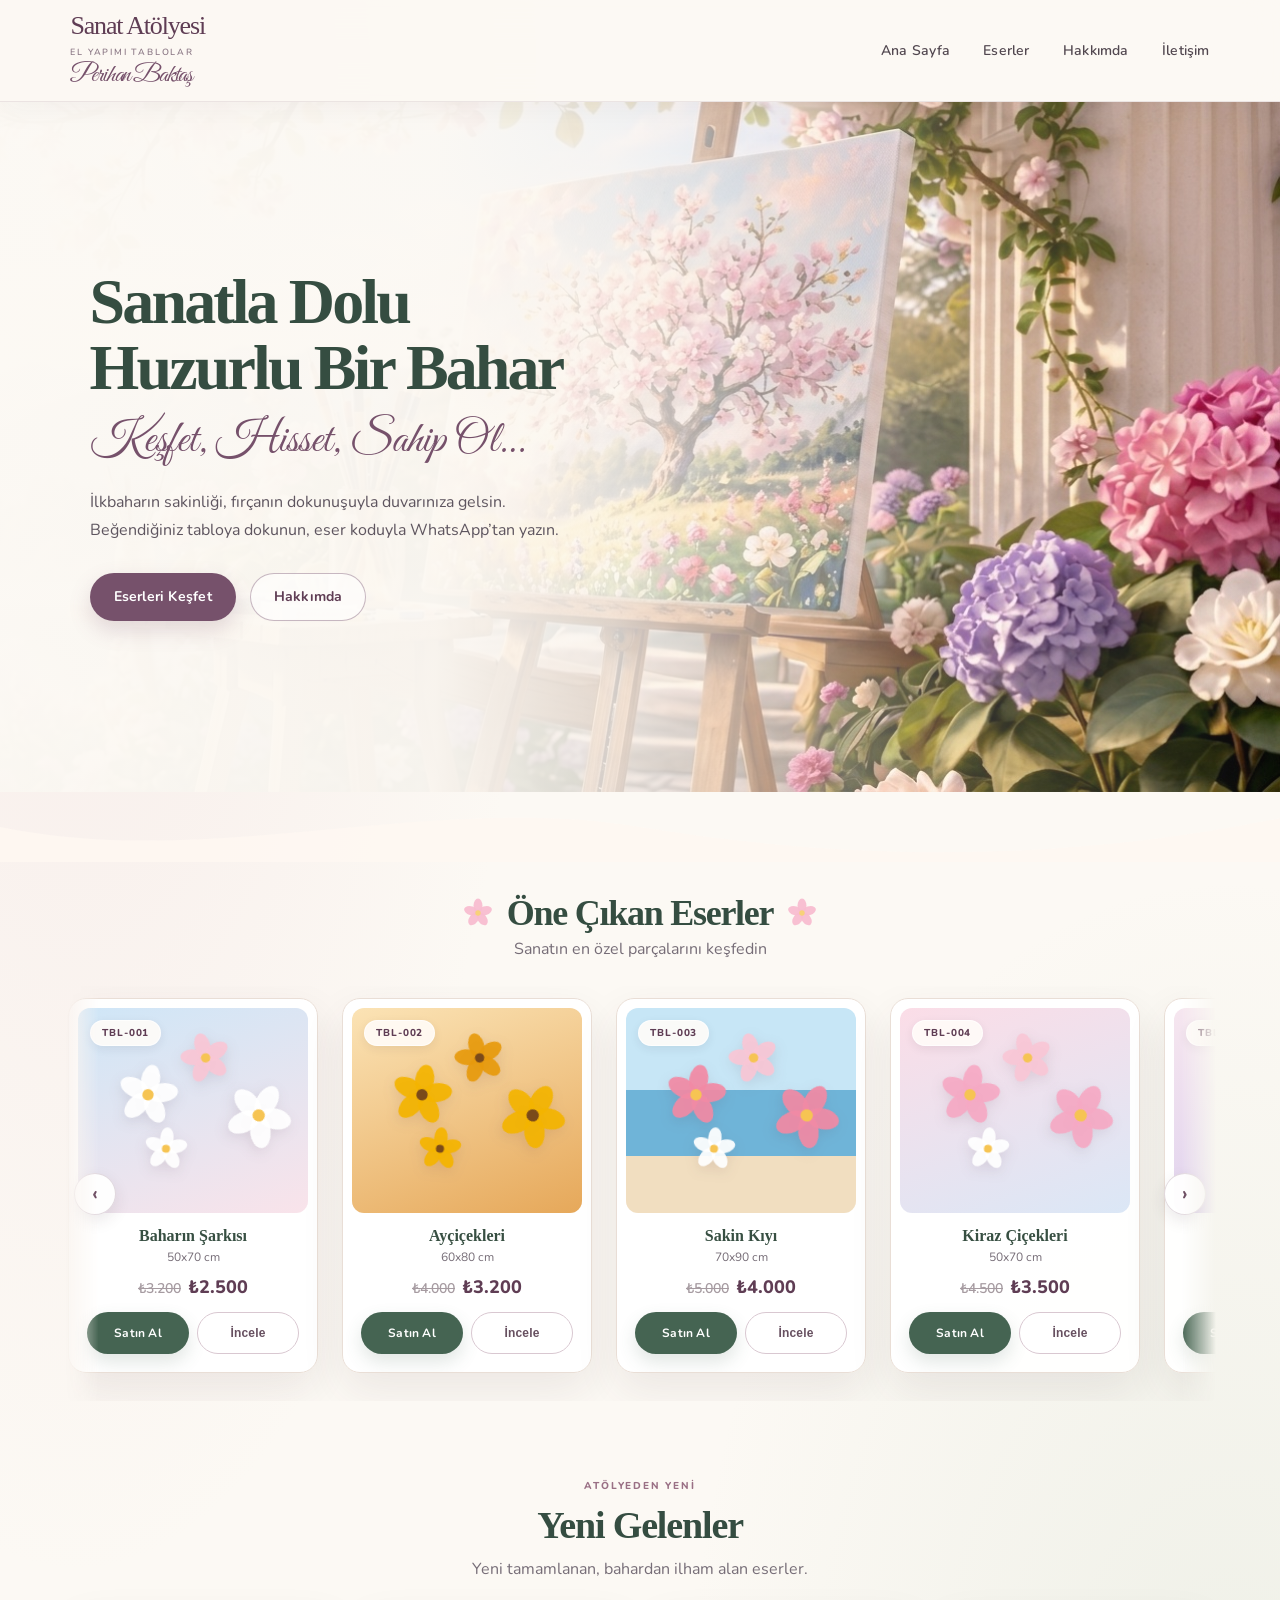
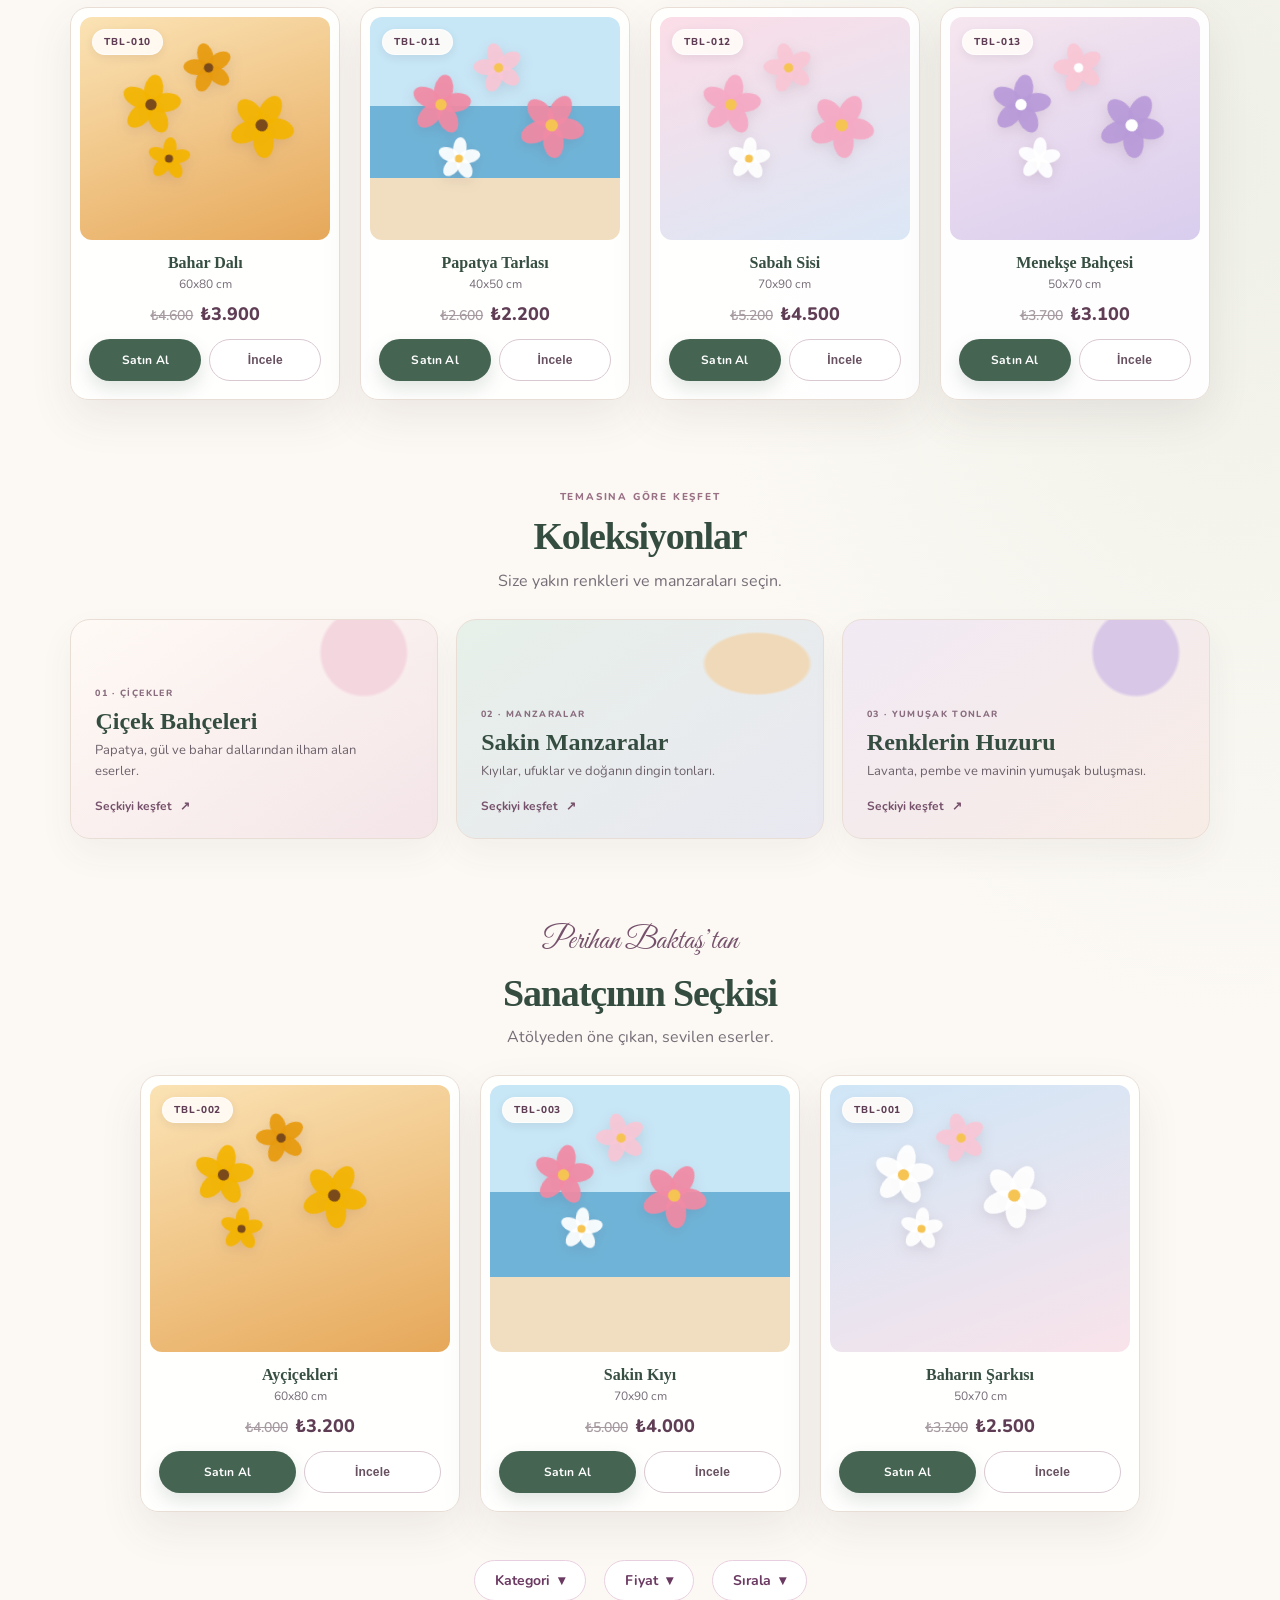
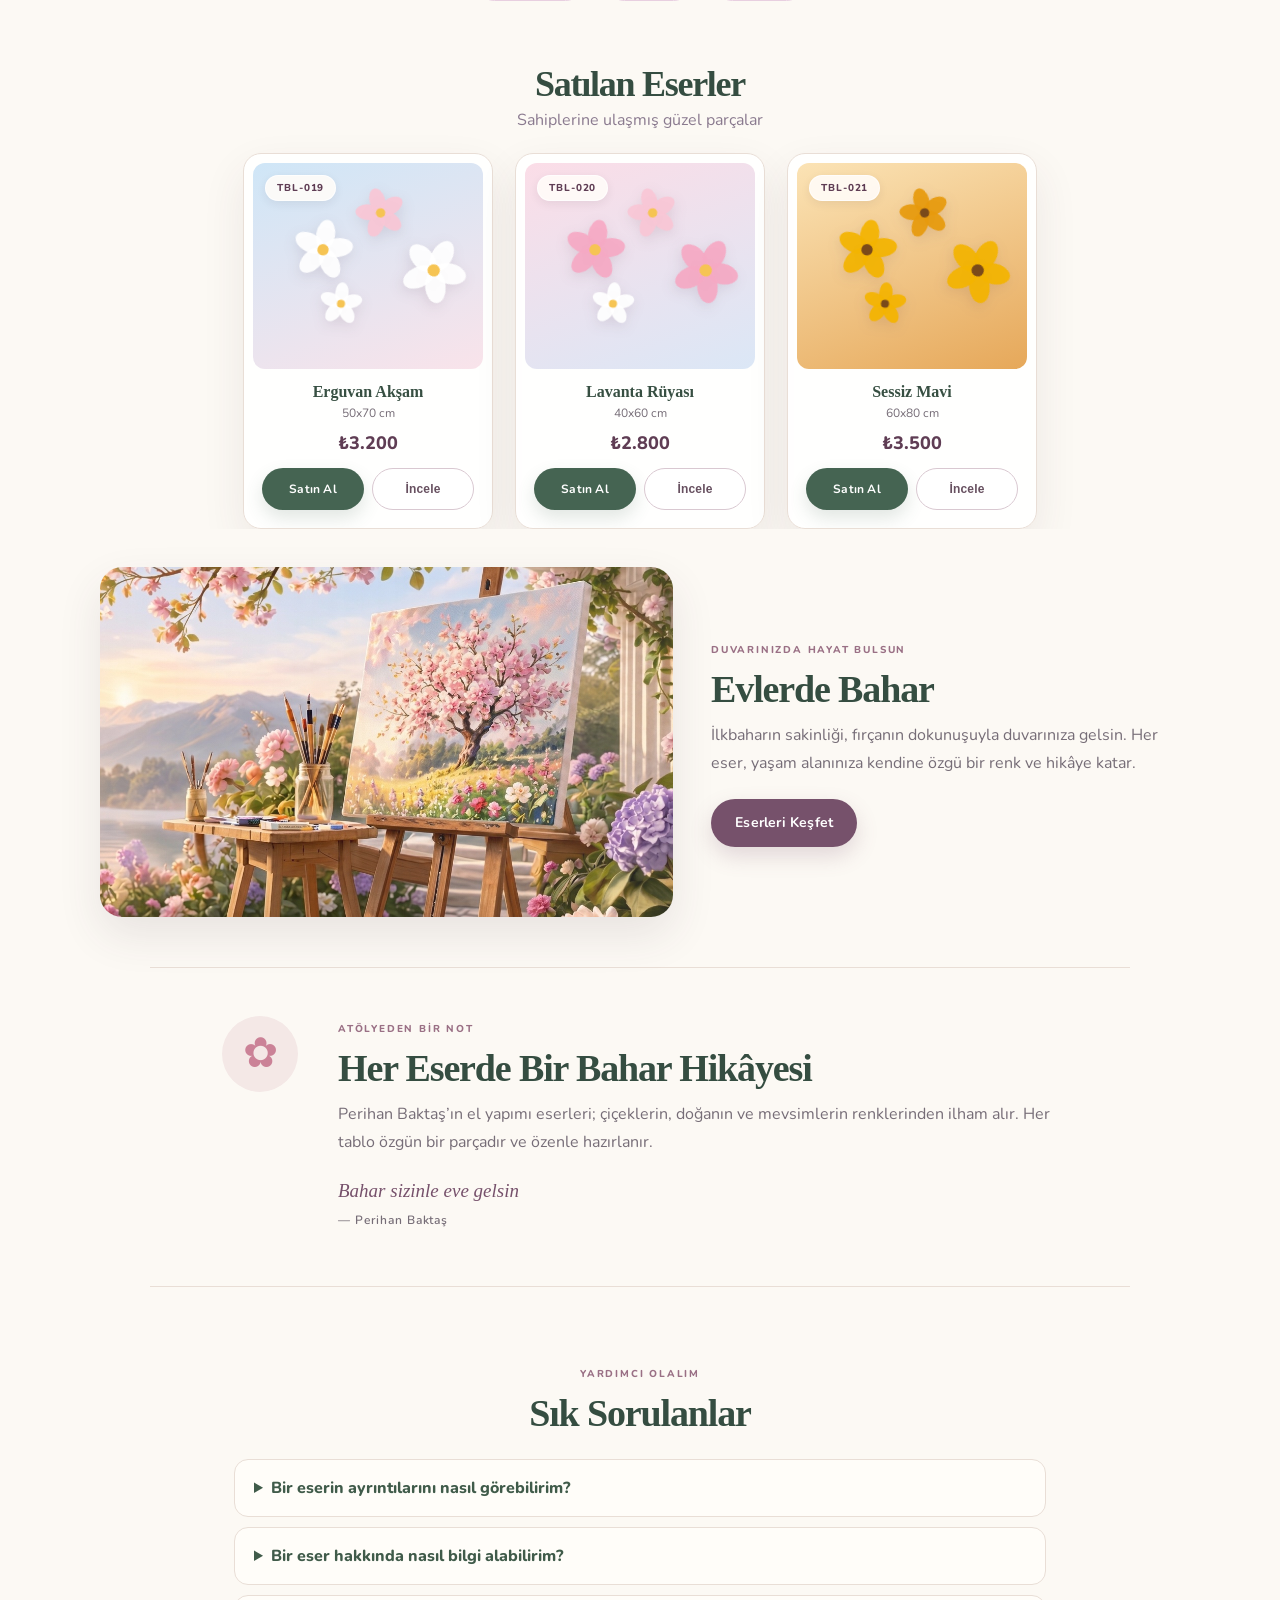
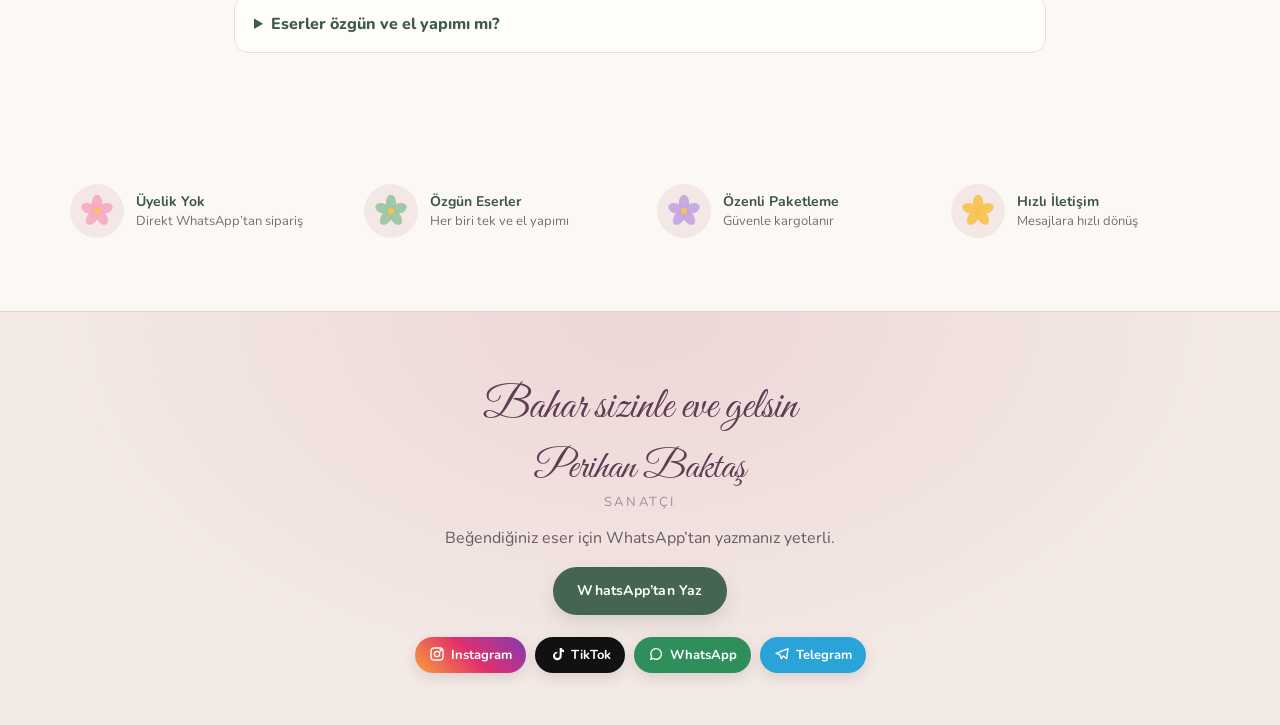
==== commit 7b4f154b: "Make featured arrows directly move carousel" ====
--- a/index.html
+++ b/index.html
@@ -580,6 +580,6 @@
 []
   </script>
 
-  <script type="__bundler/template">"<!DOCTYPE html>\n<html lang=\"tr\"><head>\n<meta charset=\"utf-8\"><meta name=\"viewport\" content=\"width=device-width, initial-scale=1\"><meta name=\"description\" content=\"Perihan Baktaş el yapımı, bahardan ilham alan tablolarını keşfedin.\">\n<title>Perihan Baktaş | Sanat Atölyesi</title>\n<script src=\"9ed3e248-8850-4555-afe6-fad73b9c22c9\"><\/script>\n<meta name=\"hz:slide-selector\" content=\"[data-canvas-width]\"><meta name=\"hz:canvas-width\" content=\"1440\"><meta name=\"hz:canvas-height\" content=\"1560\"></head>\n<body data-canvas-width=\"1440\" data-canvas-height=\"1560\" data-document-role=\"page\" data-label=\"Ana Sayfa\">\n<x-dc>\n<helmet>\n<style>/* cyrillic-ext */\n@font-face {\n  font-family: 'Great Vibes';\n  font-style: normal;\n  font-weight: 400;\n  font-display: swap;\n  src: url(https://fonts.gstatic.com/s/greatvibes/v21/RWmMoKWR9v4ksMfaWd_JN9XIiaQ6DQ.woff2) format('woff2');\n  unicode-range: U+0460-052F, U+1C80-1C8A, U+20B4, U+2DE0-2DFF, U+A640-A69F, U+FE2E-FE2F;\n}\n/* cyrillic */\n@font-face {\n  font-family: 'Great Vibes';\n  font-style: normal;\n  font-weight: 400;\n  font-display: swap;\n  src: url(https://fonts.gstatic.com/s/greatvibes/v21/RWmMoKWR9v4ksMfaWd_JN9XBiaQ6DQ.woff2) format('woff2');\n  unicode-range: U+0301, U+0400-045F, U+0490-0491, U+04B0-04B1, U+2116;\n}\n/* greek-ext */\n@font-face {\n  font-family: 'Great Vibes';\n  font-style: normal;\n  font-weight: 400;\n  font-display: swap;\n  src: url(https://fonts.gstatic.com/s/greatvibes/v21/RWmMoKWR9v4ksMfaWd_JN9XJiaQ6DQ.woff2) format('woff2');\n  unicode-range: U+1F00-1FFF;\n}\n/* vietnamese */\n@font-face {\n  font-family: 'Great Vibes';\n  font-style: normal;\n  font-weight: 400;\n  font-display: swap;\n  src: url(https://fonts.gstatic.com/s/greatvibes/v21/RWmMoKWR9v4ksMfaWd_JN9XKiaQ6DQ.woff2) format('woff2');\n  unicode-range: U+0102-0103, U+0110-0111, U+0128-0129, U+0168-0169, U+01A0-01A1, U+01AF-01B0, U+0300-0301, U+0303-0304, U+0308-0309, U+0323, U+0329, U+1EA0-1EF9, U+20AB;\n}\n/* latin-ext */\n@font-face {\n  font-family: 'Great Vibes';\n  font-style: normal;\n  font-weight: 400;\n  font-display: swap;\n  src: url(\"e0b7b960-45b9-4e95-8e4d-c43132293249\") format('woff2');\n  unicode-range: U+0100-02BA, U+02BD-02C5, U+02C7-02CC, U+02CE-02D7, U+02DD-02FF, U+0304, U+0308, U+0329, U+1D00-1DBF, U+1E00-1E9F, U+1EF2-1EFF, U+2020, U+20A0-20AB, U+20AD-20C4, U+2113, U+2C60-2C7F, U+A720-A7FF;\n}\n/* latin */\n@font-face {\n  font-family: 'Great Vibes';\n  font-style: normal;\n  font-weight: 400;\n  font-display: swap;\n  src: url(\"3119675b-628e-49d8-b77d-a6fd546ca265\") format('woff2');\n  unicode-range: U+0000-00FF, U+0131, U+0152-0153, U+02BB-02BC, U+02C6, U+02DA, U+02DC, U+0304, U+0308, U+0329, U+2000-206F, U+20AC, U+2122, U+2191, U+2193, U+2212, U+2215, U+FEFF, U+FFFD;\n}\n/* cyrillic-ext */\n@font-face {\n  font-family: 'Nunito';\n  font-style: normal;\n  font-weight: 400;\n  font-display: swap;\n  src: url(https://fonts.gstatic.com/s/nunito/v32/XRXV3I6Li01BKofIOOaBXso.woff2) format('woff2');\n  unicode-range: U+0460-052F, U+1C80-1C8A, U+20B4, U+2DE0-2DFF, U+A640-A69F, U+FE2E-FE2F;\n}\n/* cyrillic */\n@font-face {\n  font-family: 'Nunito';\n  font-style: normal;\n  font-weight: 400;\n  font-display: swap;\n  src: url(https://fonts.gstatic.com/s/nunito/v32/XRXV3I6Li01BKofIMeaBXso.woff2) format('woff2');\n  unicode-range: U+0301, U+0400-045F, U+0490-0491, U+04B0-04B1, U+2116;\n}\n/* vietnamese */\n@font-face {\n  font-family: 'Nunito';\n  font-style: normal;\n  font-weight: 400;\n  font-display: swap;\n  src: url(https://fonts.gstatic.com/s/nunito/v32/XRXV3I6Li01BKofIOuaBXso.woff2) format('woff2');\n  unicode-range: U+0102-0103, U+0110-0111, U+0128-0129, U+0168-0169, U+01A0-01A1, U+01AF-01B0, U+0300-0301, U+0303-0304, U+0308-0309, U+0323, U+0329, U+1EA0-1EF9, U+20AB;\n}\n/* latin-ext */\n@font-face {\n  font-family: 'Nunito';\n  font-style: normal;\n  font-weight: 400;\n  font-display: swap;\n  src: url(\"85607789-169b-43d6-b6f0-4b439fdc55f8\") format('woff2');\n  unicode-range: U+0100-02BA, U+02BD-02C5, U+02C7-02CC, U+02CE-02D7, U+02DD-02FF, U+0304, U+0308, U+0329, U+1D00-1DBF, U+1E00-1E9F, U+1EF2-1EFF, U+2020, U+20A0-20AB, U+20AD-20C4, U+2113, U+2C60-2C7F, U+A720-A7FF;\n}\n/* latin */\n@font-face {\n  font-family: 'Nunito';\n  font-style: normal;\n  font-weight: 400;\n  font-display: swap;\n  src: url(\"291f5f33-8a52-4a41-b9c2-de951fec0896\") format('woff2');\n  unicode-range: U+0000-00FF, U+0131, U+0152-0153, U+02BB-02BC, U+02C6, U+02DA, U+02DC, U+0304, U+0308, U+0329, U+2000-206F, U+20AC, U+2122, U+2191, U+2193, U+2212, U+2215, U+FEFF, U+FFFD;\n}\n/* cyrillic-ext */\n@font-face {\n  font-family: 'Nunito';\n  font-style: normal;\n  font-weight: 600;\n  font-display: swap;\n  src: url(https://fonts.gstatic.com/s/nunito/v32/XRXV3I6Li01BKofIOOaBXso.woff2) format('woff2');\n  unicode-range: U+0460-052F, U+1C80-1C8A, U+20B4, U+2DE0-2DFF, U+A640-A69F, U+FE2E-FE2F;\n}\n/* cyrillic */\n@font-face {\n  font-family: 'Nunito';\n  font-style: normal;\n  font-weight: 600;\n  font-display: swap;\n  src: url(https://fonts.gstatic.com/s/nunito/v32/XRXV3I6Li01BKofIMeaBXso.woff2) format('woff2');\n  unicode-range: U+0301, U+0400-045F, U+0490-0491, U+04B0-04B1, U+2116;\n}\n/* vietnamese */\n@font-face {\n  font-family: 'Nunito';\n  font-style: normal;\n  font-weight: 600;\n  font-display: swap;\n  src: url(https://fonts.gstatic.com/s/nunito/v32/XRXV3I6Li01BKofIOuaBXso.woff2) format('woff2');\n  unicode-range: U+0102-0103, U+0110-0111, U+0128-0129, U+0168-0169, U+01A0-01A1, U+01AF-01B0, U+0300-0301, U+0303-0304, U+0308-0309, U+0323, U+0329, U+1EA0-1EF9, U+20AB;\n}\n/* latin-ext */\n@font-face {\n  font-family: 'Nunito';\n  font-style: normal;\n  font-weight: 600;\n  font-display: swap;\n  src: url(\"85607789-169b-43d6-b6f0-4b439fdc55f8\") format('woff2');\n  unicode-range: U+0100-02BA, U+02BD-02C5, U+02C7-02CC, U+02CE-02D7, U+02DD-02FF, U+0304, U+0308, U+0329, U+1D00-1DBF, U+1E00-1E9F, U+1EF2-1EFF, U+2020, U+20A0-20AB, U+20AD-20C4, U+2113, U+2C60-2C7F, U+A720-A7FF;\n}\n/* latin */\n@font-face {\n  font-family: 'Nunito';\n  font-style: normal;\n  font-weight: 600;\n  font-display: swap;\n  src: url(\"291f5f33-8a52-4a41-b9c2-de951fec0896\") format('woff2');\n  unicode-range: U+0000-00FF, U+0131, U+0152-0153, U+02BB-02BC, U+02C6, U+02DA, U+02DC, U+0304, U+0308, U+0329, U+2000-206F, U+20AC, U+2122, U+2191, U+2193, U+2212, U+2215, U+FEFF, U+FFFD;\n}\n/* cyrillic-ext */\n@font-face {\n  font-family: 'Nunito';\n  font-style: normal;\n  font-weight: 700;\n  font-display: swap;\n  src: url(https://fonts.gstatic.com/s/nunito/v32/XRXV3I6Li01BKofIOOaBXso.woff2) format('woff2');\n  unicode-range: U+0460-052F, U+1C80-1C8A, U+20B4, U+2DE0-2DFF, U+A640-A69F, U+FE2E-FE2F;\n}\n/* cyrillic */\n@font-face {\n  font-family: 'Nunito';\n  font-style: normal;\n  font-weight: 700;\n  font-display: swap;\n  src: url(https://fonts.gstatic.com/s/nunito/v32/XRXV3I6Li01BKofIMeaBXso.woff2) format('woff2');\n  unicode-range: U+0301, U+0400-045F, U+0490-0491, U+04B0-04B1, U+2116;\n}\n/* vietnamese */\n@font-face {\n  font-family: 'Nunito';\n  font-style: normal;\n  font-weight: 700;\n  font-display: swap;\n  src: url(https://fonts.gstatic.com/s/nunito/v32/XRXV3I6Li01BKofIOuaBXso.woff2) format('woff2');\n  unicode-range: U+0102-0103, U+0110-0111, U+0128-0129, U+0168-0169, U+01A0-01A1, U+01AF-01B0, U+0300-0301, U+0303-0304, U+0308-0309, U+0323, U+0329, U+1EA0-1EF9, U+20AB;\n}\n/* latin-ext */\n@font-face {\n  font-family: 'Nunito';\n  font-style: normal;\n  font-weight: 700;\n  font-display: swap;\n  src: url(\"85607789-169b-43d6-b6f0-4b439fdc55f8\") format('woff2');\n  unicode-range: U+0100-02BA, U+02BD-02C5, U+02C7-02CC, U+02CE-02D7, U+02DD-02FF, U+0304, U+0308, U+0329, U+1D00-1DBF, U+1E00-1E9F, U+1EF2-1EFF, U+2020, U+20A0-20AB, U+20AD-20C4, U+2113, U+2C60-2C7F, U+A720-A7FF;\n}\n/* latin */\n@font-face {\n  font-family: 'Nunito';\n  font-style: normal;\n  font-weight: 700;\n  font-display: swap;\n  src: url(\"291f5f33-8a52-4a41-b9c2-de951fec0896\") format('woff2');\n  unicode-range: U+0000-00FF, U+0131, U+0152-0153, U+02BB-02BC, U+02C6, U+02DA, U+02DC, U+0304, U+0308, U+0329, U+2000-206F, U+20AC, U+2122, U+2191, U+2193, U+2212, U+2215, U+FEFF, U+FFFD;\n}\n/* cyrillic-ext */\n@font-face {\n  font-family: 'Nunito';\n  font-style: normal;\n  font-weight: 800;\n  font-display: swap;\n  src: url(https://fonts.gstatic.com/s/nunito/v32/XRXV3I6Li01BKofIOOaBXso.woff2) format('woff2');\n  unicode-range: U+0460-052F, U+1C80-1C8A, U+20B4, U+2DE0-2DFF, U+A640-A69F, U+FE2E-FE2F;\n}\n/* cyrillic */\n@font-face {\n  font-family: 'Nunito';\n  font-style: normal;\n  font-weight: 800;\n  font-display: swap;\n  src: url(https://fonts.gstatic.com/s/nunito/v32/XRXV3I6Li01BKofIMeaBXso.woff2) format('woff2');\n  unicode-range: U+0301, U+0400-045F, U+0490-0491, U+04B0-04B1, U+2116;\n}\n/* vietnamese */\n@font-face {\n  font-family: 'Nunito';\n  font-style: normal;\n  font-weight: 800;\n  font-display: swap;\n  src: url(https://fonts.gstatic.com/s/nunito/v32/XRXV3I6Li01BKofIOuaBXso.woff2) format('woff2');\n  unicode-range: U+0102-0103, U+0110-0111, U+0128-0129, U+0168-0169, U+01A0-01A1, U+01AF-01B0, U+0300-0301, U+0303-0304, U+0308-0309, U+0323, U+0329, U+1EA0-1EF9, U+20AB;\n}\n/* latin-ext */\n@font-face {\n  font-family: 'Nunito';\n  font-style: normal;\n  font-weight: 800;\n  font-display: swap;\n  src: url(\"85607789-169b-43d6-b6f0-4b439fdc55f8\") format('woff2');\n  unicode-range: U+0100-02BA, U+02BD-02C5, U+02C7-02CC, U+02CE-02D7, U+02DD-02FF, U+0304, U+0308, U+0329, U+1D00-1DBF, U+1E00-1E9F, U+1EF2-1EFF, U+2020, U+20A0-20AB, U+20AD-20C4, U+2113, U+2C60-2C7F, U+A720-A7FF;\n}\n/* latin */\n@font-face {\n  font-family: 'Nunito';\n  font-style: normal;\n  font-weight: 800;\n  font-display: swap;\n  src: url(\"291f5f33-8a52-4a41-b9c2-de951fec0896\") format('woff2');\n  unicode-range: U+0000-00FF, U+0131, U+0152-0153, U+02BB-02BC, U+02C6, U+02DA, U+02DC, U+0304, U+0308, U+0329, U+2000-206F, U+20AC, U+2122, U+2191, U+2193, U+2212, U+2215, U+FEFF, U+FFFD;\n}\n/* cyrillic */\n@font-face {\n  font-family: 'Playfair Display';\n  font-style: normal;\n  font-weight: 500;\n  font-display: swap;\n  src: url(https://fonts.gstatic.com/s/playfairdisplay/v40/nuFiD-vYSZviVYUb_rj3ij__anPXDTjYgFE_.woff2) format('woff2');\n  unicode-range: U+0301, U+0400-045F, U+0490-0491, U+04B0-04B1, U+2116;\n}\n/* vietnamese */\n@font-face {\n  font-family: 'Playfair Display';\n  font-style: normal;\n  font-weight: 500;\n  font-display: swap;\n  src: url(https://fonts.gstatic.com/s/playfairdisplay/v40/nuFiD-vYSZviVYUb_rj3ij__anPXDTPYgFE_.woff2) format('woff2');\n  unicode-range: U+0102-0103, U+0110-0111, U+0128-0129, U+0168-0169, U+01A0-01A1, U+01AF-01B0, U+0300-0301, U+0303-0304, U+0308-0309, U+0323, U+0329, U+1EA0-1EF9, U+20AB;\n}\n/* latin-ext */\n@font-face {\n  font-family: 'Playfair Display';\n  font-style: normal;\n  font-weight: 500;\n  font-display: swap;\n  src: url(https://fonts.gstatic.com/s/playfairdisplay/v40/nuFiD-vYSZviVYUb_rj3ij__anPXDTLYgFE_.woff2) format('woff2');\n  unicode-range: U+0100-02BA, U+02BD-02C5, U+02C7-02CC, U+02CE-02D7, U+02DD-02FF, U+0304, U+0308, U+0329, U+1D00-1DBF, U+1E00-1E9F, U+1EF2-1EFF, U+2020, U+20A0-20AB, U+20AD-20C4, U+2113, U+2C60-2C7F, U+A720-A7FF;\n}\n/* latin */\n@font-face {\n  font-family: 'Playfair Display';\n  font-style: normal;\n  font-weight: 500;\n  font-display: swap;\n  src: url(https://fonts.gstatic.com/s/playfairdisplay/v40/nuFiD-vYSZviVYUb_rj3ij__anPXDTzYgA.woff2) format('woff2');\n  unicode-range: U+0000-00FF, U+0131, U+0152-0153, U+02BB-02BC, U+02C6, U+02DA, U+02DC, U+0304, U+0308, U+0329, U+2000-206F, U+20AC, U+2122, U+2191, U+2193, U+2212, U+2215, U+FEFF, U+FFFD;\n}\n/* cyrillic */\n@font-face {\n  font-family: 'Playfair Display';\n  font-style: normal;\n  font-weight: 600;\n  font-display: swap;\n  src: url(https://fonts.gstatic.com/s/playfairdisplay/v40/nuFiD-vYSZviVYUb_rj3ij__anPXDTjYgFE_.woff2) format('woff2');\n  unicode-range: U+0301, U+0400-045F, U+0490-0491, U+04B0-04B1, U+2116;\n}\n/* vietnamese */\n@font-face {\n  font-family: 'Playfair Display';\n  font-style: normal;\n  font-weight: 600;\n  font-display: swap;\n  src: url(https://fonts.gstatic.com/s/playfairdisplay/v40/nuFiD-vYSZviVYUb_rj3ij__anPXDTPYgFE_.woff2) format('woff2');\n  unicode-range: U+0102-0103, U+0110-0111, U+0128-0129, U+0168-0169, U+01A0-01A1, U+01AF-01B0, U+0300-0301, U+0303-0304, U+0308-0309, U+0323, U+0329, U+1EA0-1EF9, U+20AB;\n}\n/* latin-ext */\n@font-face {\n  font-family: 'Playfair Display';\n  font-style: normal;\n  font-weight: 600;\n  font-display: swap;\n  src: url(https://fonts.gstatic.com/s/playfairdisplay/v40/nuFiD-vYSZviVYUb_rj3ij__anPXDTLYgFE_.woff2) format('woff2');\n  unicode-range: U+0100-02BA, U+02BD-02C5, U+02C7-02CC, U+02CE-02D7, U+02DD-02FF, U+0304, U+0308, U+0329, U+1D00-1DBF, U+1E00-1E9F, U+1EF2-1EFF, U+2020, U+20A0-20AB, U+20AD-20C4, U+2113, U+2C60-2C7F, U+A720-A7FF;\n}\n/* latin */\n@font-face {\n  font-family: 'Playfair Display';\n  font-style: normal;\n  font-weight: 600;\n  font-display: swap;\n  src: url(https://fonts.gstatic.com/s/playfairdisplay/v40/nuFiD-vYSZviVYUb_rj3ij__anPXDTzYgA.woff2) format('woff2');\n  unicode-range: U+0000-00FF, U+0131, U+0152-0153, U+02BB-02BC, U+02C6, U+02DA, U+02DC, U+0304, U+0308, U+0329, U+2000-206F, U+20AC, U+2122, U+2191, U+2193, U+2212, U+2215, U+FEFF, U+FFFD;\n}\n</style>\n<style>\nbody{margin:0;font-family:'Nunito',sans-serif;color:#44364a;background:#fff8f3}\n*{box-sizing:border-box}.sf{font-family:'Playfair Display',serif}.sc{font-family:'Great Vibes',cursive;color:#8a4a7a}\n.pg{position:relative;overflow:hidden;background:radial-gradient(circle at 8% 0,#fde4ec,transparent 40%),radial-gradient(circle at 100% 70%,#e3f1e6,transparent 45%),radial-gradient(circle at 90% 20%,#ece3f6,transparent 35%),#fff8f3}\n.pt{position:absolute;top:-30px;width:13px;height:17px;background:#f6b5ca;border-radius:80% 0 80% 0;opacity:.75;animation:fall 14s linear infinite;pointer-events:none;z-index:1}\n@keyframes fall{0%{transform:translate(0,0) rotate(0)}50%{transform:translate(40px,600px) rotate(200deg)}100%{transform:translate(-30px,1250px) rotate(420deg)}}\n@media (prefers-reduced-motion:reduce){.pt{animation:none;top:40px}}\n.nav{position:relative;z-index:3;display:flex;align-items:center;justify-content:space-between;padding:18px 48px;flex-wrap:wrap;gap:12px}\n.nav ul{display:flex;gap:32px;list-style:none;margin:0;padding:0;font-weight:600;font-size:15px}.nav a{color:#44364a;text-decoration:none}\n.logo{font-size:27px;color:#6b3a62;line-height:1}.logo small{display:block;font:600 10px Nunito;letter-spacing:.22em;color:#a58aa0;margin-top:5px}\n.btn{display:inline-block;padding:13px 28px;border-radius:999px;font-weight:700;font-size:15px;text-decoration:none;background:#8a4a7a;color:#fff;box-shadow:0 6px 16px rgba(138,74,122,.25)}\n.btn.o{background:rgba(255,255,255,.7);border:1.5px solid #8a4a7a;color:#8a4a7a;box-shadow:none}.btn.g{background:#2f8f5b;box-shadow:0 6px 16px rgba(47,143,91,.25)}\n.grid{display:grid;gap:24px}.card{background:#fff;border-radius:22px;padding:10px;box-shadow:0 8px 28px rgba(200,120,160,.16);border:1px solid #fbe3ec}\n.art{border-radius:16px;aspect-ratio:4/3;position:relative;overflow:hidden}.chip{position:absolute;left:10px;top:10px;background:rgba(255,255,255,.88);color:#8a4a7a;font-size:12px;font-weight:800;padding:3px 10px;border-radius:999px;z-index:2}\n.ct{padding:12px 8px 8px;text-align:center}.ct b{font-size:17px;display:block;color:#3f5a46}.ct span{font-size:13px;color:#8a7a8f}.ct .pr{font-weight:800;color:#8a4a7a;font-size:18px;margin:6px 0 12px;display:block}.ct .btn{display:block;padding:10px;font-size:14px}\n.ft{display:flex;align-items:center;gap:12px;font-size:14px}.ft i{width:54px;height:54px;border-radius:50%;background:#fde8f0;display:flex;align-items:center;justify-content:center;flex:none}.ft b{display:block;color:#3f5a46}.ft span{color:#8a7a8f;font-size:13px}\n.old{color:#a89aab;font-weight:600;font-size:14px;margin-right:7px;text-decoration:line-through}\n.herobg{background:linear-gradient(90deg,#fff8f3 0,#fff8f3 38%,rgba(255,248,243,0) 52%),url(\"75226ce7-fcbc-43ef-b93d-64f677de0085\") right center/cover no-repeat}\n.soc{display:flex;gap:10px;justify-content:center;flex-wrap:wrap;margin-top:22px}.soc a{color:#fff;text-decoration:none;font:700 13px Nunito,sans-serif;padding:9px 16px;border-radius:999px;box-shadow:0 4px 12px rgba(0,0,0,.12)}\n@keyframes drift{from{transform:translateX(0)}to{transform:translateX(-50%)}}\n.fw:hover .ftt{animation-play-state:paused}\n.ttl{display:flex;align-items:center;justify-content:center;gap:12px}\n.foot{position:relative;background:linear-gradient(180deg,#fdeaf1,#f7d6e4);text-align:center;padding:44px 24px 40px;color:#6b3a62}\n</style>\n<style>\n:root {\n  --paper: #fcf9f4;\n  --paper-deep: #f5eee6;\n  --ink: #302a34;\n  --muted: #766d77;\n  --plum: #76516b;\n  --plum-deep: #5f3d54;\n  --leaf: #456452;\n  --rose: #cb8297;\n  --line: #e9ded6;\n  --card-shadow: 0 18px 44px rgba(75, 55, 65, .09);\n}\n\nhtml {\n  scroll-behavior: smooth;\n  scroll-padding-top: 92px;\n  background: var(--paper);\n}\n\nbody {\n  margin: 0 !important;\n  min-width: 320px;\n  color: var(--ink) !important;\n  background: var(--paper) !important;\n  font-family: 'Nunito', 'Segoe UI', sans-serif !important;\n  -webkit-font-smoothing: antialiased;\n}\n\n*, *::before, *::after { box-sizing: border-box; }\n\na { -webkit-tap-highlight-color: transparent; }\na:focus-visible, button:focus-visible, summary:focus-visible {\n  outline: 3px solid rgba(203, 130, 151, .7);\n  outline-offset: 4px;\n}\n\n.pg {\n  width: 100%;\n  min-height: 100vh;\n  overflow: hidden;\n  isolation: isolate;\n  color: var(--ink) !important;\n  background:\n    radial-gradient(ellipse at 6% 4%, rgba(232, 198, 202, .28), transparent 30rem),\n    radial-gradient(ellipse at 96% 47%, rgba(191, 208, 186, .22), transparent 34rem),\n    var(--paper) !important;\n}\n\n.sf { font-family: 'Palatino Linotype', 'Book Antiqua', Georgia, serif !important; }\n.sc { color: var(--plum) !important; }\n\n/* Calm, sticky navigation keeps the artist's spring palette in view. */\n.nav {\n  position: sticky !important;\n  top: 0;\n  z-index: 30 !important;\n  width: 100%;\n  min-height: 82px;\n  padding: 13px clamp(20px, 5.5vw, 82px) !important;\n  gap: 18px 28px !important;\n  background: rgba(252, 249, 244, .92);\n  border-bottom: 1px solid rgba(118, 81, 107, .12);\n  box-shadow: 0 8px 28px rgba(55, 42, 51, .045);\n  -webkit-backdrop-filter: blur(16px);\n  backdrop-filter: blur(16px);\n}\n\n.logo {\n  color: var(--plum-deep) !important;\n  font-size: 26px !important;\n  letter-spacing: -.045em;\n}\n\n.logo small {\n  margin-top: 7px !important;\n  color: #8c7986 !important;\n  font-size: 9px !important;\n  letter-spacing: .2em !important;\n}\n\n.nav ul {\n  gap: clamp(16px, 2.6vw, 38px) !important;\n  font-size: 14px !important;\n  letter-spacing: .015em;\n}\n\n.nav ul a {\n  position: relative;\n  padding: 10px 0;\n  color: #524850 !important;\n  transition: color .22s ease;\n}\n\n.nav ul a::after {\n  position: absolute;\n  right: 0;\n  bottom: 3px;\n  left: 0;\n  height: 1px;\n  content: '';\n  background: var(--rose);\n  transform: scaleX(0);\n  transform-origin: left;\n  transition: transform .22s ease;\n}\n\n.nav ul a:hover { color: var(--plum-deep) !important; }\n.nav ul a:hover::after { transform: scaleX(1); }\n\n/* The original blossom studio photograph remains the focal point. */\n.herobg {\n  min-height: min(690px, calc(100vh - 82px)) !important;\n  padding: clamp(72px, 8.5vw, 128px) clamp(24px, 7vw, 104px) !important;\n  align-items: center !important;\n  justify-content: flex-start !important;\n  background-image:\n    linear-gradient(90deg, rgba(252,249,244,.99) 0%, rgba(252,249,244,.97) 34%, rgba(252,249,244,.82) 48%, rgba(252,249,244,.20) 74%, rgba(252,249,244,.02) 100%),\n    url(\"75226ce7-fcbc-43ef-b93d-64f677de0085\") !important;\n  background-position: center, right center !important;\n  background-size: cover !important;\n}\n\n.herobg > div:first-child {\n  width: min(590px, 55%);\n  max-width: 590px !important;\n  padding: 18px 0 22px !important;\n  animation: hero-arrive .75s cubic-bezier(.2,.7,.2,1) both;\n}\n\n.herobg > div[style*=\"display:none\"] { display: none !important; }\n\n.herobg h1 {\n  margin: 0 !important;\n  color: #354d41 !important;\n  font-size: clamp(42px, 5vw, 72px) !important;\n  line-height: 1.04 !important;\n  letter-spacing: -.045em;\n  text-wrap: balance;\n}\n\n.herobg .sc {\n  margin: 14px 0 20px !important;\n  color: var(--plum) !important;\n  font-size: clamp(34px, 3.5vw, 50px) !important;\n  line-height: 1.15;\n}\n\n.herobg p {\n  max-width: 480px;\n  color: #5e555f !important;\n  font-size: 16px !important;\n  line-height: 1.8 !important;\n}\n\n.btn {\n  min-height: 48px;\n  padding: 13px 23px !important;\n  border: 1px solid transparent;\n  border-radius: 999px !important;\n  background: var(--plum) !important;\n  box-shadow: 0 9px 22px rgba(118, 81, 107, .2) !important;\n  color: #fff !important;\n  font-size: 14px !important;\n  letter-spacing: .015em;\n  transition: background .2s ease, color .2s ease, border-color .2s ease, box-shadow .2s ease, transform .2s ease;\n}\n\n.btn:hover {\n  background: var(--plum-deep) !important;\n  box-shadow: 0 12px 25px rgba(95, 61, 84, .24) !important;\n  transform: translateY(-2px);\n}\n\n.btn.o {\n  border-color: rgba(118, 81, 107, .4) !important;\n  background: rgba(255, 255, 255, .58) !important;\n  box-shadow: none !important;\n  color: var(--plum-deep) !important;\n}\n\n.btn.o:hover { background: #fff !important; border-color: var(--plum) !important; }\n.btn.g { background: var(--leaf) !important; box-shadow: 0 8px 18px rgba(69, 100, 82, .16) !important; }\n.btn.g:hover { background: #354e3f !important; }\n\n/* Section rhythm, artwork cards and supporting details. */\n.pg > div[style*=\"padding:30px 64px 30px\"] {\n  max-width: 1360px;\n  margin: 0 auto;\n  padding: 40px clamp(20px, 5.5vw, 80px) 42px !important;\n}\n\n.ttl { gap: 14px !important; }\n.ttl svg { opacity: .76; }\n.ttl h2, .pg h2.sf {\n  color: #354d41 !important;\n  font-size: clamp(27px, 3vw, 36px) !important;\n  letter-spacing: -.035em;\n}\n\n.pg .ttl + div,\n.pg h2 + div { color: var(--muted) !important; }\n\n.grid { gap: 22px !important; }\n.grid[style*=\"grid-template-columns\"] {\n  grid-template-columns: repeat(auto-fill, minmax(min(100%, 232px), 1fr)) !important;\n}\n\n.card {\n  overflow: hidden;\n  padding: 9px !important;\n  border: 1px solid var(--line) !important;\n  border-radius: 18px !important;\n  background: rgba(255,255,255,.94) !important;\n  box-shadow: var(--card-shadow) !important;\n  transition: box-shadow .24s ease, border-color .24s ease, transform .24s ease;\n}\n\n.card:hover {\n  border-color: #d8bdc5 !important;\n  box-shadow: 0 24px 52px rgba(75, 55, 65, .15) !important;\n  transform: translateY(-5px);\n}\n\n.art {\n  aspect-ratio: 1.12 / 1 !important;\n  border-radius: 12px !important;\n  background-color: #f2e8e8;\n}\n\n.art svg { filter: drop-shadow(0 5px 7px rgba(83, 53, 66, .12)); }\n\n.chip {\n  top: 12px !important;\n  left: 12px !important;\n  padding: 5px 11px !important;\n  border: 1px solid rgba(255,255,255,.72);\n  background: rgba(255, 252, 249, .9) !important;\n  color: var(--plum-deep) !important;\n  font-size: 10px !important;\n  letter-spacing: .09em;\n  box-shadow: 0 3px 10px rgba(55, 42, 51, .08);\n  -webkit-backdrop-filter: blur(8px);\n  backdrop-filter: blur(8px);\n}\n\n.ct { padding: 14px 9px 9px !important; }\n.ct b { color: #374f42 !important; font-size: 16px !important; }\n.ct > span { color: var(--muted) !important; font-size: 12px !important; }\n.ct .pr { margin: 8px 0 13px !important; color: var(--plum-deep) !important; font-size: 18px !important; }\n.ct .old { color: #a69ba1 !important; }\n.ct .btn { width: 100%; padding: 10px 12px !important; font-size: 12px !important; }\n\n.fw {\n  margin-top: 8px;\n  padding: 12px 0 28px !important;\n  -webkit-mask-image: linear-gradient(90deg, transparent, #000 3%, #000 97%, transparent);\n  mask-image: linear-gradient(90deg, transparent, #000 3%, #000 97%, transparent);\n}\n\n.fw .card { flex-basis: 250px !important; }\n.fw > button[aria-label=\"Önceki\"] { left: 10px !important; right: auto !important; }\n.fw > button[aria-label=\"Sonraki\"] { left: auto !important; right: 10px !important; }\n.fw > button {\n  width: 42px !important;\n  height: 42px !important;\n  border-color: rgba(118, 81, 107, .22) !important;\n  background: rgba(255,255,255,.94) !important;\n  color: var(--plum-deep) !important;\n  box-shadow: 0 6px 16px rgba(55,42,51,.1) !important;\n}\n\n.ft {\n  min-height: 72px;\n  padding: 8px 6px;\n  color: var(--ink) !important;\n}\n\n.ft i { background: #f4e8e6 !important; }\n.ft b { color: #3c5547 !important; font-size: 14px; }\n.ft span { color: var(--muted) !important; }\n\n.foot {\n  margin-top: 8px;\n  padding: 68px 24px 52px !important;\n  border-top: 1px solid rgba(118,81,107,.14);\n  background:\n    radial-gradient(ellipse at 50% 0%, rgba(232,198,202,.55), transparent 65%),\n    #f3e9e5 !important;\n  color: var(--plum-deep) !important;\n}\n\n.foot .sc { color: var(--plum-deep) !important; }\n.foot p { color: #665a63; }\n.soc { gap: 9px !important; }\n.soc a { padding: 9px 14px !important; box-shadow: 0 5px 13px rgba(55,42,51,.12) !important; transition: transform .2s ease, box-shadow .2s ease; }\n.soc a:hover { box-shadow: 0 9px 18px rgba(55,42,51,.18) !important; transform: translateY(-2px); }\n\n@keyframes hero-arrive {\n  from { opacity: 0; transform: translateY(12px); }\n  to { opacity: 1; transform: translateY(0); }\n}\n\n@media (max-width: 900px) {\n  .nav { min-height: 76px; padding-inline: 24px !important; }\n  .herobg {\n    min-height: 590px !important;\n    padding-inline: clamp(24px, 5vw, 52px) !important;\n    background-position: center, 63% center !important;\n  }\n  .herobg > div:first-child { width: min(540px, 65%); }\n}\n\n@media (max-width: 680px) {\n  html { scroll-padding-top: 116px; }\n  .nav {\n    position: sticky !important;\n    min-height: 0;\n    padding: 12px 18px 10px !important;\n    gap: 8px 12px !important;\n  }\n  .logo { font-size: 23px !important; }\n  .logo small { font-size: 8px !important; }\n  .logo .sc { font-size: 21px !important; }\n  .nav ul {\n    width: 100%;\n    justify-content: space-between;\n    gap: 10px !important;\n    margin: 0 !important;\n    font-size: 12px !important;\n  }\n  .nav ul a { padding: 7px 0; }\n  .herobg {\n    min-height: 610px !important;\n    padding: 54px 22px 68px !important;\n    align-items: flex-start !important;\n    background-image:\n      linear-gradient(180deg, rgba(252,249,244,.98) 0%, rgba(252,249,244,.94) 45%, rgba(252,249,244,.58) 72%, rgba(252,249,244,.08) 100%),\n      url(\"75226ce7-fcbc-43ef-b93d-64f677de0085\") !important;\n    background-position: center, 66% center !important;\n  }\n  .herobg > div:first-child { width: 100%; max-width: 540px !important; padding: 8px 0 0 !important; }\n  .herobg h1 { font-size: clamp(39px, 10vw, 54px) !important; }\n  .herobg .sc { font-size: clamp(32px, 8vw, 42px) !important; }\n  .herobg p { max-width: 470px; font-size: 15px !important; }\n  .herobg > div:first-child > div:last-child { gap: 10px !important; }\n  .btn { padding: 12px 17px !important; font-size: 13px !important; }\n  .pg > div[style*=\"padding:30px 64px 30px\"] { padding: 28px 18px 30px !important; }\n  .pg .grid { gap: 14px !important; }\n  .grid[style*=\"grid-template-columns\"] { grid-template-columns: repeat(auto-fill, minmax(min(100%, 210px), 1fr)) !important; }\n  .ttl { gap: 8px !important; }\n  .ttl svg { width: 21px !important; height: 21px !important; }\n  .ttl h2, .pg h2.sf { font-size: 26px !important; }\n  .art { aspect-ratio: 1.04 / 1 !important; }\n  .fw { margin-inline: -8px; }\n  .foot { padding: 54px 20px 40px !important; }\n}\n\n@media (max-width: 420px) {\n  .nav { padding-inline: 14px !important; }\n  .nav ul { gap: 7px !important; font-size: 11px !important; }\n  .herobg { min-height: 640px !important; padding-inline: 18px !important; }\n  .herobg > div:first-child > div:last-child .btn { padding-inline: 14px !important; }\n  .grid[style*=\"grid-template-columns\"] { grid-template-columns: 1fr !important; }\n}\n\n@media (prefers-reduced-motion: reduce) {\n  html { scroll-behavior: auto; }\n  *, *::before, *::after { animation-duration: .01ms !important; animation-iteration-count: 1 !important; transition-duration: .01ms !important; }\n}\n\n</style>\n<style>\n.card-actions{display:grid;grid-template-columns:minmax(0,1fr) minmax(0,1fr);gap:8px;align-items:stretch}.card-actions .btn{display:flex!important;align-items:center;justify-content:center;min-width:0;min-height:42px;padding:9px 8px!important;font-size:12px!important;white-space:nowrap}.card-actions .inspect-btn{border:1px solid #d9c8d1!important;background:#fff!important;color:#675060!important;box-shadow:none!important;cursor:pointer}.card-actions .inspect-btn:hover{border-color:#76516b!important;background:#f7f0f3!important;color:#5f3d54!important}.art-dialog{width:min(720px,calc(100% - 28px));max-width:720px;max-height:90vh;padding:32px;border:1px solid #e9ded6;border-radius:22px;background:#fcf9f4;color:#302a34;box-shadow:0 24px 80px #302a3440}.art-dialog::backdrop{background:#20192399;backdrop-filter:blur(3px)}.art-dialog-close{position:absolute;top:10px;right:14px;width:38px;height:38px;border:0;border-radius:50%;background:#f3e9e5;color:#5f3d54;font-size:24px;cursor:pointer}.art-dialog-content{display:grid;grid-template-columns:minmax(0,1.05fr) minmax(0,.95fr);align-items:center;gap:24px;padding-top:14px}.art-dialog-content .art{width:100%;min-height:240px;aspect-ratio:1/1;border-radius:14px}.art-dialog-info h3{margin:0 0 10px;color:#354d41;font:600 26px Georgia,serif}.art-dialog-info p{margin:7px 0;color:#766d77}.art-dialog-info .dialog-price{color:#76516b;font-weight:800;font-size:20px}@media(max-width:560px){.art-dialog{padding:24px 18px}.art-dialog-content{grid-template-columns:1fr;gap:16px}.art-dialog-content .art{min-height:190px;max-height:42vh}}\n</style>\n<style>\n.pg .pt{animation-name:full-page-fall!important;animation-duration:var(--petal-duration,18s)!important;animation-timing-function:linear!important;animation-iteration-count:infinite!important;will-change:transform}@keyframes full-page-fall{0%{transform:translate3d(0,-3vh,0) rotate(0deg)}100%{transform:translate3d(34px,var(--petal-fall-distance,100vh),0) rotate(420deg)}}@media(prefers-reduced-motion:reduce){.pg .pt{animation:none!important;top:40px!important;will-change:auto}}\n</style>\n<style>\n.editorial-section{max-width:1360px;margin:0 auto;padding:42px clamp(20px,5.5vw,80px)}.section-heading{text-align:center;margin:0 auto 24px}.section-heading .eyebrow,.eyebrow{display:inline-block;color:#9a7085;font:800 10px/1.4 Nunito,sans-serif;letter-spacing:.18em;text-transform:uppercase}.section-heading h2,.inspiration-copy h2,.story-section h2{margin:8px 0;color:#354d41;font:600 clamp(28px,3vw,38px)/1.16 Georgia,serif;letter-spacing:-.03em}.section-heading p,.inspiration-copy p,.story-section p{margin:8px auto 0;color:#766d77;line-height:1.75}.editorial-grid{display:grid;grid-template-columns:repeat(auto-fit,minmax(min(100%,225px),1fr));gap:20px}.curated-grid{grid-template-columns:repeat(auto-fit,minmax(min(100%,260px),1fr));max-width:1000px;margin:auto}.collection-grid{display:grid;grid-template-columns:repeat(3,minmax(0,1fr));gap:18px}.collection-tile{position:relative;display:flex;min-height:220px;flex-direction:column;align-items:flex-start;justify-content:flex-end;overflow:hidden;padding:24px;border:1px solid #e9ded6;border-radius:20px;color:#302a34;text-decoration:none;box-shadow:0 15px 35px #4b37450e;transition:transform .22s,box-shadow .22s}.collection-tile:hover{transform:translateY(-4px);box-shadow:0 22px 44px #4b37451c}.collection-tile.flowers{background:radial-gradient(circle at 80% 15%,#f4d6df 0 12%,transparent 13%),linear-gradient(145deg,#fffaf5,#f4e5e8)}.collection-tile.landscapes{background:radial-gradient(ellipse at 82% 20%,#f0d9b9 0 12%,transparent 13%),linear-gradient(145deg,#e7f0e9,#e9e8f1)}.collection-tile.soft-colors{background:radial-gradient(circle at 80% 15%,#d8c7e7 0 12%,transparent 13%),linear-gradient(145deg,#f1eaf4,#f8ece5)}.collection-tile>span{color:#896c7e;font-size:9px;font-weight:800;letter-spacing:.15em}.collection-tile h3{margin:9px 0 5px;color:#354d41;font:600 24px Georgia,serif}.collection-tile p{max-width:300px;margin:0 0 16px;color:#6d626b;font-size:13px;line-height:1.6}.collection-tile b{color:#76516b;font-size:12px}.collection-tile i{font-style:normal;margin-left:5px}.inspiration-section{display:grid;grid-template-columns:1.1fr .9fr;align-items:stretch;max-width:1200px;margin:38px auto;padding:0 clamp(20px,5vw,60px);gap:38px}.inspiration-photo{min-height:350px;border-radius:22px;background:linear-gradient(90deg,#fcf9f400,#fcf9f422),url(\"75226ce7-fcbc-43ef-b93d-64f677de0085\") center/cover no-repeat;box-shadow:0 18px 44px #4b37451c}.inspiration-copy{align-self:center;padding:24px 0}.inspiration-copy p{max-width:480px;margin:10px 0 22px}.story-section{display:grid;grid-template-columns:90px minmax(0,720px);align-items:start;justify-content:center;gap:26px;max-width:980px;margin:50px auto;padding:48px clamp(20px,6vw,54px);border-block:1px solid #e9ded6}.story-mark{display:grid;width:76px;height:76px;place-items:center;border-radius:50%;background:#f4e8e6;color:#cb8297;font-size:42px}.story-section p{margin:10px 0}.story-section .story-signature{margin-top:18px;color:#76516b;font-family:Georgia,serif;font-size:19px;font-style:italic}.story-signature span{display:block;margin-top:5px;color:#766d77;font:600 12px Nunito,sans-serif;letter-spacing:.08em}.faq-section{max-width:900px;margin:30px auto 58px;padding:24px clamp(20px,5vw,44px)}.faq-list{display:grid;gap:10px}.faq-list details{padding:17px 19px;border:1px solid #e9ded6;border-radius:14px;background:#fffdf9}.faq-list summary{color:#405b4a;font-weight:800;cursor:pointer}.faq-list p{margin:10px 0 0;color:#766d77;line-height:1.6}@media(max-width:700px){.collection-grid{grid-template-columns:1fr}.collection-tile{min-height:190px}.inspiration-section{grid-template-columns:1fr;gap:14px;margin:24px auto}.inspiration-photo{min-height:250px}.inspiration-copy{padding:10px 4px}.story-section{grid-template-columns:1fr;gap:12px;margin:32px 18px;padding:30px 4px}.story-mark{width:58px;height:58px;font-size:32px}.faq-section{margin-bottom:38px}.editorial-section{padding-block:30px}}\n</style>\n<style>\n.fw .ftt{animation:drift 210s linear infinite!important;will-change:transform}.artist-signature{display:inline-block!important;margin:0 0 4px!important;color:#76516b!important;font-family:'Great Vibes',cursive!important;font-size:30px!important;font-weight:400!important;letter-spacing:0!important;text-transform:none!important;line-height:1.2!important}\n</style>\n<style>.fw .ftt{animation:drift 210s linear infinite!important;will-change:transform}@media(prefers-reduced-motion:reduce){.fw .ftt{animation:none!important}}</style>\n<style>\n#sold-works-grid{grid-template-columns:repeat(auto-fit,minmax(min(100%,250px),250px))!important;justify-content:center!important;margin-inline:auto!important}\n@media(max-width:560px){#sold-works-grid{grid-template-columns:minmax(0,1fr)!important}}\n</style>\n</helmet>\n<div class=\"pg\" id=\"top\"><i class=\"pt\" style=\"left:0%;animation-delay:-0.0s;animation-duration:11s\"></i><i class=\"pt\" style=\"left:83%;animation-delay:-1.7s;animation-duration:13s\"></i><i class=\"pt\" style=\"left:66%;animation-delay:-3.4s;animation-duration:15s\"></i><i class=\"pt\" style=\"left:49%;animation-delay:-5.1s;animation-duration:17s\"></i><i class=\"pt\" style=\"left:32%;animation-delay:-6.8s;animation-duration:19s\"></i><i class=\"pt\" style=\"left:15%;animation-delay:-8.5s;animation-duration:11s\"></i><i class=\"pt\" style=\"left:98%;animation-delay:-10.2s;animation-duration:13s\"></i><i class=\"pt\" style=\"left:81%;animation-delay:-11.9s;animation-duration:15s\"></i><i class=\"pt\" style=\"left:64%;animation-delay:-13.6s;animation-duration:17s\"></i><i class=\"pt\" style=\"left:47%;animation-delay:-15.3s;animation-duration:19s\"></i><i class=\"pt\" style=\"left:30%;animation-delay:-17.0s;animation-duration:11s\"></i><i class=\"pt\" style=\"left:13%;animation-delay:-18.7s;animation-duration:13s\"></i><i class=\"pt\" style=\"left:7%;animation-delay:-0.0s;animation-duration:10s\"></i><i class=\"pt\" style=\"left:48%;animation-delay:-1.3s;animation-duration:12s\"></i><i class=\"pt\" style=\"left:89%;animation-delay:-2.6s;animation-duration:14s\"></i><i class=\"pt\" style=\"left:30%;animation-delay:-3.9s;animation-duration:16s\"></i><i class=\"pt\" style=\"left:71%;animation-delay:-5.2s;animation-duration:18s\"></i><i class=\"pt\" style=\"left:12%;animation-delay:-6.5s;animation-duration:20s\"></i><i class=\"pt\" style=\"left:53%;animation-delay:-7.8s;animation-duration:10s\"></i><i class=\"pt\" style=\"left:94%;animation-delay:-9.1s;animation-duration:12s\"></i><i class=\"pt\" style=\"left:35%;animation-delay:-10.4s;animation-duration:14s\"></i><i class=\"pt\" style=\"left:76%;animation-delay:-11.7s;animation-duration:16s\"></i><div class=\"nav\"><div class=\"logo sf\">Sanat Atölyesi<small>EL YAPIMI TABLOLAR</small><span class=\"sc\" style=\"display:block;font-size:26px;color:#8a4a7a;margin-top:4px\">Perihan Baktaş</span></div><ul><li><a href=\"#top\">Ana Sayfa</a></li><li><a href=\"#eserler\">Eserler</a></li><li><a href=\"#hakkimda\">Hakkımda</a></li><li><a href=\"#iletisim\">İletişim</a></li></ul></div><div class=\"herobg\" style=\"position:relative;min-height:640px;padding:110px 64px 90px;display:flex;align-items:center;justify-content:space-between;gap:48px;flex-wrap:wrap\">\n<div style=\"max-width:560px; position:relative; z-index:2; padding: 0\"><h1 class=\"sf\" style=\"font-size:58px;line-height:1.08;margin:0;color:#3f5a46\">Sanatla Dolu<br>Huzurlu Bir Bahar</h1><div class=\"sc\" style=\"font-size:48px;margin:10px 0 18px\">Keşfet, Hisset, Sahip Ol…</div><p style=\"font-size:17px; line-height:1.7; margin:0 0 28px; color: #44364a\">İlkbaharın sakinliği, fırçanın dokunuşuyla duvarınıza gelsin. Beğendiğiniz tabloya dokunun, eser koduyla WhatsApp’tan yazın.</p><div style=\"display:flex;gap:14px;flex-wrap:wrap\"><a class=\"btn\" href=\"#eserler\">Eserleri Keşfet</a><a class=\"btn o\" href=\"#hakkimda\">Hakkımda</a></div></div>\n<div style=\"display:none\"><div style=\"background:#fff;padding:12px;border-radius:14px;transform:rotate(-3deg);box-shadow:0 24px 60px rgba(200,120,160,.35)\"><div class=\"art\" style=\"background:linear-gradient(160deg,#cfe6f7,#f9e3ea)\"><span class=\"chip\">TBL-001</span><div style=\"position:absolute;inset:0;transform:scale(.9);transform-origin:center\"><svg style=\"width:70px;height:70px;position:absolute;left:30px;top:50px;transform:rotate(10deg)\" viewBox=\"0 0 100 100\" aria-hidden=\"true\"><g fill=\"#fff\" fill-opacity=\".93\"><ellipse cx=\"50\" cy=\"26\" rx=\"15\" ry=\"24\" transform=\"rotate(0 50 50)\"></ellipse><ellipse cx=\"50\" cy=\"26\" rx=\"15\" ry=\"24\" transform=\"rotate(72 50 50)\"></ellipse><ellipse cx=\"50\" cy=\"26\" rx=\"15\" ry=\"24\" transform=\"rotate(144 50 50)\"></ellipse><ellipse cx=\"50\" cy=\"26\" rx=\"15\" ry=\"24\" transform=\"rotate(216 50 50)\"></ellipse><ellipse cx=\"50\" cy=\"26\" rx=\"15\" ry=\"24\" transform=\"rotate(288 50 50)\"></ellipse></g><circle cx=\"50\" cy=\"50\" r=\"9\" fill=\"#f6c453\"></circle></svg><svg style=\"width:58px;height:58px;position:absolute;left:100px;top:15px;transform:rotate(-15deg)\" sc-camel-view-box=\"0 0 100 100\" aria-hidden=\"true\"><g fill=\"#f9c6d6\" fill-opacity=\".93\"><ellipse cx=\"50\" cy=\"26\" rx=\"15\" ry=\"24\" transform=\"rotate(0 50 50)\"></ellipse><ellipse cx=\"50\" cy=\"26\" rx=\"15\" ry=\"24\" transform=\"rotate(72 50 50)\"></ellipse><ellipse cx=\"50\" cy=\"26\" rx=\"15\" ry=\"24\" transform=\"rotate(144 50 50)\"></ellipse><ellipse cx=\"50\" cy=\"26\" rx=\"15\" ry=\"24\" transform=\"rotate(216 50 50)\"></ellipse><ellipse cx=\"50\" cy=\"26\" rx=\"15\" ry=\"24\" transform=\"rotate(288 50 50)\"></ellipse></g><circle cx=\"50\" cy=\"50\" r=\"9\" fill=\"#f6c453\"></circle></svg><svg style=\"width:76px;height:76px;position:absolute;left:150px;top:70px;transform:rotate(30deg)\" sc-camel-view-box=\"0 0 100 100\" aria-hidden=\"true\"><g fill=\"#fff\" fill-opacity=\".93\"><ellipse cx=\"50\" cy=\"26\" rx=\"15\" ry=\"24\" transform=\"rotate(0 50 50)\"></ellipse><ellipse cx=\"50\" cy=\"26\" rx=\"15\" ry=\"24\" transform=\"rotate(72 50 50)\"></ellipse><ellipse cx=\"50\" cy=\"26\" rx=\"15\" ry=\"24\" transform=\"rotate(144 50 50)\"></ellipse><ellipse cx=\"50\" cy=\"26\" rx=\"15\" ry=\"24\" transform=\"rotate(216 50 50)\"></ellipse><ellipse cx=\"50\" cy=\"26\" rx=\"15\" ry=\"24\" transform=\"rotate(288 50 50)\"></ellipse></g><circle cx=\"50\" cy=\"50\" r=\"9\" fill=\"#f6c453\"></circle></svg><svg style=\"width:50px;height:50px;position:absolute;left:60px;top:120px;transform:rotate(5deg)\" sc-camel-view-box=\"0 0 100 100\" aria-hidden=\"true\"><g fill=\"#fff\" fill-opacity=\".93\"><ellipse cx=\"50\" cy=\"26\" rx=\"15\" ry=\"24\" transform=\"rotate(0 50 50)\"></ellipse><ellipse cx=\"50\" cy=\"26\" rx=\"15\" ry=\"24\" transform=\"rotate(72 50 50)\"></ellipse><ellipse cx=\"50\" cy=\"26\" rx=\"15\" ry=\"24\" transform=\"rotate(144 50 50)\"></ellipse><ellipse cx=\"50\" cy=\"26\" rx=\"15\" ry=\"24\" transform=\"rotate(216 50 50)\"></ellipse><ellipse cx=\"50\" cy=\"26\" rx=\"15\" ry=\"24\" transform=\"rotate(288 50 50)\"></ellipse></g><circle cx=\"50\" cy=\"50\" r=\"9\" fill=\"#f6c453\"></circle></svg></div></div></div></div></div><svg sc-camel-view-box=\"0 0 1440 80\" preserveAspectRatio=\"none\" style=\"display:block;width:100%;height:70px\" aria-hidden=\"true\"><path d=\"M0 40 C240 90 480 0 720 40 S1200 80 1440 30 V80 H0Z\" fill=\"#fff8f3\" fill-opacity=\".85\"></path></svg><div id=\"eserler\" style=\"padding:30px 64px 30px;position:relative;z-index:2\"><div style=\"text-align:center;margin-bottom:26px\"><div class=\"ttl\"><svg style=\"width:30px;height:30px;\" sc-camel-view-box=\"0 0 100 100\" aria-hidden=\"true\"><g fill=\"#f6a9c4\" fill-opacity=\".93\"><ellipse cx=\"50\" cy=\"26\" rx=\"15\" ry=\"24\" transform=\"rotate(0 50 50)\"></ellipse><ellipse cx=\"50\" cy=\"26\" rx=\"15\" ry=\"24\" transform=\"rotate(72 50 50)\"></ellipse><ellipse cx=\"50\" cy=\"26\" rx=\"15\" ry=\"24\" transform=\"rotate(144 50 50)\"></ellipse><ellipse cx=\"50\" cy=\"26\" rx=\"15\" ry=\"24\" transform=\"rotate(216 50 50)\"></ellipse><ellipse cx=\"50\" cy=\"26\" rx=\"15\" ry=\"24\" transform=\"rotate(288 50 50)\"></ellipse></g><circle cx=\"50\" cy=\"50\" r=\"9\" fill=\"#f6c453\"></circle></svg><h2 class=\"sf\" style=\"font-size:34px;margin:0;color:#3f5a46\">Öne Çıkan Eserler</h2><svg style=\"width:30px;height:30px;\" sc-camel-view-box=\"0 0 100 100\" aria-hidden=\"true\"><g fill=\"#f6a9c4\" fill-opacity=\".93\"><ellipse cx=\"50\" cy=\"26\" rx=\"15\" ry=\"24\" transform=\"rotate(0 50 50)\"></ellipse><ellipse cx=\"50\" cy=\"26\" rx=\"15\" ry=\"24\" transform=\"rotate(72 50 50)\"></ellipse><ellipse cx=\"50\" cy=\"26\" rx=\"15\" ry=\"24\" transform=\"rotate(144 50 50)\"></ellipse><ellipse cx=\"50\" cy=\"26\" rx=\"15\" ry=\"24\" transform=\"rotate(216 50 50)\"></ellipse><ellipse cx=\"50\" cy=\"26\" rx=\"15\" ry=\"24\" transform=\"rotate(288 50 50)\"></ellipse></g><circle cx=\"50\" cy=\"50\" r=\"9\" fill=\"#f6c453\"></circle></svg></div><div style=\"color:#8a7a8f;margin-top:4px\">Sanatın en özel parçalarını keşfedin</div></div><div class=\"fw\" style=\"position:relative;overflow:hidden;padding:10px 0 22px\"><div class=\"ftt\" style=\"display:flex;gap:24px;width:max-content;padding:0 4px;animation:drift 150s linear infinite\"><div class=\"card\" style=\"flex:0 0 240px;scroll-snap-align:start\"><div class=\"art\" style=\"background:linear-gradient(160deg,#cfe6f7,#f9e3ea)\"><span class=\"chip\">TBL-001</span><div style=\"position:absolute;inset:0;transform:scale(.9);transform-origin:center\"><svg style=\"width:70px;height:70px;position:absolute;left:30px;top:50px;transform:rotate(10deg)\" sc-camel-view-box=\"0 0 100 100\" aria-hidden=\"true\"><g fill=\"#fff\" fill-opacity=\".93\"><ellipse cx=\"50\" cy=\"26\" rx=\"15\" ry=\"24\" transform=\"rotate(0 50 50)\"></ellipse><ellipse cx=\"50\" cy=\"26\" rx=\"15\" ry=\"24\" transform=\"rotate(72 50 50)\"></ellipse><ellipse cx=\"50\" cy=\"26\" rx=\"15\" ry=\"24\" transform=\"rotate(144 50 50)\"></ellipse><ellipse cx=\"50\" cy=\"26\" rx=\"15\" ry=\"24\" transform=\"rotate(216 50 50)\"></ellipse><ellipse cx=\"50\" cy=\"26\" rx=\"15\" ry=\"24\" transform=\"rotate(288 50 50)\"></ellipse></g><circle cx=\"50\" cy=\"50\" r=\"9\" fill=\"#f6c453\"></circle></svg><svg style=\"width:58px;height:58px;position:absolute;left:100px;top:15px;transform:rotate(-15deg)\" sc-camel-view-box=\"0 0 100 100\" aria-hidden=\"true\"><g fill=\"#f9c6d6\" fill-opacity=\".93\"><ellipse cx=\"50\" cy=\"26\" rx=\"15\" ry=\"24\" transform=\"rotate(0 50 50)\"></ellipse><ellipse cx=\"50\" cy=\"26\" rx=\"15\" ry=\"24\" transform=\"rotate(72 50 50)\"></ellipse><ellipse cx=\"50\" cy=\"26\" rx=\"15\" ry=\"24\" transform=\"rotate(144 50 50)\"></ellipse><ellipse cx=\"50\" cy=\"26\" rx=\"15\" ry=\"24\" transform=\"rotate(216 50 50)\"></ellipse><ellipse cx=\"50\" cy=\"26\" rx=\"15\" ry=\"24\" transform=\"rotate(288 50 50)\"></ellipse></g><circle cx=\"50\" cy=\"50\" r=\"9\" fill=\"#f6c453\"></circle></svg><svg style=\"width:76px;height:76px;position:absolute;left:150px;top:70px;transform:rotate(30deg)\" sc-camel-view-box=\"0 0 100 100\" aria-hidden=\"true\"><g fill=\"#fff\" fill-opacity=\".93\"><ellipse cx=\"50\" cy=\"26\" rx=\"15\" ry=\"24\" transform=\"rotate(0 50 50)\"></ellipse><ellipse cx=\"50\" cy=\"26\" rx=\"15\" ry=\"24\" transform=\"rotate(72 50 50)\"></ellipse><ellipse cx=\"50\" cy=\"26\" rx=\"15\" ry=\"24\" transform=\"rotate(144 50 50)\"></ellipse><ellipse cx=\"50\" cy=\"26\" rx=\"15\" ry=\"24\" transform=\"rotate(216 50 50)\"></ellipse><ellipse cx=\"50\" cy=\"26\" rx=\"15\" ry=\"24\" transform=\"rotate(288 50 50)\"></ellipse></g><circle cx=\"50\" cy=\"50\" r=\"9\" fill=\"#f6c453\"></circle></svg><svg style=\"width:50px;height:50px;position:absolute;left:60px;top:120px;transform:rotate(5deg)\" sc-camel-view-box=\"0 0 100 100\" aria-hidden=\"true\"><g fill=\"#fff\" fill-opacity=\".93\"><ellipse cx=\"50\" cy=\"26\" rx=\"15\" ry=\"24\" transform=\"rotate(0 50 50)\"></ellipse><ellipse cx=\"50\" cy=\"26\" rx=\"15\" ry=\"24\" transform=\"rotate(72 50 50)\"></ellipse><ellipse cx=\"50\" cy=\"26\" rx=\"15\" ry=\"24\" transform=\"rotate(144 50 50)\"></ellipse><ellipse cx=\"50\" cy=\"26\" rx=\"15\" ry=\"24\" transform=\"rotate(216 50 50)\"></ellipse><ellipse cx=\"50\" cy=\"26\" rx=\"15\" ry=\"24\" transform=\"rotate(288 50 50)\"></ellipse></g><circle cx=\"50\" cy=\"50\" r=\"9\" fill=\"#f6c453\"></circle></svg></div></div><div class=\"ct\"><b class=\"sf\">Baharın Şarkısı</b><span>50x70 cm</span><span class=\"pr\"><s class=\"old\">₺3.200</s>₺2.500</span><div class=\"card-actions\"><a class=\"btn g\" href=\"#iletisim\">Satın Al</a><button type=\"button\" class=\"btn inspect-btn\">İncele</button></div></div></div><div class=\"card\" style=\"flex:0 0 240px;scroll-snap-align:start\"><div class=\"art\" style=\"background:linear-gradient(160deg,#fbe3b5,#e6a85a)\"><span class=\"chip\">TBL-002</span><div style=\"position:absolute;inset:0;transform:scale(.9);transform-origin:center\"><svg style=\"width:70px;height:70px;position:absolute;left:30px;top:50px;transform:rotate(10deg)\" sc-camel-view-box=\"0 0 100 100\" aria-hidden=\"true\"><g fill=\"#f4b400\" fill-opacity=\".93\"><ellipse cx=\"50\" cy=\"26\" rx=\"15\" ry=\"24\" transform=\"rotate(0 50 50)\"></ellipse><ellipse cx=\"50\" cy=\"26\" rx=\"15\" ry=\"24\" transform=\"rotate(72 50 50)\"></ellipse><ellipse cx=\"50\" cy=\"26\" rx=\"15\" ry=\"24\" transform=\"rotate(144 50 50)\"></ellipse><ellipse cx=\"50\" cy=\"26\" rx=\"15\" ry=\"24\" transform=\"rotate(216 50 50)\"></ellipse><ellipse cx=\"50\" cy=\"26\" rx=\"15\" ry=\"24\" transform=\"rotate(288 50 50)\"></ellipse></g><circle cx=\"50\" cy=\"50\" r=\"9\" fill=\"#7a4a1a\"></circle></svg><svg style=\"width:58px;height:58px;position:absolute;left:100px;top:15px;transform:rotate(-15deg)\" sc-camel-view-box=\"0 0 100 100\" aria-hidden=\"true\"><g fill=\"#e89a0c\" fill-opacity=\".93\"><ellipse cx=\"50\" cy=\"26\" rx=\"15\" ry=\"24\" transform=\"rotate(0 50 50)\"></ellipse><ellipse cx=\"50\" cy=\"26\" rx=\"15\" ry=\"24\" transform=\"rotate(72 50 50)\"></ellipse><ellipse cx=\"50\" cy=\"26\" rx=\"15\" ry=\"24\" transform=\"rotate(144 50 50)\"></ellipse><ellipse cx=\"50\" cy=\"26\" rx=\"15\" ry=\"24\" transform=\"rotate(216 50 50)\"></ellipse><ellipse cx=\"50\" cy=\"26\" rx=\"15\" ry=\"24\" transform=\"rotate(288 50 50)\"></ellipse></g><circle cx=\"50\" cy=\"50\" r=\"9\" fill=\"#7a4a1a\"></circle></svg><svg style=\"width:76px;height:76px;position:absolute;left:150px;top:70px;transform:rotate(30deg)\" sc-camel-view-box=\"0 0 100 100\" aria-hidden=\"true\"><g fill=\"#f4b400\" fill-opacity=\".93\"><ellipse cx=\"50\" cy=\"26\" rx=\"15\" ry=\"24\" transform=\"rotate(0 50 50)\"></ellipse><ellipse cx=\"50\" cy=\"26\" rx=\"15\" ry=\"24\" transform=\"rotate(72 50 50)\"></ellipse><ellipse cx=\"50\" cy=\"26\" rx=\"15\" ry=\"24\" transform=\"rotate(144 50 50)\"></ellipse><ellipse cx=\"50\" cy=\"26\" rx=\"15\" ry=\"24\" transform=\"rotate(216 50 50)\"></ellipse><ellipse cx=\"50\" cy=\"26\" rx=\"15\" ry=\"24\" transform=\"rotate(288 50 50)\"></ellipse></g><circle cx=\"50\" cy=\"50\" r=\"9\" fill=\"#7a4a1a\"></circle></svg><svg style=\"width:50px;height:50px;position:absolute;left:60px;top:120px;transform:rotate(5deg)\" sc-camel-view-box=\"0 0 100 100\" aria-hidden=\"true\"><g fill=\"#f4b400\" fill-opacity=\".93\"><ellipse cx=\"50\" cy=\"26\" rx=\"15\" ry=\"24\" transform=\"rotate(0 50 50)\"></ellipse><ellipse cx=\"50\" cy=\"26\" rx=\"15\" ry=\"24\" transform=\"rotate(72 50 50)\"></ellipse><ellipse cx=\"50\" cy=\"26\" rx=\"15\" ry=\"24\" transform=\"rotate(144 50 50)\"></ellipse><ellipse cx=\"50\" cy=\"26\" rx=\"15\" ry=\"24\" transform=\"rotate(216 50 50)\"></ellipse><ellipse cx=\"50\" cy=\"26\" rx=\"15\" ry=\"24\" transform=\"rotate(288 50 50)\"></ellipse></g><circle cx=\"50\" cy=\"50\" r=\"9\" fill=\"#7a4a1a\"></circle></svg></div></div><div class=\"ct\"><b class=\"sf\">Ayçiçekleri</b><span>60x80 cm</span><span class=\"pr\"><s class=\"old\">₺4.000</s>₺3.200</span><div class=\"card-actions\"><a class=\"btn g\" href=\"#iletisim\">Satın Al</a><button type=\"button\" class=\"btn inspect-btn\">İncele</button></div></div></div><div class=\"card\" style=\"flex:0 0 240px;scroll-snap-align:start\"><div class=\"art\" style=\"background:linear-gradient(180deg,#c7e6f6 0 40%,#6fb4d8 40% 72%,#f1dec0 72%)\"><span class=\"chip\">TBL-003</span><div style=\"position:absolute;inset:0;transform:scale(.9);transform-origin:center\"><svg style=\"width:70px;height:70px;position:absolute;left:30px;top:50px;transform:rotate(10deg)\" sc-camel-view-box=\"0 0 100 100\" aria-hidden=\"true\"><g fill=\"#f28aa5\" fill-opacity=\".93\"><ellipse cx=\"50\" cy=\"26\" rx=\"15\" ry=\"24\" transform=\"rotate(0 50 50)\"></ellipse><ellipse cx=\"50\" cy=\"26\" rx=\"15\" ry=\"24\" transform=\"rotate(72 50 50)\"></ellipse><ellipse cx=\"50\" cy=\"26\" rx=\"15\" ry=\"24\" transform=\"rotate(144 50 50)\"></ellipse><ellipse cx=\"50\" cy=\"26\" rx=\"15\" ry=\"24\" transform=\"rotate(216 50 50)\"></ellipse><ellipse cx=\"50\" cy=\"26\" rx=\"15\" ry=\"24\" transform=\"rotate(288 50 50)\"></ellipse></g><circle cx=\"50\" cy=\"50\" r=\"9\" fill=\"#f6c453\"></circle></svg><svg style=\"width:58px;height:58px;position:absolute;left:100px;top:15px;transform:rotate(-15deg)\" sc-camel-view-box=\"0 0 100 100\" aria-hidden=\"true\"><g fill=\"#f9c6d6\" fill-opacity=\".93\"><ellipse cx=\"50\" cy=\"26\" rx=\"15\" ry=\"24\" transform=\"rotate(0 50 50)\"></ellipse><ellipse cx=\"50\" cy=\"26\" rx=\"15\" ry=\"24\" transform=\"rotate(72 50 50)\"></ellipse><ellipse cx=\"50\" cy=\"26\" rx=\"15\" ry=\"24\" transform=\"rotate(144 50 50)\"></ellipse><ellipse cx=\"50\" cy=\"26\" rx=\"15\" ry=\"24\" transform=\"rotate(216 50 50)\"></ellipse><ellipse cx=\"50\" cy=\"26\" rx=\"15\" ry=\"24\" transform=\"rotate(288 50 50)\"></ellipse></g><circle cx=\"50\" cy=\"50\" r=\"9\" fill=\"#f6c453\"></circle></svg><svg style=\"width:76px;height:76px;position:absolute;left:150px;top:70px;transform:rotate(30deg)\" sc-camel-view-box=\"0 0 100 100\" aria-hidden=\"true\"><g fill=\"#f28aa5\" fill-opacity=\".93\"><ellipse cx=\"50\" cy=\"26\" rx=\"15\" ry=\"24\" transform=\"rotate(0 50 50)\"></ellipse><ellipse cx=\"50\" cy=\"26\" rx=\"15\" ry=\"24\" transform=\"rotate(72 50 50)\"></ellipse><ellipse cx=\"50\" cy=\"26\" rx=\"15\" ry=\"24\" transform=\"rotate(144 50 50)\"></ellipse><ellipse cx=\"50\" cy=\"26\" rx=\"15\" ry=\"24\" transform=\"rotate(216 50 50)\"></ellipse><ellipse cx=\"50\" cy=\"26\" rx=\"15\" ry=\"24\" transform=\"rotate(288 50 50)\"></ellipse></g><circle cx=\"50\" cy=\"50\" r=\"9\" fill=\"#f6c453\"></circle></svg><svg style=\"width:50px;height:50px;position:absolute;left:60px;top:120px;transform:rotate(5deg)\" sc-camel-view-box=\"0 0 100 100\" aria-hidden=\"true\"><g fill=\"#fff\" fill-opacity=\".93\"><ellipse cx=\"50\" cy=\"26\" rx=\"15\" ry=\"24\" transform=\"rotate(0 50 50)\"></ellipse><ellipse cx=\"50\" cy=\"26\" rx=\"15\" ry=\"24\" transform=\"rotate(72 50 50)\"></ellipse><ellipse cx=\"50\" cy=\"26\" rx=\"15\" ry=\"24\" transform=\"rotate(144 50 50)\"></ellipse><ellipse cx=\"50\" cy=\"26\" rx=\"15\" ry=\"24\" transform=\"rotate(216 50 50)\"></ellipse><ellipse cx=\"50\" cy=\"26\" rx=\"15\" ry=\"24\" transform=\"rotate(288 50 50)\"></ellipse></g><circle cx=\"50\" cy=\"50\" r=\"9\" fill=\"#f6c453\"></circle></svg></div></div><div class=\"ct\"><b class=\"sf\">Sakin Kıyı</b><span>70x90 cm</span><span class=\"pr\"><s class=\"old\">₺5.000</s>₺4.000</span><div class=\"card-actions\"><a class=\"btn g\" href=\"#iletisim\">Satın Al</a><button type=\"button\" class=\"btn inspect-btn\">İncele</button></div></div></div><div class=\"card\" style=\"flex:0 0 240px;scroll-snap-align:start\"><div class=\"art\" style=\"background:linear-gradient(160deg,#fbdde7,#dbe7f6)\"><span class=\"chip\">TBL-004</span><div style=\"position:absolute;inset:0;transform:scale(.9);transform-origin:center\"><svg style=\"width:70px;height:70px;position:absolute;left:30px;top:50px;transform:rotate(10deg)\" sc-camel-view-box=\"0 0 100 100\" aria-hidden=\"true\"><g fill=\"#f6a9c4\" fill-opacity=\".93\"><ellipse cx=\"50\" cy=\"26\" rx=\"15\" ry=\"24\" transform=\"rotate(0 50 50)\"></ellipse><ellipse cx=\"50\" cy=\"26\" rx=\"15\" ry=\"24\" transform=\"rotate(72 50 50)\"></ellipse><ellipse cx=\"50\" cy=\"26\" rx=\"15\" ry=\"24\" transform=\"rotate(144 50 50)\"></ellipse><ellipse cx=\"50\" cy=\"26\" rx=\"15\" ry=\"24\" transform=\"rotate(216 50 50)\"></ellipse><ellipse cx=\"50\" cy=\"26\" rx=\"15\" ry=\"24\" transform=\"rotate(288 50 50)\"></ellipse></g><circle cx=\"50\" cy=\"50\" r=\"9\" fill=\"#f6c453\"></circle></svg><svg style=\"width:58px;height:58px;position:absolute;left:100px;top:15px;transform:rotate(-15deg)\" sc-camel-view-box=\"0 0 100 100\" aria-hidden=\"true\"><g fill=\"#f9c6d6\" fill-opacity=\".93\"><ellipse cx=\"50\" cy=\"26\" rx=\"15\" ry=\"24\" transform=\"rotate(0 50 50)\"></ellipse><ellipse cx=\"50\" cy=\"26\" rx=\"15\" ry=\"24\" transform=\"rotate(72 50 50)\"></ellipse><ellipse cx=\"50\" cy=\"26\" rx=\"15\" ry=\"24\" transform=\"rotate(144 50 50)\"></ellipse><ellipse cx=\"50\" cy=\"26\" rx=\"15\" ry=\"24\" transform=\"rotate(216 50 50)\"></ellipse><ellipse cx=\"50\" cy=\"26\" rx=\"15\" ry=\"24\" transform=\"rotate(288 50 50)\"></ellipse></g><circle cx=\"50\" cy=\"50\" r=\"9\" fill=\"#f6c453\"></circle></svg><svg style=\"width:76px;height:76px;position:absolute;left:150px;top:70px;transform:rotate(30deg)\" sc-camel-view-box=\"0 0 100 100\" aria-hidden=\"true\"><g fill=\"#f6a9c4\" fill-opacity=\".93\"><ellipse cx=\"50\" cy=\"26\" rx=\"15\" ry=\"24\" transform=\"rotate(0 50 50)\"></ellipse><ellipse cx=\"50\" cy=\"26\" rx=\"15\" ry=\"24\" transform=\"rotate(72 50 50)\"></ellipse><ellipse cx=\"50\" cy=\"26\" rx=\"15\" ry=\"24\" transform=\"rotate(144 50 50)\"></ellipse><ellipse cx=\"50\" cy=\"26\" rx=\"15\" ry=\"24\" transform=\"rotate(216 50 50)\"></ellipse><ellipse cx=\"50\" cy=\"26\" rx=\"15\" ry=\"24\" transform=\"rotate(288 50 50)\"></ellipse></g><circle cx=\"50\" cy=\"50\" r=\"9\" fill=\"#f6c453\"></circle></svg><svg style=\"width:50px;height:50px;position:absolute;left:60px;top:120px;transform:rotate(5deg)\" sc-camel-view-box=\"0 0 100 100\" aria-hidden=\"true\"><g fill=\"#fff\" fill-opacity=\".93\"><ellipse cx=\"50\" cy=\"26\" rx=\"15\" ry=\"24\" transform=\"rotate(0 50 50)\"></ellipse><ellipse cx=\"50\" cy=\"26\" rx=\"15\" ry=\"24\" transform=\"rotate(72 50 50)\"></ellipse><ellipse cx=\"50\" cy=\"26\" rx=\"15\" ry=\"24\" transform=\"rotate(144 50 50)\"></ellipse><ellipse cx=\"50\" cy=\"26\" rx=\"15\" ry=\"24\" transform=\"rotate(216 50 50)\"></ellipse><ellipse cx=\"50\" cy=\"26\" rx=\"15\" ry=\"24\" transform=\"rotate(288 50 50)\"></ellipse></g><circle cx=\"50\" cy=\"50\" r=\"9\" fill=\"#f6c453\"></circle></svg></div></div><div class=\"ct\"><b class=\"sf\">Kiraz Çiçekleri</b><span>50x70 cm</span><span class=\"pr\"><s class=\"old\">₺4.500</s>₺3.500</span><div class=\"card-actions\"><a class=\"btn g\" href=\"#iletisim\">Satın Al</a><button type=\"button\" class=\"btn inspect-btn\">İncele</button></div></div></div><div class=\"card\" style=\"flex:0 0 240px;scroll-snap-align:start\"><div class=\"art\" style=\"background:linear-gradient(160deg,#f6e6ef,#d9cdee)\"><span class=\"chip\">TBL-005</span><div style=\"position:absolute;inset:0;transform:scale(.9);transform-origin:center\"><svg style=\"width:70px;height:70px;position:absolute;left:30px;top:50px;transform:rotate(10deg)\" sc-camel-view-box=\"0 0 100 100\" aria-hidden=\"true\"><g fill=\"#b99ad9\" fill-opacity=\".93\"><ellipse cx=\"50\" cy=\"26\" rx=\"15\" ry=\"24\" transform=\"rotate(0 50 50)\"></ellipse><ellipse cx=\"50\" cy=\"26\" rx=\"15\" ry=\"24\" transform=\"rotate(72 50 50)\"></ellipse><ellipse cx=\"50\" cy=\"26\" rx=\"15\" ry=\"24\" transform=\"rotate(144 50 50)\"></ellipse><ellipse cx=\"50\" cy=\"26\" rx=\"15\" ry=\"24\" transform=\"rotate(216 50 50)\"></ellipse><ellipse cx=\"50\" cy=\"26\" rx=\"15\" ry=\"24\" transform=\"rotate(288 50 50)\"></ellipse></g><circle cx=\"50\" cy=\"50\" r=\"9\" fill=\"#fff\"></circle></svg><svg style=\"width:58px;height:58px;position:absolute;left:100px;top:15px;transform:rotate(-15deg)\" sc-camel-view-box=\"0 0 100 100\" aria-hidden=\"true\"><g fill=\"#f9c6d6\" fill-opacity=\".93\"><ellipse cx=\"50\" cy=\"26\" rx=\"15\" ry=\"24\" transform=\"rotate(0 50 50)\"></ellipse><ellipse cx=\"50\" cy=\"26\" rx=\"15\" ry=\"24\" transform=\"rotate(72 50 50)\"></ellipse><ellipse cx=\"50\" cy=\"26\" rx=\"15\" ry=\"24\" transform=\"rotate(144 50 50)\"></ellipse><ellipse cx=\"50\" cy=\"26\" rx=\"15\" ry=\"24\" transform=\"rotate(216 50 50)\"></ellipse><ellipse cx=\"50\" cy=\"26\" rx=\"15\" ry=\"24\" transform=\"rotate(288 50 50)\"></ellipse></g><circle cx=\"50\" cy=\"50\" r=\"9\" fill=\"#fff\"></circle></svg><svg style=\"width:76px;height:76px;position:absolute;left:150px;top:70px;transform:rotate(30deg)\" sc-camel-view-box=\"0 0 100 100\" aria-hidden=\"true\"><g fill=\"#b99ad9\" fill-opacity=\".93\"><ellipse cx=\"50\" cy=\"26\" rx=\"15\" ry=\"24\" transform=\"rotate(0 50 50)\"></ellipse><ellipse cx=\"50\" cy=\"26\" rx=\"15\" ry=\"24\" transform=\"rotate(72 50 50)\"></ellipse><ellipse cx=\"50\" cy=\"26\" rx=\"15\" ry=\"24\" transform=\"rotate(144 50 50)\"></ellipse><ellipse cx=\"50\" cy=\"26\" rx=\"15\" ry=\"24\" transform=\"rotate(216 50 50)\"></ellipse><ellipse cx=\"50\" cy=\"26\" rx=\"15\" ry=\"24\" transform=\"rotate(288 50 50)\"></ellipse></g><circle cx=\"50\" cy=\"50\" r=\"9\" fill=\"#fff\"></circle></svg><svg style=\"width:50px;height:50px;position:absolute;left:60px;top:120px;transform:rotate(5deg)\" sc-camel-view-box=\"0 0 100 100\" aria-hidden=\"true\"><g fill=\"#fff\" fill-opacity=\".93\"><ellipse cx=\"50\" cy=\"26\" rx=\"15\" ry=\"24\" transform=\"rotate(0 50 50)\"></ellipse><ellipse cx=\"50\" cy=\"26\" rx=\"15\" ry=\"24\" transform=\"rotate(72 50 50)\"></ellipse><ellipse cx=\"50\" cy=\"26\" rx=\"15\" ry=\"24\" transform=\"rotate(144 50 50)\"></ellipse><ellipse cx=\"50\" cy=\"26\" rx=\"15\" ry=\"24\" transform=\"rotate(216 50 50)\"></ellipse><ellipse cx=\"50\" cy=\"26\" rx=\"15\" ry=\"24\" transform=\"rotate(288 50 50)\"></ellipse></g><circle cx=\"50\" cy=\"50\" r=\"9\" fill=\"#fff\"></circle></svg></div></div><div class=\"ct\"><b class=\"sf\">Pembe Huzur</b><span>40x60 cm</span><span class=\"pr\"><s class=\"old\">₺3.600</s>₺2.800</span><div class=\"card-actions\"><a class=\"btn g\" href=\"#iletisim\">Satın Al</a><button type=\"button\" class=\"btn inspect-btn\">İncele</button></div></div></div><div class=\"card\" style=\"flex:0 0 240px;scroll-snap-align:start\"><div class=\"art\" style=\"background:linear-gradient(180deg,#c7e6f6 0 40%,#6fb4d8 40% 72%,#f1dec0 72%)\"><span class=\"chip\">TBL-006</span><div style=\"position:absolute;inset:0;transform:scale(.9);transform-origin:center\"><svg style=\"width:70px;height:70px;position:absolute;left:30px;top:50px;transform:rotate(10deg)\" sc-camel-view-box=\"0 0 100 100\" aria-hidden=\"true\"><g fill=\"#f28aa5\" fill-opacity=\".93\"><ellipse cx=\"50\" cy=\"26\" rx=\"15\" ry=\"24\" transform=\"rotate(0 50 50)\"></ellipse><ellipse cx=\"50\" cy=\"26\" rx=\"15\" ry=\"24\" transform=\"rotate(72 50 50)\"></ellipse><ellipse cx=\"50\" cy=\"26\" rx=\"15\" ry=\"24\" transform=\"rotate(144 50 50)\"></ellipse><ellipse cx=\"50\" cy=\"26\" rx=\"15\" ry=\"24\" transform=\"rotate(216 50 50)\"></ellipse><ellipse cx=\"50\" cy=\"26\" rx=\"15\" ry=\"24\" transform=\"rotate(288 50 50)\"></ellipse></g><circle cx=\"50\" cy=\"50\" r=\"9\" fill=\"#f6c453\"></circle></svg><svg style=\"width:58px;height:58px;position:absolute;left:100px;top:15px;transform:rotate(-15deg)\" sc-camel-view-box=\"0 0 100 100\" aria-hidden=\"true\"><g fill=\"#f9c6d6\" fill-opacity=\".93\"><ellipse cx=\"50\" cy=\"26\" rx=\"15\" ry=\"24\" transform=\"rotate(0 50 50)\"></ellipse><ellipse cx=\"50\" cy=\"26\" rx=\"15\" ry=\"24\" transform=\"rotate(72 50 50)\"></ellipse><ellipse cx=\"50\" cy=\"26\" rx=\"15\" ry=\"24\" transform=\"rotate(144 50 50)\"></ellipse><ellipse cx=\"50\" cy=\"26\" rx=\"15\" ry=\"24\" transform=\"rotate(216 50 50)\"></ellipse><ellipse cx=\"50\" cy=\"26\" rx=\"15\" ry=\"24\" transform=\"rotate(288 50 50)\"></ellipse></g><circle cx=\"50\" cy=\"50\" r=\"9\" fill=\"#f6c453\"></circle></svg><svg style=\"width:76px;height:76px;position:absolute;left:150px;top:70px;transform:rotate(30deg)\" sc-camel-view-box=\"0 0 100 100\" aria-hidden=\"true\"><g fill=\"#f28aa5\" fill-opacity=\".93\"><ellipse cx=\"50\" cy=\"26\" rx=\"15\" ry=\"24\" transform=\"rotate(0 50 50)\"></ellipse><ellipse cx=\"50\" cy=\"26\" rx=\"15\" ry=\"24\" transform=\"rotate(72 50 50)\"></ellipse><ellipse cx=\"50\" cy=\"26\" rx=\"15\" ry=\"24\" transform=\"rotate(144 50 50)\"></ellipse><ellipse cx=\"50\" cy=\"26\" rx=\"15\" ry=\"24\" transform=\"rotate(216 50 50)\"></ellipse><ellipse cx=\"50\" cy=\"26\" rx=\"15\" ry=\"24\" transform=\"rotate(288 50 50)\"></ellipse></g><circle cx=\"50\" cy=\"50\" r=\"9\" fill=\"#f6c453\"></circle></svg><svg style=\"width:50px;height:50px;position:absolute;left:60px;top:120px;transform:rotate(5deg)\" sc-camel-view-box=\"0 0 100 100\" aria-hidden=\"true\"><g fill=\"#fff\" fill-opacity=\".93\"><ellipse cx=\"50\" cy=\"26\" rx=\"15\" ry=\"24\" transform=\"rotate(0 50 50)\"></ellipse><ellipse cx=\"50\" cy=\"26\" rx=\"15\" ry=\"24\" transform=\"rotate(72 50 50)\"></ellipse><ellipse cx=\"50\" cy=\"26\" rx=\"15\" ry=\"24\" transform=\"rotate(144 50 50)\"></ellipse><ellipse cx=\"50\" cy=\"26\" rx=\"15\" ry=\"24\" transform=\"rotate(216 50 50)\"></ellipse><ellipse cx=\"50\" cy=\"26\" rx=\"15\" ry=\"24\" transform=\"rotate(288 50 50)\"></ellipse></g><circle cx=\"50\" cy=\"50\" r=\"9\" fill=\"#f6c453\"></circle></svg></div></div><div class=\"ct\"><b class=\"sf\">Lavanta Tarlası</b><span>50x70 cm</span><span class=\"pr\"><s class=\"old\">₺3.600</s>₺3.000</span><div class=\"card-actions\"><a class=\"btn g\" href=\"#iletisim\">Satın Al</a><button type=\"button\" class=\"btn inspect-btn\">İncele</button></div></div></div><div class=\"card\" style=\"flex:0 0 240px;scroll-snap-align:start\"><div class=\"art\" style=\"background:linear-gradient(160deg,#cfe6f7,#f9e3ea)\"><span class=\"chip\">TBL-007</span><div style=\"position:absolute;inset:0;transform:scale(.9);transform-origin:center\"><svg style=\"width:70px;height:70px;position:absolute;left:30px;top:50px;transform:rotate(10deg)\" sc-camel-view-box=\"0 0 100 100\" aria-hidden=\"true\"><g fill=\"#fff\" fill-opacity=\".93\"><ellipse cx=\"50\" cy=\"26\" rx=\"15\" ry=\"24\" transform=\"rotate(0 50 50)\"></ellipse><ellipse cx=\"50\" cy=\"26\" rx=\"15\" ry=\"24\" transform=\"rotate(72 50 50)\"></ellipse><ellipse cx=\"50\" cy=\"26\" rx=\"15\" ry=\"24\" transform=\"rotate(144 50 50)\"></ellipse><ellipse cx=\"50\" cy=\"26\" rx=\"15\" ry=\"24\" transform=\"rotate(216 50 50)\"></ellipse><ellipse cx=\"50\" cy=\"26\" rx=\"15\" ry=\"24\" transform=\"rotate(288 50 50)\"></ellipse></g><circle cx=\"50\" cy=\"50\" r=\"9\" fill=\"#f6c453\"></circle></svg><svg style=\"width:58px;height:58px;position:absolute;left:100px;top:15px;transform:rotate(-15deg)\" sc-camel-view-box=\"0 0 100 100\" aria-hidden=\"true\"><g fill=\"#f9c6d6\" fill-opacity=\".93\"><ellipse cx=\"50\" cy=\"26\" rx=\"15\" ry=\"24\" transform=\"rotate(0 50 50)\"></ellipse><ellipse cx=\"50\" cy=\"26\" rx=\"15\" ry=\"24\" transform=\"rotate(72 50 50)\"></ellipse><ellipse cx=\"50\" cy=\"26\" rx=\"15\" ry=\"24\" transform=\"rotate(144 50 50)\"></ellipse><ellipse cx=\"50\" cy=\"26\" rx=\"15\" ry=\"24\" transform=\"rotate(216 50 50)\"></ellipse><ellipse cx=\"50\" cy=\"26\" rx=\"15\" ry=\"24\" transform=\"rotate(288 50 50)\"></ellipse></g><circle cx=\"50\" cy=\"50\" r=\"9\" fill=\"#f6c453\"></circle></svg><svg style=\"width:76px;height:76px;position:absolute;left:150px;top:70px;transform:rotate(30deg)\" sc-camel-view-box=\"0 0 100 100\" aria-hidden=\"true\"><g fill=\"#fff\" fill-opacity=\".93\"><ellipse cx=\"50\" cy=\"26\" rx=\"15\" ry=\"24\" transform=\"rotate(0 50 50)\"></ellipse><ellipse cx=\"50\" cy=\"26\" rx=\"15\" ry=\"24\" transform=\"rotate(72 50 50)\"></ellipse><ellipse cx=\"50\" cy=\"26\" rx=\"15\" ry=\"24\" transform=\"rotate(144 50 50)\"></ellipse><ellipse cx=\"50\" cy=\"26\" rx=\"15\" ry=\"24\" transform=\"rotate(216 50 50)\"></ellipse><ellipse cx=\"50\" cy=\"26\" rx=\"15\" ry=\"24\" transform=\"rotate(288 50 50)\"></ellipse></g><circle cx=\"50\" cy=\"50\" r=\"9\" fill=\"#f6c453\"></circle></svg><svg style=\"width:50px;height:50px;position:absolute;left:60px;top:120px;transform:rotate(5deg)\" sc-camel-view-box=\"0 0 100 100\" aria-hidden=\"true\"><g fill=\"#fff\" fill-opacity=\".93\"><ellipse cx=\"50\" cy=\"26\" rx=\"15\" ry=\"24\" transform=\"rotate(0 50 50)\"></ellipse><ellipse cx=\"50\" cy=\"26\" rx=\"15\" ry=\"24\" transform=\"rotate(72 50 50)\"></ellipse><ellipse cx=\"50\" cy=\"26\" rx=\"15\" ry=\"24\" transform=\"rotate(144 50 50)\"></ellipse><ellipse cx=\"50\" cy=\"26\" rx=\"15\" ry=\"24\" transform=\"rotate(216 50 50)\"></ellipse><ellipse cx=\"50\" cy=\"26\" rx=\"15\" ry=\"24\" transform=\"rotate(288 50 50)\"></ellipse></g><circle cx=\"50\" cy=\"50\" r=\"9\" fill=\"#f6c453\"></circle></svg></div></div><div class=\"ct\"><b class=\"sf\">Güneşli Sabah</b><span>60x80 cm</span><span class=\"pr\"><s class=\"old\">₺4.500</s>₺3.800</span><div class=\"card-actions\"><a class=\"btn g\" href=\"#iletisim\">Satın Al</a><button type=\"button\" class=\"btn inspect-btn\">İncele</button></div></div></div><div class=\"card\" style=\"flex:0 0 240px;scroll-snap-align:start\"><div class=\"art\" style=\"background:linear-gradient(160deg,#f6e6ef,#d9cdee)\"><span class=\"chip\">TBL-008</span><div style=\"position:absolute;inset:0;transform:scale(.9);transform-origin:center\"><svg style=\"width:70px;height:70px;position:absolute;left:30px;top:50px;transform:rotate(10deg)\" sc-camel-view-box=\"0 0 100 100\" aria-hidden=\"true\"><g fill=\"#b99ad9\" fill-opacity=\".93\"><ellipse cx=\"50\" cy=\"26\" rx=\"15\" ry=\"24\" transform=\"rotate(0 50 50)\"></ellipse><ellipse cx=\"50\" cy=\"26\" rx=\"15\" ry=\"24\" transform=\"rotate(72 50 50)\"></ellipse><ellipse cx=\"50\" cy=\"26\" rx=\"15\" ry=\"24\" transform=\"rotate(144 50 50)\"></ellipse><ellipse cx=\"50\" cy=\"26\" rx=\"15\" ry=\"24\" transform=\"rotate(216 50 50)\"></ellipse><ellipse cx=\"50\" cy=\"26\" rx=\"15\" ry=\"24\" transform=\"rotate(288 50 50)\"></ellipse></g><circle cx=\"50\" cy=\"50\" r=\"9\" fill=\"#fff\"></circle></svg><svg style=\"width:58px;height:58px;position:absolute;left:100px;top:15px;transform:rotate(-15deg)\" sc-camel-view-box=\"0 0 100 100\" aria-hidden=\"true\"><g fill=\"#f9c6d6\" fill-opacity=\".93\"><ellipse cx=\"50\" cy=\"26\" rx=\"15\" ry=\"24\" transform=\"rotate(0 50 50)\"></ellipse><ellipse cx=\"50\" cy=\"26\" rx=\"15\" ry=\"24\" transform=\"rotate(72 50 50)\"></ellipse><ellipse cx=\"50\" cy=\"26\" rx=\"15\" ry=\"24\" transform=\"rotate(144 50 50)\"></ellipse><ellipse cx=\"50\" cy=\"26\" rx=\"15\" ry=\"24\" transform=\"rotate(216 50 50)\"></ellipse><ellipse cx=\"50\" cy=\"26\" rx=\"15\" ry=\"24\" transform=\"rotate(288 50 50)\"></ellipse></g><circle cx=\"50\" cy=\"50\" r=\"9\" fill=\"#fff\"></circle></svg><svg style=\"width:76px;height:76px;position:absolute;left:150px;top:70px;transform:rotate(30deg)\" sc-camel-view-box=\"0 0 100 100\" aria-hidden=\"true\"><g fill=\"#b99ad9\" fill-opacity=\".93\"><ellipse cx=\"50\" cy=\"26\" rx=\"15\" ry=\"24\" transform=\"rotate(0 50 50)\"></ellipse><ellipse cx=\"50\" cy=\"26\" rx=\"15\" ry=\"24\" transform=\"rotate(72 50 50)\"></ellipse><ellipse cx=\"50\" cy=\"26\" rx=\"15\" ry=\"24\" transform=\"rotate(144 50 50)\"></ellipse><ellipse cx=\"50\" cy=\"26\" rx=\"15\" ry=\"24\" transform=\"rotate(216 50 50)\"></ellipse><ellipse cx=\"50\" cy=\"26\" rx=\"15\" ry=\"24\" transform=\"rotate(288 50 50)\"></ellipse></g><circle cx=\"50\" cy=\"50\" r=\"9\" fill=\"#fff\"></circle></svg><svg style=\"width:50px;height:50px;position:absolute;left:60px;top:120px;transform:rotate(5deg)\" sc-camel-view-box=\"0 0 100 100\" aria-hidden=\"true\"><g fill=\"#fff\" fill-opacity=\".93\"><ellipse cx=\"50\" cy=\"26\" rx=\"15\" ry=\"24\" transform=\"rotate(0 50 50)\"></ellipse><ellipse cx=\"50\" cy=\"26\" rx=\"15\" ry=\"24\" transform=\"rotate(72 50 50)\"></ellipse><ellipse cx=\"50\" cy=\"26\" rx=\"15\" ry=\"24\" transform=\"rotate(144 50 50)\"></ellipse><ellipse cx=\"50\" cy=\"26\" rx=\"15\" ry=\"24\" transform=\"rotate(216 50 50)\"></ellipse><ellipse cx=\"50\" cy=\"26\" rx=\"15\" ry=\"24\" transform=\"rotate(288 50 50)\"></ellipse></g><circle cx=\"50\" cy=\"50\" r=\"9\" fill=\"#fff\"></circle></svg></div></div><div class=\"ct\"><b class=\"sf\">Gül Bahçesi</b><span>40x50 cm</span><span class=\"pr\"><s class=\"old\">₺2.900</s>₺2.400</span><div class=\"card-actions\"><a class=\"btn g\" href=\"#iletisim\">Satın Al</a><button type=\"button\" class=\"btn inspect-btn\">İncele</button></div></div></div><div class=\"card\" style=\"flex:0 0 240px;scroll-snap-align:start\"><div class=\"art\" style=\"background:linear-gradient(160deg,#cfe6f7,#f9e3ea)\"><span class=\"chip\">TBL-009</span><div style=\"position:absolute;inset:0;transform:scale(.9);transform-origin:center\"><svg style=\"width:70px;height:70px;position:absolute;left:30px;top:50px;transform:rotate(10deg)\" sc-camel-view-box=\"0 0 100 100\" aria-hidden=\"true\"><g fill=\"#fff\" fill-opacity=\".93\"><ellipse cx=\"50\" cy=\"26\" rx=\"15\" ry=\"24\" transform=\"rotate(0 50 50)\"></ellipse><ellipse cx=\"50\" cy=\"26\" rx=\"15\" ry=\"24\" transform=\"rotate(72 50 50)\"></ellipse><ellipse cx=\"50\" cy=\"26\" rx=\"15\" ry=\"24\" transform=\"rotate(144 50 50)\"></ellipse><ellipse cx=\"50\" cy=\"26\" rx=\"15\" ry=\"24\" transform=\"rotate(216 50 50)\"></ellipse><ellipse cx=\"50\" cy=\"26\" rx=\"15\" ry=\"24\" transform=\"rotate(288 50 50)\"></ellipse></g><circle cx=\"50\" cy=\"50\" r=\"9\" fill=\"#f6c453\"></circle></svg><svg style=\"width:58px;height:58px;position:absolute;left:100px;top:15px;transform:rotate(-15deg)\" sc-camel-view-box=\"0 0 100 100\" aria-hidden=\"true\"><g fill=\"#f9c6d6\" fill-opacity=\".93\"><ellipse cx=\"50\" cy=\"26\" rx=\"15\" ry=\"24\" transform=\"rotate(0 50 50)\"></ellipse><ellipse cx=\"50\" cy=\"26\" rx=\"15\" ry=\"24\" transform=\"rotate(72 50 50)\"></ellipse><ellipse cx=\"50\" cy=\"26\" rx=\"15\" ry=\"24\" transform=\"rotate(144 50 50)\"></ellipse><ellipse cx=\"50\" cy=\"26\" rx=\"15\" ry=\"24\" transform=\"rotate(216 50 50)\"></ellipse><ellipse cx=\"50\" cy=\"26\" rx=\"15\" ry=\"24\" transform=\"rotate(288 50 50)\"></ellipse></g><circle cx=\"50\" cy=\"50\" r=\"9\" fill=\"#f6c453\"></circle></svg><svg style=\"width:76px;height:76px;position:absolute;left:150px;top:70px;transform:rotate(30deg)\" sc-camel-view-box=\"0 0 100 100\" aria-hidden=\"true\"><g fill=\"#fff\" fill-opacity=\".93\"><ellipse cx=\"50\" cy=\"26\" rx=\"15\" ry=\"24\" transform=\"rotate(0 50 50)\"></ellipse><ellipse cx=\"50\" cy=\"26\" rx=\"15\" ry=\"24\" transform=\"rotate(72 50 50)\"></ellipse><ellipse cx=\"50\" cy=\"26\" rx=\"15\" ry=\"24\" transform=\"rotate(144 50 50)\"></ellipse><ellipse cx=\"50\" cy=\"26\" rx=\"15\" ry=\"24\" transform=\"rotate(216 50 50)\"></ellipse><ellipse cx=\"50\" cy=\"26\" rx=\"15\" ry=\"24\" transform=\"rotate(288 50 50)\"></ellipse></g><circle cx=\"50\" cy=\"50\" r=\"9\" fill=\"#f6c453\"></circle></svg><svg style=\"width:50px;height:50px;position:absolute;left:60px;top:120px;transform:rotate(5deg)\" sc-camel-view-box=\"0 0 100 100\" aria-hidden=\"true\"><g fill=\"#fff\" fill-opacity=\".93\"><ellipse cx=\"50\" cy=\"26\" rx=\"15\" ry=\"24\" transform=\"rotate(0 50 50)\"></ellipse><ellipse cx=\"50\" cy=\"26\" rx=\"15\" ry=\"24\" transform=\"rotate(72 50 50)\"></ellipse><ellipse cx=\"50\" cy=\"26\" rx=\"15\" ry=\"24\" transform=\"rotate(144 50 50)\"></ellipse><ellipse cx=\"50\" cy=\"26\" rx=\"15\" ry=\"24\" transform=\"rotate(216 50 50)\"></ellipse><ellipse cx=\"50\" cy=\"26\" rx=\"15\" ry=\"24\" transform=\"rotate(288 50 50)\"></ellipse></g><circle cx=\"50\" cy=\"50\" r=\"9\" fill=\"#f6c453\"></circle></svg></div></div><div class=\"ct\"><b class=\"sf\">Kır Çiçekleri</b><span>50x70 cm</span><span class=\"pr\"><s class=\"old\">₺3.100</s>₺2.700</span><div class=\"card-actions\"><a class=\"btn g\" href=\"#iletisim\">Satın Al</a><button type=\"button\" class=\"btn inspect-btn\">İncele</button></div></div></div><div class=\"card\" style=\"flex:0 0 240px;scroll-snap-align:start\"><div class=\"art\" style=\"background:linear-gradient(160deg,#fbe3b5,#e6a85a)\"><span class=\"chip\">TBL-010</span><div style=\"position:absolute;inset:0;transform:scale(.9);transform-origin:center\"><svg style=\"width:70px;height:70px;position:absolute;left:30px;top:50px;transform:rotate(10deg)\" sc-camel-view-box=\"0 0 100 100\" aria-hidden=\"true\"><g fill=\"#f4b400\" fill-opacity=\".93\"><ellipse cx=\"50\" cy=\"26\" rx=\"15\" ry=\"24\" transform=\"rotate(0 50 50)\"></ellipse><ellipse cx=\"50\" cy=\"26\" rx=\"15\" ry=\"24\" transform=\"rotate(72 50 50)\"></ellipse><ellipse cx=\"50\" cy=\"26\" rx=\"15\" ry=\"24\" transform=\"rotate(144 50 50)\"></ellipse><ellipse cx=\"50\" cy=\"26\" rx=\"15\" ry=\"24\" transform=\"rotate(216 50 50)\"></ellipse><ellipse cx=\"50\" cy=\"26\" rx=\"15\" ry=\"24\" transform=\"rotate(288 50 50)\"></ellipse></g><circle cx=\"50\" cy=\"50\" r=\"9\" fill=\"#7a4a1a\"></circle></svg><svg style=\"width:58px;height:58px;position:absolute;left:100px;top:15px;transform:rotate(-15deg)\" sc-camel-view-box=\"0 0 100 100\" aria-hidden=\"true\"><g fill=\"#e89a0c\" fill-opacity=\".93\"><ellipse cx=\"50\" cy=\"26\" rx=\"15\" ry=\"24\" transform=\"rotate(0 50 50)\"></ellipse><ellipse cx=\"50\" cy=\"26\" rx=\"15\" ry=\"24\" transform=\"rotate(72 50 50)\"></ellipse><ellipse cx=\"50\" cy=\"26\" rx=\"15\" ry=\"24\" transform=\"rotate(144 50 50)\"></ellipse><ellipse cx=\"50\" cy=\"26\" rx=\"15\" ry=\"24\" transform=\"rotate(216 50 50)\"></ellipse><ellipse cx=\"50\" cy=\"26\" rx=\"15\" ry=\"24\" transform=\"rotate(288 50 50)\"></ellipse></g><circle cx=\"50\" cy=\"50\" r=\"9\" fill=\"#7a4a1a\"></circle></svg><svg style=\"width:76px;height:76px;position:absolute;left:150px;top:70px;transform:rotate(30deg)\" sc-camel-view-box=\"0 0 100 100\" aria-hidden=\"true\"><g fill=\"#f4b400\" fill-opacity=\".93\"><ellipse cx=\"50\" cy=\"26\" rx=\"15\" ry=\"24\" transform=\"rotate(0 50 50)\"></ellipse><ellipse cx=\"50\" cy=\"26\" rx=\"15\" ry=\"24\" transform=\"rotate(72 50 50)\"></ellipse><ellipse cx=\"50\" cy=\"26\" rx=\"15\" ry=\"24\" transform=\"rotate(144 50 50)\"></ellipse><ellipse cx=\"50\" cy=\"26\" rx=\"15\" ry=\"24\" transform=\"rotate(216 50 50)\"></ellipse><ellipse cx=\"50\" cy=\"26\" rx=\"15\" ry=\"24\" transform=\"rotate(288 50 50)\"></ellipse></g><circle cx=\"50\" cy=\"50\" r=\"9\" fill=\"#7a4a1a\"></circle></svg><svg style=\"width:50px;height:50px;position:absolute;left:60px;top:120px;transform:rotate(5deg)\" sc-camel-view-box=\"0 0 100 100\" aria-hidden=\"true\"><g fill=\"#f4b400\" fill-opacity=\".93\"><ellipse cx=\"50\" cy=\"26\" rx=\"15\" ry=\"24\" transform=\"rotate(0 50 50)\"></ellipse><ellipse cx=\"50\" cy=\"26\" rx=\"15\" ry=\"24\" transform=\"rotate(72 50 50)\"></ellipse><ellipse cx=\"50\" cy=\"26\" rx=\"15\" ry=\"24\" transform=\"rotate(144 50 50)\"></ellipse><ellipse cx=\"50\" cy=\"26\" rx=\"15\" ry=\"24\" transform=\"rotate(216 50 50)\"></ellipse><ellipse cx=\"50\" cy=\"26\" rx=\"15\" ry=\"24\" transform=\"rotate(288 50 50)\"></ellipse></g><circle cx=\"50\" cy=\"50\" r=\"9\" fill=\"#7a4a1a\"></circle></svg></div></div><div class=\"ct\"><b class=\"sf\">Bahar Dalı</b><span>60x80 cm</span><span class=\"pr\"><s class=\"old\">₺4.600</s>₺3.900</span><div class=\"card-actions\"><a class=\"btn g\" href=\"#iletisim\">Satın Al</a><button type=\"button\" class=\"btn inspect-btn\">İncele</button></div></div></div><div class=\"card\" style=\"flex:0 0 240px;scroll-snap-align:start\"><div class=\"art\" style=\"background:linear-gradient(180deg,#c7e6f6 0 40%,#6fb4d8 40% 72%,#f1dec0 72%)\"><span class=\"chip\">TBL-011</span><div style=\"position:absolute;inset:0;transform:scale(.9);transform-origin:center\"><svg style=\"width:70px;height:70px;position:absolute;left:30px;top:50px;transform:rotate(10deg)\" sc-camel-view-box=\"0 0 100 100\" aria-hidden=\"true\"><g fill=\"#f28aa5\" fill-opacity=\".93\"><ellipse cx=\"50\" cy=\"26\" rx=\"15\" ry=\"24\" transform=\"rotate(0 50 50)\"></ellipse><ellipse cx=\"50\" cy=\"26\" rx=\"15\" ry=\"24\" transform=\"rotate(72 50 50)\"></ellipse><ellipse cx=\"50\" cy=\"26\" rx=\"15\" ry=\"24\" transform=\"rotate(144 50 50)\"></ellipse><ellipse cx=\"50\" cy=\"26\" rx=\"15\" ry=\"24\" transform=\"rotate(216 50 50)\"></ellipse><ellipse cx=\"50\" cy=\"26\" rx=\"15\" ry=\"24\" transform=\"rotate(288 50 50)\"></ellipse></g><circle cx=\"50\" cy=\"50\" r=\"9\" fill=\"#f6c453\"></circle></svg><svg style=\"width:58px;height:58px;position:absolute;left:100px;top:15px;transform:rotate(-15deg)\" sc-camel-view-box=\"0 0 100 100\" aria-hidden=\"true\"><g fill=\"#f9c6d6\" fill-opacity=\".93\"><ellipse cx=\"50\" cy=\"26\" rx=\"15\" ry=\"24\" transform=\"rotate(0 50 50)\"></ellipse><ellipse cx=\"50\" cy=\"26\" rx=\"15\" ry=\"24\" transform=\"rotate(72 50 50)\"></ellipse><ellipse cx=\"50\" cy=\"26\" rx=\"15\" ry=\"24\" transform=\"rotate(144 50 50)\"></ellipse><ellipse cx=\"50\" cy=\"26\" rx=\"15\" ry=\"24\" transform=\"rotate(216 50 50)\"></ellipse><ellipse cx=\"50\" cy=\"26\" rx=\"15\" ry=\"24\" transform=\"rotate(288 50 50)\"></ellipse></g><circle cx=\"50\" cy=\"50\" r=\"9\" fill=\"#f6c453\"></circle></svg><svg style=\"width:76px;height:76px;position:absolute;left:150px;top:70px;transform:rotate(30deg)\" sc-camel-view-box=\"0 0 100 100\" aria-hidden=\"true\"><g fill=\"#f28aa5\" fill-opacity=\".93\"><ellipse cx=\"50\" cy=\"26\" rx=\"15\" ry=\"24\" transform=\"rotate(0 50 50)\"></ellipse><ellipse cx=\"50\" cy=\"26\" rx=\"15\" ry=\"24\" transform=\"rotate(72 50 50)\"></ellipse><ellipse cx=\"50\" cy=\"26\" rx=\"15\" ry=\"24\" transform=\"rotate(144 50 50)\"></ellipse><ellipse cx=\"50\" cy=\"26\" rx=\"15\" ry=\"24\" transform=\"rotate(216 50 50)\"></ellipse><ellipse cx=\"50\" cy=\"26\" rx=\"15\" ry=\"24\" transform=\"rotate(288 50 50)\"></ellipse></g><circle cx=\"50\" cy=\"50\" r=\"9\" fill=\"#f6c453\"></circle></svg><svg style=\"width:50px;height:50px;position:absolute;left:60px;top:120px;transform:rotate(5deg)\" sc-camel-view-box=\"0 0 100 100\" aria-hidden=\"true\"><g fill=\"#fff\" fill-opacity=\".93\"><ellipse cx=\"50\" cy=\"26\" rx=\"15\" ry=\"24\" transform=\"rotate(0 50 50)\"></ellipse><ellipse cx=\"50\" cy=\"26\" rx=\"15\" ry=\"24\" transform=\"rotate(72 50 50)\"></ellipse><ellipse cx=\"50\" cy=\"26\" rx=\"15\" ry=\"24\" transform=\"rotate(144 50 50)\"></ellipse><ellipse cx=\"50\" cy=\"26\" rx=\"15\" ry=\"24\" transform=\"rotate(216 50 50)\"></ellipse><ellipse cx=\"50\" cy=\"26\" rx=\"15\" ry=\"24\" transform=\"rotate(288 50 50)\"></ellipse></g><circle cx=\"50\" cy=\"50\" r=\"9\" fill=\"#f6c453\"></circle></svg></div></div><div class=\"ct\"><b class=\"sf\">Papatya Tarlası</b><span>40x50 cm</span><span class=\"pr\"><s class=\"old\">₺2.600</s>₺2.200</span><div class=\"card-actions\"><a class=\"btn g\" href=\"#iletisim\">Satın Al</a><button type=\"button\" class=\"btn inspect-btn\">İncele</button></div></div></div><div class=\"card\" style=\"flex:0 0 240px;scroll-snap-align:start\"><div class=\"art\" style=\"background:linear-gradient(160deg,#fbdde7,#dbe7f6)\"><span class=\"chip\">TBL-012</span><div style=\"position:absolute;inset:0;transform:scale(.9);transform-origin:center\"><svg style=\"width:70px;height:70px;position:absolute;left:30px;top:50px;transform:rotate(10deg)\" sc-camel-view-box=\"0 0 100 100\" aria-hidden=\"true\"><g fill=\"#f6a9c4\" fill-opacity=\".93\"><ellipse cx=\"50\" cy=\"26\" rx=\"15\" ry=\"24\" transform=\"rotate(0 50 50)\"></ellipse><ellipse cx=\"50\" cy=\"26\" rx=\"15\" ry=\"24\" transform=\"rotate(72 50 50)\"></ellipse><ellipse cx=\"50\" cy=\"26\" rx=\"15\" ry=\"24\" transform=\"rotate(144 50 50)\"></ellipse><ellipse cx=\"50\" cy=\"26\" rx=\"15\" ry=\"24\" transform=\"rotate(216 50 50)\"></ellipse><ellipse cx=\"50\" cy=\"26\" rx=\"15\" ry=\"24\" transform=\"rotate(288 50 50)\"></ellipse></g><circle cx=\"50\" cy=\"50\" r=\"9\" fill=\"#f6c453\"></circle></svg><svg style=\"width:58px;height:58px;position:absolute;left:100px;top:15px;transform:rotate(-15deg)\" sc-camel-view-box=\"0 0 100 100\" aria-hidden=\"true\"><g fill=\"#f9c6d6\" fill-opacity=\".93\"><ellipse cx=\"50\" cy=\"26\" rx=\"15\" ry=\"24\" transform=\"rotate(0 50 50)\"></ellipse><ellipse cx=\"50\" cy=\"26\" rx=\"15\" ry=\"24\" transform=\"rotate(72 50 50)\"></ellipse><ellipse cx=\"50\" cy=\"26\" rx=\"15\" ry=\"24\" transform=\"rotate(144 50 50)\"></ellipse><ellipse cx=\"50\" cy=\"26\" rx=\"15\" ry=\"24\" transform=\"rotate(216 50 50)\"></ellipse><ellipse cx=\"50\" cy=\"26\" rx=\"15\" ry=\"24\" transform=\"rotate(288 50 50)\"></ellipse></g><circle cx=\"50\" cy=\"50\" r=\"9\" fill=\"#f6c453\"></circle></svg><svg style=\"width:76px;height:76px;position:absolute;left:150px;top:70px;transform:rotate(30deg)\" sc-camel-view-box=\"0 0 100 100\" aria-hidden=\"true\"><g fill=\"#f6a9c4\" fill-opacity=\".93\"><ellipse cx=\"50\" cy=\"26\" rx=\"15\" ry=\"24\" transform=\"rotate(0 50 50)\"></ellipse><ellipse cx=\"50\" cy=\"26\" rx=\"15\" ry=\"24\" transform=\"rotate(72 50 50)\"></ellipse><ellipse cx=\"50\" cy=\"26\" rx=\"15\" ry=\"24\" transform=\"rotate(144 50 50)\"></ellipse><ellipse cx=\"50\" cy=\"26\" rx=\"15\" ry=\"24\" transform=\"rotate(216 50 50)\"></ellipse><ellipse cx=\"50\" cy=\"26\" rx=\"15\" ry=\"24\" transform=\"rotate(288 50 50)\"></ellipse></g><circle cx=\"50\" cy=\"50\" r=\"9\" fill=\"#f6c453\"></circle></svg><svg style=\"width:50px;height:50px;position:absolute;left:60px;top:120px;transform:rotate(5deg)\" sc-camel-view-box=\"0 0 100 100\" aria-hidden=\"true\"><g fill=\"#fff\" fill-opacity=\".93\"><ellipse cx=\"50\" cy=\"26\" rx=\"15\" ry=\"24\" transform=\"rotate(0 50 50)\"></ellipse><ellipse cx=\"50\" cy=\"26\" rx=\"15\" ry=\"24\" transform=\"rotate(72 50 50)\"></ellipse><ellipse cx=\"50\" cy=\"26\" rx=\"15\" ry=\"24\" transform=\"rotate(144 50 50)\"></ellipse><ellipse cx=\"50\" cy=\"26\" rx=\"15\" ry=\"24\" transform=\"rotate(216 50 50)\"></ellipse><ellipse cx=\"50\" cy=\"26\" rx=\"15\" ry=\"24\" transform=\"rotate(288 50 50)\"></ellipse></g><circle cx=\"50\" cy=\"50\" r=\"9\" fill=\"#f6c453\"></circle></svg></div></div><div class=\"ct\"><b class=\"sf\">Sabah Sisi</b><span>70x90 cm</span><span class=\"pr\"><s class=\"old\">₺5.200</s>₺4.500</span><div class=\"card-actions\"><a class=\"btn g\" href=\"#iletisim\">Satın Al</a><button type=\"button\" class=\"btn inspect-btn\">İncele</button></div></div></div><div class=\"card\" style=\"flex:0 0 240px;scroll-snap-align:start\"><div class=\"art\" style=\"background:linear-gradient(160deg,#f6e6ef,#d9cdee)\"><span class=\"chip\">TBL-013</span><div style=\"position:absolute;inset:0;transform:scale(.9);transform-origin:center\"><svg style=\"width:70px;height:70px;position:absolute;left:30px;top:50px;transform:rotate(10deg)\" sc-camel-view-box=\"0 0 100 100\" aria-hidden=\"true\"><g fill=\"#b99ad9\" fill-opacity=\".93\"><ellipse cx=\"50\" cy=\"26\" rx=\"15\" ry=\"24\" transform=\"rotate(0 50 50)\"></ellipse><ellipse cx=\"50\" cy=\"26\" rx=\"15\" ry=\"24\" transform=\"rotate(72 50 50)\"></ellipse><ellipse cx=\"50\" cy=\"26\" rx=\"15\" ry=\"24\" transform=\"rotate(144 50 50)\"></ellipse><ellipse cx=\"50\" cy=\"26\" rx=\"15\" ry=\"24\" transform=\"rotate(216 50 50)\"></ellipse><ellipse cx=\"50\" cy=\"26\" rx=\"15\" ry=\"24\" transform=\"rotate(288 50 50)\"></ellipse></g><circle cx=\"50\" cy=\"50\" r=\"9\" fill=\"#fff\"></circle></svg><svg style=\"width:58px;height:58px;position:absolute;left:100px;top:15px;transform:rotate(-15deg)\" sc-camel-view-box=\"0 0 100 100\" aria-hidden=\"true\"><g fill=\"#f9c6d6\" fill-opacity=\".93\"><ellipse cx=\"50\" cy=\"26\" rx=\"15\" ry=\"24\" transform=\"rotate(0 50 50)\"></ellipse><ellipse cx=\"50\" cy=\"26\" rx=\"15\" ry=\"24\" transform=\"rotate(72 50 50)\"></ellipse><ellipse cx=\"50\" cy=\"26\" rx=\"15\" ry=\"24\" transform=\"rotate(144 50 50)\"></ellipse><ellipse cx=\"50\" cy=\"26\" rx=\"15\" ry=\"24\" transform=\"rotate(216 50 50)\"></ellipse><ellipse cx=\"50\" cy=\"26\" rx=\"15\" ry=\"24\" transform=\"rotate(288 50 50)\"></ellipse></g><circle cx=\"50\" cy=\"50\" r=\"9\" fill=\"#fff\"></circle></svg><svg style=\"width:76px;height:76px;position:absolute;left:150px;top:70px;transform:rotate(30deg)\" sc-camel-view-box=\"0 0 100 100\" aria-hidden=\"true\"><g fill=\"#b99ad9\" fill-opacity=\".93\"><ellipse cx=\"50\" cy=\"26\" rx=\"15\" ry=\"24\" transform=\"rotate(0 50 50)\"></ellipse><ellipse cx=\"50\" cy=\"26\" rx=\"15\" ry=\"24\" transform=\"rotate(72 50 50)\"></ellipse><ellipse cx=\"50\" cy=\"26\" rx=\"15\" ry=\"24\" transform=\"rotate(144 50 50)\"></ellipse><ellipse cx=\"50\" cy=\"26\" rx=\"15\" ry=\"24\" transform=\"rotate(216 50 50)\"></ellipse><ellipse cx=\"50\" cy=\"26\" rx=\"15\" ry=\"24\" transform=\"rotate(288 50 50)\"></ellipse></g><circle cx=\"50\" cy=\"50\" r=\"9\" fill=\"#fff\"></circle></svg><svg style=\"width:50px;height:50px;position:absolute;left:60px;top:120px;transform:rotate(5deg)\" sc-camel-view-box=\"0 0 100 100\" aria-hidden=\"true\"><g fill=\"#fff\" fill-opacity=\".93\"><ellipse cx=\"50\" cy=\"26\" rx=\"15\" ry=\"24\" transform=\"rotate(0 50 50)\"></ellipse><ellipse cx=\"50\" cy=\"26\" rx=\"15\" ry=\"24\" transform=\"rotate(72 50 50)\"></ellipse><ellipse cx=\"50\" cy=\"26\" rx=\"15\" ry=\"24\" transform=\"rotate(144 50 50)\"></ellipse><ellipse cx=\"50\" cy=\"26\" rx=\"15\" ry=\"24\" transform=\"rotate(216 50 50)\"></ellipse><ellipse cx=\"50\" cy=\"26\" rx=\"15\" ry=\"24\" transform=\"rotate(288 50 50)\"></ellipse></g><circle cx=\"50\" cy=\"50\" r=\"9\" fill=\"#fff\"></circle></svg></div></div><div class=\"ct\"><b class=\"sf\">Menekşe Bahçesi</b><span>50x70 cm</span><span class=\"pr\"><s class=\"old\">₺3.700</s>₺3.100</span><div class=\"card-actions\"><a class=\"btn g\" href=\"#iletisim\">Satın Al</a><button type=\"button\" class=\"btn inspect-btn\">İncele</button></div></div></div><div class=\"card\" style=\"flex:0 0 240px;scroll-snap-align:start\"><div class=\"art\" style=\"background:linear-gradient(160deg,#cfe6f7,#f9e3ea)\"><span class=\"chip\">TBL-014</span><div style=\"position:absolute;inset:0;transform:scale(.9);transform-origin:center\"><svg style=\"width:70px;height:70px;position:absolute;left:30px;top:50px;transform:rotate(10deg)\" sc-camel-view-box=\"0 0 100 100\" aria-hidden=\"true\"><g fill=\"#fff\" fill-opacity=\".93\"><ellipse cx=\"50\" cy=\"26\" rx=\"15\" ry=\"24\" transform=\"rotate(0 50 50)\"></ellipse><ellipse cx=\"50\" cy=\"26\" rx=\"15\" ry=\"24\" transform=\"rotate(72 50 50)\"></ellipse><ellipse cx=\"50\" cy=\"26\" rx=\"15\" ry=\"24\" transform=\"rotate(144 50 50)\"></ellipse><ellipse cx=\"50\" cy=\"26\" rx=\"15\" ry=\"24\" transform=\"rotate(216 50 50)\"></ellipse><ellipse cx=\"50\" cy=\"26\" rx=\"15\" ry=\"24\" transform=\"rotate(288 50 50)\"></ellipse></g><circle cx=\"50\" cy=\"50\" r=\"9\" fill=\"#f6c453\"></circle></svg><svg style=\"width:58px;height:58px;position:absolute;left:100px;top:15px;transform:rotate(-15deg)\" sc-camel-view-box=\"0 0 100 100\" aria-hidden=\"true\"><g fill=\"#f9c6d6\" fill-opacity=\".93\"><ellipse cx=\"50\" cy=\"26\" rx=\"15\" ry=\"24\" transform=\"rotate(0 50 50)\"></ellipse><ellipse cx=\"50\" cy=\"26\" rx=\"15\" ry=\"24\" transform=\"rotate(72 50 50)\"></ellipse><ellipse cx=\"50\" cy=\"26\" rx=\"15\" ry=\"24\" transform=\"rotate(144 50 50)\"></ellipse><ellipse cx=\"50\" cy=\"26\" rx=\"15\" ry=\"24\" transform=\"rotate(216 50 50)\"></ellipse><ellipse cx=\"50\" cy=\"26\" rx=\"15\" ry=\"24\" transform=\"rotate(288 50 50)\"></ellipse></g><circle cx=\"50\" cy=\"50\" r=\"9\" fill=\"#f6c453\"></circle></svg><svg style=\"width:76px;height:76px;position:absolute;left:150px;top:70px;transform:rotate(30deg)\" sc-camel-view-box=\"0 0 100 100\" aria-hidden=\"true\"><g fill=\"#fff\" fill-opacity=\".93\"><ellipse cx=\"50\" cy=\"26\" rx=\"15\" ry=\"24\" transform=\"rotate(0 50 50)\"></ellipse><ellipse cx=\"50\" cy=\"26\" rx=\"15\" ry=\"24\" transform=\"rotate(72 50 50)\"></ellipse><ellipse cx=\"50\" cy=\"26\" rx=\"15\" ry=\"24\" transform=\"rotate(144 50 50)\"></ellipse><ellipse cx=\"50\" cy=\"26\" rx=\"15\" ry=\"24\" transform=\"rotate(216 50 50)\"></ellipse><ellipse cx=\"50\" cy=\"26\" rx=\"15\" ry=\"24\" transform=\"rotate(288 50 50)\"></ellipse></g><circle cx=\"50\" cy=\"50\" r=\"9\" fill=\"#f6c453\"></circle></svg><svg style=\"width:50px;height:50px;position:absolute;left:60px;top:120px;transform:rotate(5deg)\" sc-camel-view-box=\"0 0 100 100\" aria-hidden=\"true\"><g fill=\"#fff\" fill-opacity=\".93\"><ellipse cx=\"50\" cy=\"26\" rx=\"15\" ry=\"24\" transform=\"rotate(0 50 50)\"></ellipse><ellipse cx=\"50\" cy=\"26\" rx=\"15\" ry=\"24\" transform=\"rotate(72 50 50)\"></ellipse><ellipse cx=\"50\" cy=\"26\" rx=\"15\" ry=\"24\" transform=\"rotate(144 50 50)\"></ellipse><ellipse cx=\"50\" cy=\"26\" rx=\"15\" ry=\"24\" transform=\"rotate(216 50 50)\"></ellipse><ellipse cx=\"50\" cy=\"26\" rx=\"15\" ry=\"24\" transform=\"rotate(288 50 50)\"></ellipse></g><circle cx=\"50\" cy=\"50\" r=\"9\" fill=\"#f6c453\"></circle></svg></div></div><div class=\"ct\"><b class=\"sf\">Altın Ufuk</b><span>60x80 cm</span><span class=\"pr\"><s class=\"old\">₺4.200</s>₺3.600</span><div class=\"card-actions\"><a class=\"btn g\" href=\"#iletisim\">Satın Al</a><button type=\"button\" class=\"btn inspect-btn\">İncele</button></div></div></div><div class=\"card\" style=\"flex:0 0 240px;scroll-snap-align:start\"><div class=\"art\" style=\"background:linear-gradient(160deg,#fbe3b5,#e6a85a)\"><span class=\"chip\">TBL-015</span><div style=\"position:absolute;inset:0;transform:scale(.9);transform-origin:center\"><svg style=\"width:70px;height:70px;position:absolute;left:30px;top:50px;transform:rotate(10deg)\" sc-camel-view-box=\"0 0 100 100\" aria-hidden=\"true\"><g fill=\"#f4b400\" fill-opacity=\".93\"><ellipse cx=\"50\" cy=\"26\" rx=\"15\" ry=\"24\" transform=\"rotate(0 50 50)\"></ellipse><ellipse cx=\"50\" cy=\"26\" rx=\"15\" ry=\"24\" transform=\"rotate(72 50 50)\"></ellipse><ellipse cx=\"50\" cy=\"26\" rx=\"15\" ry=\"24\" transform=\"rotate(144 50 50)\"></ellipse><ellipse cx=\"50\" cy=\"26\" rx=\"15\" ry=\"24\" transform=\"rotate(216 50 50)\"></ellipse><ellipse cx=\"50\" cy=\"26\" rx=\"15\" ry=\"24\" transform=\"rotate(288 50 50)\"></ellipse></g><circle cx=\"50\" cy=\"50\" r=\"9\" fill=\"#7a4a1a\"></circle></svg><svg style=\"width:58px;height:58px;position:absolute;left:100px;top:15px;transform:rotate(-15deg)\" sc-camel-view-box=\"0 0 100 100\" aria-hidden=\"true\"><g fill=\"#e89a0c\" fill-opacity=\".93\"><ellipse cx=\"50\" cy=\"26\" rx=\"15\" ry=\"24\" transform=\"rotate(0 50 50)\"></ellipse><ellipse cx=\"50\" cy=\"26\" rx=\"15\" ry=\"24\" transform=\"rotate(72 50 50)\"></ellipse><ellipse cx=\"50\" cy=\"26\" rx=\"15\" ry=\"24\" transform=\"rotate(144 50 50)\"></ellipse><ellipse cx=\"50\" cy=\"26\" rx=\"15\" ry=\"24\" transform=\"rotate(216 50 50)\"></ellipse><ellipse cx=\"50\" cy=\"26\" rx=\"15\" ry=\"24\" transform=\"rotate(288 50 50)\"></ellipse></g><circle cx=\"50\" cy=\"50\" r=\"9\" fill=\"#7a4a1a\"></circle></svg><svg style=\"width:76px;height:76px;position:absolute;left:150px;top:70px;transform:rotate(30deg)\" sc-camel-view-box=\"0 0 100 100\" aria-hidden=\"true\"><g fill=\"#f4b400\" fill-opacity=\".93\"><ellipse cx=\"50\" cy=\"26\" rx=\"15\" ry=\"24\" transform=\"rotate(0 50 50)\"></ellipse><ellipse cx=\"50\" cy=\"26\" rx=\"15\" ry=\"24\" transform=\"rotate(72 50 50)\"></ellipse><ellipse cx=\"50\" cy=\"26\" rx=\"15\" ry=\"24\" transform=\"rotate(144 50 50)\"></ellipse><ellipse cx=\"50\" cy=\"26\" rx=\"15\" ry=\"24\" transform=\"rotate(216 50 50)\"></ellipse><ellipse cx=\"50\" cy=\"26\" rx=\"15\" ry=\"24\" transform=\"rotate(288 50 50)\"></ellipse></g><circle cx=\"50\" cy=\"50\" r=\"9\" fill=\"#7a4a1a\"></circle></svg><svg style=\"width:50px;height:50px;position:absolute;left:60px;top:120px;transform:rotate(5deg)\" sc-camel-view-box=\"0 0 100 100\" aria-hidden=\"true\"><g fill=\"#f4b400\" fill-opacity=\".93\"><ellipse cx=\"50\" cy=\"26\" rx=\"15\" ry=\"24\" transform=\"rotate(0 50 50)\"></ellipse><ellipse cx=\"50\" cy=\"26\" rx=\"15\" ry=\"24\" transform=\"rotate(72 50 50)\"></ellipse><ellipse cx=\"50\" cy=\"26\" rx=\"15\" ry=\"24\" transform=\"rotate(144 50 50)\"></ellipse><ellipse cx=\"50\" cy=\"26\" rx=\"15\" ry=\"24\" transform=\"rotate(216 50 50)\"></ellipse><ellipse cx=\"50\" cy=\"26\" rx=\"15\" ry=\"24\" transform=\"rotate(288 50 50)\"></ellipse></g><circle cx=\"50\" cy=\"50\" r=\"9\" fill=\"#7a4a1a\"></circle></svg></div></div><div class=\"ct\"><b class=\"sf\">Pembe Göl</b><span>40x60 cm</span><span class=\"pr\"><s class=\"old\">₺3.400</s>₺2.900</span><div class=\"card-actions\"><a class=\"btn g\" href=\"#iletisim\">Satın Al</a><button type=\"button\" class=\"btn inspect-btn\">İncele</button></div></div></div><div class=\"card\" style=\"flex:0 0 240px;scroll-snap-align:start\"><div class=\"art\" style=\"background:linear-gradient(180deg,#c7e6f6 0 40%,#6fb4d8 40% 72%,#f1dec0 72%)\"><span class=\"chip\">TBL-016</span><div style=\"position:absolute;inset:0;transform:scale(.9);transform-origin:center\"><svg style=\"width:70px;height:70px;position:absolute;left:30px;top:50px;transform:rotate(10deg)\" sc-camel-view-box=\"0 0 100 100\" aria-hidden=\"true\"><g fill=\"#f28aa5\" fill-opacity=\".93\"><ellipse cx=\"50\" cy=\"26\" rx=\"15\" ry=\"24\" transform=\"rotate(0 50 50)\"></ellipse><ellipse cx=\"50\" cy=\"26\" rx=\"15\" ry=\"24\" transform=\"rotate(72 50 50)\"></ellipse><ellipse cx=\"50\" cy=\"26\" rx=\"15\" ry=\"24\" transform=\"rotate(144 50 50)\"></ellipse><ellipse cx=\"50\" cy=\"26\" rx=\"15\" ry=\"24\" transform=\"rotate(216 50 50)\"></ellipse><ellipse cx=\"50\" cy=\"26\" rx=\"15\" ry=\"24\" transform=\"rotate(288 50 50)\"></ellipse></g><circle cx=\"50\" cy=\"50\" r=\"9\" fill=\"#f6c453\"></circle></svg><svg style=\"width:58px;height:58px;position:absolute;left:100px;top:15px;transform:rotate(-15deg)\" sc-camel-view-box=\"0 0 100 100\" aria-hidden=\"true\"><g fill=\"#f9c6d6\" fill-opacity=\".93\"><ellipse cx=\"50\" cy=\"26\" rx=\"15\" ry=\"24\" transform=\"rotate(0 50 50)\"></ellipse><ellipse cx=\"50\" cy=\"26\" rx=\"15\" ry=\"24\" transform=\"rotate(72 50 50)\"></ellipse><ellipse cx=\"50\" cy=\"26\" rx=\"15\" ry=\"24\" transform=\"rotate(144 50 50)\"></ellipse><ellipse cx=\"50\" cy=\"26\" rx=\"15\" ry=\"24\" transform=\"rotate(216 50 50)\"></ellipse><ellipse cx=\"50\" cy=\"26\" rx=\"15\" ry=\"24\" transform=\"rotate(288 50 50)\"></ellipse></g><circle cx=\"50\" cy=\"50\" r=\"9\" fill=\"#f6c453\"></circle></svg><svg style=\"width:76px;height:76px;position:absolute;left:150px;top:70px;transform:rotate(30deg)\" sc-camel-view-box=\"0 0 100 100\" aria-hidden=\"true\"><g fill=\"#f28aa5\" fill-opacity=\".93\"><ellipse cx=\"50\" cy=\"26\" rx=\"15\" ry=\"24\" transform=\"rotate(0 50 50)\"></ellipse><ellipse cx=\"50\" cy=\"26\" rx=\"15\" ry=\"24\" transform=\"rotate(72 50 50)\"></ellipse><ellipse cx=\"50\" cy=\"26\" rx=\"15\" ry=\"24\" transform=\"rotate(144 50 50)\"></ellipse><ellipse cx=\"50\" cy=\"26\" rx=\"15\" ry=\"24\" transform=\"rotate(216 50 50)\"></ellipse><ellipse cx=\"50\" cy=\"26\" rx=\"15\" ry=\"24\" transform=\"rotate(288 50 50)\"></ellipse></g><circle cx=\"50\" cy=\"50\" r=\"9\" fill=\"#f6c453\"></circle></svg><svg style=\"width:50px;height:50px;position:absolute;left:60px;top:120px;transform:rotate(5deg)\" sc-camel-view-box=\"0 0 100 100\" aria-hidden=\"true\"><g fill=\"#fff\" fill-opacity=\".93\"><ellipse cx=\"50\" cy=\"26\" rx=\"15\" ry=\"24\" transform=\"rotate(0 50 50)\"></ellipse><ellipse cx=\"50\" cy=\"26\" rx=\"15\" ry=\"24\" transform=\"rotate(72 50 50)\"></ellipse><ellipse cx=\"50\" cy=\"26\" rx=\"15\" ry=\"24\" transform=\"rotate(144 50 50)\"></ellipse><ellipse cx=\"50\" cy=\"26\" rx=\"15\" ry=\"24\" transform=\"rotate(216 50 50)\"></ellipse><ellipse cx=\"50\" cy=\"26\" rx=\"15\" ry=\"24\" transform=\"rotate(288 50 50)\"></ellipse></g><circle cx=\"50\" cy=\"50\" r=\"9\" fill=\"#f6c453\"></circle></svg></div></div><div class=\"ct\"><b class=\"sf\">Ağaçların Fısıltısı</b><span>70x70 cm</span><span class=\"pr\"><s class=\"old\">₺4.900</s>₺4.200</span><div class=\"card-actions\"><a class=\"btn g\" href=\"#iletisim\">Satın Al</a><button type=\"button\" class=\"btn inspect-btn\">İncele</button></div></div></div><div class=\"card\" style=\"flex:0 0 240px;scroll-snap-align:start\"><div class=\"art\" style=\"background:linear-gradient(160deg,#fbdde7,#dbe7f6)\"><span class=\"chip\">TBL-017</span><div style=\"position:absolute;inset:0;transform:scale(.9);transform-origin:center\"><svg style=\"width:70px;height:70px;position:absolute;left:30px;top:50px;transform:rotate(10deg)\" sc-camel-view-box=\"0 0 100 100\" aria-hidden=\"true\"><g fill=\"#f6a9c4\" fill-opacity=\".93\"><ellipse cx=\"50\" cy=\"26\" rx=\"15\" ry=\"24\" transform=\"rotate(0 50 50)\"></ellipse><ellipse cx=\"50\" cy=\"26\" rx=\"15\" ry=\"24\" transform=\"rotate(72 50 50)\"></ellipse><ellipse cx=\"50\" cy=\"26\" rx=\"15\" ry=\"24\" transform=\"rotate(144 50 50)\"></ellipse><ellipse cx=\"50\" cy=\"26\" rx=\"15\" ry=\"24\" transform=\"rotate(216 50 50)\"></ellipse><ellipse cx=\"50\" cy=\"26\" rx=\"15\" ry=\"24\" transform=\"rotate(288 50 50)\"></ellipse></g><circle cx=\"50\" cy=\"50\" r=\"9\" fill=\"#f6c453\"></circle></svg><svg style=\"width:58px;height:58px;position:absolute;left:100px;top:15px;transform:rotate(-15deg)\" sc-camel-view-box=\"0 0 100 100\" aria-hidden=\"true\"><g fill=\"#f9c6d6\" fill-opacity=\".93\"><ellipse cx=\"50\" cy=\"26\" rx=\"15\" ry=\"24\" transform=\"rotate(0 50 50)\"></ellipse><ellipse cx=\"50\" cy=\"26\" rx=\"15\" ry=\"24\" transform=\"rotate(72 50 50)\"></ellipse><ellipse cx=\"50\" cy=\"26\" rx=\"15\" ry=\"24\" transform=\"rotate(144 50 50)\"></ellipse><ellipse cx=\"50\" cy=\"26\" rx=\"15\" ry=\"24\" transform=\"rotate(216 50 50)\"></ellipse><ellipse cx=\"50\" cy=\"26\" rx=\"15\" ry=\"24\" transform=\"rotate(288 50 50)\"></ellipse></g><circle cx=\"50\" cy=\"50\" r=\"9\" fill=\"#f6c453\"></circle></svg><svg style=\"width:76px;height:76px;position:absolute;left:150px;top:70px;transform:rotate(30deg)\" sc-camel-view-box=\"0 0 100 100\" aria-hidden=\"true\"><g fill=\"#f6a9c4\" fill-opacity=\".93\"><ellipse cx=\"50\" cy=\"26\" rx=\"15\" ry=\"24\" transform=\"rotate(0 50 50)\"></ellipse><ellipse cx=\"50\" cy=\"26\" rx=\"15\" ry=\"24\" transform=\"rotate(72 50 50)\"></ellipse><ellipse cx=\"50\" cy=\"26\" rx=\"15\" ry=\"24\" transform=\"rotate(144 50 50)\"></ellipse><ellipse cx=\"50\" cy=\"26\" rx=\"15\" ry=\"24\" transform=\"rotate(216 50 50)\"></ellipse><ellipse cx=\"50\" cy=\"26\" rx=\"15\" ry=\"24\" transform=\"rotate(288 50 50)\"></ellipse></g><circle cx=\"50\" cy=\"50\" r=\"9\" fill=\"#f6c453\"></circle></svg><svg style=\"width:50px;height:50px;position:absolute;left:60px;top:120px;transform:rotate(5deg)\" sc-camel-view-box=\"0 0 100 100\" aria-hidden=\"true\"><g fill=\"#fff\" fill-opacity=\".93\"><ellipse cx=\"50\" cy=\"26\" rx=\"15\" ry=\"24\" transform=\"rotate(0 50 50)\"></ellipse><ellipse cx=\"50\" cy=\"26\" rx=\"15\" ry=\"24\" transform=\"rotate(72 50 50)\"></ellipse><ellipse cx=\"50\" cy=\"26\" rx=\"15\" ry=\"24\" transform=\"rotate(144 50 50)\"></ellipse><ellipse cx=\"50\" cy=\"26\" rx=\"15\" ry=\"24\" transform=\"rotate(216 50 50)\"></ellipse><ellipse cx=\"50\" cy=\"26\" rx=\"15\" ry=\"24\" transform=\"rotate(288 50 50)\"></ellipse></g><circle cx=\"50\" cy=\"50\" r=\"9\" fill=\"#f6c453\"></circle></svg></div></div><div class=\"ct\"><b class=\"sf\">Yasemin Esintisi</b><span>50x50 cm</span><span class=\"pr\"><s class=\"old\">₺3.000</s>₺2.500</span><div class=\"card-actions\"><a class=\"btn g\" href=\"#iletisim\">Satın Al</a><button type=\"button\" class=\"btn inspect-btn\">İncele</button></div></div></div><div class=\"card\" style=\"flex:0 0 240px;scroll-snap-align:start\"><div class=\"art\" style=\"background:linear-gradient(160deg,#f6e6ef,#d9cdee)\"><span class=\"chip\">TBL-018</span><div style=\"position:absolute;inset:0;transform:scale(.9);transform-origin:center\"><svg style=\"width:70px;height:70px;position:absolute;left:30px;top:50px;transform:rotate(10deg)\" sc-camel-view-box=\"0 0 100 100\" aria-hidden=\"true\"><g fill=\"#b99ad9\" fill-opacity=\".93\"><ellipse cx=\"50\" cy=\"26\" rx=\"15\" ry=\"24\" transform=\"rotate(0 50 50)\"></ellipse><ellipse cx=\"50\" cy=\"26\" rx=\"15\" ry=\"24\" transform=\"rotate(72 50 50)\"></ellipse><ellipse cx=\"50\" cy=\"26\" rx=\"15\" ry=\"24\" transform=\"rotate(144 50 50)\"></ellipse><ellipse cx=\"50\" cy=\"26\" rx=\"15\" ry=\"24\" transform=\"rotate(216 50 50)\"></ellipse><ellipse cx=\"50\" cy=\"26\" rx=\"15\" ry=\"24\" transform=\"rotate(288 50 50)\"></ellipse></g><circle cx=\"50\" cy=\"50\" r=\"9\" fill=\"#fff\"></circle></svg><svg style=\"width:58px;height:58px;position:absolute;left:100px;top:15px;transform:rotate(-15deg)\" sc-camel-view-box=\"0 0 100 100\" aria-hidden=\"true\"><g fill=\"#f9c6d6\" fill-opacity=\".93\"><ellipse cx=\"50\" cy=\"26\" rx=\"15\" ry=\"24\" transform=\"rotate(0 50 50)\"></ellipse><ellipse cx=\"50\" cy=\"26\" rx=\"15\" ry=\"24\" transform=\"rotate(72 50 50)\"></ellipse><ellipse cx=\"50\" cy=\"26\" rx=\"15\" ry=\"24\" transform=\"rotate(144 50 50)\"></ellipse><ellipse cx=\"50\" cy=\"26\" rx=\"15\" ry=\"24\" transform=\"rotate(216 50 50)\"></ellipse><ellipse cx=\"50\" cy=\"26\" rx=\"15\" ry=\"24\" transform=\"rotate(288 50 50)\"></ellipse></g><circle cx=\"50\" cy=\"50\" r=\"9\" fill=\"#fff\"></circle></svg><svg style=\"width:76px;height:76px;position:absolute;left:150px;top:70px;transform:rotate(30deg)\" sc-camel-view-box=\"0 0 100 100\" aria-hidden=\"true\"><g fill=\"#b99ad9\" fill-opacity=\".93\"><ellipse cx=\"50\" cy=\"26\" rx=\"15\" ry=\"24\" transform=\"rotate(0 50 50)\"></ellipse><ellipse cx=\"50\" cy=\"26\" rx=\"15\" ry=\"24\" transform=\"rotate(72 50 50)\"></ellipse><ellipse cx=\"50\" cy=\"26\" rx=\"15\" ry=\"24\" transform=\"rotate(144 50 50)\"></ellipse><ellipse cx=\"50\" cy=\"26\" rx=\"15\" ry=\"24\" transform=\"rotate(216 50 50)\"></ellipse><ellipse cx=\"50\" cy=\"26\" rx=\"15\" ry=\"24\" transform=\"rotate(288 50 50)\"></ellipse></g><circle cx=\"50\" cy=\"50\" r=\"9\" fill=\"#fff\"></circle></svg><svg style=\"width:50px;height:50px;position:absolute;left:60px;top:120px;transform:rotate(5deg)\" sc-camel-view-box=\"0 0 100 100\" aria-hidden=\"true\"><g fill=\"#fff\" fill-opacity=\".93\"><ellipse cx=\"50\" cy=\"26\" rx=\"15\" ry=\"24\" transform=\"rotate(0 50 50)\"></ellipse><ellipse cx=\"50\" cy=\"26\" rx=\"15\" ry=\"24\" transform=\"rotate(72 50 50)\"></ellipse><ellipse cx=\"50\" cy=\"26\" rx=\"15\" ry=\"24\" transform=\"rotate(144 50 50)\"></ellipse><ellipse cx=\"50\" cy=\"26\" rx=\"15\" ry=\"24\" transform=\"rotate(216 50 50)\"></ellipse><ellipse cx=\"50\" cy=\"26\" rx=\"15\" ry=\"24\" transform=\"rotate(288 50 50)\"></ellipse></g><circle cx=\"50\" cy=\"50\" r=\"9\" fill=\"#fff\"></circle></svg></div></div><div class=\"ct\"><b class=\"sf\">Gelincik Kırı</b><span>60x90 cm</span><span class=\"pr\"><s class=\"old\">₺4.400</s>₺3.700</span><div class=\"card-actions\"><a class=\"btn g\" href=\"#iletisim\">Satın Al</a><button type=\"button\" class=\"btn inspect-btn\">İncele</button></div></div></div><div class=\"card\" style=\"flex:0 0 240px;scroll-snap-align:start\"><div class=\"art\" style=\"background:linear-gradient(180deg,#c7e6f6 0 40%,#6fb4d8 40% 72%,#f1dec0 72%)\"><span class=\"chip\">TBL-022</span><div style=\"position:absolute;inset:0;transform:scale(.9);transform-origin:center\"><svg style=\"width:70px;height:70px;position:absolute;left:30px;top:50px;transform:rotate(10deg)\" sc-camel-view-box=\"0 0 100 100\" aria-hidden=\"true\"><g fill=\"#f28aa5\" fill-opacity=\".93\"><ellipse cx=\"50\" cy=\"26\" rx=\"15\" ry=\"24\" transform=\"rotate(0 50 50)\"></ellipse><ellipse cx=\"50\" cy=\"26\" rx=\"15\" ry=\"24\" transform=\"rotate(72 50 50)\"></ellipse><ellipse cx=\"50\" cy=\"26\" rx=\"15\" ry=\"24\" transform=\"rotate(144 50 50)\"></ellipse><ellipse cx=\"50\" cy=\"26\" rx=\"15\" ry=\"24\" transform=\"rotate(216 50 50)\"></ellipse><ellipse cx=\"50\" cy=\"26\" rx=\"15\" ry=\"24\" transform=\"rotate(288 50 50)\"></ellipse></g><circle cx=\"50\" cy=\"50\" r=\"9\" fill=\"#f6c453\"></circle></svg><svg style=\"width:58px;height:58px;position:absolute;left:100px;top:15px;transform:rotate(-15deg)\" sc-camel-view-box=\"0 0 100 100\" aria-hidden=\"true\"><g fill=\"#f9c6d6\" fill-opacity=\".93\"><ellipse cx=\"50\" cy=\"26\" rx=\"15\" ry=\"24\" transform=\"rotate(0 50 50)\"></ellipse><ellipse cx=\"50\" cy=\"26\" rx=\"15\" ry=\"24\" transform=\"rotate(72 50 50)\"></ellipse><ellipse cx=\"50\" cy=\"26\" rx=\"15\" ry=\"24\" transform=\"rotate(144 50 50)\"></ellipse><ellipse cx=\"50\" cy=\"26\" rx=\"15\" ry=\"24\" transform=\"rotate(216 50 50)\"></ellipse><ellipse cx=\"50\" cy=\"26\" rx=\"15\" ry=\"24\" transform=\"rotate(288 50 50)\"></ellipse></g><circle cx=\"50\" cy=\"50\" r=\"9\" fill=\"#f6c453\"></circle></svg><svg style=\"width:76px;height:76px;position:absolute;left:150px;top:70px;transform:rotate(30deg)\" sc-camel-view-box=\"0 0 100 100\" aria-hidden=\"true\"><g fill=\"#f28aa5\" fill-opacity=\".93\"><ellipse cx=\"50\" cy=\"26\" rx=\"15\" ry=\"24\" transform=\"rotate(0 50 50)\"></ellipse><ellipse cx=\"50\" cy=\"26\" rx=\"15\" ry=\"24\" transform=\"rotate(72 50 50)\"></ellipse><ellipse cx=\"50\" cy=\"26\" rx=\"15\" ry=\"24\" transform=\"rotate(144 50 50)\"></ellipse><ellipse cx=\"50\" cy=\"26\" rx=\"15\" ry=\"24\" transform=\"rotate(216 50 50)\"></ellipse><ellipse cx=\"50\" cy=\"26\" rx=\"15\" ry=\"24\" transform=\"rotate(288 50 50)\"></ellipse></g><circle cx=\"50\" cy=\"50\" r=\"9\" fill=\"#f6c453\"></circle></svg><svg style=\"width:50px;height:50px;position:absolute;left:60px;top:120px;transform:rotate(5deg)\" sc-camel-view-box=\"0 0 100 100\" aria-hidden=\"true\"><g fill=\"#fff\" fill-opacity=\".93\"><ellipse cx=\"50\" cy=\"26\" rx=\"15\" ry=\"24\" transform=\"rotate(0 50 50)\"></ellipse><ellipse cx=\"50\" cy=\"26\" rx=\"15\" ry=\"24\" transform=\"rotate(72 50 50)\"></ellipse><ellipse cx=\"50\" cy=\"26\" rx=\"15\" ry=\"24\" transform=\"rotate(144 50 50)\"></ellipse><ellipse cx=\"50\" cy=\"26\" rx=\"15\" ry=\"24\" transform=\"rotate(216 50 50)\"></ellipse><ellipse cx=\"50\" cy=\"26\" rx=\"15\" ry=\"24\" transform=\"rotate(288 50 50)\"></ellipse></g><circle cx=\"50\" cy=\"50\" r=\"9\" fill=\"#f6c453\"></circle></svg></div></div><div class=\"ct\"><b class=\"sf\">Yasemin Rüzgârı</b><span>50x70 cm</span><span class=\"pr\"><s class=\"old\">₺3.800</s>₺3.300</span><div class=\"card-actions\"><a class=\"btn g\" href=\"#iletisim\">Satın Al</a><button type=\"button\" class=\"btn inspect-btn\">İncele</button></div></div></div><div class=\"card\" style=\"flex:0 0 240px;scroll-snap-align:start\"><div class=\"art\" style=\"background:linear-gradient(160deg,#f6e6ef,#d9cdee)\"><span class=\"chip\">TBL-023</span><div style=\"position:absolute;inset:0;transform:scale(.9);transform-origin:center\"><svg style=\"width:70px;height:70px;position:absolute;left:30px;top:50px;transform:rotate(10deg)\" sc-camel-view-box=\"0 0 100 100\" aria-hidden=\"true\"><g fill=\"#b99ad9\" fill-opacity=\".93\"><ellipse cx=\"50\" cy=\"26\" rx=\"15\" ry=\"24\" transform=\"rotate(0 50 50)\"></ellipse><ellipse cx=\"50\" cy=\"26\" rx=\"15\" ry=\"24\" transform=\"rotate(72 50 50)\"></ellipse><ellipse cx=\"50\" cy=\"26\" rx=\"15\" ry=\"24\" transform=\"rotate(144 50 50)\"></ellipse><ellipse cx=\"50\" cy=\"26\" rx=\"15\" ry=\"24\" transform=\"rotate(216 50 50)\"></ellipse><ellipse cx=\"50\" cy=\"26\" rx=\"15\" ry=\"24\" transform=\"rotate(288 50 50)\"></ellipse></g><circle cx=\"50\" cy=\"50\" r=\"9\" fill=\"#fff\"></circle></svg><svg style=\"width:58px;height:58px;position:absolute;left:100px;top:15px;transform:rotate(-15deg)\" sc-camel-view-box=\"0 0 100 100\" aria-hidden=\"true\"><g fill=\"#f9c6d6\" fill-opacity=\".93\"><ellipse cx=\"50\" cy=\"26\" rx=\"15\" ry=\"24\" transform=\"rotate(0 50 50)\"></ellipse><ellipse cx=\"50\" cy=\"26\" rx=\"15\" ry=\"24\" transform=\"rotate(72 50 50)\"></ellipse><ellipse cx=\"50\" cy=\"26\" rx=\"15\" ry=\"24\" transform=\"rotate(144 50 50)\"></ellipse><ellipse cx=\"50\" cy=\"26\" rx=\"15\" ry=\"24\" transform=\"rotate(216 50 50)\"></ellipse><ellipse cx=\"50\" cy=\"26\" rx=\"15\" ry=\"24\" transform=\"rotate(288 50 50)\"></ellipse></g><circle cx=\"50\" cy=\"50\" r=\"9\" fill=\"#fff\"></circle></svg><svg style=\"width:76px;height:76px;position:absolute;left:150px;top:70px;transform:rotate(30deg)\" sc-camel-view-box=\"0 0 100 100\" aria-hidden=\"true\"><g fill=\"#b99ad9\" fill-opacity=\".93\"><ellipse cx=\"50\" cy=\"26\" rx=\"15\" ry=\"24\" transform=\"rotate(0 50 50)\"></ellipse><ellipse cx=\"50\" cy=\"26\" rx=\"15\" ry=\"24\" transform=\"rotate(72 50 50)\"></ellipse><ellipse cx=\"50\" cy=\"26\" rx=\"15\" ry=\"24\" transform=\"rotate(144 50 50)\"></ellipse><ellipse cx=\"50\" cy=\"26\" rx=\"15\" ry=\"24\" transform=\"rotate(216 50 50)\"></ellipse><ellipse cx=\"50\" cy=\"26\" rx=\"15\" ry=\"24\" transform=\"rotate(288 50 50)\"></ellipse></g><circle cx=\"50\" cy=\"50\" r=\"9\" fill=\"#fff\"></circle></svg><svg style=\"width:50px;height:50px;position:absolute;left:60px;top:120px;transform:rotate(5deg)\" sc-camel-view-box=\"0 0 100 100\" aria-hidden=\"true\"><g fill=\"#fff\" fill-opacity=\".93\"><ellipse cx=\"50\" cy=\"26\" rx=\"15\" ry=\"24\" transform=\"rotate(0 50 50)\"></ellipse><ellipse cx=\"50\" cy=\"26\" rx=\"15\" ry=\"24\" transform=\"rotate(72 50 50)\"></ellipse><ellipse cx=\"50\" cy=\"26\" rx=\"15\" ry=\"24\" transform=\"rotate(144 50 50)\"></ellipse><ellipse cx=\"50\" cy=\"26\" rx=\"15\" ry=\"24\" transform=\"rotate(216 50 50)\"></ellipse><ellipse cx=\"50\" cy=\"26\" rx=\"15\" ry=\"24\" transform=\"rotate(288 50 50)\"></ellipse></g><circle cx=\"50\" cy=\"50\" r=\"9\" fill=\"#fff\"></circle></svg></div></div><div class=\"ct\"><b class=\"sf\">Çınar Gölgesi</b><span>60x80 cm</span><span class=\"pr\"><s class=\"old\">₺4.700</s>₺4.100</span><div class=\"card-actions\"><a class=\"btn g\" href=\"#iletisim\">Satın Al</a><button type=\"button\" class=\"btn inspect-btn\">İncele</button></div></div></div><div class=\"card\" style=\"flex:0 0 240px;scroll-snap-align:start\"><div class=\"art\" style=\"background:linear-gradient(160deg,#cfe6f7,#f9e3ea)\"><span class=\"chip\">TBL-024</span><div style=\"position:absolute;inset:0;transform:scale(.9);transform-origin:center\"><svg style=\"width:70px;height:70px;position:absolute;left:30px;top:50px;transform:rotate(10deg)\" sc-camel-view-box=\"0 0 100 100\" aria-hidden=\"true\"><g fill=\"#fff\" fill-opacity=\".93\"><ellipse cx=\"50\" cy=\"26\" rx=\"15\" ry=\"24\" transform=\"rotate(0 50 50)\"></ellipse><ellipse cx=\"50\" cy=\"26\" rx=\"15\" ry=\"24\" transform=\"rotate(72 50 50)\"></ellipse><ellipse cx=\"50\" cy=\"26\" rx=\"15\" ry=\"24\" transform=\"rotate(144 50 50)\"></ellipse><ellipse cx=\"50\" cy=\"26\" rx=\"15\" ry=\"24\" transform=\"rotate(216 50 50)\"></ellipse><ellipse cx=\"50\" cy=\"26\" rx=\"15\" ry=\"24\" transform=\"rotate(288 50 50)\"></ellipse></g><circle cx=\"50\" cy=\"50\" r=\"9\" fill=\"#f6c453\"></circle></svg><svg style=\"width:58px;height:58px;position:absolute;left:100px;top:15px;transform:rotate(-15deg)\" sc-camel-view-box=\"0 0 100 100\" aria-hidden=\"true\"><g fill=\"#f9c6d6\" fill-opacity=\".93\"><ellipse cx=\"50\" cy=\"26\" rx=\"15\" ry=\"24\" transform=\"rotate(0 50 50)\"></ellipse><ellipse cx=\"50\" cy=\"26\" rx=\"15\" ry=\"24\" transform=\"rotate(72 50 50)\"></ellipse><ellipse cx=\"50\" cy=\"26\" rx=\"15\" ry=\"24\" transform=\"rotate(144 50 50)\"></ellipse><ellipse cx=\"50\" cy=\"26\" rx=\"15\" ry=\"24\" transform=\"rotate(216 50 50)\"></ellipse><ellipse cx=\"50\" cy=\"26\" rx=\"15\" ry=\"24\" transform=\"rotate(288 50 50)\"></ellipse></g><circle cx=\"50\" cy=\"50\" r=\"9\" fill=\"#f6c453\"></circle></svg><svg style=\"width:76px;height:76px;position:absolute;left:150px;top:70px;transform:rotate(30deg)\" sc-camel-view-box=\"0 0 100 100\" aria-hidden=\"true\"><g fill=\"#fff\" fill-opacity=\".93\"><ellipse cx=\"50\" cy=\"26\" rx=\"15\" ry=\"24\" transform=\"rotate(0 50 50)\"></ellipse><ellipse cx=\"50\" cy=\"26\" rx=\"15\" ry=\"24\" transform=\"rotate(72 50 50)\"></ellipse><ellipse cx=\"50\" cy=\"26\" rx=\"15\" ry=\"24\" transform=\"rotate(144 50 50)\"></ellipse><ellipse cx=\"50\" cy=\"26\" rx=\"15\" ry=\"24\" transform=\"rotate(216 50 50)\"></ellipse><ellipse cx=\"50\" cy=\"26\" rx=\"15\" ry=\"24\" transform=\"rotate(288 50 50)\"></ellipse></g><circle cx=\"50\" cy=\"50\" r=\"9\" fill=\"#f6c453\"></circle></svg><svg style=\"width:50px;height:50px;position:absolute;left:60px;top:120px;transform:rotate(5deg)\" sc-camel-view-box=\"0 0 100 100\" aria-hidden=\"true\"><g fill=\"#fff\" fill-opacity=\".93\"><ellipse cx=\"50\" cy=\"26\" rx=\"15\" ry=\"24\" transform=\"rotate(0 50 50)\"></ellipse><ellipse cx=\"50\" cy=\"26\" rx=\"15\" ry=\"24\" transform=\"rotate(72 50 50)\"></ellipse><ellipse cx=\"50\" cy=\"26\" rx=\"15\" ry=\"24\" transform=\"rotate(144 50 50)\"></ellipse><ellipse cx=\"50\" cy=\"26\" rx=\"15\" ry=\"24\" transform=\"rotate(216 50 50)\"></ellipse><ellipse cx=\"50\" cy=\"26\" rx=\"15\" ry=\"24\" transform=\"rotate(288 50 50)\"></ellipse></g><circle cx=\"50\" cy=\"50\" r=\"9\" fill=\"#f6c453\"></circle></svg></div></div><div class=\"ct\"><b class=\"sf\">Mor Salkım</b><span>40x60 cm</span><span class=\"pr\"><s class=\"old\">₺3.000</s>₺2.600</span><div class=\"card-actions\"><a class=\"btn g\" href=\"#iletisim\">Satın Al</a><button type=\"button\" class=\"btn inspect-btn\">İncele</button></div></div></div><div class=\"card\" style=\"flex:0 0 240px;scroll-snap-align:start\"><div class=\"art\" style=\"background:linear-gradient(160deg,#fbe3b5,#e6a85a)\"><span class=\"chip\">TBL-025</span><div style=\"position:absolute;inset:0;transform:scale(.9);transform-origin:center\"><svg style=\"width:70px;height:70px;position:absolute;left:30px;top:50px;transform:rotate(10deg)\" sc-camel-view-box=\"0 0 100 100\" aria-hidden=\"true\"><g fill=\"#f4b400\" fill-opacity=\".93\"><ellipse cx=\"50\" cy=\"26\" rx=\"15\" ry=\"24\" transform=\"rotate(0 50 50)\"></ellipse><ellipse cx=\"50\" cy=\"26\" rx=\"15\" ry=\"24\" transform=\"rotate(72 50 50)\"></ellipse><ellipse cx=\"50\" cy=\"26\" rx=\"15\" ry=\"24\" transform=\"rotate(144 50 50)\"></ellipse><ellipse cx=\"50\" cy=\"26\" rx=\"15\" ry=\"24\" transform=\"rotate(216 50 50)\"></ellipse><ellipse cx=\"50\" cy=\"26\" rx=\"15\" ry=\"24\" transform=\"rotate(288 50 50)\"></ellipse></g><circle cx=\"50\" cy=\"50\" r=\"9\" fill=\"#7a4a1a\"></circle></svg><svg style=\"width:58px;height:58px;position:absolute;left:100px;top:15px;transform:rotate(-15deg)\" sc-camel-view-box=\"0 0 100 100\" aria-hidden=\"true\"><g fill=\"#e89a0c\" fill-opacity=\".93\"><ellipse cx=\"50\" cy=\"26\" rx=\"15\" ry=\"24\" transform=\"rotate(0 50 50)\"></ellipse><ellipse cx=\"50\" cy=\"26\" rx=\"15\" ry=\"24\" transform=\"rotate(72 50 50)\"></ellipse><ellipse cx=\"50\" cy=\"26\" rx=\"15\" ry=\"24\" transform=\"rotate(144 50 50)\"></ellipse><ellipse cx=\"50\" cy=\"26\" rx=\"15\" ry=\"24\" transform=\"rotate(216 50 50)\"></ellipse><ellipse cx=\"50\" cy=\"26\" rx=\"15\" ry=\"24\" transform=\"rotate(288 50 50)\"></ellipse></g><circle cx=\"50\" cy=\"50\" r=\"9\" fill=\"#7a4a1a\"></circle></svg><svg style=\"width:76px;height:76px;position:absolute;left:150px;top:70px;transform:rotate(30deg)\" sc-camel-view-box=\"0 0 100 100\" aria-hidden=\"true\"><g fill=\"#f4b400\" fill-opacity=\".93\"><ellipse cx=\"50\" cy=\"26\" rx=\"15\" ry=\"24\" transform=\"rotate(0 50 50)\"></ellipse><ellipse cx=\"50\" cy=\"26\" rx=\"15\" ry=\"24\" transform=\"rotate(72 50 50)\"></ellipse><ellipse cx=\"50\" cy=\"26\" rx=\"15\" ry=\"24\" transform=\"rotate(144 50 50)\"></ellipse><ellipse cx=\"50\" cy=\"26\" rx=\"15\" ry=\"24\" transform=\"rotate(216 50 50)\"></ellipse><ellipse cx=\"50\" cy=\"26\" rx=\"15\" ry=\"24\" transform=\"rotate(288 50 50)\"></ellipse></g><circle cx=\"50\" cy=\"50\" r=\"9\" fill=\"#7a4a1a\"></circle></svg><svg style=\"width:50px;height:50px;position:absolute;left:60px;top:120px;transform:rotate(5deg)\" sc-camel-view-box=\"0 0 100 100\" aria-hidden=\"true\"><g fill=\"#f4b400\" fill-opacity=\".93\"><ellipse cx=\"50\" cy=\"26\" rx=\"15\" ry=\"24\" transform=\"rotate(0 50 50)\"></ellipse><ellipse cx=\"50\" cy=\"26\" rx=\"15\" ry=\"24\" transform=\"rotate(72 50 50)\"></ellipse><ellipse cx=\"50\" cy=\"26\" rx=\"15\" ry=\"24\" transform=\"rotate(144 50 50)\"></ellipse><ellipse cx=\"50\" cy=\"26\" rx=\"15\" ry=\"24\" transform=\"rotate(216 50 50)\"></ellipse><ellipse cx=\"50\" cy=\"26\" rx=\"15\" ry=\"24\" transform=\"rotate(288 50 50)\"></ellipse></g><circle cx=\"50\" cy=\"50\" r=\"9\" fill=\"#7a4a1a\"></circle></svg></div></div><div class=\"ct\"><b class=\"sf\">Kırlangıç Yolu</b><span>70x90 cm</span><span class=\"pr\"><s class=\"old\">₺5.500</s>₺4.800</span><div class=\"card-actions\"><a class=\"btn g\" href=\"#iletisim\">Satın Al</a><button type=\"button\" class=\"btn inspect-btn\">İncele</button></div></div></div><div class=\"card\" style=\"flex:0 0 240px;scroll-snap-align:start\"><div class=\"art\" style=\"background:linear-gradient(160deg,#fbdde7,#dbe7f6)\"><span class=\"chip\">TBL-026</span><div style=\"position:absolute;inset:0;transform:scale(.9);transform-origin:center\"><svg style=\"width:70px;height:70px;position:absolute;left:30px;top:50px;transform:rotate(10deg)\" sc-camel-view-box=\"0 0 100 100\" aria-hidden=\"true\"><g fill=\"#f6a9c4\" fill-opacity=\".93\"><ellipse cx=\"50\" cy=\"26\" rx=\"15\" ry=\"24\" transform=\"rotate(0 50 50)\"></ellipse><ellipse cx=\"50\" cy=\"26\" rx=\"15\" ry=\"24\" transform=\"rotate(72 50 50)\"></ellipse><ellipse cx=\"50\" cy=\"26\" rx=\"15\" ry=\"24\" transform=\"rotate(144 50 50)\"></ellipse><ellipse cx=\"50\" cy=\"26\" rx=\"15\" ry=\"24\" transform=\"rotate(216 50 50)\"></ellipse><ellipse cx=\"50\" cy=\"26\" rx=\"15\" ry=\"24\" transform=\"rotate(288 50 50)\"></ellipse></g><circle cx=\"50\" cy=\"50\" r=\"9\" fill=\"#f6c453\"></circle></svg><svg style=\"width:58px;height:58px;position:absolute;left:100px;top:15px;transform:rotate(-15deg)\" sc-camel-view-box=\"0 0 100 100\" aria-hidden=\"true\"><g fill=\"#f9c6d6\" fill-opacity=\".93\"><ellipse cx=\"50\" cy=\"26\" rx=\"15\" ry=\"24\" transform=\"rotate(0 50 50)\"></ellipse><ellipse cx=\"50\" cy=\"26\" rx=\"15\" ry=\"24\" transform=\"rotate(72 50 50)\"></ellipse><ellipse cx=\"50\" cy=\"26\" rx=\"15\" ry=\"24\" transform=\"rotate(144 50 50)\"></ellipse><ellipse cx=\"50\" cy=\"26\" rx=\"15\" ry=\"24\" transform=\"rotate(216 50 50)\"></ellipse><ellipse cx=\"50\" cy=\"26\" rx=\"15\" ry=\"24\" transform=\"rotate(288 50 50)\"></ellipse></g><circle cx=\"50\" cy=\"50\" r=\"9\" fill=\"#f6c453\"></circle></svg><svg style=\"width:76px;height:76px;position:absolute;left:150px;top:70px;transform:rotate(30deg)\" sc-camel-view-box=\"0 0 100 100\" aria-hidden=\"true\"><g fill=\"#f6a9c4\" fill-opacity=\".93\"><ellipse cx=\"50\" cy=\"26\" rx=\"15\" ry=\"24\" transform=\"rotate(0 50 50)\"></ellipse><ellipse cx=\"50\" cy=\"26\" rx=\"15\" ry=\"24\" transform=\"rotate(72 50 50)\"></ellipse><ellipse cx=\"50\" cy=\"26\" rx=\"15\" ry=\"24\" transform=\"rotate(144 50 50)\"></ellipse><ellipse cx=\"50\" cy=\"26\" rx=\"15\" ry=\"24\" transform=\"rotate(216 50 50)\"></ellipse><ellipse cx=\"50\" cy=\"26\" rx=\"15\" ry=\"24\" transform=\"rotate(288 50 50)\"></ellipse></g><circle cx=\"50\" cy=\"50\" r=\"9\" fill=\"#f6c453\"></circle></svg><svg style=\"width:50px;height:50px;position:absolute;left:60px;top:120px;transform:rotate(5deg)\" sc-camel-view-box=\"0 0 100 100\" aria-hidden=\"true\"><g fill=\"#fff\" fill-opacity=\".93\"><ellipse cx=\"50\" cy=\"26\" rx=\"15\" ry=\"24\" transform=\"rotate(0 50 50)\"></ellipse><ellipse cx=\"50\" cy=\"26\" rx=\"15\" ry=\"24\" transform=\"rotate(72 50 50)\"></ellipse><ellipse cx=\"50\" cy=\"26\" rx=\"15\" ry=\"24\" transform=\"rotate(144 50 50)\"></ellipse><ellipse cx=\"50\" cy=\"26\" rx=\"15\" ry=\"24\" transform=\"rotate(216 50 50)\"></ellipse><ellipse cx=\"50\" cy=\"26\" rx=\"15\" ry=\"24\" transform=\"rotate(288 50 50)\"></ellipse></g><circle cx=\"50\" cy=\"50\" r=\"9\" fill=\"#f6c453\"></circle></svg></div></div><div class=\"ct\"><b class=\"sf\">Güneş Tarlası</b><span>50x70 cm</span><span class=\"pr\"><s class=\"old\">₺3.900</s>₺3.400</span><div class=\"card-actions\"><a class=\"btn g\" href=\"#iletisim\">Satın Al</a><button type=\"button\" class=\"btn inspect-btn\">İncele</button></div></div></div><div class=\"card\" style=\"flex:0 0 240px;scroll-snap-align:start\"><div class=\"art\" style=\"background:linear-gradient(180deg,#c7e6f6 0 40%,#6fb4d8 40% 72%,#f1dec0 72%)\"><span class=\"chip\">TBL-027</span><div style=\"position:absolute;inset:0;transform:scale(.9);transform-origin:center\"><svg style=\"width:70px;height:70px;position:absolute;left:30px;top:50px;transform:rotate(10deg)\" sc-camel-view-box=\"0 0 100 100\" aria-hidden=\"true\"><g fill=\"#f28aa5\" fill-opacity=\".93\"><ellipse cx=\"50\" cy=\"26\" rx=\"15\" ry=\"24\" transform=\"rotate(0 50 50)\"></ellipse><ellipse cx=\"50\" cy=\"26\" rx=\"15\" ry=\"24\" transform=\"rotate(72 50 50)\"></ellipse><ellipse cx=\"50\" cy=\"26\" rx=\"15\" ry=\"24\" transform=\"rotate(144 50 50)\"></ellipse><ellipse cx=\"50\" cy=\"26\" rx=\"15\" ry=\"24\" transform=\"rotate(216 50 50)\"></ellipse><ellipse cx=\"50\" cy=\"26\" rx=\"15\" ry=\"24\" transform=\"rotate(288 50 50)\"></ellipse></g><circle cx=\"50\" cy=\"50\" r=\"9\" fill=\"#f6c453\"></circle></svg><svg style=\"width:58px;height:58px;position:absolute;left:100px;top:15px;transform:rotate(-15deg)\" sc-camel-view-box=\"0 0 100 100\" aria-hidden=\"true\"><g fill=\"#f9c6d6\" fill-opacity=\".93\"><ellipse cx=\"50\" cy=\"26\" rx=\"15\" ry=\"24\" transform=\"rotate(0 50 50)\"></ellipse><ellipse cx=\"50\" cy=\"26\" rx=\"15\" ry=\"24\" transform=\"rotate(72 50 50)\"></ellipse><ellipse cx=\"50\" cy=\"26\" rx=\"15\" ry=\"24\" transform=\"rotate(144 50 50)\"></ellipse><ellipse cx=\"50\" cy=\"26\" rx=\"15\" ry=\"24\" transform=\"rotate(216 50 50)\"></ellipse><ellipse cx=\"50\" cy=\"26\" rx=\"15\" ry=\"24\" transform=\"rotate(288 50 50)\"></ellipse></g><circle cx=\"50\" cy=\"50\" r=\"9\" fill=\"#f6c453\"></circle></svg><svg style=\"width:76px;height:76px;position:absolute;left:150px;top:70px;transform:rotate(30deg)\" sc-camel-view-box=\"0 0 100 100\" aria-hidden=\"true\"><g fill=\"#f28aa5\" fill-opacity=\".93\"><ellipse cx=\"50\" cy=\"26\" rx=\"15\" ry=\"24\" transform=\"rotate(0 50 50)\"></ellipse><ellipse cx=\"50\" cy=\"26\" rx=\"15\" ry=\"24\" transform=\"rotate(72 50 50)\"></ellipse><ellipse cx=\"50\" cy=\"26\" rx=\"15\" ry=\"24\" transform=\"rotate(144 50 50)\"></ellipse><ellipse cx=\"50\" cy=\"26\" rx=\"15\" ry=\"24\" transform=\"rotate(216 50 50)\"></ellipse><ellipse cx=\"50\" cy=\"26\" rx=\"15\" ry=\"24\" transform=\"rotate(288 50 50)\"></ellipse></g><circle cx=\"50\" cy=\"50\" r=\"9\" fill=\"#f6c453\"></circle></svg><svg style=\"width:50px;height:50px;position:absolute;left:60px;top:120px;transform:rotate(5deg)\" sc-camel-view-box=\"0 0 100 100\" aria-hidden=\"true\"><g fill=\"#fff\" fill-opacity=\".93\"><ellipse cx=\"50\" cy=\"26\" rx=\"15\" ry=\"24\" transform=\"rotate(0 50 50)\"></ellipse><ellipse cx=\"50\" cy=\"26\" rx=\"15\" ry=\"24\" transform=\"rotate(72 50 50)\"></ellipse><ellipse cx=\"50\" cy=\"26\" rx=\"15\" ry=\"24\" transform=\"rotate(144 50 50)\"></ellipse><ellipse cx=\"50\" cy=\"26\" rx=\"15\" ry=\"24\" transform=\"rotate(216 50 50)\"></ellipse><ellipse cx=\"50\" cy=\"26\" rx=\"15\" ry=\"24\" transform=\"rotate(288 50 50)\"></ellipse></g><circle cx=\"50\" cy=\"50\" r=\"9\" fill=\"#f6c453\"></circle></svg></div></div><div class=\"ct\"><b class=\"sf\">Sessiz Limon</b><span>40x50 cm</span><span class=\"pr\"><s class=\"old\">₺2.700</s>₺2.300</span><div class=\"card-actions\"><a class=\"btn g\" href=\"#iletisim\">Satın Al</a><button type=\"button\" class=\"btn inspect-btn\">İncele</button></div></div></div><div class=\"card\" style=\"flex:0 0 240px;scroll-snap-align:start\"><div class=\"art\" style=\"background:linear-gradient(160deg,#cfe6f7,#f9e3ea)\"><span class=\"chip\">TBL-001</span><div style=\"position:absolute;inset:0;transform:scale(.9);transform-origin:center\"><svg style=\"width:70px;height:70px;position:absolute;left:30px;top:50px;transform:rotate(10deg)\" sc-camel-view-box=\"0 0 100 100\" aria-hidden=\"true\"><g fill=\"#fff\" fill-opacity=\".93\"><ellipse cx=\"50\" cy=\"26\" rx=\"15\" ry=\"24\" transform=\"rotate(0 50 50)\"></ellipse><ellipse cx=\"50\" cy=\"26\" rx=\"15\" ry=\"24\" transform=\"rotate(72 50 50)\"></ellipse><ellipse cx=\"50\" cy=\"26\" rx=\"15\" ry=\"24\" transform=\"rotate(144 50 50)\"></ellipse><ellipse cx=\"50\" cy=\"26\" rx=\"15\" ry=\"24\" transform=\"rotate(216 50 50)\"></ellipse><ellipse cx=\"50\" cy=\"26\" rx=\"15\" ry=\"24\" transform=\"rotate(288 50 50)\"></ellipse></g><circle cx=\"50\" cy=\"50\" r=\"9\" fill=\"#f6c453\"></circle></svg><svg style=\"width:58px;height:58px;position:absolute;left:100px;top:15px;transform:rotate(-15deg)\" sc-camel-view-box=\"0 0 100 100\" aria-hidden=\"true\"><g fill=\"#f9c6d6\" fill-opacity=\".93\"><ellipse cx=\"50\" cy=\"26\" rx=\"15\" ry=\"24\" transform=\"rotate(0 50 50)\"></ellipse><ellipse cx=\"50\" cy=\"26\" rx=\"15\" ry=\"24\" transform=\"rotate(72 50 50)\"></ellipse><ellipse cx=\"50\" cy=\"26\" rx=\"15\" ry=\"24\" transform=\"rotate(144 50 50)\"></ellipse><ellipse cx=\"50\" cy=\"26\" rx=\"15\" ry=\"24\" transform=\"rotate(216 50 50)\"></ellipse><ellipse cx=\"50\" cy=\"26\" rx=\"15\" ry=\"24\" transform=\"rotate(288 50 50)\"></ellipse></g><circle cx=\"50\" cy=\"50\" r=\"9\" fill=\"#f6c453\"></circle></svg><svg style=\"width:76px;height:76px;position:absolute;left:150px;top:70px;transform:rotate(30deg)\" sc-camel-view-box=\"0 0 100 100\" aria-hidden=\"true\"><g fill=\"#fff\" fill-opacity=\".93\"><ellipse cx=\"50\" cy=\"26\" rx=\"15\" ry=\"24\" transform=\"rotate(0 50 50)\"></ellipse><ellipse cx=\"50\" cy=\"26\" rx=\"15\" ry=\"24\" transform=\"rotate(72 50 50)\"></ellipse><ellipse cx=\"50\" cy=\"26\" rx=\"15\" ry=\"24\" transform=\"rotate(144 50 50)\"></ellipse><ellipse cx=\"50\" cy=\"26\" rx=\"15\" ry=\"24\" transform=\"rotate(216 50 50)\"></ellipse><ellipse cx=\"50\" cy=\"26\" rx=\"15\" ry=\"24\" transform=\"rotate(288 50 50)\"></ellipse></g><circle cx=\"50\" cy=\"50\" r=\"9\" fill=\"#f6c453\"></circle></svg><svg style=\"width:50px;height:50px;position:absolute;left:60px;top:120px;transform:rotate(5deg)\" sc-camel-view-box=\"0 0 100 100\" aria-hidden=\"true\"><g fill=\"#fff\" fill-opacity=\".93\"><ellipse cx=\"50\" cy=\"26\" rx=\"15\" ry=\"24\" transform=\"rotate(0 50 50)\"></ellipse><ellipse cx=\"50\" cy=\"26\" rx=\"15\" ry=\"24\" transform=\"rotate(72 50 50)\"></ellipse><ellipse cx=\"50\" cy=\"26\" rx=\"15\" ry=\"24\" transform=\"rotate(144 50 50)\"></ellipse><ellipse cx=\"50\" cy=\"26\" rx=\"15\" ry=\"24\" transform=\"rotate(216 50 50)\"></ellipse><ellipse cx=\"50\" cy=\"26\" rx=\"15\" ry=\"24\" transform=\"rotate(288 50 50)\"></ellipse></g><circle cx=\"50\" cy=\"50\" r=\"9\" fill=\"#f6c453\"></circle></svg></div></div><div class=\"ct\"><b class=\"sf\">Baharın Şarkısı</b><span>50x70 cm</span><span class=\"pr\"><s class=\"old\">₺3.200</s>₺2.500</span><div class=\"card-actions\"><a class=\"btn g\" href=\"#iletisim\">Satın Al</a><button type=\"button\" class=\"btn inspect-btn\">İncele</button></div></div></div><div class=\"card\" style=\"flex:0 0 240px;scroll-snap-align:start\"><div class=\"art\" style=\"background:linear-gradient(160deg,#fbe3b5,#e6a85a)\"><span class=\"chip\">TBL-002</span><div style=\"position:absolute;inset:0;transform:scale(.9);transform-origin:center\"><svg style=\"width:70px;height:70px;position:absolute;left:30px;top:50px;transform:rotate(10deg)\" sc-camel-view-box=\"0 0 100 100\" aria-hidden=\"true\"><g fill=\"#f4b400\" fill-opacity=\".93\"><ellipse cx=\"50\" cy=\"26\" rx=\"15\" ry=\"24\" transform=\"rotate(0 50 50)\"></ellipse><ellipse cx=\"50\" cy=\"26\" rx=\"15\" ry=\"24\" transform=\"rotate(72 50 50)\"></ellipse><ellipse cx=\"50\" cy=\"26\" rx=\"15\" ry=\"24\" transform=\"rotate(144 50 50)\"></ellipse><ellipse cx=\"50\" cy=\"26\" rx=\"15\" ry=\"24\" transform=\"rotate(216 50 50)\"></ellipse><ellipse cx=\"50\" cy=\"26\" rx=\"15\" ry=\"24\" transform=\"rotate(288 50 50)\"></ellipse></g><circle cx=\"50\" cy=\"50\" r=\"9\" fill=\"#7a4a1a\"></circle></svg><svg style=\"width:58px;height:58px;position:absolute;left:100px;top:15px;transform:rotate(-15deg)\" sc-camel-view-box=\"0 0 100 100\" aria-hidden=\"true\"><g fill=\"#e89a0c\" fill-opacity=\".93\"><ellipse cx=\"50\" cy=\"26\" rx=\"15\" ry=\"24\" transform=\"rotate(0 50 50)\"></ellipse><ellipse cx=\"50\" cy=\"26\" rx=\"15\" ry=\"24\" transform=\"rotate(72 50 50)\"></ellipse><ellipse cx=\"50\" cy=\"26\" rx=\"15\" ry=\"24\" transform=\"rotate(144 50 50)\"></ellipse><ellipse cx=\"50\" cy=\"26\" rx=\"15\" ry=\"24\" transform=\"rotate(216 50 50)\"></ellipse><ellipse cx=\"50\" cy=\"26\" rx=\"15\" ry=\"24\" transform=\"rotate(288 50 50)\"></ellipse></g><circle cx=\"50\" cy=\"50\" r=\"9\" fill=\"#7a4a1a\"></circle></svg><svg style=\"width:76px;height:76px;position:absolute;left:150px;top:70px;transform:rotate(30deg)\" sc-camel-view-box=\"0 0 100 100\" aria-hidden=\"true\"><g fill=\"#f4b400\" fill-opacity=\".93\"><ellipse cx=\"50\" cy=\"26\" rx=\"15\" ry=\"24\" transform=\"rotate(0 50 50)\"></ellipse><ellipse cx=\"50\" cy=\"26\" rx=\"15\" ry=\"24\" transform=\"rotate(72 50 50)\"></ellipse><ellipse cx=\"50\" cy=\"26\" rx=\"15\" ry=\"24\" transform=\"rotate(144 50 50)\"></ellipse><ellipse cx=\"50\" cy=\"26\" rx=\"15\" ry=\"24\" transform=\"rotate(216 50 50)\"></ellipse><ellipse cx=\"50\" cy=\"26\" rx=\"15\" ry=\"24\" transform=\"rotate(288 50 50)\"></ellipse></g><circle cx=\"50\" cy=\"50\" r=\"9\" fill=\"#7a4a1a\"></circle></svg><svg style=\"width:50px;height:50px;position:absolute;left:60px;top:120px;transform:rotate(5deg)\" sc-camel-view-box=\"0 0 100 100\" aria-hidden=\"true\"><g fill=\"#f4b400\" fill-opacity=\".93\"><ellipse cx=\"50\" cy=\"26\" rx=\"15\" ry=\"24\" transform=\"rotate(0 50 50)\"></ellipse><ellipse cx=\"50\" cy=\"26\" rx=\"15\" ry=\"24\" transform=\"rotate(72 50 50)\"></ellipse><ellipse cx=\"50\" cy=\"26\" rx=\"15\" ry=\"24\" transform=\"rotate(144 50 50)\"></ellipse><ellipse cx=\"50\" cy=\"26\" rx=\"15\" ry=\"24\" transform=\"rotate(216 50 50)\"></ellipse><ellipse cx=\"50\" cy=\"26\" rx=\"15\" ry=\"24\" transform=\"rotate(288 50 50)\"></ellipse></g><circle cx=\"50\" cy=\"50\" r=\"9\" fill=\"#7a4a1a\"></circle></svg></div></div><div class=\"ct\"><b class=\"sf\">Ayçiçekleri</b><span>60x80 cm</span><span class=\"pr\"><s class=\"old\">₺4.000</s>₺3.200</span><div class=\"card-actions\"><a class=\"btn g\" href=\"#iletisim\">Satın Al</a><button type=\"button\" class=\"btn inspect-btn\">İncele</button></div></div></div><div class=\"card\" style=\"flex:0 0 240px;scroll-snap-align:start\"><div class=\"art\" style=\"background:linear-gradient(180deg,#c7e6f6 0 40%,#6fb4d8 40% 72%,#f1dec0 72%)\"><span class=\"chip\">TBL-003</span><div style=\"position:absolute;inset:0;transform:scale(.9);transform-origin:center\"><svg style=\"width:70px;height:70px;position:absolute;left:30px;top:50px;transform:rotate(10deg)\" sc-camel-view-box=\"0 0 100 100\" aria-hidden=\"true\"><g fill=\"#f28aa5\" fill-opacity=\".93\"><ellipse cx=\"50\" cy=\"26\" rx=\"15\" ry=\"24\" transform=\"rotate(0 50 50)\"></ellipse><ellipse cx=\"50\" cy=\"26\" rx=\"15\" ry=\"24\" transform=\"rotate(72 50 50)\"></ellipse><ellipse cx=\"50\" cy=\"26\" rx=\"15\" ry=\"24\" transform=\"rotate(144 50 50)\"></ellipse><ellipse cx=\"50\" cy=\"26\" rx=\"15\" ry=\"24\" transform=\"rotate(216 50 50)\"></ellipse><ellipse cx=\"50\" cy=\"26\" rx=\"15\" ry=\"24\" transform=\"rotate(288 50 50)\"></ellipse></g><circle cx=\"50\" cy=\"50\" r=\"9\" fill=\"#f6c453\"></circle></svg><svg style=\"width:58px;height:58px;position:absolute;left:100px;top:15px;transform:rotate(-15deg)\" sc-camel-view-box=\"0 0 100 100\" aria-hidden=\"true\"><g fill=\"#f9c6d6\" fill-opacity=\".93\"><ellipse cx=\"50\" cy=\"26\" rx=\"15\" ry=\"24\" transform=\"rotate(0 50 50)\"></ellipse><ellipse cx=\"50\" cy=\"26\" rx=\"15\" ry=\"24\" transform=\"rotate(72 50 50)\"></ellipse><ellipse cx=\"50\" cy=\"26\" rx=\"15\" ry=\"24\" transform=\"rotate(144 50 50)\"></ellipse><ellipse cx=\"50\" cy=\"26\" rx=\"15\" ry=\"24\" transform=\"rotate(216 50 50)\"></ellipse><ellipse cx=\"50\" cy=\"26\" rx=\"15\" ry=\"24\" transform=\"rotate(288 50 50)\"></ellipse></g><circle cx=\"50\" cy=\"50\" r=\"9\" fill=\"#f6c453\"></circle></svg><svg style=\"width:76px;height:76px;position:absolute;left:150px;top:70px;transform:rotate(30deg)\" sc-camel-view-box=\"0 0 100 100\" aria-hidden=\"true\"><g fill=\"#f28aa5\" fill-opacity=\".93\"><ellipse cx=\"50\" cy=\"26\" rx=\"15\" ry=\"24\" transform=\"rotate(0 50 50)\"></ellipse><ellipse cx=\"50\" cy=\"26\" rx=\"15\" ry=\"24\" transform=\"rotate(72 50 50)\"></ellipse><ellipse cx=\"50\" cy=\"26\" rx=\"15\" ry=\"24\" transform=\"rotate(144 50 50)\"></ellipse><ellipse cx=\"50\" cy=\"26\" rx=\"15\" ry=\"24\" transform=\"rotate(216 50 50)\"></ellipse><ellipse cx=\"50\" cy=\"26\" rx=\"15\" ry=\"24\" transform=\"rotate(288 50 50)\"></ellipse></g><circle cx=\"50\" cy=\"50\" r=\"9\" fill=\"#f6c453\"></circle></svg><svg style=\"width:50px;height:50px;position:absolute;left:60px;top:120px;transform:rotate(5deg)\" sc-camel-view-box=\"0 0 100 100\" aria-hidden=\"true\"><g fill=\"#fff\" fill-opacity=\".93\"><ellipse cx=\"50\" cy=\"26\" rx=\"15\" ry=\"24\" transform=\"rotate(0 50 50)\"></ellipse><ellipse cx=\"50\" cy=\"26\" rx=\"15\" ry=\"24\" transform=\"rotate(72 50 50)\"></ellipse><ellipse cx=\"50\" cy=\"26\" rx=\"15\" ry=\"24\" transform=\"rotate(144 50 50)\"></ellipse><ellipse cx=\"50\" cy=\"26\" rx=\"15\" ry=\"24\" transform=\"rotate(216 50 50)\"></ellipse><ellipse cx=\"50\" cy=\"26\" rx=\"15\" ry=\"24\" transform=\"rotate(288 50 50)\"></ellipse></g><circle cx=\"50\" cy=\"50\" r=\"9\" fill=\"#f6c453\"></circle></svg></div></div><div class=\"ct\"><b class=\"sf\">Sakin Kıyı</b><span>70x90 cm</span><span class=\"pr\"><s class=\"old\">₺5.000</s>₺4.000</span><div class=\"card-actions\"><a class=\"btn g\" href=\"#iletisim\">Satın Al</a><button type=\"button\" class=\"btn inspect-btn\">İncele</button></div></div></div><div class=\"card\" style=\"flex:0 0 240px;scroll-snap-align:start\"><div class=\"art\" style=\"background:linear-gradient(160deg,#fbdde7,#dbe7f6)\"><span class=\"chip\">TBL-004</span><div style=\"position:absolute;inset:0;transform:scale(.9);transform-origin:center\"><svg style=\"width:70px;height:70px;position:absolute;left:30px;top:50px;transform:rotate(10deg)\" sc-camel-view-box=\"0 0 100 100\" aria-hidden=\"true\"><g fill=\"#f6a9c4\" fill-opacity=\".93\"><ellipse cx=\"50\" cy=\"26\" rx=\"15\" ry=\"24\" transform=\"rotate(0 50 50)\"></ellipse><ellipse cx=\"50\" cy=\"26\" rx=\"15\" ry=\"24\" transform=\"rotate(72 50 50)\"></ellipse><ellipse cx=\"50\" cy=\"26\" rx=\"15\" ry=\"24\" transform=\"rotate(144 50 50)\"></ellipse><ellipse cx=\"50\" cy=\"26\" rx=\"15\" ry=\"24\" transform=\"rotate(216 50 50)\"></ellipse><ellipse cx=\"50\" cy=\"26\" rx=\"15\" ry=\"24\" transform=\"rotate(288 50 50)\"></ellipse></g><circle cx=\"50\" cy=\"50\" r=\"9\" fill=\"#f6c453\"></circle></svg><svg style=\"width:58px;height:58px;position:absolute;left:100px;top:15px;transform:rotate(-15deg)\" sc-camel-view-box=\"0 0 100 100\" aria-hidden=\"true\"><g fill=\"#f9c6d6\" fill-opacity=\".93\"><ellipse cx=\"50\" cy=\"26\" rx=\"15\" ry=\"24\" transform=\"rotate(0 50 50)\"></ellipse><ellipse cx=\"50\" cy=\"26\" rx=\"15\" ry=\"24\" transform=\"rotate(72 50 50)\"></ellipse><ellipse cx=\"50\" cy=\"26\" rx=\"15\" ry=\"24\" transform=\"rotate(144 50 50)\"></ellipse><ellipse cx=\"50\" cy=\"26\" rx=\"15\" ry=\"24\" transform=\"rotate(216 50 50)\"></ellipse><ellipse cx=\"50\" cy=\"26\" rx=\"15\" ry=\"24\" transform=\"rotate(288 50 50)\"></ellipse></g><circle cx=\"50\" cy=\"50\" r=\"9\" fill=\"#f6c453\"></circle></svg><svg style=\"width:76px;height:76px;position:absolute;left:150px;top:70px;transform:rotate(30deg)\" sc-camel-view-box=\"0 0 100 100\" aria-hidden=\"true\"><g fill=\"#f6a9c4\" fill-opacity=\".93\"><ellipse cx=\"50\" cy=\"26\" rx=\"15\" ry=\"24\" transform=\"rotate(0 50 50)\"></ellipse><ellipse cx=\"50\" cy=\"26\" rx=\"15\" ry=\"24\" transform=\"rotate(72 50 50)\"></ellipse><ellipse cx=\"50\" cy=\"26\" rx=\"15\" ry=\"24\" transform=\"rotate(144 50 50)\"></ellipse><ellipse cx=\"50\" cy=\"26\" rx=\"15\" ry=\"24\" transform=\"rotate(216 50 50)\"></ellipse><ellipse cx=\"50\" cy=\"26\" rx=\"15\" ry=\"24\" transform=\"rotate(288 50 50)\"></ellipse></g><circle cx=\"50\" cy=\"50\" r=\"9\" fill=\"#f6c453\"></circle></svg><svg style=\"width:50px;height:50px;position:absolute;left:60px;top:120px;transform:rotate(5deg)\" sc-camel-view-box=\"0 0 100 100\" aria-hidden=\"true\"><g fill=\"#fff\" fill-opacity=\".93\"><ellipse cx=\"50\" cy=\"26\" rx=\"15\" ry=\"24\" transform=\"rotate(0 50 50)\"></ellipse><ellipse cx=\"50\" cy=\"26\" rx=\"15\" ry=\"24\" transform=\"rotate(72 50 50)\"></ellipse><ellipse cx=\"50\" cy=\"26\" rx=\"15\" ry=\"24\" transform=\"rotate(144 50 50)\"></ellipse><ellipse cx=\"50\" cy=\"26\" rx=\"15\" ry=\"24\" transform=\"rotate(216 50 50)\"></ellipse><ellipse cx=\"50\" cy=\"26\" rx=\"15\" ry=\"24\" transform=\"rotate(288 50 50)\"></ellipse></g><circle cx=\"50\" cy=\"50\" r=\"9\" fill=\"#f6c453\"></circle></svg></div></div><div class=\"ct\"><b class=\"sf\">Kiraz Çiçekleri</b><span>50x70 cm</span><span class=\"pr\"><s class=\"old\">₺4.500</s>₺3.500</span><div class=\"card-actions\"><a class=\"btn g\" href=\"#iletisim\">Satın Al</a><button type=\"button\" class=\"btn inspect-btn\">İncele</button></div></div></div><div class=\"card\" style=\"flex:0 0 240px;scroll-snap-align:start\"><div class=\"art\" style=\"background:linear-gradient(160deg,#f6e6ef,#d9cdee)\"><span class=\"chip\">TBL-005</span><div style=\"position:absolute;inset:0;transform:scale(.9);transform-origin:center\"><svg style=\"width:70px;height:70px;position:absolute;left:30px;top:50px;transform:rotate(10deg)\" sc-camel-view-box=\"0 0 100 100\" aria-hidden=\"true\"><g fill=\"#b99ad9\" fill-opacity=\".93\"><ellipse cx=\"50\" cy=\"26\" rx=\"15\" ry=\"24\" transform=\"rotate(0 50 50)\"></ellipse><ellipse cx=\"50\" cy=\"26\" rx=\"15\" ry=\"24\" transform=\"rotate(72 50 50)\"></ellipse><ellipse cx=\"50\" cy=\"26\" rx=\"15\" ry=\"24\" transform=\"rotate(144 50 50)\"></ellipse><ellipse cx=\"50\" cy=\"26\" rx=\"15\" ry=\"24\" transform=\"rotate(216 50 50)\"></ellipse><ellipse cx=\"50\" cy=\"26\" rx=\"15\" ry=\"24\" transform=\"rotate(288 50 50)\"></ellipse></g><circle cx=\"50\" cy=\"50\" r=\"9\" fill=\"#fff\"></circle></svg><svg style=\"width:58px;height:58px;position:absolute;left:100px;top:15px;transform:rotate(-15deg)\" sc-camel-view-box=\"0 0 100 100\" aria-hidden=\"true\"><g fill=\"#f9c6d6\" fill-opacity=\".93\"><ellipse cx=\"50\" cy=\"26\" rx=\"15\" ry=\"24\" transform=\"rotate(0 50 50)\"></ellipse><ellipse cx=\"50\" cy=\"26\" rx=\"15\" ry=\"24\" transform=\"rotate(72 50 50)\"></ellipse><ellipse cx=\"50\" cy=\"26\" rx=\"15\" ry=\"24\" transform=\"rotate(144 50 50)\"></ellipse><ellipse cx=\"50\" cy=\"26\" rx=\"15\" ry=\"24\" transform=\"rotate(216 50 50)\"></ellipse><ellipse cx=\"50\" cy=\"26\" rx=\"15\" ry=\"24\" transform=\"rotate(288 50 50)\"></ellipse></g><circle cx=\"50\" cy=\"50\" r=\"9\" fill=\"#fff\"></circle></svg><svg style=\"width:76px;height:76px;position:absolute;left:150px;top:70px;transform:rotate(30deg)\" sc-camel-view-box=\"0 0 100 100\" aria-hidden=\"true\"><g fill=\"#b99ad9\" fill-opacity=\".93\"><ellipse cx=\"50\" cy=\"26\" rx=\"15\" ry=\"24\" transform=\"rotate(0 50 50)\"></ellipse><ellipse cx=\"50\" cy=\"26\" rx=\"15\" ry=\"24\" transform=\"rotate(72 50 50)\"></ellipse><ellipse cx=\"50\" cy=\"26\" rx=\"15\" ry=\"24\" transform=\"rotate(144 50 50)\"></ellipse><ellipse cx=\"50\" cy=\"26\" rx=\"15\" ry=\"24\" transform=\"rotate(216 50 50)\"></ellipse><ellipse cx=\"50\" cy=\"26\" rx=\"15\" ry=\"24\" transform=\"rotate(288 50 50)\"></ellipse></g><circle cx=\"50\" cy=\"50\" r=\"9\" fill=\"#fff\"></circle></svg><svg style=\"width:50px;height:50px;position:absolute;left:60px;top:120px;transform:rotate(5deg)\" sc-camel-view-box=\"0 0 100 100\" aria-hidden=\"true\"><g fill=\"#fff\" fill-opacity=\".93\"><ellipse cx=\"50\" cy=\"26\" rx=\"15\" ry=\"24\" transform=\"rotate(0 50 50)\"></ellipse><ellipse cx=\"50\" cy=\"26\" rx=\"15\" ry=\"24\" transform=\"rotate(72 50 50)\"></ellipse><ellipse cx=\"50\" cy=\"26\" rx=\"15\" ry=\"24\" transform=\"rotate(144 50 50)\"></ellipse><ellipse cx=\"50\" cy=\"26\" rx=\"15\" ry=\"24\" transform=\"rotate(216 50 50)\"></ellipse><ellipse cx=\"50\" cy=\"26\" rx=\"15\" ry=\"24\" transform=\"rotate(288 50 50)\"></ellipse></g><circle cx=\"50\" cy=\"50\" r=\"9\" fill=\"#fff\"></circle></svg></div></div><div class=\"ct\"><b class=\"sf\">Pembe Huzur</b><span>40x60 cm</span><span class=\"pr\"><s class=\"old\">₺3.600</s>₺2.800</span><div class=\"card-actions\"><a class=\"btn g\" href=\"#iletisim\">Satın Al</a><button type=\"button\" class=\"btn inspect-btn\">İncele</button></div></div></div><div class=\"card\" style=\"flex:0 0 240px;scroll-snap-align:start\"><div class=\"art\" style=\"background:linear-gradient(180deg,#c7e6f6 0 40%,#6fb4d8 40% 72%,#f1dec0 72%)\"><span class=\"chip\">TBL-006</span><div style=\"position:absolute;inset:0;transform:scale(.9);transform-origin:center\"><svg style=\"width:70px;height:70px;position:absolute;left:30px;top:50px;transform:rotate(10deg)\" sc-camel-view-box=\"0 0 100 100\" aria-hidden=\"true\"><g fill=\"#f28aa5\" fill-opacity=\".93\"><ellipse cx=\"50\" cy=\"26\" rx=\"15\" ry=\"24\" transform=\"rotate(0 50 50)\"></ellipse><ellipse cx=\"50\" cy=\"26\" rx=\"15\" ry=\"24\" transform=\"rotate(72 50 50)\"></ellipse><ellipse cx=\"50\" cy=\"26\" rx=\"15\" ry=\"24\" transform=\"rotate(144 50 50)\"></ellipse><ellipse cx=\"50\" cy=\"26\" rx=\"15\" ry=\"24\" transform=\"rotate(216 50 50)\"></ellipse><ellipse cx=\"50\" cy=\"26\" rx=\"15\" ry=\"24\" transform=\"rotate(288 50 50)\"></ellipse></g><circle cx=\"50\" cy=\"50\" r=\"9\" fill=\"#f6c453\"></circle></svg><svg style=\"width:58px;height:58px;position:absolute;left:100px;top:15px;transform:rotate(-15deg)\" sc-camel-view-box=\"0 0 100 100\" aria-hidden=\"true\"><g fill=\"#f9c6d6\" fill-opacity=\".93\"><ellipse cx=\"50\" cy=\"26\" rx=\"15\" ry=\"24\" transform=\"rotate(0 50 50)\"></ellipse><ellipse cx=\"50\" cy=\"26\" rx=\"15\" ry=\"24\" transform=\"rotate(72 50 50)\"></ellipse><ellipse cx=\"50\" cy=\"26\" rx=\"15\" ry=\"24\" transform=\"rotate(144 50 50)\"></ellipse><ellipse cx=\"50\" cy=\"26\" rx=\"15\" ry=\"24\" transform=\"rotate(216 50 50)\"></ellipse><ellipse cx=\"50\" cy=\"26\" rx=\"15\" ry=\"24\" transform=\"rotate(288 50 50)\"></ellipse></g><circle cx=\"50\" cy=\"50\" r=\"9\" fill=\"#f6c453\"></circle></svg><svg style=\"width:76px;height:76px;position:absolute;left:150px;top:70px;transform:rotate(30deg)\" sc-camel-view-box=\"0 0 100 100\" aria-hidden=\"true\"><g fill=\"#f28aa5\" fill-opacity=\".93\"><ellipse cx=\"50\" cy=\"26\" rx=\"15\" ry=\"24\" transform=\"rotate(0 50 50)\"></ellipse><ellipse cx=\"50\" cy=\"26\" rx=\"15\" ry=\"24\" transform=\"rotate(72 50 50)\"></ellipse><ellipse cx=\"50\" cy=\"26\" rx=\"15\" ry=\"24\" transform=\"rotate(144 50 50)\"></ellipse><ellipse cx=\"50\" cy=\"26\" rx=\"15\" ry=\"24\" transform=\"rotate(216 50 50)\"></ellipse><ellipse cx=\"50\" cy=\"26\" rx=\"15\" ry=\"24\" transform=\"rotate(288 50 50)\"></ellipse></g><circle cx=\"50\" cy=\"50\" r=\"9\" fill=\"#f6c453\"></circle></svg><svg style=\"width:50px;height:50px;position:absolute;left:60px;top:120px;transform:rotate(5deg)\" sc-camel-view-box=\"0 0 100 100\" aria-hidden=\"true\"><g fill=\"#fff\" fill-opacity=\".93\"><ellipse cx=\"50\" cy=\"26\" rx=\"15\" ry=\"24\" transform=\"rotate(0 50 50)\"></ellipse><ellipse cx=\"50\" cy=\"26\" rx=\"15\" ry=\"24\" transform=\"rotate(72 50 50)\"></ellipse><ellipse cx=\"50\" cy=\"26\" rx=\"15\" ry=\"24\" transform=\"rotate(144 50 50)\"></ellipse><ellipse cx=\"50\" cy=\"26\" rx=\"15\" ry=\"24\" transform=\"rotate(216 50 50)\"></ellipse><ellipse cx=\"50\" cy=\"26\" rx=\"15\" ry=\"24\" transform=\"rotate(288 50 50)\"></ellipse></g><circle cx=\"50\" cy=\"50\" r=\"9\" fill=\"#f6c453\"></circle></svg></div></div><div class=\"ct\"><b class=\"sf\">Lavanta Tarlası</b><span>50x70 cm</span><span class=\"pr\"><s class=\"old\">₺3.600</s>₺3.000</span><div class=\"card-actions\"><a class=\"btn g\" href=\"#iletisim\">Satın Al</a><button type=\"button\" class=\"btn inspect-btn\">İncele</button></div></div></div><div class=\"card\" style=\"flex:0 0 240px;scroll-snap-align:start\"><div class=\"art\" style=\"background:linear-gradient(160deg,#cfe6f7,#f9e3ea)\"><span class=\"chip\">TBL-007</span><div style=\"position:absolute;inset:0;transform:scale(.9);transform-origin:center\"><svg style=\"width:70px;height:70px;position:absolute;left:30px;top:50px;transform:rotate(10deg)\" sc-camel-view-box=\"0 0 100 100\" aria-hidden=\"true\"><g fill=\"#fff\" fill-opacity=\".93\"><ellipse cx=\"50\" cy=\"26\" rx=\"15\" ry=\"24\" transform=\"rotate(0 50 50)\"></ellipse><ellipse cx=\"50\" cy=\"26\" rx=\"15\" ry=\"24\" transform=\"rotate(72 50 50)\"></ellipse><ellipse cx=\"50\" cy=\"26\" rx=\"15\" ry=\"24\" transform=\"rotate(144 50 50)\"></ellipse><ellipse cx=\"50\" cy=\"26\" rx=\"15\" ry=\"24\" transform=\"rotate(216 50 50)\"></ellipse><ellipse cx=\"50\" cy=\"26\" rx=\"15\" ry=\"24\" transform=\"rotate(288 50 50)\"></ellipse></g><circle cx=\"50\" cy=\"50\" r=\"9\" fill=\"#f6c453\"></circle></svg><svg style=\"width:58px;height:58px;position:absolute;left:100px;top:15px;transform:rotate(-15deg)\" sc-camel-view-box=\"0 0 100 100\" aria-hidden=\"true\"><g fill=\"#f9c6d6\" fill-opacity=\".93\"><ellipse cx=\"50\" cy=\"26\" rx=\"15\" ry=\"24\" transform=\"rotate(0 50 50)\"></ellipse><ellipse cx=\"50\" cy=\"26\" rx=\"15\" ry=\"24\" transform=\"rotate(72 50 50)\"></ellipse><ellipse cx=\"50\" cy=\"26\" rx=\"15\" ry=\"24\" transform=\"rotate(144 50 50)\"></ellipse><ellipse cx=\"50\" cy=\"26\" rx=\"15\" ry=\"24\" transform=\"rotate(216 50 50)\"></ellipse><ellipse cx=\"50\" cy=\"26\" rx=\"15\" ry=\"24\" transform=\"rotate(288 50 50)\"></ellipse></g><circle cx=\"50\" cy=\"50\" r=\"9\" fill=\"#f6c453\"></circle></svg><svg style=\"width:76px;height:76px;position:absolute;left:150px;top:70px;transform:rotate(30deg)\" sc-camel-view-box=\"0 0 100 100\" aria-hidden=\"true\"><g fill=\"#fff\" fill-opacity=\".93\"><ellipse cx=\"50\" cy=\"26\" rx=\"15\" ry=\"24\" transform=\"rotate(0 50 50)\"></ellipse><ellipse cx=\"50\" cy=\"26\" rx=\"15\" ry=\"24\" transform=\"rotate(72 50 50)\"></ellipse><ellipse cx=\"50\" cy=\"26\" rx=\"15\" ry=\"24\" transform=\"rotate(144 50 50)\"></ellipse><ellipse cx=\"50\" cy=\"26\" rx=\"15\" ry=\"24\" transform=\"rotate(216 50 50)\"></ellipse><ellipse cx=\"50\" cy=\"26\" rx=\"15\" ry=\"24\" transform=\"rotate(288 50 50)\"></ellipse></g><circle cx=\"50\" cy=\"50\" r=\"9\" fill=\"#f6c453\"></circle></svg><svg style=\"width:50px;height:50px;position:absolute;left:60px;top:120px;transform:rotate(5deg)\" sc-camel-view-box=\"0 0 100 100\" aria-hidden=\"true\"><g fill=\"#fff\" fill-opacity=\".93\"><ellipse cx=\"50\" cy=\"26\" rx=\"15\" ry=\"24\" transform=\"rotate(0 50 50)\"></ellipse><ellipse cx=\"50\" cy=\"26\" rx=\"15\" ry=\"24\" transform=\"rotate(72 50 50)\"></ellipse><ellipse cx=\"50\" cy=\"26\" rx=\"15\" ry=\"24\" transform=\"rotate(144 50 50)\"></ellipse><ellipse cx=\"50\" cy=\"26\" rx=\"15\" ry=\"24\" transform=\"rotate(216 50 50)\"></ellipse><ellipse cx=\"50\" cy=\"26\" rx=\"15\" ry=\"24\" transform=\"rotate(288 50 50)\"></ellipse></g><circle cx=\"50\" cy=\"50\" r=\"9\" fill=\"#f6c453\"></circle></svg></div></div><div class=\"ct\"><b class=\"sf\">Güneşli Sabah</b><span>60x80 cm</span><span class=\"pr\"><s class=\"old\">₺4.500</s>₺3.800</span><div class=\"card-actions\"><a class=\"btn g\" href=\"#iletisim\">Satın Al</a><button type=\"button\" class=\"btn inspect-btn\">İncele</button></div></div></div><div class=\"card\" style=\"flex:0 0 240px;scroll-snap-align:start\"><div class=\"art\" style=\"background:linear-gradient(160deg,#f6e6ef,#d9cdee)\"><span class=\"chip\">TBL-008</span><div style=\"position:absolute;inset:0;transform:scale(.9);transform-origin:center\"><svg style=\"width:70px;height:70px;position:absolute;left:30px;top:50px;transform:rotate(10deg)\" sc-camel-view-box=\"0 0 100 100\" aria-hidden=\"true\"><g fill=\"#b99ad9\" fill-opacity=\".93\"><ellipse cx=\"50\" cy=\"26\" rx=\"15\" ry=\"24\" transform=\"rotate(0 50 50)\"></ellipse><ellipse cx=\"50\" cy=\"26\" rx=\"15\" ry=\"24\" transform=\"rotate(72 50 50)\"></ellipse><ellipse cx=\"50\" cy=\"26\" rx=\"15\" ry=\"24\" transform=\"rotate(144 50 50)\"></ellipse><ellipse cx=\"50\" cy=\"26\" rx=\"15\" ry=\"24\" transform=\"rotate(216 50 50)\"></ellipse><ellipse cx=\"50\" cy=\"26\" rx=\"15\" ry=\"24\" transform=\"rotate(288 50 50)\"></ellipse></g><circle cx=\"50\" cy=\"50\" r=\"9\" fill=\"#fff\"></circle></svg><svg style=\"width:58px;height:58px;position:absolute;left:100px;top:15px;transform:rotate(-15deg)\" sc-camel-view-box=\"0 0 100 100\" aria-hidden=\"true\"><g fill=\"#f9c6d6\" fill-opacity=\".93\"><ellipse cx=\"50\" cy=\"26\" rx=\"15\" ry=\"24\" transform=\"rotate(0 50 50)\"></ellipse><ellipse cx=\"50\" cy=\"26\" rx=\"15\" ry=\"24\" transform=\"rotate(72 50 50)\"></ellipse><ellipse cx=\"50\" cy=\"26\" rx=\"15\" ry=\"24\" transform=\"rotate(144 50 50)\"></ellipse><ellipse cx=\"50\" cy=\"26\" rx=\"15\" ry=\"24\" transform=\"rotate(216 50 50)\"></ellipse><ellipse cx=\"50\" cy=\"26\" rx=\"15\" ry=\"24\" transform=\"rotate(288 50 50)\"></ellipse></g><circle cx=\"50\" cy=\"50\" r=\"9\" fill=\"#fff\"></circle></svg><svg style=\"width:76px;height:76px;position:absolute;left:150px;top:70px;transform:rotate(30deg)\" sc-camel-view-box=\"0 0 100 100\" aria-hidden=\"true\"><g fill=\"#b99ad9\" fill-opacity=\".93\"><ellipse cx=\"50\" cy=\"26\" rx=\"15\" ry=\"24\" transform=\"rotate(0 50 50)\"></ellipse><ellipse cx=\"50\" cy=\"26\" rx=\"15\" ry=\"24\" transform=\"rotate(72 50 50)\"></ellipse><ellipse cx=\"50\" cy=\"26\" rx=\"15\" ry=\"24\" transform=\"rotate(144 50 50)\"></ellipse><ellipse cx=\"50\" cy=\"26\" rx=\"15\" ry=\"24\" transform=\"rotate(216 50 50)\"></ellipse><ellipse cx=\"50\" cy=\"26\" rx=\"15\" ry=\"24\" transform=\"rotate(288 50 50)\"></ellipse></g><circle cx=\"50\" cy=\"50\" r=\"9\" fill=\"#fff\"></circle></svg><svg style=\"width:50px;height:50px;position:absolute;left:60px;top:120px;transform:rotate(5deg)\" sc-camel-view-box=\"0 0 100 100\" aria-hidden=\"true\"><g fill=\"#fff\" fill-opacity=\".93\"><ellipse cx=\"50\" cy=\"26\" rx=\"15\" ry=\"24\" transform=\"rotate(0 50 50)\"></ellipse><ellipse cx=\"50\" cy=\"26\" rx=\"15\" ry=\"24\" transform=\"rotate(72 50 50)\"></ellipse><ellipse cx=\"50\" cy=\"26\" rx=\"15\" ry=\"24\" transform=\"rotate(144 50 50)\"></ellipse><ellipse cx=\"50\" cy=\"26\" rx=\"15\" ry=\"24\" transform=\"rotate(216 50 50)\"></ellipse><ellipse cx=\"50\" cy=\"26\" rx=\"15\" ry=\"24\" transform=\"rotate(288 50 50)\"></ellipse></g><circle cx=\"50\" cy=\"50\" r=\"9\" fill=\"#fff\"></circle></svg></div></div><div class=\"ct\"><b class=\"sf\">Gül Bahçesi</b><span>40x50 cm</span><span class=\"pr\"><s class=\"old\">₺2.900</s>₺2.400</span><div class=\"card-actions\"><a class=\"btn g\" href=\"#iletisim\">Satın Al</a><button type=\"button\" class=\"btn inspect-btn\">İncele</button></div></div></div><div class=\"card\" style=\"flex:0 0 240px;scroll-snap-align:start\"><div class=\"art\" style=\"background:linear-gradient(160deg,#cfe6f7,#f9e3ea)\"><span class=\"chip\">TBL-009</span><div style=\"position:absolute;inset:0;transform:scale(.9);transform-origin:center\"><svg style=\"width:70px;height:70px;position:absolute;left:30px;top:50px;transform:rotate(10deg)\" sc-camel-view-box=\"0 0 100 100\" aria-hidden=\"true\"><g fill=\"#fff\" fill-opacity=\".93\"><ellipse cx=\"50\" cy=\"26\" rx=\"15\" ry=\"24\" transform=\"rotate(0 50 50)\"></ellipse><ellipse cx=\"50\" cy=\"26\" rx=\"15\" ry=\"24\" transform=\"rotate(72 50 50)\"></ellipse><ellipse cx=\"50\" cy=\"26\" rx=\"15\" ry=\"24\" transform=\"rotate(144 50 50)\"></ellipse><ellipse cx=\"50\" cy=\"26\" rx=\"15\" ry=\"24\" transform=\"rotate(216 50 50)\"></ellipse><ellipse cx=\"50\" cy=\"26\" rx=\"15\" ry=\"24\" transform=\"rotate(288 50 50)\"></ellipse></g><circle cx=\"50\" cy=\"50\" r=\"9\" fill=\"#f6c453\"></circle></svg><svg style=\"width:58px;height:58px;position:absolute;left:100px;top:15px;transform:rotate(-15deg)\" sc-camel-view-box=\"0 0 100 100\" aria-hidden=\"true\"><g fill=\"#f9c6d6\" fill-opacity=\".93\"><ellipse cx=\"50\" cy=\"26\" rx=\"15\" ry=\"24\" transform=\"rotate(0 50 50)\"></ellipse><ellipse cx=\"50\" cy=\"26\" rx=\"15\" ry=\"24\" transform=\"rotate(72 50 50)\"></ellipse><ellipse cx=\"50\" cy=\"26\" rx=\"15\" ry=\"24\" transform=\"rotate(144 50 50)\"></ellipse><ellipse cx=\"50\" cy=\"26\" rx=\"15\" ry=\"24\" transform=\"rotate(216 50 50)\"></ellipse><ellipse cx=\"50\" cy=\"26\" rx=\"15\" ry=\"24\" transform=\"rotate(288 50 50)\"></ellipse></g><circle cx=\"50\" cy=\"50\" r=\"9\" fill=\"#f6c453\"></circle></svg><svg style=\"width:76px;height:76px;position:absolute;left:150px;top:70px;transform:rotate(30deg)\" sc-camel-view-box=\"0 0 100 100\" aria-hidden=\"true\"><g fill=\"#fff\" fill-opacity=\".93\"><ellipse cx=\"50\" cy=\"26\" rx=\"15\" ry=\"24\" transform=\"rotate(0 50 50)\"></ellipse><ellipse cx=\"50\" cy=\"26\" rx=\"15\" ry=\"24\" transform=\"rotate(72 50 50)\"></ellipse><ellipse cx=\"50\" cy=\"26\" rx=\"15\" ry=\"24\" transform=\"rotate(144 50 50)\"></ellipse><ellipse cx=\"50\" cy=\"26\" rx=\"15\" ry=\"24\" transform=\"rotate(216 50 50)\"></ellipse><ellipse cx=\"50\" cy=\"26\" rx=\"15\" ry=\"24\" transform=\"rotate(288 50 50)\"></ellipse></g><circle cx=\"50\" cy=\"50\" r=\"9\" fill=\"#f6c453\"></circle></svg><svg style=\"width:50px;height:50px;position:absolute;left:60px;top:120px;transform:rotate(5deg)\" sc-camel-view-box=\"0 0 100 100\" aria-hidden=\"true\"><g fill=\"#fff\" fill-opacity=\".93\"><ellipse cx=\"50\" cy=\"26\" rx=\"15\" ry=\"24\" transform=\"rotate(0 50 50)\"></ellipse><ellipse cx=\"50\" cy=\"26\" rx=\"15\" ry=\"24\" transform=\"rotate(72 50 50)\"></ellipse><ellipse cx=\"50\" cy=\"26\" rx=\"15\" ry=\"24\" transform=\"rotate(144 50 50)\"></ellipse><ellipse cx=\"50\" cy=\"26\" rx=\"15\" ry=\"24\" transform=\"rotate(216 50 50)\"></ellipse><ellipse cx=\"50\" cy=\"26\" rx=\"15\" ry=\"24\" transform=\"rotate(288 50 50)\"></ellipse></g><circle cx=\"50\" cy=\"50\" r=\"9\" fill=\"#f6c453\"></circle></svg></div></div><div class=\"ct\"><b class=\"sf\">Kır Çiçekleri</b><span>50x70 cm</span><span class=\"pr\"><s class=\"old\">₺3.100</s>₺2.700</span><div class=\"card-actions\"><a class=\"btn g\" href=\"#iletisim\">Satın Al</a><button type=\"button\" class=\"btn inspect-btn\">İncele</button></div></div></div><div class=\"card\" style=\"flex:0 0 240px;scroll-snap-align:start\"><div class=\"art\" style=\"background:linear-gradient(160deg,#fbe3b5,#e6a85a)\"><span class=\"chip\">TBL-010</span><div style=\"position:absolute;inset:0;transform:scale(.9);transform-origin:center\"><svg style=\"width:70px;height:70px;position:absolute;left:30px;top:50px;transform:rotate(10deg)\" sc-camel-view-box=\"0 0 100 100\" aria-hidden=\"true\"><g fill=\"#f4b400\" fill-opacity=\".93\"><ellipse cx=\"50\" cy=\"26\" rx=\"15\" ry=\"24\" transform=\"rotate(0 50 50)\"></ellipse><ellipse cx=\"50\" cy=\"26\" rx=\"15\" ry=\"24\" transform=\"rotate(72 50 50)\"></ellipse><ellipse cx=\"50\" cy=\"26\" rx=\"15\" ry=\"24\" transform=\"rotate(144 50 50)\"></ellipse><ellipse cx=\"50\" cy=\"26\" rx=\"15\" ry=\"24\" transform=\"rotate(216 50 50)\"></ellipse><ellipse cx=\"50\" cy=\"26\" rx=\"15\" ry=\"24\" transform=\"rotate(288 50 50)\"></ellipse></g><circle cx=\"50\" cy=\"50\" r=\"9\" fill=\"#7a4a1a\"></circle></svg><svg style=\"width:58px;height:58px;position:absolute;left:100px;top:15px;transform:rotate(-15deg)\" sc-camel-view-box=\"0 0 100 100\" aria-hidden=\"true\"><g fill=\"#e89a0c\" fill-opacity=\".93\"><ellipse cx=\"50\" cy=\"26\" rx=\"15\" ry=\"24\" transform=\"rotate(0 50 50)\"></ellipse><ellipse cx=\"50\" cy=\"26\" rx=\"15\" ry=\"24\" transform=\"rotate(72 50 50)\"></ellipse><ellipse cx=\"50\" cy=\"26\" rx=\"15\" ry=\"24\" transform=\"rotate(144 50 50)\"></ellipse><ellipse cx=\"50\" cy=\"26\" rx=\"15\" ry=\"24\" transform=\"rotate(216 50 50)\"></ellipse><ellipse cx=\"50\" cy=\"26\" rx=\"15\" ry=\"24\" transform=\"rotate(288 50 50)\"></ellipse></g><circle cx=\"50\" cy=\"50\" r=\"9\" fill=\"#7a4a1a\"></circle></svg><svg style=\"width:76px;height:76px;position:absolute;left:150px;top:70px;transform:rotate(30deg)\" sc-camel-view-box=\"0 0 100 100\" aria-hidden=\"true\"><g fill=\"#f4b400\" fill-opacity=\".93\"><ellipse cx=\"50\" cy=\"26\" rx=\"15\" ry=\"24\" transform=\"rotate(0 50 50)\"></ellipse><ellipse cx=\"50\" cy=\"26\" rx=\"15\" ry=\"24\" transform=\"rotate(72 50 50)\"></ellipse><ellipse cx=\"50\" cy=\"26\" rx=\"15\" ry=\"24\" transform=\"rotate(144 50 50)\"></ellipse><ellipse cx=\"50\" cy=\"26\" rx=\"15\" ry=\"24\" transform=\"rotate(216 50 50)\"></ellipse><ellipse cx=\"50\" cy=\"26\" rx=\"15\" ry=\"24\" transform=\"rotate(288 50 50)\"></ellipse></g><circle cx=\"50\" cy=\"50\" r=\"9\" fill=\"#7a4a1a\"></circle></svg><svg style=\"width:50px;height:50px;position:absolute;left:60px;top:120px;transform:rotate(5deg)\" sc-camel-view-box=\"0 0 100 100\" aria-hidden=\"true\"><g fill=\"#f4b400\" fill-opacity=\".93\"><ellipse cx=\"50\" cy=\"26\" rx=\"15\" ry=\"24\" transform=\"rotate(0 50 50)\"></ellipse><ellipse cx=\"50\" cy=\"26\" rx=\"15\" ry=\"24\" transform=\"rotate(72 50 50)\"></ellipse><ellipse cx=\"50\" cy=\"26\" rx=\"15\" ry=\"24\" transform=\"rotate(144 50 50)\"></ellipse><ellipse cx=\"50\" cy=\"26\" rx=\"15\" ry=\"24\" transform=\"rotate(216 50 50)\"></ellipse><ellipse cx=\"50\" cy=\"26\" rx=\"15\" ry=\"24\" transform=\"rotate(288 50 50)\"></ellipse></g><circle cx=\"50\" cy=\"50\" r=\"9\" fill=\"#7a4a1a\"></circle></svg></div></div><div class=\"ct\"><b class=\"sf\">Bahar Dalı</b><span>60x80 cm</span><span class=\"pr\"><s class=\"old\">₺4.600</s>₺3.900</span><div class=\"card-actions\"><a class=\"btn g\" href=\"#iletisim\">Satın Al</a><button type=\"button\" class=\"btn inspect-btn\">İncele</button></div></div></div><div class=\"card\" style=\"flex:0 0 240px;scroll-snap-align:start\"><div class=\"art\" style=\"background:linear-gradient(180deg,#c7e6f6 0 40%,#6fb4d8 40% 72%,#f1dec0 72%)\"><span class=\"chip\">TBL-011</span><div style=\"position:absolute;inset:0;transform:scale(.9);transform-origin:center\"><svg style=\"width:70px;height:70px;position:absolute;left:30px;top:50px;transform:rotate(10deg)\" sc-camel-view-box=\"0 0 100 100\" aria-hidden=\"true\"><g fill=\"#f28aa5\" fill-opacity=\".93\"><ellipse cx=\"50\" cy=\"26\" rx=\"15\" ry=\"24\" transform=\"rotate(0 50 50)\"></ellipse><ellipse cx=\"50\" cy=\"26\" rx=\"15\" ry=\"24\" transform=\"rotate(72 50 50)\"></ellipse><ellipse cx=\"50\" cy=\"26\" rx=\"15\" ry=\"24\" transform=\"rotate(144 50 50)\"></ellipse><ellipse cx=\"50\" cy=\"26\" rx=\"15\" ry=\"24\" transform=\"rotate(216 50 50)\"></ellipse><ellipse cx=\"50\" cy=\"26\" rx=\"15\" ry=\"24\" transform=\"rotate(288 50 50)\"></ellipse></g><circle cx=\"50\" cy=\"50\" r=\"9\" fill=\"#f6c453\"></circle></svg><svg style=\"width:58px;height:58px;position:absolute;left:100px;top:15px;transform:rotate(-15deg)\" sc-camel-view-box=\"0 0 100 100\" aria-hidden=\"true\"><g fill=\"#f9c6d6\" fill-opacity=\".93\"><ellipse cx=\"50\" cy=\"26\" rx=\"15\" ry=\"24\" transform=\"rotate(0 50 50)\"></ellipse><ellipse cx=\"50\" cy=\"26\" rx=\"15\" ry=\"24\" transform=\"rotate(72 50 50)\"></ellipse><ellipse cx=\"50\" cy=\"26\" rx=\"15\" ry=\"24\" transform=\"rotate(144 50 50)\"></ellipse><ellipse cx=\"50\" cy=\"26\" rx=\"15\" ry=\"24\" transform=\"rotate(216 50 50)\"></ellipse><ellipse cx=\"50\" cy=\"26\" rx=\"15\" ry=\"24\" transform=\"rotate(288 50 50)\"></ellipse></g><circle cx=\"50\" cy=\"50\" r=\"9\" fill=\"#f6c453\"></circle></svg><svg style=\"width:76px;height:76px;position:absolute;left:150px;top:70px;transform:rotate(30deg)\" sc-camel-view-box=\"0 0 100 100\" aria-hidden=\"true\"><g fill=\"#f28aa5\" fill-opacity=\".93\"><ellipse cx=\"50\" cy=\"26\" rx=\"15\" ry=\"24\" transform=\"rotate(0 50 50)\"></ellipse><ellipse cx=\"50\" cy=\"26\" rx=\"15\" ry=\"24\" transform=\"rotate(72 50 50)\"></ellipse><ellipse cx=\"50\" cy=\"26\" rx=\"15\" ry=\"24\" transform=\"rotate(144 50 50)\"></ellipse><ellipse cx=\"50\" cy=\"26\" rx=\"15\" ry=\"24\" transform=\"rotate(216 50 50)\"></ellipse><ellipse cx=\"50\" cy=\"26\" rx=\"15\" ry=\"24\" transform=\"rotate(288 50 50)\"></ellipse></g><circle cx=\"50\" cy=\"50\" r=\"9\" fill=\"#f6c453\"></circle></svg><svg style=\"width:50px;height:50px;position:absolute;left:60px;top:120px;transform:rotate(5deg)\" sc-camel-view-box=\"0 0 100 100\" aria-hidden=\"true\"><g fill=\"#fff\" fill-opacity=\".93\"><ellipse cx=\"50\" cy=\"26\" rx=\"15\" ry=\"24\" transform=\"rotate(0 50 50)\"></ellipse><ellipse cx=\"50\" cy=\"26\" rx=\"15\" ry=\"24\" transform=\"rotate(72 50 50)\"></ellipse><ellipse cx=\"50\" cy=\"26\" rx=\"15\" ry=\"24\" transform=\"rotate(144 50 50)\"></ellipse><ellipse cx=\"50\" cy=\"26\" rx=\"15\" ry=\"24\" transform=\"rotate(216 50 50)\"></ellipse><ellipse cx=\"50\" cy=\"26\" rx=\"15\" ry=\"24\" transform=\"rotate(288 50 50)\"></ellipse></g><circle cx=\"50\" cy=\"50\" r=\"9\" fill=\"#f6c453\"></circle></svg></div></div><div class=\"ct\"><b class=\"sf\">Papatya Tarlası</b><span>40x50 cm</span><span class=\"pr\"><s class=\"old\">₺2.600</s>₺2.200</span><div class=\"card-actions\"><a class=\"btn g\" href=\"#iletisim\">Satın Al</a><button type=\"button\" class=\"btn inspect-btn\">İncele</button></div></div></div><div class=\"card\" style=\"flex:0 0 240px;scroll-snap-align:start\"><div class=\"art\" style=\"background:linear-gradient(160deg,#fbdde7,#dbe7f6)\"><span class=\"chip\">TBL-012</span><div style=\"position:absolute;inset:0;transform:scale(.9);transform-origin:center\"><svg style=\"width:70px;height:70px;position:absolute;left:30px;top:50px;transform:rotate(10deg)\" sc-camel-view-box=\"0 0 100 100\" aria-hidden=\"true\"><g fill=\"#f6a9c4\" fill-opacity=\".93\"><ellipse cx=\"50\" cy=\"26\" rx=\"15\" ry=\"24\" transform=\"rotate(0 50 50)\"></ellipse><ellipse cx=\"50\" cy=\"26\" rx=\"15\" ry=\"24\" transform=\"rotate(72 50 50)\"></ellipse><ellipse cx=\"50\" cy=\"26\" rx=\"15\" ry=\"24\" transform=\"rotate(144 50 50)\"></ellipse><ellipse cx=\"50\" cy=\"26\" rx=\"15\" ry=\"24\" transform=\"rotate(216 50 50)\"></ellipse><ellipse cx=\"50\" cy=\"26\" rx=\"15\" ry=\"24\" transform=\"rotate(288 50 50)\"></ellipse></g><circle cx=\"50\" cy=\"50\" r=\"9\" fill=\"#f6c453\"></circle></svg><svg style=\"width:58px;height:58px;position:absolute;left:100px;top:15px;transform:rotate(-15deg)\" sc-camel-view-box=\"0 0 100 100\" aria-hidden=\"true\"><g fill=\"#f9c6d6\" fill-opacity=\".93\"><ellipse cx=\"50\" cy=\"26\" rx=\"15\" ry=\"24\" transform=\"rotate(0 50 50)\"></ellipse><ellipse cx=\"50\" cy=\"26\" rx=\"15\" ry=\"24\" transform=\"rotate(72 50 50)\"></ellipse><ellipse cx=\"50\" cy=\"26\" rx=\"15\" ry=\"24\" transform=\"rotate(144 50 50)\"></ellipse><ellipse cx=\"50\" cy=\"26\" rx=\"15\" ry=\"24\" transform=\"rotate(216 50 50)\"></ellipse><ellipse cx=\"50\" cy=\"26\" rx=\"15\" ry=\"24\" transform=\"rotate(288 50 50)\"></ellipse></g><circle cx=\"50\" cy=\"50\" r=\"9\" fill=\"#f6c453\"></circle></svg><svg style=\"width:76px;height:76px;position:absolute;left:150px;top:70px;transform:rotate(30deg)\" sc-camel-view-box=\"0 0 100 100\" aria-hidden=\"true\"><g fill=\"#f6a9c4\" fill-opacity=\".93\"><ellipse cx=\"50\" cy=\"26\" rx=\"15\" ry=\"24\" transform=\"rotate(0 50 50)\"></ellipse><ellipse cx=\"50\" cy=\"26\" rx=\"15\" ry=\"24\" transform=\"rotate(72 50 50)\"></ellipse><ellipse cx=\"50\" cy=\"26\" rx=\"15\" ry=\"24\" transform=\"rotate(144 50 50)\"></ellipse><ellipse cx=\"50\" cy=\"26\" rx=\"15\" ry=\"24\" transform=\"rotate(216 50 50)\"></ellipse><ellipse cx=\"50\" cy=\"26\" rx=\"15\" ry=\"24\" transform=\"rotate(288 50 50)\"></ellipse></g><circle cx=\"50\" cy=\"50\" r=\"9\" fill=\"#f6c453\"></circle></svg><svg style=\"width:50px;height:50px;position:absolute;left:60px;top:120px;transform:rotate(5deg)\" sc-camel-view-box=\"0 0 100 100\" aria-hidden=\"true\"><g fill=\"#fff\" fill-opacity=\".93\"><ellipse cx=\"50\" cy=\"26\" rx=\"15\" ry=\"24\" transform=\"rotate(0 50 50)\"></ellipse><ellipse cx=\"50\" cy=\"26\" rx=\"15\" ry=\"24\" transform=\"rotate(72 50 50)\"></ellipse><ellipse cx=\"50\" cy=\"26\" rx=\"15\" ry=\"24\" transform=\"rotate(144 50 50)\"></ellipse><ellipse cx=\"50\" cy=\"26\" rx=\"15\" ry=\"24\" transform=\"rotate(216 50 50)\"></ellipse><ellipse cx=\"50\" cy=\"26\" rx=\"15\" ry=\"24\" transform=\"rotate(288 50 50)\"></ellipse></g><circle cx=\"50\" cy=\"50\" r=\"9\" fill=\"#f6c453\"></circle></svg></div></div><div class=\"ct\"><b class=\"sf\">Sabah Sisi</b><span>70x90 cm</span><span class=\"pr\"><s class=\"old\">₺5.200</s>₺4.500</span><div class=\"card-actions\"><a class=\"btn g\" href=\"#iletisim\">Satın Al</a><button type=\"button\" class=\"btn inspect-btn\">İncele</button></div></div></div><div class=\"card\" style=\"flex:0 0 240px;scroll-snap-align:start\"><div class=\"art\" style=\"background:linear-gradient(160deg,#f6e6ef,#d9cdee)\"><span class=\"chip\">TBL-013</span><div style=\"position:absolute;inset:0;transform:scale(.9);transform-origin:center\"><svg style=\"width:70px;height:70px;position:absolute;left:30px;top:50px;transform:rotate(10deg)\" sc-camel-view-box=\"0 0 100 100\" aria-hidden=\"true\"><g fill=\"#b99ad9\" fill-opacity=\".93\"><ellipse cx=\"50\" cy=\"26\" rx=\"15\" ry=\"24\" transform=\"rotate(0 50 50)\"></ellipse><ellipse cx=\"50\" cy=\"26\" rx=\"15\" ry=\"24\" transform=\"rotate(72 50 50)\"></ellipse><ellipse cx=\"50\" cy=\"26\" rx=\"15\" ry=\"24\" transform=\"rotate(144 50 50)\"></ellipse><ellipse cx=\"50\" cy=\"26\" rx=\"15\" ry=\"24\" transform=\"rotate(216 50 50)\"></ellipse><ellipse cx=\"50\" cy=\"26\" rx=\"15\" ry=\"24\" transform=\"rotate(288 50 50)\"></ellipse></g><circle cx=\"50\" cy=\"50\" r=\"9\" fill=\"#fff\"></circle></svg><svg style=\"width:58px;height:58px;position:absolute;left:100px;top:15px;transform:rotate(-15deg)\" sc-camel-view-box=\"0 0 100 100\" aria-hidden=\"true\"><g fill=\"#f9c6d6\" fill-opacity=\".93\"><ellipse cx=\"50\" cy=\"26\" rx=\"15\" ry=\"24\" transform=\"rotate(0 50 50)\"></ellipse><ellipse cx=\"50\" cy=\"26\" rx=\"15\" ry=\"24\" transform=\"rotate(72 50 50)\"></ellipse><ellipse cx=\"50\" cy=\"26\" rx=\"15\" ry=\"24\" transform=\"rotate(144 50 50)\"></ellipse><ellipse cx=\"50\" cy=\"26\" rx=\"15\" ry=\"24\" transform=\"rotate(216 50 50)\"></ellipse><ellipse cx=\"50\" cy=\"26\" rx=\"15\" ry=\"24\" transform=\"rotate(288 50 50)\"></ellipse></g><circle cx=\"50\" cy=\"50\" r=\"9\" fill=\"#fff\"></circle></svg><svg style=\"width:76px;height:76px;position:absolute;left:150px;top:70px;transform:rotate(30deg)\" sc-camel-view-box=\"0 0 100 100\" aria-hidden=\"true\"><g fill=\"#b99ad9\" fill-opacity=\".93\"><ellipse cx=\"50\" cy=\"26\" rx=\"15\" ry=\"24\" transform=\"rotate(0 50 50)\"></ellipse><ellipse cx=\"50\" cy=\"26\" rx=\"15\" ry=\"24\" transform=\"rotate(72 50 50)\"></ellipse><ellipse cx=\"50\" cy=\"26\" rx=\"15\" ry=\"24\" transform=\"rotate(144 50 50)\"></ellipse><ellipse cx=\"50\" cy=\"26\" rx=\"15\" ry=\"24\" transform=\"rotate(216 50 50)\"></ellipse><ellipse cx=\"50\" cy=\"26\" rx=\"15\" ry=\"24\" transform=\"rotate(288 50 50)\"></ellipse></g><circle cx=\"50\" cy=\"50\" r=\"9\" fill=\"#fff\"></circle></svg><svg style=\"width:50px;height:50px;position:absolute;left:60px;top:120px;transform:rotate(5deg)\" sc-camel-view-box=\"0 0 100 100\" aria-hidden=\"true\"><g fill=\"#fff\" fill-opacity=\".93\"><ellipse cx=\"50\" cy=\"26\" rx=\"15\" ry=\"24\" transform=\"rotate(0 50 50)\"></ellipse><ellipse cx=\"50\" cy=\"26\" rx=\"15\" ry=\"24\" transform=\"rotate(72 50 50)\"></ellipse><ellipse cx=\"50\" cy=\"26\" rx=\"15\" ry=\"24\" transform=\"rotate(144 50 50)\"></ellipse><ellipse cx=\"50\" cy=\"26\" rx=\"15\" ry=\"24\" transform=\"rotate(216 50 50)\"></ellipse><ellipse cx=\"50\" cy=\"26\" rx=\"15\" ry=\"24\" transform=\"rotate(288 50 50)\"></ellipse></g><circle cx=\"50\" cy=\"50\" r=\"9\" fill=\"#fff\"></circle></svg></div></div><div class=\"ct\"><b class=\"sf\">Menekşe Bahçesi</b><span>50x70 cm</span><span class=\"pr\"><s class=\"old\">₺3.700</s>₺3.100</span><div class=\"card-actions\"><a class=\"btn g\" href=\"#iletisim\">Satın Al</a><button type=\"button\" class=\"btn inspect-btn\">İncele</button></div></div></div><div class=\"card\" style=\"flex:0 0 240px;scroll-snap-align:start\"><div class=\"art\" style=\"background:linear-gradient(160deg,#cfe6f7,#f9e3ea)\"><span class=\"chip\">TBL-014</span><div style=\"position:absolute;inset:0;transform:scale(.9);transform-origin:center\"><svg style=\"width:70px;height:70px;position:absolute;left:30px;top:50px;transform:rotate(10deg)\" sc-camel-view-box=\"0 0 100 100\" aria-hidden=\"true\"><g fill=\"#fff\" fill-opacity=\".93\"><ellipse cx=\"50\" cy=\"26\" rx=\"15\" ry=\"24\" transform=\"rotate(0 50 50)\"></ellipse><ellipse cx=\"50\" cy=\"26\" rx=\"15\" ry=\"24\" transform=\"rotate(72 50 50)\"></ellipse><ellipse cx=\"50\" cy=\"26\" rx=\"15\" ry=\"24\" transform=\"rotate(144 50 50)\"></ellipse><ellipse cx=\"50\" cy=\"26\" rx=\"15\" ry=\"24\" transform=\"rotate(216 50 50)\"></ellipse><ellipse cx=\"50\" cy=\"26\" rx=\"15\" ry=\"24\" transform=\"rotate(288 50 50)\"></ellipse></g><circle cx=\"50\" cy=\"50\" r=\"9\" fill=\"#f6c453\"></circle></svg><svg style=\"width:58px;height:58px;position:absolute;left:100px;top:15px;transform:rotate(-15deg)\" sc-camel-view-box=\"0 0 100 100\" aria-hidden=\"true\"><g fill=\"#f9c6d6\" fill-opacity=\".93\"><ellipse cx=\"50\" cy=\"26\" rx=\"15\" ry=\"24\" transform=\"rotate(0 50 50)\"></ellipse><ellipse cx=\"50\" cy=\"26\" rx=\"15\" ry=\"24\" transform=\"rotate(72 50 50)\"></ellipse><ellipse cx=\"50\" cy=\"26\" rx=\"15\" ry=\"24\" transform=\"rotate(144 50 50)\"></ellipse><ellipse cx=\"50\" cy=\"26\" rx=\"15\" ry=\"24\" transform=\"rotate(216 50 50)\"></ellipse><ellipse cx=\"50\" cy=\"26\" rx=\"15\" ry=\"24\" transform=\"rotate(288 50 50)\"></ellipse></g><circle cx=\"50\" cy=\"50\" r=\"9\" fill=\"#f6c453\"></circle></svg><svg style=\"width:76px;height:76px;position:absolute;left:150px;top:70px;transform:rotate(30deg)\" sc-camel-view-box=\"0 0 100 100\" aria-hidden=\"true\"><g fill=\"#fff\" fill-opacity=\".93\"><ellipse cx=\"50\" cy=\"26\" rx=\"15\" ry=\"24\" transform=\"rotate(0 50 50)\"></ellipse><ellipse cx=\"50\" cy=\"26\" rx=\"15\" ry=\"24\" transform=\"rotate(72 50 50)\"></ellipse><ellipse cx=\"50\" cy=\"26\" rx=\"15\" ry=\"24\" transform=\"rotate(144 50 50)\"></ellipse><ellipse cx=\"50\" cy=\"26\" rx=\"15\" ry=\"24\" transform=\"rotate(216 50 50)\"></ellipse><ellipse cx=\"50\" cy=\"26\" rx=\"15\" ry=\"24\" transform=\"rotate(288 50 50)\"></ellipse></g><circle cx=\"50\" cy=\"50\" r=\"9\" fill=\"#f6c453\"></circle></svg><svg style=\"width:50px;height:50px;position:absolute;left:60px;top:120px;transform:rotate(5deg)\" sc-camel-view-box=\"0 0 100 100\" aria-hidden=\"true\"><g fill=\"#fff\" fill-opacity=\".93\"><ellipse cx=\"50\" cy=\"26\" rx=\"15\" ry=\"24\" transform=\"rotate(0 50 50)\"></ellipse><ellipse cx=\"50\" cy=\"26\" rx=\"15\" ry=\"24\" transform=\"rotate(72 50 50)\"></ellipse><ellipse cx=\"50\" cy=\"26\" rx=\"15\" ry=\"24\" transform=\"rotate(144 50 50)\"></ellipse><ellipse cx=\"50\" cy=\"26\" rx=\"15\" ry=\"24\" transform=\"rotate(216 50 50)\"></ellipse><ellipse cx=\"50\" cy=\"26\" rx=\"15\" ry=\"24\" transform=\"rotate(288 50 50)\"></ellipse></g><circle cx=\"50\" cy=\"50\" r=\"9\" fill=\"#f6c453\"></circle></svg></div></div><div class=\"ct\"><b class=\"sf\">Altın Ufuk</b><span>60x80 cm</span><span class=\"pr\"><s class=\"old\">₺4.200</s>₺3.600</span><div class=\"card-actions\"><a class=\"btn g\" href=\"#iletisim\">Satın Al</a><button type=\"button\" class=\"btn inspect-btn\">İncele</button></div></div></div><div class=\"card\" style=\"flex:0 0 240px;scroll-snap-align:start\"><div class=\"art\" style=\"background:linear-gradient(160deg,#fbe3b5,#e6a85a)\"><span class=\"chip\">TBL-015</span><div style=\"position:absolute;inset:0;transform:scale(.9);transform-origin:center\"><svg style=\"width:70px;height:70px;position:absolute;left:30px;top:50px;transform:rotate(10deg)\" sc-camel-view-box=\"0 0 100 100\" aria-hidden=\"true\"><g fill=\"#f4b400\" fill-opacity=\".93\"><ellipse cx=\"50\" cy=\"26\" rx=\"15\" ry=\"24\" transform=\"rotate(0 50 50)\"></ellipse><ellipse cx=\"50\" cy=\"26\" rx=\"15\" ry=\"24\" transform=\"rotate(72 50 50)\"></ellipse><ellipse cx=\"50\" cy=\"26\" rx=\"15\" ry=\"24\" transform=\"rotate(144 50 50)\"></ellipse><ellipse cx=\"50\" cy=\"26\" rx=\"15\" ry=\"24\" transform=\"rotate(216 50 50)\"></ellipse><ellipse cx=\"50\" cy=\"26\" rx=\"15\" ry=\"24\" transform=\"rotate(288 50 50)\"></ellipse></g><circle cx=\"50\" cy=\"50\" r=\"9\" fill=\"#7a4a1a\"></circle></svg><svg style=\"width:58px;height:58px;position:absolute;left:100px;top:15px;transform:rotate(-15deg)\" sc-camel-view-box=\"0 0 100 100\" aria-hidden=\"true\"><g fill=\"#e89a0c\" fill-opacity=\".93\"><ellipse cx=\"50\" cy=\"26\" rx=\"15\" ry=\"24\" transform=\"rotate(0 50 50)\"></ellipse><ellipse cx=\"50\" cy=\"26\" rx=\"15\" ry=\"24\" transform=\"rotate(72 50 50)\"></ellipse><ellipse cx=\"50\" cy=\"26\" rx=\"15\" ry=\"24\" transform=\"rotate(144 50 50)\"></ellipse><ellipse cx=\"50\" cy=\"26\" rx=\"15\" ry=\"24\" transform=\"rotate(216 50 50)\"></ellipse><ellipse cx=\"50\" cy=\"26\" rx=\"15\" ry=\"24\" transform=\"rotate(288 50 50)\"></ellipse></g><circle cx=\"50\" cy=\"50\" r=\"9\" fill=\"#7a4a1a\"></circle></svg><svg style=\"width:76px;height:76px;position:absolute;left:150px;top:70px;transform:rotate(30deg)\" sc-camel-view-box=\"0 0 100 100\" aria-hidden=\"true\"><g fill=\"#f4b400\" fill-opacity=\".93\"><ellipse cx=\"50\" cy=\"26\" rx=\"15\" ry=\"24\" transform=\"rotate(0 50 50)\"></ellipse><ellipse cx=\"50\" cy=\"26\" rx=\"15\" ry=\"24\" transform=\"rotate(72 50 50)\"></ellipse><ellipse cx=\"50\" cy=\"26\" rx=\"15\" ry=\"24\" transform=\"rotate(144 50 50)\"></ellipse><ellipse cx=\"50\" cy=\"26\" rx=\"15\" ry=\"24\" transform=\"rotate(216 50 50)\"></ellipse><ellipse cx=\"50\" cy=\"26\" rx=\"15\" ry=\"24\" transform=\"rotate(288 50 50)\"></ellipse></g><circle cx=\"50\" cy=\"50\" r=\"9\" fill=\"#7a4a1a\"></circle></svg><svg style=\"width:50px;height:50px;position:absolute;left:60px;top:120px;transform:rotate(5deg)\" sc-camel-view-box=\"0 0 100 100\" aria-hidden=\"true\"><g fill=\"#f4b400\" fill-opacity=\".93\"><ellipse cx=\"50\" cy=\"26\" rx=\"15\" ry=\"24\" transform=\"rotate(0 50 50)\"></ellipse><ellipse cx=\"50\" cy=\"26\" rx=\"15\" ry=\"24\" transform=\"rotate(72 50 50)\"></ellipse><ellipse cx=\"50\" cy=\"26\" rx=\"15\" ry=\"24\" transform=\"rotate(144 50 50)\"></ellipse><ellipse cx=\"50\" cy=\"26\" rx=\"15\" ry=\"24\" transform=\"rotate(216 50 50)\"></ellipse><ellipse cx=\"50\" cy=\"26\" rx=\"15\" ry=\"24\" transform=\"rotate(288 50 50)\"></ellipse></g><circle cx=\"50\" cy=\"50\" r=\"9\" fill=\"#7a4a1a\"></circle></svg></div></div><div class=\"ct\"><b class=\"sf\">Pembe Göl</b><span>40x60 cm</span><span class=\"pr\"><s class=\"old\">₺3.400</s>₺2.900</span><div class=\"card-actions\"><a class=\"btn g\" href=\"#iletisim\">Satın Al</a><button type=\"button\" class=\"btn inspect-btn\">İncele</button></div></div></div><div class=\"card\" style=\"flex:0 0 240px;scroll-snap-align:start\"><div class=\"art\" style=\"background:linear-gradient(180deg,#c7e6f6 0 40%,#6fb4d8 40% 72%,#f1dec0 72%)\"><span class=\"chip\">TBL-016</span><div style=\"position:absolute;inset:0;transform:scale(.9);transform-origin:center\"><svg style=\"width:70px;height:70px;position:absolute;left:30px;top:50px;transform:rotate(10deg)\" sc-camel-view-box=\"0 0 100 100\" aria-hidden=\"true\"><g fill=\"#f28aa5\" fill-opacity=\".93\"><ellipse cx=\"50\" cy=\"26\" rx=\"15\" ry=\"24\" transform=\"rotate(0 50 50)\"></ellipse><ellipse cx=\"50\" cy=\"26\" rx=\"15\" ry=\"24\" transform=\"rotate(72 50 50)\"></ellipse><ellipse cx=\"50\" cy=\"26\" rx=\"15\" ry=\"24\" transform=\"rotate(144 50 50)\"></ellipse><ellipse cx=\"50\" cy=\"26\" rx=\"15\" ry=\"24\" transform=\"rotate(216 50 50)\"></ellipse><ellipse cx=\"50\" cy=\"26\" rx=\"15\" ry=\"24\" transform=\"rotate(288 50 50)\"></ellipse></g><circle cx=\"50\" cy=\"50\" r=\"9\" fill=\"#f6c453\"></circle></svg><svg style=\"width:58px;height:58px;position:absolute;left:100px;top:15px;transform:rotate(-15deg)\" sc-camel-view-box=\"0 0 100 100\" aria-hidden=\"true\"><g fill=\"#f9c6d6\" fill-opacity=\".93\"><ellipse cx=\"50\" cy=\"26\" rx=\"15\" ry=\"24\" transform=\"rotate(0 50 50)\"></ellipse><ellipse cx=\"50\" cy=\"26\" rx=\"15\" ry=\"24\" transform=\"rotate(72 50 50)\"></ellipse><ellipse cx=\"50\" cy=\"26\" rx=\"15\" ry=\"24\" transform=\"rotate(144 50 50)\"></ellipse><ellipse cx=\"50\" cy=\"26\" rx=\"15\" ry=\"24\" transform=\"rotate(216 50 50)\"></ellipse><ellipse cx=\"50\" cy=\"26\" rx=\"15\" ry=\"24\" transform=\"rotate(288 50 50)\"></ellipse></g><circle cx=\"50\" cy=\"50\" r=\"9\" fill=\"#f6c453\"></circle></svg><svg style=\"width:76px;height:76px;position:absolute;left:150px;top:70px;transform:rotate(30deg)\" sc-camel-view-box=\"0 0 100 100\" aria-hidden=\"true\"><g fill=\"#f28aa5\" fill-opacity=\".93\"><ellipse cx=\"50\" cy=\"26\" rx=\"15\" ry=\"24\" transform=\"rotate(0 50 50)\"></ellipse><ellipse cx=\"50\" cy=\"26\" rx=\"15\" ry=\"24\" transform=\"rotate(72 50 50)\"></ellipse><ellipse cx=\"50\" cy=\"26\" rx=\"15\" ry=\"24\" transform=\"rotate(144 50 50)\"></ellipse><ellipse cx=\"50\" cy=\"26\" rx=\"15\" ry=\"24\" transform=\"rotate(216 50 50)\"></ellipse><ellipse cx=\"50\" cy=\"26\" rx=\"15\" ry=\"24\" transform=\"rotate(288 50 50)\"></ellipse></g><circle cx=\"50\" cy=\"50\" r=\"9\" fill=\"#f6c453\"></circle></svg><svg style=\"width:50px;height:50px;position:absolute;left:60px;top:120px;transform:rotate(5deg)\" sc-camel-view-box=\"0 0 100 100\" aria-hidden=\"true\"><g fill=\"#fff\" fill-opacity=\".93\"><ellipse cx=\"50\" cy=\"26\" rx=\"15\" ry=\"24\" transform=\"rotate(0 50 50)\"></ellipse><ellipse cx=\"50\" cy=\"26\" rx=\"15\" ry=\"24\" transform=\"rotate(72 50 50)\"></ellipse><ellipse cx=\"50\" cy=\"26\" rx=\"15\" ry=\"24\" transform=\"rotate(144 50 50)\"></ellipse><ellipse cx=\"50\" cy=\"26\" rx=\"15\" ry=\"24\" transform=\"rotate(216 50 50)\"></ellipse><ellipse cx=\"50\" cy=\"26\" rx=\"15\" ry=\"24\" transform=\"rotate(288 50 50)\"></ellipse></g><circle cx=\"50\" cy=\"50\" r=\"9\" fill=\"#f6c453\"></circle></svg></div></div><div class=\"ct\"><b class=\"sf\">Ağaçların Fısıltısı</b><span>70x70 cm</span><span class=\"pr\"><s class=\"old\">₺4.900</s>₺4.200</span><div class=\"card-actions\"><a class=\"btn g\" href=\"#iletisim\">Satın Al</a><button type=\"button\" class=\"btn inspect-btn\">İncele</button></div></div></div><div class=\"card\" style=\"flex:0 0 240px;scroll-snap-align:start\"><div class=\"art\" style=\"background:linear-gradient(160deg,#fbdde7,#dbe7f6)\"><span class=\"chip\">TBL-017</span><div style=\"position:absolute;inset:0;transform:scale(.9);transform-origin:center\"><svg style=\"width:70px;height:70px;position:absolute;left:30px;top:50px;transform:rotate(10deg)\" sc-camel-view-box=\"0 0 100 100\" aria-hidden=\"true\"><g fill=\"#f6a9c4\" fill-opacity=\".93\"><ellipse cx=\"50\" cy=\"26\" rx=\"15\" ry=\"24\" transform=\"rotate(0 50 50)\"></ellipse><ellipse cx=\"50\" cy=\"26\" rx=\"15\" ry=\"24\" transform=\"rotate(72 50 50)\"></ellipse><ellipse cx=\"50\" cy=\"26\" rx=\"15\" ry=\"24\" transform=\"rotate(144 50 50)\"></ellipse><ellipse cx=\"50\" cy=\"26\" rx=\"15\" ry=\"24\" transform=\"rotate(216 50 50)\"></ellipse><ellipse cx=\"50\" cy=\"26\" rx=\"15\" ry=\"24\" transform=\"rotate(288 50 50)\"></ellipse></g><circle cx=\"50\" cy=\"50\" r=\"9\" fill=\"#f6c453\"></circle></svg><svg style=\"width:58px;height:58px;position:absolute;left:100px;top:15px;transform:rotate(-15deg)\" sc-camel-view-box=\"0 0 100 100\" aria-hidden=\"true\"><g fill=\"#f9c6d6\" fill-opacity=\".93\"><ellipse cx=\"50\" cy=\"26\" rx=\"15\" ry=\"24\" transform=\"rotate(0 50 50)\"></ellipse><ellipse cx=\"50\" cy=\"26\" rx=\"15\" ry=\"24\" transform=\"rotate(72 50 50)\"></ellipse><ellipse cx=\"50\" cy=\"26\" rx=\"15\" ry=\"24\" transform=\"rotate(144 50 50)\"></ellipse><ellipse cx=\"50\" cy=\"26\" rx=\"15\" ry=\"24\" transform=\"rotate(216 50 50)\"></ellipse><ellipse cx=\"50\" cy=\"26\" rx=\"15\" ry=\"24\" transform=\"rotate(288 50 50)\"></ellipse></g><circle cx=\"50\" cy=\"50\" r=\"9\" fill=\"#f6c453\"></circle></svg><svg style=\"width:76px;height:76px;position:absolute;left:150px;top:70px;transform:rotate(30deg)\" sc-camel-view-box=\"0 0 100 100\" aria-hidden=\"true\"><g fill=\"#f6a9c4\" fill-opacity=\".93\"><ellipse cx=\"50\" cy=\"26\" rx=\"15\" ry=\"24\" transform=\"rotate(0 50 50)\"></ellipse><ellipse cx=\"50\" cy=\"26\" rx=\"15\" ry=\"24\" transform=\"rotate(72 50 50)\"></ellipse><ellipse cx=\"50\" cy=\"26\" rx=\"15\" ry=\"24\" transform=\"rotate(144 50 50)\"></ellipse><ellipse cx=\"50\" cy=\"26\" rx=\"15\" ry=\"24\" transform=\"rotate(216 50 50)\"></ellipse><ellipse cx=\"50\" cy=\"26\" rx=\"15\" ry=\"24\" transform=\"rotate(288 50 50)\"></ellipse></g><circle cx=\"50\" cy=\"50\" r=\"9\" fill=\"#f6c453\"></circle></svg><svg style=\"width:50px;height:50px;position:absolute;left:60px;top:120px;transform:rotate(5deg)\" sc-camel-view-box=\"0 0 100 100\" aria-hidden=\"true\"><g fill=\"#fff\" fill-opacity=\".93\"><ellipse cx=\"50\" cy=\"26\" rx=\"15\" ry=\"24\" transform=\"rotate(0 50 50)\"></ellipse><ellipse cx=\"50\" cy=\"26\" rx=\"15\" ry=\"24\" transform=\"rotate(72 50 50)\"></ellipse><ellipse cx=\"50\" cy=\"26\" rx=\"15\" ry=\"24\" transform=\"rotate(144 50 50)\"></ellipse><ellipse cx=\"50\" cy=\"26\" rx=\"15\" ry=\"24\" transform=\"rotate(216 50 50)\"></ellipse><ellipse cx=\"50\" cy=\"26\" rx=\"15\" ry=\"24\" transform=\"rotate(288 50 50)\"></ellipse></g><circle cx=\"50\" cy=\"50\" r=\"9\" fill=\"#f6c453\"></circle></svg></div></div><div class=\"ct\"><b class=\"sf\">Yasemin Esintisi</b><span>50x50 cm</span><span class=\"pr\"><s class=\"old\">₺3.000</s>₺2.500</span><div class=\"card-actions\"><a class=\"btn g\" href=\"#iletisim\">Satın Al</a><button type=\"button\" class=\"btn inspect-btn\">İncele</button></div></div></div><div class=\"card\" style=\"flex:0 0 240px;scroll-snap-align:start\"><div class=\"art\" style=\"background:linear-gradient(160deg,#f6e6ef,#d9cdee)\"><span class=\"chip\">TBL-018</span><div style=\"position:absolute;inset:0;transform:scale(.9);transform-origin:center\"><svg style=\"width:70px;height:70px;position:absolute;left:30px;top:50px;transform:rotate(10deg)\" sc-camel-view-box=\"0 0 100 100\" aria-hidden=\"true\"><g fill=\"#b99ad9\" fill-opacity=\".93\"><ellipse cx=\"50\" cy=\"26\" rx=\"15\" ry=\"24\" transform=\"rotate(0 50 50)\"></ellipse><ellipse cx=\"50\" cy=\"26\" rx=\"15\" ry=\"24\" transform=\"rotate(72 50 50)\"></ellipse><ellipse cx=\"50\" cy=\"26\" rx=\"15\" ry=\"24\" transform=\"rotate(144 50 50)\"></ellipse><ellipse cx=\"50\" cy=\"26\" rx=\"15\" ry=\"24\" transform=\"rotate(216 50 50)\"></ellipse><ellipse cx=\"50\" cy=\"26\" rx=\"15\" ry=\"24\" transform=\"rotate(288 50 50)\"></ellipse></g><circle cx=\"50\" cy=\"50\" r=\"9\" fill=\"#fff\"></circle></svg><svg style=\"width:58px;height:58px;position:absolute;left:100px;top:15px;transform:rotate(-15deg)\" sc-camel-view-box=\"0 0 100 100\" aria-hidden=\"true\"><g fill=\"#f9c6d6\" fill-opacity=\".93\"><ellipse cx=\"50\" cy=\"26\" rx=\"15\" ry=\"24\" transform=\"rotate(0 50 50)\"></ellipse><ellipse cx=\"50\" cy=\"26\" rx=\"15\" ry=\"24\" transform=\"rotate(72 50 50)\"></ellipse><ellipse cx=\"50\" cy=\"26\" rx=\"15\" ry=\"24\" transform=\"rotate(144 50 50)\"></ellipse><ellipse cx=\"50\" cy=\"26\" rx=\"15\" ry=\"24\" transform=\"rotate(216 50 50)\"></ellipse><ellipse cx=\"50\" cy=\"26\" rx=\"15\" ry=\"24\" transform=\"rotate(288 50 50)\"></ellipse></g><circle cx=\"50\" cy=\"50\" r=\"9\" fill=\"#fff\"></circle></svg><svg style=\"width:76px;height:76px;position:absolute;left:150px;top:70px;transform:rotate(30deg)\" sc-camel-view-box=\"0 0 100 100\" aria-hidden=\"true\"><g fill=\"#b99ad9\" fill-opacity=\".93\"><ellipse cx=\"50\" cy=\"26\" rx=\"15\" ry=\"24\" transform=\"rotate(0 50 50)\"></ellipse><ellipse cx=\"50\" cy=\"26\" rx=\"15\" ry=\"24\" transform=\"rotate(72 50 50)\"></ellipse><ellipse cx=\"50\" cy=\"26\" rx=\"15\" ry=\"24\" transform=\"rotate(144 50 50)\"></ellipse><ellipse cx=\"50\" cy=\"26\" rx=\"15\" ry=\"24\" transform=\"rotate(216 50 50)\"></ellipse><ellipse cx=\"50\" cy=\"26\" rx=\"15\" ry=\"24\" transform=\"rotate(288 50 50)\"></ellipse></g><circle cx=\"50\" cy=\"50\" r=\"9\" fill=\"#fff\"></circle></svg><svg style=\"width:50px;height:50px;position:absolute;left:60px;top:120px;transform:rotate(5deg)\" sc-camel-view-box=\"0 0 100 100\" aria-hidden=\"true\"><g fill=\"#fff\" fill-opacity=\".93\"><ellipse cx=\"50\" cy=\"26\" rx=\"15\" ry=\"24\" transform=\"rotate(0 50 50)\"></ellipse><ellipse cx=\"50\" cy=\"26\" rx=\"15\" ry=\"24\" transform=\"rotate(72 50 50)\"></ellipse><ellipse cx=\"50\" cy=\"26\" rx=\"15\" ry=\"24\" transform=\"rotate(144 50 50)\"></ellipse><ellipse cx=\"50\" cy=\"26\" rx=\"15\" ry=\"24\" transform=\"rotate(216 50 50)\"></ellipse><ellipse cx=\"50\" cy=\"26\" rx=\"15\" ry=\"24\" transform=\"rotate(288 50 50)\"></ellipse></g><circle cx=\"50\" cy=\"50\" r=\"9\" fill=\"#fff\"></circle></svg></div></div><div class=\"ct\"><b class=\"sf\">Gelincik Kırı</b><span>60x90 cm</span><span class=\"pr\"><s class=\"old\">₺4.400</s>₺3.700</span><div class=\"card-actions\"><a class=\"btn g\" href=\"#iletisim\">Satın Al</a><button type=\"button\" class=\"btn inspect-btn\">İncele</button></div></div></div><div class=\"card\" style=\"flex:0 0 240px;scroll-snap-align:start\"><div class=\"art\" style=\"background:linear-gradient(180deg,#c7e6f6 0 40%,#6fb4d8 40% 72%,#f1dec0 72%)\"><span class=\"chip\">TBL-022</span><div style=\"position:absolute;inset:0;transform:scale(.9);transform-origin:center\"><svg style=\"width:70px;height:70px;position:absolute;left:30px;top:50px;transform:rotate(10deg)\" sc-camel-view-box=\"0 0 100 100\" aria-hidden=\"true\"><g fill=\"#f28aa5\" fill-opacity=\".93\"><ellipse cx=\"50\" cy=\"26\" rx=\"15\" ry=\"24\" transform=\"rotate(0 50 50)\"></ellipse><ellipse cx=\"50\" cy=\"26\" rx=\"15\" ry=\"24\" transform=\"rotate(72 50 50)\"></ellipse><ellipse cx=\"50\" cy=\"26\" rx=\"15\" ry=\"24\" transform=\"rotate(144 50 50)\"></ellipse><ellipse cx=\"50\" cy=\"26\" rx=\"15\" ry=\"24\" transform=\"rotate(216 50 50)\"></ellipse><ellipse cx=\"50\" cy=\"26\" rx=\"15\" ry=\"24\" transform=\"rotate(288 50 50)\"></ellipse></g><circle cx=\"50\" cy=\"50\" r=\"9\" fill=\"#f6c453\"></circle></svg><svg style=\"width:58px;height:58px;position:absolute;left:100px;top:15px;transform:rotate(-15deg)\" sc-camel-view-box=\"0 0 100 100\" aria-hidden=\"true\"><g fill=\"#f9c6d6\" fill-opacity=\".93\"><ellipse cx=\"50\" cy=\"26\" rx=\"15\" ry=\"24\" transform=\"rotate(0 50 50)\"></ellipse><ellipse cx=\"50\" cy=\"26\" rx=\"15\" ry=\"24\" transform=\"rotate(72 50 50)\"></ellipse><ellipse cx=\"50\" cy=\"26\" rx=\"15\" ry=\"24\" transform=\"rotate(144 50 50)\"></ellipse><ellipse cx=\"50\" cy=\"26\" rx=\"15\" ry=\"24\" transform=\"rotate(216 50 50)\"></ellipse><ellipse cx=\"50\" cy=\"26\" rx=\"15\" ry=\"24\" transform=\"rotate(288 50 50)\"></ellipse></g><circle cx=\"50\" cy=\"50\" r=\"9\" fill=\"#f6c453\"></circle></svg><svg style=\"width:76px;height:76px;position:absolute;left:150px;top:70px;transform:rotate(30deg)\" sc-camel-view-box=\"0 0 100 100\" aria-hidden=\"true\"><g fill=\"#f28aa5\" fill-opacity=\".93\"><ellipse cx=\"50\" cy=\"26\" rx=\"15\" ry=\"24\" transform=\"rotate(0 50 50)\"></ellipse><ellipse cx=\"50\" cy=\"26\" rx=\"15\" ry=\"24\" transform=\"rotate(72 50 50)\"></ellipse><ellipse cx=\"50\" cy=\"26\" rx=\"15\" ry=\"24\" transform=\"rotate(144 50 50)\"></ellipse><ellipse cx=\"50\" cy=\"26\" rx=\"15\" ry=\"24\" transform=\"rotate(216 50 50)\"></ellipse><ellipse cx=\"50\" cy=\"26\" rx=\"15\" ry=\"24\" transform=\"rotate(288 50 50)\"></ellipse></g><circle cx=\"50\" cy=\"50\" r=\"9\" fill=\"#f6c453\"></circle></svg><svg style=\"width:50px;height:50px;position:absolute;left:60px;top:120px;transform:rotate(5deg)\" sc-camel-view-box=\"0 0 100 100\" aria-hidden=\"true\"><g fill=\"#fff\" fill-opacity=\".93\"><ellipse cx=\"50\" cy=\"26\" rx=\"15\" ry=\"24\" transform=\"rotate(0 50 50)\"></ellipse><ellipse cx=\"50\" cy=\"26\" rx=\"15\" ry=\"24\" transform=\"rotate(72 50 50)\"></ellipse><ellipse cx=\"50\" cy=\"26\" rx=\"15\" ry=\"24\" transform=\"rotate(144 50 50)\"></ellipse><ellipse cx=\"50\" cy=\"26\" rx=\"15\" ry=\"24\" transform=\"rotate(216 50 50)\"></ellipse><ellipse cx=\"50\" cy=\"26\" rx=\"15\" ry=\"24\" transform=\"rotate(288 50 50)\"></ellipse></g><circle cx=\"50\" cy=\"50\" r=\"9\" fill=\"#f6c453\"></circle></svg></div></div><div class=\"ct\"><b class=\"sf\">Yasemin Rüzgârı</b><span>50x70 cm</span><span class=\"pr\"><s class=\"old\">₺3.800</s>₺3.300</span><div class=\"card-actions\"><a class=\"btn g\" href=\"#iletisim\">Satın Al</a><button type=\"button\" class=\"btn inspect-btn\">İncele</button></div></div></div><div class=\"card\" style=\"flex:0 0 240px;scroll-snap-align:start\"><div class=\"art\" style=\"background:linear-gradient(160deg,#f6e6ef,#d9cdee)\"><span class=\"chip\">TBL-023</span><div style=\"position:absolute;inset:0;transform:scale(.9);transform-origin:center\"><svg style=\"width:70px;height:70px;position:absolute;left:30px;top:50px;transform:rotate(10deg)\" sc-camel-view-box=\"0 0 100 100\" aria-hidden=\"true\"><g fill=\"#b99ad9\" fill-opacity=\".93\"><ellipse cx=\"50\" cy=\"26\" rx=\"15\" ry=\"24\" transform=\"rotate(0 50 50)\"></ellipse><ellipse cx=\"50\" cy=\"26\" rx=\"15\" ry=\"24\" transform=\"rotate(72 50 50)\"></ellipse><ellipse cx=\"50\" cy=\"26\" rx=\"15\" ry=\"24\" transform=\"rotate(144 50 50)\"></ellipse><ellipse cx=\"50\" cy=\"26\" rx=\"15\" ry=\"24\" transform=\"rotate(216 50 50)\"></ellipse><ellipse cx=\"50\" cy=\"26\" rx=\"15\" ry=\"24\" transform=\"rotate(288 50 50)\"></ellipse></g><circle cx=\"50\" cy=\"50\" r=\"9\" fill=\"#fff\"></circle></svg><svg style=\"width:58px;height:58px;position:absolute;left:100px;top:15px;transform:rotate(-15deg)\" sc-camel-view-box=\"0 0 100 100\" aria-hidden=\"true\"><g fill=\"#f9c6d6\" fill-opacity=\".93\"><ellipse cx=\"50\" cy=\"26\" rx=\"15\" ry=\"24\" transform=\"rotate(0 50 50)\"></ellipse><ellipse cx=\"50\" cy=\"26\" rx=\"15\" ry=\"24\" transform=\"rotate(72 50 50)\"></ellipse><ellipse cx=\"50\" cy=\"26\" rx=\"15\" ry=\"24\" transform=\"rotate(144 50 50)\"></ellipse><ellipse cx=\"50\" cy=\"26\" rx=\"15\" ry=\"24\" transform=\"rotate(216 50 50)\"></ellipse><ellipse cx=\"50\" cy=\"26\" rx=\"15\" ry=\"24\" transform=\"rotate(288 50 50)\"></ellipse></g><circle cx=\"50\" cy=\"50\" r=\"9\" fill=\"#fff\"></circle></svg><svg style=\"width:76px;height:76px;position:absolute;left:150px;top:70px;transform:rotate(30deg)\" sc-camel-view-box=\"0 0 100 100\" aria-hidden=\"true\"><g fill=\"#b99ad9\" fill-opacity=\".93\"><ellipse cx=\"50\" cy=\"26\" rx=\"15\" ry=\"24\" transform=\"rotate(0 50 50)\"></ellipse><ellipse cx=\"50\" cy=\"26\" rx=\"15\" ry=\"24\" transform=\"rotate(72 50 50)\"></ellipse><ellipse cx=\"50\" cy=\"26\" rx=\"15\" ry=\"24\" transform=\"rotate(144 50 50)\"></ellipse><ellipse cx=\"50\" cy=\"26\" rx=\"15\" ry=\"24\" transform=\"rotate(216 50 50)\"></ellipse><ellipse cx=\"50\" cy=\"26\" rx=\"15\" ry=\"24\" transform=\"rotate(288 50 50)\"></ellipse></g><circle cx=\"50\" cy=\"50\" r=\"9\" fill=\"#fff\"></circle></svg><svg style=\"width:50px;height:50px;position:absolute;left:60px;top:120px;transform:rotate(5deg)\" sc-camel-view-box=\"0 0 100 100\" aria-hidden=\"true\"><g fill=\"#fff\" fill-opacity=\".93\"><ellipse cx=\"50\" cy=\"26\" rx=\"15\" ry=\"24\" transform=\"rotate(0 50 50)\"></ellipse><ellipse cx=\"50\" cy=\"26\" rx=\"15\" ry=\"24\" transform=\"rotate(72 50 50)\"></ellipse><ellipse cx=\"50\" cy=\"26\" rx=\"15\" ry=\"24\" transform=\"rotate(144 50 50)\"></ellipse><ellipse cx=\"50\" cy=\"26\" rx=\"15\" ry=\"24\" transform=\"rotate(216 50 50)\"></ellipse><ellipse cx=\"50\" cy=\"26\" rx=\"15\" ry=\"24\" transform=\"rotate(288 50 50)\"></ellipse></g><circle cx=\"50\" cy=\"50\" r=\"9\" fill=\"#fff\"></circle></svg></div></div><div class=\"ct\"><b class=\"sf\">Çınar Gölgesi</b><span>60x80 cm</span><span class=\"pr\"><s class=\"old\">₺4.700</s>₺4.100</span><div class=\"card-actions\"><a class=\"btn g\" href=\"#iletisim\">Satın Al</a><button type=\"button\" class=\"btn inspect-btn\">İncele</button></div></div></div><div class=\"card\" style=\"flex:0 0 240px;scroll-snap-align:start\"><div class=\"art\" style=\"background:linear-gradient(160deg,#cfe6f7,#f9e3ea)\"><span class=\"chip\">TBL-024</span><div style=\"position:absolute;inset:0;transform:scale(.9);transform-origin:center\"><svg style=\"width:70px;height:70px;position:absolute;left:30px;top:50px;transform:rotate(10deg)\" sc-camel-view-box=\"0 0 100 100\" aria-hidden=\"true\"><g fill=\"#fff\" fill-opacity=\".93\"><ellipse cx=\"50\" cy=\"26\" rx=\"15\" ry=\"24\" transform=\"rotate(0 50 50)\"></ellipse><ellipse cx=\"50\" cy=\"26\" rx=\"15\" ry=\"24\" transform=\"rotate(72 50 50)\"></ellipse><ellipse cx=\"50\" cy=\"26\" rx=\"15\" ry=\"24\" transform=\"rotate(144 50 50)\"></ellipse><ellipse cx=\"50\" cy=\"26\" rx=\"15\" ry=\"24\" transform=\"rotate(216 50 50)\"></ellipse><ellipse cx=\"50\" cy=\"26\" rx=\"15\" ry=\"24\" transform=\"rotate(288 50 50)\"></ellipse></g><circle cx=\"50\" cy=\"50\" r=\"9\" fill=\"#f6c453\"></circle></svg><svg style=\"width:58px;height:58px;position:absolute;left:100px;top:15px;transform:rotate(-15deg)\" sc-camel-view-box=\"0 0 100 100\" aria-hidden=\"true\"><g fill=\"#f9c6d6\" fill-opacity=\".93\"><ellipse cx=\"50\" cy=\"26\" rx=\"15\" ry=\"24\" transform=\"rotate(0 50 50)\"></ellipse><ellipse cx=\"50\" cy=\"26\" rx=\"15\" ry=\"24\" transform=\"rotate(72 50 50)\"></ellipse><ellipse cx=\"50\" cy=\"26\" rx=\"15\" ry=\"24\" transform=\"rotate(144 50 50)\"></ellipse><ellipse cx=\"50\" cy=\"26\" rx=\"15\" ry=\"24\" transform=\"rotate(216 50 50)\"></ellipse><ellipse cx=\"50\" cy=\"26\" rx=\"15\" ry=\"24\" transform=\"rotate(288 50 50)\"></ellipse></g><circle cx=\"50\" cy=\"50\" r=\"9\" fill=\"#f6c453\"></circle></svg><svg style=\"width:76px;height:76px;position:absolute;left:150px;top:70px;transform:rotate(30deg)\" sc-camel-view-box=\"0 0 100 100\" aria-hidden=\"true\"><g fill=\"#fff\" fill-opacity=\".93\"><ellipse cx=\"50\" cy=\"26\" rx=\"15\" ry=\"24\" transform=\"rotate(0 50 50)\"></ellipse><ellipse cx=\"50\" cy=\"26\" rx=\"15\" ry=\"24\" transform=\"rotate(72 50 50)\"></ellipse><ellipse cx=\"50\" cy=\"26\" rx=\"15\" ry=\"24\" transform=\"rotate(144 50 50)\"></ellipse><ellipse cx=\"50\" cy=\"26\" rx=\"15\" ry=\"24\" transform=\"rotate(216 50 50)\"></ellipse><ellipse cx=\"50\" cy=\"26\" rx=\"15\" ry=\"24\" transform=\"rotate(288 50 50)\"></ellipse></g><circle cx=\"50\" cy=\"50\" r=\"9\" fill=\"#f6c453\"></circle></svg><svg style=\"width:50px;height:50px;position:absolute;left:60px;top:120px;transform:rotate(5deg)\" sc-camel-view-box=\"0 0 100 100\" aria-hidden=\"true\"><g fill=\"#fff\" fill-opacity=\".93\"><ellipse cx=\"50\" cy=\"26\" rx=\"15\" ry=\"24\" transform=\"rotate(0 50 50)\"></ellipse><ellipse cx=\"50\" cy=\"26\" rx=\"15\" ry=\"24\" transform=\"rotate(72 50 50)\"></ellipse><ellipse cx=\"50\" cy=\"26\" rx=\"15\" ry=\"24\" transform=\"rotate(144 50 50)\"></ellipse><ellipse cx=\"50\" cy=\"26\" rx=\"15\" ry=\"24\" transform=\"rotate(216 50 50)\"></ellipse><ellipse cx=\"50\" cy=\"26\" rx=\"15\" ry=\"24\" transform=\"rotate(288 50 50)\"></ellipse></g><circle cx=\"50\" cy=\"50\" r=\"9\" fill=\"#f6c453\"></circle></svg></div></div><div class=\"ct\"><b class=\"sf\">Mor Salkım</b><span>40x60 cm</span><span class=\"pr\"><s class=\"old\">₺3.000</s>₺2.600</span><div class=\"card-actions\"><a class=\"btn g\" href=\"#iletisim\">Satın Al</a><button type=\"button\" class=\"btn inspect-btn\">İncele</button></div></div></div><div class=\"card\" style=\"flex:0 0 240px;scroll-snap-align:start\"><div class=\"art\" style=\"background:linear-gradient(160deg,#fbe3b5,#e6a85a)\"><span class=\"chip\">TBL-025</span><div style=\"position:absolute;inset:0;transform:scale(.9);transform-origin:center\"><svg style=\"width:70px;height:70px;position:absolute;left:30px;top:50px;transform:rotate(10deg)\" sc-camel-view-box=\"0 0 100 100\" aria-hidden=\"true\"><g fill=\"#f4b400\" fill-opacity=\".93\"><ellipse cx=\"50\" cy=\"26\" rx=\"15\" ry=\"24\" transform=\"rotate(0 50 50)\"></ellipse><ellipse cx=\"50\" cy=\"26\" rx=\"15\" ry=\"24\" transform=\"rotate(72 50 50)\"></ellipse><ellipse cx=\"50\" cy=\"26\" rx=\"15\" ry=\"24\" transform=\"rotate(144 50 50)\"></ellipse><ellipse cx=\"50\" cy=\"26\" rx=\"15\" ry=\"24\" transform=\"rotate(216 50 50)\"></ellipse><ellipse cx=\"50\" cy=\"26\" rx=\"15\" ry=\"24\" transform=\"rotate(288 50 50)\"></ellipse></g><circle cx=\"50\" cy=\"50\" r=\"9\" fill=\"#7a4a1a\"></circle></svg><svg style=\"width:58px;height:58px;position:absolute;left:100px;top:15px;transform:rotate(-15deg)\" sc-camel-view-box=\"0 0 100 100\" aria-hidden=\"true\"><g fill=\"#e89a0c\" fill-opacity=\".93\"><ellipse cx=\"50\" cy=\"26\" rx=\"15\" ry=\"24\" transform=\"rotate(0 50 50)\"></ellipse><ellipse cx=\"50\" cy=\"26\" rx=\"15\" ry=\"24\" transform=\"rotate(72 50 50)\"></ellipse><ellipse cx=\"50\" cy=\"26\" rx=\"15\" ry=\"24\" transform=\"rotate(144 50 50)\"></ellipse><ellipse cx=\"50\" cy=\"26\" rx=\"15\" ry=\"24\" transform=\"rotate(216 50 50)\"></ellipse><ellipse cx=\"50\" cy=\"26\" rx=\"15\" ry=\"24\" transform=\"rotate(288 50 50)\"></ellipse></g><circle cx=\"50\" cy=\"50\" r=\"9\" fill=\"#7a4a1a\"></circle></svg><svg style=\"width:76px;height:76px;position:absolute;left:150px;top:70px;transform:rotate(30deg)\" sc-camel-view-box=\"0 0 100 100\" aria-hidden=\"true\"><g fill=\"#f4b400\" fill-opacity=\".93\"><ellipse cx=\"50\" cy=\"26\" rx=\"15\" ry=\"24\" transform=\"rotate(0 50 50)\"></ellipse><ellipse cx=\"50\" cy=\"26\" rx=\"15\" ry=\"24\" transform=\"rotate(72 50 50)\"></ellipse><ellipse cx=\"50\" cy=\"26\" rx=\"15\" ry=\"24\" transform=\"rotate(144 50 50)\"></ellipse><ellipse cx=\"50\" cy=\"26\" rx=\"15\" ry=\"24\" transform=\"rotate(216 50 50)\"></ellipse><ellipse cx=\"50\" cy=\"26\" rx=\"15\" ry=\"24\" transform=\"rotate(288 50 50)\"></ellipse></g><circle cx=\"50\" cy=\"50\" r=\"9\" fill=\"#7a4a1a\"></circle></svg><svg style=\"width:50px;height:50px;position:absolute;left:60px;top:120px;transform:rotate(5deg)\" sc-camel-view-box=\"0 0 100 100\" aria-hidden=\"true\"><g fill=\"#f4b400\" fill-opacity=\".93\"><ellipse cx=\"50\" cy=\"26\" rx=\"15\" ry=\"24\" transform=\"rotate(0 50 50)\"></ellipse><ellipse cx=\"50\" cy=\"26\" rx=\"15\" ry=\"24\" transform=\"rotate(72 50 50)\"></ellipse><ellipse cx=\"50\" cy=\"26\" rx=\"15\" ry=\"24\" transform=\"rotate(144 50 50)\"></ellipse><ellipse cx=\"50\" cy=\"26\" rx=\"15\" ry=\"24\" transform=\"rotate(216 50 50)\"></ellipse><ellipse cx=\"50\" cy=\"26\" rx=\"15\" ry=\"24\" transform=\"rotate(288 50 50)\"></ellipse></g><circle cx=\"50\" cy=\"50\" r=\"9\" fill=\"#7a4a1a\"></circle></svg></div></div><div class=\"ct\"><b class=\"sf\">Kırlangıç Yolu</b><span>70x90 cm</span><span class=\"pr\"><s class=\"old\">₺5.500</s>₺4.800</span><div class=\"card-actions\"><a class=\"btn g\" href=\"#iletisim\">Satın Al</a><button type=\"button\" class=\"btn inspect-btn\">İncele</button></div></div></div><div class=\"card\" style=\"flex:0 0 240px;scroll-snap-align:start\"><div class=\"art\" style=\"background:linear-gradient(160deg,#fbdde7,#dbe7f6)\"><span class=\"chip\">TBL-026</span><div style=\"position:absolute;inset:0;transform:scale(.9);transform-origin:center\"><svg style=\"width:70px;height:70px;position:absolute;left:30px;top:50px;transform:rotate(10deg)\" sc-camel-view-box=\"0 0 100 100\" aria-hidden=\"true\"><g fill=\"#f6a9c4\" fill-opacity=\".93\"><ellipse cx=\"50\" cy=\"26\" rx=\"15\" ry=\"24\" transform=\"rotate(0 50 50)\"></ellipse><ellipse cx=\"50\" cy=\"26\" rx=\"15\" ry=\"24\" transform=\"rotate(72 50 50)\"></ellipse><ellipse cx=\"50\" cy=\"26\" rx=\"15\" ry=\"24\" transform=\"rotate(144 50 50)\"></ellipse><ellipse cx=\"50\" cy=\"26\" rx=\"15\" ry=\"24\" transform=\"rotate(216 50 50)\"></ellipse><ellipse cx=\"50\" cy=\"26\" rx=\"15\" ry=\"24\" transform=\"rotate(288 50 50)\"></ellipse></g><circle cx=\"50\" cy=\"50\" r=\"9\" fill=\"#f6c453\"></circle></svg><svg style=\"width:58px;height:58px;position:absolute;left:100px;top:15px;transform:rotate(-15deg)\" sc-camel-view-box=\"0 0 100 100\" aria-hidden=\"true\"><g fill=\"#f9c6d6\" fill-opacity=\".93\"><ellipse cx=\"50\" cy=\"26\" rx=\"15\" ry=\"24\" transform=\"rotate(0 50 50)\"></ellipse><ellipse cx=\"50\" cy=\"26\" rx=\"15\" ry=\"24\" transform=\"rotate(72 50 50)\"></ellipse><ellipse cx=\"50\" cy=\"26\" rx=\"15\" ry=\"24\" transform=\"rotate(144 50 50)\"></ellipse><ellipse cx=\"50\" cy=\"26\" rx=\"15\" ry=\"24\" transform=\"rotate(216 50 50)\"></ellipse><ellipse cx=\"50\" cy=\"26\" rx=\"15\" ry=\"24\" transform=\"rotate(288 50 50)\"></ellipse></g><circle cx=\"50\" cy=\"50\" r=\"9\" fill=\"#f6c453\"></circle></svg><svg style=\"width:76px;height:76px;position:absolute;left:150px;top:70px;transform:rotate(30deg)\" sc-camel-view-box=\"0 0 100 100\" aria-hidden=\"true\"><g fill=\"#f6a9c4\" fill-opacity=\".93\"><ellipse cx=\"50\" cy=\"26\" rx=\"15\" ry=\"24\" transform=\"rotate(0 50 50)\"></ellipse><ellipse cx=\"50\" cy=\"26\" rx=\"15\" ry=\"24\" transform=\"rotate(72 50 50)\"></ellipse><ellipse cx=\"50\" cy=\"26\" rx=\"15\" ry=\"24\" transform=\"rotate(144 50 50)\"></ellipse><ellipse cx=\"50\" cy=\"26\" rx=\"15\" ry=\"24\" transform=\"rotate(216 50 50)\"></ellipse><ellipse cx=\"50\" cy=\"26\" rx=\"15\" ry=\"24\" transform=\"rotate(288 50 50)\"></ellipse></g><circle cx=\"50\" cy=\"50\" r=\"9\" fill=\"#f6c453\"></circle></svg><svg style=\"width:50px;height:50px;position:absolute;left:60px;top:120px;transform:rotate(5deg)\" sc-camel-view-box=\"0 0 100 100\" aria-hidden=\"true\"><g fill=\"#fff\" fill-opacity=\".93\"><ellipse cx=\"50\" cy=\"26\" rx=\"15\" ry=\"24\" transform=\"rotate(0 50 50)\"></ellipse><ellipse cx=\"50\" cy=\"26\" rx=\"15\" ry=\"24\" transform=\"rotate(72 50 50)\"></ellipse><ellipse cx=\"50\" cy=\"26\" rx=\"15\" ry=\"24\" transform=\"rotate(144 50 50)\"></ellipse><ellipse cx=\"50\" cy=\"26\" rx=\"15\" ry=\"24\" transform=\"rotate(216 50 50)\"></ellipse><ellipse cx=\"50\" cy=\"26\" rx=\"15\" ry=\"24\" transform=\"rotate(288 50 50)\"></ellipse></g><circle cx=\"50\" cy=\"50\" r=\"9\" fill=\"#f6c453\"></circle></svg></div></div><div class=\"ct\"><b class=\"sf\">Güneş Tarlası</b><span>50x70 cm</span><span class=\"pr\"><s class=\"old\">₺3.900</s>₺3.400</span><div class=\"card-actions\"><a class=\"btn g\" href=\"#iletisim\">Satın Al</a><button type=\"button\" class=\"btn inspect-btn\">İncele</button></div></div></div><div class=\"card\" style=\"flex:0 0 240px;scroll-snap-align:start\"><div class=\"art\" style=\"background:linear-gradient(180deg,#c7e6f6 0 40%,#6fb4d8 40% 72%,#f1dec0 72%)\"><span class=\"chip\">TBL-027</span><div style=\"position:absolute;inset:0;transform:scale(.9);transform-origin:center\"><svg style=\"width:70px;height:70px;position:absolute;left:30px;top:50px;transform:rotate(10deg)\" sc-camel-view-box=\"0 0 100 100\" aria-hidden=\"true\"><g fill=\"#f28aa5\" fill-opacity=\".93\"><ellipse cx=\"50\" cy=\"26\" rx=\"15\" ry=\"24\" transform=\"rotate(0 50 50)\"></ellipse><ellipse cx=\"50\" cy=\"26\" rx=\"15\" ry=\"24\" transform=\"rotate(72 50 50)\"></ellipse><ellipse cx=\"50\" cy=\"26\" rx=\"15\" ry=\"24\" transform=\"rotate(144 50 50)\"></ellipse><ellipse cx=\"50\" cy=\"26\" rx=\"15\" ry=\"24\" transform=\"rotate(216 50 50)\"></ellipse><ellipse cx=\"50\" cy=\"26\" rx=\"15\" ry=\"24\" transform=\"rotate(288 50 50)\"></ellipse></g><circle cx=\"50\" cy=\"50\" r=\"9\" fill=\"#f6c453\"></circle></svg><svg style=\"width:58px;height:58px;position:absolute;left:100px;top:15px;transform:rotate(-15deg)\" sc-camel-view-box=\"0 0 100 100\" aria-hidden=\"true\"><g fill=\"#f9c6d6\" fill-opacity=\".93\"><ellipse cx=\"50\" cy=\"26\" rx=\"15\" ry=\"24\" transform=\"rotate(0 50 50)\"></ellipse><ellipse cx=\"50\" cy=\"26\" rx=\"15\" ry=\"24\" transform=\"rotate(72 50 50)\"></ellipse><ellipse cx=\"50\" cy=\"26\" rx=\"15\" ry=\"24\" transform=\"rotate(144 50 50)\"></ellipse><ellipse cx=\"50\" cy=\"26\" rx=\"15\" ry=\"24\" transform=\"rotate(216 50 50)\"></ellipse><ellipse cx=\"50\" cy=\"26\" rx=\"15\" ry=\"24\" transform=\"rotate(288 50 50)\"></ellipse></g><circle cx=\"50\" cy=\"50\" r=\"9\" fill=\"#f6c453\"></circle></svg><svg style=\"width:76px;height:76px;position:absolute;left:150px;top:70px;transform:rotate(30deg)\" sc-camel-view-box=\"0 0 100 100\" aria-hidden=\"true\"><g fill=\"#f28aa5\" fill-opacity=\".93\"><ellipse cx=\"50\" cy=\"26\" rx=\"15\" ry=\"24\" transform=\"rotate(0 50 50)\"></ellipse><ellipse cx=\"50\" cy=\"26\" rx=\"15\" ry=\"24\" transform=\"rotate(72 50 50)\"></ellipse><ellipse cx=\"50\" cy=\"26\" rx=\"15\" ry=\"24\" transform=\"rotate(144 50 50)\"></ellipse><ellipse cx=\"50\" cy=\"26\" rx=\"15\" ry=\"24\" transform=\"rotate(216 50 50)\"></ellipse><ellipse cx=\"50\" cy=\"26\" rx=\"15\" ry=\"24\" transform=\"rotate(288 50 50)\"></ellipse></g><circle cx=\"50\" cy=\"50\" r=\"9\" fill=\"#f6c453\"></circle></svg><svg style=\"width:50px;height:50px;position:absolute;left:60px;top:120px;transform:rotate(5deg)\" sc-camel-view-box=\"0 0 100 100\" aria-hidden=\"true\"><g fill=\"#fff\" fill-opacity=\".93\"><ellipse cx=\"50\" cy=\"26\" rx=\"15\" ry=\"24\" transform=\"rotate(0 50 50)\"></ellipse><ellipse cx=\"50\" cy=\"26\" rx=\"15\" ry=\"24\" transform=\"rotate(72 50 50)\"></ellipse><ellipse cx=\"50\" cy=\"26\" rx=\"15\" ry=\"24\" transform=\"rotate(144 50 50)\"></ellipse><ellipse cx=\"50\" cy=\"26\" rx=\"15\" ry=\"24\" transform=\"rotate(216 50 50)\"></ellipse><ellipse cx=\"50\" cy=\"26\" rx=\"15\" ry=\"24\" transform=\"rotate(288 50 50)\"></ellipse></g><circle cx=\"50\" cy=\"50\" r=\"9\" fill=\"#f6c453\"></circle></svg></div></div><div class=\"ct\"><b class=\"sf\">Sessiz Limon</b><span>40x50 cm</span><span class=\"pr\"><s class=\"old\">₺2.700</s>₺2.300</span><div class=\"card-actions\"><a class=\"btn g\" href=\"#iletisim\">Satın Al</a><button type=\"button\" class=\"btn inspect-btn\">İncele</button></div></div></div></div><button aria-label=\"Önceki\" style=\"position:absolute;top:50%;l:4px;transform:translateY(-50%);z-index:3;width:44px;height:44px;border-radius:50%;border:1px solid #e8cfe0;background:rgba(255,255,255,.92);color:#8a4a7a;font:700 20px Nunito,sans-serif;cursor:pointer;box-shadow:0 4px 14px rgba(200,120,160,.25)\" onclick=\"(function(b,d){var box=b.parentElement,t=box&&box.querySelector('.ftt');if(!t)return;var c=t.querySelector('.card'),gap=parseFloat(getComputedStyle(t).gap)||24,step=(c?c.getBoundingClientRect().width:240)+gap,a=t.getAnimations().filter(function(x){return x.animationName==='drift'})[0];if(a){var dur=Number(a.effect.getTiming().duration)||210000,cycle=Math.max(1,t.scrollWidth/2);a.currentTime=((Number(a.currentTime)||0)+d*step*dur/cycle+dur)%dur}else{var max=Math.max(1,t.scrollWidth/2),x=Number(t.dataset.offset)||0;x=(x+d*step+max)%max;t.dataset.offset=x;t.style.transform='translateX('+(-x)+'px)'}})(this,-1)\">‹</button><button aria-label=\"Sonraki\" style=\"position:absolute;top:50%;r:4px;transform:translateY(-50%);z-index:3;width:44px;height:44px;border-radius:50%;border:1px solid #e8cfe0;background:rgba(255,255,255,.92);color:#8a4a7a;font:700 20px Nunito,sans-serif;cursor:pointer;box-shadow:0 4px 14px rgba(200,120,160,.25)\" onclick=\"(function(b,d){var box=b.parentElement,t=box&&box.querySelector('.ftt');if(!t)return;var c=t.querySelector('.card'),gap=parseFloat(getComputedStyle(t).gap)||24,step=(c?c.getBoundingClientRect().width:240)+gap,a=t.getAnimations().filter(function(x){return x.animationName==='drift'})[0];if(a){var dur=Number(a.effect.getTiming().duration)||210000,cycle=Math.max(1,t.scrollWidth/2);a.currentTime=((Number(a.currentTime)||0)+d*step*dur/cycle+dur)%dur}else{var max=Math.max(1,t.scrollWidth/2),x=Number(t.dataset.offset)||0;x=(x+d*step+max)%max;t.dataset.offset=x;t.style.transform='translateX('+(-x)+'px)'}})(this,1)\">›</button></div></div><section class=\"editorial-section\" id=\"yeni-gelenler\"><header class=\"section-heading\"><span class=\"eyebrow\">Atölyeden yeni</span><h2>Yeni Gelenler</h2><p>Yeni tamamlanan, bahardan ilham alan eserler.</p></header><div class=\"editorial-grid\"><div class=\"card\" style=\"flex:0 0 240px;scroll-snap-align:start\"><div class=\"art\" style=\"background:linear-gradient(160deg,#fbe3b5,#e6a85a)\"><span class=\"chip\">TBL-010</span><div style=\"position:absolute;inset:0;transform:scale(.9);transform-origin:center\"><svg style=\"width:70px;height:70px;position:absolute;left:30px;top:50px;transform:rotate(10deg)\" sc-camel-view-box=\"0 0 100 100\" aria-hidden=\"true\"><g fill=\"#f4b400\" fill-opacity=\".93\"><ellipse cx=\"50\" cy=\"26\" rx=\"15\" ry=\"24\" transform=\"rotate(0 50 50)\"></ellipse><ellipse cx=\"50\" cy=\"26\" rx=\"15\" ry=\"24\" transform=\"rotate(72 50 50)\"></ellipse><ellipse cx=\"50\" cy=\"26\" rx=\"15\" ry=\"24\" transform=\"rotate(144 50 50)\"></ellipse><ellipse cx=\"50\" cy=\"26\" rx=\"15\" ry=\"24\" transform=\"rotate(216 50 50)\"></ellipse><ellipse cx=\"50\" cy=\"26\" rx=\"15\" ry=\"24\" transform=\"rotate(288 50 50)\"></ellipse></g><circle cx=\"50\" cy=\"50\" r=\"9\" fill=\"#7a4a1a\"></circle></svg><svg style=\"width:58px;height:58px;position:absolute;left:100px;top:15px;transform:rotate(-15deg)\" sc-camel-view-box=\"0 0 100 100\" aria-hidden=\"true\"><g fill=\"#e89a0c\" fill-opacity=\".93\"><ellipse cx=\"50\" cy=\"26\" rx=\"15\" ry=\"24\" transform=\"rotate(0 50 50)\"></ellipse><ellipse cx=\"50\" cy=\"26\" rx=\"15\" ry=\"24\" transform=\"rotate(72 50 50)\"></ellipse><ellipse cx=\"50\" cy=\"26\" rx=\"15\" ry=\"24\" transform=\"rotate(144 50 50)\"></ellipse><ellipse cx=\"50\" cy=\"26\" rx=\"15\" ry=\"24\" transform=\"rotate(216 50 50)\"></ellipse><ellipse cx=\"50\" cy=\"26\" rx=\"15\" ry=\"24\" transform=\"rotate(288 50 50)\"></ellipse></g><circle cx=\"50\" cy=\"50\" r=\"9\" fill=\"#7a4a1a\"></circle></svg><svg style=\"width:76px;height:76px;position:absolute;left:150px;top:70px;transform:rotate(30deg)\" sc-camel-view-box=\"0 0 100 100\" aria-hidden=\"true\"><g fill=\"#f4b400\" fill-opacity=\".93\"><ellipse cx=\"50\" cy=\"26\" rx=\"15\" ry=\"24\" transform=\"rotate(0 50 50)\"></ellipse><ellipse cx=\"50\" cy=\"26\" rx=\"15\" ry=\"24\" transform=\"rotate(72 50 50)\"></ellipse><ellipse cx=\"50\" cy=\"26\" rx=\"15\" ry=\"24\" transform=\"rotate(144 50 50)\"></ellipse><ellipse cx=\"50\" cy=\"26\" rx=\"15\" ry=\"24\" transform=\"rotate(216 50 50)\"></ellipse><ellipse cx=\"50\" cy=\"26\" rx=\"15\" ry=\"24\" transform=\"rotate(288 50 50)\"></ellipse></g><circle cx=\"50\" cy=\"50\" r=\"9\" fill=\"#7a4a1a\"></circle></svg><svg style=\"width:50px;height:50px;position:absolute;left:60px;top:120px;transform:rotate(5deg)\" sc-camel-view-box=\"0 0 100 100\" aria-hidden=\"true\"><g fill=\"#f4b400\" fill-opacity=\".93\"><ellipse cx=\"50\" cy=\"26\" rx=\"15\" ry=\"24\" transform=\"rotate(0 50 50)\"></ellipse><ellipse cx=\"50\" cy=\"26\" rx=\"15\" ry=\"24\" transform=\"rotate(72 50 50)\"></ellipse><ellipse cx=\"50\" cy=\"26\" rx=\"15\" ry=\"24\" transform=\"rotate(144 50 50)\"></ellipse><ellipse cx=\"50\" cy=\"26\" rx=\"15\" ry=\"24\" transform=\"rotate(216 50 50)\"></ellipse><ellipse cx=\"50\" cy=\"26\" rx=\"15\" ry=\"24\" transform=\"rotate(288 50 50)\"></ellipse></g><circle cx=\"50\" cy=\"50\" r=\"9\" fill=\"#7a4a1a\"></circle></svg></div></div><div class=\"ct\"><b class=\"sf\">Bahar Dalı</b><span>60x80 cm</span><span class=\"pr\"><s class=\"old\">₺4.600</s>₺3.900</span><div class=\"card-actions\"><a class=\"btn g\" href=\"#iletisim\">Satın Al</a><button type=\"button\" class=\"btn inspect-btn\">İncele</button></div></div></div><div class=\"card\" style=\"flex:0 0 240px;scroll-snap-align:start\"><div class=\"art\" style=\"background:linear-gradient(180deg,#c7e6f6 0 40%,#6fb4d8 40% 72%,#f1dec0 72%)\"><span class=\"chip\">TBL-011</span><div style=\"position:absolute;inset:0;transform:scale(.9);transform-origin:center\"><svg style=\"width:70px;height:70px;position:absolute;left:30px;top:50px;transform:rotate(10deg)\" sc-camel-view-box=\"0 0 100 100\" aria-hidden=\"true\"><g fill=\"#f28aa5\" fill-opacity=\".93\"><ellipse cx=\"50\" cy=\"26\" rx=\"15\" ry=\"24\" transform=\"rotate(0 50 50)\"></ellipse><ellipse cx=\"50\" cy=\"26\" rx=\"15\" ry=\"24\" transform=\"rotate(72 50 50)\"></ellipse><ellipse cx=\"50\" cy=\"26\" rx=\"15\" ry=\"24\" transform=\"rotate(144 50 50)\"></ellipse><ellipse cx=\"50\" cy=\"26\" rx=\"15\" ry=\"24\" transform=\"rotate(216 50 50)\"></ellipse><ellipse cx=\"50\" cy=\"26\" rx=\"15\" ry=\"24\" transform=\"rotate(288 50 50)\"></ellipse></g><circle cx=\"50\" cy=\"50\" r=\"9\" fill=\"#f6c453\"></circle></svg><svg style=\"width:58px;height:58px;position:absolute;left:100px;top:15px;transform:rotate(-15deg)\" sc-camel-view-box=\"0 0 100 100\" aria-hidden=\"true\"><g fill=\"#f9c6d6\" fill-opacity=\".93\"><ellipse cx=\"50\" cy=\"26\" rx=\"15\" ry=\"24\" transform=\"rotate(0 50 50)\"></ellipse><ellipse cx=\"50\" cy=\"26\" rx=\"15\" ry=\"24\" transform=\"rotate(72 50 50)\"></ellipse><ellipse cx=\"50\" cy=\"26\" rx=\"15\" ry=\"24\" transform=\"rotate(144 50 50)\"></ellipse><ellipse cx=\"50\" cy=\"26\" rx=\"15\" ry=\"24\" transform=\"rotate(216 50 50)\"></ellipse><ellipse cx=\"50\" cy=\"26\" rx=\"15\" ry=\"24\" transform=\"rotate(288 50 50)\"></ellipse></g><circle cx=\"50\" cy=\"50\" r=\"9\" fill=\"#f6c453\"></circle></svg><svg style=\"width:76px;height:76px;position:absolute;left:150px;top:70px;transform:rotate(30deg)\" sc-camel-view-box=\"0 0 100 100\" aria-hidden=\"true\"><g fill=\"#f28aa5\" fill-opacity=\".93\"><ellipse cx=\"50\" cy=\"26\" rx=\"15\" ry=\"24\" transform=\"rotate(0 50 50)\"></ellipse><ellipse cx=\"50\" cy=\"26\" rx=\"15\" ry=\"24\" transform=\"rotate(72 50 50)\"></ellipse><ellipse cx=\"50\" cy=\"26\" rx=\"15\" ry=\"24\" transform=\"rotate(144 50 50)\"></ellipse><ellipse cx=\"50\" cy=\"26\" rx=\"15\" ry=\"24\" transform=\"rotate(216 50 50)\"></ellipse><ellipse cx=\"50\" cy=\"26\" rx=\"15\" ry=\"24\" transform=\"rotate(288 50 50)\"></ellipse></g><circle cx=\"50\" cy=\"50\" r=\"9\" fill=\"#f6c453\"></circle></svg><svg style=\"width:50px;height:50px;position:absolute;left:60px;top:120px;transform:rotate(5deg)\" sc-camel-view-box=\"0 0 100 100\" aria-hidden=\"true\"><g fill=\"#fff\" fill-opacity=\".93\"><ellipse cx=\"50\" cy=\"26\" rx=\"15\" ry=\"24\" transform=\"rotate(0 50 50)\"></ellipse><ellipse cx=\"50\" cy=\"26\" rx=\"15\" ry=\"24\" transform=\"rotate(72 50 50)\"></ellipse><ellipse cx=\"50\" cy=\"26\" rx=\"15\" ry=\"24\" transform=\"rotate(144 50 50)\"></ellipse><ellipse cx=\"50\" cy=\"26\" rx=\"15\" ry=\"24\" transform=\"rotate(216 50 50)\"></ellipse><ellipse cx=\"50\" cy=\"26\" rx=\"15\" ry=\"24\" transform=\"rotate(288 50 50)\"></ellipse></g><circle cx=\"50\" cy=\"50\" r=\"9\" fill=\"#f6c453\"></circle></svg></div></div><div class=\"ct\"><b class=\"sf\">Papatya Tarlası</b><span>40x50 cm</span><span class=\"pr\"><s class=\"old\">₺2.600</s>₺2.200</span><div class=\"card-actions\"><a class=\"btn g\" href=\"#iletisim\">Satın Al</a><button type=\"button\" class=\"btn inspect-btn\">İncele</button></div></div></div><div class=\"card\" style=\"flex:0 0 240px;scroll-snap-align:start\"><div class=\"art\" style=\"background:linear-gradient(160deg,#fbdde7,#dbe7f6)\"><span class=\"chip\">TBL-012</span><div style=\"position:absolute;inset:0;transform:scale(.9);transform-origin:center\"><svg style=\"width:70px;height:70px;position:absolute;left:30px;top:50px;transform:rotate(10deg)\" sc-camel-view-box=\"0 0 100 100\" aria-hidden=\"true\"><g fill=\"#f6a9c4\" fill-opacity=\".93\"><ellipse cx=\"50\" cy=\"26\" rx=\"15\" ry=\"24\" transform=\"rotate(0 50 50)\"></ellipse><ellipse cx=\"50\" cy=\"26\" rx=\"15\" ry=\"24\" transform=\"rotate(72 50 50)\"></ellipse><ellipse cx=\"50\" cy=\"26\" rx=\"15\" ry=\"24\" transform=\"rotate(144 50 50)\"></ellipse><ellipse cx=\"50\" cy=\"26\" rx=\"15\" ry=\"24\" transform=\"rotate(216 50 50)\"></ellipse><ellipse cx=\"50\" cy=\"26\" rx=\"15\" ry=\"24\" transform=\"rotate(288 50 50)\"></ellipse></g><circle cx=\"50\" cy=\"50\" r=\"9\" fill=\"#f6c453\"></circle></svg><svg style=\"width:58px;height:58px;position:absolute;left:100px;top:15px;transform:rotate(-15deg)\" sc-camel-view-box=\"0 0 100 100\" aria-hidden=\"true\"><g fill=\"#f9c6d6\" fill-opacity=\".93\"><ellipse cx=\"50\" cy=\"26\" rx=\"15\" ry=\"24\" transform=\"rotate(0 50 50)\"></ellipse><ellipse cx=\"50\" cy=\"26\" rx=\"15\" ry=\"24\" transform=\"rotate(72 50 50)\"></ellipse><ellipse cx=\"50\" cy=\"26\" rx=\"15\" ry=\"24\" transform=\"rotate(144 50 50)\"></ellipse><ellipse cx=\"50\" cy=\"26\" rx=\"15\" ry=\"24\" transform=\"rotate(216 50 50)\"></ellipse><ellipse cx=\"50\" cy=\"26\" rx=\"15\" ry=\"24\" transform=\"rotate(288 50 50)\"></ellipse></g><circle cx=\"50\" cy=\"50\" r=\"9\" fill=\"#f6c453\"></circle></svg><svg style=\"width:76px;height:76px;position:absolute;left:150px;top:70px;transform:rotate(30deg)\" sc-camel-view-box=\"0 0 100 100\" aria-hidden=\"true\"><g fill=\"#f6a9c4\" fill-opacity=\".93\"><ellipse cx=\"50\" cy=\"26\" rx=\"15\" ry=\"24\" transform=\"rotate(0 50 50)\"></ellipse><ellipse cx=\"50\" cy=\"26\" rx=\"15\" ry=\"24\" transform=\"rotate(72 50 50)\"></ellipse><ellipse cx=\"50\" cy=\"26\" rx=\"15\" ry=\"24\" transform=\"rotate(144 50 50)\"></ellipse><ellipse cx=\"50\" cy=\"26\" rx=\"15\" ry=\"24\" transform=\"rotate(216 50 50)\"></ellipse><ellipse cx=\"50\" cy=\"26\" rx=\"15\" ry=\"24\" transform=\"rotate(288 50 50)\"></ellipse></g><circle cx=\"50\" cy=\"50\" r=\"9\" fill=\"#f6c453\"></circle></svg><svg style=\"width:50px;height:50px;position:absolute;left:60px;top:120px;transform:rotate(5deg)\" sc-camel-view-box=\"0 0 100 100\" aria-hidden=\"true\"><g fill=\"#fff\" fill-opacity=\".93\"><ellipse cx=\"50\" cy=\"26\" rx=\"15\" ry=\"24\" transform=\"rotate(0 50 50)\"></ellipse><ellipse cx=\"50\" cy=\"26\" rx=\"15\" ry=\"24\" transform=\"rotate(72 50 50)\"></ellipse><ellipse cx=\"50\" cy=\"26\" rx=\"15\" ry=\"24\" transform=\"rotate(144 50 50)\"></ellipse><ellipse cx=\"50\" cy=\"26\" rx=\"15\" ry=\"24\" transform=\"rotate(216 50 50)\"></ellipse><ellipse cx=\"50\" cy=\"26\" rx=\"15\" ry=\"24\" transform=\"rotate(288 50 50)\"></ellipse></g><circle cx=\"50\" cy=\"50\" r=\"9\" fill=\"#f6c453\"></circle></svg></div></div><div class=\"ct\"><b class=\"sf\">Sabah Sisi</b><span>70x90 cm</span><span class=\"pr\"><s class=\"old\">₺5.200</s>₺4.500</span><div class=\"card-actions\"><a class=\"btn g\" href=\"#iletisim\">Satın Al</a><button type=\"button\" class=\"btn inspect-btn\">İncele</button></div></div></div><div class=\"card\" style=\"flex:0 0 240px;scroll-snap-align:start\"><div class=\"art\" style=\"background:linear-gradient(160deg,#f6e6ef,#d9cdee)\"><span class=\"chip\">TBL-013</span><div style=\"position:absolute;inset:0;transform:scale(.9);transform-origin:center\"><svg style=\"width:70px;height:70px;position:absolute;left:30px;top:50px;transform:rotate(10deg)\" sc-camel-view-box=\"0 0 100 100\" aria-hidden=\"true\"><g fill=\"#b99ad9\" fill-opacity=\".93\"><ellipse cx=\"50\" cy=\"26\" rx=\"15\" ry=\"24\" transform=\"rotate(0 50 50)\"></ellipse><ellipse cx=\"50\" cy=\"26\" rx=\"15\" ry=\"24\" transform=\"rotate(72 50 50)\"></ellipse><ellipse cx=\"50\" cy=\"26\" rx=\"15\" ry=\"24\" transform=\"rotate(144 50 50)\"></ellipse><ellipse cx=\"50\" cy=\"26\" rx=\"15\" ry=\"24\" transform=\"rotate(216 50 50)\"></ellipse><ellipse cx=\"50\" cy=\"26\" rx=\"15\" ry=\"24\" transform=\"rotate(288 50 50)\"></ellipse></g><circle cx=\"50\" cy=\"50\" r=\"9\" fill=\"#fff\"></circle></svg><svg style=\"width:58px;height:58px;position:absolute;left:100px;top:15px;transform:rotate(-15deg)\" sc-camel-view-box=\"0 0 100 100\" aria-hidden=\"true\"><g fill=\"#f9c6d6\" fill-opacity=\".93\"><ellipse cx=\"50\" cy=\"26\" rx=\"15\" ry=\"24\" transform=\"rotate(0 50 50)\"></ellipse><ellipse cx=\"50\" cy=\"26\" rx=\"15\" ry=\"24\" transform=\"rotate(72 50 50)\"></ellipse><ellipse cx=\"50\" cy=\"26\" rx=\"15\" ry=\"24\" transform=\"rotate(144 50 50)\"></ellipse><ellipse cx=\"50\" cy=\"26\" rx=\"15\" ry=\"24\" transform=\"rotate(216 50 50)\"></ellipse><ellipse cx=\"50\" cy=\"26\" rx=\"15\" ry=\"24\" transform=\"rotate(288 50 50)\"></ellipse></g><circle cx=\"50\" cy=\"50\" r=\"9\" fill=\"#fff\"></circle></svg><svg style=\"width:76px;height:76px;position:absolute;left:150px;top:70px;transform:rotate(30deg)\" sc-camel-view-box=\"0 0 100 100\" aria-hidden=\"true\"><g fill=\"#b99ad9\" fill-opacity=\".93\"><ellipse cx=\"50\" cy=\"26\" rx=\"15\" ry=\"24\" transform=\"rotate(0 50 50)\"></ellipse><ellipse cx=\"50\" cy=\"26\" rx=\"15\" ry=\"24\" transform=\"rotate(72 50 50)\"></ellipse><ellipse cx=\"50\" cy=\"26\" rx=\"15\" ry=\"24\" transform=\"rotate(144 50 50)\"></ellipse><ellipse cx=\"50\" cy=\"26\" rx=\"15\" ry=\"24\" transform=\"rotate(216 50 50)\"></ellipse><ellipse cx=\"50\" cy=\"26\" rx=\"15\" ry=\"24\" transform=\"rotate(288 50 50)\"></ellipse></g><circle cx=\"50\" cy=\"50\" r=\"9\" fill=\"#fff\"></circle></svg><svg style=\"width:50px;height:50px;position:absolute;left:60px;top:120px;transform:rotate(5deg)\" sc-camel-view-box=\"0 0 100 100\" aria-hidden=\"true\"><g fill=\"#fff\" fill-opacity=\".93\"><ellipse cx=\"50\" cy=\"26\" rx=\"15\" ry=\"24\" transform=\"rotate(0 50 50)\"></ellipse><ellipse cx=\"50\" cy=\"26\" rx=\"15\" ry=\"24\" transform=\"rotate(72 50 50)\"></ellipse><ellipse cx=\"50\" cy=\"26\" rx=\"15\" ry=\"24\" transform=\"rotate(144 50 50)\"></ellipse><ellipse cx=\"50\" cy=\"26\" rx=\"15\" ry=\"24\" transform=\"rotate(216 50 50)\"></ellipse><ellipse cx=\"50\" cy=\"26\" rx=\"15\" ry=\"24\" transform=\"rotate(288 50 50)\"></ellipse></g><circle cx=\"50\" cy=\"50\" r=\"9\" fill=\"#fff\"></circle></svg></div></div><div class=\"ct\"><b class=\"sf\">Menekşe Bahçesi</b><span>50x70 cm</span><span class=\"pr\"><s class=\"old\">₺3.700</s>₺3.100</span><div class=\"card-actions\"><a class=\"btn g\" href=\"#iletisim\">Satın Al</a><button type=\"button\" class=\"btn inspect-btn\">İncele</button></div></div></div></div></section><section class=\"editorial-section collections-section\" id=\"koleksiyonlar\"><header class=\"section-heading\"><span class=\"eyebrow\">Temasına göre keşfet</span><h2>Koleksiyonlar</h2><p>Size yakın renkleri ve manzaraları seçin.</p></header><div class=\"collection-grid\"><a class=\"collection-tile flowers\" href=\"#eserler\"><span>01 · ÇİÇEKLER</span><h3>Çiçek Bahçeleri</h3><p>Papatya, gül ve bahar dallarından ilham alan eserler.</p><b>Seçkiyi keşfet <i aria-hidden=\"true\">↗</i></b></a><a class=\"collection-tile landscapes\" href=\"#eserler\"><span>02 · MANZARALAR</span><h3>Sakin Manzaralar</h3><p>Kıyılar, ufuklar ve doğanın dingin tonları.</p><b>Seçkiyi keşfet <i aria-hidden=\"true\">↗</i></b></a><a class=\"collection-tile soft-colors\" href=\"#eserler\"><span>03 · YUMUŞAK TONLAR</span><h3>Renklerin Huzuru</h3><p>Lavanta, pembe ve mavinin yumuşak buluşması.</p><b>Seçkiyi keşfet <i aria-hidden=\"true\">↗</i></b></a></div></section><section class=\"editorial-section\" id=\"sanatcinin-secimi\"><header class=\"section-heading\"><span class=\"eyebrow artist-signature\">Perihan Baktaş’tan</span><h2>Sanatçının Seçkisi</h2><p>Atölyeden öne çıkan, sevilen eserler.</p></header><div class=\"editorial-grid curated-grid\"><div class=\"card\" style=\"flex:0 0 240px;scroll-snap-align:start\"><div class=\"art\" style=\"background:linear-gradient(160deg,#fbe3b5,#e6a85a)\"><span class=\"chip\">TBL-002</span><div style=\"position:absolute;inset:0;transform:scale(.9);transform-origin:center\"><svg style=\"width:70px;height:70px;position:absolute;left:30px;top:50px;transform:rotate(10deg)\" sc-camel-view-box=\"0 0 100 100\" aria-hidden=\"true\"><g fill=\"#f4b400\" fill-opacity=\".93\"><ellipse cx=\"50\" cy=\"26\" rx=\"15\" ry=\"24\" transform=\"rotate(0 50 50)\"></ellipse><ellipse cx=\"50\" cy=\"26\" rx=\"15\" ry=\"24\" transform=\"rotate(72 50 50)\"></ellipse><ellipse cx=\"50\" cy=\"26\" rx=\"15\" ry=\"24\" transform=\"rotate(144 50 50)\"></ellipse><ellipse cx=\"50\" cy=\"26\" rx=\"15\" ry=\"24\" transform=\"rotate(216 50 50)\"></ellipse><ellipse cx=\"50\" cy=\"26\" rx=\"15\" ry=\"24\" transform=\"rotate(288 50 50)\"></ellipse></g><circle cx=\"50\" cy=\"50\" r=\"9\" fill=\"#7a4a1a\"></circle></svg><svg style=\"width:58px;height:58px;position:absolute;left:100px;top:15px;transform:rotate(-15deg)\" sc-camel-view-box=\"0 0 100 100\" aria-hidden=\"true\"><g fill=\"#e89a0c\" fill-opacity=\".93\"><ellipse cx=\"50\" cy=\"26\" rx=\"15\" ry=\"24\" transform=\"rotate(0 50 50)\"></ellipse><ellipse cx=\"50\" cy=\"26\" rx=\"15\" ry=\"24\" transform=\"rotate(72 50 50)\"></ellipse><ellipse cx=\"50\" cy=\"26\" rx=\"15\" ry=\"24\" transform=\"rotate(144 50 50)\"></ellipse><ellipse cx=\"50\" cy=\"26\" rx=\"15\" ry=\"24\" transform=\"rotate(216 50 50)\"></ellipse><ellipse cx=\"50\" cy=\"26\" rx=\"15\" ry=\"24\" transform=\"rotate(288 50 50)\"></ellipse></g><circle cx=\"50\" cy=\"50\" r=\"9\" fill=\"#7a4a1a\"></circle></svg><svg style=\"width:76px;height:76px;position:absolute;left:150px;top:70px;transform:rotate(30deg)\" sc-camel-view-box=\"0 0 100 100\" aria-hidden=\"true\"><g fill=\"#f4b400\" fill-opacity=\".93\"><ellipse cx=\"50\" cy=\"26\" rx=\"15\" ry=\"24\" transform=\"rotate(0 50 50)\"></ellipse><ellipse cx=\"50\" cy=\"26\" rx=\"15\" ry=\"24\" transform=\"rotate(72 50 50)\"></ellipse><ellipse cx=\"50\" cy=\"26\" rx=\"15\" ry=\"24\" transform=\"rotate(144 50 50)\"></ellipse><ellipse cx=\"50\" cy=\"26\" rx=\"15\" ry=\"24\" transform=\"rotate(216 50 50)\"></ellipse><ellipse cx=\"50\" cy=\"26\" rx=\"15\" ry=\"24\" transform=\"rotate(288 50 50)\"></ellipse></g><circle cx=\"50\" cy=\"50\" r=\"9\" fill=\"#7a4a1a\"></circle></svg><svg style=\"width:50px;height:50px;position:absolute;left:60px;top:120px;transform:rotate(5deg)\" sc-camel-view-box=\"0 0 100 100\" aria-hidden=\"true\"><g fill=\"#f4b400\" fill-opacity=\".93\"><ellipse cx=\"50\" cy=\"26\" rx=\"15\" ry=\"24\" transform=\"rotate(0 50 50)\"></ellipse><ellipse cx=\"50\" cy=\"26\" rx=\"15\" ry=\"24\" transform=\"rotate(72 50 50)\"></ellipse><ellipse cx=\"50\" cy=\"26\" rx=\"15\" ry=\"24\" transform=\"rotate(144 50 50)\"></ellipse><ellipse cx=\"50\" cy=\"26\" rx=\"15\" ry=\"24\" transform=\"rotate(216 50 50)\"></ellipse><ellipse cx=\"50\" cy=\"26\" rx=\"15\" ry=\"24\" transform=\"rotate(288 50 50)\"></ellipse></g><circle cx=\"50\" cy=\"50\" r=\"9\" fill=\"#7a4a1a\"></circle></svg></div></div><div class=\"ct\"><b class=\"sf\">Ayçiçekleri</b><span>60x80 cm</span><span class=\"pr\"><s class=\"old\">₺4.000</s>₺3.200</span><div class=\"card-actions\"><a class=\"btn g\" href=\"#iletisim\">Satın Al</a><button type=\"button\" class=\"btn inspect-btn\">İncele</button></div></div></div><div class=\"card\" style=\"flex:0 0 240px;scroll-snap-align:start\"><div class=\"art\" style=\"background:linear-gradient(180deg,#c7e6f6 0 40%,#6fb4d8 40% 72%,#f1dec0 72%)\"><span class=\"chip\">TBL-003</span><div style=\"position:absolute;inset:0;transform:scale(.9);transform-origin:center\"><svg style=\"width:70px;height:70px;position:absolute;left:30px;top:50px;transform:rotate(10deg)\" sc-camel-view-box=\"0 0 100 100\" aria-hidden=\"true\"><g fill=\"#f28aa5\" fill-opacity=\".93\"><ellipse cx=\"50\" cy=\"26\" rx=\"15\" ry=\"24\" transform=\"rotate(0 50 50)\"></ellipse><ellipse cx=\"50\" cy=\"26\" rx=\"15\" ry=\"24\" transform=\"rotate(72 50 50)\"></ellipse><ellipse cx=\"50\" cy=\"26\" rx=\"15\" ry=\"24\" transform=\"rotate(144 50 50)\"></ellipse><ellipse cx=\"50\" cy=\"26\" rx=\"15\" ry=\"24\" transform=\"rotate(216 50 50)\"></ellipse><ellipse cx=\"50\" cy=\"26\" rx=\"15\" ry=\"24\" transform=\"rotate(288 50 50)\"></ellipse></g><circle cx=\"50\" cy=\"50\" r=\"9\" fill=\"#f6c453\"></circle></svg><svg style=\"width:58px;height:58px;position:absolute;left:100px;top:15px;transform:rotate(-15deg)\" sc-camel-view-box=\"0 0 100 100\" aria-hidden=\"true\"><g fill=\"#f9c6d6\" fill-opacity=\".93\"><ellipse cx=\"50\" cy=\"26\" rx=\"15\" ry=\"24\" transform=\"rotate(0 50 50)\"></ellipse><ellipse cx=\"50\" cy=\"26\" rx=\"15\" ry=\"24\" transform=\"rotate(72 50 50)\"></ellipse><ellipse cx=\"50\" cy=\"26\" rx=\"15\" ry=\"24\" transform=\"rotate(144 50 50)\"></ellipse><ellipse cx=\"50\" cy=\"26\" rx=\"15\" ry=\"24\" transform=\"rotate(216 50 50)\"></ellipse><ellipse cx=\"50\" cy=\"26\" rx=\"15\" ry=\"24\" transform=\"rotate(288 50 50)\"></ellipse></g><circle cx=\"50\" cy=\"50\" r=\"9\" fill=\"#f6c453\"></circle></svg><svg style=\"width:76px;height:76px;position:absolute;left:150px;top:70px;transform:rotate(30deg)\" sc-camel-view-box=\"0 0 100 100\" aria-hidden=\"true\"><g fill=\"#f28aa5\" fill-opacity=\".93\"><ellipse cx=\"50\" cy=\"26\" rx=\"15\" ry=\"24\" transform=\"rotate(0 50 50)\"></ellipse><ellipse cx=\"50\" cy=\"26\" rx=\"15\" ry=\"24\" transform=\"rotate(72 50 50)\"></ellipse><ellipse cx=\"50\" cy=\"26\" rx=\"15\" ry=\"24\" transform=\"rotate(144 50 50)\"></ellipse><ellipse cx=\"50\" cy=\"26\" rx=\"15\" ry=\"24\" transform=\"rotate(216 50 50)\"></ellipse><ellipse cx=\"50\" cy=\"26\" rx=\"15\" ry=\"24\" transform=\"rotate(288 50 50)\"></ellipse></g><circle cx=\"50\" cy=\"50\" r=\"9\" fill=\"#f6c453\"></circle></svg><svg style=\"width:50px;height:50px;position:absolute;left:60px;top:120px;transform:rotate(5deg)\" sc-camel-view-box=\"0 0 100 100\" aria-hidden=\"true\"><g fill=\"#fff\" fill-opacity=\".93\"><ellipse cx=\"50\" cy=\"26\" rx=\"15\" ry=\"24\" transform=\"rotate(0 50 50)\"></ellipse><ellipse cx=\"50\" cy=\"26\" rx=\"15\" ry=\"24\" transform=\"rotate(72 50 50)\"></ellipse><ellipse cx=\"50\" cy=\"26\" rx=\"15\" ry=\"24\" transform=\"rotate(144 50 50)\"></ellipse><ellipse cx=\"50\" cy=\"26\" rx=\"15\" ry=\"24\" transform=\"rotate(216 50 50)\"></ellipse><ellipse cx=\"50\" cy=\"26\" rx=\"15\" ry=\"24\" transform=\"rotate(288 50 50)\"></ellipse></g><circle cx=\"50\" cy=\"50\" r=\"9\" fill=\"#f6c453\"></circle></svg></div></div><div class=\"ct\"><b class=\"sf\">Sakin Kıyı</b><span>70x90 cm</span><span class=\"pr\"><s class=\"old\">₺5.000</s>₺4.000</span><div class=\"card-actions\"><a class=\"btn g\" href=\"#iletisim\">Satın Al</a><button type=\"button\" class=\"btn inspect-btn\">İncele</button></div></div></div><div class=\"card\" style=\"flex:0 0 240px;scroll-snap-align:start\"><div class=\"art\" style=\"background:linear-gradient(160deg,#cfe6f7,#f9e3ea)\"><span class=\"chip\">TBL-001</span><div style=\"position:absolute;inset:0;transform:scale(.9);transform-origin:center\"><svg style=\"width:70px;height:70px;position:absolute;left:30px;top:50px;transform:rotate(10deg)\" sc-camel-view-box=\"0 0 100 100\" aria-hidden=\"true\"><g fill=\"#fff\" fill-opacity=\".93\"><ellipse cx=\"50\" cy=\"26\" rx=\"15\" ry=\"24\" transform=\"rotate(0 50 50)\"></ellipse><ellipse cx=\"50\" cy=\"26\" rx=\"15\" ry=\"24\" transform=\"rotate(72 50 50)\"></ellipse><ellipse cx=\"50\" cy=\"26\" rx=\"15\" ry=\"24\" transform=\"rotate(144 50 50)\"></ellipse><ellipse cx=\"50\" cy=\"26\" rx=\"15\" ry=\"24\" transform=\"rotate(216 50 50)\"></ellipse><ellipse cx=\"50\" cy=\"26\" rx=\"15\" ry=\"24\" transform=\"rotate(288 50 50)\"></ellipse></g><circle cx=\"50\" cy=\"50\" r=\"9\" fill=\"#f6c453\"></circle></svg><svg style=\"width:58px;height:58px;position:absolute;left:100px;top:15px;transform:rotate(-15deg)\" sc-camel-view-box=\"0 0 100 100\" aria-hidden=\"true\"><g fill=\"#f9c6d6\" fill-opacity=\".93\"><ellipse cx=\"50\" cy=\"26\" rx=\"15\" ry=\"24\" transform=\"rotate(0 50 50)\"></ellipse><ellipse cx=\"50\" cy=\"26\" rx=\"15\" ry=\"24\" transform=\"rotate(72 50 50)\"></ellipse><ellipse cx=\"50\" cy=\"26\" rx=\"15\" ry=\"24\" transform=\"rotate(144 50 50)\"></ellipse><ellipse cx=\"50\" cy=\"26\" rx=\"15\" ry=\"24\" transform=\"rotate(216 50 50)\"></ellipse><ellipse cx=\"50\" cy=\"26\" rx=\"15\" ry=\"24\" transform=\"rotate(288 50 50)\"></ellipse></g><circle cx=\"50\" cy=\"50\" r=\"9\" fill=\"#f6c453\"></circle></svg><svg style=\"width:76px;height:76px;position:absolute;left:150px;top:70px;transform:rotate(30deg)\" sc-camel-view-box=\"0 0 100 100\" aria-hidden=\"true\"><g fill=\"#fff\" fill-opacity=\".93\"><ellipse cx=\"50\" cy=\"26\" rx=\"15\" ry=\"24\" transform=\"rotate(0 50 50)\"></ellipse><ellipse cx=\"50\" cy=\"26\" rx=\"15\" ry=\"24\" transform=\"rotate(72 50 50)\"></ellipse><ellipse cx=\"50\" cy=\"26\" rx=\"15\" ry=\"24\" transform=\"rotate(144 50 50)\"></ellipse><ellipse cx=\"50\" cy=\"26\" rx=\"15\" ry=\"24\" transform=\"rotate(216 50 50)\"></ellipse><ellipse cx=\"50\" cy=\"26\" rx=\"15\" ry=\"24\" transform=\"rotate(288 50 50)\"></ellipse></g><circle cx=\"50\" cy=\"50\" r=\"9\" fill=\"#f6c453\"></circle></svg><svg style=\"width:50px;height:50px;position:absolute;left:60px;top:120px;transform:rotate(5deg)\" sc-camel-view-box=\"0 0 100 100\" aria-hidden=\"true\"><g fill=\"#fff\" fill-opacity=\".93\"><ellipse cx=\"50\" cy=\"26\" rx=\"15\" ry=\"24\" transform=\"rotate(0 50 50)\"></ellipse><ellipse cx=\"50\" cy=\"26\" rx=\"15\" ry=\"24\" transform=\"rotate(72 50 50)\"></ellipse><ellipse cx=\"50\" cy=\"26\" rx=\"15\" ry=\"24\" transform=\"rotate(144 50 50)\"></ellipse><ellipse cx=\"50\" cy=\"26\" rx=\"15\" ry=\"24\" transform=\"rotate(216 50 50)\"></ellipse><ellipse cx=\"50\" cy=\"26\" rx=\"15\" ry=\"24\" transform=\"rotate(288 50 50)\"></ellipse></g><circle cx=\"50\" cy=\"50\" r=\"9\" fill=\"#f6c453\"></circle></svg></div></div><div class=\"ct\"><b class=\"sf\">Baharın Şarkısı</b><span>50x70 cm</span><span class=\"pr\"><s class=\"old\">₺3.200</s>₺2.500</span><div class=\"card-actions\"><a class=\"btn g\" href=\"#iletisim\">Satın Al</a><button type=\"button\" class=\"btn inspect-btn\">İncele</button></div></div></div></div></section><div style=\"grid-column:1/-1;position:relative;z-index:4;padding:6px 0 18px\"><div style=\"display:flex;justify-content:center;flex-wrap:wrap;gap:6px;margin:0\"><details style=\"position:relative;display:inline-block;margin:0 6px\"><summary style=\"list-style:none;cursor:pointer;display:inline-flex;align-items:center;gap:8px;padding:10px 20px;border-radius:999px;background:#fff;border:1px solid #e8cfe0;font:700 14px Nunito,sans-serif;color:#6b3a62\">Kategori <span aria-hidden=\"true\">▾</span></summary><div style=\"position:absolute;top:calc(100% + 8px);left:50%;transform:translateX(-50%);min-width:220px;background:#fff;border:1px solid #f0d6e4;border-radius:14px;box-shadow:0 12px 30px rgba(200,120,160,.22);padding:8px;z-index:5;text-align:left\"><div style=\"padding:9px 14px;font:600 14px Nunito,sans-serif;color:#44364a;border-radius:8px\">Tümü</div><div style=\"padding:9px 14px;font:600 14px Nunito,sans-serif;color:#44364a;border-radius:8px\">Çiçekler</div><div style=\"padding:9px 14px;font:600 14px Nunito,sans-serif;color:#44364a;border-radius:8px\">Manzara</div><div style=\"padding:9px 14px;font:600 14px Nunito,sans-serif;color:#44364a;border-radius:8px\">Deniz</div><div style=\"padding:9px 14px;font:600 14px Nunito,sans-serif;color:#44364a;border-radius:8px\">Natürmort</div><div style=\"padding:9px 14px;font:600 14px Nunito,sans-serif;color:#44364a;border-radius:8px\">Soyut</div></div></details><details style=\"position:relative;display:inline-block;margin:0 6px\"><summary style=\"list-style:none;cursor:pointer;display:inline-flex;align-items:center;gap:8px;padding:10px 20px;border-radius:999px;background:#fff;border:1px solid #e8cfe0;font:700 14px Nunito,sans-serif;color:#6b3a62\">Fiyat <span aria-hidden=\"true\">▾</span></summary><div style=\"position:absolute;top:calc(100% + 8px);left:50%;transform:translateX(-50%);min-width:220px;background:#fff;border:1px solid #f0d6e4;border-radius:14px;box-shadow:0 12px 30px rgba(200,120,160,.22);padding:8px;z-index:5;text-align:left\"><div style=\"padding:9px 14px;font:600 14px Nunito,sans-serif;color:#44364a;border-radius:8px\">₺0 – ₺3.000</div><div style=\"padding:9px 14px;font:600 14px Nunito,sans-serif;color:#44364a;border-radius:8px\">₺3.000 – ₺4.000</div><div style=\"padding:9px 14px;font:600 14px Nunito,sans-serif;color:#44364a;border-radius:8px\">₺4.000 ve üzeri</div></div></details><details style=\"position:relative;display:inline-block;margin:0 6px\"><summary style=\"list-style:none;cursor:pointer;display:inline-flex;align-items:center;gap:8px;padding:10px 20px;border-radius:999px;background:#fff;border:1px solid #e8cfe0;font:700 14px Nunito,sans-serif;color:#6b3a62\">Sırala <span aria-hidden=\"true\">▾</span></summary><div style=\"position:absolute;top:calc(100% + 8px);left:50%;transform:translateX(-50%);min-width:240px;background:#fff;border:1px solid #f0d6e4;border-radius:14px;box-shadow:0 12px 30px rgba(200,120,160,.22);padding:8px;z-index:5;text-align:left\"><div style=\"padding:9px 14px;font:600 14px Nunito,sans-serif;color:#44364a;border-radius:8px\">En çok ilgi gören</div><div style=\"padding:9px 14px;font:600 14px Nunito,sans-serif;color:#44364a;border-radius:8px\">En çok beğeni alan</div><div style=\"padding:9px 14px;font:600 14px Nunito,sans-serif;color:#44364a;border-radius:8px\">En yeni</div><div style=\"padding:9px 14px;font:600 14px Nunito,sans-serif;color:#44364a;border-radius:8px\">Fiyat: düşükten yükseğe</div><div style=\"padding:9px 14px;font:600 14px Nunito,sans-serif;color:#44364a;border-radius:8px\">Fiyat: yüksekten düşüğe</div></div></details></div></div><div style=\"padding:44px 0 0;text-align:center\"><div style=\"display:flex;align-items:center;justify-content:center;gap:12px\"><h2 id=\"satilan\" class=\"sf\" style=\"font-size:30px;margin:0;color:#3f5a46\">Satılan Eserler</h2></div><div style=\"color:#8a7a8f;margin:4px 0 22px\">Sahiplerine ulaşmış güzel parçalar</div><div id=\"sold-works-grid\" class=\"grid\" style=\"grid-template-columns:repeat(auto-fill,minmax(220px,1fr));text-align:left\"><div class=\"card\"><div class=\"art\" style=\"background:linear-gradient(160deg,#cfe6f7,#f9e3ea)\"><span class=\"chip\">TBL-019</span><div style=\"position:absolute;inset:0;transform:scale(.9);transform-origin:center\"><svg style=\"width:70px;height:70px;position:absolute;left:30px;top:50px;transform:rotate(10deg)\" sc-camel-view-box=\"0 0 100 100\" aria-hidden=\"true\"><g fill=\"#fff\" fill-opacity=\".93\"><ellipse cx=\"50\" cy=\"26\" rx=\"15\" ry=\"24\" transform=\"rotate(0 50 50)\"></ellipse><ellipse cx=\"50\" cy=\"26\" rx=\"15\" ry=\"24\" transform=\"rotate(72 50 50)\"></ellipse><ellipse cx=\"50\" cy=\"26\" rx=\"15\" ry=\"24\" transform=\"rotate(144 50 50)\"></ellipse><ellipse cx=\"50\" cy=\"26\" rx=\"15\" ry=\"24\" transform=\"rotate(216 50 50)\"></ellipse><ellipse cx=\"50\" cy=\"26\" rx=\"15\" ry=\"24\" transform=\"rotate(288 50 50)\"></ellipse></g><circle cx=\"50\" cy=\"50\" r=\"9\" fill=\"#f6c453\"></circle></svg><svg style=\"width:58px;height:58px;position:absolute;left:100px;top:15px;transform:rotate(-15deg)\" sc-camel-view-box=\"0 0 100 100\" aria-hidden=\"true\"><g fill=\"#f9c6d6\" fill-opacity=\".93\"><ellipse cx=\"50\" cy=\"26\" rx=\"15\" ry=\"24\" transform=\"rotate(0 50 50)\"></ellipse><ellipse cx=\"50\" cy=\"26\" rx=\"15\" ry=\"24\" transform=\"rotate(72 50 50)\"></ellipse><ellipse cx=\"50\" cy=\"26\" rx=\"15\" ry=\"24\" transform=\"rotate(144 50 50)\"></ellipse><ellipse cx=\"50\" cy=\"26\" rx=\"15\" ry=\"24\" transform=\"rotate(216 50 50)\"></ellipse><ellipse cx=\"50\" cy=\"26\" rx=\"15\" ry=\"24\" transform=\"rotate(288 50 50)\"></ellipse></g><circle cx=\"50\" cy=\"50\" r=\"9\" fill=\"#f6c453\"></circle></svg><svg style=\"width:76px;height:76px;position:absolute;left:150px;top:70px;transform:rotate(30deg)\" sc-camel-view-box=\"0 0 100 100\" aria-hidden=\"true\"><g fill=\"#fff\" fill-opacity=\".93\"><ellipse cx=\"50\" cy=\"26\" rx=\"15\" ry=\"24\" transform=\"rotate(0 50 50)\"></ellipse><ellipse cx=\"50\" cy=\"26\" rx=\"15\" ry=\"24\" transform=\"rotate(72 50 50)\"></ellipse><ellipse cx=\"50\" cy=\"26\" rx=\"15\" ry=\"24\" transform=\"rotate(144 50 50)\"></ellipse><ellipse cx=\"50\" cy=\"26\" rx=\"15\" ry=\"24\" transform=\"rotate(216 50 50)\"></ellipse><ellipse cx=\"50\" cy=\"26\" rx=\"15\" ry=\"24\" transform=\"rotate(288 50 50)\"></ellipse></g><circle cx=\"50\" cy=\"50\" r=\"9\" fill=\"#f6c453\"></circle></svg><svg style=\"width:50px;height:50px;position:absolute;left:60px;top:120px;transform:rotate(5deg)\" sc-camel-view-box=\"0 0 100 100\" aria-hidden=\"true\"><g fill=\"#fff\" fill-opacity=\".93\"><ellipse cx=\"50\" cy=\"26\" rx=\"15\" ry=\"24\" transform=\"rotate(0 50 50)\"></ellipse><ellipse cx=\"50\" cy=\"26\" rx=\"15\" ry=\"24\" transform=\"rotate(72 50 50)\"></ellipse><ellipse cx=\"50\" cy=\"26\" rx=\"15\" ry=\"24\" transform=\"rotate(144 50 50)\"></ellipse><ellipse cx=\"50\" cy=\"26\" rx=\"15\" ry=\"24\" transform=\"rotate(216 50 50)\"></ellipse><ellipse cx=\"50\" cy=\"26\" rx=\"15\" ry=\"24\" transform=\"rotate(288 50 50)\"></ellipse></g><circle cx=\"50\" cy=\"50\" r=\"9\" fill=\"#f6c453\"></circle></svg></div></div><div class=\"ct\"><b class=\"sf\">Erguvan Akşam</b><span>50x70 cm</span><span class=\"pr\">₺3.200</span><div class=\"card-actions\"><a class=\"btn g\" href=\"#iletisim\">Satın Al</a><button type=\"button\" class=\"btn inspect-btn\">İncele</button></div></div></div><div class=\"card\"><div class=\"art\" style=\"background:linear-gradient(160deg,#fbdde7,#dbe7f6)\"><span class=\"chip\">TBL-020</span><div style=\"position:absolute;inset:0;transform:scale(.9);transform-origin:center\"><svg style=\"width:70px;height:70px;position:absolute;left:30px;top:50px;transform:rotate(10deg)\" sc-camel-view-box=\"0 0 100 100\" aria-hidden=\"true\"><g fill=\"#f6a9c4\" fill-opacity=\".93\"><ellipse cx=\"50\" cy=\"26\" rx=\"15\" ry=\"24\" transform=\"rotate(0 50 50)\"></ellipse><ellipse cx=\"50\" cy=\"26\" rx=\"15\" ry=\"24\" transform=\"rotate(72 50 50)\"></ellipse><ellipse cx=\"50\" cy=\"26\" rx=\"15\" ry=\"24\" transform=\"rotate(144 50 50)\"></ellipse><ellipse cx=\"50\" cy=\"26\" rx=\"15\" ry=\"24\" transform=\"rotate(216 50 50)\"></ellipse><ellipse cx=\"50\" cy=\"26\" rx=\"15\" ry=\"24\" transform=\"rotate(288 50 50)\"></ellipse></g><circle cx=\"50\" cy=\"50\" r=\"9\" fill=\"#f6c453\"></circle></svg><svg style=\"width:58px;height:58px;position:absolute;left:100px;top:15px;transform:rotate(-15deg)\" sc-camel-view-box=\"0 0 100 100\" aria-hidden=\"true\"><g fill=\"#f9c6d6\" fill-opacity=\".93\"><ellipse cx=\"50\" cy=\"26\" rx=\"15\" ry=\"24\" transform=\"rotate(0 50 50)\"></ellipse><ellipse cx=\"50\" cy=\"26\" rx=\"15\" ry=\"24\" transform=\"rotate(72 50 50)\"></ellipse><ellipse cx=\"50\" cy=\"26\" rx=\"15\" ry=\"24\" transform=\"rotate(144 50 50)\"></ellipse><ellipse cx=\"50\" cy=\"26\" rx=\"15\" ry=\"24\" transform=\"rotate(216 50 50)\"></ellipse><ellipse cx=\"50\" cy=\"26\" rx=\"15\" ry=\"24\" transform=\"rotate(288 50 50)\"></ellipse></g><circle cx=\"50\" cy=\"50\" r=\"9\" fill=\"#f6c453\"></circle></svg><svg style=\"width:76px;height:76px;position:absolute;left:150px;top:70px;transform:rotate(30deg)\" sc-camel-view-box=\"0 0 100 100\" aria-hidden=\"true\"><g fill=\"#f6a9c4\" fill-opacity=\".93\"><ellipse cx=\"50\" cy=\"26\" rx=\"15\" ry=\"24\" transform=\"rotate(0 50 50)\"></ellipse><ellipse cx=\"50\" cy=\"26\" rx=\"15\" ry=\"24\" transform=\"rotate(72 50 50)\"></ellipse><ellipse cx=\"50\" cy=\"26\" rx=\"15\" ry=\"24\" transform=\"rotate(144 50 50)\"></ellipse><ellipse cx=\"50\" cy=\"26\" rx=\"15\" ry=\"24\" transform=\"rotate(216 50 50)\"></ellipse><ellipse cx=\"50\" cy=\"26\" rx=\"15\" ry=\"24\" transform=\"rotate(288 50 50)\"></ellipse></g><circle cx=\"50\" cy=\"50\" r=\"9\" fill=\"#f6c453\"></circle></svg><svg style=\"width:50px;height:50px;position:absolute;left:60px;top:120px;transform:rotate(5deg)\" sc-camel-view-box=\"0 0 100 100\" aria-hidden=\"true\"><g fill=\"#fff\" fill-opacity=\".93\"><ellipse cx=\"50\" cy=\"26\" rx=\"15\" ry=\"24\" transform=\"rotate(0 50 50)\"></ellipse><ellipse cx=\"50\" cy=\"26\" rx=\"15\" ry=\"24\" transform=\"rotate(72 50 50)\"></ellipse><ellipse cx=\"50\" cy=\"26\" rx=\"15\" ry=\"24\" transform=\"rotate(144 50 50)\"></ellipse><ellipse cx=\"50\" cy=\"26\" rx=\"15\" ry=\"24\" transform=\"rotate(216 50 50)\"></ellipse><ellipse cx=\"50\" cy=\"26\" rx=\"15\" ry=\"24\" transform=\"rotate(288 50 50)\"></ellipse></g><circle cx=\"50\" cy=\"50\" r=\"9\" fill=\"#f6c453\"></circle></svg></div></div><div class=\"ct\"><b class=\"sf\">Lavanta Rüyası</b><span>40x60 cm</span><span class=\"pr\">₺2.800</span><div class=\"card-actions\"><a class=\"btn g\" href=\"#iletisim\">Satın Al</a><button type=\"button\" class=\"btn inspect-btn\">İncele</button></div></div></div><div class=\"card\"><div class=\"art\" style=\"background:linear-gradient(160deg,#fbe3b5,#e6a85a)\"><span class=\"chip\">TBL-021</span><div style=\"position:absolute;inset:0;transform:scale(.9);transform-origin:center\"><svg style=\"width:70px;height:70px;position:absolute;left:30px;top:50px;transform:rotate(10deg)\" sc-camel-view-box=\"0 0 100 100\" aria-hidden=\"true\"><g fill=\"#f4b400\" fill-opacity=\".93\"><ellipse cx=\"50\" cy=\"26\" rx=\"15\" ry=\"24\" transform=\"rotate(0 50 50)\"></ellipse><ellipse cx=\"50\" cy=\"26\" rx=\"15\" ry=\"24\" transform=\"rotate(72 50 50)\"></ellipse><ellipse cx=\"50\" cy=\"26\" rx=\"15\" ry=\"24\" transform=\"rotate(144 50 50)\"></ellipse><ellipse cx=\"50\" cy=\"26\" rx=\"15\" ry=\"24\" transform=\"rotate(216 50 50)\"></ellipse><ellipse cx=\"50\" cy=\"26\" rx=\"15\" ry=\"24\" transform=\"rotate(288 50 50)\"></ellipse></g><circle cx=\"50\" cy=\"50\" r=\"9\" fill=\"#7a4a1a\"></circle></svg><svg style=\"width:58px;height:58px;position:absolute;left:100px;top:15px;transform:rotate(-15deg)\" sc-camel-view-box=\"0 0 100 100\" aria-hidden=\"true\"><g fill=\"#e89a0c\" fill-opacity=\".93\"><ellipse cx=\"50\" cy=\"26\" rx=\"15\" ry=\"24\" transform=\"rotate(0 50 50)\"></ellipse><ellipse cx=\"50\" cy=\"26\" rx=\"15\" ry=\"24\" transform=\"rotate(72 50 50)\"></ellipse><ellipse cx=\"50\" cy=\"26\" rx=\"15\" ry=\"24\" transform=\"rotate(144 50 50)\"></ellipse><ellipse cx=\"50\" cy=\"26\" rx=\"15\" ry=\"24\" transform=\"rotate(216 50 50)\"></ellipse><ellipse cx=\"50\" cy=\"26\" rx=\"15\" ry=\"24\" transform=\"rotate(288 50 50)\"></ellipse></g><circle cx=\"50\" cy=\"50\" r=\"9\" fill=\"#7a4a1a\"></circle></svg><svg style=\"width:76px;height:76px;position:absolute;left:150px;top:70px;transform:rotate(30deg)\" sc-camel-view-box=\"0 0 100 100\" aria-hidden=\"true\"><g fill=\"#f4b400\" fill-opacity=\".93\"><ellipse cx=\"50\" cy=\"26\" rx=\"15\" ry=\"24\" transform=\"rotate(0 50 50)\"></ellipse><ellipse cx=\"50\" cy=\"26\" rx=\"15\" ry=\"24\" transform=\"rotate(72 50 50)\"></ellipse><ellipse cx=\"50\" cy=\"26\" rx=\"15\" ry=\"24\" transform=\"rotate(144 50 50)\"></ellipse><ellipse cx=\"50\" cy=\"26\" rx=\"15\" ry=\"24\" transform=\"rotate(216 50 50)\"></ellipse><ellipse cx=\"50\" cy=\"26\" rx=\"15\" ry=\"24\" transform=\"rotate(288 50 50)\"></ellipse></g><circle cx=\"50\" cy=\"50\" r=\"9\" fill=\"#7a4a1a\"></circle></svg><svg style=\"width:50px;height:50px;position:absolute;left:60px;top:120px;transform:rotate(5deg)\" sc-camel-view-box=\"0 0 100 100\" aria-hidden=\"true\"><g fill=\"#f4b400\" fill-opacity=\".93\"><ellipse cx=\"50\" cy=\"26\" rx=\"15\" ry=\"24\" transform=\"rotate(0 50 50)\"></ellipse><ellipse cx=\"50\" cy=\"26\" rx=\"15\" ry=\"24\" transform=\"rotate(72 50 50)\"></ellipse><ellipse cx=\"50\" cy=\"26\" rx=\"15\" ry=\"24\" transform=\"rotate(144 50 50)\"></ellipse><ellipse cx=\"50\" cy=\"26\" rx=\"15\" ry=\"24\" transform=\"rotate(216 50 50)\"></ellipse><ellipse cx=\"50\" cy=\"26\" rx=\"15\" ry=\"24\" transform=\"rotate(288 50 50)\"></ellipse></g><circle cx=\"50\" cy=\"50\" r=\"9\" fill=\"#7a4a1a\"></circle></svg></div></div><div class=\"ct\"><b class=\"sf\">Sessiz Mavi</b><span>60x80 cm</span><span class=\"pr\">₺3.500</span><div class=\"card-actions\"><a class=\"btn g\" href=\"#iletisim\">Satın Al</a><button type=\"button\" class=\"btn inspect-btn\">İncele</button></div></div></div></div></div></div><section class=\"inspiration-section\" id=\"evlerde-bahar\"><div class=\"inspiration-photo\" role=\"img\" aria-label=\"Atölyede bahar dalları ve tamamlanmış bir tablo\"></div><div class=\"inspiration-copy\"><span class=\"eyebrow\">Duvarınızda hayat bulsun</span><h2>Evlerde Bahar</h2><p>İlkbaharın sakinliği, fırçanın dokunuşuyla duvarınıza gelsin. Her eser, yaşam alanınıza kendine özgü bir renk ve hikâye katar.</p><a class=\"btn\" href=\"#eserler\">Eserleri Keşfet</a></div></section><section class=\"story-section\" id=\"eser-hikayesi\"><div class=\"story-mark\" aria-hidden=\"true\">✿</div><div><span class=\"eyebrow\">Atölyeden bir not</span><h2>Her Eserde Bir Bahar Hikâyesi</h2><p>Perihan Baktaş’ın el yapımı eserleri; çiçeklerin, doğanın ve mevsimlerin renklerinden ilham alır. Her tablo özgün bir parçadır ve özenle hazırlanır.</p><p class=\"story-signature\">Bahar sizinle eve gelsin <span>— Perihan Baktaş</span></p></div></section><section class=\"faq-section\" id=\"sik-sorulanlar\"><header class=\"section-heading\"><span class=\"eyebrow\">Yardımcı olalım</span><h2>Sık Sorulanlar</h2></header><div class=\"faq-list\"><details><summary>Bir eserin ayrıntılarını nasıl görebilirim?</summary><p>Tablo kartındaki “İncele” düğmesine dokunarak eser bilgilerini açabilirsiniz.</p></details><details><summary>Bir eser hakkında nasıl bilgi alabilirim?</summary><p>Beğendiğiniz eseri seçip iletişim bölümünden sanatçıya ulaşabilirsiniz.</p></details><details><summary>Eserler özgün ve el yapımı mı?</summary><p>Evet. Her eser el yapımıdır ve kendine özgü bir parçadır.</p></details></div></section><div class=\"grid\" style=\"grid-template-columns:repeat(auto-fit,minmax(220px,1fr));padding:40px 64px 56px;position:relative;z-index:2\"><div class=\"ft\"><i><svg style=\"width:34px;height:34px;\" sc-camel-view-box=\"0 0 100 100\" aria-hidden=\"true\"><g fill=\"#f6a9c4\" fill-opacity=\".93\"><ellipse cx=\"50\" cy=\"26\" rx=\"15\" ry=\"24\" transform=\"rotate(0 50 50)\"></ellipse><ellipse cx=\"50\" cy=\"26\" rx=\"15\" ry=\"24\" transform=\"rotate(72 50 50)\"></ellipse><ellipse cx=\"50\" cy=\"26\" rx=\"15\" ry=\"24\" transform=\"rotate(144 50 50)\"></ellipse><ellipse cx=\"50\" cy=\"26\" rx=\"15\" ry=\"24\" transform=\"rotate(216 50 50)\"></ellipse><ellipse cx=\"50\" cy=\"26\" rx=\"15\" ry=\"24\" transform=\"rotate(288 50 50)\"></ellipse></g><circle cx=\"50\" cy=\"50\" r=\"9\" fill=\"#f6c453\"></circle></svg></i><div><b>Üyelik Yok</b><span>Direkt WhatsApp’tan sipariş</span></div></div><div class=\"ft\"><i><svg style=\"width:34px;height:34px;\" sc-camel-view-box=\"0 0 100 100\" aria-hidden=\"true\"><g fill=\"#9cc5a1\" fill-opacity=\".93\"><ellipse cx=\"50\" cy=\"26\" rx=\"15\" ry=\"24\" transform=\"rotate(0 50 50)\"></ellipse><ellipse cx=\"50\" cy=\"26\" rx=\"15\" ry=\"24\" transform=\"rotate(72 50 50)\"></ellipse><ellipse cx=\"50\" cy=\"26\" rx=\"15\" ry=\"24\" transform=\"rotate(144 50 50)\"></ellipse><ellipse cx=\"50\" cy=\"26\" rx=\"15\" ry=\"24\" transform=\"rotate(216 50 50)\"></ellipse><ellipse cx=\"50\" cy=\"26\" rx=\"15\" ry=\"24\" transform=\"rotate(288 50 50)\"></ellipse></g><circle cx=\"50\" cy=\"50\" r=\"9\" fill=\"#f6c453\"></circle></svg></i><div><b>Özgün Eserler</b><span>Her biri tek ve el yapımı</span></div></div><div class=\"ft\"><i><svg style=\"width:34px;height:34px;\" sc-camel-view-box=\"0 0 100 100\" aria-hidden=\"true\"><g fill=\"#c3a6e0\" fill-opacity=\".93\"><ellipse cx=\"50\" cy=\"26\" rx=\"15\" ry=\"24\" transform=\"rotate(0 50 50)\"></ellipse><ellipse cx=\"50\" cy=\"26\" rx=\"15\" ry=\"24\" transform=\"rotate(72 50 50)\"></ellipse><ellipse cx=\"50\" cy=\"26\" rx=\"15\" ry=\"24\" transform=\"rotate(144 50 50)\"></ellipse><ellipse cx=\"50\" cy=\"26\" rx=\"15\" ry=\"24\" transform=\"rotate(216 50 50)\"></ellipse><ellipse cx=\"50\" cy=\"26\" rx=\"15\" ry=\"24\" transform=\"rotate(288 50 50)\"></ellipse></g><circle cx=\"50\" cy=\"50\" r=\"9\" fill=\"#f6c453\"></circle></svg></i><div><b>Özenli Paketleme</b><span>Güvenle kargolanır</span></div></div><div class=\"ft\"><i><svg style=\"width:34px;height:34px;\" sc-camel-view-box=\"0 0 100 100\" aria-hidden=\"true\"><g fill=\"#f6c453\" fill-opacity=\".93\"><ellipse cx=\"50\" cy=\"26\" rx=\"15\" ry=\"24\" transform=\"rotate(0 50 50)\"></ellipse><ellipse cx=\"50\" cy=\"26\" rx=\"15\" ry=\"24\" transform=\"rotate(72 50 50)\"></ellipse><ellipse cx=\"50\" cy=\"26\" rx=\"15\" ry=\"24\" transform=\"rotate(144 50 50)\"></ellipse><ellipse cx=\"50\" cy=\"26\" rx=\"15\" ry=\"24\" transform=\"rotate(216 50 50)\"></ellipse><ellipse cx=\"50\" cy=\"26\" rx=\"15\" ry=\"24\" transform=\"rotate(288 50 50)\"></ellipse></g><circle cx=\"50\" cy=\"50\" r=\"9\" fill=\"#f6c453\"></circle></svg></i><div><b>Hızlı İletişim</b><span>Mesajlara hızlı dönüş</span></div></div></div><div class=\"foot\" id=\"hakkimda\"><div class=\"sc\" style=\"font-size:44px\">Bahar sizinle eve gelsin</div><div class=\"sc\" style=\"font-size:40px;margin:8px 0 0;color:#6b3a62\">Perihan Baktaş</div><div style=\"font-size:13px;letter-spacing:.2em;color:#a58aa0;margin-bottom:16px\">SANATÇI</div><p style=\"margin:6px 0 18px\">Beğendiğiniz eser için WhatsApp’tan yazmanız yeterli.</p><a class=\"btn g\" href=\"#iletisim\">WhatsApp’tan Yaz</a><div class=\"soc\" id=\"iletisim\"><a href=\"#\" aria-label=\"Instagram\" style=\"background:linear-gradient(45deg,#f9a13a,#e1306c,#833ab4)\"><svg sc-camel-view-box=\"0 0 24 24\" width=\"16\" height=\"16\" aria-hidden=\"true\" style=\"vertical-align:-3px;margin-right:6px\" fill=\"none\" stroke=\"#fff\" stroke-width=\"2\"><rect x=\"3\" y=\"3\" width=\"18\" height=\"18\" rx=\"5\"></rect><circle cx=\"12\" cy=\"12\" r=\"4\"></circle><circle cx=\"17.5\" cy=\"6.5\" r=\"1\" fill=\"#fff\"></circle></svg>Instagram</a><a href=\"#\" aria-label=\"TikTok\" style=\"background:#111\"><svg sc-camel-view-box=\"0 0 24 24\" width=\"16\" height=\"16\" aria-hidden=\"true\" style=\"vertical-align:-3px;margin-right:6px\" fill=\"#fff\"><path d=\"M16 3v11.5a3.5 3.5 0 1 1-3.5-3.5V8.5a6.5 6.5 0 1 0 6.5 6.5V8.2a6 6 0 0 0 3.5 1.1V6a3.5 3.5 0 0 1-3.5-3z\"></path></svg>TikTok</a><a href=\"#\" aria-label=\"WhatsApp\" style=\"background:#2f8f5b\"><svg sc-camel-view-box=\"0 0 24 24\" width=\"16\" height=\"16\" aria-hidden=\"true\" style=\"vertical-align:-3px;margin-right:6px\" fill=\"none\" stroke=\"#fff\" stroke-width=\"2\"><path d=\"M4 20l1.3-4A8 8 0 1 1 8 18.7z\"></path></svg>WhatsApp</a><a href=\"#\" aria-label=\"Telegram\" style=\"background:#2aa3d9\"><svg sc-camel-view-box=\"0 0 24 24\" width=\"16\" height=\"16\" aria-hidden=\"true\" style=\"vertical-align:-3px;margin-right:6px\" fill=\"none\" stroke=\"#fff\" stroke-width=\"2\" stroke-linejoin=\"round\"><path d=\"M21 4L3 11l6 2 2 6 3-4 5 4z\"></path></svg>Telegram</a></div></div>\n<dialog class=\"art-dialog\" id=\"artwork-dialog\" aria-label=\"Eser ayrıntıları\"><button type=\"button\" class=\"art-dialog-close\" aria-label=\"Kapat\">×</button><div class=\"art-dialog-content\"></div></dialog><script>(function(){function init(){var dialog=document.getElementById(\"artwork-dialog\");if(!dialog)return;var content=dialog.querySelector(\".art-dialog-content\");document.addEventListener(\"click\",function(e){var button=e.target.closest(\".inspect-btn\");if(!button)return;var card=button.closest(\".card\"),art=card&&card.querySelector(\".art\"),ct=card&&card.querySelector(\".ct\");if(!card||!art||!ct)return;content.replaceChildren();content.appendChild(art.cloneNode(true));var info=document.createElement(\"div\");info.className=\"art-dialog-info\";var title=document.createElement(\"h3\");title.textContent=ct.querySelector(\"b\")?.textContent||\"Eser\";info.appendChild(title);Array.from(ct.querySelectorAll(\"span\")).forEach(function(x){var p=document.createElement(\"p\");p.textContent=x.textContent.trim();if(x.classList.contains(\"pr\"))p.className=\"dialog-price\";info.appendChild(p)});content.appendChild(info);dialog.showModal()});dialog.querySelector(\".art-dialog-close\").addEventListener(\"click\",function(){dialog.close()});dialog.addEventListener(\"click\",function(e){if(e.target===dialog)dialog.close()})}if(document.readyState===\"loading\")document.addEventListener(\"DOMContentLoaded\",init,{once:true});else init()})();<\/script><script>(function(){function fit(){var page=document.querySelector(\".pg\");if(!page)return;var h=Math.max(page.scrollHeight,document.documentElement.scrollHeight,window.innerHeight);page.style.setProperty(\"--petal-fall-distance\",(h+70)+\"px\");page.style.setProperty(\"--petal-duration\",Math.max(30,Math.min(180,h/70))+\"s\")}function init(){fit();requestAnimationFrame(fit);window.addEventListener(\"load\",fit,{once:true});window.addEventListener(\"resize\",fit);if(\"ResizeObserver\"in window){var page=document.querySelector(\".pg\");if(page)new ResizeObserver(fit).observe(page)}}if(document.readyState===\"loading\")document.addEventListener(\"DOMContentLoaded\",init,{once:true});else init()})();<\/script></x-dc>\n\n<script type=\"text/x-dc\" data-dc-script=\"\" data-props=\"{&quot;$preview&quot;:{&quot;width&quot;:1440,&quot;height&quot;:1560}}\">\nclass Component extends DCLogic {\nrenderVals() { return {}; }\n}\n<\/script>\n\n\n</body></html>"</script>
+  <script type="__bundler/template">"<!DOCTYPE html>\n<html lang=\"tr\"><head>\n<meta charset=\"utf-8\"><meta name=\"viewport\" content=\"width=device-width, initial-scale=1\"><meta name=\"description\" content=\"Perihan Baktaş el yapımı, bahardan ilham alan tablolarını keşfedin.\">\n<title>Perihan Baktaş | Sanat Atölyesi</title>\n<script src=\"9ed3e248-8850-4555-afe6-fad73b9c22c9\"><\/script>\n<meta name=\"hz:slide-selector\" content=\"[data-canvas-width]\"><meta name=\"hz:canvas-width\" content=\"1440\"><meta name=\"hz:canvas-height\" content=\"1560\"></head>\n<body data-canvas-width=\"1440\" data-canvas-height=\"1560\" data-document-role=\"page\" data-label=\"Ana Sayfa\">\n<x-dc>\n<helmet>\n<style>/* cyrillic-ext */\n@font-face {\n  font-family: 'Great Vibes';\n  font-style: normal;\n  font-weight: 400;\n  font-display: swap;\n  src: url(https://fonts.gstatic.com/s/greatvibes/v21/RWmMoKWR9v4ksMfaWd_JN9XIiaQ6DQ.woff2) format('woff2');\n  unicode-range: U+0460-052F, U+1C80-1C8A, U+20B4, U+2DE0-2DFF, U+A640-A69F, U+FE2E-FE2F;\n}\n/* cyrillic */\n@font-face {\n  font-family: 'Great Vibes';\n  font-style: normal;\n  font-weight: 400;\n  font-display: swap;\n  src: url(https://fonts.gstatic.com/s/greatvibes/v21/RWmMoKWR9v4ksMfaWd_JN9XBiaQ6DQ.woff2) format('woff2');\n  unicode-range: U+0301, U+0400-045F, U+0490-0491, U+04B0-04B1, U+2116;\n}\n/* greek-ext */\n@font-face {\n  font-family: 'Great Vibes';\n  font-style: normal;\n  font-weight: 400;\n  font-display: swap;\n  src: url(https://fonts.gstatic.com/s/greatvibes/v21/RWmMoKWR9v4ksMfaWd_JN9XJiaQ6DQ.woff2) format('woff2');\n  unicode-range: U+1F00-1FFF;\n}\n/* vietnamese */\n@font-face {\n  font-family: 'Great Vibes';\n  font-style: normal;\n  font-weight: 400;\n  font-display: swap;\n  src: url(https://fonts.gstatic.com/s/greatvibes/v21/RWmMoKWR9v4ksMfaWd_JN9XKiaQ6DQ.woff2) format('woff2');\n  unicode-range: U+0102-0103, U+0110-0111, U+0128-0129, U+0168-0169, U+01A0-01A1, U+01AF-01B0, U+0300-0301, U+0303-0304, U+0308-0309, U+0323, U+0329, U+1EA0-1EF9, U+20AB;\n}\n/* latin-ext */\n@font-face {\n  font-family: 'Great Vibes';\n  font-style: normal;\n  font-weight: 400;\n  font-display: swap;\n  src: url(\"e0b7b960-45b9-4e95-8e4d-c43132293249\") format('woff2');\n  unicode-range: U+0100-02BA, U+02BD-02C5, U+02C7-02CC, U+02CE-02D7, U+02DD-02FF, U+0304, U+0308, U+0329, U+1D00-1DBF, U+1E00-1E9F, U+1EF2-1EFF, U+2020, U+20A0-20AB, U+20AD-20C4, U+2113, U+2C60-2C7F, U+A720-A7FF;\n}\n/* latin */\n@font-face {\n  font-family: 'Great Vibes';\n  font-style: normal;\n  font-weight: 400;\n  font-display: swap;\n  src: url(\"3119675b-628e-49d8-b77d-a6fd546ca265\") format('woff2');\n  unicode-range: U+0000-00FF, U+0131, U+0152-0153, U+02BB-02BC, U+02C6, U+02DA, U+02DC, U+0304, U+0308, U+0329, U+2000-206F, U+20AC, U+2122, U+2191, U+2193, U+2212, U+2215, U+FEFF, U+FFFD;\n}\n/* cyrillic-ext */\n@font-face {\n  font-family: 'Nunito';\n  font-style: normal;\n  font-weight: 400;\n  font-display: swap;\n  src: url(https://fonts.gstatic.com/s/nunito/v32/XRXV3I6Li01BKofIOOaBXso.woff2) format('woff2');\n  unicode-range: U+0460-052F, U+1C80-1C8A, U+20B4, U+2DE0-2DFF, U+A640-A69F, U+FE2E-FE2F;\n}\n/* cyrillic */\n@font-face {\n  font-family: 'Nunito';\n  font-style: normal;\n  font-weight: 400;\n  font-display: swap;\n  src: url(https://fonts.gstatic.com/s/nunito/v32/XRXV3I6Li01BKofIMeaBXso.woff2) format('woff2');\n  unicode-range: U+0301, U+0400-045F, U+0490-0491, U+04B0-04B1, U+2116;\n}\n/* vietnamese */\n@font-face {\n  font-family: 'Nunito';\n  font-style: normal;\n  font-weight: 400;\n  font-display: swap;\n  src: url(https://fonts.gstatic.com/s/nunito/v32/XRXV3I6Li01BKofIOuaBXso.woff2) format('woff2');\n  unicode-range: U+0102-0103, U+0110-0111, U+0128-0129, U+0168-0169, U+01A0-01A1, U+01AF-01B0, U+0300-0301, U+0303-0304, U+0308-0309, U+0323, U+0329, U+1EA0-1EF9, U+20AB;\n}\n/* latin-ext */\n@font-face {\n  font-family: 'Nunito';\n  font-style: normal;\n  font-weight: 400;\n  font-display: swap;\n  src: url(\"85607789-169b-43d6-b6f0-4b439fdc55f8\") format('woff2');\n  unicode-range: U+0100-02BA, U+02BD-02C5, U+02C7-02CC, U+02CE-02D7, U+02DD-02FF, U+0304, U+0308, U+0329, U+1D00-1DBF, U+1E00-1E9F, U+1EF2-1EFF, U+2020, U+20A0-20AB, U+20AD-20C4, U+2113, U+2C60-2C7F, U+A720-A7FF;\n}\n/* latin */\n@font-face {\n  font-family: 'Nunito';\n  font-style: normal;\n  font-weight: 400;\n  font-display: swap;\n  src: url(\"291f5f33-8a52-4a41-b9c2-de951fec0896\") format('woff2');\n  unicode-range: U+0000-00FF, U+0131, U+0152-0153, U+02BB-02BC, U+02C6, U+02DA, U+02DC, U+0304, U+0308, U+0329, U+2000-206F, U+20AC, U+2122, U+2191, U+2193, U+2212, U+2215, U+FEFF, U+FFFD;\n}\n/* cyrillic-ext */\n@font-face {\n  font-family: 'Nunito';\n  font-style: normal;\n  font-weight: 600;\n  font-display: swap;\n  src: url(https://fonts.gstatic.com/s/nunito/v32/XRXV3I6Li01BKofIOOaBXso.woff2) format('woff2');\n  unicode-range: U+0460-052F, U+1C80-1C8A, U+20B4, U+2DE0-2DFF, U+A640-A69F, U+FE2E-FE2F;\n}\n/* cyrillic */\n@font-face {\n  font-family: 'Nunito';\n  font-style: normal;\n  font-weight: 600;\n  font-display: swap;\n  src: url(https://fonts.gstatic.com/s/nunito/v32/XRXV3I6Li01BKofIMeaBXso.woff2) format('woff2');\n  unicode-range: U+0301, U+0400-045F, U+0490-0491, U+04B0-04B1, U+2116;\n}\n/* vietnamese */\n@font-face {\n  font-family: 'Nunito';\n  font-style: normal;\n  font-weight: 600;\n  font-display: swap;\n  src: url(https://fonts.gstatic.com/s/nunito/v32/XRXV3I6Li01BKofIOuaBXso.woff2) format('woff2');\n  unicode-range: U+0102-0103, U+0110-0111, U+0128-0129, U+0168-0169, U+01A0-01A1, U+01AF-01B0, U+0300-0301, U+0303-0304, U+0308-0309, U+0323, U+0329, U+1EA0-1EF9, U+20AB;\n}\n/* latin-ext */\n@font-face {\n  font-family: 'Nunito';\n  font-style: normal;\n  font-weight: 600;\n  font-display: swap;\n  src: url(\"85607789-169b-43d6-b6f0-4b439fdc55f8\") format('woff2');\n  unicode-range: U+0100-02BA, U+02BD-02C5, U+02C7-02CC, U+02CE-02D7, U+02DD-02FF, U+0304, U+0308, U+0329, U+1D00-1DBF, U+1E00-1E9F, U+1EF2-1EFF, U+2020, U+20A0-20AB, U+20AD-20C4, U+2113, U+2C60-2C7F, U+A720-A7FF;\n}\n/* latin */\n@font-face {\n  font-family: 'Nunito';\n  font-style: normal;\n  font-weight: 600;\n  font-display: swap;\n  src: url(\"291f5f33-8a52-4a41-b9c2-de951fec0896\") format('woff2');\n  unicode-range: U+0000-00FF, U+0131, U+0152-0153, U+02BB-02BC, U+02C6, U+02DA, U+02DC, U+0304, U+0308, U+0329, U+2000-206F, U+20AC, U+2122, U+2191, U+2193, U+2212, U+2215, U+FEFF, U+FFFD;\n}\n/* cyrillic-ext */\n@font-face {\n  font-family: 'Nunito';\n  font-style: normal;\n  font-weight: 700;\n  font-display: swap;\n  src: url(https://fonts.gstatic.com/s/nunito/v32/XRXV3I6Li01BKofIOOaBXso.woff2) format('woff2');\n  unicode-range: U+0460-052F, U+1C80-1C8A, U+20B4, U+2DE0-2DFF, U+A640-A69F, U+FE2E-FE2F;\n}\n/* cyrillic */\n@font-face {\n  font-family: 'Nunito';\n  font-style: normal;\n  font-weight: 700;\n  font-display: swap;\n  src: url(https://fonts.gstatic.com/s/nunito/v32/XRXV3I6Li01BKofIMeaBXso.woff2) format('woff2');\n  unicode-range: U+0301, U+0400-045F, U+0490-0491, U+04B0-04B1, U+2116;\n}\n/* vietnamese */\n@font-face {\n  font-family: 'Nunito';\n  font-style: normal;\n  font-weight: 700;\n  font-display: swap;\n  src: url(https://fonts.gstatic.com/s/nunito/v32/XRXV3I6Li01BKofIOuaBXso.woff2) format('woff2');\n  unicode-range: U+0102-0103, U+0110-0111, U+0128-0129, U+0168-0169, U+01A0-01A1, U+01AF-01B0, U+0300-0301, U+0303-0304, U+0308-0309, U+0323, U+0329, U+1EA0-1EF9, U+20AB;\n}\n/* latin-ext */\n@font-face {\n  font-family: 'Nunito';\n  font-style: normal;\n  font-weight: 700;\n  font-display: swap;\n  src: url(\"85607789-169b-43d6-b6f0-4b439fdc55f8\") format('woff2');\n  unicode-range: U+0100-02BA, U+02BD-02C5, U+02C7-02CC, U+02CE-02D7, U+02DD-02FF, U+0304, U+0308, U+0329, U+1D00-1DBF, U+1E00-1E9F, U+1EF2-1EFF, U+2020, U+20A0-20AB, U+20AD-20C4, U+2113, U+2C60-2C7F, U+A720-A7FF;\n}\n/* latin */\n@font-face {\n  font-family: 'Nunito';\n  font-style: normal;\n  font-weight: 700;\n  font-display: swap;\n  src: url(\"291f5f33-8a52-4a41-b9c2-de951fec0896\") format('woff2');\n  unicode-range: U+0000-00FF, U+0131, U+0152-0153, U+02BB-02BC, U+02C6, U+02DA, U+02DC, U+0304, U+0308, U+0329, U+2000-206F, U+20AC, U+2122, U+2191, U+2193, U+2212, U+2215, U+FEFF, U+FFFD;\n}\n/* cyrillic-ext */\n@font-face {\n  font-family: 'Nunito';\n  font-style: normal;\n  font-weight: 800;\n  font-display: swap;\n  src: url(https://fonts.gstatic.com/s/nunito/v32/XRXV3I6Li01BKofIOOaBXso.woff2) format('woff2');\n  unicode-range: U+0460-052F, U+1C80-1C8A, U+20B4, U+2DE0-2DFF, U+A640-A69F, U+FE2E-FE2F;\n}\n/* cyrillic */\n@font-face {\n  font-family: 'Nunito';\n  font-style: normal;\n  font-weight: 800;\n  font-display: swap;\n  src: url(https://fonts.gstatic.com/s/nunito/v32/XRXV3I6Li01BKofIMeaBXso.woff2) format('woff2');\n  unicode-range: U+0301, U+0400-045F, U+0490-0491, U+04B0-04B1, U+2116;\n}\n/* vietnamese */\n@font-face {\n  font-family: 'Nunito';\n  font-style: normal;\n  font-weight: 800;\n  font-display: swap;\n  src: url(https://fonts.gstatic.com/s/nunito/v32/XRXV3I6Li01BKofIOuaBXso.woff2) format('woff2');\n  unicode-range: U+0102-0103, U+0110-0111, U+0128-0129, U+0168-0169, U+01A0-01A1, U+01AF-01B0, U+0300-0301, U+0303-0304, U+0308-0309, U+0323, U+0329, U+1EA0-1EF9, U+20AB;\n}\n/* latin-ext */\n@font-face {\n  font-family: 'Nunito';\n  font-style: normal;\n  font-weight: 800;\n  font-display: swap;\n  src: url(\"85607789-169b-43d6-b6f0-4b439fdc55f8\") format('woff2');\n  unicode-range: U+0100-02BA, U+02BD-02C5, U+02C7-02CC, U+02CE-02D7, U+02DD-02FF, U+0304, U+0308, U+0329, U+1D00-1DBF, U+1E00-1E9F, U+1EF2-1EFF, U+2020, U+20A0-20AB, U+20AD-20C4, U+2113, U+2C60-2C7F, U+A720-A7FF;\n}\n/* latin */\n@font-face {\n  font-family: 'Nunito';\n  font-style: normal;\n  font-weight: 800;\n  font-display: swap;\n  src: url(\"291f5f33-8a52-4a41-b9c2-de951fec0896\") format('woff2');\n  unicode-range: U+0000-00FF, U+0131, U+0152-0153, U+02BB-02BC, U+02C6, U+02DA, U+02DC, U+0304, U+0308, U+0329, U+2000-206F, U+20AC, U+2122, U+2191, U+2193, U+2212, U+2215, U+FEFF, U+FFFD;\n}\n/* cyrillic */\n@font-face {\n  font-family: 'Playfair Display';\n  font-style: normal;\n  font-weight: 500;\n  font-display: swap;\n  src: url(https://fonts.gstatic.com/s/playfairdisplay/v40/nuFiD-vYSZviVYUb_rj3ij__anPXDTjYgFE_.woff2) format('woff2');\n  unicode-range: U+0301, U+0400-045F, U+0490-0491, U+04B0-04B1, U+2116;\n}\n/* vietnamese */\n@font-face {\n  font-family: 'Playfair Display';\n  font-style: normal;\n  font-weight: 500;\n  font-display: swap;\n  src: url(https://fonts.gstatic.com/s/playfairdisplay/v40/nuFiD-vYSZviVYUb_rj3ij__anPXDTPYgFE_.woff2) format('woff2');\n  unicode-range: U+0102-0103, U+0110-0111, U+0128-0129, U+0168-0169, U+01A0-01A1, U+01AF-01B0, U+0300-0301, U+0303-0304, U+0308-0309, U+0323, U+0329, U+1EA0-1EF9, U+20AB;\n}\n/* latin-ext */\n@font-face {\n  font-family: 'Playfair Display';\n  font-style: normal;\n  font-weight: 500;\n  font-display: swap;\n  src: url(https://fonts.gstatic.com/s/playfairdisplay/v40/nuFiD-vYSZviVYUb_rj3ij__anPXDTLYgFE_.woff2) format('woff2');\n  unicode-range: U+0100-02BA, U+02BD-02C5, U+02C7-02CC, U+02CE-02D7, U+02DD-02FF, U+0304, U+0308, U+0329, U+1D00-1DBF, U+1E00-1E9F, U+1EF2-1EFF, U+2020, U+20A0-20AB, U+20AD-20C4, U+2113, U+2C60-2C7F, U+A720-A7FF;\n}\n/* latin */\n@font-face {\n  font-family: 'Playfair Display';\n  font-style: normal;\n  font-weight: 500;\n  font-display: swap;\n  src: url(https://fonts.gstatic.com/s/playfairdisplay/v40/nuFiD-vYSZviVYUb_rj3ij__anPXDTzYgA.woff2) format('woff2');\n  unicode-range: U+0000-00FF, U+0131, U+0152-0153, U+02BB-02BC, U+02C6, U+02DA, U+02DC, U+0304, U+0308, U+0329, U+2000-206F, U+20AC, U+2122, U+2191, U+2193, U+2212, U+2215, U+FEFF, U+FFFD;\n}\n/* cyrillic */\n@font-face {\n  font-family: 'Playfair Display';\n  font-style: normal;\n  font-weight: 600;\n  font-display: swap;\n  src: url(https://fonts.gstatic.com/s/playfairdisplay/v40/nuFiD-vYSZviVYUb_rj3ij__anPXDTjYgFE_.woff2) format('woff2');\n  unicode-range: U+0301, U+0400-045F, U+0490-0491, U+04B0-04B1, U+2116;\n}\n/* vietnamese */\n@font-face {\n  font-family: 'Playfair Display';\n  font-style: normal;\n  font-weight: 600;\n  font-display: swap;\n  src: url(https://fonts.gstatic.com/s/playfairdisplay/v40/nuFiD-vYSZviVYUb_rj3ij__anPXDTPYgFE_.woff2) format('woff2');\n  unicode-range: U+0102-0103, U+0110-0111, U+0128-0129, U+0168-0169, U+01A0-01A1, U+01AF-01B0, U+0300-0301, U+0303-0304, U+0308-0309, U+0323, U+0329, U+1EA0-1EF9, U+20AB;\n}\n/* latin-ext */\n@font-face {\n  font-family: 'Playfair Display';\n  font-style: normal;\n  font-weight: 600;\n  font-display: swap;\n  src: url(https://fonts.gstatic.com/s/playfairdisplay/v40/nuFiD-vYSZviVYUb_rj3ij__anPXDTLYgFE_.woff2) format('woff2');\n  unicode-range: U+0100-02BA, U+02BD-02C5, U+02C7-02CC, U+02CE-02D7, U+02DD-02FF, U+0304, U+0308, U+0329, U+1D00-1DBF, U+1E00-1E9F, U+1EF2-1EFF, U+2020, U+20A0-20AB, U+20AD-20C4, U+2113, U+2C60-2C7F, U+A720-A7FF;\n}\n/* latin */\n@font-face {\n  font-family: 'Playfair Display';\n  font-style: normal;\n  font-weight: 600;\n  font-display: swap;\n  src: url(https://fonts.gstatic.com/s/playfairdisplay/v40/nuFiD-vYSZviVYUb_rj3ij__anPXDTzYgA.woff2) format('woff2');\n  unicode-range: U+0000-00FF, U+0131, U+0152-0153, U+02BB-02BC, U+02C6, U+02DA, U+02DC, U+0304, U+0308, U+0329, U+2000-206F, U+20AC, U+2122, U+2191, U+2193, U+2212, U+2215, U+FEFF, U+FFFD;\n}\n</style>\n<style>\nbody{margin:0;font-family:'Nunito',sans-serif;color:#44364a;background:#fff8f3}\n*{box-sizing:border-box}.sf{font-family:'Playfair Display',serif}.sc{font-family:'Great Vibes',cursive;color:#8a4a7a}\n.pg{position:relative;overflow:hidden;background:radial-gradient(circle at 8% 0,#fde4ec,transparent 40%),radial-gradient(circle at 100% 70%,#e3f1e6,transparent 45%),radial-gradient(circle at 90% 20%,#ece3f6,transparent 35%),#fff8f3}\n.pt{position:absolute;top:-30px;width:13px;height:17px;background:#f6b5ca;border-radius:80% 0 80% 0;opacity:.75;animation:fall 14s linear infinite;pointer-events:none;z-index:1}\n@keyframes fall{0%{transform:translate(0,0) rotate(0)}50%{transform:translate(40px,600px) rotate(200deg)}100%{transform:translate(-30px,1250px) rotate(420deg)}}\n@media (prefers-reduced-motion:reduce){.pt{animation:none;top:40px}}\n.nav{position:relative;z-index:3;display:flex;align-items:center;justify-content:space-between;padding:18px 48px;flex-wrap:wrap;gap:12px}\n.nav ul{display:flex;gap:32px;list-style:none;margin:0;padding:0;font-weight:600;font-size:15px}.nav a{color:#44364a;text-decoration:none}\n.logo{font-size:27px;color:#6b3a62;line-height:1}.logo small{display:block;font:600 10px Nunito;letter-spacing:.22em;color:#a58aa0;margin-top:5px}\n.btn{display:inline-block;padding:13px 28px;border-radius:999px;font-weight:700;font-size:15px;text-decoration:none;background:#8a4a7a;color:#fff;box-shadow:0 6px 16px rgba(138,74,122,.25)}\n.btn.o{background:rgba(255,255,255,.7);border:1.5px solid #8a4a7a;color:#8a4a7a;box-shadow:none}.btn.g{background:#2f8f5b;box-shadow:0 6px 16px rgba(47,143,91,.25)}\n.grid{display:grid;gap:24px}.card{background:#fff;border-radius:22px;padding:10px;box-shadow:0 8px 28px rgba(200,120,160,.16);border:1px solid #fbe3ec}\n.art{border-radius:16px;aspect-ratio:4/3;position:relative;overflow:hidden}.chip{position:absolute;left:10px;top:10px;background:rgba(255,255,255,.88);color:#8a4a7a;font-size:12px;font-weight:800;padding:3px 10px;border-radius:999px;z-index:2}\n.ct{padding:12px 8px 8px;text-align:center}.ct b{font-size:17px;display:block;color:#3f5a46}.ct span{font-size:13px;color:#8a7a8f}.ct .pr{font-weight:800;color:#8a4a7a;font-size:18px;margin:6px 0 12px;display:block}.ct .btn{display:block;padding:10px;font-size:14px}\n.ft{display:flex;align-items:center;gap:12px;font-size:14px}.ft i{width:54px;height:54px;border-radius:50%;background:#fde8f0;display:flex;align-items:center;justify-content:center;flex:none}.ft b{display:block;color:#3f5a46}.ft span{color:#8a7a8f;font-size:13px}\n.old{color:#a89aab;font-weight:600;font-size:14px;margin-right:7px;text-decoration:line-through}\n.herobg{background:linear-gradient(90deg,#fff8f3 0,#fff8f3 38%,rgba(255,248,243,0) 52%),url(\"75226ce7-fcbc-43ef-b93d-64f677de0085\") right center/cover no-repeat}\n.soc{display:flex;gap:10px;justify-content:center;flex-wrap:wrap;margin-top:22px}.soc a{color:#fff;text-decoration:none;font:700 13px Nunito,sans-serif;padding:9px 16px;border-radius:999px;box-shadow:0 4px 12px rgba(0,0,0,.12)}\n@keyframes drift{from{transform:translateX(0)}to{transform:translateX(-50%)}}\n.fw:hover .ftt{animation-play-state:paused}\n.ttl{display:flex;align-items:center;justify-content:center;gap:12px}\n.foot{position:relative;background:linear-gradient(180deg,#fdeaf1,#f7d6e4);text-align:center;padding:44px 24px 40px;color:#6b3a62}\n</style>\n<style>\n:root {\n  --paper: #fcf9f4;\n  --paper-deep: #f5eee6;\n  --ink: #302a34;\n  --muted: #766d77;\n  --plum: #76516b;\n  --plum-deep: #5f3d54;\n  --leaf: #456452;\n  --rose: #cb8297;\n  --line: #e9ded6;\n  --card-shadow: 0 18px 44px rgba(75, 55, 65, .09);\n}\n\nhtml {\n  scroll-behavior: smooth;\n  scroll-padding-top: 92px;\n  background: var(--paper);\n}\n\nbody {\n  margin: 0 !important;\n  min-width: 320px;\n  color: var(--ink) !important;\n  background: var(--paper) !important;\n  font-family: 'Nunito', 'Segoe UI', sans-serif !important;\n  -webkit-font-smoothing: antialiased;\n}\n\n*, *::before, *::after { box-sizing: border-box; }\n\na { -webkit-tap-highlight-color: transparent; }\na:focus-visible, button:focus-visible, summary:focus-visible {\n  outline: 3px solid rgba(203, 130, 151, .7);\n  outline-offset: 4px;\n}\n\n.pg {\n  width: 100%;\n  min-height: 100vh;\n  overflow: hidden;\n  isolation: isolate;\n  color: var(--ink) !important;\n  background:\n    radial-gradient(ellipse at 6% 4%, rgba(232, 198, 202, .28), transparent 30rem),\n    radial-gradient(ellipse at 96% 47%, rgba(191, 208, 186, .22), transparent 34rem),\n    var(--paper) !important;\n}\n\n.sf { font-family: 'Palatino Linotype', 'Book Antiqua', Georgia, serif !important; }\n.sc { color: var(--plum) !important; }\n\n/* Calm, sticky navigation keeps the artist's spring palette in view. */\n.nav {\n  position: sticky !important;\n  top: 0;\n  z-index: 30 !important;\n  width: 100%;\n  min-height: 82px;\n  padding: 13px clamp(20px, 5.5vw, 82px) !important;\n  gap: 18px 28px !important;\n  background: rgba(252, 249, 244, .92);\n  border-bottom: 1px solid rgba(118, 81, 107, .12);\n  box-shadow: 0 8px 28px rgba(55, 42, 51, .045);\n  -webkit-backdrop-filter: blur(16px);\n  backdrop-filter: blur(16px);\n}\n\n.logo {\n  color: var(--plum-deep) !important;\n  font-size: 26px !important;\n  letter-spacing: -.045em;\n}\n\n.logo small {\n  margin-top: 7px !important;\n  color: #8c7986 !important;\n  font-size: 9px !important;\n  letter-spacing: .2em !important;\n}\n\n.nav ul {\n  gap: clamp(16px, 2.6vw, 38px) !important;\n  font-size: 14px !important;\n  letter-spacing: .015em;\n}\n\n.nav ul a {\n  position: relative;\n  padding: 10px 0;\n  color: #524850 !important;\n  transition: color .22s ease;\n}\n\n.nav ul a::after {\n  position: absolute;\n  right: 0;\n  bottom: 3px;\n  left: 0;\n  height: 1px;\n  content: '';\n  background: var(--rose);\n  transform: scaleX(0);\n  transform-origin: left;\n  transition: transform .22s ease;\n}\n\n.nav ul a:hover { color: var(--plum-deep) !important; }\n.nav ul a:hover::after { transform: scaleX(1); }\n\n/* The original blossom studio photograph remains the focal point. */\n.herobg {\n  min-height: min(690px, calc(100vh - 82px)) !important;\n  padding: clamp(72px, 8.5vw, 128px) clamp(24px, 7vw, 104px) !important;\n  align-items: center !important;\n  justify-content: flex-start !important;\n  background-image:\n    linear-gradient(90deg, rgba(252,249,244,.99) 0%, rgba(252,249,244,.97) 34%, rgba(252,249,244,.82) 48%, rgba(252,249,244,.20) 74%, rgba(252,249,244,.02) 100%),\n    url(\"75226ce7-fcbc-43ef-b93d-64f677de0085\") !important;\n  background-position: center, right center !important;\n  background-size: cover !important;\n}\n\n.herobg > div:first-child {\n  width: min(590px, 55%);\n  max-width: 590px !important;\n  padding: 18px 0 22px !important;\n  animation: hero-arrive .75s cubic-bezier(.2,.7,.2,1) both;\n}\n\n.herobg > div[style*=\"display:none\"] { display: none !important; }\n\n.herobg h1 {\n  margin: 0 !important;\n  color: #354d41 !important;\n  font-size: clamp(42px, 5vw, 72px) !important;\n  line-height: 1.04 !important;\n  letter-spacing: -.045em;\n  text-wrap: balance;\n}\n\n.herobg .sc {\n  margin: 14px 0 20px !important;\n  color: var(--plum) !important;\n  font-size: clamp(34px, 3.5vw, 50px) !important;\n  line-height: 1.15;\n}\n\n.herobg p {\n  max-width: 480px;\n  color: #5e555f !important;\n  font-size: 16px !important;\n  line-height: 1.8 !important;\n}\n\n.btn {\n  min-height: 48px;\n  padding: 13px 23px !important;\n  border: 1px solid transparent;\n  border-radius: 999px !important;\n  background: var(--plum) !important;\n  box-shadow: 0 9px 22px rgba(118, 81, 107, .2) !important;\n  color: #fff !important;\n  font-size: 14px !important;\n  letter-spacing: .015em;\n  transition: background .2s ease, color .2s ease, border-color .2s ease, box-shadow .2s ease, transform .2s ease;\n}\n\n.btn:hover {\n  background: var(--plum-deep) !important;\n  box-shadow: 0 12px 25px rgba(95, 61, 84, .24) !important;\n  transform: translateY(-2px);\n}\n\n.btn.o {\n  border-color: rgba(118, 81, 107, .4) !important;\n  background: rgba(255, 255, 255, .58) !important;\n  box-shadow: none !important;\n  color: var(--plum-deep) !important;\n}\n\n.btn.o:hover { background: #fff !important; border-color: var(--plum) !important; }\n.btn.g { background: var(--leaf) !important; box-shadow: 0 8px 18px rgba(69, 100, 82, .16) !important; }\n.btn.g:hover { background: #354e3f !important; }\n\n/* Section rhythm, artwork cards and supporting details. */\n.pg > div[style*=\"padding:30px 64px 30px\"] {\n  max-width: 1360px;\n  margin: 0 auto;\n  padding: 40px clamp(20px, 5.5vw, 80px) 42px !important;\n}\n\n.ttl { gap: 14px !important; }\n.ttl svg { opacity: .76; }\n.ttl h2, .pg h2.sf {\n  color: #354d41 !important;\n  font-size: clamp(27px, 3vw, 36px) !important;\n  letter-spacing: -.035em;\n}\n\n.pg .ttl + div,\n.pg h2 + div { color: var(--muted) !important; }\n\n.grid { gap: 22px !important; }\n.grid[style*=\"grid-template-columns\"] {\n  grid-template-columns: repeat(auto-fill, minmax(min(100%, 232px), 1fr)) !important;\n}\n\n.card {\n  overflow: hidden;\n  padding: 9px !important;\n  border: 1px solid var(--line) !important;\n  border-radius: 18px !important;\n  background: rgba(255,255,255,.94) !important;\n  box-shadow: var(--card-shadow) !important;\n  transition: box-shadow .24s ease, border-color .24s ease, transform .24s ease;\n}\n\n.card:hover {\n  border-color: #d8bdc5 !important;\n  box-shadow: 0 24px 52px rgba(75, 55, 65, .15) !important;\n  transform: translateY(-5px);\n}\n\n.art {\n  aspect-ratio: 1.12 / 1 !important;\n  border-radius: 12px !important;\n  background-color: #f2e8e8;\n}\n\n.art svg { filter: drop-shadow(0 5px 7px rgba(83, 53, 66, .12)); }\n\n.chip {\n  top: 12px !important;\n  left: 12px !important;\n  padding: 5px 11px !important;\n  border: 1px solid rgba(255,255,255,.72);\n  background: rgba(255, 252, 249, .9) !important;\n  color: var(--plum-deep) !important;\n  font-size: 10px !important;\n  letter-spacing: .09em;\n  box-shadow: 0 3px 10px rgba(55, 42, 51, .08);\n  -webkit-backdrop-filter: blur(8px);\n  backdrop-filter: blur(8px);\n}\n\n.ct { padding: 14px 9px 9px !important; }\n.ct b { color: #374f42 !important; font-size: 16px !important; }\n.ct > span { color: var(--muted) !important; font-size: 12px !important; }\n.ct .pr { margin: 8px 0 13px !important; color: var(--plum-deep) !important; font-size: 18px !important; }\n.ct .old { color: #a69ba1 !important; }\n.ct .btn { width: 100%; padding: 10px 12px !important; font-size: 12px !important; }\n\n.fw {\n  margin-top: 8px;\n  padding: 12px 0 28px !important;\n  -webkit-mask-image: linear-gradient(90deg, transparent, #000 3%, #000 97%, transparent);\n  mask-image: linear-gradient(90deg, transparent, #000 3%, #000 97%, transparent);\n}\n\n.fw .card { flex-basis: 250px !important; }\n.fw > button[aria-label=\"Önceki\"] { left: 10px !important; right: auto !important; }\n.fw > button[aria-label=\"Sonraki\"] { left: auto !important; right: 10px !important; }\n.fw > button {\n  width: 42px !important;\n  height: 42px !important;\n  border-color: rgba(118, 81, 107, .22) !important;\n  background: rgba(255,255,255,.94) !important;\n  color: var(--plum-deep) !important;\n  box-shadow: 0 6px 16px rgba(55,42,51,.1) !important;\n}\n\n.ft {\n  min-height: 72px;\n  padding: 8px 6px;\n  color: var(--ink) !important;\n}\n\n.ft i { background: #f4e8e6 !important; }\n.ft b { color: #3c5547 !important; font-size: 14px; }\n.ft span { color: var(--muted) !important; }\n\n.foot {\n  margin-top: 8px;\n  padding: 68px 24px 52px !important;\n  border-top: 1px solid rgba(118,81,107,.14);\n  background:\n    radial-gradient(ellipse at 50% 0%, rgba(232,198,202,.55), transparent 65%),\n    #f3e9e5 !important;\n  color: var(--plum-deep) !important;\n}\n\n.foot .sc { color: var(--plum-deep) !important; }\n.foot p { color: #665a63; }\n.soc { gap: 9px !important; }\n.soc a { padding: 9px 14px !important; box-shadow: 0 5px 13px rgba(55,42,51,.12) !important; transition: transform .2s ease, box-shadow .2s ease; }\n.soc a:hover { box-shadow: 0 9px 18px rgba(55,42,51,.18) !important; transform: translateY(-2px); }\n\n@keyframes hero-arrive {\n  from { opacity: 0; transform: translateY(12px); }\n  to { opacity: 1; transform: translateY(0); }\n}\n\n@media (max-width: 900px) {\n  .nav { min-height: 76px; padding-inline: 24px !important; }\n  .herobg {\n    min-height: 590px !important;\n    padding-inline: clamp(24px, 5vw, 52px) !important;\n    background-position: center, 63% center !important;\n  }\n  .herobg > div:first-child { width: min(540px, 65%); }\n}\n\n@media (max-width: 680px) {\n  html { scroll-padding-top: 116px; }\n  .nav {\n    position: sticky !important;\n    min-height: 0;\n    padding: 12px 18px 10px !important;\n    gap: 8px 12px !important;\n  }\n  .logo { font-size: 23px !important; }\n  .logo small { font-size: 8px !important; }\n  .logo .sc { font-size: 21px !important; }\n  .nav ul {\n    width: 100%;\n    justify-content: space-between;\n    gap: 10px !important;\n    margin: 0 !important;\n    font-size: 12px !important;\n  }\n  .nav ul a { padding: 7px 0; }\n  .herobg {\n    min-height: 610px !important;\n    padding: 54px 22px 68px !important;\n    align-items: flex-start !important;\n    background-image:\n      linear-gradient(180deg, rgba(252,249,244,.98) 0%, rgba(252,249,244,.94) 45%, rgba(252,249,244,.58) 72%, rgba(252,249,244,.08) 100%),\n      url(\"75226ce7-fcbc-43ef-b93d-64f677de0085\") !important;\n    background-position: center, 66% center !important;\n  }\n  .herobg > div:first-child { width: 100%; max-width: 540px !important; padding: 8px 0 0 !important; }\n  .herobg h1 { font-size: clamp(39px, 10vw, 54px) !important; }\n  .herobg .sc { font-size: clamp(32px, 8vw, 42px) !important; }\n  .herobg p { max-width: 470px; font-size: 15px !important; }\n  .herobg > div:first-child > div:last-child { gap: 10px !important; }\n  .btn { padding: 12px 17px !important; font-size: 13px !important; }\n  .pg > div[style*=\"padding:30px 64px 30px\"] { padding: 28px 18px 30px !important; }\n  .pg .grid { gap: 14px !important; }\n  .grid[style*=\"grid-template-columns\"] { grid-template-columns: repeat(auto-fill, minmax(min(100%, 210px), 1fr)) !important; }\n  .ttl { gap: 8px !important; }\n  .ttl svg { width: 21px !important; height: 21px !important; }\n  .ttl h2, .pg h2.sf { font-size: 26px !important; }\n  .art { aspect-ratio: 1.04 / 1 !important; }\n  .fw { margin-inline: -8px; }\n  .foot { padding: 54px 20px 40px !important; }\n}\n\n@media (max-width: 420px) {\n  .nav { padding-inline: 14px !important; }\n  .nav ul { gap: 7px !important; font-size: 11px !important; }\n  .herobg { min-height: 640px !important; padding-inline: 18px !important; }\n  .herobg > div:first-child > div:last-child .btn { padding-inline: 14px !important; }\n  .grid[style*=\"grid-template-columns\"] { grid-template-columns: 1fr !important; }\n}\n\n@media (prefers-reduced-motion: reduce) {\n  html { scroll-behavior: auto; }\n  *, *::before, *::after { animation-duration: .01ms !important; animation-iteration-count: 1 !important; transition-duration: .01ms !important; }\n}\n\n</style>\n<style>\n.card-actions{display:grid;grid-template-columns:minmax(0,1fr) minmax(0,1fr);gap:8px;align-items:stretch}.card-actions .btn{display:flex!important;align-items:center;justify-content:center;min-width:0;min-height:42px;padding:9px 8px!important;font-size:12px!important;white-space:nowrap}.card-actions .inspect-btn{border:1px solid #d9c8d1!important;background:#fff!important;color:#675060!important;box-shadow:none!important;cursor:pointer}.card-actions .inspect-btn:hover{border-color:#76516b!important;background:#f7f0f3!important;color:#5f3d54!important}.art-dialog{width:min(720px,calc(100% - 28px));max-width:720px;max-height:90vh;padding:32px;border:1px solid #e9ded6;border-radius:22px;background:#fcf9f4;color:#302a34;box-shadow:0 24px 80px #302a3440}.art-dialog::backdrop{background:#20192399;backdrop-filter:blur(3px)}.art-dialog-close{position:absolute;top:10px;right:14px;width:38px;height:38px;border:0;border-radius:50%;background:#f3e9e5;color:#5f3d54;font-size:24px;cursor:pointer}.art-dialog-content{display:grid;grid-template-columns:minmax(0,1.05fr) minmax(0,.95fr);align-items:center;gap:24px;padding-top:14px}.art-dialog-content .art{width:100%;min-height:240px;aspect-ratio:1/1;border-radius:14px}.art-dialog-info h3{margin:0 0 10px;color:#354d41;font:600 26px Georgia,serif}.art-dialog-info p{margin:7px 0;color:#766d77}.art-dialog-info .dialog-price{color:#76516b;font-weight:800;font-size:20px}@media(max-width:560px){.art-dialog{padding:24px 18px}.art-dialog-content{grid-template-columns:1fr;gap:16px}.art-dialog-content .art{min-height:190px;max-height:42vh}}\n</style>\n<style>\n.pg .pt{animation-name:full-page-fall!important;animation-duration:var(--petal-duration,18s)!important;animation-timing-function:linear!important;animation-iteration-count:infinite!important;will-change:transform}@keyframes full-page-fall{0%{transform:translate3d(0,-3vh,0) rotate(0deg)}100%{transform:translate3d(34px,var(--petal-fall-distance,100vh),0) rotate(420deg)}}@media(prefers-reduced-motion:reduce){.pg .pt{animation:none!important;top:40px!important;will-change:auto}}\n</style>\n<style>\n.editorial-section{max-width:1360px;margin:0 auto;padding:42px clamp(20px,5.5vw,80px)}.section-heading{text-align:center;margin:0 auto 24px}.section-heading .eyebrow,.eyebrow{display:inline-block;color:#9a7085;font:800 10px/1.4 Nunito,sans-serif;letter-spacing:.18em;text-transform:uppercase}.section-heading h2,.inspiration-copy h2,.story-section h2{margin:8px 0;color:#354d41;font:600 clamp(28px,3vw,38px)/1.16 Georgia,serif;letter-spacing:-.03em}.section-heading p,.inspiration-copy p,.story-section p{margin:8px auto 0;color:#766d77;line-height:1.75}.editorial-grid{display:grid;grid-template-columns:repeat(auto-fit,minmax(min(100%,225px),1fr));gap:20px}.curated-grid{grid-template-columns:repeat(auto-fit,minmax(min(100%,260px),1fr));max-width:1000px;margin:auto}.collection-grid{display:grid;grid-template-columns:repeat(3,minmax(0,1fr));gap:18px}.collection-tile{position:relative;display:flex;min-height:220px;flex-direction:column;align-items:flex-start;justify-content:flex-end;overflow:hidden;padding:24px;border:1px solid #e9ded6;border-radius:20px;color:#302a34;text-decoration:none;box-shadow:0 15px 35px #4b37450e;transition:transform .22s,box-shadow .22s}.collection-tile:hover{transform:translateY(-4px);box-shadow:0 22px 44px #4b37451c}.collection-tile.flowers{background:radial-gradient(circle at 80% 15%,#f4d6df 0 12%,transparent 13%),linear-gradient(145deg,#fffaf5,#f4e5e8)}.collection-tile.landscapes{background:radial-gradient(ellipse at 82% 20%,#f0d9b9 0 12%,transparent 13%),linear-gradient(145deg,#e7f0e9,#e9e8f1)}.collection-tile.soft-colors{background:radial-gradient(circle at 80% 15%,#d8c7e7 0 12%,transparent 13%),linear-gradient(145deg,#f1eaf4,#f8ece5)}.collection-tile>span{color:#896c7e;font-size:9px;font-weight:800;letter-spacing:.15em}.collection-tile h3{margin:9px 0 5px;color:#354d41;font:600 24px Georgia,serif}.collection-tile p{max-width:300px;margin:0 0 16px;color:#6d626b;font-size:13px;line-height:1.6}.collection-tile b{color:#76516b;font-size:12px}.collection-tile i{font-style:normal;margin-left:5px}.inspiration-section{display:grid;grid-template-columns:1.1fr .9fr;align-items:stretch;max-width:1200px;margin:38px auto;padding:0 clamp(20px,5vw,60px);gap:38px}.inspiration-photo{min-height:350px;border-radius:22px;background:linear-gradient(90deg,#fcf9f400,#fcf9f422),url(\"75226ce7-fcbc-43ef-b93d-64f677de0085\") center/cover no-repeat;box-shadow:0 18px 44px #4b37451c}.inspiration-copy{align-self:center;padding:24px 0}.inspiration-copy p{max-width:480px;margin:10px 0 22px}.story-section{display:grid;grid-template-columns:90px minmax(0,720px);align-items:start;justify-content:center;gap:26px;max-width:980px;margin:50px auto;padding:48px clamp(20px,6vw,54px);border-block:1px solid #e9ded6}.story-mark{display:grid;width:76px;height:76px;place-items:center;border-radius:50%;background:#f4e8e6;color:#cb8297;font-size:42px}.story-section p{margin:10px 0}.story-section .story-signature{margin-top:18px;color:#76516b;font-family:Georgia,serif;font-size:19px;font-style:italic}.story-signature span{display:block;margin-top:5px;color:#766d77;font:600 12px Nunito,sans-serif;letter-spacing:.08em}.faq-section{max-width:900px;margin:30px auto 58px;padding:24px clamp(20px,5vw,44px)}.faq-list{display:grid;gap:10px}.faq-list details{padding:17px 19px;border:1px solid #e9ded6;border-radius:14px;background:#fffdf9}.faq-list summary{color:#405b4a;font-weight:800;cursor:pointer}.faq-list p{margin:10px 0 0;color:#766d77;line-height:1.6}@media(max-width:700px){.collection-grid{grid-template-columns:1fr}.collection-tile{min-height:190px}.inspiration-section{grid-template-columns:1fr;gap:14px;margin:24px auto}.inspiration-photo{min-height:250px}.inspiration-copy{padding:10px 4px}.story-section{grid-template-columns:1fr;gap:12px;margin:32px 18px;padding:30px 4px}.story-mark{width:58px;height:58px;font-size:32px}.faq-section{margin-bottom:38px}.editorial-section{padding-block:30px}}\n</style>\n<style>\n.fw .ftt{animation:drift 210s linear infinite;will-change:transform}.artist-signature{display:inline-block!important;margin:0 0 4px!important;color:#76516b!important;font-family:'Great Vibes',cursive!important;font-size:30px!important;font-weight:400!important;letter-spacing:0!important;text-transform:none!important;line-height:1.2!important}\n</style>\n<style>.fw .ftt{animation:drift 210s linear infinite!important;will-change:transform}</style>\n<style>\n#sold-works-grid{grid-template-columns:repeat(auto-fit,minmax(min(100%,250px),250px))!important;justify-content:center!important;margin-inline:auto!important}\n@media(max-width:560px){#sold-works-grid{grid-template-columns:minmax(0,1fr)!important}}\n</style>\n</helmet>\n<div class=\"pg\" id=\"top\"><i class=\"pt\" style=\"left:0%;animation-delay:-0.0s;animation-duration:11s\"></i><i class=\"pt\" style=\"left:83%;animation-delay:-1.7s;animation-duration:13s\"></i><i class=\"pt\" style=\"left:66%;animation-delay:-3.4s;animation-duration:15s\"></i><i class=\"pt\" style=\"left:49%;animation-delay:-5.1s;animation-duration:17s\"></i><i class=\"pt\" style=\"left:32%;animation-delay:-6.8s;animation-duration:19s\"></i><i class=\"pt\" style=\"left:15%;animation-delay:-8.5s;animation-duration:11s\"></i><i class=\"pt\" style=\"left:98%;animation-delay:-10.2s;animation-duration:13s\"></i><i class=\"pt\" style=\"left:81%;animation-delay:-11.9s;animation-duration:15s\"></i><i class=\"pt\" style=\"left:64%;animation-delay:-13.6s;animation-duration:17s\"></i><i class=\"pt\" style=\"left:47%;animation-delay:-15.3s;animation-duration:19s\"></i><i class=\"pt\" style=\"left:30%;animation-delay:-17.0s;animation-duration:11s\"></i><i class=\"pt\" style=\"left:13%;animation-delay:-18.7s;animation-duration:13s\"></i><i class=\"pt\" style=\"left:7%;animation-delay:-0.0s;animation-duration:10s\"></i><i class=\"pt\" style=\"left:48%;animation-delay:-1.3s;animation-duration:12s\"></i><i class=\"pt\" style=\"left:89%;animation-delay:-2.6s;animation-duration:14s\"></i><i class=\"pt\" style=\"left:30%;animation-delay:-3.9s;animation-duration:16s\"></i><i class=\"pt\" style=\"left:71%;animation-delay:-5.2s;animation-duration:18s\"></i><i class=\"pt\" style=\"left:12%;animation-delay:-6.5s;animation-duration:20s\"></i><i class=\"pt\" style=\"left:53%;animation-delay:-7.8s;animation-duration:10s\"></i><i class=\"pt\" style=\"left:94%;animation-delay:-9.1s;animation-duration:12s\"></i><i class=\"pt\" style=\"left:35%;animation-delay:-10.4s;animation-duration:14s\"></i><i class=\"pt\" style=\"left:76%;animation-delay:-11.7s;animation-duration:16s\"></i><div class=\"nav\"><div class=\"logo sf\">Sanat Atölyesi<small>EL YAPIMI TABLOLAR</small><span class=\"sc\" style=\"display:block;font-size:26px;color:#8a4a7a;margin-top:4px\">Perihan Baktaş</span></div><ul><li><a href=\"#top\">Ana Sayfa</a></li><li><a href=\"#eserler\">Eserler</a></li><li><a href=\"#hakkimda\">Hakkımda</a></li><li><a href=\"#iletisim\">İletişim</a></li></ul></div><div class=\"herobg\" style=\"position:relative;min-height:640px;padding:110px 64px 90px;display:flex;align-items:center;justify-content:space-between;gap:48px;flex-wrap:wrap\">\n<div style=\"max-width:560px; position:relative; z-index:2; padding: 0\"><h1 class=\"sf\" style=\"font-size:58px;line-height:1.08;margin:0;color:#3f5a46\">Sanatla Dolu<br>Huzurlu Bir Bahar</h1><div class=\"sc\" style=\"font-size:48px;margin:10px 0 18px\">Keşfet, Hisset, Sahip Ol…</div><p style=\"font-size:17px; line-height:1.7; margin:0 0 28px; color: #44364a\">İlkbaharın sakinliği, fırçanın dokunuşuyla duvarınıza gelsin. Beğendiğiniz tabloya dokunun, eser koduyla WhatsApp’tan yazın.</p><div style=\"display:flex;gap:14px;flex-wrap:wrap\"><a class=\"btn\" href=\"#eserler\">Eserleri Keşfet</a><a class=\"btn o\" href=\"#hakkimda\">Hakkımda</a></div></div>\n<div style=\"display:none\"><div style=\"background:#fff;padding:12px;border-radius:14px;transform:rotate(-3deg);box-shadow:0 24px 60px rgba(200,120,160,.35)\"><div class=\"art\" style=\"background:linear-gradient(160deg,#cfe6f7,#f9e3ea)\"><span class=\"chip\">TBL-001</span><div style=\"position:absolute;inset:0;transform:scale(.9);transform-origin:center\"><svg style=\"width:70px;height:70px;position:absolute;left:30px;top:50px;transform:rotate(10deg)\" viewBox=\"0 0 100 100\" aria-hidden=\"true\"><g fill=\"#fff\" fill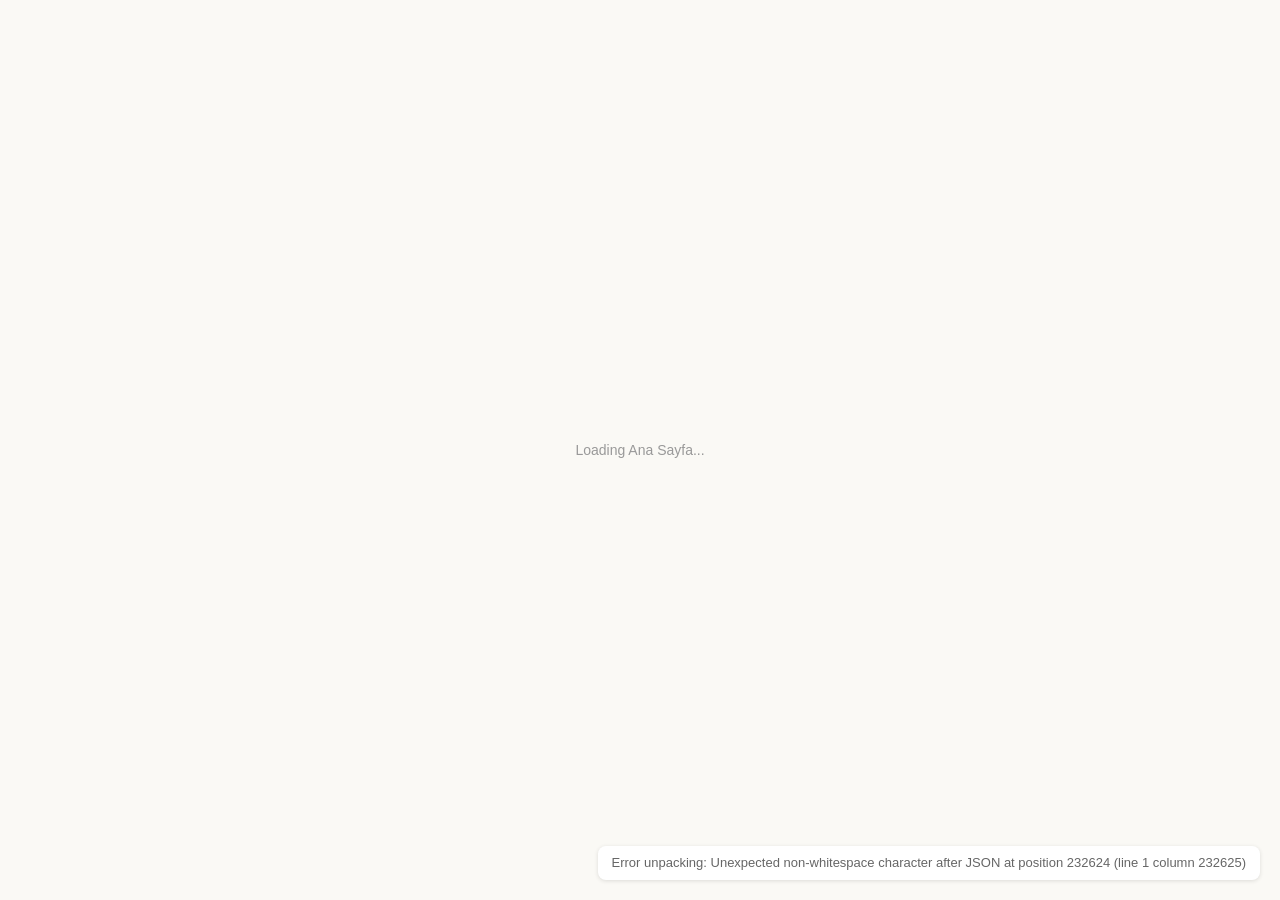
==== commit adf89122: "Fix featured artwork carousel controls" ====
--- a/index.html
+++ b/index.html
@@ -580,6 +580,6 @@
 []
   </script>
 
-  <script type="__bundler/template">"<!DOCTYPE html>\n<html lang=\"tr\"><head>\n<meta charset=\"utf-8\"><meta name=\"viewport\" content=\"width=device-width, initial-scale=1\"><meta name=\"description\" content=\"Perihan Baktaş el yapımı, bahardan ilham alan tablolarını keşfedin.\">\n<title>Perihan Baktaş | Sanat Atölyesi</title>\n<script src=\"9ed3e248-8850-4555-afe6-fad73b9c22c9\"><\/script>\n<meta name=\"hz:slide-selector\" content=\"[data-canvas-width]\"><meta name=\"hz:canvas-width\" content=\"1440\"><meta name=\"hz:canvas-height\" content=\"1560\"></head>\n<body data-canvas-width=\"1440\" data-canvas-height=\"1560\" data-document-role=\"page\" data-label=\"Ana Sayfa\">\n<x-dc>\n<helmet>\n<style>/* cyrillic-ext */\n@font-face {\n  font-family: 'Great Vibes';\n  font-style: normal;\n  font-weight: 400;\n  font-display: swap;\n  src: url(https://fonts.gstatic.com/s/greatvibes/v21/RWmMoKWR9v4ksMfaWd_JN9XIiaQ6DQ.woff2) format('woff2');\n  unicode-range: U+0460-052F, U+1C80-1C8A, U+20B4, U+2DE0-2DFF, U+A640-A69F, U+FE2E-FE2F;\n}\n/* cyrillic */\n@font-face {\n  font-family: 'Great Vibes';\n  font-style: normal;\n  font-weight: 400;\n  font-display: swap;\n  src: url(https://fonts.gstatic.com/s/greatvibes/v21/RWmMoKWR9v4ksMfaWd_JN9XBiaQ6DQ.woff2) format('woff2');\n  unicode-range: U+0301, U+0400-045F, U+0490-0491, U+04B0-04B1, U+2116;\n}\n/* greek-ext */\n@font-face {\n  font-family: 'Great Vibes';\n  font-style: normal;\n  font-weight: 400;\n  font-display: swap;\n  src: url(https://fonts.gstatic.com/s/greatvibes/v21/RWmMoKWR9v4ksMfaWd_JN9XJiaQ6DQ.woff2) format('woff2');\n  unicode-range: U+1F00-1FFF;\n}\n/* vietnamese */\n@font-face {\n  font-family: 'Great Vibes';\n  font-style: normal;\n  font-weight: 400;\n  font-display: swap;\n  src: url(https://fonts.gstatic.com/s/greatvibes/v21/RWmMoKWR9v4ksMfaWd_JN9XKiaQ6DQ.woff2) format('woff2');\n  unicode-range: U+0102-0103, U+0110-0111, U+0128-0129, U+0168-0169, U+01A0-01A1, U+01AF-01B0, U+0300-0301, U+0303-0304, U+0308-0309, U+0323, U+0329, U+1EA0-1EF9, U+20AB;\n}\n/* latin-ext */\n@font-face {\n  font-family: 'Great Vibes';\n  font-style: normal;\n  font-weight: 400;\n  font-display: swap;\n  src: url(\"e0b7b960-45b9-4e95-8e4d-c43132293249\") format('woff2');\n  unicode-range: U+0100-02BA, U+02BD-02C5, U+02C7-02CC, U+02CE-02D7, U+02DD-02FF, U+0304, U+0308, U+0329, U+1D00-1DBF, U+1E00-1E9F, U+1EF2-1EFF, U+2020, U+20A0-20AB, U+20AD-20C4, U+2113, U+2C60-2C7F, U+A720-A7FF;\n}\n/* latin */\n@font-face {\n  font-family: 'Great Vibes';\n  font-style: normal;\n  font-weight: 400;\n  font-display: swap;\n  src: url(\"3119675b-628e-49d8-b77d-a6fd546ca265\") format('woff2');\n  unicode-range: U+0000-00FF, U+0131, U+0152-0153, U+02BB-02BC, U+02C6, U+02DA, U+02DC, U+0304, U+0308, U+0329, U+2000-206F, U+20AC, U+2122, U+2191, U+2193, U+2212, U+2215, U+FEFF, U+FFFD;\n}\n/* cyrillic-ext */\n@font-face {\n  font-family: 'Nunito';\n  font-style: normal;\n  font-weight: 400;\n  font-display: swap;\n  src: url(https://fonts.gstatic.com/s/nunito/v32/XRXV3I6Li01BKofIOOaBXso.woff2) format('woff2');\n  unicode-range: U+0460-052F, U+1C80-1C8A, U+20B4, U+2DE0-2DFF, U+A640-A69F, U+FE2E-FE2F;\n}\n/* cyrillic */\n@font-face {\n  font-family: 'Nunito';\n  font-style: normal;\n  font-weight: 400;\n  font-display: swap;\n  src: url(https://fonts.gstatic.com/s/nunito/v32/XRXV3I6Li01BKofIMeaBXso.woff2) format('woff2');\n  unicode-range: U+0301, U+0400-045F, U+0490-0491, U+04B0-04B1, U+2116;\n}\n/* vietnamese */\n@font-face {\n  font-family: 'Nunito';\n  font-style: normal;\n  font-weight: 400;\n  font-display: swap;\n  src: url(https://fonts.gstatic.com/s/nunito/v32/XRXV3I6Li01BKofIOuaBXso.woff2) format('woff2');\n  unicode-range: U+0102-0103, U+0110-0111, U+0128-0129, U+0168-0169, U+01A0-01A1, U+01AF-01B0, U+0300-0301, U+0303-0304, U+0308-0309, U+0323, U+0329, U+1EA0-1EF9, U+20AB;\n}\n/* latin-ext */\n@font-face {\n  font-family: 'Nunito';\n  font-style: normal;\n  font-weight: 400;\n  font-display: swap;\n  src: url(\"85607789-169b-43d6-b6f0-4b439fdc55f8\") format('woff2');\n  unicode-range: U+0100-02BA, U+02BD-02C5, U+02C7-02CC, U+02CE-02D7, U+02DD-02FF, U+0304, U+0308, U+0329, U+1D00-1DBF, U+1E00-1E9F, U+1EF2-1EFF, U+2020, U+20A0-20AB, U+20AD-20C4, U+2113, U+2C60-2C7F, U+A720-A7FF;\n}\n/* latin */\n@font-face {\n  font-family: 'Nunito';\n  font-style: normal;\n  font-weight: 400;\n  font-display: swap;\n  src: url(\"291f5f33-8a52-4a41-b9c2-de951fec0896\") format('woff2');\n  unicode-range: U+0000-00FF, U+0131, U+0152-0153, U+02BB-02BC, U+02C6, U+02DA, U+02DC, U+0304, U+0308, U+0329, U+2000-206F, U+20AC, U+2122, U+2191, U+2193, U+2212, U+2215, U+FEFF, U+FFFD;\n}\n/* cyrillic-ext */\n@font-face {\n  font-family: 'Nunito';\n  font-style: normal;\n  font-weight: 600;\n  font-display: swap;\n  src: url(https://fonts.gstatic.com/s/nunito/v32/XRXV3I6Li01BKofIOOaBXso.woff2) format('woff2');\n  unicode-range: U+0460-052F, U+1C80-1C8A, U+20B4, U+2DE0-2DFF, U+A640-A69F, U+FE2E-FE2F;\n}\n/* cyrillic */\n@font-face {\n  font-family: 'Nunito';\n  font-style: normal;\n  font-weight: 600;\n  font-display: swap;\n  src: url(https://fonts.gstatic.com/s/nunito/v32/XRXV3I6Li01BKofIMeaBXso.woff2) format('woff2');\n  unicode-range: U+0301, U+0400-045F, U+0490-0491, U+04B0-04B1, U+2116;\n}\n/* vietnamese */\n@font-face {\n  font-family: 'Nunito';\n  font-style: normal;\n  font-weight: 600;\n  font-display: swap;\n  src: url(https://fonts.gstatic.com/s/nunito/v32/XRXV3I6Li01BKofIOuaBXso.woff2) format('woff2');\n  unicode-range: U+0102-0103, U+0110-0111, U+0128-0129, U+0168-0169, U+01A0-01A1, U+01AF-01B0, U+0300-0301, U+0303-0304, U+0308-0309, U+0323, U+0329, U+1EA0-1EF9, U+20AB;\n}\n/* latin-ext */\n@font-face {\n  font-family: 'Nunito';\n  font-style: normal;\n  font-weight: 600;\n  font-display: swap;\n  src: url(\"85607789-169b-43d6-b6f0-4b439fdc55f8\") format('woff2');\n  unicode-range: U+0100-02BA, U+02BD-02C5, U+02C7-02CC, U+02CE-02D7, U+02DD-02FF, U+0304, U+0308, U+0329, U+1D00-1DBF, U+1E00-1E9F, U+1EF2-1EFF, U+2020, U+20A0-20AB, U+20AD-20C4, U+2113, U+2C60-2C7F, U+A720-A7FF;\n}\n/* latin */\n@font-face {\n  font-family: 'Nunito';\n  font-style: normal;\n  font-weight: 600;\n  font-display: swap;\n  src: url(\"291f5f33-8a52-4a41-b9c2-de951fec0896\") format('woff2');\n  unicode-range: U+0000-00FF, U+0131, U+0152-0153, U+02BB-02BC, U+02C6, U+02DA, U+02DC, U+0304, U+0308, U+0329, U+2000-206F, U+20AC, U+2122, U+2191, U+2193, U+2212, U+2215, U+FEFF, U+FFFD;\n}\n/* cyrillic-ext */\n@font-face {\n  font-family: 'Nunito';\n  font-style: normal;\n  font-weight: 700;\n  font-display: swap;\n  src: url(https://fonts.gstatic.com/s/nunito/v32/XRXV3I6Li01BKofIOOaBXso.woff2) format('woff2');\n  unicode-range: U+0460-052F, U+1C80-1C8A, U+20B4, U+2DE0-2DFF, U+A640-A69F, U+FE2E-FE2F;\n}\n/* cyrillic */\n@font-face {\n  font-family: 'Nunito';\n  font-style: normal;\n  font-weight: 700;\n  font-display: swap;\n  src: url(https://fonts.gstatic.com/s/nunito/v32/XRXV3I6Li01BKofIMeaBXso.woff2) format('woff2');\n  unicode-range: U+0301, U+0400-045F, U+0490-0491, U+04B0-04B1, U+2116;\n}\n/* vietnamese */\n@font-face {\n  font-family: 'Nunito';\n  font-style: normal;\n  font-weight: 700;\n  font-display: swap;\n  src: url(https://fonts.gstatic.com/s/nunito/v32/XRXV3I6Li01BKofIOuaBXso.woff2) format('woff2');\n  unicode-range: U+0102-0103, U+0110-0111, U+0128-0129, U+0168-0169, U+01A0-01A1, U+01AF-01B0, U+0300-0301, U+0303-0304, U+0308-0309, U+0323, U+0329, U+1EA0-1EF9, U+20AB;\n}\n/* latin-ext */\n@font-face {\n  font-family: 'Nunito';\n  font-style: normal;\n  font-weight: 700;\n  font-display: swap;\n  src: url(\"85607789-169b-43d6-b6f0-4b439fdc55f8\") format('woff2');\n  unicode-range: U+0100-02BA, U+02BD-02C5, U+02C7-02CC, U+02CE-02D7, U+02DD-02FF, U+0304, U+0308, U+0329, U+1D00-1DBF, U+1E00-1E9F, U+1EF2-1EFF, U+2020, U+20A0-20AB, U+20AD-20C4, U+2113, U+2C60-2C7F, U+A720-A7FF;\n}\n/* latin */\n@font-face {\n  font-family: 'Nunito';\n  font-style: normal;\n  font-weight: 700;\n  font-display: swap;\n  src: url(\"291f5f33-8a52-4a41-b9c2-de951fec0896\") format('woff2');\n  unicode-range: U+0000-00FF, U+0131, U+0152-0153, U+02BB-02BC, U+02C6, U+02DA, U+02DC, U+0304, U+0308, U+0329, U+2000-206F, U+20AC, U+2122, U+2191, U+2193, U+2212, U+2215, U+FEFF, U+FFFD;\n}\n/* cyrillic-ext */\n@font-face {\n  font-family: 'Nunito';\n  font-style: normal;\n  font-weight: 800;\n  font-display: swap;\n  src: url(https://fonts.gstatic.com/s/nunito/v32/XRXV3I6Li01BKofIOOaBXso.woff2) format('woff2');\n  unicode-range: U+0460-052F, U+1C80-1C8A, U+20B4, U+2DE0-2DFF, U+A640-A69F, U+FE2E-FE2F;\n}\n/* cyrillic */\n@font-face {\n  font-family: 'Nunito';\n  font-style: normal;\n  font-weight: 800;\n  font-display: swap;\n  src: url(https://fonts.gstatic.com/s/nunito/v32/XRXV3I6Li01BKofIMeaBXso.woff2) format('woff2');\n  unicode-range: U+0301, U+0400-045F, U+0490-0491, U+04B0-04B1, U+2116;\n}\n/* vietnamese */\n@font-face {\n  font-family: 'Nunito';\n  font-style: normal;\n  font-weight: 800;\n  font-display: swap;\n  src: url(https://fonts.gstatic.com/s/nunito/v32/XRXV3I6Li01BKofIOuaBXso.woff2) format('woff2');\n  unicode-range: U+0102-0103, U+0110-0111, U+0128-0129, U+0168-0169, U+01A0-01A1, U+01AF-01B0, U+0300-0301, U+0303-0304, U+0308-0309, U+0323, U+0329, U+1EA0-1EF9, U+20AB;\n}\n/* latin-ext */\n@font-face {\n  font-family: 'Nunito';\n  font-style: normal;\n  font-weight: 800;\n  font-display: swap;\n  src: url(\"85607789-169b-43d6-b6f0-4b439fdc55f8\") format('woff2');\n  unicode-range: U+0100-02BA, U+02BD-02C5, U+02C7-02CC, U+02CE-02D7, U+02DD-02FF, U+0304, U+0308, U+0329, U+1D00-1DBF, U+1E00-1E9F, U+1EF2-1EFF, U+2020, U+20A0-20AB, U+20AD-20C4, U+2113, U+2C60-2C7F, U+A720-A7FF;\n}\n/* latin */\n@font-face {\n  font-family: 'Nunito';\n  font-style: normal;\n  font-weight: 800;\n  font-display: swap;\n  src: url(\"291f5f33-8a52-4a41-b9c2-de951fec0896\") format('woff2');\n  unicode-range: U+0000-00FF, U+0131, U+0152-0153, U+02BB-02BC, U+02C6, U+02DA, U+02DC, U+0304, U+0308, U+0329, U+2000-206F, U+20AC, U+2122, U+2191, U+2193, U+2212, U+2215, U+FEFF, U+FFFD;\n}\n/* cyrillic */\n@font-face {\n  font-family: 'Playfair Display';\n  font-style: normal;\n  font-weight: 500;\n  font-display: swap;\n  src: url(https://fonts.gstatic.com/s/playfairdisplay/v40/nuFiD-vYSZviVYUb_rj3ij__anPXDTjYgFE_.woff2) format('woff2');\n  unicode-range: U+0301, U+0400-045F, U+0490-0491, U+04B0-04B1, U+2116;\n}\n/* vietnamese */\n@font-face {\n  font-family: 'Playfair Display';\n  font-style: normal;\n  font-weight: 500;\n  font-display: swap;\n  src: url(https://fonts.gstatic.com/s/playfairdisplay/v40/nuFiD-vYSZviVYUb_rj3ij__anPXDTPYgFE_.woff2) format('woff2');\n  unicode-range: U+0102-0103, U+0110-0111, U+0128-0129, U+0168-0169, U+01A0-01A1, U+01AF-01B0, U+0300-0301, U+0303-0304, U+0308-0309, U+0323, U+0329, U+1EA0-1EF9, U+20AB;\n}\n/* latin-ext */\n@font-face {\n  font-family: 'Playfair Display';\n  font-style: normal;\n  font-weight: 500;\n  font-display: swap;\n  src: url(https://fonts.gstatic.com/s/playfairdisplay/v40/nuFiD-vYSZviVYUb_rj3ij__anPXDTLYgFE_.woff2) format('woff2');\n  unicode-range: U+0100-02BA, U+02BD-02C5, U+02C7-02CC, U+02CE-02D7, U+02DD-02FF, U+0304, U+0308, U+0329, U+1D00-1DBF, U+1E00-1E9F, U+1EF2-1EFF, U+2020, U+20A0-20AB, U+20AD-20C4, U+2113, U+2C60-2C7F, U+A720-A7FF;\n}\n/* latin */\n@font-face {\n  font-family: 'Playfair Display';\n  font-style: normal;\n  font-weight: 500;\n  font-display: swap;\n  src: url(https://fonts.gstatic.com/s/playfairdisplay/v40/nuFiD-vYSZviVYUb_rj3ij__anPXDTzYgA.woff2) format('woff2');\n  unicode-range: U+0000-00FF, U+0131, U+0152-0153, U+02BB-02BC, U+02C6, U+02DA, U+02DC, U+0304, U+0308, U+0329, U+2000-206F, U+20AC, U+2122, U+2191, U+2193, U+2212, U+2215, U+FEFF, U+FFFD;\n}\n/* cyrillic */\n@font-face {\n  font-family: 'Playfair Display';\n  font-style: normal;\n  font-weight: 600;\n  font-display: swap;\n  src: url(https://fonts.gstatic.com/s/playfairdisplay/v40/nuFiD-vYSZviVYUb_rj3ij__anPXDTjYgFE_.woff2) format('woff2');\n  unicode-range: U+0301, U+0400-045F, U+0490-0491, U+04B0-04B1, U+2116;\n}\n/* vietnamese */\n@font-face {\n  font-family: 'Playfair Display';\n  font-style: normal;\n  font-weight: 600;\n  font-display: swap;\n  src: url(https://fonts.gstatic.com/s/playfairdisplay/v40/nuFiD-vYSZviVYUb_rj3ij__anPXDTPYgFE_.woff2) format('woff2');\n  unicode-range: U+0102-0103, U+0110-0111, U+0128-0129, U+0168-0169, U+01A0-01A1, U+01AF-01B0, U+0300-0301, U+0303-0304, U+0308-0309, U+0323, U+0329, U+1EA0-1EF9, U+20AB;\n}\n/* latin-ext */\n@font-face {\n  font-family: 'Playfair Display';\n  font-style: normal;\n  font-weight: 600;\n  font-display: swap;\n  src: url(https://fonts.gstatic.com/s/playfairdisplay/v40/nuFiD-vYSZviVYUb_rj3ij__anPXDTLYgFE_.woff2) format('woff2');\n  unicode-range: U+0100-02BA, U+02BD-02C5, U+02C7-02CC, U+02CE-02D7, U+02DD-02FF, U+0304, U+0308, U+0329, U+1D00-1DBF, U+1E00-1E9F, U+1EF2-1EFF, U+2020, U+20A0-20AB, U+20AD-20C4, U+2113, U+2C60-2C7F, U+A720-A7FF;\n}\n/* latin */\n@font-face {\n  font-family: 'Playfair Display';\n  font-style: normal;\n  font-weight: 600;\n  font-display: swap;\n  src: url(https://fonts.gstatic.com/s/playfairdisplay/v40/nuFiD-vYSZviVYUb_rj3ij__anPXDTzYgA.woff2) format('woff2');\n  unicode-range: U+0000-00FF, U+0131, U+0152-0153, U+02BB-02BC, U+02C6, U+02DA, U+02DC, U+0304, U+0308, U+0329, U+2000-206F, U+20AC, U+2122, U+2191, U+2193, U+2212, U+2215, U+FEFF, U+FFFD;\n}\n</style>\n<style>\nbody{margin:0;font-family:'Nunito',sans-serif;color:#44364a;background:#fff8f3}\n*{box-sizing:border-box}.sf{font-family:'Playfair Display',serif}.sc{font-family:'Great Vibes',cursive;color:#8a4a7a}\n.pg{position:relative;overflow:hidden;background:radial-gradient(circle at 8% 0,#fde4ec,transparent 40%),radial-gradient(circle at 100% 70%,#e3f1e6,transparent 45%),radial-gradient(circle at 90% 20%,#ece3f6,transparent 35%),#fff8f3}\n.pt{position:absolute;top:-30px;width:13px;height:17px;background:#f6b5ca;border-radius:80% 0 80% 0;opacity:.75;animation:fall 14s linear infinite;pointer-events:none;z-index:1}\n@keyframes fall{0%{transform:translate(0,0) rotate(0)}50%{transform:translate(40px,600px) rotate(200deg)}100%{transform:translate(-30px,1250px) rotate(420deg)}}\n@media (prefers-reduced-motion:reduce){.pt{animation:none;top:40px}}\n.nav{position:relative;z-index:3;display:flex;align-items:center;justify-content:space-between;padding:18px 48px;flex-wrap:wrap;gap:12px}\n.nav ul{display:flex;gap:32px;list-style:none;margin:0;padding:0;font-weight:600;font-size:15px}.nav a{color:#44364a;text-decoration:none}\n.logo{font-size:27px;color:#6b3a62;line-height:1}.logo small{display:block;font:600 10px Nunito;letter-spacing:.22em;color:#a58aa0;margin-top:5px}\n.btn{display:inline-block;padding:13px 28px;border-radius:999px;font-weight:700;font-size:15px;text-decoration:none;background:#8a4a7a;color:#fff;box-shadow:0 6px 16px rgba(138,74,122,.25)}\n.btn.o{background:rgba(255,255,255,.7);border:1.5px solid #8a4a7a;color:#8a4a7a;box-shadow:none}.btn.g{background:#2f8f5b;box-shadow:0 6px 16px rgba(47,143,91,.25)}\n.grid{display:grid;gap:24px}.card{background:#fff;border-radius:22px;padding:10px;box-shadow:0 8px 28px rgba(200,120,160,.16);border:1px solid #fbe3ec}\n.art{border-radius:16px;aspect-ratio:4/3;position:relative;overflow:hidden}.chip{position:absolute;left:10px;top:10px;background:rgba(255,255,255,.88);color:#8a4a7a;font-size:12px;font-weight:800;padding:3px 10px;border-radius:999px;z-index:2}\n.ct{padding:12px 8px 8px;text-align:center}.ct b{font-size:17px;display:block;color:#3f5a46}.ct span{font-size:13px;color:#8a7a8f}.ct .pr{font-weight:800;color:#8a4a7a;font-size:18px;margin:6px 0 12px;display:block}.ct .btn{display:block;padding:10px;font-size:14px}\n.ft{display:flex;align-items:center;gap:12px;font-size:14px}.ft i{width:54px;height:54px;border-radius:50%;background:#fde8f0;display:flex;align-items:center;justify-content:center;flex:none}.ft b{display:block;color:#3f5a46}.ft span{color:#8a7a8f;font-size:13px}\n.old{color:#a89aab;font-weight:600;font-size:14px;margin-right:7px;text-decoration:line-through}\n.herobg{background:linear-gradient(90deg,#fff8f3 0,#fff8f3 38%,rgba(255,248,243,0) 52%),url(\"75226ce7-fcbc-43ef-b93d-64f677de0085\") right center/cover no-repeat}\n.soc{display:flex;gap:10px;justify-content:center;flex-wrap:wrap;margin-top:22px}.soc a{color:#fff;text-decoration:none;font:700 13px Nunito,sans-serif;padding:9px 16px;border-radius:999px;box-shadow:0 4px 12px rgba(0,0,0,.12)}\n@keyframes drift{from{transform:translateX(0)}to{transform:translateX(-50%)}}\n.fw:hover .ftt{animation-play-state:paused}\n.ttl{display:flex;align-items:center;justify-content:center;gap:12px}\n.foot{position:relative;background:linear-gradient(180deg,#fdeaf1,#f7d6e4);text-align:center;padding:44px 24px 40px;color:#6b3a62}\n</style>\n<style>\n:root {\n  --paper: #fcf9f4;\n  --paper-deep: #f5eee6;\n  --ink: #302a34;\n  --muted: #766d77;\n  --plum: #76516b;\n  --plum-deep: #5f3d54;\n  --leaf: #456452;\n  --rose: #cb8297;\n  --line: #e9ded6;\n  --card-shadow: 0 18px 44px rgba(75, 55, 65, .09);\n}\n\nhtml {\n  scroll-behavior: smooth;\n  scroll-padding-top: 92px;\n  background: var(--paper);\n}\n\nbody {\n  margin: 0 !important;\n  min-width: 320px;\n  color: var(--ink) !important;\n  background: var(--paper) !important;\n  font-family: 'Nunito', 'Segoe UI', sans-serif !important;\n  -webkit-font-smoothing: antialiased;\n}\n\n*, *::before, *::after { box-sizing: border-box; }\n\na { -webkit-tap-highlight-color: transparent; }\na:focus-visible, button:focus-visible, summary:focus-visible {\n  outline: 3px solid rgba(203, 130, 151, .7);\n  outline-offset: 4px;\n}\n\n.pg {\n  width: 100%;\n  min-height: 100vh;\n  overflow: hidden;\n  isolation: isolate;\n  color: var(--ink) !important;\n  background:\n    radial-gradient(ellipse at 6% 4%, rgba(232, 198, 202, .28), transparent 30rem),\n    radial-gradient(ellipse at 96% 47%, rgba(191, 208, 186, .22), transparent 34rem),\n    var(--paper) !important;\n}\n\n.sf { font-family: 'Palatino Linotype', 'Book Antiqua', Georgia, serif !important; }\n.sc { color: var(--plum) !important; }\n\n/* Calm, sticky navigation keeps the artist's spring palette in view. */\n.nav {\n  position: sticky !important;\n  top: 0;\n  z-index: 30 !important;\n  width: 100%;\n  min-height: 82px;\n  padding: 13px clamp(20px, 5.5vw, 82px) !important;\n  gap: 18px 28px !important;\n  background: rgba(252, 249, 244, .92);\n  border-bottom: 1px solid rgba(118, 81, 107, .12);\n  box-shadow: 0 8px 28px rgba(55, 42, 51, .045);\n  -webkit-backdrop-filter: blur(16px);\n  backdrop-filter: blur(16px);\n}\n\n.logo {\n  color: var(--plum-deep) !important;\n  font-size: 26px !important;\n  letter-spacing: -.045em;\n}\n\n.logo small {\n  margin-top: 7px !important;\n  color: #8c7986 !important;\n  font-size: 9px !important;\n  letter-spacing: .2em !important;\n}\n\n.nav ul {\n  gap: clamp(16px, 2.6vw, 38px) !important;\n  font-size: 14px !important;\n  letter-spacing: .015em;\n}\n\n.nav ul a {\n  position: relative;\n  padding: 10px 0;\n  color: #524850 !important;\n  transition: color .22s ease;\n}\n\n.nav ul a::after {\n  position: absolute;\n  right: 0;\n  bottom: 3px;\n  left: 0;\n  height: 1px;\n  content: '';\n  background: var(--rose);\n  transform: scaleX(0);\n  transform-origin: left;\n  transition: transform .22s ease;\n}\n\n.nav ul a:hover { color: var(--plum-deep) !important; }\n.nav ul a:hover::after { transform: scaleX(1); }\n\n/* The original blossom studio photograph remains the focal point. */\n.herobg {\n  min-height: min(690px, calc(100vh - 82px)) !important;\n  padding: clamp(72px, 8.5vw, 128px) clamp(24px, 7vw, 104px) !important;\n  align-items: center !important;\n  justify-content: flex-start !important;\n  background-image:\n    linear-gradient(90deg, rgba(252,249,244,.99) 0%, rgba(252,249,244,.97) 34%, rgba(252,249,244,.82) 48%, rgba(252,249,244,.20) 74%, rgba(252,249,244,.02) 100%),\n    url(\"75226ce7-fcbc-43ef-b93d-64f677de0085\") !important;\n  background-position: center, right center !important;\n  background-size: cover !important;\n}\n\n.herobg > div:first-child {\n  width: min(590px, 55%);\n  max-width: 590px !important;\n  padding: 18px 0 22px !important;\n  animation: hero-arrive .75s cubic-bezier(.2,.7,.2,1) both;\n}\n\n.herobg > div[style*=\"display:none\"] { display: none !important; }\n\n.herobg h1 {\n  margin: 0 !important;\n  color: #354d41 !important;\n  font-size: clamp(42px, 5vw, 72px) !important;\n  line-height: 1.04 !important;\n  letter-spacing: -.045em;\n  text-wrap: balance;\n}\n\n.herobg .sc {\n  margin: 14px 0 20px !important;\n  color: var(--plum) !important;\n  font-size: clamp(34px, 3.5vw, 50px) !important;\n  line-height: 1.15;\n}\n\n.herobg p {\n  max-width: 480px;\n  color: #5e555f !important;\n  font-size: 16px !important;\n  line-height: 1.8 !important;\n}\n\n.btn {\n  min-height: 48px;\n  padding: 13px 23px !important;\n  border: 1px solid transparent;\n  border-radius: 999px !important;\n  background: var(--plum) !important;\n  box-shadow: 0 9px 22px rgba(118, 81, 107, .2) !important;\n  color: #fff !important;\n  font-size: 14px !important;\n  letter-spacing: .015em;\n  transition: background .2s ease, color .2s ease, border-color .2s ease, box-shadow .2s ease, transform .2s ease;\n}\n\n.btn:hover {\n  background: var(--plum-deep) !important;\n  box-shadow: 0 12px 25px rgba(95, 61, 84, .24) !important;\n  transform: translateY(-2px);\n}\n\n.btn.o {\n  border-color: rgba(118, 81, 107, .4) !important;\n  background: rgba(255, 255, 255, .58) !important;\n  box-shadow: none !important;\n  color: var(--plum-deep) !important;\n}\n\n.btn.o:hover { background: #fff !important; border-color: var(--plum) !important; }\n.btn.g { background: var(--leaf) !important; box-shadow: 0 8px 18px rgba(69, 100, 82, .16) !important; }\n.btn.g:hover { background: #354e3f !important; }\n\n/* Section rhythm, artwork cards and supporting details. */\n.pg > div[style*=\"padding:30px 64px 30px\"] {\n  max-width: 1360px;\n  margin: 0 auto;\n  padding: 40px clamp(20px, 5.5vw, 80px) 42px !important;\n}\n\n.ttl { gap: 14px !important; }\n.ttl svg { opacity: .76; }\n.ttl h2, .pg h2.sf {\n  color: #354d41 !important;\n  font-size: clamp(27px, 3vw, 36px) !important;\n  letter-spacing: -.035em;\n}\n\n.pg .ttl + div,\n.pg h2 + div { color: var(--muted) !important; }\n\n.grid { gap: 22px !important; }\n.grid[style*=\"grid-template-columns\"] {\n  grid-template-columns: repeat(auto-fill, minmax(min(100%, 232px), 1fr)) !important;\n}\n\n.card {\n  overflow: hidden;\n  padding: 9px !important;\n  border: 1px solid var(--line) !important;\n  border-radius: 18px !important;\n  background: rgba(255,255,255,.94) !important;\n  box-shadow: var(--card-shadow) !important;\n  transition: box-shadow .24s ease, border-color .24s ease, transform .24s ease;\n}\n\n.card:hover {\n  border-color: #d8bdc5 !important;\n  box-shadow: 0 24px 52px rgba(75, 55, 65, .15) !important;\n  transform: translateY(-5px);\n}\n\n.art {\n  aspect-ratio: 1.12 / 1 !important;\n  border-radius: 12px !important;\n  background-color: #f2e8e8;\n}\n\n.art svg { filter: drop-shadow(0 5px 7px rgba(83, 53, 66, .12)); }\n\n.chip {\n  top: 12px !important;\n  left: 12px !important;\n  padding: 5px 11px !important;\n  border: 1px solid rgba(255,255,255,.72);\n  background: rgba(255, 252, 249, .9) !important;\n  color: var(--plum-deep) !important;\n  font-size: 10px !important;\n  letter-spacing: .09em;\n  box-shadow: 0 3px 10px rgba(55, 42, 51, .08);\n  -webkit-backdrop-filter: blur(8px);\n  backdrop-filter: blur(8px);\n}\n\n.ct { padding: 14px 9px 9px !important; }\n.ct b { color: #374f42 !important; font-size: 16px !important; }\n.ct > span { color: var(--muted) !important; font-size: 12px !important; }\n.ct .pr { margin: 8px 0 13px !important; color: var(--plum-deep) !important; font-size: 18px !important; }\n.ct .old { color: #a69ba1 !important; }\n.ct .btn { width: 100%; padding: 10px 12px !important; font-size: 12px !important; }\n\n.fw {\n  margin-top: 8px;\n  padding: 12px 0 28px !important;\n  -webkit-mask-image: linear-gradient(90deg, transparent, #000 3%, #000 97%, transparent);\n  mask-image: linear-gradient(90deg, transparent, #000 3%, #000 97%, transparent);\n}\n\n.fw .card { flex-basis: 250px !important; }\n.fw > button[aria-label=\"Önceki\"] { left: 10px !important; right: auto !important; }\n.fw > button[aria-label=\"Sonraki\"] { left: auto !important; right: 10px !important; }\n.fw > button {\n  width: 42px !important;\n  height: 42px !important;\n  border-color: rgba(118, 81, 107, .22) !important;\n  background: rgba(255,255,255,.94) !important;\n  color: var(--plum-deep) !important;\n  box-shadow: 0 6px 16px rgba(55,42,51,.1) !important;\n}\n\n.ft {\n  min-height: 72px;\n  padding: 8px 6px;\n  color: var(--ink) !important;\n}\n\n.ft i { background: #f4e8e6 !important; }\n.ft b { color: #3c5547 !important; font-size: 14px; }\n.ft span { color: var(--muted) !important; }\n\n.foot {\n  margin-top: 8px;\n  padding: 68px 24px 52px !important;\n  border-top: 1px solid rgba(118,81,107,.14);\n  background:\n    radial-gradient(ellipse at 50% 0%, rgba(232,198,202,.55), transparent 65%),\n    #f3e9e5 !important;\n  color: var(--plum-deep) !important;\n}\n\n.foot .sc { color: var(--plum-deep) !important; }\n.foot p { color: #665a63; }\n.soc { gap: 9px !important; }\n.soc a { padding: 9px 14px !important; box-shadow: 0 5px 13px rgba(55,42,51,.12) !important; transition: transform .2s ease, box-shadow .2s ease; }\n.soc a:hover { box-shadow: 0 9px 18px rgba(55,42,51,.18) !important; transform: translateY(-2px); }\n\n@keyframes hero-arrive {\n  from { opacity: 0; transform: translateY(12px); }\n  to { opacity: 1; transform: translateY(0); }\n}\n\n@media (max-width: 900px) {\n  .nav { min-height: 76px; padding-inline: 24px !important; }\n  .herobg {\n    min-height: 590px !important;\n    padding-inline: clamp(24px, 5vw, 52px) !important;\n    background-position: center, 63% center !important;\n  }\n  .herobg > div:first-child { width: min(540px, 65%); }\n}\n\n@media (max-width: 680px) {\n  html { scroll-padding-top: 116px; }\n  .nav {\n    position: sticky !important;\n    min-height: 0;\n    padding: 12px 18px 10px !important;\n    gap: 8px 12px !important;\n  }\n  .logo { font-size: 23px !important; }\n  .logo small { font-size: 8px !important; }\n  .logo .sc { font-size: 21px !important; }\n  .nav ul {\n    width: 100%;\n    justify-content: space-between;\n    gap: 10px !important;\n    margin: 0 !important;\n    font-size: 12px !important;\n  }\n  .nav ul a { padding: 7px 0; }\n  .herobg {\n    min-height: 610px !important;\n    padding: 54px 22px 68px !important;\n    align-items: flex-start !important;\n    background-image:\n      linear-gradient(180deg, rgba(252,249,244,.98) 0%, rgba(252,249,244,.94) 45%, rgba(252,249,244,.58) 72%, rgba(252,249,244,.08) 100%),\n      url(\"75226ce7-fcbc-43ef-b93d-64f677de0085\") !important;\n    background-position: center, 66% center !important;\n  }\n  .herobg > div:first-child { width: 100%; max-width: 540px !important; padding: 8px 0 0 !important; }\n  .herobg h1 { font-size: clamp(39px, 10vw, 54px) !important; }\n  .herobg .sc { font-size: clamp(32px, 8vw, 42px) !important; }\n  .herobg p { max-width: 470px; font-size: 15px !important; }\n  .herobg > div:first-child > div:last-child { gap: 10px !important; }\n  .btn { padding: 12px 17px !important; font-size: 13px !important; }\n  .pg > div[style*=\"padding:30px 64px 30px\"] { padding: 28px 18px 30px !important; }\n  .pg .grid { gap: 14px !important; }\n  .grid[style*=\"grid-template-columns\"] { grid-template-columns: repeat(auto-fill, minmax(min(100%, 210px), 1fr)) !important; }\n  .ttl { gap: 8px !important; }\n  .ttl svg { width: 21px !important; height: 21px !important; }\n  .ttl h2, .pg h2.sf { font-size: 26px !important; }\n  .art { aspect-ratio: 1.04 / 1 !important; }\n  .fw { margin-inline: -8px; }\n  .foot { padding: 54px 20px 40px !important; }\n}\n\n@media (max-width: 420px) {\n  .nav { padding-inline: 14px !important; }\n  .nav ul { gap: 7px !important; font-size: 11px !important; }\n  .herobg { min-height: 640px !important; padding-inline: 18px !important; }\n  .herobg > div:first-child > div:last-child .btn { padding-inline: 14px !important; }\n  .grid[style*=\"grid-template-columns\"] { grid-template-columns: 1fr !important; }\n}\n\n@media (prefers-reduced-motion: reduce) {\n  html { scroll-behavior: auto; }\n  *, *::before, *::after { animation-duration: .01ms !important; animation-iteration-count: 1 !important; transition-duration: .01ms !important; }\n}\n\n</style>\n<style>\n.card-actions{display:grid;grid-template-columns:minmax(0,1fr) minmax(0,1fr);gap:8px;align-items:stretch}.card-actions .btn{display:flex!important;align-items:center;justify-content:center;min-width:0;min-height:42px;padding:9px 8px!important;font-size:12px!important;white-space:nowrap}.card-actions .inspect-btn{border:1px solid #d9c8d1!important;background:#fff!important;color:#675060!important;box-shadow:none!important;cursor:pointer}.card-actions .inspect-btn:hover{border-color:#76516b!important;background:#f7f0f3!important;color:#5f3d54!important}.art-dialog{width:min(720px,calc(100% - 28px));max-width:720px;max-height:90vh;padding:32px;border:1px solid #e9ded6;border-radius:22px;background:#fcf9f4;color:#302a34;box-shadow:0 24px 80px #302a3440}.art-dialog::backdrop{background:#20192399;backdrop-filter:blur(3px)}.art-dialog-close{position:absolute;top:10px;right:14px;width:38px;height:38px;border:0;border-radius:50%;background:#f3e9e5;color:#5f3d54;font-size:24px;cursor:pointer}.art-dialog-content{display:grid;grid-template-columns:minmax(0,1.05fr) minmax(0,.95fr);align-items:center;gap:24px;padding-top:14px}.art-dialog-content .art{width:100%;min-height:240px;aspect-ratio:1/1;border-radius:14px}.art-dialog-info h3{margin:0 0 10px;color:#354d41;font:600 26px Georgia,serif}.art-dialog-info p{margin:7px 0;color:#766d77}.art-dialog-info .dialog-price{color:#76516b;font-weight:800;font-size:20px}@media(max-width:560px){.art-dialog{padding:24px 18px}.art-dialog-content{grid-template-columns:1fr;gap:16px}.art-dialog-content .art{min-height:190px;max-height:42vh}}\n</style>\n<style>\n.pg .pt{animation-name:full-page-fall!important;animation-duration:var(--petal-duration,18s)!important;animation-timing-function:linear!important;animation-iteration-count:infinite!important;will-change:transform}@keyframes full-page-fall{0%{transform:translate3d(0,-3vh,0) rotate(0deg)}100%{transform:translate3d(34px,var(--petal-fall-distance,100vh),0) rotate(420deg)}}@media(prefers-reduced-motion:reduce){.pg .pt{animation:none!important;top:40px!important;will-change:auto}}\n</style>\n<style>\n.editorial-section{max-width:1360px;margin:0 auto;padding:42px clamp(20px,5.5vw,80px)}.section-heading{text-align:center;margin:0 auto 24px}.section-heading .eyebrow,.eyebrow{display:inline-block;color:#9a7085;font:800 10px/1.4 Nunito,sans-serif;letter-spacing:.18em;text-transform:uppercase}.section-heading h2,.inspiration-copy h2,.story-section h2{margin:8px 0;color:#354d41;font:600 clamp(28px,3vw,38px)/1.16 Georgia,serif;letter-spacing:-.03em}.section-heading p,.inspiration-copy p,.story-section p{margin:8px auto 0;color:#766d77;line-height:1.75}.editorial-grid{display:grid;grid-template-columns:repeat(auto-fit,minmax(min(100%,225px),1fr));gap:20px}.curated-grid{grid-template-columns:repeat(auto-fit,minmax(min(100%,260px),1fr));max-width:1000px;margin:auto}.collection-grid{display:grid;grid-template-columns:repeat(3,minmax(0,1fr));gap:18px}.collection-tile{position:relative;display:flex;min-height:220px;flex-direction:column;align-items:flex-start;justify-content:flex-end;overflow:hidden;padding:24px;border:1px solid #e9ded6;border-radius:20px;color:#302a34;text-decoration:none;box-shadow:0 15px 35px #4b37450e;transition:transform .22s,box-shadow .22s}.collection-tile:hover{transform:translateY(-4px);box-shadow:0 22px 44px #4b37451c}.collection-tile.flowers{background:radial-gradient(circle at 80% 15%,#f4d6df 0 12%,transparent 13%),linear-gradient(145deg,#fffaf5,#f4e5e8)}.collection-tile.landscapes{background:radial-gradient(ellipse at 82% 20%,#f0d9b9 0 12%,transparent 13%),linear-gradient(145deg,#e7f0e9,#e9e8f1)}.collection-tile.soft-colors{background:radial-gradient(circle at 80% 15%,#d8c7e7 0 12%,transparent 13%),linear-gradient(145deg,#f1eaf4,#f8ece5)}.collection-tile>span{color:#896c7e;font-size:9px;font-weight:800;letter-spacing:.15em}.collection-tile h3{margin:9px 0 5px;color:#354d41;font:600 24px Georgia,serif}.collection-tile p{max-width:300px;margin:0 0 16px;color:#6d626b;font-size:13px;line-height:1.6}.collection-tile b{color:#76516b;font-size:12px}.collection-tile i{font-style:normal;margin-left:5px}.inspiration-section{display:grid;grid-template-columns:1.1fr .9fr;align-items:stretch;max-width:1200px;margin:38px auto;padding:0 clamp(20px,5vw,60px);gap:38px}.inspiration-photo{min-height:350px;border-radius:22px;background:linear-gradient(90deg,#fcf9f400,#fcf9f422),url(\"75226ce7-fcbc-43ef-b93d-64f677de0085\") center/cover no-repeat;box-shadow:0 18px 44px #4b37451c}.inspiration-copy{align-self:center;padding:24px 0}.inspiration-copy p{max-width:480px;margin:10px 0 22px}.story-section{display:grid;grid-template-columns:90px minmax(0,720px);align-items:start;justify-content:center;gap:26px;max-width:980px;margin:50px auto;padding:48px clamp(20px,6vw,54px);border-block:1px solid #e9ded6}.story-mark{display:grid;width:76px;height:76px;place-items:center;border-radius:50%;background:#f4e8e6;color:#cb8297;font-size:42px}.story-section p{margin:10px 0}.story-section .story-signature{margin-top:18px;color:#76516b;font-family:Georgia,serif;font-size:19px;font-style:italic}.story-signature span{display:block;margin-top:5px;color:#766d77;font:600 12px Nunito,sans-serif;letter-spacing:.08em}.faq-section{max-width:900px;margin:30px auto 58px;padding:24px clamp(20px,5vw,44px)}.faq-list{display:grid;gap:10px}.faq-list details{padding:17px 19px;border:1px solid #e9ded6;border-radius:14px;background:#fffdf9}.faq-list summary{color:#405b4a;font-weight:800;cursor:pointer}.faq-list p{margin:10px 0 0;color:#766d77;line-height:1.6}@media(max-width:700px){.collection-grid{grid-template-columns:1fr}.collection-tile{min-height:190px}.inspiration-section{grid-template-columns:1fr;gap:14px;margin:24px auto}.inspiration-photo{min-height:250px}.inspiration-copy{padding:10px 4px}.story-section{grid-template-columns:1fr;gap:12px;margin:32px 18px;padding:30px 4px}.story-mark{width:58px;height:58px;font-size:32px}.faq-section{margin-bottom:38px}.editorial-section{padding-block:30px}}\n</style>\n<style>\n.fw .ftt{animation:drift 210s linear infinite;will-change:transform}.artist-signature{display:inline-block!important;margin:0 0 4px!important;color:#76516b!important;font-family:'Great Vibes',cursive!important;font-size:30px!important;font-weight:400!important;letter-spacing:0!important;text-transform:none!important;line-height:1.2!important}\n</style>\n<style>.fw .ftt{animation:drift 210s linear infinite!important;will-change:transform}</style>\n<style>\n#sold-works-grid{grid-template-columns:repeat(auto-fit,minmax(min(100%,250px),250px))!important;justify-content:center!important;margin-inline:auto!important}\n@media(max-width:560px){#sold-works-grid{grid-template-columns:minmax(0,1fr)!important}}\n</style>\n</helmet>\n<div class=\"pg\" id=\"top\"><i class=\"pt\" style=\"left:0%;animation-delay:-0.0s;animation-duration:11s\"></i><i class=\"pt\" style=\"left:83%;animation-delay:-1.7s;animation-duration:13s\"></i><i class=\"pt\" style=\"left:66%;animation-delay:-3.4s;animation-duration:15s\"></i><i class=\"pt\" style=\"left:49%;animation-delay:-5.1s;animation-duration:17s\"></i><i class=\"pt\" style=\"left:32%;animation-delay:-6.8s;animation-duration:19s\"></i><i class=\"pt\" style=\"left:15%;animation-delay:-8.5s;animation-duration:11s\"></i><i class=\"pt\" style=\"left:98%;animation-delay:-10.2s;animation-duration:13s\"></i><i class=\"pt\" style=\"left:81%;animation-delay:-11.9s;animation-duration:15s\"></i><i class=\"pt\" style=\"left:64%;animation-delay:-13.6s;animation-duration:17s\"></i><i class=\"pt\" style=\"left:47%;animation-delay:-15.3s;animation-duration:19s\"></i><i class=\"pt\" style=\"left:30%;animation-delay:-17.0s;animation-duration:11s\"></i><i class=\"pt\" style=\"left:13%;animation-delay:-18.7s;animation-duration:13s\"></i><i class=\"pt\" style=\"left:7%;animation-delay:-0.0s;animation-duration:10s\"></i><i class=\"pt\" style=\"left:48%;animation-delay:-1.3s;animation-duration:12s\"></i><i class=\"pt\" style=\"left:89%;animation-delay:-2.6s;animation-duration:14s\"></i><i class=\"pt\" style=\"left:30%;animation-delay:-3.9s;animation-duration:16s\"></i><i class=\"pt\" style=\"left:71%;animation-delay:-5.2s;animation-duration:18s\"></i><i class=\"pt\" style=\"left:12%;animation-delay:-6.5s;animation-duration:20s\"></i><i class=\"pt\" style=\"left:53%;animation-delay:-7.8s;animation-duration:10s\"></i><i class=\"pt\" style=\"left:94%;animation-delay:-9.1s;animation-duration:12s\"></i><i class=\"pt\" style=\"left:35%;animation-delay:-10.4s;animation-duration:14s\"></i><i class=\"pt\" style=\"left:76%;animation-delay:-11.7s;animation-duration:16s\"></i><div class=\"nav\"><div class=\"logo sf\">Sanat Atölyesi<small>EL YAPIMI TABLOLAR</small><span class=\"sc\" style=\"display:block;font-size:26px;color:#8a4a7a;margin-top:4px\">Perihan Baktaş</span></div><ul><li><a href=\"#top\">Ana Sayfa</a></li><li><a href=\"#eserler\">Eserler</a></li><li><a href=\"#hakkimda\">Hakkımda</a></li><li><a href=\"#iletisim\">İletişim</a></li></ul></div><div class=\"herobg\" style=\"position:relative;min-height:640px;padding:110px 64px 90px;display:flex;align-items:center;justify-content:space-between;gap:48px;flex-wrap:wrap\">\n<div style=\"max-width:560px; position:relative; z-index:2; padding: 0\"><h1 class=\"sf\" style=\"font-size:58px;line-height:1.08;margin:0;color:#3f5a46\">Sanatla Dolu<br>Huzurlu Bir Bahar</h1><div class=\"sc\" style=\"font-size:48px;margin:10px 0 18px\">Keşfet, Hisset, Sahip Ol…</div><p style=\"font-size:17px; line-height:1.7; margin:0 0 28px; color: #44364a\">İlkbaharın sakinliği, fırçanın dokunuşuyla duvarınıza gelsin. Beğendiğiniz tabloya dokunun, eser koduyla WhatsApp’tan yazın.</p><div style=\"display:flex;gap:14px;flex-wrap:wrap\"><a class=\"btn\" href=\"#eserler\">Eserleri Keşfet</a><a class=\"btn o\" href=\"#hakkimda\">Hakkımda</a></div></div>\n<div style=\"display:none\"><div style=\"background:#fff;padding:12px;border-radius:14px;transform:rotate(-3deg);box-shadow:0 24px 60px rgba(200,120,160,.35)\"><div class=\"art\" style=\"background:linear-gradient(160deg,#cfe6f7,#f9e3ea)\"><span class=\"chip\">TBL-001</span><div style=\"position:absolute;inset:0;transform:scale(.9);transform-origin:center\"><svg style=\"width:70px;height:70px;position:absolute;left:30px;top:50px;transform:rotate(10deg)\" viewBox=\"0 0 100 100\" aria-hidden=\"true\"><g fill=\"#fff\" fill-opacity=\".93\"><ellipse cx=\"50\" cy=\"26\" rx=\"15\" ry=\"24\" transform=\"rotate(0 50 50)\"></ellipse><ellipse cx=\"50\" cy=\"26\" rx=\"15\" ry=\"24\" transform=\"rotate(72 50 50)\"></ellipse><ellipse cx=\"50\" cy=\"26\" rx=\"15\" ry=\"24\" transform=\"rotate(144 50 50)\"></ellipse><ellipse cx=\"50\" cy=\"26\" rx=\"15\" ry=\"24\" transform=\"rotate(216 50 50)\"></ellipse><ellipse cx=\"50\" cy=\"26\" rx=\"15\" ry=\"24\" transform=\"rotate(288 50 50)\"></ellipse></g><circle cx=\"50\" cy=\"50\" r=\"9\" fill=\"#f6c453\"></circle></svg><svg style=\"width:58px;height:58px;position:absolute;left:100px;top:15px;transform:rotate(-15deg)\" sc-camel-view-box=\"0 0 100 100\" aria-hidden=\"true\"><g fill=\"#f9c6d6\" fill-opacity=\".93\"><ellipse cx=\"50\" cy=\"26\" rx=\"15\" ry=\"24\" transform=\"rotate(0 50 50)\"></ellipse><ellipse cx=\"50\" cy=\"26\" rx=\"15\" ry=\"24\" transform=\"rotate(72 50 50)\"></ellipse><ellipse cx=\"50\" cy=\"26\" rx=\"15\" ry=\"24\" transform=\"rotate(144 50 50)\"></ellipse><ellipse cx=\"50\" cy=\"26\" rx=\"15\" ry=\"24\" transform=\"rotate(216 50 50)\"></ellipse><ellipse cx=\"50\" cy=\"26\" rx=\"15\" ry=\"24\" transform=\"rotate(288 50 50)\"></ellipse></g><circle cx=\"50\" cy=\"50\" r=\"9\" fill=\"#f6c453\"></circle></svg><svg style=\"width:76px;height:76px;position:absolute;left:150px;top:70px;transform:rotate(30deg)\" sc-camel-view-box=\"0 0 100 100\" aria-hidden=\"true\"><g fill=\"#fff\" fill-opacity=\".93\"><ellipse cx=\"50\" cy=\"26\" rx=\"15\" ry=\"24\" transform=\"rotate(0 50 50)\"></ellipse><ellipse cx=\"50\" cy=\"26\" rx=\"15\" ry=\"24\" transform=\"rotate(72 50 50)\"></ellipse><ellipse cx=\"50\" cy=\"26\" rx=\"15\" ry=\"24\" transform=\"rotate(144 50 50)\"></ellipse><ellipse cx=\"50\" cy=\"26\" rx=\"15\" ry=\"24\" transform=\"rotate(216 50 50)\"></ellipse><ellipse cx=\"50\" cy=\"26\" rx=\"15\" ry=\"24\" transform=\"rotate(288 50 50)\"></ellipse></g><circle cx=\"50\" cy=\"50\" r=\"9\" fill=\"#f6c453\"></circle></svg><svg style=\"width:50px;height:50px;position:absolute;left:60px;top:120px;transform:rotate(5deg)\" sc-camel-view-box=\"0 0 100 100\" aria-hidden=\"true\"><g fill=\"#fff\" fill-opacity=\".93\"><ellipse cx=\"50\" cy=\"26\" rx=\"15\" ry=\"24\" transform=\"rotate(0 50 50)\"></ellipse><ellipse cx=\"50\" cy=\"26\" rx=\"15\" ry=\"24\" transform=\"rotate(72 50 50)\"></ellipse><ellipse cx=\"50\" cy=\"26\" rx=\"15\" ry=\"24\" transform=\"rotate(144 50 50)\"></ellipse><ellipse cx=\"50\" cy=\"26\" rx=\"15\" ry=\"24\" transform=\"rotate(216 50 50)\"></ellipse><ellipse cx=\"50\" cy=\"26\" rx=\"15\" ry=\"24\" transform=\"rotate(288 50 50)\"></ellipse></g><circle cx=\"50\" cy=\"50\" r=\"9\" fill=\"#f6c453\"></circle></svg></div></div></div></div></div><svg sc-camel-view-box=\"0 0 1440 80\" preserveAspectRatio=\"none\" style=\"display:block;width:100%;height:70px\" aria-hidden=\"true\"><path d=\"M0 40 C240 90 480 0 720 40 S1200 80 1440 30 V80 H0Z\" fill=\"#fff8f3\" fill-opacity=\".85\"></path></svg><div id=\"eserler\" style=\"padding:30px 64px 30px;position:relative;z-index:2\"><div style=\"text-align:center;margin-bottom:26px\"><div class=\"ttl\"><svg style=\"width:30px;height:30px;\" sc-camel-view-box=\"0 0 100 100\" aria-hidden=\"true\"><g fill=\"#f6a9c4\" fill-opacity=\".93\"><ellipse cx=\"50\" cy=\"26\" rx=\"15\" ry=\"24\" transform=\"rotate(0 50 50)\"></ellipse><ellipse cx=\"50\" cy=\"26\" rx=\"15\" ry=\"24\" transform=\"rotate(72 50 50)\"></ellipse><ellipse cx=\"50\" cy=\"26\" rx=\"15\" ry=\"24\" transform=\"rotate(144 50 50)\"></ellipse><ellipse cx=\"50\" cy=\"26\" rx=\"15\" ry=\"24\" transform=\"rotate(216 50 50)\"></ellipse><ellipse cx=\"50\" cy=\"26\" rx=\"15\" ry=\"24\" transform=\"rotate(288 50 50)\"></ellipse></g><circle cx=\"50\" cy=\"50\" r=\"9\" fill=\"#f6c453\"></circle></svg><h2 class=\"sf\" style=\"font-size:34px;margin:0;color:#3f5a46\">Öne Çıkan Eserler</h2><svg style=\"width:30px;height:30px;\" sc-camel-view-box=\"0 0 100 100\" aria-hidden=\"true\"><g fill=\"#f6a9c4\" fill-opacity=\".93\"><ellipse cx=\"50\" cy=\"26\" rx=\"15\" ry=\"24\" transform=\"rotate(0 50 50)\"></ellipse><ellipse cx=\"50\" cy=\"26\" rx=\"15\" ry=\"24\" transform=\"rotate(72 50 50)\"></ellipse><ellipse cx=\"50\" cy=\"26\" rx=\"15\" ry=\"24\" transform=\"rotate(144 50 50)\"></ellipse><ellipse cx=\"50\" cy=\"26\" rx=\"15\" ry=\"24\" transform=\"rotate(216 50 50)\"></ellipse><ellipse cx=\"50\" cy=\"26\" rx=\"15\" ry=\"24\" transform=\"rotate(288 50 50)\"></ellipse></g><circle cx=\"50\" cy=\"50\" r=\"9\" fill=\"#f6c453\"></circle></svg></div><div style=\"color:#8a7a8f;margin-top:4px\">Sanatın en özel parçalarını keşfedin</div></div><div class=\"fw\" style=\"position:relative;overflow:hidden;padding:10px 0 22px\"><div class=\"ftt\" style=\"display:flex;gap:24px;width:max-content;padding:0 4px;animation:drift 210s linear infinite\"><div class=\"card\" style=\"flex:0 0 240px;scroll-snap-align:start\"><div class=\"art\" style=\"background:linear-gradient(160deg,#cfe6f7,#f9e3ea)\"><span class=\"chip\">TBL-001</span><div style=\"position:absolute;inset:0;transform:scale(.9);transform-origin:center\"><svg style=\"width:70px;height:70px;position:absolute;left:30px;top:50px;transform:rotate(10deg)\" sc-camel-view-box=\"0 0 100 100\" aria-hidden=\"true\"><g fill=\"#fff\" fill-opacity=\".93\"><ellipse cx=\"50\" cy=\"26\" rx=\"15\" ry=\"24\" transform=\"rotate(0 50 50)\"></ellipse><ellipse cx=\"50\" cy=\"26\" rx=\"15\" ry=\"24\" transform=\"rotate(72 50 50)\"></ellipse><ellipse cx=\"50\" cy=\"26\" rx=\"15\" ry=\"24\" transform=\"rotate(144 50 50)\"></ellipse><ellipse cx=\"50\" cy=\"26\" rx=\"15\" ry=\"24\" transform=\"rotate(216 50 50)\"></ellipse><ellipse cx=\"50\" cy=\"26\" rx=\"15\" ry=\"24\" transform=\"rotate(288 50 50)\"></ellipse></g><circle cx=\"50\" cy=\"50\" r=\"9\" fill=\"#f6c453\"></circle></svg><svg style=\"width:58px;height:58px;position:absolute;left:100px;top:15px;transform:rotate(-15deg)\" sc-camel-view-box=\"0 0 100 100\" aria-hidden=\"true\"><g fill=\"#f9c6d6\" fill-opacity=\".93\"><ellipse cx=\"50\" cy=\"26\" rx=\"15\" ry=\"24\" transform=\"rotate(0 50 50)\"></ellipse><ellipse cx=\"50\" cy=\"26\" rx=\"15\" ry=\"24\" transform=\"rotate(72 50 50)\"></ellipse><ellipse cx=\"50\" cy=\"26\" rx=\"15\" ry=\"24\" transform=\"rotate(144 50 50)\"></ellipse><ellipse cx=\"50\" cy=\"26\" rx=\"15\" ry=\"24\" transform=\"rotate(216 50 50)\"></ellipse><ellipse cx=\"50\" cy=\"26\" rx=\"15\" ry=\"24\" transform=\"rotate(288 50 50)\"></ellipse></g><circle cx=\"50\" cy=\"50\" r=\"9\" fill=\"#f6c453\"></circle></svg><svg style=\"width:76px;height:76px;position:absolute;left:150px;top:70px;transform:rotate(30deg)\" sc-camel-view-box=\"0 0 100 100\" aria-hidden=\"true\"><g fill=\"#fff\" fill-opacity=\".93\"><ellipse cx=\"50\" cy=\"26\" rx=\"15\" ry=\"24\" transform=\"rotate(0 50 50)\"></ellipse><ellipse cx=\"50\" cy=\"26\" rx=\"15\" ry=\"24\" transform=\"rotate(72 50 50)\"></ellipse><ellipse cx=\"50\" cy=\"26\" rx=\"15\" ry=\"24\" transform=\"rotate(144 50 50)\"></ellipse><ellipse cx=\"50\" cy=\"26\" rx=\"15\" ry=\"24\" transform=\"rotate(216 50 50)\"></ellipse><ellipse cx=\"50\" cy=\"26\" rx=\"15\" ry=\"24\" transform=\"rotate(288 50 50)\"></ellipse></g><circle cx=\"50\" cy=\"50\" r=\"9\" fill=\"#f6c453\"></circle></svg><svg style=\"width:50px;height:50px;position:absolute;left:60px;top:120px;transform:rotate(5deg)\" sc-camel-view-box=\"0 0 100 100\" aria-hidden=\"true\"><g fill=\"#fff\" fill-opacity=\".93\"><ellipse cx=\"50\" cy=\"26\" rx=\"15\" ry=\"24\" transform=\"rotate(0 50 50)\"></ellipse><ellipse cx=\"50\" cy=\"26\" rx=\"15\" ry=\"24\" transform=\"rotate(72 50 50)\"></ellipse><ellipse cx=\"50\" cy=\"26\" rx=\"15\" ry=\"24\" transform=\"rotate(144 50 50)\"></ellipse><ellipse cx=\"50\" cy=\"26\" rx=\"15\" ry=\"24\" transform=\"rotate(216 50 50)\"></ellipse><ellipse cx=\"50\" cy=\"26\" rx=\"15\" ry=\"24\" transform=\"rotate(288 50 50)\"></ellipse></g><circle cx=\"50\" cy=\"50\" r=\"9\" fill=\"#f6c453\"></circle></svg></div></div><div class=\"ct\"><b class=\"sf\">Baharın Şarkısı</b><span>50x70 cm</span><span class=\"pr\"><s class=\"old\">₺3.200</s>₺2.500</span><div class=\"card-actions\"><a class=\"btn g\" href=\"#iletisim\">Satın Al</a><button type=\"button\" class=\"btn inspect-btn\">İncele</button></div></div></div><div class=\"card\" style=\"flex:0 0 240px;scroll-snap-align:start\"><div class=\"art\" style=\"background:linear-gradient(160deg,#fbe3b5,#e6a85a)\"><span class=\"chip\">TBL-002</span><div style=\"position:absolute;inset:0;transform:scale(.9);transform-origin:center\"><svg style=\"width:70px;height:70px;position:absolute;left:30px;top:50px;transform:rotate(10deg)\" sc-camel-view-box=\"0 0 100 100\" aria-hidden=\"true\"><g fill=\"#f4b400\" fill-opacity=\".93\"><ellipse cx=\"50\" cy=\"26\" rx=\"15\" ry=\"24\" transform=\"rotate(0 50 50)\"></ellipse><ellipse cx=\"50\" cy=\"26\" rx=\"15\" ry=\"24\" transform=\"rotate(72 50 50)\"></ellipse><ellipse cx=\"50\" cy=\"26\" rx=\"15\" ry=\"24\" transform=\"rotate(144 50 50)\"></ellipse><ell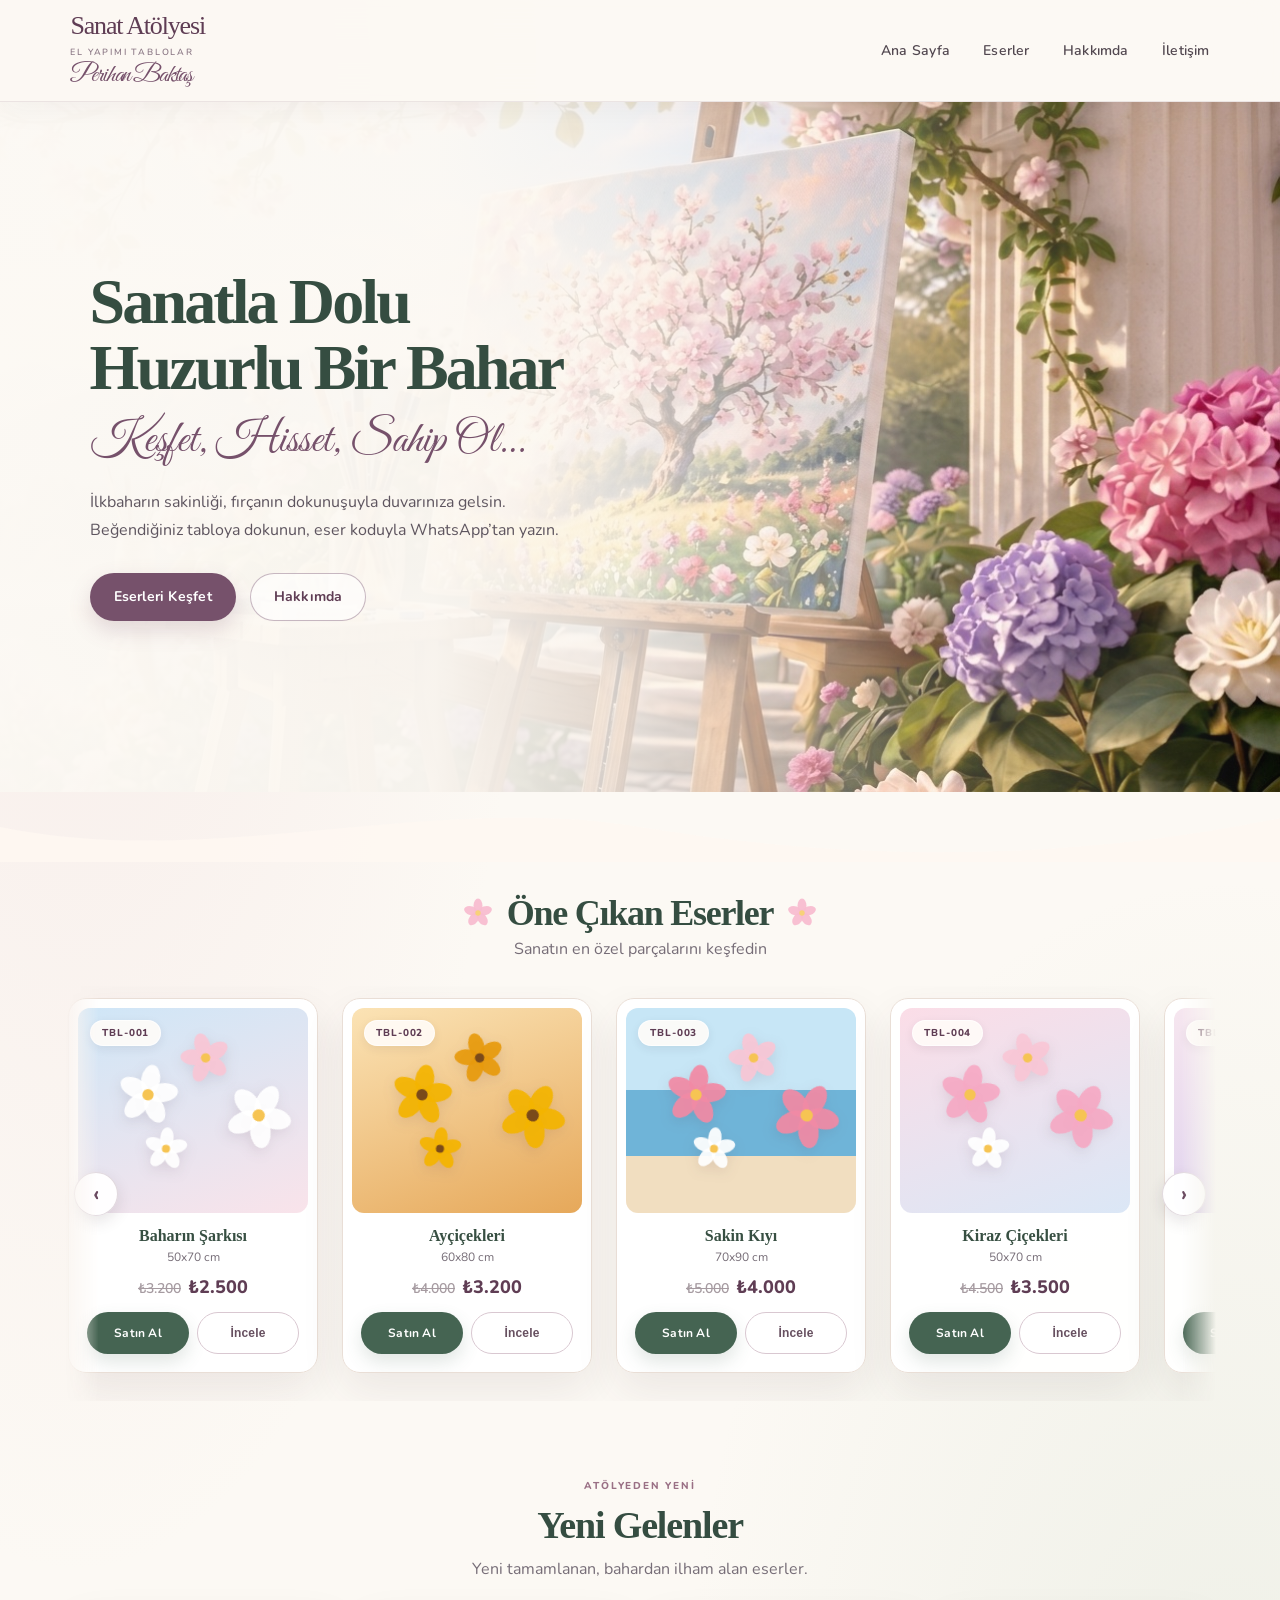
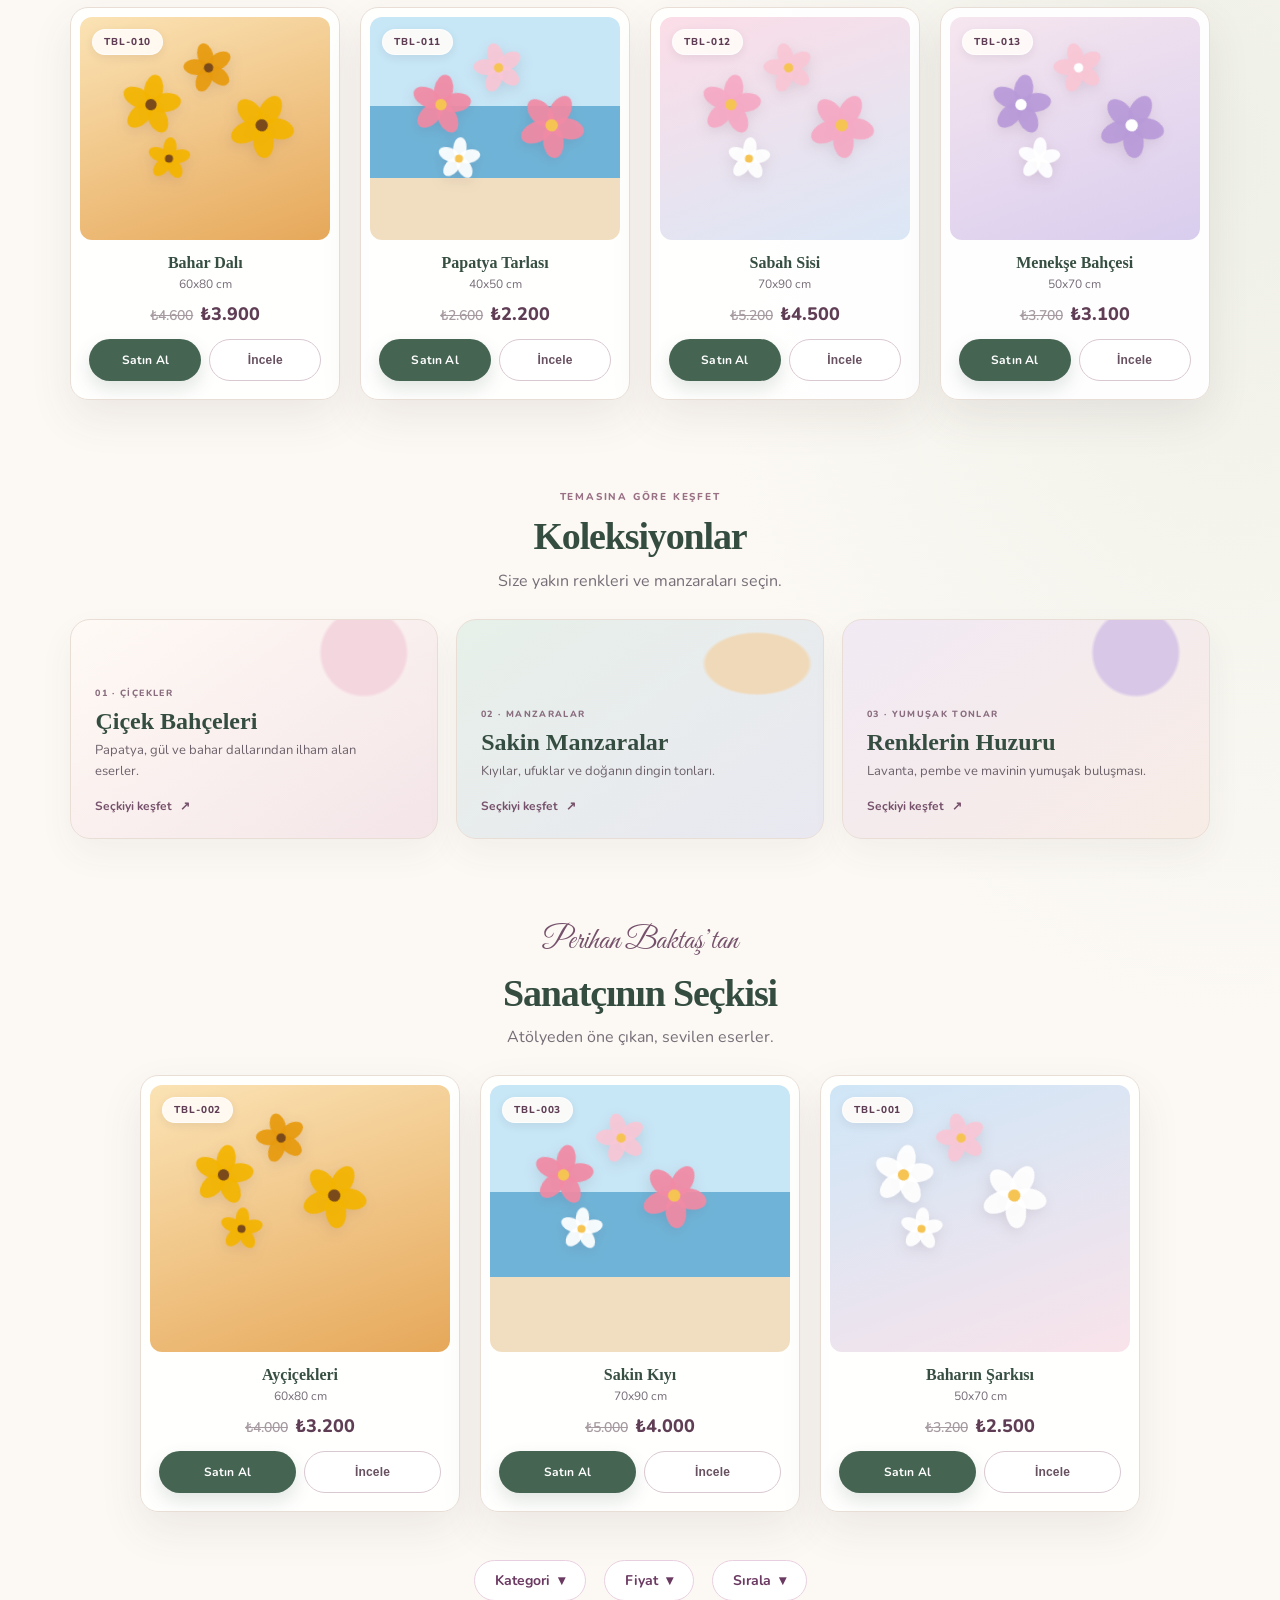
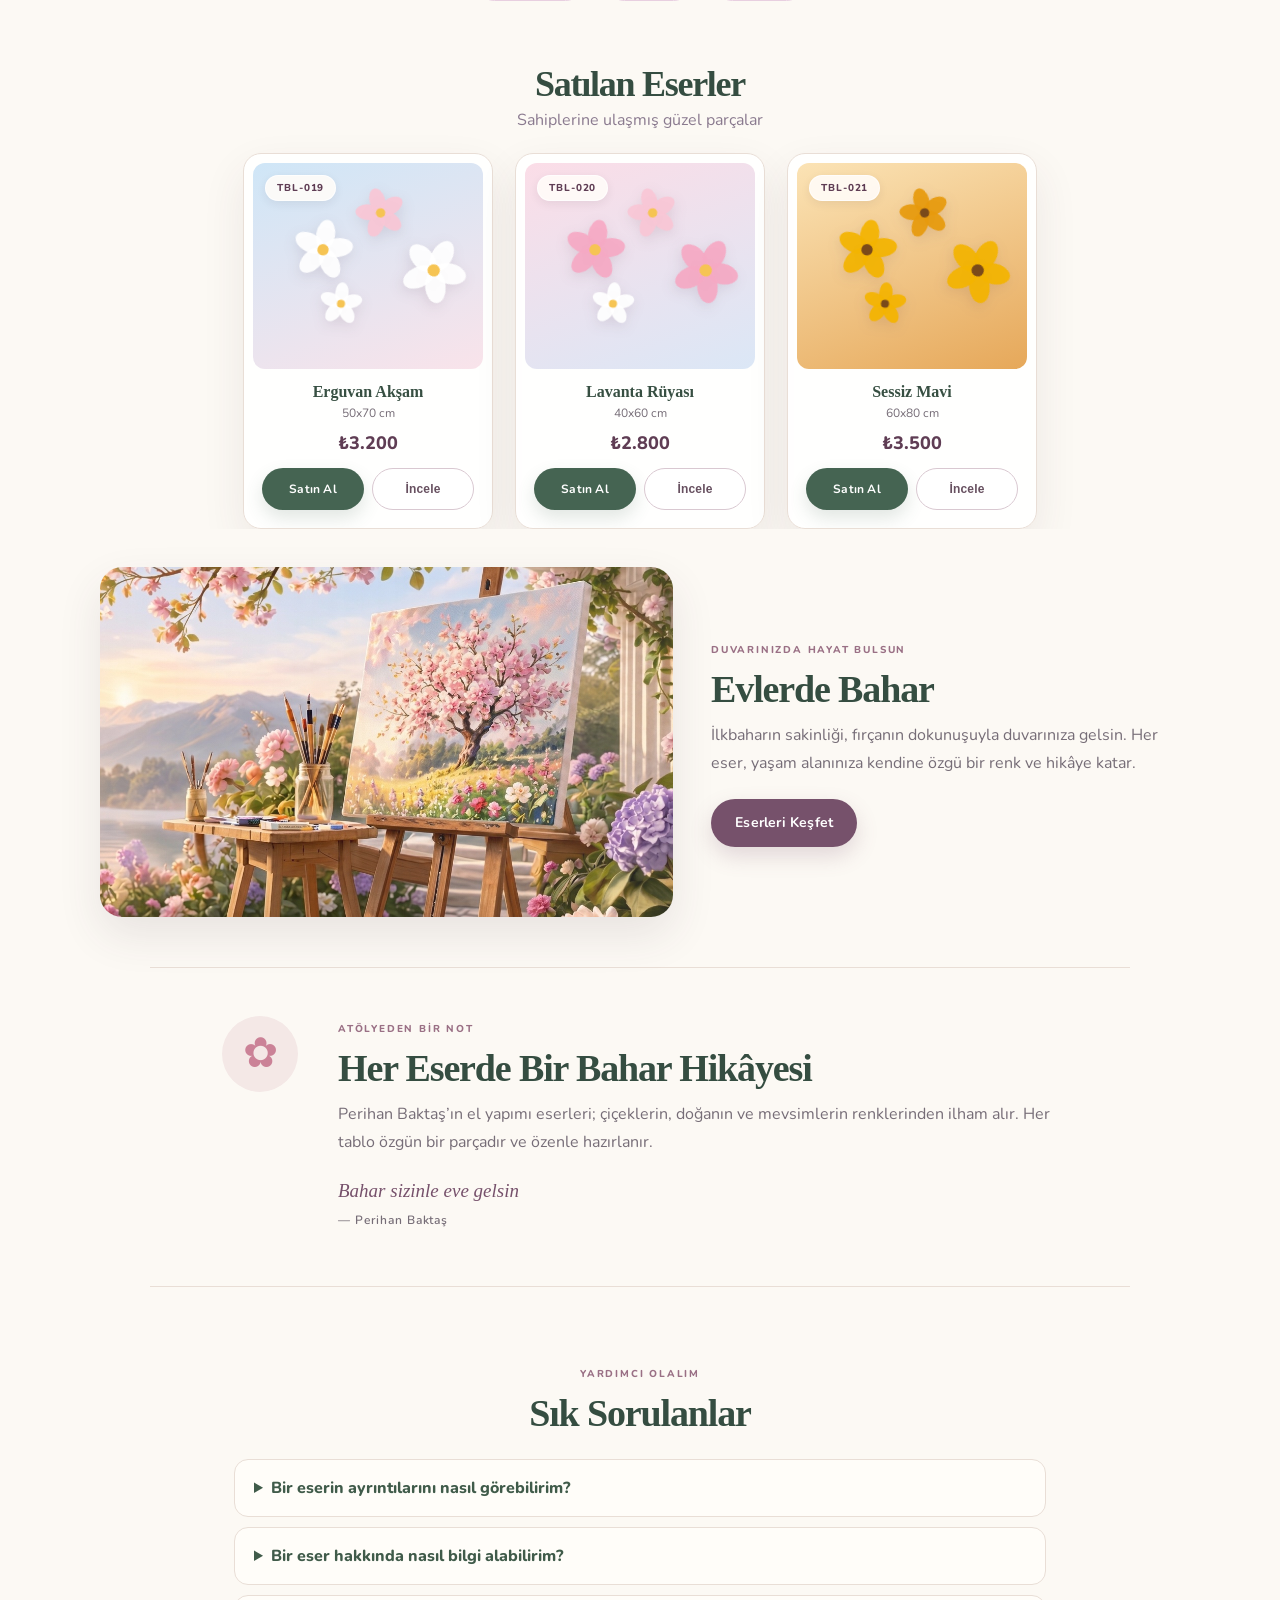
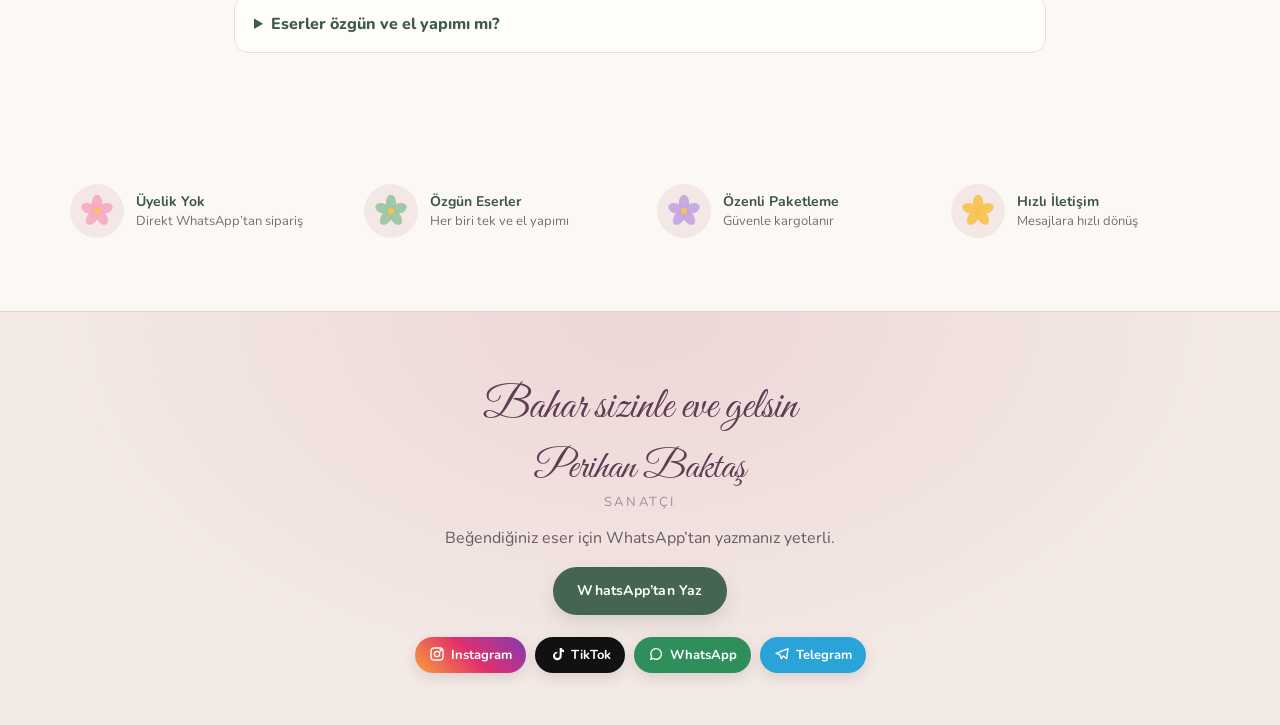
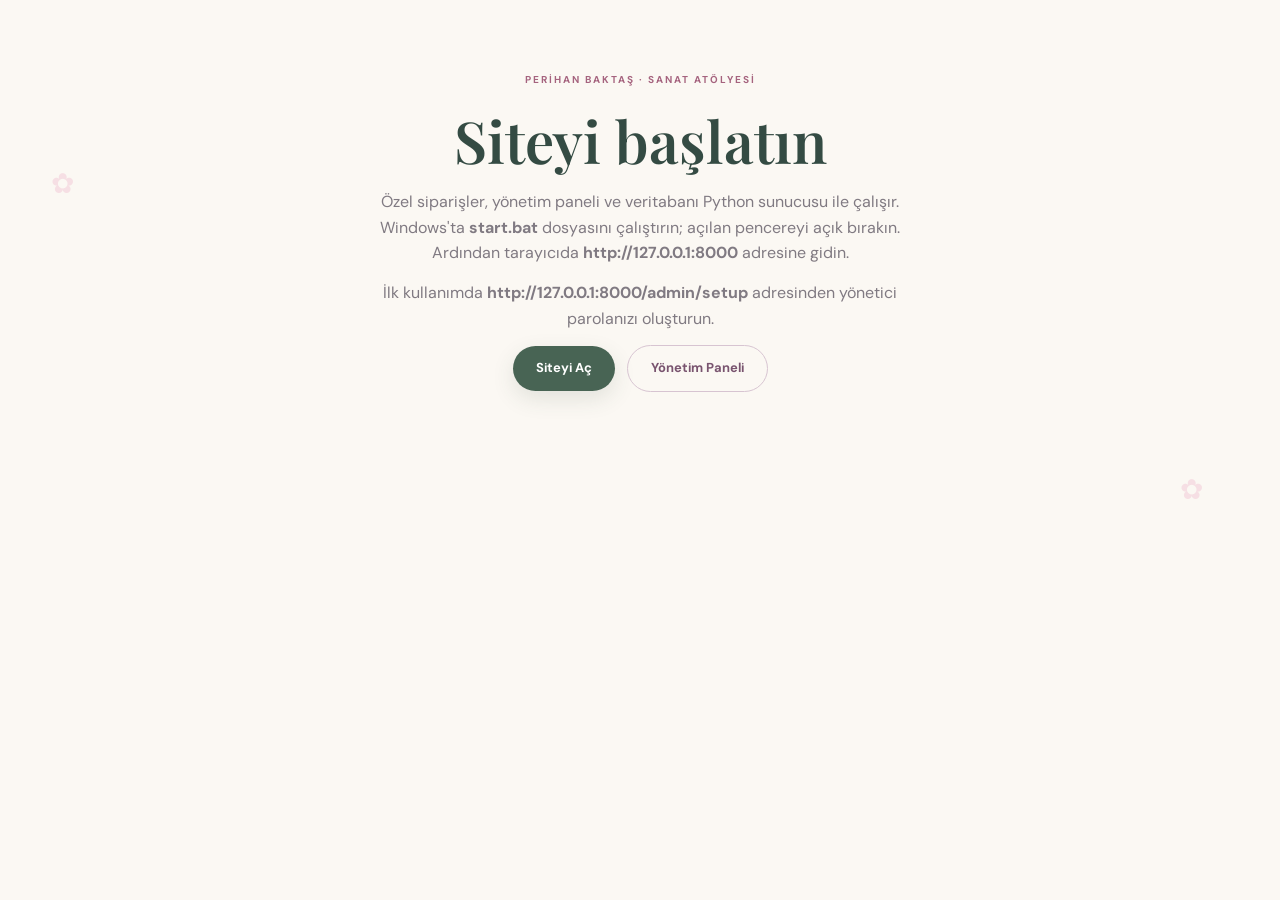
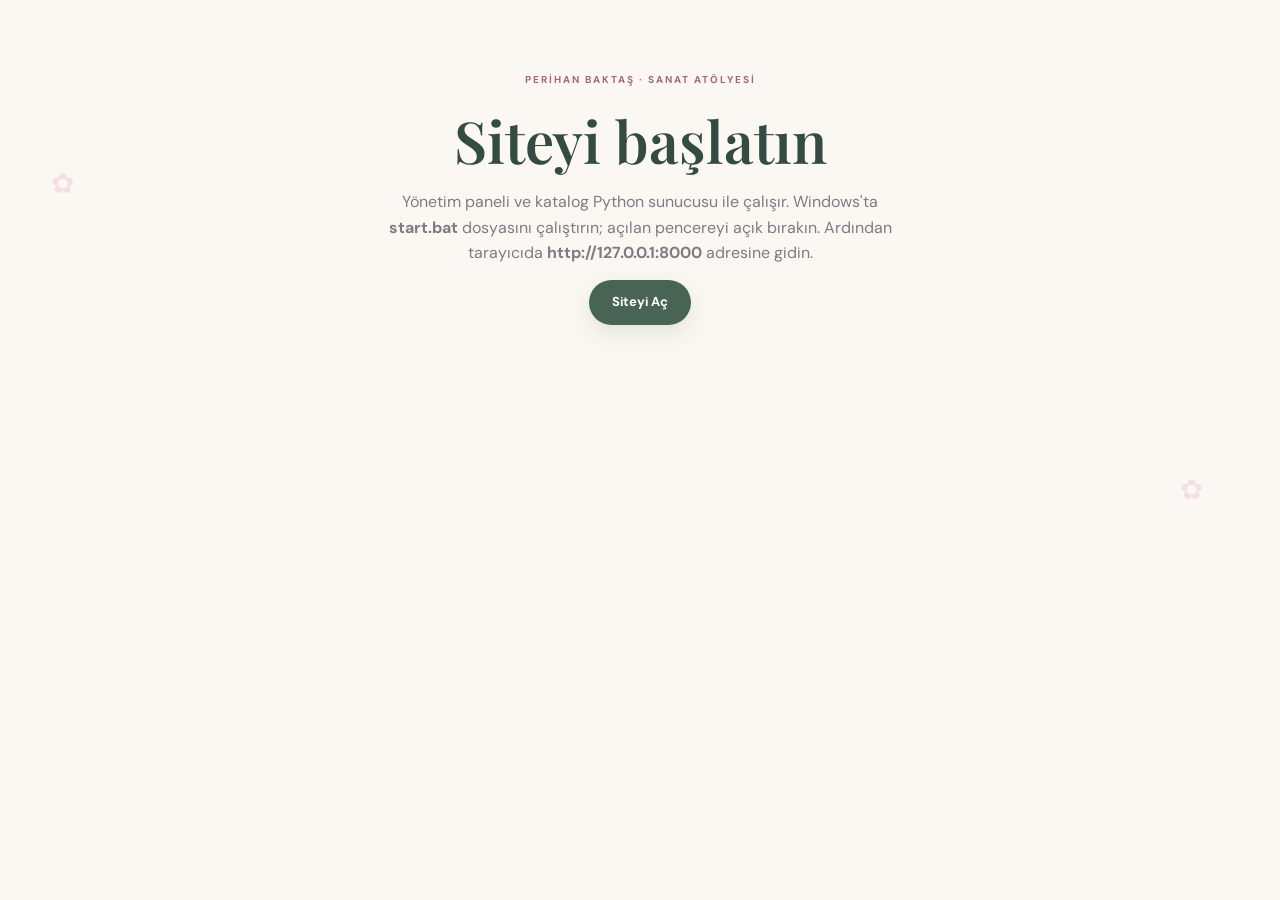
